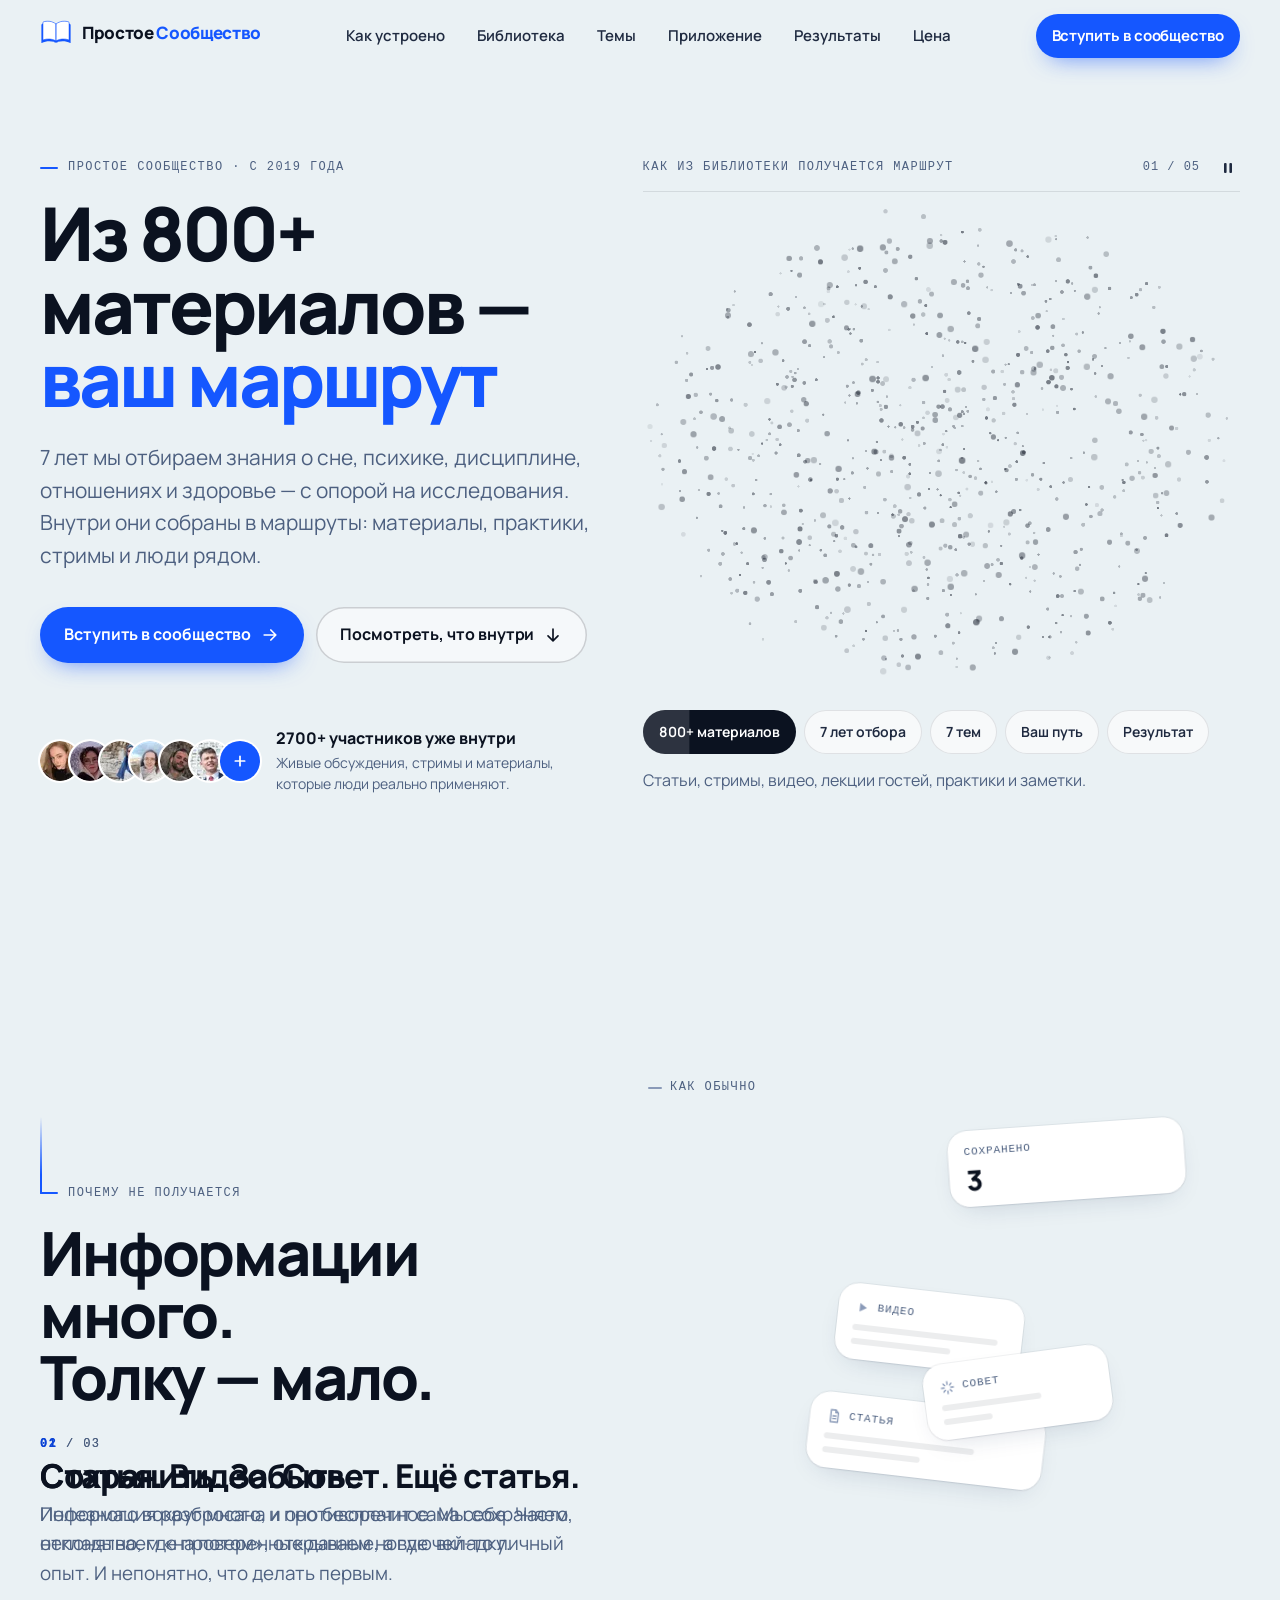
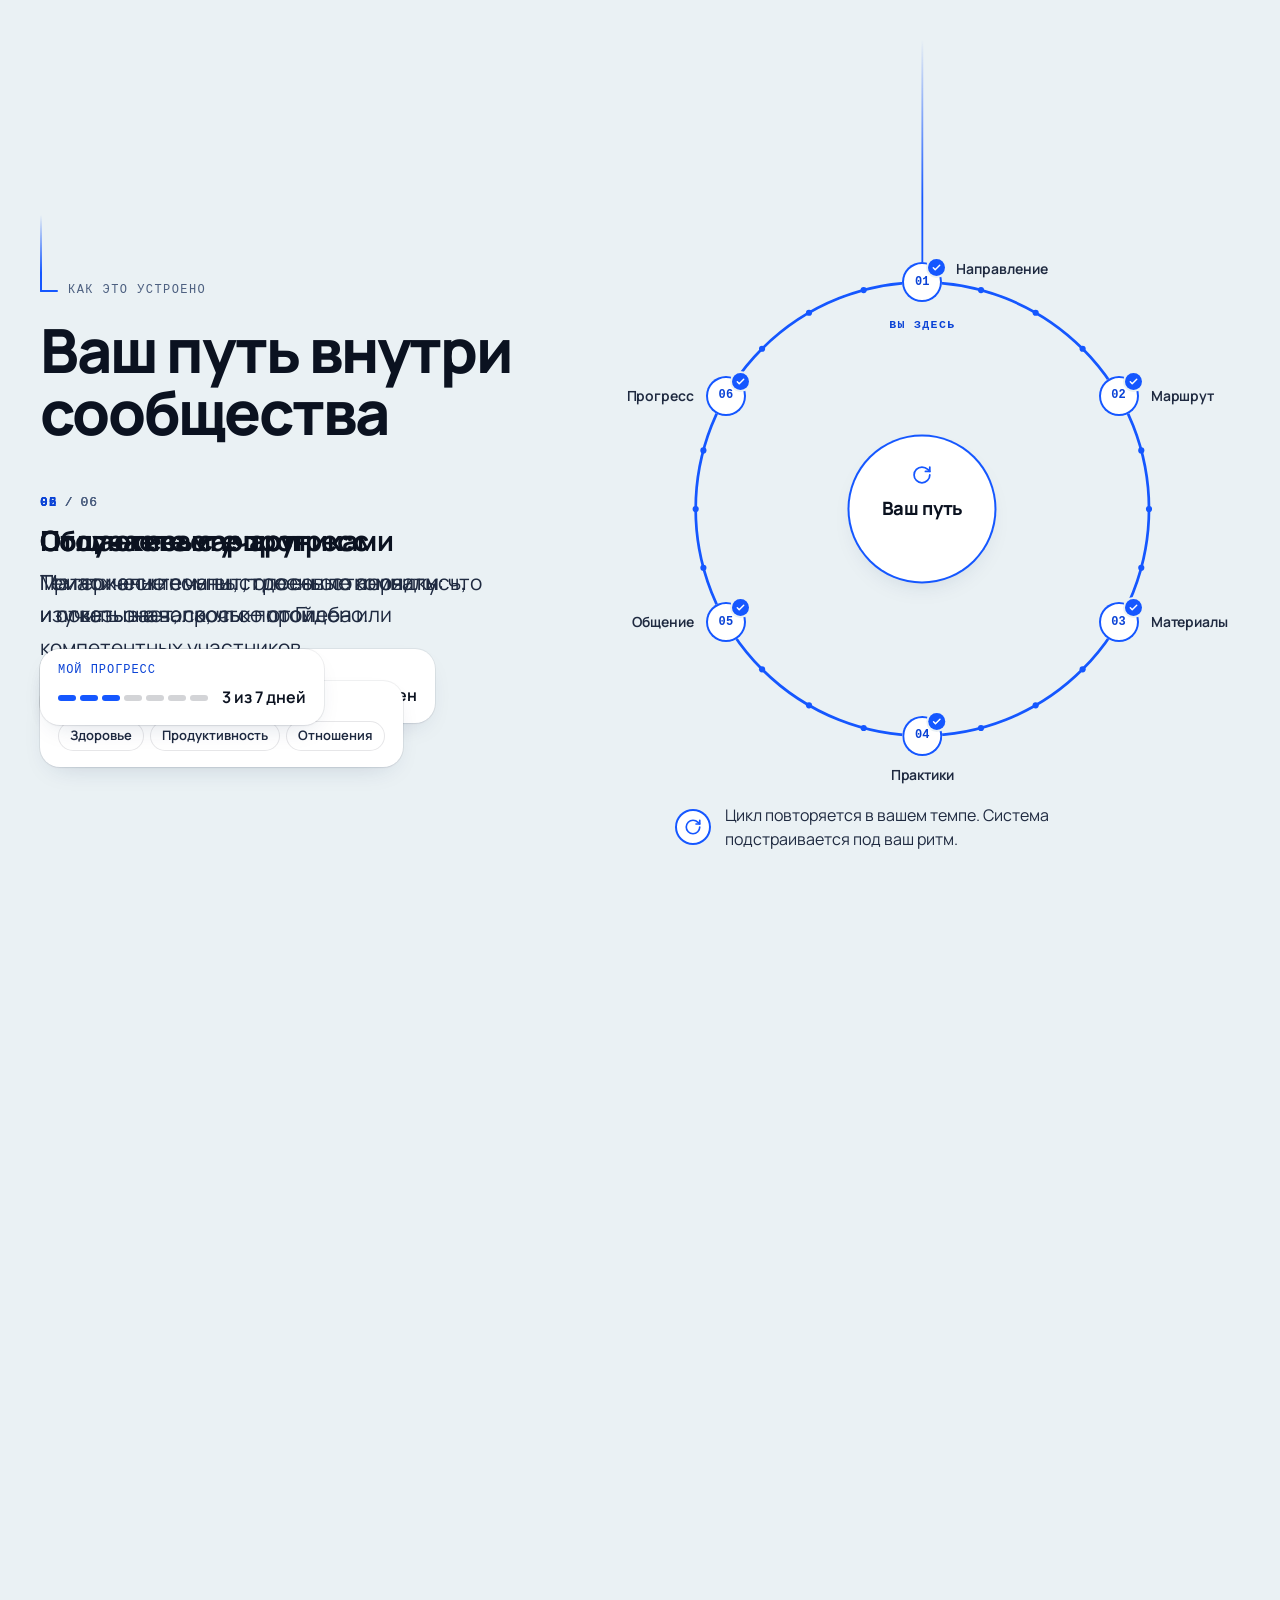
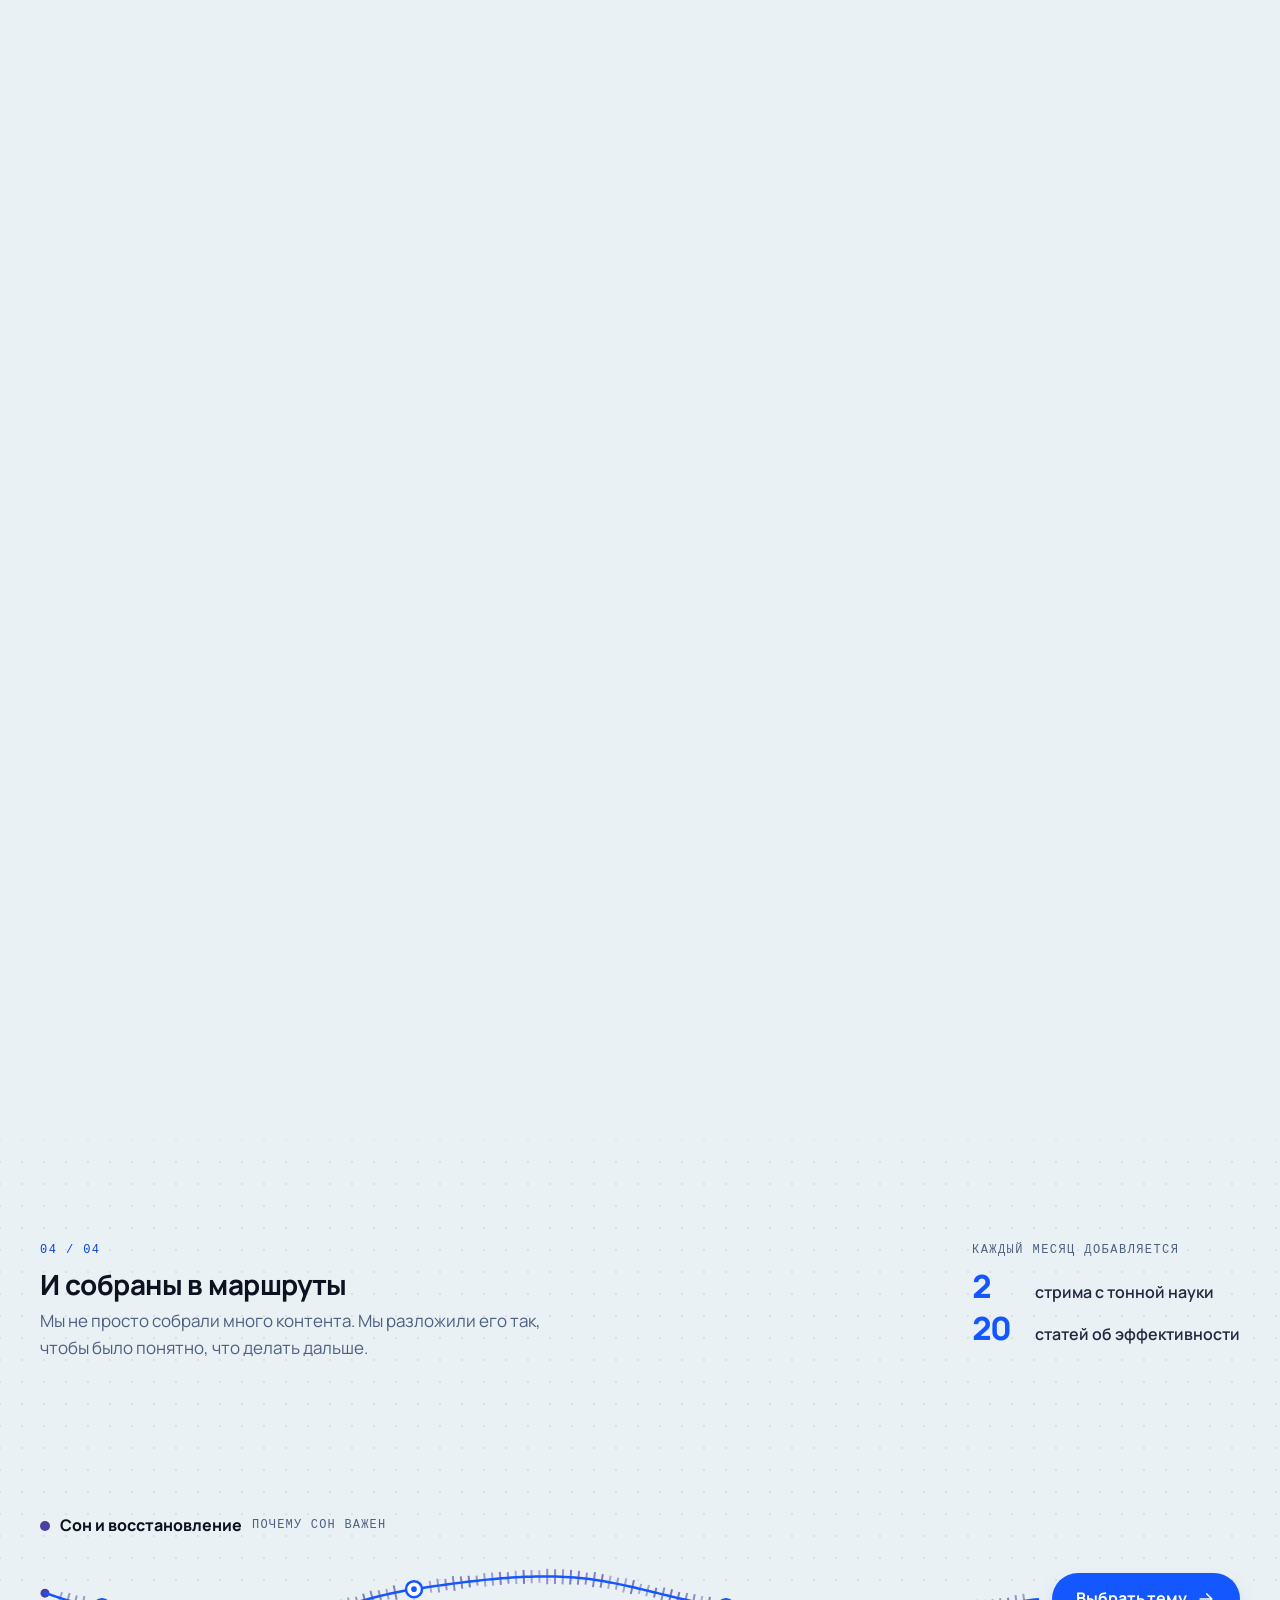
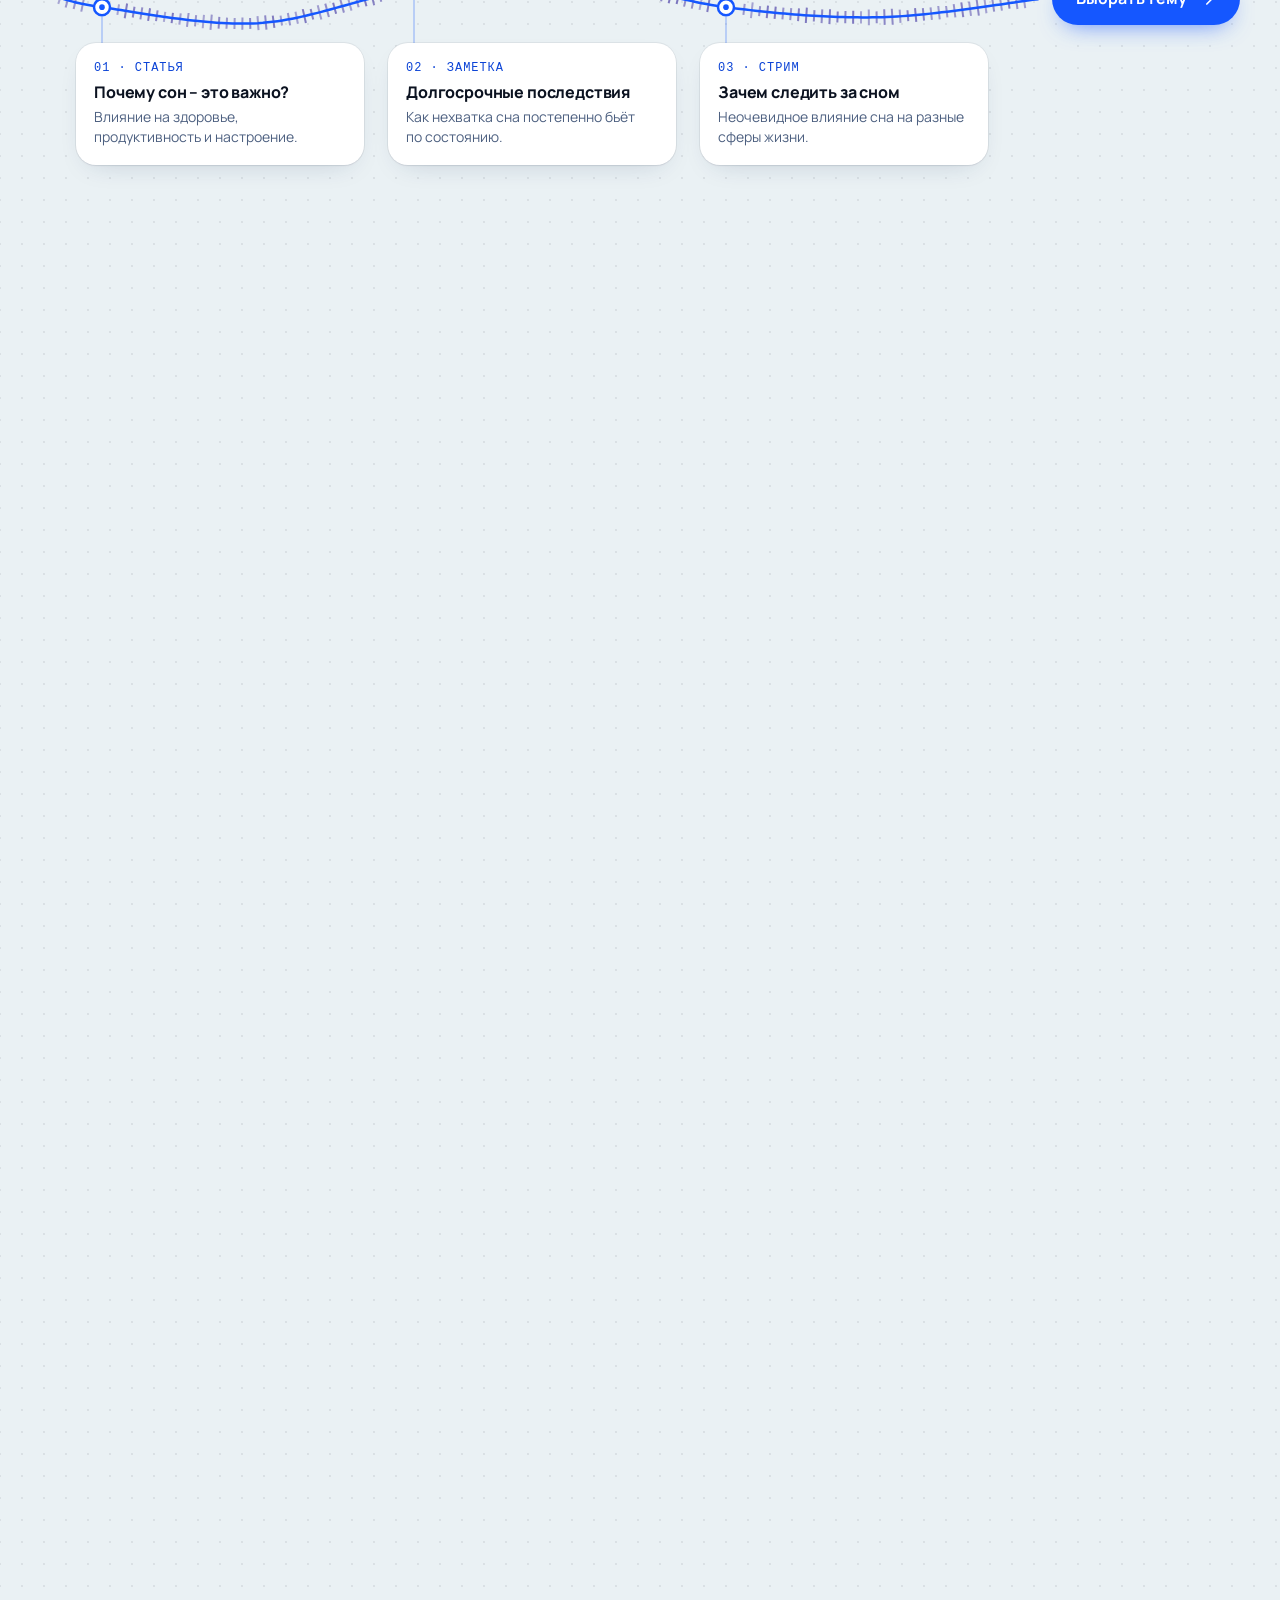
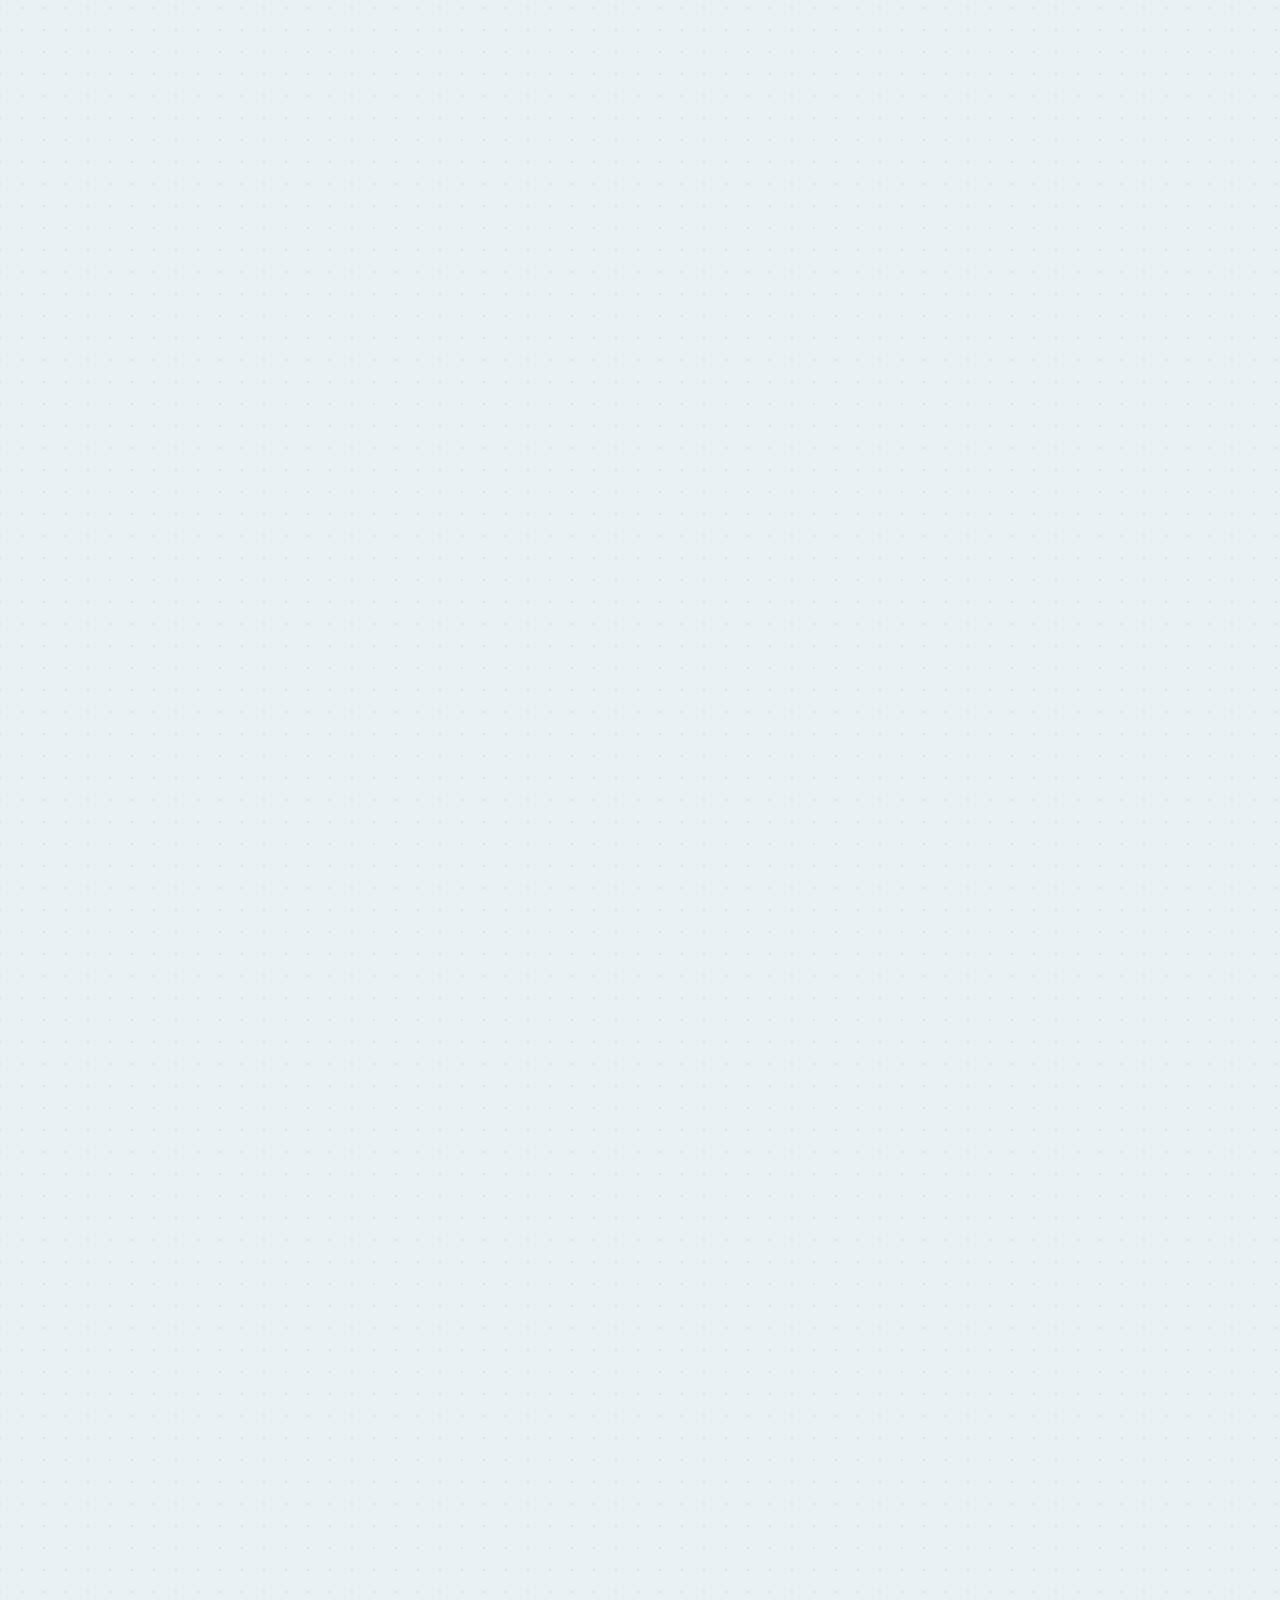
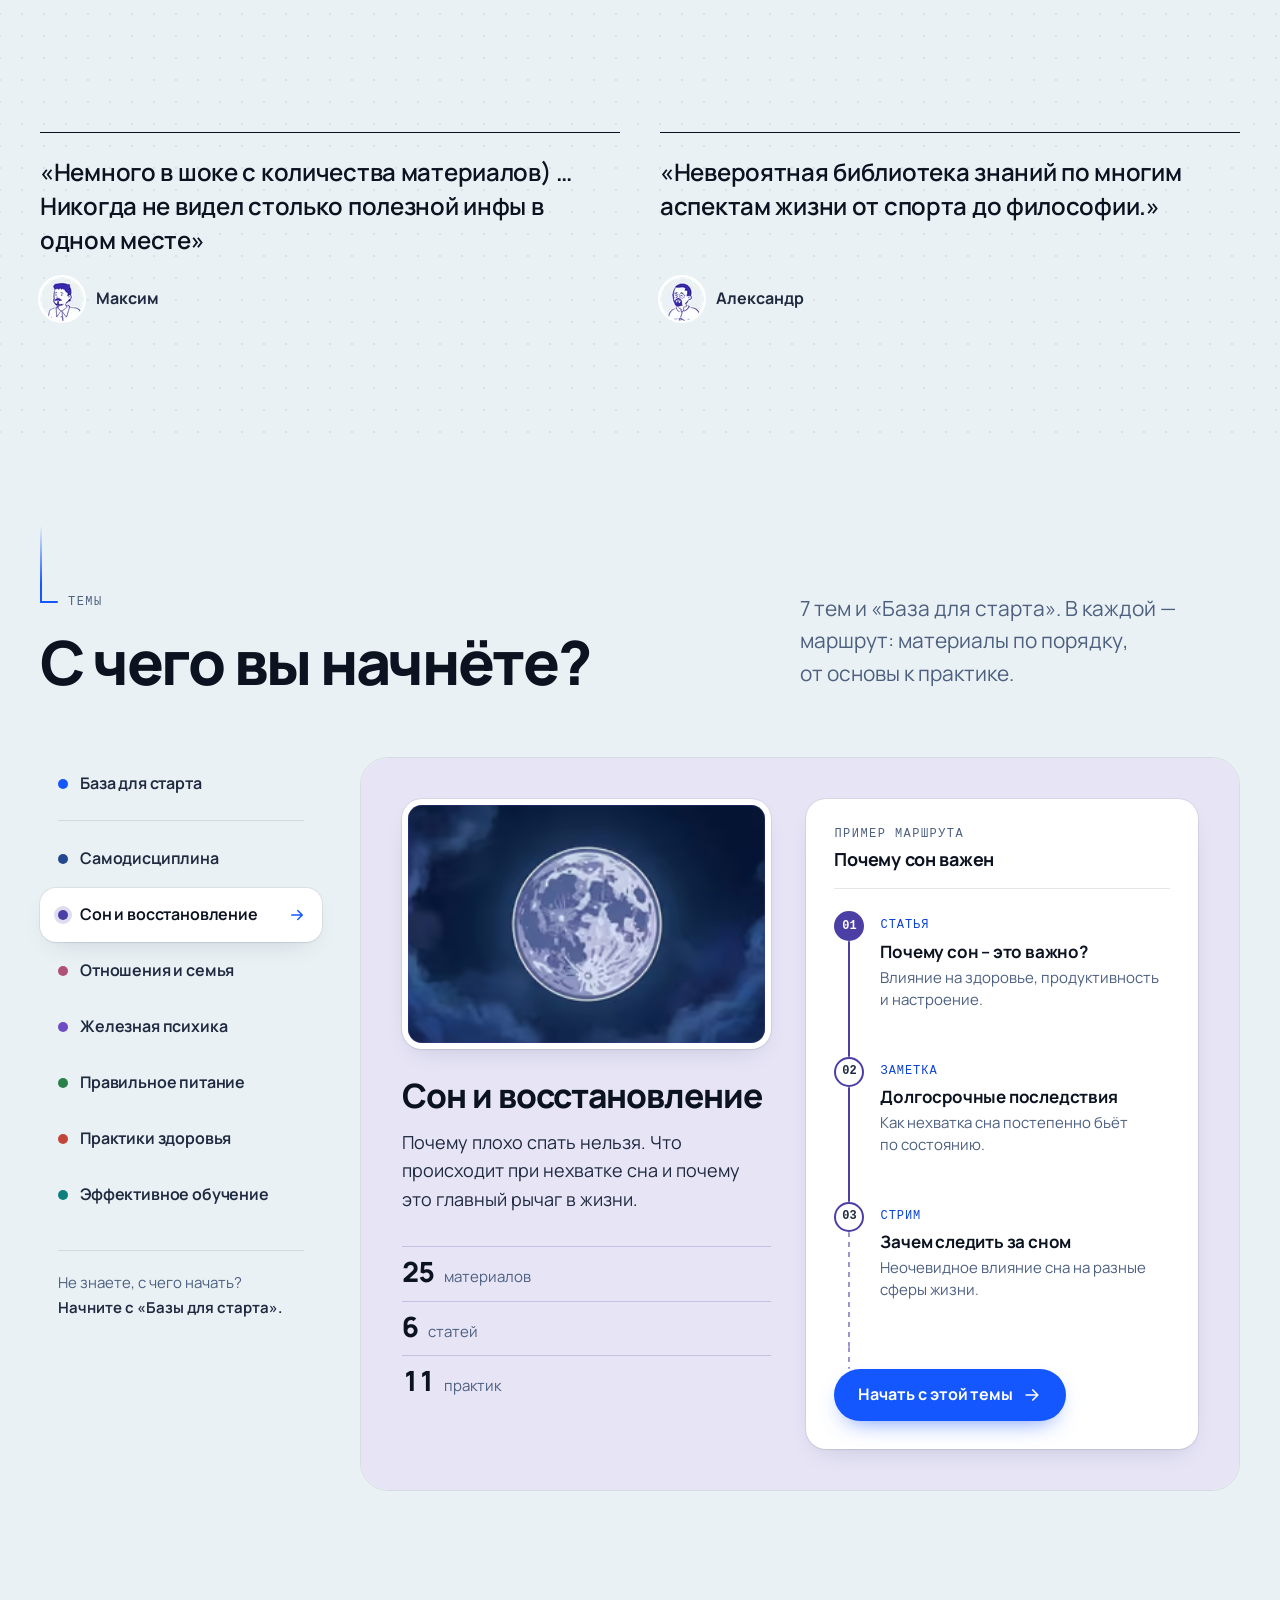
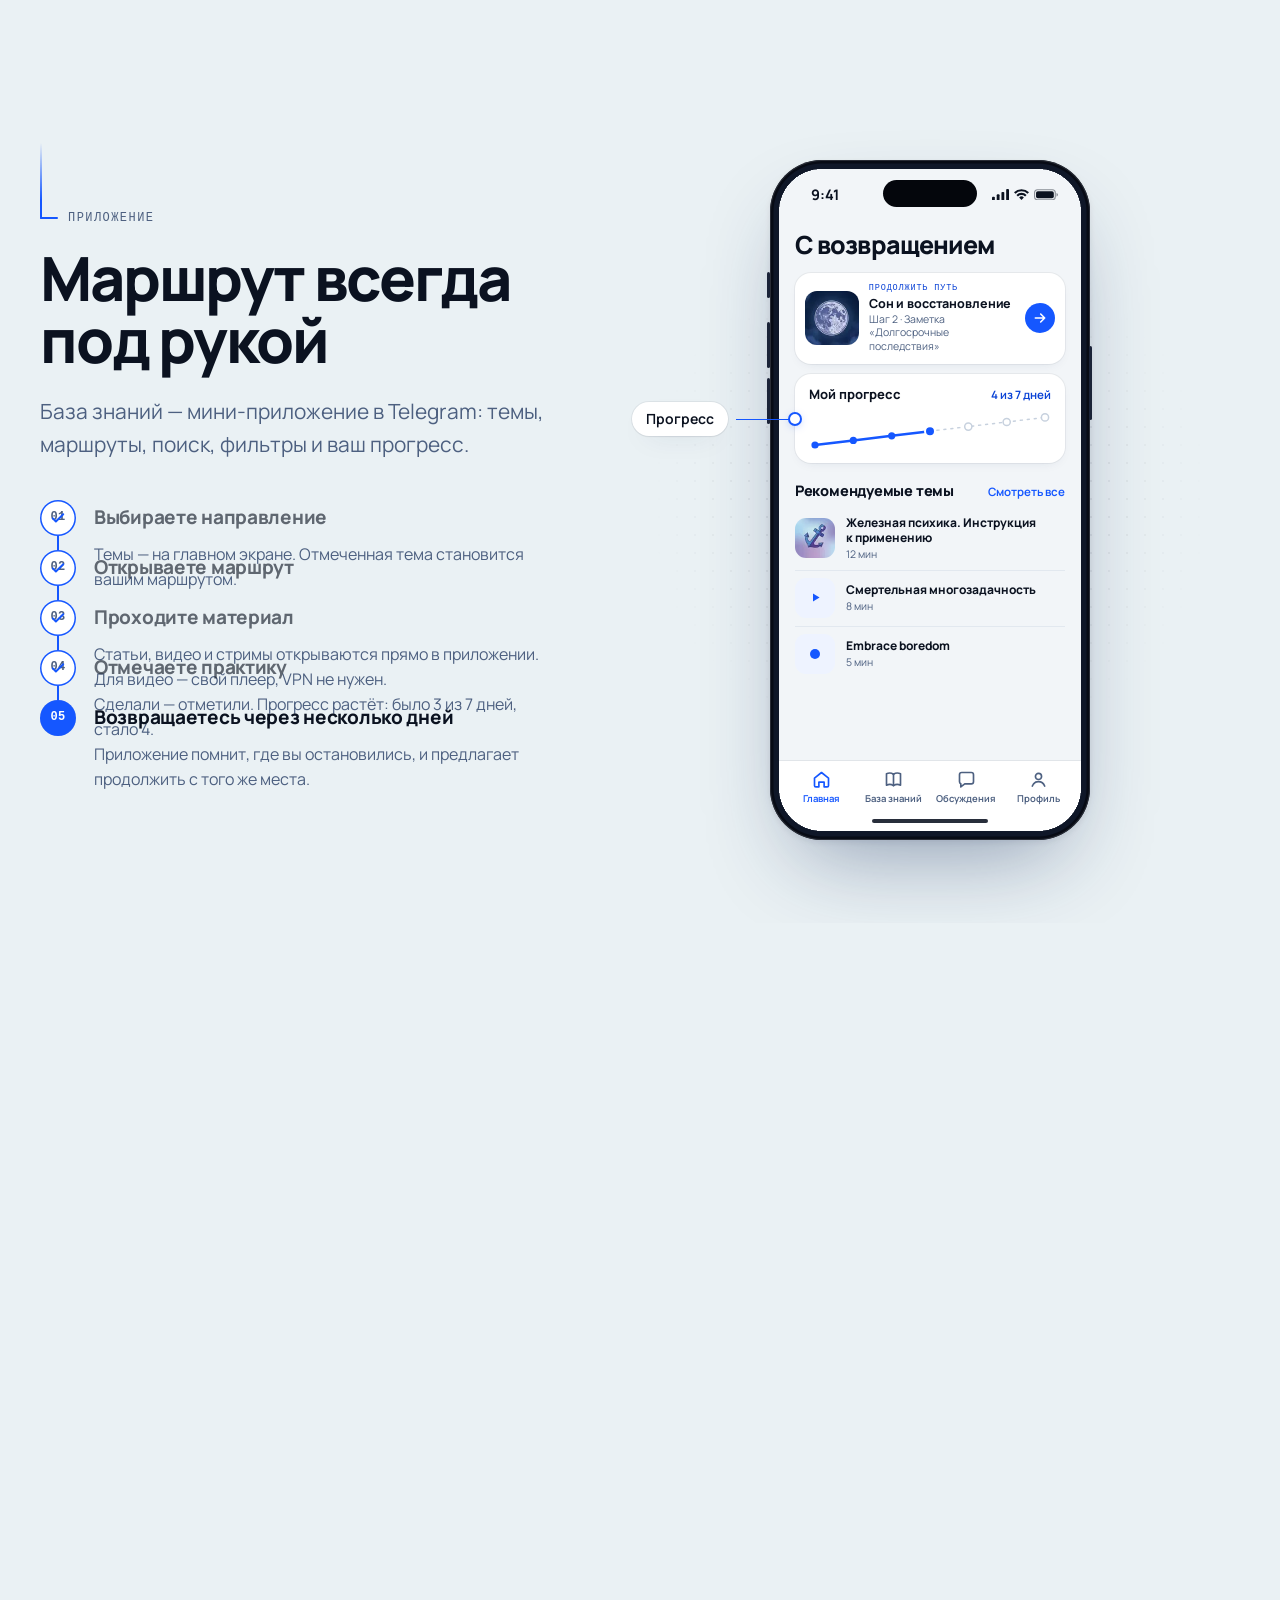
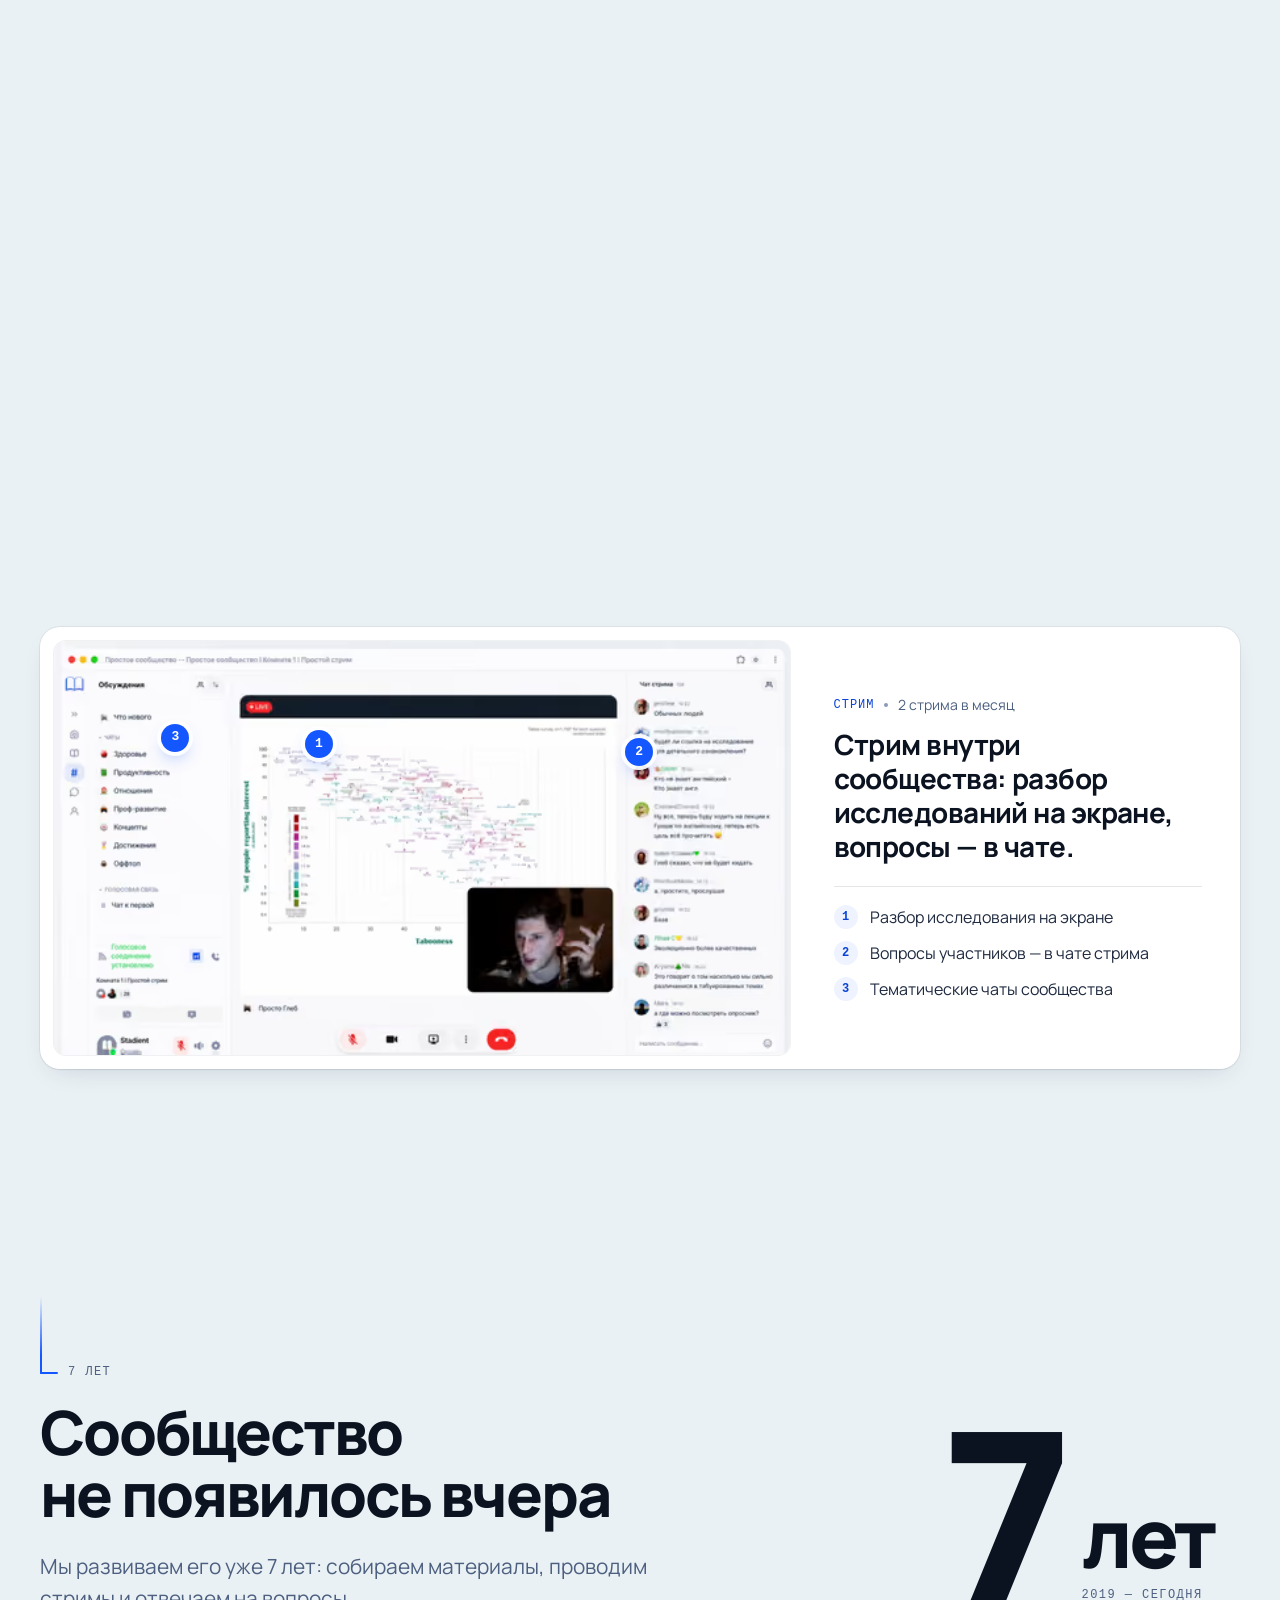
==== index.html @ 3069d6c1 "Темы: вместо списка — третья цифра «статей», карточка снова компактная Co-Authored-By: Claude Opus 5" ====
<!DOCTYPE html><html lang="ru"><head><meta charset="utf-8"><meta name="viewport" content="width=device-width, initial-scale=1, viewport-fit=cover"><title>Простое Сообщество — 800+ материалов о саморазвитии, собранных в маршруты · концепт</title><meta name="description" content="800+ материалов о сне, психике, самодисциплине, отношениях, питании и здоровье — отобраны за 7 лет и собраны в маршруты с практиками, стримами и сообществом из 2700+ участников."><link rel="canonical" href="https://go.prosto.social/"><meta name="robots" content="noindex, nofollow"><meta name="theme-color" content="#EAF1F4"><meta name="format-detection" content="telephone=no"><link rel="preload" href="/fonts/manrope-cyrillic-wght-normal.woff2" as="font" type="font/woff2" crossorigin><link rel="preload" href="/fonts/manrope-latin-wght-normal.woff2" as="font" type="font/woff2" crossorigin><link rel="icon" type="image/svg+xml" href="/favicon/favicon.svg"><link rel="icon" type="image/png" href="/favicon/favicon-96x96.png" sizes="96x96"><link rel="shortcut icon" href="/favicon/favicon.ico"><link rel="apple-touch-icon" sizes="180x180" href="/favicon/apple-touch-icon.png"><link rel="manifest" href="/site.webmanifest"><meta name="apple-mobile-web-app-title" content="Простое Сообщество"><meta name="application-name" content="Простое Сообщество"><meta property="og:type" content="website"><meta property="og:site_name" content="Простое Сообщество"><meta property="og:locale" content="ru_RU"><meta property="og:url" content="https://prosto-concept.github.io/"><meta property="og:title" content="Простое Сообщество — концепт нового сайта"><meta property="og:description" content="Интерактивная история о том, как устроено сообщество: 800+ материалов, маршруты, путь и результат."><meta property="og:image" content="https://prosto-concept.github.io/og.png"><meta property="og:image:width" content="1200"><meta property="og:image:height" content="630"><meta property="og:image:alt" content="Простое Сообщество: 800+ материалов, 7 лет, 2700+ участников"><meta name="twitter:card" content="summary_large_image"><meta name="twitter:title" content="Простое Сообщество — концепт нового сайта"><meta name="twitter:description" content="Интерактивная история о том, как устроено сообщество: 800+ материалов, маршруты, путь и результат."><meta name="twitter:image" content="https://prosto-concept.github.io/og.png"><script>
(function(d){var h=d.documentElement;h.classList.add('js');
try{if(!matchMedia('(prefers-reduced-motion: reduce)').matches)h.classList.add('motion')}catch(e){h.classList.add('motion')}})(document);

</script><script type="application/ld+json">{"@context":"https://schema.org","@graph":[{"@type":"Organization","@id":"https://go.prosto.social/#org","name":"Простое Сообщество","url":"https://go.prosto.social/","logo":"https://go.prosto.social/favicon/apple-touch-icon.png","email":"help@prosto.social","sameAs":["https://t.me/prostyemisli"]},{"@type":"WebSite","@id":"https://go.prosto.social/#website","url":"https://go.prosto.social/","name":"Простое Сообщество","inLanguage":"ru","publisher":{"@id":"https://go.prosto.social/#org"}},{"@type":"Product","@id":"https://go.prosto.social/#product","name":"Простое Сообщество — доступ к сообществу","description":"800+ материалов о сне, психике, самодисциплине, отношениях, питании и здоровье — отобраны за 7 лет и собраны в маршруты с практиками, стримами и сообществом из 2700+ участников.","image":"https://prosto-concept.github.io/og.png","brand":{"@id":"https://go.prosto.social/#org"},"offers":[{"@type":"Offer","name":"3 месяца","price":"2900","priceCurrency":"RUB","availability":"https://schema.org/InStock","url":"https://go.prosto.social/#pricing","seller":{"@id":"https://go.prosto.social/#org"}},{"@type":"Offer","name":"Навсегда","price":"24900","priceCurrency":"RUB","availability":"https://schema.org/InStock","url":"https://go.prosto.social/#pricing","seller":{"@id":"https://go.prosto.social/#org"}}]},{"@type":"FAQPage","@id":"https://go.prosto.social/#faq","mainEntity":[{"@type":"Question","name":"Что входит в подписку?","acceptedAnswer":{"@type":"Answer","text":"Вся база знаний (800+ материалов), маршруты по темам, лучшие практики, 2 стрима в месяц и их записи, тематические чаты и голосовые комнаты, приложение с вашим прогрессом. Тарифы отличаются только сроком доступа — внутри одно и то же."}},{"@type":"Question","name":"Как получить доступ?","acceptedAnswer":{"@type":"Answer","text":"После оплаты доступ открывается в течение 24 часов: ссылка придёт на почту, указанную при оформлении. Материалы находятся в базе знаний — мини-приложении в Telegram."}},{"@type":"Question","name":"На какой срок доступ?","acceptedAnswer":{"@type":"Answer","text":"На 3 месяца или навсегда — в зависимости от тарифа. Подписка на 3 месяца продлевается автоматически на тот же срок, «Навсегда» — разовый платёж без продлений."}},{"@type":"Question","name":"Что происходит после окончания подписки?","acceptedAnswer":{"@type":"Answer","text":"Если подписка не отключена, она продлится ещё на 3 месяца — о списании напомним за 3 дня и за 1 день. Если вы отключили подписку, доступ закроется в последний день оплаченного периода."}},{"@type":"Question","name":"Можно ли оплатить из другой страны?","acceptedAnswer":{"@type":"Answer","text":"Да. Принимаем иностранные карты Visa, Mastercard и другие: 40 $ за 3 месяца или 340 $ навсегда. Для карт Казахстана и Беларуси есть дополнительный способ оплаты. Криптовалютой — напишите нам в Telegram или на help@prosto.social."}},{"@type":"Question","name":"Есть ли возврат?","acceptedAnswer":{"@type":"Answer","text":"По условиям оферты оплаченный период не возвращается. Но подписку можно отключить в любой момент: доступ сохранится до конца оплаченного срока, а следующего списания не будет."}},{"@type":"Question","name":"Где находятся материалы?","acceptedAnswer":{"@type":"Answer","text":"В базе знаний — мини-приложении в Telegram. Материалы размечены по виду (курс, стрим, видео, гость, статья, лучшая практика, заметка) и теме, есть поиск и фильтры. Для видео используется свой плеер — VPN не нужен. При желании видео можно смотреть на YouTube."}},{"@type":"Question","name":"Нужны ли специальные знания?","acceptedAnswer":{"@type":"Answer","text":"Нет. Формальных требований нет — сообщество открыто для всех, кто стремится к развитию. Начать можно с «Базы для старта». По времени — как удобно: можно читать по одной статье в день, это 15 минут, а можно погрузиться глубже."}},{"@type":"Question","name":"Чем это отличается от бесплатных источников?","acceptedAnswer":{"@type":"Answer","text":"Бесплатной информации полно, но она разбросана, противоречит сама себе, и часто непонятно — это проверенные данные или просто чей-то личный опыт. Здесь мы отобрали материалы с опорой на исследования, убрали воду и собрали всё в понятную программу."}}]}]}</script><style>/*! tailwindcss v4.3.3 | MIT License | https://tailwindcss.com */
@layer properties{@supports (((-webkit-hyphens:none)) and (not (margin-trim:inline))) or ((-moz-orient:inline) and (not (color:rgb(from red r g b)))){*,:before,:after,::backdrop{--tw-rotate-x:initial;--tw-rotate-y:initial;--tw-rotate-z:initial;--tw-skew-x:initial;--tw-skew-y:initial;--tw-border-style:solid;--tw-leading:initial;--tw-font-weight:initial;--tw-tracking:initial;--tw-shadow:0 0 #0000;--tw-shadow-color:initial;--tw-shadow-alpha:100%;--tw-inset-shadow:0 0 #0000;--tw-inset-shadow-color:initial;--tw-inset-shadow-alpha:100%;--tw-ring-color:initial;--tw-ring-shadow:0 0 #0000;--tw-inset-ring-color:initial;--tw-inset-ring-shadow:0 0 #0000;--tw-ring-inset:initial;--tw-ring-offset-width:0px;--tw-ring-offset-color:#fff;--tw-ring-offset-shadow:0 0 #0000;--tw-outline-style:solid;--tw-blur:initial;--tw-brightness:initial;--tw-contrast:initial;--tw-grayscale:initial;--tw-hue-rotate:initial;--tw-invert:initial;--tw-opacity:initial;--tw-saturate:initial;--tw-sepia:initial;--tw-drop-shadow:initial;--tw-drop-shadow-color:initial;--tw-drop-shadow-alpha:100%;--tw-drop-shadow-size:initial;--tw-backdrop-blur:initial;--tw-backdrop-brightness:initial;--tw-backdrop-contrast:initial;--tw-backdrop-grayscale:initial;--tw-backdrop-hue-rotate:initial;--tw-backdrop-invert:initial;--tw-backdrop-opacity:initial;--tw-backdrop-saturate:initial;--tw-backdrop-sepia:initial;--tw-ease:initial}}}@layer theme{:root,:host{--font-sans:"Manrope", "Manrope Fallback", ui-sans-serif, system-ui, -apple-system, "Segoe UI", sans-serif;--font-mono:ui-monospace, "SF Mono", "JetBrains Mono", Menlo, Consolas, "Liberation Mono", monospace;--spacing:.25rem;--font-weight-semibold:600;--font-weight-bold:700;--font-weight-extrabold:800;--radius-lg:.5rem;--ease-in:cubic-bezier(.4, 0, 1, 1);--ease-out:cubic-bezier(0, 0, .2, 1);--ease-in-out:cubic-bezier(.4, 0, .2, 1);--default-transition-duration:.15s;--default-transition-timing-function:cubic-bezier(.4, 0, .2, 1);--default-font-family:var(--font-sans);--default-mono-font-family:var(--font-mono);--color-bg:#eaf1f4;--color-bg-deep:#dde7ed;--color-surface:#f5f8fa;--color-paper:#fff;--color-ink:#0b1220;--color-ink-2:#1f2a40;--color-muted:#4d6080;--color-faint:#8a9ab8;--color-line:#0b12201a;--color-line-strong:#0b12202e;--color-accent:#1557ff;--color-accent-ink:#0b43d6;--color-accent-soft:#dce6ff;--color-accent-wash:#eef3ff;--color-night:#0a1433;--color-night-2:#121e45;--color-on-night:#e8eeff;--color-on-night-muted:#a9b6d9;--color-accent-bright:#7f9dff;--color-positive:#1d7f55;--text-mega:clamp(5.5rem, 1.6rem + 17vw, 17rem);--text-mega--line-height:.82;--text-mega--letter-spacing:-.055em;--text-mega--font-weight:800;--text-display:clamp(2.6rem, 1.2rem + 5.6vw, 6.4rem);--text-display--line-height:.98;--text-display--letter-spacing:-.04em;--text-display--font-weight:800;--text-h2:clamp(2.05rem, 1.25rem + 3.2vw, 4.1rem);--text-h2--line-height:1.02;--text-h2--letter-spacing:-.035em;--text-h2--font-weight:780;--text-h3:clamp(1.25rem, 1.02rem + .9vw, 1.75rem);--text-h3--line-height:1.16;--text-h3--letter-spacing:-.02em;--text-h3--font-weight:720;--text-lead:clamp(1.0625rem, .97rem + .42vw, 1.3125rem);--text-lead--line-height:1.55;--text-body:1rem;--text-body--line-height:1.6;--text-small:.875rem;--text-small--line-height:1.5;--text-label:.75rem;--text-label--line-height:1.25;--text-label--letter-spacing:.08em;--radius-card:20px;--radius-panel:28px;--radius-chip:999px;--shadow-hair:0 0 0 1px #0b12200f;--shadow-soft:0 1px 2px #0b12200d, 0 10px 28px -14px #142d5b38;--shadow-lift:0 2px 6px #0b12200d, 0 28px 56px -24px #142d5b57;--shadow-phone:0 2px 6px #0b122014, 0 40px 90px -30px #142d5b73;--ease-out-soft:cubic-bezier(.22, .7, .18, 1);--ease-in-out-soft:cubic-bezier(.65, 0, .35, 1);--ease-spring-soft:cubic-bezier(.34, 1.26, .64, 1);--breakpoint-xs:23.4375rem}}@layer base{*,:after,:before,::backdrop{box-sizing:border-box;border:0 solid;margin:0;padding:0}::file-selector-button{box-sizing:border-box;border:0 solid;margin:0;padding:0}html,:host{-webkit-text-size-adjust:100%;tab-size:4;line-height:1.5;font-family:var(--default-font-family,-apple-system, BlinkMacSystemFont, "Segoe UI", Roboto, "Helvetica Neue", "Noto Sans", Arial, sans-serif, "Apple Color Emoji", "Segoe UI Emoji", "Segoe UI Symbol", "Noto Color Emoji");font-feature-settings:var(--default-font-feature-settings,normal);font-variation-settings:var(--default-font-variation-settings,normal);-webkit-tap-highlight-color:transparent}hr{height:0;color:inherit;border-top-width:1px}abbr:where([title]){text-decoration:underline dotted}h1,h2,h3,h4,h5,h6{font-size:inherit;font-weight:inherit}a{color:inherit;-webkit-text-decoration:inherit;-webkit-text-decoration:inherit;-webkit-text-decoration:inherit;text-decoration:inherit}b,strong{font-weight:bolder}code,kbd,samp,pre{font-family:var(--default-mono-font-family,ui-monospace, SFMono-Regular, Menlo, Monaco, Consolas, "Liberation Mono", "Courier New", monospace);font-feature-settings:var(--default-mono-font-feature-settings,normal);font-variation-settings:var(--default-mono-font-variation-settings,normal);font-size:1em}small{font-size:80%}sub,sup{vertical-align:baseline;font-size:75%;line-height:0;position:relative}sub{bottom:-.25em}sup{top:-.5em}table{text-indent:0;border-color:inherit;border-collapse:collapse}:-moz-focusring:where(:not(iframe)){outline:auto}progress{vertical-align:baseline}summary{display:list-item}ol,ul,menu{list-style:none}img,svg,video,canvas,audio,iframe,embed,object{vertical-align:middle;display:block}img,video{max-width:100%;height:auto}button,input,select,optgroup,textarea{font:inherit;font-feature-settings:inherit;font-variation-settings:inherit;letter-spacing:inherit;color:inherit;opacity:1;background-color:#0000;border-radius:0}::file-selector-button{font:inherit;font-feature-settings:inherit;font-variation-settings:inherit;letter-spacing:inherit;color:inherit;opacity:1;background-color:#0000;border-radius:0}:where(select:is([multiple],[size])) optgroup{font-weight:bolder}:where(select:is([multiple],[size])) optgroup option{padding-inline-start:20px}::file-selector-button{margin-inline-end:4px}::placeholder{opacity:1}@supports (not ((-webkit-appearance:-apple-pay-button))) or (contain-intrinsic-size:1px){::placeholder{color:currentColor}@supports (color:color-mix(in lab, red, red)){::placeholder{color:color-mix(in oklab, currentcolor 50%, transparent)}}}textarea{resize:vertical}::-webkit-search-decoration{-webkit-appearance:none}::-webkit-date-and-time-value{min-height:1lh;text-align:inherit}::-webkit-datetime-edit{display:inline-flex}::-webkit-datetime-edit-fields-wrapper{padding:0}::-webkit-datetime-edit{padding-block:0}::-webkit-datetime-edit-year-field{padding-block:0}::-webkit-datetime-edit-month-field{padding-block:0}::-webkit-datetime-edit-day-field{padding-block:0}::-webkit-datetime-edit-hour-field{padding-block:0}::-webkit-datetime-edit-minute-field{padding-block:0}::-webkit-datetime-edit-second-field{padding-block:0}::-webkit-datetime-edit-millisecond-field{padding-block:0}::-webkit-datetime-edit-meridiem-field{padding-block:0}::-webkit-calendar-picker-indicator{line-height:1}:-moz-ui-invalid{box-shadow:none}button,input:where([type=button],[type=reset],[type=submit]){appearance:button}::file-selector-button{appearance:button}::-webkit-inner-spin-button{height:auto}::-webkit-outer-spin-button{height:auto}[hidden]:where(:not([hidden=until-found])){display:none!important}html{background:var(--color-bg);color:var(--color-ink);font-family:var(--font-sans);-webkit-font-smoothing:antialiased;-moz-osx-font-smoothing:grayscale;text-rendering:optimizelegibility;scroll-padding-top:calc(var(--header-h) + 12px);-webkit-text-size-adjust:100%}body{min-height:100vh;font-size:var(--text-body);line-height:var(--text-body--line-height);font-feature-settings:"ss01" off;overflow-x:clip}::selection{background:var(--color-accent);color:#fff}:focus-visible{outline:2.5px solid var(--color-accent);outline-offset:3px;border-radius:6px}.on-night :focus-visible{outline-color:var(--color-accent-bright)}h1,h2,h3,h4{text-wrap:balance}p{text-wrap:pretty}img,svg,canvas{display:block}button{cursor:pointer}[hidden]{display:none!important}}@layer components{.container-x{width:100%;max-width:1320px;padding-inline:var(--gutter);margin-inline:auto}.section-pad{padding-block:clamp(88px,12vh + 24px,168px)}.eyebrow{font-family:var(--font-mono);font-size:var(--text-label);line-height:var(--text-label--line-height);letter-spacing:.12em;text-transform:uppercase;color:var(--color-muted);align-items:center;gap:10px;display:inline-flex}.eyebrow:before{content:"";background:var(--color-accent);border-radius:2px;width:18px;height:2px}.on-night .eyebrow{color:var(--color-on-night-muted)}.on-night .eyebrow:before{background:var(--color-accent-bright)}.eyebrow-thread{position:relative}.eyebrow-thread:after{content:"";background:linear-gradient(to bottom, #1557ff00, var(--color-accent) 75%);transform-origin:50% 0;width:2px;height:clamp(44px,6vw,88px);transition:transform 1.1s var(--ease-out-soft);border-radius:2px;position:absolute;bottom:calc(50% - 1px);left:0}.justify-center.eyebrow-thread:after{bottom:100%;left:calc(50% - 1px)}.on-night .eyebrow-thread:after{background:linear-gradient(to bottom, #7f9dff00, var(--color-accent-bright) 75%)}html.motion .eyebrow-thread:not(.is-in):after{transform:scaleY(0)}.mono{font-family:var(--font-mono);font-feature-settings:"tnum" 1}.tnum{font-variant-numeric:tabular-nums}.btn{border-radius:var(--radius-chip);letter-spacing:-.005em;white-space:nowrap;min-height:52px;transition:transform var(--dur-micro) var(--ease-out-soft), background-color var(--dur-micro) ease, color var(--dur-micro) ease, box-shadow var(--dur-micro) ease, border-color var(--dur-micro) ease;-webkit-tap-highlight-color:transparent;justify-content:center;align-items:center;gap:.55em;padding:0 24px;font-size:1rem;font-weight:700;line-height:1.1;text-decoration:none;display:inline-flex;position:relative}.btn:active{transform:scale(.98)}.btn-primary{background:var(--color-accent);color:#fff;box-shadow:0 10px 24px -12px #1557ffbf}@media (hover:hover){.btn-primary:hover{background:var(--color-accent-ink);transform:translateY(-1px);box-shadow:0 14px 28px -12px #1557ffcc}}.btn-primary:focus-visible{background:var(--color-accent-ink);transform:translateY(-1px);box-shadow:0 14px 28px -12px #1557ffcc}.btn-secondary{color:var(--color-ink);box-shadow:inset 0 0 0 1.5px var(--color-line-strong);background:#ffffff8c}@media (hover:hover){.btn-secondary:hover{background:#fff;box-shadow:inset 0 0 0 1.5px #0b122052}}.btn-secondary:focus-visible{background:#fff;box-shadow:inset 0 0 0 1.5px #0b122052}.on-night .btn-secondary{color:var(--color-on-night);background:0 0;box-shadow:inset 0 0 0 1.5px #e8eeff47}.btn-lg{min-height:60px;padding:0 30px;font-size:1.0625rem}.btn-sm{min-height:44px;padding:0 16px;font-size:.9375rem}.btn .btn-arrow{transition:transform var(--dur-micro) var(--ease-out-soft)}.btn:hover .btn-arrow{transform:translate(3px)}.link{color:var(--color-accent-ink);text-underline-offset:3px;transition:text-decoration-color var(--dur-micro) ease;text-decoration:underline 1px #0b43d659}.link:hover{text-decoration-color:currentColor}.card{background:var(--color-paper);border-radius:var(--radius-card);box-shadow:var(--shadow-hair), var(--shadow-soft)}.chip{border-radius:var(--radius-chip);height:30px;box-shadow:inset 0 0 0 1px var(--color-line);color:var(--color-ink-2);white-space:nowrap;background:#ffffffb3;align-items:center;gap:6px;padding:0 12px;font-size:.8125rem;font-weight:650;display:inline-flex}.type-tag{font-family:var(--font-mono);letter-spacing:.08em;text-transform:uppercase;color:var(--color-accent-ink);font-size:.75rem}.ph{max-width:100%;color:var(--color-ink-2);font-family:var(--font-mono);letter-spacing:.02em;text-transform:uppercase;white-space:normal;background:#ffffff8c;border:1.5px dashed #0b122047;border-radius:8px;align-items:center;gap:6px;padding:4px 10px;font-size:.75rem;line-height:1.35;display:inline-flex}.on-night .ph{color:var(--color-on-night-muted);background:#e8eeff0f;border-color:#e8eeff59}.ph-block{text-align:center;border-radius:inherit;justify-content:center;align-items:center;width:100%;height:100%;min-height:120px;display:flex}.dot-grid{background-image:radial-gradient(#0b122013 1px,#0000 1.3px);background-position:-11px -11px;background-size:22px 22px}.on-night .dot-grid,.dot-grid-night{background-image:radial-gradient(#e8eeff14 1px,#0000 1.3px);background-size:22px 22px}.visually-hidden{clip:rect(0 0 0 0);white-space:nowrap;border:0;width:1px;height:1px;margin:-1px;padding:0;overflow:hidden;position:absolute!important}}@layer utilities{.\@container{container-type:inline-size}.visible{visibility:visible}.absolute{position:absolute}.fixed{position:fixed}.relative{position:relative}.sticky{position:sticky}.container{width:100%}@media (width>=23.4375rem){.container{max-width:23.4375rem}}@media (width>=40rem){.container{max-width:40rem}}@media (width>=48rem){.container{max-width:48rem}}@media (width>=64rem){.container{max-width:64rem}}@media (width>=80rem){.container{max-width:80rem}}@media (width>=96rem){.container{max-width:96rem}}.mx-auto{margin-inline:auto}.mt-2{margin-top:calc(var(--spacing) * 2)}.mt-3{margin-top:calc(var(--spacing) * 3)}.mt-4{margin-top:calc(var(--spacing) * 4)}.mt-5{margin-top:calc(var(--spacing) * 5)}.mt-6{margin-top:calc(var(--spacing) * 6)}.mt-7{margin-top:calc(var(--spacing) * 7)}.mt-8{margin-top:calc(var(--spacing) * 8)}.-ml-2\.5{margin-left:calc(var(--spacing) * -2.5)}.\!grid{display:grid!important}.block{display:block}.flex{display:flex}.grid{display:grid}.hidden{display:none}.inline{display:inline}.inline-flex{display:inline-flex}.table{display:table}.h-\[var\(--header-h\)\]{height:var(--header-h)}.w-full{width:100%}.max-w-\[40rem\]{max-width:40rem}.max-w-\[56rem\]{max-width:56rem}.max-w-\[760px\]{max-width:760px}.min-w-0{min-width:0}.flex-shrink{flex-shrink:1}.shrink-0{flex-shrink:0}.flex-grow{flex-grow:1}.transform{transform:var(--tw-rotate-x,) var(--tw-rotate-y,) var(--tw-rotate-z,) var(--tw-skew-x,) var(--tw-skew-y,)}.resize{resize:both}.flex-wrap{flex-wrap:wrap}.content-start{align-content:flex-start}.items-baseline{align-items:baseline}.items-center{align-items:center}.items-start{align-items:flex-start}.justify-between{justify-content:space-between}.justify-center{justify-content:center}.gap-1{gap:var(--spacing)}.gap-2{gap:calc(var(--spacing) * 2)}.gap-2\.5{gap:calc(var(--spacing) * 2.5)}.gap-3{gap:calc(var(--spacing) * 3)}.gap-4{gap:calc(var(--spacing) * 4)}.gap-6{gap:calc(var(--spacing) * 6)}.gap-8{gap:calc(var(--spacing) * 8)}.gap-10{gap:calc(var(--spacing) * 10)}.gap-x-2{column-gap:calc(var(--spacing) * 2)}.gap-y-1{row-gap:var(--spacing)}.overflow-visible{overflow:visible}.rounded-card{border-radius:var(--radius-card)}.rounded-full{border-radius:2147483647px}.rounded-lg{border-radius:var(--radius-lg)}.rounded-panel{border-radius:var(--radius-panel)}.border{border-style:var(--tw-border-style);border-width:1px}.border-t{border-top-style:var(--tw-border-style);border-top-width:1px}.border-b{border-bottom-style:var(--tw-border-style);border-bottom-width:1px}.border-line{border-color:var(--color-line)}.bg-accent{background-color:var(--color-accent)}.bg-bg{background-color:var(--color-bg)}.bg-bg-deep{background-color:var(--color-bg-deep)}.bg-paper{background-color:var(--color-paper)}.bg-surface{background-color:var(--color-surface)}.object-cover{object-fit:cover}.py-12{padding-block:calc(var(--spacing) * 12)}.py-14{padding-block:calc(var(--spacing) * 14)}.text-center{text-align:center}.text-left{text-align:left}.text-display{font-size:var(--text-display);line-height:var(--tw-leading,var(--text-display--line-height));letter-spacing:var(--tw-tracking,var(--text-display--letter-spacing));font-weight:var(--tw-font-weight,var(--text-display--font-weight))}.text-h2{font-size:var(--text-h2);line-height:var(--tw-leading,var(--text-h2--line-height));letter-spacing:var(--tw-tracking,var(--text-h2--letter-spacing));font-weight:var(--tw-font-weight,var(--text-h2--font-weight))}.text-h3{font-size:var(--text-h3);line-height:var(--tw-leading,var(--text-h3--line-height));letter-spacing:var(--tw-tracking,var(--text-h3--letter-spacing));font-weight:var(--tw-font-weight,var(--text-h3--font-weight))}.text-mega{font-size:var(--text-mega);line-height:var(--tw-leading,var(--text-mega--line-height));letter-spacing:var(--tw-tracking,var(--text-mega--letter-spacing));font-weight:var(--tw-font-weight,var(--text-mega--font-weight))}.text-label{font-size:var(--text-label);line-height:var(--tw-leading,var(--text-label--line-height));letter-spacing:var(--tw-tracking,var(--text-label--letter-spacing))}.text-body{font-size:var(--text-body);line-height:var(--tw-leading,var(--text-body--line-height))}.text-lead{font-size:var(--text-lead);line-height:var(--tw-leading,var(--text-lead--line-height))}.text-small{font-size:var(--text-small);line-height:var(--tw-leading,var(--text-small--line-height))}.text-\[1\.5rem\]{font-size:1.5rem}.text-\[1\.375rem\]{font-size:1.375rem}.text-\[1\.0625rem\]{font-size:1.0625rem}.leading-none{--tw-leading:1;line-height:1}.font-bold{--tw-font-weight:var(--font-weight-bold);font-weight:var(--font-weight-bold)}.font-extrabold{--tw-font-weight:var(--font-weight-extrabold);font-weight:var(--font-weight-extrabold)}.font-semibold{--tw-font-weight:var(--font-weight-semibold);font-weight:var(--font-weight-semibold)}.tracking-\[-0\.02em\]{--tw-tracking:-.02em;letter-spacing:-.02em}.text-wrap{text-wrap:wrap}.text-accent{color:var(--color-accent)}.text-accent-bright{color:var(--color-accent-bright)}.text-accent-ink{color:var(--color-accent-ink)}.text-ink{color:var(--color-ink)}.text-ink-2{color:var(--color-ink-2)}.text-muted{color:var(--color-muted)}.text-on-night{color:var(--color-on-night)}.text-on-night-muted{color:var(--color-on-night-muted)}.accent-ink{accent-color:var(--color-ink)}.shadow-hair{--tw-shadow:0 0 0 1px var(--tw-shadow-color,#0b12200f);box-shadow:var(--tw-inset-shadow), var(--tw-inset-ring-shadow), var(--tw-ring-offset-shadow), var(--tw-ring-shadow), var(--tw-shadow)}.shadow-lift{--tw-shadow:0 2px 6px var(--tw-shadow-color,#0b12200d), 0 28px 56px -24px var(--tw-shadow-color,#142d5b57);box-shadow:var(--tw-inset-shadow), var(--tw-inset-ring-shadow), var(--tw-ring-offset-shadow), var(--tw-ring-shadow), var(--tw-shadow)}.shadow-phone{--tw-shadow:0 2px 6px var(--tw-shadow-color,#0b122014), 0 40px 90px -30px var(--tw-shadow-color,#142d5b73);box-shadow:var(--tw-inset-shadow), var(--tw-inset-ring-shadow), var(--tw-ring-offset-shadow), var(--tw-ring-shadow), var(--tw-shadow)}.shadow-soft{--tw-shadow:0 1px 2px var(--tw-shadow-color,#0b12200d), 0 10px 28px -14px var(--tw-shadow-color,#142d5b38);box-shadow:var(--tw-inset-shadow), var(--tw-inset-ring-shadow), var(--tw-ring-offset-shadow), var(--tw-ring-shadow), var(--tw-shadow)}.ring{--tw-ring-shadow:var(--tw-ring-inset,) 0 0 0 calc(1px + var(--tw-ring-offset-width)) var(--tw-ring-color,currentcolor);box-shadow:var(--tw-inset-shadow), var(--tw-inset-ring-shadow), var(--tw-ring-offset-shadow), var(--tw-ring-shadow), var(--tw-shadow)}.ring-2{--tw-ring-shadow:var(--tw-ring-inset,) 0 0 0 calc(2px + var(--tw-ring-offset-width)) var(--tw-ring-color,currentcolor);box-shadow:var(--tw-inset-shadow), var(--tw-inset-ring-shadow), var(--tw-ring-offset-shadow), var(--tw-ring-shadow), var(--tw-shadow)}.ring-paper{--tw-ring-color:var(--color-paper)}.outline{outline-style:var(--tw-outline-style);outline-width:1px}.blur{--tw-blur:blur(8px);filter:var(--tw-blur,) var(--tw-brightness,) var(--tw-contrast,) var(--tw-grayscale,) var(--tw-hue-rotate,) var(--tw-invert,) var(--tw-saturate,) var(--tw-sepia,) var(--tw-drop-shadow,)}.filter{filter:var(--tw-blur,) var(--tw-brightness,) var(--tw-contrast,) var(--tw-grayscale,) var(--tw-hue-rotate,) var(--tw-invert,) var(--tw-saturate,) var(--tw-sepia,) var(--tw-drop-shadow,)}.backdrop-filter{backdrop-filter:var(--tw-backdrop-blur,) var(--tw-backdrop-brightness,) var(--tw-backdrop-contrast,) var(--tw-backdrop-grayscale,) var(--tw-backdrop-hue-rotate,) var(--tw-backdrop-invert,) var(--tw-backdrop-opacity,) var(--tw-backdrop-saturate,) var(--tw-backdrop-sepia,)}.transition{transition-property:color,background-color,border-color,outline-color,text-decoration-color,fill,stroke,--tw-gradient-from,--tw-gradient-via,--tw-gradient-to,opacity,box-shadow,transform,translate,scale,rotate,filter,-webkit-backdrop-filter,backdrop-filter,display,content-visibility,overlay,pointer-events;transition-timing-function:var(--tw-ease,var(--default-transition-timing-function));transition-duration:var(--tw-duration,var(--default-transition-duration))}.ease-in{--tw-ease:var(--ease-in);transition-timing-function:var(--ease-in)}.ease-in-out{--tw-ease:var(--ease-in-out);transition-timing-function:var(--ease-in-out)}.ease-in-out-soft{--tw-ease:var(--ease-in-out-soft);transition-timing-function:var(--ease-in-out-soft)}.ease-out{--tw-ease:var(--ease-out);transition-timing-function:var(--ease-out)}.ease-out-soft{--tw-ease:var(--ease-out-soft);transition-timing-function:var(--ease-out-soft)}@media (width>=40rem){.sm\:hidden{display:none}.sm\:inline{display:inline}.sm\:grid-cols-2{grid-template-columns:repeat(2,minmax(0,1fr))}}@media (width>=48rem){.md\:col-span-2{grid-column:span 2/span 2}.md\:flex{display:flex}.md\:hidden{display:none}.md\:grid-cols-\[1\.2fr_2fr\]{grid-template-columns:1.2fr 2fr}.md\:flex-wrap{flex-wrap:wrap}.md\:gap-x-6{column-gap:calc(var(--spacing) * 6)}.md\:py-16{padding-block:calc(var(--spacing) * 16)}}@media (width>=80rem){.xl\:block{display:block}}.\[\&\>span\:last-child\]\:text-\[0\.95rem\]>span:last-child{font-size:.95rem}@media not all and (width>=359px){.max-\[359px\]\:\[\&\>span\:last-child\]\:hidden>span:last-child{display:none}}@media (width>=40rem){.sm\:\[\&\>span\:last-child\]\:text-\[1\.0625rem\]>span:last-child{font-size:1.0625rem}}}@font-face{font-family:Manrope;font-style:normal;font-display:swap;font-weight:200 800;src:url(/fonts/manrope-cyrillic-wght-normal.woff2)format("woff2");unicode-range:U+301,U+400-45F,U+490-491,U+4B0-4B1,U+2116}@font-face{font-family:Manrope;font-style:normal;font-display:swap;font-weight:200 800;src:url(/fonts/manrope-latin-wght-normal.woff2)format("woff2");unicode-range:U+??,U+131,U+152-153,U+2BB-2BC,U+2C6,U+2DA,U+2DC,U+304,U+308,U+329,U+2000-206F,U+20AC,U+2122,U+2191,U+2193,U+2212,U+2215,U+FEFF,U+FFFD}@font-face{font-family:Manrope;font-style:normal;font-display:swap;font-weight:200 800;src:url(/fonts/manrope-latin-ext-wght-normal.woff2)format("woff2");unicode-range:U+100-2BA,U+2BD-2C5,U+2C7-2CC,U+2CE-2D7,U+2DD-2FF,U+304,U+308,U+329,U+1D00-1DBF,U+1E00-1E9F,U+1EF2-1EFF,U+2020,U+20A0-20AB,U+20AD-20C0,U+2113,U+2C60-2C7F,U+A720-A7FF}@font-face{font-family:Manrope Fallback;src:local(Arial);size-adjust:103.5%;ascent-override:103%;descent-override:29%;line-gap-override:0%}:root{--dur-micro:.16s;--dur-reveal:.8s;--dur-state:.52s;--stagger:70ms;--gutter:20px;--header-h:64px;color-scheme:light}@media (width>=768px){:root{--gutter:40px;--header-h:72px}}@media (prefers-reduced-motion:no-preference){html:focus-within{scroll-behavior:smooth}}html:not(.motion) .motion-only,html.motion .static-only{display:none!important}html.motion [data-reveal]{transition:opacity var(--dur-reveal) var(--ease-out-soft), transform var(--dur-reveal) var(--ease-out-soft), clip-path var(--dur-reveal) var(--ease-out-soft);transition-delay:calc(var(--i,0) * var(--stagger))}html.motion [data-reveal]:not(.is-in){opacity:0;transform:translateY(28px)}html.motion [data-reveal=fade]:not(.is-in){transform:none}html.motion [data-reveal=scale]:not(.is-in){transform:scale(.96)}html.motion [data-reveal=clip]:not(.is-in){opacity:1;clip-path:inset(0 0 100%);transform:none}html.motion [data-reveal=clip].is-in{clip-path:inset(0)}html.motion [data-lines] [data-line]{overflow-clip-margin:.12em;vertical-align:top;display:inline-block;overflow:clip}html.motion [data-lines] [data-line]>span{transition:transform 1s var(--ease-out-soft);transition-delay:calc(var(--i,0) * 90ms);display:inline-block}html.motion [data-lines]:not(.is-in) [data-line]>span{transform:translateY(105%)}.scene{position:relative}html.motion .scene[data-sticky]{height:var(--scene-h,300vh)}@media (width<=767px){html.motion .scene[data-sticky]{height:var(--scene-h-sm,var(--scene-h,300vh))}}html.motion .scene[data-sticky]>.scene-stage{height:100svh;position:sticky;top:0;overflow:hidden}main>section{overflow-x:clip}html.has-sticky-cta{scroll-padding-bottom:calc(var(--sticky-cta-h,0px) + 16px)}html.dialog-open{overflow:hidden}html.has-sticky-cta body{padding-bottom:calc(76px + env(safe-area-inset-bottom))}@media (width>=768px){html.has-sticky-cta body{padding-bottom:0}}@media (prefers-reduced-motion:reduce){*,:before,:after{scroll-behavior:auto!important;transition-duration:.01ms!important;animation-duration:.01ms!important;animation-iteration-count:1!important}}.skip-link{z-index:100;clip-path:inset(50%);white-space:nowrap;width:1px;height:1px;position:fixed;top:12px;left:12px;overflow:hidden}.skip-link:after{content:attr(data-label)}.skip-link:focus-visible{clip-path:none;background:var(--color-ink);color:#fff;border-radius:12px;width:auto;height:auto;padding:10px 16px;font-weight:700;overflow:visible}@property --tw-rotate-x{syntax:"*";inherits:false}@property --tw-rotate-y{syntax:"*";inherits:false}@property --tw-rotate-z{syntax:"*";inherits:false}@property --tw-skew-x{syntax:"*";inherits:false}@property --tw-skew-y{syntax:"*";inherits:false}@property --tw-border-style{syntax:"*";inherits:false;initial-value:solid}@property --tw-leading{syntax:"*";inherits:false}@property --tw-font-weight{syntax:"*";inherits:false}@property --tw-tracking{syntax:"*";inherits:false}@property --tw-shadow{syntax:"*";inherits:false;initial-value:0 0 #0000}@property --tw-shadow-color{syntax:"*";inherits:false}@property --tw-shadow-alpha{syntax:"<percentage>";inherits:false;initial-value:100%}@property --tw-inset-shadow{syntax:"*";inherits:false;initial-value:0 0 #0000}@property --tw-inset-shadow-color{syntax:"*";inherits:false}@property --tw-inset-shadow-alpha{syntax:"<percentage>";inherits:false;initial-value:100%}@property --tw-ring-color{syntax:"*";inherits:false}@property --tw-ring-shadow{syntax:"*";inherits:false;initial-value:0 0 #0000}@property --tw-inset-ring-color{syntax:"*";inherits:false}@property --tw-inset-ring-shadow{syntax:"*";inherits:false;initial-value:0 0 #0000}@property --tw-ring-inset{syntax:"*";inherits:false}@property --tw-ring-offset-width{syntax:"<length>";inherits:false;initial-value:0}@property --tw-ring-offset-color{syntax:"*";inherits:false;initial-value:#fff}@property --tw-ring-offset-shadow{syntax:"*";inherits:false;initial-value:0 0 #0000}@property --tw-outline-style{syntax:"*";inherits:false;initial-value:solid}@property --tw-blur{syntax:"*";inherits:false}@property --tw-brightness{syntax:"*";inherits:false}@property --tw-contrast{syntax:"*";inherits:false}@property --tw-grayscale{syntax:"*";inherits:false}@property --tw-hue-rotate{syntax:"*";inherits:false}@property --tw-invert{syntax:"*";inherits:false}@property --tw-opacity{syntax:"*";inherits:false}@property --tw-saturate{syntax:"*";inherits:false}@property --tw-sepia{syntax:"*";inherits:false}@property --tw-drop-shadow{syntax:"*";inherits:false}@property --tw-drop-shadow-color{syntax:"*";inherits:false}@property --tw-drop-shadow-alpha{syntax:"<percentage>";inherits:false;initial-value:100%}@property --tw-drop-shadow-size{syntax:"*";inherits:false}@property --tw-backdrop-blur{syntax:"*";inherits:false}@property --tw-backdrop-brightness{syntax:"*";inherits:false}@property --tw-backdrop-contrast{syntax:"*";inherits:false}@property --tw-backdrop-grayscale{syntax:"*";inherits:false}@property --tw-backdrop-hue-rotate{syntax:"*";inherits:false}@property --tw-backdrop-invert{syntax:"*";inherits:false}@property --tw-backdrop-opacity{syntax:"*";inherits:false}@property --tw-backdrop-saturate{syntax:"*";inherits:false}@property --tw-backdrop-sepia{syntax:"*";inherits:false}@property --tw-ease{syntax:"*";inherits:false}
.checkout[data-astro-cid-vz42p6la]{width:100%;max-width:100%;max-height:100dvh;color:var(--color-ink);background:0 0;border:0;margin:auto auto 0;padding:0;overflow:visible}@media (width>=640px){.checkout[data-astro-cid-vz42p6la]{width:min(540px,100% - 32px);margin:auto}}.checkout[data-astro-cid-vz42p6la]::backdrop{background:#0a143375}.checkout-panel[data-astro-cid-vz42p6la]{overscroll-behavior:contain;max-height:calc(100dvh - 24px);padding:24px 20px calc(24px + env(safe-area-inset-bottom));background:var(--color-paper);box-shadow:var(--shadow-lift);border-radius:24px 24px 0 0;overflow:auto}@media (width>=640px){.checkout-panel[data-astro-cid-vz42p6la]{border-radius:var(--radius-panel);padding:32px}}html.motion .checkout[data-astro-cid-vz42p6la][open] .checkout-panel[data-astro-cid-vz42p6la]{animation:sheet-in var(--dur-state) var(--ease-out-soft)}html.motion .checkout[data-astro-cid-vz42p6la][open]::backdrop{animation:fade-in var(--dur-state) ease}@keyframes sheet-in{0%{opacity:0;transform:translateY(40px)}}@keyframes fade-in{0%{opacity:0}}.checkout-close[data-astro-cid-vz42p6la]{width:44px;height:44px;color:var(--color-muted);background:var(--color-surface);transition:background-color var(--dur-micro) ease, color var(--dur-micro) ease;border-radius:999px;flex-shrink:0;place-items:center;display:grid}.checkout-close[data-astro-cid-vz42p6la]:hover{color:var(--color-ink);background:var(--color-accent-wash)}.checkout-label[data-astro-cid-vz42p6la]{font-family:var(--font-mono);letter-spacing:.1em;text-transform:uppercase;color:var(--color-muted);padding:0;font-size:.75rem}.checkout-seg[data-astro-cid-vz42p6la]{background:var(--color-surface);box-shadow:inset 0 0 0 1px var(--color-line);border-radius:16px;grid-template-columns:1fr 1fr;gap:4px;padding:4px;display:grid}.checkout-seg[data-astro-cid-vz42p6la] button[data-astro-cid-vz42p6la]{min-height:48px;color:var(--color-muted);transition:background-color var(--dur-micro) ease, color var(--dur-micro) ease, box-shadow var(--dur-micro) ease;border-radius:12px;justify-content:center;align-items:center;gap:8px;font-weight:700;display:inline-flex}.checkout-seg[data-astro-cid-vz42p6la] button[data-astro-cid-vz42p6la][aria-checked=true]{background:var(--color-paper);color:var(--color-ink);box-shadow:inset 0 0 0 1.5px var(--color-accent), 0 4px 12px -6px #142d5b40}.checkout-option[data-astro-cid-vz42p6la]{background:var(--color-paper);width:100%;box-shadow:inset 0 0 0 1.5px var(--color-line);transition:box-shadow var(--dur-micro) ease, background-color var(--dur-micro) ease;border-radius:16px;align-items:center;gap:14px;padding:14px 16px;display:flex}.checkout-option[data-astro-cid-vz42p6la]:hover{box-shadow:inset 0 0 0 1.5px var(--color-line-strong)}.checkout-option[data-astro-cid-vz42p6la][aria-checked=true]{background:var(--color-accent-wash);box-shadow:inset 0 0 0 2px var(--color-accent)}.checkout-option[data-astro-cid-vz42p6la]>.grid[data-astro-cid-vz42p6la]{flex:1;min-width:0}.checkout-option-icon[data-astro-cid-vz42p6la]{background:var(--color-surface);width:40px;height:40px;color:var(--color-accent);border-radius:12px;flex-shrink:0;place-items:center;display:grid}.checkout-check[data-astro-cid-vz42p6la]{width:22px;height:22px;box-shadow:inset 0 0 0 2px var(--color-line-strong);transition:box-shadow var(--dur-micro) ease, background-color var(--dur-micro) ease;border-radius:999px;flex:0 0 22px}[data-astro-cid-vz42p6la][aria-checked=true]>.checkout-check[data-astro-cid-vz42p6la]{background:var(--color-accent);box-shadow:inset 0 0 0 6px var(--color-accent), inset 0 0 0 11px #fff}.checkout-input[data-astro-cid-vz42p6la]{background:var(--color-surface);width:100%;min-height:52px;box-shadow:inset 0 0 0 1.5px var(--color-line);color:var(--color-ink);border-radius:14px;padding:0 16px;font-size:1rem}.checkout-input[data-astro-cid-vz42p6la]:focus{box-shadow:inset 0 0 0 2px var(--color-accent);background:#fff;outline:none}.checkout-input[data-astro-cid-vz42p6la][aria-invalid=true]{box-shadow:inset 0 0 0 2px #c24637}.checkout-error[data-astro-cid-vz42p6la]{color:#b03a2e;font-size:.875rem;font-weight:600}.checkout-badge[data-astro-cid-vz42p6la]{color:#176b47;background:#e3f3eb;border-radius:999px;align-items:center;height:24px;padding:0 10px;font-size:.75rem;font-weight:700;display:inline-flex}.checkout-demo[data-astro-cid-vz42p6la]{color:var(--color-accent-ink);background:var(--color-accent-wash);border-radius:14px;padding:12px 14px;font-size:.9375rem;font-weight:600}.site-header[data-astro-cid-isef26zo]{z-index:50;transition:background-color .24s,box-shadow .24s;position:fixed;inset:0 0 auto}.site-header[data-astro-cid-isef26zo][data-scrolled=true],html:not(.js) .site-header[data-astro-cid-isef26zo]{box-shadow:0 1px 0 var(--color-line);background:#eaf1f4f0}@supports (backdrop-filter:blur(8px)){.site-header[data-astro-cid-isef26zo][data-scrolled=true]{backdrop-filter:saturate(1.4)blur(10px);background:#eaf1f4db}}.nav-link[data-astro-cid-isef26zo]{height:40px;color:var(--color-ink-2);transition:background-color var(--dur-micro) ease, color var(--dur-micro) ease;border-radius:999px;align-items:center;padding:0 14px;font-size:.9375rem;font-weight:600;display:inline-flex}.nav-link[data-astro-cid-isef26zo]:hover{color:var(--color-ink);background:#ffffffb3}.header-progress[data-astro-cid-isef26zo]{opacity:0;height:2px;transition:opacity .24s;position:absolute;bottom:-1px;left:0;right:0;overflow:hidden}.site-header[data-astro-cid-isef26zo][data-scrolled=true] .header-progress[data-astro-cid-isef26zo]{opacity:1}.header-progress[data-astro-cid-isef26zo] span[data-astro-cid-isef26zo]{background:var(--color-accent);transform-origin:0;height:100%;display:block;transform:scaleX(0)}.reviews[data-astro-cid-k3hosnk6]{width:100%;max-width:100%;max-height:100dvh;color:var(--color-ink);background:0 0;border:0;margin:auto auto 0;padding:0}@media (width>=640px){.reviews[data-astro-cid-k3hosnk6]{width:min(720px,100% - 32px);margin:auto}}.reviews[data-astro-cid-k3hosnk6]::backdrop{background:#0a143375}.reviews-panel[data-astro-cid-k3hosnk6]{overscroll-behavior:contain;max-height:calc(100dvh - 24px);padding:0 20px calc(24px + env(safe-area-inset-bottom));background:var(--color-paper);box-shadow:var(--shadow-lift);border-radius:24px 24px 0 0;overflow:auto}@media (width>=640px){.reviews-panel[data-astro-cid-k3hosnk6]{border-radius:var(--radius-panel);padding:0 32px 32px}}.reviews-head[data-astro-cid-k3hosnk6]{z-index:1;background:var(--color-paper);justify-content:space-between;align-items:center;gap:16px;padding:20px 0 12px;display:flex;position:sticky;top:0}html.motion .reviews[data-astro-cid-k3hosnk6][open] .reviews-panel[data-astro-cid-k3hosnk6]{animation:reviews-in var(--dur-state) var(--ease-out-soft)}@keyframes reviews-in{0%{opacity:0;transform:translateY(40px)}}.reviews-close[data-astro-cid-k3hosnk6]{width:44px;height:44px;color:var(--color-muted);background:var(--color-surface);border-radius:999px;flex-shrink:0;place-items:center;display:grid}.reviews-close[data-astro-cid-k3hosnk6]:hover{color:var(--color-ink)}.reviews-list[data-astro-cid-k3hosnk6]{gap:12px;margin-top:20px;display:grid}.reviews-list[data-astro-cid-k3hosnk6] .review{background:var(--color-surface);box-shadow:inset 0 0 0 1px var(--color-line);border-radius:18px;padding:18px}.sticky-cta[data-astro-cid-ahtonvqm]{z-index:40;padding:12px var(--gutter) calc(12px + env(safe-area-inset-bottom));transition:transform .42s var(--ease-out-soft);pointer-events:none;position:fixed;bottom:0;left:0;right:0;transform:translateY(130%)}.sticky-cta[data-astro-cid-ahtonvqm][data-visible=true]{transform:none}.sticky-cta[data-astro-cid-ahtonvqm] a[data-astro-cid-ahtonvqm]{pointer-events:auto;box-shadow:0 12px 28px -10px #0a143373,0 2px 6px #0a14331f}.sticky-cta[data-astro-cid-ahtonvqm][data-visible=false] a[data-astro-cid-ahtonvqm]{pointer-events:none}@media (width>=768px){.sticky-cta[data-astro-cid-ahtonvqm]{display:none}}.sticky-sub[data-astro-cid-ahtonvqm] [data-astro-cid-ahtonvqm][data-sticky-hint]{text-overflow:ellipsis;white-space:nowrap;min-width:0;overflow:hidden}.sticky-cta[data-astro-cid-ahtonvqm]{container:sticky-bar/inline-size}.sticky-btn[data-astro-cid-ahtonvqm]{justify-content:center;gap:14px}.sticky-sub[data-astro-cid-ahtonvqm]{white-space:nowrap;align-items:center;gap:6px;min-width:0;font-size:.875rem;font-weight:650;display:inline-flex}.sticky-price[data-astro-cid-ahtonvqm]:before{content:"·";opacity:.6;margin-right:10px}.sticky-period[data-astro-cid-ahtonvqm]{opacity:.85;font-weight:500}@container sticky-bar (width<=419px){.sticky-period[data-astro-cid-ahtonvqm]{display:none}}.sticky-label-short[data-astro-cid-ahtonvqm]{display:none}@container sticky-bar (width<=330px){.sticky-label-long[data-astro-cid-ahtonvqm]{display:none}.sticky-label-short[data-astro-cid-ahtonvqm]{display:inline}}.phone[data-astro-cid-3nglplrn]{--u:var(--app-px,1px);--ph-bg:#f2f5f8;--ph-line:#e2e8ef;--ph-sk:#dde4ec;width:calc(320 * var(--u));height:calc(680 * var(--u));padding:calc(9 * var(--u));border-radius:calc(52 * var(--u));box-shadow:inset 0 0 0 calc(1 * var(--u)) #ffffff24, inset 0 0 0 calc(3.5 * var(--u)) #070b15, var(--shadow-phone);color:var(--color-ink);font-size:calc(13 * var(--u));-webkit-user-select:none;user-select:none;background:#0f1728;flex:none;line-height:1.35;position:relative}.key[data-astro-cid-3nglplrn]{width:calc(3 * var(--u));border-radius:calc(2 * var(--u));background:#1a2338;position:absolute}.key-a[data-astro-cid-3nglplrn]{left:calc(-2.4 * var(--u));top:calc(112 * var(--u));height:calc(26 * var(--u))}.key-v1[data-astro-cid-3nglplrn]{left:calc(-2.4 * var(--u));top:calc(162 * var(--u));height:calc(46 * var(--u))}.key-v2[data-astro-cid-3nglplrn]{left:calc(-2.4 * var(--u));top:calc(218 * var(--u));height:calc(46 * var(--u))}.key-p[data-astro-cid-3nglplrn]{right:calc(-2.4 * var(--u));top:calc(186 * var(--u));height:calc(74 * var(--u))}.screen[data-astro-cid-3nglplrn]{border-radius:calc(43 * var(--u));background:var(--ph-bg);isolation:isolate;width:100%;height:100%;position:relative;overflow:hidden;transform:translateZ(0)}.ic[data-astro-cid-3nglplrn]{fill:none;stroke:currentColor;stroke-width:2px;stroke-linecap:round;stroke-linejoin:round;flex:none;display:block}.status[data-astro-cid-3nglplrn]{z-index:8;height:calc(48 * var(--u));padding:calc(3 * var(--u)) calc(22 * var(--u)) 0 calc(32 * var(--u));pointer-events:none;justify-content:space-between;align-items:center;display:flex;position:absolute;inset:0 0 auto}.status-time[data-astro-cid-3nglplrn]{font-size:calc(14.5 * var(--u));letter-spacing:-.01em;font-weight:700}.island[data-astro-cid-3nglplrn]{left:50%;top:calc(11 * var(--u));width:calc(94 * var(--u));height:calc(27 * var(--u));margin-left:calc(-47 * var(--u));border-radius:calc(14 * var(--u));background:#04060c;position:absolute}.status-icons[data-astro-cid-3nglplrn]{align-items:center;gap:calc(5 * var(--u));fill:currentColor;display:flex}.status-icons[data-astro-cid-3nglplrn] svg[data-astro-cid-3nglplrn]{height:calc(11.5 * var(--u));width:auto;display:block}.st-signal[data-astro-cid-3nglplrn]{width:calc(17 * var(--u))!important}.st-wifi[data-astro-cid-3nglplrn]{width:calc(15 * var(--u))!important}.st-battery[data-astro-cid-3nglplrn]{width:calc(25 * var(--u))!important}.screens[data-astro-cid-3nglplrn]{position:absolute;inset:0}.scr[data-astro-cid-3nglplrn]{padding-top:calc(48 * var(--u));background:var(--ph-bg);transition:transform .42s var(--ease-in-out-soft);flex-direction:column;display:flex;position:absolute;inset:0}.scr[data-astro-cid-3nglplrn]:after{content:"";opacity:0;pointer-events:none;transition:opacity .42s var(--ease-in-out-soft);background:#0b1220;position:absolute;inset:0}.scr[data-astro-cid-3nglplrn][data-screen="0"]{z-index:1}.scr[data-astro-cid-3nglplrn][data-screen="1"]{z-index:2}.scr[data-astro-cid-3nglplrn][data-screen="2"]{z-index:3}.scr[data-astro-cid-3nglplrn][data-screen="3"]{z-index:4}.scr[data-astro-cid-3nglplrn][data-screen="4"]{z-index:5}.scr[data-astro-cid-3nglplrn][data-state=after]{transform:translate(100%)}.scr[data-astro-cid-3nglplrn][data-state=before]{transform:translate(-28%)}.scr[data-astro-cid-3nglplrn][data-state=before]:after{opacity:.1}.scr[data-astro-cid-3nglplrn][data-idle],.scr[data-astro-cid-3nglplrn][data-idle]:after{opacity:0;transition:none}.phone[data-astro-cid-3nglplrn][data-instant] .scr[data-astro-cid-3nglplrn],.phone[data-astro-cid-3nglplrn][data-instant] .scr[data-astro-cid-3nglplrn]:after{transition:none}.scr[data-astro-cid-3nglplrn][data-screen="4"]{transition:transform .52s var(--ease-out-soft), opacity .52s var(--ease-out-soft)}.scr[data-astro-cid-3nglplrn][data-screen="4"][data-state=after]{opacity:0;transform:scale(1.04)}.scr[data-astro-cid-3nglplrn][data-screen="4"][data-state=current]{transition-delay:.3s}.phone[data-astro-cid-3nglplrn][data-cur="4"] .scr[data-astro-cid-3nglplrn][data-screen="3"][data-state=before]{opacity:0;transition:transform .3s var(--ease-in-out-soft), opacity .3s var(--ease-in-out-soft);transform:scale(.97)}.phone[data-astro-cid-3nglplrn][data-cur="4"] .scr[data-astro-cid-3nglplrn][data-screen="3"][data-state=before]:after{opacity:0}.phone[data-astro-cid-3nglplrn][data-from="4"][data-cur="3"] .scr[data-astro-cid-3nglplrn][data-screen="3"]{transition:transform .42s var(--ease-out-soft) .3s, opacity .42s var(--ease-out-soft) .3s}.sleep[data-astro-cid-3nglplrn]{z-index:9;opacity:0;pointer-events:none;background:#03050a;position:absolute;inset:0}.home-ind[data-astro-cid-3nglplrn]{left:50%;bottom:calc(8 * var(--u));z-index:8;width:calc(116 * var(--u));height:calc(4.5 * var(--u));margin-left:calc(-58 * var(--u));opacity:.88;background:#0b1220;border-radius:99px;position:absolute}.tap[data-astro-cid-3nglplrn]{z-index:7;width:calc(42 * var(--u));height:calc(42 * var(--u));margin:calc(-21 * var(--u)) 0 0 calc(-21 * var(--u));opacity:0;pointer-events:none;position:absolute;top:0;left:0}.tap-dot[data-astro-cid-3nglplrn],.tap-ring[data-astro-cid-3nglplrn]{border-radius:50%;position:absolute;inset:0}.tap-dot[data-astro-cid-3nglplrn]{box-shadow:0 0 0 calc(2 * var(--u)) #ffffffe6, 0 calc(6 * var(--u)) calc(18 * var(--u)) #0b122047;background:#0b122033}.tap-ring[data-astro-cid-3nglplrn]{box-shadow:0 0 0 calc(2 * var(--u)) var(--color-accent);opacity:0}.body[data-astro-cid-3nglplrn]{min-height:0;padding:calc(6 * var(--u)) calc(16 * var(--u)) 0;flex-direction:column;flex:1;display:flex;position:relative}.nav[data-astro-cid-3nglplrn]{height:calc(42 * var(--u));justify-content:space-between;align-items:center;gap:calc(8 * var(--u));padding:0 calc(12 * var(--u));color:var(--color-accent);flex:none;display:flex}.nav[data-astro-cid-3nglplrn] .ic[data-astro-cid-3nglplrn]{width:calc(22 * var(--u));height:calc(22 * var(--u))}.nav-sp[data-astro-cid-3nglplrn]{width:calc(22 * var(--u))}.nav-title[data-astro-cid-3nglplrn]{text-overflow:ellipsis;white-space:nowrap;min-width:0;font-size:calc(14 * var(--u));color:var(--color-ink);font-weight:750;overflow:hidden}.nav-title-muted[data-astro-cid-3nglplrn]{font-size:calc(12.5 * var(--u));color:var(--color-muted);font-weight:650}.sec-row[data-astro-cid-3nglplrn]{font-size:calc(14.5 * var(--u));letter-spacing:-.015em;justify-content:space-between;align-items:baseline;font-weight:800;display:flex}.sec-more[data-astro-cid-3nglplrn]{font-size:calc(11.5 * var(--u));letter-spacing:0;color:var(--color-accent);font-weight:650}.card-mock[data-astro-cid-3nglplrn]{border-radius:calc(16 * var(--u));box-shadow:0 0 0 calc(1 * var(--u)) #0b12200d, 0 calc(4 * var(--u)) calc(14 * var(--u)) calc(-8 * var(--u)) #142d5b2e;background:#fff}.prog-row[data-astro-cid-3nglplrn]{justify-content:space-between;align-items:baseline;display:flex}.prog-label[data-astro-cid-3nglplrn]{font-size:calc(13 * var(--u));font-weight:750}.tabbar[data-astro-cid-3nglplrn]{height:calc(70 * var(--u));padding:calc(8 * var(--u)) calc(6 * var(--u)) calc(24 * var(--u));box-shadow:0 calc(-1 * var(--u)) 0 #0b122012;background:#fff;flex:none;grid-template-columns:repeat(4,1fr);display:grid}.tab[data-astro-cid-3nglplrn]{align-items:center;gap:calc(3 * var(--u));font-size:calc(9.5 * var(--u));color:var(--color-muted);white-space:nowrap;flex-direction:column;font-weight:650;display:flex}.tab[data-astro-cid-3nglplrn] .ic[data-astro-cid-3nglplrn]{width:calc(21 * var(--u));height:calc(21 * var(--u));stroke-width:1.9px}.tab[data-astro-cid-3nglplrn].on{color:var(--color-accent)}.h-top[data-astro-cid-3nglplrn]{margin-top:calc(6 * var(--u));justify-content:space-between;align-items:center;display:flex}.h-title[data-astro-cid-3nglplrn]{font-size:calc(25 * var(--u));letter-spacing:-.035em;font-weight:800;line-height:1.1}.h-avatar[data-astro-cid-3nglplrn]{width:calc(34 * var(--u));height:calc(34 * var(--u));background:var(--color-accent-soft);color:var(--color-accent-ink);border-radius:50%;place-items:center;display:grid}.h-avatar[data-astro-cid-3nglplrn] .ic[data-astro-cid-3nglplrn]{width:calc(18 * var(--u));height:calc(18 * var(--u))}.h-search[data-astro-cid-3nglplrn]{align-items:center;gap:calc(8 * var(--u));height:calc(40 * var(--u));margin-top:calc(14 * var(--u));padding:0 calc(6 * var(--u)) 0 calc(12 * var(--u));border-radius:calc(13 * var(--u));box-shadow:0 0 0 calc(1 * var(--u)) #0b12200f;color:var(--color-muted);font-size:calc(13.5 * var(--u));background:#fff;display:flex}.h-search[data-astro-cid-3nglplrn]>.ic[data-astro-cid-3nglplrn]{width:calc(17 * var(--u));height:calc(17 * var(--u))}.h-filter[data-astro-cid-3nglplrn]{width:calc(30 * var(--u));height:calc(30 * var(--u));border-radius:calc(9 * var(--u));background:var(--color-accent-wash);color:var(--color-accent);place-items:center;margin-left:auto;display:grid}.h-filter[data-astro-cid-3nglplrn] .ic[data-astro-cid-3nglplrn]{width:calc(17 * var(--u));height:calc(17 * var(--u))}.h-course[data-astro-cid-3nglplrn]{margin-top:calc(12 * var(--u));padding:calc(12 * var(--u)) calc(12 * var(--u)) calc(12 * var(--u)) calc(14 * var(--u));border-radius:calc(16 * var(--u));background:var(--color-ink-2);color:#fff}.h-course-title[data-astro-cid-3nglplrn]{font-size:calc(13.5 * var(--u));font-weight:750;display:block}.h-course-row[data-astro-cid-3nglplrn]{align-items:center;gap:calc(10 * var(--u));margin-top:calc(8 * var(--u));display:flex}.h-course-day[data-astro-cid-3nglplrn]{font-size:calc(11 * var(--u));color:#ffffffb8;white-space:nowrap;font-weight:600}.bar[data-astro-cid-3nglplrn]{height:calc(4 * var(--u));background:#ffffff2e;border-radius:99px;flex:1;position:relative;overflow:hidden}.bar[data-astro-cid-3nglplrn] i[data-astro-cid-3nglplrn]{background:var(--color-accent-bright);transform-origin:0;transform:scaleX(var(--k));position:absolute;inset:0}.h-course-btn[data-astro-cid-3nglplrn]{padding:calc(6 * var(--u)) calc(11 * var(--u));color:var(--color-ink);font-size:calc(11 * var(--u));background:#fff;border-radius:99px;font-weight:750}.scr-home[data-astro-cid-3nglplrn] .sec-row[data-astro-cid-3nglplrn]{margin-top:calc(18 * var(--u))}.tiles[data-astro-cid-3nglplrn]{gap:calc(10 * var(--u));margin-top:calc(10 * var(--u));grid-template-columns:1fr 1fr;display:grid}.tile[data-astro-cid-3nglplrn]{border-radius:calc(15 * var(--u));box-shadow:0 0 0 calc(1 * var(--u)) #0b12200d;transition:opacity .36s var(--ease-out-soft);background:#fff;position:relative}.tile[data-astro-cid-3nglplrn]:after{content:"";border-radius:inherit;box-shadow:0 0 0 calc(2.5 * var(--u)) var(--color-accent);opacity:0;transition:opacity .28s var(--ease-out-soft);pointer-events:none;position:absolute;inset:0}.tile-cover[data-astro-cid-3nglplrn]{height:calc(84 * var(--u));border-radius:calc(15 * var(--u)) calc(15 * var(--u)) 0 0;background:var(--ph-line);overflow:hidden}.tile-cover[data-astro-cid-3nglplrn] img[data-astro-cid-3nglplrn]{object-fit:cover;width:100%;height:100%}.tile-label[data-astro-cid-3nglplrn]{padding:calc(8 * var(--u)) calc(11 * var(--u)) calc(10 * var(--u));font-size:calc(13 * var(--u));letter-spacing:-.01em;white-space:nowrap;font-weight:750;display:block}.tile-dots[data-astro-cid-3nglplrn]{grid-template-columns:repeat(4, calc(12 * var(--u)));gap:calc(9 * var(--u));background:var(--color-accent-wash);place-content:center;display:grid}.tile-dots[data-astro-cid-3nglplrn] i[data-astro-cid-3nglplrn]{width:calc(12 * var(--u));height:calc(12 * var(--u));background:var(--c);border-radius:50%}.tile-check[data-astro-cid-3nglplrn]{top:calc(8 * var(--u));right:calc(8 * var(--u));width:calc(24 * var(--u));height:calc(24 * var(--u));background:var(--color-accent);color:#fff;box-shadow:0 0 0 calc(2 * var(--u)) #fff;opacity:0;transition:opacity .24s var(--ease-out-soft), transform .36s var(--ease-spring-soft);border-radius:50%;place-items:center;display:grid;position:absolute;transform:scale(.4)}.tile-check[data-astro-cid-3nglplrn] .ic[data-astro-cid-3nglplrn]{width:calc(15 * var(--u));height:calc(15 * var(--u));stroke-width:3px}.phone[data-astro-cid-3nglplrn][data-picked] .tile[data-astro-cid-3nglplrn][data-tile=sleep]:after{opacity:1}.phone[data-astro-cid-3nglplrn][data-picked] .tile-check[data-astro-cid-3nglplrn]{opacity:1;transform:none}.phone[data-astro-cid-3nglplrn][data-picked] .tile[data-astro-cid-3nglplrn]:not([data-tile=sleep]){opacity:.45}.scr-route[data-astro-cid-3nglplrn] .body[data-astro-cid-3nglplrn]{padding-top:calc(2 * var(--u))}.r-cover[data-astro-cid-3nglplrn]{height:calc(118 * var(--u));border-radius:calc(16 * var(--u));background:#1d2150;overflow:hidden}.r-cover[data-astro-cid-3nglplrn] img[data-astro-cid-3nglplrn],.p-cover[data-astro-cid-3nglplrn] img[data-astro-cid-3nglplrn],.w-thumb[data-astro-cid-3nglplrn] img[data-astro-cid-3nglplrn],.w-rec-ic[data-astro-cid-3nglplrn] img[data-astro-cid-3nglplrn]{object-fit:cover;width:100%;height:100%}.r-title[data-astro-cid-3nglplrn]{margin-top:calc(12 * var(--u));font-size:calc(19 * var(--u));letter-spacing:-.03em;font-weight:800;line-height:1.15}.r-desc[data-astro-cid-3nglplrn]{margin-top:calc(5 * var(--u));font-size:calc(11.5 * var(--u));color:var(--color-muted);line-height:1.42}.r-sec[data-astro-cid-3nglplrn]{margin-top:calc(13 * var(--u));font-family:var(--font-mono);font-size:calc(9.5 * var(--u));letter-spacing:.1em;text-transform:uppercase;color:var(--color-muted)}.r-steps[data-astro-cid-3nglplrn]{gap:calc(8 * var(--u));margin-top:calc(8 * var(--u));grid-template-columns:minmax(0,1fr);display:grid;position:relative}.r-line[data-astro-cid-3nglplrn]{left:calc(22 * var(--u));top:calc(26 * var(--u));bottom:calc(26 * var(--u));width:calc(1.5 * var(--u));margin-left:calc(-.75 * var(--u));position:absolute}.r-line[data-astro-cid-3nglplrn] i[data-astro-cid-3nglplrn]{background:var(--color-accent);transform-origin:50% 0;position:absolute;inset:0}.r-step[data-astro-cid-3nglplrn]{align-items:center;gap:calc(10 * var(--u));min-height:calc(52 * var(--u));padding:calc(7 * var(--u)) calc(10 * var(--u)) calc(7 * var(--u)) calc(9 * var(--u));border-radius:calc(14 * var(--u));box-shadow:0 0 0 calc(1 * var(--u)) #0b12200d;background:#fff;display:flex;position:relative}.r-node[data-astro-cid-3nglplrn]{width:calc(26 * var(--u));height:calc(26 * var(--u));background:var(--color-accent-wash);color:var(--color-accent-ink);box-shadow:inset 0 0 0 calc(1.5 * var(--u)) var(--color-accent);font-family:var(--font-mono);font-size:calc(11 * var(--u));border-radius:50%;flex:none;place-items:center;font-weight:700;display:grid;position:relative}.r-txt[data-astro-cid-3nglplrn]{flex-direction:column;flex:1;min-width:0;display:flex}.r-type[data-astro-cid-3nglplrn]{font-family:var(--font-mono);font-size:calc(8.5 * var(--u));letter-spacing:.1em;text-transform:uppercase;color:var(--color-accent-ink)}.r-name[data-astro-cid-3nglplrn]{margin-top:calc(1 * var(--u));font-size:calc(12 * var(--u));text-overflow:ellipsis;white-space:nowrap;font-weight:750;line-height:1.25;overflow:hidden}.r-cap[data-astro-cid-3nglplrn]{font-size:calc(10 * var(--u));color:var(--color-muted);text-overflow:ellipsis;white-space:nowrap;overflow:hidden}.r-play[data-astro-cid-3nglplrn]{width:calc(26 * var(--u));height:calc(26 * var(--u));background:var(--color-ink-2);color:#fff;border-radius:50%;flex:none;place-items:center;display:grid}.r-play[data-astro-cid-3nglplrn] .ic[data-astro-cid-3nglplrn]{width:calc(12 * var(--u));height:calc(12 * var(--u));margin-left:calc(1.5 * var(--u))}.foot[data-astro-cid-3nglplrn]{padding:calc(10 * var(--u)) calc(16 * var(--u)) calc(30 * var(--u));flex:none}.cta-mock[data-astro-cid-3nglplrn]{height:calc(46 * var(--u));border-radius:calc(15 * var(--u));background:var(--color-accent);color:#fff;font-size:calc(14.5 * var(--u));box-shadow:0 calc(8 * var(--u)) calc(18 * var(--u)) calc(-10 * var(--u)) #1557ffb3;place-items:center;font-weight:750;display:grid}.scr-article[data-astro-cid-3nglplrn]{background:#fff}.read-bar[data-astro-cid-3nglplrn]{height:calc(3 * var(--u));background:var(--ph-line);flex:none;position:relative}.read-bar[data-astro-cid-3nglplrn] i[data-astro-cid-3nglplrn]{background:var(--color-accent);transform-origin:0;position:absolute;inset:0;transform:scaleX(.35)}.a-view[data-astro-cid-3nglplrn]{background:#fff;flex:1;min-height:0;position:relative;overflow:hidden}.a-content[data-astro-cid-3nglplrn]{padding:calc(18 * var(--u)) calc(20 * var(--u)) calc(28 * var(--u));flex-direction:column;display:flex}.a-type[data-astro-cid-3nglplrn]{font-family:var(--font-mono);font-size:calc(9.5 * var(--u));letter-spacing:.1em;text-transform:uppercase;color:var(--color-accent-ink)}.a-title[data-astro-cid-3nglplrn]{margin-top:calc(8 * var(--u));font-size:calc(23 * var(--u));letter-spacing:-.035em;font-weight:800;line-height:1.1}.a-lead[data-astro-cid-3nglplrn]{margin-top:calc(9 * var(--u));font-size:calc(13 * var(--u));color:var(--color-ink-2);line-height:1.45}.sk[data-astro-cid-3nglplrn]{gap:calc(8 * var(--u));margin-top:calc(18 * var(--u));display:grid}.sk[data-astro-cid-3nglplrn] i[data-astro-cid-3nglplrn]{height:calc(7 * var(--u));background:var(--ph-sk);border-radius:99px;display:block}.sk-h[data-astro-cid-3nglplrn] i[data-astro-cid-3nglplrn]{height:calc(11 * var(--u));background:#c9d3df}.sk-h[data-astro-cid-3nglplrn]{margin-top:calc(24 * var(--u))}.sk-q[data-astro-cid-3nglplrn]{padding-left:calc(12 * var(--u));box-shadow:inset calc(2.5 * var(--u)) 0 0 var(--color-accent)}.sk-q[data-astro-cid-3nglplrn] i[data-astro-cid-3nglplrn]{background:var(--color-accent-soft)}.scr-practice[data-astro-cid-3nglplrn] .body[data-astro-cid-3nglplrn]{padding-bottom:calc(28 * var(--u))}.p-cover[data-astro-cid-3nglplrn]{height:calc(148 * var(--u));border-radius:calc(16 * var(--u));background:#1d2150;overflow:hidden}.p-type[data-astro-cid-3nglplrn]{margin-top:calc(14 * var(--u));font-family:var(--font-mono);font-size:calc(9.5 * var(--u));letter-spacing:.1em;text-transform:uppercase;color:var(--color-accent-ink)}.p-title[data-astro-cid-3nglplrn]{margin-top:calc(6 * var(--u));font-size:calc(20 * var(--u));letter-spacing:-.03em;font-weight:800;line-height:1.12}.p-text[data-astro-cid-3nglplrn]{margin-top:calc(7 * var(--u));font-size:calc(12.5 * var(--u));color:var(--color-muted);line-height:1.45}.p-btn[data-astro-cid-3nglplrn]{height:calc(46 * var(--u));margin-top:calc(16 * var(--u));display:block;position:relative}.p-btn-a[data-astro-cid-3nglplrn],.p-btn-b[data-astro-cid-3nglplrn]{justify-content:center;align-items:center;gap:calc(8 * var(--u));border-radius:calc(15 * var(--u));font-size:calc(14.5 * var(--u));transition:opacity .28s var(--ease-out-soft), transform .28s var(--ease-out-soft);font-weight:750;display:flex;position:absolute;inset:0}.p-btn-a[data-astro-cid-3nglplrn]{color:var(--color-accent-ink);box-shadow:inset 0 0 0 calc(1.5 * var(--u)) var(--color-accent);background:#fff}.p-circle[data-astro-cid-3nglplrn]{width:calc(16 * var(--u));height:calc(16 * var(--u));box-shadow:inset 0 0 0 calc(1.5 * var(--u)) var(--color-accent);border-radius:50%}.p-btn-b[data-astro-cid-3nglplrn]{background:var(--color-accent);color:#fff;opacity:0;transform:scale(.96)}.p-btn-b[data-astro-cid-3nglplrn] .ic[data-astro-cid-3nglplrn]{width:calc(18 * var(--u));height:calc(18 * var(--u));stroke-width:2.8px}.phone[data-astro-cid-3nglplrn][data-done] .p-btn-a[data-astro-cid-3nglplrn]{opacity:0}.phone[data-astro-cid-3nglplrn][data-done] .p-btn-b[data-astro-cid-3nglplrn]{opacity:1;transform:none}.p-progress[data-astro-cid-3nglplrn]{margin-top:calc(14 * var(--u));padding:calc(12 * var(--u)) calc(14 * var(--u)) calc(14 * var(--u))}.p-count[data-astro-cid-3nglplrn]{font-size:calc(11.5 * var(--u));color:var(--color-muted);text-align:right;font-weight:650;display:grid;position:relative}.p-count[data-astro-cid-3nglplrn]>span[data-astro-cid-3nglplrn]{transition:opacity .28s var(--ease-out-soft), transform .36s var(--ease-out-soft);grid-area:1/1}.p-count-b[data-astro-cid-3nglplrn]{color:var(--color-accent-ink);opacity:0;transform:translateY(60%)}.phone[data-astro-cid-3nglplrn][data-done] .p-count-a[data-astro-cid-3nglplrn]{opacity:0;transform:translateY(-60%)}.phone[data-astro-cid-3nglplrn][data-done] .p-count-b[data-astro-cid-3nglplrn]{opacity:1;transform:none}.p-days[data-astro-cid-3nglplrn]{gap:calc(5 * var(--u));margin-top:calc(10 * var(--u));grid-template-columns:repeat(7,1fr);display:grid}.p-days[data-astro-cid-3nglplrn] i[data-astro-cid-3nglplrn]{height:calc(8 * var(--u));background:var(--ph-line);border-radius:99px;position:relative;overflow:hidden}.p-days[data-astro-cid-3nglplrn] i[data-astro-cid-3nglplrn]:after{content:"";background:var(--color-accent);transform-origin:0;position:absolute;inset:0;transform:scaleX(0)}.p-days[data-astro-cid-3nglplrn] i[data-astro-cid-3nglplrn].on:after{transform:none}.p-days[data-astro-cid-3nglplrn] i[data-astro-cid-3nglplrn].next:after{transition:transform .52s var(--ease-out-soft) .12s}.phone[data-astro-cid-3nglplrn][data-done] .p-days[data-astro-cid-3nglplrn] i[data-astro-cid-3nglplrn].next:after{transform:none}.p-next[data-astro-cid-3nglplrn]{align-items:center;gap:calc(10 * var(--u));margin-top:calc(12 * var(--u));padding:calc(11 * var(--u)) calc(14 * var(--u));border-radius:calc(14 * var(--u));box-shadow:inset 0 0 0 calc(1 * var(--u)) var(--ph-line);color:var(--color-muted);display:flex}.p-next-txt[data-astro-cid-3nglplrn]{flex-direction:column;flex:1;min-width:0;display:flex}.p-next-label[data-astro-cid-3nglplrn]{font-family:var(--font-mono);font-size:calc(8.5 * var(--u));letter-spacing:.1em;text-transform:uppercase}.p-next-title[data-astro-cid-3nglplrn]{margin-top:calc(2 * var(--u));text-overflow:ellipsis;white-space:nowrap;font-size:calc(12 * var(--u));color:var(--color-ink-2);font-weight:700;overflow:hidden}.p-next[data-astro-cid-3nglplrn] .ic[data-astro-cid-3nglplrn]{width:calc(16 * var(--u));height:calc(16 * var(--u))}.w-title[data-astro-cid-3nglplrn]{margin-top:calc(8 * var(--u));font-size:calc(25 * var(--u));letter-spacing:-.035em;font-weight:800;line-height:1.1}.w-continue[data-astro-cid-3nglplrn]{align-items:center;gap:calc(10 * var(--u));margin-top:calc(14 * var(--u));padding:calc(10 * var(--u));display:flex}.w-thumb[data-astro-cid-3nglplrn]{width:calc(54 * var(--u));height:calc(54 * var(--u));border-radius:calc(12 * var(--u));background:#1d2150;flex:none;overflow:hidden}.w-info[data-astro-cid-3nglplrn]{flex-direction:column;flex:1;min-width:0;display:flex}.w-label[data-astro-cid-3nglplrn]{font-family:var(--font-mono);font-size:calc(8.5 * var(--u));letter-spacing:.1em;text-transform:uppercase;color:var(--color-accent-ink)}.w-route[data-astro-cid-3nglplrn]{margin-top:calc(2 * var(--u));text-overflow:ellipsis;white-space:nowrap;font-size:calc(12.5 * var(--u));letter-spacing:-.01em;font-weight:750;line-height:1.25;overflow:hidden}.w-next[data-astro-cid-3nglplrn]{margin-top:calc(1 * var(--u));font-size:calc(10.5 * var(--u));color:var(--color-muted);line-height:1.3}.w-go[data-astro-cid-3nglplrn]{width:calc(30 * var(--u));height:calc(30 * var(--u));background:var(--color-accent);color:#fff;border-radius:50%;flex:none;place-items:center;display:grid}.w-go[data-astro-cid-3nglplrn] .ic[data-astro-cid-3nglplrn]{width:calc(16 * var(--u));height:calc(16 * var(--u));stroke-width:2.4px}.w-progress[data-astro-cid-3nglplrn]{margin-top:calc(10 * var(--u));padding:calc(12 * var(--u)) calc(14 * var(--u)) calc(10 * var(--u))}.w-count[data-astro-cid-3nglplrn]{font-size:calc(11.5 * var(--u));color:var(--color-accent-ink);font-weight:650}.spark[data-astro-cid-3nglplrn]{width:100%;height:calc(44 * var(--u));margin-top:calc(6 * var(--u));display:block;overflow:visible}.spark[data-astro-cid-3nglplrn] path[data-astro-cid-3nglplrn]{fill:none;stroke-linecap:round;stroke-linejoin:round;vector-effect:non-scaling-stroke}.spark-rest[data-astro-cid-3nglplrn]{stroke:#c7d1de;stroke-width:1.5px;stroke-dasharray:2 5}.spark-done[data-astro-cid-3nglplrn]{stroke:var(--color-accent);stroke-width:2.5px;stroke-dasharray:1;stroke-dashoffset:0}.spark-node[data-astro-cid-3nglplrn].is-done{fill:var(--color-accent)}.spark-node[data-astro-cid-3nglplrn].is-todo{fill:#fff;stroke:#c7d1de;stroke-width:1.5px;vector-effect:non-scaling-stroke}.spark-node[data-astro-cid-3nglplrn].is-now{stroke:#fff;stroke-width:2px}.scr-welcome[data-astro-cid-3nglplrn] .sec-row[data-astro-cid-3nglplrn]{margin-top:calc(18 * var(--u))}.w-recs[data-astro-cid-3nglplrn]{margin-top:calc(6 * var(--u));display:grid}.w-rec[data-astro-cid-3nglplrn]{align-items:center;gap:calc(11 * var(--u));padding:calc(8 * var(--u)) 0;box-shadow:0 calc(1 * var(--u)) 0 var(--ph-line);display:flex}.w-rec[data-astro-cid-3nglplrn]:last-child{box-shadow:none}.w-rec-ic[data-astro-cid-3nglplrn]{width:calc(40 * var(--u));height:calc(40 * var(--u));border-radius:calc(11 * var(--u));background:var(--color-accent-wash);color:var(--color-accent);flex:none;place-items:center;display:grid;overflow:hidden}.w-rec-ic[data-astro-cid-3nglplrn] .ic[data-astro-cid-3nglplrn]{width:calc(15 * var(--u));height:calc(15 * var(--u));margin-left:calc(2 * var(--u))}.w-rec-ic[data-astro-cid-3nglplrn]>i[data-astro-cid-3nglplrn]{width:calc(10 * var(--u));height:calc(10 * var(--u));background:var(--color-accent);border-radius:50%}.w-rec-txt[data-astro-cid-3nglplrn]{flex-direction:column;min-width:0;display:flex}.w-rec-t[data-astro-cid-3nglplrn]{font-size:calc(12 * var(--u));font-weight:750;line-height:1.28}.w-rec-m[data-astro-cid-3nglplrn]{margin-top:calc(2 * var(--u));font-size:calc(10.5 * var(--u));color:var(--color-muted)}html:not(.motion) .scr[data-astro-cid-3nglplrn]{display:none}html:not(.motion) .scr[data-astro-cid-3nglplrn][data-screen="1"]{opacity:1;display:flex;transform:none}html:not(.motion) .scr[data-astro-cid-3nglplrn][data-screen="1"]:after{opacity:0}html:not(.motion) .tap[data-astro-cid-3nglplrn],html:not(.motion) .sleep[data-astro-cid-3nglplrn]{display:none}@property --app-px{syntax:"<length>";inherits:true;initial-value:1px}.app[data-astro-cid-d3ihnwik]{position:relative}html:not(.motion) .app[data-astro-cid-d3ihnwik]{padding-top:clamp(88px,12vh + 24px,168px)}.app-stage[data-astro-cid-d3ihnwik]{gap:56px;display:grid;position:relative}@media (width>=1024px){.app-stage[data-astro-cid-d3ihnwik]{grid-template-columns:minmax(0,5fr) minmax(0,6fr);align-items:center;column-gap:clamp(40px,5vw,88px)}}.app-copy[data-astro-cid-d3ihnwik]{min-width:0;position:relative}.app-steps-wrap[data-astro-cid-d3ihnwik]{margin-top:44px}.app-steps[data-astro-cid-d3ihnwik]{gap:22px;margin:0;padding:0;list-style:none;display:grid}.app-step[data-astro-cid-d3ihnwik]{padding-left:54px;position:relative}.app-step-head[data-astro-cid-d3ihnwik]{align-items:flex-start;min-height:36px;display:flex;position:relative}.app-step-node[data-astro-cid-d3ihnwik]{z-index:1;background:var(--color-paper);width:36px;height:36px;box-shadow:inset 0 0 0 1.5px var(--color-line-strong);color:var(--color-muted);border-radius:50%;place-items:center;display:grid;position:absolute;top:0;left:-54px}.app-step-node[data-astro-cid-d3ihnwik]:before{content:"";background:var(--color-accent);opacity:0;border-radius:50%;position:absolute;inset:0;transform:scale(.6)}.app-step-num[data-astro-cid-d3ihnwik]{font-family:var(--font-mono);letter-spacing:.02em;font-size:.75rem;font-weight:600;position:relative}.app-step-check[data-astro-cid-d3ihnwik]{fill:none;width:18px;height:18px;stroke:var(--color-accent);stroke-width:2.6px;stroke-linecap:round;stroke-linejoin:round;opacity:0;position:absolute}.app-step-count[data-astro-cid-d3ihnwik]{display:none}.app-step-title[data-astro-cid-d3ihnwik]{letter-spacing:-.015em;padding-top:5px;font-size:1.1875rem;font-weight:750;line-height:1.3}.app-step-text[data-astro-cid-d3ihnwik]{max-width:32rem;color:var(--color-muted);margin-top:6px;font-size:1rem;line-height:1.55}.app-step-seg[data-astro-cid-d3ihnwik]{background:var(--color-line-strong);width:1.5px;position:absolute;top:18px;bottom:-40px;left:17.25px}.app-step-seg[data-astro-cid-d3ihnwik] i[data-astro-cid-d3ihnwik]{background:var(--color-accent);opacity:0;position:absolute;inset:0}.app-visual[data-astro-cid-d3ihnwik]{flex-direction:column;align-items:center;min-width:0;display:flex;position:relative}.app-phone-slot[data-astro-cid-d3ihnwik]{justify-content:center;align-items:center;width:100%;display:flex;position:relative}.app-phone-box[data-astro-cid-d3ihnwik]{--app-px:min(1px, calc((100vw - 2 * var(--gutter)) / 320 * .84));position:relative}.app-phone-box[data-astro-cid-d3ihnwik]:before{--d:min(calc(560 * var(--app-px)), 100vw - 2 * var(--gutter));content:"";width:var(--d);height:var(--d);pointer-events:none;background-image:radial-gradient(#0b12201c 1px,#0000 1.4px);background-size:18px 18px;border-radius:50%;position:absolute;top:50%;left:50%;transform:translate(-50%,-50%);-webkit-mask-image:radial-gradient(closest-side,#000 30%,#0000 100%);mask-image:radial-gradient(closest-side,#000 30%,#0000 100%)}.app-feats[data-astro-cid-d3ihnwik]{flex-wrap:wrap;justify-content:center;gap:8px;margin:28px 0 0;padding:0;list-style:none;display:flex}.app-mock-note[data-astro-cid-d3ihnwik]{text-align:center;justify-content:center;margin-top:18px}.app-anno[data-astro-cid-d3ihnwik]{z-index:2;width:0;height:0;transition:transform .56s var(--ease-in-out-soft);display:none;position:absolute;top:0;left:0}.app-anno-dot[data-astro-cid-d3ihnwik]{background:var(--color-paper);width:10px;height:10px;box-shadow:0 0 0 2px var(--color-accent), 0 2px 8px #1557ff59;border-radius:50%;position:absolute;top:-5px;left:-5px}.app-anno-line[data-astro-cid-d3ihnwik]{width:var(--len,60px);background:var(--color-accent);height:1px;position:absolute;top:-.5px}.app-anno[data-astro-cid-d3ihnwik][data-side=left] .app-anno-line[data-astro-cid-d3ihnwik]{transform-origin:100%;right:0}.app-anno[data-astro-cid-d3ihnwik][data-side=right] .app-anno-line[data-astro-cid-d3ihnwik]{transform-origin:0;left:0}.app-anno-chip[data-astro-cid-d3ihnwik]{background:var(--color-paper);height:34px;box-shadow:var(--shadow-hair), var(--shadow-soft);color:var(--color-ink);padding:0 14px;font-size:.875rem;position:absolute;top:0}.app-anno[data-astro-cid-d3ihnwik][data-side=left] .app-anno-chip[data-astro-cid-d3ihnwik]{right:calc(var(--len,60px) + 8px)}.app-anno[data-astro-cid-d3ihnwik][data-side=right] .app-anno-chip[data-astro-cid-d3ihnwik]{left:calc(var(--len,60px) + 8px)}.app-anno-dot[data-astro-cid-d3ihnwik],.app-anno-line[data-astro-cid-d3ihnwik],.app-anno-chip[data-astro-cid-d3ihnwik]{opacity:0;transition:opacity .32s var(--ease-out-soft), transform .48s var(--ease-out-soft)}.app-anno[data-astro-cid-d3ihnwik] .app-anno-line[data-astro-cid-d3ihnwik]{transform:scaleX(0)}.app-anno[data-astro-cid-d3ihnwik] .app-anno-dot[data-astro-cid-d3ihnwik]{transform:scale(.3)}.app-anno[data-astro-cid-d3ihnwik][data-side=left] .app-anno-chip[data-astro-cid-d3ihnwik]{transform:translate(12px,-50%)}.app-anno[data-astro-cid-d3ihnwik][data-side=right] .app-anno-chip[data-astro-cid-d3ihnwik]{transform:translate(-12px,-50%)}.app-anno[data-astro-cid-d3ihnwik].is-on .app-anno-dot[data-astro-cid-d3ihnwik],.app-anno[data-astro-cid-d3ihnwik].is-on .app-anno-line[data-astro-cid-d3ihnwik],.app-anno[data-astro-cid-d3ihnwik].is-on .app-anno-chip[data-astro-cid-d3ihnwik]{opacity:1}.app-anno[data-astro-cid-d3ihnwik].is-on .app-anno-line[data-astro-cid-d3ihnwik],.app-anno[data-astro-cid-d3ihnwik].is-on .app-anno-dot[data-astro-cid-d3ihnwik]{transform:none}.app-anno[data-astro-cid-d3ihnwik].is-on .app-anno-chip[data-astro-cid-d3ihnwik]{transition-delay:.12s;transform:translateY(-50%)}@media (width>=1200px){html.motion .app-anno[data-astro-cid-d3ihnwik]{display:block}}html.motion .app-stage[data-astro-cid-d3ihnwik]{height:100%}html.motion .app-phone-slot[data-astro-cid-d3ihnwik]{container-type:size}html.motion .app-phone-box[data-astro-cid-d3ihnwik]{--app-px:min(1px, calc(100cqh / 680), calc(100cqw / 320))}html.motion .app-step-node[data-astro-cid-d3ihnwik],html.motion .app-step-node[data-astro-cid-d3ihnwik]:before,html.motion .app-step-num[data-astro-cid-d3ihnwik],html.motion .app-step-check[data-astro-cid-d3ihnwik],html.motion .app-step-title[data-astro-cid-d3ihnwik],html.motion .app-step-seg[data-astro-cid-d3ihnwik] i[data-astro-cid-d3ihnwik]{transition:opacity .36s var(--ease-out-soft), transform .42s var(--ease-out-soft), box-shadow .36s var(--ease-out-soft)}html.motion .app-step-title[data-astro-cid-d3ihnwik]{opacity:.62}html.motion .app-step[data-astro-cid-d3ihnwik].is-active .app-step-title[data-astro-cid-d3ihnwik]{opacity:1}html.motion .app-step[data-astro-cid-d3ihnwik].is-active .app-step-node[data-astro-cid-d3ihnwik]:before{opacity:1;transform:none}html.motion .app-step[data-astro-cid-d3ihnwik].is-active .app-step-num[data-astro-cid-d3ihnwik]{color:#fff}html.motion .app-step[data-astro-cid-d3ihnwik].is-done .app-step-node[data-astro-cid-d3ihnwik]{box-shadow:inset 0 0 0 1.5px var(--color-accent)}html.motion .app-step[data-astro-cid-d3ihnwik].is-done .app-step-num[data-astro-cid-d3ihnwik]{opacity:0}html.motion .app-step[data-astro-cid-d3ihnwik].is-done .app-step-check[data-astro-cid-d3ihnwik],html.motion .app-step[data-astro-cid-d3ihnwik].is-done .app-step-seg[data-astro-cid-d3ihnwik] i[data-astro-cid-d3ihnwik]{opacity:1}.app-steps[data-astro-cid-d3ihnwik][data-js]{display:block;position:relative}.app-steps[data-astro-cid-d3ihnwik][data-js]>.app-step[data-astro-cid-d3ihnwik]{transition:transform .56s var(--ease-in-out-soft);position:absolute;top:0;left:0;right:0}.app-steps[data-astro-cid-d3ihnwik][data-js] .app-step-seg[data-astro-cid-d3ihnwik]{height:var(--seg-max,120px);transform-origin:50% 0;transition:transform .56s var(--ease-in-out-soft);bottom:auto}.app[data-astro-cid-d3ihnwik][data-instant] .app-step[data-astro-cid-d3ihnwik],.app[data-astro-cid-d3ihnwik][data-instant] .app-step-seg[data-astro-cid-d3ihnwik],.app[data-astro-cid-d3ihnwik][data-instant] .app-anno[data-astro-cid-d3ihnwik]{transition:none!important}@media (width>=1024px){html.motion .app-stage[data-astro-cid-d3ihnwik]{padding-top:calc(var(--header-h) + 20px);grid-template-rows:minmax(0,1fr);padding-bottom:20px}html.motion .app-steps-wrap[data-astro-cid-d3ihnwik]{margin-top:clamp(26px,4.4vh,48px)}html.motion .app-steps[data-astro-cid-d3ihnwik]{gap:14px}html.motion .app-step-seg[data-astro-cid-d3ihnwik]{bottom:-32px}html.motion .app-step-text[data-astro-cid-d3ihnwik]{opacity:0;transition:opacity .38s var(--ease-out-soft), transform .52s var(--ease-out-soft);transform:translateY(-6px)}html.motion .app-step[data-astro-cid-d3ihnwik].is-active .app-step-text[data-astro-cid-d3ihnwik]{opacity:1;transition-delay:.14s;transform:none}html.motion .app-steps[data-astro-cid-d3ihnwik]:not([data-js]) .app-step[data-astro-cid-d3ihnwik]:not(.is-active) .app-step-text[data-astro-cid-d3ihnwik]{max-height:0;margin-top:0;overflow:hidden}html.motion .app-visual[data-astro-cid-d3ihnwik]{justify-content:center;height:100%;min-height:0}html.motion .app-phone-slot[data-astro-cid-d3ihnwik]{flex:auto;min-height:0}}@media (width>=1024px) and (height<=820px){html.motion .app-head[data-astro-cid-d3ihnwik] .text-h2{font-size:clamp(2.05rem,1rem + 4.6vh,3.6rem)}html.motion .app-head[data-astro-cid-d3ihnwik] .text-lead{margin-top:16px;font-size:1.0625rem}}@media (width<=1023px){html.motion .app-stage[data-astro-cid-d3ihnwik]{padding-top:calc(var(--header-h) + 14px);flex-direction:column;gap:0;padding-bottom:14px;display:flex}html.motion .app-head[data-astro-cid-d3ihnwik]{margin-bottom:22px}.app[data-astro-cid-d3ihnwik][data-app-ready] .app-head[data-astro-cid-d3ihnwik]{z-index:1;margin:0;position:absolute;top:0;left:0;right:0}html.motion .app-steps-wrap[data-astro-cid-d3ihnwik]{flex:none;margin-top:0}html.motion .app-stories[data-astro-cid-d3ihnwik]{grid-template-columns:repeat(5,1fr);gap:5px;margin-bottom:12px;display:grid}html.motion .app-stories[data-astro-cid-d3ihnwik] span[data-astro-cid-d3ihnwik]{background:var(--color-line-strong);border-radius:3px;height:3px;position:relative;overflow:hidden}html.motion .app-stories[data-astro-cid-d3ihnwik] i[data-astro-cid-d3ihnwik]{background:var(--color-accent);transform-origin:0;position:absolute;inset:0;transform:scaleX(0)}html.motion .app-steps[data-astro-cid-d3ihnwik]{gap:0;display:grid}html.motion .app-step[data-astro-cid-d3ihnwik]{opacity:0;transition:opacity .32s var(--ease-out-soft), transform .46s var(--ease-out-soft);grid-area:1/1;padding-left:0;transform:translateY(10px)}html.motion .app-step[data-astro-cid-d3ihnwik].is-active{opacity:1;transition-delay:90ms;transform:none}html.motion .app-step-node[data-astro-cid-d3ihnwik],html.motion .app-step-seg[data-astro-cid-d3ihnwik]{display:none}html.motion .app-step-head[data-astro-cid-d3ihnwik]{min-height:0;display:block}html.motion .app-step-count[data-astro-cid-d3ihnwik]{font-family:var(--font-mono);letter-spacing:.08em;color:var(--color-accent-ink);font-size:.75rem;display:block}html.motion .app-step-title[data-astro-cid-d3ihnwik]{opacity:1;padding-top:4px;font-size:1.125rem;line-height:1.25}html.motion .app-step-text[data-astro-cid-d3ihnwik]{margin-top:4px;line-height:1.5}html.motion .app-visual[data-astro-cid-d3ihnwik]{flex:auto;min-height:0;margin-top:14px}html.motion .app-phone-slot[data-astro-cid-d3ihnwik]{flex:auto;min-height:0}html.motion .app-mock-note[data-astro-cid-d3ihnwik]{margin-top:12px}}@media (width<=767px){html.motion.has-sticky-cta .app-stage[data-astro-cid-d3ihnwik]{padding-bottom:calc(80px + env(safe-area-inset-bottom))}}.app-after[data-astro-cid-d3ihnwik]{padding-bottom:clamp(88px,12vh + 24px,168px)}html:not(.motion) .app-after[data-astro-cid-d3ihnwik]{padding-top:72px}html.motion .app-after[data-astro-cid-d3ihnwik]{padding-top:24px}.app-after[data-astro-cid-d3ihnwik]>.app-mock-note[data-astro-cid-d3ihnwik]{margin:0 0 20px}.app-stream[data-astro-cid-d3ihnwik]{gap:20px;margin:0;padding:10px 10px 22px;display:grid}@media (width>=1024px){.app-stream[data-astro-cid-d3ihnwik]{grid-template-columns:minmax(0,8fr) minmax(0,4fr);align-items:center;gap:clamp(28px,3.4vw,52px);padding:14px clamp(28px,3vw,44px) 14px 14px}}.app-stream-media[data-astro-cid-d3ihnwik]{background:var(--color-surface);box-shadow:var(--shadow-hair);border-radius:12px;position:relative;overflow:hidden}.app-stream-media[data-astro-cid-d3ihnwik] img{width:100%;height:auto}.app-stream-mark[data-astro-cid-d3ihnwik]{background:var(--color-accent);color:#fff;width:28px;height:28px;font-family:var(--font-mono);border-radius:50%;place-items:center;margin:-14px 0 0 -14px;font-size:.8125rem;font-weight:700;display:grid;position:absolute;box-shadow:0 0 0 4px #ffffffeb,0 8px 18px -6px #1557ffb3}.app-stream-cap[data-astro-cid-d3ihnwik]{padding:0 12px}@media (width>=1024px){.app-stream-cap[data-astro-cid-d3ihnwik]{padding:0}}.app-stream-meta[data-astro-cid-d3ihnwik]{color:var(--color-muted);flex-wrap:wrap;align-items:center;gap:10px;font-size:.875rem;display:flex}.app-stream-dot[data-astro-cid-d3ihnwik]{background:var(--color-faint);border-radius:50%;width:4px;height:4px}.app-stream-text[data-astro-cid-d3ihnwik]{font-size:var(--text-h3);letter-spacing:-.02em;color:var(--color-ink);margin-top:12px;font-weight:720;line-height:1.22}.app-stream-legend[data-astro-cid-d3ihnwik]{border-top:1px solid var(--color-line);gap:12px;margin:22px 0 0;padding:18px 0 0;list-style:none;display:grid}.app-stream-legend[data-astro-cid-d3ihnwik] li[data-astro-cid-d3ihnwik]{color:var(--color-ink-2);align-items:center;gap:12px;font-size:1rem;line-height:1.4;display:flex}.app-stream-num[data-astro-cid-d3ihnwik]{background:var(--color-accent-wash);width:24px;height:24px;color:var(--color-accent-ink);font-family:var(--font-mono);border-radius:50%;flex:none;place-items:center;font-size:.75rem;font-weight:700;display:grid}.author[data-astro-cid-iuc45stp]{background-color:var(--color-bg);position:relative}.author-grid[data-astro-cid-iuc45stp]{--pw:clamp(200px, 32vw, 256px);gap:clamp(48px,7vw,72px);margin-top:clamp(40px,5vw,64px);display:grid}@media (width>=1024px){.author-grid[data-astro-cid-iuc45stp]{--pw:clamp(240px, 24vw, 320px);grid-template-columns:minmax(0,5fr) minmax(0,7fr);align-items:start;column-gap:clamp(56px,6vw,112px)}}.profile[data-astro-cid-iuc45stp]{text-align:center;padding-top:calc(var(--pw) * .16);justify-items:center;display:grid}@media (width>=1024px) and (height>=760px){.profile[data-astro-cid-iuc45stp]{top:calc(var(--header-h) + 8px);position:sticky}}.portrait[data-astro-cid-iuc45stp]{width:calc(var(--pw) * 1.28);aspect-ratio:1;position:relative}.hub[data-astro-cid-iuc45stp]{aspect-ratio:1;pointer-events:none;width:132.8%;height:auto;position:absolute;top:-16.4%;left:-16.4%;overflow:visible}.hub-line[data-astro-cid-iuc45stp]{fill:none;stroke:var(--color-accent);stroke-width:1.5px;vector-effect:non-scaling-stroke;transform-box:fill-box;transform-origin:50%}.hub-dot[data-astro-cid-iuc45stp]{transform-box:fill-box;transform-origin:50%}.hub-dot-halo[data-astro-cid-iuc45stp]{fill:var(--color-accent-wash);stroke:#1557ff47;stroke-width:1px;vector-effect:non-scaling-stroke}.hub-dot-core[data-astro-cid-iuc45stp]{fill:var(--color-accent)}.portrait-frame[data-astro-cid-iuc45stp]{z-index:1;height:100%;position:relative}.portrait-frame[data-astro-cid-iuc45stp] .portrait-img{object-fit:contain;width:100%;height:100%;-webkit-mask-image:linear-gradient(#000 70%,#0000 97%);mask-image:linear-gradient(#000 70%,#0000 97%)}.portrait-slot[data-astro-cid-iuc45stp]{background-color:var(--color-surface);border-radius:16px;height:100%;display:grid;position:relative}.portrait-slot[data-astro-cid-iuc45stp] .ph-block{letter-spacing:.08em;background:0 0;border-radius:16px;min-height:0;padding:60px 16px 0;font-size:.75rem}.portrait-icon[data-astro-cid-iuc45stp]{background:var(--color-paper);width:72px;height:72px;color:var(--color-faint);box-shadow:var(--shadow-hair);border-radius:999px;place-items:center;margin:-68px 0 0 -36px;display:grid;position:absolute;top:50%;left:50%}.portrait-monogram[data-astro-cid-iuc45stp]{font-size:calc(var(--pw) * .5);letter-spacing:-.05em;color:var(--color-accent-soft);place-items:center;font-weight:800;line-height:1;display:grid}.hub-line[data-astro-cid-iuc45stp]{transition:transform 1.3s var(--ease-out-soft) .12s, opacity .5s ease .12s}.hub-dot[data-astro-cid-iuc45stp]{transition:transform .6s var(--ease-spring-soft), opacity .3s ease;transition-delay:calc(.7s + var(--i,0) * 80ms)}html.motion .profile[data-astro-cid-iuc45stp]:not(.is-in) .hub-line[data-astro-cid-iuc45stp]{opacity:0;transform:scale(.34)}html.motion .profile[data-astro-cid-iuc45stp]:not(.is-in) .hub-dot[data-astro-cid-iuc45stp]{opacity:0;transform:scale(0)}html.motion .profile[data-astro-cid-iuc45stp] .portrait-frame[data-astro-cid-iuc45stp]{transition:transform .9s var(--ease-out-soft)}html.motion .profile[data-astro-cid-iuc45stp]:not(.is-in) .portrait-frame[data-astro-cid-iuc45stp]{transform:scale(.96)}.profile-caption[data-astro-cid-iuc45stp]{margin-top:calc(var(--pw) * .17 + 12px);justify-items:center;gap:8px;max-width:22rem;display:grid}.profile-name[data-astro-cid-iuc45stp]{letter-spacing:-.03em;color:var(--color-ink);font-size:clamp(1.75rem,1.4rem + 1vw,2.25rem);font-weight:800;line-height:1.05}.profile-full[data-astro-cid-iuc45stp]{color:var(--color-ink-2);font-weight:650}.profile-role[data-astro-cid-iuc45stp]{color:var(--color-muted);line-height:1.45}.profile-link[data-astro-cid-iuc45stp]{background:var(--color-paper);min-height:44px;box-shadow:var(--shadow-hair);text-align:left;color:var(--color-ink-2);transition:box-shadow var(--dur-micro) ease;border-radius:999px;align-items:center;gap:12px;margin-top:10px;padding:7px 20px 7px 7px;display:inline-flex}a[data-astro-cid-iuc45stp].profile-link:hover{box-shadow:var(--shadow-hair), inset 0 0 0 1.5px var(--color-accent)}.profile-link-text[data-astro-cid-iuc45stp]{gap:1px;line-height:1.25;display:grid}.profile-link-title[data-astro-cid-iuc45stp]{color:var(--color-ink);font-weight:700}.profile-link-sub[data-astro-cid-iuc45stp]{color:var(--color-muted);font-size:.875rem}.profile-link-icon[data-astro-cid-iuc45stp]{background:var(--color-accent);color:#fff;border-radius:999px;flex-shrink:0;place-items:center;width:36px;height:36px;display:grid}.profile-link-icon[data-astro-cid-iuc45stp] svg{margin-left:2px}.author-body[data-astro-cid-iuc45stp]{gap:clamp(40px,5vw,56px);min-width:0;display:grid;container-type:inline-size}@media (width>=1024px){.author-body[data-astro-cid-iuc45stp]{padding-top:calc(var(--pw) * .16)}}.a-label[data-astro-cid-iuc45stp]{font-family:var(--font-mono);font-size:var(--text-label);line-height:var(--text-label--line-height);letter-spacing:.12em;text-transform:uppercase;color:var(--color-muted)}.slot[data-astro-cid-iuc45stp]{--lh:26px;--rows:3;min-height:calc(56px + var(--lh) * var(--rows) + 16px);border-radius:16px;display:grid;position:relative}.slot[data-astro-cid-iuc45stp]:before{content:"";height:calc(var(--lh) * var(--rows));background-image:repeating-linear-gradient(to bottom, transparent 0 calc(var(--lh) - 1px), #0b122017 calc(var(--lh) - 1px) var(--lh));pointer-events:none;position:absolute;inset:auto 20px 18px}.slot[data-astro-cid-iuc45stp] .ph-block{text-align:left;letter-spacing:.06em;background:#fff6;border-radius:16px;justify-content:flex-start;align-items:flex-start;min-height:0;padding:16px 20px;position:relative}.slot-bio[data-astro-cid-iuc45stp]{--lh:clamp(28px, 1.5rem + .5vw, 34px);--rows:3}.slot-why[data-astro-cid-iuc45stp]{--rows:2}@container (width>=480px){.slot-why[data-astro-cid-iuc45stp]{--rows:3}}.bio-text[data-astro-cid-iuc45stp]{letter-spacing:-.012em;color:var(--color-ink);font-size:clamp(1.1875rem,1.02rem + .6vw,1.5rem);font-weight:560;line-height:1.45}.facts[data-astro-cid-iuc45stp]{margin-top:16px;display:grid}@container (width>=580px){.facts[data-astro-cid-iuc45stp]{grid-template-columns:1fr 1fr;column-gap:32px}}.fact[data-astro-cid-iuc45stp]{border-top:1px solid var(--color-line);align-items:flex-start;gap:14px;padding:16px 0;display:flex}.fact-check[data-astro-cid-iuc45stp]{background:var(--color-accent);color:#fff;border-radius:999px;flex-shrink:0;place-items:center;width:28px;height:28px;display:grid}.fact-text[data-astro-cid-iuc45stp]{color:var(--color-ink);padding-top:2px;font-size:1.0625rem;font-weight:650;line-height:1.4}.why[data-astro-cid-iuc45stp]{gap:16px;display:grid}@container (width>=480px){.why[data-astro-cid-iuc45stp]{grid-template-columns:1fr 1fr}}.why-title[data-astro-cid-iuc45stp]{letter-spacing:-.01em;font-size:1.125rem;font-weight:750}.why-text[data-astro-cid-iuc45stp]{color:var(--color-ink-2);margin-top:8px}.quotes[data-astro-cid-iuc45stp]{gap:28px;margin-top:16px;display:grid}@container (width>=600px){.quotes[data-astro-cid-iuc45stp]{grid-template-columns:1fr 1fr;gap:32px}}.quote[data-astro-cid-iuc45stp]{border-top:1.5px solid var(--color-ink);align-content:space-between;gap:18px;height:100%;padding-top:20px;display:grid}.quote-text[data-astro-cid-iuc45stp]{letter-spacing:-.01em;color:var(--color-ink);font-size:clamp(1.0625rem,.98rem + .35vw,1.25rem);font-weight:600;line-height:1.45}.quote-text[data-astro-cid-iuc45stp] p[data-astro-cid-iuc45stp]:before{content:"«"}.quote-text[data-astro-cid-iuc45stp] p[data-astro-cid-iuc45stp]:after{content:"»"}.quote-by[data-astro-cid-iuc45stp]{color:var(--color-ink-2);align-items:center;gap:12px;font-weight:700;display:flex}.chaos-stage[data-astro-cid-o4yxalan]{position:relative}.chaos-grid[data-astro-cid-o4yxalan]{gap:40px;padding-block:clamp(88px,12vh + 24px,168px);display:grid;position:relative}.chaos-copy[data-astro-cid-o4yxalan]{z-index:2;position:relative}html:not(.motion) .chaos-grid[data-astro-cid-o4yxalan]{grid-template-areas:"head""figure""steps"}html:not(.motion) .chaos-copy[data-astro-cid-o4yxalan]{display:contents}html:not(.motion) .chaos-copy[data-astro-cid-o4yxalan]>header{grid-area:head}html:not(.motion) .chaos-steps[data-astro-cid-o4yxalan]{grid-area:steps;margin-top:0}html:not(.motion) .chaos-compare[data-astro-cid-o4yxalan]{grid-area:figure}@media (width>=1024px){html:not(.motion) .chaos-grid[data-astro-cid-o4yxalan]{grid-template-columns:minmax(0,1.1fr) minmax(0,1fr);grid-template-areas:"head head""steps figure";align-items:start;gap:56px clamp(48px,6vw,112px)}html:not(.motion) .chaos-compare[data-astro-cid-o4yxalan]{top:calc(var(--header-h) + 32px);position:sticky}}.chaos-steps[data-astro-cid-o4yxalan]{margin:36px 0 0;padding:0;list-style:none}.chaos-step[data-astro-cid-o4yxalan]{border-top:1px solid var(--color-line);gap:8px;padding-block:24px;display:grid}.chaos-step[data-astro-cid-o4yxalan]:last-child{padding-bottom:0}.step-num[data-astro-cid-o4yxalan]{letter-spacing:.12em;color:var(--color-muted);font-size:.75rem;line-height:1.25}.step-num-i[data-astro-cid-o4yxalan]{color:var(--color-accent-ink);font-weight:700}.step-kicker[data-astro-cid-o4yxalan]{letter-spacing:-.028em;color:var(--color-ink);font-size:clamp(1.375rem,1.02rem + 1.3vw,2.25rem);font-weight:780;line-height:1.1}.chaos-step--final[data-astro-cid-o4yxalan] .step-kicker[data-astro-cid-o4yxalan]{letter-spacing:-.045em;font-size:clamp(2.25rem,1rem + 5.2vw,5.75rem);font-weight:800;line-height:.98}.w-accent[data-astro-cid-o4yxalan]{color:var(--color-accent)}.step-text[data-astro-cid-o4yxalan]{max-width:34rem;color:var(--color-muted);font-size:clamp(1rem,.94rem + .3vw,1.1875rem);line-height:1.55}.chaos-step--final[data-astro-cid-o4yxalan] .step-text[data-astro-cid-o4yxalan]{color:var(--color-ink-2);margin-top:10px}.chaos-compare[data-astro-cid-o4yxalan]{align-items:stretch;gap:12px;margin:0;display:grid}@media (width>=640px){.chaos-compare[data-astro-cid-o4yxalan]{grid-template-columns:minmax(0,1.25fr) minmax(0,1fr)}}.cmp--after[data-astro-cid-o4yxalan]{flex-direction:column;display:flex}.cmp[data-astro-cid-o4yxalan]{border-radius:28px;padding:22px 18px 24px}.cmp--before[data-astro-cid-o4yxalan]{background:var(--color-bg-deep,#dde7ed)}.cmp-label[data-astro-cid-o4yxalan]{font-family:var(--font-mono);letter-spacing:.12em;text-transform:uppercase;color:var(--color-muted);align-items:center;gap:8px;font-size:.75rem;line-height:1.25;display:flex}.cmp-label[data-astro-cid-o4yxalan]:before{content:"";background:var(--color-faint,#8a9ab8);border-radius:2px;width:14px;height:2px}.cmp-label--accent[data-astro-cid-o4yxalan]:before{background:var(--color-accent)}.cmp-cloud[data-astro-cid-o4yxalan]{flex-wrap:wrap;gap:8px 6px;margin:18px 0 0;padding:0;list-style:none;display:flex}.cmp-chip[data-astro-cid-o4yxalan]{max-width:100%;min-height:30px;color:var(--color-muted);box-shadow:inset 0 0 0 1px var(--color-line);transform:rotate(var(--r,0deg));background:#ffffff80;border-radius:14px;align-items:center;padding:4px 11px;font-size:.875rem;font-weight:600;line-height:1.25;display:inline-flex}.cmp-route[data-astro-cid-o4yxalan]{flex:1;align-content:space-between;gap:16px;margin:20px 0 0;padding:0;list-style:none;display:grid;position:relative}.cmp-route[data-astro-cid-o4yxalan]:before{content:"";background:var(--color-accent);border-radius:2px;width:2px;position:absolute;top:10px;bottom:10px;left:7px}.cmp-node[data-astro-cid-o4yxalan]{align-items:baseline;gap:8px;min-width:0;padding-left:28px;display:flex;position:relative}.cmp-dot[data-astro-cid-o4yxalan]{background:var(--color-paper);width:16px;height:16px;box-shadow:inset 0 0 0 2px var(--color-accent);color:#fff;border-radius:50%;place-items:center;margin-top:-8px;display:grid;position:absolute;top:50%;left:0}.cmp-node--last[data-astro-cid-o4yxalan] .cmp-dot[data-astro-cid-o4yxalan]{background:var(--color-accent)}.cmp-num[data-astro-cid-o4yxalan]{letter-spacing:.08em;color:var(--color-accent-ink);font-size:.75rem}.cmp-name[data-astro-cid-o4yxalan]{letter-spacing:-.01em;color:var(--color-ink);font-size:1.0625rem;font-weight:720}.chaos-desk[data-astro-cid-o4yxalan]{position:relative}html.motion .chaos-fog[data-astro-cid-o4yxalan]{background:var(--color-bg-deep,#dde7ed);opacity:0;pointer-events:none;position:absolute;inset:0}html.motion .chaos-grid[data-astro-cid-o4yxalan]{height:100%;padding-top:calc(var(--header-h) + 18px);padding-bottom:calc(84px + env(safe-area-inset-bottom));grid-template-rows:auto minmax(0,1fr);gap:14px}@media (width>=768px){html.motion .chaos-grid[data-astro-cid-o4yxalan]{padding-bottom:28px}}@media (width>=1024px){html.motion .chaos-grid[data-astro-cid-o4yxalan]{padding-top:calc(var(--header-h) + 24px);grid-template-rows:minmax(0,1fr);grid-template-columns:minmax(0,34rem) minmax(0,1fr);align-items:stretch;column-gap:clamp(40px,5vw,96px);padding-bottom:32px}html.motion .chaos-copy[data-astro-cid-o4yxalan]{align-self:center}}html.motion .chaos-compare[data-astro-cid-o4yxalan]{clip:rect(0 0 0 0);white-space:nowrap;border:0;width:1px;height:1px;margin:-1px;padding:0;overflow:hidden;position:absolute!important}html.motion .chaos-copy[data-astro-cid-o4yxalan] h2{transition:opacity .38s ease, transform .64s var(--ease-out-soft)}html.motion .chaos-stage[data-astro-cid-o4yxalan][data-compact=true] .chaos-copy[data-astro-cid-o4yxalan] h2{opacity:0;transform:translateY(-24px)}html.motion .chaos-steps[data-astro-cid-o4yxalan]{transition:transform .72s var(--ease-in-out-soft);margin-top:clamp(20px,3.2vh,40px);display:grid;position:relative}html.motion .chaos-stage[data-astro-cid-o4yxalan][data-compact=true] .chaos-steps[data-astro-cid-o4yxalan]{transform:translate3d(0, calc(-1 * var(--shift,0px)), 0)}html.motion .chaos-step[data-astro-cid-o4yxalan]{opacity:0;transition:opacity .24s ease, transform .64s var(--ease-out-soft);border:0;grid-area:1/1;align-content:start;gap:6px;padding:0;transform:translateY(22px)}html.motion .chaos-step--final[data-astro-cid-o4yxalan]{gap:10px;position:absolute;inset:0 0 auto}html.motion .chaos-stage[data-astro-cid-o4yxalan][data-step="1"] .chaos-step[data-astro-cid-o4yxalan][data-i="1"],html.motion .chaos-stage[data-astro-cid-o4yxalan][data-step="2"] .chaos-step[data-astro-cid-o4yxalan][data-i="2"],html.motion .chaos-stage[data-astro-cid-o4yxalan][data-step="3"] .chaos-step[data-astro-cid-o4yxalan][data-i="3"]{opacity:1;transition:opacity .42s ease, transform .64s var(--ease-out-soft);transition-delay:.2s;transform:none}html.motion .chaos-stage[data-astro-cid-o4yxalan][data-step="2"] .chaos-step[data-astro-cid-o4yxalan][data-i="1"],html.motion .chaos-stage[data-astro-cid-o4yxalan][data-step="3"] .chaos-step[data-astro-cid-o4yxalan][data-i="1"],html.motion .chaos-stage[data-astro-cid-o4yxalan][data-step="3"] .chaos-step[data-astro-cid-o4yxalan][data-i="2"]{transform:translateY(-22px)}html.motion .chaos-step--final[data-astro-cid-o4yxalan] .w[data-astro-cid-o4yxalan]{overflow-clip-margin:.18em;vertical-align:top;display:inline-block;overflow:clip}html.motion .chaos-step--final[data-astro-cid-o4yxalan] .w[data-astro-cid-o4yxalan]>span[data-astro-cid-o4yxalan]{transition:transform .8s var(--ease-out-soft);display:inline-block;transform:translateY(108%)}html.motion .chaos-stage[data-astro-cid-o4yxalan][data-step="3"] .chaos-step--final[data-astro-cid-o4yxalan] .w[data-astro-cid-o4yxalan]>span[data-astro-cid-o4yxalan]{transition-delay:calc(.16s + var(--k,0) * 90ms);transform:none}html.motion .chaos-step--final[data-astro-cid-o4yxalan] .step-text[data-astro-cid-o4yxalan]{opacity:0;transition:opacity .5s ease, transform .7s var(--ease-out-soft);transform:translateY(14px)}html.motion .chaos-stage[data-astro-cid-o4yxalan][data-step="3"] .chaos-step--final[data-astro-cid-o4yxalan] .step-text[data-astro-cid-o4yxalan]{opacity:1;transition-delay:.52s;transform:none}html.motion .chaos-desk[data-astro-cid-o4yxalan]{z-index:1;height:calc(100% + var(--shift,0px));transition:transform .72s var(--ease-in-out-soft);--card-h:58px;--card-min:128px;--card-route-w:204px;align-self:start}html.motion .chaos-stage[data-astro-cid-o4yxalan][data-compact=true] .chaos-desk[data-astro-cid-o4yxalan]{transform:translate3d(0, calc(-1 * var(--shift,0px)), 0)}@media (width>=640px){html.motion .chaos-desk[data-astro-cid-o4yxalan]{--card-h:72px;--card-min:172px;--card-route-w:224px}}@media (width>=1024px){html.motion .chaos-desk[data-astro-cid-o4yxalan]{align-self:stretch;height:auto}html.motion .chaos-stage[data-astro-cid-o4yxalan][data-compact=true] .chaos-desk[data-astro-cid-o4yxalan]{transform:none}}@media (width>=1280px){html.motion .chaos-desk[data-astro-cid-o4yxalan]{--card-h:76px;--card-min:186px;--card-route-w:236px}}.desk-label[data-astro-cid-o4yxalan]{z-index:30;letter-spacing:.12em;text-transform:uppercase;color:var(--color-muted);margin:0;font-size:.75rem;line-height:1.25;position:absolute;top:0;left:0}.desk-label[data-astro-cid-o4yxalan] span[data-astro-cid-o4yxalan]{white-space:nowrap;transition:opacity .42s ease, transform .62s var(--ease-out-soft);align-items:center;gap:8px;display:flex}.desk-label[data-astro-cid-o4yxalan] span[data-astro-cid-o4yxalan]:before{content:"";background:var(--color-faint,#8a9ab8);border-radius:2px;width:14px;height:2px}.desk-label[data-astro-cid-o4yxalan][data-label=after] span[data-astro-cid-o4yxalan]{opacity:0;transform:translateY(8px)}.desk-label[data-astro-cid-o4yxalan][data-label=after] span[data-astro-cid-o4yxalan]:before{background:var(--color-accent)}.chaos-stage[data-astro-cid-o4yxalan][data-step="3"] .desk-label[data-astro-cid-o4yxalan][data-label=before] span[data-astro-cid-o4yxalan]{opacity:0;transform:translateY(-8px)}.chaos-stage[data-astro-cid-o4yxalan][data-step="3"] .desk-label[data-astro-cid-o4yxalan][data-label=after] span[data-astro-cid-o4yxalan]{opacity:1;transition-delay:.52s;transform:none}@media (width<=1023px){.desk-label[data-astro-cid-o4yxalan]{display:none}}.desk-line[data-astro-cid-o4yxalan]{pointer-events:none;color:var(--color-accent);position:absolute;top:0;left:0;overflow:visible}.node[data-astro-cid-o4yxalan]{z-index:15;background:var(--color-paper);width:16px;height:16px;box-shadow:inset 0 0 0 2px var(--color-accent);opacity:0;will-change:transform, opacity;border-radius:50%;margin:-8px 0 0 -8px;position:absolute;top:0;left:0}.node-fill[data-astro-cid-o4yxalan]{background:var(--color-accent);color:#fff;border-radius:50%;place-items:center;display:grid;position:absolute;inset:0;transform:scale(0)}.node--last[data-astro-cid-o4yxalan]{width:28px;height:28px;margin:-14px 0 0 -14px}.nz[data-astro-cid-o4yxalan]{opacity:0;will-change:transform, opacity;position:absolute;top:0;left:0}.nz-card[data-astro-cid-o4yxalan]{height:var(--card-h);min-width:var(--card-min);display:grid;position:relative}.nz--route[data-astro-cid-o4yxalan] .nz-card[data-astro-cid-o4yxalan]{width:var(--card-route-w)}.chaos-desk.is-route .nz--route[data-astro-cid-o4yxalan]{z-index:20}.nz-face[data-astro-cid-o4yxalan]{flex-direction:column;grid-area:1/1;justify-content:center;gap:7px;min-width:0;padding:0 14px;display:flex}.nz-head[data-astro-cid-o4yxalan]{min-width:0;color:var(--color-faint,#8a9ab8);align-items:center;gap:7px;display:flex}.nz-head[data-astro-cid-o4yxalan] .nz-ico{flex:none;width:14px;height:14px}.nz-tag[data-astro-cid-o4yxalan]{letter-spacing:.04em;white-space:nowrap;text-overflow:ellipsis;color:var(--color-muted);font-size:.6875rem;overflow:hidden}.nz-bar[data-astro-cid-o4yxalan]{background:#0b122013;border-radius:3px;height:5px;display:block}.nz-bar--2[data-astro-cid-o4yxalan]{display:none}.nz-count[data-astro-cid-o4yxalan]{letter-spacing:-.03em;color:var(--color-ink);font-size:1.5rem;font-weight:800;line-height:1}.nz--counter[data-astro-cid-o4yxalan] .nz-noise[data-astro-cid-o4yxalan]{gap:5px}.nz-route[data-astro-cid-o4yxalan]{opacity:0;flex-direction:row;justify-content:flex-start;align-items:center;gap:12px;padding:0 16px}.nz-num[data-astro-cid-o4yxalan]{font-size:calc(.75rem * var(--route-k,1));letter-spacing:.1em;color:var(--color-accent-ink)}.nz-name[data-astro-cid-o4yxalan]{font-size:calc(1.5rem * var(--route-k,1));letter-spacing:-.02em;color:var(--color-ink);white-space:nowrap;font-weight:760;line-height:1.1}.nz-ring[data-astro-cid-o4yxalan]{border-radius:inherit;opacity:0;pointer-events:none;position:absolute;inset:0;box-shadow:inset 0 0 0 1.5px #1557ff6b}.nz-dot[data-astro-cid-o4yxalan]{background:var(--color-faint,#8a9ab8);opacity:0;border-radius:50%;width:7px;height:7px;margin:-3.5px 0 0 -3.5px;position:absolute;top:50%;left:50%}@media (width>=640px){.nz-face[data-astro-cid-o4yxalan]{gap:8px;padding:0 16px}.nz-head[data-astro-cid-o4yxalan] .nz-ico{width:16px;height:16px}.nz-tag[data-astro-cid-o4yxalan]{letter-spacing:.08em;font-size:.6875rem}.nz-bar[data-astro-cid-o4yxalan]{height:6px}.nz-bar--2[data-astro-cid-o4yxalan]{display:block}.nz-count[data-astro-cid-o4yxalan]{font-size:1.75rem}.nz-name[data-astro-cid-o4yxalan]{font-size:calc(1.25rem * var(--route-k,1))}}.people[data-astro-cid-wlm2bqrv]{--fade-h:clamp(160px, 22vh, 260px);padding-block:clamp(96px, 13vh, 160px) calc(var(--fade-h) + 24px);color:var(--color-on-night);background:linear-gradient(to bottom, var(--color-night) 0, var(--color-night) calc(100% - var(--fade-h)), var(--color-bg) 100%);background:linear-gradient(in oklab to bottom, var(--color-night) 0, var(--color-night) calc(100% - var(--fade-h)), var(--color-bg) 100%);position:relative}.pp-grid[data-astro-cid-wlm2bqrv]{gap:clamp(40px,6vw,56px);display:grid}@media (width>=1140px){.pp-grid[data-astro-cid-wlm2bqrv]{grid-template-columns:minmax(0,.72fr) minmax(0,1.28fr);align-items:center;column-gap:clamp(40px,5vw,80px)}}.pp-visual[data-astro-cid-wlm2bqrv]{min-width:0}.pp-count[data-astro-cid-wlm2bqrv]{justify-items:start;gap:4px;margin-top:clamp(28px,5vh,48px);display:grid}.pp-num[data-astro-cid-wlm2bqrv]{letter-spacing:-.055em;white-space:nowrap;color:var(--color-on-night);font-size:clamp(3.25rem,1.6rem + 5.2vw,6rem);font-weight:800;line-height:.88}.pp-count-label[data-astro-cid-wlm2bqrv]{font-size:var(--text-lead);color:var(--color-on-night-muted);font-weight:650}.pp-formats[data-astro-cid-wlm2bqrv]{gap:16px;margin:clamp(28px,5vh,44px) 0 0;padding:0;list-style:none;display:grid}.pp-format[data-astro-cid-wlm2bqrv]{align-items:flex-start;gap:14px;display:flex}.pp-format-icon[data-astro-cid-wlm2bqrv]{background:var(--color-night-2);width:36px;height:36px;color:var(--color-accent-bright);border-radius:12px;flex:none;place-items:center;display:grid;box-shadow:inset 0 0 0 1px #e8eeff1f}.pp-format-body[data-astro-cid-wlm2bqrv]{gap:2px;padding-top:1px;display:grid}.pp-format-title[data-astro-cid-wlm2bqrv]{color:var(--color-on-night);font-weight:700}.pp-format-text[data-astro-cid-wlm2bqrv]{color:var(--color-on-night-muted);font-size:.9375rem;line-height:1.45}.pp-rules[data-astro-cid-wlm2bqrv]{border-top:1px solid #e8eeff24;flex-wrap:wrap;align-items:center;gap:12px 14px;margin-top:clamp(64px,9vw,112px);padding-top:28px;display:flex}.pp-rules-title[data-astro-cid-wlm2bqrv]{width:100%;font-family:var(--font-mono);font-size:var(--text-label);line-height:var(--text-label--line-height);letter-spacing:.12em;text-transform:uppercase;color:var(--color-on-night-muted);margin-bottom:4px;font-weight:500}.pp-rules-list[data-astro-cid-wlm2bqrv]{flex-wrap:wrap;gap:10px;margin:0;padding:0;list-style:none;display:flex}.chip[data-astro-cid-wlm2bqrv].pp-rule{white-space:normal;height:auto;min-height:40px;color:var(--color-on-night);background:#e8eeff0d;border-radius:20px;gap:10px;padding:8px 16px 8px 14px;font-size:.9375rem;line-height:1.35;box-shadow:inset 0 0 0 1px #e8eeff29}.pp-rule-dot[data-astro-cid-wlm2bqrv]{background:var(--color-accent-bright);border-radius:50%;flex:none;width:6px;height:6px}.pp-rules-link[data-astro-cid-wlm2bqrv]{min-height:44px;color:var(--color-accent-bright);text-underline-offset:4px;transition:text-decoration-color var(--dur-micro) ease;align-items:center;gap:8px;padding:0 4px;font-weight:700;text-decoration:underline 1px #7f9dff66;display:inline-flex}.pp-rules-link[data-astro-cid-wlm2bqrv]:hover{text-decoration-color:currentColor}.pp-rules-link[data-astro-cid-wlm2bqrv]:hover .btn-arrow{transform:translate(3px)}.pp-rules-link[data-astro-cid-wlm2bqrv] .btn-arrow{transition:transform var(--dur-micro) var(--ease-out-soft)}.faq-grid[data-astro-cid-gfo3rpqg]{gap:44px;display:grid}@media (width>=1024px){.faq-grid[data-astro-cid-gfo3rpqg]{grid-template-columns:minmax(0,5fr) minmax(0,7fr);align-items:start;column-gap:clamp(48px,6vw,104px)}.faq-sticky[data-astro-cid-gfo3rpqg]{top:calc(var(--header-h) + 40px);position:sticky}}.faq-contact[data-astro-cid-gfo3rpqg]{border-top:1px solid var(--color-line);margin-top:36px;padding-top:22px}.faq-contact-title[data-astro-cid-gfo3rpqg]{color:var(--color-ink);font-size:1.0625rem;font-weight:700;line-height:1.4}.faq-contact-links[data-astro-cid-gfo3rpqg]{flex-wrap:wrap;gap:10px;margin-top:14px;display:flex}.faq-link[data-astro-cid-gfo3rpqg]{min-height:44px}.faq-link[data-astro-cid-gfo3rpqg] svg{color:var(--color-accent)}.faq-list[data-astro-cid-gfo3rpqg]{border-bottom:1px solid var(--color-line-strong)}.faq-row[data-astro-cid-gfo3rpqg]{border-top:1px solid var(--color-line-strong)}.faq-q[data-astro-cid-gfo3rpqg]{cursor:pointer;-webkit-tap-highlight-color:transparent;border-radius:12px;grid-template-columns:34px minmax(0,1fr) 36px;align-items:start;gap:14px;padding:22px 0;list-style:none;display:grid}.faq-q[data-astro-cid-gfo3rpqg]::-webkit-details-marker{display:none}.faq-q[data-astro-cid-gfo3rpqg]::marker{content:""}@media (width>=640px){.faq-q[data-astro-cid-gfo3rpqg]{grid-template-columns:48px minmax(0,1fr) 40px;gap:16px;padding:26px 0}}.faq-num[data-astro-cid-gfo3rpqg]{letter-spacing:.06em;color:var(--color-muted);padding-top:.3em;font-size:.8125rem}.faq-q-text[data-astro-cid-gfo3rpqg]{text-wrap:pretty;letter-spacing:-.015em;color:var(--color-ink);transition:color var(--dur-micro) ease;font-size:clamp(1.0625rem,.98rem + .4vw,1.3125rem);font-weight:700;line-height:1.35}.faq-q[data-astro-cid-gfo3rpqg]:hover .faq-q-text[data-astro-cid-gfo3rpqg]{color:var(--color-accent-ink)}.faq-icon[data-astro-cid-gfo3rpqg]{width:36px;height:36px;box-shadow:inset 0 0 0 1.5px var(--color-line-strong);transition:background-color var(--dur-state) var(--ease-out-soft), box-shadow var(--dur-state) var(--ease-out-soft), transform var(--dur-state) var(--ease-out-soft);border-radius:999px;margin-top:-4px;display:block;position:relative}@media (width>=640px){.faq-icon[data-astro-cid-gfo3rpqg]{width:40px;height:40px;margin-top:-5px}}.faq-bar[data-astro-cid-gfo3rpqg]{background:var(--color-ink);width:14px;height:2px;transition:transform var(--dur-state) var(--ease-out-soft), background-color var(--dur-state) ease;border-radius:2px;margin:-1px 0 0 -7px;position:absolute;top:50%;left:50%}.faq-bar-v[data-astro-cid-gfo3rpqg]{transform:rotate(90deg)}.faq-q[data-astro-cid-gfo3rpqg]:hover .faq-icon[data-astro-cid-gfo3rpqg]{box-shadow:inset 0 0 0 1.5px #0b122057}.faq-item[data-astro-cid-gfo3rpqg][open] .faq-icon[data-astro-cid-gfo3rpqg]{background:var(--color-accent);box-shadow:inset 0 0 0 1.5px var(--color-accent);transform:rotate(180deg)}.faq-item[data-astro-cid-gfo3rpqg][open] .faq-bar[data-astro-cid-gfo3rpqg]{background:#fff}.faq-item[data-astro-cid-gfo3rpqg][open] .faq-bar-v[data-astro-cid-gfo3rpqg]{transform:rotate(90deg)scaleX(0)}.faq-a[data-astro-cid-gfo3rpqg]{max-width:40em;color:var(--color-ink-2);gap:.8em;padding:0 0 28px 48px;font-size:1rem;line-height:1.65;display:grid}@media (width>=640px){.faq-a[data-astro-cid-gfo3rpqg]{padding:0 56px 32px 64px;font-size:1.0625rem}}.faq-a[data-astro-cid-gfo3rpqg] .faq-ph{justify-self:start;margin-top:4px}html.motion .faq-item[data-astro-cid-gfo3rpqg]{interpolate-size:allow-keywords}html.motion .faq-item[data-astro-cid-gfo3rpqg]::details-content{block-size:0;transition:block-size .44s var(--ease-out-soft), content-visibility .44s allow-discrete;overflow-y:clip}html.motion .faq-item[data-astro-cid-gfo3rpqg][open]::details-content{block-size:auto}html.motion .faq-item[data-astro-cid-gfo3rpqg][open] .faq-a[data-astro-cid-gfo3rpqg]{animation:faq-in .48s var(--ease-out-soft) both}@keyframes faq-in{0%{opacity:0;transform:translateY(-6px)}}.final[data-astro-cid-rufwo4jm]{--pad-top:clamp(96px, 12vh + 32px, 176px);--rail:36px;--r:30px;padding-block:var(--pad-top) clamp(80px, 9vh + 24px, 136px);color:#fff;background-color:var(--color-accent);background-image:radial-gradient(#ffffff14 1.2px,#0000 1.6px);background-position:-11px -11px;background-size:22px 22px;position:relative;overflow:hidden}@media (width>=768px){.final[data-astro-cid-rufwo4jm]{--rail:72px}}.final[data-astro-cid-rufwo4jm] :focus-visible{outline-color:#fff}.final-inner[data-astro-cid-rufwo4jm]{z-index:1;grid-template-columns:var(--rail) minmax(0, 1fr);grid-template-areas:"rail head""row row"".note";display:grid;position:relative}.final-rail[data-astro-cid-rufwo4jm]{margin-top:calc(-1 * var(--pad-top));grid-area:rail;position:relative}.final-vline[data-astro-cid-rufwo4jm]{transform-origin:50% 0;background:linear-gradient(#fff0,#fff 22%);width:2px;position:absolute;top:0;bottom:0;left:0}.final-rail-dots[data-astro-cid-rufwo4jm]{left:1px;top:calc(var(--pad-top) + 8px);flex-direction:column;justify-content:space-around;display:flex;position:absolute;bottom:12px}.final-head[data-astro-cid-rufwo4jm]{grid-area:head;padding-bottom:clamp(40px,6vw,72px)}.final-title[data-astro-cid-rufwo4jm]{letter-spacing:-.045em;color:#fff;max-width:14ch;font-size:clamp(2.5rem,1.35rem + 4.6vw,5.75rem);font-weight:800;line-height:.98}.final-chips[data-astro-cid-rufwo4jm]{flex-wrap:wrap;gap:8px 10px;margin-top:clamp(28px,4vw,44px);display:flex}.final-chip[data-astro-cid-rufwo4jm]{color:#fff;background:#ffffff1a;height:36px;padding:0 15px;font-size:.9375rem;font-weight:650;box-shadow:inset 0 0 0 1px #ffffff6b}.final-row[data-astro-cid-rufwo4jm]{grid-area:row;align-items:center;display:flex}.final-track[data-astro-cid-rufwo4jm]{min-width:calc(var(--r) + 24px);flex:auto;align-self:stretch;position:relative}.final-elbow[data-astro-cid-rufwo4jm]{border-bottom-left-radius:var(--r);border-bottom:2px solid #fff;border-left:2px solid #fff;height:calc(50% + 3px);position:absolute;top:-2px;left:0;right:0}.final-row-dots[data-astro-cid-rufwo4jm]{left:calc(var(--r) + 20px);justify-content:space-between;display:none;position:absolute;top:50%;right:28px}@media (width>=768px){.final-row-dots[data-astro-cid-rufwo4jm]{display:flex}.final-rail-dots[data-astro-cid-rufwo4jm]{display:none}}.final-dot[data-astro-cid-rufwo4jm]{width:12px;height:12px;box-shadow:0 0 0 4px var(--color-accent);background:#fff;border-radius:999px;margin:-6px 0 0 -5px;display:block}.final-rail-dots[data-astro-cid-rufwo4jm] .final-dot[data-astro-cid-rufwo4jm]{margin:0 0 0 -5px}.final-btn[data-astro-cid-rufwo4jm]{color:var(--color-accent-ink);background:#fff;flex:none;position:relative;box-shadow:0 14px 32px -14px #04124d99}.final-btn[data-astro-cid-rufwo4jm]:hover{background:var(--color-accent-wash);transform:translateY(-1px)}.final-btn[data-astro-cid-rufwo4jm]:after{content:"";border-radius:inherit;opacity:0;pointer-events:none;position:absolute;inset:-1px;box-shadow:0 0 0 2px #ffffffe6}@media (width<=479px){.final-btn[data-astro-cid-rufwo4jm]{min-height:56px;padding:0 22px;font-size:1rem}.final[data-astro-cid-rufwo4jm]{--r:28px}}.final-note[data-astro-cid-rufwo4jm]{color:#fff;grid-area:note;margin-top:18px;font-size:.9375rem;font-weight:600;line-height:1.5}@media (width>=768px){.final-note[data-astro-cid-rufwo4jm]{text-align:right}}html.motion .final-rail[data-astro-cid-rufwo4jm][data-reveal]:not(.is-in),html.motion .final-track[data-astro-cid-rufwo4jm][data-reveal]:not(.is-in){opacity:1;transform:none}html.motion .final-vline[data-astro-cid-rufwo4jm]{transition:transform 1s var(--ease-in-out-soft)}html.motion .final-rail[data-astro-cid-rufwo4jm]:not(.is-in) .final-vline[data-astro-cid-rufwo4jm]{transform:scaleY(0)}html.motion .final-dot[data-astro-cid-rufwo4jm]{transition:transform .42s var(--ease-spring-soft), opacity .2s ease}html.motion .final-rail-dots[data-astro-cid-rufwo4jm] .final-dot[data-astro-cid-rufwo4jm]{transition-delay:calc(.36s + var(--d) * .2s)}html.motion .final-rail[data-astro-cid-rufwo4jm]:not(.is-in) .final-dot[data-astro-cid-rufwo4jm],html.motion .final-track[data-astro-cid-rufwo4jm]:not(.is-in) .final-dot[data-astro-cid-rufwo4jm]{opacity:0;transform:scale(0)}html.motion .final-elbow[data-astro-cid-rufwo4jm]{transition:clip-path 1.1s var(--ease-out-soft) .3s}html.motion .final-track[data-astro-cid-rufwo4jm]:not(.is-in) .final-elbow[data-astro-cid-rufwo4jm]{clip-path:inset(0 100% 0 0)}html.motion .final-row-dots[data-astro-cid-rufwo4jm] .final-dot[data-astro-cid-rufwo4jm]{transition-delay:calc(.56s + var(--d) * .14s)}html.motion .final-btn[data-astro-cid-rufwo4jm].is-arrived:after{animation:final-arrive .9s var(--ease-out-soft) both}.final-line[data-astro-cid-rufwo4jm]{pointer-events:none;width:100%;height:100%;display:none;position:absolute;inset:0;overflow:visible}html.js .final-line[data-astro-cid-rufwo4jm]{display:block}html.js .final-vline[data-astro-cid-rufwo4jm],html.js .final-elbow[data-astro-cid-rufwo4jm],html.js .final-rail-dots[data-astro-cid-rufwo4jm],html.js .final-row-dots[data-astro-cid-rufwo4jm]{display:none}.final-line-path[data-astro-cid-rufwo4jm]{fill:none;stroke:url(#final-line-fade);stroke-width:2px;stroke-linecap:round;stroke-linejoin:round;stroke-dasharray:1;stroke-dashoffset:0}html.motion .final-line[data-astro-cid-rufwo4jm]:not(.is-drawn) .final-line-path[data-astro-cid-rufwo4jm]{stroke-dashoffset:1px}.final-line-dots[data-astro-cid-rufwo4jm] .final-line-dot{transform-box:fill-box;transform-origin:50%;transition:transform .42s var(--ease-spring-soft), opacity .2s ease}.final-line-dots[data-astro-cid-rufwo4jm] .final-line-dot circle:first-child{fill:#fff}.final-line-dots[data-astro-cid-rufwo4jm] .final-line-dot circle:last-child{fill:var(--color-accent)}html.motion .final-line-dots[data-astro-cid-rufwo4jm] .final-line-dot:not(.is-on){opacity:0;transform:scale(0)}@keyframes final-arrive{0%{opacity:0;transform:scale(1)}30%{opacity:1}to{opacity:0;transform:scale(1.08,1.3)}}@media (width<=359px){.final[data-astro-cid-rufwo4jm]{--r:22px}.final-btn[data-astro-cid-rufwo4jm]{white-space:normal;padding-inline:16px}}.fit[data-astro-cid-yarxmwjg]{--mark:36px;--pad:18px}.fit-grid[data-astro-cid-yarxmwjg]{gap:56px;margin-top:clamp(44px,6vw,80px);display:grid}@media (width>=900px){.fit-grid[data-astro-cid-yarxmwjg]{grid-template-columns:minmax(0,7fr) minmax(0,5fr);gap:clamp(48px,7vw,120px)}}.fit-h3[data-astro-cid-yarxmwjg]{font-size:var(--text-h3);line-height:var(--text-h3--line-height);letter-spacing:var(--text-h3--letter-spacing);font-weight:var(--text-h3--font-weight);color:var(--color-ink)}.fit-no[data-astro-cid-yarxmwjg] .fit-h3[data-astro-cid-yarxmwjg]{color:var(--color-muted)}.fit-list[data-astro-cid-yarxmwjg]{border-bottom:1px solid var(--color-line);margin-top:22px}.fit-item[data-astro-cid-yarxmwjg]{grid-template-columns:var(--mark) minmax(0, 1fr);padding-block:var(--pad);border-top:1px solid var(--color-line);align-items:start;gap:18px;display:grid;position:relative}.fit-text[data-astro-cid-yarxmwjg]{text-wrap:pretty;padding-top:calc((var(--mark) - 1.4em) / 2);letter-spacing:-.01em;color:var(--color-ink);font-size:clamp(1.0625rem,.99rem + .35vw,1.25rem);font-weight:600;line-height:1.4}.fit-no[data-astro-cid-yarxmwjg] .fit-text[data-astro-cid-yarxmwjg]{color:var(--color-muted);font-weight:550}.fit-mark[data-astro-cid-yarxmwjg]{z-index:1;width:var(--mark);height:var(--mark);border-radius:999px;place-items:center;display:grid;position:relative}.fit-mark-yes[data-astro-cid-yarxmwjg]{color:#fff;background:var(--color-accent);box-shadow:0 0 0 5px var(--color-bg)}.fit-mark-no[data-astro-cid-yarxmwjg]{color:var(--color-muted);box-shadow:inset 0 0 0 1.5px var(--color-line-strong)}.fit-yes[data-astro-cid-yarxmwjg] .fit-item[data-astro-cid-yarxmwjg]:not(:last-child):before{content:"";left:calc(var(--mark) / 2 - 1px);top:calc(var(--pad) + var(--mark) / 2);transform-origin:50% 0;background:#1557ff66;border-radius:2px;width:2px;height:100%;position:absolute}html.motion .fit-yes[data-astro-cid-yarxmwjg] .fit-item[data-astro-cid-yarxmwjg]:before{transition:transform .52s var(--ease-in-out-soft);transition-delay:calc(var(--i,0) * var(--stagger) + .36s)}html.motion .fit-yes[data-astro-cid-yarxmwjg] .fit-item[data-astro-cid-yarxmwjg]:not(.is-in):before{transform:scaleY(0)}.hero[data-astro-cid-yodha2z4]{padding-top:calc(var(--header-h) + 28px);padding-bottom:72px;position:relative}@media (width>=1024px){.hero[data-astro-cid-yodha2z4]{min-height:100svh;padding-top:calc(var(--header-h) + clamp(20px, 4vh, 48px));align-items:center;padding-bottom:clamp(40px,6vh,72px);display:flex}}.hero-grid[data-astro-cid-yodha2z4]{grid-template-columns:minmax(0,1fr);grid-template-areas:"text""scene""proof";row-gap:48px;display:grid}.hero-text[data-astro-cid-yodha2z4]{grid-area:text}.hero-scene[data-astro-cid-yodha2z4]{grid-area:scene}.hero-proof[data-astro-cid-yodha2z4]{grid-area:proof}@media (width>=1024px){.hero-grid[data-astro-cid-yodha2z4]{grid-template:"text scene""proof scene"1fr/minmax(0,48fr) minmax(0,52fr);align-items:start;gap:40px clamp(36px,4vw,72px)}html.motion .hero-proof[data-astro-cid-yodha2z4]{align-self:end}}@media (width>=1024px) and (height<=820px){.hero[data-astro-cid-yodha2z4]{padding-top:calc(var(--header-h) + 16px);padding-bottom:28px}.hero-grid[data-astro-cid-yodha2z4]{row-gap:28px}.hero-title[data-astro-cid-yodha2z4]{margin-top:16px;font-size:clamp(3.25rem,min(5.8vw,10vh),5rem)}.hero-lead[data-astro-cid-yodha2z4]{margin-top:18px}.hero-ctas[data-astro-cid-yodha2z4]{margin-top:26px}.hero-stage[data-astro-cid-yodha2z4]{height:clamp(340px,54svh,480px)}}.hero-eyebrow[data-astro-cid-yodha2z4]{display:flex}.hero-title[data-astro-cid-yodha2z4]{margin-top:18px}@media (width>=1024px){.hero-title[data-astro-cid-yodha2z4]{margin-top:22px;font-size:clamp(3.5rem,5.8vw,5rem)}}.hero-lead[data-astro-cid-yodha2z4]{max-width:35rem;margin-top:20px}@media (width>=768px){.hero-lead[data-astro-cid-yodha2z4]{margin-top:26px}}.hero-ctas[data-astro-cid-yodha2z4]{flex-direction:column;gap:12px;margin-top:28px;display:flex}.hero-ctas[data-astro-cid-yodha2z4] .btn[data-astro-cid-yodha2z4]{width:100%}@media (width>=560px){.hero-ctas[data-astro-cid-yodha2z4]{flex-flow:wrap;margin-top:36px}.hero-ctas[data-astro-cid-yodha2z4] .btn[data-astro-cid-yodha2z4]{width:auto}}@media (width>=1024px){.hero-ctas[data-astro-cid-yodha2z4] .btn[data-astro-cid-yodha2z4]{flex:auto;min-height:56px;padding:0 24px;font-size:1rem}}@media (width>=1280px){.hero-ctas[data-astro-cid-yodha2z4] .btn[data-astro-cid-yodha2z4]{flex-grow:0}}.hero-arrow-down[data-astro-cid-yodha2z4]{transition:transform var(--dur-micro) var(--ease-out-soft)}.btn[data-astro-cid-yodha2z4]:hover .hero-arrow-down[data-astro-cid-yodha2z4]{transform:translateY(2px)}.hero-scene[data-astro-cid-yodha2z4]{min-width:0;margin:0;position:relative}.hero-fighead[data-astro-cid-yodha2z4]{border-bottom:1px solid var(--color-line);justify-content:space-between;align-items:flex-start;gap:12px;padding-bottom:16px;display:flex}.hero-figtitle[data-astro-cid-yodha2z4]{font-family:var(--font-mono);font-size:var(--text-label);line-height:var(--text-label--line-height);letter-spacing:.12em;text-transform:uppercase;color:var(--color-muted)}.hero-figmeta[data-astro-cid-yodha2z4]{flex-shrink:0;align-items:center;gap:6px;margin-block:-14.5px;display:flex}.hero-count[data-astro-cid-yodha2z4]{font-family:var(--font-mono);font-size:var(--text-label);letter-spacing:.08em;color:var(--color-muted);display:none}@media (width>=640px){.hero-count[data-astro-cid-yodha2z4]{display:inline}}.hero-play[data-astro-cid-yodha2z4]{width:44px;height:44px;color:var(--color-ink-2);transition:background-color var(--dur-micro) ease;border-radius:999px;place-items:center;margin-right:-10px;display:grid}.hero-play[data-astro-cid-yodha2z4]:hover{background:#ffffffb3}.hero-play[data-astro-cid-yodha2z4] svg[data-astro-cid-yodha2z4]{fill:currentColor}.hero-play-play[data-astro-cid-yodha2z4],.hero-play[data-astro-cid-yodha2z4][aria-pressed=true] .hero-play-pause[data-astro-cid-yodha2z4]{display:none}.hero-play[data-astro-cid-yodha2z4][aria-pressed=true] .hero-play-play[data-astro-cid-yodha2z4]{display:block}.hero-stage[data-astro-cid-yodha2z4]{height:300px;margin-inline:calc(var(--gutter) * -1);position:relative}@media (width>=768px){.hero-stage[data-astro-cid-yodha2z4]{height:440px;margin-inline:0}}@media (width>=1024px){.hero-stage[data-astro-cid-yodha2z4]{height:clamp(360px,56svh,520px)}}.hero-stage[data-astro-cid-yodha2z4] canvas[data-astro-cid-yodha2z4]{opacity:0;width:100%;height:100%;transition:opacity .9s var(--ease-out-soft);position:absolute;inset:0}.hero-stage[data-astro-cid-yodha2z4].is-ready canvas[data-astro-cid-yodha2z4]{opacity:1}.hero-labels[data-astro-cid-yodha2z4]{pointer-events:none;position:absolute;inset:0}.hero-label[data-astro-cid-yodha2z4]{letter-spacing:-.005em;color:var(--color-ink-2);white-space:nowrap;opacity:0;transition:opacity .42s var(--ease-out-soft), transform 1.1s var(--ease-in-out-soft);will-change:transform, opacity;background:#eaf1f4d1;border-radius:999px;padding:2px 8px;font-size:.875rem;font-weight:700;line-height:1.35;position:absolute;top:0;left:0}.hero-label[data-astro-cid-yodha2z4].is-on{opacity:1;transition-delay:var(--d,0s), 0s}.hero-label-result[data-astro-cid-yodha2z4]{color:var(--color-accent-ink)}html.motion .hero-scene[data-astro-cid-yodha2z4].is-failed .hero-static[data-astro-cid-yodha2z4]{display:block!important}html.motion .hero-scene[data-astro-cid-yodha2z4].is-failed .hero-steps[data-astro-cid-yodha2z4]{display:grid!important}html.motion .hero-scene[data-astro-cid-yodha2z4].is-failed .hero-stage[data-astro-cid-yodha2z4],html.motion .hero-scene[data-astro-cid-yodha2z4].is-failed .hero-controls[data-astro-cid-yodha2z4],html.motion .hero-scene[data-astro-cid-yodha2z4].is-failed .hero-figmeta[data-astro-cid-yodha2z4]{display:none!important}.hero-controls[data-astro-cid-yodha2z4]{padding-top:14px}.hero-chips[data-astro-cid-yodha2z4]{flex-wrap:wrap;gap:8px;display:flex}.hero-chip[data-astro-cid-yodha2z4]{isolation:isolate;height:auto;min-height:44px;color:var(--color-ink-2);box-shadow:inset 0 0 0 1px var(--color-line);white-space:nowrap;-webkit-tap-highlight-color:transparent;transition:background-color var(--dur-micro) ease, color var(--dur-micro) ease, box-shadow var(--dur-micro) ease, transform var(--dur-micro) var(--ease-out-soft);background:#ffffff9e;border-radius:999px;align-items:center;padding:0 16px;font-size:.875rem;font-weight:650;line-height:1.2;display:inline-flex;position:relative;overflow:hidden}.hero-chip[data-astro-cid-yodha2z4]:hover{box-shadow:inset 0 0 0 1px var(--color-line-strong);background:#fff}.hero-chip[data-astro-cid-yodha2z4]:active{transform:scale(.97)}.hero-chip[data-astro-cid-yodha2z4][aria-pressed=true]{background:var(--color-ink);color:#fff;box-shadow:none}.hero-chip-fill[data-astro-cid-yodha2z4]{z-index:-1;transform-origin:0;opacity:0;background:#ffffff24;position:absolute;inset:0;transform:scaleX(0)}.hero-chip[data-astro-cid-yodha2z4][aria-pressed=true] .hero-chip-fill[data-astro-cid-yodha2z4]{opacity:1}.hero-caps[data-astro-cid-yodha2z4]{margin-top:14px;display:grid}.hero-cap[data-astro-cid-yodha2z4]{max-width:38rem;color:var(--color-muted);opacity:0;transition:opacity .36s var(--ease-out-soft), transform .52s var(--ease-out-soft);grid-area:1/1;transform:translateY(6px)}.hero-cap[data-astro-cid-yodha2z4].is-on{opacity:1;transform:none}.hero-static[data-astro-cid-yodha2z4]{margin-top:8px;position:relative}.hero-static-svg[data-astro-cid-yodha2z4]{width:100%;height:auto;overflow:visible}.hero-static-num[data-astro-cid-yodha2z4]{font-family:var(--font-mono);fill:var(--color-accent-ink);font-size:11px;font-weight:600}.hero-static-label[data-astro-cid-yodha2z4]{color:var(--color-ink-2);white-space:nowrap;background:#eaf1f4d9;border-radius:999px;padding:2px 8px;font-size:.875rem;font-weight:700;line-height:1.35;position:absolute;transform:translate(-50%)}.hero-static-label[data-astro-cid-yodha2z4].is-above{color:var(--color-accent-ink);transform:translate(-50%,-100%)}.hero-steps[data-astro-cid-yodha2z4]{border-top:1px solid var(--color-line);gap:14px;margin-top:20px;padding-top:20px;list-style:none;display:grid}.hero-step[data-astro-cid-yodha2z4]{grid-template-columns:2.25rem minmax(0,1fr);align-items:baseline;display:grid}.hero-step-num[data-astro-cid-yodha2z4]{font-family:var(--font-mono);font-size:var(--text-label);letter-spacing:.06em;color:var(--color-accent-ink)}.hero-step-body[data-astro-cid-yodha2z4]{gap:2px;display:grid}.hero-step-title[data-astro-cid-yodha2z4]{color:var(--color-ink);font-weight:750}.hero-step-text[data-astro-cid-yodha2z4]{color:var(--color-muted)}.hero-proof[data-astro-cid-yodha2z4]{align-items:center;gap:16px;display:flex}.hero-avatars[data-astro-cid-yodha2z4]{flex-shrink:0;align-items:center;display:flex}.hero-more[data-astro-cid-yodha2z4]{background:var(--color-accent);color:#fff;width:40px;height:40px;box-shadow:0 0 0 2px var(--color-paper);border-radius:999px;place-items:center;display:grid}.hero-proof-title[data-astro-cid-yodha2z4]{color:var(--color-ink);font-weight:750;line-height:1.35}.hero-proof-text[data-astro-cid-yodha2z4]{font-size:var(--text-small);line-height:var(--text-small--line-height);color:var(--color-muted);margin-top:2px}@media (width<=479px){.hero-proof[data-astro-cid-yodha2z4]{flex-direction:column;align-items:flex-start;gap:14px}}@media (width<=639px){.hero-title[data-astro-cid-yodha2z4]{font-size:min(var(--text-display), 9.5vw)}}@media (width>=1024px) and (width<=1279px){.hero-lead[data-astro-cid-yodha2z4]{font-size:1.0625rem}}.hero-chips-break[data-astro-cid-yodha2z4]{flex-basis:100%;height:0;display:none}@media (width<=1279.98px){.hero-chips[data-astro-cid-yodha2z4]{justify-content:center}.hero-chips-break[data-astro-cid-yodha2z4]{display:block}}@media (width<=639.98px){.hero-chips[data-astro-cid-yodha2z4]{gap:6px}.hero-chip[data-astro-cid-yodha2z4]{padding:0 12px;font-size:.8125rem}}@media (width<=374.98px){.hero-chip[data-astro-cid-yodha2z4]{letter-spacing:-.01em;padding:0 9px;font-size:.75rem}}.how-ex[data-astro-cid-tgxexijw]{width:fit-content;min-width:min(100%,17rem);max-width:min(100%,30rem);padding:14px 18px 16px}.how-ex-label[data-astro-cid-tgxexijw]{line-height:1.3;display:block}.how-ex-value[data-astro-cid-tgxexijw]{color:var(--color-ink);margin-top:6px;font-weight:650;line-height:1.4}.how-ex-chips[data-astro-cid-tgxexijw]{flex-wrap:wrap;gap:6px;margin:10px 0 0;padding:0;list-style:none;display:flex}.how-ex-chip[data-astro-cid-tgxexijw]{gap:7px;height:30px}.how-ex-swatch[data-astro-cid-tgxexijw]{background:var(--c);border-radius:50%;width:8px;height:8px}.how-ex-path[data-astro-cid-tgxexijw]{color:var(--color-ink);flex-wrap:wrap;align-items:center;gap:2px 8px;margin-top:6px;font-weight:650;line-height:1.4;display:flex}.how-ex-path[data-astro-cid-tgxexijw] .how-ex-arrow{color:var(--color-accent);flex:none}.how-ex-progress[data-astro-cid-tgxexijw]{flex-wrap:wrap;align-items:center;gap:8px 14px;margin-top:8px;display:flex}.how-ex-progress[data-astro-cid-tgxexijw] .how-ex-value[data-astro-cid-tgxexijw]{margin-top:0}.how-ex-days[data-astro-cid-tgxexijw]{gap:4px;display:flex}.how-ex-day[data-astro-cid-tgxexijw]{background:var(--color-line-strong);border-radius:3px;width:18px;height:6px}.how-ex-day[data-astro-cid-tgxexijw].is-on{background:var(--color-accent)}.how[data-astro-cid-wkshis2o],.how-grid[data-astro-cid-wkshis2o]{position:relative}.how-steps[data-astro-cid-wkshis2o]{margin:0;padding:0;list-style:none}.how-step[data-astro-cid-wkshis2o]{position:relative}.how-count[data-astro-cid-wkshis2o]{font-family:var(--font-mono);letter-spacing:.08em;color:var(--color-muted);align-items:baseline;gap:7px;font-size:.8125rem;display:flex}.how-count[data-astro-cid-wkshis2o] b[data-astro-cid-wkshis2o]{color:var(--color-accent-ink);font-weight:700}.how-step-title[data-astro-cid-wkshis2o]{font-size:var(--text-h3);line-height:var(--text-h3--line-height);letter-spacing:var(--text-h3--letter-spacing);font-weight:var(--text-h3--font-weight);color:var(--color-ink);margin-top:10px}.how-step-text[data-astro-cid-wkshis2o]{max-width:34rem;color:var(--color-ink-2);margin-top:10px}.how-step-body[data-astro-cid-wkshis2o] .how-ex{margin-top:18px}.how-dot[data-astro-cid-wkshis2o]{width:var(--d,44px);height:var(--d,44px);background:var(--color-paper);box-shadow:inset 0 0 0 1.5px var(--color-line-strong);color:var(--color-muted);font-family:var(--font-mono);font-size:max(11px, calc(var(--d,44px) * .3));letter-spacing:.02em;transition:transform var(--dur-state) var(--ease-out-soft), background-color var(--dur-state) ease, box-shadow var(--dur-state) ease, color var(--dur-state) ease;border-radius:50%;flex:none;place-items:center;font-weight:700;display:grid;position:relative}.how-dot-check[data-astro-cid-wkshis2o]{background:var(--color-accent);color:#fff;width:17px;height:17px;box-shadow:0 0 0 2px var(--color-bg);opacity:0;transition:opacity var(--dur-micro) ease, transform var(--dur-state) var(--ease-spring-soft);border-radius:50%;place-items:center;display:grid;position:absolute;top:-3px;right:-3px;transform:scale(.4)}.how-orbit[data-astro-cid-wkshis2o]{--d:clamp(34px, 6.3cqi, 44px);width:100%;aspect-ratio:var(--ar);color:var(--color-accent);position:relative;container-type:inline-size}.how-svg[data-astro-cid-wkshis2o]{width:100%;height:100%;position:absolute;inset:0;overflow:visible}.how-track[data-astro-cid-wkshis2o]{fill:none;stroke:var(--color-line-strong);stroke-width:1.5px}.how-arc[data-astro-cid-wkshis2o]{fill:none;stroke:currentColor;stroke-width:3px;stroke-linecap:round;stroke-dasharray:1 1;stroke-dashoffset:0}.how-lead[data-astro-cid-wkshis2o]{fill:none;stroke:url(#how-lead-grad);stroke-width:2px;stroke-dasharray:1 1;stroke-dashoffset:0}.how-bead[data-astro-cid-wkshis2o]{fill:currentColor}.how-marker[data-astro-cid-wkshis2o]{display:none}.how-marker-halo[data-astro-cid-wkshis2o]{fill:currentColor;opacity:.14}.how-marker-dot[data-astro-cid-wkshis2o]{fill:currentColor;stroke:var(--color-paper);stroke-width:2.5px}.how-marker-label[data-astro-cid-wkshis2o]{font-family:var(--font-mono);letter-spacing:.12em;text-transform:uppercase;fill:var(--color-accent-ink);font-size:12px;font-weight:600}.how-center[data-astro-cid-wkshis2o]{left:var(--cx);top:var(--cy);width:var(--cw);aspect-ratio:1;background:var(--color-paper);box-shadow:var(--shadow-hair), var(--shadow-soft);text-align:center;letter-spacing:-.02em;color:var(--color-ink);transition:box-shadow var(--dur-state) ease;border-radius:50%;place-items:center;font-size:clamp(.875rem,2.9cqi,1.3125rem);font-weight:760;line-height:1.1;display:grid;position:absolute;transform:translate(-50%,-50%)}.how-cycle[data-astro-cid-wkshis2o]{width:clamp(16px,3.3cqi,23px);height:auto;color:var(--color-accent);transition:opacity var(--dur-state) ease, transform .9s var(--ease-out-soft);margin-left:calc(clamp(16px,3.3cqi,23px)/-2);position:absolute;top:19%;left:50%}.how-nodes[data-astro-cid-wkshis2o]{margin:0;padding:0;list-style:none;position:absolute;inset:0}.how-node[data-astro-cid-wkshis2o]{left:var(--x);top:var(--y);width:0;height:0;position:absolute}.how-node-link[data-astro-cid-wkshis2o]{white-space:nowrap;color:var(--color-ink-2);letter-spacing:-.005em;-webkit-tap-highlight-color:transparent;border-radius:999px;align-items:center;gap:clamp(8px,1.9cqi,13px);font-size:clamp(.8125rem,2.2cqi,.9375rem);font-weight:650;text-decoration:none;display:flex;position:absolute}.how-node[data-astro-cid-wkshis2o][data-side=right] .how-node-link[data-astro-cid-wkshis2o],.how-node[data-astro-cid-wkshis2o][data-side=right-up] .how-node-link[data-astro-cid-wkshis2o]{left:calc(var(--d) / -2);top:0;transform:translateY(-50%)}.how-node[data-astro-cid-wkshis2o][data-side=right-up] .how-node-label[data-astro-cid-wkshis2o]{margin-top:calc(var(--d) / 2 - 1.75em);align-self:flex-start;margin-left:2px}.how-node[data-astro-cid-wkshis2o][data-side=left] .how-node-link[data-astro-cid-wkshis2o]{right:calc(var(--d) / -2);flex-direction:row-reverse;top:0;transform:translateY(-50%)}.how-node[data-astro-cid-wkshis2o][data-side=below] .how-node-link[data-astro-cid-wkshis2o]{left:0;top:calc(var(--d) / -2);flex-direction:column;gap:8px;transform:translate(-50%)}.how-node-label[data-astro-cid-wkshis2o]{transition:color var(--dur-state) ease, font-weight var(--dur-state) ease}.how-node-link[data-astro-cid-wkshis2o]:hover .how-node-label[data-astro-cid-wkshis2o]{color:var(--color-accent-ink)}.how-outro[data-astro-cid-wkshis2o]{max-width:31rem;color:var(--color-ink-2);align-items:center;gap:14px;line-height:1.5;display:flex}.how-outro-icon[data-astro-cid-wkshis2o]{background:var(--color-paper);width:36px;height:36px;box-shadow:inset 0 0 0 2px var(--color-accent);color:var(--color-accent);border-radius:50%;flex:none;place-items:center;display:grid}.how-badge[data-astro-cid-wkshis2o],.how-line[data-astro-cid-wkshis2o]{display:none}html.motion .how-node[data-astro-cid-wkshis2o][data-state=active] .how-dot[data-astro-cid-wkshis2o],html.motion .how-step[data-astro-cid-wkshis2o][data-state=active] .how-sdot[data-astro-cid-wkshis2o]{background:var(--color-accent);color:#fff;transform:scale(1.12);box-shadow:0 0 0 6px #1557ff1f,0 10px 22px -10px #1557ffbf}html.motion .how-node[data-astro-cid-wkshis2o][data-state=done] .how-dot[data-astro-cid-wkshis2o],html.motion .how-step[data-astro-cid-wkshis2o][data-state=done] .how-sdot[data-astro-cid-wkshis2o]{box-shadow:inset 0 0 0 2px var(--color-accent);color:var(--color-accent-ink)}html.motion .how-node[data-astro-cid-wkshis2o][data-state=done] .how-dot-check[data-astro-cid-wkshis2o],html.motion .how-step[data-astro-cid-wkshis2o][data-state=done] .how-dot-check[data-astro-cid-wkshis2o]{opacity:1;transform:none}html.motion .how-node[data-astro-cid-wkshis2o][data-state=next] .how-node-label[data-astro-cid-wkshis2o]{color:var(--color-muted)}html.motion .how-node[data-astro-cid-wkshis2o][data-state=active] .how-node-label[data-astro-cid-wkshis2o]{color:var(--color-ink);font-weight:780}html.motion .how-node[data-astro-cid-wkshis2o][data-state] .how-node-link[data-astro-cid-wkshis2o]:hover .how-node-label[data-astro-cid-wkshis2o]{color:var(--color-accent-ink)}html.motion .how-node[data-astro-cid-wkshis2o][data-state=next] .how-node-link[data-astro-cid-wkshis2o]:hover .how-dot[data-astro-cid-wkshis2o]{box-shadow:inset 0 0 0 1.5px var(--color-accent);color:var(--color-accent-ink)}@media (width>=1024px){html.motion .how-stage[data-astro-cid-wkshis2o]{padding:calc(var(--header-h) + 12px) 0 20px;align-items:center;display:flex}html.motion .how-grid[data-astro-cid-wkshis2o]{grid-template-columns:minmax(0,1fr) minmax(0,1.25fr);align-items:center;column-gap:clamp(40px,4.5vw,80px);display:grid}html.motion .how-sdot[data-astro-cid-wkshis2o]{display:none}html.motion .how-steps[data-astro-cid-wkshis2o]{margin-top:clamp(28px,5.5vh,60px);display:grid}html.motion .how-step[data-astro-cid-wkshis2o]{opacity:0;transition:opacity .2s ease, transform .42s var(--ease-out-soft);grid-area:1/1;align-self:start;transform:translateY(22px)}html.motion .how-step[data-astro-cid-wkshis2o][data-state=done]{transform:translateY(-22px)}html.motion .how-step[data-astro-cid-wkshis2o][data-state=active]{opacity:1;transition:opacity .42s var(--ease-out-soft) .17s, transform var(--dur-state) var(--ease-out-soft) .13s;transform:none}html.motion .how-step-text[data-astro-cid-wkshis2o]{font-size:var(--text-lead);line-height:var(--text-lead--line-height)}html.motion .how-visual[data-astro-cid-wkshis2o]{position:relative}html.motion .how-orbit[data-astro-cid-wkshis2o]{width:min(100%, calc((100svh - var(--header-h) - 190px) * var(--arn)));margin-inline:auto}html.motion .how-arc[data-astro-cid-wkshis2o]{stroke-dashoffset:1px;opacity:0}html.motion .how-lead[data-astro-cid-wkshis2o]{stroke-dashoffset:1px}html.motion .how-bead[data-astro-cid-wkshis2o]{fill:var(--color-faint,#8a9ab8);transition:fill var(--dur-state) ease}html.motion .how-bead[data-astro-cid-wkshis2o].is-on{fill:currentColor}html.motion .how-marker[data-astro-cid-wkshis2o]{opacity:0;transition:opacity var(--dur-state) ease;display:inline}html.motion .how-marker[data-astro-cid-wkshis2o].is-on{opacity:1}html.motion .how-cycle[data-astro-cid-wkshis2o]{opacity:0;transform:rotate(-120deg)scale(.6)}html.motion .how-center[data-astro-cid-wkshis2o].is-closed{box-shadow:0 0 0 2px var(--color-accent), var(--shadow-soft)}html.motion .how-center[data-astro-cid-wkshis2o].is-closed .how-cycle[data-astro-cid-wkshis2o]{opacity:1;transform:none}html.motion .how-outro[data-astro-cid-wkshis2o]{opacity:0;width:max-content;max-width:min(100%,31rem);transition:opacity var(--dur-state) var(--ease-out-soft), transform var(--dur-state) var(--ease-out-soft);margin-top:16px;position:absolute;top:100%;left:50%;transform:translate(-50%,10px)}html.motion .how-outro[data-astro-cid-wkshis2o].is-on{opacity:1;transform:translate(-50%)}}@media (width<=1023px){html.motion .how-scene[data-astro-cid-wkshis2o][data-sticky]{height:auto}html.motion .how-scene[data-astro-cid-wkshis2o][data-sticky]>.how-stage[data-astro-cid-wkshis2o]{height:auto;position:relative;overflow:visible}html.motion .how-orbit[data-astro-cid-wkshis2o]{display:none}html.motion .how-flow[data-astro-cid-wkshis2o]{--d:34px;--gut:52px;max-width:40rem;padding:0 0 36px var(--gut);margin-top:44px;position:relative}html.motion .how-badge[data-astro-cid-wkshis2o]{margin-left:calc(-1 * var(--gut));letter-spacing:-.01em;color:var(--color-ink);align-items:center;gap:14px;font-weight:760;display:flex}.how-badge-dot[data-astro-cid-wkshis2o]{width:var(--d);height:var(--d);background:var(--color-paper);box-shadow:inset 0 0 0 2px var(--color-accent), var(--shadow-soft);border-radius:50%;place-items:center;display:grid}.how-badge-dot[data-astro-cid-wkshis2o]>span[data-astro-cid-wkshis2o]{background:var(--color-accent);border-radius:50%;width:10px;height:10px}html.motion .how-line[data-astro-cid-wkshis2o]{left:calc(var(--d) / 2 - 1px);top:calc(var(--d) / 2);background:var(--color-line-strong);border-radius:2px;width:2px;display:block;position:absolute;bottom:0}.how-line-fill[data-astro-cid-wkshis2o]{border-radius:inherit;background:var(--color-accent);transform-origin:50% 0;position:absolute;inset:0;transform:scaleY(0)}html.motion .how-steps[data-astro-cid-wkshis2o]{gap:48px;margin-top:40px;display:grid}html.motion .how-sdot[data-astro-cid-wkshis2o]{left:calc(-1 * var(--gut));position:absolute;top:-6px}html.motion .how-count[data-astro-cid-wkshis2o]{display:none}html.motion .how-step-title[data-astro-cid-wkshis2o]{margin-top:0}html.motion .how-step-body[data-astro-cid-wkshis2o]{transition:opacity var(--dur-state) var(--ease-out-soft), transform var(--dur-state) var(--ease-out-soft)}html.motion .how-step[data-astro-cid-wkshis2o][data-state=next] .how-step-body[data-astro-cid-wkshis2o]{transform:translateY(14px)}html.motion .how-step[data-astro-cid-wkshis2o][data-state=next] .how-step-title[data-astro-cid-wkshis2o]{color:var(--color-muted)}html.motion .how-visual[data-astro-cid-wkshis2o]{max-width:40rem}html.motion .how-outro[data-astro-cid-wkshis2o]{align-items:flex-start;gap:18px}html.motion .how-outro-icon[data-astro-cid-wkshis2o]{width:34px;height:34px;transition:background-color var(--dur-state) ease, color var(--dur-state) ease}html.motion .how-outro-text[data-astro-cid-wkshis2o]{padding-top:4px}html.motion .how-outro[data-astro-cid-wkshis2o].is-on .how-outro-icon[data-astro-cid-wkshis2o]{background:var(--color-accent);color:#fff}}html:not(.motion) .how-sdot[data-astro-cid-wkshis2o]{display:none}html:not(.motion) .how-dot[data-astro-cid-wkshis2o]{box-shadow:inset 0 0 0 2px var(--color-accent);color:var(--color-accent-ink)}html:not(.motion) .how-steps[data-astro-cid-wkshis2o]{grid-template-columns:repeat(auto-fit,minmax(min(100%,18rem),1fr));gap:44px 32px;margin-top:56px;display:grid}html:not(.motion) .how-step[data-astro-cid-wkshis2o]{border-top:1px solid var(--color-line-strong);padding-top:22px}html:not(.motion) .how-step-body[data-astro-cid-wkshis2o] .how-ex{width:100%}html:not(.motion) .how-orbit[data-astro-cid-wkshis2o]{max-width:560px;margin:64px auto 0}html:not(.motion) .how-outro[data-astro-cid-wkshis2o]{margin:28px auto 0}@media (width<=639px){html:not(.motion) .how-node-label[data-astro-cid-wkshis2o]{clip:rect(0 0 0 0);white-space:nowrap;width:1px;height:1px;position:absolute;overflow:hidden}}@media (width>=1024px){html:not(.motion) .how-grid[data-astro-cid-wkshis2o]{grid-template-columns:minmax(0,1fr) minmax(0,1.15fr);grid-template-areas:"head orbit""outro orbit""flow flow";column-gap:clamp(40px,5vw,88px);display:grid}html:not(.motion) .how-text[data-astro-cid-wkshis2o],html:not(.motion) .how-visual[data-astro-cid-wkshis2o]{display:contents}html:not(.motion) .how-grid[data-astro-cid-wkshis2o] .how-head{grid-area:head;align-self:end}html:not(.motion) .how-orbit[data-astro-cid-wkshis2o]{grid-area:orbit;max-width:none;margin:0}html:not(.motion) .how-outro[data-astro-cid-wkshis2o]{grid-area:outro;align-self:start;margin:36px 0 0}html:not(.motion) .how-flow[data-astro-cid-wkshis2o]{grid-area:flow}html:not(.motion) .how-steps[data-astro-cid-wkshis2o]{grid-template-columns:repeat(3,minmax(0,1fr));margin-top:80px}}.lib[data-astro-cid-k7g7l2dp]{background-color:var(--color-bg);position:relative}.lib-dot[data-astro-cid-k7g7l2dp]{background:var(--c,var(--color-accent));border-radius:999px;flex:none;width:10px;height:10px;display:inline-block}.lib-list[data-astro-cid-k7g7l2dp]{margin:0;padding:0;list-style:none}.lib-monthly-title[data-astro-cid-k7g7l2dp]{font-size:var(--text-label);letter-spacing:.12em;text-transform:uppercase;color:var(--color-muted)}.lib-monthly-list[data-astro-cid-k7g7l2dp]{gap:6px;margin-top:10px;display:grid}.lib-monthly-list[data-astro-cid-k7g7l2dp] li[data-astro-cid-k7g7l2dp]{align-items:baseline;gap:12px;display:flex}.lib-monthly-num[data-astro-cid-k7g7l2dp]{letter-spacing:-.04em;min-width:1.6em;color:var(--color-accent);font-size:2rem;font-weight:800;line-height:1}.lib-monthly-label[data-astro-cid-k7g7l2dp]{color:var(--color-ink-2);font-size:1rem;font-weight:600}.lib-stage[data-astro-cid-k7g7l2dp]{position:relative}html.motion .lib-stage[data-astro-cid-k7g7l2dp]{--lib-top:calc(var(--header-h) + clamp(14px, 3.2vh, 34px));background-color:var(--color-bg);background-image:radial-gradient(#0b122013 1px,#0000 1.3px);background-position:-11px -11px;background-size:22px 22px}.lib-canvas[data-astro-cid-k7g7l2dp]{pointer-events:none;width:100%;height:100%;position:absolute;inset:0}html.motion .lib-head[data-astro-cid-k7g7l2dp]{top:var(--lib-top);z-index:2;pointer-events:none;will-change:opacity, transform;position:absolute;left:0;right:0}.lib-head[data-astro-cid-k7g7l2dp] header{max-width:70rem}.lib-head[data-astro-cid-k7g7l2dp] .lib-h2{max-width:16.5em}.lib-head[data-astro-cid-k7g7l2dp] .lib-h2 [data-line]{display:block}.lib-overlay[data-astro-cid-k7g7l2dp]{z-index:3;pointer-events:none;position:absolute;inset:0}.lib-overlay[data-astro-cid-k7g7l2dp] [data-astro-cid-k7g7l2dp]:is(.lib-cap,.lib-shelf-label,.lib-pick,.lib-topic-label,.lib-monthly,.lib-route-title,.lib-step,.lib-cta){opacity:0;will-change:opacity, transform;position:absolute;top:0;left:0}.lib-overlay[data-astro-cid-k7g7l2dp] [data-astro-cid-k7g7l2dp]:is(.lib-shelf-label,.lib-topic-label){will-change:auto}.lib-overlay[data-astro-cid-k7g7l2dp] .lib-cap[data-astro-cid-k7g7l2dp]{top:var(--lib-top);left:max(var(--gutter), calc((100% - 1320px) / 2 + var(--gutter)));width:min(34rem, calc(100% - 2 * var(--gutter)))}.lib-overlay[data-astro-cid-k7g7l2dp] .lib-cap-first[data-astro-cid-k7g7l2dp]{top:var(--cap0-top,62%)}.lib-cap-count[data-astro-cid-k7g7l2dp]{font-size:var(--text-label);letter-spacing:.12em;color:var(--color-accent-ink)}.lib-cap-title[data-astro-cid-k7g7l2dp]{font-size:var(--text-h3);line-height:var(--text-h3--line-height);letter-spacing:var(--text-h3--letter-spacing);font-weight:var(--text-h3--font-weight);color:var(--color-ink);margin-top:8px}.lib-cap-text[data-astro-cid-k7g7l2dp]{color:var(--color-muted);margin-top:8px;font-size:1.0625rem;line-height:1.55}.lib-shelf-label[data-astro-cid-k7g7l2dp]{font-size:var(--text-label);letter-spacing:.1em;text-transform:uppercase;color:var(--color-ink-2);white-space:nowrap;transition:color var(--dur-micro) ease;line-height:1.2}.lib-shelf-label[data-astro-cid-k7g7l2dp][data-pulled]{color:var(--color-accent-ink)}.lib-pick[data-astro-cid-k7g7l2dp],.lib-step[data-astro-cid-k7g7l2dp]{width:var(--card-w,280px);align-content:start;gap:4px;padding:14px 16px 15px;display:grid}.lib-pick-title[data-astro-cid-k7g7l2dp],.lib-step-title[data-astro-cid-k7g7l2dp]{letter-spacing:-.01em;color:var(--color-ink);font-size:1rem;font-weight:750;line-height:1.3}.lib-pick-desc[data-astro-cid-k7g7l2dp],.lib-step-caption[data-astro-cid-k7g7l2dp]{color:var(--color-muted);font-size:.875rem;line-height:1.45}.lib-step[data-astro-cid-k7g7l2dp]{width:var(--step-w,280px);padding:16px 18px 17px}.lib-topic-label[data-astro-cid-k7g7l2dp]{color:var(--color-ink);white-space:nowrap;align-items:center;gap:8px;font-size:.9375rem;font-weight:700;display:inline-flex}.lib-route-title[data-astro-cid-k7g7l2dp]{max-width:calc(100% - 2 * var(--gutter));flex-wrap:wrap;align-items:center;gap:2px 10px;display:flex}.lib-route-name[data-astro-cid-k7g7l2dp]{color:var(--color-ink);font-size:1rem;font-weight:750}.lib-route-section[data-astro-cid-k7g7l2dp]{font-size:var(--text-label);letter-spacing:.1em;text-transform:uppercase;color:var(--color-muted)}.lib-monthly[data-astro-cid-k7g7l2dp]{width:max-content;max-width:calc(100% - 2 * var(--gutter))}.lib-cta[data-astro-cid-k7g7l2dp]{pointer-events:none}.lib-cta[data-astro-cid-k7g7l2dp][data-on]{pointer-events:auto}@media (width<=767px){.lib-cap-text[data-astro-cid-k7g7l2dp]{font-size:1rem;line-height:1.5}.lib-cap-title[data-astro-cid-k7g7l2dp]{margin-top:6px}.lib-pick[data-astro-cid-k7g7l2dp],.lib-step[data-astro-cid-k7g7l2dp]{gap:2px;padding:12px 14px 13px}}.lib-portrait[data-astro-cid-k7g7l2dp] .lib-topic-label[data-astro-cid-k7g7l2dp]{font-family:var(--font-mono);font-size:var(--text-label);letter-spacing:.02em;text-transform:uppercase;color:var(--color-ink-2);font-weight:400}.lib-portrait[data-astro-cid-k7g7l2dp] .lib-topic-label[data-astro-cid-k7g7l2dp] .lib-dot[data-astro-cid-k7g7l2dp]{display:none}.lib-portrait[data-astro-cid-k7g7l2dp] .lib-monthly-num[data-astro-cid-k7g7l2dp]{font-size:1.375rem}.lib-portrait[data-astro-cid-k7g7l2dp] .lib-monthly-list[data-astro-cid-k7g7l2dp]{gap:2px;margin-top:6px}.lib-portrait[data-astro-cid-k7g7l2dp] .lib-monthly-label[data-astro-cid-k7g7l2dp],.lib-portrait[data-astro-cid-k7g7l2dp] .lib-route-name[data-astro-cid-k7g7l2dp]{font-size:.9375rem}.lib-portrait[data-astro-cid-k7g7l2dp] .lib-route-section[data-astro-cid-k7g7l2dp]{letter-spacing:.08em;font-size:.6875rem}.lib-portrait[data-astro-cid-k7g7l2dp] .lib-route-title[data-astro-cid-k7g7l2dp]{column-gap:8px}.lib-compact-route[data-astro-cid-k7g7l2dp] .lib-step-caption[data-astro-cid-k7g7l2dp],.lib-compact-picks[data-astro-cid-k7g7l2dp] .lib-pick-desc[data-astro-cid-k7g7l2dp]{clip:rect(0 0 0 0);white-space:nowrap;width:1px;height:1px;position:absolute;overflow:hidden}html:not(.motion) .lib-stage[data-astro-cid-k7g7l2dp],.lib-fallback[data-astro-cid-k7g7l2dp] .lib-stage[data-astro-cid-k7g7l2dp]{padding-top:clamp(88px,12vh + 24px,168px)}.lib-static[data-astro-cid-k7g7l2dp]{padding-top:clamp(40px,6vw,72px)}.ls-block[data-astro-cid-k7g7l2dp]{border-top:1px solid var(--color-line);gap:28px;padding-block:clamp(36px,5vw,56px);display:grid}.ls-block[data-astro-cid-k7g7l2dp]:first-child{border-top:0;padding-top:0}.ls-title[data-astro-cid-k7g7l2dp]{font-size:var(--text-h3);line-height:var(--text-h3--line-height);letter-spacing:var(--text-h3--letter-spacing);font-weight:var(--text-h3--font-weight)}.ls-lead[data-astro-cid-k7g7l2dp]{max-width:36rem;color:var(--color-muted);margin-top:10px;font-size:1.0625rem}.ls-count[data-astro-cid-k7g7l2dp]{align-items:end}.ls-mega[data-astro-cid-k7g7l2dp]{font-size:var(--text-mega);line-height:var(--text-mega--line-height);letter-spacing:var(--text-mega--letter-spacing);color:var(--color-ink);font-weight:800}.ls-types[data-astro-cid-k7g7l2dp]{gap:22px;display:grid}.ls-type[data-astro-cid-k7g7l2dp]{gap:8px;display:grid}.ls-type-name[data-astro-cid-k7g7l2dp]{font-size:var(--text-label);letter-spacing:.1em;text-transform:uppercase;color:var(--color-ink-2)}.ls-shelf[data-astro-cid-k7g7l2dp]{height:14px;width:max(10px, calc(var(--share) * 100%));border-bottom:1.5px solid var(--color-line-strong);background:repeating-linear-gradient(90deg, var(--color-ink-2) 0 3px, transparent 3px 5px);opacity:.85;display:block}.ls-examples[data-astro-cid-k7g7l2dp]{color:var(--color-muted);gap:4px;font-size:.9375rem;display:grid}.ls-examples[data-astro-cid-k7g7l2dp] strong[data-astro-cid-k7g7l2dp]{color:var(--color-ink);font-weight:700}.ls-topics[data-astro-cid-k7g7l2dp]{flex-wrap:wrap;gap:10px;display:flex}.ls-topic[data-astro-cid-k7g7l2dp]{height:36px;padding:0 14px;font-size:.9375rem}.ls-route[data-astro-cid-k7g7l2dp]{padding:24px}.ls-route-head[data-astro-cid-k7g7l2dp]{flex-wrap:wrap;align-items:center;gap:6px 10px;display:flex}.ls-route-head[data-astro-cid-k7g7l2dp] .mono[data-astro-cid-k7g7l2dp]{font-size:var(--text-label);letter-spacing:.1em;text-transform:uppercase;color:var(--color-muted)}.ls-steps[data-astro-cid-k7g7l2dp]{gap:18px;margin-top:20px;padding-left:46px;display:grid;position:relative}.ls-steps[data-astro-cid-k7g7l2dp]:before{content:"";background:var(--color-accent);border-radius:2px;width:2px;position:absolute;top:14px;bottom:14px;left:15px}.ls-step[data-astro-cid-k7g7l2dp]{gap:2px;display:grid;position:relative}.ls-node[data-astro-cid-k7g7l2dp]{background:var(--color-paper);width:32px;height:32px;box-shadow:inset 0 0 0 2px var(--color-accent);font-family:var(--font-mono);color:var(--color-accent-ink);border-radius:999px;place-items:center;font-size:.6875rem;display:grid;position:absolute;top:0;left:-46px}.ls-step-title[data-astro-cid-k7g7l2dp]{font-size:1.0625rem;line-height:1.3}.ls-step-caption[data-astro-cid-k7g7l2dp]{color:var(--color-muted);font-size:.9375rem}.ls-aside[data-astro-cid-k7g7l2dp]{align-content:start;justify-items:start;gap:24px;display:grid}@media (width>=900px){.ls-block[data-astro-cid-k7g7l2dp]{grid-template-columns:minmax(0,5fr) minmax(0,7fr);column-gap:56px}.ls-count[data-astro-cid-k7g7l2dp]{grid-template-columns:auto minmax(0,1fr)}.ls-route-block[data-astro-cid-k7g7l2dp]{grid-template-columns:minmax(0,5fr) minmax(0,7fr)}.ls-route-block[data-astro-cid-k7g7l2dp] .ls-aside[data-astro-cid-k7g7l2dp]{grid-area:2/1}.ls-route-block[data-astro-cid-k7g7l2dp] .ls-route[data-astro-cid-k7g7l2dp]{grid-area:1/2/span 2}.ls-block[data-astro-cid-k7g7l2dp]>.ls-text[data-astro-cid-k7g7l2dp]{top:calc(var(--header-h) + 24px);align-self:start;position:sticky}}html.motion .lib-fallback[data-astro-cid-k7g7l2dp] .motion-only[data-astro-cid-k7g7l2dp]{display:none!important}html.motion .lib-fallback[data-astro-cid-k7g7l2dp] .static-only[data-astro-cid-k7g7l2dp]{display:block!important}html.motion .lib-fallback[data-astro-cid-k7g7l2dp] .lib-scene[data-astro-cid-k7g7l2dp]{height:auto!important}html.motion .lib-fallback[data-astro-cid-k7g7l2dp] .lib-stage[data-astro-cid-k7g7l2dp]{height:auto!important;position:relative!important;overflow:visible!important}html.motion .lib-fallback[data-astro-cid-k7g7l2dp] .lib-head[data-astro-cid-k7g7l2dp]{position:static}.lib-quotes[data-astro-cid-k7g7l2dp]{padding-top:clamp(56px,8vw,104px);padding-bottom:clamp(88px,12vh + 24px,168px)}html.motion .lib[data-astro-cid-k7g7l2dp]:not(.lib-fallback) .lib-quotes[data-astro-cid-k7g7l2dp]{padding-top:12px}html:not(.motion) .lib-quotes[data-astro-cid-k7g7l2dp],.lib-fallback[data-astro-cid-k7g7l2dp] .lib-quotes[data-astro-cid-k7g7l2dp]{padding-top:clamp(24px,4vw,40px)}.lib-quote-list[data-astro-cid-k7g7l2dp]{gap:28px;display:grid}@media (width>=768px){.lib-quote-list[data-astro-cid-k7g7l2dp]{grid-template-columns:1fr 1fr;gap:40px}}.lib-quote[data-astro-cid-k7g7l2dp]{border-top:1.5px solid var(--color-ink);align-content:space-between;gap:20px;height:100%;padding-top:22px;display:grid}.lib-quote-text[data-astro-cid-k7g7l2dp]{letter-spacing:-.012em;color:var(--color-ink);font-size:clamp(1.1875rem,1.02rem + .6vw,1.5rem);font-weight:600;line-height:1.42}.lib-quote-text[data-astro-cid-k7g7l2dp] p[data-astro-cid-k7g7l2dp]:before{content:"«"}.lib-quote-text[data-astro-cid-k7g7l2dp] p[data-astro-cid-k7g7l2dp]:after{content:"»"}.lib-quote-by[data-astro-cid-k7g7l2dp]{color:var(--color-ink-2);align-items:center;gap:12px;font-weight:700;display:flex}.prb[data-astro-cid-b54zofj2]{--gap:2px;--tail:clamp(76px, 22%, 132px);--h:26px}@media (width>=640px){.prb[data-astro-cid-b54zofj2]{--gap:3px;--h:30px}}.prb-row[data-astro-cid-b54zofj2],.prb-axis[data-astro-cid-b54zofj2]{grid-template-columns:repeat(var(--n), minmax(0, 1fr)) var(--tail);column-gap:var(--gap);display:grid}.prb-row[data-astro-cid-b54zofj2]{align-items:center}.prb-seg[data-astro-cid-b54zofj2]{height:var(--h);background:#0b122014;border-radius:3px;position:relative;overflow:hidden}.prb-seg[data-astro-cid-b54zofj2]:after{content:"";border-radius:inherit;background:var(--color-accent);transform-origin:50% 100%;position:absolute;inset:0;transform:scaleY(0)}.prb[data-astro-cid-b54zofj2][data-tier=tier1] .prb-seg[data-astro-cid-b54zofj2][data-t1]:after,.prb[data-astro-cid-b54zofj2][data-tier=tier2] .prb-seg[data-astro-cid-b54zofj2]:after{transform:none}.prb-tail[data-astro-cid-b54zofj2]{height:var(--h);position:relative}.prb-dash[data-astro-cid-b54zofj2]{background:repeating-linear-gradient(to right, var(--color-accent) 0 6px, transparent 6px 11px);transform-origin:0;height:2px;position:absolute;top:calc(50% - 1px);left:5px;right:0;transform:scaleX(0);-webkit-mask-image:linear-gradient(90deg,#000 55%,#0000);mask-image:linear-gradient(90deg,#000 55%,#0000)}.prb[data-astro-cid-b54zofj2][data-tier=tier2] .prb-dash[data-astro-cid-b54zofj2],.prb-dash-ghost[data-astro-cid-b54zofj2]{transform:none}.prb-dash-ghost[data-astro-cid-b54zofj2]{background:repeating-linear-gradient(90deg,#0b122029 0 6px,#0000 6px 11px)}.prb-axis[data-astro-cid-b54zofj2]{letter-spacing:.04em;color:var(--color-muted);margin-top:10px;font-size:.75rem;line-height:1.2}.prb-tick-1[data-astro-cid-b54zofj2],.prb-tick-2[data-astro-cid-b54zofj2]{white-space:nowrap}.prb-tick-2[data-astro-cid-b54zofj2]{text-align:right}.prb-tick-tail[data-astro-cid-b54zofj2]{white-space:nowrap;color:var(--color-accent-ink);opacity:0;padding-left:5px}.prb[data-astro-cid-b54zofj2][data-tier=tier1] .prb-tick-1[data-astro-cid-b54zofj2],.prb[data-astro-cid-b54zofj2][data-tier=tier2] .prb-tick-2[data-astro-cid-b54zofj2]{color:var(--color-ink);font-weight:700}.prb[data-astro-cid-b54zofj2][data-tier=tier2] .prb-tick-tail[data-astro-cid-b54zofj2]{opacity:1}html.motion .prb-seg[data-astro-cid-b54zofj2]:after{transition:transform .36s var(--ease-out-soft);transition-delay:calc(var(--i) * 13ms)}html.motion .prb[data-astro-cid-b54zofj2][data-dir=down] .prb-seg[data-astro-cid-b54zofj2]:after{transition-duration:.26s;transition-delay:calc((var(--n) - var(--i)) * 8ms)}html.motion .prb-dash[data-astro-cid-b54zofj2]:not(.prb-dash-ghost){transition:transform .52s var(--ease-out-soft) 0s}html.motion .prb[data-astro-cid-b54zofj2][data-tier=tier2] .prb-dash[data-astro-cid-b54zofj2]{transition-delay:.34s}html.motion .prb-tick[data-astro-cid-b54zofj2]{transition:color var(--dur-state) ease, opacity var(--dur-state) ease}html.motion .prb[data-astro-cid-b54zofj2][data-tier=tier2] .prb-tick-tail[data-astro-cid-b54zofj2]{transition-delay:.42s}.pr-grid[data-astro-cid-nwtk6cma]{grid-template-columns:minmax(0,1fr);grid-template-areas:"head""card""incl";gap:40px;display:grid}.pr-head[data-astro-cid-nwtk6cma]{grid-area:head}.pr-js[data-astro-cid-nwtk6cma],.pr-nojs[data-astro-cid-nwtk6cma]{grid-area:card}.pr-includes[data-astro-cid-nwtk6cma]{grid-area:incl}@media (width>=1024px){.pr-grid[data-astro-cid-nwtk6cma]{grid-template:"head card""incl card"1fr/minmax(0,1fr) minmax(0,1fr);align-items:start;gap:56px clamp(48px,6vw,104px)}}html:not(.js) .pr-js[data-astro-cid-nwtk6cma],html.js .pr-nojs[data-astro-cid-nwtk6cma]{display:none}.pr-fallback[data-astro-cid-nwtk6cma] .pr-js[data-astro-cid-nwtk6cma]{display:none!important}.pr-fallback[data-astro-cid-nwtk6cma] .pr-nojs[data-astro-cid-nwtk6cma]{display:block!important}@media (width>=1024px){html:not(.js) .pr-grid[data-astro-cid-nwtk6cma],.pr-fallback[data-astro-cid-nwtk6cma] .pr-grid[data-astro-cid-nwtk6cma]{grid-template-rows:auto auto;grid-template-areas:"head incl""card card"}}.pr-card[data-astro-cid-nwtk6cma]{border-radius:var(--radius-panel);gap:28px;padding:20px 20px 24px;display:grid}@media (width>=640px){.pr-card[data-astro-cid-nwtk6cma]{gap:32px;padding:32px 40px 36px}}.pr-controls[data-astro-cid-nwtk6cma]{gap:14px;display:grid}.pr-tiers[data-astro-cid-nwtk6cma]{background:var(--color-surface);box-shadow:inset 0 0 0 1px var(--color-line);border-radius:18px;grid-template-columns:1fr 1fr;padding:5px;display:grid;position:relative}.pr-thumb[data-astro-cid-nwtk6cma]{background:var(--color-paper);width:calc(50% - 5px);box-shadow:inset 0 0 0 1.5px var(--color-accent), 0 6px 16px -8px #142d5b59;border-radius:13px;position:absolute;top:5px;bottom:5px;left:5px}[data-astro-cid-nwtk6cma][data-tier=tier2] .pr-thumb[data-astro-cid-nwtk6cma]{transform:translate(100%)}html.motion .pr-thumb[data-astro-cid-nwtk6cma]{transition:transform var(--dur-state) var(--ease-in-out-soft)}.pr-tier[data-astro-cid-nwtk6cma]{z-index:1;letter-spacing:-.01em;min-height:54px;color:var(--color-muted);transition:color var(--dur-micro) ease;border-radius:13px;padding:0 12px;font-size:1.0625rem;font-weight:750;position:relative}.pr-tier[data-astro-cid-nwtk6cma]:hover,.pr-tier[data-astro-cid-nwtk6cma][aria-checked=true]{color:var(--color-ink)}.pr-curs[data-astro-cid-nwtk6cma]{grid-template-columns:1fr 1fr;gap:8px;display:grid}.pr-cur[data-astro-cid-nwtk6cma]{text-align:left;min-height:52px;color:var(--color-ink-2);box-shadow:inset 0 0 0 1px var(--color-line-strong);transition:box-shadow var(--dur-micro) ease, background-color var(--dur-micro) ease, color var(--dur-micro) ease;border-radius:14px;align-items:center;gap:10px;padding:8px 12px;font-size:.875rem;font-weight:650;line-height:1.25;display:flex}@media (width>=560px){.pr-curs[data-astro-cid-nwtk6cma]{flex-wrap:wrap;display:flex}.pr-cur[data-astro-cid-nwtk6cma]{border-radius:var(--radius-chip);white-space:nowrap;min-height:44px;padding:0 16px 0 12px;font-size:.9375rem}}.pr-cur[data-astro-cid-nwtk6cma]:hover{box-shadow:inset 0 0 0 1px #0b122052}.pr-cur[data-astro-cid-nwtk6cma][aria-checked=true]{color:var(--color-accent-ink);background:var(--color-accent-wash);box-shadow:inset 0 0 0 1.5px var(--color-accent)}.pr-radio[data-astro-cid-nwtk6cma]{width:18px;height:18px;box-shadow:inset 0 0 0 2px var(--color-line-strong);transition:box-shadow var(--dur-micro) ease;border-radius:999px;flex-shrink:0}.pr-cur[data-astro-cid-nwtk6cma][aria-checked=true] .pr-radio[data-astro-cid-nwtk6cma]{box-shadow:inset 0 0 0 5px var(--color-accent), inset 0 0 0 9px #fff}.pr-stack[data-astro-cid-nwtk6cma]{display:grid}.pr-stack[data-astro-cid-nwtk6cma]>.pr-var[data-astro-cid-nwtk6cma]{grid-area:1/1}.pr-var[data-astro-cid-nwtk6cma]:not(.is-on){opacity:0;visibility:hidden}html.motion .pr-var[data-astro-cid-nwtk6cma]{transition:opacity .36s var(--ease-out-soft), transform .36s var(--ease-out-soft), visibility 0s linear 0s}html.motion .pr-var[data-astro-cid-nwtk6cma]:not(.is-on){transition:opacity .2s,transform .2s,visibility 0s linear .2s;transform:translateY(6px)}.pr-main[data-astro-cid-nwtk6cma]{gap:10px;display:grid}.pr-frame[data-astro-cid-nwtk6cma]{color:var(--color-accent-ink)}.pr-price-line[data-astro-cid-nwtk6cma]{margin-top:4px}.pr-price[data-astro-cid-nwtk6cma]{letter-spacing:-.045em;color:var(--color-ink);align-items:flex-start;font-size:clamp(3.4rem,1.9rem + 5vw,6rem);font-weight:800;line-height:1;display:inline-flex}.pr-num[data-astro-cid-nwtk6cma]{display:inline-flex;position:relative}.pr-num[data-astro-cid-nwtk6cma] .pr-d{height:1em;display:inline-block;overflow:hidden}.pr-num[data-astro-cid-nwtk6cma] .pr-strip{flex-direction:column;display:flex}.pr-num[data-astro-cid-nwtk6cma] .pr-strip>span{height:1em;line-height:1;display:block}.pr-num[data-astro-cid-nwtk6cma] .pr-sep{width:.2em;display:inline-block}.pr-sym[data-astro-cid-nwtk6cma]{letter-spacing:0;color:var(--color-ink-2);margin-left:.14em;padding-top:.1em;font-size:.46em;font-weight:750;line-height:1;display:inline-block}.pr-desc[data-astro-cid-nwtk6cma]{color:var(--color-muted);font-size:1.0625rem;font-weight:600}.pr-econ[data-astro-cid-nwtk6cma]{border-top:1px solid var(--color-line);gap:16px;padding-top:26px;display:grid}.pr-econ-line[data-astro-cid-nwtk6cma]{letter-spacing:-.015em;color:var(--color-ink);font-size:1.1875rem;font-weight:750;line-height:1.3}.pr-term-list[data-astro-cid-nwtk6cma]{align-content:start;gap:10px;display:grid}.pr-term[data-astro-cid-nwtk6cma]{text-wrap:pretty;color:var(--color-ink-2);grid-template-columns:16px minmax(0,1fr);gap:12px;font-size:.9375rem;line-height:1.5;display:grid}.pr-term[data-astro-cid-nwtk6cma][hidden]{display:none}.pr-term[data-astro-cid-nwtk6cma] .pr-term-icon{color:var(--color-accent);margin-top:3px}.pr-action[data-astro-cid-nwtk6cma]{border-top:1px solid var(--color-line);gap:18px;padding-top:26px;display:grid}.pr-btn[data-astro-cid-nwtk6cma]{width:100%}.pr-notes[data-astro-cid-nwtk6cma]{gap:8px;display:grid}.pr-notes[data-astro-cid-nwtk6cma] li[data-astro-cid-nwtk6cma]{color:var(--color-muted);grid-template-columns:16px minmax(0,1fr);gap:10px;font-size:.875rem;line-height:1.5;display:grid}.pr-notes[data-astro-cid-nwtk6cma] .pr-note-icon{color:var(--color-muted);margin-top:2px}.pr-inc-title[data-astro-cid-nwtk6cma]{font-size:var(--text-h3);line-height:var(--text-h3--line-height);letter-spacing:var(--text-h3--letter-spacing);font-weight:var(--text-h3--font-weight);color:var(--color-ink)}.pr-inc-list[data-astro-cid-nwtk6cma]{border-bottom:1px solid var(--color-line);margin-top:18px;display:grid}.pr-inc[data-astro-cid-nwtk6cma]{border-top:1px solid var(--color-line);grid-template-columns:40px minmax(0,1fr);align-items:center;gap:16px;padding-block:12px;display:grid}.pr-inc-icon[data-astro-cid-nwtk6cma]{width:40px;height:40px;color:var(--color-accent);background:var(--color-paper);box-shadow:var(--shadow-hair);border-radius:12px;place-items:center;display:grid}.pr-inc-text[data-astro-cid-nwtk6cma]{text-wrap:pretty;color:var(--color-ink);font-size:1.0625rem;font-weight:600;line-height:1.4}.pr-static-grid[data-astro-cid-nwtk6cma]{gap:20px;display:grid}@media (width>=700px){.pr-static-grid[data-astro-cid-nwtk6cma]{grid-template-columns:repeat(2,minmax(0,1fr))}}.pr-static[data-astro-cid-nwtk6cma]{flex-direction:column;gap:12px;padding:28px 24px;display:flex}@media (width>=1024px){.pr-static[data-astro-cid-nwtk6cma]{padding:36px 40px}}.pr-static-title[data-astro-cid-nwtk6cma]{font-size:var(--text-h3);line-height:var(--text-h3--line-height);font-weight:var(--text-h3--font-weight);letter-spacing:var(--text-h3--letter-spacing)}.pr-static-price[data-astro-cid-nwtk6cma]{letter-spacing:-.04em;font-size:clamp(2.6rem,2rem + 2vw,3.5rem);font-weight:800;line-height:1}.pr-static-usd[data-astro-cid-nwtk6cma]{color:var(--color-muted);font-size:.9375rem}.pr-static-econ[data-astro-cid-nwtk6cma]{border-top:1px solid var(--color-line);margin-top:12px;padding-top:16px}.pr-static-terms[data-astro-cid-nwtk6cma]{margin-top:8px}.pr-static-btn[data-astro-cid-nwtk6cma]{width:100%;margin-top:auto}.pr-static-terms[data-astro-cid-nwtk6cma]{margin-bottom:12px}.pr-static-notes[data-astro-cid-nwtk6cma]{margin-top:20px}.pr-card[data-astro-cid-nwtk6cma]{min-width:0}@media (width<=359px){.pr-curs[data-astro-cid-nwtk6cma]{grid-template-columns:1fr}.pr-btn[data-astro-cid-nwtk6cma]{white-space:normal;padding-inline:20px}}.results[data-astro-cid-sbdrrdu7]{background-color:var(--color-bg);position:relative}.r-label[data-astro-cid-sbdrrdu7]{font-family:var(--font-mono);font-size:var(--text-label);line-height:var(--text-label--line-height);letter-spacing:.12em;text-transform:uppercase;color:var(--color-muted)}.case[data-astro-cid-sbdrrdu7]{gap:clamp(40px,6vw,56px);margin-top:clamp(56px,7vw,96px);display:grid}@media (width>=1024px){.case[data-astro-cid-sbdrrdu7]{grid-template-columns:minmax(0,7fr) minmax(0,5fr);grid-template-areas:"head chart""quote story";align-items:start;gap:clamp(56px,6vw,80px) clamp(48px,6vw,96px)}.case-head[data-astro-cid-sbdrrdu7]{grid-area:head}.case-chart[data-astro-cid-sbdrrdu7]{grid-area:chart}.case-quote[data-astro-cid-sbdrrdu7]{grid-area:quote}.case-story[data-astro-cid-sbdrrdu7]{grid-area:story}}.case-title[data-astro-cid-sbdrrdu7]{text-wrap:initial;gap:14px;margin-top:18px;display:grid}.case-num[data-astro-cid-sbdrrdu7]{white-space:nowrap;color:var(--color-ink);margin-left:-.04em;padding-bottom:.04em;display:block}.case-period[data-astro-cid-sbdrrdu7]{letter-spacing:-.03em;color:var(--color-ink-2);white-space:nowrap;font-size:clamp(1.5rem,1.1rem + 1.6vw,2.5rem);font-weight:750;line-height:1.1}.case-metrics[data-astro-cid-sbdrrdu7]{flex-wrap:wrap;gap:8px;margin-top:22px;display:flex}.case-chip[data-astro-cid-sbdrrdu7]{background:var(--color-paper);height:36px;padding:0 14px;font-size:.9375rem}.case-chart[data-astro-cid-sbdrrdu7]{padding:clamp(20px,2.4vw,28px)}.chart-plot[data-astro-cid-sbdrrdu7]{aspect-ratio:2;margin-top:40px;margin-bottom:44px;position:relative}.chart-svg[data-astro-cid-sbdrrdu7]{width:100%;height:100%;position:absolute;inset:0;overflow:visible}.chart-ref[data-astro-cid-sbdrrdu7]{stroke:var(--color-line-strong);stroke-width:1px;vector-effect:non-scaling-stroke}.chart-line[data-astro-cid-sbdrrdu7]{fill:none;stroke:var(--color-accent);stroke-width:1.35px;stroke-linecap:round;stroke-dasharray:3.2 3.6}.chart-mask-path[data-astro-cid-sbdrrdu7]{fill:none;stroke:#fff;stroke-width:8px;stroke-dasharray:1;stroke-dashoffset:0}.chart-node[data-astro-cid-sbdrrdu7]{border-radius:999px;width:14px;height:14px;margin:-7px 0 0 -7px;position:absolute}.chart-node[data-astro-cid-sbdrrdu7].is-start{left:var(--sx);top:var(--sy);background:var(--color-paper);box-shadow:inset 0 0 0 2.5px var(--color-accent)}.chart-node[data-astro-cid-sbdrrdu7].is-end{left:var(--ex);top:var(--ey);background:var(--color-accent);box-shadow:0 0 0 3px var(--color-paper), 0 0 0 7px var(--color-accent-soft)}.chart-tag[data-astro-cid-sbdrrdu7]{white-space:nowrap;display:grid;position:absolute}.chart-tag[data-astro-cid-sbdrrdu7].is-start{left:var(--sx);top:var(--sy);font-family:var(--font-mono);font-size:var(--text-label);letter-spacing:.12em;text-transform:uppercase;color:var(--color-muted);transform:translate(-7px,calc(-100% - 14px))}.chart-tag[data-astro-cid-sbdrrdu7].is-end{right:calc(100% - var(--ex));top:var(--ey);text-align:right;justify-items:end;transform:translate(12px,16px)}.chart-tag[data-astro-cid-sbdrrdu7].is-end strong[data-astro-cid-sbdrrdu7]{letter-spacing:-.02em;color:var(--color-accent-ink);font-size:1.25rem;font-weight:800;line-height:1.1}.chart-tag[data-astro-cid-sbdrrdu7].is-end span[data-astro-cid-sbdrrdu7]{color:var(--color-muted);font-size:.875rem}.chart-note[data-astro-cid-sbdrrdu7]{border-top:1px solid var(--color-line);color:var(--color-muted);padding-top:16px;font-size:.875rem;line-height:1.5}.case-chart[data-astro-cid-sbdrrdu7][data-draw=armed] .chart-mask-path[data-astro-cid-sbdrrdu7]{stroke-dashoffset:1px}.case-chart[data-astro-cid-sbdrrdu7][data-draw=armed] .chart-node[data-astro-cid-sbdrrdu7].is-end{transform:scale(0)}.case-chart[data-astro-cid-sbdrrdu7][data-draw=armed] .chart-tag[data-astro-cid-sbdrrdu7].is-end{opacity:0;translate:0 6px}.case-chart[data-astro-cid-sbdrrdu7][data-draw=go] .chart-mask-path[data-astro-cid-sbdrrdu7]{transition:stroke-dashoffset 1.6s var(--ease-in-out-soft) .2s}.case-chart[data-astro-cid-sbdrrdu7][data-draw=go] .chart-node[data-astro-cid-sbdrrdu7].is-end{transition:transform .55s var(--ease-spring-soft) 1.65s}.case-chart[data-astro-cid-sbdrrdu7][data-draw=go] .chart-tag[data-astro-cid-sbdrrdu7].is-end{transition:opacity .5s ease 1.8s, translate .6s var(--ease-out-soft) 1.8s}.case-quote[data-astro-cid-sbdrrdu7]{border-top:1.5px solid var(--color-ink);gap:22px;padding-top:22px;display:grid}.case-quote-text[data-astro-cid-sbdrrdu7]{letter-spacing:-.012em;color:var(--color-ink);gap:.6em;font-size:clamp(1.1875rem,1.02rem + .6vw,1.5rem);font-weight:600;line-height:1.42;display:grid}.case-quote-text[data-astro-cid-sbdrrdu7] p[data-astro-cid-sbdrrdu7]:first-child:before{content:"«"}.case-quote-text[data-astro-cid-sbdrrdu7] p[data-astro-cid-sbdrrdu7]:last-child:after{content:"»"}.case-by[data-astro-cid-sbdrrdu7]{align-items:center;gap:12px;display:flex}.case-by-name[data-astro-cid-sbdrrdu7]{color:var(--color-ink-2);font-weight:750}.story[data-astro-cid-sbdrrdu7]{margin-top:20px;display:grid}.story-step[data-astro-cid-sbdrrdu7]{grid-template-columns:36px minmax(0,1fr);column-gap:16px;padding-bottom:22px;display:grid;position:relative}.story-step[data-astro-cid-sbdrrdu7]:last-child{padding-bottom:0}.story-step[data-astro-cid-sbdrrdu7]:not(:last-child):before{content:"";background:var(--color-accent);opacity:.3;width:2px;position:absolute;top:36px;bottom:0;left:17px}.story-node[data-astro-cid-sbdrrdu7]{background:var(--color-paper);width:36px;height:36px;box-shadow:inset 0 0 0 1.5px var(--color-accent);color:var(--color-accent-ink);border-radius:999px;grid-row:span 2;place-items:center;font-size:.75rem;font-weight:700;display:grid}.story-step[data-astro-cid-sbdrrdu7].is-last .story-node[data-astro-cid-sbdrrdu7]{background:var(--color-accent);color:#fff;box-shadow:none}html.motion .case-story[data-astro-cid-sbdrrdu7] .story-node[data-astro-cid-sbdrrdu7]{transition:transform .5s var(--ease-spring-soft), opacity .3s ease;transition-delay:calc(.25s + var(--i,0) * .3s)}html.motion .case-story[data-astro-cid-sbdrrdu7] .story-step[data-astro-cid-sbdrrdu7]:not(:last-child):before{transform-origin:50% 0;transition:transform .45s var(--ease-out-soft);transition-delay:calc(.45s + var(--i,0) * .3s)}html.motion .case-story[data-astro-cid-sbdrrdu7]:not(.is-in) .story-node[data-astro-cid-sbdrrdu7]{opacity:0;transform:scale(.5)}html.motion .case-story[data-astro-cid-sbdrrdu7]:not(.is-in) .story-step[data-astro-cid-sbdrrdu7]:not(:last-child):before{transform:scaleY(0)}.story-when[data-astro-cid-sbdrrdu7]{font-family:var(--font-mono);font-size:var(--text-label);letter-spacing:.1em;text-transform:uppercase;color:var(--color-accent-ink);padding-top:2px}.story-what[data-astro-cid-sbdrrdu7]{color:var(--color-ink);margin-top:4px;font-size:1.0625rem;font-weight:650;line-height:1.4}.stories[data-astro-cid-sbdrrdu7]{margin-top:clamp(80px,10vw,136px)}.stories-viewport[data-astro-cid-sbdrrdu7]{border-radius:var(--radius-card);margin-top:20px;position:relative}.stories-list[data-astro-cid-sbdrrdu7]{gap:16px;display:grid}@media (width>=768px){.stories-list[data-astro-cid-sbdrrdu7]{grid-template-columns:repeat(2,minmax(0,1fr))}}@media (width>=1200px){.stories-list[data-astro-cid-sbdrrdu7]{grid-template-columns:repeat(4,minmax(0,1fr))}}.stories-item[data-astro-cid-sbdrrdu7]{min-width:0;display:grid}.story-card[data-astro-cid-sbdrrdu7]{flex-direction:column;gap:14px;padding:24px;display:flex}.story-index[data-astro-cid-sbdrrdu7]{letter-spacing:.08em;color:var(--color-muted);font-size:.75rem}.story-result[data-astro-cid-sbdrrdu7]{letter-spacing:-.018em;color:var(--color-ink);font-size:clamp(1.1875rem,1.1rem + .3vw,1.3125rem);font-weight:750;line-height:1.22}.story-quote[data-astro-cid-sbdrrdu7]{color:var(--color-ink-2);line-height:1.55}.story-quote[data-astro-cid-sbdrrdu7] p[data-astro-cid-sbdrrdu7]:before{content:"«"}.story-quote[data-astro-cid-sbdrrdu7] p[data-astro-cid-sbdrrdu7]:after{content:"»"}.story-foot[data-astro-cid-sbdrrdu7]{gap:14px;margin-top:auto;padding-top:6px;display:grid}.story-since-row[data-astro-cid-sbdrrdu7]{align-items:center;min-height:28px;display:flex}.story-since[data-astro-cid-sbdrrdu7]{white-space:normal;max-width:100%;height:auto;min-height:28px;color:var(--color-ink-2);background:var(--color-surface);padding:3px 11px;font-weight:600}.story-since-row[data-astro-cid-sbdrrdu7] .ph{padding:4px 9px}.story-by[data-astro-cid-sbdrrdu7]{border-top:1px solid var(--color-line);align-items:center;gap:12px;padding-top:14px;display:flex}.story-name[data-astro-cid-sbdrrdu7]{min-width:0;color:var(--color-ink-2);overflow-wrap:anywhere;font-weight:750;line-height:1.25}.strip-controls[data-astro-cid-sbdrrdu7]{display:none}@media (width<=767px){.stories-viewport[data-astro-cid-sbdrrdu7]{margin-inline:calc(-1 * var(--gutter));overscroll-behavior-x:contain;scroll-snap-type:x mandatory;scroll-padding-inline:var(--gutter);scrollbar-width:none;border-radius:0;padding-block:6px 14px;overflow-x:auto}.stories-viewport[data-astro-cid-sbdrrdu7]::-webkit-scrollbar{display:none}.stories-list[data-astro-cid-sbdrrdu7]{width:max-content;padding-inline:var(--gutter);grid-auto-columns:min(84vw,340px);grid-auto-flow:column;gap:12px}.stories-item[data-astro-cid-sbdrrdu7]{scroll-snap-align:start}html.js .strip-controls[data-astro-cid-sbdrrdu7]{visibility:hidden;justify-content:space-between;align-items:center;gap:16px;margin-top:8px;display:flex}.stories[data-astro-cid-sbdrrdu7][data-strip-ready] .strip-controls[data-astro-cid-sbdrrdu7]{visibility:visible}}.strip-count[data-astro-cid-sbdrrdu7]{letter-spacing:.08em;color:var(--color-muted);font-size:.8125rem}.strip-buttons[data-astro-cid-sbdrrdu7]{gap:8px;display:flex}.strip-btn[data-astro-cid-sbdrrdu7]{width:48px;height:48px;color:var(--color-ink);box-shadow:inset 0 0 0 1.5px var(--color-line-strong);transition:background-color var(--dur-micro) ease, color var(--dur-micro) ease, opacity var(--dur-micro) ease;background:#ffffffb3;border-radius:999px;place-items:center;display:grid}.strip-btn[data-astro-cid-sbdrrdu7]:hover{background:var(--color-paper)}.strip-btn[data-astro-cid-sbdrrdu7][aria-disabled=true]{opacity:.4;cursor:default}.strip-btn[data-astro-cid-sbdrrdu7] .strip-prev-icon{transform:scaleX(-1)}.results-more[data-astro-cid-sbdrrdu7]{margin-top:clamp(32px,4vw,48px)}.case-unit[data-astro-cid-sbdrrdu7]{letter-spacing:-.01em}.stories-solo[data-astro-cid-sbdrrdu7]{margin-top:clamp(40px,5vw,64px)}.tg[data-astro-cid-oksay35a]{flex:none;display:block;overflow:visible}.tg-dot[data-astro-cid-oksay35a]{fill:var(--g-dot,var(--color-faint));transition:fill var(--dur-state) ease}.tg-hub[data-astro-cid-oksay35a]{fill:var(--g-line,var(--color-faint));transition:fill var(--dur-state) ease}.tg-faint[data-astro-cid-oksay35a]{fill:var(--g-faint,#0b12202e)}.tg-ring[data-astro-cid-oksay35a]{stroke:var(--g-dot,var(--color-faint));stroke-width:1.4px;transition:stroke var(--dur-state) ease}.tg-frame[data-astro-cid-oksay35a]{stroke:var(--g-dot,var(--color-faint));stroke-width:1.6px;stroke-linecap:round;transition:stroke var(--dur-state) ease}.tg-line[data-astro-cid-oksay35a]{stroke:var(--g-line,var(--color-faint));stroke-width:2px;stroke-linecap:round;stroke-linejoin:round;transition:stroke var(--dur-state) ease}.tg-thin[data-astro-cid-oksay35a]{stroke-width:1.3px}.tg-dash[data-astro-cid-oksay35a]{stroke-width:2px;stroke-dasharray:.1 5.5}.tg-faint-line[data-astro-cid-oksay35a]{stroke:var(--g-faint,#0b12202e);stroke-width:1.6px;stroke-linecap:round}.years[data-astro-cid-4vr5gzlh],.yr-grid[data-astro-cid-4vr5gzlh]{position:relative}.yr-top[data-astro-cid-4vr5gzlh]{gap:clamp(36px,5vw,56px);display:grid}.yr-mega[data-astro-cid-4vr5gzlh]{color:var(--color-ink);user-select:none;align-items:flex-end;gap:clamp(12px,1.6vw,22px);display:flex}.yr-mega-num[data-astro-cid-4vr5gzlh]{font-size:var(--text-mega);line-height:var(--text-mega--line-height);letter-spacing:var(--text-mega--letter-spacing);font-weight:var(--text-mega--font-weight);margin-left:-.04em}.yr-mega-side[data-astro-cid-4vr5gzlh]{padding-bottom:calc(var(--text-mega) * .045);gap:clamp(8px,1.2vw,14px);display:grid}.yr-mega-word[data-astro-cid-4vr5gzlh]{font-size:calc(var(--text-mega) * .34);letter-spacing:-.045em;font-weight:800;line-height:.9}.yr-mega-span[data-astro-cid-4vr5gzlh]{font-family:var(--font-mono);font-size:var(--text-label);line-height:var(--text-label--line-height);letter-spacing:.12em;text-transform:uppercase;white-space:nowrap;color:var(--color-muted)}.yr-list[data-astro-cid-4vr5gzlh]{margin:0;padding:0;list-style:none;position:relative}.yr[data-astro-cid-4vr5gzlh]{--nd:16px;--nx:10px;--ny:20px;--g-dot:var(--color-ink-2);--g-line:var(--color-accent);--g-faint:#0b122033;padding:0 0 clamp(36px,5vw,48px) 52px;position:relative}.yr[data-astro-cid-4vr5gzlh]:last-child{padding-bottom:0}.yr-when[data-astro-cid-4vr5gzlh]{justify-content:space-between;align-items:center;gap:16px;height:40px;display:flex}.yr-year[data-astro-cid-4vr5gzlh]{font-family:var(--font-mono);letter-spacing:-.02em;color:var(--color-ink);font-size:clamp(1.375rem,1.1rem + 1vw,1.875rem);font-weight:600;line-height:1}.yr-glyph[data-astro-cid-4vr5gzlh]{width:56px;height:28px}.yr-node[data-astro-cid-4vr5gzlh]{z-index:1;left:calc(var(--nx) - var(--nd) / 2);top:calc(var(--ny) - var(--nd) / 2);width:var(--nd);height:var(--nd);background:var(--color-accent);box-shadow:0 0 0 4px var(--color-bg), 0 0 0 5px #1557ff2e;transition:transform var(--dur-state) var(--ease-spring-soft), background-color var(--dur-state) ease, box-shadow var(--dur-state) ease;border-radius:50%;position:absolute}.yr-seg[data-astro-cid-4vr5gzlh]{left:calc(var(--nx) - 1px);top:var(--ny);background:var(--color-line-strong);border-radius:2px;width:2px;height:100%;position:absolute;overflow:hidden}.yr-seg-fill[data-astro-cid-4vr5gzlh]{background:var(--color-accent);transform-origin:50% 0;position:absolute;inset:0}.yr-title[data-astro-cid-4vr5gzlh]{letter-spacing:-.02em;color:var(--color-ink);margin-top:10px;font-size:clamp(1.1875rem,1.02rem + .55vw,1.5rem);font-weight:740;line-height:1.2}.yr-text[data-astro-cid-4vr5gzlh]{max-width:30rem;color:var(--color-muted);margin-top:8px}.yr-final[data-astro-cid-4vr5gzlh]{--nd:22px}.yr-final[data-astro-cid-4vr5gzlh] .yr-year[data-astro-cid-4vr5gzlh]{color:var(--color-accent-ink)}.yr-final[data-astro-cid-4vr5gzlh] .yr-glyph[data-astro-cid-4vr5gzlh]{width:80px;height:40px}.yr-final[data-astro-cid-4vr5gzlh] .yr-node[data-astro-cid-4vr5gzlh]{box-shadow:0 0 0 5px var(--color-bg), 0 0 0 7px var(--color-accent), 0 0 0 16px #1557ff1a}.yr-final[data-astro-cid-4vr5gzlh] .yr-title[data-astro-cid-4vr5gzlh]{letter-spacing:-.04em;color:var(--color-accent);margin-top:14px;font-size:clamp(1.875rem,1.3rem + 3.2vw,3.75rem);font-weight:800;line-height:1}.yr-final[data-astro-cid-4vr5gzlh] .yr-text[data-astro-cid-4vr5gzlh]{font-size:var(--text-lead);line-height:var(--text-lead--line-height);color:var(--color-ink-2);margin-top:14px}.yr-final[data-astro-cid-4vr5gzlh]:after{content:"";left:calc(var(--nx) - 1px);top:calc(var(--ny) + var(--nd) / 2 + 12px);background:repeating-linear-gradient(to bottom, var(--color-accent) 0 5px, transparent 5px 12px);width:2px;height:calc(100% + clamp(40px,8vw,72px));transition:opacity .9s var(--ease-out-soft) .2s;pointer-events:none;position:absolute;-webkit-mask-image:linear-gradient(#000 20%,#0000);mask-image:linear-gradient(#000 20%,#0000)}html.motion .yr-final[data-astro-cid-4vr5gzlh][data-state=next]:after{opacity:0;transition-delay:0s}html.motion .yr[data-astro-cid-4vr5gzlh]{--g-dot:var(--color-faint);--g-line:var(--color-faint);--g-faint:#0b12201f}html.motion .yr-node[data-astro-cid-4vr5gzlh]{background:var(--color-paper);box-shadow:0 0 0 4px var(--color-bg), inset 0 0 0 2px var(--color-line-strong)}html.motion .yr-seg-fill[data-astro-cid-4vr5gzlh]{transform:scaleY(0)}html.motion .yr-year[data-astro-cid-4vr5gzlh],html.motion .yr-title[data-astro-cid-4vr5gzlh],html.motion .yr-text[data-astro-cid-4vr5gzlh],html.motion .yr[data-astro-cid-4vr5gzlh] .yr-ph{transition:opacity var(--dur-state) var(--ease-out-soft), color var(--dur-state) ease}html.motion .yr[data-astro-cid-4vr5gzlh][data-state=next] .yr-year[data-astro-cid-4vr5gzlh],html.motion .yr[data-astro-cid-4vr5gzlh][data-state=next] .yr-title[data-astro-cid-4vr5gzlh]{color:var(--color-muted)}html.motion .yr[data-astro-cid-4vr5gzlh][data-state=next] .yr-ph{opacity:.85}html.motion .yr[data-astro-cid-4vr5gzlh]:not([data-state=next]){--g-dot:var(--color-ink-2);--g-line:var(--color-accent);--g-faint:#0b122033}html.motion .yr[data-astro-cid-4vr5gzlh]:not([data-state=next]) .yr-node[data-astro-cid-4vr5gzlh]{background:var(--color-accent);box-shadow:0 0 0 4px var(--color-bg), 0 0 0 5px #1557ff2e}html.motion .yr[data-astro-cid-4vr5gzlh][data-state=active] .yr-node[data-astro-cid-4vr5gzlh]{box-shadow:0 0 0 4px var(--color-bg), 0 0 0 9px #1557ff24;transform:scale(1.18)}html.motion .yr-final[data-astro-cid-4vr5gzlh] .yr-title[data-astro-cid-4vr5gzlh]{color:var(--color-ink)}html.motion .yr-final[data-astro-cid-4vr5gzlh]:not([data-state=next]) .yr-title[data-astro-cid-4vr5gzlh]{color:var(--color-accent)}html.motion .yr-final[data-astro-cid-4vr5gzlh][data-state=next] .yr-year[data-astro-cid-4vr5gzlh]{color:var(--color-ink)}html.motion .yr-final[data-astro-cid-4vr5gzlh][data-state=next] .yr-node[data-astro-cid-4vr5gzlh]{background:var(--color-paper);box-shadow:0 0 0 5px var(--color-bg), inset 0 0 0 2px var(--color-line-strong)}html.motion .yr-final[data-astro-cid-4vr5gzlh]:not([data-state=next]) .yr-node[data-astro-cid-4vr5gzlh]{box-shadow:0 0 0 5px var(--color-bg), 0 0 0 7px var(--color-accent), 0 0 0 18px #1557ff1a;transform:scale(1.1)}@media (width>=1024px){html.motion .yr-stage[data-astro-cid-4vr5gzlh]{padding:calc(var(--header-h) + clamp(12px, 3vh, 36px)) 0 clamp(20px, 4vh, 48px);flex-direction:column;justify-content:center;display:flex}html.motion .yr-top[data-astro-cid-4vr5gzlh]{grid-template-columns:minmax(0,1fr) auto;align-items:end;column-gap:clamp(40px,5vw,96px)}html.motion .yr-mega[data-astro-cid-4vr5gzlh]{padding-right:clamp(0px,2vw,32px)}html.motion .yr-mega-num[data-astro-cid-4vr5gzlh]{font-size:min(var(--text-mega), 27svh)}html.motion .yr-mega-word[data-astro-cid-4vr5gzlh]{font-size:calc(min(var(--text-mega), 27svh) * .34)}html.motion .yr-mega-side[data-astro-cid-4vr5gzlh]{padding-bottom:calc(min(var(--text-mega), 27svh) * .045)}html.motion .yr-track[data-astro-cid-4vr5gzlh]{--edge:max(var(--gutter), calc((100vw - 1320px) / 2 + var(--gutter)));margin:clamp(32px, 8.5vh, 96px) calc(-1 * var(--edge)) 0;padding-inline:var(--edge);-webkit-mask-image:linear-gradient(90deg,#0000,#000 32px calc(100% - 32px),#0000);mask-image:linear-gradient(90deg,#0000,#000 32px calc(100% - 32px),#0000)}html.motion .yr-list[data-astro-cid-4vr5gzlh]{--w:clamp(264px, 23vw, 344px);will-change:transform;width:max-content;display:flex}html.motion .yr[data-astro-cid-4vr5gzlh]{--ny:64px;width:var(--w);padding:0 44px 0 0}html.motion .yr-final[data-astro-cid-4vr5gzlh]{width:calc(var(--w) * 1.62);padding-right:0}html.motion .yr-when[data-astro-cid-4vr5gzlh]{height:48px}html.motion .yr-seg[data-astro-cid-4vr5gzlh]{left:var(--nx);top:calc(var(--ny) - 1px);width:100%;height:2px}html.motion .yr-seg-fill[data-astro-cid-4vr5gzlh]{transform-origin:0;transform:scaleX(0)}html.motion .yr-title[data-astro-cid-4vr5gzlh]{margin-top:52px}html.motion .yr-text[data-astro-cid-4vr5gzlh]{max-width:17.5rem}html.motion .yr-final[data-astro-cid-4vr5gzlh] .yr-title[data-astro-cid-4vr5gzlh]{white-space:nowrap;margin-top:44px;font-size:clamp(2.25rem,min(1.2rem + 2.7vw,7svh),3.75rem)}html.motion .yr-final[data-astro-cid-4vr5gzlh] .yr-text[data-astro-cid-4vr5gzlh]{max-width:25rem}html.motion .yr-final[data-astro-cid-4vr5gzlh]:after{left:calc(var(--nx) + var(--nd) / 2 + 14px);top:calc(var(--ny) - 1px);background:repeating-linear-gradient(to right, var(--color-accent) 0 5px, transparent 5px 12px);width:60vw;height:2px;-webkit-mask-image:linear-gradient(90deg,#000 10%,#0000 70%);mask-image:linear-gradient(90deg,#000 10%,#0000 70%)}}@media (width<=1023px){html.motion .yr-scene[data-astro-cid-4vr5gzlh][data-sticky]{height:auto}html.motion .yr-scene[data-astro-cid-4vr5gzlh][data-sticky]>.yr-stage[data-astro-cid-4vr5gzlh]{height:auto;position:relative;overflow:visible}}@media (width<=767px){.yr-mega[data-astro-cid-4vr5gzlh]{--mega:max(var(--text-mega), 34vw)}.yr-mega-num[data-astro-cid-4vr5gzlh]{font-size:var(--mega)}.yr-mega-word[data-astro-cid-4vr5gzlh]{font-size:calc(var(--mega) * .34)}.yr-mega-side[data-astro-cid-4vr5gzlh]{padding-bottom:calc(var(--mega) * .045)}}@media (width<=1023px){.yr-track[data-astro-cid-4vr5gzlh]{max-width:40rem;margin-top:clamp(40px,8vw,64px)}}html.motion .yr-fallback[data-astro-cid-4vr5gzlh] .yr-scene[data-astro-cid-4vr5gzlh][data-sticky]{height:auto}html.motion .yr-fallback[data-astro-cid-4vr5gzlh] .yr-scene[data-astro-cid-4vr5gzlh][data-sticky]>.yr-stage[data-astro-cid-4vr5gzlh]{height:auto;position:relative;overflow:visible}html.motion .yr-fallback[data-astro-cid-4vr5gzlh] .yr-seg-fill[data-astro-cid-4vr5gzlh]{transform:none}@media (width>=1024px){html.motion .yr-fallback[data-astro-cid-4vr5gzlh] .yr-stage[data-astro-cid-4vr5gzlh]{padding-block:clamp(88px,12vh + 24px,168px)}html.motion .yr-fallback[data-astro-cid-4vr5gzlh] .yr-track[data-astro-cid-4vr5gzlh]{padding-bottom:16px;overflow-x:auto;-webkit-mask-image:none;mask-image:none}html:not(.motion) .yr-grid[data-astro-cid-4vr5gzlh]{grid-template-columns:minmax(0,1fr) minmax(0,1.05fr);align-items:start;column-gap:clamp(48px,6vw,112px);display:grid}html:not(.motion) .yr-top[data-astro-cid-4vr5gzlh]{top:calc(var(--header-h) + 40px);position:sticky}html:not(.motion) .yr-track[data-astro-cid-4vr5gzlh]{padding-top:8px}}.topics-lead[data-astro-cid-wnpmm2ik]{max-width:40rem;margin-top:24px}@media (width>=1024px){.topics-head[data-astro-cid-wnpmm2ik]{grid-template-columns:minmax(0,1fr) minmax(0,27.5rem);align-items:end;column-gap:48px;display:grid}.topics-lead[data-astro-cid-wnpmm2ik]{margin-top:0;padding-bottom:4px}}.topics-layout[data-astro-cid-wnpmm2ik]{grid-template-columns:minmax(0,1fr);gap:12px;margin-top:clamp(36px,5vw,64px);display:grid;position:relative}@media (width>=1024px){html.js .topics-layout[data-astro-cid-wnpmm2ik]{grid-template-columns:clamp(252px,22vw,300px) minmax(0,1fr);align-items:start;gap:clamp(24px,3vw,44px)}}html:not(.js) .topics-nav[data-astro-cid-wnpmm2ik]{display:none}.topics-nav[data-astro-cid-wnpmm2ik]{position:relative}.topics-tabs[data-astro-cid-wnpmm2ik]{display:flex;position:relative}.topic-tab[data-astro-cid-wnpmm2ik]{min-height:44px;color:var(--color-ink-2);letter-spacing:-.01em;text-align:left;white-space:nowrap;-webkit-tap-highlight-color:transparent;transition:color var(--dur-micro) ease, background-color var(--dur-micro) ease, box-shadow var(--dur-micro) ease;align-items:center;gap:12px;font-size:1rem;font-weight:650;line-height:1.2;display:flex;position:relative}.topic-tab[data-astro-cid-wnpmm2ik][aria-selected=true]{color:var(--color-ink)}.tab-dot[data-astro-cid-wnpmm2ik]{background:var(--c);width:10px;height:10px;transition:box-shadow var(--dur-state) var(--ease-out-soft);border-radius:999px;flex:none}.topic-tab[data-astro-cid-wnpmm2ik][aria-selected=true] .tab-dot[data-astro-cid-wnpmm2ik]{box-shadow:0 0 0 4px #0b122014;box-shadow:0 0 0 4px color-mix(in srgb, var(--c) 18%, transparent)}.tab-arrow[data-astro-cid-wnpmm2ik],.tabs-indicator[data-astro-cid-wnpmm2ik],.topics-hint[data-astro-cid-wnpmm2ik]{display:none}@media (width<=1023.98px){.topics-nav[data-astro-cid-wnpmm2ik]{top:var(--header-h);z-index:5;margin-inline:calc(-1 * var(--gutter));background:var(--color-bg);padding-block:2px;transition:box-shadow .24s;position:sticky}.topics-nav[data-astro-cid-wnpmm2ik][data-stuck]{box-shadow:0 1px 0 var(--color-line)}.topics-tabs[data-astro-cid-wnpmm2ik]{padding:6px var(--gutter) 10px;overscroll-behavior-x:contain;scroll-snap-type:x proximity;scroll-padding-inline:var(--gutter);scrollbar-width:none;gap:6px;overflow-x:auto;-webkit-mask-image:linear-gradient(90deg,#000 calc(100% - 40px),#0000);mask-image:linear-gradient(90deg,#000 calc(100% - 40px),#0000)}.topics-tabs[data-astro-cid-wnpmm2ik][data-scrolled]{-webkit-mask-image:linear-gradient(to right, transparent, #000 var(--gutter), #000 calc(100% - 40px), transparent);mask-image:linear-gradient(to right, transparent, #000 var(--gutter), #000 calc(100% - 40px), transparent)}.topics-tabs[data-astro-cid-wnpmm2ik][data-scrolled][data-end]{-webkit-mask-image:linear-gradient(to right, transparent, #000 var(--gutter));mask-image:linear-gradient(to right, transparent, #000 var(--gutter))}.topics-tabs[data-astro-cid-wnpmm2ik]::-webkit-scrollbar{display:none}.topic-tab[data-astro-cid-wnpmm2ik]{border-radius:var(--radius-chip);scroll-snap-align:start;box-shadow:inset 0 0 0 1px var(--color-line-strong);background:#ffffff73;flex:none;gap:8px;padding:0 14px 0 12px;font-size:.9375rem}.topic-tab[data-astro-cid-wnpmm2ik][aria-selected=true]{background:var(--color-paper);box-shadow:inset 0 0 0 1.5px var(--c), 0 6px 16px -10px #142d5b73}.tab-label-full[data-astro-cid-wnpmm2ik]{display:none}}@media (width>=1024px){.topics-nav[data-astro-cid-wnpmm2ik]{top:calc(var(--header-h) + 24px);position:sticky}.topics-tabs[data-astro-cid-wnpmm2ik]{flex-direction:column;gap:2px}.topic-tab[data-astro-cid-wnpmm2ik]{border-radius:16px;min-height:54px;padding:0 16px 0 18px}.topic-tab[data-astro-cid-wnpmm2ik][data-kind=start]{margin-bottom:19px}.topic-tab[data-astro-cid-wnpmm2ik][data-kind=start]:after{content:"";background:var(--color-line);height:1px;position:absolute;bottom:-10px;left:18px;right:18px}.topic-tab[data-astro-cid-wnpmm2ik][aria-selected=true]{background:var(--color-paper);box-shadow:var(--shadow-hair), var(--shadow-soft)}.tab-label-short[data-astro-cid-wnpmm2ik]{display:none}.tab-arrow[data-astro-cid-wnpmm2ik]{color:var(--color-accent);opacity:0;transition:opacity var(--dur-micro) ease, transform var(--dur-state) var(--ease-out-soft);margin-left:auto;display:grid;transform:translate(-6px)}.topic-tab[data-astro-cid-wnpmm2ik][aria-selected=true] .tab-arrow[data-astro-cid-wnpmm2ik]{opacity:1;transform:none}.tabs-indicator[data-astro-cid-wnpmm2ik]{background:var(--color-paper);height:54px;box-shadow:var(--shadow-hair), var(--shadow-soft);opacity:0;pointer-events:none;will-change:transform;border-radius:16px;display:block;position:absolute;top:0;left:0;right:0}.topics[data-astro-cid-wnpmm2ik].is-enhanced .tabs-indicator[data-astro-cid-wnpmm2ik]{opacity:1}.topics[data-astro-cid-wnpmm2ik].is-enhanced .topic-tab[data-astro-cid-wnpmm2ik][aria-selected=true]{box-shadow:none;background:0 0}.topics-hint[data-astro-cid-wnpmm2ik]{border-top:1px solid var(--color-line);color:var(--color-muted);margin:28px 18px 0;padding-top:20px;font-size:.9375rem;line-height:1.55;display:block}.topics-hint[data-astro-cid-wnpmm2ik] strong[data-astro-cid-wnpmm2ik]{color:var(--color-ink-2);margin-top:2px;font-weight:650;display:block}html.motion .topics[data-astro-cid-wnpmm2ik].is-enhanced .tabs-indicator[data-astro-cid-wnpmm2ik][data-ready]{transition:transform .46s var(--ease-in-out-soft)}}@media (hover:hover) and (width>=1024px){.topic-tab[data-astro-cid-wnpmm2ik][aria-selected=false]:hover{color:var(--color-ink);background:#ffffff80}}@media (hover:hover) and (width<=1023.98px){.topic-tab[data-astro-cid-wnpmm2ik][aria-selected=false]:hover{background:#fffc}}.topic-tab[data-astro-cid-wnpmm2ik]:focus-visible{outline-offset:2px}@media (width<=1023.98px){.topic-tab[data-astro-cid-wnpmm2ik]:focus-visible{border-radius:var(--radius-chip);outline-offset:-3px}}@media (width>=1024px){.topic-tab[data-astro-cid-wnpmm2ik]:focus-visible{border-radius:16px}}.topics-stage[data-astro-cid-wnpmm2ik]{position:relative;container:topics-stage/inline-size}html:not(.js) .topics-stage[data-astro-cid-wnpmm2ik]{gap:16px;display:grid}.stage-tints[data-astro-cid-wnpmm2ik]{display:none}.topic-panel[data-astro-cid-wnpmm2ik]{--pp:clamp(18px, 3.2vw, 44px);padding:var(--pp);border-radius:var(--radius-panel);background:var(--tint);grid-template:"cover""text""stats""route"1fr/minmax(0,1fr);gap:20px;display:grid}html.js .topics-stage[data-astro-cid-wnpmm2ik]{border-radius:var(--radius-panel);isolation:isolate;border:1px solid #0b122016;display:grid;overflow:clip}html.js .stage-tints[data-astro-cid-wnpmm2ik]{z-index:0;isolation:isolate;border-radius:inherit;display:block;position:absolute;inset:0}.stage-tint[data-astro-cid-wnpmm2ik]{border-radius:inherit;background:var(--tint);opacity:0;position:absolute;inset:0}.stage-tint[data-astro-cid-wnpmm2ik].is-active{opacity:1}html.js .topic-panel[data-astro-cid-wnpmm2ik]{z-index:1;background:0 0;border-radius:0;grid-area:1/1;position:relative}html.js .topic-panel[data-astro-cid-wnpmm2ik]:not(.is-active):not(.is-leaving){visibility:hidden}.topic-panel[data-astro-cid-wnpmm2ik].is-leaving{pointer-events:none}@media (width<=1023.98px){html.js .topic-panel[data-astro-cid-wnpmm2ik]:not(.is-active){position:absolute;inset:0 0 auto}}.topic-panel[data-astro-cid-wnpmm2ik]:focus-visible,html.js .topic-panel[data-astro-cid-wnpmm2ik]:focus-visible{outline-offset:-6px;border-radius:calc(var(--radius-panel) - 7px)}@media (width<=1023.98px){.topic-panel[data-astro-cid-wnpmm2ik]{scroll-margin-top:72px}}@container topics-stage (width>=560px){.topic-panel[data-astro-cid-wnpmm2ik]{grid-template:"cover text""stats stats""route route"1fr/minmax(0,.92fr) minmax(0,1fr);gap:24px 28px}.panel-text[data-astro-cid-wnpmm2ik]{align-self:center}}@container topics-stage (width>=820px){.topic-panel[data-astro-cid-wnpmm2ik]{grid-template:"cover route""text route""stats route"1fr/minmax(0,1fr) minmax(0,1.06fr);gap:0 clamp(32px,4cqi,52px);height:100%}.panel-text[data-astro-cid-wnpmm2ik]{align-self:start;margin-top:28px}.panel-stats-wrap[data-astro-cid-wnpmm2ik]{align-self:start;margin-top:32px}}.panel-cover[data-astro-cid-wnpmm2ik]{grid-area:cover;align-self:start;padding:6px;position:relative}.panel-cover[data-astro-cid-wnpmm2ik]:after{content:"";box-shadow:inset 0 0 0 1px #0b122014;box-shadow:inset 0 0 0 1px color-mix(in srgb, var(--c) 30%, transparent);pointer-events:none;border-radius:14px;position:absolute;inset:6px}.panel-cover[data-astro-cid-wnpmm2ik] img{aspect-ratio:720/392;object-fit:cover;background:var(--tint);border-radius:14px;width:100%;height:auto;display:block}@container topics-stage (width>=820px){.panel-cover[data-astro-cid-wnpmm2ik] img{aspect-ratio:3/2}}.panel-text[data-astro-cid-wnpmm2ik]{grid-area:text}.panel-title[data-astro-cid-wnpmm2ik]{letter-spacing:-.03em;font-size:clamp(1.5rem,1.02rem + 1.35vw,2.375rem);font-weight:760;line-height:1.08}.panel-desc[data-astro-cid-wnpmm2ik]{max-width:34rem;color:var(--color-ink-2);margin-top:12px;font-size:1.0625rem;line-height:1.6}@media (width>=1024px){.panel-desc[data-astro-cid-wnpmm2ik]{margin-top:14px;font-size:1.125rem}}.panel-stats-wrap[data-astro-cid-wnpmm2ik]{grid-area:stats;container:topic-stats/inline-size}.panel-stats[data-astro-cid-wnpmm2ik]{display:grid}.stat[data-astro-cid-wnpmm2ik]{border-top:1px solid var(--color-line);border-top:1px solid color-mix(in srgb, var(--c) 22%, transparent);flex-flow:row-reverse wrap;justify-content:flex-end;align-items:baseline;gap:4px 10px;padding:11px 0;display:flex}.stat[data-astro-cid-wnpmm2ik]:last-child{padding-bottom:0}.stat-label[data-astro-cid-wnpmm2ik]{color:var(--color-muted);font-size:.9375rem}.stat-value[data-astro-cid-wnpmm2ik]{min-width:0}.stat-num[data-astro-cid-wnpmm2ik]{font-size:var(--text-h3);letter-spacing:-.03em;color:var(--color-ink);font-weight:780;line-height:1}@container topic-stats (width>=470px){.panel-stats[data-astro-cid-wnpmm2ik]{border-top:1px solid var(--color-line);border-top:1px solid color-mix(in srgb, var(--c) 22%, transparent);grid-template-columns:repeat(3,minmax(0,1fr))}.stat[data-astro-cid-wnpmm2ik]{border-top:0;flex-direction:column-reverse;justify-content:flex-end;align-items:flex-start;gap:8px;padding:16px 16px 0 0}.stat[data-astro-cid-wnpmm2ik]+.stat[data-astro-cid-wnpmm2ik]{border-left:1px solid var(--color-line);border-left:1px solid color-mix(in srgb, var(--c) 22%, transparent);padding-left:16px}}.panel-route[data-astro-cid-wnpmm2ik]{--node:30px;--node-x:calc(var(--node) / 2);flex-direction:column;grid-area:route;min-width:0;padding:clamp(20px,2.2vw,28px);display:flex}.route-head[data-astro-cid-wnpmm2ik]{border-bottom:1px solid var(--color-line);gap:6px;margin-bottom:22px;padding-bottom:18px;display:grid}.route-kicker[data-astro-cid-wnpmm2ik]{font-family:var(--font-mono);font-size:var(--text-label);line-height:var(--text-label--line-height);letter-spacing:.12em;text-transform:uppercase;color:var(--color-muted)}.route-section[data-astro-cid-wnpmm2ik]{letter-spacing:-.015em;color:var(--color-ink);font-size:1.125rem;font-weight:720;line-height:1.25}.route-steps[data-astro-cid-wnpmm2ik]{flex-direction:column;flex:auto;margin:0;padding:0;list-style:none;display:flex}.route-step[data-astro-cid-wnpmm2ik]{grid-template-columns:var(--node) minmax(0, 1fr);flex:auto;align-content:start;column-gap:16px;padding-bottom:22px;display:grid;position:relative}.route-node[data-astro-cid-wnpmm2ik]{z-index:1;width:var(--node);height:var(--node);background:var(--color-paper);box-shadow:inset 0 0 0 2px var(--c);color:var(--color-ink-2);border-radius:999px;place-items:center;font-size:.75rem;font-weight:600;display:grid;position:relative}.route-step[data-astro-cid-wnpmm2ik]:first-child .route-node[data-astro-cid-wnpmm2ik]{background:var(--c);box-shadow:none;color:#fff}.route-seg[data-astro-cid-wnpmm2ik]{left:calc(var(--node-x) - 1px);top:var(--node);background:var(--c);transform-origin:50% 0;border-radius:2px;width:2px;position:absolute;bottom:0}.route-seg-tail[data-astro-cid-wnpmm2ik],.route-tail[data-astro-cid-wnpmm2ik]{background:repeating-linear-gradient(to bottom, var(--c) 0 5px, transparent 5px 10px);opacity:.55}.route-tail[data-astro-cid-wnpmm2ik]{width:2px;margin-left:calc(var(--node-x) - 1px);transform-origin:50% 0;border-radius:2px;flex:0 0 22px;display:block}.route-body[data-astro-cid-wnpmm2ik]{gap:3px;min-width:0;padding-top:5px;display:grid}.route-title[data-astro-cid-wnpmm2ik]{letter-spacing:-.012em;color:var(--color-ink);margin-top:2px;font-size:1.0625rem;font-weight:700;line-height:1.35}.route-caption[data-astro-cid-wnpmm2ik]{color:var(--color-muted);font-size:.9375rem;line-height:1.5}.route-cta[data-astro-cid-wnpmm2ik]{align-self:flex-start;max-width:100%;margin-top:0}@container topics-stage (width<=559px){.panel-route[data-astro-cid-wnpmm2ik]{--node:28px;margin:6px calc(-1 * var(--pp)) calc(-1 * var(--pp));padding:22px var(--pp) 26px;border-radius:22px 22px calc(var(--radius-panel) - 1px) calc(var(--radius-panel) - 1px);box-shadow:0 0 0 1px #0b12200d,0 -10px 28px -18px #142d5b47}.route-step[data-astro-cid-wnpmm2ik]{column-gap:12px;padding-bottom:18px}.route-head[data-astro-cid-wnpmm2ik]{margin-bottom:18px;padding-bottom:14px}.route-tail[data-astro-cid-wnpmm2ik]{flex:0 0 20px}.route-cta[data-astro-cid-wnpmm2ik]{align-self:stretch}.stat[data-astro-cid-wnpmm2ik]{padding:8px 0}}.try[data-astro-cid-ci25rvwb]{background:var(--color-surface);box-shadow:inset 0 1px 0 var(--color-line), inset 0 -1px 0 var(--color-line)}.try-grid[data-astro-cid-ci25rvwb]{grid-template-columns:minmax(0,1fr);grid-template-areas:"head""article""aside""quote";gap:20px;display:grid}.try-head[data-astro-cid-ci25rvwb]{grid-area:head;margin-bottom:clamp(20px,4vw,32px)}.try-article[data-astro-cid-ci25rvwb]{grid-area:article}.try-aside[data-astro-cid-ci25rvwb]{grid-area:aside}.try-quote[data-astro-cid-ci25rvwb]{grid-area:quote;margin-top:28px}@media (width>=1024px){.try-grid[data-astro-cid-ci25rvwb]{grid-template-columns:minmax(0,7fr) minmax(0,5fr);grid-template-areas:"head quote""article aside";gap:24px}.try-head[data-astro-cid-ci25rvwb]{margin-bottom:clamp(24px,3vw,48px)}.try-quote[data-astro-cid-ci25rvwb]{align-self:end;margin:0 0 clamp(24px,3vw,48px) clamp(16px,2vw,40px)}}.try-quote[data-astro-cid-ci25rvwb]{border-top:1.5px solid var(--color-ink);gap:18px;padding-top:20px;display:grid}.try-quote-text[data-astro-cid-ci25rvwb]{letter-spacing:-.01em;color:var(--color-ink);font-size:clamp(1.125rem,1.02rem + .4vw,1.3125rem);font-weight:600;line-height:1.45}.try-quote-text[data-astro-cid-ci25rvwb] p[data-astro-cid-ci25rvwb]:before{content:"«"}.try-quote-text[data-astro-cid-ci25rvwb] p[data-astro-cid-ci25rvwb]:after{content:"»"}.try-quote-by[data-astro-cid-ci25rvwb]{color:var(--color-ink-2);align-items:center;gap:12px;font-weight:700;display:flex}.try-aside[data-astro-cid-ci25rvwb]{align-content:start;gap:20px;display:grid}@media (width>=1024px){.try-aside[data-astro-cid-ci25rvwb]{top:calc(var(--header-h) + 24px);align-self:start;gap:24px;position:sticky}}.try-article[data-astro-cid-ci25rvwb]{--peek:6.4em;flex-direction:column;padding:28px 22px 24px;display:flex}@media (width>=640px){.try-article[data-astro-cid-ci25rvwb]{padding:44px 48px 40px}}.art-label[data-astro-cid-ci25rvwb]{align-items:center;gap:10px;display:flex}.art-label[data-astro-cid-ci25rvwb] .art-label-icon{color:var(--color-accent)}.art-title[data-astro-cid-ci25rvwb]{letter-spacing:-.035em;color:var(--color-ink);margin-top:22px;font-size:clamp(1.75rem,1.3rem + 1.6vw,2.625rem);font-weight:800;line-height:1.06}.art-title[data-astro-cid-ci25rvwb]>span[data-astro-cid-ci25rvwb]{display:block}.art-subtitle[data-astro-cid-ci25rvwb]{color:var(--color-muted)}.art-text[data-astro-cid-ci25rvwb]{max-width:38em;color:var(--color-ink-2);flex-direction:column;flex:auto;margin-top:28px;font-size:1.0625rem;line-height:1.7;display:flex}@media (width>=640px){.art-text[data-astro-cid-ci25rvwb]{font-size:1.125rem}}.art-text[data-astro-cid-ci25rvwb] p[data-astro-cid-ci25rvwb]+[data-astro-cid-ci25rvwb],.art-more-inner[data-astro-cid-ci25rvwb]>[data-astro-cid-ci25rvwb]+[data-astro-cid-ci25rvwb]{margin-top:1em}.art-more[data-astro-cid-ci25rvwb]{position:relative}.art-link[data-astro-cid-ci25rvwb]{font-weight:600}.art-link[data-astro-cid-ci25rvwb] .art-link-icon{vertical-align:-1px;margin-left:2px;display:inline-block;transform:rotate(-45deg)}.art-quote[data-astro-cid-ci25rvwb]{border-left:2px solid var(--color-accent);letter-spacing:-.01em;color:var(--color-ink);margin-block:1.6em;padding:4px 0 4px 22px;font-size:1.1875em;font-weight:650;line-height:1.5}.art-outro[data-astro-cid-ci25rvwb]{border-top:1px solid var(--color-line);color:var(--color-muted);align-items:flex-start;gap:12px;padding-top:1.2em;font-size:1rem;font-weight:600;line-height:1.55;display:flex;margin-top:1.8em!important}.art-outro[data-astro-cid-ci25rvwb] .art-outro-icon{color:var(--color-accent);flex-shrink:0;margin-top:1px}.art-fade[data-astro-cid-ci25rvwb]{opacity:0;pointer-events:none;transition:opacity .42s var(--ease-out-soft);background:linear-gradient(#fff0 20%,#ffffffbf 62%,#fff 96%);position:absolute;inset:0}.art-foot[data-astro-cid-ci25rvwb]{flex-wrap:wrap;align-items:center;gap:12px;margin-top:28px;display:flex}.art-toggle[data-astro-cid-ci25rvwb] .art-toggle-icon{transition:transform var(--dur-state) var(--ease-out-soft)}html.js .try-article[data-astro-cid-ci25rvwb]:not(.is-open) .art-more[data-astro-cid-ci25rvwb]{flex:1 1 var(--peek);min-height:var(--peek);height:var(--peek);overflow:hidden}@media (width>=1024px){html.js .try-article[data-astro-cid-ci25rvwb]:not(.is-open) .art-more[data-astro-cid-ci25rvwb]{height:auto}}html.js .try-article[data-astro-cid-ci25rvwb]:not(.is-open) .art-fade[data-astro-cid-ci25rvwb]{opacity:1}html.js .try-article[data-astro-cid-ci25rvwb]:not(.is-open) .art-join[data-astro-cid-ci25rvwb]{display:none}.try-article[data-astro-cid-ci25rvwb].is-open .art-toggle[data-astro-cid-ci25rvwb] .art-toggle-icon{transform:rotate(180deg)}html.motion .try-article[data-astro-cid-ci25rvwb].is-open .art-join[data-astro-cid-ci25rvwb]{animation:try-rise .52s var(--ease-out-soft) both .18s}html:not(.js) .art-toggle[data-astro-cid-ci25rvwb],html:not(.js) .art-fade[data-astro-cid-ci25rvwb],html:not(.js) .prc-btn[data-astro-cid-ci25rvwb]{display:none}@keyframes try-rise{0%{opacity:0;transform:translateY(10px)}}.try-card[data-astro-cid-ci25rvwb]{padding:26px 22px 24px}@media (width>=640px){.try-card[data-astro-cid-ci25rvwb]{padding:32px 32px 30px}}.try-kicker[data-astro-cid-ci25rvwb]{align-items:center;gap:10px;min-height:28px;display:flex}.try-card-title[data-astro-cid-ci25rvwb]{font-size:var(--text-h3);line-height:var(--text-h3--line-height);letter-spacing:var(--text-h3--letter-spacing);font-weight:var(--text-h3--font-weight);color:var(--color-ink);margin-top:14px}.try-card-text[data-astro-cid-ci25rvwb]{color:var(--color-muted);margin-top:10px}.prc-action[data-astro-cid-ci25rvwb]{border-top:1px solid var(--color-line);gap:12px;margin-top:22px;padding-top:20px;display:grid}.prc-btn[data-astro-cid-ci25rvwb]{border-radius:var(--radius-chip);min-height:52px;color:var(--color-ink);background:var(--color-surface);box-shadow:inset 0 0 0 1.5px var(--color-line-strong);transition:background-color var(--dur-micro) ease, box-shadow var(--dur-micro) ease, color var(--dur-micro) ease, transform var(--dur-micro) var(--ease-out-soft);-webkit-tap-highlight-color:transparent;justify-self:start;align-items:center;gap:12px;padding:0 22px 0 12px;font-weight:700;display:inline-flex}.prc-btn[data-astro-cid-ci25rvwb]:hover{box-shadow:inset 0 0 0 1.5px #0b122052}.prc-btn[data-astro-cid-ci25rvwb]:active{transform:scale(.98)}.prc-dot[data-astro-cid-ci25rvwb]{background:var(--color-paper);width:30px;height:30px;box-shadow:inset 0 0 0 2px var(--color-line-strong);transition:background-color .28s var(--ease-out-soft), box-shadow .28s var(--ease-out-soft), transform .42s var(--ease-spring-soft);border-radius:999px;place-items:center;display:grid}.prc-dot[data-astro-cid-ci25rvwb] svg[data-astro-cid-ci25rvwb]{width:20px;height:20px}.prc-check[data-astro-cid-ci25rvwb]{stroke:#fff;stroke-width:2.6px;stroke-linecap:round;stroke-linejoin:round;stroke-dasharray:1;stroke-dashoffset:1px;transition:stroke-dashoffset .36s var(--ease-out-soft) .12s}.prc-btn[data-astro-cid-ci25rvwb][aria-pressed=true]{background:var(--color-accent-wash);box-shadow:inset 0 0 0 2px var(--color-accent);color:var(--color-accent-ink)}.prc-btn[data-astro-cid-ci25rvwb][aria-pressed=true] .prc-dot[data-astro-cid-ci25rvwb]{background:var(--color-accent);box-shadow:inset 0 0 0 2px var(--color-accent)}.prc-btn[data-astro-cid-ci25rvwb][aria-pressed=true] .prc-check[data-astro-cid-ci25rvwb]{stroke-dashoffset:0}html.motion .prc-btn[data-astro-cid-ci25rvwb][aria-pressed=true] .prc-dot[data-astro-cid-ci25rvwb]{animation:prc-pop .46s var(--ease-spring-soft)}@keyframes prc-pop{40%{transform:scale(1.14)}}.prc-note[data-astro-cid-ci25rvwb]{color:var(--color-muted);font-size:.9375rem;line-height:1.5}.tg-icon[data-astro-cid-ci25rvwb]{width:28px;height:28px;color:var(--color-accent);background:var(--color-accent-wash);border-radius:999px;place-items:center;display:grid}.try-tg-btn[data-astro-cid-ci25rvwb]{margin-top:22px}.tg-channel[data-astro-cid-ci25rvwb]{border-top:1px solid var(--color-line);color:var(--color-muted);margin-top:18px;padding-top:16px;font-size:.9375rem;line-height:1.5}.tg-channel[data-astro-cid-ci25rvwb] .link[data-astro-cid-ci25rvwb]{font-weight:700}
.footer-link[data-astro-cid-oenwriqq]{min-height:44px;color:var(--color-ink-2);transition:color var(--dur-micro) ease;align-items:center;gap:10px;font-weight:600;display:inline-flex}.footer-link[data-astro-cid-oenwriqq]:hover{color:var(--color-accent-ink)}.footer-link[data-astro-cid-oenwriqq] svg{color:var(--color-muted)}
.mv4[data-astro-cid-xwl34hhg]{width:100%;color:var(--color-on-night);container:mv4/inline-size}.mv4-scene[data-astro-cid-xwl34hhg]{width:100%;margin-inline:auto;position:relative}.mv4-map[data-astro-cid-xwl34hhg]{--u:calc(100cqw / var(--W));width:100%;margin-inline:auto;position:relative;container-type:inline-size}.mv4-wide[data-astro-cid-xwl34hhg] .mv4-map[data-astro-cid-xwl34hhg]{max-width:760px}.mv4-tall[data-astro-cid-xwl34hhg]{max-width:400px}.mv4-tall[data-astro-cid-xwl34hhg] .mv4-map[data-astro-cid-xwl34hhg]{max-width:340px}@container mv4 (width>=640px){.mv4-tall[data-astro-cid-xwl34hhg]{display:none}}@container mv4 (width<=639.98px){.mv4-wide[data-astro-cid-xwl34hhg]{display:none}}@supports not (container-type:inline-size){.mv4-tall[data-astro-cid-xwl34hhg]{display:none}@media (width<=700px){.mv4-tall[data-astro-cid-xwl34hhg]{display:block}.mv4-wide[data-astro-cid-xwl34hhg]{display:none}}}.mv4-svg[data-astro-cid-xwl34hhg]{width:100%;height:100%;position:absolute;inset:0;overflow:visible}.mv4-line[data-astro-cid-xwl34hhg]{fill:none;stroke:var(--c);stroke-width:6px;stroke-linecap:round;stroke-linejoin:round}.mv4-wl[data-astro-cid-xwl34hhg]{stroke:#ffffff38;stroke-width:1px;stroke-linecap:round;vector-effect:non-scaling-stroke}.mv4-wl[data-astro-cid-xwl34hhg]:not(.is-keep){display:none}.mv4-lead[data-astro-cid-xwl34hhg]{fill:none;stroke:var(--color-accent-bright);stroke-width:1.4px;stroke-linecap:round;vector-effect:non-scaling-stroke;stroke-dasharray:100 102;stroke-dashoffset:101px;opacity:0;transition:stroke-dashoffset .52s var(--ease-out-soft), opacity .2s ease}.mv4-scene[data-astro-cid-xwl34hhg][data-active="0"] .mv4-lead[data-astro-cid-xwl34hhg][data-q="0"],.mv4-scene[data-astro-cid-xwl34hhg][data-active="1"] .mv4-lead[data-astro-cid-xwl34hhg][data-q="1"],.mv4-scene[data-astro-cid-xwl34hhg][data-active="2"] .mv4-lead[data-astro-cid-xwl34hhg][data-q="2"]{stroke-dashoffset:0;opacity:1}.mv4-trail[data-astro-cid-xwl34hhg]{fill:none;stroke:#fff;stroke-width:3.5px;stroke-linecap:round;opacity:0;pointer-events:none}.mv4-cap[data-astro-cid-xwl34hhg]{fill:#fff;stroke:var(--color-night);stroke-width:3px;transform-box:fill-box;transform-origin:50%;transition:stroke .32s ease, scale .42s var(--ease-spring-soft)}.mv4-end[data-astro-cid-xwl34hhg]{fill:var(--color-night);stroke:var(--c);stroke-width:3.5px;transform-box:fill-box;transform-origin:50%;transition:fill .32s}.mv4-hub[data-astro-cid-xwl34hhg]{transform-box:fill-box;transform-origin:50%}.mv4-hub-halo[data-astro-cid-xwl34hhg]{fill:none;stroke:#e8eeff29;stroke-width:1.5px}.mv4-hub-ring[data-astro-cid-xwl34hhg]{fill:var(--color-night);stroke:#fff;stroke-width:6px}.mv4-hub-core[data-astro-cid-xwl34hhg]{fill:var(--color-accent)}.mv4-ping[data-astro-cid-xwl34hhg]{fill:none;stroke:var(--color-accent-bright);stroke-width:2px;opacity:0;transform-box:fill-box;transform-origin:50%}.mv4-train[data-astro-cid-xwl34hhg]{opacity:0;pointer-events:none}.mv4-train-glow[data-astro-cid-xwl34hhg]{fill:var(--c,#fff);opacity:.42}.mv4-train-dot[data-astro-cid-xwl34hhg]{fill:#fff;stroke:var(--c,#fff);stroke-width:3px}.mv4-labels[data-astro-cid-xwl34hhg],.mv4-people[data-astro-cid-xwl34hhg]{pointer-events:none;position:absolute;inset:0}.mv4-at[data-astro-cid-xwl34hhg]{--gap:10px;left:var(--x);top:var(--y);white-space:nowrap;position:absolute}.mv4-at[data-astro-cid-xwl34hhg][data-side=e]{translate:var(--gap) -50%;transform-origin:0}.mv4-at[data-astro-cid-xwl34hhg][data-side=w]{translate:calc(-100% - var(--gap)) -50%;transform-origin:100%}.mv4-at[data-astro-cid-xwl34hhg][data-side=n]{translate:-50% calc(-100% - var(--gap));transform-origin:50% 100%}.mv4-at[data-astro-cid-xwl34hhg][data-side=s]{translate:-50% var(--gap);transform-origin:50% 0}.mv4-chat[data-astro-cid-xwl34hhg]{letter-spacing:-.005em;height:24px;color:var(--color-on-night);background:#e8eeff14;background:color-mix(in oklab, var(--c) 19%, var(--color-night));box-shadow:inset 0 0 0 1px color-mix(in oklab, var(--c) 58%, transparent);border-radius:999px;align-items:center;padding:0 12px;font-size:12px;font-weight:650;line-height:1;transition:background-color .32s,box-shadow .32s;display:inline-flex}.mv4-here[data-astro-cid-xwl34hhg]{--gap:8px;color:#fff;background:var(--color-accent);border-radius:999px;align-items:center;height:26px;padding:0 12px;font-size:13px;font-weight:750;line-height:1;display:inline-flex;box-shadow:0 10px 22px -12px #1557fff2}.mv4-stop[data-astro-cid-xwl34hhg]{justify-items:start;display:grid}.mv4-stop[data-astro-cid-xwl34hhg][data-side=w]{text-align:right;justify-items:end}.mv4-stop[data-astro-cid-xwl34hhg][data-side=n],.mv4-stop[data-astro-cid-xwl34hhg][data-side=s]{text-align:center;justify-items:center}.mv4-stop-title[data-astro-cid-xwl34hhg]{letter-spacing:-.01em;color:#fff;font-size:14px;font-weight:750;line-height:1.15}.mv4-stop-sub[data-astro-cid-xwl34hhg]{color:var(--color-on-night-muted);margin-top:3px;font-size:12px;font-weight:600;line-height:1.2}.mv4-wide[data-astro-cid-xwl34hhg] .mv4-chat[data-astro-cid-xwl34hhg]{height:28px;padding:0 13px;font-size:13px}.mv4-wide[data-astro-cid-xwl34hhg] .mv4-here[data-astro-cid-xwl34hhg]{height:28px;padding:0 13px;font-size:14px}.mv4-wide[data-astro-cid-xwl34hhg] .mv4-stop-title[data-astro-cid-xwl34hhg]{font-size:15px}.mv4-wide[data-astro-cid-xwl34hhg] .mv4-stop-sub[data-astro-cid-xwl34hhg]{font-size:13px}.mv4-st[data-astro-cid-xwl34hhg],.mv4-au[data-astro-cid-xwl34hhg]{left:var(--x);top:var(--y);aspect-ratio:1;border-radius:50%;position:absolute;translate:-50% -50%}.mv4-st[data-astro-cid-xwl34hhg]{width:clamp(26px, calc(30 * var(--u)), 32px);box-shadow:0 0 0 2px var(--c);transition:box-shadow .26s}.mv4-wide[data-astro-cid-xwl34hhg] .mv4-st[data-astro-cid-xwl34hhg]{width:clamp(34px, calc(38 * var(--u)), 40px)}.mv4-st[data-astro-cid-xwl34hhg] img[data-astro-cid-xwl34hhg],.mv4-au-face[data-astro-cid-xwl34hhg] img[data-astro-cid-xwl34hhg]{object-fit:cover;background:var(--color-night-2);border-radius:50%;width:100%;height:100%;display:block}.mv4-st[data-astro-cid-xwl34hhg].is-pass{box-shadow:0 0 0 2px var(--c), 0 0 0 6px color-mix(in oklab, var(--c) 42%, transparent), 0 0 18px 6px color-mix(in oklab, var(--c) 34%, transparent)}.mv4-au[data-astro-cid-xwl34hhg]{z-index:3;width:clamp(36px, calc(42 * var(--u)), 44px);color:inherit;cursor:pointer;-webkit-tap-highlight-color:transparent;background:0 0;border:0;padding:0}.mv4-wide[data-astro-cid-xwl34hhg] .mv4-au[data-astro-cid-xwl34hhg]{width:clamp(48px, calc(54 * var(--u)), 56px)}.mv4-au[data-astro-cid-xwl34hhg]:before{content:"";border-radius:50%;position:absolute;inset:min(0px,50% - 22px)}.mv4-au-face[data-astro-cid-xwl34hhg]{z-index:1;border-radius:50%;width:100%;height:100%;display:block;position:relative}.mv4-au-face[data-astro-cid-xwl34hhg] img[data-astro-cid-xwl34hhg]{box-shadow:0 0 0 2px var(--color-accent-bright), 0 0 0 6px #1557ff38;transition:box-shadow .26s}.mv4-au-glow[data-astro-cid-xwl34hhg]{opacity:.7;pointer-events:none;background:radial-gradient(closest-side,#1557ff8c,#1557ff29 55%,#1557ff00 100%);border-radius:50%;transition:opacity .32s;position:absolute;inset:-55%}.mv4-au-ring[data-astro-cid-xwl34hhg]{box-shadow:0 0 0 1.5px var(--color-accent-bright);opacity:0;pointer-events:none;border-radius:50%;position:absolute;inset:-2px}.mv4-au[data-astro-cid-xwl34hhg][aria-pressed=true] .mv4-au-glow[data-astro-cid-xwl34hhg]{opacity:1}.mv4-au[data-astro-cid-xwl34hhg][aria-pressed=true] .mv4-au-face[data-astro-cid-xwl34hhg] img[data-astro-cid-xwl34hhg]{box-shadow:0 0 0 2px #fff,0 0 0 6px #1557ff66}@media (hover:hover){.mv4-au[data-astro-cid-xwl34hhg]:hover .mv4-au-face[data-astro-cid-xwl34hhg] img[data-astro-cid-xwl34hhg]{box-shadow:0 0 0 2px #fff,0 0 0 6px #1557ff66}}.mv4-au[data-astro-cid-xwl34hhg]:focus-visible{outline-offset:8px;border-radius:50%}.mv4-quotes[data-astro-cid-xwl34hhg]{margin:14px 0 0;padding:0;list-style:none;display:grid}.mv4-card[data-astro-cid-xwl34hhg]{--fx:0px;--fy:8px;z-index:4;opacity:0;pointer-events:none;background:linear-gradient(#1a295cfa,#121e45fa);border-radius:18px;grid-area:1/1;align-self:start;position:relative;box-shadow:inset 0 0 0 1px #7f9dff3d,0 22px 44px -22px #000000b3}.mv4-card[data-astro-cid-xwl34hhg].is-active{opacity:1;pointer-events:auto}.mv4-fig[data-astro-cid-xwl34hhg]{gap:12px;margin:0;padding:18px 18px 16px;display:grid}.mv4-mark[data-astro-cid-xwl34hhg]{background:var(--color-accent);fill:#fff;width:26px;height:26px;box-shadow:0 0 0 4px var(--color-night);border-radius:50%;padding:5px;position:absolute;top:-13px;left:16px}.mv4-text[data-astro-cid-xwl34hhg]{letter-spacing:-.003em;color:var(--color-on-night);margin:0;font-size:14px;font-weight:550;line-height:1.45}.mv4-text[data-astro-cid-xwl34hhg] p[data-astro-cid-xwl34hhg]:before{content:"«"}.mv4-text[data-astro-cid-xwl34hhg] p[data-astro-cid-xwl34hhg]:after{content:"»"}.mv4-by[data-astro-cid-xwl34hhg]{align-items:center;gap:10px;min-height:28px;display:flex}.mv4-by-av[data-astro-cid-xwl34hhg]{object-fit:cover;width:28px;height:28px;box-shadow:0 0 0 1.5px var(--color-accent-bright);border-radius:50%;flex:none}.mv4-by-name[data-astro-cid-xwl34hhg]{color:var(--color-on-night);font-size:13px;font-weight:750}.mv4-by-n[data-astro-cid-xwl34hhg]{font-family:var(--font-mono);letter-spacing:.06em;color:var(--color-on-night-muted);margin-left:auto;font-size:12px}.mv4-wide[data-astro-cid-xwl34hhg] .mv4-quotes[data-astro-cid-xwl34hhg]{left:var(--kx);top:var(--ky);width:var(--kw);height:var(--kh);pointer-events:none;align-items:center;margin:0;position:absolute}.mv4-wide[data-astro-cid-xwl34hhg] .mv4-card[data-astro-cid-xwl34hhg]{align-self:center}.mv4-wide[data-astro-cid-xwl34hhg] .mv4-card[data-astro-cid-xwl34hhg].is-active{pointer-events:auto}.mv4-wide[data-astro-cid-xwl34hhg] .mv4-fig[data-astro-cid-xwl34hhg]{padding:18px 20px 16px}.mv4-wide[data-astro-cid-xwl34hhg] .mv4-text[data-astro-cid-xwl34hhg]{font-size:clamp(13px, calc(14 * var(--u)), 14px)}.mv4-wide[data-astro-cid-xwl34hhg] .mv4-by-av[data-astro-cid-xwl34hhg]{display:none}.mv4-wide[data-astro-cid-xwl34hhg] .mv4-card[data-astro-cid-xwl34hhg][data-side=top]{--fy:-10px}.mv4-wide[data-astro-cid-xwl34hhg] .mv4-card[data-astro-cid-xwl34hhg][data-side=top] .mv4-mark[data-astro-cid-xwl34hhg]{left:calc(var(--m) * var(--u) - 13px)}.mv4-wide[data-astro-cid-xwl34hhg] .mv4-card[data-astro-cid-xwl34hhg][data-side=left]{--fx:-10px;--fy:0px}.mv4-wide[data-astro-cid-xwl34hhg] .mv4-card[data-astro-cid-xwl34hhg][data-side=left] .mv4-mark[data-astro-cid-xwl34hhg]{top:calc(50% + var(--m) * var(--u) - 13px);left:-13px}.mv4-wide[data-astro-cid-xwl34hhg] .mv4-card[data-astro-cid-xwl34hhg][data-side=bottom]{--fy:10px}.mv4-wide[data-astro-cid-xwl34hhg] .mv4-card[data-astro-cid-xwl34hhg][data-side=bottom] .mv4-mark[data-astro-cid-xwl34hhg]{top:auto;bottom:-13px;left:calc(var(--m) * var(--u) - 13px)}.mv4-legend[data-astro-cid-xwl34hhg]{color:var(--color-on-night-muted);flex-wrap:wrap;justify-content:center;gap:8px 22px;margin-top:16px;font-size:13px;line-height:1.3;display:flex}.mv4-key[data-astro-cid-xwl34hhg]{align-items:center;gap:9px;display:inline-flex}.mv4-key[data-astro-cid-xwl34hhg] svg[data-astro-cid-xwl34hhg]{fill:none;stroke-width:2.6px;stroke-linecap:round;flex:none}.mv4-key[data-astro-cid-xwl34hhg] .mv4-key-cap[data-astro-cid-xwl34hhg]{fill:#fff;stroke:var(--color-night);stroke-width:1.5px}.mv4-key[data-astro-cid-xwl34hhg] .mv4-key-face[data-astro-cid-xwl34hhg]{fill:#dfe6fb;stroke-width:2px}html.motion .mv4-line[data-astro-cid-xwl34hhg]{stroke-dasharray:1 2;stroke-dashoffset:1px}html.motion .mv4[data-astro-cid-xwl34hhg].is-live .mv4-wl[data-astro-cid-xwl34hhg]:not(.is-keep){display:inline}html.motion .mv4-wl[data-astro-cid-xwl34hhg]{stroke:#7f9dff80;opacity:0;transition:opacity .42s ease var(--wd,0s), stroke .9s ease}html.motion .mv4-scene[data-astro-cid-xwl34hhg].is-in .mv4-wl[data-astro-cid-xwl34hhg]{opacity:1}html.motion .mv4-scene[data-astro-cid-xwl34hhg].is-gather .mv4-wl[data-astro-cid-xwl34hhg]{transition:opacity .64s,stroke .9s}html.motion .mv4-scene[data-astro-cid-xwl34hhg].is-gather .mv4-wl[data-astro-cid-xwl34hhg]:not(.is-keep){opacity:0}html.motion .mv4-scene[data-astro-cid-xwl34hhg].is-gather .mv4-wl[data-astro-cid-xwl34hhg].is-keep{stroke:#ffffff38}html.motion .mv4-scene[data-astro-cid-xwl34hhg].is-ready .mv4-wl[data-astro-cid-xwl34hhg]:not(.is-keep){display:none}html.motion .mv4-pop[data-astro-cid-xwl34hhg]{opacity:0;transition:opacity .36s var(--ease-out-soft), scale .56s var(--ease-spring-soft), stroke .32s ease, fill .32s ease, background-color .32s ease, box-shadow .32s ease;scale:.5}html.motion .mv4-pop[data-astro-cid-xwl34hhg].is-on{opacity:1;scale:1}html.motion .mv4-stop[data-astro-cid-xwl34hhg].is-on,html.motion .mv4-chat[data-astro-cid-xwl34hhg].is-on,html.motion .mv4-here[data-astro-cid-xwl34hhg].is-on{transition-delay:90ms}html.motion .mv4-hub[data-astro-cid-xwl34hhg].is-on .mv4-ping[data-astro-cid-xwl34hhg]{animation:mv4-ping 1.5s var(--ease-out-soft) .12s 1 both}html.motion .mv4-st[data-astro-cid-xwl34hhg],html.motion .mv4-au[data-astro-cid-xwl34hhg]{opacity:0;transition:opacity .42s ease var(--pd,0s), scale .56s var(--ease-spring-soft) var(--pd,0s), box-shadow .26s ease;scale:.4}html.motion .mv4-scene[data-astro-cid-xwl34hhg].is-in .mv4-st[data-astro-cid-xwl34hhg],html.motion .mv4-scene[data-astro-cid-xwl34hhg].is-in .mv4-au[data-astro-cid-xwl34hhg]{opacity:1;scale:1}html.motion .mv4-cap[data-astro-cid-xwl34hhg].is-on.is-stop{stroke:var(--tc);transition:stroke .24s ease, scale .42s var(--ease-spring-soft);scale:1.12}html.motion .mv4-end[data-astro-cid-xwl34hhg].is-arrived{fill:var(--c)}html.motion .mv4-chat[data-astro-cid-xwl34hhg].is-arrived{background:color-mix(in oklab, var(--c) 36%, var(--color-night));box-shadow:inset 0 0 0 1.5px var(--c), 0 0 0 5px color-mix(in oklab, var(--c) 16%, transparent)}html.motion .mv4-au[data-astro-cid-xwl34hhg].is-arrive .mv4-au-glow[data-astro-cid-xwl34hhg]{animation:mv4-flash 1.3s var(--ease-out-soft) 1 both}html.motion .mv4-scene[data-astro-cid-xwl34hhg].has-quote .mv4-au[data-astro-cid-xwl34hhg][aria-pressed=true] .mv4-au-ring[data-astro-cid-xwl34hhg]{animation:2.6s ease-out infinite mv4-ring}html.motion .mv4-scene[data-astro-cid-xwl34hhg].is-paused .mv4-au-ring[data-astro-cid-xwl34hhg],html.motion .mv4-scene[data-astro-cid-xwl34hhg].is-paused .mv4-au-glow[data-astro-cid-xwl34hhg]{animation-play-state:paused}html.motion .mv4[data-astro-cid-xwl34hhg].is-live .mv4-scene[data-astro-cid-xwl34hhg]:not(.has-quote) .mv4-card[data-astro-cid-xwl34hhg],html.motion .mv4[data-astro-cid-xwl34hhg].is-live .mv4-scene[data-astro-cid-xwl34hhg]:not(.has-quote) .mv4-lead[data-astro-cid-xwl34hhg]{opacity:0}html.motion .mv4-card[data-astro-cid-xwl34hhg]{transform:translate(var(--fx), var(--fy));transition:opacity .36s ease, transform .52s var(--ease-out-soft)}html.motion .mv4-card[data-astro-cid-xwl34hhg].is-active{transition:opacity .36s ease 80ms, transform .52s var(--ease-out-soft) 80ms;transform:none}html.motion .mv4[data-astro-cid-xwl34hhg].is-live .mv4-scene[data-astro-cid-xwl34hhg]:not(.is-in) .mv4-au[data-astro-cid-xwl34hhg]{pointer-events:none}html.motion .mv4[data-astro-cid-xwl34hhg]:not(.is-live) .mv4-line[data-astro-cid-xwl34hhg]{animation:1ms 3s both mv4-show-line}html.motion .mv4[data-astro-cid-xwl34hhg]:not(.is-live) .mv4-pop[data-astro-cid-xwl34hhg],html.motion .mv4[data-astro-cid-xwl34hhg]:not(.is-live) .mv4-st[data-astro-cid-xwl34hhg],html.motion .mv4[data-astro-cid-xwl34hhg]:not(.is-live) .mv4-au[data-astro-cid-xwl34hhg],html.motion .mv4[data-astro-cid-xwl34hhg]:not(.is-live) .mv4-wl[data-astro-cid-xwl34hhg].is-keep{animation:1ms 3s both mv4-show}html:not(.motion) .mv4-train[data-astro-cid-xwl34hhg],html:not(.motion) .mv4-trail[data-astro-cid-xwl34hhg]{display:none}@keyframes mv4-ping{0%{opacity:.75;scale:1}to{opacity:0;scale:2.7}}@keyframes mv4-show-line{to{stroke-dashoffset:0}}@keyframes mv4-show{to{opacity:1;scale:1}}@keyframes mv4-flash{0%{opacity:1;transform:scale(1)}30%{opacity:1;transform:scale(1.35)}to{opacity:1;transform:scale(1)}}@keyframes mv4-ring{0%{opacity:.75;transform:scale(1)}to{opacity:0;transform:scale(1.6)}}
</style></head><body><noscript><div><img src="https://mc.yandex.ru/watch/105709059" style="position:absolute; left:-9999px;" alt=""></div></noscript><a href="#main" class="skip-link" aria-label="Перейти к содержимому" data-label="Перейти к содержимому"></a><header id="site-header" class="site-header" data-scrolled="false" data-astro-cid-isef26zo><div class="container-x flex h-[var(--header-h)] items-center justify-between gap-4" data-astro-cid-isef26zo><a href="#top" class="shrink-0 rounded-lg" aria-label="Простое Сообщество — в начало страницы" data-astro-cid-isef26zo><span class="inline-flex items-center gap-2.5 max-[359px]:[&amp;>span:last-child]:hidden [&amp;>span:last-child]:text-[0.95rem] sm:[&amp;>span:last-child]:text-[1.0625rem]"><svg viewBox="130 210 640 485" width="32" height="24" fill="none" aria-hidden="true" class="text-accent shrink-0 overflow-visible"><path fill="currentColor" d="M155 304c8-11 19-18 32-21v-31c77-31 186-25 263 40 77-65 186-71 263-40v31c13 3 24 10 32 21v364c0 4-4 7-8 5-73-36-166-42-250-21-3 12-17 19-37 19s-34-7-37-19c-84-21-177-15-250 21-4 2-8-1-8-5V304Z"></path><path fill="#fff" stroke="currentColor" stroke-width="10" stroke-linejoin="round" d="M187 252c77-31 186-25 263 40v338c-75-42-174-49-256-20-4 2-7-1-7-5V252Z"></path><path fill="#fff" stroke="currentColor" stroke-width="10" stroke-linejoin="round" d="M713 252c-77-31-186-25-263 40v338c75-42 174-49 256-20 4 2 7-1 7-5V252Z"></path><path stroke="currentColor" stroke-width="10" stroke-linecap="round" d="M450 292v338"></path></svg><span class="text-[1.0625rem] font-extrabold tracking-[-0.02em] leading-none text-ink">Простое <span class="text-accent">Сообщество</span></span></span></a><nav aria-label="Разделы страницы" class="hidden xl:block" data-astro-cid-isef26zo><ul class="flex items-center gap-1" data-astro-cid-isef26zo><li data-astro-cid-isef26zo><a href="#how" class="nav-link" data-astro-cid-isef26zo>Как устроено</a></li><li data-astro-cid-isef26zo><a href="#library" class="nav-link" data-astro-cid-isef26zo>Библиотека</a></li><li data-astro-cid-isef26zo><a href="#topics" class="nav-link" data-astro-cid-isef26zo>Темы</a></li><li data-astro-cid-isef26zo><a href="#app" class="nav-link" data-astro-cid-isef26zo>Приложение</a></li><li data-astro-cid-isef26zo><a href="#results" class="nav-link" data-astro-cid-isef26zo>Результаты</a></li><li data-astro-cid-isef26zo><a href="#pricing" class="nav-link" data-astro-cid-isef26zo>Цена</a></li></ul></nav><a href="#pricing" class="btn btn-primary btn-sm" data-cta="header" data-astro-cid-isef26zo><span class="hidden sm:inline" data-astro-cid-isef26zo>Вступить в сообщество</span><span class="sm:hidden" data-astro-cid-isef26zo>Вступить</span></a></div><div class="header-progress" aria-hidden="true" data-astro-cid-isef26zo><span data-astro-cid-isef26zo></span></div></header><script type="module">var e=document.getElementById(`site-header`),t=e.querySelector(`.header-progress span`),n=!1,r=1,i=()=>r=Math.max(1,document.documentElement.scrollHeight-window.innerHeight),a=()=>{n=!1;let i=window.scrollY,a=String(i>24);e.dataset.scrolled!==a&&(e.dataset.scrolled=a),t.style.transform=`scaleX(${Math.min(1,i/r)})`};new ResizeObserver(()=>i()).observe(document.body),i(),window.addEventListener(`scroll`,()=>{n||(n=!0,requestAnimationFrame(a))},{passive:!0}),window.addEventListener(`resize`,a,{passive:!0}),a();</script><main id="main"><!-- 1. Обещание --><section id="top" aria-labelledby="top-title" class="hero" data-astro-cid-yodha2z4><div class="container-x hero-grid" data-astro-cid-yodha2z4><div class="hero-text" data-astro-cid-yodha2z4><p class="eyebrow hero-eyebrow" data-astro-cid-yodha2z4>Простое Сообщество · с 2019 года</p><h1 id="top-title" class="hero-title text-display text-ink" data-astro-cid-yodha2z4>Из 800+ материалов — <span class="text-accent" data-astro-cid-yodha2z4>ваш маршрут</span></h1><p class="hero-lead text-lead text-muted" data-astro-cid-yodha2z4><span class="block" data-astro-cid-yodha2z4>7 лет мы отбираем знания о сне, психике, дисциплине, отношениях и здоровье — с опорой на исследования.</span><span class="block" data-astro-cid-yodha2z4>Внутри они собраны в маршруты: материалы, практики, стримы и люди рядом.</span></p><div class="hero-ctas" data-astro-cid-yodha2z4><a href="#pricing" class="btn btn-primary btn-lg" data-cta="hero" data-astro-cid-yodha2z4>Вступить в сообщество<svg width="20" height="20" viewBox="0 0 24 24" fill="none" stroke="currentColor" stroke-width="2" stroke-linecap="round" stroke-linejoin="round" aria-hidden="true" class="btn-arrow"><path d="M5 12h14M13 6l6 6-6 6"/></svg></a><a href="#library" class="btn btn-secondary btn-lg" data-cta="hero-inside" data-astro-cid-yodha2z4>Посмотреть, что внутри<svg width="20" height="20" viewBox="0 0 24 24" fill="none" stroke="currentColor" stroke-width="2" stroke-linecap="round" stroke-linejoin="round" aria-hidden="true" class="hero-arrow-down"><path d="M12 5v14M6 13l6 6 6-6"/></svg></a></div></div><figure id="hero-scene" class="hero-scene" aria-label="Как из библиотеки получается маршрут" data-n="800" data-nodes="7" data-astro-cid-yodha2z4><div class="hero-fighead" data-astro-cid-yodha2z4><p class="hero-figtitle" aria-hidden="true" data-astro-cid-yodha2z4>Как из библиотеки получается маршрут</p><div class="hero-figmeta motion-only" data-astro-cid-yodha2z4><span class="hero-count tnum" aria-hidden="true" data-astro-cid-yodha2z4><span data-hero-count data-astro-cid-yodha2z4>01</span> / 05</span><button type="button" class="hero-play" aria-pressed="false" aria-label="Пауза анимации" title="Пауза анимации" data-hero-play data-astro-cid-yodha2z4><svg class="hero-play-pause" width="14" height="14" viewBox="0 0 14 14" aria-hidden="true" data-astro-cid-yodha2z4><rect x="3" y="2" width="2.6" height="10" rx="1" data-astro-cid-yodha2z4></rect><rect x="8.4" y="2" width="2.6" height="10" rx="1" data-astro-cid-yodha2z4></rect></svg><svg class="hero-play-play" width="14" height="14" viewBox="0 0 14 14" aria-hidden="true" data-astro-cid-yodha2z4><path d="M4 2.2v9.6c0 .5.5.8.9.5l7.2-4.8c.4-.3.4-.8 0-1.1L4.9 1.7c-.4-.3-.9 0-.9.5Z" data-astro-cid-yodha2z4></path></svg></button></div></div><!-- Анимированная сцена (только html.motion) --><div class="hero-stage motion-only" data-hero-stage data-astro-cid-yodha2z4><canvas aria-hidden="true" data-astro-cid-yodha2z4></canvas><div class="hero-labels" aria-hidden="true" data-astro-cid-yodha2z4><span class="hero-label" data-hero-topic="discipline" data-color="#24488F" data-astro-cid-yodha2z4>Дисциплина</span><span class="hero-label" data-hero-topic="sleep" data-color="#4B3FA6" data-focus data-astro-cid-yodha2z4>Сон</span><span class="hero-label" data-hero-topic="relationships" data-color="#B04F77" data-astro-cid-yodha2z4>Отношения</span><span class="hero-label" data-hero-topic="mind" data-color="#6E4CC4" data-astro-cid-yodha2z4>Психика</span><span class="hero-label" data-hero-topic="nutrition" data-color="#2B7F4B" data-astro-cid-yodha2z4>Питание</span><span class="hero-label" data-hero-topic="health" data-color="#C24637" data-astro-cid-yodha2z4>Здоровье</span><span class="hero-label" data-hero-topic="learning" data-color="#0F7F7C" data-astro-cid-yodha2z4>Обучение</span><span class="hero-label hero-label-result" data-hero-result data-astro-cid-yodha2z4>Результат</span></div></div><!-- Статичная иллюстрация финального состояния (reduced motion / без JS) --><div class="hero-static static-only" aria-hidden="true" data-astro-cid-yodha2z4><svg viewBox="0 0 560 380" width="560" height="380" class="hero-static-svg" data-astro-cid-yodha2z4><g data-astro-cid-yodha2z4><g fill="var(--color-ink)" fill-opacity="0.1"><circle cx="71.4" cy="95.7" r="2.3"/><circle cx="397.8" cy="323.8" r="1.8"/><circle cx="102.6" cy="213" r="2.1"/><circle cx="368.1" cy="258.9" r="1.4"/><circle cx="276.8" cy="234.2" r="2.3"/><circle cx="377.3" cy="191.6" r="2.3"/><circle cx="216.9" cy="113.4" r="2"/><circle cx="376.1" cy="108.3" r="1.7"/><circle cx="208.9" cy="58.6" r="2.4"/><circle cx="251.8" cy="111.7" r="1.5"/><circle cx="203.1" cy="147.4" r="1.7"/><circle cx="273.4" cy="82.3" r="2"/><circle cx="306.7" cy="183.4" r="1.7"/><circle cx="252" cy="182.5" r="2.1"/><circle cx="263.2" cy="295.7" r="1.2"/></g><g fill="var(--color-ink)" fill-opacity="0.2"><circle cx="357.4" cy="286.5" r="1.5"/><circle cx="221" cy="277.9" r="1.3"/><circle cx="300.3" cy="275.1" r="2"/><circle cx="387.9" cy="247.5" r="1.4"/><circle cx="393" cy="182.7" r="2.3"/><circle cx="321.6" cy="334.5" r="2.4"/><circle cx="267" cy="130" r="1.4"/><circle cx="277.4" cy="200.6" r="1.4"/><circle cx="246" cy="300" r="1.9"/><circle cx="128.1" cy="242.3" r="2.3"/><circle cx="344.7" cy="155" r="1.8"/><circle cx="436.2" cy="236.8" r="1.2"/><circle cx="532.4" cy="190.8" r="1.7"/><circle cx="517.9" cy="158.5" r="1.2"/><circle cx="396.8" cy="330.8" r="1.4"/><circle cx="381.5" cy="301.6" r="2.4"/><circle cx="187.1" cy="188.6" r="1.7"/><circle cx="214.1" cy="253.9" r="1.6"/><circle cx="400.8" cy="297.4" r="2.1"/><circle cx="42.9" cy="148.5" r="2.5"/><circle cx="255.8" cy="320.7" r="1.2"/><circle cx="376.1" cy="225.1" r="1.5"/><circle cx="181.6" cy="178.3" r="2.4"/><circle cx="136.9" cy="117" r="1.9"/><circle cx="459" cy="105.1" r="2.2"/><circle cx="146.5" cy="144" r="1.1"/><circle cx="470.8" cy="211.7" r="2.5"/><circle cx="254.7" cy="273.1" r="1.6"/><circle cx="87" cy="275.8" r="1.1"/><circle cx="179.6" cy="276.3" r="1.1"/><circle cx="233.8" cy="332.1" r="1.5"/><circle cx="343.5" cy="153.5" r="1.2"/><circle cx="339.7" cy="268.4" r="1.9"/><circle cx="331" cy="138.8" r="1.7"/><circle cx="208.4" cy="141.6" r="1.3"/><circle cx="406.4" cy="267.9" r="2"/><circle cx="404.9" cy="319.8" r="1.9"/><circle cx="266.2" cy="180" r="2.4"/><circle cx="146" cy="229.1" r="1.4"/><circle cx="274.2" cy="150.1" r="1.4"/><circle cx="85.4" cy="160.1" r="2"/><circle cx="141.2" cy="78.3" r="1.9"/><circle cx="272.1" cy="165" r="1.5"/><circle cx="224.6" cy="160.1" r="1.3"/></g><g fill="var(--color-ink)" fill-opacity="0.3"><circle cx="164.7" cy="134.8" r="1.5"/><circle cx="237.1" cy="323.6" r="1.7"/><circle cx="280.9" cy="87.8" r="1.4"/><circle cx="282.7" cy="185.3" r="1.1"/><circle cx="411.3" cy="154.8" r="1.5"/></g></g><g data-astro-cid-yodha2z4><g fill="#24488F" fill-opacity="0.26"><circle cx="288" cy="309.7" r="1.6"/><circle cx="280.7" cy="313.4" r="1.6"/><circle cx="285.4" cy="302.5" r="1.6"/><circle cx="290" cy="316.4" r="1.6"/><circle cx="275.3" cy="308" r="1.6"/><circle cx="293.8" cy="304" r="1.6"/><circle cx="281.8" cy="320.8" r="1.6"/><circle cx="279.1" cy="298.6" r="1.6"/><circle cx="297.2" cy="314.2" r="1.6"/><circle cx="271.9" cy="315" r="1.6"/><circle cx="291" cy="296.4" r="1.6"/><circle cx="289.4" cy="324.3" r="1.6"/><circle cx="270.9" cy="301.6" r="1.6"/><circle cx="301.1" cy="306.1" r="1.6"/><circle cx="274.9" cy="323.8" r="1.6"/><circle cx="282.5" cy="292" r="1.6"/></g><g fill="#B04F77" fill-opacity="0.26"><circle cx="93.8" cy="166.3" r="1.6"/><circle cx="86.5" cy="170" r="1.6"/><circle cx="91.3" cy="159.1" r="1.6"/><circle cx="95.8" cy="173" r="1.6"/><circle cx="81.2" cy="164.6" r="1.6"/><circle cx="99.6" cy="160.6" r="1.6"/><circle cx="87.6" cy="177.4" r="1.6"/><circle cx="84.9" cy="155.3" r="1.6"/><circle cx="103" cy="170.8" r="1.6"/><circle cx="77.7" cy="171.6" r="1.6"/><circle cx="96.9" cy="153" r="1.6"/><circle cx="95.2" cy="181" r="1.6"/><circle cx="76.8" cy="158.2" r="1.6"/><circle cx="106.9" cy="162.7" r="1.6"/><circle cx="80.7" cy="180.4" r="1.6"/><circle cx="88.3" cy="148.6" r="1.6"/></g><g fill="#6E4CC4" fill-opacity="0.26"><circle cx="195.1" cy="83.5" r="1.6"/><circle cx="187.8" cy="87.2" r="1.6"/><circle cx="192.5" cy="76.3" r="1.6"/><circle cx="197" cy="90.2" r="1.6"/><circle cx="182.4" cy="81.8" r="1.6"/><circle cx="200.8" cy="77.8" r="1.6"/><circle cx="188.9" cy="94.6" r="1.6"/><circle cx="186.1" cy="72.5" r="1.6"/><circle cx="204.3" cy="88" r="1.6"/><circle cx="178.9" cy="88.8" r="1.6"/><circle cx="198.1" cy="70.2" r="1.6"/><circle cx="196.5" cy="98.2" r="1.6"/><circle cx="178" cy="75.4" r="1.6"/><circle cx="208.1" cy="79.9" r="1.6"/><circle cx="181.9" cy="97.6" r="1.6"/><circle cx="189.6" cy="65.8" r="1.6"/></g><g fill="#2B7F4B" fill-opacity="0.26"><circle cx="362.7" cy="80.9" r="1.6"/><circle cx="355.4" cy="84.6" r="1.6"/><circle cx="360.1" cy="73.8" r="1.6"/><circle cx="364.6" cy="87.6" r="1.6"/><circle cx="350" cy="79.2" r="1.6"/><circle cx="368.4" cy="75.2" r="1.6"/><circle cx="356.5" cy="92.1" r="1.6"/><circle cx="353.7" cy="69.9" r="1.6"/><circle cx="371.9" cy="85.4" r="1.6"/><circle cx="346.5" cy="86.2" r="1.6"/><circle cx="365.7" cy="67.6" r="1.6"/><circle cx="364.1" cy="95.6" r="1.6"/><circle cx="345.6" cy="72.9" r="1.6"/><circle cx="375.7" cy="77.3" r="1.6"/><circle cx="349.5" cy="95" r="1.6"/><circle cx="357.2" cy="63.2" r="1.6"/></g><g fill="#C24637" fill-opacity="0.26"><circle cx="470.4" cy="160.5" r="1.6"/><circle cx="463.1" cy="164.2" r="1.6"/><circle cx="467.9" cy="153.3" r="1.6"/><circle cx="472.4" cy="167.2" r="1.6"/><circle cx="457.8" cy="158.8" r="1.6"/><circle cx="476.2" cy="154.8" r="1.6"/><circle cx="464.2" cy="171.6" r="1.6"/><circle cx="461.5" cy="149.4" r="1.6"/><circle cx="479.6" cy="165" r="1.6"/><circle cx="454.3" cy="165.8" r="1.6"/><circle cx="473.5" cy="147.2" r="1.6"/><circle cx="471.8" cy="175.1" r="1.6"/><circle cx="453.4" cy="152.4" r="1.6"/><circle cx="483.5" cy="156.9" r="1.6"/><circle cx="457.3" cy="174.6" r="1.6"/><circle cx="464.9" cy="142.8" r="1.6"/></g><g fill="#0F7F7C" fill-opacity="0.26"><circle cx="437.2" cy="262.3" r="1.6"/><circle cx="429.9" cy="266" r="1.6"/><circle cx="434.6" cy="255.1" r="1.6"/><circle cx="439.2" cy="269" r="1.6"/><circle cx="424.5" cy="260.6" r="1.6"/><circle cx="443" cy="256.6" r="1.6"/><circle cx="431" cy="273.4" r="1.6"/><circle cx="428.3" cy="251.3" r="1.6"/><circle cx="446.4" cy="266.8" r="1.6"/><circle cx="421.1" cy="267.6" r="1.6"/><circle cx="440.2" cy="249" r="1.6"/><circle cx="438.6" cy="276.9" r="1.6"/><circle cx="420.1" cy="254.2" r="1.6"/><circle cx="450.3" cy="258.7" r="1.6"/><circle cx="424.1" cy="276.4" r="1.6"/><circle cx="431.7" cy="244.6" r="1.6"/></g></g><g data-astro-cid-yodha2z4><g fill="#4B3FA6" fill-opacity="0.92"><circle cx="81.7" cy="277.4" r="1.9"/><circle cx="74.2" cy="281.3" r="2.1"/><circle cx="79" cy="270.1" r="2.4"/><circle cx="83.7" cy="284.3" r="1.9"/><circle cx="68.7" cy="275.7" r="2.1"/><circle cx="87.6" cy="271.5" r="2.4"/><circle cx="75.3" cy="288.9" r="1.9"/><circle cx="72.5" cy="266.1" r="2.1"/><circle cx="91.2" cy="282.1" r="2.4"/><circle cx="65.1" cy="282.9" r="1.9"/><circle cx="84.8" cy="263.7" r="2.1"/><circle cx="83.1" cy="292.5" r="2.4"/><circle cx="64.1" cy="269.1" r="1.9"/><circle cx="95.1" cy="273.7" r="2.1"/><circle cx="68.2" cy="291.9" r="2.4"/><circle cx="76" cy="259.2" r="1.9"/><circle cx="92.9" cy="289.6" r="2.1"/><circle cx="58.9" cy="278.2" r="2.4"/><circle cx="92.6" cy="263.3" r="1.9"/><circle cx="77.4" cy="298" r="2.1"/><circle cx="64.9" cy="261.2" r="2.4"/><circle cx="99.8" cy="280.3" r="1.9"/><circle cx="60.2" cy="290" r="2.1"/><circle cx="83.4" cy="255.3" r="2.4"/><circle cx="89.9" cy="297.4" r="1.9"/><circle cx="56" cy="270.2" r="2.1"/><circle cx="100.2" cy="267.3" r="2.4"/><circle cx="69" cy="300" r="1.9"/><circle cx="70" cy="254" r="2.1"/><circle cx="100.8" cy="289.2" r="2.4"/><circle cx="53.5" cy="284" r="1.9"/><circle cx="92.6" cy="255.4" r="2.1"/><circle cx="82.9" cy="303.6" r="2.4"/></g></g><path d="M114.7 278.9L115.4 278.9L118.5 278.7L121.7 278.5L124.7 278.3L127.8 278.0L130.8 277.6L133.8 277.2L136.8 276.8L139.7 276.3L142.6 275.8L145.4 275.2L148.3 274.6L151.1 274.0L153.9 273.3L156.6 272.6L159.3 271.8L162.0 271.0L164.7 270.2L167.4 269.3L170.0 268.4L172.6 267.4L175.1 266.5L177.7 265.4L180.2 264.4L182.7 263.3L185.2 262.2L187.7 261.1L190.1 259.9L192.5 258.7L194.9 257.5L197.3 256.2L199.6 254.9L202.0 253.6L204.3 252.2L206.6 250.9L208.9 249.5L211.1 248.1L213.4 246.6L215.6 245.2L217.8 243.7L220.1 242.2L222.2 240.6L224.4 239.1L226.6 237.5L228.7 235.9L230.9 234.3L233.0 232.7L235.1 231.0L237.2 229.4L239.3 227.7L241.4 226.0L243.4 224.3L245.5 222.6L247.6 220.9L249.6 219.1L251.6 217.4L253.7 215.6L255.7 213.8L257.7 212.0L259.7 210.2L261.7 208.4L263.7 206.6L265.7 204.8L267.7 203.0L269.7 201.1L271.7 199.3L273.7 197.4L275.7 195.6L277.7 193.8L279.6 191.9L281.6 190.0L283.6 188.2L285.6 186.3L287.6 184.5L289.6 182.6L291.6 180.8L293.5 178.9L295.5 177.1L297.5 175.2L299.5 173.4L301.5 171.6L303.5 169.7L305.6 167.9L307.6 166.1L309.6 164.3L311.7 162.5L313.7 160.7L315.7 158.9L317.8 157.1L319.9 155.4L322.0 153.6L324.0 151.9L326.1 150.2L328.2 148.5L330.4 146.8L332.5 145.1L334.6 143.4L336.8 141.8L339.0 140.1L341.2 138.5L343.4 136.9L345.6 135.4L347.8 133.8L350.0 132.3L352.3 130.7L354.6 129.2L356.9 127.8L359.2 126.3L361.5 124.9L363.9 123.5L366.2 122.1L368.6 120.8L371.0 119.4L373.5 118.1L375.9 116.9L378.4 115.6L380.9 114.4L383.4 113.2L385.9 112.1L388.5 111.0L391.1 109.9L393.7 108.8L396.3 107.8L399.0 106.8L401.7 105.8L404.4 104.9L407.1 104.0L409.9 103.2L412.7 102.4L415.5 101.6L418.4 100.9L421.3 100.2L424.2 99.5L427.1 98.9L430.1 98.3L433.1 97.8L436.2 97.3L439.2 96.8L442.3 96.4L445.5 96.0L448.7 95.7L451.9 95.5L455.1 95.2L458.4 95.1L461.7 94.9L465.0 94.8L468.4 94.8L471.8 94.8L475.3 94.9L478.8 95.0" fill="none" stroke="var(--color-accent)" stroke-width="2.5" stroke-linecap="round" stroke-linejoin="round" data-astro-cid-yodha2z4></path><g data-astro-cid-yodha2z4><circle cx="146.4" cy="275" r="10" fill="#fff" stroke="var(--color-accent)" stroke-width="1.75" data-astro-cid-yodha2z4></circle><text x="146.4" y="275" class="hero-static-num" text-anchor="middle" dominant-baseline="central" data-astro-cid-yodha2z4>1</text></g><g data-astro-cid-yodha2z4><circle cx="194.9" cy="257.4" r="10" fill="#fff" stroke="var(--color-accent)" stroke-width="1.75" data-astro-cid-yodha2z4></circle><text x="194.9" y="257.4" class="hero-static-num" text-anchor="middle" dominant-baseline="central" data-astro-cid-yodha2z4>2</text></g><g data-astro-cid-yodha2z4><circle cx="237.9" cy="228.8" r="10" fill="#fff" stroke="var(--color-accent)" stroke-width="1.75" data-astro-cid-yodha2z4></circle><text x="237.9" y="228.8" class="hero-static-num" text-anchor="middle" dominant-baseline="central" data-astro-cid-yodha2z4>3</text></g><g data-astro-cid-yodha2z4><circle cx="276.7" cy="194.6" r="10" fill="#fff" stroke="var(--color-accent)" stroke-width="1.75" data-astro-cid-yodha2z4></circle><text x="276.7" y="194.6" class="hero-static-num" text-anchor="middle" dominant-baseline="central" data-astro-cid-yodha2z4>4</text></g><g data-astro-cid-yodha2z4><circle cx="314.9" cy="159.7" r="10" fill="#fff" stroke="var(--color-accent)" stroke-width="1.75" data-astro-cid-yodha2z4></circle><text x="314.9" y="159.7" class="hero-static-num" text-anchor="middle" dominant-baseline="central" data-astro-cid-yodha2z4>5</text></g><g data-astro-cid-yodha2z4><circle cx="356" cy="128.3" r="10" fill="#fff" stroke="var(--color-accent)" stroke-width="1.75" data-astro-cid-yodha2z4></circle><text x="356" y="128.3" class="hero-static-num" text-anchor="middle" dominant-baseline="central" data-astro-cid-yodha2z4>6</text></g><g data-astro-cid-yodha2z4><circle cx="402.4" cy="105.6" r="10" fill="#fff" stroke="var(--color-accent)" stroke-width="1.75" data-astro-cid-yodha2z4></circle><text x="402.4" y="105.6" class="hero-static-num" text-anchor="middle" dominant-baseline="central" data-astro-cid-yodha2z4>7</text></g><circle cx="478.8" cy="95" r="24" fill="none" stroke="var(--color-accent)" stroke-opacity="0.22" stroke-width="1" data-astro-cid-yodha2z4></circle><circle cx="478.8" cy="95" r="17" fill="var(--color-accent)" data-astro-cid-yodha2z4></circle><path d="M472.7 95.3L477.4 100.1L485.6 90.2" fill="none" stroke="#fff" stroke-width="2.6" stroke-linecap="round" stroke-linejoin="round" data-astro-cid-yodha2z4></path></svg><span class="hero-static-label" style="left:14.00%;top:82.87%" data-astro-cid-yodha2z4>Сон</span><span class="hero-static-label is-above" style="left:85.50%;top:17.37%" data-astro-cid-yodha2z4>Результат</span></div><!-- Этапы: кнопки (motion) --><div class="hero-controls motion-only" data-astro-cid-yodha2z4><div class="hero-chips" role="group" aria-label="Этапы схемы" data-astro-cid-yodha2z4><button type="button" class="chip hero-chip" aria-pressed="true" aria-describedby="hero-cap-0" data-hero-chip="0" data-astro-cid-yodha2z4><span class="hero-chip-fill" data-hero-fill aria-hidden="true" data-astro-cid-yodha2z4></span><span class="hero-chip-text" data-astro-cid-yodha2z4>800+ материалов</span></button><button type="button" class="chip hero-chip" aria-pressed="false" aria-describedby="hero-cap-1" data-hero-chip="1" data-astro-cid-yodha2z4><span class="hero-chip-fill" data-hero-fill aria-hidden="true" data-astro-cid-yodha2z4></span><span class="hero-chip-text" data-astro-cid-yodha2z4>7 лет отбора</span></button><button type="button" class="chip hero-chip" aria-pressed="false" aria-describedby="hero-cap-2" data-hero-chip="2" data-astro-cid-yodha2z4><span class="hero-chip-fill" data-hero-fill aria-hidden="true" data-astro-cid-yodha2z4></span><span class="hero-chip-text" data-astro-cid-yodha2z4>7 тем</span></button><span class="hero-chips-break" aria-hidden="true" data-astro-cid-yodha2z4></span><button type="button" class="chip hero-chip" aria-pressed="false" aria-describedby="hero-cap-3" data-hero-chip="3" data-astro-cid-yodha2z4><span class="hero-chip-fill" data-hero-fill aria-hidden="true" data-astro-cid-yodha2z4></span><span class="hero-chip-text" data-astro-cid-yodha2z4>Ваш путь</span></button><button type="button" class="chip hero-chip" aria-pressed="false" aria-describedby="hero-cap-4" data-hero-chip="4" data-astro-cid-yodha2z4><span class="hero-chip-fill" data-hero-fill aria-hidden="true" data-astro-cid-yodha2z4></span><span class="hero-chip-text" data-astro-cid-yodha2z4>Результат</span></button></div><div class="hero-caps" aria-hidden="true" data-astro-cid-yodha2z4><p id="hero-cap-0" class="hero-cap is-on" data-hero-cap data-astro-cid-yodha2z4>Статьи, стримы, видео, лекции гостей, практики и заметки.</p><p id="hero-cap-1" class="hero-cap" data-hero-cap data-astro-cid-yodha2z4>Остаётся то, что опирается на исследования. Вода убрана.</p><p id="hero-cap-2" class="hero-cap" data-hero-cap data-astro-cid-yodha2z4>Сон, психика, дисциплина, отношения, питание, здоровье, обучение.</p><p id="hero-cap-3" class="hero-cap" data-hero-cap data-astro-cid-yodha2z4>Маршрут по теме: что изучить сначала, что потом, что сделать.</p><p id="hero-cap-4" class="hero-cap" data-hero-cap data-astro-cid-yodha2z4>Понимание, прогресс и изменения в выбранной теме.</p></div></div><!-- Этапы: нумерованный список (static) --><ol class="hero-steps static-only" data-astro-cid-yodha2z4><li class="hero-step" data-astro-cid-yodha2z4><span class="hero-step-num tnum" aria-hidden="true" data-astro-cid-yodha2z4>01</span><span class="hero-step-body" data-astro-cid-yodha2z4><strong class="hero-step-title" data-astro-cid-yodha2z4>800+ материалов</strong><span class="hero-step-text" data-astro-cid-yodha2z4>Статьи, стримы, видео, лекции гостей, практики и заметки.</span></span></li><li class="hero-step" data-astro-cid-yodha2z4><span class="hero-step-num tnum" aria-hidden="true" data-astro-cid-yodha2z4>02</span><span class="hero-step-body" data-astro-cid-yodha2z4><strong class="hero-step-title" data-astro-cid-yodha2z4>7 лет отбора</strong><span class="hero-step-text" data-astro-cid-yodha2z4>Остаётся то, что опирается на исследования. Вода убрана.</span></span></li><li class="hero-step" data-astro-cid-yodha2z4><span class="hero-step-num tnum" aria-hidden="true" data-astro-cid-yodha2z4>03</span><span class="hero-step-body" data-astro-cid-yodha2z4><strong class="hero-step-title" data-astro-cid-yodha2z4>7 тем</strong><span class="hero-step-text" data-astro-cid-yodha2z4>Сон, психика, дисциплина, отношения, питание, здоровье, обучение.</span></span></li><li class="hero-step" data-astro-cid-yodha2z4><span class="hero-step-num tnum" aria-hidden="true" data-astro-cid-yodha2z4>04</span><span class="hero-step-body" data-astro-cid-yodha2z4><strong class="hero-step-title" data-astro-cid-yodha2z4>Ваш путь</strong><span class="hero-step-text" data-astro-cid-yodha2z4>Маршрут по теме: что изучить сначала, что потом, что сделать.</span></span></li><li class="hero-step" data-astro-cid-yodha2z4><span class="hero-step-num tnum" aria-hidden="true" data-astro-cid-yodha2z4>05</span><span class="hero-step-body" data-astro-cid-yodha2z4><strong class="hero-step-title" data-astro-cid-yodha2z4>Результат</strong><span class="hero-step-text" data-astro-cid-yodha2z4>Понимание, прогресс и изменения в выбранной теме.</span></span></li></ol></figure><div class="hero-proof" data-astro-cid-yodha2z4><div class="hero-avatars" aria-hidden="true" data-astro-cid-yodha2z4><img src="/_astro/anastasia.C8gdL7VB_8FyqM.webp" srcset="/_astro/anastasia.C8gdL7VB_8FyqM.webp 1x, /_astro/anastasia.C8gdL7VB_Z1YMefR.webp 2x" alt loading="eager" decoding="async" width="40" height="40" class="shrink-0 rounded-full bg-paper object-cover ring-2 ring-paper"><img src="/_astro/irina.BgoGG4Lh_b7qLn.webp" srcset="/_astro/irina.BgoGG4Lh_b7qLn.webp 1x, /_astro/irina.BgoGG4Lh_Z1XH2OH.webp 2x" alt loading="eager" decoding="async" width="40" height="40" class="shrink-0 rounded-full bg-paper object-cover ring-2 ring-paper -ml-2.5"><img src="/_astro/aisha.D7fJBRSs_2rEJWK.webp" srcset="/_astro/aisha.D7fJBRSs_2rEJWK.webp 1x, /_astro/aisha.D7fJBRSs_hPglF.webp 2x" alt loading="eager" decoding="async" width="40" height="40" class="shrink-0 rounded-full bg-paper object-cover ring-2 ring-paper -ml-2.5"><img src="/_astro/maria.BbFrWQFe_Z1HbnxD.webp" srcset="/_astro/maria.BbFrWQFe_Z1HbnxD.webp 1x, /_astro/maria.BbFrWQFe_1dbgEd.webp 2x" alt loading="eager" decoding="async" width="40" height="40" class="shrink-0 rounded-full bg-paper object-cover ring-2 ring-paper -ml-2.5"><img src="/_astro/vladimir.B51YK-vw_Z1CXUPi.webp" srcset="/_astro/vladimir.B51YK-vw_Z1CXUPi.webp 1x, /_astro/vladimir.B51YK-vw_ZA94jL.webp 2x" alt loading="eager" decoding="async" width="40" height="40" class="shrink-0 rounded-full bg-paper object-cover ring-2 ring-paper -ml-2.5"><img src="/_astro/pavel.Bi50GQ5P_ZOGCaG.webp" srcset="/_astro/pavel.Bi50GQ5P_ZOGCaG.webp 1x, /_astro/pavel.Bi50GQ5P_25F22a.webp 2x" alt loading="eager" decoding="async" width="40" height="40" class="shrink-0 rounded-full bg-paper object-cover ring-2 ring-paper -ml-2.5"><span class="hero-more -ml-2.5" data-astro-cid-yodha2z4><svg width="16" height="16" viewBox="0 0 24 24" fill="none" stroke="currentColor" stroke-width="2.6" stroke-linecap="round" stroke-linejoin="round" aria-hidden="true" class><path d="M12 5v14M5 12h14"/></svg></span></div><div class="min-w-0" data-astro-cid-yodha2z4><p class="hero-proof-title" data-astro-cid-yodha2z4>2700+ участников уже внутри</p><p class="hero-proof-text" data-astro-cid-yodha2z4>Живые обсуждения, стримы и материалы, которые люди реально применяют.</p></div></div></div></section><script type="module" src="/_astro/Hero.astro_astro_type_script_index_0_lang.BfVashJr.js"></script><!-- 2. Почему обычно не получается → маршрут --><section id="problem" aria-labelledby="problem-title" class="chaos scene" data-sticky style="--scene-h: 260vh; --scene-h-sm: 240vh" data-astro-cid-o4yxalan><div class="scene-stage chaos-stage" data-step="1" data-compact="false" data-astro-cid-o4yxalan><div class="chaos-fog motion-only bg-bg-deep" aria-hidden="true" data-fog data-astro-cid-o4yxalan></div><div class="container-x chaos-grid" data-astro-cid-o4yxalan><div class="chaos-copy" data-copy data-astro-cid-o4yxalan><header class="max-w-[56rem]"><p class="eyebrow eyebrow-thread" data-reveal="fade">Почему не получается</p><h2 id="problem-title" class="mt-5 text-h2 text-ink" data-lines><span data-line style="--i:0"><span>Информации много. Толку — мало.</span></span></h2></header><ol class="chaos-steps" data-steps data-astro-cid-o4yxalan><li class="chaos-step" data-i="1" data-astro-cid-o4yxalan><span class="step-num mono" aria-hidden="true" data-astro-cid-o4yxalan><span class="step-num-i" data-astro-cid-o4yxalan>01</span> / 03</span><h3 class="step-kicker" data-astro-cid-o4yxalan>Статья. Видео. Совет. Ещё статья.</h3><p class="step-text" data-astro-cid-o4yxalan>Полезного вокруг много, и оно бесплатное. Мы сохраняем, откладываем «на потом», открываем новую вкладку.</p></li><li class="chaos-step" data-i="2" data-astro-cid-o4yxalan><span class="step-num mono" aria-hidden="true" data-astro-cid-o4yxalan><span class="step-num-i" data-astro-cid-o4yxalan>02</span> / 03</span><h3 class="step-kicker" data-astro-cid-o4yxalan>Сохранить. Забыть.</h3><p class="step-text" data-astro-cid-o4yxalan>Информация разбросана и противоречит сама себе. Часто непонятно, где проверенные данные, а где чей-то личный опыт. И непонятно, что делать первым.</p></li><li class="chaos-step chaos-step--final" data-i="3" data-astro-cid-o4yxalan><span class="step-num mono" aria-hidden="true" data-astro-cid-o4yxalan><span class="step-num-i" data-astro-cid-o4yxalan>03</span> / 03</span><h3 class="step-kicker" data-astro-cid-o4yxalan><span class="w" style="--k:0" data-astro-cid-o4yxalan><span data-astro-cid-o4yxalan>Поэтому</span></span> <span class="w" style="--k:1" data-astro-cid-o4yxalan><span data-astro-cid-o4yxalan>мы</span></span> <span class="w" style="--k:2" data-astro-cid-o4yxalan><span data-astro-cid-o4yxalan>сделали</span></span> <span class="w w-accent" style="--k:3" data-astro-cid-o4yxalan><span data-astro-cid-o4yxalan>маршрут.</span></span></h3><p class="step-text" data-astro-cid-o4yxalan>Материалы отобраны с опорой на исследования, вода убрана, всё собрано в понятную последовательность — от цели до отметки прогресса.</p></li></ol></div><div class="chaos-desk motion-only" aria-hidden="true" data-desk data-astro-cid-o4yxalan><p class="desk-label mono" data-label="before" data-astro-cid-o4yxalan><span data-astro-cid-o4yxalan>Как обычно</span></p><p class="desk-label mono" data-label="after" data-astro-cid-o4yxalan><span data-astro-cid-o4yxalan>Как у нас</span></p><svg class="desk-line" data-line width="1" height="1" fill="none" data-astro-cid-o4yxalan><defs data-astro-cid-o4yxalan><linearGradient id="chaos-line-grad" data-line-grad gradientUnits="userSpaceOnUse" x1="0" y1="0" x2="0" y2="1" data-astro-cid-o4yxalan><stop offset="0" stop-color="currentColor" stop-opacity="0" data-astro-cid-o4yxalan></stop><stop offset="0.07" stop-color="currentColor" data-astro-cid-o4yxalan></stop><stop offset="0.86" stop-color="currentColor" data-astro-cid-o4yxalan></stop><stop offset="1" stop-color="currentColor" stop-opacity="0" data-astro-cid-o4yxalan></stop></linearGradient></defs><path data-line-path d="M0 0V1" pathLength="1" stroke="url(#chaos-line-grad)" stroke-width="2" stroke-linecap="round" stroke-dasharray="1 1" stroke-dashoffset="1" data-astro-cid-o4yxalan></path></svg><span class="node" data-node="0" data-astro-cid-o4yxalan><span class="node-fill" data-astro-cid-o4yxalan></span></span><span class="node" data-node="1" data-astro-cid-o4yxalan><span class="node-fill" data-astro-cid-o4yxalan></span></span><span class="node" data-node="2" data-astro-cid-o4yxalan><span class="node-fill" data-astro-cid-o4yxalan></span></span><span class="node" data-node="3" data-astro-cid-o4yxalan><span class="node-fill" data-astro-cid-o4yxalan></span></span><span class="node node--last" data-node="4" data-astro-cid-o4yxalan><span class="node-fill" data-astro-cid-o4yxalan><svg width="14" height="14" viewBox="0 0 24 24" fill="none" stroke="currentColor" stroke-width="3" stroke-linecap="round" stroke-linejoin="round" aria-hidden="true" class><path d="M5 12.5l4.2 4.2L19 7"/></svg></span></span><div class="nz nz--route" data-nz="0" data-route="2" data-astro-cid-o4yxalan><div class="card nz-card" data-card data-astro-cid-o4yxalan><div class="nz-face nz-noise" data-noise data-astro-cid-o4yxalan><span class="nz-head" data-astro-cid-o4yxalan><svg width="16" height="16" viewBox="0 0 24 24" fill="none" stroke="currentColor" stroke-width="2" stroke-linecap="round" stroke-linejoin="round" aria-hidden="true" class="nz-ico"><path d="M7 3h7l4 4v14H7z"/><path d="M14 3v4h4M10 12h5M10 16h5"/></svg><span class="type-tag nz-tag" data-astro-cid-o4yxalan>Статья</span></span><span class="nz-bar" style="width:74%" data-astro-cid-o4yxalan></span><span class="nz-bar nz-bar--2" style="width:48%" data-astro-cid-o4yxalan></span></div><div class="nz-face nz-route" data-routeface data-astro-cid-o4yxalan><span class="nz-num mono" data-astro-cid-o4yxalan>03</span><span class="nz-name" data-astro-cid-o4yxalan>Материал</span></div><span class="nz-ring" data-ring data-astro-cid-o4yxalan></span></div><span class="nz-dot" data-dot data-astro-cid-o4yxalan></span></div><div class="nz" data-nz="1" data-route="-1" data-fade data-astro-cid-o4yxalan><div class="card nz-card" data-card data-astro-cid-o4yxalan><div class="nz-face nz-noise" data-noise data-astro-cid-o4yxalan><span class="nz-head" data-astro-cid-o4yxalan><svg width="16" height="16" viewBox="0 0 24 24" fill="none" stroke="currentColor" stroke-width="2" stroke-linecap="round" stroke-linejoin="round" aria-hidden="true" class="nz-ico"><path d="M8 5.5v13l10.5-6.5z" fill="currentColor" stroke="none"/></svg><span class="type-tag nz-tag" data-astro-cid-o4yxalan>Видео</span></span><span class="nz-bar" style="width:95%" data-astro-cid-o4yxalan></span><span class="nz-bar nz-bar--2" style="width:65%" data-astro-cid-o4yxalan></span></div></div><span class="nz-dot" data-dot data-astro-cid-o4yxalan></span></div><div class="nz" data-nz="2" data-route="-1" data-fade data-astro-cid-o4yxalan><div class="card nz-card" data-card data-astro-cid-o4yxalan><div class="nz-face nz-noise" data-noise data-astro-cid-o4yxalan><span class="nz-head" data-astro-cid-o4yxalan><svg width="16" height="16" viewBox="0 0 24 24" fill="none" stroke="currentColor" stroke-width="2" stroke-linecap="round" stroke-linejoin="round" aria-hidden="true" class="nz-ico"><path d="M12 3v4M12 17v4M3 12h4M17 12h4M6 6l2.5 2.5M15.5 15.5 18 18M18 6l-2.5 2.5M8.5 15.5 6 18"/></svg><span class="type-tag nz-tag" data-astro-cid-o4yxalan>Совет</span></span><span class="nz-bar" style="width:65%" data-astro-cid-o4yxalan></span><span class="nz-bar nz-bar--2" style="width:32%" data-astro-cid-o4yxalan></span></div></div><span class="nz-dot" data-dot data-astro-cid-o4yxalan></span></div><div class="nz" data-nz="3" data-route="-1" data-fade data-astro-cid-o4yxalan><div class="card nz-card" data-card data-astro-cid-o4yxalan><div class="nz-face nz-noise" data-noise data-astro-cid-o4yxalan><span class="nz-head" data-astro-cid-o4yxalan><svg width="16" height="16" viewBox="0 0 24 24" fill="none" stroke="currentColor" stroke-width="2" stroke-linecap="round" stroke-linejoin="round" aria-hidden="true" class="nz-ico"><path d="M7 3h7l4 4v14H7z"/><path d="M14 3v4h4M10 12h5M10 16h5"/></svg><span class="type-tag nz-tag" data-astro-cid-o4yxalan>Ещё статья</span></span><span class="nz-bar" style="width:74%" data-astro-cid-o4yxalan></span><span class="nz-bar nz-bar--2" style="width:29%" data-astro-cid-o4yxalan></span></div></div><span class="nz-dot" data-dot data-astro-cid-o4yxalan></span></div><div class="nz" data-nz="4" data-route="-1" data-fade data-astro-cid-o4yxalan><div class="card nz-card" data-card data-astro-cid-o4yxalan><div class="nz-face nz-noise" data-noise data-astro-cid-o4yxalan><span class="nz-head" data-astro-cid-o4yxalan><svg width="16" height="16" viewBox="0 0 24 24" fill="none" stroke="currentColor" stroke-width="2" stroke-linecap="round" stroke-linejoin="round" aria-hidden="true" class="nz-ico"><path d="M7 3h7l4 4v14H7z"/><path d="M14 3v4h4M10 12h5M10 16h5"/></svg><span class="type-tag nz-tag" data-astro-cid-o4yxalan>Сохранить</span></span><span class="nz-bar" style="width:73%" data-astro-cid-o4yxalan></span><span class="nz-bar nz-bar--2" style="width:46%" data-astro-cid-o4yxalan></span></div></div><span class="nz-dot" data-dot data-astro-cid-o4yxalan></span></div><div class="nz" data-nz="5" data-route="-1" data-fade data-astro-cid-o4yxalan><div class="card nz-card" data-card data-astro-cid-o4yxalan><div class="nz-face nz-noise" data-noise data-astro-cid-o4yxalan><span class="nz-head" data-astro-cid-o4yxalan><svg width="16" height="16" viewBox="0 0 24 24" fill="none" stroke="currentColor" stroke-width="2" stroke-linecap="round" stroke-linejoin="round" aria-hidden="true" class="nz-ico"><path d="M7 3h7l4 4v14H7z"/><path d="M14 3v4h4M10 12h5M10 16h5"/></svg><span class="type-tag nz-tag" data-astro-cid-o4yxalan>Забыть</span></span><span class="nz-bar" style="width:90%" data-astro-cid-o4yxalan></span><span class="nz-bar nz-bar--2" style="width:44%" data-astro-cid-o4yxalan></span></div></div><span class="nz-dot" data-dot data-astro-cid-o4yxalan></span></div><div class="nz" data-nz="6" data-route="-1" data-astro-cid-o4yxalan><div class="card nz-card" data-card data-astro-cid-o4yxalan><div class="nz-face nz-noise" data-noise data-astro-cid-o4yxalan><span class="nz-head" data-astro-cid-o4yxalan><svg width="16" height="16" viewBox="0 0 24 24" fill="none" stroke="currentColor" stroke-width="2" stroke-linecap="round" stroke-linejoin="round" aria-hidden="true" class="nz-ico"><path d="M8 5.5v13l10.5-6.5z" fill="currentColor" stroke="none"/></svg><span class="type-tag nz-tag" data-astro-cid-o4yxalan>Ещё видео</span></span><span class="nz-bar" style="width:84%" data-astro-cid-o4yxalan></span><span class="nz-bar nz-bar--2" style="width:35%" data-astro-cid-o4yxalan></span></div></div><span class="nz-dot" data-dot data-astro-cid-o4yxalan></span></div><div class="nz nz--route" data-nz="7" data-route="0" data-astro-cid-o4yxalan><div class="card nz-card" data-card data-astro-cid-o4yxalan><div class="nz-face nz-noise" data-noise data-astro-cid-o4yxalan><span class="nz-head" data-astro-cid-o4yxalan><svg width="16" height="16" viewBox="0 0 24 24" fill="none" stroke="currentColor" stroke-width="2" stroke-linecap="round" stroke-linejoin="round" aria-hidden="true" class="nz-ico"><path d="M8 5.5v13l10.5-6.5z" fill="currentColor" stroke="none"/></svg><span class="type-tag nz-tag" data-astro-cid-o4yxalan>Посмотреть позже</span></span><span class="nz-bar" style="width:66%" data-astro-cid-o4yxalan></span><span class="nz-bar nz-bar--2" style="width:62%" data-astro-cid-o4yxalan></span></div><div class="nz-face nz-route" data-routeface data-astro-cid-o4yxalan><span class="nz-num mono" data-astro-cid-o4yxalan>01</span><span class="nz-name" data-astro-cid-o4yxalan>Цель</span></div><span class="nz-ring" data-ring data-astro-cid-o4yxalan></span></div><span class="nz-dot" data-dot data-astro-cid-o4yxalan></span></div><div class="nz nz--route" data-nz="8" data-route="3" data-astro-cid-o4yxalan><div class="card nz-card" data-card data-astro-cid-o4yxalan><div class="nz-face nz-noise" data-noise data-astro-cid-o4yxalan><span class="nz-head" data-astro-cid-o4yxalan><svg width="16" height="16" viewBox="0 0 24 24" fill="none" stroke="currentColor" stroke-width="2" stroke-linecap="round" stroke-linejoin="round" aria-hidden="true" class="nz-ico"><path d="M12 3v4M12 17v4M3 12h4M17 12h4M6 6l2.5 2.5M15.5 15.5 18 18M18 6l-2.5 2.5M8.5 15.5 6 18"/></svg><span class="type-tag nz-tag" data-astro-cid-o4yxalan>Лайфхак</span></span><span class="nz-bar" style="width:79%" data-astro-cid-o4yxalan></span><span class="nz-bar nz-bar--2" style="width:31%" data-astro-cid-o4yxalan></span></div><div class="nz-face nz-route" data-routeface data-astro-cid-o4yxalan><span class="nz-num mono" data-astro-cid-o4yxalan>04</span><span class="nz-name" data-astro-cid-o4yxalan>Практика</span></div><span class="nz-ring" data-ring data-astro-cid-o4yxalan></span></div><span class="nz-dot" data-dot data-astro-cid-o4yxalan></span></div><div class="nz" data-nz="9" data-route="-1" data-astro-cid-o4yxalan><div class="card nz-card" data-card data-astro-cid-o4yxalan><div class="nz-face nz-noise" data-noise data-astro-cid-o4yxalan><span class="nz-head" data-astro-cid-o4yxalan><svg width="16" height="16" viewBox="0 0 24 24" fill="none" stroke="currentColor" stroke-width="2" stroke-linecap="round" stroke-linejoin="round" aria-hidden="true" class="nz-ico"><path d="M12 3v4M12 17v4M3 12h4M17 12h4M6 6l2.5 2.5M15.5 15.5 18 18M18 6l-2.5 2.5M8.5 15.5 6 18"/></svg><span class="type-tag nz-tag" data-astro-cid-o4yxalan>Мнение</span></span><span class="nz-bar" style="width:96%" data-astro-cid-o4yxalan></span><span class="nz-bar nz-bar--2" style="width:55%" data-astro-cid-o4yxalan></span></div></div><span class="nz-dot" data-dot data-astro-cid-o4yxalan></span></div><div class="nz" data-nz="10" data-route="-1" data-astro-cid-o4yxalan><div class="card nz-card" data-card data-astro-cid-o4yxalan><div class="nz-face nz-noise" data-noise data-astro-cid-o4yxalan><span class="nz-head" data-astro-cid-o4yxalan><svg width="16" height="16" viewBox="0 0 24 24" fill="none" stroke="currentColor" stroke-width="2" stroke-linecap="round" stroke-linejoin="round" aria-hidden="true" class="nz-ico"><path d="M7 3h7l4 4v14H7z"/><path d="M14 3v4h4M10 12h5M10 16h5"/></svg><span class="type-tag nz-tag" data-astro-cid-o4yxalan>Новая вкладка</span></span><span class="nz-bar" style="width:88%" data-astro-cid-o4yxalan></span><span class="nz-bar nz-bar--2" style="width:33%" data-astro-cid-o4yxalan></span></div></div><span class="nz-dot" data-dot data-astro-cid-o4yxalan></span></div><div class="nz" data-nz="11" data-route="-1" data-astro-cid-o4yxalan><div class="card nz-card" data-card data-astro-cid-o4yxalan><div class="nz-face nz-noise" data-noise data-astro-cid-o4yxalan><span class="nz-head" data-astro-cid-o4yxalan><svg width="16" height="16" viewBox="0 0 24 24" fill="none" stroke="currentColor" stroke-width="2" stroke-linecap="round" stroke-linejoin="round" aria-hidden="true" class="nz-ico"><path d="M12 3v4M12 17v4M3 12h4M17 12h4M6 6l2.5 2.5M15.5 15.5 18 18M18 6l-2.5 2.5M8.5 15.5 6 18"/></svg><span class="type-tag nz-tag" data-astro-cid-o4yxalan>Противоречит прошлому</span></span><span class="nz-bar" style="width:93%" data-astro-cid-o4yxalan></span><span class="nz-bar nz-bar--2" style="width:59%" data-astro-cid-o4yxalan></span></div></div><span class="nz-dot" data-dot data-astro-cid-o4yxalan></span></div><div class="nz nz--route" data-nz="12" data-route="1" data-astro-cid-o4yxalan><div class="card nz-card" data-card data-astro-cid-o4yxalan><div class="nz-face nz-noise" data-noise data-astro-cid-o4yxalan><span class="nz-head" data-astro-cid-o4yxalan><svg width="16" height="16" viewBox="0 0 24 24" fill="none" stroke="currentColor" stroke-width="2" stroke-linecap="round" stroke-linejoin="round" aria-hidden="true" class="nz-ico"><path d="M7 3h7l4 4v14H7z"/><path d="M14 3v4h4M10 12h5M10 16h5"/></svg><span class="type-tag nz-tag" data-astro-cid-o4yxalan>Подборка «100 советов»</span></span><span class="nz-bar" style="width:95%" data-astro-cid-o4yxalan></span><span class="nz-bar nz-bar--2" style="width:30%" data-astro-cid-o4yxalan></span></div><div class="nz-face nz-route" data-routeface data-astro-cid-o4yxalan><span class="nz-num mono" data-astro-cid-o4yxalan>02</span><span class="nz-name" data-astro-cid-o4yxalan>Маршрут</span></div><span class="nz-ring" data-ring data-astro-cid-o4yxalan></span></div><span class="nz-dot" data-dot data-astro-cid-o4yxalan></span></div><div class="nz nz--route nz--counter" data-nz="13" data-route="4" data-counter data-astro-cid-o4yxalan><div class="card nz-card" data-card data-astro-cid-o4yxalan><div class="nz-face nz-noise" data-noise data-astro-cid-o4yxalan><span class="type-tag nz-tag" data-astro-cid-o4yxalan>Сохранено</span><span class="nz-count tnum" data-count data-to="214" data-astro-cid-o4yxalan>214</span></div><div class="nz-face nz-route" data-routeface data-astro-cid-o4yxalan><span class="nz-num mono" data-astro-cid-o4yxalan>05</span><span class="nz-name" data-astro-cid-o4yxalan>Прогресс</span></div><span class="nz-ring" data-ring data-astro-cid-o4yxalan></span></div><span class="nz-dot" data-dot data-astro-cid-o4yxalan></span></div></div><figure class="chaos-compare" aria-label="Как обычно и как у нас" data-astro-cid-o4yxalan><div class="cmp cmp--before" data-astro-cid-o4yxalan><p class="cmp-label" id="problem-before" data-astro-cid-o4yxalan>Как обычно</p><ul class="cmp-cloud" aria-labelledby="problem-before" data-astro-cid-o4yxalan><li class="cmp-chip" style="--r:-0.7deg" data-astro-cid-o4yxalan>Статья</li><li class="cmp-chip" style="--r:0.8deg" data-astro-cid-o4yxalan>Видео</li><li class="cmp-chip" style="--r:3.1deg" data-astro-cid-o4yxalan>Совет</li><li class="cmp-chip" style="--r:-2.2deg" data-astro-cid-o4yxalan>Ещё статья</li><li class="cmp-chip" style="--r:-0.4deg" data-astro-cid-o4yxalan>Сохранить</li><li class="cmp-chip" style="--r:2.7deg" data-astro-cid-o4yxalan>Забыть</li><li class="cmp-chip" style="--r:3.0deg" data-astro-cid-o4yxalan>Ещё видео</li><li class="cmp-chip" style="--r:-2.1deg" data-astro-cid-o4yxalan>Посмотреть позже</li><li class="cmp-chip" style="--r:-2.3deg" data-astro-cid-o4yxalan>Лайфхак</li><li class="cmp-chip" style="--r:0.8deg" data-astro-cid-o4yxalan>Мнение</li><li class="cmp-chip" style="--r:-1.9deg" data-astro-cid-o4yxalan>Новая вкладка</li><li class="cmp-chip" style="--r:0.2deg" data-astro-cid-o4yxalan>Противоречит прошлому</li><li class="cmp-chip" style="--r:-1.0deg" data-astro-cid-o4yxalan>Подборка «100 советов»</li><li class="cmp-chip" style="--r:-1.8deg" data-astro-cid-o4yxalan>Сохранено: 214</li></ul></div><div class="cmp cmp--after card" data-astro-cid-o4yxalan><p class="cmp-label cmp-label--accent" id="problem-after" data-astro-cid-o4yxalan>Как у нас</p><ol class="cmp-route" aria-labelledby="problem-after" data-astro-cid-o4yxalan><li class="cmp-node" data-astro-cid-o4yxalan><span class="cmp-dot" aria-hidden="true" data-astro-cid-o4yxalan></span><span class="cmp-num mono" aria-hidden="true" data-astro-cid-o4yxalan>01</span><span class="cmp-name" data-astro-cid-o4yxalan>Цель</span></li><li class="cmp-node" data-astro-cid-o4yxalan><span class="cmp-dot" aria-hidden="true" data-astro-cid-o4yxalan></span><span class="cmp-num mono" aria-hidden="true" data-astro-cid-o4yxalan>02</span><span class="cmp-name" data-astro-cid-o4yxalan>Маршрут</span></li><li class="cmp-node" data-astro-cid-o4yxalan><span class="cmp-dot" aria-hidden="true" data-astro-cid-o4yxalan></span><span class="cmp-num mono" aria-hidden="true" data-astro-cid-o4yxalan>03</span><span class="cmp-name" data-astro-cid-o4yxalan>Материал</span></li><li class="cmp-node" data-astro-cid-o4yxalan><span class="cmp-dot" aria-hidden="true" data-astro-cid-o4yxalan></span><span class="cmp-num mono" aria-hidden="true" data-astro-cid-o4yxalan>04</span><span class="cmp-name" data-astro-cid-o4yxalan>Практика</span></li><li class="cmp-node cmp-node--last" data-astro-cid-o4yxalan><span class="cmp-dot" aria-hidden="true" data-astro-cid-o4yxalan><svg width="12" height="12" viewBox="0 0 24 24" fill="none" stroke="currentColor" stroke-width="3" stroke-linecap="round" stroke-linejoin="round" aria-hidden="true" class><path d="M5 12.5l4.2 4.2L19 7"/></svg></span><span class="cmp-num mono" aria-hidden="true" data-astro-cid-o4yxalan>05</span><span class="cmp-name" data-astro-cid-o4yxalan>Прогресс</span></li></ol></div></figure></div></div></section><script type="module" src="/_astro/Chaos.astro_astro_type_script_index_0_lang.B7Yw4vnA.js"></script><!-- 3. Как это устроено: ваш путь --><section id="how" aria-labelledby="how-title" class="how" data-astro-cid-wkshis2o><div class="scene how-scene" data-sticky style="--scene-h: 300vh; --scene-h-sm: auto" data-astro-cid-wkshis2o><div class="scene-stage how-stage section-pad" data-astro-cid-wkshis2o><div class="container-x how-grid" data-astro-cid-wkshis2o><div class="how-text" data-astro-cid-wkshis2o><header class="max-w-[56rem] how-head"><p class="eyebrow eyebrow-thread" data-reveal="fade">Как это устроено</p><h2 id="how-title" class="mt-5 text-h2 text-ink" data-lines><span data-line style="--i:0"><span>Ваш путь внутри сообщества</span></span></h2></header><div class="how-flow" data-astro-cid-wkshis2o><p class="how-badge" aria-hidden="true" data-astro-cid-wkshis2o><span class="how-badge-dot" data-astro-cid-wkshis2o><span data-astro-cid-wkshis2o></span></span>Ваш путь</p><div class="how-line" aria-hidden="true" data-astro-cid-wkshis2o><span class="how-line-fill" data-astro-cid-wkshis2o></span></div><ol class="how-steps" role="list" data-astro-cid-wkshis2o><li class="how-step" id="how-step-1" data-state="active" data-astro-cid-wkshis2o><span class="how-dot how-sdot" aria-hidden="true" data-astro-cid-wkshis2o><span data-astro-cid-wkshis2o>01</span><span class="how-dot-check" data-astro-cid-wkshis2o><svg width="11" height="11" viewBox="0 0 24 24" fill="none" stroke="currentColor" stroke-width="3.2" stroke-linecap="round" stroke-linejoin="round" aria-hidden="true" class><path d="M5 12.5l4.2 4.2L19 7"/></svg></span></span><div class="how-step-body" data-astro-cid-wkshis2o><p class="how-count" aria-hidden="true" data-astro-cid-wkshis2o><b data-astro-cid-wkshis2o>01</b><span data-astro-cid-wkshis2o>/</span><span data-astro-cid-wkshis2o>06</span></p><h3 class="how-step-title" data-astro-cid-wkshis2o><span class="visually-hidden" data-astro-cid-wkshis2o>Шаг 1 из 6. </span>Выбираете направление</h3><p class="how-step-text" data-astro-cid-wkshis2o>Одна из 7 тем — или «База для старта», если хочется начать с основы.</p><div class="how-ex card" data-astro-cid-tgxexijw><p class="how-ex-label type-tag" data-astro-cid-tgxexijw>Темы</p><ul class="how-ex-chips" role="list" data-astro-cid-tgxexijw><li class="chip how-ex-chip" data-astro-cid-tgxexijw><span class="how-ex-swatch" style="--c:#24488F" aria-hidden="true" data-astro-cid-tgxexijw></span>Дисциплина</li><li class="chip how-ex-chip" data-astro-cid-tgxexijw><span class="how-ex-swatch" style="--c:#4B3FA6" aria-hidden="true" data-astro-cid-tgxexijw></span>Сон</li><li class="chip how-ex-chip" data-astro-cid-tgxexijw><span class="how-ex-swatch" style="--c:#B04F77" aria-hidden="true" data-astro-cid-tgxexijw></span>Отношения</li><li class="chip how-ex-chip" data-astro-cid-tgxexijw><span class="how-ex-swatch" style="--c:#6E4CC4" aria-hidden="true" data-astro-cid-tgxexijw></span>Психика</li><li class="chip how-ex-chip" data-astro-cid-tgxexijw><span class="how-ex-swatch" style="--c:#2B7F4B" aria-hidden="true" data-astro-cid-tgxexijw></span>Питание</li><li class="chip how-ex-chip" data-astro-cid-tgxexijw><span class="how-ex-swatch" style="--c:#C24637" aria-hidden="true" data-astro-cid-tgxexijw></span>Здоровье</li><li class="chip how-ex-chip" data-astro-cid-tgxexijw><span class="how-ex-swatch" style="--c:#0F7F7C" aria-hidden="true" data-astro-cid-tgxexijw></span>Обучение</li></ul></div></div></li><li class="how-step" id="how-step-2" data-state="next" data-astro-cid-wkshis2o><span class="how-dot how-sdot" aria-hidden="true" data-astro-cid-wkshis2o><span data-astro-cid-wkshis2o>02</span><span class="how-dot-check" data-astro-cid-wkshis2o><svg width="11" height="11" viewBox="0 0 24 24" fill="none" stroke="currentColor" stroke-width="3.2" stroke-linecap="round" stroke-linejoin="round" aria-hidden="true" class><path d="M5 12.5l4.2 4.2L19 7"/></svg></span></span><div class="how-step-body" data-astro-cid-wkshis2o><p class="how-count" aria-hidden="true" data-astro-cid-wkshis2o><b data-astro-cid-wkshis2o>02</b><span data-astro-cid-wkshis2o>/</span><span data-astro-cid-wkshis2o>06</span></p><h3 class="how-step-title" data-astro-cid-wkshis2o><span class="visually-hidden" data-astro-cid-wkshis2o>Шаг 2 из 6. </span>Получаете маршрут</h3><p class="how-step-text" data-astro-cid-wkshis2o>Материалы темы выстроены по порядку: что изучить сначала, что потом.</p><div class="how-ex card" data-astro-cid-tgxexijw><p class="how-ex-label type-tag" data-astro-cid-tgxexijw>Маршрут</p><p class="how-ex-path" data-astro-cid-tgxexijw><span data-astro-cid-tgxexijw>Сон и восстановление</span><svg width="16" height="16" viewBox="0 0 24 24" fill="none" stroke="currentColor" stroke-width="2.2" stroke-linecap="round" stroke-linejoin="round" aria-hidden="true" class="how-ex-arrow"><path d="M5 12h14M13 6l6 6-6 6"/></svg><span class="visually-hidden" data-astro-cid-tgxexijw>, </span><span data-astro-cid-tgxexijw>Почему сон важен</span></p></div></div></li><li class="how-step" id="how-step-3" data-state="next" data-astro-cid-wkshis2o><span class="how-dot how-sdot" aria-hidden="true" data-astro-cid-wkshis2o><span data-astro-cid-wkshis2o>03</span><span class="how-dot-check" data-astro-cid-wkshis2o><svg width="11" height="11" viewBox="0 0 24 24" fill="none" stroke="currentColor" stroke-width="3.2" stroke-linecap="round" stroke-linejoin="round" aria-hidden="true" class><path d="M5 12.5l4.2 4.2L19 7"/></svg></span></span><div class="how-step-body" data-astro-cid-wkshis2o><p class="how-count" aria-hidden="true" data-astro-cid-wkshis2o><b data-astro-cid-wkshis2o>03</b><span data-astro-cid-wkshis2o>/</span><span data-astro-cid-wkshis2o>06</span></p><h3 class="how-step-title" data-astro-cid-wkshis2o><span class="visually-hidden" data-astro-cid-wkshis2o>Шаг 3 из 6. </span>Изучаете материалы</h3><p class="how-step-text" data-astro-cid-wkshis2o>Статьи, стримы, видео и лекции гостей. Можно по одной статье в день — 15 минут.</p><div class="how-ex card" data-astro-cid-tgxexijw><p class="how-ex-label type-tag" data-astro-cid-tgxexijw>Статья</p><p class="how-ex-value" data-astro-cid-tgxexijw>Почему сон – это важно?</p></div></div></li><li class="how-step" id="how-step-4" data-state="next" data-astro-cid-wkshis2o><span class="how-dot how-sdot" aria-hidden="true" data-astro-cid-wkshis2o><span data-astro-cid-wkshis2o>04</span><span class="how-dot-check" data-astro-cid-wkshis2o><svg width="11" height="11" viewBox="0 0 24 24" fill="none" stroke="currentColor" stroke-width="3.2" stroke-linecap="round" stroke-linejoin="round" aria-hidden="true" class><path d="M5 12.5l4.2 4.2L19 7"/></svg></span></span><div class="how-step-body" data-astro-cid-wkshis2o><p class="how-count" aria-hidden="true" data-astro-cid-wkshis2o><b data-astro-cid-wkshis2o>04</b><span data-astro-cid-wkshis2o>/</span><span data-astro-cid-wkshis2o>06</span></p><h3 class="how-step-title" data-astro-cid-wkshis2o><span class="visually-hidden" data-astro-cid-wkshis2o>Шаг 4 из 6. </span>Выполняете практики</h3><p class="how-step-text" data-astro-cid-wkshis2o>Знание превращается в действие: маленький шаг, который можно сделать сегодня.</p><div class="how-ex card" data-astro-cid-tgxexijw><p class="how-ex-label type-tag" data-astro-cid-tgxexijw>Практика · 5 минут</p><p class="how-ex-value" data-astro-cid-tgxexijw>Ложитесь спать без телефона</p></div></div></li><li class="how-step" id="how-step-5" data-state="next" data-astro-cid-wkshis2o><span class="how-dot how-sdot" aria-hidden="true" data-astro-cid-wkshis2o><span data-astro-cid-wkshis2o>05</span><span class="how-dot-check" data-astro-cid-wkshis2o><svg width="11" height="11" viewBox="0 0 24 24" fill="none" stroke="currentColor" stroke-width="3.2" stroke-linecap="round" stroke-linejoin="round" aria-hidden="true" class><path d="M5 12.5l4.2 4.2L19 7"/></svg></span></span><div class="how-step-body" data-astro-cid-wkshis2o><p class="how-count" aria-hidden="true" data-astro-cid-wkshis2o><b data-astro-cid-wkshis2o>05</b><span data-astro-cid-wkshis2o>/</span><span data-astro-cid-wkshis2o>06</span></p><h3 class="how-step-title" data-astro-cid-wkshis2o><span class="visually-hidden" data-astro-cid-wkshis2o>Шаг 5 из 6. </span>Общаетесь с участниками</h3><p class="how-step-text" data-astro-cid-wkshis2o>Тематические чаты, голосовые комнаты и ответы на вопросы — от Глеба или компетентных участников.</p><div class="how-ex card" data-astro-cid-tgxexijw><p class="how-ex-label type-tag" data-astro-cid-tgxexijw>Чат</p><ul class="how-ex-chips" role="list" data-astro-cid-tgxexijw><li class="chip how-ex-chip" data-astro-cid-tgxexijw>Здоровье</li><li class="chip how-ex-chip" data-astro-cid-tgxexijw>Продуктивность</li><li class="chip how-ex-chip" data-astro-cid-tgxexijw>Отношения</li></ul></div></div></li><li class="how-step" id="how-step-6" data-state="next" data-astro-cid-wkshis2o><span class="how-dot how-sdot" aria-hidden="true" data-astro-cid-wkshis2o><span data-astro-cid-wkshis2o>06</span><span class="how-dot-check" data-astro-cid-wkshis2o><svg width="11" height="11" viewBox="0 0 24 24" fill="none" stroke="currentColor" stroke-width="3.2" stroke-linecap="round" stroke-linejoin="round" aria-hidden="true" class><path d="M5 12.5l4.2 4.2L19 7"/></svg></span></span><div class="how-step-body" data-astro-cid-wkshis2o><p class="how-count" aria-hidden="true" data-astro-cid-wkshis2o><b data-astro-cid-wkshis2o>06</b><span data-astro-cid-wkshis2o>/</span><span data-astro-cid-wkshis2o>06</span></p><h3 class="how-step-title" data-astro-cid-wkshis2o><span class="visually-hidden" data-astro-cid-wkshis2o>Шаг 6 из 6. </span>Отслеживаете прогресс</h3><p class="how-step-text" data-astro-cid-wkshis2o>Приложение помнит, где вы остановились, и показывает, сколько пройдено.</p><div class="how-ex card" data-astro-cid-tgxexijw><p class="how-ex-label type-tag" data-astro-cid-tgxexijw>Мой прогресс</p><div class="how-ex-progress" data-astro-cid-tgxexijw><span class="how-ex-days" aria-hidden="true" data-astro-cid-tgxexijw><span class="how-ex-day is-on" data-astro-cid-tgxexijw></span><span class="how-ex-day is-on" data-astro-cid-tgxexijw></span><span class="how-ex-day is-on" data-astro-cid-tgxexijw></span><span class="how-ex-day" data-astro-cid-tgxexijw></span><span class="how-ex-day" data-astro-cid-tgxexijw></span><span class="how-ex-day" data-astro-cid-tgxexijw></span><span class="how-ex-day" data-astro-cid-tgxexijw></span></span><span class="how-ex-value" data-astro-cid-tgxexijw>3 из 7 дней</span></div></div></div></li></ol></div></div><div class="how-visual" data-astro-cid-wkshis2o><div class="how-orbit" style="--cx:50.000%;--cy:47.603%;--cw:22.857%;--ar:700 / 584;--arn:1.19863" data-astro-cid-wkshis2o><svg class="how-svg" viewBox="0 0 700 584" aria-hidden="true" focusable="false" data-astro-cid-wkshis2o><defs data-astro-cid-wkshis2o><linearGradient id="how-lead-grad" gradientUnits="userSpaceOnUse" x1="350" x2="350" y1="-60" y2="-2.8" data-astro-cid-wkshis2o><stop offset="0" stop-color="currentColor" stop-opacity="0" data-astro-cid-wkshis2o></stop><stop offset="1" stop-color="currentColor" data-astro-cid-wkshis2o></stop></linearGradient></defs><path class="how-lead" d="M350 -60V28.0" pathLength="1" data-astro-cid-wkshis2o></path><circle class="how-track" cx="350" cy="278" r="250" data-astro-cid-wkshis2o></circle><path class="how-arc" d="M350 28A250 250 0 1 1 350 528A250 250 0 1 1 350 28" pathLength="1" data-astro-cid-wkshis2o></path><g class="how-beads" data-astro-cid-wkshis2o><circle class="how-bead" cx="414.70" cy="36.52" r="3.4" data-a="15.000" data-astro-cid-wkshis2o></circle><circle class="how-bead" cx="475.00" cy="61.49" r="3.4" data-a="30.000" data-astro-cid-wkshis2o></circle><circle class="how-bead" cx="526.78" cy="101.22" r="3.4" data-a="45.000" data-astro-cid-wkshis2o></circle><circle class="how-bead" cx="591.48" cy="213.30" r="3.4" data-a="75.000" data-astro-cid-wkshis2o></circle><circle class="how-bead" cx="600.00" cy="278.00" r="3.4" data-a="90.000" data-astro-cid-wkshis2o></circle><circle class="how-bead" cx="591.48" cy="342.70" r="3.4" data-a="105.000" data-astro-cid-wkshis2o></circle><circle class="how-bead" cx="526.78" cy="454.78" r="3.4" data-a="135.000" data-astro-cid-wkshis2o></circle><circle class="how-bead" cx="475.00" cy="494.51" r="3.4" data-a="150.000" data-astro-cid-wkshis2o></circle><circle class="how-bead" cx="414.70" cy="519.48" r="3.4" data-a="165.000" data-astro-cid-wkshis2o></circle><circle class="how-bead" cx="285.30" cy="519.48" r="3.4" data-a="195.000" data-astro-cid-wkshis2o></circle><circle class="how-bead" cx="225.00" cy="494.51" r="3.4" data-a="210.000" data-astro-cid-wkshis2o></circle><circle class="how-bead" cx="173.22" cy="454.78" r="3.4" data-a="225.000" data-astro-cid-wkshis2o></circle><circle class="how-bead" cx="108.52" cy="342.70" r="3.4" data-a="255.000" data-astro-cid-wkshis2o></circle><circle class="how-bead" cx="100.00" cy="278.00" r="3.4" data-a="270.000" data-astro-cid-wkshis2o></circle><circle class="how-bead" cx="108.52" cy="213.30" r="3.4" data-a="285.000" data-astro-cid-wkshis2o></circle><circle class="how-bead" cx="173.22" cy="101.22" r="3.4" data-a="315.000" data-astro-cid-wkshis2o></circle><circle class="how-bead" cx="225.00" cy="61.49" r="3.4" data-a="330.000" data-astro-cid-wkshis2o></circle><circle class="how-bead" cx="285.30" cy="36.52" r="3.4" data-a="345.000" data-astro-cid-wkshis2o></circle></g><g class="how-marker" transform="translate(350.00 28.00)" data-astro-cid-wkshis2o><circle class="how-marker-halo" r="17" data-astro-cid-wkshis2o></circle><circle class="how-marker-dot" r="7" data-astro-cid-wkshis2o></circle><text class="how-marker-label" x="0" y="44" text-anchor="middle" dominant-baseline="central" data-astro-cid-wkshis2o>вы здесь</text></g></svg><div class="how-center" aria-hidden="true" data-astro-cid-wkshis2o><svg class="how-cycle" viewBox="0 0 24 24" fill="none" stroke="currentColor" stroke-width="2" stroke-linecap="round" stroke-linejoin="round" data-astro-cid-wkshis2o><path d="M21 12a9 9 0 1 1-9-9c2.52 0 4.93 1 6.74 2.74L21 8" data-astro-cid-wkshis2o></path><path d="M21 3v5h-5" data-astro-cid-wkshis2o></path></svg><span data-astro-cid-wkshis2o>Ваш путь</span></div><ol class="how-nodes" role="list" aria-label="Шаги пути" data-astro-cid-wkshis2o><li class="how-node" data-side="right-up" data-state="active" style="--x:50.000%;--y:4.795%" data-astro-cid-wkshis2o><a class="how-node-link" href="#how-step-1" data-go="0" data-astro-cid-wkshis2o><span class="how-dot" aria-hidden="true" data-astro-cid-wkshis2o><span data-astro-cid-wkshis2o>01</span><span class="how-dot-check" data-astro-cid-wkshis2o><svg width="11" height="11" viewBox="0 0 24 24" fill="none" stroke="currentColor" stroke-width="3.2" stroke-linecap="round" stroke-linejoin="round" aria-hidden="true" class><path d="M5 12.5l4.2 4.2L19 7"/></svg></span></span><span class="how-node-label" data-astro-cid-wkshis2o><span class="visually-hidden" data-astro-cid-wkshis2o>Шаг 1: </span>Направление</span></a></li><li class="how-node" data-side="right" data-state="next" style="--x:80.929%;--y:26.199%" data-astro-cid-wkshis2o><a class="how-node-link" href="#how-step-2" data-go="1" data-astro-cid-wkshis2o><span class="how-dot" aria-hidden="true" data-astro-cid-wkshis2o><span data-astro-cid-wkshis2o>02</span><span class="how-dot-check" data-astro-cid-wkshis2o><svg width="11" height="11" viewBox="0 0 24 24" fill="none" stroke="currentColor" stroke-width="3.2" stroke-linecap="round" stroke-linejoin="round" aria-hidden="true" class><path d="M5 12.5l4.2 4.2L19 7"/></svg></span></span><span class="how-node-label" data-astro-cid-wkshis2o><span class="visually-hidden" data-astro-cid-wkshis2o>Шаг 2: </span>Маршрут</span></a></li><li class="how-node" data-side="right" data-state="next" style="--x:80.929%;--y:69.007%" data-astro-cid-wkshis2o><a class="how-node-link" href="#how-step-3" data-go="2" data-astro-cid-wkshis2o><span class="how-dot" aria-hidden="true" data-astro-cid-wkshis2o><span data-astro-cid-wkshis2o>03</span><span class="how-dot-check" data-astro-cid-wkshis2o><svg width="11" height="11" viewBox="0 0 24 24" fill="none" stroke="currentColor" stroke-width="3.2" stroke-linecap="round" stroke-linejoin="round" aria-hidden="true" class><path d="M5 12.5l4.2 4.2L19 7"/></svg></span></span><span class="how-node-label" data-astro-cid-wkshis2o><span class="visually-hidden" data-astro-cid-wkshis2o>Шаг 3: </span>Материалы</span></a></li><li class="how-node" data-side="below" data-state="next" style="--x:50.000%;--y:90.411%" data-astro-cid-wkshis2o><a class="how-node-link" href="#how-step-4" data-go="3" data-astro-cid-wkshis2o><span class="how-dot" aria-hidden="true" data-astro-cid-wkshis2o><span data-astro-cid-wkshis2o>04</span><span class="how-dot-check" data-astro-cid-wkshis2o><svg width="11" height="11" viewBox="0 0 24 24" fill="none" stroke="currentColor" stroke-width="3.2" stroke-linecap="round" stroke-linejoin="round" aria-hidden="true" class><path d="M5 12.5l4.2 4.2L19 7"/></svg></span></span><span class="how-node-label" data-astro-cid-wkshis2o><span class="visually-hidden" data-astro-cid-wkshis2o>Шаг 4: </span>Практики</span></a></li><li class="how-node" data-side="left" data-state="next" style="--x:19.071%;--y:69.007%" data-astro-cid-wkshis2o><a class="how-node-link" href="#how-step-5" data-go="4" data-astro-cid-wkshis2o><span class="how-dot" aria-hidden="true" data-astro-cid-wkshis2o><span data-astro-cid-wkshis2o>05</span><span class="how-dot-check" data-astro-cid-wkshis2o><svg width="11" height="11" viewBox="0 0 24 24" fill="none" stroke="currentColor" stroke-width="3.2" stroke-linecap="round" stroke-linejoin="round" aria-hidden="true" class><path d="M5 12.5l4.2 4.2L19 7"/></svg></span></span><span class="how-node-label" data-astro-cid-wkshis2o><span class="visually-hidden" data-astro-cid-wkshis2o>Шаг 5: </span>Общение</span></a></li><li class="how-node" data-side="left" data-state="next" style="--x:19.071%;--y:26.199%" data-astro-cid-wkshis2o><a class="how-node-link" href="#how-step-6" data-go="5" data-astro-cid-wkshis2o><span class="how-dot" aria-hidden="true" data-astro-cid-wkshis2o><span data-astro-cid-wkshis2o>06</span><span class="how-dot-check" data-astro-cid-wkshis2o><svg width="11" height="11" viewBox="0 0 24 24" fill="none" stroke="currentColor" stroke-width="3.2" stroke-linecap="round" stroke-linejoin="round" aria-hidden="true" class><path d="M5 12.5l4.2 4.2L19 7"/></svg></span></span><span class="how-node-label" data-astro-cid-wkshis2o><span class="visually-hidden" data-astro-cid-wkshis2o>Шаг 6: </span>Прогресс</span></a></li></ol></div><p class="how-outro" data-astro-cid-wkshis2o><span class="how-outro-icon" aria-hidden="true" data-astro-cid-wkshis2o><svg viewBox="0 0 24 24" width="18" height="18" fill="none" stroke="currentColor" stroke-width="2.2" stroke-linecap="round" stroke-linejoin="round" data-astro-cid-wkshis2o><path d="M21 12a9 9 0 1 1-9-9c2.52 0 4.93 1 6.74 2.74L21 8" data-astro-cid-wkshis2o></path><path d="M21 3v5h-5" data-astro-cid-wkshis2o></path></svg></span><span class="how-outro-text" data-astro-cid-wkshis2o>Цикл повторяется в вашем темпе. Система подстраивается под ваш ритм.</span></p></div></div></div></div></section><script type="module" src="/_astro/HowItWorks.astro_astro_type_script_index_0_lang.CQOgVy_E.js"></script><!-- 4. Сколько внутри: библиотека 800+ --><section id="library" aria-labelledby="library-title" class="lib dot-grid" data-astro-cid-k7g7l2dp><div id="library-scene" class="scene lib-scene" data-sticky style="--scene-h: 420vh; --scene-h-sm: 380vh" data-config="{&quot;n&quot;:800,&quot;text&quot;:&quot;800+&quot;,&quot;shares&quot;:[3,62,19,8,127,67,110],&quot;colors&quot;:[&quot;#24488F&quot;,&quot;#4B3FA6&quot;,&quot;#B04F77&quot;,&quot;#6E4CC4&quot;,&quot;#2B7F4B&quot;,&quot;#C24637&quot;,&quot;#0F7F7C&quot;],&quot;sleep&quot;:1,&quot;mobileSlot&quot;:1}" data-astro-cid-k7g7l2dp><div class="scene-stage lib-stage" data-astro-cid-k7g7l2dp><canvas class="lib-canvas motion-only" aria-hidden="true" data-astro-cid-k7g7l2dp></canvas><div class="lib-head container-x" data-lib-head data-astro-cid-k7g7l2dp><header class="max-w-[56rem]"><p class="eyebrow eyebrow-thread" data-reveal="fade">Библиотека</p><h2 id="library-title" class="mt-5 text-h2 text-ink lib-h2" data-lines><span data-line style="--i:0"><span>800+ материалов.</span></span> <span data-line style="--i:1"><span>И понятно, что делать дальше</span></span></h2></header></div><!-- Оверлей сцены: по этапам, в порядке чтения. Позиции считает скрипт. --><div class="lib-overlay motion-only" data-lib-overlay data-astro-cid-k7g7l2dp><div class="lib-st" data-astro-cid-k7g7l2dp><div class="lib-cap lib-cap-first" data-cap="0" data-astro-cid-k7g7l2dp><p class="lib-cap-count mono" aria-hidden="true" data-astro-cid-k7g7l2dp>01 / 04</p><h3 class="lib-cap-title" data-astro-cid-k7g7l2dp>800+ материалов</h3><p class="lib-cap-text" data-astro-cid-k7g7l2dp>Годы поиска и фильтрации информации — уже сделаны за вас.</p></div></div><div class="lib-st" data-astro-cid-k7g7l2dp><div class="lib-cap" data-cap="1" data-astro-cid-k7g7l2dp><p class="lib-cap-count mono" aria-hidden="true" data-astro-cid-k7g7l2dp>02 / 04</p><h3 class="lib-cap-title" data-astro-cid-k7g7l2dp>Семь видов материалов</h3><p class="lib-cap-text" data-astro-cid-k7g7l2dp>Курсы, стримы, видео, лекции гостей, статьи, лучшие практики и заметки. Каждый месяц добавляется новое.</p></div><ul class="lib-list" aria-label="Виды материалов" data-astro-cid-k7g7l2dp><li class="lib-shelf-label mono" data-shelf="0" data-astro-cid-k7g7l2dp>Курсы</li><li class="lib-shelf-label mono" data-shelf="1" data-astro-cid-k7g7l2dp>Стримы</li><li class="lib-shelf-label mono" data-shelf="2" data-astro-cid-k7g7l2dp>Видео</li><li class="lib-shelf-label mono" data-shelf="3" data-astro-cid-k7g7l2dp>Гости</li><li class="lib-shelf-label mono" data-shelf="4" data-astro-cid-k7g7l2dp>Статьи</li><li class="lib-shelf-label mono" data-shelf="5" data-astro-cid-k7g7l2dp>Лучшие практики</li><li class="lib-shelf-label mono" data-shelf="6" data-astro-cid-k7g7l2dp>Заметки</li></ul><ul class="lib-list" aria-label="Примеры названий с полок" data-astro-cid-k7g7l2dp><li class="card lib-pick" data-group="0" data-slot="0" data-type="1" data-astro-cid-k7g7l2dp><span class="type-tag" data-astro-cid-k7g7l2dp>Стрим</span><span class="lib-pick-title" data-astro-cid-k7g7l2dp>Путь Героя</span><span class="lib-pick-desc" data-astro-cid-k7g7l2dp>Архетипичное путешествие и смысл жизни.</span></li><li class="card lib-pick" data-group="0" data-slot="1" data-type="4" data-astro-cid-k7g7l2dp><span class="type-tag" data-astro-cid-k7g7l2dp>Статья</span><span class="lib-pick-title" data-astro-cid-k7g7l2dp>Как выбрать Омега-3</span><span class="lib-pick-desc" data-astro-cid-k7g7l2dp>Свежесть, форма, концентрация, окисление.</span></li><li class="card lib-pick" data-group="0" data-slot="2" data-type="6" data-astro-cid-k7g7l2dp><span class="type-tag" data-astro-cid-k7g7l2dp>Заметка</span><span class="lib-pick-title" data-astro-cid-k7g7l2dp>Шаги саморазвития</span><span class="lib-pick-desc" data-astro-cid-k7g7l2dp>Вся суть и три шага.</span></li><li class="card lib-pick" data-group="1" data-slot="0" data-type="3" data-astro-cid-k7g7l2dp><span class="type-tag" data-astro-cid-k7g7l2dp>Гость</span><span class="lib-pick-title" data-astro-cid-k7g7l2dp>Вячеслав Дубынин — Мозг и привычки</span><span class="lib-pick-desc" data-astro-cid-k7g7l2dp>Лекция доктора биологических наук.</span></li><li class="card lib-pick" data-group="1" data-slot="1" data-type="5" data-astro-cid-k7g7l2dp><span class="type-tag" data-astro-cid-k7g7l2dp>Лучшая практика</span><span class="lib-pick-title" data-astro-cid-k7g7l2dp>Маст-хэв для сна</span><span class="lib-pick-desc" data-astro-cid-k7g7l2dp>Защитите свой сон в условиях городской среды.</span></li><li class="card lib-pick" data-group="1" data-slot="2" data-type="4" data-astro-cid-k7g7l2dp><span class="type-tag" data-astro-cid-k7g7l2dp>Статья</span><span class="lib-pick-title" data-astro-cid-k7g7l2dp>IQ и действительно важные вещи</span><span class="lib-pick-desc" data-astro-cid-k7g7l2dp>Как желание и дисциплина побеждают IQ.</span></li><li class="card lib-pick" data-group="2" data-slot="0" data-type="0" data-astro-cid-k7g7l2dp><span class="type-tag" data-astro-cid-k7g7l2dp>Курс</span><span class="lib-pick-title" data-astro-cid-k7g7l2dp>Курс по самодисциплине</span><span class="lib-pick-desc" data-astro-cid-k7g7l2dp>Научно доказанные механизмы, которые влияют на силу воли.</span></li><li class="card lib-pick" data-group="2" data-slot="1" data-type="2" data-astro-cid-k7g7l2dp><span class="type-tag" data-astro-cid-k7g7l2dp>Видео</span><span class="lib-pick-title" data-astro-cid-k7g7l2dp>Как знать больше, чем 99% людей</span><span class="lib-pick-desc" data-astro-cid-k7g7l2dp>Что такое эрудиция и как ею овладеть.</span></li><li class="card lib-pick" data-group="2" data-slot="2" data-type="6" data-astro-cid-k7g7l2dp><span class="type-tag" data-astro-cid-k7g7l2dp>Заметка</span><span class="lib-pick-title" data-astro-cid-k7g7l2dp>Не ешь это, если хочешь спать хорошо</span><span class="lib-pick-desc" data-astro-cid-k7g7l2dp>Продукты, которые портят сон.</span></li></ul></div><div class="lib-st" data-astro-cid-k7g7l2dp><div class="lib-cap" data-cap="2" data-astro-cid-k7g7l2dp><p class="lib-cap-count mono" aria-hidden="true" data-astro-cid-k7g7l2dp>03 / 04</p><h3 class="lib-cap-title" data-astro-cid-k7g7l2dp>Разложены по темам</h3><p class="lib-cap-text" data-astro-cid-k7g7l2dp>Каждый материал отмечен видом и темой — нужное находится поиском и фильтрами.</p></div><ul class="lib-list" aria-label="Темы библиотеки" data-astro-cid-k7g7l2dp><li class="lib-topic-label" data-topic="0" style="--c:#24488F" data-astro-cid-k7g7l2dp><span class="lib-dot" aria-hidden="true" data-astro-cid-k7g7l2dp></span>Дисциплина</li><li class="lib-topic-label" data-topic="1" style="--c:#4B3FA6" data-astro-cid-k7g7l2dp><span class="lib-dot" aria-hidden="true" data-astro-cid-k7g7l2dp></span>Сон</li><li class="lib-topic-label" data-topic="2" style="--c:#B04F77" data-astro-cid-k7g7l2dp><span class="lib-dot" aria-hidden="true" data-astro-cid-k7g7l2dp></span>Отношения</li><li class="lib-topic-label" data-topic="3" style="--c:#6E4CC4" data-astro-cid-k7g7l2dp><span class="lib-dot" aria-hidden="true" data-astro-cid-k7g7l2dp></span>Психика</li><li class="lib-topic-label" data-topic="4" style="--c:#2B7F4B" data-astro-cid-k7g7l2dp><span class="lib-dot" aria-hidden="true" data-astro-cid-k7g7l2dp></span>Питание</li><li class="lib-topic-label" data-topic="5" style="--c:#C24637" data-astro-cid-k7g7l2dp><span class="lib-dot" aria-hidden="true" data-astro-cid-k7g7l2dp></span>Здоровье</li><li class="lib-topic-label" data-topic="6" style="--c:#0F7F7C" data-astro-cid-k7g7l2dp><span class="lib-dot" aria-hidden="true" data-astro-cid-k7g7l2dp></span>Обучение</li></ul></div><div class="lib-st" data-astro-cid-k7g7l2dp><div class="lib-cap" data-cap="3" data-astro-cid-k7g7l2dp><p class="lib-cap-count mono" aria-hidden="true" data-astro-cid-k7g7l2dp>04 / 04</p><h3 class="lib-cap-title" data-astro-cid-k7g7l2dp>И собраны в маршруты</h3><p class="lib-cap-text" data-astro-cid-k7g7l2dp>Мы не просто собрали много контента. Мы разложили его так, чтобы было понятно, что делать дальше.</p></div><div class="lib-monthly" data-lib-monthly data-astro-cid-k7g7l2dp><p class="lib-monthly-title mono" data-astro-cid-k7g7l2dp>Каждый месяц добавляется</p><ul class="lib-monthly-list" data-astro-cid-k7g7l2dp><li data-astro-cid-k7g7l2dp><span class="lib-monthly-num tnum" data-astro-cid-k7g7l2dp>2</span><span class="lib-monthly-label" data-astro-cid-k7g7l2dp>стрима с тонной науки</span></li><li data-astro-cid-k7g7l2dp><span class="lib-monthly-num tnum" data-astro-cid-k7g7l2dp>20</span><span class="lib-monthly-label" data-astro-cid-k7g7l2dp>статей об эффективности</span></li></ul></div><p class="lib-route-title" data-lib-route-title style="--c:#4B3FA6" data-astro-cid-k7g7l2dp><span class="lib-dot" aria-hidden="true" data-astro-cid-k7g7l2dp></span><span class="lib-route-name" data-astro-cid-k7g7l2dp>Сон и восстановление</span><span class="lib-route-section mono" data-astro-cid-k7g7l2dp>Почему сон важен</span></p><ol class="lib-list" aria-label="Сон и восстановление: Почему сон важен" data-astro-cid-k7g7l2dp><li class="card lib-step" data-step="0" data-astro-cid-k7g7l2dp><span class="type-tag" data-astro-cid-k7g7l2dp>01 · Статья</span><span class="lib-step-title" data-astro-cid-k7g7l2dp>Почему сон – это важно?</span><span class="lib-step-caption" data-astro-cid-k7g7l2dp>Влияние на здоровье, продуктивность и настроение.</span></li><li class="card lib-step" data-step="1" data-astro-cid-k7g7l2dp><span class="type-tag" data-astro-cid-k7g7l2dp>02 · Заметка</span><span class="lib-step-title" data-astro-cid-k7g7l2dp>Долгосрочные последствия</span><span class="lib-step-caption" data-astro-cid-k7g7l2dp>Как нехватка сна постепенно бьёт по состоянию.</span></li><li class="card lib-step" data-step="2" data-astro-cid-k7g7l2dp><span class="type-tag" data-astro-cid-k7g7l2dp>03 · Стрим</span><span class="lib-step-title" data-astro-cid-k7g7l2dp>Зачем следить за сном</span><span class="lib-step-caption" data-astro-cid-k7g7l2dp>Неочевидное влияние сна на разные сферы жизни.</span></li></ol><a href="#topics" class="btn btn-primary lib-cta" data-cta="materials" data-lib-cta data-astro-cid-k7g7l2dp>Выбрать тему<svg width="20" height="20" viewBox="0 0 24 24" fill="none" stroke="currentColor" stroke-width="2" stroke-linecap="round" stroke-linejoin="round" aria-hidden="true" class="btn-arrow"><path d="M5 12h14M13 6l6 6-6 6"/></svg></a></div></div><!-- Статичная версия: reduced motion / без JS / если сцена не загрузилась --><div class="lib-static static-only" data-astro-cid-k7g7l2dp><div class="container-x" data-astro-cid-k7g7l2dp><div class="ls-block ls-count" data-astro-cid-k7g7l2dp><p class="ls-mega" aria-hidden="true" data-astro-cid-k7g7l2dp>800+</p><div class="ls-text" data-astro-cid-k7g7l2dp><h3 class="ls-title" data-astro-cid-k7g7l2dp>800+ материалов</h3><p class="ls-lead" data-astro-cid-k7g7l2dp>Годы поиска и фильтрации информации — уже сделаны за вас.</p></div></div><div class="ls-block" data-astro-cid-k7g7l2dp><div class="ls-text" data-astro-cid-k7g7l2dp><h3 class="ls-title" data-astro-cid-k7g7l2dp>Семь видов материалов</h3><p class="ls-lead" data-astro-cid-k7g7l2dp>Курсы, стримы, видео, лекции гостей, статьи, лучшие практики и заметки. Каждый месяц добавляется новое.</p></div><ul class="ls-types" data-astro-cid-k7g7l2dp><li class="ls-type" data-astro-cid-k7g7l2dp><p class="ls-type-name mono" data-astro-cid-k7g7l2dp>Курсы</p><span class="ls-shelf" style="--share:0.024" aria-hidden="true" data-astro-cid-k7g7l2dp></span><ul class="ls-examples" aria-label="Например: Курсы" data-astro-cid-k7g7l2dp><li data-astro-cid-k7g7l2dp><strong data-astro-cid-k7g7l2dp>Курс по самодисциплине</strong> <span data-astro-cid-k7g7l2dp>Научно доказанные механизмы, которые влияют на силу воли.</span></li><li data-astro-cid-k7g7l2dp><strong data-astro-cid-k7g7l2dp>Курс: Психология саморазвития</strong> <span data-astro-cid-k7g7l2dp>Повышаем личную эффективность с помощью психологии.</span></li></ul></li><li class="ls-type" data-astro-cid-k7g7l2dp><p class="ls-type-name mono" data-astro-cid-k7g7l2dp>Стримы</p><span class="ls-shelf" style="--share:0.488" aria-hidden="true" data-astro-cid-k7g7l2dp></span><ul class="ls-examples" aria-label="Например: Стримы" data-astro-cid-k7g7l2dp><li data-astro-cid-k7g7l2dp><strong data-astro-cid-k7g7l2dp>Путь Героя</strong> <span data-astro-cid-k7g7l2dp>Архетипичное путешествие и смысл жизни.</span></li><li data-astro-cid-k7g7l2dp><strong data-astro-cid-k7g7l2dp>Периодическое голодание и как читать исследования</strong> <span data-astro-cid-k7g7l2dp>Действительно ли оно работает.</span></li><li data-astro-cid-k7g7l2dp><strong data-astro-cid-k7g7l2dp>Как прожить на 30 лет дольше?</strong> <span data-astro-cid-k7g7l2dp>Медицина, питание, практики, социум. Данные.</span></li></ul></li><li class="ls-type" data-astro-cid-k7g7l2dp><p class="ls-type-name mono" data-astro-cid-k7g7l2dp>Видео</p><span class="ls-shelf" style="--share:0.150" aria-hidden="true" data-astro-cid-k7g7l2dp></span><ul class="ls-examples" aria-label="Например: Видео" data-astro-cid-k7g7l2dp><li data-astro-cid-k7g7l2dp><strong data-astro-cid-k7g7l2dp>Как знать больше, чем 99% людей</strong> <span data-astro-cid-k7g7l2dp>Что такое эрудиция и как ею овладеть.</span></li><li data-astro-cid-k7g7l2dp><strong data-astro-cid-k7g7l2dp>Нужны ли мультивитамины?</strong> <span data-astro-cid-k7g7l2dp>Какие аспекты их использования важны. Данные.</span></li></ul></li><li class="ls-type" data-astro-cid-k7g7l2dp><p class="ls-type-name mono" data-astro-cid-k7g7l2dp>Гости</p><span class="ls-shelf" style="--share:0.063" aria-hidden="true" data-astro-cid-k7g7l2dp></span><ul class="ls-examples" aria-label="Например: Гости" data-astro-cid-k7g7l2dp><li data-astro-cid-k7g7l2dp><strong data-astro-cid-k7g7l2dp>Вячеслав Дубынин — Мозг и привычки</strong> <span data-astro-cid-k7g7l2dp>Лекция доктора биологических наук.</span></li><li data-astro-cid-k7g7l2dp><strong data-astro-cid-k7g7l2dp>Философия времени</strong> <span data-astro-cid-k7g7l2dp>Лекция Никиты Добрякова.</span></li></ul></li><li class="ls-type" data-astro-cid-k7g7l2dp><p class="ls-type-name mono" data-astro-cid-k7g7l2dp>Статьи</p><span class="ls-shelf" style="--share:1.000" aria-hidden="true" data-astro-cid-k7g7l2dp></span><ul class="ls-examples" aria-label="Например: Статьи" data-astro-cid-k7g7l2dp><li data-astro-cid-k7g7l2dp><strong data-astro-cid-k7g7l2dp>Как выбрать Омега-3</strong> <span data-astro-cid-k7g7l2dp>Свежесть, форма, концентрация, окисление.</span></li><li data-astro-cid-k7g7l2dp><strong data-astro-cid-k7g7l2dp>IQ и действительно важные вещи</strong> <span data-astro-cid-k7g7l2dp>Как желание и дисциплина побеждают IQ.</span></li><li data-astro-cid-k7g7l2dp><strong data-astro-cid-k7g7l2dp>Так можно ли всё-таки шоколад?</strong> <span data-astro-cid-k7g7l2dp>Польза и риски: как выбрать безопасный вариант.</span></li></ul></li><li class="ls-type" data-astro-cid-k7g7l2dp><p class="ls-type-name mono" data-astro-cid-k7g7l2dp>Лучшие практики</p><span class="ls-shelf" style="--share:0.528" aria-hidden="true" data-astro-cid-k7g7l2dp></span><ul class="ls-examples" aria-label="Например: Лучшие практики" data-astro-cid-k7g7l2dp><li data-astro-cid-k7g7l2dp><strong data-astro-cid-k7g7l2dp>Маст-хэв для сна</strong> <span data-astro-cid-k7g7l2dp>Защитите свой сон в условиях городской среды.</span></li><li data-astro-cid-k7g7l2dp><strong data-astro-cid-k7g7l2dp>Глубокий отдых без сна</strong> <span data-astro-cid-k7g7l2dp>Как быстро снизить стресс и восстановить энергию.</span></li><li data-astro-cid-k7g7l2dp><strong data-astro-cid-k7g7l2dp>Трекинг питания</strong> <span data-astro-cid-k7g7l2dp>Как достигать целей, следя за рационом.</span></li></ul></li><li class="ls-type" data-astro-cid-k7g7l2dp><p class="ls-type-name mono" data-astro-cid-k7g7l2dp>Заметки</p><span class="ls-shelf" style="--share:0.866" aria-hidden="true" data-astro-cid-k7g7l2dp></span><ul class="ls-examples" aria-label="Например: Заметки" data-astro-cid-k7g7l2dp><li data-astro-cid-k7g7l2dp><strong data-astro-cid-k7g7l2dp>Шаги саморазвития</strong> <span data-astro-cid-k7g7l2dp>Вся суть и три шага.</span></li><li data-astro-cid-k7g7l2dp><strong data-astro-cid-k7g7l2dp>Не ешь это, если хочешь спать хорошо</strong> <span data-astro-cid-k7g7l2dp>Продукты, которые портят сон.</span></li><li data-astro-cid-k7g7l2dp><strong data-astro-cid-k7g7l2dp>Много сидеть вредно, даже если вы тренируетесь</strong> <span data-astro-cid-k7g7l2dp>Исследование на 50 000 человек.</span></li></ul></li></ul></div><div class="ls-block" data-astro-cid-k7g7l2dp><div class="ls-text" data-astro-cid-k7g7l2dp><h3 class="ls-title" data-astro-cid-k7g7l2dp>Разложены по темам</h3><p class="ls-lead" data-astro-cid-k7g7l2dp>Каждый материал отмечен видом и темой — нужное находится поиском и фильтрами.</p></div><ul class="ls-topics" aria-label="Темы библиотеки" data-astro-cid-k7g7l2dp><li class="chip ls-topic" style="--c:#24488F" data-astro-cid-k7g7l2dp><span class="lib-dot" aria-hidden="true" data-astro-cid-k7g7l2dp></span>Самодисциплина</li><li class="chip ls-topic" style="--c:#4B3FA6" data-astro-cid-k7g7l2dp><span class="lib-dot" aria-hidden="true" data-astro-cid-k7g7l2dp></span>Сон и восстановление</li><li class="chip ls-topic" style="--c:#B04F77" data-astro-cid-k7g7l2dp><span class="lib-dot" aria-hidden="true" data-astro-cid-k7g7l2dp></span>Отношения и семья</li><li class="chip ls-topic" style="--c:#6E4CC4" data-astro-cid-k7g7l2dp><span class="lib-dot" aria-hidden="true" data-astro-cid-k7g7l2dp></span>Железная психика</li><li class="chip ls-topic" style="--c:#2B7F4B" data-astro-cid-k7g7l2dp><span class="lib-dot" aria-hidden="true" data-astro-cid-k7g7l2dp></span>Правильное питание</li><li class="chip ls-topic" style="--c:#C24637" data-astro-cid-k7g7l2dp><span class="lib-dot" aria-hidden="true" data-astro-cid-k7g7l2dp></span>Практики здоровья</li><li class="chip ls-topic" style="--c:#0F7F7C" data-astro-cid-k7g7l2dp><span class="lib-dot" aria-hidden="true" data-astro-cid-k7g7l2dp></span>Эффективное обучение</li></ul></div><div class="ls-block ls-route-block" data-astro-cid-k7g7l2dp><div class="ls-text" data-astro-cid-k7g7l2dp><h3 class="ls-title" data-astro-cid-k7g7l2dp>И собраны в маршруты</h3><p class="ls-lead" data-astro-cid-k7g7l2dp>Мы не просто собрали много контента. Мы разложили его так, чтобы было понятно, что делать дальше.</p></div><div class="ls-route card" style="--c:#4B3FA6" data-astro-cid-k7g7l2dp><p class="ls-route-head" data-astro-cid-k7g7l2dp><span class="lib-dot" aria-hidden="true" data-astro-cid-k7g7l2dp></span><strong data-astro-cid-k7g7l2dp>Сон и восстановление</strong><span class="mono" data-astro-cid-k7g7l2dp>Почему сон важен</span></p><ol class="ls-steps" aria-label="Сон и восстановление: Почему сон важен" data-astro-cid-k7g7l2dp><li class="ls-step" data-astro-cid-k7g7l2dp><span class="ls-node" aria-hidden="true" data-astro-cid-k7g7l2dp>01</span><span class="type-tag" data-astro-cid-k7g7l2dp>Статья</span><strong class="ls-step-title" data-astro-cid-k7g7l2dp>Почему сон – это важно?</strong><span class="ls-step-caption" data-astro-cid-k7g7l2dp>Влияние на здоровье, продуктивность и настроение.</span></li><li class="ls-step" data-astro-cid-k7g7l2dp><span class="ls-node" aria-hidden="true" data-astro-cid-k7g7l2dp>02</span><span class="type-tag" data-astro-cid-k7g7l2dp>Заметка</span><strong class="ls-step-title" data-astro-cid-k7g7l2dp>Долгосрочные последствия</strong><span class="ls-step-caption" data-astro-cid-k7g7l2dp>Как нехватка сна постепенно бьёт по состоянию.</span></li><li class="ls-step" data-astro-cid-k7g7l2dp><span class="ls-node" aria-hidden="true" data-astro-cid-k7g7l2dp>03</span><span class="type-tag" data-astro-cid-k7g7l2dp>Стрим</span><strong class="ls-step-title" data-astro-cid-k7g7l2dp>Зачем следить за сном</strong><span class="ls-step-caption" data-astro-cid-k7g7l2dp>Неочевидное влияние сна на разные сферы жизни.</span></li></ol></div><div class="ls-aside" data-astro-cid-k7g7l2dp><div class="ls-monthly" data-astro-cid-k7g7l2dp><p class="lib-monthly-title mono" data-astro-cid-k7g7l2dp>Каждый месяц добавляется</p><ul class="lib-monthly-list" data-astro-cid-k7g7l2dp><li data-astro-cid-k7g7l2dp><span class="lib-monthly-num tnum" data-astro-cid-k7g7l2dp>2</span><span class="lib-monthly-label" data-astro-cid-k7g7l2dp>стрима с тонной науки</span></li><li data-astro-cid-k7g7l2dp><span class="lib-monthly-num tnum" data-astro-cid-k7g7l2dp>20</span><span class="lib-monthly-label" data-astro-cid-k7g7l2dp>статей об эффективности</span></li></ul></div><a href="#topics" class="btn btn-primary" data-cta="materials" data-astro-cid-k7g7l2dp>Выбрать тему<svg width="20" height="20" viewBox="0 0 24 24" fill="none" stroke="currentColor" stroke-width="2" stroke-linecap="round" stroke-linejoin="round" aria-hidden="true" class="btn-arrow"><path d="M5 12h14M13 6l6 6-6 6"/></svg></a></div></div></div></div></div></div><div class="lib-quotes container-x" data-astro-cid-k7g7l2dp><ul class="lib-quote-list" aria-label="Участники о библиотеке" data-astro-cid-k7g7l2dp><li data-astro-cid-k7g7l2dp><figure class="lib-quote" data-reveal style="--i:0" data-astro-cid-k7g7l2dp><blockquote class="lib-quote-text" data-astro-cid-k7g7l2dp><p data-astro-cid-k7g7l2dp>Немного в шоке с количества материалов) … Никогда не видел столько полезной инфы в одном месте</p></blockquote><figcaption class="lib-quote-by" data-astro-cid-k7g7l2dp><img src="/_astro/man_2.ClUH6Sah_2lpdk5.webp" srcset="/_astro/man_2.ClUH6Sah_2lpdk5.webp 1x, /_astro/man_2.ClUH6Sah_LlSJj.webp 2x" alt loading="lazy" decoding="async" width="44" height="44" class="shrink-0 rounded-full bg-paper object-cover ring-2 ring-paper"><span data-astro-cid-k7g7l2dp>Максим</span></figcaption></figure></li><li data-astro-cid-k7g7l2dp><figure class="lib-quote" data-reveal style="--i:1" data-astro-cid-k7g7l2dp><blockquote class="lib-quote-text" data-astro-cid-k7g7l2dp><p data-astro-cid-k7g7l2dp>Невероятная библиотека знаний по многим аспектам жизни от спорта до философии.</p></blockquote><figcaption class="lib-quote-by" data-astro-cid-k7g7l2dp><img src="/_astro/man_3.2Yp33vuB_2tJ0E3.webp" srcset="/_astro/man_3.2Yp33vuB_2tJ0E3.webp 1x, /_astro/man_3.2Yp33vuB_TFG4h.webp 2x" alt loading="lazy" decoding="async" width="44" height="44" class="shrink-0 rounded-full bg-paper object-cover ring-2 ring-paper"><span data-astro-cid-k7g7l2dp>Александр</span></figcaption></figure></li></ul></div></section><script type="module" src="/_astro/Library.astro_astro_type_script_index_0_lang.B3u6tNn0.js"></script><!-- 5. С чего начать: каталог тем --><section id="topics" aria-labelledby="topics-title" class="topics section-pad" data-astro-cid-wnpmm2ik><div class="container-x" data-astro-cid-wnpmm2ik><!-- Заголовок: H2 слева, лид справа (desktop) — лид стоит прямо над панелью, которую объясняет. --><div class="topics-head" data-astro-cid-wnpmm2ik><header class="max-w-[56rem]"><p class="eyebrow eyebrow-thread" data-reveal="fade">Темы</p><h2 id="topics-title" class="mt-5 text-h2 text-ink" data-lines><span data-line style="--i:0"><span>С чего вы начнёте?</span></span></h2></header><p class="topics-lead text-lead text-muted" data-reveal style="--i:2" data-astro-cid-wnpmm2ik>7 тем и «База для старта». В каждой — маршрут: материалы по порядку, от основы к практике.</p></div><div class="topics-layout" data-astro-cid-wnpmm2ik><!-- Табы. Без JS не нужны (display: none) — панели ниже идут списком. --><div class="topics-nav" data-nav data-reveal="fade" style="--i:2" data-astro-cid-wnpmm2ik><span class="tabs-indicator" aria-hidden="true" data-indicator data-astro-cid-wnpmm2ik></span><div class="topics-tabs" role="tablist" aria-labelledby="topics-title" data-tablist data-astro-cid-wnpmm2ik><button type="button" role="tab" id="topic-tab-start" class="topic-tab" data-kind="start" data-topic-tab="start" aria-selected="false" aria-controls="topic-panel-start" tabindex="-1" style="--c:#1557FF" data-astro-cid-wnpmm2ik><span class="tab-dot" aria-hidden="true" data-astro-cid-wnpmm2ik></span><span class="tab-label tab-label-full" data-astro-cid-wnpmm2ik>База для старта</span><span class="tab-label tab-label-short" data-astro-cid-wnpmm2ik>Старт</span><span class="tab-arrow" aria-hidden="true" data-astro-cid-wnpmm2ik><svg width="18" height="18" viewBox="0 0 24 24" fill="none" stroke="currentColor" stroke-width="2" stroke-linecap="round" stroke-linejoin="round" aria-hidden="true" class><path d="M5 12h14M13 6l6 6-6 6"/></svg></span></button><button type="button" role="tab" id="topic-tab-discipline" class="topic-tab" data-kind="topic" data-topic-tab="discipline" aria-selected="false" aria-controls="topic-panel-discipline" tabindex="-1" style="--c:#24488F" data-astro-cid-wnpmm2ik><span class="tab-dot" aria-hidden="true" data-astro-cid-wnpmm2ik></span><span class="tab-label tab-label-full" data-astro-cid-wnpmm2ik>Самодисциплина</span><span class="tab-label tab-label-short" data-astro-cid-wnpmm2ik>Дисциплина</span><span class="tab-arrow" aria-hidden="true" data-astro-cid-wnpmm2ik><svg width="18" height="18" viewBox="0 0 24 24" fill="none" stroke="currentColor" stroke-width="2" stroke-linecap="round" stroke-linejoin="round" aria-hidden="true" class><path d="M5 12h14M13 6l6 6-6 6"/></svg></span></button><button type="button" role="tab" id="topic-tab-sleep" class="topic-tab" data-kind="topic" data-topic-tab="sleep" aria-selected="true" aria-controls="topic-panel-sleep" tabindex="0" style="--c:#4B3FA6" data-astro-cid-wnpmm2ik><span class="tab-dot" aria-hidden="true" data-astro-cid-wnpmm2ik></span><span class="tab-label tab-label-full" data-astro-cid-wnpmm2ik>Сон и восстановление</span><span class="tab-label tab-label-short" data-astro-cid-wnpmm2ik>Сон</span><span class="tab-arrow" aria-hidden="true" data-astro-cid-wnpmm2ik><svg width="18" height="18" viewBox="0 0 24 24" fill="none" stroke="currentColor" stroke-width="2" stroke-linecap="round" stroke-linejoin="round" aria-hidden="true" class><path d="M5 12h14M13 6l6 6-6 6"/></svg></span></button><button type="button" role="tab" id="topic-tab-relationships" class="topic-tab" data-kind="topic" data-topic-tab="relationships" aria-selected="false" aria-controls="topic-panel-relationships" tabindex="-1" style="--c:#B04F77" data-astro-cid-wnpmm2ik><span class="tab-dot" aria-hidden="true" data-astro-cid-wnpmm2ik></span><span class="tab-label tab-label-full" data-astro-cid-wnpmm2ik>Отношения и семья</span><span class="tab-label tab-label-short" data-astro-cid-wnpmm2ik>Отношения</span><span class="tab-arrow" aria-hidden="true" data-astro-cid-wnpmm2ik><svg width="18" height="18" viewBox="0 0 24 24" fill="none" stroke="currentColor" stroke-width="2" stroke-linecap="round" stroke-linejoin="round" aria-hidden="true" class><path d="M5 12h14M13 6l6 6-6 6"/></svg></span></button><button type="button" role="tab" id="topic-tab-mind" class="topic-tab" data-kind="topic" data-topic-tab="mind" aria-selected="false" aria-controls="topic-panel-mind" tabindex="-1" style="--c:#6E4CC4" data-astro-cid-wnpmm2ik><span class="tab-dot" aria-hidden="true" data-astro-cid-wnpmm2ik></span><span class="tab-label tab-label-full" data-astro-cid-wnpmm2ik>Железная психика</span><span class="tab-label tab-label-short" data-astro-cid-wnpmm2ik>Психика</span><span class="tab-arrow" aria-hidden="true" data-astro-cid-wnpmm2ik><svg width="18" height="18" viewBox="0 0 24 24" fill="none" stroke="currentColor" stroke-width="2" stroke-linecap="round" stroke-linejoin="round" aria-hidden="true" class><path d="M5 12h14M13 6l6 6-6 6"/></svg></span></button><button type="button" role="tab" id="topic-tab-nutrition" class="topic-tab" data-kind="topic" data-topic-tab="nutrition" aria-selected="false" aria-controls="topic-panel-nutrition" tabindex="-1" style="--c:#2B7F4B" data-astro-cid-wnpmm2ik><span class="tab-dot" aria-hidden="true" data-astro-cid-wnpmm2ik></span><span class="tab-label tab-label-full" data-astro-cid-wnpmm2ik>Правильное питание</span><span class="tab-label tab-label-short" data-astro-cid-wnpmm2ik>Питание</span><span class="tab-arrow" aria-hidden="true" data-astro-cid-wnpmm2ik><svg width="18" height="18" viewBox="0 0 24 24" fill="none" stroke="currentColor" stroke-width="2" stroke-linecap="round" stroke-linejoin="round" aria-hidden="true" class><path d="M5 12h14M13 6l6 6-6 6"/></svg></span></button><button type="button" role="tab" id="topic-tab-health" class="topic-tab" data-kind="topic" data-topic-tab="health" aria-selected="false" aria-controls="topic-panel-health" tabindex="-1" style="--c:#C24637" data-astro-cid-wnpmm2ik><span class="tab-dot" aria-hidden="true" data-astro-cid-wnpmm2ik></span><span class="tab-label tab-label-full" data-astro-cid-wnpmm2ik>Практики здоровья</span><span class="tab-label tab-label-short" data-astro-cid-wnpmm2ik>Здоровье</span><span class="tab-arrow" aria-hidden="true" data-astro-cid-wnpmm2ik><svg width="18" height="18" viewBox="0 0 24 24" fill="none" stroke="currentColor" stroke-width="2" stroke-linecap="round" stroke-linejoin="round" aria-hidden="true" class><path d="M5 12h14M13 6l6 6-6 6"/></svg></span></button><button type="button" role="tab" id="topic-tab-learning" class="topic-tab" data-kind="topic" data-topic-tab="learning" aria-selected="false" aria-controls="topic-panel-learning" tabindex="-1" style="--c:#0F7F7C" data-astro-cid-wnpmm2ik><span class="tab-dot" aria-hidden="true" data-astro-cid-wnpmm2ik></span><span class="tab-label tab-label-full" data-astro-cid-wnpmm2ik>Эффективное обучение</span><span class="tab-label tab-label-short" data-astro-cid-wnpmm2ik>Обучение</span><span class="tab-arrow" aria-hidden="true" data-astro-cid-wnpmm2ik><svg width="18" height="18" viewBox="0 0 24 24" fill="none" stroke="currentColor" stroke-width="2" stroke-linecap="round" stroke-linejoin="round" aria-hidden="true" class><path d="M5 12h14M13 6l6 6-6 6"/></svg></span></button></div><!-- Подсказка — просто текст (не отдельная остановка Tab между табами и панелью). --><p class="topics-hint" data-astro-cid-wnpmm2ik>Не знаете, с чего начать?<strong data-astro-cid-wnpmm2ik>Начните с «Базы для старта».</strong></p></div><div class="topics-stage" data-stage data-reveal style="--i:3" data-astro-cid-wnpmm2ik><!-- Тинт выбранной темы: слои меняются только через opacity. --><div class="stage-tints" aria-hidden="true" data-astro-cid-wnpmm2ik><span class="stage-tint" data-tint="start" style="--tint:#E3EBFF" data-astro-cid-wnpmm2ik></span><span class="stage-tint" data-tint="discipline" style="--tint:#E1E8F4" data-astro-cid-wnpmm2ik></span><span class="stage-tint is-active" data-tint="sleep" style="--tint:#E6E4F5" data-astro-cid-wnpmm2ik></span><span class="stage-tint" data-tint="relationships" style="--tint:#F4E4EB" data-astro-cid-wnpmm2ik></span><span class="stage-tint" data-tint="mind" style="--tint:#ECE6F7" data-astro-cid-wnpmm2ik></span><span class="stage-tint" data-tint="nutrition" style="--tint:#E1F0E6" data-astro-cid-wnpmm2ik></span><span class="stage-tint" data-tint="health" style="--tint:#F6E3E0" data-astro-cid-wnpmm2ik></span><span class="stage-tint" data-tint="learning" style="--tint:#DDF0EF" data-astro-cid-wnpmm2ik></span></div><div id="topic-panel-start" class="topic-panel" data-topic-panel="start" aria-labelledby="topic-title-start" style="--c:#1557FF;--tint:#E3EBFF" data-astro-cid-wnpmm2ik><div class="panel-cover card" data-astro-cid-wnpmm2ik><picture data-astro-cid-wnpmm2ik="true"><source srcset="/_astro/osnova.DMWW20K1_1gaeFa.avif 320w, /_astro/osnova.DMWW20K1_Z11OOBv.avif 480w, /_astro/osnova.DMWW20K1_Z2Ueus.avif 640w, /_astro/osnova.DMWW20K1_Z1KUBoG.avif 720w" type="image/avif" sizes="(min-width: 1280px) 400px, (min-width: 600px) 300px, calc(100vw - 82px)"><source srcset="/_astro/osnova.DMWW20K1_Xy7wO.webp 320w, /_astro/osnova.DMWW20K1_Z1jqVJQ.webp 480w, /_astro/osnova.DMWW20K1_ZkwlCN.webp 640w, /_astro/osnova.DMWW20K1_Z23wIx2.webp 720w" type="image/webp" sizes="(min-width: 1280px) 400px, (min-width: 600px) 300px, calc(100vw - 82px)"><img src="/_astro/osnova.DMWW20K1_Z29t5B5.jpg" srcset="/_astro/osnova.DMWW20K1_RBKsL.jpg 320w, /_astro/osnova.DMWW20K1_Z1pniNT.jpg 480w, /_astro/osnova.DMWW20K1_ZqsHGQ.jpg 640w, /_astro/osnova.DMWW20K1_Z29t5B5.jpg 720w" sizes="(min-width: 1280px) 400px, (min-width: 600px) 300px, calc(100vw - 82px)" alt loading="lazy" decoding="async" data-astro-cid-wnpmm2ik="true" width="720" height="392" class="panel-cover-img"></picture></div><div class="panel-text" data-astro-cid-wnpmm2ik><h3 id="topic-title-start" class="panel-title text-h3 text-ink" data-astro-cid-wnpmm2ik>База для старта</h3><p class="panel-desc" data-astro-cid-wnpmm2ik>Лучшие материалы, чтобы понять, что происходит в сообществе, вокруг каких идей мы объединились. Всё необходимое для старта.</p></div><div class="panel-stats-wrap" data-astro-cid-wnpmm2ik><dl class="panel-stats" data-astro-cid-wnpmm2ik><div class="stat" data-astro-cid-wnpmm2ik><dt class="stat-label" data-astro-cid-wnpmm2ik>материалов</dt><dd class="stat-value" data-astro-cid-wnpmm2ik><span class="stat-num tnum" data-astro-cid-wnpmm2ik>66</span></dd></div><div class="stat" data-astro-cid-wnpmm2ik><dt class="stat-label" data-astro-cid-wnpmm2ik>статьи</dt><dd class="stat-value" data-astro-cid-wnpmm2ik><span class="stat-num tnum" data-astro-cid-wnpmm2ik>22</span></dd></div><div class="stat" data-astro-cid-wnpmm2ik><dt class="stat-label" data-astro-cid-wnpmm2ik>практика</dt><dd class="stat-value" data-astro-cid-wnpmm2ik><span class="stat-num tnum" data-astro-cid-wnpmm2ik>1</span></dd></div></dl></div><div class="panel-route card" data-astro-cid-wnpmm2ik><h4 id="topic-route-start" class="route-head" data-astro-cid-wnpmm2ik><span class="route-kicker" data-astro-cid-wnpmm2ik>Пример маршрута</span><span class="visually-hidden" data-astro-cid-wnpmm2ik> · </span><span class="route-section" data-astro-cid-wnpmm2ik>С чего начать</span></h4><ol class="route-steps" role="list" aria-labelledby="topic-route-start" data-astro-cid-wnpmm2ik><li class="route-step" data-astro-cid-wnpmm2ik><span class="route-seg" aria-hidden="true" data-seg data-astro-cid-wnpmm2ik></span><span class="route-node mono" aria-hidden="true" data-node data-astro-cid-wnpmm2ik>01</span><div class="route-body" data-body data-astro-cid-wnpmm2ik><span class="type-tag" data-astro-cid-wnpmm2ik>Материал</span><p class="route-title" data-astro-cid-wnpmm2ik>Мечта бесполезна</p><p class="route-caption" data-astro-cid-wnpmm2ik>Без правильного подхода.</p></div></li><li class="route-step" data-astro-cid-wnpmm2ik><span class="route-seg" aria-hidden="true" data-seg data-astro-cid-wnpmm2ik></span><span class="route-node mono" aria-hidden="true" data-node data-astro-cid-wnpmm2ik>02</span><div class="route-body" data-body data-astro-cid-wnpmm2ik><span class="type-tag" data-astro-cid-wnpmm2ik>Видео</span><p class="route-title" data-astro-cid-wnpmm2ik>Гайд на жизнь. Часть 1</p><p class="route-caption" data-astro-cid-wnpmm2ik>Выбор. Труд. Ответственность. Среда.</p></div></li><li class="route-step" data-astro-cid-wnpmm2ik><span class="route-seg route-seg-tail" aria-hidden="true" data-seg data-astro-cid-wnpmm2ik></span><span class="route-node mono" aria-hidden="true" data-node data-astro-cid-wnpmm2ik>03</span><div class="route-body" data-body data-astro-cid-wnpmm2ik><span class="type-tag" data-astro-cid-wnpmm2ik>Материал</span><p class="route-title" data-astro-cid-wnpmm2ik>Просто делай больше</p><p class="route-caption" data-astro-cid-wnpmm2ik>Как количество превращается в качество.</p></div></li></ol><span class="route-tail" aria-hidden="true" data-tail data-astro-cid-wnpmm2ik></span><a href="#pricing" class="btn btn-primary route-cta" data-cta="topic" data-topic="start" data-astro-cid-wnpmm2ik>Начать с этой темы<span class="visually-hidden" data-astro-cid-wnpmm2ik>: База для старта</span><svg width="20" height="20" viewBox="0 0 24 24" fill="none" stroke="currentColor" stroke-width="2" stroke-linecap="round" stroke-linejoin="round" aria-hidden="true" class="btn-arrow"><path d="M5 12h14M13 6l6 6-6 6"/></svg></a></div></div><div id="topic-panel-discipline" class="topic-panel" data-topic-panel="discipline" aria-labelledby="topic-title-discipline" style="--c:#24488F;--tint:#E1E8F4" data-astro-cid-wnpmm2ik><div class="panel-cover card" data-astro-cid-wnpmm2ik><picture data-astro-cid-wnpmm2ik="true"><source srcset="/_astro/samodiscipline.DWDRDh7n_zJC1S.avif 320w, /_astro/samodiscipline.DWDRDh7n_Edtw9.avif 480w, /_astro/samodiscipline.DWDRDh7n_quGXK.avif 640w, /_astro/samodiscipline.DWDRDh7n_1N1v0l.avif 720w" type="image/avif" sizes="(min-width: 1280px) 400px, (min-width: 600px) 300px, calc(100vw - 82px)"><source srcset="/_astro/samodiscipline.DWDRDh7n_Ww2oz.webp 320w, /_astro/samodiscipline.DWDRDh7n_11YSSP.webp 480w, /_astro/samodiscipline.DWDRDh7n_Nh7lr.webp 640w, /_astro/samodiscipline.DWDRDh7n_2aMUn2.webp 720w" type="image/webp" sizes="(min-width: 1280px) 400px, (min-width: 600px) 300px, calc(100vw - 82px)"><img src="/_astro/samodiscipline.DWDRDh7n_ZddNdm.jpg" srcset="/_astro/samodiscipline.DWDRDh7n_Z1quGbO.jpg 320w, /_astro/samodiscipline.DWDRDh7n_Z1m1OGy.jpg 480w, /_astro/samodiscipline.DWDRDh7n_Z1zJBeW.jpg 640w, /_astro/samodiscipline.DWDRDh7n_ZddNdm.jpg 720w" sizes="(min-width: 1280px) 400px, (min-width: 600px) 300px, calc(100vw - 82px)" alt loading="lazy" decoding="async" data-astro-cid-wnpmm2ik="true" width="720" height="392" class="panel-cover-img"></picture></div><div class="panel-text" data-astro-cid-wnpmm2ik><h3 id="topic-title-discipline" class="panel-title text-h3 text-ink" data-astro-cid-wnpmm2ik>Самодисциплина</h3><p class="panel-desc" data-astro-cid-wnpmm2ik>Здесь вы узнаете обо всех научно доказанных механизмах, которые влияют на вашу силу воли.</p></div><div class="panel-stats-wrap" data-astro-cid-wnpmm2ik><dl class="panel-stats" data-astro-cid-wnpmm2ik><div class="stat" data-astro-cid-wnpmm2ik><dt class="stat-label" data-astro-cid-wnpmm2ik>материалов</dt><dd class="stat-value" data-astro-cid-wnpmm2ik><span class="stat-num tnum" data-astro-cid-wnpmm2ik>113</span></dd></div><div class="stat" data-astro-cid-wnpmm2ik><dt class="stat-label" data-astro-cid-wnpmm2ik>статья</dt><dd class="stat-value" data-astro-cid-wnpmm2ik><span class="stat-num tnum" data-astro-cid-wnpmm2ik>31</span></dd></div><div class="stat" data-astro-cid-wnpmm2ik><dt class="stat-label" data-astro-cid-wnpmm2ik>практик</dt><dd class="stat-value" data-astro-cid-wnpmm2ik><span class="stat-num tnum" data-astro-cid-wnpmm2ik>18</span></dd></div></dl></div><div class="panel-route card" data-astro-cid-wnpmm2ik><h4 id="topic-route-discipline" class="route-head" data-astro-cid-wnpmm2ik><span class="route-kicker" data-astro-cid-wnpmm2ik>Пример маршрута</span><span class="visually-hidden" data-astro-cid-wnpmm2ik> · </span><span class="route-section" data-astro-cid-wnpmm2ik>Что такое самодисциплина</span></h4><ol class="route-steps" role="list" aria-labelledby="topic-route-discipline" data-astro-cid-wnpmm2ik><li class="route-step" data-astro-cid-wnpmm2ik><span class="route-seg" aria-hidden="true" data-seg data-astro-cid-wnpmm2ik></span><span class="route-node mono" aria-hidden="true" data-node data-astro-cid-wnpmm2ik>01</span><div class="route-body" data-body data-astro-cid-wnpmm2ik><span class="type-tag" data-astro-cid-wnpmm2ik>Видео</span><p class="route-title" data-astro-cid-wnpmm2ik>1.1: Вступление о самодисциплине</p><p class="route-caption" data-astro-cid-wnpmm2ik>Что это за навык и как он влияет на людей.</p></div></li><li class="route-step" data-astro-cid-wnpmm2ik><span class="route-seg" aria-hidden="true" data-seg data-astro-cid-wnpmm2ik></span><span class="route-node mono" aria-hidden="true" data-node data-astro-cid-wnpmm2ik>02</span><div class="route-body" data-body data-astro-cid-wnpmm2ik><span class="type-tag" data-astro-cid-wnpmm2ik>Видео</span><p class="route-title" data-astro-cid-wnpmm2ik>1.2: Дисциплина — это свобода, а не клетка</p><p class="route-caption" data-astro-cid-wnpmm2ik>Почему дисциплина расширяет выбор, а не сужает жизнь.</p></div></li><li class="route-step" data-astro-cid-wnpmm2ik><span class="route-seg route-seg-tail" aria-hidden="true" data-seg data-astro-cid-wnpmm2ik></span><span class="route-node mono" aria-hidden="true" data-node data-astro-cid-wnpmm2ik>03</span><div class="route-body" data-body data-astro-cid-wnpmm2ik><span class="type-tag" data-astro-cid-wnpmm2ik>Видео</span><p class="route-title" data-astro-cid-wnpmm2ik>1.3: Самодисциплина как главный предиктор успеха</p><p class="route-caption" data-astro-cid-wnpmm2ik>Главный механизм, который помогает доводить дела до конца.</p></div></li></ol><span class="route-tail" aria-hidden="true" data-tail data-astro-cid-wnpmm2ik></span><a href="#pricing" class="btn btn-primary route-cta" data-cta="topic" data-topic="discipline" data-astro-cid-wnpmm2ik>Начать с этой темы<span class="visually-hidden" data-astro-cid-wnpmm2ik>: Самодисциплина</span><svg width="20" height="20" viewBox="0 0 24 24" fill="none" stroke="currentColor" stroke-width="2" stroke-linecap="round" stroke-linejoin="round" aria-hidden="true" class="btn-arrow"><path d="M5 12h14M13 6l6 6-6 6"/></svg></a></div></div><div id="topic-panel-sleep" class="topic-panel is-active" data-topic-panel="sleep" aria-labelledby="topic-title-sleep" style="--c:#4B3FA6;--tint:#E6E4F5" data-astro-cid-wnpmm2ik><div class="panel-cover card" data-astro-cid-wnpmm2ik><picture data-astro-cid-wnpmm2ik="true"><source srcset="/_astro/sleep.DBSsvnLi_ZSK7kM.avif 320w, /_astro/sleep.DBSsvnLi_22OXyG.avif 480w, /_astro/sleep.DBSsvnLi_2uKTc0.avif 640w, /_astro/sleep.DBSsvnLi_ZGJIEa.avif 720w" type="image/avif" sizes="(min-width: 1280px) 400px, (min-width: 600px) 300px, calc(100vw - 82px)"><source srcset="/_astro/sleep.DBSsvnLi_ZTjKUt.webp 320w, /_astro/sleep.DBSsvnLi_22gjY0.webp 480w, /_astro/sleep.DBSsvnLi_2ucfBj.webp 640w, /_astro/sleep.DBSsvnLi_ZHjneQ.webp 720w" type="image/webp" sizes="(min-width: 1280px) 400px, (min-width: 600px) 300px, calc(100vw - 82px)"><img src="/_astro/sleep.DBSsvnLi_ZHv4gW.jpg" srcset="/_astro/sleep.DBSsvnLi_ZTvrWz.jpg 320w, /_astro/sleep.DBSsvnLi_224CVT.jpg 480w, /_astro/sleep.DBSsvnLi_2u0yzd.jpg 640w, /_astro/sleep.DBSsvnLi_ZHv4gW.jpg 720w" sizes="(min-width: 1280px) 400px, (min-width: 600px) 300px, calc(100vw - 82px)" alt loading="lazy" decoding="async" data-astro-cid-wnpmm2ik="true" width="720" height="392" class="panel-cover-img"></picture></div><div class="panel-text" data-astro-cid-wnpmm2ik><h3 id="topic-title-sleep" class="panel-title text-h3 text-ink" data-astro-cid-wnpmm2ik>Сон и восстановление</h3><p class="panel-desc" data-astro-cid-wnpmm2ik>Почему плохо спать нельзя. Что происходит при нехватке сна и почему это главный рычаг в жизни.</p></div><div class="panel-stats-wrap" data-astro-cid-wnpmm2ik><dl class="panel-stats" data-astro-cid-wnpmm2ik><div class="stat" data-astro-cid-wnpmm2ik><dt class="stat-label" data-astro-cid-wnpmm2ik>материалов</dt><dd class="stat-value" data-astro-cid-wnpmm2ik><span class="stat-num tnum" data-astro-cid-wnpmm2ik>25</span></dd></div><div class="stat" data-astro-cid-wnpmm2ik><dt class="stat-label" data-astro-cid-wnpmm2ik>статей</dt><dd class="stat-value" data-astro-cid-wnpmm2ik><span class="stat-num tnum" data-astro-cid-wnpmm2ik>6</span></dd></div><div class="stat" data-astro-cid-wnpmm2ik><dt class="stat-label" data-astro-cid-wnpmm2ik>практик</dt><dd class="stat-value" data-astro-cid-wnpmm2ik><span class="stat-num tnum" data-astro-cid-wnpmm2ik>11</span></dd></div></dl></div><div class="panel-route card" data-astro-cid-wnpmm2ik><h4 id="topic-route-sleep" class="route-head" data-astro-cid-wnpmm2ik><span class="route-kicker" data-astro-cid-wnpmm2ik>Пример маршрута</span><span class="visually-hidden" data-astro-cid-wnpmm2ik> · </span><span class="route-section" data-astro-cid-wnpmm2ik>Почему сон важен</span></h4><ol class="route-steps" role="list" aria-labelledby="topic-route-sleep" data-astro-cid-wnpmm2ik><li class="route-step" data-astro-cid-wnpmm2ik><span class="route-seg" aria-hidden="true" data-seg data-astro-cid-wnpmm2ik></span><span class="route-node mono" aria-hidden="true" data-node data-astro-cid-wnpmm2ik>01</span><div class="route-body" data-body data-astro-cid-wnpmm2ik><span class="type-tag" data-astro-cid-wnpmm2ik>Статья</span><p class="route-title" data-astro-cid-wnpmm2ik>Почему сон – это важно?</p><p class="route-caption" data-astro-cid-wnpmm2ik>Влияние на здоровье, продуктивность и настроение.</p></div></li><li class="route-step" data-astro-cid-wnpmm2ik><span class="route-seg" aria-hidden="true" data-seg data-astro-cid-wnpmm2ik></span><span class="route-node mono" aria-hidden="true" data-node data-astro-cid-wnpmm2ik>02</span><div class="route-body" data-body data-astro-cid-wnpmm2ik><span class="type-tag" data-astro-cid-wnpmm2ik>Заметка</span><p class="route-title" data-astro-cid-wnpmm2ik>Долгосрочные последствия</p><p class="route-caption" data-astro-cid-wnpmm2ik>Как нехватка сна постепенно бьёт по состоянию.</p></div></li><li class="route-step" data-astro-cid-wnpmm2ik><span class="route-seg route-seg-tail" aria-hidden="true" data-seg data-astro-cid-wnpmm2ik></span><span class="route-node mono" aria-hidden="true" data-node data-astro-cid-wnpmm2ik>03</span><div class="route-body" data-body data-astro-cid-wnpmm2ik><span class="type-tag" data-astro-cid-wnpmm2ik>Стрим</span><p class="route-title" data-astro-cid-wnpmm2ik>Зачем следить за сном</p><p class="route-caption" data-astro-cid-wnpmm2ik>Неочевидное влияние сна на разные сферы жизни.</p></div></li></ol><span class="route-tail" aria-hidden="true" data-tail data-astro-cid-wnpmm2ik></span><a href="#pricing" class="btn btn-primary route-cta" data-cta="topic" data-topic="sleep" data-astro-cid-wnpmm2ik>Начать с этой темы<span class="visually-hidden" data-astro-cid-wnpmm2ik>: Сон и восстановление</span><svg width="20" height="20" viewBox="0 0 24 24" fill="none" stroke="currentColor" stroke-width="2" stroke-linecap="round" stroke-linejoin="round" aria-hidden="true" class="btn-arrow"><path d="M5 12h14M13 6l6 6-6 6"/></svg></a></div></div><div id="topic-panel-relationships" class="topic-panel" data-topic-panel="relationships" aria-labelledby="topic-title-relationships" style="--c:#B04F77;--tint:#F4E4EB" data-astro-cid-wnpmm2ik><div class="panel-cover card" data-astro-cid-wnpmm2ik><picture data-astro-cid-wnpmm2ik="true"><source srcset="/_astro/relationships.DtfPf-t__283J0S.avif 320w, /_astro/relationships.DtfPf-t__e7mza.avif 480w, /_astro/relationships.DtfPf-t__2rJId9.avif 640w, /_astro/relationships.DtfPf-t__Z27Jskc.avif 720w" type="image/avif" sizes="(min-width: 1280px) 400px, (min-width: 600px) 300px, calc(100vw - 82px)"><source srcset="/_astro/relationships.DtfPf-t__1jKAwU.webp 320w, /_astro/relationships.DtfPf-t__ZzaKSN.webp 480w, /_astro/relationships.DtfPf-t__1DrzJb.webp 640w, /_astro/relationships.DtfPf-t__299x0L.webp 720w" type="image/webp" sizes="(min-width: 1280px) 400px, (min-width: 600px) 300px, calc(100vw - 82px)"><img src="/_astro/relationships.DtfPf-t__qngUi.jpg" srcset="/_astro/relationships.DtfPf-t__Zo0Exy.jpg 320w, /_astro/relationships.DtfPf-t__Z2hW1Yh.jpg 480w, /_astro/relationships.DtfPf-t__Z4jFli.jpg 640w, /_astro/relationships.DtfPf-t__qngUi.jpg 720w" sizes="(min-width: 1280px) 400px, (min-width: 600px) 300px, calc(100vw - 82px)" alt loading="lazy" decoding="async" data-astro-cid-wnpmm2ik="true" width="720" height="392" class="panel-cover-img"></picture></div><div class="panel-text" data-astro-cid-wnpmm2ik><h3 id="topic-title-relationships" class="panel-title text-h3 text-ink" data-astro-cid-wnpmm2ik>Отношения и семья</h3><p class="panel-desc" data-astro-cid-wnpmm2ik>Про близость, семью, договорённости и взрослые решения без романтического тумана и бытовой магии.</p></div><div class="panel-stats-wrap" data-astro-cid-wnpmm2ik><dl class="panel-stats" data-astro-cid-wnpmm2ik><div class="stat" data-astro-cid-wnpmm2ik><dt class="stat-label" data-astro-cid-wnpmm2ik>материалов</dt><dd class="stat-value" data-astro-cid-wnpmm2ik><span class="stat-num tnum" data-astro-cid-wnpmm2ik>66</span></dd></div><div class="stat" data-astro-cid-wnpmm2ik><dt class="stat-label" data-astro-cid-wnpmm2ik>статей</dt><dd class="stat-value" data-astro-cid-wnpmm2ik><span class="stat-num tnum" data-astro-cid-wnpmm2ik>18</span></dd></div><div class="stat" data-astro-cid-wnpmm2ik><dt class="stat-label" data-astro-cid-wnpmm2ik>практики</dt><dd class="stat-value" data-astro-cid-wnpmm2ik><span class="stat-num tnum" data-astro-cid-wnpmm2ik>4</span></dd></div></dl></div><div class="panel-route card" data-astro-cid-wnpmm2ik><h4 id="topic-route-relationships" class="route-head" data-astro-cid-wnpmm2ik><span class="route-kicker" data-astro-cid-wnpmm2ik>Пример маршрута</span><span class="visually-hidden" data-astro-cid-wnpmm2ik> · </span><span class="route-section" data-astro-cid-wnpmm2ik>Что действительно важно</span></h4><ol class="route-steps" role="list" aria-labelledby="topic-route-relationships" data-astro-cid-wnpmm2ik><li class="route-step" data-astro-cid-wnpmm2ik><span class="route-seg" aria-hidden="true" data-seg data-astro-cid-wnpmm2ik></span><span class="route-node mono" aria-hidden="true" data-node data-astro-cid-wnpmm2ik>01</span><div class="route-body" data-body data-astro-cid-wnpmm2ik><span class="type-tag" data-astro-cid-wnpmm2ik>Статья</span><p class="route-title" data-astro-cid-wnpmm2ik>Почему нужно обсуждать отношения</p><p class="route-caption" data-astro-cid-wnpmm2ik>Главный юридический документ в жизни — брачный договор.</p></div></li><li class="route-step" data-astro-cid-wnpmm2ik><span class="route-seg" aria-hidden="true" data-seg data-astro-cid-wnpmm2ik></span><span class="route-node mono" aria-hidden="true" data-node data-astro-cid-wnpmm2ik>02</span><div class="route-body" data-body data-astro-cid-wnpmm2ik><span class="type-tag" data-astro-cid-wnpmm2ik>Стрим</span><p class="route-title" data-astro-cid-wnpmm2ik>Почему семья сегодня — это сложно?</p><p class="route-caption" data-astro-cid-wnpmm2ik>Вводный стрим по серьезным отношениям.</p></div></li><li class="route-step" data-astro-cid-wnpmm2ik><span class="route-seg route-seg-tail" aria-hidden="true" data-seg data-astro-cid-wnpmm2ik></span><span class="route-node mono" aria-hidden="true" data-node data-astro-cid-wnpmm2ik>03</span><div class="route-body" data-body data-astro-cid-wnpmm2ik><span class="type-tag" data-astro-cid-wnpmm2ik>Материал</span><p class="route-title" data-astro-cid-wnpmm2ik>Люди не понимают отношения в современном мире</p><p class="route-caption" data-astro-cid-wnpmm2ik>Почему старые представления больше не объясняют реальность.</p></div></li></ol><span class="route-tail" aria-hidden="true" data-tail data-astro-cid-wnpmm2ik></span><a href="#pricing" class="btn btn-primary route-cta" data-cta="topic" data-topic="relationships" data-astro-cid-wnpmm2ik>Начать с этой темы<span class="visually-hidden" data-astro-cid-wnpmm2ik>: Отношения и семья</span><svg width="20" height="20" viewBox="0 0 24 24" fill="none" stroke="currentColor" stroke-width="2" stroke-linecap="round" stroke-linejoin="round" aria-hidden="true" class="btn-arrow"><path d="M5 12h14M13 6l6 6-6 6"/></svg></a></div></div><div id="topic-panel-mind" class="topic-panel" data-topic-panel="mind" aria-labelledby="topic-title-mind" style="--c:#6E4CC4;--tint:#ECE6F7" data-astro-cid-wnpmm2ik><div class="panel-cover card" data-astro-cid-wnpmm2ik><picture data-astro-cid-wnpmm2ik="true"><source srcset="/_astro/iron-mind.BG3vPwgq_1GtdyQ.avif 320w, /_astro/iron-mind.BG3vPwgq_Z1DIM2f.avif 480w, /_astro/iron-mind.BG3vPwgq_1i7FtD.avif 640w, /_astro/iron-mind.BG3vPwgq_bDEUP.avif 720w" type="image/avif" sizes="(min-width: 1280px) 400px, (min-width: 600px) 300px, calc(100vw - 82px)"><source srcset="/_astro/iron-mind.BG3vPwgq_1f3eF3.webp 320w, /_astro/iron-mind.BG3vPwgq_Z269KV3.webp 480w, /_astro/iron-mind.BG3vPwgq_PGGzP.webp 640w, /_astro/iron-mind.BG3vPwgq_ZfLiWX.webp 720w" type="image/webp" sizes="(min-width: 1280px) 400px, (min-width: 600px) 300px, calc(100vw - 82px)"><img src="/_astro/iron-mind.BG3vPwgq_2gJvUs.jpg" srcset="/_astro/iron-mind.BG3vPwgq_Z1iC4fs.jpg 320w, /_astro/iron-mind.BG3vPwgq_qm3Wn.jpg 480w, /_astro/iron-mind.BG3vPwgq_Z1GXBkF.jpg 640w, /_astro/iron-mind.BG3vPwgq_2gJvUs.jpg 720w" sizes="(min-width: 1280px) 400px, (min-width: 600px) 300px, calc(100vw - 82px)" alt loading="lazy" decoding="async" data-astro-cid-wnpmm2ik="true" width="720" height="392" class="panel-cover-img"></picture></div><div class="panel-text" data-astro-cid-wnpmm2ik><h3 id="topic-title-mind" class="panel-title text-h3 text-ink" data-astro-cid-wnpmm2ik>Железная психика</h3><p class="panel-desc" data-astro-cid-wnpmm2ik>Материалы о стрессоустойчивости, ясности мышления и психике, которая выдерживает реальную жизнь.</p></div><div class="panel-stats-wrap" data-astro-cid-wnpmm2ik><dl class="panel-stats" data-astro-cid-wnpmm2ik><div class="stat" data-astro-cid-wnpmm2ik><dt class="stat-label" data-astro-cid-wnpmm2ik>материалов</dt><dd class="stat-value" data-astro-cid-wnpmm2ik><span class="stat-num tnum" data-astro-cid-wnpmm2ik>86</span></dd></div><div class="stat" data-astro-cid-wnpmm2ik><dt class="stat-label" data-astro-cid-wnpmm2ik>статей</dt><dd class="stat-value" data-astro-cid-wnpmm2ik><span class="stat-num tnum" data-astro-cid-wnpmm2ik>26</span></dd></div><div class="stat" data-astro-cid-wnpmm2ik><dt class="stat-label" data-astro-cid-wnpmm2ik>практик</dt><dd class="stat-value" data-astro-cid-wnpmm2ik><span class="stat-num tnum" data-astro-cid-wnpmm2ik>29</span></dd></div></dl></div><div class="panel-route card" data-astro-cid-wnpmm2ik><h4 id="topic-route-mind" class="route-head" data-astro-cid-wnpmm2ik><span class="route-kicker" data-astro-cid-wnpmm2ik>Пример маршрута</span><span class="visually-hidden" data-astro-cid-wnpmm2ik> · </span><span class="route-section" data-astro-cid-wnpmm2ik>Диагностика</span></h4><ol class="route-steps" role="list" aria-labelledby="topic-route-mind" data-astro-cid-wnpmm2ik><li class="route-step" data-astro-cid-wnpmm2ik><span class="route-seg" aria-hidden="true" data-seg data-astro-cid-wnpmm2ik></span><span class="route-node mono" aria-hidden="true" data-node data-astro-cid-wnpmm2ik>01</span><div class="route-body" data-body data-astro-cid-wnpmm2ik><span class="type-tag" data-astro-cid-wnpmm2ik>Практика</span><p class="route-title" data-astro-cid-wnpmm2ik>Здоровая психика: такое бывает?</p><p class="route-caption" data-astro-cid-wnpmm2ik>Определение и инструменты оценки состояния.</p></div></li><li class="route-step" data-astro-cid-wnpmm2ik><span class="route-seg" aria-hidden="true" data-seg data-astro-cid-wnpmm2ik></span><span class="route-node mono" aria-hidden="true" data-node data-astro-cid-wnpmm2ik>02</span><div class="route-body" data-body data-astro-cid-wnpmm2ik><span class="type-tag" data-astro-cid-wnpmm2ik>Статья</span><p class="route-title" data-astro-cid-wnpmm2ik>Что такое счастье?</p><p class="route-caption" data-astro-cid-wnpmm2ik>Как его понимают люди и способы научной оценки.</p></div></li><li class="route-step" data-astro-cid-wnpmm2ik><span class="route-seg route-seg-tail" aria-hidden="true" data-seg data-astro-cid-wnpmm2ik></span><span class="route-node mono" aria-hidden="true" data-node data-astro-cid-wnpmm2ik>03</span><div class="route-body" data-body data-astro-cid-wnpmm2ik><span class="type-tag" data-astro-cid-wnpmm2ik>Статья</span><p class="route-title" data-astro-cid-wnpmm2ik>Иллюзии о счастье</p><p class="route-caption" data-astro-cid-wnpmm2ik>Почему популярные советы могут не работать и почему нужен комплексный подход.</p></div></li></ol><span class="route-tail" aria-hidden="true" data-tail data-astro-cid-wnpmm2ik></span><a href="#pricing" class="btn btn-primary route-cta" data-cta="topic" data-topic="mind" data-astro-cid-wnpmm2ik>Начать с этой темы<span class="visually-hidden" data-astro-cid-wnpmm2ik>: Железная психика</span><svg width="20" height="20" viewBox="0 0 24 24" fill="none" stroke="currentColor" stroke-width="2" stroke-linecap="round" stroke-linejoin="round" aria-hidden="true" class="btn-arrow"><path d="M5 12h14M13 6l6 6-6 6"/></svg></a></div></div><div id="topic-panel-nutrition" class="topic-panel" data-topic-panel="nutrition" aria-labelledby="topic-title-nutrition" style="--c:#2B7F4B;--tint:#E1F0E6" data-astro-cid-wnpmm2ik><div class="panel-cover card" data-astro-cid-wnpmm2ik><picture data-astro-cid-wnpmm2ik="true"><source srcset="/_astro/nutrition.BgsALTqi_139A2q.avif 320w, /_astro/nutrition.BgsALTqi_ZSk0nI.avif 480w, /_astro/nutrition.BgsALTqi_Z27nR4D.avif 640w, /_astro/nutrition.BgsALTqi_2kKO2m.avif 720w" type="image/avif" sizes="(min-width: 1280px) 400px, (min-width: 600px) 300px, calc(100vw - 82px)"><source srcset="/_astro/nutrition.BgsALTqi_AIB8C.webp 320w, /_astro/nutrition.BgsALTqi_Z1kJYhw.webp 480w, /_astro/nutrition.BgsALTqi_2vnhPu.webp 640w, /_astro/nutrition.BgsALTqi_1SkP8y.webp 720w" type="image/webp" sizes="(min-width: 1280px) 400px, (min-width: 600px) 300px, calc(100vw - 82px)"><img src="/_astro/nutrition.BgsALTqi_ZEksLW.jpg" srcset="/_astro/nutrition.BgsALTqi_Z1VVGLS.jpg 320w, /_astro/nutrition.BgsALTqi_1bKPAT.jpg 480w, /_astro/nutrition.BgsALTqi_Z2i151.jpg 640w, /_astro/nutrition.BgsALTqi_ZEksLW.jpg 720w" sizes="(min-width: 1280px) 400px, (min-width: 600px) 300px, calc(100vw - 82px)" alt loading="lazy" decoding="async" data-astro-cid-wnpmm2ik="true" width="720" height="401" class="panel-cover-img"></picture></div><div class="panel-text" data-astro-cid-wnpmm2ik><h3 id="topic-title-nutrition" class="panel-title text-h3 text-ink" data-astro-cid-wnpmm2ik>Правильное питание</h3><p class="panel-desc" data-astro-cid-wnpmm2ik>Подробно о питании: что происходит с современной едой и как это влияет на организм каждый день.</p></div><div class="panel-stats-wrap" data-astro-cid-wnpmm2ik><dl class="panel-stats" data-astro-cid-wnpmm2ik><div class="stat" data-astro-cid-wnpmm2ik><dt class="stat-label" data-astro-cid-wnpmm2ik>материала</dt><dd class="stat-value" data-astro-cid-wnpmm2ik><span class="stat-num tnum" data-astro-cid-wnpmm2ik>52</span></dd></div><div class="stat" data-astro-cid-wnpmm2ik><dt class="stat-label" data-astro-cid-wnpmm2ik>статей</dt><dd class="stat-value" data-astro-cid-wnpmm2ik><span class="stat-num tnum" data-astro-cid-wnpmm2ik>17</span></dd></div><div class="stat" data-astro-cid-wnpmm2ik><dt class="stat-label" data-astro-cid-wnpmm2ik>практик</dt><dd class="stat-value" data-astro-cid-wnpmm2ik><span class="stat-num tnum" data-astro-cid-wnpmm2ik>11</span></dd></div></dl></div><div class="panel-route card" data-astro-cid-wnpmm2ik><h4 id="topic-route-nutrition" class="route-head" data-astro-cid-wnpmm2ik><span class="route-kicker" data-astro-cid-wnpmm2ik>Пример маршрута</span><span class="visually-hidden" data-astro-cid-wnpmm2ik> · </span><span class="route-section" data-astro-cid-wnpmm2ik>Почему еда стала проблемой</span></h4><ol class="route-steps" role="list" aria-labelledby="topic-route-nutrition" data-astro-cid-wnpmm2ik><li class="route-step" data-astro-cid-wnpmm2ik><span class="route-seg" aria-hidden="true" data-seg data-astro-cid-wnpmm2ik></span><span class="route-node mono" aria-hidden="true" data-node data-astro-cid-wnpmm2ik>01</span><div class="route-body" data-body data-astro-cid-wnpmm2ik><span class="type-tag" data-astro-cid-wnpmm2ik>Стрим</span><p class="route-title" data-astro-cid-wnpmm2ik>Как питается современный человек?</p><p class="route-caption" data-astro-cid-wnpmm2ik>Данные о питании людей во всём мире.</p></div></li><li class="route-step" data-astro-cid-wnpmm2ik><span class="route-seg" aria-hidden="true" data-seg data-astro-cid-wnpmm2ik></span><span class="route-node mono" aria-hidden="true" data-node data-astro-cid-wnpmm2ik>02</span><div class="route-body" data-body data-astro-cid-wnpmm2ik><span class="type-tag" data-astro-cid-wnpmm2ik>Статья</span><p class="route-title" data-astro-cid-wnpmm2ik>Наркоманская еда</p><p class="route-caption" data-astro-cid-wnpmm2ik>Зависимость от еды и почему об этом не говорят.</p></div></li><li class="route-step" data-astro-cid-wnpmm2ik><span class="route-seg route-seg-tail" aria-hidden="true" data-seg data-astro-cid-wnpmm2ik></span><span class="route-node mono" aria-hidden="true" data-node data-astro-cid-wnpmm2ik>03</span><div class="route-body" data-body data-astro-cid-wnpmm2ik><span class="type-tag" data-astro-cid-wnpmm2ik>Заметка</span><p class="route-title" data-astro-cid-wnpmm2ik>Что не так с современной едой?</p><p class="route-caption" data-astro-cid-wnpmm2ik>Почему прадедушке нужна была одна морковка, а тебе две.</p></div></li></ol><span class="route-tail" aria-hidden="true" data-tail data-astro-cid-wnpmm2ik></span><a href="#pricing" class="btn btn-primary route-cta" data-cta="topic" data-topic="nutrition" data-astro-cid-wnpmm2ik>Начать с этой темы<span class="visually-hidden" data-astro-cid-wnpmm2ik>: Правильное питание</span><svg width="20" height="20" viewBox="0 0 24 24" fill="none" stroke="currentColor" stroke-width="2" stroke-linecap="round" stroke-linejoin="round" aria-hidden="true" class="btn-arrow"><path d="M5 12h14M13 6l6 6-6 6"/></svg></a></div></div><div id="topic-panel-health" class="topic-panel" data-topic-panel="health" aria-labelledby="topic-title-health" style="--c:#C24637;--tint:#F6E3E0" data-astro-cid-wnpmm2ik><div class="panel-cover card" data-astro-cid-wnpmm2ik><picture data-astro-cid-wnpmm2ik="true"><source srcset="/_astro/health-practices.5RPit7_z_2ptuQ6.avif 320w, /_astro/health-practices.5RPit7_z_Z2cBOVA.avif 480w, /_astro/health-practices.5RPit7_z_ZoQDdm.avif 640w, /_astro/health-practices.5RPit7_z_tEmwj.avif 720w" type="image/avif" sizes="(min-width: 1280px) 400px, (min-width: 600px) 300px, calc(100vw - 82px)"><source srcset="/_astro/health-practices.5RPit7_z_ckWaq.webp 320w, /_astro/health-practices.5RPit7_z_EqKbF.webp 480w, /_astro/health-practices.5RPit7_z_2sbVTT.webp 640w, /_astro/health-practices.5RPit7_z_Z1Itb9m.webp 720w" type="image/webp" sizes="(min-width: 1280px) 400px, (min-width: 600px) 300px, calc(100vw - 82px)"><img src="/_astro/health-practices.5RPit7_z_1kqIjP.jpg" srcset="/_astro/health-practices.5RPit7_z_Z1NVhaj.jpg 320w, /_astro/health-practices.5RPit7_z_Z1lPt94.jpg 480w, /_astro/health-practices.5RPit7_z_qTHza.jpg 640w, /_astro/health-practices.5RPit7_z_1kqIjP.jpg 720w" sizes="(min-width: 1280px) 400px, (min-width: 600px) 300px, calc(100vw - 82px)" alt loading="lazy" decoding="async" data-astro-cid-wnpmm2ik="true" width="720" height="392" class="panel-cover-img"></picture></div><div class="panel-text" data-astro-cid-wnpmm2ik><h3 id="topic-title-health" class="panel-title text-h3 text-ink" data-astro-cid-wnpmm2ik>Практики здоровья</h3><p class="panel-desc" data-astro-cid-wnpmm2ik>Практические материалы о здоровье органов, систем и организма в целом: диагностика, движение, восстановление.</p></div><div class="panel-stats-wrap" data-astro-cid-wnpmm2ik><dl class="panel-stats" data-astro-cid-wnpmm2ik><div class="stat" data-astro-cid-wnpmm2ik><dt class="stat-label" data-astro-cid-wnpmm2ik>материалов</dt><dd class="stat-value" data-astro-cid-wnpmm2ik><span class="stat-num tnum" data-astro-cid-wnpmm2ik>79</span></dd></div><div class="stat" data-astro-cid-wnpmm2ik><dt class="stat-label" data-astro-cid-wnpmm2ik>статей</dt><dd class="stat-value" data-astro-cid-wnpmm2ik><span class="stat-num tnum" data-astro-cid-wnpmm2ik>28</span></dd></div><div class="stat" data-astro-cid-wnpmm2ik><dt class="stat-label" data-astro-cid-wnpmm2ik>практик</dt><dd class="stat-value" data-astro-cid-wnpmm2ik><span class="stat-num tnum" data-astro-cid-wnpmm2ik>19</span></dd></div></dl></div><div class="panel-route card" data-astro-cid-wnpmm2ik><h4 id="topic-route-health" class="route-head" data-astro-cid-wnpmm2ik><span class="route-kicker" data-astro-cid-wnpmm2ik>Пример маршрута</span><span class="visually-hidden" data-astro-cid-wnpmm2ik> · </span><span class="route-section" data-astro-cid-wnpmm2ik>Диагностика и движение</span></h4><ol class="route-steps" role="list" aria-labelledby="topic-route-health" data-astro-cid-wnpmm2ik><li class="route-step" data-astro-cid-wnpmm2ik><span class="route-seg" aria-hidden="true" data-seg data-astro-cid-wnpmm2ik></span><span class="route-node mono" aria-hidden="true" data-node data-astro-cid-wnpmm2ik>01</span><div class="route-body" data-body data-astro-cid-wnpmm2ik><span class="type-tag" data-astro-cid-wnpmm2ik>Стрим</span><p class="route-title" data-astro-cid-wnpmm2ik>КАК и КАКИЕ анализы сдавать</p><p class="route-caption" data-astro-cid-wnpmm2ik>Самое важное, поиск врачей, бесплатные анализы.</p></div></li><li class="route-step" data-astro-cid-wnpmm2ik><span class="route-seg" aria-hidden="true" data-seg data-astro-cid-wnpmm2ik></span><span class="route-node mono" aria-hidden="true" data-node data-astro-cid-wnpmm2ik>02</span><div class="route-body" data-body data-astro-cid-wnpmm2ik><span class="type-tag" data-astro-cid-wnpmm2ik>Стрим</span><p class="route-title" data-astro-cid-wnpmm2ik>Выживаем с помощью тренировок</p><p class="route-caption" data-astro-cid-wnpmm2ik>Что такое VO2max и влияние на продолжительность жизни.</p></div></li><li class="route-step" data-astro-cid-wnpmm2ik><span class="route-seg route-seg-tail" aria-hidden="true" data-seg data-astro-cid-wnpmm2ik></span><span class="route-node mono" aria-hidden="true" data-node data-astro-cid-wnpmm2ik>03</span><div class="route-body" data-body data-astro-cid-wnpmm2ik><span class="type-tag" data-astro-cid-wnpmm2ik>Стрим</span><p class="route-title" data-astro-cid-wnpmm2ik>Твоя судьба в трёх буквах: HRV</p><p class="route-caption" data-astro-cid-wnpmm2ik>Увеличиваем продолжительность жизни тренировками.</p></div></li></ol><span class="route-tail" aria-hidden="true" data-tail data-astro-cid-wnpmm2ik></span><a href="#pricing" class="btn btn-primary route-cta" data-cta="topic" data-topic="health" data-astro-cid-wnpmm2ik>Начать с этой темы<span class="visually-hidden" data-astro-cid-wnpmm2ik>: Практики здоровья</span><svg width="20" height="20" viewBox="0 0 24 24" fill="none" stroke="currentColor" stroke-width="2" stroke-linecap="round" stroke-linejoin="round" aria-hidden="true" class="btn-arrow"><path d="M5 12h14M13 6l6 6-6 6"/></svg></a></div></div><div id="topic-panel-learning" class="topic-panel" data-topic-panel="learning" aria-labelledby="topic-title-learning" style="--c:#0F7F7C;--tint:#DDF0EF" data-astro-cid-wnpmm2ik><div class="panel-cover card" data-astro-cid-wnpmm2ik><picture data-astro-cid-wnpmm2ik="true"><source srcset="/_astro/learning.r5rs_03H_Zj7Xoy.avif 320w, /_astro/learning.r5rs_03H_2gmYbk.avif 480w, /_astro/learning.r5rs_03H_ZtVSp4.avif 640w, /_astro/learning.r5rs_03H_5SkfB.avif 720w" type="image/avif" sizes="(min-width: 1280px) 400px, (min-width: 600px) 300px, calc(100vw - 82px)"><source srcset="/_astro/learning.r5rs_03H_1X4xa0.webp 320w, /_astro/learning.r5rs_03H_ZwBD43.webp 480w, /_astro/learning.r5rs_03H_1MfC9u.webp 640w, /_astro/learning.r5rs_03H_2n5POa.webp 720w" type="image/webp" sizes="(min-width: 1280px) 400px, (min-width: 600px) 300px, calc(100vw - 82px)"><img src="/_astro/learning.r5rs_03H_jYNKI.jpg" srcset="/_astro/learning.r5rs_03H_Z51tSr.jpg 320w, /_astro/learning.r5rs_03H_2utsGr.jpg 480w, /_astro/learning.r5rs_03H_ZfPoSW.jpg 640w, /_astro/learning.r5rs_03H_jYNKI.jpg 720w" sizes="(min-width: 1280px) 400px, (min-width: 600px) 300px, calc(100vw - 82px)" alt loading="lazy" decoding="async" data-astro-cid-wnpmm2ik="true" width="720" height="392" class="panel-cover-img"></picture></div><div class="panel-text" data-astro-cid-wnpmm2ik><h3 id="topic-title-learning" class="panel-title text-h3 text-ink" data-astro-cid-wnpmm2ik>Эффективное обучение</h3><p class="panel-desc" data-astro-cid-wnpmm2ik>Как учиться эффективнее — в работе, саморазвитии и повседневной жизни.</p></div><div class="panel-stats-wrap" data-astro-cid-wnpmm2ik><dl class="panel-stats" data-astro-cid-wnpmm2ik><div class="stat" data-astro-cid-wnpmm2ik><dt class="stat-label" data-astro-cid-wnpmm2ik>материалов</dt><dd class="stat-value" data-astro-cid-wnpmm2ik><span class="stat-num tnum" data-astro-cid-wnpmm2ik>35</span></dd></div><div class="stat" data-astro-cid-wnpmm2ik><dt class="stat-label" data-astro-cid-wnpmm2ik>статей</dt><dd class="stat-value" data-astro-cid-wnpmm2ik><span class="stat-num tnum" data-astro-cid-wnpmm2ik>11</span></dd></div><div class="stat" data-astro-cid-wnpmm2ik><dt class="stat-label" data-astro-cid-wnpmm2ik>практик</dt><dd class="stat-value" data-astro-cid-wnpmm2ik><span class="stat-num tnum" data-astro-cid-wnpmm2ik>13</span></dd></div></dl></div><div class="panel-route card" data-astro-cid-wnpmm2ik><h4 id="topic-route-learning" class="route-head" data-astro-cid-wnpmm2ik><span class="route-kicker" data-astro-cid-wnpmm2ik>Пример маршрута</span><span class="visually-hidden" data-astro-cid-wnpmm2ik> · </span><span class="route-section" data-astro-cid-wnpmm2ik>Основа</span></h4><ol class="route-steps" role="list" aria-labelledby="topic-route-learning" data-astro-cid-wnpmm2ik><li class="route-step" data-astro-cid-wnpmm2ik><span class="route-seg" aria-hidden="true" data-seg data-astro-cid-wnpmm2ik></span><span class="route-node mono" aria-hidden="true" data-node data-astro-cid-wnpmm2ik>01</span><div class="route-body" data-body data-astro-cid-wnpmm2ik><span class="type-tag" data-astro-cid-wnpmm2ik>Видео</span><p class="route-title" data-astro-cid-wnpmm2ik>Об эффективном обучении</p><p class="route-caption" data-astro-cid-wnpmm2ik>Вариативность, пластичность и учение стихов.</p></div></li><li class="route-step" data-astro-cid-wnpmm2ik><span class="route-seg" aria-hidden="true" data-seg data-astro-cid-wnpmm2ik></span><span class="route-node mono" aria-hidden="true" data-node data-astro-cid-wnpmm2ik>02</span><div class="route-body" data-body data-astro-cid-wnpmm2ik><span class="type-tag" data-astro-cid-wnpmm2ik>Статья</span><p class="route-title" data-astro-cid-wnpmm2ik>Физиологический фундамент обучаемости</p><p class="route-caption" data-astro-cid-wnpmm2ik>Как учиться лучше, легче и как стимулировать нейрогенез.</p></div></li><li class="route-step" data-astro-cid-wnpmm2ik><span class="route-seg route-seg-tail" aria-hidden="true" data-seg data-astro-cid-wnpmm2ik></span><span class="route-node mono" aria-hidden="true" data-node data-astro-cid-wnpmm2ik>03</span><div class="route-body" data-body data-astro-cid-wnpmm2ik><span class="type-tag" data-astro-cid-wnpmm2ik>Видео</span><p class="route-title" data-astro-cid-wnpmm2ik>Вячеслав Дубынин — Концентрация</p><p class="route-caption" data-astro-cid-wnpmm2ik>Лекция от доктора биологических наук по физиологии, нейробиологии и психофармакологии.</p></div></li></ol><span class="route-tail" aria-hidden="true" data-tail data-astro-cid-wnpmm2ik></span><a href="#pricing" class="btn btn-primary route-cta" data-cta="topic" data-topic="learning" data-astro-cid-wnpmm2ik>Начать с этой темы<span class="visually-hidden" data-astro-cid-wnpmm2ik>: Эффективное обучение</span><svg width="20" height="20" viewBox="0 0 24 24" fill="none" stroke="currentColor" stroke-width="2" stroke-linecap="round" stroke-linejoin="round" aria-hidden="true" class="btn-arrow"><path d="M5 12h14M13 6l6 6-6 6"/></svg></a></div></div></div></div></div></section><script type="module" src="/_astro/Topics.astro_astro_type_script_index_0_lang.Bgk5zpM9.js"></script><!-- 6. Как это выглядит каждый день: приложение --><section id="app" aria-labelledby="app-title" class="app" data-astro-cid-d3ihnwik><div class="scene app-scene" data-sticky data-app-scene style="--scene-h: 420vh; --scene-h-sm: 400vh" data-astro-cid-d3ihnwik><div class="scene-stage" data-astro-cid-d3ihnwik><div class="container-x app-stage" data-astro-cid-d3ihnwik><div class="app-copy" data-astro-cid-d3ihnwik><div class="app-head" data-app-head data-astro-cid-d3ihnwik><header class="max-w-[56rem]"><p class="eyebrow eyebrow-thread" data-reveal="fade">Приложение</p><h2 id="app-title" class="mt-5 text-h2 text-ink" data-lines><span data-line style="--i:0"><span>Маршрут всегда под рукой</span></span></h2><p class="mt-6 max-w-[40rem] text-lead text-muted" data-reveal style="--i:2">База знаний — мини-приложение в Telegram: темы, маршруты, поиск, фильтры и ваш прогресс.</p></header></div><div class="app-steps-wrap" data-app-body data-astro-cid-d3ihnwik><div class="app-stories motion-only" aria-hidden="true" data-astro-cid-d3ihnwik><span data-astro-cid-d3ihnwik><i data-story data-astro-cid-d3ihnwik></i></span><span data-astro-cid-d3ihnwik><i data-story data-astro-cid-d3ihnwik></i></span><span data-astro-cid-d3ihnwik><i data-story data-astro-cid-d3ihnwik></i></span><span data-astro-cid-d3ihnwik><i data-story data-astro-cid-d3ihnwik></i></span><span data-astro-cid-d3ihnwik><i data-story data-astro-cid-d3ihnwik></i></span></div><ol class="app-steps" data-app-steps data-astro-cid-d3ihnwik><li class="app-step is-active" data-app-step="0" data-astro-cid-d3ihnwik><div class="app-step-head" data-astro-cid-d3ihnwik><span class="app-step-node" aria-hidden="true" data-astro-cid-d3ihnwik><span class="app-step-num" data-astro-cid-d3ihnwik>01</span><svg class="app-step-check" viewBox="0 0 24 24" data-astro-cid-d3ihnwik><path d="M5 12.5l4.2 4.2L19 7" data-astro-cid-d3ihnwik></path></svg></span><span class="app-step-count" aria-hidden="true" data-astro-cid-d3ihnwik>01 / 05</span><h3 class="app-step-title" data-astro-cid-d3ihnwik>Выбираете направление</h3></div><p class="app-step-text" data-astro-cid-d3ihnwik>Темы — на главном экране. Отмеченная тема становится вашим маршрутом.</p><span class="app-step-seg" aria-hidden="true" data-astro-cid-d3ihnwik><i data-astro-cid-d3ihnwik></i></span></li><li class="app-step" data-app-step="1" data-astro-cid-d3ihnwik><div class="app-step-head" data-astro-cid-d3ihnwik><span class="app-step-node" aria-hidden="true" data-astro-cid-d3ihnwik><span class="app-step-num" data-astro-cid-d3ihnwik>02</span><svg class="app-step-check" viewBox="0 0 24 24" data-astro-cid-d3ihnwik><path d="M5 12.5l4.2 4.2L19 7" data-astro-cid-d3ihnwik></path></svg></span><span class="app-step-count" aria-hidden="true" data-astro-cid-d3ihnwik>02 / 05</span><h3 class="app-step-title" data-astro-cid-d3ihnwik>Открываете маршрут</h3></div><p class="app-step-text" data-astro-cid-d3ihnwik>Маршрут «Сон и восстановление»: материалы темы по порядку — что изучить сначала, что потом. «Начать» ведёт к первому шагу.</p><span class="app-step-seg" aria-hidden="true" data-astro-cid-d3ihnwik><i data-astro-cid-d3ihnwik></i></span></li><li class="app-step" data-app-step="2" data-astro-cid-d3ihnwik><div class="app-step-head" data-astro-cid-d3ihnwik><span class="app-step-node" aria-hidden="true" data-astro-cid-d3ihnwik><span class="app-step-num" data-astro-cid-d3ihnwik>03</span><svg class="app-step-check" viewBox="0 0 24 24" data-astro-cid-d3ihnwik><path d="M5 12.5l4.2 4.2L19 7" data-astro-cid-d3ihnwik></path></svg></span><span class="app-step-count" aria-hidden="true" data-astro-cid-d3ihnwik>03 / 05</span><h3 class="app-step-title" data-astro-cid-d3ihnwik>Проходите материал</h3></div><p class="app-step-text" data-astro-cid-d3ihnwik>Статьи, видео и стримы открываются прямо в приложении. Для видео — свой плеер, VPN не нужен.</p><span class="app-step-seg" aria-hidden="true" data-astro-cid-d3ihnwik><i data-astro-cid-d3ihnwik></i></span></li><li class="app-step" data-app-step="3" data-astro-cid-d3ihnwik><div class="app-step-head" data-astro-cid-d3ihnwik><span class="app-step-node" aria-hidden="true" data-astro-cid-d3ihnwik><span class="app-step-num" data-astro-cid-d3ihnwik>04</span><svg class="app-step-check" viewBox="0 0 24 24" data-astro-cid-d3ihnwik><path d="M5 12.5l4.2 4.2L19 7" data-astro-cid-d3ihnwik></path></svg></span><span class="app-step-count" aria-hidden="true" data-astro-cid-d3ihnwik>04 / 05</span><h3 class="app-step-title" data-astro-cid-d3ihnwik>Отмечаете практику</h3></div><p class="app-step-text" data-astro-cid-d3ihnwik>Сделали — отметили. Прогресс растёт: было 3 из 7 дней, стало 4.</p><span class="app-step-seg" aria-hidden="true" data-astro-cid-d3ihnwik><i data-astro-cid-d3ihnwik></i></span></li><li class="app-step" data-app-step="4" data-astro-cid-d3ihnwik><div class="app-step-head" data-astro-cid-d3ihnwik><span class="app-step-node" aria-hidden="true" data-astro-cid-d3ihnwik><span class="app-step-num" data-astro-cid-d3ihnwik>05</span><svg class="app-step-check" viewBox="0 0 24 24" data-astro-cid-d3ihnwik><path d="M5 12.5l4.2 4.2L19 7" data-astro-cid-d3ihnwik></path></svg></span><span class="app-step-count" aria-hidden="true" data-astro-cid-d3ihnwik>05 / 05</span><h3 class="app-step-title" data-astro-cid-d3ihnwik>Возвращаетесь через несколько дней</h3></div><p class="app-step-text" data-astro-cid-d3ihnwik>Приложение помнит, где вы остановились, и предлагает продолжить с того же места.</p></li></ol></div></div><div class="app-visual" data-app-body data-astro-cid-d3ihnwik><div class="app-phone-slot" data-reveal="fade" data-astro-cid-d3ihnwik><div class="app-phone-box" data-phone-box data-astro-cid-d3ihnwik><div class="app-anno motion-only" data-anno="search" data-side="left" aria-hidden="true" data-astro-cid-d3ihnwik><span class="app-anno-line" data-astro-cid-d3ihnwik></span><span class="app-anno-dot" data-astro-cid-d3ihnwik></span><span class="chip app-anno-chip" data-astro-cid-d3ihnwik>Поиск и фильтры</span></div><div class="app-anno motion-only" data-anno="player" data-side="right" aria-hidden="true" data-astro-cid-d3ihnwik><span class="app-anno-line" data-astro-cid-d3ihnwik></span><span class="app-anno-dot" data-astro-cid-d3ihnwik></span><span class="chip app-anno-chip" data-astro-cid-d3ihnwik>Свой плеер — без VPN</span></div><div class="app-anno motion-only" data-anno="progress" data-side="left" aria-hidden="true" data-astro-cid-d3ihnwik><span class="app-anno-line" data-astro-cid-d3ihnwik></span><span class="app-anno-dot" data-astro-cid-d3ihnwik></span><span class="chip app-anno-chip" data-astro-cid-d3ihnwik>Прогресс</span></div><div class="phone" data-phone data-cur="0" role="img" aria-label="Схема интерфейса приложения «База знаний»: темы на главном экране, маршрут «Сон и восстановление», статья «Почему сон – это важно?», практика «Ложитесь спать без телефона» и экран «С возвращением» с прогрессом." data-astro-cid-3nglplrn><span class="key key-a" aria-hidden="true" data-astro-cid-3nglplrn></span><span class="key key-v1" aria-hidden="true" data-astro-cid-3nglplrn></span><span class="key key-v2" aria-hidden="true" data-astro-cid-3nglplrn></span><span class="key key-p" aria-hidden="true" data-astro-cid-3nglplrn></span><div class="screen" data-phone-screen data-astro-cid-3nglplrn><!-- Статус-бар --><div class="status" aria-hidden="true" data-astro-cid-3nglplrn><span class="status-time" data-astro-cid-3nglplrn>9:41</span><span class="island" data-astro-cid-3nglplrn></span><span class="status-icons" data-astro-cid-3nglplrn><svg viewBox="0 0 18 12" class="st-signal" data-astro-cid-3nglplrn><rect x="0" y="8" width="3" height="4" rx="1" data-astro-cid-3nglplrn></rect><rect x="5" y="5.5" width="3" height="6.5" rx="1" data-astro-cid-3nglplrn></rect><rect x="10" y="3" width="3" height="9" rx="1" data-astro-cid-3nglplrn></rect><rect x="15" y="0" width="3" height="12" rx="1" data-astro-cid-3nglplrn></rect></svg><svg viewBox="0 0 16 12" class="st-wifi" data-astro-cid-3nglplrn><path d="M8 11.6 5.5 9a3.5 3.5 0 0 1 5 0z" data-astro-cid-3nglplrn></path><path d="M2.6 6.2a7.7 7.7 0 0 1 10.8 0l-1.6 1.6a5.4 5.4 0 0 0-7.6 0z" data-astro-cid-3nglplrn></path><path d="M0 3.4a11.4 11.4 0 0 1 16 0l-1.6 1.6a9.1 9.1 0 0 0-12.8 0z" data-astro-cid-3nglplrn></path></svg><svg viewBox="0 0 27 12" class="st-battery" data-astro-cid-3nglplrn><rect x="0.6" y="0.6" width="22.4" height="10.8" rx="3.2" fill="none" stroke="currentColor" stroke-width="1.2" opacity="0.45" data-astro-cid-3nglplrn></rect><rect x="2.2" y="2.2" width="19.2" height="7.6" rx="1.9" data-astro-cid-3nglplrn></rect><path d="M24.4 4.1v3.8c.8-.3 1.4-1 1.4-1.9s-.6-1.6-1.4-1.9z" opacity="0.5" data-astro-cid-3nglplrn></path></svg></span></div><div class="screens" data-astro-cid-3nglplrn><!-- 0 · Главная «База знаний» --><div class="scr scr-home" data-screen="0" data-state="current" data-astro-cid-3nglplrn><div class="body" data-astro-cid-3nglplrn><div class="h-top" data-astro-cid-3nglplrn><span class="h-title" data-astro-cid-3nglplrn>База знаний</span><span class="h-avatar" data-astro-cid-3nglplrn><svg class="ic" viewBox="0 0 24 24" data-astro-cid-3nglplrn><circle cx="12" cy="8.5" r="3.5"/><path d="M5 19.5c1.2-3.3 4-5 7-5s5.8 1.7 7 5"/></svg></span></div><div class="h-search" data-anchor="search" data-anchor-at="left" data-astro-cid-3nglplrn><svg class="ic" viewBox="0 0 24 24" data-astro-cid-3nglplrn><circle cx="11" cy="11" r="6.5"/><path d="m16 16 4 4"/></svg><span data-astro-cid-3nglplrn>Поиск</span><span class="h-filter" data-astro-cid-3nglplrn><svg class="ic" viewBox="0 0 24 24" data-astro-cid-3nglplrn><path d="M4 7h9M17 7h3M4 17h3M11 17h9"/><circle cx="15" cy="7" r="2"/><circle cx="9" cy="17" r="2"/></svg></span></div><div class="h-course" data-astro-cid-3nglplrn><span class="h-course-title" data-astro-cid-3nglplrn>Курс: самодисциплина</span><div class="h-course-row" data-astro-cid-3nglplrn><span class="h-course-day" data-astro-cid-3nglplrn>День 2 из 7</span><span class="bar" data-astro-cid-3nglplrn><i style="--k:0.286" data-astro-cid-3nglplrn></i></span><span class="h-course-btn" data-astro-cid-3nglplrn>Продолжить</span></div></div><div class="sec-row" data-astro-cid-3nglplrn><span data-astro-cid-3nglplrn>Темы</span><span class="sec-more" data-astro-cid-3nglplrn>Смотреть все</span></div><div class="tiles" data-astro-cid-3nglplrn><div class="tile" data-tile="sleep" data-anchor="tile" data-astro-cid-3nglplrn><div class="tile-cover" data-astro-cid-3nglplrn><img src="/_astro/sleep.DBSsvnLi_ZHjneQ.webp" srcset="/_astro/sleep.DBSsvnLi_Z1pp8l6.webp 180w, /_astro/sleep.DBSsvnLi_Z1UekjT.webp 360w" alt sizes="140px" loading="lazy" decoding="async" data-astro-cid-3nglplrn="true" width="720" height="392"></div><span class="tile-label" data-astro-cid-3nglplrn>Сон</span><span class="tile-check" data-astro-cid-3nglplrn><svg class="ic" viewBox="0 0 24 24" data-astro-cid-3nglplrn><path d="M5 12.5l4.2 4.2L19 7"/></svg></span></div><div class="tile" data-tile="discipline" data-astro-cid-3nglplrn><div class="tile-cover" data-astro-cid-3nglplrn><img src="/_astro/samodiscipline.DWDRDh7n_2aMUn2.webp" srcset="/_astro/samodiscipline.DWDRDh7n_1xdtUA.webp 180w, /_astro/samodiscipline.DWDRDh7n_LKS9j.webp 360w" alt sizes="140px" loading="lazy" decoding="async" data-astro-cid-3nglplrn="true" width="720" height="392"></div><span class="tile-label" data-astro-cid-3nglplrn>Дисциплина</span></div><div class="tile" data-tile="relationships" data-astro-cid-3nglplrn><div class="tile-cover" data-astro-cid-3nglplrn><img src="/_astro/relationships.DtfPf-t__299x0L.webp" srcset="/_astro/relationships.DtfPf-t__Z1jayc7.webp 180w, /_astro/relationships.DtfPf-t__Z29HVl6.webp 360w" alt sizes="140px" loading="lazy" decoding="async" data-astro-cid-3nglplrn="true" width="720" height="392"></div><span class="tile-label" data-astro-cid-3nglplrn>Отношения</span></div><div class="tile tile-all" data-astro-cid-3nglplrn><div class="tile-cover tile-dots" data-astro-cid-3nglplrn><i style="--c:#24488F" data-astro-cid-3nglplrn></i><i style="--c:#4B3FA6" data-astro-cid-3nglplrn></i><i style="--c:#B04F77" data-astro-cid-3nglplrn></i><i style="--c:#6E4CC4" data-astro-cid-3nglplrn></i><i style="--c:#2B7F4B" data-astro-cid-3nglplrn></i><i style="--c:#C24637" data-astro-cid-3nglplrn></i><i style="--c:#0F7F7C" data-astro-cid-3nglplrn></i></div><span class="tile-label" data-astro-cid-3nglplrn>Все темы</span></div></div></div><div class="tabbar" data-astro-cid-3nglplrn><span class="tab" data-astro-cid-3nglplrn><svg class="ic" viewBox="0 0 24 24" data-astro-cid-3nglplrn><path d="M4 10.4 12 4l8 6.4V19a1.5 1.5 0 0 1-1.5 1.5H15V15H9v5.5H5.5A1.5 1.5 0 0 1 4 19z"/></svg><span data-astro-cid-3nglplrn>Главная</span></span><span class="tab on" data-astro-cid-3nglplrn><svg class="ic" viewBox="0 0 24 24" data-astro-cid-3nglplrn><path d="M4 5.5C6.5 4.3 9.5 4.3 12 6c2.5-1.7 5.5-1.7 8-.5v13c-2.5-1.2-5.5-1.2-8 .5-2.5-1.7-5.5-1.7-8-.5z"/><path d="M12 6v13"/></svg><span data-astro-cid-3nglplrn>База знаний</span></span><span class="tab" data-astro-cid-3nglplrn><svg class="ic" viewBox="0 0 24 24" data-astro-cid-3nglplrn><path d="M4 6.5A2.5 2.5 0 0 1 6.5 4h11A2.5 2.5 0 0 1 20 6.5v8a2.5 2.5 0 0 1-2.5 2.5H10l-4.5 3.5V17A2.5 2.5 0 0 1 4 14.5z"/></svg><span data-astro-cid-3nglplrn>Обсуждения</span></span><span class="tab" data-astro-cid-3nglplrn><svg class="ic" viewBox="0 0 24 24" data-astro-cid-3nglplrn><circle cx="12" cy="8.5" r="3.5"/><path d="M5 19.5c1.2-3.3 4-5 7-5s5.8 1.7 7 5"/></svg><span data-astro-cid-3nglplrn>Профиль</span></span></div></div><!-- 1 · Маршрут «Сон и восстановление» (статичное состояние) --><div class="scr scr-route" data-screen="1" data-state="after" data-idle data-astro-cid-3nglplrn><div class="nav" data-astro-cid-3nglplrn><svg class="ic" viewBox="0 0 24 24" data-astro-cid-3nglplrn><path d="M14.5 5.5 8 12l6.5 6.5"/></svg><span class="nav-title" data-astro-cid-3nglplrn>Маршрут</span><span class="nav-sp" data-astro-cid-3nglplrn></span></div><div class="body" data-astro-cid-3nglplrn><div class="r-cover" data-astro-cid-3nglplrn><img src="/_astro/sleep.DBSsvnLi_ZHjneQ.webp" srcset="/_astro/sleep.DBSsvnLi_ZTjKUt.webp 320w, /_astro/sleep.DBSsvnLi_Z1PBYJ7.webp 560w" alt sizes="280px" loading="lazy" decoding="async" data-astro-cid-3nglplrn="true" width="720" height="392"></div><span class="r-title" data-astro-cid-3nglplrn>Сон и восстановление</span><span class="r-desc" data-astro-cid-3nglplrn>Почему плохо спать нельзя. Что происходит при нехватке сна и почему это главный рычаг в жизни.</span><span class="r-sec" data-astro-cid-3nglplrn>Почему сон важен</span><div class="r-steps" data-astro-cid-3nglplrn><span class="r-line" aria-hidden="true" data-astro-cid-3nglplrn><i data-r-line data-astro-cid-3nglplrn></i></span><div class="r-step" data-r-step data-astro-cid-3nglplrn><span class="r-node" data-astro-cid-3nglplrn>1</span><span class="r-txt" data-astro-cid-3nglplrn><span class="r-type" data-astro-cid-3nglplrn>Статья</span><span class="r-name" data-astro-cid-3nglplrn>Почему сон – это важно?</span><span class="r-cap" data-astro-cid-3nglplrn>Влияние на здоровье, продуктивность и настроение.</span></span></div><div class="r-step" data-r-step data-astro-cid-3nglplrn><span class="r-node" data-astro-cid-3nglplrn>2</span><span class="r-txt" data-astro-cid-3nglplrn><span class="r-type" data-astro-cid-3nglplrn>Заметка</span><span class="r-name" data-astro-cid-3nglplrn>Долгосрочные последствия</span><span class="r-cap" data-astro-cid-3nglplrn>Как нехватка сна постепенно бьёт по состоянию.</span></span></div><div class="r-step" data-r-step data-astro-cid-3nglplrn><span class="r-node" data-astro-cid-3nglplrn>3</span><span class="r-txt" data-astro-cid-3nglplrn><span class="r-type" data-astro-cid-3nglplrn>Стрим</span><span class="r-name" data-astro-cid-3nglplrn>Зачем следить за сном</span><span class="r-cap" data-astro-cid-3nglplrn>Неочевидное влияние сна на разные сферы жизни.</span></span><span class="r-play" data-anchor="player" data-anchor-at="right" data-astro-cid-3nglplrn><svg class="ic" viewBox="0 0 24 24" data-astro-cid-3nglplrn><path d="M8 5.5v13l10.5-6.5z" fill="currentColor" stroke="none"/></svg></span></div></div></div><div class="foot" data-astro-cid-3nglplrn><span class="cta-mock" data-anchor="start" data-astro-cid-3nglplrn>Начать</span></div></div><!-- 2 · Статья --><div class="scr scr-article" data-screen="2" data-state="after" data-idle data-astro-cid-3nglplrn><div class="nav" data-astro-cid-3nglplrn><svg class="ic" viewBox="0 0 24 24" data-astro-cid-3nglplrn><path d="M14.5 5.5 8 12l6.5 6.5"/></svg><span class="nav-title nav-title-muted" data-astro-cid-3nglplrn>Сон и восстановление</span><svg class="ic" viewBox="0 0 24 24" data-astro-cid-3nglplrn><path d="M7 4.5h10v15.5l-5-3.6-5 3.6z"/></svg></div><span class="read-bar" data-astro-cid-3nglplrn><i data-read-bar data-astro-cid-3nglplrn></i></span><div class="a-view" data-article-view data-astro-cid-3nglplrn><div class="a-content" data-article data-astro-cid-3nglplrn><span class="a-type" data-astro-cid-3nglplrn>Статья · 9 минут</span><span class="a-title" data-astro-cid-3nglplrn>Почему сон – это важно?</span><span class="a-lead" data-astro-cid-3nglplrn>Влияние на здоровье, продуктивность и настроение.</span><div class="sk sk-p" data-astro-cid-3nglplrn><i style="width:100%" data-astro-cid-3nglplrn></i><i style="width:96%" data-astro-cid-3nglplrn></i><i style="width:99%" data-astro-cid-3nglplrn></i><i style="width:91%" data-astro-cid-3nglplrn></i><i style="width:58%" data-astro-cid-3nglplrn></i></div><div class="sk sk-p" data-astro-cid-3nglplrn><i style="width:98%" data-astro-cid-3nglplrn></i><i style="width:100%" data-astro-cid-3nglplrn></i><i style="width:93%" data-astro-cid-3nglplrn></i><i style="width:97%" data-astro-cid-3nglplrn></i><i style="width:72%" data-astro-cid-3nglplrn></i></div><div class="sk sk-h" data-astro-cid-3nglplrn><i style="width:62%" data-astro-cid-3nglplrn></i></div><div class="sk sk-p" data-astro-cid-3nglplrn><i style="width:100%" data-astro-cid-3nglplrn></i><i style="width:94%" data-astro-cid-3nglplrn></i><i style="width:98%" data-astro-cid-3nglplrn></i><i style="width:88%" data-astro-cid-3nglplrn></i><i style="width:99%" data-astro-cid-3nglplrn></i><i style="width:46%" data-astro-cid-3nglplrn></i></div><div class="sk sk-q" data-astro-cid-3nglplrn><i style="width:90%" data-astro-cid-3nglplrn></i><i style="width:96%" data-astro-cid-3nglplrn></i><i style="width:64%" data-astro-cid-3nglplrn></i></div><div class="sk sk-p" data-astro-cid-3nglplrn><i style="width:97%" data-astro-cid-3nglplrn></i><i style="width:100%" data-astro-cid-3nglplrn></i><i style="width:92%" data-astro-cid-3nglplrn></i><i style="width:95%" data-astro-cid-3nglplrn></i><i style="width:67%" data-astro-cid-3nglplrn></i></div><div class="sk sk-p" data-astro-cid-3nglplrn><i style="width:100%" data-astro-cid-3nglplrn></i><i style="width:90%" data-astro-cid-3nglplrn></i><i style="width:98%" data-astro-cid-3nglplrn></i><i style="width:52%" data-astro-cid-3nglplrn></i></div><div class="sk sk-h" data-astro-cid-3nglplrn><i style="width:48%" data-astro-cid-3nglplrn></i></div><div class="sk sk-p" data-astro-cid-3nglplrn><i style="width:99%" data-astro-cid-3nglplrn></i><i style="width:95%" data-astro-cid-3nglplrn></i><i style="width:100%" data-astro-cid-3nglplrn></i><i style="width:86%" data-astro-cid-3nglplrn></i><i style="width:97%" data-astro-cid-3nglplrn></i><i style="width:61%" data-astro-cid-3nglplrn></i></div><div class="sk sk-p" data-astro-cid-3nglplrn><i style="width:100%" data-astro-cid-3nglplrn></i><i style="width:93%" data-astro-cid-3nglplrn></i><i style="width:97%" data-astro-cid-3nglplrn></i><i style="width:44%" data-astro-cid-3nglplrn></i></div><div class="sk sk-q" data-astro-cid-3nglplrn><i style="width:94%" data-astro-cid-3nglplrn></i><i style="width:70%" data-astro-cid-3nglplrn></i></div><div class="sk sk-p" data-astro-cid-3nglplrn><i style="width:98%" data-astro-cid-3nglplrn></i><i style="width:100%" data-astro-cid-3nglplrn></i><i style="width:91%" data-astro-cid-3nglplrn></i><i style="width:96%" data-astro-cid-3nglplrn></i><i style="width:55%" data-astro-cid-3nglplrn></i></div></div></div></div><!-- 3 · Практика --><div class="scr scr-practice" data-screen="3" data-state="after" data-idle data-astro-cid-3nglplrn><div class="nav" data-astro-cid-3nglplrn><svg class="ic" viewBox="0 0 24 24" data-astro-cid-3nglplrn><path d="M14.5 5.5 8 12l6.5 6.5"/></svg><span class="nav-title nav-title-muted" data-astro-cid-3nglplrn>Сон и восстановление</span><span class="nav-sp" data-astro-cid-3nglplrn></span></div><div class="body" data-astro-cid-3nglplrn><div class="p-cover" data-astro-cid-3nglplrn><img src="/_astro/sleep.DBSsvnLi_ZHjneQ.webp" srcset="/_astro/sleep.DBSsvnLi_ZTjKUt.webp 320w, /_astro/sleep.DBSsvnLi_Z1PBYJ7.webp 560w" alt sizes="280px" loading="lazy" decoding="async" data-astro-cid-3nglplrn="true" width="720" height="392"></div><span class="p-type" data-astro-cid-3nglplrn>Практика · 5 минут</span><span class="p-title" data-astro-cid-3nglplrn>Ложитесь спать без телефона</span><span class="p-text" data-astro-cid-3nglplrn>Уберите телефон за час до сна, чтобы заснуть быстрее и спать глубже.</span><span class="p-btn" data-anchor="done" data-astro-cid-3nglplrn><span class="p-btn-a" data-astro-cid-3nglplrn><span class="p-circle" data-astro-cid-3nglplrn></span>Выполнено</span><span class="p-btn-b" data-astro-cid-3nglplrn><svg class="ic" viewBox="0 0 24 24" data-astro-cid-3nglplrn><path d="M5 12.5l4.2 4.2L19 7"/></svg>Выполнено</span></span><div class="card-mock p-progress" data-anchor="progress-4" data-anchor-at="left" data-astro-cid-3nglplrn><div class="prog-row" data-astro-cid-3nglplrn><span class="prog-label" data-astro-cid-3nglplrn>Мой прогресс</span><span class="p-count" data-astro-cid-3nglplrn><span class="p-count-a" data-astro-cid-3nglplrn>3 из 7 дней</span><span class="p-count-b" data-astro-cid-3nglplrn>4 из 7 дней</span></span></div><div class="p-days" data-astro-cid-3nglplrn><i class="on" data-astro-cid-3nglplrn></i><i class="on" data-astro-cid-3nglplrn></i><i class="on" data-astro-cid-3nglplrn></i><i class="next" data-astro-cid-3nglplrn></i><i data-astro-cid-3nglplrn></i><i data-astro-cid-3nglplrn></i><i data-astro-cid-3nglplrn></i></div></div><div class="p-next" data-astro-cid-3nglplrn><span class="p-next-txt" data-astro-cid-3nglplrn><span class="p-next-label" data-astro-cid-3nglplrn>Далее в маршруте</span><span class="p-next-title" data-astro-cid-3nglplrn>Заметка · Долгосрочные последствия</span></span><svg class="ic" viewBox="0 0 24 24" data-astro-cid-3nglplrn><path d="M5 12h14M13 6l6 6-6 6"/></svg></div></div></div><!-- 4 · «С возвращением» --><div class="scr scr-welcome" data-screen="4" data-state="after" data-idle data-astro-cid-3nglplrn><div class="body" data-astro-cid-3nglplrn><span class="w-title" data-astro-cid-3nglplrn>С возвращением</span><div class="card-mock w-continue" data-astro-cid-3nglplrn><div class="w-thumb" data-astro-cid-3nglplrn><img src="/_astro/sleep.DBSsvnLi_ZHjneQ.webp" srcset="/_astro/sleep.DBSsvnLi_Z1pp8l6.webp 180w, /_astro/sleep.DBSsvnLi_Z1UekjT.webp 360w" alt sizes="64px" loading="lazy" decoding="async" data-astro-cid-3nglplrn="true" width="720" height="392"></div><div class="w-info" data-astro-cid-3nglplrn><span class="w-label" data-astro-cid-3nglplrn>Продолжить путь</span><span class="w-route" data-astro-cid-3nglplrn>Сон и восстановление</span><span class="w-next" data-astro-cid-3nglplrn>Шаг 2 · Заметка «Долгосрочные последствия»</span></div><span class="w-go" data-astro-cid-3nglplrn><svg class="ic" viewBox="0 0 24 24" data-astro-cid-3nglplrn><path d="M5 12h14M13 6l6 6-6 6"/></svg></span></div><div class="card-mock w-progress" data-anchor="progress-5" data-anchor-at="left" data-astro-cid-3nglplrn><div class="prog-row" data-astro-cid-3nglplrn><span class="prog-label" data-astro-cid-3nglplrn>Мой прогресс</span><span class="w-count" data-astro-cid-3nglplrn>4 из 7 дней</span></div><svg class="spark" viewBox="0 0 242 44" aria-hidden="true" data-astro-cid-3nglplrn><path class="spark-rest" d="M121.0 22.2 L159.3 17.6 L197.7 13.0 L236.0 8.4" data-astro-cid-3nglplrn></path><path class="spark-done" d="M6.0 36.0 L44.3 31.4 L82.7 26.8 L121.0 22.2" pathLength="1" data-spark data-astro-cid-3nglplrn></path><circle class="spark-node is-done" cx="6.0" cy="36.0" r="3.6" data-spark-node data-astro-cid-3nglplrn></circle><circle class="spark-node is-done" cx="44.3" cy="31.4" r="3.6" data-spark-node data-astro-cid-3nglplrn></circle><circle class="spark-node is-done" cx="82.7" cy="26.8" r="3.6" data-spark-node data-astro-cid-3nglplrn></circle><circle class="spark-node is-done is-now" cx="121.0" cy="22.2" r="5" data-spark-node data-astro-cid-3nglplrn></circle><circle class="spark-node is-todo" cx="159.3" cy="17.6" r="3.6" data-astro-cid-3nglplrn></circle><circle class="spark-node is-todo" cx="197.7" cy="13.0" r="3.6" data-astro-cid-3nglplrn></circle><circle class="spark-node is-todo" cx="236.0" cy="8.4" r="3.6" data-astro-cid-3nglplrn></circle></svg></div><div class="sec-row" data-astro-cid-3nglplrn><span data-astro-cid-3nglplrn>Рекомендуемые темы</span><span class="sec-more" data-astro-cid-3nglplrn>Смотреть все</span></div><div class="w-recs" data-astro-cid-3nglplrn><div class="w-rec" data-rec data-astro-cid-3nglplrn><span class="w-rec-ic w-rec-mind" data-astro-cid-3nglplrn><img src="/_astro/iron-mind.BG3vPwgq_ZfLiWX.webp" srcset="/_astro/iron-mind.BG3vPwgq_13gmP1.webp 120w" alt sizes="40px" loading="lazy" decoding="async" data-astro-cid-3nglplrn="true" width="720" height="392"></span><span class="w-rec-txt" data-astro-cid-3nglplrn><span class="w-rec-t" data-astro-cid-3nglplrn>Железная психика. Инструкция к применению</span><span class="w-rec-m" data-astro-cid-3nglplrn>12 мин</span></span></div><div class="w-rec" data-rec data-astro-cid-3nglplrn><span class="w-rec-ic w-rec-play" data-astro-cid-3nglplrn><svg class="ic" viewBox="0 0 24 24" data-astro-cid-3nglplrn><path d="M8 5.5v13l10.5-6.5z" fill="currentColor" stroke="none"/></svg></span><span class="w-rec-txt" data-astro-cid-3nglplrn><span class="w-rec-t" data-astro-cid-3nglplrn>Смертельная многозадачность</span><span class="w-rec-m" data-astro-cid-3nglplrn>8 мин</span></span></div><div class="w-rec" data-rec data-astro-cid-3nglplrn><span class="w-rec-ic w-rec-dot" data-astro-cid-3nglplrn><i data-astro-cid-3nglplrn></i></span><span class="w-rec-txt" data-astro-cid-3nglplrn><span class="w-rec-t" data-astro-cid-3nglplrn>Embrace boredom</span><span class="w-rec-m" data-astro-cid-3nglplrn>5 мин</span></span></div></div></div><div class="tabbar" data-astro-cid-3nglplrn><span class="tab on" data-astro-cid-3nglplrn><svg class="ic" viewBox="0 0 24 24" data-astro-cid-3nglplrn><path d="M4 10.4 12 4l8 6.4V19a1.5 1.5 0 0 1-1.5 1.5H15V15H9v5.5H5.5A1.5 1.5 0 0 1 4 19z"/></svg><span data-astro-cid-3nglplrn>Главная</span></span><span class="tab" data-astro-cid-3nglplrn><svg class="ic" viewBox="0 0 24 24" data-astro-cid-3nglplrn><path d="M4 5.5C6.5 4.3 9.5 4.3 12 6c2.5-1.7 5.5-1.7 8-.5v13c-2.5-1.2-5.5-1.2-8 .5-2.5-1.7-5.5-1.7-8-.5z"/><path d="M12 6v13"/></svg><span data-astro-cid-3nglplrn>База знаний</span></span><span class="tab" data-astro-cid-3nglplrn><svg class="ic" viewBox="0 0 24 24" data-astro-cid-3nglplrn><path d="M4 6.5A2.5 2.5 0 0 1 6.5 4h11A2.5 2.5 0 0 1 20 6.5v8a2.5 2.5 0 0 1-2.5 2.5H10l-4.5 3.5V17A2.5 2.5 0 0 1 4 14.5z"/></svg><span data-astro-cid-3nglplrn>Обсуждения</span></span><span class="tab" data-astro-cid-3nglplrn><svg class="ic" viewBox="0 0 24 24" data-astro-cid-3nglplrn><circle cx="12" cy="8.5" r="3.5"/><path d="M5 19.5c1.2-3.3 4-5 7-5s5.8 1.7 7 5"/></svg><span data-astro-cid-3nglplrn>Профиль</span></span></div></div></div><!-- Индикатор касания и «сон» экрана (переход «через несколько дней») --><span class="tap" data-tap aria-hidden="true" data-astro-cid-3nglplrn><span class="tap-dot" data-tap-dot data-astro-cid-3nglplrn></span><span class="tap-ring" data-tap-ring data-astro-cid-3nglplrn></span></span><span class="sleep" data-sleep aria-hidden="true" data-astro-cid-3nglplrn></span><span class="home-ind" aria-hidden="true" data-astro-cid-3nglplrn></span></div></div></div></div><ul class="app-feats static-only" data-astro-cid-d3ihnwik><li class="chip" data-astro-cid-d3ihnwik>Поиск и фильтры</li><li class="chip" data-astro-cid-d3ihnwik>Свой плеер — без VPN</li><li class="chip" data-astro-cid-d3ihnwik>Прогресс</li></ul><div class="app-mock-note hidden md:flex" data-astro-cid-d3ihnwik></div></div></div></div></div><div class="container-x app-after" data-astro-cid-d3ihnwik><div class="app-mock-note md:hidden" data-astro-cid-d3ihnwik></div><figure class="card app-stream" data-reveal data-astro-cid-d3ihnwik><div class="app-stream-media" data-astro-cid-d3ihnwik><picture data-astro-cid-d3ihnwik="true"><source srcset="/_astro/stream.DHSOYhn3_7wk0d.avif 560w, /_astro/stream.DHSOYhn3_Z2hhMFn.avif 840w, /_astro/stream.DHSOYhn3_Z1c4qXb.avif 1120w" type="image/avif" sizes="(min-width: 1320px) 800px, (min-width: 1024px) 62vw, calc(100vw - 64px)"><source srcset="/_astro/stream.DHSOYhn3_1l3Yop.webp 560w, /_astro/stream.DHSOYhn3_Z13K8hb.webp 840w, /_astro/stream.DHSOYhn3_1584An.webp 1120w" type="image/webp" sizes="(min-width: 1320px) 800px, (min-width: 1024px) 62vw, calc(100vw - 64px)"><img src="/_astro/stream.DHSOYhn3_ZWWWs4.jpg" srcset="/_astro/stream.DHSOYhn3_Z1F5dE7.jpg 560w, /_astro/stream.DHSOYhn3_10hMte.jpg 840w, /_astro/stream.DHSOYhn3_ZWWWs4.jpg 1120w" alt="Стрим в Простом Сообществе: разбор исследования на экране и вопросы участников в чате" sizes="(min-width: 1320px) 800px, (min-width: 1024px) 62vw, calc(100vw - 64px)" loading="lazy" decoding="async" data-astro-cid-d3ihnwik="true" width="1120" height="630"></picture><span class="app-stream-mark" style="left:36%;top:25%" aria-hidden="true" data-astro-cid-d3ihnwik>1</span><span class="app-stream-mark" style="left:79.5%;top:27%" aria-hidden="true" data-astro-cid-d3ihnwik>2</span><span class="app-stream-mark" style="left:16.5%;top:23.5%" aria-hidden="true" data-astro-cid-d3ihnwik>3</span></div><figcaption class="app-stream-cap" data-astro-cid-d3ihnwik><p class="app-stream-meta" data-astro-cid-d3ihnwik><span class="type-tag" data-astro-cid-d3ihnwik>Стрим</span><span class="app-stream-dot" aria-hidden="true" data-astro-cid-d3ihnwik></span><span data-astro-cid-d3ihnwik>2 стрима в месяц</span></p><p class="app-stream-text" data-astro-cid-d3ihnwik>Стрим внутри сообщества: разбор исследований на экране, вопросы — в чате.</p><ol class="app-stream-legend" data-astro-cid-d3ihnwik><li data-astro-cid-d3ihnwik><span class="app-stream-num" aria-hidden="true" data-astro-cid-d3ihnwik>1</span><span data-astro-cid-d3ihnwik>Разбор исследования на экране</span></li><li data-astro-cid-d3ihnwik><span class="app-stream-num" aria-hidden="true" data-astro-cid-d3ihnwik>2</span><span data-astro-cid-d3ihnwik>Вопросы участников — в чате стрима</span></li><li data-astro-cid-d3ihnwik><span class="app-stream-num" aria-hidden="true" data-astro-cid-d3ihnwik>3</span><span data-astro-cid-d3ihnwik>Тематические чаты сообщества</span></li></ol></figcaption></figure></div></section><script type="module" src="/_astro/AppStory.astro_astro_type_script_index_0_lang.BwLrzMBc.js"></script><!-- 7. Почему можно доверять: 7 лет --><section id="years" class="years" aria-labelledby="years-title" data-astro-cid-4vr5gzlh><div class="scene yr-scene" data-sticky style="--scene-h: 240vh; --scene-h-sm: auto" data-astro-cid-4vr5gzlh><div class="scene-stage yr-stage section-pad" data-astro-cid-4vr5gzlh><div class="container-x yr-grid" data-astro-cid-4vr5gzlh><div class="yr-top" data-astro-cid-4vr5gzlh><header class="max-w-[56rem] yr-head"><p class="eyebrow eyebrow-thread" data-reveal="fade">7 лет</p><h2 id="years-title" class="mt-5 text-h2 text-ink" data-lines><span data-line style="--i:0"><span>Сообщество не появилось вчера</span></span></h2><p class="mt-6 max-w-[40rem] text-lead text-muted" data-reveal style="--i:2">Мы развиваем его уже 7 лет: собираем материалы, проводим стримы и отвечаем на вопросы.</p></header><div class="yr-mega" aria-hidden="true" data-reveal style="--i:3" data-astro-cid-4vr5gzlh><span class="yr-mega-num" data-astro-cid-4vr5gzlh>7</span><span class="yr-mega-side" data-astro-cid-4vr5gzlh><span class="yr-mega-word" data-astro-cid-4vr5gzlh>лет</span><span class="yr-mega-span" data-astro-cid-4vr5gzlh>2019 — сегодня</span></span></div></div><div class="yr-track" data-astro-cid-4vr5gzlh><ol class="yr-list" aria-label="Вехи сообщества" data-astro-cid-4vr5gzlh><li class="yr" data-state="next" data-astro-cid-4vr5gzlh><div class="yr-when" data-astro-cid-4vr5gzlh><span class="yr-year tnum" data-astro-cid-4vr5gzlh>2019</span><svg class="tg yr-glyph" viewBox="0 0 64 32" width="64" height="32" fill="none" aria-hidden="true" focusable="false" data-astro-cid-oksay35a><path class="tg-line tg-dash" d="M17 16H58" data-astro-cid-oksay35a></path><circle class="tg-dot" cx="8" cy="16" r="4.6" data-astro-cid-oksay35a></circle></svg></div><span class="yr-node" aria-hidden="true" data-astro-cid-4vr5gzlh></span><span class="yr-seg" aria-hidden="true" data-astro-cid-4vr5gzlh><span class="yr-seg-fill" data-astro-cid-4vr5gzlh></span></span><h3 class="yr-title" data-astro-cid-4vr5gzlh>Начало</h3><p class="yr-text" data-astro-cid-4vr5gzlh>Первые материалы и первые участники.</p></li><li class="yr" data-state="next" data-astro-cid-4vr5gzlh><div class="yr-when" data-astro-cid-4vr5gzlh><span class="yr-year tnum" data-astro-cid-4vr5gzlh>2020</span><svg class="tg yr-glyph" viewBox="0 0 64 32" width="64" height="32" fill="none" aria-hidden="true" focusable="false" data-astro-cid-oksay35a><circle class="tg-faint" cx="14" cy="27" r="1.8" data-astro-cid-oksay35a></circle><circle class="tg-faint" cx="31" cy="5" r="1.8" data-astro-cid-oksay35a></circle><circle class="tg-faint" cx="48" cy="28" r="1.8" data-astro-cid-oksay35a></circle><circle class="tg-faint" cx="45" cy="4.5" r="1.6" data-astro-cid-oksay35a></circle><path class="tg-line" d="M6 23C12.5 23 15 11 22 11S33.5 21 40 21 51.5 9 58 9" data-astro-cid-oksay35a></path><circle class="tg-dot" cx="6" cy="23" r="3" data-astro-cid-oksay35a></circle><circle class="tg-dot" cx="22" cy="11" r="3" data-astro-cid-oksay35a></circle><circle class="tg-dot" cx="40" cy="21" r="3" data-astro-cid-oksay35a></circle><circle class="tg-dot" cx="58" cy="9" r="3" data-astro-cid-oksay35a></circle></svg></div><span class="yr-node" aria-hidden="true" data-astro-cid-4vr5gzlh></span><span class="yr-seg" aria-hidden="true" data-astro-cid-4vr5gzlh><span class="yr-seg-fill" data-astro-cid-4vr5gzlh></span></span><h3 class="yr-title" data-astro-cid-4vr5gzlh>Молодое сообщество</h3><p class="yr-text" data-astro-cid-4vr5gzlh>«С первых дней пребывания в нем я мог сказать, что ничего подобного я не встречал», — Всеволод, в сообществе с 2020 года.</p></li><li class="yr" data-state="next" data-astro-cid-4vr5gzlh><div class="yr-when" data-astro-cid-4vr5gzlh><span class="yr-year tnum" data-astro-cid-4vr5gzlh>2023</span><svg class="tg yr-glyph" viewBox="0 0 64 32" width="64" height="32" fill="none" aria-hidden="true" focusable="false" data-astro-cid-oksay35a><rect class="tg-frame" x="21" y="2.5" width="22" height="27" rx="5" data-astro-cid-oksay35a></rect><path class="tg-frame" d="M29.5 6.5H34.5" data-astro-cid-oksay35a></path><path class="tg-faint-line" d="M26 12.5H38M26 16.5H34" data-astro-cid-oksay35a></path><path class="tg-faint-line" d="M26 23H38" data-astro-cid-oksay35a></path><path class="tg-line" d="M26 23H33" data-astro-cid-oksay35a></path></svg></div><span class="yr-node" aria-hidden="true" data-astro-cid-4vr5gzlh></span><span class="yr-seg" aria-hidden="true" data-astro-cid-4vr5gzlh><span class="yr-seg-fill" data-astro-cid-4vr5gzlh></span></span><h3 class="yr-title" data-astro-cid-4vr5gzlh>Год больших обновлений</h3><p class="yr-text" data-astro-cid-4vr5gzlh>Много новых функций и подготовка к полноценному релизу. «Последний год я плотно занимался нашим сообществом», — Глеб, ноябрь 2023.</p></li><li class="yr" data-state="next" data-astro-cid-4vr5gzlh><div class="yr-when" data-astro-cid-4vr5gzlh><span class="yr-year tnum" data-astro-cid-4vr5gzlh>2024</span><svg class="tg yr-glyph" viewBox="0 0 64 32" width="64" height="32" fill="none" aria-hidden="true" focusable="false" data-astro-cid-oksay35a><path class="tg-line" d="M5 16H41" data-astro-cid-oksay35a></path><circle class="tg-dot" cx="5" cy="16" r="3.4" data-astro-cid-oksay35a></circle><circle class="tg-dot" cx="14" cy="16" r="3.4" data-astro-cid-oksay35a></circle><circle class="tg-dot" cx="23" cy="16" r="3.4" data-astro-cid-oksay35a></circle><circle class="tg-dot" cx="32" cy="16" r="3.4" data-astro-cid-oksay35a></circle><circle class="tg-dot" cx="41" cy="16" r="3.4" data-astro-cid-oksay35a></circle><circle class="tg-ring" cx="50" cy="16" r="3" data-astro-cid-oksay35a></circle><circle class="tg-ring" cx="59" cy="16" r="3" data-astro-cid-oksay35a></circle></svg></div><span class="yr-node" aria-hidden="true" data-astro-cid-4vr5gzlh></span><span class="yr-seg" aria-hidden="true" data-astro-cid-4vr5gzlh><span class="yr-seg-fill" data-astro-cid-4vr5gzlh></span></span><h3 class="yr-title" data-astro-cid-4vr5gzlh>Марафоны</h3><p class="yr-text" data-astro-cid-4vr5gzlh>Тематические марафоны — например, спортивный в январе 2024.</p></li><li class="yr" data-state="next" data-astro-cid-4vr5gzlh><div class="yr-when" data-astro-cid-4vr5gzlh><span class="yr-year tnum" data-astro-cid-4vr5gzlh>2026</span><svg class="tg yr-glyph" viewBox="0 0 64 32" width="64" height="32" fill="none" aria-hidden="true" focusable="false" data-astro-cid-oksay35a><circle class="tg-dot" cx="4.90" cy="5.50" r="2.3" data-astro-cid-oksay35a></circle><circle class="tg-dot" cx="16.95" cy="6.50" r="1.9" data-astro-cid-oksay35a></circle><circle class="tg-dot" cx="26.25" cy="7.50" r="1.9" data-astro-cid-oksay35a></circle><circle class="tg-dot" cx="38.30" cy="6.00" r="2.3" data-astro-cid-oksay35a></circle><circle class="tg-dot" cx="47.60" cy="7.00" r="1.9" data-astro-cid-oksay35a></circle><circle class="tg-dot" cx="56.90" cy="5.50" r="1.9" data-astro-cid-oksay35a></circle><circle class="tg-dot" cx="6.00" cy="15.00" r="1.9" data-astro-cid-oksay35a></circle><circle class="tg-dot" cx="15.30" cy="16.00" r="1.9" data-astro-cid-oksay35a></circle><circle class="tg-dot" cx="27.35" cy="17.00" r="2.3" data-astro-cid-oksay35a></circle><circle class="tg-dot" cx="36.65" cy="15.50" r="1.9" data-astro-cid-oksay35a></circle><circle class="tg-dot" cx="48.70" cy="16.50" r="1.9" data-astro-cid-oksay35a></circle><circle class="tg-dot" cx="58.00" cy="15.00" r="2.3" data-astro-cid-oksay35a></circle><circle class="tg-dot" cx="7.10" cy="24.50" r="1.9" data-astro-cid-oksay35a></circle><circle class="tg-dot" cx="16.40" cy="25.50" r="2.3" data-astro-cid-oksay35a></circle><circle class="tg-dot" cx="25.70" cy="26.50" r="1.9" data-astro-cid-oksay35a></circle><circle class="tg-dot" cx="37.75" cy="25.00" r="1.9" data-astro-cid-oksay35a></circle><circle class="tg-dot" cx="47.05" cy="26.00" r="2.3" data-astro-cid-oksay35a></circle><circle class="tg-dot" cx="59.10" cy="24.50" r="1.9" data-astro-cid-oksay35a></circle></svg></div><span class="yr-node" aria-hidden="true" data-astro-cid-4vr5gzlh></span><span class="yr-seg" aria-hidden="true" data-astro-cid-4vr5gzlh><span class="yr-seg-fill" data-astro-cid-4vr5gzlh></span></span><h3 class="yr-title" data-astro-cid-4vr5gzlh>20 материалов за месяц</h3><p class="yr-text" data-astro-cid-4vr5gzlh>Только в августе 2026 вышло 20 новых материалов: видео, статьи и большой текстовый курс.</p></li><li class="yr yr-final" data-state="next" data-astro-cid-4vr5gzlh><div class="yr-when" data-astro-cid-4vr5gzlh><span class="yr-year tnum" data-astro-cid-4vr5gzlh>Сегодня</span><svg class="tg yr-glyph" viewBox="0 0 64 32" width="64" height="32" fill="none" aria-hidden="true" focusable="false" data-astro-cid-oksay35a><path class="tg-faint-line" d="M43.26 21.25L55 26M20.74 10.75L9 6M32.00 5.50L12 3" data-astro-cid-oksay35a></path><path class="tg-line tg-thin" d="M32 16L43.26 21.25M32 16L32.00 26.50M32 16L20.74 21.25M32 16L20.74 10.75M32 16L32.00 5.50M32 16L43.26 10.75M43.26 21.25L32.00 26.50M20.74 10.75L32.00 5.50" data-astro-cid-oksay35a></path><circle class="tg-faint" cx="55" cy="26" r="1.7" data-astro-cid-oksay35a></circle><circle class="tg-faint" cx="9" cy="6" r="1.7" data-astro-cid-oksay35a></circle><circle class="tg-faint" cx="12" cy="3" r="1.4" data-astro-cid-oksay35a></circle><circle class="tg-dot" cx="43.26" cy="21.25" r="2.4" data-astro-cid-oksay35a></circle><circle class="tg-dot" cx="32.00" cy="26.50" r="2.4" data-astro-cid-oksay35a></circle><circle class="tg-dot" cx="20.74" cy="21.25" r="2.4" data-astro-cid-oksay35a></circle><circle class="tg-dot" cx="20.74" cy="10.75" r="2.4" data-astro-cid-oksay35a></circle><circle class="tg-dot" cx="32.00" cy="5.50" r="2.4" data-astro-cid-oksay35a></circle><circle class="tg-dot" cx="43.26" cy="10.75" r="2.4" data-astro-cid-oksay35a></circle><circle class="tg-hub" cx="32" cy="16" r="4" data-astro-cid-oksay35a></circle></svg></div><span class="yr-node" aria-hidden="true" data-astro-cid-4vr5gzlh></span><h3 class="yr-title" data-astro-cid-4vr5gzlh>2700+ участников</h3><p class="yr-text" data-astro-cid-4vr5gzlh>800+ материалов в подборках, 2 стрима в месяц, чаты, голосовые комнаты и приложение.</p></li></ol></div></div></div></div></section><script type="module" src="/_astro/Timeline.astro_astro_type_script_index_0_lang.DIlgOlU5.js"></script><!-- 8. Я не один: сообщество --><section id="people" class="people on-night" aria-labelledby="people-title" data-astro-cid-wlm2bqrv><div class="container-x pp-grid" data-astro-cid-wlm2bqrv><div class="pp-copy" data-astro-cid-wlm2bqrv><header class="max-w-[56rem]"><p class="eyebrow eyebrow-thread" data-reveal="fade">Люди</p><h2 id="people-title" class="mt-5 text-h2 text-on-night" data-lines><span data-line style="--i:0"><span>Вы не остаётесь один на один с материалами</span></span></h2></header><p class="pp-count" data-reveal data-astro-cid-wlm2bqrv><span class="pp-num tnum" data-astro-cid-wlm2bqrv>2700+</span><span class="pp-count-label" data-astro-cid-wlm2bqrv>участников</span></p><ul class="pp-formats" aria-label="Форматы общения" data-astro-cid-wlm2bqrv><li class="pp-format" data-reveal style="--i:1" data-astro-cid-wlm2bqrv><span class="pp-format-icon" aria-hidden="true" data-astro-cid-wlm2bqrv><svg width="18" height="18" viewBox="0 0 24 24" fill="none" stroke="currentColor" stroke-width="2" stroke-linecap="round" stroke-linejoin="round" aria-hidden="true" class><path d="M4 6.5A2.5 2.5 0 0 1 6.5 4h11A2.5 2.5 0 0 1 20 6.5v8a2.5 2.5 0 0 1-2.5 2.5H10l-4.5 3.5V17A2.5 2.5 0 0 1 4 14.5z"/></svg></span><span class="pp-format-body" data-astro-cid-wlm2bqrv><strong class="pp-format-title" data-astro-cid-wlm2bqrv>Тематические чаты</strong><span class="pp-format-text" data-astro-cid-wlm2bqrv>Обсуждения по темам: от здоровья до проф-развития.</span></span></li><li class="pp-format" data-reveal style="--i:2" data-astro-cid-wlm2bqrv><span class="pp-format-icon" aria-hidden="true" data-astro-cid-wlm2bqrv><svg width="18" height="18" viewBox="0 0 24 24" fill="none" stroke="currentColor" stroke-width="2" stroke-linecap="round" stroke-linejoin="round" aria-hidden="true" class><rect x="9" y="3" width="6" height="11" rx="3"/><path d="M5.5 11a6.5 6.5 0 0 0 13 0M12 17.5V21"/></svg></span><span class="pp-format-body" data-astro-cid-wlm2bqrv><strong class="pp-format-title" data-astro-cid-wlm2bqrv>Голосовые комнаты</strong><span class="pp-format-text" data-astro-cid-wlm2bqrv>Созвоны и беседы; записи попадают в раздел «Беседы с участниками».</span></span></li><li class="pp-format" data-reveal style="--i:3" data-astro-cid-wlm2bqrv><span class="pp-format-icon" aria-hidden="true" data-astro-cid-wlm2bqrv><svg width="18" height="18" viewBox="0 0 24 24" fill="none" stroke="currentColor" stroke-width="2" stroke-linecap="round" stroke-linejoin="round" aria-hidden="true" class><path d="M8 5.5v13l10.5-6.5z" fill="currentColor" stroke="none"/></svg></span><span class="pp-format-body" data-astro-cid-wlm2bqrv><strong class="pp-format-title" data-astro-cid-wlm2bqrv>Стримы</strong><span class="pp-format-text" data-astro-cid-wlm2bqrv>2 в месяц; записи — в базе в течение недели.</span></span></li><li class="pp-format" data-reveal style="--i:4" data-astro-cid-wlm2bqrv><span class="pp-format-icon" aria-hidden="true" data-astro-cid-wlm2bqrv><svg width="18" height="18" viewBox="0 0 24 24" fill="none" stroke="currentColor" stroke-width="2" stroke-linecap="round" stroke-linejoin="round" aria-hidden="true" class><circle cx="12" cy="8.5" r="3.5"/><path d="M5 19.5c1.2-3.3 4-5 7-5s5.8 1.7 7 5"/></svg></span><span class="pp-format-body" data-astro-cid-wlm2bqrv><strong class="pp-format-title" data-astro-cid-wlm2bqrv>Ответы на вопросы</strong><span class="pp-format-text" data-astro-cid-wlm2bqrv>Отвечает Глеб или компетентные участники.</span></span></li></ul></div><div class="pp-visual" data-astro-cid-wlm2bqrv><div class="mv4" data-mv4 data-astro-cid-xwl34hhg><p class="visually-hidden" data-astro-cid-xwl34hhg>Схема сообщества в виде схемы метро. От точки «Вы здесь» отходят 7 линий — тематические чаты: Здоровье, Продуктивность, Отношения, Проф-развитие, Концепты, Достижения, Оффтоп. Пересадки — общие форматы: голосовые комнаты, стримы (2 в месяц), ответы на вопросы. Кружки на линиях — участники сообщества; трое из них рассказывают о нём — их цитаты ниже.</p><div class="mv4-scene mv4-wide" data-scene="wide" data-active="0" data-astro-cid-xwl34hhg><div class="mv4-map" style="aspect-ratio:760 / 662;--W:760" data-cfg="{&quot;w&quot;:760,&quot;len&quot;:[421.2,462.8,523.5,484.8,352.6,647.8,601.7],&quot;xy&quot;:[[146,156],[92,156],[62,212],[181.6,560.8],[124.3,610],[86,536],[344,156],[424,156],[504,156],[376.2,315.3],[486,240],[560,240],[391,399.5],[428,464],[372,610],[434,610],[496,610],[566,610],[232,124],[310,66],[386,66],[462,66]],&quot;st&quot;:[[241.5,0,-1,-64.5,-61,19],[295.5,0,-1,-26.3,136.6,19],[371.2,0,-1,60,218.2,19],[226.8,1,-1,85,-2.1,19],[304.8,1,-1,33.5,-16.7,19],[406.8,1,-1,-31.7,21.7,19],[267.5,2,-1,-29.9,55.7,19],[347.5,2,-1,0,118.9,19],[427.5,2,-1,186,-43.5,19],[154.8,3,-1,-110.8,53.3,19],[294.8,3,-1,80.9,-4.8,19],[368.8,3,1,133.8,76.3,27],[175.8,4,-1,-16.2,58.3,19],[254.6,4,0,64.9,-66.3,27],[339.8,5,-1,28.1,-13.9,19],[401.8,5,-1,103.6,-35.9,19],[463.8,5,-1,128.4,-176.6,19],[533.8,5,2,120.7,-42.9,27],[226,6,-1,-52.9,104.4,19],[351.7,6,-1,-64,8.9,19],[427.7,6,-1,25.1,26.1,19],[503.7,6,-1,92.2,11.4,19]],&quot;web&quot;:[[0,18,1],[0,19,0],[1,2,0],[1,18,0],[2,5,0],[2,9,0],[3,4,0],[3,14,0],[4,5,0],[6,7,0],[6,9,0],[6,18,0],[6,19,1],[6,20,0],[7,10,0],[7,13,0],[8,21,0],[9,12,1],[10,11,0],[10,21,0],[11,16,0],[12,13,0],[12,14,0],[13,16,1],[14,15,0],[15,17,0],[16,17,0],[20,21,0],[8,10,1],[7,20,1],[8,11,1]],&quot;reach&quot;:{&quot;voice&quot;:114,&quot;streams&quot;:64,&quot;qa&quot;:120},&quot;trips&quot;:[[4,254.6,64,&quot;streams&quot;],[3,368.8,64,&quot;streams&quot;],[5,533.8,120,&quot;qa&quot;]]}" data-astro-cid-xwl34hhg><svg class="mv4-svg" viewBox="0 0 760 662" aria-hidden="true" focusable="false" data-astro-cid-xwl34hhg><g class="mv4-web" data-astro-cid-xwl34hhg><line class="mv4-wl is-keep" x1="146" y1="156" x2="232" y2="124" data-e="0" style="--wd:326ms" data-astro-cid-xwl34hhg></line><line class="mv4-wl" x1="81.5" y1="95" x2="246" y2="74.9" data-e="1" style="--wd:269ms" data-astro-cid-xwl34hhg></line><line class="mv4-wl" x1="65.7" y1="292.6" x2="122" y2="430.2" data-e="2" style="--wd:411ms" data-astro-cid-xwl34hhg></line><line class="mv4-wl" x1="65.7" y1="292.6" x2="179.1" y2="228.4" data-e="3" style="--wd:326ms" data-astro-cid-xwl34hhg></line><line class="mv4-wl" x1="122" y1="430.2" x2="54.3" y2="557.7" data-e="4" style="--wd:469ms" data-astro-cid-xwl34hhg></line><line class="mv4-wl" x1="122" y1="430.2" x2="265.4" y2="368.6" data-e="5" style="--wd:497ms" data-astro-cid-xwl34hhg></line><line class="mv4-wl" x1="266.6" y1="558.7" x2="157.8" y2="593.3" data-e="6" style="--wd:611ms" data-astro-cid-xwl34hhg></line><line class="mv4-wl" x1="266.6" y1="558.7" x2="400.1" y2="596.1" data-e="7" style="--wd:726ms" data-astro-cid-xwl34hhg></line><line class="mv4-wl" x1="157.8" y1="593.3" x2="54.3" y2="557.7" data-e="8" style="--wd:526ms" data-astro-cid-xwl34hhg></line><line class="mv4-wl" x1="314.1" y1="211.7" x2="424" y2="274.9" data-e="9" style="--wd:554ms" data-astro-cid-xwl34hhg></line><line class="mv4-wl" x1="314.1" y1="211.7" x2="265.4" y2="368.6" data-e="10" style="--wd:497ms" data-astro-cid-xwl34hhg></line><line class="mv4-wl" x1="314.1" y1="211.7" x2="179.1" y2="228.4" data-e="11" style="--wd:383ms" data-astro-cid-xwl34hhg></line><line class="mv4-wl is-keep" x1="344" y1="156" x2="310" y2="66" data-e="12" style="--wd:383ms" data-astro-cid-xwl34hhg></line><line class="mv4-wl" x1="314.1" y1="211.7" x2="411.1" y2="92.1" data-e="13" style="--wd:383ms" data-astro-cid-xwl34hhg></line><line class="mv4-wl" x1="424" y1="274.9" x2="566.9" y2="235.2" data-e="14" style="--wd:583ms" data-astro-cid-xwl34hhg></line><line class="mv4-wl" x1="424" y1="274.9" x2="492.9" y2="397.7" data-e="15" style="--wd:669ms" data-astro-cid-xwl34hhg></line><line class="mv4-wl" x1="690" y1="112.5" x2="554.2" y2="77.4" data-e="16" style="--wd:640ms" data-astro-cid-xwl34hhg></line><line class="mv4-wl is-keep" x1="376.2" y1="315.3" x2="391" y2="399.5" data-e="17" style="--wd:697ms" data-astro-cid-xwl34hhg></line><line class="mv4-wl" x1="566.9" y1="235.2" x2="693.8" y2="316.3" data-e="18" style="--wd:754ms" data-astro-cid-xwl34hhg></line><line class="mv4-wl" x1="566.9" y1="235.2" x2="554.2" y2="77.4" data-e="19" style="--wd:583ms" data-astro-cid-xwl34hhg></line><line class="mv4-wl" x1="693.8" y1="316.3" x2="624.4" y2="433.4" data-e="20" style="--wd:811ms" data-astro-cid-xwl34hhg></line><line class="mv4-wl" x1="374.8" y1="457.8" x2="492.9" y2="397.7" data-e="21" style="--wd:697ms" data-astro-cid-xwl34hhg></line><line class="mv4-wl" x1="374.8" y1="457.8" x2="400.1" y2="596.1" data-e="22" style="--wd:726ms" data-astro-cid-xwl34hhg></line><line class="mv4-wl is-keep" x1="428" y1="464" x2="496" y2="610" data-e="23" style="--wd:811ms" data-astro-cid-xwl34hhg></line><line class="mv4-wl" x1="400.1" y1="596.1" x2="537.6" y2="574.1" data-e="24" style="--wd:783ms" data-astro-cid-xwl34hhg></line><line class="mv4-wl" x1="537.6" y1="574.1" x2="686.7" y2="567.1" data-e="25" style="--wd:840ms" data-astro-cid-xwl34hhg></line><line class="mv4-wl" x1="624.4" y1="433.4" x2="686.7" y2="567.1" data-e="26" style="--wd:840ms" data-astro-cid-xwl34hhg></line><line class="mv4-wl" x1="411.1" y1="92.1" x2="554.2" y2="77.4" data-e="27" style="--wd:440ms" data-astro-cid-xwl34hhg></line><line class="mv4-wl is-keep" x1="504" y1="156" x2="486" y2="240" data-e="28" style="--wd:640ms" data-astro-cid-xwl34hhg></line><line class="mv4-wl is-keep" x1="424" y1="156" x2="386" y2="66" data-e="29" style="--wd:554ms" data-astro-cid-xwl34hhg></line><line class="mv4-wl is-keep" x1="504" y1="156" x2="560" y2="240" data-e="30" style="--wd:754ms" data-astro-cid-xwl34hhg></line></g><g class="mv4-lines" data-astro-cid-xwl34hhg><path class="mv4-line" d="M219 350L219 205.9A24 24 0 0 0 212 189L186 163A24 24 0 0 0 169.1 156L86 156A24 24 0 0 0 62 180L62 262" pathLength="1" style="--c:#65c98c" data-line="0" data-astro-cid-xwl34hhg></path><path class="mv4-line" d="M225.5 350L225.5 502.8A24 24 0 0 1 219.4 518.8L144.7 602A24 24 0 0 1 126.8 610L110 610A24 24 0 0 1 86 586L86 480" pathLength="1" style="--c:#6594fa" data-line="1" data-astro-cid-xwl34hhg></path><path class="mv4-line" d="M245 350L245 205.9A24 24 0 0 1 252 189L278 163A24 24 0 0 1 294.9 156L600 156" pathLength="1" style="--c:#e983a4" data-line="2" data-astro-cid-xwl34hhg></path><path class="mv4-line" d="M232 343.5L338.1 343.5A24 24 0 0 0 355 336.5L444.5 247A24 24 0 0 1 461.4 240L676 240" pathLength="1" style="--c:#46c6cd" data-line="3" data-astro-cid-xwl34hhg></path><path class="mv4-line" d="M232 356.5L338.1 356.5A24 24 0 0 1 355 363.5L421 429.5A24 24 0 0 1 428 446.4L428 562" pathLength="1" style="--c:#b28fef" data-line="4" data-astro-cid-xwl34hhg></path><path class="mv4-line" d="M238.5 350L238.5 503.4A24 24 0 0 0 243.9 518.6L311.3 601.2A24 24 0 0 0 329.9 610L680 610" pathLength="1" style="--c:#ebc669" data-line="5" data-astro-cid-xwl34hhg></path><path class="mv4-line" d="M232 350L232 90A24 24 0 0 1 256 66L560 66" pathLength="1" style="--c:#f39762" data-line="6" data-astro-cid-xwl34hhg></path></g><path class="mv4-lead" d="M428 464L619 464" pathLength="100" data-q="0" data-astro-cid-xwl34hhg></path><path class="mv4-lead" d="M560 240L560 426" pathLength="100" data-q="1" data-astro-cid-xwl34hhg></path><path class="mv4-lead" d="M566 610L566 426" pathLength="100" data-q="2" data-astro-cid-xwl34hhg></path><path class="mv4-trail" d="M232 356.5L338.1 356.5A24 24 0 0 1 355 363.5L421 429.5A24 24 0 0 1 428 446.4L428 562" data-astro-cid-xwl34hhg></path><g class="mv4-caps" data-astro-cid-xwl34hhg><rect class="mv4-cap mv4-pop" x="210" y="227" width="44" height="18" rx="9" data-stop="voice" data-astro-cid-xwl34hhg></rect><rect class="mv4-cap mv4-pop" x="287" y="334.5" width="18" height="31" rx="9" data-stop="streams" data-astro-cid-xwl34hhg></rect><rect class="mv4-cap mv4-pop" x="216.5" y="461" width="31" height="18" rx="9" data-stop="qa" data-astro-cid-xwl34hhg></rect></g><g class="mv4-ends" data-astro-cid-xwl34hhg><circle class="mv4-end mv4-pop" cx="62" cy="262" r="5.5" style="--c:#65c98c" data-end="0" data-astro-cid-xwl34hhg></circle><circle class="mv4-end mv4-pop" cx="86" cy="480" r="5.5" style="--c:#6594fa" data-end="1" data-astro-cid-xwl34hhg></circle><circle class="mv4-end mv4-pop" cx="600" cy="156" r="5.5" style="--c:#e983a4" data-end="2" data-astro-cid-xwl34hhg></circle><circle class="mv4-end mv4-pop" cx="676" cy="240" r="5.5" style="--c:#46c6cd" data-end="3" data-astro-cid-xwl34hhg></circle><circle class="mv4-end mv4-pop" cx="428" cy="562" r="5.5" style="--c:#b28fef" data-end="4" data-astro-cid-xwl34hhg></circle><circle class="mv4-end mv4-pop" cx="680" cy="610" r="5.5" style="--c:#ebc669" data-end="5" data-astro-cid-xwl34hhg></circle><circle class="mv4-end mv4-pop" cx="560" cy="66" r="5.5" style="--c:#f39762" data-end="6" data-astro-cid-xwl34hhg></circle></g><g class="mv4-train" data-astro-cid-xwl34hhg><circle class="mv4-train-glow" r="14" data-astro-cid-xwl34hhg></circle><circle class="mv4-train-dot" r="5.5" data-astro-cid-xwl34hhg></circle></g><g class="mv4-hub mv4-pop" data-hub data-astro-cid-xwl34hhg><circle class="mv4-hub-halo" cx="232" cy="350" r="28" data-astro-cid-xwl34hhg></circle><circle class="mv4-ping" cx="232" cy="350" r="17" data-astro-cid-xwl34hhg></circle><circle class="mv4-hub-ring" cx="232" cy="350" r="17" data-astro-cid-xwl34hhg></circle><circle class="mv4-hub-core" cx="232" cy="350" r="6.5" data-astro-cid-xwl34hhg></circle></g></svg><div class="mv4-labels" aria-hidden="true" data-astro-cid-xwl34hhg><span class="mv4-at mv4-here mv4-pop" data-hub data-side="w" style="--x:27.763%;--y:52.870%" data-astro-cid-xwl34hhg>Вы здесь</span><span class="mv4-at mv4-stop mv4-pop" data-stop="voice" data-side="e" style="--x:33.421%;--y:35.650%" data-astro-cid-xwl34hhg><span class="mv4-stop-title" data-astro-cid-xwl34hhg>Голосовые</span><span class="mv4-stop-title" data-astro-cid-xwl34hhg>комнаты</span></span><span class="mv4-at mv4-stop mv4-pop" data-stop="streams" data-side="n" style="--x:38.947%;--y:50.529%" data-astro-cid-xwl34hhg><span class="mv4-stop-title" data-astro-cid-xwl34hhg>Стримы</span><span class="mv4-stop-sub" data-astro-cid-xwl34hhg>2 в месяц</span></span><span class="mv4-at mv4-stop mv4-pop" data-stop="qa" data-side="e" style="--x:32.566%;--y:70.997%" data-astro-cid-xwl34hhg><span class="mv4-stop-title" data-astro-cid-xwl34hhg>Ответы</span><span class="mv4-stop-title" data-astro-cid-xwl34hhg>на вопросы</span></span><span class="mv4-at mv4-chat mv4-pop" data-end="0" data-side="s" style="--x:8.158%;--y:39.577%;--c:#65c98c" data-astro-cid-xwl34hhg>Здоровье</span><span class="mv4-at mv4-chat mv4-pop" data-end="1" data-side="n" style="--x:11.316%;--y:72.508%;--c:#6594fa" data-astro-cid-xwl34hhg>Продуктивность</span><span class="mv4-at mv4-chat mv4-pop" data-end="2" data-side="e" style="--x:78.947%;--y:23.565%;--c:#e983a4" data-astro-cid-xwl34hhg>Отношения</span><span class="mv4-at mv4-chat mv4-pop" data-end="3" data-side="n" style="--x:88.947%;--y:36.254%;--c:#46c6cd" data-astro-cid-xwl34hhg>Проф-развитие</span><span class="mv4-at mv4-chat mv4-pop" data-end="4" data-side="w" style="--x:56.316%;--y:84.894%;--c:#b28fef" data-astro-cid-xwl34hhg>Концепты</span><span class="mv4-at mv4-chat mv4-pop" data-end="5" data-side="s" style="--x:89.474%;--y:92.145%;--c:#ebc669" data-astro-cid-xwl34hhg>Достижения</span><span class="mv4-at mv4-chat mv4-pop" data-end="6" data-side="e" style="--x:73.684%;--y:9.970%;--c:#f39762" data-astro-cid-xwl34hhg>Оффтоп</span></div><div class="mv4-people" aria-hidden="true" data-astro-cid-xwl34hhg><span class="mv4-st" data-st="0" style="--x:19.211%;--y:23.565%;--c:#65c98c;--pd:40ms" data-astro-cid-xwl34hhg><img src="/_astro/man_7.DFK3wOFF_6pzLw.webp" alt="" width="96" height="96" loading="lazy" decoding="async" data-astro-cid-xwl34hhg></span><span class="mv4-st" data-st="1" style="--x:12.105%;--y:23.565%;--c:#65c98c;--pd:97ms" data-astro-cid-xwl34hhg><img src="/_astro/vsevolod.BvSfafR2_1DU9AE.webp" alt="" width="96" height="96" loading="lazy" decoding="async" data-astro-cid-xwl34hhg></span><span class="mv4-st" data-st="2" style="--x:8.158%;--y:32.024%;--c:#65c98c;--pd:211ms" data-astro-cid-xwl34hhg><img src="/_astro/man_3.2Yp33vuB_4PeoQ.webp" alt="" width="96" height="96" loading="lazy" decoding="async" data-astro-cid-xwl34hhg></span><span class="mv4-st" data-st="3" style="--x:23.895%;--y:84.713%;--c:#6594fa;--pd:411ms" data-astro-cid-xwl34hhg><img src="/_astro/aisha.D7fJBRSs_Cx8IR.webp" alt="" width="96" height="96" loading="lazy" decoding="async" data-astro-cid-xwl34hhg></span><span class="mv4-st" data-st="4" style="--x:16.355%;--y:92.145%;--c:#6594fa;--pd:326ms" data-astro-cid-xwl34hhg><img src="/_astro/gor.BueewaQB_Z23pu9u.webp" alt="" width="96" height="96" loading="lazy" decoding="async" data-astro-cid-xwl34hhg></span><span class="mv4-st" data-st="5" style="--x:11.316%;--y:80.967%;--c:#6594fa;--pd:269ms" data-astro-cid-xwl34hhg><img src="/_astro/man_4.JwomtxbQ_2atoc7.webp" alt="" width="96" height="96" loading="lazy" decoding="async" data-astro-cid-xwl34hhg></span><span class="mv4-st" data-st="6" style="--x:45.263%;--y:23.565%;--c:#e983a4;--pd:183ms" data-astro-cid-xwl34hhg><img src="/_astro/man_6.DVRERdvm_ZY4QOQ.webp" alt="" width="96" height="96" loading="lazy" decoding="async" data-astro-cid-xwl34hhg></span><span class="mv4-st" data-st="7" style="--x:55.789%;--y:23.565%;--c:#e983a4;--pd:354ms" data-astro-cid-xwl34hhg><img src="/_astro/vladimir2.BelTuwx0_saRGd.webp" alt="" width="96" height="96" loading="lazy" decoding="async" data-astro-cid-xwl34hhg></span><span class="mv4-st" data-st="8" style="--x:66.316%;--y:23.565%;--c:#e983a4;--pd:440ms" data-astro-cid-xwl34hhg><img src="/_astro/woman_2.DRw8xXjQ_Z2m2DxE.webp" alt="" width="96" height="96" loading="lazy" decoding="async" data-astro-cid-xwl34hhg></span><span class="mv4-st" data-st="9" style="--x:49.500%;--y:47.628%;--c:#46c6cd;--pd:297ms" data-astro-cid-xwl34hhg><img src="/_astro/crabrake.049P8zno_Zeckx3.webp" alt="" width="96" height="96" loading="lazy" decoding="async" data-astro-cid-xwl34hhg></span><span class="mv4-st" data-st="10" style="--x:63.947%;--y:36.254%;--c:#46c6cd;--pd:383ms" data-astro-cid-xwl34hhg><img src="/_astro/vladimir.B51YK-vw_JqK57.webp" alt="" width="96" height="96" loading="lazy" decoding="async" data-astro-cid-xwl34hhg></span><span class="mv4-st" data-st="12" style="--x:51.447%;--y:60.347%;--c:#b28fef;--pd:497ms" data-astro-cid-xwl34hhg><img src="/_astro/man_1.BCAE4iZW_1IIsLE.webp" alt="" width="96" height="96" loading="lazy" decoding="async" data-astro-cid-xwl34hhg></span><span class="mv4-st" data-st="14" style="--x:48.947%;--y:92.145%;--c:#ebc669;--pd:526ms" data-astro-cid-xwl34hhg><img src="/_astro/maria.BbFrWQFe_1xS92p.webp" alt="" width="96" height="96" loading="lazy" decoding="async" data-astro-cid-xwl34hhg></span><span class="mv4-st" data-st="15" style="--x:57.105%;--y:92.145%;--c:#ebc669;--pd:583ms" data-astro-cid-xwl34hhg><img src="/_astro/woman_1.RAbG_1Tp_1a6MuA.webp" alt="" width="96" height="96" loading="lazy" decoding="async" data-astro-cid-xwl34hhg></span><span class="mv4-st" data-st="16" style="--x:65.263%;--y:92.145%;--c:#ebc669;--pd:611ms" data-astro-cid-xwl34hhg><img src="/_astro/alexandr.EA-JJB7H_ZReJ8O.webp" alt="" width="96" height="96" loading="lazy" decoding="async" data-astro-cid-xwl34hhg></span><span class="mv4-st" data-st="18" style="--x:30.526%;--y:18.731%;--c:#f39762;--pd:126ms" data-astro-cid-xwl34hhg><img src="/_astro/irina.BgoGG4Lh_Z1D0arv.webp" alt="" width="96" height="96" loading="lazy" decoding="async" data-astro-cid-xwl34hhg></span><span class="mv4-st" data-st="19" style="--x:40.789%;--y:9.970%;--c:#f39762;--pd:69ms" data-astro-cid-xwl34hhg><img src="/_astro/shurik.CyTPeyGE_PXHhj.webp" alt="" width="96" height="96" loading="lazy" decoding="async" data-astro-cid-xwl34hhg></span><span class="mv4-st" data-st="20" style="--x:50.789%;--y:9.970%;--c:#f39762;--pd:154ms" data-astro-cid-xwl34hhg><img src="/_astro/man_5.CFAh423Y_Z290nRu.webp" alt="" width="96" height="96" loading="lazy" decoding="async" data-astro-cid-xwl34hhg></span><span class="mv4-st" data-st="21" style="--x:60.789%;--y:9.970%;--c:#f39762;--pd:240ms" data-astro-cid-xwl34hhg><img src="/_astro/anastasia.C8gdL7VB_Z2qd2Qa.webp" alt="" width="96" height="96" loading="lazy" decoding="async" data-astro-cid-xwl34hhg></span></div><button type="button" class="mv4-au" data-st="13" data-q="0" aria-pressed="true" aria-controls="mv41f2sb-wide-q0" aria-label="Цитата: Вадим" style="--x:56.316%;--y:70.091%;--c:#b28fef;--pd:469ms" data-astro-cid-xwl34hhg><span class="mv4-au-glow" aria-hidden="true" data-astro-cid-xwl34hhg></span><span class="mv4-au-ring" aria-hidden="true" data-astro-cid-xwl34hhg></span><span class="mv4-au-face" data-astro-cid-xwl34hhg><img src="/_astro/man_8.rKTK78P0_Z2lTdtN.webp" alt="" width="96" height="96" loading="lazy" decoding="async" data-astro-cid-xwl34hhg></span></button><button type="button" class="mv4-au" data-st="11" data-q="1" aria-pressed="false" aria-controls="mv41f2sb-wide-q1" aria-label="Цитата: @karpkoyi" style="--x:73.684%;--y:36.254%;--c:#46c6cd;--pd:554ms" data-astro-cid-xwl34hhg><span class="mv4-au-glow" aria-hidden="true" data-astro-cid-xwl34hhg></span><span class="mv4-au-ring" aria-hidden="true" data-astro-cid-xwl34hhg></span><span class="mv4-au-face" data-astro-cid-xwl34hhg><img src="/_astro/man_2.ClUH6Sah_Z3txU7.webp" alt="" width="96" height="96" loading="lazy" decoding="async" data-astro-cid-xwl34hhg></span></button><button type="button" class="mv4-au" data-st="17" data-q="2" aria-pressed="false" aria-controls="mv41f2sb-wide-q2" aria-label="Цитата: Алексей" style="--x:74.474%;--y:92.145%;--c:#ebc669;--pd:640ms" data-astro-cid-xwl34hhg><span class="mv4-au-glow" aria-hidden="true" data-astro-cid-xwl34hhg></span><span class="mv4-au-ring" aria-hidden="true" data-astro-cid-xwl34hhg></span><span class="mv4-au-face" data-astro-cid-xwl34hhg><img src="/_astro/alexei.Uk9D4zyj_NfDdf.webp" alt="" width="96" height="96" loading="lazy" decoding="async" data-astro-cid-xwl34hhg></span></button><ul class="mv4-quotes" aria-label="Участники о сообществе" style="--kx:63.421%;--ky:45.015%;--kw:36.053%;--kh:38.671%" data-astro-cid-xwl34hhg><li class="mv4-card is-active" id="mv41f2sb-wide-q0" data-card="0" data-side="left" style="--m:38" data-astro-cid-xwl34hhg><figure class="mv4-fig" data-astro-cid-xwl34hhg><svg class="mv4-mark" viewBox="0 0 24 24" width="22" height="22" aria-hidden="true" focusable="false" data-astro-cid-xwl34hhg><path d="M10 7.5C7.2 8.4 5.5 10.6 5.5 13.6V17h5.2v-5.1H8.1c.2-1.5 1.1-2.6 2.6-3.2L10 7.5Zm8.5 0c-2.8.9-4.5 3.1-4.5 6.1V17h5.2v-5.1h-2.6c.2-1.5 1.1-2.6 2.6-3.2l-.7-1.2Z" data-astro-cid-xwl34hhg></path></svg><blockquote class="mv4-text" data-astro-cid-xwl34hhg><p data-astro-cid-xwl34hhg>Познакомились с @Max_guide в простом сообществе, и именно благодаря этому знакомству я сегодня оказался впервые в жизни на лыжах в горах</p></blockquote><figcaption class="mv4-by" data-astro-cid-xwl34hhg><img class="mv4-by-av" src="/_astro/man_8.rKTK78P0_Z2lTdtN.webp" alt="" width="28" height="28" loading="lazy" decoding="async" data-astro-cid-xwl34hhg><span class="mv4-by-name" data-astro-cid-xwl34hhg>Вадим</span><span class="mv4-by-n" aria-hidden="true" data-astro-cid-xwl34hhg>01 / 03</span></figcaption></figure></li><li class="mv4-card" id="mv41f2sb-wide-q1" data-card="1" data-side="top" style="--m:78" data-astro-cid-xwl34hhg><figure class="mv4-fig" data-astro-cid-xwl34hhg><svg class="mv4-mark" viewBox="0 0 24 24" width="22" height="22" aria-hidden="true" focusable="false" data-astro-cid-xwl34hhg><path d="M10 7.5C7.2 8.4 5.5 10.6 5.5 13.6V17h5.2v-5.1H8.1c.2-1.5 1.1-2.6 2.6-3.2L10 7.5Zm8.5 0c-2.8.9-4.5 3.1-4.5 6.1V17h5.2v-5.1h-2.6c.2-1.5 1.1-2.6 2.6-3.2l-.7-1.2Z" data-astro-cid-xwl34hhg></path></svg><blockquote class="mv4-text" data-astro-cid-xwl34hhg><p data-astro-cid-xwl34hhg>…сколько я с людьми ни общался, но более умных (очень хорошо разбирающихся в теме), эрудированных, думающих ребят как в этом сообществе не встречал.</p></blockquote><figcaption class="mv4-by" data-astro-cid-xwl34hhg><img class="mv4-by-av" src="/_astro/man_2.ClUH6Sah_Z3txU7.webp" alt="" width="28" height="28" loading="lazy" decoding="async" data-astro-cid-xwl34hhg><span class="mv4-by-name" data-astro-cid-xwl34hhg>@karpkoyi</span><span class="mv4-by-n" aria-hidden="true" data-astro-cid-xwl34hhg>02 / 03</span></figcaption></figure></li><li class="mv4-card" id="mv41f2sb-wide-q2" data-card="2" data-side="bottom" style="--m:84" data-astro-cid-xwl34hhg><figure class="mv4-fig" data-astro-cid-xwl34hhg><svg class="mv4-mark" viewBox="0 0 24 24" width="22" height="22" aria-hidden="true" focusable="false" data-astro-cid-xwl34hhg><path d="M10 7.5C7.2 8.4 5.5 10.6 5.5 13.6V17h5.2v-5.1H8.1c.2-1.5 1.1-2.6 2.6-3.2L10 7.5Zm8.5 0c-2.8.9-4.5 3.1-4.5 6.1V17h5.2v-5.1h-2.6c.2-1.5 1.1-2.6 2.6-3.2l-.7-1.2Z" data-astro-cid-xwl34hhg></path></svg><blockquote class="mv4-text" data-astro-cid-xwl34hhg><p data-astro-cid-xwl34hhg>С некоторыми из них, после оффлайн встреч стали друзьями. Для меня знакомство с ними стало самым ценным приобретением.</p></blockquote><figcaption class="mv4-by" data-astro-cid-xwl34hhg><img class="mv4-by-av" src="/_astro/alexei.Uk9D4zyj_NfDdf.webp" alt="" width="28" height="28" loading="lazy" decoding="async" data-astro-cid-xwl34hhg><span class="mv4-by-name" data-astro-cid-xwl34hhg>Алексей</span><span class="mv4-by-n" aria-hidden="true" data-astro-cid-xwl34hhg>03 / 03</span></figcaption></figure></li></ul></div></div><div class="mv4-scene mv4-tall" data-scene="tall" data-active="0" data-astro-cid-xwl34hhg><div class="mv4-map" style="aspect-ratio:340 / 558;--W:340" data-cfg="{&quot;w&quot;:340,&quot;len&quot;:[272.4,595.7,305.7,486,470,707.4,377],&quot;xy&quot;:[[135.2,150],[194.2,150],[113.8,198],[168.1,198],[113.7,246],[163,246],[212.2,246],[97.9,346],[148.1,346],[194.2,346],[80.8,394],[145.1,394],[69.8,488],[127.7,488],[64.7,536],[120.4,536],[171.1,536]],&quot;st&quot;:[[183.6,0,-1,-51.6,-104.2,15],[242.6,0,-1,58.4,-100,15],[203.5,2,-1,48.5,-80.6,15],[257.8,2,-1,114.1,-50.1,15],[248.7,6,-1,-58.3,-110.7,15],[298,6,-1,32.8,-35,15],[347.2,6,-1,71,21.4,15],[343.8,4,0,-34,-112.8,21],[394.1,4,-1,-7.5,-56.9,15],[440.2,4,-1,96.7,43,15],[385.8,3,-1,-31.9,-44.2,15],[450.1,3,1,66.7,-49.2,21],[493.5,1,-1,50.7,-83,15],[551.4,1,-1,82.4,-42.7,15],[565.1,5,-1,-14.3,-48.9,15],[620.8,5,-1,27.2,-24.9,15],[671.6,5,2,103.6,-30.6,21]],&quot;web&quot;:[[0,2,1],[0,4,0],[1,2,0],[1,3,0],[2,5,0],[3,5,1],[4,7,0],[5,6,0],[5,8,0],[6,11,0],[7,8,0],[8,10,0],[8,11,1],[9,11,0],[9,13,0],[10,12,0],[12,13,0],[12,14,1],[13,15,1],[13,16,0],[14,15,0],[2,4,1],[1,6,1],[7,10,1]],&quot;reach&quot;:{&quot;voice&quot;:66,&quot;streams&quot;:259,&quot;qa&quot;:420.7},&quot;trips&quot;:[[4,343.8,259,&quot;streams&quot;],[3,450.1,259,&quot;streams&quot;],[5,671.6,438.4,&quot;qa&quot;]]}" data-astro-cid-xwl34hhg><svg class="mv4-svg" viewBox="0 0 340 558" aria-hidden="true" focusable="false" data-astro-cid-xwl34hhg><g class="mv4-web" data-astro-cid-xwl34hhg><line class="mv4-wl is-keep" x1="135.2" y1="150" x2="113.8" y2="198" data-e="0" style="--wd:315ms" data-astro-cid-xwl34hhg></line><line class="mv4-wl" x1="83.6" y1="45.8" x2="55.4" y2="135.3" data-e="1" style="--wd:278ms" data-astro-cid-xwl34hhg></line><line class="mv4-wl" x1="252.6" y1="50" x2="162.3" y2="117.4" data-e="2" style="--wd:428ms" data-astro-cid-xwl34hhg></line><line class="mv4-wl" x1="252.6" y1="50" x2="282.2" y2="147.9" data-e="3" style="--wd:615ms" data-astro-cid-xwl34hhg></line><line class="mv4-wl" x1="162.3" y1="117.4" x2="195.8" y2="211" data-e="4" style="--wd:540ms" data-astro-cid-xwl34hhg></line><line class="mv4-wl is-keep" x1="168.1" y1="198" x2="163" y2="246" data-e="5" style="--wd:615ms" data-astro-cid-xwl34hhg></line><line class="mv4-wl" x1="55.4" y1="135.3" x2="63.9" y2="233.2" data-e="6" style="--wd:353ms" data-astro-cid-xwl34hhg></line><line class="mv4-wl" x1="195.8" y1="211" x2="283.2" y2="267.4" data-e="7" style="--wd:653ms" data-astro-cid-xwl34hhg></line><line class="mv4-wl" x1="195.8" y1="211" x2="140.6" y2="289.1" data-e="8" style="--wd:540ms" data-astro-cid-xwl34hhg></line><line class="mv4-wl" x1="283.2" y1="267.4" x2="211.8" y2="344.8" data-e="9" style="--wd:728ms" data-astro-cid-xwl34hhg></line><line class="mv4-wl" x1="63.9" y1="233.2" x2="140.6" y2="289.1" data-e="10" style="--wd:465ms" data-astro-cid-xwl34hhg></line><line class="mv4-wl" x1="140.6" y1="289.1" x2="48.9" y2="349.8" data-e="11" style="--wd:465ms" data-astro-cid-xwl34hhg></line><line class="mv4-wl is-keep" x1="148.1" y1="346" x2="145.1" y2="394" data-e="12" style="--wd:728ms" data-astro-cid-xwl34hhg></line><line class="mv4-wl" x1="290.9" y1="389" x2="211.8" y2="344.8" data-e="13" style="--wd:803ms" data-astro-cid-xwl34hhg></line><line class="mv4-wl" x1="290.9" y1="389" x2="210.1" y2="445.3" data-e="14" style="--wd:803ms" data-astro-cid-xwl34hhg></line><line class="mv4-wl" x1="48.9" y1="349.8" x2="120.5" y2="405" data-e="15" style="--wd:578ms" data-astro-cid-xwl34hhg></line><line class="mv4-wl" x1="120.5" y1="405" x2="210.1" y2="445.3" data-e="16" style="--wd:765ms" data-astro-cid-xwl34hhg></line><line class="mv4-wl is-keep" x1="69.8" y1="488" x2="64.7" y2="536" data-e="17" style="--wd:578ms" data-astro-cid-xwl34hhg></line><line class="mv4-wl is-keep" x1="127.7" y1="488" x2="120.4" y2="536" data-e="18" style="--wd:765ms" data-astro-cid-xwl34hhg></line><line class="mv4-wl" x1="210.1" y1="445.3" x2="274.7" y2="505.4" data-e="19" style="--wd:840ms" data-astro-cid-xwl34hhg></line><line class="mv4-wl" x1="50.4" y1="487.1" x2="147.6" y2="511.1" data-e="20" style="--wd:690ms" data-astro-cid-xwl34hhg></line><line class="mv4-wl is-keep" x1="113.8" y1="198" x2="113.7" y2="246" data-e="21" style="--wd:315ms" data-astro-cid-xwl34hhg></line><line class="mv4-wl is-keep" x1="194.2" y1="150" x2="212.2" y2="246" data-e="22" style="--wd:653ms" data-astro-cid-xwl34hhg></line><line class="mv4-wl is-keep" x1="97.9" y1="346" x2="80.8" y2="394" data-e="23" style="--wd:390ms" data-astro-cid-xwl34hhg></line></g><g class="mv4-lines" data-astro-cid-xwl34hhg><path class="mv4-line" d="M60 28.5L76.5 28.5A16.5 16.5 0 0 1 93 45L93 136A14 14 0 0 0 107 150L224 150" pathLength="1" style="--c:#65c98c" data-line="0" data-astro-cid-xwl34hhg></path><path class="mv4-line" d="M60 39.5L44.5 39.5A6.5 6.5 0 0 0 38 46L38 474A14 14 0 0 0 52 488L172 488" pathLength="1" style="--c:#6594fa" data-line="1" data-astro-cid-xwl34hhg></path><path class="mv4-line" d="M60 39.5L75.5 39.5A6.5 6.5 0 0 1 82 46L82 184A14 14 0 0 0 96 198L216 198" pathLength="1" style="--c:#e983a4" data-line="2" data-astro-cid-xwl34hhg></path><path class="mv4-line" d="M49 34L49 380A14 14 0 0 0 63 394L181 394" pathLength="1" style="--c:#46c6cd" data-line="3" data-astro-cid-xwl34hhg></path><path class="mv4-line" d="M60 34L60 332A14 14 0 0 0 74 346L224 346" pathLength="1" style="--c:#b28fef" data-line="4" data-astro-cid-xwl34hhg></path><path class="mv4-line" d="M60 28.5L43.5 28.5A16.5 16.5 0 0 0 27 45L27 522A14 14 0 0 0 41 536L207 536" pathLength="1" style="--c:#ebc669" data-line="5" data-astro-cid-xwl34hhg></path><path class="mv4-line" d="M71 34L71 232A14 14 0 0 0 85 246L242 246" pathLength="1" style="--c:#f39762" data-line="6" data-astro-cid-xwl34hhg></path></g><path class="mv4-trail" d="M60 34L60 332A14 14 0 0 0 74 346L224 346" data-astro-cid-xwl34hhg></path><g class="mv4-caps" data-astro-cid-xwl34hhg><rect class="mv4-cap mv4-pop" x="60" y="91" width="44" height="18" rx="9" data-stop="voice" data-astro-cid-xwl34hhg></rect><rect class="mv4-cap mv4-pop" x="39" y="284" width="31" height="18" rx="9" data-stop="streams" data-astro-cid-xwl34hhg></rect><rect class="mv4-cap mv4-pop" x="17" y="432" width="31" height="18" rx="9" data-stop="qa" data-astro-cid-xwl34hhg></rect></g><g class="mv4-ends" data-astro-cid-xwl34hhg><circle class="mv4-end mv4-pop" cx="224" cy="150" r="5.5" style="--c:#65c98c" data-end="0" data-astro-cid-xwl34hhg></circle><circle class="mv4-end mv4-pop" cx="172" cy="488" r="5.5" style="--c:#6594fa" data-end="1" data-astro-cid-xwl34hhg></circle><circle class="mv4-end mv4-pop" cx="216" cy="198" r="5.5" style="--c:#e983a4" data-end="2" data-astro-cid-xwl34hhg></circle><circle class="mv4-end mv4-pop" cx="181" cy="394" r="5.5" style="--c:#46c6cd" data-end="3" data-astro-cid-xwl34hhg></circle><circle class="mv4-end mv4-pop" cx="224" cy="346" r="5.5" style="--c:#b28fef" data-end="4" data-astro-cid-xwl34hhg></circle><circle class="mv4-end mv4-pop" cx="207" cy="536" r="5.5" style="--c:#ebc669" data-end="5" data-astro-cid-xwl34hhg></circle><circle class="mv4-end mv4-pop" cx="242" cy="246" r="5.5" style="--c:#f39762" data-end="6" data-astro-cid-xwl34hhg></circle></g><g class="mv4-train" data-astro-cid-xwl34hhg><circle class="mv4-train-glow" r="14" data-astro-cid-xwl34hhg></circle><circle class="mv4-train-dot" r="5.5" data-astro-cid-xwl34hhg></circle></g><g class="mv4-hub mv4-pop" data-hub data-astro-cid-xwl34hhg><circle class="mv4-hub-halo" cx="60" cy="34" r="28" data-astro-cid-xwl34hhg></circle><circle class="mv4-ping" cx="60" cy="34" r="17" data-astro-cid-xwl34hhg></circle><circle class="mv4-hub-ring" cx="60" cy="34" r="17" data-astro-cid-xwl34hhg></circle><circle class="mv4-hub-core" cx="60" cy="34" r="6.5" data-astro-cid-xwl34hhg></circle></g></svg><div class="mv4-labels" aria-hidden="true" data-astro-cid-xwl34hhg><span class="mv4-at mv4-here mv4-pop" data-hub data-side="e" style="--x:31.471%;--y:6.093%" data-astro-cid-xwl34hhg>Вы здесь</span><span class="mv4-at mv4-stop mv4-pop" data-stop="voice" data-side="e" style="--x:30.588%;--y:17.921%" data-astro-cid-xwl34hhg><span class="mv4-stop-title" data-astro-cid-xwl34hhg>Голосовые</span><span class="mv4-stop-title" data-astro-cid-xwl34hhg>комнаты</span></span><span class="mv4-at mv4-stop mv4-pop" data-stop="streams" data-side="e" style="--x:20.588%;--y:52.509%" data-astro-cid-xwl34hhg><span class="mv4-stop-title" data-astro-cid-xwl34hhg>Стримы</span><span class="mv4-stop-sub" data-astro-cid-xwl34hhg>2 в месяц</span></span><span class="mv4-at mv4-stop mv4-pop" data-stop="qa" data-side="e" style="--x:14.118%;--y:79.032%" data-astro-cid-xwl34hhg><span class="mv4-stop-title" data-astro-cid-xwl34hhg>Ответы</span><span class="mv4-stop-title" data-astro-cid-xwl34hhg>на вопросы</span></span><span class="mv4-at mv4-chat mv4-pop" data-end="0" data-side="e" style="--x:65.882%;--y:26.882%;--c:#65c98c" data-astro-cid-xwl34hhg>Здоровье</span><span class="mv4-at mv4-chat mv4-pop" data-end="1" data-side="e" style="--x:50.588%;--y:87.455%;--c:#6594fa" data-astro-cid-xwl34hhg>Продуктивность</span><span class="mv4-at mv4-chat mv4-pop" data-end="2" data-side="e" style="--x:63.529%;--y:35.484%;--c:#e983a4" data-astro-cid-xwl34hhg>Отношения</span><span class="mv4-at mv4-chat mv4-pop" data-end="3" data-side="e" style="--x:53.235%;--y:70.609%;--c:#46c6cd" data-astro-cid-xwl34hhg>Проф-развитие</span><span class="mv4-at mv4-chat mv4-pop" data-end="4" data-side="e" style="--x:65.882%;--y:62.007%;--c:#b28fef" data-astro-cid-xwl34hhg>Концепты</span><span class="mv4-at mv4-chat mv4-pop" data-end="5" data-side="e" style="--x:60.882%;--y:96.057%;--c:#ebc669" data-astro-cid-xwl34hhg>Достижения</span><span class="mv4-at mv4-chat mv4-pop" data-end="6" data-side="e" style="--x:71.176%;--y:44.086%;--c:#f39762" data-astro-cid-xwl34hhg>Оффтоп</span></div><div class="mv4-people" aria-hidden="true" data-astro-cid-xwl34hhg><span class="mv4-st" data-st="0" style="--x:39.765%;--y:26.882%;--c:#65c98c;--pd:40ms" data-astro-cid-xwl34hhg><img src="/_astro/man_5.CFAh423Y_Z290nRu.webp" alt="" width="96" height="96" loading="lazy" decoding="async" data-astro-cid-xwl34hhg></span><span class="mv4-st" data-st="1" style="--x:57.118%;--y:26.882%;--c:#65c98c;--pd:228ms" data-astro-cid-xwl34hhg><img src="/_astro/shurik.CyTPeyGE_PXHhj.webp" alt="" width="96" height="96" loading="lazy" decoding="async" data-astro-cid-xwl34hhg></span><span class="mv4-st" data-st="2" style="--x:33.471%;--y:35.484%;--c:#e983a4;--pd:115ms" data-astro-cid-xwl34hhg><img src="/_astro/woman_2.DRw8xXjQ_Z2m2DxE.webp" alt="" width="96" height="96" loading="lazy" decoding="async" data-astro-cid-xwl34hhg></span><span class="mv4-st" data-st="3" style="--x:49.441%;--y:35.484%;--c:#e983a4;--pd:415ms" data-astro-cid-xwl34hhg><img src="/_astro/vladimir2.BelTuwx0_saRGd.webp" alt="" width="96" height="96" loading="lazy" decoding="async" data-astro-cid-xwl34hhg></span><span class="mv4-st" data-st="4" style="--x:33.441%;--y:44.086%;--c:#f39762;--pd:78ms" data-astro-cid-xwl34hhg><img src="/_astro/anastasia.C8gdL7VB_Z2qd2Qa.webp" alt="" width="96" height="96" loading="lazy" decoding="async" data-astro-cid-xwl34hhg></span><span class="mv4-st" data-st="5" style="--x:47.941%;--y:44.086%;--c:#f39762;--pd:340ms" data-astro-cid-xwl34hhg><img src="/_astro/man_6.DVRERdvm_ZY4QOQ.webp" alt="" width="96" height="96" loading="lazy" decoding="async" data-astro-cid-xwl34hhg></span><span class="mv4-st" data-st="6" style="--x:62.412%;--y:44.086%;--c:#f39762;--pd:453ms" data-astro-cid-xwl34hhg><img src="/_astro/irina.BgoGG4Lh_Z1D0arv.webp" alt="" width="96" height="96" loading="lazy" decoding="async" data-astro-cid-xwl34hhg></span><span class="mv4-st" data-st="8" style="--x:43.559%;--y:62.007%;--c:#b28fef;--pd:265ms" data-astro-cid-xwl34hhg><img src="/_astro/vsevolod.BvSfafR2_1DU9AE.webp" alt="" width="96" height="96" loading="lazy" decoding="async" data-astro-cid-xwl34hhg></span><span class="mv4-st" data-st="9" style="--x:57.118%;--y:62.007%;--c:#b28fef;--pd:603ms" data-astro-cid-xwl34hhg><img src="/_astro/man_7.DFK3wOFF_6pzLw.webp" alt="" width="96" height="96" loading="lazy" decoding="async" data-astro-cid-xwl34hhg></span><span class="mv4-st" data-st="10" style="--x:23.765%;--y:70.609%;--c:#46c6cd;--pd:190ms" data-astro-cid-xwl34hhg><img src="/_astro/man_3.2Yp33vuB_4PeoQ.webp" alt="" width="96" height="96" loading="lazy" decoding="async" data-astro-cid-xwl34hhg></span><span class="mv4-st" data-st="12" style="--x:20.529%;--y:87.455%;--c:#6594fa;--pd:378ms" data-astro-cid-xwl34hhg><img src="/_astro/man_4.JwomtxbQ_2atoc7.webp" alt="" width="96" height="96" loading="lazy" decoding="async" data-astro-cid-xwl34hhg></span><span class="mv4-st" data-st="13" style="--x:37.559%;--y:87.455%;--c:#6594fa;--pd:565ms" data-astro-cid-xwl34hhg><img src="/_astro/vladimir.B51YK-vw_JqK57.webp" alt="" width="96" height="96" loading="lazy" decoding="async" data-astro-cid-xwl34hhg></span><span class="mv4-st" data-st="14" style="--x:19.029%;--y:96.057%;--c:#ebc669;--pd:303ms" data-astro-cid-xwl34hhg><img src="/_astro/crabrake.049P8zno_Zeckx3.webp" alt="" width="96" height="96" loading="lazy" decoding="async" data-astro-cid-xwl34hhg></span><span class="mv4-st" data-st="15" style="--x:35.412%;--y:96.057%;--c:#ebc669;--pd:490ms" data-astro-cid-xwl34hhg><img src="/_astro/man_1.BCAE4iZW_1IIsLE.webp" alt="" width="96" height="96" loading="lazy" decoding="async" data-astro-cid-xwl34hhg></span></div><button type="button" class="mv4-au" data-st="7" data-q="0" aria-pressed="true" aria-controls="mv41f2sb-tall-q0" aria-label="Цитата: Вадим" style="--x:28.794%;--y:62.007%;--c:#b28fef;--pd:153ms" data-astro-cid-xwl34hhg><span class="mv4-au-glow" aria-hidden="true" data-astro-cid-xwl34hhg></span><span class="mv4-au-ring" aria-hidden="true" data-astro-cid-xwl34hhg></span><span class="mv4-au-face" data-astro-cid-xwl34hhg><img src="/_astro/man_8.rKTK78P0_Z2lTdtN.webp" alt="" width="96" height="96" loading="lazy" decoding="async" data-astro-cid-xwl34hhg></span></button><button type="button" class="mv4-au" data-st="11" data-q="1" aria-pressed="false" aria-controls="mv41f2sb-tall-q1" aria-label="Цитата: @karpkoyi" style="--x:42.676%;--y:70.609%;--c:#46c6cd;--pd:528ms" data-astro-cid-xwl34hhg><span class="mv4-au-glow" aria-hidden="true" data-astro-cid-xwl34hhg></span><span class="mv4-au-ring" aria-hidden="true" data-astro-cid-xwl34hhg></span><span class="mv4-au-face" data-astro-cid-xwl34hhg><img src="/_astro/man_2.ClUH6Sah_Z3txU7.webp" alt="" width="96" height="96" loading="lazy" decoding="async" data-astro-cid-xwl34hhg></span></button><button type="button" class="mv4-au" data-st="16" data-q="2" aria-pressed="false" aria-controls="mv41f2sb-tall-q2" aria-label="Цитата: Алексей" style="--x:50.324%;--y:96.057%;--c:#ebc669;--pd:640ms" data-astro-cid-xwl34hhg><span class="mv4-au-glow" aria-hidden="true" data-astro-cid-xwl34hhg></span><span class="mv4-au-ring" aria-hidden="true" data-astro-cid-xwl34hhg></span><span class="mv4-au-face" data-astro-cid-xwl34hhg><img src="/_astro/alexei.Uk9D4zyj_NfDdf.webp" alt="" width="96" height="96" loading="lazy" decoding="async" data-astro-cid-xwl34hhg></span></button></div><ul class="mv4-quotes" aria-label="Участники о сообществе" data-astro-cid-xwl34hhg><li class="mv4-card is-active" id="mv41f2sb-tall-q0" data-card="0" data-astro-cid-xwl34hhg><figure class="mv4-fig" data-astro-cid-xwl34hhg><svg class="mv4-mark" viewBox="0 0 24 24" width="22" height="22" aria-hidden="true" focusable="false" data-astro-cid-xwl34hhg><path d="M10 7.5C7.2 8.4 5.5 10.6 5.5 13.6V17h5.2v-5.1H8.1c.2-1.5 1.1-2.6 2.6-3.2L10 7.5Zm8.5 0c-2.8.9-4.5 3.1-4.5 6.1V17h5.2v-5.1h-2.6c.2-1.5 1.1-2.6 2.6-3.2l-.7-1.2Z" data-astro-cid-xwl34hhg></path></svg><blockquote class="mv4-text" data-astro-cid-xwl34hhg><p data-astro-cid-xwl34hhg>Познакомились с @Max_guide в простом сообществе, и именно благодаря этому знакомству я сегодня оказался впервые в жизни на лыжах в горах</p></blockquote><figcaption class="mv4-by" data-astro-cid-xwl34hhg><img class="mv4-by-av" src="/_astro/man_8.rKTK78P0_Z2lTdtN.webp" alt="" width="28" height="28" loading="lazy" decoding="async" data-astro-cid-xwl34hhg><span class="mv4-by-name" data-astro-cid-xwl34hhg>Вадим</span><span class="mv4-by-n" aria-hidden="true" data-astro-cid-xwl34hhg>01 / 03</span></figcaption></figure></li><li class="mv4-card" id="mv41f2sb-tall-q1" data-card="1" data-astro-cid-xwl34hhg><figure class="mv4-fig" data-astro-cid-xwl34hhg><svg class="mv4-mark" viewBox="0 0 24 24" width="22" height="22" aria-hidden="true" focusable="false" data-astro-cid-xwl34hhg><path d="M10 7.5C7.2 8.4 5.5 10.6 5.5 13.6V17h5.2v-5.1H8.1c.2-1.5 1.1-2.6 2.6-3.2L10 7.5Zm8.5 0c-2.8.9-4.5 3.1-4.5 6.1V17h5.2v-5.1h-2.6c.2-1.5 1.1-2.6 2.6-3.2l-.7-1.2Z" data-astro-cid-xwl34hhg></path></svg><blockquote class="mv4-text" data-astro-cid-xwl34hhg><p data-astro-cid-xwl34hhg>…сколько я с людьми ни общался, но более умных (очень хорошо разбирающихся в теме), эрудированных, думающих ребят как в этом сообществе не встречал.</p></blockquote><figcaption class="mv4-by" data-astro-cid-xwl34hhg><img class="mv4-by-av" src="/_astro/man_2.ClUH6Sah_Z3txU7.webp" alt="" width="28" height="28" loading="lazy" decoding="async" data-astro-cid-xwl34hhg><span class="mv4-by-name" data-astro-cid-xwl34hhg>@karpkoyi</span><span class="mv4-by-n" aria-hidden="true" data-astro-cid-xwl34hhg>02 / 03</span></figcaption></figure></li><li class="mv4-card" id="mv41f2sb-tall-q2" data-card="2" data-astro-cid-xwl34hhg><figure class="mv4-fig" data-astro-cid-xwl34hhg><svg class="mv4-mark" viewBox="0 0 24 24" width="22" height="22" aria-hidden="true" focusable="false" data-astro-cid-xwl34hhg><path d="M10 7.5C7.2 8.4 5.5 10.6 5.5 13.6V17h5.2v-5.1H8.1c.2-1.5 1.1-2.6 2.6-3.2L10 7.5Zm8.5 0c-2.8.9-4.5 3.1-4.5 6.1V17h5.2v-5.1h-2.6c.2-1.5 1.1-2.6 2.6-3.2l-.7-1.2Z" data-astro-cid-xwl34hhg></path></svg><blockquote class="mv4-text" data-astro-cid-xwl34hhg><p data-astro-cid-xwl34hhg>С некоторыми из них, после оффлайн встреч стали друзьями. Для меня знакомство с ними стало самым ценным приобретением.</p></blockquote><figcaption class="mv4-by" data-astro-cid-xwl34hhg><img class="mv4-by-av" src="/_astro/alexei.Uk9D4zyj_NfDdf.webp" alt="" width="28" height="28" loading="lazy" decoding="async" data-astro-cid-xwl34hhg><span class="mv4-by-name" data-astro-cid-xwl34hhg>Алексей</span><span class="mv4-by-n" aria-hidden="true" data-astro-cid-xwl34hhg>03 / 03</span></figcaption></figure></li></ul></div><p class="mv4-legend" aria-hidden="true" data-astro-cid-xwl34hhg><span class="mv4-key" data-astro-cid-xwl34hhg><svg width="30" height="16" viewBox="0 0 30 16" focusable="false" data-astro-cid-xwl34hhg><path d="M2 3h26" stroke="#65c98c" data-astro-cid-xwl34hhg></path><path d="M2 8h26" stroke="#6594fa" data-astro-cid-xwl34hhg></path><path d="M2 13h26" stroke="#e983a4" data-astro-cid-xwl34hhg></path></svg>Линия — тематический чат</span><span class="mv4-key" data-astro-cid-xwl34hhg><svg width="30" height="16" viewBox="0 0 30 16" focusable="false" data-astro-cid-xwl34hhg><path d="M9 1v14M15 1v14M21 1v14" stroke="#7f9dff" stroke-opacity=".55" data-astro-cid-xwl34hhg></path><rect class="mv4-key-cap" x="4.5" y="4.5" width="21" height="7" rx="3.5" data-astro-cid-xwl34hhg></rect></svg>Пересадка — общий формат</span><span class="mv4-key" data-astro-cid-xwl34hhg><svg width="30" height="16" viewBox="0 0 30 16" focusable="false" data-astro-cid-xwl34hhg><path d="M1 8h28" stroke="#46c6cd" data-astro-cid-xwl34hhg></path><circle class="mv4-key-face" cx="15" cy="8" r="6.2" stroke="#46c6cd" data-astro-cid-xwl34hhg></circle></svg>Кружок — участник</span></p></div><script type="module" src="/_astro/PeopleV4.astro_astro_type_script_index_0_lang.CEflqKni.js"></script></div></div><div class="container-x pp-after" data-astro-cid-wlm2bqrv><div class="pp-rules" data-reveal data-astro-cid-wlm2bqrv><h3 class="pp-rules-title" data-astro-cid-wlm2bqrv>Правила общения</h3><ul class="pp-rules-list" data-astro-cid-wlm2bqrv><li class="chip pp-rule" data-astro-cid-wlm2bqrv><span class="pp-rule-dot" aria-hidden="true" data-astro-cid-wlm2bqrv></span>Общаемся культурно, вежливо и уважительно</li><li class="chip pp-rule" data-astro-cid-wlm2bqrv><span class="pp-rule-dot" aria-hidden="true" data-astro-cid-wlm2bqrv></span>Не обсуждаем политику</li><li class="chip pp-rule" data-astro-cid-wlm2bqrv><span class="pp-rule-dot" aria-hidden="true" data-astro-cid-wlm2bqrv></span>Стараемся быть полезными другим</li></ul><a class="pp-rules-link" href="/rules.html" data-astro-cid-wlm2bqrv>Правила сообщества<svg width="18" height="18" viewBox="0 0 24 24" fill="none" stroke="currentColor" stroke-width="2" stroke-linecap="round" stroke-linejoin="round" aria-hidden="true" class="btn-arrow"><path d="M5 12h14M13 6l6 6-6 6"/></svg></a></div></div></section><!-- 9. Кто ведёт --><section id="author" aria-labelledby="author-title" class="author section-pad" data-astro-cid-iuc45stp><div class="container-x" data-astro-cid-iuc45stp><header class="max-w-[56rem]"><p class="eyebrow eyebrow-thread" data-reveal="fade">Кто ведёт</p><h2 id="author-title" class="mt-5 text-h2 text-ink" data-lines><span data-line style="--i:0"><span>Сообщество ведёт Глеб</span></span></h2></header><div class="author-grid" data-astro-cid-iuc45stp><!-- Портрет-узел + подпись --><figure class="profile" data-reveal="fade" aria-labelledby="author-name" data-astro-cid-iuc45stp><div class="portrait" data-astro-cid-iuc45stp><svg class="hub" viewBox="-85 -85 170 170" aria-hidden="true" focusable="false" data-astro-cid-iuc45stp><circle class="hub-line" r="75" data-astro-cid-iuc45stp></circle><g transform="translate(0 -75)" data-astro-cid-iuc45stp><g class="hub-dot" style="--i:0" data-astro-cid-iuc45stp><circle class="hub-dot-halo" r="4.2" data-astro-cid-iuc45stp></circle><circle class="hub-dot-core" r="2.1" data-astro-cid-iuc45stp></circle></g></g><g transform="translate(58.64 -46.76)" data-astro-cid-iuc45stp><g class="hub-dot" style="--i:1" data-astro-cid-iuc45stp><circle class="hub-dot-halo" r="4.2" data-astro-cid-iuc45stp></circle><circle class="hub-dot-core" r="2.1" data-astro-cid-iuc45stp></circle></g></g><g transform="translate(73.12 16.69)" data-astro-cid-iuc45stp><g class="hub-dot" style="--i:2" data-astro-cid-iuc45stp><circle class="hub-dot-halo" r="4.2" data-astro-cid-iuc45stp></circle><circle class="hub-dot-core" r="2.1" data-astro-cid-iuc45stp></circle></g></g><g transform="translate(32.54 67.57)" data-astro-cid-iuc45stp><g class="hub-dot" style="--i:3" data-astro-cid-iuc45stp><circle class="hub-dot-halo" r="4.2" data-astro-cid-iuc45stp></circle><circle class="hub-dot-core" r="2.1" data-astro-cid-iuc45stp></circle></g></g><g transform="translate(-32.54 67.57)" data-astro-cid-iuc45stp><g class="hub-dot" style="--i:4" data-astro-cid-iuc45stp><circle class="hub-dot-halo" r="4.2" data-astro-cid-iuc45stp></circle><circle class="hub-dot-core" r="2.1" data-astro-cid-iuc45stp></circle></g></g><g transform="translate(-73.12 16.69)" data-astro-cid-iuc45stp><g class="hub-dot" style="--i:5" data-astro-cid-iuc45stp><circle class="hub-dot-halo" r="4.2" data-astro-cid-iuc45stp></circle><circle class="hub-dot-core" r="2.1" data-astro-cid-iuc45stp></circle></g></g><g transform="translate(-58.64 -46.76)" data-astro-cid-iuc45stp><g class="hub-dot" style="--i:6" data-astro-cid-iuc45stp><circle class="hub-dot-halo" r="4.2" data-astro-cid-iuc45stp></circle><circle class="hub-dot-core" r="2.1" data-astro-cid-iuc45stp></circle></g></g></svg><div class="portrait-frame" data-astro-cid-iuc45stp><picture data-astro-cid-iuc45stp="true"><source srcset="/_astro/author-gleb-cut.BpJpiWhu_ZOy78w.avif 320w, /_astro/author-gleb-cut.BpJpiWhu_kT7RS.avif 480w, /_astro/author-gleb-cut.BpJpiWhu_Z9ApmT.avif 640w" type="image/avif" sizes="(min-width: 1024px) 320px, 220px"><source srcset="/_astro/author-gleb-cut.BpJpiWhu_1FRM8I.webp 320w, /_astro/author-gleb-cut.BpJpiWhu_Z2dQ6DN.webp 480w, /_astro/author-gleb-cut.BpJpiWhu_2lPtTl.webp 640w" type="image/webp" sizes="(min-width: 1024px) 320px, 220px"><img src="/_astro/author-gleb-cut.BpJpiWhu_Z1odfuH.png" srcset="/_astro/author-gleb-cut.BpJpiWhu_OlwNO.png 320w, /_astro/author-gleb-cut.BpJpiWhu_1YNLPe.png 480w, /_astro/author-gleb-cut.BpJpiWhu_1ujezr.png 640w" sizes="(min-width: 1024px) 320px, 220px" alt="Глеб, автор Простого Сообщества" loading="lazy" decoding="async" data-astro-cid-iuc45stp="true" width="1254" height="1254" class="portrait-img"></picture></div></div><figcaption class="profile-caption" data-astro-cid-iuc45stp><h3 id="author-name" class="profile-name" data-astro-cid-iuc45stp>Глеб</h3><p class="profile-full" data-astro-cid-iuc45stp>Карпов Глеб Вадимович</p><p class="profile-role" data-astro-cid-iuc45stp>Автор и ведущий Простого Сообщества</p><a class="profile-link" href="https://www.youtube.com/@glebprosto" target="_blank" rel="noopener" data-astro-cid-iuc45stp><span class="profile-link-icon" aria-hidden="true" data-astro-cid-iuc45stp><svg width="14" height="14" viewBox="0 0 24 24" fill="none" stroke="currentColor" stroke-width="2" stroke-linecap="round" stroke-linejoin="round" aria-hidden="true" class><path d="M8 5.5v13l10.5-6.5z" fill="currentColor" stroke="none"/></svg></span><span class="profile-link-text" data-astro-cid-iuc45stp><span class="profile-link-title" data-astro-cid-iuc45stp>YouTube «Просто Глеб»</span><span class="profile-link-sub" data-astro-cid-iuc45stp>247 тыс. подписчиков</span></span></a></figcaption></figure><!-- Текст --><div class="author-body" data-astro-cid-iuc45stp><div class="bio" data-reveal style="--i:1" data-astro-cid-iuc45stp><p class="bio-text" data-astro-cid-iuc45stp>Автор YouTube-канала «Просто Глеб» (247 тыс. подписчиков, более 12,5 млн просмотров, с 2017 года) и Telegram-канала «Простые Мысли». Ведёт Простое Сообщество 7 лет: проводит стримы с разбором исследований и отвечает на вопросы участников.</p></div><div class="facts-wrap" data-reveal style="--i:2" data-astro-cid-iuc45stp><p class="a-label" id="author-facts-label" data-astro-cid-iuc45stp>Чем занимается</p><ul class="facts" role="list" aria-labelledby="author-facts-label" data-astro-cid-iuc45stp><li class="fact" data-astro-cid-iuc45stp><span class="fact-check" aria-hidden="true" data-astro-cid-iuc45stp><svg width="16" height="16" viewBox="0 0 24 24" fill="none" stroke="currentColor" stroke-width="2.4" stroke-linecap="round" stroke-linejoin="round" aria-hidden="true" class><path d="M5 12.5l4.2 4.2L19 7"/></svg></span><span class="fact-text" data-astro-cid-iuc45stp>Ведёт сообщество 7 лет</span></li><li class="fact" data-astro-cid-iuc45stp><span class="fact-check" aria-hidden="true" data-astro-cid-iuc45stp><svg width="16" height="16" viewBox="0 0 24 24" fill="none" stroke="currentColor" stroke-width="2.4" stroke-linecap="round" stroke-linejoin="round" aria-hidden="true" class><path d="M5 12.5l4.2 4.2L19 7"/></svg></span><span class="fact-text" data-astro-cid-iuc45stp>Проводит стримы с разбором исследований</span></li><li class="fact" data-astro-cid-iuc45stp><span class="fact-check" aria-hidden="true" data-astro-cid-iuc45stp><svg width="16" height="16" viewBox="0 0 24 24" fill="none" stroke="currentColor" stroke-width="2.4" stroke-linecap="round" stroke-linejoin="round" aria-hidden="true" class><path d="M5 12.5l4.2 4.2L19 7"/></svg></span><span class="fact-text" data-astro-cid-iuc45stp>Автор курса по самодисциплине</span></li><li class="fact" data-astro-cid-iuc45stp><span class="fact-check" aria-hidden="true" data-astro-cid-iuc45stp><svg width="16" height="16" viewBox="0 0 24 24" fill="none" stroke="currentColor" stroke-width="2.4" stroke-linecap="round" stroke-linejoin="round" aria-hidden="true" class><path d="M5 12.5l4.2 4.2L19 7"/></svg></span><span class="fact-text" data-astro-cid-iuc45stp>Отвечает на вопросы участников</span></li></ul></div><div class="why" data-reveal style="--i:3" data-astro-cid-iuc45stp><div class="why-item" data-astro-cid-iuc45stp><h3 class="why-title" data-astro-cid-iuc45stp>Идея — словами Глеба</h3><p class="why-text" data-astro-cid-iuc45stp>«Я здесь с предложением создать приятное сообщество людей, готовых разговаривать о важных и интересных штуках». — из описания YouTube-канала</p></div><div class="why-item" data-astro-cid-iuc45stp><h3 class="why-title" data-astro-cid-iuc45stp>Кого здесь ждут</h3><p class="why-text" data-astro-cid-iuc45stp>«Если ты любишь пребывать в компании думающих и вежливых людей, присоединяйся к нашему сообществу. Мы растём вместе, мы делимся силой, знанием и опытом». — из описания Telegram-канала</p></div></div><div class="quotes-wrap" data-reveal style="--i:4" data-astro-cid-iuc45stp><p class="a-label" data-astro-cid-iuc45stp>Что говорят участники</p><ul class="quotes" role="list" data-astro-cid-iuc45stp><li data-astro-cid-iuc45stp><figure class="quote" data-astro-cid-iuc45stp><blockquote class="quote-text" data-astro-cid-iuc45stp><p data-astro-cid-iuc45stp>…прекрасного взрослого мыслителя - без магических обещаний, шорткатов и манипулирования эмоциями - здравомыслие, сила, дисциплина, обоснованность.</p></blockquote><figcaption class="quote-by" data-astro-cid-iuc45stp><img src="/_astro/man_5.CFAh423Y_ZjRLDB.webp" srcset="/_astro/man_5.CFAh423Y_ZjRLDB.webp 1x, /_astro/man_5.CFAh423Y_Z2tHgfG.webp 2x" alt loading="lazy" decoding="async" width="40" height="40" class="shrink-0 rounded-full bg-paper object-cover ring-2 ring-paper"><span data-astro-cid-iuc45stp>Олег</span></figcaption></figure></li><li data-astro-cid-iuc45stp><figure class="quote" data-astro-cid-iuc45stp><blockquote class="quote-text" data-astro-cid-iuc45stp><p data-astro-cid-iuc45stp>Помню, как Глеб говорил, что самая большая ценность Простого сообщества, в самих участниках.</p></blockquote><figcaption class="quote-by" data-astro-cid-iuc45stp><img src="/_astro/woman_1.RAbG_1Tp_Z1n3L8x.webp" srcset="/_astro/woman_1.RAbG_1Tp_Z1n3L8x.webp 1x, /_astro/woman_1.RAbG_1Tp_Z1n0iUJ.webp 2x" alt loading="lazy" decoding="async" width="40" height="40" class="shrink-0 rounded-full bg-paper object-cover ring-2 ring-paper"><span data-astro-cid-iuc45stp>Аиша</span></figcaption></figure></li></ul></div></div></div></div></section><!-- 10. Что меняется у людей --><section id="results" aria-labelledby="results-title" class="results section-pad" data-astro-cid-sbdrrdu7><div class="container-x" data-astro-cid-sbdrrdu7><header class="max-w-[56rem]"><p class="eyebrow eyebrow-thread" data-reveal="fade">Результаты участников</p><h2 id="results-title" class="mt-5 text-h2 text-ink" data-lines><span data-line style="--i:0"><span>Что меняется у людей внутри</span></span></h2><p class="mt-6 max-w-[40rem] text-lead text-muted" data-reveal style="--i:2">Истории — из отзывов участников. Цитаты — дословно, заголовки — наш короткий пересказ.</p></header><!-- ── Ещё истории ────────────────────────────────────────────── --><div class="stories stories-solo" data-stories data-astro-cid-sbdrrdu7><p class="r-label" id="stories-label" data-astro-cid-sbdrrdu7>8 историй участников</p><div id="results-stories" class="stories-viewport" role="region" aria-labelledby="stories-label" tabindex="0" data-strip data-reveal data-astro-cid-sbdrrdu7><ul class="stories-list" role="list" data-astro-cid-sbdrrdu7><li class="stories-item" data-strip-item data-astro-cid-sbdrrdu7><article class="story-card card" aria-labelledby="result-8" data-astro-cid-sbdrrdu7><span class="story-index mono" aria-hidden="true" data-astro-cid-sbdrrdu7>01</span><h3 id="result-8" class="story-result" data-astro-cid-sbdrrdu7>Пропала постоянная тревога</h3><blockquote class="story-quote" data-astro-cid-sbdrrdu7><p data-astro-cid-sbdrrdu7>Жить стало гораздо проще, в жизни реально появилась дорога. … Подписка окупилась миллион раз</p></blockquote><footer class="story-foot" data-astro-cid-sbdrrdu7><p class="story-since-row" data-astro-cid-sbdrrdu7><span class="chip story-since" data-astro-cid-sbdrrdu7>в сообществе: довольно давно</span></p><p class="story-by" data-astro-cid-sbdrrdu7><img src="/_astro/woman_2.DRw8xXjQ_aXUC9.webp" srcset="/_astro/woman_2.DRw8xXjQ_aXUC9.webp 1x, /_astro/woman_2.DRw8xXjQ_b2nOW.webp 2x" alt loading="lazy" decoding="async" width="40" height="40" class="shrink-0 rounded-full bg-paper object-cover ring-2 ring-paper"><span class="story-name" data-astro-cid-sbdrrdu7>@SyzuyaJuzo</span></p></footer></article></li><li class="stories-item" data-strip-item data-astro-cid-sbdrrdu7><article class="story-card card" aria-labelledby="result-38" data-astro-cid-sbdrrdu7><span class="story-index mono" aria-hidden="true" data-astro-cid-sbdrrdu7>02</span><h3 id="result-38" class="story-result" data-astro-cid-sbdrrdu7>Победил зависимость от сладкого</h3><blockquote class="story-quote" data-astro-cid-sbdrrdu7><p data-astro-cid-sbdrrdu7>Я был зависим от сладкого. Благодаря сообществу удалось победить эту проблему.</p></blockquote><footer class="story-foot" data-astro-cid-sbdrrdu7><p class="story-since-row" data-astro-cid-sbdrrdu7></p><p class="story-by" data-astro-cid-sbdrrdu7><img src="/_astro/man_5.CFAh423Y_ZjRLDB.webp" srcset="/_astro/man_5.CFAh423Y_ZjRLDB.webp 1x, /_astro/man_5.CFAh423Y_Z2tHgfG.webp 2x" alt loading="lazy" decoding="async" width="40" height="40" class="shrink-0 rounded-full bg-paper object-cover ring-2 ring-paper"><span class="story-name" data-astro-cid-sbdrrdu7>Артем</span></p></footer></article></li><li class="stories-item" data-strip-item data-astro-cid-sbdrrdu7><article class="story-card card" aria-labelledby="result-45" data-astro-cid-sbdrrdu7><span class="story-index mono" aria-hidden="true" data-astro-cid-sbdrrdu7>03</span><h3 id="result-45" class="story-result" data-astro-cid-sbdrrdu7>Топ-5 из 150 на тесте по психологии</h3><blockquote class="story-quote" data-astro-cid-sbdrrdu7><p data-astro-cid-sbdrrdu7>Благодаря вам, я смог структурировать свое обучение в университете и эффективно использовать различные инструменты для запоминания информации.</p></blockquote><footer class="story-foot" data-astro-cid-sbdrrdu7><p class="story-since-row" data-astro-cid-sbdrrdu7></p><p class="story-by" data-astro-cid-sbdrrdu7><img src="/_astro/man_1.BCAE4iZW_Z1wl3No.webp" srcset="/_astro/man_1.BCAE4iZW_Z1wl3No.webp 1x, /_astro/man_1.BCAE4iZW_1o1Aos.webp 2x" alt loading="lazy" decoding="async" width="40" height="40" class="shrink-0 rounded-full bg-paper object-cover ring-2 ring-paper"><span class="story-name" data-astro-cid-sbdrrdu7>@DragonWarrior18</span></p></footer></article></li><li class="stories-item" data-strip-item data-astro-cid-sbdrrdu7><article class="story-card card" aria-labelledby="result-17" data-astro-cid-sbdrrdu7><span class="story-index mono" aria-hidden="true" data-astro-cid-sbdrrdu7>04</span><h3 id="result-17" class="story-result" data-astro-cid-sbdrrdu7>Реже гугл — чаще участники и архив</h3><blockquote class="story-quote" data-astro-cid-sbdrrdu7><p data-astro-cid-sbdrrdu7>…я все реже пользуюсь гуглом для поиска полезной информации и чаще интересуюсь у участников…</p></blockquote><footer class="story-foot" data-astro-cid-sbdrrdu7><p class="story-since-row" data-astro-cid-sbdrrdu7><span class="chip story-since" data-astro-cid-sbdrrdu7>в сообществе: 6 месяцев</span></p><p class="story-by" data-astro-cid-sbdrrdu7><img src="/_astro/man_3.2Yp33vuB_1SWPCJ.webp" srcset="/_astro/man_3.2Yp33vuB_1SWPCJ.webp 1x, /_astro/man_3.2Yp33vuB_ZfQCXl.webp 2x" alt loading="lazy" decoding="async" width="40" height="40" class="shrink-0 rounded-full bg-paper object-cover ring-2 ring-paper"><span class="story-name" data-astro-cid-sbdrrdu7>Александр</span></p></footer></article></li><li class="stories-item" data-strip-item data-astro-cid-sbdrrdu7><article class="story-card card" aria-labelledby="result-0" data-astro-cid-sbdrrdu7><span class="story-index mono" aria-hidden="true" data-astro-cid-sbdrrdu7>05</span><h3 id="result-0" class="story-result" data-astro-cid-sbdrrdu7>Одиночество закрыто примерно на 95%</h3><blockquote class="story-quote" data-astro-cid-sbdrrdu7><p data-astro-cid-sbdrrdu7>Первый год пребывания в Простом сообществе закрывал моё одиночество примерно на 95%.</p></blockquote><footer class="story-foot" data-astro-cid-sbdrrdu7><p class="story-since-row" data-astro-cid-sbdrrdu7><span class="chip story-since" data-astro-cid-sbdrrdu7>в сообществе: больше года</span></p><p class="story-by" data-astro-cid-sbdrrdu7><img src="/_astro/man_2.ClUH6Sah_1KD3iL.webp" srcset="/_astro/man_2.ClUH6Sah_1KD3iL.webp 1x, /_astro/man_2.ClUH6Sah_Zobqij.webp 2x" alt loading="lazy" decoding="async" width="40" height="40" class="shrink-0 rounded-full bg-paper object-cover ring-2 ring-paper"><span class="story-name" data-astro-cid-sbdrrdu7>@shurik</span></p></footer></article></li><li class="stories-item" data-strip-item data-astro-cid-sbdrrdu7><article class="story-card card" aria-labelledby="result-41" data-astro-cid-sbdrrdu7><span class="story-index mono" aria-hidden="true" data-astro-cid-sbdrrdu7>06</span><h3 id="result-41" class="story-result" data-astro-cid-sbdrrdu7>Зарядка и английский — каждый день, дневник — постоянно</h3><blockquote class="story-quote" data-astro-cid-sbdrrdu7><p data-astro-cid-sbdrrdu7>Зарядка, английский и просмотр курсов ежедневно уже хорошо закрепились. Ведение дневника теперь тоже на постоянной основе.</p></blockquote><footer class="story-foot" data-astro-cid-sbdrrdu7><p class="story-since-row" data-astro-cid-sbdrrdu7></p><p class="story-by" data-astro-cid-sbdrrdu7><img src="/_astro/man_6.DVRERdvm_P2Jo2.webp" srcset="/_astro/man_6.DVRERdvm_P2Jo2.webp 1x, /_astro/man_6.DVRERdvm_Z1jLJd3.webp 2x" alt loading="lazy" decoding="async" width="40" height="40" class="shrink-0 rounded-full bg-paper object-cover ring-2 ring-paper"><span class="story-name" data-astro-cid-sbdrrdu7>Никита</span></p></footer></article></li><li class="stories-item" data-strip-item data-astro-cid-sbdrrdu7><article class="story-card card" aria-labelledby="result-36" data-astro-cid-sbdrrdu7><span class="story-index mono" aria-hidden="true" data-astro-cid-sbdrrdu7>07</span><h3 id="result-36" class="story-result" data-astro-cid-sbdrrdu7>Понял, что такое внутренняя мотивация</h3><blockquote class="story-quote" data-astro-cid-sbdrrdu7><p data-astro-cid-sbdrrdu7>Часто слышал о важности внутренней мотивации, но только на курсе понял, что это такое и как этого достичь.</p></blockquote><footer class="story-foot" data-astro-cid-sbdrrdu7><p class="story-since-row" data-astro-cid-sbdrrdu7></p><p class="story-by" data-astro-cid-sbdrrdu7><img src="/_astro/man_4.JwomtxbQ_Z15A8nV.webp" srcset="/_astro/man_4.JwomtxbQ_Z15A8nV.webp 1x, /_astro/man_4.JwomtxbQ_1OLvNU.webp 2x" alt loading="lazy" decoding="async" width="40" height="40" class="shrink-0 rounded-full bg-paper object-cover ring-2 ring-paper"><span class="story-name" data-astro-cid-sbdrrdu7>Сергей</span></p></footer></article></li><li class="stories-item" data-strip-item data-astro-cid-sbdrrdu7><article class="story-card card" aria-labelledby="result-28" data-astro-cid-sbdrrdu7><span class="story-index mono" aria-hidden="true" data-astro-cid-sbdrrdu7>08</span><h3 id="result-28" class="story-result" data-astro-cid-sbdrrdu7>Выстроился распорядок дня</h3><blockquote class="story-quote" data-astro-cid-sbdrrdu7><p data-astro-cid-sbdrrdu7>Со вступлением в сообщество стал супер продуктивен, выстроился распорядок дня, много полезных техник нашли меня.</p></blockquote><footer class="story-foot" data-astro-cid-sbdrrdu7><p class="story-since-row" data-astro-cid-sbdrrdu7></p><p class="story-by" data-astro-cid-sbdrrdu7><img src="/_astro/man_7.DFK3wOFF_1Uxc0p.webp" srcset="/_astro/man_7.DFK3wOFF_1Uxc0p.webp 1x, /_astro/man_7.DFK3wOFF_ZehhAF.webp 2x" alt loading="lazy" decoding="async" width="40" height="40" class="shrink-0 rounded-full bg-paper object-cover ring-2 ring-paper"><span class="story-name" data-astro-cid-sbdrrdu7>Павел</span></p></footer></article></li></ul></div><div class="strip-controls" data-strip-controls data-astro-cid-sbdrrdu7><span class="strip-count mono" data-strip-count aria-hidden="true" data-astro-cid-sbdrrdu7>01 / 08</span><span class="strip-buttons" data-astro-cid-sbdrrdu7><button type="button" class="strip-btn" data-strip-prev aria-label="Предыдущая история" aria-controls="results-stories" data-astro-cid-sbdrrdu7><svg width="20" height="20" viewBox="0 0 24 24" fill="none" stroke="currentColor" stroke-width="2" stroke-linecap="round" stroke-linejoin="round" aria-hidden="true" class="strip-prev-icon"><path d="M5 12h14M13 6l6 6-6 6"/></svg></button><button type="button" class="strip-btn" data-strip-next aria-label="Следующая история" aria-controls="results-stories" data-astro-cid-sbdrrdu7><svg width="20" height="20" viewBox="0 0 24 24" fill="none" stroke="currentColor" stroke-width="2" stroke-linecap="round" stroke-linejoin="round" aria-hidden="true" class><path d="M5 12h14M13 6l6 6-6 6"/></svg></button></span></div></div><div class="results-more" data-astro-cid-sbdrrdu7><a href="/reviews/" class="btn btn-secondary btn-lg" data-open-reviews data-cta="reviews-all" aria-haspopup="dialog" data-astro-cid-sbdrrdu7><span data-astro-cid-sbdrrdu7>Читать все отзывы · <span class="tnum" data-astro-cid-sbdrrdu7>54</span></span><svg width="20" height="20" viewBox="0 0 24 24" fill="none" stroke="currentColor" stroke-width="2" stroke-linecap="round" stroke-linejoin="round" aria-hidden="true" class="btn-arrow"><path d="M5 12h14M13 6l6 6-6 6"/></svg></a></div></div></section><script type="module" src="/_astro/Results.astro_astro_type_script_index_0_lang.Cb8DkNgI.js"></script><!-- 11. Проверить качество до оплаты --><section id="try" aria-labelledby="try-title" class="try section-pad" data-astro-cid-ci25rvwb><div class="container-x" data-astro-cid-ci25rvwb><div class="try-grid" id="try-scene" data-astro-cid-ci25rvwb><div class="try-head" data-astro-cid-ci25rvwb><header class="max-w-[56rem]"><p class="eyebrow eyebrow-thread" data-reveal="fade">Попробовать бесплатно</p><h2 id="try-title" class="mt-5 text-h2 text-ink" data-lines><span data-line style="--i:0"><span>Сначала посмотрите, как здесь пишут.</span></span> <span data-line style="--i:1"><span>Потом решите</span></span></h2><p class="mt-6 max-w-[40rem] text-lead text-muted" data-reveal style="--i:2">Один материал из сообщества — целиком, практика на вечер и бесплатная рассылка в Telegram.</p></header></div><!-- Пост из сообщества --><article class="card try-article" aria-labelledby="try-article-title" data-article data-reveal data-astro-cid-ci25rvwb><header class="art-head" data-astro-cid-ci25rvwb><p class="art-label" data-astro-cid-ci25rvwb><svg width="18" height="18" viewBox="0 0 24 24" fill="none" stroke="currentColor" stroke-width="2" stroke-linecap="round" stroke-linejoin="round" aria-hidden="true" class="art-label-icon"><path d="M7 3h7l4 4v14H7z"/><path d="M14 3v4h4M10 12h5M10 16h5"/></svg><span class="type-tag" data-astro-cid-ci25rvwb>Недавний пост из Сообщества</span></p><h3 id="try-article-title" class="art-title" data-astro-cid-ci25rvwb><span data-astro-cid-ci25rvwb>Среда против воли.</span><span class="art-subtitle" data-astro-cid-ci25rvwb>Уберите конфеты со стола.</span></h3></header><div class="art-text" data-astro-cid-ci25rvwb><p data-astro-cid-ci25rvwb>Я, наверное, главный адвокат идеи, что именно среда определяет ваше будущее. Об этом было сказано уже много с точки зрения самой разной науки. Но сегодня меня заинтриговал кейс из Чили.</p><div class="art-more" id="try-article-more" data-more data-astro-cid-ci25rvwb><div class="art-more-inner" data-astro-cid-ci25rvwb><p data-astro-cid-ci25rvwb>Относительно недавний: национальный <a class="link art-link" href="https://journals.plos.org/plosmedicine/article?id=10.1371/journal.pmed.1004463" target="_blank" rel="noopener" data-astro-cid-ci25rvwb>эксперимент был проведен в 2018 году<span class="visually-hidden" data-astro-cid-ci25rvwb> (откроется в новой вкладке)</span><svg width="15" height="15" viewBox="0 0 24 24" fill="none" stroke="currentColor" stroke-width="2" stroke-linecap="round" stroke-linejoin="round" aria-hidden="true" class="art-link-icon"><path d="M5 12h14M13 6l6 6-6 6"/></svg></a>.</p><p data-astro-cid-ci25rvwb>Любые продукты с перебором по сахару, соли или жиру получили на упаковку черный восьмиугольник. А еще запрет на рекламу.</p><p data-astro-cid-ci25rvwb>По итогу всего через три года покупки сахара упали на 37%, а общее число калорий в средней корзине сократилось на 23%.</p><p data-astro-cid-ci25rvwb>Люди начали подсчитывать ярлыки в своей голове: если на упаковке один восьмиугольник, его еще покупали. Подумаешь, просто немного калорий. Но если два — заметно реже, если три — еще реже, а четыре — почти никогда.</p><blockquote class="art-quote" data-astro-cid-ci25rvwb><p data-astro-cid-ci25rvwb>При этом люди не стали тратить меньше денег. Вредные продукты стали покупать заметно реже, а полезные, вставшие им на замену, — чаще.</p></blockquote><p data-astro-cid-ci25rvwb>Собственно, так мы устроены. Если дома нет конфет, нет-нет, но начнешь есть именно фрукты, привыкнешь и сделаешь частью себя.</p><p data-astro-cid-ci25rvwb>Нет тик-тока? Откроешь YouTube Shorts. А если и его нет — возьмешь книгу с полки.</p><p data-astro-cid-ci25rvwb>Потребление не уменьшается, но смещается в пользу того, что доступно и кажется более выгодным, менее дорогим для психики.</p><p data-astro-cid-ci25rvwb>Конечно, рассчитывать на то, что среду ради вашего здоровья и продуктивности организуют чиновники, не стоит. Вместо этого создайте ее сами. Хотя бы там, где можете дотянуться.</p><p class="art-outro" data-astro-cid-ci25rvwb><svg width="20" height="20" viewBox="0 0 24 24" fill="none" stroke="currentColor" stroke-width="2" stroke-linecap="round" stroke-linejoin="round" aria-hidden="true" class="art-outro-icon"><path d="M4 5.5C6.5 4.3 9.5 4.3 12 6c2.5-1.7 5.5-1.7 8-.5v13c-2.5-1.2-5.5-1.2-8 .5-2.5-1.7-5.5-1.7-8-.5z"/><path d="M12 6v13"/></svg><span data-astro-cid-ci25rvwb>Это один из материалов Сообщества. Остальные — внутри базы знаний.</span></p></div><span class="art-fade" aria-hidden="true" data-astro-cid-ci25rvwb></span></div></div><div class="art-foot" data-astro-cid-ci25rvwb><a href="#pricing" class="btn btn-primary art-join" data-cta="free-join" data-join data-astro-cid-ci25rvwb>Вступить в сообщество<svg width="20" height="20" viewBox="0 0 24 24" fill="none" stroke="currentColor" stroke-width="2" stroke-linecap="round" stroke-linejoin="round" aria-hidden="true" class="btn-arrow"><path d="M5 12h14M13 6l6 6-6 6"/></svg></a><button type="button" class="btn btn-secondary art-toggle" aria-expanded="false" aria-controls="try-article-more" data-cta="free-materials" data-toggle data-open-label="Читать целиком" data-close-label="Свернуть" data-astro-cid-ci25rvwb><span data-toggle-label data-astro-cid-ci25rvwb>Читать целиком</span><svg width="18" height="18" viewBox="0 0 24 24" fill="none" stroke="currentColor" stroke-width="2" stroke-linecap="round" stroke-linejoin="round" aria-hidden="true" class="art-toggle-icon"><path d="M12 5v14M6 13l6 6 6-6"/></svg></button></div></article><div class="try-aside" data-astro-cid-ci25rvwb><!-- Практика на вечер --><article class="card try-card try-practice" aria-labelledby="try-practice-title" data-reveal style="--i:1" data-astro-cid-ci25rvwb><p class="try-kicker" data-astro-cid-ci25rvwb><span class="type-tag" data-astro-cid-ci25rvwb>Практика · 5 минут</span></p><h3 id="try-practice-title" class="try-card-title" data-astro-cid-ci25rvwb>Ложитесь спать без телефона</h3><p class="try-card-text" data-astro-cid-ci25rvwb>Уберите телефон за час до сна, чтобы заснуть быстрее и спать глубже.</p><div class="prc-action" data-astro-cid-ci25rvwb><button type="button" class="prc-btn" aria-pressed="false" data-practice data-astro-cid-ci25rvwb><span class="prc-dot" aria-hidden="true" data-astro-cid-ci25rvwb><svg viewBox="0 0 24 24" width="24" height="24" fill="none" data-astro-cid-ci25rvwb><path class="prc-check" d="M6.8 12.6l3.4 3.4 7-7.2" pathLength="1" data-astro-cid-ci25rvwb></path></svg></span><span class="prc-label" data-astro-cid-ci25rvwb>Попробую сегодня</span></button><p class="prc-note" data-astro-cid-ci25rvwb>Попробуйте сегодня вечером — и отметьте, как спалось.</p></div></article><!-- Бесплатная рассылка --><article class="card try-card try-tg" aria-labelledby="try-tg-title" data-reveal style="--i:2" data-astro-cid-ci25rvwb><p class="try-kicker" data-astro-cid-ci25rvwb><span class="tg-icon" aria-hidden="true" data-astro-cid-ci25rvwb><svg width="16" height="16" viewBox="0 0 24 24" fill="none" stroke="currentColor" stroke-width="2" stroke-linecap="round" stroke-linejoin="round" aria-hidden="true" class><path d="M21.5 4.5 2.9 11.7c-.9.4-.9 1.6.1 1.9l4.6 1.4 1.8 5.4c.3.8 1.3 1 1.9.4l2.6-2.5 4.7 3.4c.7.5 1.6.1 1.8-.7l3-14.6c.2-1-.8-1.8-1.9-1.4Z"/><path d="m7.6 15 10-7.4"/></svg></span><span class="type-tag" data-astro-cid-ci25rvwb>Telegram · бесплатно</span></p><h3 id="try-tg-title" class="try-card-title" data-astro-cid-ci25rvwb>Бесплатная рассылка</h3><p class="try-card-text" data-astro-cid-ci25rvwb>Рассылка Простого Сообщества в Telegram-боте — бесплатно.</p><a class="btn btn-secondary try-tg-btn" href="https://rassylka.prosto.social" target="_blank" rel="noopener" data-cta="telegram" data-astro-cid-ci25rvwb>Открыть в Telegram<span class="visually-hidden" data-astro-cid-ci25rvwb> (откроется в новой вкладке)</span><svg width="20" height="20" viewBox="0 0 24 24" fill="none" stroke="currentColor" stroke-width="2" stroke-linecap="round" stroke-linejoin="round" aria-hidden="true" class="btn-arrow"><path d="M5 12h14M13 6l6 6-6 6"/></svg></a><p class="tg-channel" data-astro-cid-ci25rvwb>И канал <a class="link" href="https://t.me/prostyemisli" target="_blank" rel="noopener" data-cta="telegram" data-astro-cid-ci25rvwb>«Простые Мысли»<span class="visually-hidden" data-astro-cid-ci25rvwb> (откроется в новой вкладке)</span></a><span class="tnum" data-astro-cid-ci25rvwb> — 48 021 подписчик.</span></p></article></div><!-- Цитата участницы о подаче материалов: на desktop — справа от заголовка, на mobile — после карточек --><figure class="try-quote" data-reveal style="--i:3" aria-label="Из отзывов участников" data-astro-cid-ci25rvwb><blockquote class="try-quote-text" data-astro-cid-ci25rvwb><p data-astro-cid-ci25rvwb>Не вижу ни одного источника в своих социальных сетях с таким уровнем подачи информации как в Простом сообществе, да ещё и чтобы каждый пост не пытался мне что-то продать)</p></blockquote><figcaption class="try-quote-by" data-astro-cid-ci25rvwb><img src="/_astro/woman_1.RAbG_1Tp_Z1n3L8x.webp" srcset="/_astro/woman_1.RAbG_1Tp_Z1n3L8x.webp 1x, /_astro/woman_1.RAbG_1Tp_Z1n0iUJ.webp 2x" alt loading="lazy" decoding="async" width="40" height="40" class="shrink-0 rounded-full bg-paper object-cover ring-2 ring-paper"><span data-astro-cid-ci25rvwb>@sonrienteMaria</span></figcaption></figure></div></div></section><script type="module" src="/_astro/TryFree.astro_astro_type_script_index_0_lang.BCFBV09W.js"></script><!-- 12. Честно: кому подойдёт --><section id="fit" aria-labelledby="fit-title" class="fit section-pad" data-astro-cid-yarxmwjg><div class="container-x" data-astro-cid-yarxmwjg><header class="max-w-[56rem]"><p class="eyebrow eyebrow-thread" data-reveal="fade">Честно</p><h2 id="fit-title" class="mt-5 text-h2 text-ink" data-lines><span data-line style="--i:0"><span>Кому подойдёт, а кому — нет</span></span></h2></header><div class="fit-grid" data-astro-cid-yarxmwjg><div class="fit-col fit-yes" data-astro-cid-yarxmwjg><h3 class="fit-h3" data-reveal data-astro-cid-yarxmwjg>Вам подойдёт, если</h3><ul class="fit-list" role="list" data-astro-cid-yarxmwjg><li class="fit-item" data-reveal style="--i:1" data-astro-cid-yarxmwjg><span class="fit-mark fit-mark-yes" aria-hidden="true" data-astro-cid-yarxmwjg><svg width="18" height="18" viewBox="0 0 24 24" fill="none" stroke="currentColor" stroke-width="2.6" stroke-linecap="round" stroke-linejoin="round" aria-hidden="true" class><path d="M5 12.5l4.2 4.2L19 7"/></svg></span><span class="fit-text" data-astro-cid-yarxmwjg>хотите системно заниматься собой</span></li><li class="fit-item" data-reveal style="--i:2" data-astro-cid-yarxmwjg><span class="fit-mark fit-mark-yes" aria-hidden="true" data-astro-cid-yarxmwjg><svg width="18" height="18" viewBox="0 0 24 24" fill="none" stroke="currentColor" stroke-width="2.6" stroke-linecap="round" stroke-linejoin="round" aria-hidden="true" class><path d="M5 12.5l4.2 4.2L19 7"/></svg></span><span class="fit-text" data-astro-cid-yarxmwjg>устали от бесконечных советов</span></li><li class="fit-item" data-reveal style="--i:3" data-astro-cid-yarxmwjg><span class="fit-mark fit-mark-yes" aria-hidden="true" data-astro-cid-yarxmwjg><svg width="18" height="18" viewBox="0 0 24 24" fill="none" stroke="currentColor" stroke-width="2.6" stroke-linecap="round" stroke-linejoin="round" aria-hidden="true" class><path d="M5 12.5l4.2 4.2L19 7"/></svg></span><span class="fit-text" data-astro-cid-yarxmwjg>хотите понятный маршрут</span></li><li class="fit-item" data-reveal style="--i:4" data-astro-cid-yarxmwjg><span class="fit-mark fit-mark-yes" aria-hidden="true" data-astro-cid-yarxmwjg><svg width="18" height="18" viewBox="0 0 24 24" fill="none" stroke="currentColor" stroke-width="2.6" stroke-linecap="round" stroke-linejoin="round" aria-hidden="true" class><path d="M5 12.5l4.2 4.2L19 7"/></svg></span><span class="fit-text" data-astro-cid-yarxmwjg>цените доказательный подход</span></li><li class="fit-item" data-reveal style="--i:5" data-astro-cid-yarxmwjg><span class="fit-mark fit-mark-yes" aria-hidden="true" data-astro-cid-yarxmwjg><svg width="18" height="18" viewBox="0 0 24 24" fill="none" stroke="currentColor" stroke-width="2.6" stroke-linecap="round" stroke-linejoin="round" aria-hidden="true" class><path d="M5 12.5l4.2 4.2L19 7"/></svg></span><span class="fit-text" data-astro-cid-yarxmwjg>готовы регулярно уделять время — хотя бы 15 минут в день</span></li></ul></div><div class="fit-col fit-no" data-astro-cid-yarxmwjg><h3 class="fit-h3" data-reveal style="--i:1" data-astro-cid-yarxmwjg>Не подойдёт, если</h3><ul class="fit-list" role="list" data-astro-cid-yarxmwjg><li class="fit-item" data-reveal style="--i:2" data-astro-cid-yarxmwjg><span class="fit-mark fit-mark-no" aria-hidden="true" data-astro-cid-yarxmwjg><svg width="18" height="18" viewBox="0 0 24 24" fill="none" stroke="currentColor" stroke-width="2.4" stroke-linecap="round" stroke-linejoin="round" aria-hidden="true" class><path d="M5 12h14"/></svg></span><span class="fit-text" data-astro-cid-yarxmwjg>нужен быстрый результат за несколько дней</span></li><li class="fit-item" data-reveal style="--i:3" data-astro-cid-yarxmwjg><span class="fit-mark fit-mark-no" aria-hidden="true" data-astro-cid-yarxmwjg><svg width="18" height="18" viewBox="0 0 24 24" fill="none" stroke="currentColor" stroke-width="2.4" stroke-linecap="round" stroke-linejoin="round" aria-hidden="true" class><path d="M5 12h14"/></svg></span><span class="fit-text" data-astro-cid-yarxmwjg>хотите мотивационные пинки</span></li><li class="fit-item" data-reveal style="--i:4" data-astro-cid-yarxmwjg><span class="fit-mark fit-mark-no" aria-hidden="true" data-astro-cid-yarxmwjg><svg width="18" height="18" viewBox="0 0 24 24" fill="none" stroke="currentColor" stroke-width="2.4" stroke-linecap="round" stroke-linejoin="round" aria-hidden="true" class><path d="M5 12h14"/></svg></span><span class="fit-text" data-astro-cid-yarxmwjg>не готовы ничего делать самостоятельно</span></li></ul></div></div></div></section><!-- 13. За что я плачу --><section id="pricing" aria-labelledby="pricing-title" class="pr section-pad" data-astro-cid-nwtk6cma><div class="container-x pr-grid" data-astro-cid-nwtk6cma><div class="pr-head" data-astro-cid-nwtk6cma><header class="max-w-[56rem]"><p class="eyebrow eyebrow-thread" data-reveal="fade">Цена</p><h2 id="pricing-title" class="mt-5 text-h2 text-ink" data-lines><span data-line style="--i:0"><span>Одна подписка — вся система</span></span></h2><p class="mt-6 max-w-[40rem] text-lead text-muted" data-reveal style="--i:2">Тарифы отличаются только сроком доступа. Внутри — одно и то же.</p></header></div><!-- ── Интерактивная карточка цены (только с JS) ───────────────────────── --><div class="pr-card card pr-js" id="pricing-card" data-pricing data-tier="tier1" data-cur="rub" data-config="{&quot;num&quot;:{&quot;tier1&quot;:{&quot;rub&quot;:&quot;2 900&quot;,&quot;usd&quot;:&quot;40&quot;},&quot;tier2&quot;:{&quot;rub&quot;:&quot;24 900&quot;,&quot;usd&quot;:&quot;340&quot;}},&quot;sym&quot;:{&quot;rub&quot;:&quot;₽&quot;,&quot;usd&quot;:&quot;$&quot;},&quot;price&quot;:{&quot;tier1&quot;:{&quot;rub&quot;:&quot;2 900 ₽&quot;,&quot;usd&quot;:&quot;40 $&quot;},&quot;tier2&quot;:{&quot;rub&quot;:&quot;24 900 ₽&quot;,&quot;usd&quot;:&quot;340 $&quot;}},&quot;desc&quot;:{&quot;tier1&quot;:&quot;Три месяца доступа к сообществу&quot;,&quot;tier2&quot;:&quot;Один раз — доступ навсегда.&quot;}}" data-reveal style="--i:2" data-astro-cid-nwtk6cma><div class="pr-controls" data-astro-cid-nwtk6cma><div class="pr-tiers" role="radiogroup" aria-label="Срок доступа" data-astro-cid-nwtk6cma><span class="pr-thumb" aria-hidden="true" data-astro-cid-nwtk6cma></span><button type="button" role="radio" class="pr-tier" aria-checked="true" tabindex="0" data-tier="3-months" data-pr-tier="tier1" data-astro-cid-nwtk6cma>3 месяца</button><button type="button" role="radio" class="pr-tier" aria-checked="false" tabindex="-1" data-tier="lifetime" data-pr-tier="tier2" data-astro-cid-nwtk6cma>Навсегда</button></div><div class="pr-curs" role="radiogroup" aria-label="Способ оплаты" data-astro-cid-nwtk6cma><button type="button" role="radio" class="pr-cur" aria-checked="true" tabindex="0" data-pr-cur="rub" data-astro-cid-nwtk6cma><span class="pr-radio" aria-hidden="true" data-astro-cid-nwtk6cma></span>Карта РФ, ₽</button><button type="button" role="radio" class="pr-cur" aria-checked="false" tabindex="-1" data-pr-cur="usd" data-astro-cid-nwtk6cma><span class="pr-radio" aria-hidden="true" data-astro-cid-nwtk6cma></span>Иностранная карта, $</button></div></div><div class="pr-main" data-astro-cid-nwtk6cma><div class="pr-stack" data-astro-cid-nwtk6cma><p class="pr-var eyebrow pr-frame is-on" data-for-tier="tier1" data-astro-cid-nwtk6cma>Чтобы начать</p><p class="pr-var eyebrow pr-frame" data-for-tier="tier2" data-astro-cid-nwtk6cma>Если вы надолго</p></div><p class="pr-price-line" data-astro-cid-nwtk6cma><span class="pr-price tnum" aria-hidden="true" data-astro-cid-nwtk6cma><span class="pr-num" data-num data-astro-cid-nwtk6cma><span class="pr-d" data-astro-cid-nwtk6cma><span class="pr-strip" style="transform:translate3d(0,-20%,0)" data-astro-cid-nwtk6cma><span data-astro-cid-nwtk6cma>0</span><span data-astro-cid-nwtk6cma>1</span><span data-astro-cid-nwtk6cma>2</span><span data-astro-cid-nwtk6cma>3</span><span data-astro-cid-nwtk6cma>4</span><span data-astro-cid-nwtk6cma>5</span><span data-astro-cid-nwtk6cma>6</span><span data-astro-cid-nwtk6cma>7</span><span data-astro-cid-nwtk6cma>8</span><span data-astro-cid-nwtk6cma>9</span></span></span><span class="pr-sep" data-astro-cid-nwtk6cma></span><span class="pr-d" data-astro-cid-nwtk6cma><span class="pr-strip" style="transform:translate3d(0,-90%,0)" data-astro-cid-nwtk6cma><span data-astro-cid-nwtk6cma>0</span><span data-astro-cid-nwtk6cma>1</span><span data-astro-cid-nwtk6cma>2</span><span data-astro-cid-nwtk6cma>3</span><span data-astro-cid-nwtk6cma>4</span><span data-astro-cid-nwtk6cma>5</span><span data-astro-cid-nwtk6cma>6</span><span data-astro-cid-nwtk6cma>7</span><span data-astro-cid-nwtk6cma>8</span><span data-astro-cid-nwtk6cma>9</span></span></span><span class="pr-d" data-astro-cid-nwtk6cma><span class="pr-strip" style="transform:translate3d(0,0%,0)" data-astro-cid-nwtk6cma><span data-astro-cid-nwtk6cma>0</span><span data-astro-cid-nwtk6cma>1</span><span data-astro-cid-nwtk6cma>2</span><span data-astro-cid-nwtk6cma>3</span><span data-astro-cid-nwtk6cma>4</span><span data-astro-cid-nwtk6cma>5</span><span data-astro-cid-nwtk6cma>6</span><span data-astro-cid-nwtk6cma>7</span><span data-astro-cid-nwtk6cma>8</span><span data-astro-cid-nwtk6cma>9</span></span></span><span class="pr-d" data-astro-cid-nwtk6cma><span class="pr-strip" style="transform:translate3d(0,0%,0)" data-astro-cid-nwtk6cma><span data-astro-cid-nwtk6cma>0</span><span data-astro-cid-nwtk6cma>1</span><span data-astro-cid-nwtk6cma>2</span><span data-astro-cid-nwtk6cma>3</span><span data-astro-cid-nwtk6cma>4</span><span data-astro-cid-nwtk6cma>5</span><span data-astro-cid-nwtk6cma>6</span><span data-astro-cid-nwtk6cma>7</span><span data-astro-cid-nwtk6cma>8</span><span data-astro-cid-nwtk6cma>9</span></span></span></span><span class="pr-sym" data-astro-cid-nwtk6cma><span data-sym data-astro-cid-nwtk6cma>₽</span></span></span><span class="visually-hidden" data-price-sr data-astro-cid-nwtk6cma>2 900 ₽</span></p><div class="pr-stack" data-astro-cid-nwtk6cma><p class="pr-var pr-desc is-on" data-for-tier="tier1" data-astro-cid-nwtk6cma>Три месяца доступа к сообществу</p><p class="pr-var pr-desc" data-for-tier="tier2" data-astro-cid-nwtk6cma>Один раз — доступ навсегда.</p></div></div><div class="pr-econ" data-astro-cid-nwtk6cma><div class="pr-stack" data-astro-cid-nwtk6cma><p class="pr-var pr-econ-line is-on" data-for-tier="tier1" data-for-cur="rub" data-astro-cid-nwtk6cma>≈ 970 ₽ в месяц</p><p class="pr-var pr-econ-line" data-for-tier="tier1" data-for-cur="usd" data-astro-cid-nwtk6cma>≈ 13,3 $ в месяц</p><p class="pr-var pr-econ-line" data-for-tier="tier2" data-astro-cid-nwtk6cma>Как 26 месяцев подписки</p></div><div class="prb pr-bar" data-bar data-tier="tier1" style="--n:26" aria-hidden="true" data-astro-cid-b54zofj2><div class="prb-row" data-astro-cid-b54zofj2><span class="prb-seg" data-t1 style="--i:0" data-astro-cid-b54zofj2></span><span class="prb-seg" data-t1 style="--i:1" data-astro-cid-b54zofj2></span><span class="prb-seg" data-t1 style="--i:2" data-astro-cid-b54zofj2></span><span class="prb-seg" style="--i:3" data-astro-cid-b54zofj2></span><span class="prb-seg" style="--i:4" data-astro-cid-b54zofj2></span><span class="prb-seg" style="--i:5" data-astro-cid-b54zofj2></span><span class="prb-seg" style="--i:6" data-astro-cid-b54zofj2></span><span class="prb-seg" style="--i:7" data-astro-cid-b54zofj2></span><span class="prb-seg" style="--i:8" data-astro-cid-b54zofj2></span><span class="prb-seg" style="--i:9" data-astro-cid-b54zofj2></span><span class="prb-seg" style="--i:10" data-astro-cid-b54zofj2></span><span class="prb-seg" style="--i:11" data-astro-cid-b54zofj2></span><span class="prb-seg" style="--i:12" data-astro-cid-b54zofj2></span><span class="prb-seg" style="--i:13" data-astro-cid-b54zofj2></span><span class="prb-seg" style="--i:14" data-astro-cid-b54zofj2></span><span class="prb-seg" style="--i:15" data-astro-cid-b54zofj2></span><span class="prb-seg" style="--i:16" data-astro-cid-b54zofj2></span><span class="prb-seg" style="--i:17" data-astro-cid-b54zofj2></span><span class="prb-seg" style="--i:18" data-astro-cid-b54zofj2></span><span class="prb-seg" style="--i:19" data-astro-cid-b54zofj2></span><span class="prb-seg" style="--i:20" data-astro-cid-b54zofj2></span><span class="prb-seg" style="--i:21" data-astro-cid-b54zofj2></span><span class="prb-seg" style="--i:22" data-astro-cid-b54zofj2></span><span class="prb-seg" style="--i:23" data-astro-cid-b54zofj2></span><span class="prb-seg" style="--i:24" data-astro-cid-b54zofj2></span><span class="prb-seg" style="--i:25" data-astro-cid-b54zofj2></span><span class="prb-tail" data-astro-cid-b54zofj2><span class="prb-dash prb-dash-ghost" data-astro-cid-b54zofj2></span><span class="prb-dash" data-astro-cid-b54zofj2></span></span></div><div class="prb-axis mono" data-astro-cid-b54zofj2><span class="prb-tick prb-tick-1" style="grid-column: 1 / 4" data-astro-cid-b54zofj2>3 мес.</span><span class="prb-tick prb-tick-2" style="grid-column: 4 / 27" data-astro-cid-b54zofj2>26 мес.</span><span class="prb-tick prb-tick-tail" style="grid-column: 27 / 28" data-astro-cid-b54zofj2>без оплат</span></div></div></div><div class="pr-stack pr-terms" data-astro-cid-nwtk6cma><ul class="pr-var pr-term-list is-on" data-for-tier="tier1" role="list" data-astro-cid-nwtk6cma><li class="pr-term" data-astro-cid-nwtk6cma><svg width="16" height="16" viewBox="0 0 24 24" fill="none" stroke="currentColor" stroke-width="2.4" stroke-linecap="round" stroke-linejoin="round" aria-hidden="true" class="pr-term-icon"><path d="M5 12.5l4.2 4.2L19 7"/></svg><span data-astro-cid-nwtk6cma>Подписка продлевается автоматически</span></li><li class="pr-term" data-astro-cid-nwtk6cma><svg width="16" height="16" viewBox="0 0 24 24" fill="none" stroke="currentColor" stroke-width="2.4" stroke-linecap="round" stroke-linejoin="round" aria-hidden="true" class="pr-term-icon"><path d="M5 12.5l4.2 4.2L19 7"/></svg><span data-astro-cid-nwtk6cma>Напомним о списании за 3 дня</span></li><li class="pr-term" data-astro-cid-nwtk6cma><svg width="16" height="16" viewBox="0 0 24 24" fill="none" stroke="currentColor" stroke-width="2.4" stroke-linecap="round" stroke-linejoin="round" aria-hidden="true" class="pr-term-icon"><path d="M5 12.5l4.2 4.2L19 7"/></svg><span data-astro-cid-nwtk6cma>Отключить можно в любой момент — доступ сохранится до конца оплаченного срока</span></li></ul><ul class="pr-var pr-term-list" data-for-tier="tier2" role="list" data-astro-cid-nwtk6cma><li class="pr-term" data-astro-cid-nwtk6cma><svg width="16" height="16" viewBox="0 0 24 24" fill="none" stroke="currentColor" stroke-width="2.4" stroke-linecap="round" stroke-linejoin="round" aria-hidden="true" class="pr-term-icon"><path d="M5 12.5l4.2 4.2L19 7"/></svg><span data-astro-cid-nwtk6cma>Разовый платёж — без продлений</span></li><li class="pr-term" data-astro-cid-nwtk6cma><svg width="16" height="16" viewBox="0 0 24 24" fill="none" stroke="currentColor" stroke-width="2.4" stroke-linecap="round" stroke-linejoin="round" aria-hidden="true" class="pr-term-icon"><path d="M5 12.5l4.2 4.2L19 7"/></svg><span data-astro-cid-nwtk6cma>Участие без ограничения по времени</span></li><li class="pr-term" data-rub-only data-astro-cid-nwtk6cma><svg width="16" height="16" viewBox="0 0 24 24" fill="none" stroke="currentColor" stroke-width="2.4" stroke-linecap="round" stroke-linejoin="round" aria-hidden="true" class="pr-term-icon"><path d="M5 12.5l4.2 4.2L19 7"/></svg><span data-astro-cid-nwtk6cma>Доступна рассрочка</span></li></ul></div><div class="pr-action" data-astro-cid-nwtk6cma><button type="button" class="btn btn-primary btn-lg pr-btn" data-checkout-source="pricing" data-open-checkout data-astro-cid-nwtk6cma>Вступить в сообщество<svg width="20" height="20" viewBox="0 0 24 24" fill="none" stroke="currentColor" stroke-width="2" stroke-linecap="round" stroke-linejoin="round" aria-hidden="true" class="btn-arrow"><path d="M5 12h14M13 6l6 6-6 6"/></svg></button><ul class="pr-notes" role="list" data-astro-cid-nwtk6cma><li data-astro-cid-nwtk6cma><svg width="16" height="16" viewBox="0 0 24 24" fill="none" stroke="currentColor" stroke-width="2" stroke-linecap="round" stroke-linejoin="round" aria-hidden="true" class="pr-note-icon"><path d="M7 3h7l4 4v14H7z"/><path d="M14 3v4h4M10 12h5M10 16h5"/></svg><span data-astro-cid-nwtk6cma>Нажимая на кнопку, вы соглашаетесь с <a class="link" href="https://prosto.social/oferta/" target="_blank" rel="noopener" data-astro-cid-nwtk6cma>условиями оферты<span class="visually-hidden" data-astro-cid-nwtk6cma> (откроется в новой вкладке)</span></a>.</span></li><li data-astro-cid-nwtk6cma><svg width="16" height="16" viewBox="0 0 24 24" fill="none" stroke="currentColor" stroke-width="2" stroke-linecap="round" stroke-linejoin="round" aria-hidden="true" class="pr-note-icon"><path d="M21.5 4.5 2.9 11.7c-.9.4-.9 1.6.1 1.9l4.6 1.4 1.8 5.4c.3.8 1.3 1 1.9.4l2.6-2.5 4.7 3.4c.7.5 1.6.1 1.8-.7l3-14.6c.2-1-.8-1.8-1.9-1.4Z"/><path d="m7.6 15 10-7.4"/></svg><span data-astro-cid-nwtk6cma>Оплата криптовалютой — напишите в <a class="link" href="https://t.me/prostosocial_help" target="_blank" rel="noopener" data-cta="telegram" data-astro-cid-nwtk6cma>Telegram<span class="visually-hidden" data-astro-cid-nwtk6cma> (откроется в новой вкладке)</span></a></span></li><li data-astro-cid-nwtk6cma><svg width="16" height="16" viewBox="0 0 24 24" fill="none" stroke="currentColor" stroke-width="2" stroke-linecap="round" stroke-linejoin="round" aria-hidden="true" class="pr-note-icon"><rect x="5" y="10.5" width="14" height="10" rx="2.5"/><path d="M8 10.5V8a4 4 0 0 1 8 0v2.5"/></svg><span data-astro-cid-nwtk6cma>Доступ откроется в течение 24 часов после оплаты.</span></li></ul></div><p class="visually-hidden" aria-live="polite" data-pr-live data-astro-cid-nwtk6cma></p></div><!-- ── Без JS: обе цены рядом ───────────────────────────────────────────── --><div class="pr-nojs" data-astro-cid-nwtk6cma><div class="pr-static-grid" data-astro-cid-nwtk6cma><article class="card pr-static" aria-labelledby="pricing-static-tier1" data-astro-cid-nwtk6cma><p class="eyebrow pr-frame" data-astro-cid-nwtk6cma>Чтобы начать</p><h3 id="pricing-static-tier1" class="pr-static-title" data-astro-cid-nwtk6cma>3 месяца</h3><p class="pr-static-price tnum" data-astro-cid-nwtk6cma>2 900 ₽</p><p class="pr-desc" data-astro-cid-nwtk6cma>Три месяца доступа к сообществу</p><p class="pr-static-usd tnum" data-astro-cid-nwtk6cma>Иностранной картой — 40 $</p><p class="pr-econ-line pr-static-econ" data-astro-cid-nwtk6cma>≈ 970 ₽ в месяц</p><div class="prb pr-bar" data-bar data-tier="tier1" style="--n:26" aria-hidden="true" data-astro-cid-b54zofj2><div class="prb-row" data-astro-cid-b54zofj2><span class="prb-seg" data-t1 style="--i:0" data-astro-cid-b54zofj2></span><span class="prb-seg" data-t1 style="--i:1" data-astro-cid-b54zofj2></span><span class="prb-seg" data-t1 style="--i:2" data-astro-cid-b54zofj2></span><span class="prb-seg" style="--i:3" data-astro-cid-b54zofj2></span><span class="prb-seg" style="--i:4" data-astro-cid-b54zofj2></span><span class="prb-seg" style="--i:5" data-astro-cid-b54zofj2></span><span class="prb-seg" style="--i:6" data-astro-cid-b54zofj2></span><span class="prb-seg" style="--i:7" data-astro-cid-b54zofj2></span><span class="prb-seg" style="--i:8" data-astro-cid-b54zofj2></span><span class="prb-seg" style="--i:9" data-astro-cid-b54zofj2></span><span class="prb-seg" style="--i:10" data-astro-cid-b54zofj2></span><span class="prb-seg" style="--i:11" data-astro-cid-b54zofj2></span><span class="prb-seg" style="--i:12" data-astro-cid-b54zofj2></span><span class="prb-seg" style="--i:13" data-astro-cid-b54zofj2></span><span class="prb-seg" style="--i:14" data-astro-cid-b54zofj2></span><span class="prb-seg" style="--i:15" data-astro-cid-b54zofj2></span><span class="prb-seg" style="--i:16" data-astro-cid-b54zofj2></span><span class="prb-seg" style="--i:17" data-astro-cid-b54zofj2></span><span class="prb-seg" style="--i:18" data-astro-cid-b54zofj2></span><span class="prb-seg" style="--i:19" data-astro-cid-b54zofj2></span><span class="prb-seg" style="--i:20" data-astro-cid-b54zofj2></span><span class="prb-seg" style="--i:21" data-astro-cid-b54zofj2></span><span class="prb-seg" style="--i:22" data-astro-cid-b54zofj2></span><span class="prb-seg" style="--i:23" data-astro-cid-b54zofj2></span><span class="prb-seg" style="--i:24" data-astro-cid-b54zofj2></span><span class="prb-seg" style="--i:25" data-astro-cid-b54zofj2></span><span class="prb-tail" data-astro-cid-b54zofj2><span class="prb-dash prb-dash-ghost" data-astro-cid-b54zofj2></span><span class="prb-dash" data-astro-cid-b54zofj2></span></span></div><div class="prb-axis mono" data-astro-cid-b54zofj2><span class="prb-tick prb-tick-1" style="grid-column: 1 / 4" data-astro-cid-b54zofj2>3 мес.</span><span class="prb-tick prb-tick-2" style="grid-column: 4 / 27" data-astro-cid-b54zofj2>26 мес.</span><span class="prb-tick prb-tick-tail" style="grid-column: 27 / 28" data-astro-cid-b54zofj2>без оплат</span></div></div><ul class="pr-term-list pr-static-terms" role="list" data-astro-cid-nwtk6cma><li class="pr-term" data-astro-cid-nwtk6cma><svg width="16" height="16" viewBox="0 0 24 24" fill="none" stroke="currentColor" stroke-width="2.4" stroke-linecap="round" stroke-linejoin="round" aria-hidden="true" class="pr-term-icon"><path d="M5 12.5l4.2 4.2L19 7"/></svg><span data-astro-cid-nwtk6cma>Подписка продлевается автоматически</span></li><li class="pr-term" data-astro-cid-nwtk6cma><svg width="16" height="16" viewBox="0 0 24 24" fill="none" stroke="currentColor" stroke-width="2.4" stroke-linecap="round" stroke-linejoin="round" aria-hidden="true" class="pr-term-icon"><path d="M5 12.5l4.2 4.2L19 7"/></svg><span data-astro-cid-nwtk6cma>Напомним о списании за 3 дня</span></li><li class="pr-term" data-astro-cid-nwtk6cma><svg width="16" height="16" viewBox="0 0 24 24" fill="none" stroke="currentColor" stroke-width="2.4" stroke-linecap="round" stroke-linejoin="round" aria-hidden="true" class="pr-term-icon"><path d="M5 12.5l4.2 4.2L19 7"/></svg><span data-astro-cid-nwtk6cma>Отключить можно в любой момент — доступ сохранится до конца оплаченного срока</span></li></ul><a class="btn btn-primary pr-static-btn" href="https://prosto.social/checkout/?add-to-cart=16611" data-cta="pricing" data-tier="3-months" data-open-checkout="tier1" data-astro-cid-nwtk6cma>Вступить в сообщество<svg width="20" height="20" viewBox="0 0 24 24" fill="none" stroke="currentColor" stroke-width="2" stroke-linecap="round" stroke-linejoin="round" aria-hidden="true" class="btn-arrow"><path d="M5 12h14M13 6l6 6-6 6"/></svg></a></article><article class="card pr-static" aria-labelledby="pricing-static-tier2" data-astro-cid-nwtk6cma><p class="eyebrow pr-frame" data-astro-cid-nwtk6cma>Если вы надолго</p><h3 id="pricing-static-tier2" class="pr-static-title" data-astro-cid-nwtk6cma>Навсегда</h3><p class="pr-static-price tnum" data-astro-cid-nwtk6cma>24 900 ₽</p><p class="pr-desc" data-astro-cid-nwtk6cma>Один раз — доступ навсегда.</p><p class="pr-static-usd tnum" data-astro-cid-nwtk6cma>Иностранной картой — 340 $</p><p class="pr-econ-line pr-static-econ" data-astro-cid-nwtk6cma>Как 26 месяцев подписки</p><div class="prb pr-bar" data-bar data-tier="tier2" style="--n:26" aria-hidden="true" data-astro-cid-b54zofj2><div class="prb-row" data-astro-cid-b54zofj2><span class="prb-seg" data-t1 style="--i:0" data-astro-cid-b54zofj2></span><span class="prb-seg" data-t1 style="--i:1" data-astro-cid-b54zofj2></span><span class="prb-seg" data-t1 style="--i:2" data-astro-cid-b54zofj2></span><span class="prb-seg" style="--i:3" data-astro-cid-b54zofj2></span><span class="prb-seg" style="--i:4" data-astro-cid-b54zofj2></span><span class="prb-seg" style="--i:5" data-astro-cid-b54zofj2></span><span class="prb-seg" style="--i:6" data-astro-cid-b54zofj2></span><span class="prb-seg" style="--i:7" data-astro-cid-b54zofj2></span><span class="prb-seg" style="--i:8" data-astro-cid-b54zofj2></span><span class="prb-seg" style="--i:9" data-astro-cid-b54zofj2></span><span class="prb-seg" style="--i:10" data-astro-cid-b54zofj2></span><span class="prb-seg" style="--i:11" data-astro-cid-b54zofj2></span><span class="prb-seg" style="--i:12" data-astro-cid-b54zofj2></span><span class="prb-seg" style="--i:13" data-astro-cid-b54zofj2></span><span class="prb-seg" style="--i:14" data-astro-cid-b54zofj2></span><span class="prb-seg" style="--i:15" data-astro-cid-b54zofj2></span><span class="prb-seg" style="--i:16" data-astro-cid-b54zofj2></span><span class="prb-seg" style="--i:17" data-astro-cid-b54zofj2></span><span class="prb-seg" style="--i:18" data-astro-cid-b54zofj2></span><span class="prb-seg" style="--i:19" data-astro-cid-b54zofj2></span><span class="prb-seg" style="--i:20" data-astro-cid-b54zofj2></span><span class="prb-seg" style="--i:21" data-astro-cid-b54zofj2></span><span class="prb-seg" style="--i:22" data-astro-cid-b54zofj2></span><span class="prb-seg" style="--i:23" data-astro-cid-b54zofj2></span><span class="prb-seg" style="--i:24" data-astro-cid-b54zofj2></span><span class="prb-seg" style="--i:25" data-astro-cid-b54zofj2></span><span class="prb-tail" data-astro-cid-b54zofj2><span class="prb-dash prb-dash-ghost" data-astro-cid-b54zofj2></span><span class="prb-dash" data-astro-cid-b54zofj2></span></span></div><div class="prb-axis mono" data-astro-cid-b54zofj2><span class="prb-tick prb-tick-1" style="grid-column: 1 / 4" data-astro-cid-b54zofj2>3 мес.</span><span class="prb-tick prb-tick-2" style="grid-column: 4 / 27" data-astro-cid-b54zofj2>26 мес.</span><span class="prb-tick prb-tick-tail" style="grid-column: 27 / 28" data-astro-cid-b54zofj2>без оплат</span></div></div><ul class="pr-term-list pr-static-terms" role="list" data-astro-cid-nwtk6cma><li class="pr-term" data-astro-cid-nwtk6cma><svg width="16" height="16" viewBox="0 0 24 24" fill="none" stroke="currentColor" stroke-width="2.4" stroke-linecap="round" stroke-linejoin="round" aria-hidden="true" class="pr-term-icon"><path d="M5 12.5l4.2 4.2L19 7"/></svg><span data-astro-cid-nwtk6cma>Разовый платёж — без продлений</span></li><li class="pr-term" data-astro-cid-nwtk6cma><svg width="16" height="16" viewBox="0 0 24 24" fill="none" stroke="currentColor" stroke-width="2.4" stroke-linecap="round" stroke-linejoin="round" aria-hidden="true" class="pr-term-icon"><path d="M5 12.5l4.2 4.2L19 7"/></svg><span data-astro-cid-nwtk6cma>Участие без ограничения по времени</span></li><li class="pr-term" data-astro-cid-nwtk6cma><svg width="16" height="16" viewBox="0 0 24 24" fill="none" stroke="currentColor" stroke-width="2.4" stroke-linecap="round" stroke-linejoin="round" aria-hidden="true" class="pr-term-icon"><path d="M5 12.5l4.2 4.2L19 7"/></svg><span data-astro-cid-nwtk6cma>Доступна рассрочка</span></li></ul><a class="btn btn-primary pr-static-btn" href="https://prosto.social/checkout/?add-to-cart=1340" data-cta="pricing" data-tier="lifetime" data-open-checkout="tier2" data-astro-cid-nwtk6cma>Вступить в сообщество<svg width="20" height="20" viewBox="0 0 24 24" fill="none" stroke="currentColor" stroke-width="2" stroke-linecap="round" stroke-linejoin="round" aria-hidden="true" class="btn-arrow"><path d="M5 12h14M13 6l6 6-6 6"/></svg></a></article></div><ul class="pr-notes pr-static-notes" role="list" data-astro-cid-nwtk6cma><li data-astro-cid-nwtk6cma><svg width="16" height="16" viewBox="0 0 24 24" fill="none" stroke="currentColor" stroke-width="2" stroke-linecap="round" stroke-linejoin="round" aria-hidden="true" class="pr-note-icon"><path d="M7 3h7l4 4v14H7z"/><path d="M14 3v4h4M10 12h5M10 16h5"/></svg><span data-astro-cid-nwtk6cma>Нажимая на кнопку, вы соглашаетесь с <a class="link" href="https://prosto.social/oferta/" data-astro-cid-nwtk6cma>условиями оферты</a>.</span></li><li data-astro-cid-nwtk6cma><svg width="16" height="16" viewBox="0 0 24 24" fill="none" stroke="currentColor" stroke-width="2" stroke-linecap="round" stroke-linejoin="round" aria-hidden="true" class="pr-note-icon"><path d="M21.5 4.5 2.9 11.7c-.9.4-.9 1.6.1 1.9l4.6 1.4 1.8 5.4c.3.8 1.3 1 1.9.4l2.6-2.5 4.7 3.4c.7.5 1.6.1 1.8-.7l3-14.6c.2-1-.8-1.8-1.9-1.4Z"/><path d="m7.6 15 10-7.4"/></svg><span data-astro-cid-nwtk6cma>Оплата криптовалютой — напишите в <a class="link" href="https://t.me/prostosocial_help" data-cta="telegram" data-astro-cid-nwtk6cma>Telegram</a></span></li><li data-astro-cid-nwtk6cma><svg width="16" height="16" viewBox="0 0 24 24" fill="none" stroke="currentColor" stroke-width="2" stroke-linecap="round" stroke-linejoin="round" aria-hidden="true" class="pr-note-icon"><rect x="5" y="10.5" width="14" height="10" rx="2.5"/><path d="M8 10.5V8a4 4 0 0 1 8 0v2.5"/></svg><span data-astro-cid-nwtk6cma>Доступ откроется в течение 24 часов после оплаты.</span></li></ul></div><!-- ── Что внутри (одинаково для обоих тарифов) ────────────────────────── --><div class="pr-includes" data-astro-cid-nwtk6cma><h3 class="pr-inc-title" data-reveal data-astro-cid-nwtk6cma>Что внутри</h3><ul class="pr-inc-list" role="list" data-reveal style="--i:1" data-astro-cid-nwtk6cma><li class="pr-inc" data-astro-cid-nwtk6cma><span class="pr-inc-icon" aria-hidden="true" data-astro-cid-nwtk6cma><svg width="20" height="20" viewBox="0 0 24 24" fill="none" stroke="currentColor" stroke-width="2" stroke-linecap="round" stroke-linejoin="round" aria-hidden="true" class><path d="M4 5.5C6.5 4.3 9.5 4.3 12 6c2.5-1.7 5.5-1.7 8-.5v13c-2.5-1.2-5.5-1.2-8 .5-2.5-1.7-5.5-1.7-8-.5z"/><path d="M12 6v13"/></svg></span><span class="pr-inc-text" data-astro-cid-nwtk6cma>Вся библиотека: 800+ материалов</span></li><li class="pr-inc" data-astro-cid-nwtk6cma><span class="pr-inc-icon" aria-hidden="true" data-astro-cid-nwtk6cma><svg viewBox="0 0 24 24" width="20" height="20" fill="none" stroke="currentColor" stroke-width="2" stroke-linecap="round" data-astro-cid-nwtk6cma><path d="M5 18.5c2.5-7 6.5-.5 8-6s3.5-6.5 6-6.5" data-astro-cid-nwtk6cma></path><circle cx="5" cy="18.5" r="2.2" fill="currentColor" stroke="none" data-astro-cid-nwtk6cma></circle><circle cx="13" cy="12.5" r="2.2" fill="currentColor" stroke="none" data-astro-cid-nwtk6cma></circle><circle cx="19" cy="6" r="2.2" fill="currentColor" stroke="none" data-astro-cid-nwtk6cma></circle></svg></span><span class="pr-inc-text" data-astro-cid-nwtk6cma>Маршруты по 7 темам и «База для старта»</span></li><li class="pr-inc" data-astro-cid-nwtk6cma><span class="pr-inc-icon" aria-hidden="true" data-astro-cid-nwtk6cma><svg width="20" height="20" viewBox="0 0 24 24" fill="none" stroke="currentColor" stroke-width="2" stroke-linecap="round" stroke-linejoin="round" aria-hidden="true" class><path d="M12 3v4M12 17v4M3 12h4M17 12h4M6 6l2.5 2.5M15.5 15.5 18 18M18 6l-2.5 2.5M8.5 15.5 6 18"/></svg></span><span class="pr-inc-text" data-astro-cid-nwtk6cma>Лучшие практики</span></li><li class="pr-inc" data-astro-cid-nwtk6cma><span class="pr-inc-icon" aria-hidden="true" data-astro-cid-nwtk6cma><svg width="20" height="20" viewBox="0 0 24 24" fill="none" stroke="currentColor" stroke-width="2" stroke-linecap="round" stroke-linejoin="round" aria-hidden="true" class><path d="M8 5.5v13l10.5-6.5z" fill="currentColor" stroke="none"/></svg></span><span class="pr-inc-text" data-astro-cid-nwtk6cma>2 стрима в месяц и все записи</span></li><li class="pr-inc" data-astro-cid-nwtk6cma><span class="pr-inc-icon" aria-hidden="true" data-astro-cid-nwtk6cma><svg width="20" height="20" viewBox="0 0 24 24" fill="none" stroke="currentColor" stroke-width="2" stroke-linecap="round" stroke-linejoin="round" aria-hidden="true" class><path d="M4 6.5A2.5 2.5 0 0 1 6.5 4h11A2.5 2.5 0 0 1 20 6.5v8a2.5 2.5 0 0 1-2.5 2.5H10l-4.5 3.5V17A2.5 2.5 0 0 1 4 14.5z"/></svg></span><span class="pr-inc-text" data-astro-cid-nwtk6cma>Тематические чаты</span></li><li class="pr-inc" data-astro-cid-nwtk6cma><span class="pr-inc-icon" aria-hidden="true" data-astro-cid-nwtk6cma><svg width="20" height="20" viewBox="0 0 24 24" fill="none" stroke="currentColor" stroke-width="2" stroke-linecap="round" stroke-linejoin="round" aria-hidden="true" class><rect x="9" y="3" width="6" height="11" rx="3"/><path d="M5.5 11a6.5 6.5 0 0 0 13 0M12 17.5V21"/></svg></span><span class="pr-inc-text" data-astro-cid-nwtk6cma>Голосовые комнаты и созвоны</span></li><li class="pr-inc" data-astro-cid-nwtk6cma><span class="pr-inc-icon" aria-hidden="true" data-astro-cid-nwtk6cma><svg width="20" height="20" viewBox="0 0 24 24" fill="none" stroke="currentColor" stroke-width="2" stroke-linecap="round" stroke-linejoin="round" aria-hidden="true" class><path d="M21.5 4.5 2.9 11.7c-.9.4-.9 1.6.1 1.9l4.6 1.4 1.8 5.4c.3.8 1.3 1 1.9.4l2.6-2.5 4.7 3.4c.7.5 1.6.1 1.8-.7l3-14.6c.2-1-.8-1.8-1.9-1.4Z"/><path d="m7.6 15 10-7.4"/></svg></span><span class="pr-inc-text" data-astro-cid-nwtk6cma>Приложение — база знаний в Telegram</span></li><li class="pr-inc" data-astro-cid-nwtk6cma><span class="pr-inc-icon" aria-hidden="true" data-astro-cid-nwtk6cma><svg viewBox="0 0 24 24" width="20" height="20" fill="none" stroke="currentColor" stroke-width="2.2" stroke-linecap="round" data-astro-cid-nwtk6cma><circle cx="12" cy="12" r="8" opacity="0.28" data-astro-cid-nwtk6cma></circle><path d="M12 4a8 8 0 0 1 7.6 10.5" data-astro-cid-nwtk6cma></path><path d="M8.6 12.3l2.3 2.3 4.4-4.6" stroke-width="2" stroke-linejoin="round" data-astro-cid-nwtk6cma></path></svg></span><span class="pr-inc-text" data-astro-cid-nwtk6cma>Отслеживание прогресса</span></li></ul></div></div></section><script type="module" src="/_astro/Pricing.astro_astro_type_script_index_0_lang.CYzQUtCi.js"></script><!-- 14. Вопросы --><section id="faq" aria-labelledby="faq-title" class="faq section-pad" data-astro-cid-gfo3rpqg><div class="container-x faq-grid" data-astro-cid-gfo3rpqg><div class="faq-side" data-astro-cid-gfo3rpqg><div class="faq-sticky" data-astro-cid-gfo3rpqg><header class="max-w-[56rem]"><p class="eyebrow eyebrow-thread" data-reveal="fade">Вопросы</p><h2 id="faq-title" class="mt-5 text-h2 text-ink" data-lines><span data-line style="--i:0"><span>Частые вопросы</span></span></h2></header><div class="faq-contact" data-reveal style="--i:2" data-astro-cid-gfo3rpqg><h3 class="faq-contact-title" data-astro-cid-gfo3rpqg>Не нашли ответ? Напишите нам</h3><div class="faq-contact-links" data-astro-cid-gfo3rpqg><a class="btn btn-secondary btn-sm faq-link" href="mailto:help@prosto.social" data-astro-cid-gfo3rpqg><svg width="18" height="18" viewBox="0 0 24 24" fill="none" stroke="currentColor" stroke-width="2" stroke-linecap="round" stroke-linejoin="round" aria-hidden="true" class><rect x="3" y="5" width="18" height="14" rx="2.5"/><path d="m4 7 8 6 8-6"/></svg>help@prosto.social</a><a class="btn btn-secondary btn-sm faq-link" href="https://t.me/prostosocial_help" target="_blank" rel="noopener" data-cta="telegram" data-astro-cid-gfo3rpqg><svg width="18" height="18" viewBox="0 0 24 24" fill="none" stroke="currentColor" stroke-width="2" stroke-linecap="round" stroke-linejoin="round" aria-hidden="true" class><path d="M21.5 4.5 2.9 11.7c-.9.4-.9 1.6.1 1.9l4.6 1.4 1.8 5.4c.3.8 1.3 1 1.9.4l2.6-2.5 4.7 3.4c.7.5 1.6.1 1.8-.7l3-14.6c.2-1-.8-1.8-1.9-1.4Z"/><path d="m7.6 15 10-7.4"/></svg>Telegram<span class="visually-hidden" data-astro-cid-gfo3rpqg> (откроется в новой вкладке)</span></a></div></div></div></div><div class="faq-list" role="list" aria-label="Вопросы и ответы" data-reveal style="--i:2" data-astro-cid-gfo3rpqg><div role="listitem" class="faq-row" data-astro-cid-gfo3rpqg><details class="faq-item" data-faq-index="1" data-astro-cid-gfo3rpqg><summary class="faq-q" data-astro-cid-gfo3rpqg><span class="faq-num mono" aria-hidden="true" data-astro-cid-gfo3rpqg>01</span><span class="faq-q-text" data-astro-cid-gfo3rpqg>Что входит в подписку?</span><span class="faq-icon" aria-hidden="true" data-astro-cid-gfo3rpqg><span class="faq-bar faq-bar-h" data-astro-cid-gfo3rpqg></span><span class="faq-bar faq-bar-v" data-astro-cid-gfo3rpqg></span></span></summary><div class="faq-a" data-astro-cid-gfo3rpqg><p data-astro-cid-gfo3rpqg>Вся база знаний (800+ материалов), маршруты по темам, лучшие практики, 2 стрима в месяц и их записи, тематические чаты и голосовые комнаты, приложение с вашим прогрессом.</p><p data-astro-cid-gfo3rpqg>Тарифы отличаются только сроком доступа — внутри одно и то же.</p></div></details></div><div role="listitem" class="faq-row" data-astro-cid-gfo3rpqg><details class="faq-item" data-faq-index="2" data-astro-cid-gfo3rpqg><summary class="faq-q" data-astro-cid-gfo3rpqg><span class="faq-num mono" aria-hidden="true" data-astro-cid-gfo3rpqg>02</span><span class="faq-q-text" data-astro-cid-gfo3rpqg>Как получить доступ?</span><span class="faq-icon" aria-hidden="true" data-astro-cid-gfo3rpqg><span class="faq-bar faq-bar-h" data-astro-cid-gfo3rpqg></span><span class="faq-bar faq-bar-v" data-astro-cid-gfo3rpqg></span></span></summary><div class="faq-a" data-astro-cid-gfo3rpqg><p data-astro-cid-gfo3rpqg>После оплаты доступ открывается в течение 24 часов: ссылка придёт на почту, указанную при оформлении.</p><p data-astro-cid-gfo3rpqg>Материалы находятся в базе знаний — мини-приложении в Telegram.</p></div></details></div><div role="listitem" class="faq-row" data-astro-cid-gfo3rpqg><details class="faq-item" data-faq-index="3" data-astro-cid-gfo3rpqg><summary class="faq-q" data-astro-cid-gfo3rpqg><span class="faq-num mono" aria-hidden="true" data-astro-cid-gfo3rpqg>03</span><span class="faq-q-text" data-astro-cid-gfo3rpqg>На какой срок доступ?</span><span class="faq-icon" aria-hidden="true" data-astro-cid-gfo3rpqg><span class="faq-bar faq-bar-h" data-astro-cid-gfo3rpqg></span><span class="faq-bar faq-bar-v" data-astro-cid-gfo3rpqg></span></span></summary><div class="faq-a" data-astro-cid-gfo3rpqg><p data-astro-cid-gfo3rpqg>На 3 месяца или навсегда — в зависимости от тарифа. Подписка на 3 месяца продлевается автоматически на тот же срок, «Навсегда» — разовый платёж без продлений.</p></div></details></div><div role="listitem" class="faq-row" data-astro-cid-gfo3rpqg><details class="faq-item" data-faq-index="4" data-astro-cid-gfo3rpqg><summary class="faq-q" data-astro-cid-gfo3rpqg><span class="faq-num mono" aria-hidden="true" data-astro-cid-gfo3rpqg>04</span><span class="faq-q-text" data-astro-cid-gfo3rpqg>Что происходит после окончания подписки?</span><span class="faq-icon" aria-hidden="true" data-astro-cid-gfo3rpqg><span class="faq-bar faq-bar-h" data-astro-cid-gfo3rpqg></span><span class="faq-bar faq-bar-v" data-astro-cid-gfo3rpqg></span></span></summary><div class="faq-a" data-astro-cid-gfo3rpqg><p data-astro-cid-gfo3rpqg>Если подписка не отключена, она продлится ещё на 3 месяца — о списании напомним за 3 дня и за 1 день.</p><p data-astro-cid-gfo3rpqg>Если вы отключили подписку, доступ закроется в последний день оплаченного периода.</p></div></details></div><div role="listitem" class="faq-row" data-astro-cid-gfo3rpqg><details class="faq-item" data-faq-index="5" data-astro-cid-gfo3rpqg><summary class="faq-q" data-astro-cid-gfo3rpqg><span class="faq-num mono" aria-hidden="true" data-astro-cid-gfo3rpqg>05</span><span class="faq-q-text" data-astro-cid-gfo3rpqg>Можно ли оплатить из другой страны?</span><span class="faq-icon" aria-hidden="true" data-astro-cid-gfo3rpqg><span class="faq-bar faq-bar-h" data-astro-cid-gfo3rpqg></span><span class="faq-bar faq-bar-v" data-astro-cid-gfo3rpqg></span></span></summary><div class="faq-a" data-astro-cid-gfo3rpqg><p data-astro-cid-gfo3rpqg>Да. Принимаем иностранные карты Visa, Mastercard и другие: 40 $ за 3 месяца или 340 $ навсегда. Для карт Казахстана и Беларуси есть дополнительный способ оплаты.</p><p data-astro-cid-gfo3rpqg>Криптовалютой — напишите нам в Telegram или на help@prosto.social.</p></div></details></div><div role="listitem" class="faq-row" data-astro-cid-gfo3rpqg><details class="faq-item" data-faq-index="6" data-astro-cid-gfo3rpqg><summary class="faq-q" data-astro-cid-gfo3rpqg><span class="faq-num mono" aria-hidden="true" data-astro-cid-gfo3rpqg>06</span><span class="faq-q-text" data-astro-cid-gfo3rpqg>Есть ли возврат?</span><span class="faq-icon" aria-hidden="true" data-astro-cid-gfo3rpqg><span class="faq-bar faq-bar-h" data-astro-cid-gfo3rpqg></span><span class="faq-bar faq-bar-v" data-astro-cid-gfo3rpqg></span></span></summary><div class="faq-a" data-astro-cid-gfo3rpqg><p data-astro-cid-gfo3rpqg>По условиям оферты оплаченный период не возвращается. Но подписку можно отключить в любой момент: доступ сохранится до конца оплаченного срока, а следующего списания не будет.</p></div></details></div><div role="listitem" class="faq-row" data-astro-cid-gfo3rpqg><details class="faq-item" data-faq-index="7" data-astro-cid-gfo3rpqg><summary class="faq-q" data-astro-cid-gfo3rpqg><span class="faq-num mono" aria-hidden="true" data-astro-cid-gfo3rpqg>07</span><span class="faq-q-text" data-astro-cid-gfo3rpqg>Где находятся материалы?</span><span class="faq-icon" aria-hidden="true" data-astro-cid-gfo3rpqg><span class="faq-bar faq-bar-h" data-astro-cid-gfo3rpqg></span><span class="faq-bar faq-bar-v" data-astro-cid-gfo3rpqg></span></span></summary><div class="faq-a" data-astro-cid-gfo3rpqg><p data-astro-cid-gfo3rpqg>В базе знаний — мини-приложении в Telegram. Материалы размечены по виду (курс, стрим, видео, гость, статья, лучшая практика, заметка) и теме, есть поиск и фильтры.</p><p data-astro-cid-gfo3rpqg>Для видео используется свой плеер — VPN не нужен. При желании видео можно смотреть на YouTube.</p></div></details></div><div role="listitem" class="faq-row" data-astro-cid-gfo3rpqg><details class="faq-item" data-faq-index="8" data-astro-cid-gfo3rpqg><summary class="faq-q" data-astro-cid-gfo3rpqg><span class="faq-num mono" aria-hidden="true" data-astro-cid-gfo3rpqg>08</span><span class="faq-q-text" data-astro-cid-gfo3rpqg>Нужны ли специальные знания?</span><span class="faq-icon" aria-hidden="true" data-astro-cid-gfo3rpqg><span class="faq-bar faq-bar-h" data-astro-cid-gfo3rpqg></span><span class="faq-bar faq-bar-v" data-astro-cid-gfo3rpqg></span></span></summary><div class="faq-a" data-astro-cid-gfo3rpqg><p data-astro-cid-gfo3rpqg>Нет. Формальных требований нет — сообщество открыто для всех, кто стремится к развитию. Начать можно с «Базы для старта».</p><p data-astro-cid-gfo3rpqg>По времени — как удобно: можно читать по одной статье в день, это 15 минут, а можно погрузиться глубже.</p></div></details></div><div role="listitem" class="faq-row" data-astro-cid-gfo3rpqg><details class="faq-item" data-faq-index="9" data-astro-cid-gfo3rpqg><summary class="faq-q" data-astro-cid-gfo3rpqg><span class="faq-num mono" aria-hidden="true" data-astro-cid-gfo3rpqg>09</span><span class="faq-q-text" data-astro-cid-gfo3rpqg>Чем это отличается от бесплатных источников?</span><span class="faq-icon" aria-hidden="true" data-astro-cid-gfo3rpqg><span class="faq-bar faq-bar-h" data-astro-cid-gfo3rpqg></span><span class="faq-bar faq-bar-v" data-astro-cid-gfo3rpqg></span></span></summary><div class="faq-a" data-astro-cid-gfo3rpqg><p data-astro-cid-gfo3rpqg>Бесплатной информации полно, но она разбросана, противоречит сама себе, и часто непонятно — это проверенные данные или просто чей-то личный опыт.</p><p data-astro-cid-gfo3rpqg>Здесь мы отобрали материалы с опорой на исследования, убрали воду и собрали всё в понятную программу.</p></div></details></div></div></div></section><script type="module" src="/_astro/Faq.astro_astro_type_script_index_0_lang.C2bGdwTO.js"></script><!-- 15. Начать --><section id="final" aria-labelledby="final-title" class="final" data-astro-cid-rufwo4jm><!-- Одна линия маршрута на весь блок: сверху вниз → поворот → к кнопке. Путь считает скрипт по реальным размерам. --><svg class="final-line" aria-hidden="true" focusable="false" data-astro-cid-rufwo4jm><defs data-astro-cid-rufwo4jm><linearGradient id="final-line-fade" gradientUnits="userSpaceOnUse" x1="0" y1="0" x2="0" y2="120" data-astro-cid-rufwo4jm><stop offset="0" stop-color="#fff" stop-opacity="0" data-astro-cid-rufwo4jm></stop><stop offset="1" stop-color="#fff" data-astro-cid-rufwo4jm></stop></linearGradient></defs><path class="final-line-path" pathLength="1" data-astro-cid-rufwo4jm></path><g class="final-line-dots" data-astro-cid-rufwo4jm></g></svg><div class="container-x final-inner" data-astro-cid-rufwo4jm><!-- Нить маршрута: вертикальный отрезок в левой «рельсе» --><div class="final-rail" data-reveal="fade" aria-hidden="true" data-astro-cid-rufwo4jm><span class="final-vline" data-astro-cid-rufwo4jm></span><span class="final-rail-dots" data-astro-cid-rufwo4jm><span class="final-dot" style="--d:0" data-astro-cid-rufwo4jm></span><span class="final-dot" style="--d:1" data-astro-cid-rufwo4jm></span><span class="final-dot" style="--d:2" data-astro-cid-rufwo4jm></span></span></div><div class="final-head" data-astro-cid-rufwo4jm><h2 id="final-title" class="final-title" data-lines data-astro-cid-rufwo4jm><span data-line data-astro-cid-rufwo4jm><span data-astro-cid-rufwo4jm>Начните с первого маршрута</span></span></h2><ul class="final-chips" role="list" aria-label="Коротко о сообществе" data-astro-cid-rufwo4jm><li class="chip final-chip" data-reveal style="--i:2" data-astro-cid-rufwo4jm>800+ материалов</li><li class="chip final-chip" data-reveal style="--i:3" data-astro-cid-rufwo4jm>7 лет</li><li class="chip final-chip" data-reveal style="--i:4" data-astro-cid-rufwo4jm>2700+ участников</li><li class="chip final-chip" data-reveal style="--i:5" data-astro-cid-rufwo4jm>практики</li><li class="chip final-chip" data-reveal style="--i:6" data-astro-cid-rufwo4jm>сообщество</li></ul></div><div class="final-row" data-astro-cid-rufwo4jm><!-- Поворот и горизонталь до кнопки; data-reveal — триггер прорисовки второй половины линии --><span class="final-track" data-reveal="fade" aria-hidden="true" data-astro-cid-rufwo4jm><span class="final-elbow" data-astro-cid-rufwo4jm></span><span class="final-row-dots" data-astro-cid-rufwo4jm><span class="final-dot" style="--d:0" data-astro-cid-rufwo4jm></span><span class="final-dot" style="--d:1" data-astro-cid-rufwo4jm></span><span class="final-dot" style="--d:2" data-astro-cid-rufwo4jm></span><span class="final-dot" style="--d:3" data-astro-cid-rufwo4jm></span><span class="final-dot" style="--d:4" data-astro-cid-rufwo4jm></span></span></span><a href="#pricing" class="btn btn-lg final-btn" data-cta="final" data-open-checkout data-astro-cid-rufwo4jm>Вступить в сообщество<svg width="20" height="20" viewBox="0 0 24 24" fill="none" stroke="currentColor" stroke-width="2" stroke-linecap="round" stroke-linejoin="round" aria-hidden="true" class="btn-arrow"><path d="M5 12h14M13 6l6 6-6 6"/></svg></a></div><p class="final-note" data-reveal style="--i:3" data-astro-cid-rufwo4jm>≈ 970 ₽ в месяц при оплате за 3 месяца · доступ в течение 24 часов</p></div></section><script type="module">var e=document.getElementById(`final`),t=e?.querySelector(`.final-line`);if(e&&t){let n=t.querySelector(`.final-line-path`),r=t.querySelector(`.final-line-dots`),i=t.querySelector(`#final-line-fade`),a=e.querySelector(`.final-rail`),o=e.querySelector(`.final-head`),s=e.querySelector(`.final-btn`),c=`http://www.w3.org/2000/svg`,l=()=>document.documentElement.classList.contains(`motion`),u=[],d=!1,f=()=>{let f=e.getBoundingClientRect(),p=a.getBoundingClientRect(),m=o.getBoundingClientRect(),h=s.getBoundingClientRect(),g=getComputedStyle(e),_=p.left-f.left+1,v=h.top-f.top+h.height/2,y=h.left-f.left,b=Math.max(0,Math.min(parseFloat(g.getPropertyValue(`--r`))||30,v,(y-_)/2)),x=parseFloat(g.paddingTop)||120;t.setAttribute(`viewBox`,`0 0 ${f.width} ${f.height}`),n.setAttribute(`d`,`M${_} 0 V${v-b} A${b} ${b} 0 0 0 ${_+b} ${v} H${y}`),i.setAttribute(`y2`,String(x*.85));let S=v-b,C=Math.PI*b/2,w=S+C+Math.max(0,y-_-b),T=[];if(f.width<768){let e=x+8,t=m.bottom-f.top-12;for(let n=0;n<3;n++){let r=e+(n+.5)*(t-e)/3;T.push({x:_,y:r,f:r/w})}}else{let e=_+b+20,t=y-28;for(let n=0;n<5;n++){let r=e+n*(t-e)/4;T.push({x:r,y:v,f:(S+C+(r-_-b))/w})}}r.replaceChildren(),u=T.map(e=>{let t=document.createElementNS(c,`g`);t.setAttribute(`class`,`final-line-dot`);for(let[n]of[[6],[2.5]]){let r=document.createElementNS(c,`circle`);r.setAttribute(`cx`,String(e.x)),r.setAttribute(`cy`,String(e.y)),r.setAttribute(`r`,String(n)),t.appendChild(r)}return r.appendChild(t),{el:t,f:e.f}}),(d||!l())&&u.forEach(e=>e.el.classList.add(`is-on`))},p=()=>{if(d)return;if(d=!0,!l()){t.classList.add(`is-drawn`),u.forEach(e=>e.el.classList.add(`is-on`));return}let e=e=>e<.5?4*e*e*e:1-(-2*e+2)**3/2,r=performance.now();n.style.transition=`none`;let i=a=>{let o=e(Math.min(1,(a-r)/1800));n.style.strokeDashoffset=String(1-o),u.forEach(e=>o>=e.f&&e.el.classList.add(`is-on`)),o<1?requestAnimationFrame(i):(t.classList.add(`is-drawn`),n.style.strokeDashoffset=``,s.classList.add(`is-arrived`))};requestAnimationFrame(i)};if(f(),document.fonts?.ready.then(f),new ResizeObserver(f).observe(e),!l()||!(`IntersectionObserver`in window))p();else{let e=new IntersectionObserver(t=>{t.some(e=>e.isIntersecting)&&(e.disconnect(),p())},{threshold:.3});e.observe(o)}}</script></main><footer class="border-t border-line bg-surface" data-astro-cid-oenwriqq><div class="container-x grid gap-10 py-14 md:grid-cols-[1.2fr_2fr] md:py-16" data-astro-cid-oenwriqq><div class="grid content-start gap-4" data-astro-cid-oenwriqq><span class="inline-flex items-center gap-2.5"><svg viewBox="130 210 640 485" width="34" height="26" fill="none" aria-hidden="true" class="text-accent shrink-0 overflow-visible"><path fill="currentColor" d="M155 304c8-11 19-18 32-21v-31c77-31 186-25 263 40 77-65 186-71 263-40v31c13 3 24 10 32 21v364c0 4-4 7-8 5-73-36-166-42-250-21-3 12-17 19-37 19s-34-7-37-19c-84-21-177-15-250 21-4 2-8-1-8-5V304Z"></path><path fill="#fff" stroke="currentColor" stroke-width="10" stroke-linejoin="round" d="M187 252c77-31 186-25 263 40v338c-75-42-174-49-256-20-4 2-7-1-7-5V252Z"></path><path fill="#fff" stroke="currentColor" stroke-width="10" stroke-linejoin="round" d="M713 252c-77-31-186-25-263 40v338c75-42 174-49 256-20 4 2 7-1 7-5V252Z"></path><path stroke="currentColor" stroke-width="10" stroke-linecap="round" d="M450 292v338"></path></svg><span class="text-[1.0625rem] font-extrabold tracking-[-0.02em] leading-none text-ink">Простое <span class="text-accent">Сообщество</span></span></span><p class="text-muted" data-astro-cid-oenwriqq>Просто быть лучше.</p></div><div class="grid gap-8 sm:grid-cols-2" data-astro-cid-oenwriqq><ul class="grid content-start gap-3" aria-label="Связь" data-astro-cid-oenwriqq><li data-astro-cid-oenwriqq><a class="footer-link" href="https://t.me/prostosocial_help" data-cta="telegram" data-astro-cid-oenwriqq><svg width="18" height="18" viewBox="0 0 24 24" fill="none" stroke="currentColor" stroke-width="2" stroke-linecap="round" stroke-linejoin="round" aria-hidden="true" class><path d="M21.5 4.5 2.9 11.7c-.9.4-.9 1.6.1 1.9l4.6 1.4 1.8 5.4c.3.8 1.3 1 1.9.4l2.6-2.5 4.7 3.4c.7.5 1.6.1 1.8-.7l3-14.6c.2-1-.8-1.8-1.9-1.4Z"/><path d="m7.6 15 10-7.4"/></svg> Telegram поддержка</a></li><li data-astro-cid-oenwriqq><a class="footer-link" href="mailto:help@prosto.social" data-astro-cid-oenwriqq><svg width="18" height="18" viewBox="0 0 24 24" fill="none" stroke="currentColor" stroke-width="2" stroke-linecap="round" stroke-linejoin="round" aria-hidden="true" class><rect x="3" y="5" width="18" height="14" rx="2.5"/><path d="m4 7 8 6 8-6"/></svg> help@prosto.social</a></li><li data-astro-cid-oenwriqq><a class="footer-link" href="https://prosto.social/my-account" data-astro-cid-oenwriqq><svg width="18" height="18" viewBox="0 0 24 24" fill="none" stroke="currentColor" stroke-width="2" stroke-linecap="round" stroke-linejoin="round" aria-hidden="true" class><circle cx="12" cy="8.5" r="3.5"/><path d="M5 19.5c1.2-3.3 4-5 7-5s5.8 1.7 7 5"/></svg> Профиль</a></li></ul><ul class="grid content-start gap-3" aria-label="Документы" data-astro-cid-oenwriqq><li data-astro-cid-oenwriqq><a class="footer-link" href="/policy.html" data-astro-cid-oenwriqq><svg width="18" height="18" viewBox="0 0 24 24" fill="none" stroke="currentColor" stroke-width="2" stroke-linecap="round" stroke-linejoin="round" aria-hidden="true" class><path d="M7 3h7l4 4v14H7z"/><path d="M14 3v4h4M10 12h5M10 16h5"/></svg> Правовая информация</a></li><li data-astro-cid-oenwriqq><a class="footer-link" href="https://prosto.social/oferta/" data-astro-cid-oenwriqq><svg width="18" height="18" viewBox="0 0 24 24" fill="none" stroke="currentColor" stroke-width="2" stroke-linecap="round" stroke-linejoin="round" aria-hidden="true" class><path d="M7 3h7l4 4v14H7z"/><path d="M14 3v4h4M10 12h5M10 16h5"/></svg> Оферта</a></li><li data-astro-cid-oenwriqq><a class="footer-link" href="/rules.html" data-astro-cid-oenwriqq><svg width="18" height="18" viewBox="0 0 24 24" fill="none" stroke="currentColor" stroke-width="2" stroke-linecap="round" stroke-linejoin="round" aria-hidden="true" class><path d="M7 3h7l4 4v14H7z"/><path d="M14 3v4h4M10 12h5M10 16h5"/></svg> Правила сообщества</a></li></ul></div><div class="grid gap-1 text-small text-muted md:col-span-2 md:flex md:flex-wrap md:gap-x-6" data-astro-cid-oenwriqq><span data-astro-cid-oenwriqq>Концепт редизайна сайта. Это не официальный сайт: оплата и аналитика здесь отключены. Официальный сайт — <a class="link" href="https://go.prosto.social" data-astro-cid-oenwriqq>go.prosto.social</a></span></div></div></footer><div id="sticky-cta" class="sticky-cta" data-visible="false" aria-hidden="true" data-astro-cid-ahtonvqm><a href="#pricing" class="btn btn-primary w-full sticky-btn" data-cta="sticky" data-open-checkout tabindex="-1" data-astro-cid-ahtonvqm><span class="sticky-label" data-astro-cid-ahtonvqm><span class="sticky-label-long" data-astro-cid-ahtonvqm>Вступить в сообщество</span><span class="sticky-label-short" data-astro-cid-ahtonvqm>Вступить</span></span><span class="sticky-sub" data-astro-cid-ahtonvqm><span class="sticky-price" data-sticky-hint data-hints="{&quot;tier1&quot;:{&quot;rub&quot;:&quot;2 900 ₽&quot;,&quot;usd&quot;:&quot;40 $&quot;},&quot;tier2&quot;:{&quot;rub&quot;:&quot;24 900 ₽&quot;,&quot;usd&quot;:&quot;340 $&quot;}}" data-astro-cid-ahtonvqm>2 900 ₽</span><span class="sticky-period" data-sticky-period data-periods="{&quot;tier1&quot;:&quot;за 3 мес&quot;,&quot;tier2&quot;:&quot;навсегда&quot;}" data-astro-cid-ahtonvqm>за 3 мес</span><svg width="18" height="18" viewBox="0 0 24 24" fill="none" stroke="currentColor" stroke-width="2" stroke-linecap="round" stroke-linejoin="round" aria-hidden="true" class><path d="M5 12h14M13 6l6 6-6 6"/></svg></span></a></div><script type="module" src="/_astro/StickyCta.astro_astro_type_script_index_0_lang.CqKPv5r0.js"></script><dialog id="checkout" class="checkout" aria-labelledby="checkout-title" data-astro-cid-vz42p6la><div class="checkout-panel" data-astro-cid-vz42p6la><div class="flex items-center justify-between gap-4" data-astro-cid-vz42p6la><div class="flex items-center gap-3" data-astro-cid-vz42p6la><span class="inline-flex items-center gap-2.5"><svg viewBox="130 210 640 485" width="30" height="23" fill="none" aria-hidden="true" class="text-accent shrink-0 overflow-visible"><path fill="currentColor" d="M155 304c8-11 19-18 32-21v-31c77-31 186-25 263 40 77-65 186-71 263-40v31c13 3 24 10 32 21v364c0 4-4 7-8 5-73-36-166-42-250-21-3 12-17 19-37 19s-34-7-37-19c-84-21-177-15-250 21-4 2-8-1-8-5V304Z"></path><path fill="#fff" stroke="currentColor" stroke-width="10" stroke-linejoin="round" d="M187 252c77-31 186-25 263 40v338c-75-42-174-49-256-20-4 2-7-1-7-5V252Z"></path><path fill="#fff" stroke="currentColor" stroke-width="10" stroke-linejoin="round" d="M713 252c-77-31-186-25-263 40v338c75-42 174-49 256-20 4 2 7-1 7-5V252Z"></path><path stroke="currentColor" stroke-width="10" stroke-linecap="round" d="M450 292v338"></path></svg></span><h2 id="checkout-title" class="text-[1.375rem] font-extrabold tracking-[-0.02em]" data-astro-cid-vz42p6la>Вступить в <span class="text-accent" data-astro-cid-vz42p6la>сообщество</span></h2></div><button type="button" class="checkout-close" data-close aria-label="Закрыть окно оплаты" data-astro-cid-vz42p6la><svg width="20" height="20" viewBox="0 0 24 24" fill="none" stroke="currentColor" stroke-width="2" stroke-linecap="round" stroke-linejoin="round" aria-hidden="true" class><path d="M6 6l12 12M18 6L6 18"/></svg></button></div><form id="paymentForm" action="https://pay.prostosocial.store/create_lava_payment_link" method="post" class="mt-6 grid gap-6" data-astro-cid-vz42p6la><input type="hidden" name="_prst_lid" id="hidden_link_id" value="" data-astro-cid-vz42p6la><input type="hidden" name="_prst_vid" id="hidden_visitor_id" value="" data-astro-cid-vz42p6la><input type="hidden" name="subscription" value="3month" data-astro-cid-vz42p6la><input type="hidden" name="payment_method" value="card" data-astro-cid-vz42p6la><fieldset class="grid gap-2.5" data-astro-cid-vz42p6la><legend class="checkout-label" data-astro-cid-vz42p6la>Тип карты</legend><div class="checkout-seg" role="radiogroup" aria-label="Тип карты" data-astro-cid-vz42p6la><button type="button" role="radio" aria-checked="true" data-card="russian" data-astro-cid-vz42p6la><svg width="18" height="18" viewBox="0 0 24 24" fill="none" stroke="currentColor" stroke-width="2" stroke-linecap="round" stroke-linejoin="round" aria-hidden="true" class><rect x="3" y="5.5" width="18" height="13" rx="2.5"/><path d="M3 10h18"/></svg> Российская</button><button type="button" role="radio" aria-checked="false" data-card="foreign" tabindex="-1" data-astro-cid-vz42p6la><svg width="18" height="18" viewBox="0 0 24 24" fill="none" stroke="currentColor" stroke-width="2" stroke-linecap="round" stroke-linejoin="round" aria-hidden="true" class><circle cx="12" cy="12" r="8.5"/><path d="M3.5 12h17M12 3.5c2.4 2.4 3.5 5.3 3.5 8.5s-1.1 6.1-3.5 8.5c-2.4-2.4-3.5-5.3-3.5-8.5S9.6 5.9 12 3.5Z"/></svg> Иностранная</button></div></fieldset><div class="grid gap-2.5" data-foreign-only hidden data-astro-cid-vz42p6la><label for="email" class="checkout-label" data-astro-cid-vz42p6la>Email для оформления доступа</label><input type="email" id="email" name="email" inputmode="email" autocomplete="email" placeholder="example@mail.com" class="checkout-input" aria-describedby="email-error" data-astro-cid-vz42p6la><p id="email-error" class="checkout-error" role="alert" hidden data-astro-cid-vz42p6la>Проверьте email — например, name@mail.ru</p></div><fieldset class="grid gap-2.5" data-foreign-only hidden data-astro-cid-vz42p6la><legend class="checkout-label" data-astro-cid-vz42p6la>Способ оплаты</legend><div class="grid gap-2" role="radiogroup" aria-label="Способ оплаты" data-astro-cid-vz42p6la><button type="button" role="radio" aria-checked="true" data-method="card" class="checkout-option" data-astro-cid-vz42p6la><span class="checkout-option-icon" data-astro-cid-vz42p6la><svg width="18" height="18" viewBox="0 0 24 24" fill="none" stroke="currentColor" stroke-width="2" stroke-linecap="round" stroke-linejoin="round" aria-hidden="true" class><rect x="3" y="5.5" width="18" height="13" rx="2.5"/><path d="M3 10h18"/></svg></span><span class="grid text-left" data-astro-cid-vz42p6la><strong class="font-bold" data-astro-cid-vz42p6la>Банковская карта</strong><span class="text-small text-muted" data-astro-cid-vz42p6la>Visa, Mastercard и другие иностранные карты</span></span><span class="checkout-check" aria-hidden="true" data-astro-cid-vz42p6la></span></button><button type="button" role="radio" aria-checked="false" data-method="paypal" class="checkout-option" tabindex="-1" data-astro-cid-vz42p6la><span class="checkout-option-icon" data-astro-cid-vz42p6la><svg width="18" height="18" viewBox="0 0 24 24" fill="none" stroke="currentColor" stroke-width="2" stroke-linecap="round" stroke-linejoin="round" aria-hidden="true" class><circle cx="12" cy="12" r="8.5"/><path d="M3.5 12h17M12 3.5c2.4 2.4 3.5 5.3 3.5 8.5s-1.1 6.1-3.5 8.5c-2.4-2.4-3.5-5.3-3.5-8.5S9.6 5.9 12 3.5Z"/></svg></span><span class="grid text-left" data-astro-cid-vz42p6la><strong class="font-bold" data-astro-cid-vz42p6la>Дополнительный способ</strong><span class="text-small text-muted" data-astro-cid-vz42p6la>Для карт Казахстана и Беларуси</span></span><span class="checkout-check" aria-hidden="true" data-astro-cid-vz42p6la></span></button></div></fieldset><fieldset class="grid gap-2.5" data-astro-cid-vz42p6la><legend class="checkout-label" data-astro-cid-vz42p6la>Тариф</legend><div class="grid gap-2" role="radiogroup" aria-label="Тариф" data-astro-cid-vz42p6la><button type="button" role="radio" aria-checked="true" data-tier-option="tier1" class="checkout-option" data-astro-cid-vz42p6la><span class="grid gap-1 text-left" data-astro-cid-vz42p6la><span class="flex items-baseline gap-2" data-astro-cid-vz42p6la><strong class="text-[1.375rem] font-extrabold tracking-[-0.02em]" data-astro-cid-vz42p6la><span data-price-rub data-astro-cid-vz42p6la>2 900 ₽</span><span data-price-usd hidden data-astro-cid-vz42p6la>40 $</span></strong><span class="text-muted font-semibold" data-astro-cid-vz42p6la>· 3 месяца</span></span><span class="text-small text-muted" data-astro-cid-vz42p6la>Три месяца доступа к сообществу</span></span><span class="checkout-check" aria-hidden="true" data-astro-cid-vz42p6la></span></button><button type="button" role="radio" aria-checked="false" data-tier-option="tier2" class="checkout-option" tabindex="-1" data-astro-cid-vz42p6la><span class="grid gap-1 text-left" data-astro-cid-vz42p6la><span class="flex flex-wrap items-baseline gap-x-2 gap-y-1" data-astro-cid-vz42p6la><strong class="text-[1.375rem] font-extrabold tracking-[-0.02em]" data-astro-cid-vz42p6la><span data-price-rub data-astro-cid-vz42p6la>24 900 ₽</span><span data-price-usd hidden data-astro-cid-vz42p6la>340 $</span></strong><span class="text-muted font-semibold" data-astro-cid-vz42p6la>· Навсегда</span><span class="checkout-badge" data-russian-only data-astro-cid-vz42p6la>Доступна рассрочка</span></span><span class="text-small text-muted" data-astro-cid-vz42p6la>Один раз — доступ навсегда.</span></span><span class="checkout-check" aria-hidden="true" data-astro-cid-vz42p6la></span></button></div></fieldset><div class="grid gap-3" data-astro-cid-vz42p6la><button type="submit" class="btn btn-primary btn-lg w-full" data-pay data-cta="pay" data-astro-cid-vz42p6la>Оплатить<svg width="20" height="20" viewBox="0 0 24 24" fill="none" stroke="currentColor" stroke-width="2" stroke-linecap="round" stroke-linejoin="round" aria-hidden="true" class="btn-arrow"><path d="M5 12h14M13 6l6 6-6 6"/></svg></button><p class="checkout-demo" data-demo-note hidden role="status" data-astro-cid-vz42p6la>Это концепт сайта: оплата здесь отключена. Оформить подписку можно на официальном сайте — <a class="link" href="https://go.prosto.social" target="_blank" rel="noopener" data-astro-cid-vz42p6la>go.prosto.social<span class="visually-hidden" data-astro-cid-vz42p6la> (откроется в новой вкладке)</span></a></p><p class="text-small text-muted" data-astro-cid-vz42p6la>Нажимая на кнопку, вы соглашаетесь с <a class="link" href="https://prosto.social/oferta/" target="_blank" rel="noopener" data-astro-cid-vz42p6la>условиями оферты<span class="visually-hidden" data-astro-cid-vz42p6la> (откроется в новой вкладке)</span></a>.</p><p class="text-small text-muted" data-astro-cid-vz42p6la>Оплата криптовалютой — напишите в <a class="link" href="https://t.me/prostosocial_help" target="_blank" rel="noopener" data-cta="telegram" data-astro-cid-vz42p6la>Telegram<span class="visually-hidden" data-astro-cid-vz42p6la> (откроется в новой вкладке)</span></a></p></div></form></div></dialog><dialog id="paypal-notice" class="checkout checkout-notice" aria-labelledby="paypal-notice-title" aria-describedby="paypal-notice-text" data-astro-cid-vz42p6la><div class="checkout-panel" data-astro-cid-vz42p6la><div class="flex items-start justify-between gap-4" data-astro-cid-vz42p6la><h2 id="paypal-notice-title" class="text-[1.375rem] font-extrabold tracking-[-0.02em]" data-astro-cid-vz42p6la>Перед оплатой</h2><button type="button" class="checkout-close" data-notice-close aria-label="Вернуться к выбору оплаты" data-astro-cid-vz42p6la><svg width="20" height="20" viewBox="0 0 24 24" fill="none" stroke="currentColor" stroke-width="2" stroke-linecap="round" stroke-linejoin="round" aria-hidden="true" class><path d="M6 6l12 12M18 6L6 18"/></svg></button></div><p id="paypal-notice-text" class="mt-4 text-lead text-ink-2" data-astro-cid-vz42p6la>Сейчас откроется страница PayPal. <strong data-astro-cid-vz42p6la>Аккаунт PayPal не нужен.</strong> Введите свой email и данные карты — оплата пройдёт как обычный платёж картой.</p><button type="button" class="btn btn-primary btn-lg mt-6 w-full" data-notice-continue data-astro-cid-vz42p6la>Продолжить <svg width="20" height="20" viewBox="0 0 24 24" fill="none" stroke="currentColor" stroke-width="2" stroke-linecap="round" stroke-linejoin="round" aria-hidden="true" class="btn-arrow"><path d="M5 12h14M13 6l6 6-6 6"/></svg></button></div></dialog><script type="module" src="/_astro/CheckoutDialog.astro_astro_type_script_index_0_lang.BToSW6nh.js"></script><dialog id="reviews" class="reviews" aria-labelledby="reviews-title" data-astro-cid-k3hosnk6><div class="reviews-panel" data-astro-cid-k3hosnk6><div class="reviews-head" data-astro-cid-k3hosnk6><h2 id="reviews-title" class="text-[1.5rem] font-extrabold tracking-[-0.02em]" data-astro-cid-k3hosnk6>Отзывы участников <span class="text-muted font-semibold tnum" data-astro-cid-k3hosnk6>· 54</span></h2><button type="button" class="reviews-close" data-reviews-close aria-label="Закрыть отзывы" data-astro-cid-k3hosnk6><svg width="20" height="20" viewBox="0 0 24 24" fill="none" stroke="currentColor" stroke-width="2" stroke-linecap="round" stroke-linejoin="round" aria-hidden="true" class><path d="M6 6l12 12M18 6L6 18"/></svg></button></div><p class="mt-2 text-small text-muted" data-astro-cid-k3hosnk6>Больше отзывов: <a class="link" href="https://vk.com/topic-139057858_49726571" target="_blank" rel="noreferrer" data-astro-cid-k3hosnk6>VK</a> · <a class="link" href="https://t.me/prostyemisli/161" target="_blank" rel="noreferrer" data-astro-cid-k3hosnk6>Telegram</a> · <a class="link" href="https://www.instagram.com/p/C1UPUxSqQ-4/" target="_blank" rel="noreferrer" data-astro-cid-k3hosnk6>Instagram</a>*</p><div class="reviews-list" data-reviews-list aria-busy="true" data-astro-cid-k3hosnk6><p class="text-muted" data-reviews-loading data-astro-cid-k3hosnk6>Загружаем отзывы…</p></div><p class="mt-6 text-small text-muted" data-astro-cid-k3hosnk6>* Instagram — проект Meta, деятельность которой признана экстремистской и запрещена на территории России.</p></div></dialog><script type="module">var e=document.getElementById(`reviews`),t=e.querySelector(`[data-reviews-list]`),n=`idle`,r=async e=>{if(n===`idle`){n=`loading`;try{let r=await fetch(e,{credentials:`same-origin`});if(!r.ok)throw Error(String(r.status));let i=new DOMParser().parseFromString(await r.text(),`text/html`).querySelector(`[data-reviews-source]`);if(!i)throw Error(`no list`);t.replaceChildren(...Array.from(i.children).map(e=>document.importNode(e,!0))),t.removeAttribute(`aria-busy`),n=`done`}catch{window.location.href=e}}},i=t=>{r(t),e.showModal(),document.documentElement.classList.add(`dialog-open`)};e.addEventListener(`close`,()=>document.documentElement.classList.remove(`dialog-open`)),e.addEventListener(`click`,t=>{t.target===e&&e.close()}),e.querySelector(`[data-reviews-close]`).addEventListener(`click`,()=>e.close()),document.addEventListener(`click`,e=>{let t=e.target?.closest?.(`[data-open-reviews]`);t&&(e.preventDefault(),i(t.getAttribute(`href`)||`/reviews/`))});</script><script type="module" src="/_astro/Base.astro_astro_type_script_index_0_lang.bVdvzLRg.js"></script></body></html>
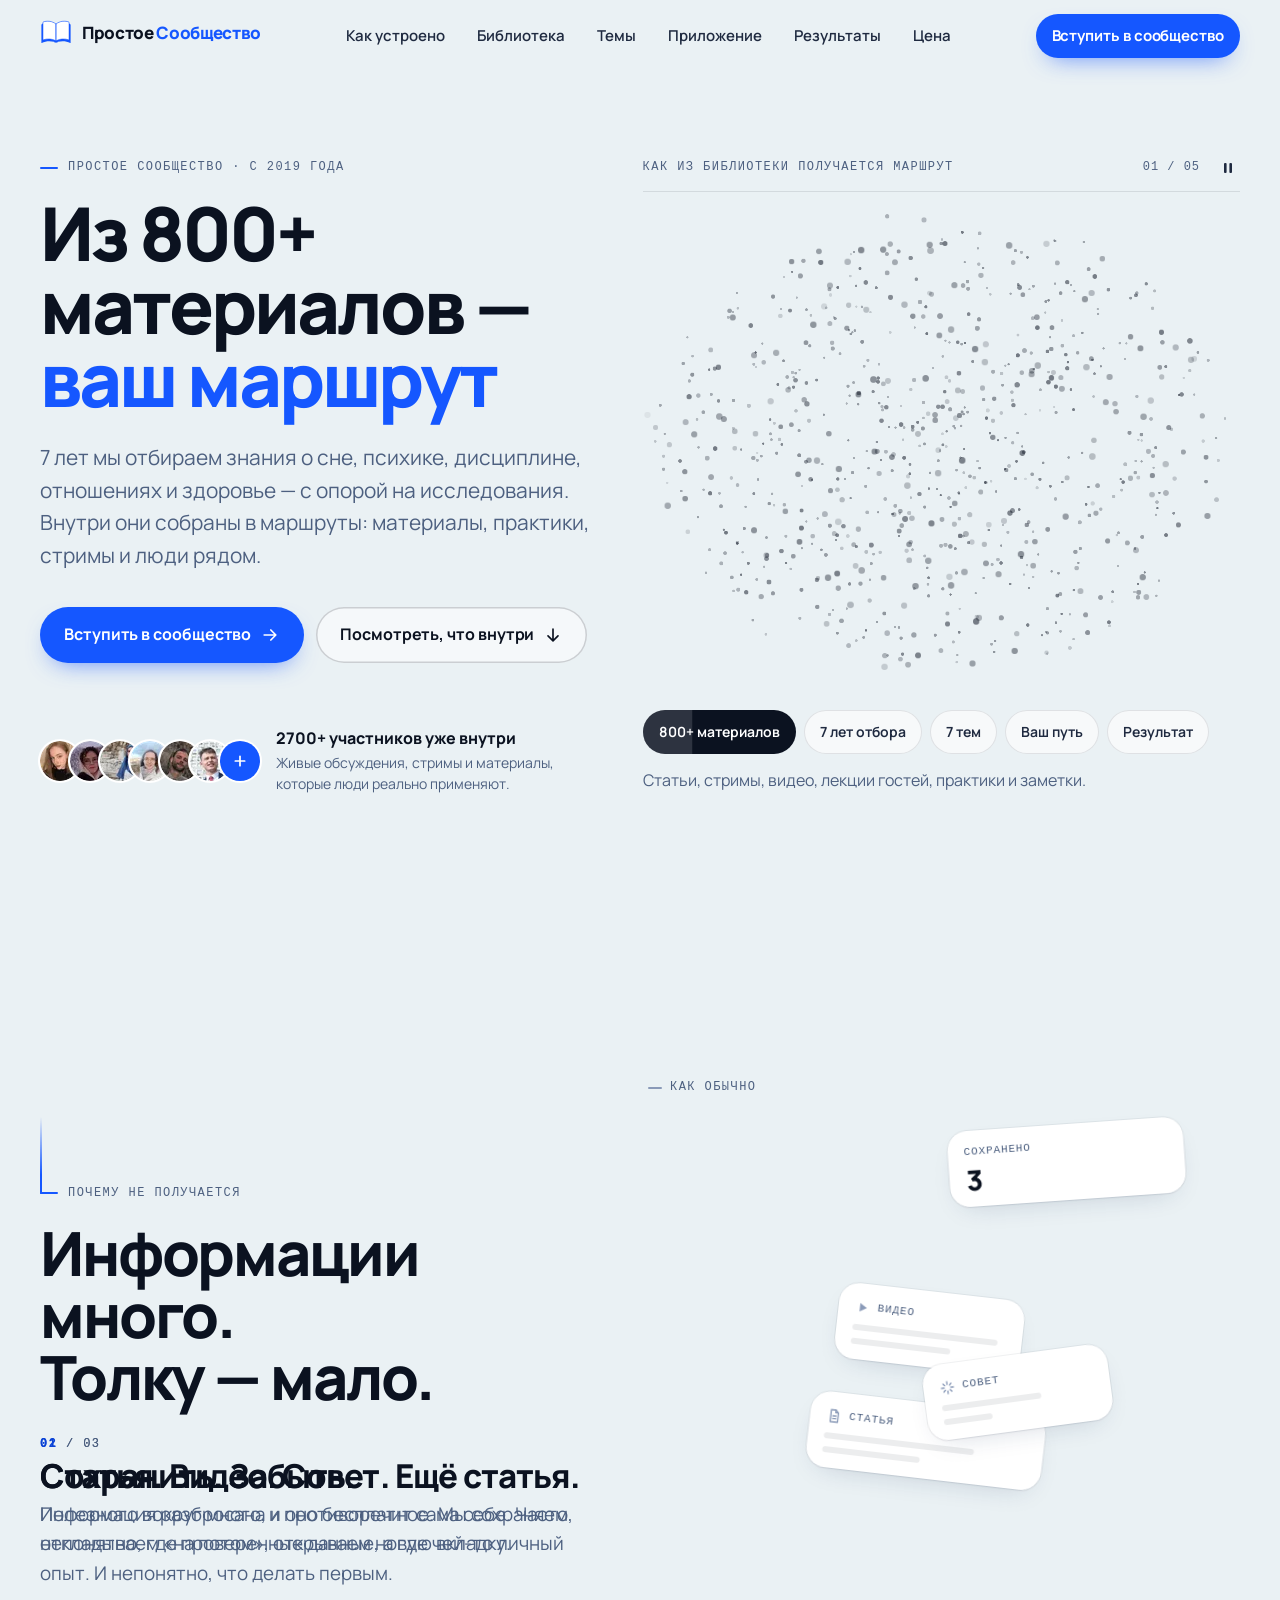
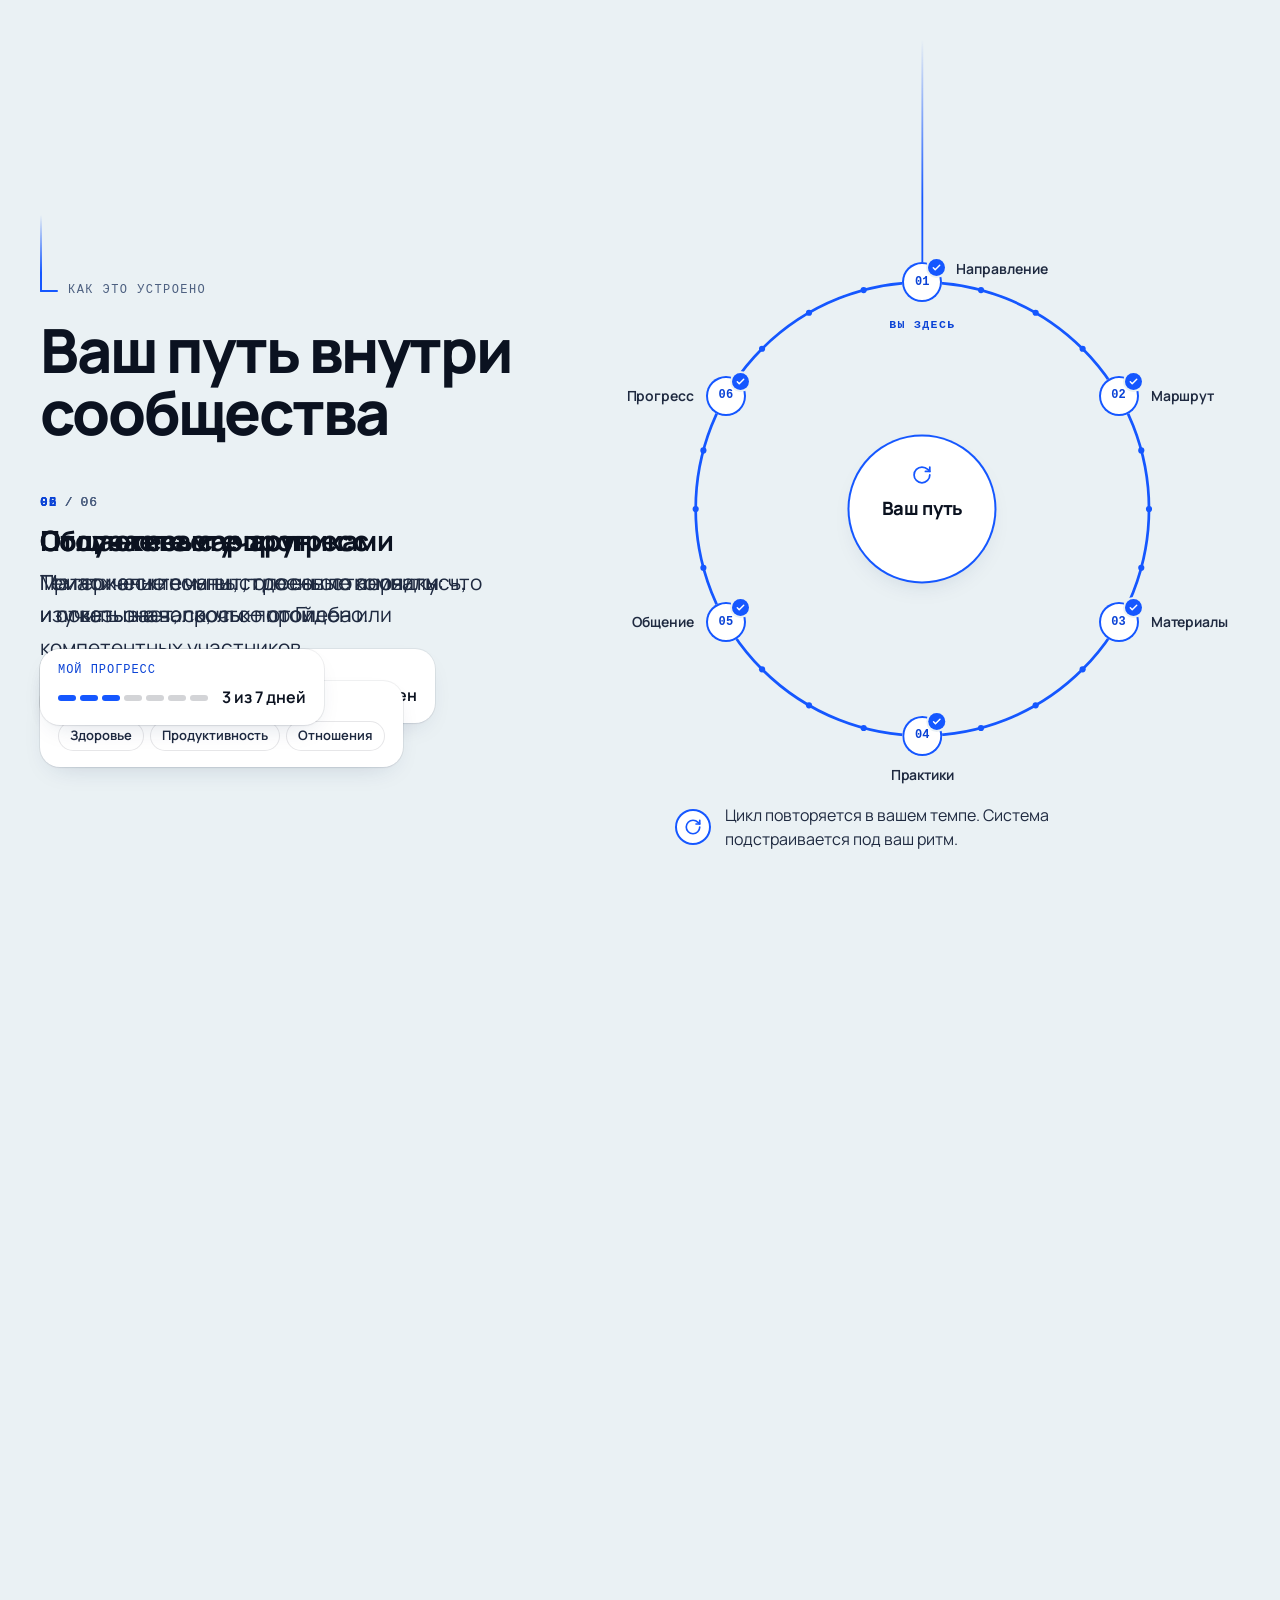
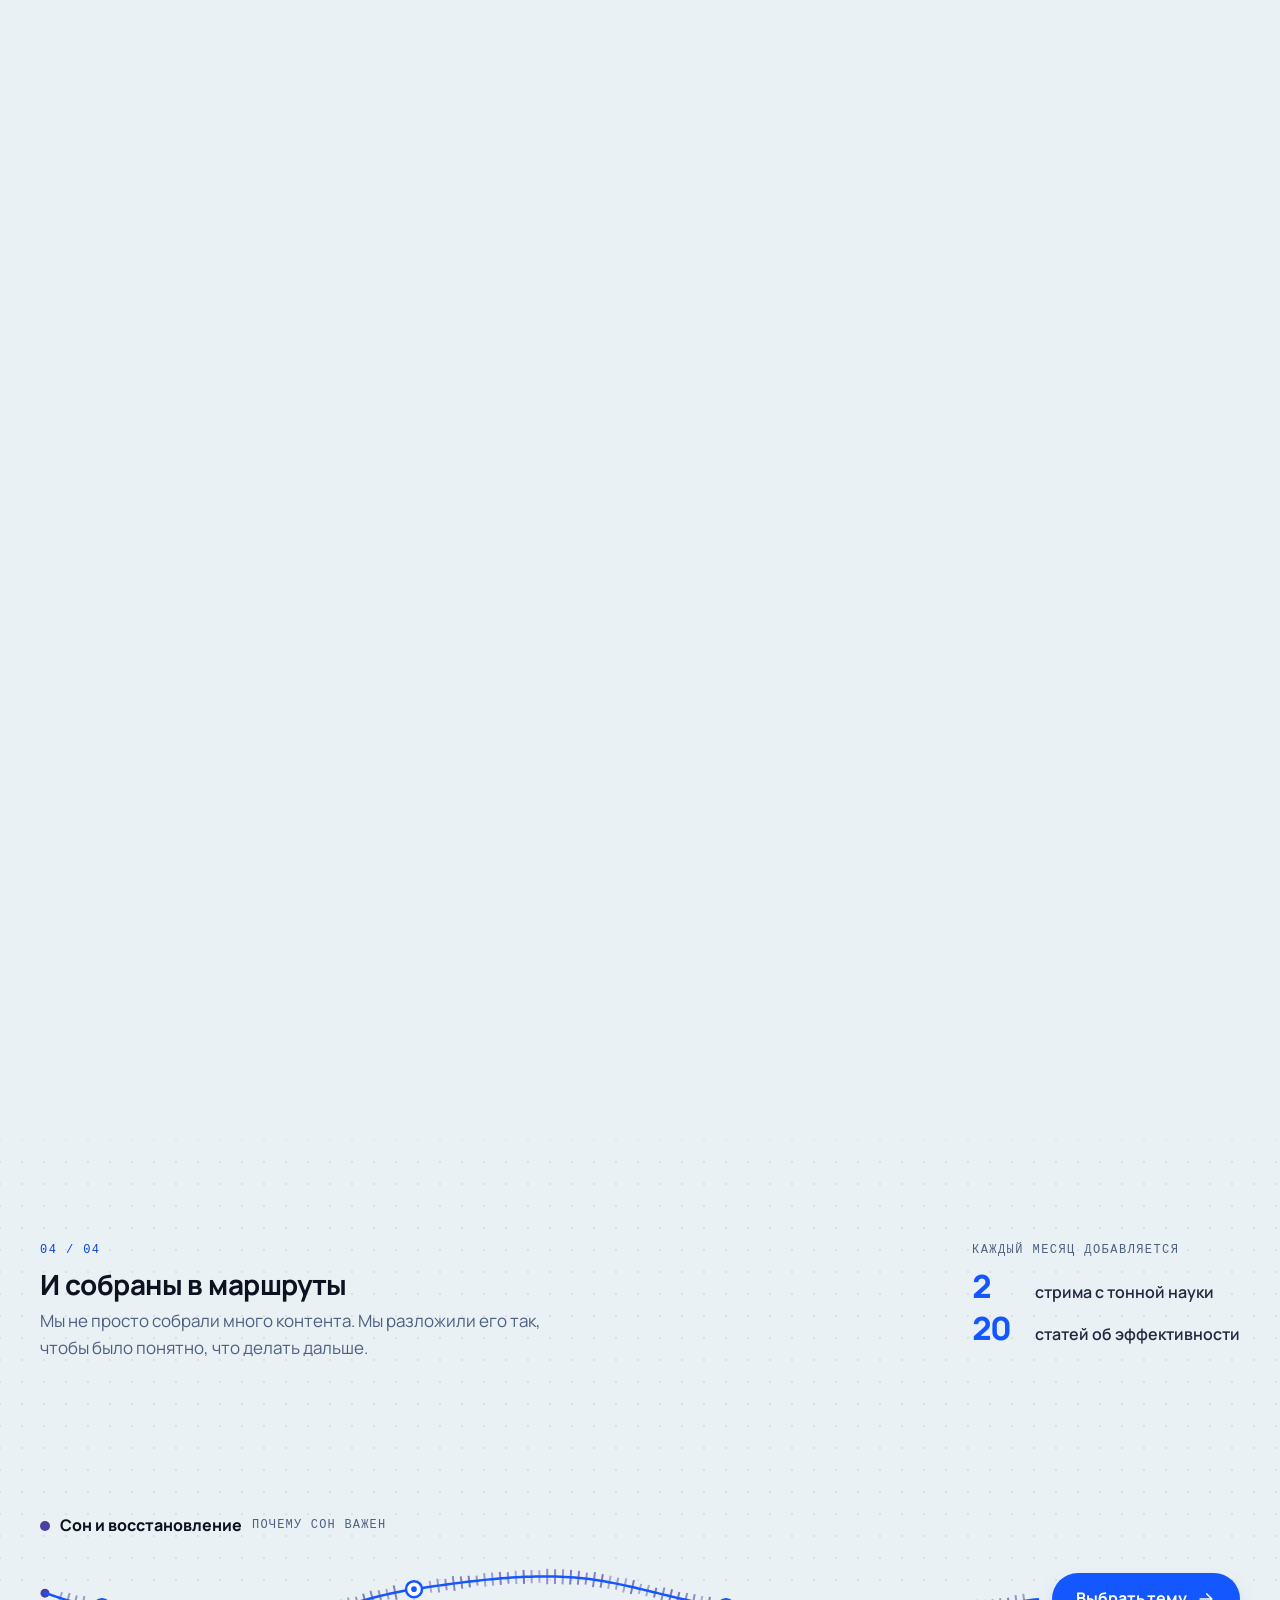
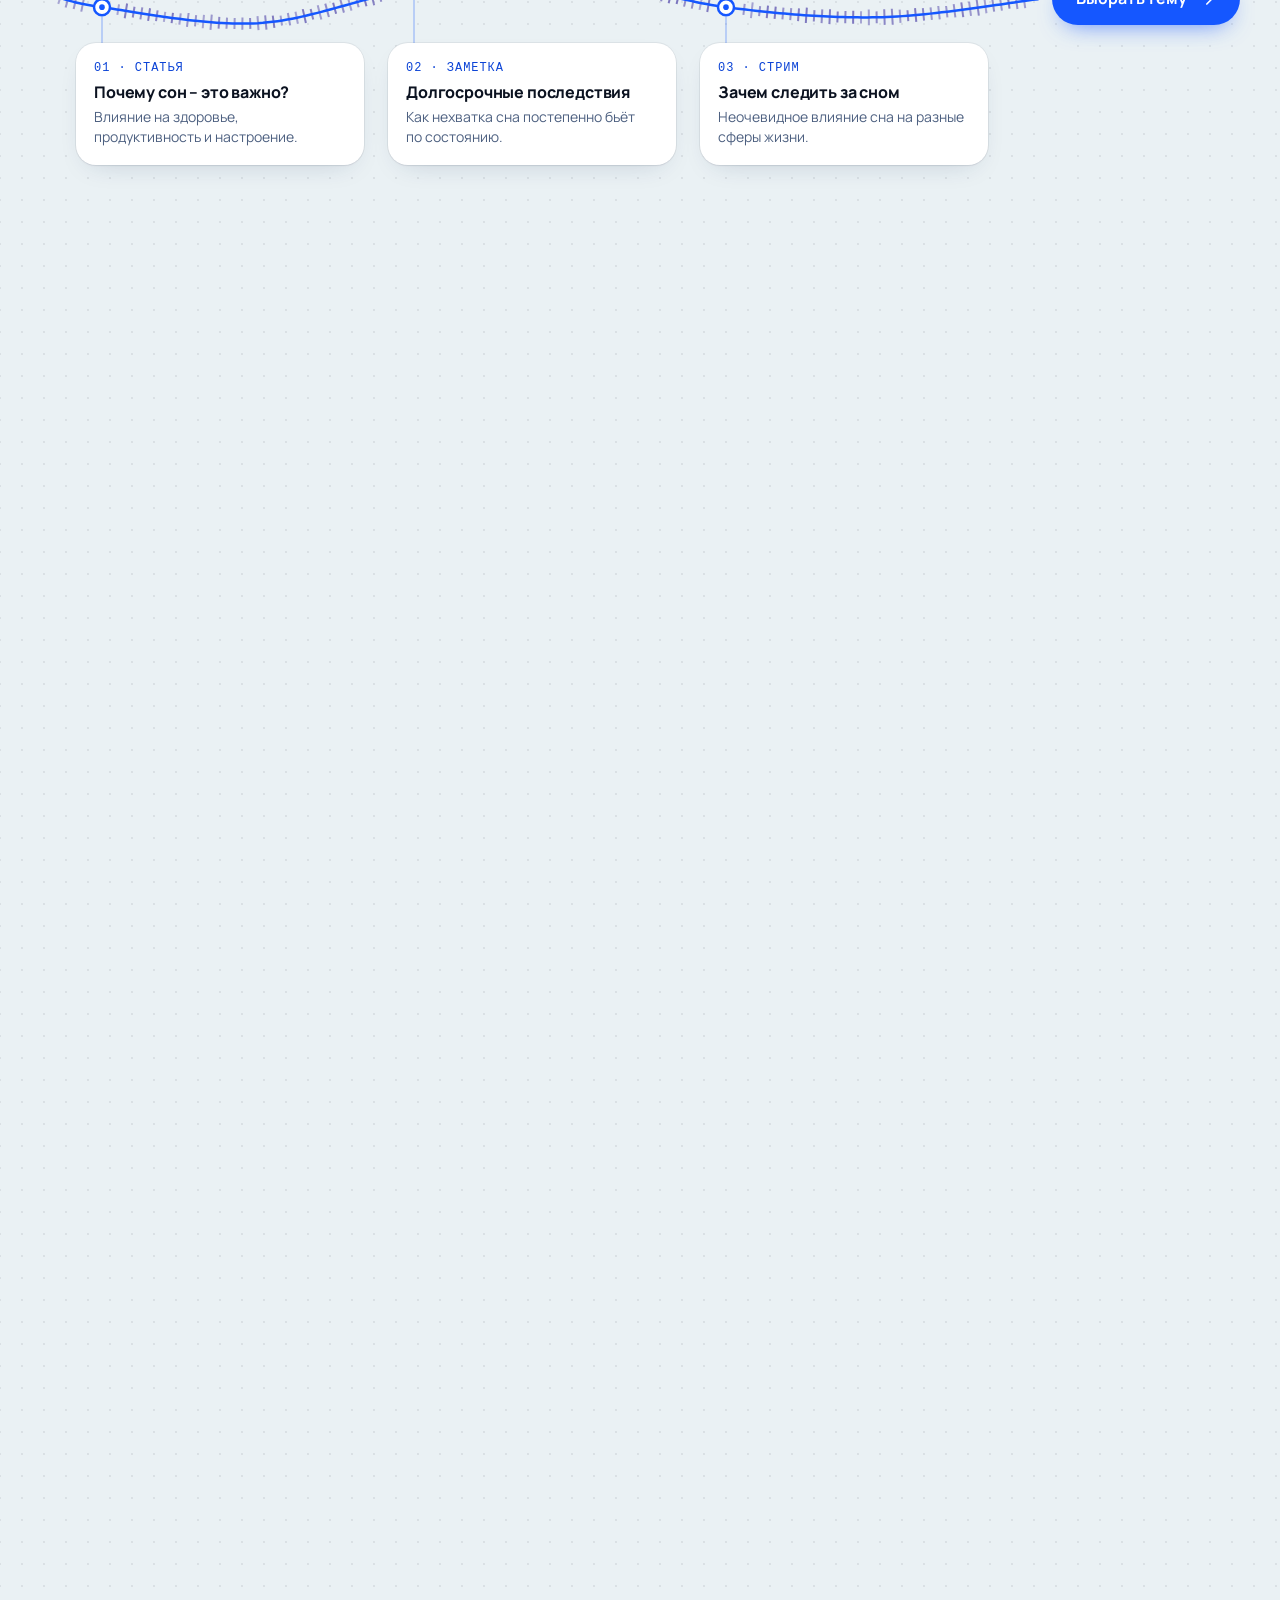
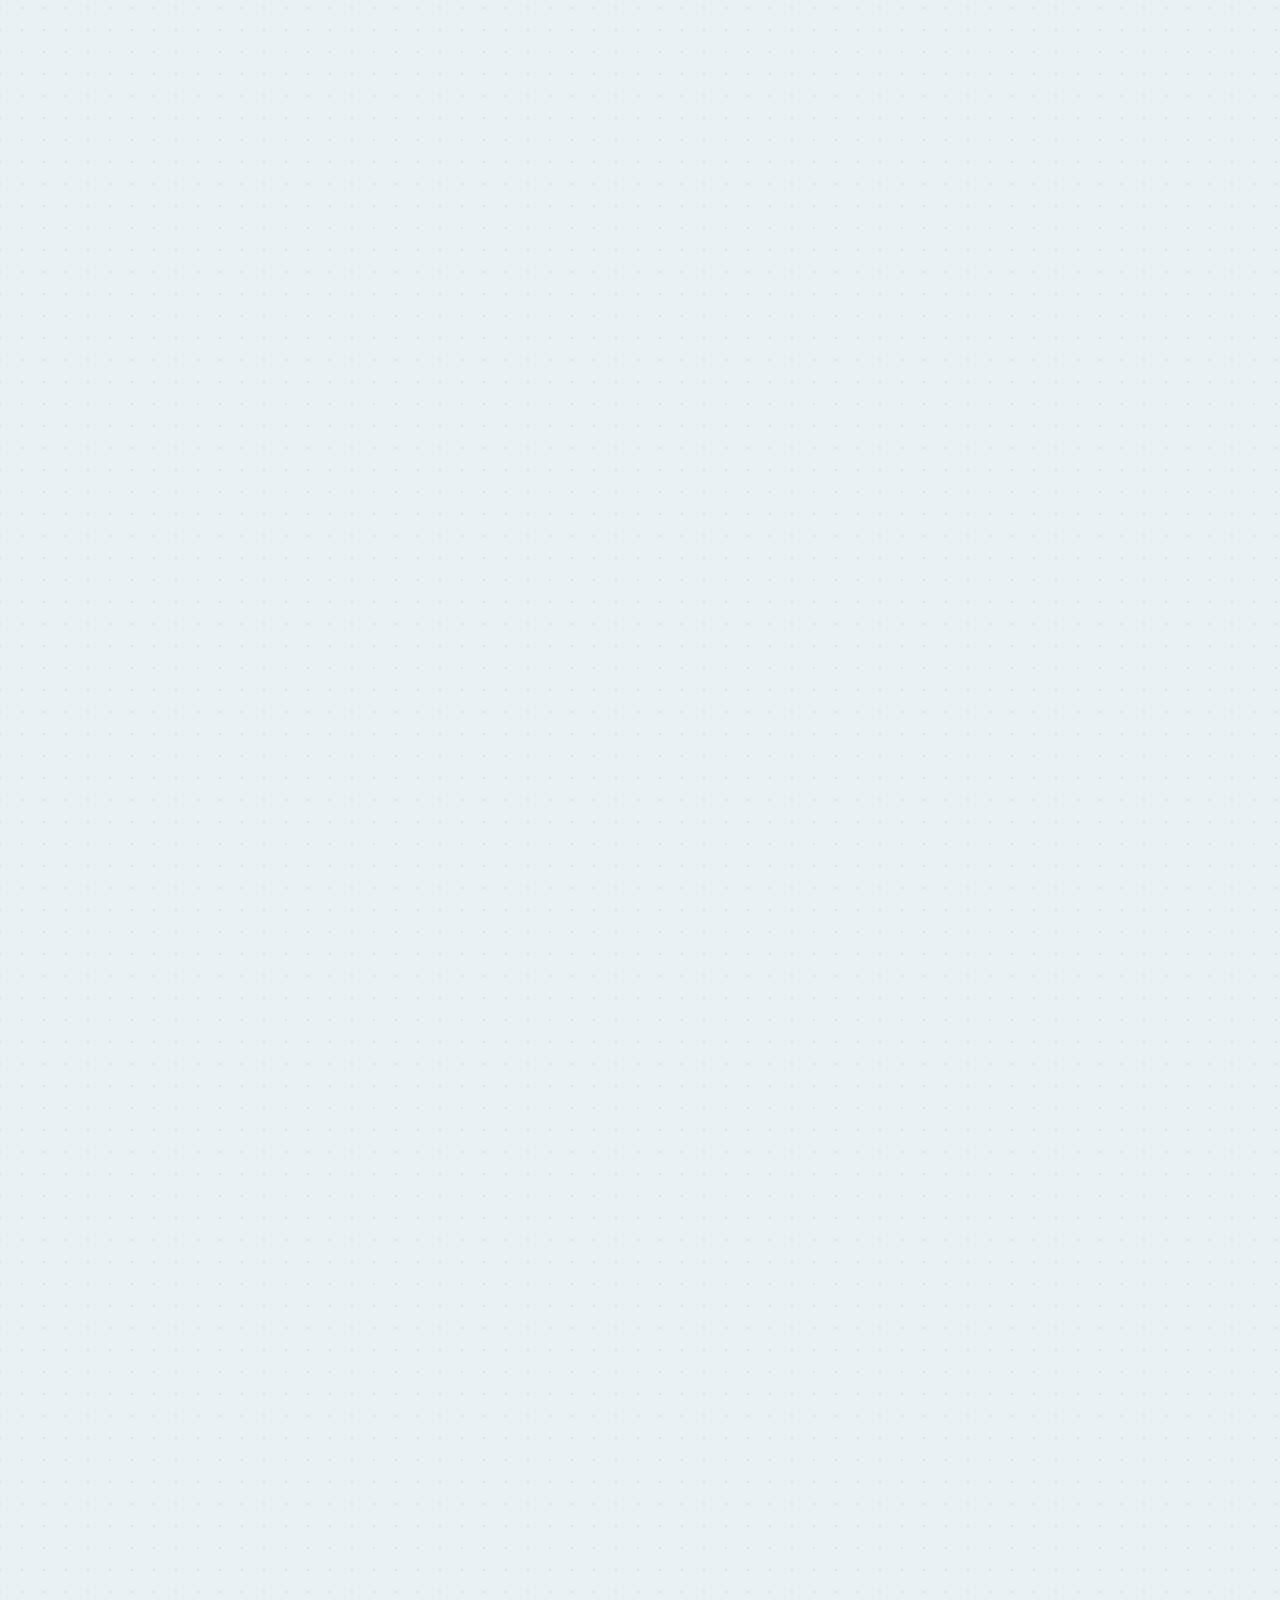
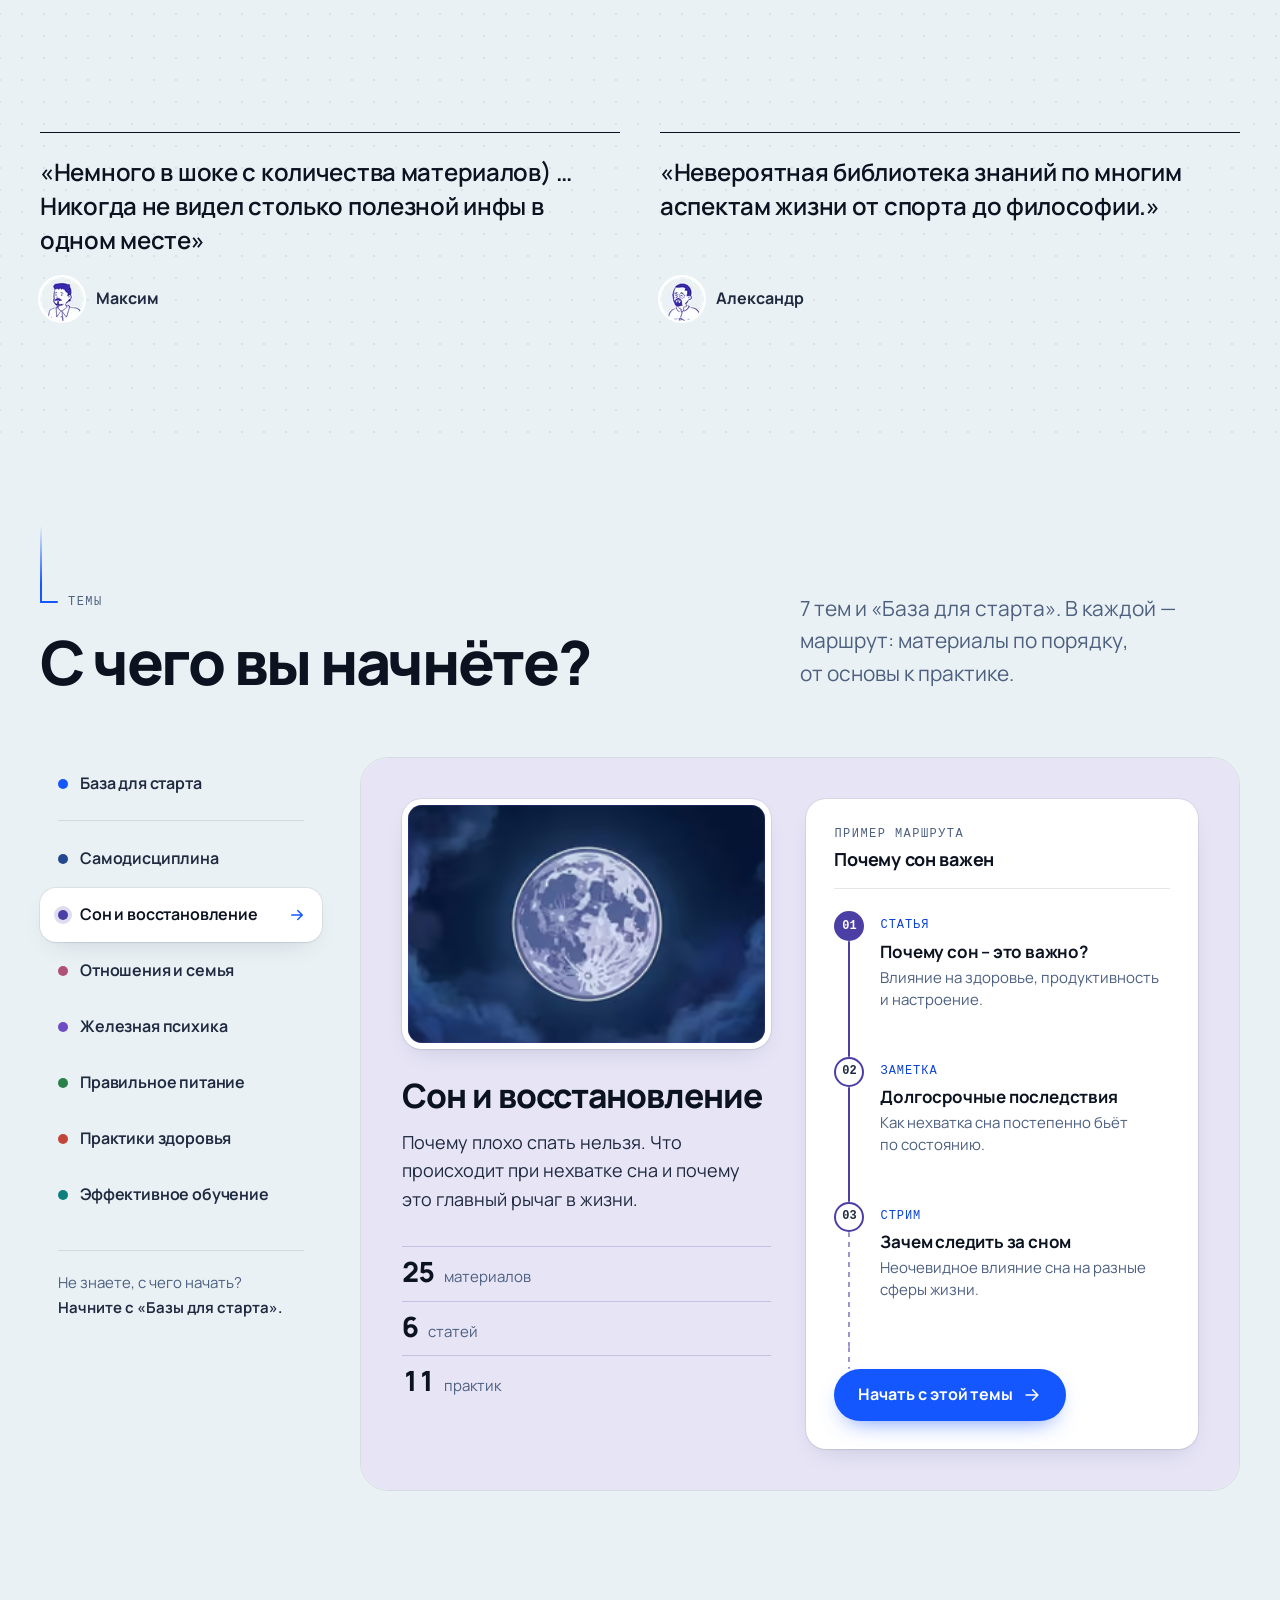
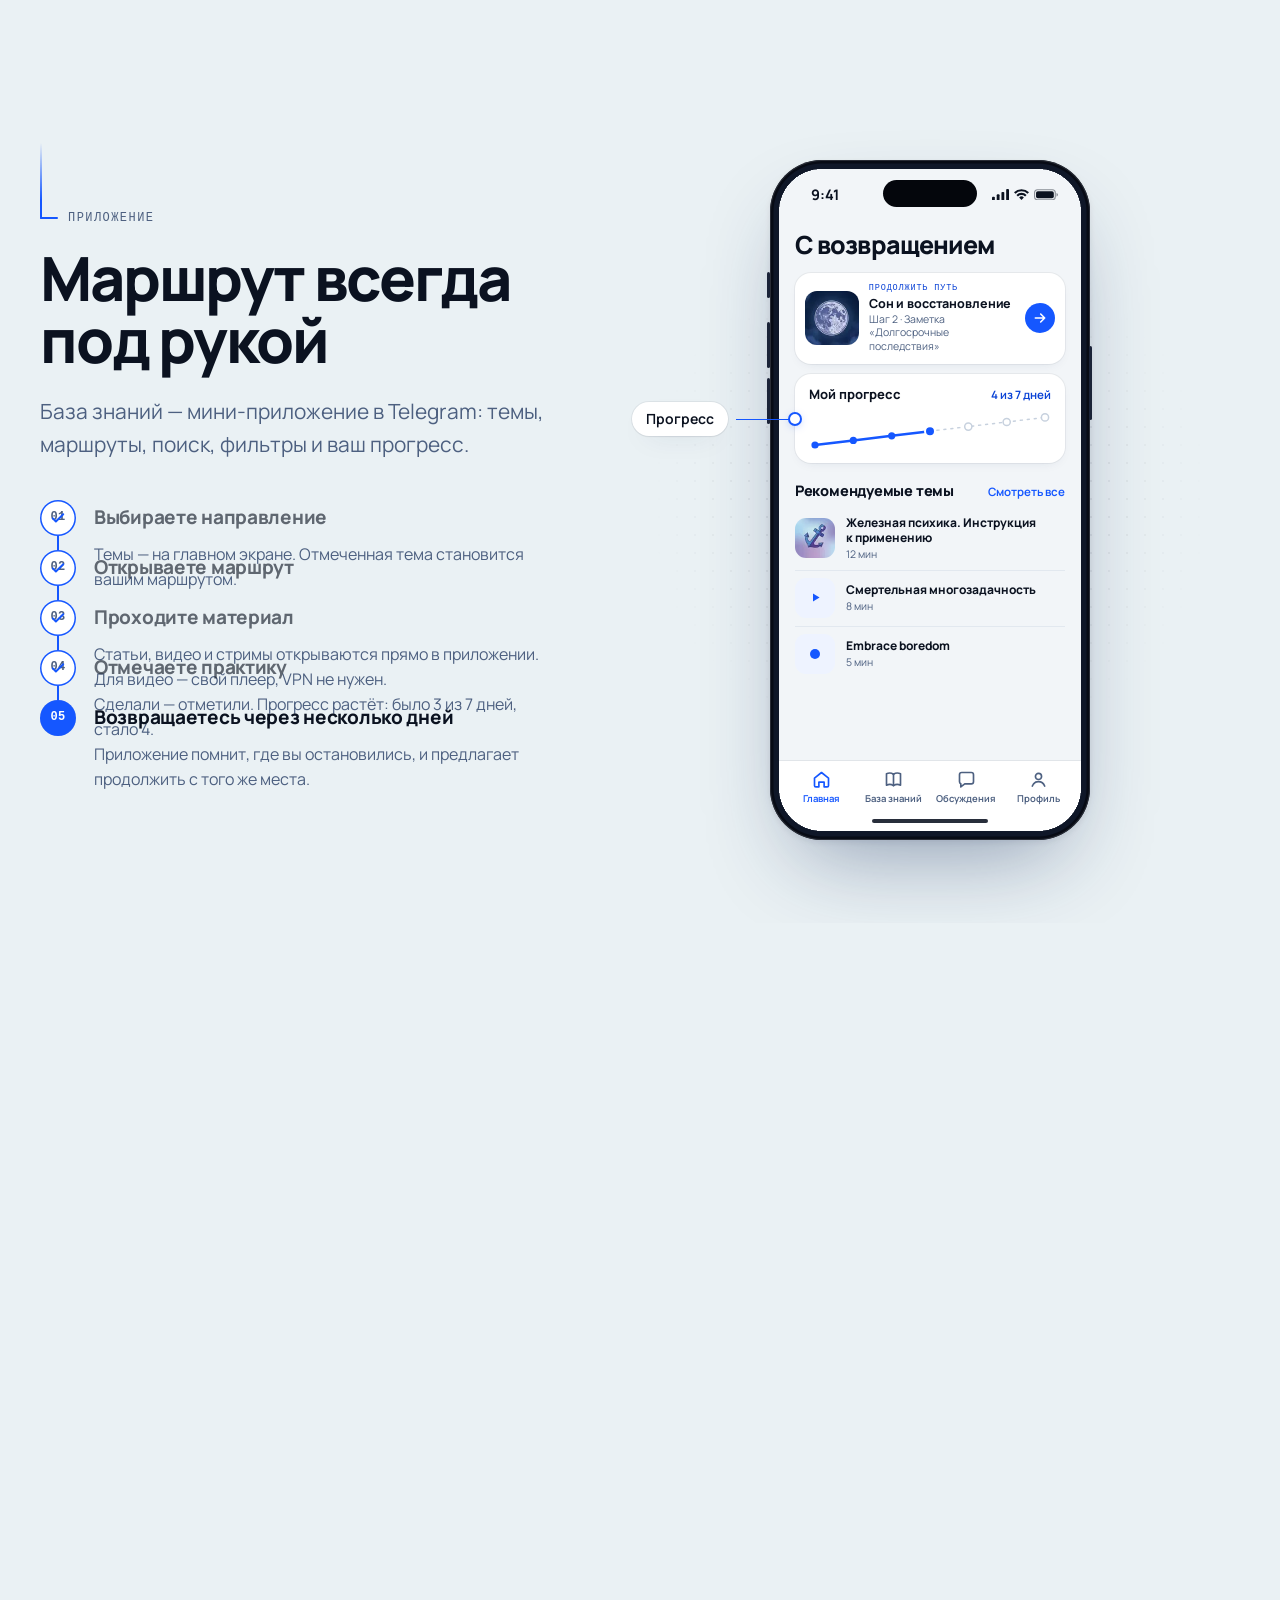
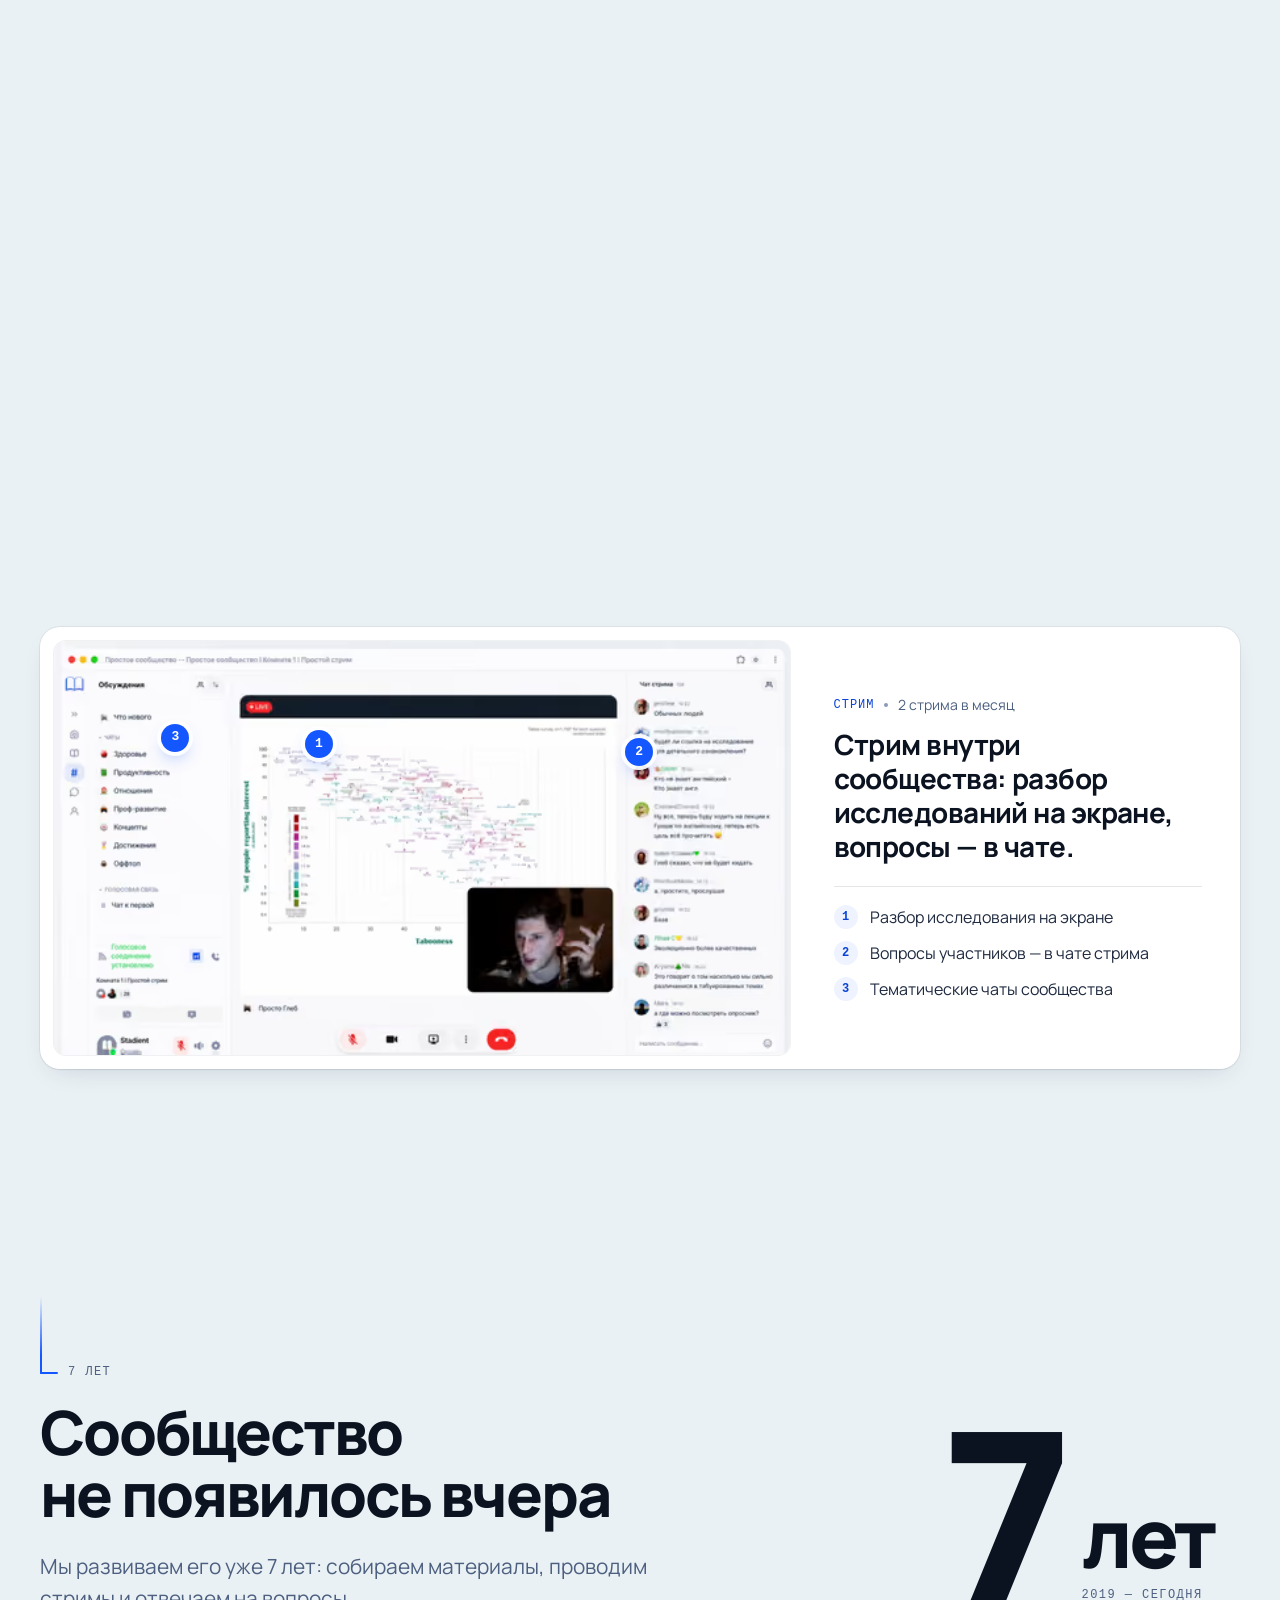
==== commit de048432: "Люди: колонка с текстами вровень со схемой Co-Authored-By: Claude Opus 5.5 <noreply@anthropic.com>" ====
--- a/index.html
+++ b/index.html
@@ -4,7 +4,7 @@
 
 </script><script type="application/ld+json">{"@context":"https://schema.org","@graph":[{"@type":"Organization","@id":"https://go.prosto.social/#org","name":"Простое Сообщество","url":"https://go.prosto.social/","logo":"https://go.prosto.social/favicon/apple-touch-icon.png","email":"help@prosto.social","sameAs":["https://t.me/prostyemisli"]},{"@type":"WebSite","@id":"https://go.prosto.social/#website","url":"https://go.prosto.social/","name":"Простое Сообщество","inLanguage":"ru","publisher":{"@id":"https://go.prosto.social/#org"}},{"@type":"Product","@id":"https://go.prosto.social/#product","name":"Простое Сообщество — доступ к сообществу","description":"800+ материалов о сне, психике, самодисциплине, отношениях, питании и здоровье — отобраны за 7 лет и собраны в маршруты с практиками, стримами и сообществом из 2700+ участников.","image":"https://prosto-concept.github.io/og.png","brand":{"@id":"https://go.prosto.social/#org"},"offers":[{"@type":"Offer","name":"3 месяца","price":"2900","priceCurrency":"RUB","availability":"https://schema.org/InStock","url":"https://go.prosto.social/#pricing","seller":{"@id":"https://go.prosto.social/#org"}},{"@type":"Offer","name":"Навсегда","price":"24900","priceCurrency":"RUB","availability":"https://schema.org/InStock","url":"https://go.prosto.social/#pricing","seller":{"@id":"https://go.prosto.social/#org"}}]},{"@type":"FAQPage","@id":"https://go.prosto.social/#faq","mainEntity":[{"@type":"Question","name":"Что входит в подписку?","acceptedAnswer":{"@type":"Answer","text":"Вся база знаний (800+ материалов), маршруты по темам, лучшие практики, 2 стрима в месяц и их записи, тематические чаты и голосовые комнаты, приложение с вашим прогрессом. Тарифы отличаются только сроком доступа — внутри одно и то же."}},{"@type":"Question","name":"Как получить доступ?","acceptedAnswer":{"@type":"Answer","text":"После оплаты доступ открывается в течение 24 часов: ссылка придёт на почту, указанную при оформлении. Материалы находятся в базе знаний — мини-приложении в Telegram."}},{"@type":"Question","name":"На какой срок доступ?","acceptedAnswer":{"@type":"Answer","text":"На 3 месяца или навсегда — в зависимости от тарифа. Подписка на 3 месяца продлевается автоматически на тот же срок, «Навсегда» — разовый платёж без продлений."}},{"@type":"Question","name":"Что происходит после окончания подписки?","acceptedAnswer":{"@type":"Answer","text":"Если подписка не отключена, она продлится ещё на 3 месяца — о списании напомним за 3 дня и за 1 день. Если вы отключили подписку, доступ закроется в последний день оплаченного периода."}},{"@type":"Question","name":"Можно ли оплатить из другой страны?","acceptedAnswer":{"@type":"Answer","text":"Да. Принимаем иностранные карты Visa, Mastercard и другие: 40 $ за 3 месяца или 340 $ навсегда. Для карт Казахстана и Беларуси есть дополнительный способ оплаты. Криптовалютой — напишите нам в Telegram или на help@prosto.social."}},{"@type":"Question","name":"Есть ли возврат?","acceptedAnswer":{"@type":"Answer","text":"По условиям оферты оплаченный период не возвращается. Но подписку можно отключить в любой момент: доступ сохранится до конца оплаченного срока, а следующего списания не будет."}},{"@type":"Question","name":"Где находятся материалы?","acceptedAnswer":{"@type":"Answer","text":"В базе знаний — мини-приложении в Telegram. Материалы размечены по виду (курс, стрим, видео, гость, статья, лучшая практика, заметка) и теме, есть поиск и фильтры. Для видео используется свой плеер — VPN не нужен. При желании видео можно смотреть на YouTube."}},{"@type":"Question","name":"Нужны ли специальные знания?","acceptedAnswer":{"@type":"Answer","text":"Нет. Формальных требований нет — сообщество открыто для всех, кто стремится к развитию. Начать можно с «Базы для старта». По времени — как удобно: можно читать по одной статье в день, это 15 минут, а можно погрузиться глубже."}},{"@type":"Question","name":"Чем это отличается от бесплатных источников?","acceptedAnswer":{"@type":"Answer","text":"Бесплатной информации полно, но она разбросана, противоречит сама себе, и часто непонятно — это проверенные данные или просто чей-то личный опыт. Здесь мы отобрали материалы с опорой на исследования, убрали воду и собрали всё в понятную программу."}}]}]}</script><style>/*! tailwindcss v4.3.3 | MIT License | https://tailwindcss.com */
 @layer properties{@supports (((-webkit-hyphens:none)) and (not (margin-trim:inline))) or ((-moz-orient:inline) and (not (color:rgb(from red r g b)))){*,:before,:after,::backdrop{--tw-rotate-x:initial;--tw-rotate-y:initial;--tw-rotate-z:initial;--tw-skew-x:initial;--tw-skew-y:initial;--tw-border-style:solid;--tw-leading:initial;--tw-font-weight:initial;--tw-tracking:initial;--tw-shadow:0 0 #0000;--tw-shadow-color:initial;--tw-shadow-alpha:100%;--tw-inset-shadow:0 0 #0000;--tw-inset-shadow-color:initial;--tw-inset-shadow-alpha:100%;--tw-ring-color:initial;--tw-ring-shadow:0 0 #0000;--tw-inset-ring-color:initial;--tw-inset-ring-shadow:0 0 #0000;--tw-ring-inset:initial;--tw-ring-offset-width:0px;--tw-ring-offset-color:#fff;--tw-ring-offset-shadow:0 0 #0000;--tw-outline-style:solid;--tw-blur:initial;--tw-brightness:initial;--tw-contrast:initial;--tw-grayscale:initial;--tw-hue-rotate:initial;--tw-invert:initial;--tw-opacity:initial;--tw-saturate:initial;--tw-sepia:initial;--tw-drop-shadow:initial;--tw-drop-shadow-color:initial;--tw-drop-shadow-alpha:100%;--tw-drop-shadow-size:initial;--tw-backdrop-blur:initial;--tw-backdrop-brightness:initial;--tw-backdrop-contrast:initial;--tw-backdrop-grayscale:initial;--tw-backdrop-hue-rotate:initial;--tw-backdrop-invert:initial;--tw-backdrop-opacity:initial;--tw-backdrop-saturate:initial;--tw-backdrop-sepia:initial;--tw-ease:initial}}}@layer theme{:root,:host{--font-sans:"Manrope", "Manrope Fallback", ui-sans-serif, system-ui, -apple-system, "Segoe UI", sans-serif;--font-mono:ui-monospace, "SF Mono", "JetBrains Mono", Menlo, Consolas, "Liberation Mono", monospace;--spacing:.25rem;--font-weight-semibold:600;--font-weight-bold:700;--font-weight-extrabold:800;--radius-lg:.5rem;--ease-in:cubic-bezier(.4, 0, 1, 1);--ease-out:cubic-bezier(0, 0, .2, 1);--ease-in-out:cubic-bezier(.4, 0, .2, 1);--default-transition-duration:.15s;--default-transition-timing-function:cubic-bezier(.4, 0, .2, 1);--default-font-family:var(--font-sans);--default-mono-font-family:var(--font-mono);--color-bg:#eaf1f4;--color-bg-deep:#dde7ed;--color-surface:#f5f8fa;--color-paper:#fff;--color-ink:#0b1220;--color-ink-2:#1f2a40;--color-muted:#4d6080;--color-faint:#8a9ab8;--color-line:#0b12201a;--color-line-strong:#0b12202e;--color-accent:#1557ff;--color-accent-ink:#0b43d6;--color-accent-soft:#dce6ff;--color-accent-wash:#eef3ff;--color-night:#0a1433;--color-night-2:#121e45;--color-on-night:#e8eeff;--color-on-night-muted:#a9b6d9;--color-accent-bright:#7f9dff;--color-positive:#1d7f55;--text-mega:clamp(5.5rem, 1.6rem + 17vw, 17rem);--text-mega--line-height:.82;--text-mega--letter-spacing:-.055em;--text-mega--font-weight:800;--text-display:clamp(2.6rem, 1.2rem + 5.6vw, 6.4rem);--text-display--line-height:.98;--text-display--letter-spacing:-.04em;--text-display--font-weight:800;--text-h2:clamp(2.05rem, 1.25rem + 3.2vw, 4.1rem);--text-h2--line-height:1.02;--text-h2--letter-spacing:-.035em;--text-h2--font-weight:780;--text-h3:clamp(1.25rem, 1.02rem + .9vw, 1.75rem);--text-h3--line-height:1.16;--text-h3--letter-spacing:-.02em;--text-h3--font-weight:720;--text-lead:clamp(1.0625rem, .97rem + .42vw, 1.3125rem);--text-lead--line-height:1.55;--text-body:1rem;--text-body--line-height:1.6;--text-small:.875rem;--text-small--line-height:1.5;--text-label:.75rem;--text-label--line-height:1.25;--text-label--letter-spacing:.08em;--radius-card:20px;--radius-panel:28px;--radius-chip:999px;--shadow-hair:0 0 0 1px #0b12200f;--shadow-soft:0 1px 2px #0b12200d, 0 10px 28px -14px #142d5b38;--shadow-lift:0 2px 6px #0b12200d, 0 28px 56px -24px #142d5b57;--shadow-phone:0 2px 6px #0b122014, 0 40px 90px -30px #142d5b73;--ease-out-soft:cubic-bezier(.22, .7, .18, 1);--ease-in-out-soft:cubic-bezier(.65, 0, .35, 1);--ease-spring-soft:cubic-bezier(.34, 1.26, .64, 1);--breakpoint-xs:23.4375rem}}@layer base{*,:after,:before,::backdrop{box-sizing:border-box;border:0 solid;margin:0;padding:0}::file-selector-button{box-sizing:border-box;border:0 solid;margin:0;padding:0}html,:host{-webkit-text-size-adjust:100%;tab-size:4;line-height:1.5;font-family:var(--default-font-family,-apple-system, BlinkMacSystemFont, "Segoe UI", Roboto, "Helvetica Neue", "Noto Sans", Arial, sans-serif, "Apple Color Emoji", "Segoe UI Emoji", "Segoe UI Symbol", "Noto Color Emoji");font-feature-settings:var(--default-font-feature-settings,normal);font-variation-settings:var(--default-font-variation-settings,normal);-webkit-tap-highlight-color:transparent}hr{height:0;color:inherit;border-top-width:1px}abbr:where([title]){text-decoration:underline dotted}h1,h2,h3,h4,h5,h6{font-size:inherit;font-weight:inherit}a{color:inherit;-webkit-text-decoration:inherit;-webkit-text-decoration:inherit;-webkit-text-decoration:inherit;text-decoration:inherit}b,strong{font-weight:bolder}code,kbd,samp,pre{font-family:var(--default-mono-font-family,ui-monospace, SFMono-Regular, Menlo, Monaco, Consolas, "Liberation Mono", "Courier New", monospace);font-feature-settings:var(--default-mono-font-feature-settings,normal);font-variation-settings:var(--default-mono-font-variation-settings,normal);font-size:1em}small{font-size:80%}sub,sup{vertical-align:baseline;font-size:75%;line-height:0;position:relative}sub{bottom:-.25em}sup{top:-.5em}table{text-indent:0;border-color:inherit;border-collapse:collapse}:-moz-focusring:where(:not(iframe)){outline:auto}progress{vertical-align:baseline}summary{display:list-item}ol,ul,menu{list-style:none}img,svg,video,canvas,audio,iframe,embed,object{vertical-align:middle;display:block}img,video{max-width:100%;height:auto}button,input,select,optgroup,textarea{font:inherit;font-feature-settings:inherit;font-variation-settings:inherit;letter-spacing:inherit;color:inherit;opacity:1;background-color:#0000;border-radius:0}::file-selector-button{font:inherit;font-feature-settings:inherit;font-variation-settings:inherit;letter-spacing:inherit;color:inherit;opacity:1;background-color:#0000;border-radius:0}:where(select:is([multiple],[size])) optgroup{font-weight:bolder}:where(select:is([multiple],[size])) optgroup option{padding-inline-start:20px}::file-selector-button{margin-inline-end:4px}::placeholder{opacity:1}@supports (not ((-webkit-appearance:-apple-pay-button))) or (contain-intrinsic-size:1px){::placeholder{color:currentColor}@supports (color:color-mix(in lab, red, red)){::placeholder{color:color-mix(in oklab, currentcolor 50%, transparent)}}}textarea{resize:vertical}::-webkit-search-decoration{-webkit-appearance:none}::-webkit-date-and-time-value{min-height:1lh;text-align:inherit}::-webkit-datetime-edit{display:inline-flex}::-webkit-datetime-edit-fields-wrapper{padding:0}::-webkit-datetime-edit{padding-block:0}::-webkit-datetime-edit-year-field{padding-block:0}::-webkit-datetime-edit-month-field{padding-block:0}::-webkit-datetime-edit-day-field{padding-block:0}::-webkit-datetime-edit-hour-field{padding-block:0}::-webkit-datetime-edit-minute-field{padding-block:0}::-webkit-datetime-edit-second-field{padding-block:0}::-webkit-datetime-edit-millisecond-field{padding-block:0}::-webkit-datetime-edit-meridiem-field{padding-block:0}::-webkit-calendar-picker-indicator{line-height:1}:-moz-ui-invalid{box-shadow:none}button,input:where([type=button],[type=reset],[type=submit]){appearance:button}::file-selector-button{appearance:button}::-webkit-inner-spin-button{height:auto}::-webkit-outer-spin-button{height:auto}[hidden]:where(:not([hidden=until-found])){display:none!important}html{background:var(--color-bg);color:var(--color-ink);font-family:var(--font-sans);-webkit-font-smoothing:antialiased;-moz-osx-font-smoothing:grayscale;text-rendering:optimizelegibility;scroll-padding-top:calc(var(--header-h) + 12px);-webkit-text-size-adjust:100%}body{min-height:100vh;font-size:var(--text-body);line-height:var(--text-body--line-height);font-feature-settings:"ss01" off;overflow-x:clip}::selection{background:var(--color-accent);color:#fff}:focus-visible{outline:2.5px solid var(--color-accent);outline-offset:3px;border-radius:6px}.on-night :focus-visible{outline-color:var(--color-accent-bright)}h1,h2,h3,h4{text-wrap:balance}p{text-wrap:pretty}img,svg,canvas{display:block}button{cursor:pointer}[hidden]{display:none!important}}@layer components{.container-x{width:100%;max-width:1320px;padding-inline:var(--gutter);margin-inline:auto}.section-pad{padding-block:clamp(88px,12vh + 24px,168px)}.eyebrow{font-family:var(--font-mono);font-size:var(--text-label);line-height:var(--text-label--line-height);letter-spacing:.12em;text-transform:uppercase;color:var(--color-muted);align-items:center;gap:10px;display:inline-flex}.eyebrow:before{content:"";background:var(--color-accent);border-radius:2px;width:18px;height:2px}.on-night .eyebrow{color:var(--color-on-night-muted)}.on-night .eyebrow:before{background:var(--color-accent-bright)}.eyebrow-thread{position:relative}.eyebrow-thread:after{content:"";background:linear-gradient(to bottom, #1557ff00, var(--color-accent) 75%);transform-origin:50% 0;width:2px;height:clamp(44px,6vw,88px);transition:transform 1.1s var(--ease-out-soft);border-radius:2px;position:absolute;bottom:calc(50% - 1px);left:0}.justify-center.eyebrow-thread:after{bottom:100%;left:calc(50% - 1px)}.on-night .eyebrow-thread:after{background:linear-gradient(to bottom, #7f9dff00, var(--color-accent-bright) 75%)}html.motion .eyebrow-thread:not(.is-in):after{transform:scaleY(0)}.mono{font-family:var(--font-mono);font-feature-settings:"tnum" 1}.tnum{font-variant-numeric:tabular-nums}.btn{border-radius:var(--radius-chip);letter-spacing:-.005em;white-space:nowrap;min-height:52px;transition:transform var(--dur-micro) var(--ease-out-soft), background-color var(--dur-micro) ease, color var(--dur-micro) ease, box-shadow var(--dur-micro) ease, border-color var(--dur-micro) ease;-webkit-tap-highlight-color:transparent;justify-content:center;align-items:center;gap:.55em;padding:0 24px;font-size:1rem;font-weight:700;line-height:1.1;text-decoration:none;display:inline-flex;position:relative}.btn:active{transform:scale(.98)}.btn-primary{background:var(--color-accent);color:#fff;box-shadow:0 10px 24px -12px #1557ffbf}@media (hover:hover){.btn-primary:hover{background:var(--color-accent-ink);transform:translateY(-1px);box-shadow:0 14px 28px -12px #1557ffcc}}.btn-primary:focus-visible{background:var(--color-accent-ink);transform:translateY(-1px);box-shadow:0 14px 28px -12px #1557ffcc}.btn-secondary{color:var(--color-ink);box-shadow:inset 0 0 0 1.5px var(--color-line-strong);background:#ffffff8c}@media (hover:hover){.btn-secondary:hover{background:#fff;box-shadow:inset 0 0 0 1.5px #0b122052}}.btn-secondary:focus-visible{background:#fff;box-shadow:inset 0 0 0 1.5px #0b122052}.on-night .btn-secondary{color:var(--color-on-night);background:0 0;box-shadow:inset 0 0 0 1.5px #e8eeff47}.btn-lg{min-height:60px;padding:0 30px;font-size:1.0625rem}.btn-sm{min-height:44px;padding:0 16px;font-size:.9375rem}.btn .btn-arrow{transition:transform var(--dur-micro) var(--ease-out-soft)}.btn:hover .btn-arrow{transform:translate(3px)}.link{color:var(--color-accent-ink);text-underline-offset:3px;transition:text-decoration-color var(--dur-micro) ease;text-decoration:underline 1px #0b43d659}.link:hover{text-decoration-color:currentColor}.card{background:var(--color-paper);border-radius:var(--radius-card);box-shadow:var(--shadow-hair), var(--shadow-soft)}.chip{border-radius:var(--radius-chip);height:30px;box-shadow:inset 0 0 0 1px var(--color-line);color:var(--color-ink-2);white-space:nowrap;background:#ffffffb3;align-items:center;gap:6px;padding:0 12px;font-size:.8125rem;font-weight:650;display:inline-flex}.type-tag{font-family:var(--font-mono);letter-spacing:.08em;text-transform:uppercase;color:var(--color-accent-ink);font-size:.75rem}.ph{max-width:100%;color:var(--color-ink-2);font-family:var(--font-mono);letter-spacing:.02em;text-transform:uppercase;white-space:normal;background:#ffffff8c;border:1.5px dashed #0b122047;border-radius:8px;align-items:center;gap:6px;padding:4px 10px;font-size:.75rem;line-height:1.35;display:inline-flex}.on-night .ph{color:var(--color-on-night-muted);background:#e8eeff0f;border-color:#e8eeff59}.ph-block{text-align:center;border-radius:inherit;justify-content:center;align-items:center;width:100%;height:100%;min-height:120px;display:flex}.dot-grid{background-image:radial-gradient(#0b122013 1px,#0000 1.3px);background-position:-11px -11px;background-size:22px 22px}.on-night .dot-grid,.dot-grid-night{background-image:radial-gradient(#e8eeff14 1px,#0000 1.3px);background-size:22px 22px}.visually-hidden{clip:rect(0 0 0 0);white-space:nowrap;border:0;width:1px;height:1px;margin:-1px;padding:0;overflow:hidden;position:absolute!important}}@layer utilities{.\@container{container-type:inline-size}.visible{visibility:visible}.absolute{position:absolute}.fixed{position:fixed}.relative{position:relative}.sticky{position:sticky}.container{width:100%}@media (width>=23.4375rem){.container{max-width:23.4375rem}}@media (width>=40rem){.container{max-width:40rem}}@media (width>=48rem){.container{max-width:48rem}}@media (width>=64rem){.container{max-width:64rem}}@media (width>=80rem){.container{max-width:80rem}}@media (width>=96rem){.container{max-width:96rem}}.mx-auto{margin-inline:auto}.mt-2{margin-top:calc(var(--spacing) * 2)}.mt-3{margin-top:calc(var(--spacing) * 3)}.mt-4{margin-top:calc(var(--spacing) * 4)}.mt-5{margin-top:calc(var(--spacing) * 5)}.mt-6{margin-top:calc(var(--spacing) * 6)}.mt-7{margin-top:calc(var(--spacing) * 7)}.mt-8{margin-top:calc(var(--spacing) * 8)}.-ml-2\.5{margin-left:calc(var(--spacing) * -2.5)}.\!grid{display:grid!important}.block{display:block}.flex{display:flex}.grid{display:grid}.hidden{display:none}.inline{display:inline}.inline-flex{display:inline-flex}.table{display:table}.h-\[var\(--header-h\)\]{height:var(--header-h)}.w-full{width:100%}.max-w-\[40rem\]{max-width:40rem}.max-w-\[56rem\]{max-width:56rem}.max-w-\[760px\]{max-width:760px}.min-w-0{min-width:0}.flex-shrink{flex-shrink:1}.shrink-0{flex-shrink:0}.flex-grow{flex-grow:1}.transform{transform:var(--tw-rotate-x,) var(--tw-rotate-y,) var(--tw-rotate-z,) var(--tw-skew-x,) var(--tw-skew-y,)}.resize{resize:both}.flex-wrap{flex-wrap:wrap}.content-start{align-content:flex-start}.items-baseline{align-items:baseline}.items-center{align-items:center}.items-start{align-items:flex-start}.justify-between{justify-content:space-between}.justify-center{justify-content:center}.gap-1{gap:var(--spacing)}.gap-2{gap:calc(var(--spacing) * 2)}.gap-2\.5{gap:calc(var(--spacing) * 2.5)}.gap-3{gap:calc(var(--spacing) * 3)}.gap-4{gap:calc(var(--spacing) * 4)}.gap-6{gap:calc(var(--spacing) * 6)}.gap-8{gap:calc(var(--spacing) * 8)}.gap-10{gap:calc(var(--spacing) * 10)}.gap-x-2{column-gap:calc(var(--spacing) * 2)}.gap-y-1{row-gap:var(--spacing)}.overflow-visible{overflow:visible}.rounded-card{border-radius:var(--radius-card)}.rounded-full{border-radius:2147483647px}.rounded-lg{border-radius:var(--radius-lg)}.rounded-panel{border-radius:var(--radius-panel)}.border{border-style:var(--tw-border-style);border-width:1px}.border-t{border-top-style:var(--tw-border-style);border-top-width:1px}.border-b{border-bottom-style:var(--tw-border-style);border-bottom-width:1px}.border-line{border-color:var(--color-line)}.bg-accent{background-color:var(--color-accent)}.bg-bg{background-color:var(--color-bg)}.bg-bg-deep{background-color:var(--color-bg-deep)}.bg-paper{background-color:var(--color-paper)}.bg-surface{background-color:var(--color-surface)}.object-cover{object-fit:cover}.py-12{padding-block:calc(var(--spacing) * 12)}.py-14{padding-block:calc(var(--spacing) * 14)}.text-center{text-align:center}.text-left{text-align:left}.text-display{font-size:var(--text-display);line-height:var(--tw-leading,var(--text-display--line-height));letter-spacing:var(--tw-tracking,var(--text-display--letter-spacing));font-weight:var(--tw-font-weight,var(--text-display--font-weight))}.text-h2{font-size:var(--text-h2);line-height:var(--tw-leading,var(--text-h2--line-height));letter-spacing:var(--tw-tracking,var(--text-h2--letter-spacing));font-weight:var(--tw-font-weight,var(--text-h2--font-weight))}.text-h3{font-size:var(--text-h3);line-height:var(--tw-leading,var(--text-h3--line-height));letter-spacing:var(--tw-tracking,var(--text-h3--letter-spacing));font-weight:var(--tw-font-weight,var(--text-h3--font-weight))}.text-mega{font-size:var(--text-mega);line-height:var(--tw-leading,var(--text-mega--line-height));letter-spacing:var(--tw-tracking,var(--text-mega--letter-spacing));font-weight:var(--tw-font-weight,var(--text-mega--font-weight))}.text-label{font-size:var(--text-label);line-height:var(--tw-leading,var(--text-label--line-height));letter-spacing:var(--tw-tracking,var(--text-label--letter-spacing))}.text-body{font-size:var(--text-body);line-height:var(--tw-leading,var(--text-body--line-height))}.text-lead{font-size:var(--text-lead);line-height:var(--tw-leading,var(--text-lead--line-height))}.text-small{font-size:var(--text-small);line-height:var(--tw-leading,var(--text-small--line-height))}.text-\[1\.5rem\]{font-size:1.5rem}.text-\[1\.375rem\]{font-size:1.375rem}.text-\[1\.0625rem\]{font-size:1.0625rem}.leading-none{--tw-leading:1;line-height:1}.font-bold{--tw-font-weight:var(--font-weight-bold);font-weight:var(--font-weight-bold)}.font-extrabold{--tw-font-weight:var(--font-weight-extrabold);font-weight:var(--font-weight-extrabold)}.font-semibold{--tw-font-weight:var(--font-weight-semibold);font-weight:var(--font-weight-semibold)}.tracking-\[-0\.02em\]{--tw-tracking:-.02em;letter-spacing:-.02em}.text-wrap{text-wrap:wrap}.text-accent{color:var(--color-accent)}.text-accent-bright{color:var(--color-accent-bright)}.text-accent-ink{color:var(--color-accent-ink)}.text-ink{color:var(--color-ink)}.text-ink-2{color:var(--color-ink-2)}.text-muted{color:var(--color-muted)}.text-on-night{color:var(--color-on-night)}.text-on-night-muted{color:var(--color-on-night-muted)}.accent-ink{accent-color:var(--color-ink)}.shadow-hair{--tw-shadow:0 0 0 1px var(--tw-shadow-color,#0b12200f);box-shadow:var(--tw-inset-shadow), var(--tw-inset-ring-shadow), var(--tw-ring-offset-shadow), var(--tw-ring-shadow), var(--tw-shadow)}.shadow-lift{--tw-shadow:0 2px 6px var(--tw-shadow-color,#0b12200d), 0 28px 56px -24px var(--tw-shadow-color,#142d5b57);box-shadow:var(--tw-inset-shadow), var(--tw-inset-ring-shadow), var(--tw-ring-offset-shadow), var(--tw-ring-shadow), var(--tw-shadow)}.shadow-phone{--tw-shadow:0 2px 6px var(--tw-shadow-color,#0b122014), 0 40px 90px -30px var(--tw-shadow-color,#142d5b73);box-shadow:var(--tw-inset-shadow), var(--tw-inset-ring-shadow), var(--tw-ring-offset-shadow), var(--tw-ring-shadow), var(--tw-shadow)}.shadow-soft{--tw-shadow:0 1px 2px var(--tw-shadow-color,#0b12200d), 0 10px 28px -14px var(--tw-shadow-color,#142d5b38);box-shadow:var(--tw-inset-shadow), var(--tw-inset-ring-shadow), var(--tw-ring-offset-shadow), var(--tw-ring-shadow), var(--tw-shadow)}.ring{--tw-ring-shadow:var(--tw-ring-inset,) 0 0 0 calc(1px + var(--tw-ring-offset-width)) var(--tw-ring-color,currentcolor);box-shadow:var(--tw-inset-shadow), var(--tw-inset-ring-shadow), var(--tw-ring-offset-shadow), var(--tw-ring-shadow), var(--tw-shadow)}.ring-2{--tw-ring-shadow:var(--tw-ring-inset,) 0 0 0 calc(2px + var(--tw-ring-offset-width)) var(--tw-ring-color,currentcolor);box-shadow:var(--tw-inset-shadow), var(--tw-inset-ring-shadow), var(--tw-ring-offset-shadow), var(--tw-ring-shadow), var(--tw-shadow)}.ring-paper{--tw-ring-color:var(--color-paper)}.outline{outline-style:var(--tw-outline-style);outline-width:1px}.blur{--tw-blur:blur(8px);filter:var(--tw-blur,) var(--tw-brightness,) var(--tw-contrast,) var(--tw-grayscale,) var(--tw-hue-rotate,) var(--tw-invert,) var(--tw-saturate,) var(--tw-sepia,) var(--tw-drop-shadow,)}.filter{filter:var(--tw-blur,) var(--tw-brightness,) var(--tw-contrast,) var(--tw-grayscale,) var(--tw-hue-rotate,) var(--tw-invert,) var(--tw-saturate,) var(--tw-sepia,) var(--tw-drop-shadow,)}.backdrop-filter{backdrop-filter:var(--tw-backdrop-blur,) var(--tw-backdrop-brightness,) var(--tw-backdrop-contrast,) var(--tw-backdrop-grayscale,) var(--tw-backdrop-hue-rotate,) var(--tw-backdrop-invert,) var(--tw-backdrop-opacity,) var(--tw-backdrop-saturate,) var(--tw-backdrop-sepia,)}.transition{transition-property:color,background-color,border-color,outline-color,text-decoration-color,fill,stroke,--tw-gradient-from,--tw-gradient-via,--tw-gradient-to,opacity,box-shadow,transform,translate,scale,rotate,filter,-webkit-backdrop-filter,backdrop-filter,display,content-visibility,overlay,pointer-events;transition-timing-function:var(--tw-ease,var(--default-transition-timing-function));transition-duration:var(--tw-duration,var(--default-transition-duration))}.ease-in{--tw-ease:var(--ease-in);transition-timing-function:var(--ease-in)}.ease-in-out{--tw-ease:var(--ease-in-out);transition-timing-function:var(--ease-in-out)}.ease-in-out-soft{--tw-ease:var(--ease-in-out-soft);transition-timing-function:var(--ease-in-out-soft)}.ease-out{--tw-ease:var(--ease-out);transition-timing-function:var(--ease-out)}.ease-out-soft{--tw-ease:var(--ease-out-soft);transition-timing-function:var(--ease-out-soft)}@media (width>=40rem){.sm\:hidden{display:none}.sm\:inline{display:inline}.sm\:grid-cols-2{grid-template-columns:repeat(2,minmax(0,1fr))}}@media (width>=48rem){.md\:col-span-2{grid-column:span 2/span 2}.md\:flex{display:flex}.md\:hidden{display:none}.md\:grid-cols-\[1\.2fr_2fr\]{grid-template-columns:1.2fr 2fr}.md\:flex-wrap{flex-wrap:wrap}.md\:gap-x-6{column-gap:calc(var(--spacing) * 6)}.md\:py-16{padding-block:calc(var(--spacing) * 16)}}@media (width>=80rem){.xl\:block{display:block}}.\[\&\>span\:last-child\]\:text-\[0\.95rem\]>span:last-child{font-size:.95rem}@media not all and (width>=359px){.max-\[359px\]\:\[\&\>span\:last-child\]\:hidden>span:last-child{display:none}}@media (width>=40rem){.sm\:\[\&\>span\:last-child\]\:text-\[1\.0625rem\]>span:last-child{font-size:1.0625rem}}}@font-face{font-family:Manrope;font-style:normal;font-display:swap;font-weight:200 800;src:url(/fonts/manrope-cyrillic-wght-normal.woff2)format("woff2");unicode-range:U+301,U+400-45F,U+490-491,U+4B0-4B1,U+2116}@font-face{font-family:Manrope;font-style:normal;font-display:swap;font-weight:200 800;src:url(/fonts/manrope-latin-wght-normal.woff2)format("woff2");unicode-range:U+??,U+131,U+152-153,U+2BB-2BC,U+2C6,U+2DA,U+2DC,U+304,U+308,U+329,U+2000-206F,U+20AC,U+2122,U+2191,U+2193,U+2212,U+2215,U+FEFF,U+FFFD}@font-face{font-family:Manrope;font-style:normal;font-display:swap;font-weight:200 800;src:url(/fonts/manrope-latin-ext-wght-normal.woff2)format("woff2");unicode-range:U+100-2BA,U+2BD-2C5,U+2C7-2CC,U+2CE-2D7,U+2DD-2FF,U+304,U+308,U+329,U+1D00-1DBF,U+1E00-1E9F,U+1EF2-1EFF,U+2020,U+20A0-20AB,U+20AD-20C0,U+2113,U+2C60-2C7F,U+A720-A7FF}@font-face{font-family:Manrope Fallback;src:local(Arial);size-adjust:103.5%;ascent-override:103%;descent-override:29%;line-gap-override:0%}:root{--dur-micro:.16s;--dur-reveal:.8s;--dur-state:.52s;--stagger:70ms;--gutter:20px;--header-h:64px;color-scheme:light}@media (width>=768px){:root{--gutter:40px;--header-h:72px}}@media (prefers-reduced-motion:no-preference){html:focus-within{scroll-behavior:smooth}}html:not(.motion) .motion-only,html.motion .static-only{display:none!important}html.motion [data-reveal]{transition:opacity var(--dur-reveal) var(--ease-out-soft), transform var(--dur-reveal) var(--ease-out-soft), clip-path var(--dur-reveal) var(--ease-out-soft);transition-delay:calc(var(--i,0) * var(--stagger))}html.motion [data-reveal]:not(.is-in){opacity:0;transform:translateY(28px)}html.motion [data-reveal=fade]:not(.is-in){transform:none}html.motion [data-reveal=scale]:not(.is-in){transform:scale(.96)}html.motion [data-reveal=clip]:not(.is-in){opacity:1;clip-path:inset(0 0 100%);transform:none}html.motion [data-reveal=clip].is-in{clip-path:inset(0)}html.motion [data-lines] [data-line]{overflow-clip-margin:.12em;vertical-align:top;display:inline-block;overflow:clip}html.motion [data-lines] [data-line]>span{transition:transform 1s var(--ease-out-soft);transition-delay:calc(var(--i,0) * 90ms);display:inline-block}html.motion [data-lines]:not(.is-in) [data-line]>span{transform:translateY(105%)}.scene{position:relative}html.motion .scene[data-sticky]{height:var(--scene-h,300vh)}@media (width<=767px){html.motion .scene[data-sticky]{height:var(--scene-h-sm,var(--scene-h,300vh))}}html.motion .scene[data-sticky]>.scene-stage{height:100svh;position:sticky;top:0;overflow:hidden}main>section{overflow-x:clip}html.has-sticky-cta{scroll-padding-bottom:calc(var(--sticky-cta-h,0px) + 16px)}html.dialog-open{overflow:hidden}html.has-sticky-cta body{padding-bottom:calc(76px + env(safe-area-inset-bottom))}@media (width>=768px){html.has-sticky-cta body{padding-bottom:0}}@media (prefers-reduced-motion:reduce){*,:before,:after{scroll-behavior:auto!important;transition-duration:.01ms!important;animation-duration:.01ms!important;animation-iteration-count:1!important}}.skip-link{z-index:100;clip-path:inset(50%);white-space:nowrap;width:1px;height:1px;position:fixed;top:12px;left:12px;overflow:hidden}.skip-link:after{content:attr(data-label)}.skip-link:focus-visible{clip-path:none;background:var(--color-ink);color:#fff;border-radius:12px;width:auto;height:auto;padding:10px 16px;font-weight:700;overflow:visible}@property --tw-rotate-x{syntax:"*";inherits:false}@property --tw-rotate-y{syntax:"*";inherits:false}@property --tw-rotate-z{syntax:"*";inherits:false}@property --tw-skew-x{syntax:"*";inherits:false}@property --tw-skew-y{syntax:"*";inherits:false}@property --tw-border-style{syntax:"*";inherits:false;initial-value:solid}@property --tw-leading{syntax:"*";inherits:false}@property --tw-font-weight{syntax:"*";inherits:false}@property --tw-tracking{syntax:"*";inherits:false}@property --tw-shadow{syntax:"*";inherits:false;initial-value:0 0 #0000}@property --tw-shadow-color{syntax:"*";inherits:false}@property --tw-shadow-alpha{syntax:"<percentage>";inherits:false;initial-value:100%}@property --tw-inset-shadow{syntax:"*";inherits:false;initial-value:0 0 #0000}@property --tw-inset-shadow-color{syntax:"*";inherits:false}@property --tw-inset-shadow-alpha{syntax:"<percentage>";inherits:false;initial-value:100%}@property --tw-ring-color{syntax:"*";inherits:false}@property --tw-ring-shadow{syntax:"*";inherits:false;initial-value:0 0 #0000}@property --tw-inset-ring-color{syntax:"*";inherits:false}@property --tw-inset-ring-shadow{syntax:"*";inherits:false;initial-value:0 0 #0000}@property --tw-ring-inset{syntax:"*";inherits:false}@property --tw-ring-offset-width{syntax:"<length>";inherits:false;initial-value:0}@property --tw-ring-offset-color{syntax:"*";inherits:false;initial-value:#fff}@property --tw-ring-offset-shadow{syntax:"*";inherits:false;initial-value:0 0 #0000}@property --tw-outline-style{syntax:"*";inherits:false;initial-value:solid}@property --tw-blur{syntax:"*";inherits:false}@property --tw-brightness{syntax:"*";inherits:false}@property --tw-contrast{syntax:"*";inherits:false}@property --tw-grayscale{syntax:"*";inherits:false}@property --tw-hue-rotate{syntax:"*";inherits:false}@property --tw-invert{syntax:"*";inherits:false}@property --tw-opacity{syntax:"*";inherits:false}@property --tw-saturate{syntax:"*";inherits:false}@property --tw-sepia{syntax:"*";inherits:false}@property --tw-drop-shadow{syntax:"*";inherits:false}@property --tw-drop-shadow-color{syntax:"*";inherits:false}@property --tw-drop-shadow-alpha{syntax:"<percentage>";inherits:false;initial-value:100%}@property --tw-drop-shadow-size{syntax:"*";inherits:false}@property --tw-backdrop-blur{syntax:"*";inherits:false}@property --tw-backdrop-brightness{syntax:"*";inherits:false}@property --tw-backdrop-contrast{syntax:"*";inherits:false}@property --tw-backdrop-grayscale{syntax:"*";inherits:false}@property --tw-backdrop-hue-rotate{syntax:"*";inherits:false}@property --tw-backdrop-invert{syntax:"*";inherits:false}@property --tw-backdrop-opacity{syntax:"*";inherits:false}@property --tw-backdrop-saturate{syntax:"*";inherits:false}@property --tw-backdrop-sepia{syntax:"*";inherits:false}@property --tw-ease{syntax:"*";inherits:false}
-.checkout[data-astro-cid-vz42p6la]{width:100%;max-width:100%;max-height:100dvh;color:var(--color-ink);background:0 0;border:0;margin:auto auto 0;padding:0;overflow:visible}@media (width>=640px){.checkout[data-astro-cid-vz42p6la]{width:min(540px,100% - 32px);margin:auto}}.checkout[data-astro-cid-vz42p6la]::backdrop{background:#0a143375}.checkout-panel[data-astro-cid-vz42p6la]{overscroll-behavior:contain;max-height:calc(100dvh - 24px);padding:24px 20px calc(24px + env(safe-area-inset-bottom));background:var(--color-paper);box-shadow:var(--shadow-lift);border-radius:24px 24px 0 0;overflow:auto}@media (width>=640px){.checkout-panel[data-astro-cid-vz42p6la]{border-radius:var(--radius-panel);padding:32px}}html.motion .checkout[data-astro-cid-vz42p6la][open] .checkout-panel[data-astro-cid-vz42p6la]{animation:sheet-in var(--dur-state) var(--ease-out-soft)}html.motion .checkout[data-astro-cid-vz42p6la][open]::backdrop{animation:fade-in var(--dur-state) ease}@keyframes sheet-in{0%{opacity:0;transform:translateY(40px)}}@keyframes fade-in{0%{opacity:0}}.checkout-close[data-astro-cid-vz42p6la]{width:44px;height:44px;color:var(--color-muted);background:var(--color-surface);transition:background-color var(--dur-micro) ease, color var(--dur-micro) ease;border-radius:999px;flex-shrink:0;place-items:center;display:grid}.checkout-close[data-astro-cid-vz42p6la]:hover{color:var(--color-ink);background:var(--color-accent-wash)}.checkout-label[data-astro-cid-vz42p6la]{font-family:var(--font-mono);letter-spacing:.1em;text-transform:uppercase;color:var(--color-muted);padding:0;font-size:.75rem}.checkout-seg[data-astro-cid-vz42p6la]{background:var(--color-surface);box-shadow:inset 0 0 0 1px var(--color-line);border-radius:16px;grid-template-columns:1fr 1fr;gap:4px;padding:4px;display:grid}.checkout-seg[data-astro-cid-vz42p6la] button[data-astro-cid-vz42p6la]{min-height:48px;color:var(--color-muted);transition:background-color var(--dur-micro) ease, color var(--dur-micro) ease, box-shadow var(--dur-micro) ease;border-radius:12px;justify-content:center;align-items:center;gap:8px;font-weight:700;display:inline-flex}.checkout-seg[data-astro-cid-vz42p6la] button[data-astro-cid-vz42p6la][aria-checked=true]{background:var(--color-paper);color:var(--color-ink);box-shadow:inset 0 0 0 1.5px var(--color-accent), 0 4px 12px -6px #142d5b40}.checkout-option[data-astro-cid-vz42p6la]{background:var(--color-paper);width:100%;box-shadow:inset 0 0 0 1.5px var(--color-line);transition:box-shadow var(--dur-micro) ease, background-color var(--dur-micro) ease;border-radius:16px;align-items:center;gap:14px;padding:14px 16px;display:flex}.checkout-option[data-astro-cid-vz42p6la]:hover{box-shadow:inset 0 0 0 1.5px var(--color-line-strong)}.checkout-option[data-astro-cid-vz42p6la][aria-checked=true]{background:var(--color-accent-wash);box-shadow:inset 0 0 0 2px var(--color-accent)}.checkout-option[data-astro-cid-vz42p6la]>.grid[data-astro-cid-vz42p6la]{flex:1;min-width:0}.checkout-option-icon[data-astro-cid-vz42p6la]{background:var(--color-surface);width:40px;height:40px;color:var(--color-accent);border-radius:12px;flex-shrink:0;place-items:center;display:grid}.checkout-check[data-astro-cid-vz42p6la]{width:22px;height:22px;box-shadow:inset 0 0 0 2px var(--color-line-strong);transition:box-shadow var(--dur-micro) ease, background-color var(--dur-micro) ease;border-radius:999px;flex:0 0 22px}[data-astro-cid-vz42p6la][aria-checked=true]>.checkout-check[data-astro-cid-vz42p6la]{background:var(--color-accent);box-shadow:inset 0 0 0 6px var(--color-accent), inset 0 0 0 11px #fff}.checkout-input[data-astro-cid-vz42p6la]{background:var(--color-surface);width:100%;min-height:52px;box-shadow:inset 0 0 0 1.5px var(--color-line);color:var(--color-ink);border-radius:14px;padding:0 16px;font-size:1rem}.checkout-input[data-astro-cid-vz42p6la]:focus{box-shadow:inset 0 0 0 2px var(--color-accent);background:#fff;outline:none}.checkout-input[data-astro-cid-vz42p6la][aria-invalid=true]{box-shadow:inset 0 0 0 2px #c24637}.checkout-error[data-astro-cid-vz42p6la]{color:#b03a2e;font-size:.875rem;font-weight:600}.checkout-badge[data-astro-cid-vz42p6la]{color:#176b47;background:#e3f3eb;border-radius:999px;align-items:center;height:24px;padding:0 10px;font-size:.75rem;font-weight:700;display:inline-flex}.checkout-demo[data-astro-cid-vz42p6la]{color:var(--color-accent-ink);background:var(--color-accent-wash);border-radius:14px;padding:12px 14px;font-size:.9375rem;font-weight:600}.site-header[data-astro-cid-isef26zo]{z-index:50;transition:background-color .24s,box-shadow .24s;position:fixed;inset:0 0 auto}.site-header[data-astro-cid-isef26zo][data-scrolled=true],html:not(.js) .site-header[data-astro-cid-isef26zo]{box-shadow:0 1px 0 var(--color-line);background:#eaf1f4f0}@supports (backdrop-filter:blur(8px)){.site-header[data-astro-cid-isef26zo][data-scrolled=true]{backdrop-filter:saturate(1.4)blur(10px);background:#eaf1f4db}}.nav-link[data-astro-cid-isef26zo]{height:40px;color:var(--color-ink-2);transition:background-color var(--dur-micro) ease, color var(--dur-micro) ease;border-radius:999px;align-items:center;padding:0 14px;font-size:.9375rem;font-weight:600;display:inline-flex}.nav-link[data-astro-cid-isef26zo]:hover{color:var(--color-ink);background:#ffffffb3}.header-progress[data-astro-cid-isef26zo]{opacity:0;height:2px;transition:opacity .24s;position:absolute;bottom:-1px;left:0;right:0;overflow:hidden}.site-header[data-astro-cid-isef26zo][data-scrolled=true] .header-progress[data-astro-cid-isef26zo]{opacity:1}.header-progress[data-astro-cid-isef26zo] span[data-astro-cid-isef26zo]{background:var(--color-accent);transform-origin:0;height:100%;display:block;transform:scaleX(0)}.reviews[data-astro-cid-k3hosnk6]{width:100%;max-width:100%;max-height:100dvh;color:var(--color-ink);background:0 0;border:0;margin:auto auto 0;padding:0}@media (width>=640px){.reviews[data-astro-cid-k3hosnk6]{width:min(720px,100% - 32px);margin:auto}}.reviews[data-astro-cid-k3hosnk6]::backdrop{background:#0a143375}.reviews-panel[data-astro-cid-k3hosnk6]{overscroll-behavior:contain;max-height:calc(100dvh - 24px);padding:0 20px calc(24px + env(safe-area-inset-bottom));background:var(--color-paper);box-shadow:var(--shadow-lift);border-radius:24px 24px 0 0;overflow:auto}@media (width>=640px){.reviews-panel[data-astro-cid-k3hosnk6]{border-radius:var(--radius-panel);padding:0 32px 32px}}.reviews-head[data-astro-cid-k3hosnk6]{z-index:1;background:var(--color-paper);justify-content:space-between;align-items:center;gap:16px;padding:20px 0 12px;display:flex;position:sticky;top:0}html.motion .reviews[data-astro-cid-k3hosnk6][open] .reviews-panel[data-astro-cid-k3hosnk6]{animation:reviews-in var(--dur-state) var(--ease-out-soft)}@keyframes reviews-in{0%{opacity:0;transform:translateY(40px)}}.reviews-close[data-astro-cid-k3hosnk6]{width:44px;height:44px;color:var(--color-muted);background:var(--color-surface);border-radius:999px;flex-shrink:0;place-items:center;display:grid}.reviews-close[data-astro-cid-k3hosnk6]:hover{color:var(--color-ink)}.reviews-list[data-astro-cid-k3hosnk6]{gap:12px;margin-top:20px;display:grid}.reviews-list[data-astro-cid-k3hosnk6] .review{background:var(--color-surface);box-shadow:inset 0 0 0 1px var(--color-line);border-radius:18px;padding:18px}.sticky-cta[data-astro-cid-ahtonvqm]{z-index:40;padding:12px var(--gutter) calc(12px + env(safe-area-inset-bottom));transition:transform .42s var(--ease-out-soft);pointer-events:none;position:fixed;bottom:0;left:0;right:0;transform:translateY(130%)}.sticky-cta[data-astro-cid-ahtonvqm][data-visible=true]{transform:none}.sticky-cta[data-astro-cid-ahtonvqm] a[data-astro-cid-ahtonvqm]{pointer-events:auto;box-shadow:0 12px 28px -10px #0a143373,0 2px 6px #0a14331f}.sticky-cta[data-astro-cid-ahtonvqm][data-visible=false] a[data-astro-cid-ahtonvqm]{pointer-events:none}@media (width>=768px){.sticky-cta[data-astro-cid-ahtonvqm]{display:none}}.sticky-sub[data-astro-cid-ahtonvqm] [data-astro-cid-ahtonvqm][data-sticky-hint]{text-overflow:ellipsis;white-space:nowrap;min-width:0;overflow:hidden}.sticky-cta[data-astro-cid-ahtonvqm]{container:sticky-bar/inline-size}.sticky-btn[data-astro-cid-ahtonvqm]{justify-content:center;gap:14px}.sticky-sub[data-astro-cid-ahtonvqm]{white-space:nowrap;align-items:center;gap:6px;min-width:0;font-size:.875rem;font-weight:650;display:inline-flex}.sticky-price[data-astro-cid-ahtonvqm]:before{content:"·";opacity:.6;margin-right:10px}.sticky-period[data-astro-cid-ahtonvqm]{opacity:.85;font-weight:500}@container sticky-bar (width<=419px){.sticky-period[data-astro-cid-ahtonvqm]{display:none}}.sticky-label-short[data-astro-cid-ahtonvqm]{display:none}@container sticky-bar (width<=330px){.sticky-label-long[data-astro-cid-ahtonvqm]{display:none}.sticky-label-short[data-astro-cid-ahtonvqm]{display:inline}}.phone[data-astro-cid-3nglplrn]{--u:var(--app-px,1px);--ph-bg:#f2f5f8;--ph-line:#e2e8ef;--ph-sk:#dde4ec;width:calc(320 * var(--u));height:calc(680 * var(--u));padding:calc(9 * var(--u));border-radius:calc(52 * var(--u));box-shadow:inset 0 0 0 calc(1 * var(--u)) #ffffff24, inset 0 0 0 calc(3.5 * var(--u)) #070b15, var(--shadow-phone);color:var(--color-ink);font-size:calc(13 * var(--u));-webkit-user-select:none;user-select:none;background:#0f1728;flex:none;line-height:1.35;position:relative}.key[data-astro-cid-3nglplrn]{width:calc(3 * var(--u));border-radius:calc(2 * var(--u));background:#1a2338;position:absolute}.key-a[data-astro-cid-3nglplrn]{left:calc(-2.4 * var(--u));top:calc(112 * var(--u));height:calc(26 * var(--u))}.key-v1[data-astro-cid-3nglplrn]{left:calc(-2.4 * var(--u));top:calc(162 * var(--u));height:calc(46 * var(--u))}.key-v2[data-astro-cid-3nglplrn]{left:calc(-2.4 * var(--u));top:calc(218 * var(--u));height:calc(46 * var(--u))}.key-p[data-astro-cid-3nglplrn]{right:calc(-2.4 * var(--u));top:calc(186 * var(--u));height:calc(74 * var(--u))}.screen[data-astro-cid-3nglplrn]{border-radius:calc(43 * var(--u));background:var(--ph-bg);isolation:isolate;width:100%;height:100%;position:relative;overflow:hidden;transform:translateZ(0)}.ic[data-astro-cid-3nglplrn]{fill:none;stroke:currentColor;stroke-width:2px;stroke-linecap:round;stroke-linejoin:round;flex:none;display:block}.status[data-astro-cid-3nglplrn]{z-index:8;height:calc(48 * var(--u));padding:calc(3 * var(--u)) calc(22 * var(--u)) 0 calc(32 * var(--u));pointer-events:none;justify-content:space-between;align-items:center;display:flex;position:absolute;inset:0 0 auto}.status-time[data-astro-cid-3nglplrn]{font-size:calc(14.5 * var(--u));letter-spacing:-.01em;font-weight:700}.island[data-astro-cid-3nglplrn]{left:50%;top:calc(11 * var(--u));width:calc(94 * var(--u));height:calc(27 * var(--u));margin-left:calc(-47 * var(--u));border-radius:calc(14 * var(--u));background:#04060c;position:absolute}.status-icons[data-astro-cid-3nglplrn]{align-items:center;gap:calc(5 * var(--u));fill:currentColor;display:flex}.status-icons[data-astro-cid-3nglplrn] svg[data-astro-cid-3nglplrn]{height:calc(11.5 * var(--u));width:auto;display:block}.st-signal[data-astro-cid-3nglplrn]{width:calc(17 * var(--u))!important}.st-wifi[data-astro-cid-3nglplrn]{width:calc(15 * var(--u))!important}.st-battery[data-astro-cid-3nglplrn]{width:calc(25 * var(--u))!important}.screens[data-astro-cid-3nglplrn]{position:absolute;inset:0}.scr[data-astro-cid-3nglplrn]{padding-top:calc(48 * var(--u));background:var(--ph-bg);transition:transform .42s var(--ease-in-out-soft);flex-direction:column;display:flex;position:absolute;inset:0}.scr[data-astro-cid-3nglplrn]:after{content:"";opacity:0;pointer-events:none;transition:opacity .42s var(--ease-in-out-soft);background:#0b1220;position:absolute;inset:0}.scr[data-astro-cid-3nglplrn][data-screen="0"]{z-index:1}.scr[data-astro-cid-3nglplrn][data-screen="1"]{z-index:2}.scr[data-astro-cid-3nglplrn][data-screen="2"]{z-index:3}.scr[data-astro-cid-3nglplrn][data-screen="3"]{z-index:4}.scr[data-astro-cid-3nglplrn][data-screen="4"]{z-index:5}.scr[data-astro-cid-3nglplrn][data-state=after]{transform:translate(100%)}.scr[data-astro-cid-3nglplrn][data-state=before]{transform:translate(-28%)}.scr[data-astro-cid-3nglplrn][data-state=before]:after{opacity:.1}.scr[data-astro-cid-3nglplrn][data-idle],.scr[data-astro-cid-3nglplrn][data-idle]:after{opacity:0;transition:none}.phone[data-astro-cid-3nglplrn][data-instant] .scr[data-astro-cid-3nglplrn],.phone[data-astro-cid-3nglplrn][data-instant] .scr[data-astro-cid-3nglplrn]:after{transition:none}.scr[data-astro-cid-3nglplrn][data-screen="4"]{transition:transform .52s var(--ease-out-soft), opacity .52s var(--ease-out-soft)}.scr[data-astro-cid-3nglplrn][data-screen="4"][data-state=after]{opacity:0;transform:scale(1.04)}.scr[data-astro-cid-3nglplrn][data-screen="4"][data-state=current]{transition-delay:.3s}.phone[data-astro-cid-3nglplrn][data-cur="4"] .scr[data-astro-cid-3nglplrn][data-screen="3"][data-state=before]{opacity:0;transition:transform .3s var(--ease-in-out-soft), opacity .3s var(--ease-in-out-soft);transform:scale(.97)}.phone[data-astro-cid-3nglplrn][data-cur="4"] .scr[data-astro-cid-3nglplrn][data-screen="3"][data-state=before]:after{opacity:0}.phone[data-astro-cid-3nglplrn][data-from="4"][data-cur="3"] .scr[data-astro-cid-3nglplrn][data-screen="3"]{transition:transform .42s var(--ease-out-soft) .3s, opacity .42s var(--ease-out-soft) .3s}.sleep[data-astro-cid-3nglplrn]{z-index:9;opacity:0;pointer-events:none;background:#03050a;position:absolute;inset:0}.home-ind[data-astro-cid-3nglplrn]{left:50%;bottom:calc(8 * var(--u));z-index:8;width:calc(116 * var(--u));height:calc(4.5 * var(--u));margin-left:calc(-58 * var(--u));opacity:.88;background:#0b1220;border-radius:99px;position:absolute}.tap[data-astro-cid-3nglplrn]{z-index:7;width:calc(42 * var(--u));height:calc(42 * var(--u));margin:calc(-21 * var(--u)) 0 0 calc(-21 * var(--u));opacity:0;pointer-events:none;position:absolute;top:0;left:0}.tap-dot[data-astro-cid-3nglplrn],.tap-ring[data-astro-cid-3nglplrn]{border-radius:50%;position:absolute;inset:0}.tap-dot[data-astro-cid-3nglplrn]{box-shadow:0 0 0 calc(2 * var(--u)) #ffffffe6, 0 calc(6 * var(--u)) calc(18 * var(--u)) #0b122047;background:#0b122033}.tap-ring[data-astro-cid-3nglplrn]{box-shadow:0 0 0 calc(2 * var(--u)) var(--color-accent);opacity:0}.body[data-astro-cid-3nglplrn]{min-height:0;padding:calc(6 * var(--u)) calc(16 * var(--u)) 0;flex-direction:column;flex:1;display:flex;position:relative}.nav[data-astro-cid-3nglplrn]{height:calc(42 * var(--u));justify-content:space-between;align-items:center;gap:calc(8 * var(--u));padding:0 calc(12 * var(--u));color:var(--color-accent);flex:none;display:flex}.nav[data-astro-cid-3nglplrn] .ic[data-astro-cid-3nglplrn]{width:calc(22 * var(--u));height:calc(22 * var(--u))}.nav-sp[data-astro-cid-3nglplrn]{width:calc(22 * var(--u))}.nav-title[data-astro-cid-3nglplrn]{text-overflow:ellipsis;white-space:nowrap;min-width:0;font-size:calc(14 * var(--u));color:var(--color-ink);font-weight:750;overflow:hidden}.nav-title-muted[data-astro-cid-3nglplrn]{font-size:calc(12.5 * var(--u));color:var(--color-muted);font-weight:650}.sec-row[data-astro-cid-3nglplrn]{font-size:calc(14.5 * var(--u));letter-spacing:-.015em;justify-content:space-between;align-items:baseline;font-weight:800;display:flex}.sec-more[data-astro-cid-3nglplrn]{font-size:calc(11.5 * var(--u));letter-spacing:0;color:var(--color-accent);font-weight:650}.card-mock[data-astro-cid-3nglplrn]{border-radius:calc(16 * var(--u));box-shadow:0 0 0 calc(1 * var(--u)) #0b12200d, 0 calc(4 * var(--u)) calc(14 * var(--u)) calc(-8 * var(--u)) #142d5b2e;background:#fff}.prog-row[data-astro-cid-3nglplrn]{justify-content:space-between;align-items:baseline;display:flex}.prog-label[data-astro-cid-3nglplrn]{font-size:calc(13 * var(--u));font-weight:750}.tabbar[data-astro-cid-3nglplrn]{height:calc(70 * var(--u));padding:calc(8 * var(--u)) calc(6 * var(--u)) calc(24 * var(--u));box-shadow:0 calc(-1 * var(--u)) 0 #0b122012;background:#fff;flex:none;grid-template-columns:repeat(4,1fr);display:grid}.tab[data-astro-cid-3nglplrn]{align-items:center;gap:calc(3 * var(--u));font-size:calc(9.5 * var(--u));color:var(--color-muted);white-space:nowrap;flex-direction:column;font-weight:650;display:flex}.tab[data-astro-cid-3nglplrn] .ic[data-astro-cid-3nglplrn]{width:calc(21 * var(--u));height:calc(21 * var(--u));stroke-width:1.9px}.tab[data-astro-cid-3nglplrn].on{color:var(--color-accent)}.h-top[data-astro-cid-3nglplrn]{margin-top:calc(6 * var(--u));justify-content:space-between;align-items:center;display:flex}.h-title[data-astro-cid-3nglplrn]{font-size:calc(25 * var(--u));letter-spacing:-.035em;font-weight:800;line-height:1.1}.h-avatar[data-astro-cid-3nglplrn]{width:calc(34 * var(--u));height:calc(34 * var(--u));background:var(--color-accent-soft);color:var(--color-accent-ink);border-radius:50%;place-items:center;display:grid}.h-avatar[data-astro-cid-3nglplrn] .ic[data-astro-cid-3nglplrn]{width:calc(18 * var(--u));height:calc(18 * var(--u))}.h-search[data-astro-cid-3nglplrn]{align-items:center;gap:calc(8 * var(--u));height:calc(40 * var(--u));margin-top:calc(14 * var(--u));padding:0 calc(6 * var(--u)) 0 calc(12 * var(--u));border-radius:calc(13 * var(--u));box-shadow:0 0 0 calc(1 * var(--u)) #0b12200f;color:var(--color-muted);font-size:calc(13.5 * var(--u));background:#fff;display:flex}.h-search[data-astro-cid-3nglplrn]>.ic[data-astro-cid-3nglplrn]{width:calc(17 * var(--u));height:calc(17 * var(--u))}.h-filter[data-astro-cid-3nglplrn]{width:calc(30 * var(--u));height:calc(30 * var(--u));border-radius:calc(9 * var(--u));background:var(--color-accent-wash);color:var(--color-accent);place-items:center;margin-left:auto;display:grid}.h-filter[data-astro-cid-3nglplrn] .ic[data-astro-cid-3nglplrn]{width:calc(17 * var(--u));height:calc(17 * var(--u))}.h-course[data-astro-cid-3nglplrn]{margin-top:calc(12 * var(--u));padding:calc(12 * var(--u)) calc(12 * var(--u)) calc(12 * var(--u)) calc(14 * var(--u));border-radius:calc(16 * var(--u));background:var(--color-ink-2);color:#fff}.h-course-title[data-astro-cid-3nglplrn]{font-size:calc(13.5 * var(--u));font-weight:750;display:block}.h-course-row[data-astro-cid-3nglplrn]{align-items:center;gap:calc(10 * var(--u));margin-top:calc(8 * var(--u));display:flex}.h-course-day[data-astro-cid-3nglplrn]{font-size:calc(11 * var(--u));color:#ffffffb8;white-space:nowrap;font-weight:600}.bar[data-astro-cid-3nglplrn]{height:calc(4 * var(--u));background:#ffffff2e;border-radius:99px;flex:1;position:relative;overflow:hidden}.bar[data-astro-cid-3nglplrn] i[data-astro-cid-3nglplrn]{background:var(--color-accent-bright);transform-origin:0;transform:scaleX(var(--k));position:absolute;inset:0}.h-course-btn[data-astro-cid-3nglplrn]{padding:calc(6 * var(--u)) calc(11 * var(--u));color:var(--color-ink);font-size:calc(11 * var(--u));background:#fff;border-radius:99px;font-weight:750}.scr-home[data-astro-cid-3nglplrn] .sec-row[data-astro-cid-3nglplrn]{margin-top:calc(18 * var(--u))}.tiles[data-astro-cid-3nglplrn]{gap:calc(10 * var(--u));margin-top:calc(10 * var(--u));grid-template-columns:1fr 1fr;display:grid}.tile[data-astro-cid-3nglplrn]{border-radius:calc(15 * var(--u));box-shadow:0 0 0 calc(1 * var(--u)) #0b12200d;transition:opacity .36s var(--ease-out-soft);background:#fff;position:relative}.tile[data-astro-cid-3nglplrn]:after{content:"";border-radius:inherit;box-shadow:0 0 0 calc(2.5 * var(--u)) var(--color-accent);opacity:0;transition:opacity .28s var(--ease-out-soft);pointer-events:none;position:absolute;inset:0}.tile-cover[data-astro-cid-3nglplrn]{height:calc(84 * var(--u));border-radius:calc(15 * var(--u)) calc(15 * var(--u)) 0 0;background:var(--ph-line);overflow:hidden}.tile-cover[data-astro-cid-3nglplrn] img[data-astro-cid-3nglplrn]{object-fit:cover;width:100%;height:100%}.tile-label[data-astro-cid-3nglplrn]{padding:calc(8 * var(--u)) calc(11 * var(--u)) calc(10 * var(--u));font-size:calc(13 * var(--u));letter-spacing:-.01em;white-space:nowrap;font-weight:750;display:block}.tile-dots[data-astro-cid-3nglplrn]{grid-template-columns:repeat(4, calc(12 * var(--u)));gap:calc(9 * var(--u));background:var(--color-accent-wash);place-content:center;display:grid}.tile-dots[data-astro-cid-3nglplrn] i[data-astro-cid-3nglplrn]{width:calc(12 * var(--u));height:calc(12 * var(--u));background:var(--c);border-radius:50%}.tile-check[data-astro-cid-3nglplrn]{top:calc(8 * var(--u));right:calc(8 * var(--u));width:calc(24 * var(--u));height:calc(24 * var(--u));background:var(--color-accent);color:#fff;box-shadow:0 0 0 calc(2 * var(--u)) #fff;opacity:0;transition:opacity .24s var(--ease-out-soft), transform .36s var(--ease-spring-soft);border-radius:50%;place-items:center;display:grid;position:absolute;transform:scale(.4)}.tile-check[data-astro-cid-3nglplrn] .ic[data-astro-cid-3nglplrn]{width:calc(15 * var(--u));height:calc(15 * var(--u));stroke-width:3px}.phone[data-astro-cid-3nglplrn][data-picked] .tile[data-astro-cid-3nglplrn][data-tile=sleep]:after{opacity:1}.phone[data-astro-cid-3nglplrn][data-picked] .tile-check[data-astro-cid-3nglplrn]{opacity:1;transform:none}.phone[data-astro-cid-3nglplrn][data-picked] .tile[data-astro-cid-3nglplrn]:not([data-tile=sleep]){opacity:.45}.scr-route[data-astro-cid-3nglplrn] .body[data-astro-cid-3nglplrn]{padding-top:calc(2 * var(--u))}.r-cover[data-astro-cid-3nglplrn]{height:calc(118 * var(--u));border-radius:calc(16 * var(--u));background:#1d2150;overflow:hidden}.r-cover[data-astro-cid-3nglplrn] img[data-astro-cid-3nglplrn],.p-cover[data-astro-cid-3nglplrn] img[data-astro-cid-3nglplrn],.w-thumb[data-astro-cid-3nglplrn] img[data-astro-cid-3nglplrn],.w-rec-ic[data-astro-cid-3nglplrn] img[data-astro-cid-3nglplrn]{object-fit:cover;width:100%;height:100%}.r-title[data-astro-cid-3nglplrn]{margin-top:calc(12 * var(--u));font-size:calc(19 * var(--u));letter-spacing:-.03em;font-weight:800;line-height:1.15}.r-desc[data-astro-cid-3nglplrn]{margin-top:calc(5 * var(--u));font-size:calc(11.5 * var(--u));color:var(--color-muted);line-height:1.42}.r-sec[data-astro-cid-3nglplrn]{margin-top:calc(13 * var(--u));font-family:var(--font-mono);font-size:calc(9.5 * var(--u));letter-spacing:.1em;text-transform:uppercase;color:var(--color-muted)}.r-steps[data-astro-cid-3nglplrn]{gap:calc(8 * var(--u));margin-top:calc(8 * var(--u));grid-template-columns:minmax(0,1fr);display:grid;position:relative}.r-line[data-astro-cid-3nglplrn]{left:calc(22 * var(--u));top:calc(26 * var(--u));bottom:calc(26 * var(--u));width:calc(1.5 * var(--u));margin-left:calc(-.75 * var(--u));position:absolute}.r-line[data-astro-cid-3nglplrn] i[data-astro-cid-3nglplrn]{background:var(--color-accent);transform-origin:50% 0;position:absolute;inset:0}.r-step[data-astro-cid-3nglplrn]{align-items:center;gap:calc(10 * var(--u));min-height:calc(52 * var(--u));padding:calc(7 * var(--u)) calc(10 * var(--u)) calc(7 * var(--u)) calc(9 * var(--u));border-radius:calc(14 * var(--u));box-shadow:0 0 0 calc(1 * var(--u)) #0b12200d;background:#fff;display:flex;position:relative}.r-node[data-astro-cid-3nglplrn]{width:calc(26 * var(--u));height:calc(26 * var(--u));background:var(--color-accent-wash);color:var(--color-accent-ink);box-shadow:inset 0 0 0 calc(1.5 * var(--u)) var(--color-accent);font-family:var(--font-mono);font-size:calc(11 * var(--u));border-radius:50%;flex:none;place-items:center;font-weight:700;display:grid;position:relative}.r-txt[data-astro-cid-3nglplrn]{flex-direction:column;flex:1;min-width:0;display:flex}.r-type[data-astro-cid-3nglplrn]{font-family:var(--font-mono);font-size:calc(8.5 * var(--u));letter-spacing:.1em;text-transform:uppercase;color:var(--color-accent-ink)}.r-name[data-astro-cid-3nglplrn]{margin-top:calc(1 * var(--u));font-size:calc(12 * var(--u));text-overflow:ellipsis;white-space:nowrap;font-weight:750;line-height:1.25;overflow:hidden}.r-cap[data-astro-cid-3nglplrn]{font-size:calc(10 * var(--u));color:var(--color-muted);text-overflow:ellipsis;white-space:nowrap;overflow:hidden}.r-play[data-astro-cid-3nglplrn]{width:calc(26 * var(--u));height:calc(26 * var(--u));background:var(--color-ink-2);color:#fff;border-radius:50%;flex:none;place-items:center;display:grid}.r-play[data-astro-cid-3nglplrn] .ic[data-astro-cid-3nglplrn]{width:calc(12 * var(--u));height:calc(12 * var(--u));margin-left:calc(1.5 * var(--u))}.foot[data-astro-cid-3nglplrn]{padding:calc(10 * var(--u)) calc(16 * var(--u)) calc(30 * var(--u));flex:none}.cta-mock[data-astro-cid-3nglplrn]{height:calc(46 * var(--u));border-radius:calc(15 * var(--u));background:var(--color-accent);color:#fff;font-size:calc(14.5 * var(--u));box-shadow:0 calc(8 * var(--u)) calc(18 * var(--u)) calc(-10 * var(--u)) #1557ffb3;place-items:center;font-weight:750;display:grid}.scr-article[data-astro-cid-3nglplrn]{background:#fff}.read-bar[data-astro-cid-3nglplrn]{height:calc(3 * var(--u));background:var(--ph-line);flex:none;position:relative}.read-bar[data-astro-cid-3nglplrn] i[data-astro-cid-3nglplrn]{background:var(--color-accent);transform-origin:0;position:absolute;inset:0;transform:scaleX(.35)}.a-view[data-astro-cid-3nglplrn]{background:#fff;flex:1;min-height:0;position:relative;overflow:hidden}.a-content[data-astro-cid-3nglplrn]{padding:calc(18 * var(--u)) calc(20 * var(--u)) calc(28 * var(--u));flex-direction:column;display:flex}.a-type[data-astro-cid-3nglplrn]{font-family:var(--font-mono);font-size:calc(9.5 * var(--u));letter-spacing:.1em;text-transform:uppercase;color:var(--color-accent-ink)}.a-title[data-astro-cid-3nglplrn]{margin-top:calc(8 * var(--u));font-size:calc(23 * var(--u));letter-spacing:-.035em;font-weight:800;line-height:1.1}.a-lead[data-astro-cid-3nglplrn]{margin-top:calc(9 * var(--u));font-size:calc(13 * var(--u));color:var(--color-ink-2);line-height:1.45}.sk[data-astro-cid-3nglplrn]{gap:calc(8 * var(--u));margin-top:calc(18 * var(--u));display:grid}.sk[data-astro-cid-3nglplrn] i[data-astro-cid-3nglplrn]{height:calc(7 * var(--u));background:var(--ph-sk);border-radius:99px;display:block}.sk-h[data-astro-cid-3nglplrn] i[data-astro-cid-3nglplrn]{height:calc(11 * var(--u));background:#c9d3df}.sk-h[data-astro-cid-3nglplrn]{margin-top:calc(24 * var(--u))}.sk-q[data-astro-cid-3nglplrn]{padding-left:calc(12 * var(--u));box-shadow:inset calc(2.5 * var(--u)) 0 0 var(--color-accent)}.sk-q[data-astro-cid-3nglplrn] i[data-astro-cid-3nglplrn]{background:var(--color-accent-soft)}.scr-practice[data-astro-cid-3nglplrn] .body[data-astro-cid-3nglplrn]{padding-bottom:calc(28 * var(--u))}.p-cover[data-astro-cid-3nglplrn]{height:calc(148 * var(--u));border-radius:calc(16 * var(--u));background:#1d2150;overflow:hidden}.p-type[data-astro-cid-3nglplrn]{margin-top:calc(14 * var(--u));font-family:var(--font-mono);font-size:calc(9.5 * var(--u));letter-spacing:.1em;text-transform:uppercase;color:var(--color-accent-ink)}.p-title[data-astro-cid-3nglplrn]{margin-top:calc(6 * var(--u));font-size:calc(20 * var(--u));letter-spacing:-.03em;font-weight:800;line-height:1.12}.p-text[data-astro-cid-3nglplrn]{margin-top:calc(7 * var(--u));font-size:calc(12.5 * var(--u));color:var(--color-muted);line-height:1.45}.p-btn[data-astro-cid-3nglplrn]{height:calc(46 * var(--u));margin-top:calc(16 * var(--u));display:block;position:relative}.p-btn-a[data-astro-cid-3nglplrn],.p-btn-b[data-astro-cid-3nglplrn]{justify-content:center;align-items:center;gap:calc(8 * var(--u));border-radius:calc(15 * var(--u));font-size:calc(14.5 * var(--u));transition:opacity .28s var(--ease-out-soft), transform .28s var(--ease-out-soft);font-weight:750;display:flex;position:absolute;inset:0}.p-btn-a[data-astro-cid-3nglplrn]{color:var(--color-accent-ink);box-shadow:inset 0 0 0 calc(1.5 * var(--u)) var(--color-accent);background:#fff}.p-circle[data-astro-cid-3nglplrn]{width:calc(16 * var(--u));height:calc(16 * var(--u));box-shadow:inset 0 0 0 calc(1.5 * var(--u)) var(--color-accent);border-radius:50%}.p-btn-b[data-astro-cid-3nglplrn]{background:var(--color-accent);color:#fff;opacity:0;transform:scale(.96)}.p-btn-b[data-astro-cid-3nglplrn] .ic[data-astro-cid-3nglplrn]{width:calc(18 * var(--u));height:calc(18 * var(--u));stroke-width:2.8px}.phone[data-astro-cid-3nglplrn][data-done] .p-btn-a[data-astro-cid-3nglplrn]{opacity:0}.phone[data-astro-cid-3nglplrn][data-done] .p-btn-b[data-astro-cid-3nglplrn]{opacity:1;transform:none}.p-progress[data-astro-cid-3nglplrn]{margin-top:calc(14 * var(--u));padding:calc(12 * var(--u)) calc(14 * var(--u)) calc(14 * var(--u))}.p-count[data-astro-cid-3nglplrn]{font-size:calc(11.5 * var(--u));color:var(--color-muted);text-align:right;font-weight:650;display:grid;position:relative}.p-count[data-astro-cid-3nglplrn]>span[data-astro-cid-3nglplrn]{transition:opacity .28s var(--ease-out-soft), transform .36s var(--ease-out-soft);grid-area:1/1}.p-count-b[data-astro-cid-3nglplrn]{color:var(--color-accent-ink);opacity:0;transform:translateY(60%)}.phone[data-astro-cid-3nglplrn][data-done] .p-count-a[data-astro-cid-3nglplrn]{opacity:0;transform:translateY(-60%)}.phone[data-astro-cid-3nglplrn][data-done] .p-count-b[data-astro-cid-3nglplrn]{opacity:1;transform:none}.p-days[data-astro-cid-3nglplrn]{gap:calc(5 * var(--u));margin-top:calc(10 * var(--u));grid-template-columns:repeat(7,1fr);display:grid}.p-days[data-astro-cid-3nglplrn] i[data-astro-cid-3nglplrn]{height:calc(8 * var(--u));background:var(--ph-line);border-radius:99px;position:relative;overflow:hidden}.p-days[data-astro-cid-3nglplrn] i[data-astro-cid-3nglplrn]:after{content:"";background:var(--color-accent);transform-origin:0;position:absolute;inset:0;transform:scaleX(0)}.p-days[data-astro-cid-3nglplrn] i[data-astro-cid-3nglplrn].on:after{transform:none}.p-days[data-astro-cid-3nglplrn] i[data-astro-cid-3nglplrn].next:after{transition:transform .52s var(--ease-out-soft) .12s}.phone[data-astro-cid-3nglplrn][data-done] .p-days[data-astro-cid-3nglplrn] i[data-astro-cid-3nglplrn].next:after{transform:none}.p-next[data-astro-cid-3nglplrn]{align-items:center;gap:calc(10 * var(--u));margin-top:calc(12 * var(--u));padding:calc(11 * var(--u)) calc(14 * var(--u));border-radius:calc(14 * var(--u));box-shadow:inset 0 0 0 calc(1 * var(--u)) var(--ph-line);color:var(--color-muted);display:flex}.p-next-txt[data-astro-cid-3nglplrn]{flex-direction:column;flex:1;min-width:0;display:flex}.p-next-label[data-astro-cid-3nglplrn]{font-family:var(--font-mono);font-size:calc(8.5 * var(--u));letter-spacing:.1em;text-transform:uppercase}.p-next-title[data-astro-cid-3nglplrn]{margin-top:calc(2 * var(--u));text-overflow:ellipsis;white-space:nowrap;font-size:calc(12 * var(--u));color:var(--color-ink-2);font-weight:700;overflow:hidden}.p-next[data-astro-cid-3nglplrn] .ic[data-astro-cid-3nglplrn]{width:calc(16 * var(--u));height:calc(16 * var(--u))}.w-title[data-astro-cid-3nglplrn]{margin-top:calc(8 * var(--u));font-size:calc(25 * var(--u));letter-spacing:-.035em;font-weight:800;line-height:1.1}.w-continue[data-astro-cid-3nglplrn]{align-items:center;gap:calc(10 * var(--u));margin-top:calc(14 * var(--u));padding:calc(10 * var(--u));display:flex}.w-thumb[data-astro-cid-3nglplrn]{width:calc(54 * var(--u));height:calc(54 * var(--u));border-radius:calc(12 * var(--u));background:#1d2150;flex:none;overflow:hidden}.w-info[data-astro-cid-3nglplrn]{flex-direction:column;flex:1;min-width:0;display:flex}.w-label[data-astro-cid-3nglplrn]{font-family:var(--font-mono);font-size:calc(8.5 * var(--u));letter-spacing:.1em;text-transform:uppercase;color:var(--color-accent-ink)}.w-route[data-astro-cid-3nglplrn]{margin-top:calc(2 * var(--u));text-overflow:ellipsis;white-space:nowrap;font-size:calc(12.5 * var(--u));letter-spacing:-.01em;font-weight:750;line-height:1.25;overflow:hidden}.w-next[data-astro-cid-3nglplrn]{margin-top:calc(1 * var(--u));font-size:calc(10.5 * var(--u));color:var(--color-muted);line-height:1.3}.w-go[data-astro-cid-3nglplrn]{width:calc(30 * var(--u));height:calc(30 * var(--u));background:var(--color-accent);color:#fff;border-radius:50%;flex:none;place-items:center;display:grid}.w-go[data-astro-cid-3nglplrn] .ic[data-astro-cid-3nglplrn]{width:calc(16 * var(--u));height:calc(16 * var(--u));stroke-width:2.4px}.w-progress[data-astro-cid-3nglplrn]{margin-top:calc(10 * var(--u));padding:calc(12 * var(--u)) calc(14 * var(--u)) calc(10 * var(--u))}.w-count[data-astro-cid-3nglplrn]{font-size:calc(11.5 * var(--u));color:var(--color-accent-ink);font-weight:650}.spark[data-astro-cid-3nglplrn]{width:100%;height:calc(44 * var(--u));margin-top:calc(6 * var(--u));display:block;overflow:visible}.spark[data-astro-cid-3nglplrn] path[data-astro-cid-3nglplrn]{fill:none;stroke-linecap:round;stroke-linejoin:round;vector-effect:non-scaling-stroke}.spark-rest[data-astro-cid-3nglplrn]{stroke:#c7d1de;stroke-width:1.5px;stroke-dasharray:2 5}.spark-done[data-astro-cid-3nglplrn]{stroke:var(--color-accent);stroke-width:2.5px;stroke-dasharray:1;stroke-dashoffset:0}.spark-node[data-astro-cid-3nglplrn].is-done{fill:var(--color-accent)}.spark-node[data-astro-cid-3nglplrn].is-todo{fill:#fff;stroke:#c7d1de;stroke-width:1.5px;vector-effect:non-scaling-stroke}.spark-node[data-astro-cid-3nglplrn].is-now{stroke:#fff;stroke-width:2px}.scr-welcome[data-astro-cid-3nglplrn] .sec-row[data-astro-cid-3nglplrn]{margin-top:calc(18 * var(--u))}.w-recs[data-astro-cid-3nglplrn]{margin-top:calc(6 * var(--u));display:grid}.w-rec[data-astro-cid-3nglplrn]{align-items:center;gap:calc(11 * var(--u));padding:calc(8 * var(--u)) 0;box-shadow:0 calc(1 * var(--u)) 0 var(--ph-line);display:flex}.w-rec[data-astro-cid-3nglplrn]:last-child{box-shadow:none}.w-rec-ic[data-astro-cid-3nglplrn]{width:calc(40 * var(--u));height:calc(40 * var(--u));border-radius:calc(11 * var(--u));background:var(--color-accent-wash);color:var(--color-accent);flex:none;place-items:center;display:grid;overflow:hidden}.w-rec-ic[data-astro-cid-3nglplrn] .ic[data-astro-cid-3nglplrn]{width:calc(15 * var(--u));height:calc(15 * var(--u));margin-left:calc(2 * var(--u))}.w-rec-ic[data-astro-cid-3nglplrn]>i[data-astro-cid-3nglplrn]{width:calc(10 * var(--u));height:calc(10 * var(--u));background:var(--color-accent);border-radius:50%}.w-rec-txt[data-astro-cid-3nglplrn]{flex-direction:column;min-width:0;display:flex}.w-rec-t[data-astro-cid-3nglplrn]{font-size:calc(12 * var(--u));font-weight:750;line-height:1.28}.w-rec-m[data-astro-cid-3nglplrn]{margin-top:calc(2 * var(--u));font-size:calc(10.5 * var(--u));color:var(--color-muted)}html:not(.motion) .scr[data-astro-cid-3nglplrn]{display:none}html:not(.motion) .scr[data-astro-cid-3nglplrn][data-screen="1"]{opacity:1;display:flex;transform:none}html:not(.motion) .scr[data-astro-cid-3nglplrn][data-screen="1"]:after{opacity:0}html:not(.motion) .tap[data-astro-cid-3nglplrn],html:not(.motion) .sleep[data-astro-cid-3nglplrn]{display:none}@property --app-px{syntax:"<length>";inherits:true;initial-value:1px}.app[data-astro-cid-d3ihnwik]{position:relative}html:not(.motion) .app[data-astro-cid-d3ihnwik]{padding-top:clamp(88px,12vh + 24px,168px)}.app-stage[data-astro-cid-d3ihnwik]{gap:56px;display:grid;position:relative}@media (width>=1024px){.app-stage[data-astro-cid-d3ihnwik]{grid-template-columns:minmax(0,5fr) minmax(0,6fr);align-items:center;column-gap:clamp(40px,5vw,88px)}}.app-copy[data-astro-cid-d3ihnwik]{min-width:0;position:relative}.app-steps-wrap[data-astro-cid-d3ihnwik]{margin-top:44px}.app-steps[data-astro-cid-d3ihnwik]{gap:22px;margin:0;padding:0;list-style:none;display:grid}.app-step[data-astro-cid-d3ihnwik]{padding-left:54px;position:relative}.app-step-head[data-astro-cid-d3ihnwik]{align-items:flex-start;min-height:36px;display:flex;position:relative}.app-step-node[data-astro-cid-d3ihnwik]{z-index:1;background:var(--color-paper);width:36px;height:36px;box-shadow:inset 0 0 0 1.5px var(--color-line-strong);color:var(--color-muted);border-radius:50%;place-items:center;display:grid;position:absolute;top:0;left:-54px}.app-step-node[data-astro-cid-d3ihnwik]:before{content:"";background:var(--color-accent);opacity:0;border-radius:50%;position:absolute;inset:0;transform:scale(.6)}.app-step-num[data-astro-cid-d3ihnwik]{font-family:var(--font-mono);letter-spacing:.02em;font-size:.75rem;font-weight:600;position:relative}.app-step-check[data-astro-cid-d3ihnwik]{fill:none;width:18px;height:18px;stroke:var(--color-accent);stroke-width:2.6px;stroke-linecap:round;stroke-linejoin:round;opacity:0;position:absolute}.app-step-count[data-astro-cid-d3ihnwik]{display:none}.app-step-title[data-astro-cid-d3ihnwik]{letter-spacing:-.015em;padding-top:5px;font-size:1.1875rem;font-weight:750;line-height:1.3}.app-step-text[data-astro-cid-d3ihnwik]{max-width:32rem;color:var(--color-muted);margin-top:6px;font-size:1rem;line-height:1.55}.app-step-seg[data-astro-cid-d3ihnwik]{background:var(--color-line-strong);width:1.5px;position:absolute;top:18px;bottom:-40px;left:17.25px}.app-step-seg[data-astro-cid-d3ihnwik] i[data-astro-cid-d3ihnwik]{background:var(--color-accent);opacity:0;position:absolute;inset:0}.app-visual[data-astro-cid-d3ihnwik]{flex-direction:column;align-items:center;min-width:0;display:flex;position:relative}.app-phone-slot[data-astro-cid-d3ihnwik]{justify-content:center;align-items:center;width:100%;display:flex;position:relative}.app-phone-box[data-astro-cid-d3ihnwik]{--app-px:min(1px, calc((100vw - 2 * var(--gutter)) / 320 * .84));position:relative}.app-phone-box[data-astro-cid-d3ihnwik]:before{--d:min(calc(560 * var(--app-px)), 100vw - 2 * var(--gutter));content:"";width:var(--d);height:var(--d);pointer-events:none;background-image:radial-gradient(#0b12201c 1px,#0000 1.4px);background-size:18px 18px;border-radius:50%;position:absolute;top:50%;left:50%;transform:translate(-50%,-50%);-webkit-mask-image:radial-gradient(closest-side,#000 30%,#0000 100%);mask-image:radial-gradient(closest-side,#000 30%,#0000 100%)}.app-feats[data-astro-cid-d3ihnwik]{flex-wrap:wrap;justify-content:center;gap:8px;margin:28px 0 0;padding:0;list-style:none;display:flex}.app-mock-note[data-astro-cid-d3ihnwik]{text-align:center;justify-content:center;margin-top:18px}.app-anno[data-astro-cid-d3ihnwik]{z-index:2;width:0;height:0;transition:transform .56s var(--ease-in-out-soft);display:none;position:absolute;top:0;left:0}.app-anno-dot[data-astro-cid-d3ihnwik]{background:var(--color-paper);width:10px;height:10px;box-shadow:0 0 0 2px var(--color-accent), 0 2px 8px #1557ff59;border-radius:50%;position:absolute;top:-5px;left:-5px}.app-anno-line[data-astro-cid-d3ihnwik]{width:var(--len,60px);background:var(--color-accent);height:1px;position:absolute;top:-.5px}.app-anno[data-astro-cid-d3ihnwik][data-side=left] .app-anno-line[data-astro-cid-d3ihnwik]{transform-origin:100%;right:0}.app-anno[data-astro-cid-d3ihnwik][data-side=right] .app-anno-line[data-astro-cid-d3ihnwik]{transform-origin:0;left:0}.app-anno-chip[data-astro-cid-d3ihnwik]{background:var(--color-paper);height:34px;box-shadow:var(--shadow-hair), var(--shadow-soft);color:var(--color-ink);padding:0 14px;font-size:.875rem;position:absolute;top:0}.app-anno[data-astro-cid-d3ihnwik][data-side=left] .app-anno-chip[data-astro-cid-d3ihnwik]{right:calc(var(--len,60px) + 8px)}.app-anno[data-astro-cid-d3ihnwik][data-side=right] .app-anno-chip[data-astro-cid-d3ihnwik]{left:calc(var(--len,60px) + 8px)}.app-anno-dot[data-astro-cid-d3ihnwik],.app-anno-line[data-astro-cid-d3ihnwik],.app-anno-chip[data-astro-cid-d3ihnwik]{opacity:0;transition:opacity .32s var(--ease-out-soft), transform .48s var(--ease-out-soft)}.app-anno[data-astro-cid-d3ihnwik] .app-anno-line[data-astro-cid-d3ihnwik]{transform:scaleX(0)}.app-anno[data-astro-cid-d3ihnwik] .app-anno-dot[data-astro-cid-d3ihnwik]{transform:scale(.3)}.app-anno[data-astro-cid-d3ihnwik][data-side=left] .app-anno-chip[data-astro-cid-d3ihnwik]{transform:translate(12px,-50%)}.app-anno[data-astro-cid-d3ihnwik][data-side=right] .app-anno-chip[data-astro-cid-d3ihnwik]{transform:translate(-12px,-50%)}.app-anno[data-astro-cid-d3ihnwik].is-on .app-anno-dot[data-astro-cid-d3ihnwik],.app-anno[data-astro-cid-d3ihnwik].is-on .app-anno-line[data-astro-cid-d3ihnwik],.app-anno[data-astro-cid-d3ihnwik].is-on .app-anno-chip[data-astro-cid-d3ihnwik]{opacity:1}.app-anno[data-astro-cid-d3ihnwik].is-on .app-anno-line[data-astro-cid-d3ihnwik],.app-anno[data-astro-cid-d3ihnwik].is-on .app-anno-dot[data-astro-cid-d3ihnwik]{transform:none}.app-anno[data-astro-cid-d3ihnwik].is-on .app-anno-chip[data-astro-cid-d3ihnwik]{transition-delay:.12s;transform:translateY(-50%)}@media (width>=1200px){html.motion .app-anno[data-astro-cid-d3ihnwik]{display:block}}html.motion .app-stage[data-astro-cid-d3ihnwik]{height:100%}html.motion .app-phone-slot[data-astro-cid-d3ihnwik]{container-type:size}html.motion .app-phone-box[data-astro-cid-d3ihnwik]{--app-px:min(1px, calc(100cqh / 680), calc(100cqw / 320))}html.motion .app-step-node[data-astro-cid-d3ihnwik],html.motion .app-step-node[data-astro-cid-d3ihnwik]:before,html.motion .app-step-num[data-astro-cid-d3ihnwik],html.motion .app-step-check[data-astro-cid-d3ihnwik],html.motion .app-step-title[data-astro-cid-d3ihnwik],html.motion .app-step-seg[data-astro-cid-d3ihnwik] i[data-astro-cid-d3ihnwik]{transition:opacity .36s var(--ease-out-soft), transform .42s var(--ease-out-soft), box-shadow .36s var(--ease-out-soft)}html.motion .app-step-title[data-astro-cid-d3ihnwik]{opacity:.62}html.motion .app-step[data-astro-cid-d3ihnwik].is-active .app-step-title[data-astro-cid-d3ihnwik]{opacity:1}html.motion .app-step[data-astro-cid-d3ihnwik].is-active .app-step-node[data-astro-cid-d3ihnwik]:before{opacity:1;transform:none}html.motion .app-step[data-astro-cid-d3ihnwik].is-active .app-step-num[data-astro-cid-d3ihnwik]{color:#fff}html.motion .app-step[data-astro-cid-d3ihnwik].is-done .app-step-node[data-astro-cid-d3ihnwik]{box-shadow:inset 0 0 0 1.5px var(--color-accent)}html.motion .app-step[data-astro-cid-d3ihnwik].is-done .app-step-num[data-astro-cid-d3ihnwik]{opacity:0}html.motion .app-step[data-astro-cid-d3ihnwik].is-done .app-step-check[data-astro-cid-d3ihnwik],html.motion .app-step[data-astro-cid-d3ihnwik].is-done .app-step-seg[data-astro-cid-d3ihnwik] i[data-astro-cid-d3ihnwik]{opacity:1}.app-steps[data-astro-cid-d3ihnwik][data-js]{display:block;position:relative}.app-steps[data-astro-cid-d3ihnwik][data-js]>.app-step[data-astro-cid-d3ihnwik]{transition:transform .56s var(--ease-in-out-soft);position:absolute;top:0;left:0;right:0}.app-steps[data-astro-cid-d3ihnwik][data-js] .app-step-seg[data-astro-cid-d3ihnwik]{height:var(--seg-max,120px);transform-origin:50% 0;transition:transform .56s var(--ease-in-out-soft);bottom:auto}.app[data-astro-cid-d3ihnwik][data-instant] .app-step[data-astro-cid-d3ihnwik],.app[data-astro-cid-d3ihnwik][data-instant] .app-step-seg[data-astro-cid-d3ihnwik],.app[data-astro-cid-d3ihnwik][data-instant] .app-anno[data-astro-cid-d3ihnwik]{transition:none!important}@media (width>=1024px){html.motion .app-stage[data-astro-cid-d3ihnwik]{padding-top:calc(var(--header-h) + 20px);grid-template-rows:minmax(0,1fr);padding-bottom:20px}html.motion .app-steps-wrap[data-astro-cid-d3ihnwik]{margin-top:clamp(26px,4.4vh,48px)}html.motion .app-steps[data-astro-cid-d3ihnwik]{gap:14px}html.motion .app-step-seg[data-astro-cid-d3ihnwik]{bottom:-32px}html.motion .app-step-text[data-astro-cid-d3ihnwik]{opacity:0;transition:opacity .38s var(--ease-out-soft), transform .52s var(--ease-out-soft);transform:translateY(-6px)}html.motion .app-step[data-astro-cid-d3ihnwik].is-active .app-step-text[data-astro-cid-d3ihnwik]{opacity:1;transition-delay:.14s;transform:none}html.motion .app-steps[data-astro-cid-d3ihnwik]:not([data-js]) .app-step[data-astro-cid-d3ihnwik]:not(.is-active) .app-step-text[data-astro-cid-d3ihnwik]{max-height:0;margin-top:0;overflow:hidden}html.motion .app-visual[data-astro-cid-d3ihnwik]{justify-content:center;height:100%;min-height:0}html.motion .app-phone-slot[data-astro-cid-d3ihnwik]{flex:auto;min-height:0}}@media (width>=1024px) and (height<=820px){html.motion .app-head[data-astro-cid-d3ihnwik] .text-h2{font-size:clamp(2.05rem,1rem + 4.6vh,3.6rem)}html.motion .app-head[data-astro-cid-d3ihnwik] .text-lead{margin-top:16px;font-size:1.0625rem}}@media (width<=1023px){html.motion .app-stage[data-astro-cid-d3ihnwik]{padding-top:calc(var(--header-h) + 14px);flex-direction:column;gap:0;padding-bottom:14px;display:flex}html.motion .app-head[data-astro-cid-d3ihnwik]{margin-bottom:22px}.app[data-astro-cid-d3ihnwik][data-app-ready] .app-head[data-astro-cid-d3ihnwik]{z-index:1;margin:0;position:absolute;top:0;left:0;right:0}html.motion .app-steps-wrap[data-astro-cid-d3ihnwik]{flex:none;margin-top:0}html.motion .app-stories[data-astro-cid-d3ihnwik]{grid-template-columns:repeat(5,1fr);gap:5px;margin-bottom:12px;display:grid}html.motion .app-stories[data-astro-cid-d3ihnwik] span[data-astro-cid-d3ihnwik]{background:var(--color-line-strong);border-radius:3px;height:3px;position:relative;overflow:hidden}html.motion .app-stories[data-astro-cid-d3ihnwik] i[data-astro-cid-d3ihnwik]{background:var(--color-accent);transform-origin:0;position:absolute;inset:0;transform:scaleX(0)}html.motion .app-steps[data-astro-cid-d3ihnwik]{gap:0;display:grid}html.motion .app-step[data-astro-cid-d3ihnwik]{opacity:0;transition:opacity .32s var(--ease-out-soft), transform .46s var(--ease-out-soft);grid-area:1/1;padding-left:0;transform:translateY(10px)}html.motion .app-step[data-astro-cid-d3ihnwik].is-active{opacity:1;transition-delay:90ms;transform:none}html.motion .app-step-node[data-astro-cid-d3ihnwik],html.motion .app-step-seg[data-astro-cid-d3ihnwik]{display:none}html.motion .app-step-head[data-astro-cid-d3ihnwik]{min-height:0;display:block}html.motion .app-step-count[data-astro-cid-d3ihnwik]{font-family:var(--font-mono);letter-spacing:.08em;color:var(--color-accent-ink);font-size:.75rem;display:block}html.motion .app-step-title[data-astro-cid-d3ihnwik]{opacity:1;padding-top:4px;font-size:1.125rem;line-height:1.25}html.motion .app-step-text[data-astro-cid-d3ihnwik]{margin-top:4px;line-height:1.5}html.motion .app-visual[data-astro-cid-d3ihnwik]{flex:auto;min-height:0;margin-top:14px}html.motion .app-phone-slot[data-astro-cid-d3ihnwik]{flex:auto;min-height:0}html.motion .app-mock-note[data-astro-cid-d3ihnwik]{margin-top:12px}}@media (width<=767px){html.motion.has-sticky-cta .app-stage[data-astro-cid-d3ihnwik]{padding-bottom:calc(80px + env(safe-area-inset-bottom))}}.app-after[data-astro-cid-d3ihnwik]{padding-bottom:clamp(88px,12vh + 24px,168px)}html:not(.motion) .app-after[data-astro-cid-d3ihnwik]{padding-top:72px}html.motion .app-after[data-astro-cid-d3ihnwik]{padding-top:24px}.app-after[data-astro-cid-d3ihnwik]>.app-mock-note[data-astro-cid-d3ihnwik]{margin:0 0 20px}.app-stream[data-astro-cid-d3ihnwik]{gap:20px;margin:0;padding:10px 10px 22px;display:grid}@media (width>=1024px){.app-stream[data-astro-cid-d3ihnwik]{grid-template-columns:minmax(0,8fr) minmax(0,4fr);align-items:center;gap:clamp(28px,3.4vw,52px);padding:14px clamp(28px,3vw,44px) 14px 14px}}.app-stream-media[data-astro-cid-d3ihnwik]{background:var(--color-surface);box-shadow:var(--shadow-hair);border-radius:12px;position:relative;overflow:hidden}.app-stream-media[data-astro-cid-d3ihnwik] img{width:100%;height:auto}.app-stream-mark[data-astro-cid-d3ihnwik]{background:var(--color-accent);color:#fff;width:28px;height:28px;font-family:var(--font-mono);border-radius:50%;place-items:center;margin:-14px 0 0 -14px;font-size:.8125rem;font-weight:700;display:grid;position:absolute;box-shadow:0 0 0 4px #ffffffeb,0 8px 18px -6px #1557ffb3}.app-stream-cap[data-astro-cid-d3ihnwik]{padding:0 12px}@media (width>=1024px){.app-stream-cap[data-astro-cid-d3ihnwik]{padding:0}}.app-stream-meta[data-astro-cid-d3ihnwik]{color:var(--color-muted);flex-wrap:wrap;align-items:center;gap:10px;font-size:.875rem;display:flex}.app-stream-dot[data-astro-cid-d3ihnwik]{background:var(--color-faint);border-radius:50%;width:4px;height:4px}.app-stream-text[data-astro-cid-d3ihnwik]{font-size:var(--text-h3);letter-spacing:-.02em;color:var(--color-ink);margin-top:12px;font-weight:720;line-height:1.22}.app-stream-legend[data-astro-cid-d3ihnwik]{border-top:1px solid var(--color-line);gap:12px;margin:22px 0 0;padding:18px 0 0;list-style:none;display:grid}.app-stream-legend[data-astro-cid-d3ihnwik] li[data-astro-cid-d3ihnwik]{color:var(--color-ink-2);align-items:center;gap:12px;font-size:1rem;line-height:1.4;display:flex}.app-stream-num[data-astro-cid-d3ihnwik]{background:var(--color-accent-wash);width:24px;height:24px;color:var(--color-accent-ink);font-family:var(--font-mono);border-radius:50%;flex:none;place-items:center;font-size:.75rem;font-weight:700;display:grid}.author[data-astro-cid-iuc45stp]{background-color:var(--color-bg);position:relative}.author-grid[data-astro-cid-iuc45stp]{--pw:clamp(200px, 32vw, 256px);gap:clamp(48px,7vw,72px);margin-top:clamp(40px,5vw,64px);display:grid}@media (width>=1024px){.author-grid[data-astro-cid-iuc45stp]{--pw:clamp(240px, 24vw, 320px);grid-template-columns:minmax(0,5fr) minmax(0,7fr);align-items:start;column-gap:clamp(56px,6vw,112px)}}.profile[data-astro-cid-iuc45stp]{text-align:center;padding-top:calc(var(--pw) * .16);justify-items:center;display:grid}@media (width>=1024px) and (height>=760px){.profile[data-astro-cid-iuc45stp]{top:calc(var(--header-h) + 8px);position:sticky}}.portrait[data-astro-cid-iuc45stp]{width:calc(var(--pw) * 1.28);aspect-ratio:1;position:relative}.hub[data-astro-cid-iuc45stp]{aspect-ratio:1;pointer-events:none;width:132.8%;height:auto;position:absolute;top:-16.4%;left:-16.4%;overflow:visible}.hub-line[data-astro-cid-iuc45stp]{fill:none;stroke:var(--color-accent);stroke-width:1.5px;vector-effect:non-scaling-stroke;transform-box:fill-box;transform-origin:50%}.hub-dot[data-astro-cid-iuc45stp]{transform-box:fill-box;transform-origin:50%}.hub-dot-halo[data-astro-cid-iuc45stp]{fill:var(--color-accent-wash);stroke:#1557ff47;stroke-width:1px;vector-effect:non-scaling-stroke}.hub-dot-core[data-astro-cid-iuc45stp]{fill:var(--color-accent)}.portrait-frame[data-astro-cid-iuc45stp]{z-index:1;height:100%;position:relative}.portrait-frame[data-astro-cid-iuc45stp] .portrait-img{object-fit:contain;width:100%;height:100%;-webkit-mask-image:linear-gradient(#000 70%,#0000 97%);mask-image:linear-gradient(#000 70%,#0000 97%)}.portrait-slot[data-astro-cid-iuc45stp]{background-color:var(--color-surface);border-radius:16px;height:100%;display:grid;position:relative}.portrait-slot[data-astro-cid-iuc45stp] .ph-block{letter-spacing:.08em;background:0 0;border-radius:16px;min-height:0;padding:60px 16px 0;font-size:.75rem}.portrait-icon[data-astro-cid-iuc45stp]{background:var(--color-paper);width:72px;height:72px;color:var(--color-faint);box-shadow:var(--shadow-hair);border-radius:999px;place-items:center;margin:-68px 0 0 -36px;display:grid;position:absolute;top:50%;left:50%}.portrait-monogram[data-astro-cid-iuc45stp]{font-size:calc(var(--pw) * .5);letter-spacing:-.05em;color:var(--color-accent-soft);place-items:center;font-weight:800;line-height:1;display:grid}.hub-line[data-astro-cid-iuc45stp]{transition:transform 1.3s var(--ease-out-soft) .12s, opacity .5s ease .12s}.hub-dot[data-astro-cid-iuc45stp]{transition:transform .6s var(--ease-spring-soft), opacity .3s ease;transition-delay:calc(.7s + var(--i,0) * 80ms)}html.motion .profile[data-astro-cid-iuc45stp]:not(.is-in) .hub-line[data-astro-cid-iuc45stp]{opacity:0;transform:scale(.34)}html.motion .profile[data-astro-cid-iuc45stp]:not(.is-in) .hub-dot[data-astro-cid-iuc45stp]{opacity:0;transform:scale(0)}html.motion .profile[data-astro-cid-iuc45stp] .portrait-frame[data-astro-cid-iuc45stp]{transition:transform .9s var(--ease-out-soft)}html.motion .profile[data-astro-cid-iuc45stp]:not(.is-in) .portrait-frame[data-astro-cid-iuc45stp]{transform:scale(.96)}.profile-caption[data-astro-cid-iuc45stp]{margin-top:calc(var(--pw) * .17 + 12px);justify-items:center;gap:8px;max-width:22rem;display:grid}.profile-name[data-astro-cid-iuc45stp]{letter-spacing:-.03em;color:var(--color-ink);font-size:clamp(1.75rem,1.4rem + 1vw,2.25rem);font-weight:800;line-height:1.05}.profile-full[data-astro-cid-iuc45stp]{color:var(--color-ink-2);font-weight:650}.profile-role[data-astro-cid-iuc45stp]{color:var(--color-muted);line-height:1.45}.profile-link[data-astro-cid-iuc45stp]{background:var(--color-paper);min-height:44px;box-shadow:var(--shadow-hair);text-align:left;color:var(--color-ink-2);transition:box-shadow var(--dur-micro) ease;border-radius:999px;align-items:center;gap:12px;margin-top:10px;padding:7px 20px 7px 7px;display:inline-flex}a[data-astro-cid-iuc45stp].profile-link:hover{box-shadow:var(--shadow-hair), inset 0 0 0 1.5px var(--color-accent)}.profile-link-text[data-astro-cid-iuc45stp]{gap:1px;line-height:1.25;display:grid}.profile-link-title[data-astro-cid-iuc45stp]{color:var(--color-ink);font-weight:700}.profile-link-sub[data-astro-cid-iuc45stp]{color:var(--color-muted);font-size:.875rem}.profile-link-icon[data-astro-cid-iuc45stp]{background:var(--color-accent);color:#fff;border-radius:999px;flex-shrink:0;place-items:center;width:36px;height:36px;display:grid}.profile-link-icon[data-astro-cid-iuc45stp] svg{margin-left:2px}.author-body[data-astro-cid-iuc45stp]{gap:clamp(40px,5vw,56px);min-width:0;display:grid;container-type:inline-size}@media (width>=1024px){.author-body[data-astro-cid-iuc45stp]{padding-top:calc(var(--pw) * .16)}}.a-label[data-astro-cid-iuc45stp]{font-family:var(--font-mono);font-size:var(--text-label);line-height:var(--text-label--line-height);letter-spacing:.12em;text-transform:uppercase;color:var(--color-muted)}.slot[data-astro-cid-iuc45stp]{--lh:26px;--rows:3;min-height:calc(56px + var(--lh) * var(--rows) + 16px);border-radius:16px;display:grid;position:relative}.slot[data-astro-cid-iuc45stp]:before{content:"";height:calc(var(--lh) * var(--rows));background-image:repeating-linear-gradient(to bottom, transparent 0 calc(var(--lh) - 1px), #0b122017 calc(var(--lh) - 1px) var(--lh));pointer-events:none;position:absolute;inset:auto 20px 18px}.slot[data-astro-cid-iuc45stp] .ph-block{text-align:left;letter-spacing:.06em;background:#fff6;border-radius:16px;justify-content:flex-start;align-items:flex-start;min-height:0;padding:16px 20px;position:relative}.slot-bio[data-astro-cid-iuc45stp]{--lh:clamp(28px, 1.5rem + .5vw, 34px);--rows:3}.slot-why[data-astro-cid-iuc45stp]{--rows:2}@container (width>=480px){.slot-why[data-astro-cid-iuc45stp]{--rows:3}}.bio-text[data-astro-cid-iuc45stp]{letter-spacing:-.012em;color:var(--color-ink);font-size:clamp(1.1875rem,1.02rem + .6vw,1.5rem);font-weight:560;line-height:1.45}.facts[data-astro-cid-iuc45stp]{margin-top:16px;display:grid}@container (width>=580px){.facts[data-astro-cid-iuc45stp]{grid-template-columns:1fr 1fr;column-gap:32px}}.fact[data-astro-cid-iuc45stp]{border-top:1px solid var(--color-line);align-items:flex-start;gap:14px;padding:16px 0;display:flex}.fact-check[data-astro-cid-iuc45stp]{background:var(--color-accent);color:#fff;border-radius:999px;flex-shrink:0;place-items:center;width:28px;height:28px;display:grid}.fact-text[data-astro-cid-iuc45stp]{color:var(--color-ink);padding-top:2px;font-size:1.0625rem;font-weight:650;line-height:1.4}.why[data-astro-cid-iuc45stp]{gap:16px;display:grid}@container (width>=480px){.why[data-astro-cid-iuc45stp]{grid-template-columns:1fr 1fr}}.why-title[data-astro-cid-iuc45stp]{letter-spacing:-.01em;font-size:1.125rem;font-weight:750}.why-text[data-astro-cid-iuc45stp]{color:var(--color-ink-2);margin-top:8px}.quotes[data-astro-cid-iuc45stp]{gap:28px;margin-top:16px;display:grid}@container (width>=600px){.quotes[data-astro-cid-iuc45stp]{grid-template-columns:1fr 1fr;gap:32px}}.quote[data-astro-cid-iuc45stp]{border-top:1.5px solid var(--color-ink);align-content:space-between;gap:18px;height:100%;padding-top:20px;display:grid}.quote-text[data-astro-cid-iuc45stp]{letter-spacing:-.01em;color:var(--color-ink);font-size:clamp(1.0625rem,.98rem + .35vw,1.25rem);font-weight:600;line-height:1.45}.quote-text[data-astro-cid-iuc45stp] p[data-astro-cid-iuc45stp]:before{content:"«"}.quote-text[data-astro-cid-iuc45stp] p[data-astro-cid-iuc45stp]:after{content:"»"}.quote-by[data-astro-cid-iuc45stp]{color:var(--color-ink-2);align-items:center;gap:12px;font-weight:700;display:flex}.chaos-stage[data-astro-cid-o4yxalan]{position:relative}.chaos-grid[data-astro-cid-o4yxalan]{gap:40px;padding-block:clamp(88px,12vh + 24px,168px);display:grid;position:relative}.chaos-copy[data-astro-cid-o4yxalan]{z-index:2;position:relative}html:not(.motion) .chaos-grid[data-astro-cid-o4yxalan]{grid-template-areas:"head""figure""steps"}html:not(.motion) .chaos-copy[data-astro-cid-o4yxalan]{display:contents}html:not(.motion) .chaos-copy[data-astro-cid-o4yxalan]>header{grid-area:head}html:not(.motion) .chaos-steps[data-astro-cid-o4yxalan]{grid-area:steps;margin-top:0}html:not(.motion) .chaos-compare[data-astro-cid-o4yxalan]{grid-area:figure}@media (width>=1024px){html:not(.motion) .chaos-grid[data-astro-cid-o4yxalan]{grid-template-columns:minmax(0,1.1fr) minmax(0,1fr);grid-template-areas:"head head""steps figure";align-items:start;gap:56px clamp(48px,6vw,112px)}html:not(.motion) .chaos-compare[data-astro-cid-o4yxalan]{top:calc(var(--header-h) + 32px);position:sticky}}.chaos-steps[data-astro-cid-o4yxalan]{margin:36px 0 0;padding:0;list-style:none}.chaos-step[data-astro-cid-o4yxalan]{border-top:1px solid var(--color-line);gap:8px;padding-block:24px;display:grid}.chaos-step[data-astro-cid-o4yxalan]:last-child{padding-bottom:0}.step-num[data-astro-cid-o4yxalan]{letter-spacing:.12em;color:var(--color-muted);font-size:.75rem;line-height:1.25}.step-num-i[data-astro-cid-o4yxalan]{color:var(--color-accent-ink);font-weight:700}.step-kicker[data-astro-cid-o4yxalan]{letter-spacing:-.028em;color:var(--color-ink);font-size:clamp(1.375rem,1.02rem + 1.3vw,2.25rem);font-weight:780;line-height:1.1}.chaos-step--final[data-astro-cid-o4yxalan] .step-kicker[data-astro-cid-o4yxalan]{letter-spacing:-.045em;font-size:clamp(2.25rem,1rem + 5.2vw,5.75rem);font-weight:800;line-height:.98}.w-accent[data-astro-cid-o4yxalan]{color:var(--color-accent)}.step-text[data-astro-cid-o4yxalan]{max-width:34rem;color:var(--color-muted);font-size:clamp(1rem,.94rem + .3vw,1.1875rem);line-height:1.55}.chaos-step--final[data-astro-cid-o4yxalan] .step-text[data-astro-cid-o4yxalan]{color:var(--color-ink-2);margin-top:10px}.chaos-compare[data-astro-cid-o4yxalan]{align-items:stretch;gap:12px;margin:0;display:grid}@media (width>=640px){.chaos-compare[data-astro-cid-o4yxalan]{grid-template-columns:minmax(0,1.25fr) minmax(0,1fr)}}.cmp--after[data-astro-cid-o4yxalan]{flex-direction:column;display:flex}.cmp[data-astro-cid-o4yxalan]{border-radius:28px;padding:22px 18px 24px}.cmp--before[data-astro-cid-o4yxalan]{background:var(--color-bg-deep,#dde7ed)}.cmp-label[data-astro-cid-o4yxalan]{font-family:var(--font-mono);letter-spacing:.12em;text-transform:uppercase;color:var(--color-muted);align-items:center;gap:8px;font-size:.75rem;line-height:1.25;display:flex}.cmp-label[data-astro-cid-o4yxalan]:before{content:"";background:var(--color-faint,#8a9ab8);border-radius:2px;width:14px;height:2px}.cmp-label--accent[data-astro-cid-o4yxalan]:before{background:var(--color-accent)}.cmp-cloud[data-astro-cid-o4yxalan]{flex-wrap:wrap;gap:8px 6px;margin:18px 0 0;padding:0;list-style:none;display:flex}.cmp-chip[data-astro-cid-o4yxalan]{max-width:100%;min-height:30px;color:var(--color-muted);box-shadow:inset 0 0 0 1px var(--color-line);transform:rotate(var(--r,0deg));background:#ffffff80;border-radius:14px;align-items:center;padding:4px 11px;font-size:.875rem;font-weight:600;line-height:1.25;display:inline-flex}.cmp-route[data-astro-cid-o4yxalan]{flex:1;align-content:space-between;gap:16px;margin:20px 0 0;padding:0;list-style:none;display:grid;position:relative}.cmp-route[data-astro-cid-o4yxalan]:before{content:"";background:var(--color-accent);border-radius:2px;width:2px;position:absolute;top:10px;bottom:10px;left:7px}.cmp-node[data-astro-cid-o4yxalan]{align-items:baseline;gap:8px;min-width:0;padding-left:28px;display:flex;position:relative}.cmp-dot[data-astro-cid-o4yxalan]{background:var(--color-paper);width:16px;height:16px;box-shadow:inset 0 0 0 2px var(--color-accent);color:#fff;border-radius:50%;place-items:center;margin-top:-8px;display:grid;position:absolute;top:50%;left:0}.cmp-node--last[data-astro-cid-o4yxalan] .cmp-dot[data-astro-cid-o4yxalan]{background:var(--color-accent)}.cmp-num[data-astro-cid-o4yxalan]{letter-spacing:.08em;color:var(--color-accent-ink);font-size:.75rem}.cmp-name[data-astro-cid-o4yxalan]{letter-spacing:-.01em;color:var(--color-ink);font-size:1.0625rem;font-weight:720}.chaos-desk[data-astro-cid-o4yxalan]{position:relative}html.motion .chaos-fog[data-astro-cid-o4yxalan]{background:var(--color-bg-deep,#dde7ed);opacity:0;pointer-events:none;position:absolute;inset:0}html.motion .chaos-grid[data-astro-cid-o4yxalan]{height:100%;padding-top:calc(var(--header-h) + 18px);padding-bottom:calc(84px + env(safe-area-inset-bottom));grid-template-rows:auto minmax(0,1fr);gap:14px}@media (width>=768px){html.motion .chaos-grid[data-astro-cid-o4yxalan]{padding-bottom:28px}}@media (width>=1024px){html.motion .chaos-grid[data-astro-cid-o4yxalan]{padding-top:calc(var(--header-h) + 24px);grid-template-rows:minmax(0,1fr);grid-template-columns:minmax(0,34rem) minmax(0,1fr);align-items:stretch;column-gap:clamp(40px,5vw,96px);padding-bottom:32px}html.motion .chaos-copy[data-astro-cid-o4yxalan]{align-self:center}}html.motion .chaos-compare[data-astro-cid-o4yxalan]{clip:rect(0 0 0 0);white-space:nowrap;border:0;width:1px;height:1px;margin:-1px;padding:0;overflow:hidden;position:absolute!important}html.motion .chaos-copy[data-astro-cid-o4yxalan] h2{transition:opacity .38s ease, transform .64s var(--ease-out-soft)}html.motion .chaos-stage[data-astro-cid-o4yxalan][data-compact=true] .chaos-copy[data-astro-cid-o4yxalan] h2{opacity:0;transform:translateY(-24px)}html.motion .chaos-steps[data-astro-cid-o4yxalan]{transition:transform .72s var(--ease-in-out-soft);margin-top:clamp(20px,3.2vh,40px);display:grid;position:relative}html.motion .chaos-stage[data-astro-cid-o4yxalan][data-compact=true] .chaos-steps[data-astro-cid-o4yxalan]{transform:translate3d(0, calc(-1 * var(--shift,0px)), 0)}html.motion .chaos-step[data-astro-cid-o4yxalan]{opacity:0;transition:opacity .24s ease, transform .64s var(--ease-out-soft);border:0;grid-area:1/1;align-content:start;gap:6px;padding:0;transform:translateY(22px)}html.motion .chaos-step--final[data-astro-cid-o4yxalan]{gap:10px;position:absolute;inset:0 0 auto}html.motion .chaos-stage[data-astro-cid-o4yxalan][data-step="1"] .chaos-step[data-astro-cid-o4yxalan][data-i="1"],html.motion .chaos-stage[data-astro-cid-o4yxalan][data-step="2"] .chaos-step[data-astro-cid-o4yxalan][data-i="2"],html.motion .chaos-stage[data-astro-cid-o4yxalan][data-step="3"] .chaos-step[data-astro-cid-o4yxalan][data-i="3"]{opacity:1;transition:opacity .42s ease, transform .64s var(--ease-out-soft);transition-delay:.2s;transform:none}html.motion .chaos-stage[data-astro-cid-o4yxalan][data-step="2"] .chaos-step[data-astro-cid-o4yxalan][data-i="1"],html.motion .chaos-stage[data-astro-cid-o4yxalan][data-step="3"] .chaos-step[data-astro-cid-o4yxalan][data-i="1"],html.motion .chaos-stage[data-astro-cid-o4yxalan][data-step="3"] .chaos-step[data-astro-cid-o4yxalan][data-i="2"]{transform:translateY(-22px)}html.motion .chaos-step--final[data-astro-cid-o4yxalan] .w[data-astro-cid-o4yxalan]{overflow-clip-margin:.18em;vertical-align:top;display:inline-block;overflow:clip}html.motion .chaos-step--final[data-astro-cid-o4yxalan] .w[data-astro-cid-o4yxalan]>span[data-astro-cid-o4yxalan]{transition:transform .8s var(--ease-out-soft);display:inline-block;transform:translateY(108%)}html.motion .chaos-stage[data-astro-cid-o4yxalan][data-step="3"] .chaos-step--final[data-astro-cid-o4yxalan] .w[data-astro-cid-o4yxalan]>span[data-astro-cid-o4yxalan]{transition-delay:calc(.16s + var(--k,0) * 90ms);transform:none}html.motion .chaos-step--final[data-astro-cid-o4yxalan] .step-text[data-astro-cid-o4yxalan]{opacity:0;transition:opacity .5s ease, transform .7s var(--ease-out-soft);transform:translateY(14px)}html.motion .chaos-stage[data-astro-cid-o4yxalan][data-step="3"] .chaos-step--final[data-astro-cid-o4yxalan] .step-text[data-astro-cid-o4yxalan]{opacity:1;transition-delay:.52s;transform:none}html.motion .chaos-desk[data-astro-cid-o4yxalan]{z-index:1;height:calc(100% + var(--shift,0px));transition:transform .72s var(--ease-in-out-soft);--card-h:58px;--card-min:128px;--card-route-w:204px;align-self:start}html.motion .chaos-stage[data-astro-cid-o4yxalan][data-compact=true] .chaos-desk[data-astro-cid-o4yxalan]{transform:translate3d(0, calc(-1 * var(--shift,0px)), 0)}@media (width>=640px){html.motion .chaos-desk[data-astro-cid-o4yxalan]{--card-h:72px;--card-min:172px;--card-route-w:224px}}@media (width>=1024px){html.motion .chaos-desk[data-astro-cid-o4yxalan]{align-self:stretch;height:auto}html.motion .chaos-stage[data-astro-cid-o4yxalan][data-compact=true] .chaos-desk[data-astro-cid-o4yxalan]{transform:none}}@media (width>=1280px){html.motion .chaos-desk[data-astro-cid-o4yxalan]{--card-h:76px;--card-min:186px;--card-route-w:236px}}.desk-label[data-astro-cid-o4yxalan]{z-index:30;letter-spacing:.12em;text-transform:uppercase;color:var(--color-muted);margin:0;font-size:.75rem;line-height:1.25;position:absolute;top:0;left:0}.desk-label[data-astro-cid-o4yxalan] span[data-astro-cid-o4yxalan]{white-space:nowrap;transition:opacity .42s ease, transform .62s var(--ease-out-soft);align-items:center;gap:8px;display:flex}.desk-label[data-astro-cid-o4yxalan] span[data-astro-cid-o4yxalan]:before{content:"";background:var(--color-faint,#8a9ab8);border-radius:2px;width:14px;height:2px}.desk-label[data-astro-cid-o4yxalan][data-label=after] span[data-astro-cid-o4yxalan]{opacity:0;transform:translateY(8px)}.desk-label[data-astro-cid-o4yxalan][data-label=after] span[data-astro-cid-o4yxalan]:before{background:var(--color-accent)}.chaos-stage[data-astro-cid-o4yxalan][data-step="3"] .desk-label[data-astro-cid-o4yxalan][data-label=before] span[data-astro-cid-o4yxalan]{opacity:0;transform:translateY(-8px)}.chaos-stage[data-astro-cid-o4yxalan][data-step="3"] .desk-label[data-astro-cid-o4yxalan][data-label=after] span[data-astro-cid-o4yxalan]{opacity:1;transition-delay:.52s;transform:none}@media (width<=1023px){.desk-label[data-astro-cid-o4yxalan]{display:none}}.desk-line[data-astro-cid-o4yxalan]{pointer-events:none;color:var(--color-accent);position:absolute;top:0;left:0;overflow:visible}.node[data-astro-cid-o4yxalan]{z-index:15;background:var(--color-paper);width:16px;height:16px;box-shadow:inset 0 0 0 2px var(--color-accent);opacity:0;will-change:transform, opacity;border-radius:50%;margin:-8px 0 0 -8px;position:absolute;top:0;left:0}.node-fill[data-astro-cid-o4yxalan]{background:var(--color-accent);color:#fff;border-radius:50%;place-items:center;display:grid;position:absolute;inset:0;transform:scale(0)}.node--last[data-astro-cid-o4yxalan]{width:28px;height:28px;margin:-14px 0 0 -14px}.nz[data-astro-cid-o4yxalan]{opacity:0;will-change:transform, opacity;position:absolute;top:0;left:0}.nz-card[data-astro-cid-o4yxalan]{height:var(--card-h);min-width:var(--card-min);display:grid;position:relative}.nz--route[data-astro-cid-o4yxalan] .nz-card[data-astro-cid-o4yxalan]{width:var(--card-route-w)}.chaos-desk.is-route .nz--route[data-astro-cid-o4yxalan]{z-index:20}.nz-face[data-astro-cid-o4yxalan]{flex-direction:column;grid-area:1/1;justify-content:center;gap:7px;min-width:0;padding:0 14px;display:flex}.nz-head[data-astro-cid-o4yxalan]{min-width:0;color:var(--color-faint,#8a9ab8);align-items:center;gap:7px;display:flex}.nz-head[data-astro-cid-o4yxalan] .nz-ico{flex:none;width:14px;height:14px}.nz-tag[data-astro-cid-o4yxalan]{letter-spacing:.04em;white-space:nowrap;text-overflow:ellipsis;color:var(--color-muted);font-size:.6875rem;overflow:hidden}.nz-bar[data-astro-cid-o4yxalan]{background:#0b122013;border-radius:3px;height:5px;display:block}.nz-bar--2[data-astro-cid-o4yxalan]{display:none}.nz-count[data-astro-cid-o4yxalan]{letter-spacing:-.03em;color:var(--color-ink);font-size:1.5rem;font-weight:800;line-height:1}.nz--counter[data-astro-cid-o4yxalan] .nz-noise[data-astro-cid-o4yxalan]{gap:5px}.nz-route[data-astro-cid-o4yxalan]{opacity:0;flex-direction:row;justify-content:flex-start;align-items:center;gap:12px;padding:0 16px}.nz-num[data-astro-cid-o4yxalan]{font-size:calc(.75rem * var(--route-k,1));letter-spacing:.1em;color:var(--color-accent-ink)}.nz-name[data-astro-cid-o4yxalan]{font-size:calc(1.5rem * var(--route-k,1));letter-spacing:-.02em;color:var(--color-ink);white-space:nowrap;font-weight:760;line-height:1.1}.nz-ring[data-astro-cid-o4yxalan]{border-radius:inherit;opacity:0;pointer-events:none;position:absolute;inset:0;box-shadow:inset 0 0 0 1.5px #1557ff6b}.nz-dot[data-astro-cid-o4yxalan]{background:var(--color-faint,#8a9ab8);opacity:0;border-radius:50%;width:7px;height:7px;margin:-3.5px 0 0 -3.5px;position:absolute;top:50%;left:50%}@media (width>=640px){.nz-face[data-astro-cid-o4yxalan]{gap:8px;padding:0 16px}.nz-head[data-astro-cid-o4yxalan] .nz-ico{width:16px;height:16px}.nz-tag[data-astro-cid-o4yxalan]{letter-spacing:.08em;font-size:.6875rem}.nz-bar[data-astro-cid-o4yxalan]{height:6px}.nz-bar--2[data-astro-cid-o4yxalan]{display:block}.nz-count[data-astro-cid-o4yxalan]{font-size:1.75rem}.nz-name[data-astro-cid-o4yxalan]{font-size:calc(1.25rem * var(--route-k,1))}}.people[data-astro-cid-wlm2bqrv]{--fade-h:clamp(160px, 22vh, 260px);padding-block:clamp(96px, 13vh, 160px) calc(var(--fade-h) + 24px);color:var(--color-on-night);background:linear-gradient(to bottom, var(--color-night) 0, var(--color-night) calc(100% - var(--fade-h)), var(--color-bg) 100%);background:linear-gradient(in oklab to bottom, var(--color-night) 0, var(--color-night) calc(100% - var(--fade-h)), var(--color-bg) 100%);position:relative}.pp-grid[data-astro-cid-wlm2bqrv]{gap:clamp(40px,6vw,56px);display:grid}@media (width>=1140px){.pp-grid[data-astro-cid-wlm2bqrv]{grid-template-columns:minmax(0,.72fr) minmax(0,1.28fr);align-items:center;column-gap:clamp(40px,5vw,80px)}}.pp-visual[data-astro-cid-wlm2bqrv]{min-width:0}.pp-count[data-astro-cid-wlm2bqrv]{justify-items:start;gap:4px;margin-top:clamp(28px,5vh,48px);display:grid}.pp-num[data-astro-cid-wlm2bqrv]{letter-spacing:-.055em;white-space:nowrap;color:var(--color-on-night);font-size:clamp(3.25rem,1.6rem + 5.2vw,6rem);font-weight:800;line-height:.88}.pp-count-label[data-astro-cid-wlm2bqrv]{font-size:var(--text-lead);color:var(--color-on-night-muted);font-weight:650}.pp-formats[data-astro-cid-wlm2bqrv]{gap:16px;margin:clamp(28px,5vh,44px) 0 0;padding:0;list-style:none;display:grid}.pp-format[data-astro-cid-wlm2bqrv]{align-items:flex-start;gap:14px;display:flex}.pp-format-icon[data-astro-cid-wlm2bqrv]{background:var(--color-night-2);width:36px;height:36px;color:var(--color-accent-bright);border-radius:12px;flex:none;place-items:center;display:grid;box-shadow:inset 0 0 0 1px #e8eeff1f}.pp-format-body[data-astro-cid-wlm2bqrv]{gap:2px;padding-top:1px;display:grid}.pp-format-title[data-astro-cid-wlm2bqrv]{color:var(--color-on-night);font-weight:700}.pp-format-text[data-astro-cid-wlm2bqrv]{color:var(--color-on-night-muted);font-size:.9375rem;line-height:1.45}.pp-rules[data-astro-cid-wlm2bqrv]{border-top:1px solid #e8eeff24;flex-wrap:wrap;align-items:center;gap:12px 14px;margin-top:clamp(64px,9vw,112px);padding-top:28px;display:flex}.pp-rules-title[data-astro-cid-wlm2bqrv]{width:100%;font-family:var(--font-mono);font-size:var(--text-label);line-height:var(--text-label--line-height);letter-spacing:.12em;text-transform:uppercase;color:var(--color-on-night-muted);margin-bottom:4px;font-weight:500}.pp-rules-list[data-astro-cid-wlm2bqrv]{flex-wrap:wrap;gap:10px;margin:0;padding:0;list-style:none;display:flex}.chip[data-astro-cid-wlm2bqrv].pp-rule{white-space:normal;height:auto;min-height:40px;color:var(--color-on-night);background:#e8eeff0d;border-radius:20px;gap:10px;padding:8px 16px 8px 14px;font-size:.9375rem;line-height:1.35;box-shadow:inset 0 0 0 1px #e8eeff29}.pp-rule-dot[data-astro-cid-wlm2bqrv]{background:var(--color-accent-bright);border-radius:50%;flex:none;width:6px;height:6px}.pp-rules-link[data-astro-cid-wlm2bqrv]{min-height:44px;color:var(--color-accent-bright);text-underline-offset:4px;transition:text-decoration-color var(--dur-micro) ease;align-items:center;gap:8px;padding:0 4px;font-weight:700;text-decoration:underline 1px #7f9dff66;display:inline-flex}.pp-rules-link[data-astro-cid-wlm2bqrv]:hover{text-decoration-color:currentColor}.pp-rules-link[data-astro-cid-wlm2bqrv]:hover .btn-arrow{transform:translate(3px)}.pp-rules-link[data-astro-cid-wlm2bqrv] .btn-arrow{transition:transform var(--dur-micro) var(--ease-out-soft)}.faq-grid[data-astro-cid-gfo3rpqg]{gap:44px;display:grid}@media (width>=1024px){.faq-grid[data-astro-cid-gfo3rpqg]{grid-template-columns:minmax(0,5fr) minmax(0,7fr);align-items:start;column-gap:clamp(48px,6vw,104px)}.faq-sticky[data-astro-cid-gfo3rpqg]{top:calc(var(--header-h) + 40px);position:sticky}}.faq-contact[data-astro-cid-gfo3rpqg]{border-top:1px solid var(--color-line);margin-top:36px;padding-top:22px}.faq-contact-title[data-astro-cid-gfo3rpqg]{color:var(--color-ink);font-size:1.0625rem;font-weight:700;line-height:1.4}.faq-contact-links[data-astro-cid-gfo3rpqg]{flex-wrap:wrap;gap:10px;margin-top:14px;display:flex}.faq-link[data-astro-cid-gfo3rpqg]{min-height:44px}.faq-link[data-astro-cid-gfo3rpqg] svg{color:var(--color-accent)}.faq-list[data-astro-cid-gfo3rpqg]{border-bottom:1px solid var(--color-line-strong)}.faq-row[data-astro-cid-gfo3rpqg]{border-top:1px solid var(--color-line-strong)}.faq-q[data-astro-cid-gfo3rpqg]{cursor:pointer;-webkit-tap-highlight-color:transparent;border-radius:12px;grid-template-columns:34px minmax(0,1fr) 36px;align-items:start;gap:14px;padding:22px 0;list-style:none;display:grid}.faq-q[data-astro-cid-gfo3rpqg]::-webkit-details-marker{display:none}.faq-q[data-astro-cid-gfo3rpqg]::marker{content:""}@media (width>=640px){.faq-q[data-astro-cid-gfo3rpqg]{grid-template-columns:48px minmax(0,1fr) 40px;gap:16px;padding:26px 0}}.faq-num[data-astro-cid-gfo3rpqg]{letter-spacing:.06em;color:var(--color-muted);padding-top:.3em;font-size:.8125rem}.faq-q-text[data-astro-cid-gfo3rpqg]{text-wrap:pretty;letter-spacing:-.015em;color:var(--color-ink);transition:color var(--dur-micro) ease;font-size:clamp(1.0625rem,.98rem + .4vw,1.3125rem);font-weight:700;line-height:1.35}.faq-q[data-astro-cid-gfo3rpqg]:hover .faq-q-text[data-astro-cid-gfo3rpqg]{color:var(--color-accent-ink)}.faq-icon[data-astro-cid-gfo3rpqg]{width:36px;height:36px;box-shadow:inset 0 0 0 1.5px var(--color-line-strong);transition:background-color var(--dur-state) var(--ease-out-soft), box-shadow var(--dur-state) var(--ease-out-soft), transform var(--dur-state) var(--ease-out-soft);border-radius:999px;margin-top:-4px;display:block;position:relative}@media (width>=640px){.faq-icon[data-astro-cid-gfo3rpqg]{width:40px;height:40px;margin-top:-5px}}.faq-bar[data-astro-cid-gfo3rpqg]{background:var(--color-ink);width:14px;height:2px;transition:transform var(--dur-state) var(--ease-out-soft), background-color var(--dur-state) ease;border-radius:2px;margin:-1px 0 0 -7px;position:absolute;top:50%;left:50%}.faq-bar-v[data-astro-cid-gfo3rpqg]{transform:rotate(90deg)}.faq-q[data-astro-cid-gfo3rpqg]:hover .faq-icon[data-astro-cid-gfo3rpqg]{box-shadow:inset 0 0 0 1.5px #0b122057}.faq-item[data-astro-cid-gfo3rpqg][open] .faq-icon[data-astro-cid-gfo3rpqg]{background:var(--color-accent);box-shadow:inset 0 0 0 1.5px var(--color-accent);transform:rotate(180deg)}.faq-item[data-astro-cid-gfo3rpqg][open] .faq-bar[data-astro-cid-gfo3rpqg]{background:#fff}.faq-item[data-astro-cid-gfo3rpqg][open] .faq-bar-v[data-astro-cid-gfo3rpqg]{transform:rotate(90deg)scaleX(0)}.faq-a[data-astro-cid-gfo3rpqg]{max-width:40em;color:var(--color-ink-2);gap:.8em;padding:0 0 28px 48px;font-size:1rem;line-height:1.65;display:grid}@media (width>=640px){.faq-a[data-astro-cid-gfo3rpqg]{padding:0 56px 32px 64px;font-size:1.0625rem}}.faq-a[data-astro-cid-gfo3rpqg] .faq-ph{justify-self:start;margin-top:4px}html.motion .faq-item[data-astro-cid-gfo3rpqg]{interpolate-size:allow-keywords}html.motion .faq-item[data-astro-cid-gfo3rpqg]::details-content{block-size:0;transition:block-size .44s var(--ease-out-soft), content-visibility .44s allow-discrete;overflow-y:clip}html.motion .faq-item[data-astro-cid-gfo3rpqg][open]::details-content{block-size:auto}html.motion .faq-item[data-astro-cid-gfo3rpqg][open] .faq-a[data-astro-cid-gfo3rpqg]{animation:faq-in .48s var(--ease-out-soft) both}@keyframes faq-in{0%{opacity:0;transform:translateY(-6px)}}.final[data-astro-cid-rufwo4jm]{--pad-top:clamp(96px, 12vh + 32px, 176px);--rail:36px;--r:30px;padding-block:var(--pad-top) clamp(80px, 9vh + 24px, 136px);color:#fff;background-color:var(--color-accent);background-image:radial-gradient(#ffffff14 1.2px,#0000 1.6px);background-position:-11px -11px;background-size:22px 22px;position:relative;overflow:hidden}@media (width>=768px){.final[data-astro-cid-rufwo4jm]{--rail:72px}}.final[data-astro-cid-rufwo4jm] :focus-visible{outline-color:#fff}.final-inner[data-astro-cid-rufwo4jm]{z-index:1;grid-template-columns:var(--rail) minmax(0, 1fr);grid-template-areas:"rail head""row row"".note";display:grid;position:relative}.final-rail[data-astro-cid-rufwo4jm]{margin-top:calc(-1 * var(--pad-top));grid-area:rail;position:relative}.final-vline[data-astro-cid-rufwo4jm]{transform-origin:50% 0;background:linear-gradient(#fff0,#fff 22%);width:2px;position:absolute;top:0;bottom:0;left:0}.final-rail-dots[data-astro-cid-rufwo4jm]{left:1px;top:calc(var(--pad-top) + 8px);flex-direction:column;justify-content:space-around;display:flex;position:absolute;bottom:12px}.final-head[data-astro-cid-rufwo4jm]{grid-area:head;padding-bottom:clamp(40px,6vw,72px)}.final-title[data-astro-cid-rufwo4jm]{letter-spacing:-.045em;color:#fff;max-width:14ch;font-size:clamp(2.5rem,1.35rem + 4.6vw,5.75rem);font-weight:800;line-height:.98}.final-chips[data-astro-cid-rufwo4jm]{flex-wrap:wrap;gap:8px 10px;margin-top:clamp(28px,4vw,44px);display:flex}.final-chip[data-astro-cid-rufwo4jm]{color:#fff;background:#ffffff1a;height:36px;padding:0 15px;font-size:.9375rem;font-weight:650;box-shadow:inset 0 0 0 1px #ffffff6b}.final-row[data-astro-cid-rufwo4jm]{grid-area:row;align-items:center;display:flex}.final-track[data-astro-cid-rufwo4jm]{min-width:calc(var(--r) + 24px);flex:auto;align-self:stretch;position:relative}.final-elbow[data-astro-cid-rufwo4jm]{border-bottom-left-radius:var(--r);border-bottom:2px solid #fff;border-left:2px solid #fff;height:calc(50% + 3px);position:absolute;top:-2px;left:0;right:0}.final-row-dots[data-astro-cid-rufwo4jm]{left:calc(var(--r) + 20px);justify-content:space-between;display:none;position:absolute;top:50%;right:28px}@media (width>=768px){.final-row-dots[data-astro-cid-rufwo4jm]{display:flex}.final-rail-dots[data-astro-cid-rufwo4jm]{display:none}}.final-dot[data-astro-cid-rufwo4jm]{width:12px;height:12px;box-shadow:0 0 0 4px var(--color-accent);background:#fff;border-radius:999px;margin:-6px 0 0 -5px;display:block}.final-rail-dots[data-astro-cid-rufwo4jm] .final-dot[data-astro-cid-rufwo4jm]{margin:0 0 0 -5px}.final-btn[data-astro-cid-rufwo4jm]{color:var(--color-accent-ink);background:#fff;flex:none;position:relative;box-shadow:0 14px 32px -14px #04124d99}.final-btn[data-astro-cid-rufwo4jm]:hover{background:var(--color-accent-wash);transform:translateY(-1px)}.final-btn[data-astro-cid-rufwo4jm]:after{content:"";border-radius:inherit;opacity:0;pointer-events:none;position:absolute;inset:-1px;box-shadow:0 0 0 2px #ffffffe6}@media (width<=479px){.final-btn[data-astro-cid-rufwo4jm]{min-height:56px;padding:0 22px;font-size:1rem}.final[data-astro-cid-rufwo4jm]{--r:28px}}.final-note[data-astro-cid-rufwo4jm]{color:#fff;grid-area:note;margin-top:18px;font-size:.9375rem;font-weight:600;line-height:1.5}@media (width>=768px){.final-note[data-astro-cid-rufwo4jm]{text-align:right}}html.motion .final-rail[data-astro-cid-rufwo4jm][data-reveal]:not(.is-in),html.motion .final-track[data-astro-cid-rufwo4jm][data-reveal]:not(.is-in){opacity:1;transform:none}html.motion .final-vline[data-astro-cid-rufwo4jm]{transition:transform 1s var(--ease-in-out-soft)}html.motion .final-rail[data-astro-cid-rufwo4jm]:not(.is-in) .final-vline[data-astro-cid-rufwo4jm]{transform:scaleY(0)}html.motion .final-dot[data-astro-cid-rufwo4jm]{transition:transform .42s var(--ease-spring-soft), opacity .2s ease}html.motion .final-rail-dots[data-astro-cid-rufwo4jm] .final-dot[data-astro-cid-rufwo4jm]{transition-delay:calc(.36s + var(--d) * .2s)}html.motion .final-rail[data-astro-cid-rufwo4jm]:not(.is-in) .final-dot[data-astro-cid-rufwo4jm],html.motion .final-track[data-astro-cid-rufwo4jm]:not(.is-in) .final-dot[data-astro-cid-rufwo4jm]{opacity:0;transform:scale(0)}html.motion .final-elbow[data-astro-cid-rufwo4jm]{transition:clip-path 1.1s var(--ease-out-soft) .3s}html.motion .final-track[data-astro-cid-rufwo4jm]:not(.is-in) .final-elbow[data-astro-cid-rufwo4jm]{clip-path:inset(0 100% 0 0)}html.motion .final-row-dots[data-astro-cid-rufwo4jm] .final-dot[data-astro-cid-rufwo4jm]{transition-delay:calc(.56s + var(--d) * .14s)}html.motion .final-btn[data-astro-cid-rufwo4jm].is-arrived:after{animation:final-arrive .9s var(--ease-out-soft) both}.final-line[data-astro-cid-rufwo4jm]{pointer-events:none;width:100%;height:100%;display:none;position:absolute;inset:0;overflow:visible}html.js .final-line[data-astro-cid-rufwo4jm]{display:block}html.js .final-vline[data-astro-cid-rufwo4jm],html.js .final-elbow[data-astro-cid-rufwo4jm],html.js .final-rail-dots[data-astro-cid-rufwo4jm],html.js .final-row-dots[data-astro-cid-rufwo4jm]{display:none}.final-line-path[data-astro-cid-rufwo4jm]{fill:none;stroke:url(#final-line-fade);stroke-width:2px;stroke-linecap:round;stroke-linejoin:round;stroke-dasharray:1;stroke-dashoffset:0}html.motion .final-line[data-astro-cid-rufwo4jm]:not(.is-drawn) .final-line-path[data-astro-cid-rufwo4jm]{stroke-dashoffset:1px}.final-line-dots[data-astro-cid-rufwo4jm] .final-line-dot{transform-box:fill-box;transform-origin:50%;transition:transform .42s var(--ease-spring-soft), opacity .2s ease}.final-line-dots[data-astro-cid-rufwo4jm] .final-line-dot circle:first-child{fill:#fff}.final-line-dots[data-astro-cid-rufwo4jm] .final-line-dot circle:last-child{fill:var(--color-accent)}html.motion .final-line-dots[data-astro-cid-rufwo4jm] .final-line-dot:not(.is-on){opacity:0;transform:scale(0)}@keyframes final-arrive{0%{opacity:0;transform:scale(1)}30%{opacity:1}to{opacity:0;transform:scale(1.08,1.3)}}@media (width<=359px){.final[data-astro-cid-rufwo4jm]{--r:22px}.final-btn[data-astro-cid-rufwo4jm]{white-space:normal;padding-inline:16px}}.fit[data-astro-cid-yarxmwjg]{--mark:36px;--pad:18px}.fit-grid[data-astro-cid-yarxmwjg]{gap:56px;margin-top:clamp(44px,6vw,80px);display:grid}@media (width>=900px){.fit-grid[data-astro-cid-yarxmwjg]{grid-template-columns:minmax(0,7fr) minmax(0,5fr);gap:clamp(48px,7vw,120px)}}.fit-h3[data-astro-cid-yarxmwjg]{font-size:var(--text-h3);line-height:var(--text-h3--line-height);letter-spacing:var(--text-h3--letter-spacing);font-weight:var(--text-h3--font-weight);color:var(--color-ink)}.fit-no[data-astro-cid-yarxmwjg] .fit-h3[data-astro-cid-yarxmwjg]{color:var(--color-muted)}.fit-list[data-astro-cid-yarxmwjg]{border-bottom:1px solid var(--color-line);margin-top:22px}.fit-item[data-astro-cid-yarxmwjg]{grid-template-columns:var(--mark) minmax(0, 1fr);padding-block:var(--pad);border-top:1px solid var(--color-line);align-items:start;gap:18px;display:grid;position:relative}.fit-text[data-astro-cid-yarxmwjg]{text-wrap:pretty;padding-top:calc((var(--mark) - 1.4em) / 2);letter-spacing:-.01em;color:var(--color-ink);font-size:clamp(1.0625rem,.99rem + .35vw,1.25rem);font-weight:600;line-height:1.4}.fit-no[data-astro-cid-yarxmwjg] .fit-text[data-astro-cid-yarxmwjg]{color:var(--color-muted);font-weight:550}.fit-mark[data-astro-cid-yarxmwjg]{z-index:1;width:var(--mark);height:var(--mark);border-radius:999px;place-items:center;display:grid;position:relative}.fit-mark-yes[data-astro-cid-yarxmwjg]{color:#fff;background:var(--color-accent);box-shadow:0 0 0 5px var(--color-bg)}.fit-mark-no[data-astro-cid-yarxmwjg]{color:var(--color-muted);box-shadow:inset 0 0 0 1.5px var(--color-line-strong)}.fit-yes[data-astro-cid-yarxmwjg] .fit-item[data-astro-cid-yarxmwjg]:not(:last-child):before{content:"";left:calc(var(--mark) / 2 - 1px);top:calc(var(--pad) + var(--mark) / 2);transform-origin:50% 0;background:#1557ff66;border-radius:2px;width:2px;height:100%;position:absolute}html.motion .fit-yes[data-astro-cid-yarxmwjg] .fit-item[data-astro-cid-yarxmwjg]:before{transition:transform .52s var(--ease-in-out-soft);transition-delay:calc(var(--i,0) * var(--stagger) + .36s)}html.motion .fit-yes[data-astro-cid-yarxmwjg] .fit-item[data-astro-cid-yarxmwjg]:not(.is-in):before{transform:scaleY(0)}.hero[data-astro-cid-yodha2z4]{padding-top:calc(var(--header-h) + 28px);padding-bottom:72px;position:relative}@media (width>=1024px){.hero[data-astro-cid-yodha2z4]{min-height:100svh;padding-top:calc(var(--header-h) + clamp(20px, 4vh, 48px));align-items:center;padding-bottom:clamp(40px,6vh,72px);display:flex}}.hero-grid[data-astro-cid-yodha2z4]{grid-template-columns:minmax(0,1fr);grid-template-areas:"text""scene""proof";row-gap:48px;display:grid}.hero-text[data-astro-cid-yodha2z4]{grid-area:text}.hero-scene[data-astro-cid-yodha2z4]{grid-area:scene}.hero-proof[data-astro-cid-yodha2z4]{grid-area:proof}@media (width>=1024px){.hero-grid[data-astro-cid-yodha2z4]{grid-template:"text scene""proof scene"1fr/minmax(0,48fr) minmax(0,52fr);align-items:start;gap:40px clamp(36px,4vw,72px)}html.motion .hero-proof[data-astro-cid-yodha2z4]{align-self:end}}@media (width>=1024px) and (height<=820px){.hero[data-astro-cid-yodha2z4]{padding-top:calc(var(--header-h) + 16px);padding-bottom:28px}.hero-grid[data-astro-cid-yodha2z4]{row-gap:28px}.hero-title[data-astro-cid-yodha2z4]{margin-top:16px;font-size:clamp(3.25rem,min(5.8vw,10vh),5rem)}.hero-lead[data-astro-cid-yodha2z4]{margin-top:18px}.hero-ctas[data-astro-cid-yodha2z4]{margin-top:26px}.hero-stage[data-astro-cid-yodha2z4]{height:clamp(340px,54svh,480px)}}.hero-eyebrow[data-astro-cid-yodha2z4]{display:flex}.hero-title[data-astro-cid-yodha2z4]{margin-top:18px}@media (width>=1024px){.hero-title[data-astro-cid-yodha2z4]{margin-top:22px;font-size:clamp(3.5rem,5.8vw,5rem)}}.hero-lead[data-astro-cid-yodha2z4]{max-width:35rem;margin-top:20px}@media (width>=768px){.hero-lead[data-astro-cid-yodha2z4]{margin-top:26px}}.hero-ctas[data-astro-cid-yodha2z4]{flex-direction:column;gap:12px;margin-top:28px;display:flex}.hero-ctas[data-astro-cid-yodha2z4] .btn[data-astro-cid-yodha2z4]{width:100%}@media (width>=560px){.hero-ctas[data-astro-cid-yodha2z4]{flex-flow:wrap;margin-top:36px}.hero-ctas[data-astro-cid-yodha2z4] .btn[data-astro-cid-yodha2z4]{width:auto}}@media (width>=1024px){.hero-ctas[data-astro-cid-yodha2z4] .btn[data-astro-cid-yodha2z4]{flex:auto;min-height:56px;padding:0 24px;font-size:1rem}}@media (width>=1280px){.hero-ctas[data-astro-cid-yodha2z4] .btn[data-astro-cid-yodha2z4]{flex-grow:0}}.hero-arrow-down[data-astro-cid-yodha2z4]{transition:transform var(--dur-micro) var(--ease-out-soft)}.btn[data-astro-cid-yodha2z4]:hover .hero-arrow-down[data-astro-cid-yodha2z4]{transform:translateY(2px)}.hero-scene[data-astro-cid-yodha2z4]{min-width:0;margin:0;position:relative}.hero-fighead[data-astro-cid-yodha2z4]{border-bottom:1px solid var(--color-line);justify-content:space-between;align-items:flex-start;gap:12px;padding-bottom:16px;display:flex}.hero-figtitle[data-astro-cid-yodha2z4]{font-family:var(--font-mono);font-size:var(--text-label);line-height:var(--text-label--line-height);letter-spacing:.12em;text-transform:uppercase;color:var(--color-muted)}.hero-figmeta[data-astro-cid-yodha2z4]{flex-shrink:0;align-items:center;gap:6px;margin-block:-14.5px;display:flex}.hero-count[data-astro-cid-yodha2z4]{font-family:var(--font-mono);font-size:var(--text-label);letter-spacing:.08em;color:var(--color-muted);display:none}@media (width>=640px){.hero-count[data-astro-cid-yodha2z4]{display:inline}}.hero-play[data-astro-cid-yodha2z4]{width:44px;height:44px;color:var(--color-ink-2);transition:background-color var(--dur-micro) ease;border-radius:999px;place-items:center;margin-right:-10px;display:grid}.hero-play[data-astro-cid-yodha2z4]:hover{background:#ffffffb3}.hero-play[data-astro-cid-yodha2z4] svg[data-astro-cid-yodha2z4]{fill:currentColor}.hero-play-play[data-astro-cid-yodha2z4],.hero-play[data-astro-cid-yodha2z4][aria-pressed=true] .hero-play-pause[data-astro-cid-yodha2z4]{display:none}.hero-play[data-astro-cid-yodha2z4][aria-pressed=true] .hero-play-play[data-astro-cid-yodha2z4]{display:block}.hero-stage[data-astro-cid-yodha2z4]{height:300px;margin-inline:calc(var(--gutter) * -1);position:relative}@media (width>=768px){.hero-stage[data-astro-cid-yodha2z4]{height:440px;margin-inline:0}}@media (width>=1024px){.hero-stage[data-astro-cid-yodha2z4]{height:clamp(360px,56svh,520px)}}.hero-stage[data-astro-cid-yodha2z4] canvas[data-astro-cid-yodha2z4]{opacity:0;width:100%;height:100%;transition:opacity .9s var(--ease-out-soft);position:absolute;inset:0}.hero-stage[data-astro-cid-yodha2z4].is-ready canvas[data-astro-cid-yodha2z4]{opacity:1}.hero-labels[data-astro-cid-yodha2z4]{pointer-events:none;position:absolute;inset:0}.hero-label[data-astro-cid-yodha2z4]{letter-spacing:-.005em;color:var(--color-ink-2);white-space:nowrap;opacity:0;transition:opacity .42s var(--ease-out-soft), transform 1.1s var(--ease-in-out-soft);will-change:transform, opacity;background:#eaf1f4d1;border-radius:999px;padding:2px 8px;font-size:.875rem;font-weight:700;line-height:1.35;position:absolute;top:0;left:0}.hero-label[data-astro-cid-yodha2z4].is-on{opacity:1;transition-delay:var(--d,0s), 0s}.hero-label-result[data-astro-cid-yodha2z4]{color:var(--color-accent-ink)}html.motion .hero-scene[data-astro-cid-yodha2z4].is-failed .hero-static[data-astro-cid-yodha2z4]{display:block!important}html.motion .hero-scene[data-astro-cid-yodha2z4].is-failed .hero-steps[data-astro-cid-yodha2z4]{display:grid!important}html.motion .hero-scene[data-astro-cid-yodha2z4].is-failed .hero-stage[data-astro-cid-yodha2z4],html.motion .hero-scene[data-astro-cid-yodha2z4].is-failed .hero-controls[data-astro-cid-yodha2z4],html.motion .hero-scene[data-astro-cid-yodha2z4].is-failed .hero-figmeta[data-astro-cid-yodha2z4]{display:none!important}.hero-controls[data-astro-cid-yodha2z4]{padding-top:14px}.hero-chips[data-astro-cid-yodha2z4]{flex-wrap:wrap;gap:8px;display:flex}.hero-chip[data-astro-cid-yodha2z4]{isolation:isolate;height:auto;min-height:44px;color:var(--color-ink-2);box-shadow:inset 0 0 0 1px var(--color-line);white-space:nowrap;-webkit-tap-highlight-color:transparent;transition:background-color var(--dur-micro) ease, color var(--dur-micro) ease, box-shadow var(--dur-micro) ease, transform var(--dur-micro) var(--ease-out-soft);background:#ffffff9e;border-radius:999px;align-items:center;padding:0 16px;font-size:.875rem;font-weight:650;line-height:1.2;display:inline-flex;position:relative;overflow:hidden}.hero-chip[data-astro-cid-yodha2z4]:hover{box-shadow:inset 0 0 0 1px var(--color-line-strong);background:#fff}.hero-chip[data-astro-cid-yodha2z4]:active{transform:scale(.97)}.hero-chip[data-astro-cid-yodha2z4][aria-pressed=true]{background:var(--color-ink);color:#fff;box-shadow:none}.hero-chip-fill[data-astro-cid-yodha2z4]{z-index:-1;transform-origin:0;opacity:0;background:#ffffff24;position:absolute;inset:0;transform:scaleX(0)}.hero-chip[data-astro-cid-yodha2z4][aria-pressed=true] .hero-chip-fill[data-astro-cid-yodha2z4]{opacity:1}.hero-caps[data-astro-cid-yodha2z4]{margin-top:14px;display:grid}.hero-cap[data-astro-cid-yodha2z4]{max-width:38rem;color:var(--color-muted);opacity:0;transition:opacity .36s var(--ease-out-soft), transform .52s var(--ease-out-soft);grid-area:1/1;transform:translateY(6px)}.hero-cap[data-astro-cid-yodha2z4].is-on{opacity:1;transform:none}.hero-static[data-astro-cid-yodha2z4]{margin-top:8px;position:relative}.hero-static-svg[data-astro-cid-yodha2z4]{width:100%;height:auto;overflow:visible}.hero-static-num[data-astro-cid-yodha2z4]{font-family:var(--font-mono);fill:var(--color-accent-ink);font-size:11px;font-weight:600}.hero-static-label[data-astro-cid-yodha2z4]{color:var(--color-ink-2);white-space:nowrap;background:#eaf1f4d9;border-radius:999px;padding:2px 8px;font-size:.875rem;font-weight:700;line-height:1.35;position:absolute;transform:translate(-50%)}.hero-static-label[data-astro-cid-yodha2z4].is-above{color:var(--color-accent-ink);transform:translate(-50%,-100%)}.hero-steps[data-astro-cid-yodha2z4]{border-top:1px solid var(--color-line);gap:14px;margin-top:20px;padding-top:20px;list-style:none;display:grid}.hero-step[data-astro-cid-yodha2z4]{grid-template-columns:2.25rem minmax(0,1fr);align-items:baseline;display:grid}.hero-step-num[data-astro-cid-yodha2z4]{font-family:var(--font-mono);font-size:var(--text-label);letter-spacing:.06em;color:var(--color-accent-ink)}.hero-step-body[data-astro-cid-yodha2z4]{gap:2px;display:grid}.hero-step-title[data-astro-cid-yodha2z4]{color:var(--color-ink);font-weight:750}.hero-step-text[data-astro-cid-yodha2z4]{color:var(--color-muted)}.hero-proof[data-astro-cid-yodha2z4]{align-items:center;gap:16px;display:flex}.hero-avatars[data-astro-cid-yodha2z4]{flex-shrink:0;align-items:center;display:flex}.hero-more[data-astro-cid-yodha2z4]{background:var(--color-accent);color:#fff;width:40px;height:40px;box-shadow:0 0 0 2px var(--color-paper);border-radius:999px;place-items:center;display:grid}.hero-proof-title[data-astro-cid-yodha2z4]{color:var(--color-ink);font-weight:750;line-height:1.35}.hero-proof-text[data-astro-cid-yodha2z4]{font-size:var(--text-small);line-height:var(--text-small--line-height);color:var(--color-muted);margin-top:2px}@media (width<=479px){.hero-proof[data-astro-cid-yodha2z4]{flex-direction:column;align-items:flex-start;gap:14px}}@media (width<=639px){.hero-title[data-astro-cid-yodha2z4]{font-size:min(var(--text-display), 9.5vw)}}@media (width>=1024px) and (width<=1279px){.hero-lead[data-astro-cid-yodha2z4]{font-size:1.0625rem}}.hero-chips-break[data-astro-cid-yodha2z4]{flex-basis:100%;height:0;display:none}@media (width<=1279.98px){.hero-chips[data-astro-cid-yodha2z4]{justify-content:center}.hero-chips-break[data-astro-cid-yodha2z4]{display:block}}@media (width<=639.98px){.hero-chips[data-astro-cid-yodha2z4]{gap:6px}.hero-chip[data-astro-cid-yodha2z4]{padding:0 12px;font-size:.8125rem}}@media (width<=374.98px){.hero-chip[data-astro-cid-yodha2z4]{letter-spacing:-.01em;padding:0 9px;font-size:.75rem}}.how-ex[data-astro-cid-tgxexijw]{width:fit-content;min-width:min(100%,17rem);max-width:min(100%,30rem);padding:14px 18px 16px}.how-ex-label[data-astro-cid-tgxexijw]{line-height:1.3;display:block}.how-ex-value[data-astro-cid-tgxexijw]{color:var(--color-ink);margin-top:6px;font-weight:650;line-height:1.4}.how-ex-chips[data-astro-cid-tgxexijw]{flex-wrap:wrap;gap:6px;margin:10px 0 0;padding:0;list-style:none;display:flex}.how-ex-chip[data-astro-cid-tgxexijw]{gap:7px;height:30px}.how-ex-swatch[data-astro-cid-tgxexijw]{background:var(--c);border-radius:50%;width:8px;height:8px}.how-ex-path[data-astro-cid-tgxexijw]{color:var(--color-ink);flex-wrap:wrap;align-items:center;gap:2px 8px;margin-top:6px;font-weight:650;line-height:1.4;display:flex}.how-ex-path[data-astro-cid-tgxexijw] .how-ex-arrow{color:var(--color-accent);flex:none}.how-ex-progress[data-astro-cid-tgxexijw]{flex-wrap:wrap;align-items:center;gap:8px 14px;margin-top:8px;display:flex}.how-ex-progress[data-astro-cid-tgxexijw] .how-ex-value[data-astro-cid-tgxexijw]{margin-top:0}.how-ex-days[data-astro-cid-tgxexijw]{gap:4px;display:flex}.how-ex-day[data-astro-cid-tgxexijw]{background:var(--color-line-strong);border-radius:3px;width:18px;height:6px}.how-ex-day[data-astro-cid-tgxexijw].is-on{background:var(--color-accent)}.how[data-astro-cid-wkshis2o],.how-grid[data-astro-cid-wkshis2o]{position:relative}.how-steps[data-astro-cid-wkshis2o]{margin:0;padding:0;list-style:none}.how-step[data-astro-cid-wkshis2o]{position:relative}.how-count[data-astro-cid-wkshis2o]{font-family:var(--font-mono);letter-spacing:.08em;color:var(--color-muted);align-items:baseline;gap:7px;font-size:.8125rem;display:flex}.how-count[data-astro-cid-wkshis2o] b[data-astro-cid-wkshis2o]{color:var(--color-accent-ink);font-weight:700}.how-step-title[data-astro-cid-wkshis2o]{font-size:var(--text-h3);line-height:var(--text-h3--line-height);letter-spacing:var(--text-h3--letter-spacing);font-weight:var(--text-h3--font-weight);color:var(--color-ink);margin-top:10px}.how-step-text[data-astro-cid-wkshis2o]{max-width:34rem;color:var(--color-ink-2);margin-top:10px}.how-step-body[data-astro-cid-wkshis2o] .how-ex{margin-top:18px}.how-dot[data-astro-cid-wkshis2o]{width:var(--d,44px);height:var(--d,44px);background:var(--color-paper);box-shadow:inset 0 0 0 1.5px var(--color-line-strong);color:var(--color-muted);font-family:var(--font-mono);font-size:max(11px, calc(var(--d,44px) * .3));letter-spacing:.02em;transition:transform var(--dur-state) var(--ease-out-soft), background-color var(--dur-state) ease, box-shadow var(--dur-state) ease, color var(--dur-state) ease;border-radius:50%;flex:none;place-items:center;font-weight:700;display:grid;position:relative}.how-dot-check[data-astro-cid-wkshis2o]{background:var(--color-accent);color:#fff;width:17px;height:17px;box-shadow:0 0 0 2px var(--color-bg);opacity:0;transition:opacity var(--dur-micro) ease, transform var(--dur-state) var(--ease-spring-soft);border-radius:50%;place-items:center;display:grid;position:absolute;top:-3px;right:-3px;transform:scale(.4)}.how-orbit[data-astro-cid-wkshis2o]{--d:clamp(34px, 6.3cqi, 44px);width:100%;aspect-ratio:var(--ar);color:var(--color-accent);position:relative;container-type:inline-size}.how-svg[data-astro-cid-wkshis2o]{width:100%;height:100%;position:absolute;inset:0;overflow:visible}.how-track[data-astro-cid-wkshis2o]{fill:none;stroke:var(--color-line-strong);stroke-width:1.5px}.how-arc[data-astro-cid-wkshis2o]{fill:none;stroke:currentColor;stroke-width:3px;stroke-linecap:round;stroke-dasharray:1 1;stroke-dashoffset:0}.how-lead[data-astro-cid-wkshis2o]{fill:none;stroke:url(#how-lead-grad);stroke-width:2px;stroke-dasharray:1 1;stroke-dashoffset:0}.how-bead[data-astro-cid-wkshis2o]{fill:currentColor}.how-marker[data-astro-cid-wkshis2o]{display:none}.how-marker-halo[data-astro-cid-wkshis2o]{fill:currentColor;opacity:.14}.how-marker-dot[data-astro-cid-wkshis2o]{fill:currentColor;stroke:var(--color-paper);stroke-width:2.5px}.how-marker-label[data-astro-cid-wkshis2o]{font-family:var(--font-mono);letter-spacing:.12em;text-transform:uppercase;fill:var(--color-accent-ink);font-size:12px;font-weight:600}.how-center[data-astro-cid-wkshis2o]{left:var(--cx);top:var(--cy);width:var(--cw);aspect-ratio:1;background:var(--color-paper);box-shadow:var(--shadow-hair), var(--shadow-soft);text-align:center;letter-spacing:-.02em;color:var(--color-ink);transition:box-shadow var(--dur-state) ease;border-radius:50%;place-items:center;font-size:clamp(.875rem,2.9cqi,1.3125rem);font-weight:760;line-height:1.1;display:grid;position:absolute;transform:translate(-50%,-50%)}.how-cycle[data-astro-cid-wkshis2o]{width:clamp(16px,3.3cqi,23px);height:auto;color:var(--color-accent);transition:opacity var(--dur-state) ease, transform .9s var(--ease-out-soft);margin-left:calc(clamp(16px,3.3cqi,23px)/-2);position:absolute;top:19%;left:50%}.how-nodes[data-astro-cid-wkshis2o]{margin:0;padding:0;list-style:none;position:absolute;inset:0}.how-node[data-astro-cid-wkshis2o]{left:var(--x);top:var(--y);width:0;height:0;position:absolute}.how-node-link[data-astro-cid-wkshis2o]{white-space:nowrap;color:var(--color-ink-2);letter-spacing:-.005em;-webkit-tap-highlight-color:transparent;border-radius:999px;align-items:center;gap:clamp(8px,1.9cqi,13px);font-size:clamp(.8125rem,2.2cqi,.9375rem);font-weight:650;text-decoration:none;display:flex;position:absolute}.how-node[data-astro-cid-wkshis2o][data-side=right] .how-node-link[data-astro-cid-wkshis2o],.how-node[data-astro-cid-wkshis2o][data-side=right-up] .how-node-link[data-astro-cid-wkshis2o]{left:calc(var(--d) / -2);top:0;transform:translateY(-50%)}.how-node[data-astro-cid-wkshis2o][data-side=right-up] .how-node-label[data-astro-cid-wkshis2o]{margin-top:calc(var(--d) / 2 - 1.75em);align-self:flex-start;margin-left:2px}.how-node[data-astro-cid-wkshis2o][data-side=left] .how-node-link[data-astro-cid-wkshis2o]{right:calc(var(--d) / -2);flex-direction:row-reverse;top:0;transform:translateY(-50%)}.how-node[data-astro-cid-wkshis2o][data-side=below] .how-node-link[data-astro-cid-wkshis2o]{left:0;top:calc(var(--d) / -2);flex-direction:column;gap:8px;transform:translate(-50%)}.how-node-label[data-astro-cid-wkshis2o]{transition:color var(--dur-state) ease, font-weight var(--dur-state) ease}.how-node-link[data-astro-cid-wkshis2o]:hover .how-node-label[data-astro-cid-wkshis2o]{color:var(--color-accent-ink)}.how-outro[data-astro-cid-wkshis2o]{max-width:31rem;color:var(--color-ink-2);align-items:center;gap:14px;line-height:1.5;display:flex}.how-outro-icon[data-astro-cid-wkshis2o]{background:var(--color-paper);width:36px;height:36px;box-shadow:inset 0 0 0 2px var(--color-accent);color:var(--color-accent);border-radius:50%;flex:none;place-items:center;display:grid}.how-badge[data-astro-cid-wkshis2o],.how-line[data-astro-cid-wkshis2o]{display:none}html.motion .how-node[data-astro-cid-wkshis2o][data-state=active] .how-dot[data-astro-cid-wkshis2o],html.motion .how-step[data-astro-cid-wkshis2o][data-state=active] .how-sdot[data-astro-cid-wkshis2o]{background:var(--color-accent);color:#fff;transform:scale(1.12);box-shadow:0 0 0 6px #1557ff1f,0 10px 22px -10px #1557ffbf}html.motion .how-node[data-astro-cid-wkshis2o][data-state=done] .how-dot[data-astro-cid-wkshis2o],html.motion .how-step[data-astro-cid-wkshis2o][data-state=done] .how-sdot[data-astro-cid-wkshis2o]{box-shadow:inset 0 0 0 2px var(--color-accent);color:var(--color-accent-ink)}html.motion .how-node[data-astro-cid-wkshis2o][data-state=done] .how-dot-check[data-astro-cid-wkshis2o],html.motion .how-step[data-astro-cid-wkshis2o][data-state=done] .how-dot-check[data-astro-cid-wkshis2o]{opacity:1;transform:none}html.motion .how-node[data-astro-cid-wkshis2o][data-state=next] .how-node-label[data-astro-cid-wkshis2o]{color:var(--color-muted)}html.motion .how-node[data-astro-cid-wkshis2o][data-state=active] .how-node-label[data-astro-cid-wkshis2o]{color:var(--color-ink);font-weight:780}html.motion .how-node[data-astro-cid-wkshis2o][data-state] .how-node-link[data-astro-cid-wkshis2o]:hover .how-node-label[data-astro-cid-wkshis2o]{color:var(--color-accent-ink)}html.motion .how-node[data-astro-cid-wkshis2o][data-state=next] .how-node-link[data-astro-cid-wkshis2o]:hover .how-dot[data-astro-cid-wkshis2o]{box-shadow:inset 0 0 0 1.5px var(--color-accent);color:var(--color-accent-ink)}@media (width>=1024px){html.motion .how-stage[data-astro-cid-wkshis2o]{padding:calc(var(--header-h) + 12px) 0 20px;align-items:center;display:flex}html.motion .how-grid[data-astro-cid-wkshis2o]{grid-template-columns:minmax(0,1fr) minmax(0,1.25fr);align-items:center;column-gap:clamp(40px,4.5vw,80px);display:grid}html.motion .how-sdot[data-astro-cid-wkshis2o]{display:none}html.motion .how-steps[data-astro-cid-wkshis2o]{margin-top:clamp(28px,5.5vh,60px);display:grid}html.motion .how-step[data-astro-cid-wkshis2o]{opacity:0;transition:opacity .2s ease, transform .42s var(--ease-out-soft);grid-area:1/1;align-self:start;transform:translateY(22px)}html.motion .how-step[data-astro-cid-wkshis2o][data-state=done]{transform:translateY(-22px)}html.motion .how-step[data-astro-cid-wkshis2o][data-state=active]{opacity:1;transition:opacity .42s var(--ease-out-soft) .17s, transform var(--dur-state) var(--ease-out-soft) .13s;transform:none}html.motion .how-step-text[data-astro-cid-wkshis2o]{font-size:var(--text-lead);line-height:var(--text-lead--line-height)}html.motion .how-visual[data-astro-cid-wkshis2o]{position:relative}html.motion .how-orbit[data-astro-cid-wkshis2o]{width:min(100%, calc((100svh - var(--header-h) - 190px) * var(--arn)));margin-inline:auto}html.motion .how-arc[data-astro-cid-wkshis2o]{stroke-dashoffset:1px;opacity:0}html.motion .how-lead[data-astro-cid-wkshis2o]{stroke-dashoffset:1px}html.motion .how-bead[data-astro-cid-wkshis2o]{fill:var(--color-faint,#8a9ab8);transition:fill var(--dur-state) ease}html.motion .how-bead[data-astro-cid-wkshis2o].is-on{fill:currentColor}html.motion .how-marker[data-astro-cid-wkshis2o]{opacity:0;transition:opacity var(--dur-state) ease;display:inline}html.motion .how-marker[data-astro-cid-wkshis2o].is-on{opacity:1}html.motion .how-cycle[data-astro-cid-wkshis2o]{opacity:0;transform:rotate(-120deg)scale(.6)}html.motion .how-center[data-astro-cid-wkshis2o].is-closed{box-shadow:0 0 0 2px var(--color-accent), var(--shadow-soft)}html.motion .how-center[data-astro-cid-wkshis2o].is-closed .how-cycle[data-astro-cid-wkshis2o]{opacity:1;transform:none}html.motion .how-outro[data-astro-cid-wkshis2o]{opacity:0;width:max-content;max-width:min(100%,31rem);transition:opacity var(--dur-state) var(--ease-out-soft), transform var(--dur-state) var(--ease-out-soft);margin-top:16px;position:absolute;top:100%;left:50%;transform:translate(-50%,10px)}html.motion .how-outro[data-astro-cid-wkshis2o].is-on{opacity:1;transform:translate(-50%)}}@media (width<=1023px){html.motion .how-scene[data-astro-cid-wkshis2o][data-sticky]{height:auto}html.motion .how-scene[data-astro-cid-wkshis2o][data-sticky]>.how-stage[data-astro-cid-wkshis2o]{height:auto;position:relative;overflow:visible}html.motion .how-orbit[data-astro-cid-wkshis2o]{display:none}html.motion .how-flow[data-astro-cid-wkshis2o]{--d:34px;--gut:52px;max-width:40rem;padding:0 0 36px var(--gut);margin-top:44px;position:relative}html.motion .how-badge[data-astro-cid-wkshis2o]{margin-left:calc(-1 * var(--gut));letter-spacing:-.01em;color:var(--color-ink);align-items:center;gap:14px;font-weight:760;display:flex}.how-badge-dot[data-astro-cid-wkshis2o]{width:var(--d);height:var(--d);background:var(--color-paper);box-shadow:inset 0 0 0 2px var(--color-accent), var(--shadow-soft);border-radius:50%;place-items:center;display:grid}.how-badge-dot[data-astro-cid-wkshis2o]>span[data-astro-cid-wkshis2o]{background:var(--color-accent);border-radius:50%;width:10px;height:10px}html.motion .how-line[data-astro-cid-wkshis2o]{left:calc(var(--d) / 2 - 1px);top:calc(var(--d) / 2);background:var(--color-line-strong);border-radius:2px;width:2px;display:block;position:absolute;bottom:0}.how-line-fill[data-astro-cid-wkshis2o]{border-radius:inherit;background:var(--color-accent);transform-origin:50% 0;position:absolute;inset:0;transform:scaleY(0)}html.motion .how-steps[data-astro-cid-wkshis2o]{gap:48px;margin-top:40px;display:grid}html.motion .how-sdot[data-astro-cid-wkshis2o]{left:calc(-1 * var(--gut));position:absolute;top:-6px}html.motion .how-count[data-astro-cid-wkshis2o]{display:none}html.motion .how-step-title[data-astro-cid-wkshis2o]{margin-top:0}html.motion .how-step-body[data-astro-cid-wkshis2o]{transition:opacity var(--dur-state) var(--ease-out-soft), transform var(--dur-state) var(--ease-out-soft)}html.motion .how-step[data-astro-cid-wkshis2o][data-state=next] .how-step-body[data-astro-cid-wkshis2o]{transform:translateY(14px)}html.motion .how-step[data-astro-cid-wkshis2o][data-state=next] .how-step-title[data-astro-cid-wkshis2o]{color:var(--color-muted)}html.motion .how-visual[data-astro-cid-wkshis2o]{max-width:40rem}html.motion .how-outro[data-astro-cid-wkshis2o]{align-items:flex-start;gap:18px}html.motion .how-outro-icon[data-astro-cid-wkshis2o]{width:34px;height:34px;transition:background-color var(--dur-state) ease, color var(--dur-state) ease}html.motion .how-outro-text[data-astro-cid-wkshis2o]{padding-top:4px}html.motion .how-outro[data-astro-cid-wkshis2o].is-on .how-outro-icon[data-astro-cid-wkshis2o]{background:var(--color-accent);color:#fff}}html:not(.motion) .how-sdot[data-astro-cid-wkshis2o]{display:none}html:not(.motion) .how-dot[data-astro-cid-wkshis2o]{box-shadow:inset 0 0 0 2px var(--color-accent);color:var(--color-accent-ink)}html:not(.motion) .how-steps[data-astro-cid-wkshis2o]{grid-template-columns:repeat(auto-fit,minmax(min(100%,18rem),1fr));gap:44px 32px;margin-top:56px;display:grid}html:not(.motion) .how-step[data-astro-cid-wkshis2o]{border-top:1px solid var(--color-line-strong);padding-top:22px}html:not(.motion) .how-step-body[data-astro-cid-wkshis2o] .how-ex{width:100%}html:not(.motion) .how-orbit[data-astro-cid-wkshis2o]{max-width:560px;margin:64px auto 0}html:not(.motion) .how-outro[data-astro-cid-wkshis2o]{margin:28px auto 0}@media (width<=639px){html:not(.motion) .how-node-label[data-astro-cid-wkshis2o]{clip:rect(0 0 0 0);white-space:nowrap;width:1px;height:1px;position:absolute;overflow:hidden}}@media (width>=1024px){html:not(.motion) .how-grid[data-astro-cid-wkshis2o]{grid-template-columns:minmax(0,1fr) minmax(0,1.15fr);grid-template-areas:"head orbit""outro orbit""flow flow";column-gap:clamp(40px,5vw,88px);display:grid}html:not(.motion) .how-text[data-astro-cid-wkshis2o],html:not(.motion) .how-visual[data-astro-cid-wkshis2o]{display:contents}html:not(.motion) .how-grid[data-astro-cid-wkshis2o] .how-head{grid-area:head;align-self:end}html:not(.motion) .how-orbit[data-astro-cid-wkshis2o]{grid-area:orbit;max-width:none;margin:0}html:not(.motion) .how-outro[data-astro-cid-wkshis2o]{grid-area:outro;align-self:start;margin:36px 0 0}html:not(.motion) .how-flow[data-astro-cid-wkshis2o]{grid-area:flow}html:not(.motion) .how-steps[data-astro-cid-wkshis2o]{grid-template-columns:repeat(3,minmax(0,1fr));margin-top:80px}}.lib[data-astro-cid-k7g7l2dp]{background-color:var(--color-bg);position:relative}.lib-dot[data-astro-cid-k7g7l2dp]{background:var(--c,var(--color-accent));border-radius:999px;flex:none;width:10px;height:10px;display:inline-block}.lib-list[data-astro-cid-k7g7l2dp]{margin:0;padding:0;list-style:none}.lib-monthly-title[data-astro-cid-k7g7l2dp]{font-size:var(--text-label);letter-spacing:.12em;text-transform:uppercase;color:var(--color-muted)}.lib-monthly-list[data-astro-cid-k7g7l2dp]{gap:6px;margin-top:10px;display:grid}.lib-monthly-list[data-astro-cid-k7g7l2dp] li[data-astro-cid-k7g7l2dp]{align-items:baseline;gap:12px;display:flex}.lib-monthly-num[data-astro-cid-k7g7l2dp]{letter-spacing:-.04em;min-width:1.6em;color:var(--color-accent);font-size:2rem;font-weight:800;line-height:1}.lib-monthly-label[data-astro-cid-k7g7l2dp]{color:var(--color-ink-2);font-size:1rem;font-weight:600}.lib-stage[data-astro-cid-k7g7l2dp]{position:relative}html.motion .lib-stage[data-astro-cid-k7g7l2dp]{--lib-top:calc(var(--header-h) + clamp(14px, 3.2vh, 34px));background-color:var(--color-bg);background-image:radial-gradient(#0b122013 1px,#0000 1.3px);background-position:-11px -11px;background-size:22px 22px}.lib-canvas[data-astro-cid-k7g7l2dp]{pointer-events:none;width:100%;height:100%;position:absolute;inset:0}html.motion .lib-head[data-astro-cid-k7g7l2dp]{top:var(--lib-top);z-index:2;pointer-events:none;will-change:opacity, transform;position:absolute;left:0;right:0}.lib-head[data-astro-cid-k7g7l2dp] header{max-width:70rem}.lib-head[data-astro-cid-k7g7l2dp] .lib-h2{max-width:16.5em}.lib-head[data-astro-cid-k7g7l2dp] .lib-h2 [data-line]{display:block}.lib-overlay[data-astro-cid-k7g7l2dp]{z-index:3;pointer-events:none;position:absolute;inset:0}.lib-overlay[data-astro-cid-k7g7l2dp] [data-astro-cid-k7g7l2dp]:is(.lib-cap,.lib-shelf-label,.lib-pick,.lib-topic-label,.lib-monthly,.lib-route-title,.lib-step,.lib-cta){opacity:0;will-change:opacity, transform;position:absolute;top:0;left:0}.lib-overlay[data-astro-cid-k7g7l2dp] [data-astro-cid-k7g7l2dp]:is(.lib-shelf-label,.lib-topic-label){will-change:auto}.lib-overlay[data-astro-cid-k7g7l2dp] .lib-cap[data-astro-cid-k7g7l2dp]{top:var(--lib-top);left:max(var(--gutter), calc((100% - 1320px) / 2 + var(--gutter)));width:min(34rem, calc(100% - 2 * var(--gutter)))}.lib-overlay[data-astro-cid-k7g7l2dp] .lib-cap-first[data-astro-cid-k7g7l2dp]{top:var(--cap0-top,62%)}.lib-cap-count[data-astro-cid-k7g7l2dp]{font-size:var(--text-label);letter-spacing:.12em;color:var(--color-accent-ink)}.lib-cap-title[data-astro-cid-k7g7l2dp]{font-size:var(--text-h3);line-height:var(--text-h3--line-height);letter-spacing:var(--text-h3--letter-spacing);font-weight:var(--text-h3--font-weight);color:var(--color-ink);margin-top:8px}.lib-cap-text[data-astro-cid-k7g7l2dp]{color:var(--color-muted);margin-top:8px;font-size:1.0625rem;line-height:1.55}.lib-shelf-label[data-astro-cid-k7g7l2dp]{font-size:var(--text-label);letter-spacing:.1em;text-transform:uppercase;color:var(--color-ink-2);white-space:nowrap;transition:color var(--dur-micro) ease;line-height:1.2}.lib-shelf-label[data-astro-cid-k7g7l2dp][data-pulled]{color:var(--color-accent-ink)}.lib-pick[data-astro-cid-k7g7l2dp],.lib-step[data-astro-cid-k7g7l2dp]{width:var(--card-w,280px);align-content:start;gap:4px;padding:14px 16px 15px;display:grid}.lib-pick-title[data-astro-cid-k7g7l2dp],.lib-step-title[data-astro-cid-k7g7l2dp]{letter-spacing:-.01em;color:var(--color-ink);font-size:1rem;font-weight:750;line-height:1.3}.lib-pick-desc[data-astro-cid-k7g7l2dp],.lib-step-caption[data-astro-cid-k7g7l2dp]{color:var(--color-muted);font-size:.875rem;line-height:1.45}.lib-step[data-astro-cid-k7g7l2dp]{width:var(--step-w,280px);padding:16px 18px 17px}.lib-topic-label[data-astro-cid-k7g7l2dp]{color:var(--color-ink);white-space:nowrap;align-items:center;gap:8px;font-size:.9375rem;font-weight:700;display:inline-flex}.lib-route-title[data-astro-cid-k7g7l2dp]{max-width:calc(100% - 2 * var(--gutter));flex-wrap:wrap;align-items:center;gap:2px 10px;display:flex}.lib-route-name[data-astro-cid-k7g7l2dp]{color:var(--color-ink);font-size:1rem;font-weight:750}.lib-route-section[data-astro-cid-k7g7l2dp]{font-size:var(--text-label);letter-spacing:.1em;text-transform:uppercase;color:var(--color-muted)}.lib-monthly[data-astro-cid-k7g7l2dp]{width:max-content;max-width:calc(100% - 2 * var(--gutter))}.lib-cta[data-astro-cid-k7g7l2dp]{pointer-events:none}.lib-cta[data-astro-cid-k7g7l2dp][data-on]{pointer-events:auto}@media (width<=767px){.lib-cap-text[data-astro-cid-k7g7l2dp]{font-size:1rem;line-height:1.5}.lib-cap-title[data-astro-cid-k7g7l2dp]{margin-top:6px}.lib-pick[data-astro-cid-k7g7l2dp],.lib-step[data-astro-cid-k7g7l2dp]{gap:2px;padding:12px 14px 13px}}.lib-portrait[data-astro-cid-k7g7l2dp] .lib-topic-label[data-astro-cid-k7g7l2dp]{font-family:var(--font-mono);font-size:var(--text-label);letter-spacing:.02em;text-transform:uppercase;color:var(--color-ink-2);font-weight:400}.lib-portrait[data-astro-cid-k7g7l2dp] .lib-topic-label[data-astro-cid-k7g7l2dp] .lib-dot[data-astro-cid-k7g7l2dp]{display:none}.lib-portrait[data-astro-cid-k7g7l2dp] .lib-monthly-num[data-astro-cid-k7g7l2dp]{font-size:1.375rem}.lib-portrait[data-astro-cid-k7g7l2dp] .lib-monthly-list[data-astro-cid-k7g7l2dp]{gap:2px;margin-top:6px}.lib-portrait[data-astro-cid-k7g7l2dp] .lib-monthly-label[data-astro-cid-k7g7l2dp],.lib-portrait[data-astro-cid-k7g7l2dp] .lib-route-name[data-astro-cid-k7g7l2dp]{font-size:.9375rem}.lib-portrait[data-astro-cid-k7g7l2dp] .lib-route-section[data-astro-cid-k7g7l2dp]{letter-spacing:.08em;font-size:.6875rem}.lib-portrait[data-astro-cid-k7g7l2dp] .lib-route-title[data-astro-cid-k7g7l2dp]{column-gap:8px}.lib-compact-route[data-astro-cid-k7g7l2dp] .lib-step-caption[data-astro-cid-k7g7l2dp],.lib-compact-picks[data-astro-cid-k7g7l2dp] .lib-pick-desc[data-astro-cid-k7g7l2dp]{clip:rect(0 0 0 0);white-space:nowrap;width:1px;height:1px;position:absolute;overflow:hidden}html:not(.motion) .lib-stage[data-astro-cid-k7g7l2dp],.lib-fallback[data-astro-cid-k7g7l2dp] .lib-stage[data-astro-cid-k7g7l2dp]{padding-top:clamp(88px,12vh + 24px,168px)}.lib-static[data-astro-cid-k7g7l2dp]{padding-top:clamp(40px,6vw,72px)}.ls-block[data-astro-cid-k7g7l2dp]{border-top:1px solid var(--color-line);gap:28px;padding-block:clamp(36px,5vw,56px);display:grid}.ls-block[data-astro-cid-k7g7l2dp]:first-child{border-top:0;padding-top:0}.ls-title[data-astro-cid-k7g7l2dp]{font-size:var(--text-h3);line-height:var(--text-h3--line-height);letter-spacing:var(--text-h3--letter-spacing);font-weight:var(--text-h3--font-weight)}.ls-lead[data-astro-cid-k7g7l2dp]{max-width:36rem;color:var(--color-muted);margin-top:10px;font-size:1.0625rem}.ls-count[data-astro-cid-k7g7l2dp]{align-items:end}.ls-mega[data-astro-cid-k7g7l2dp]{font-size:var(--text-mega);line-height:var(--text-mega--line-height);letter-spacing:var(--text-mega--letter-spacing);color:var(--color-ink);font-weight:800}.ls-types[data-astro-cid-k7g7l2dp]{gap:22px;display:grid}.ls-type[data-astro-cid-k7g7l2dp]{gap:8px;display:grid}.ls-type-name[data-astro-cid-k7g7l2dp]{font-size:var(--text-label);letter-spacing:.1em;text-transform:uppercase;color:var(--color-ink-2)}.ls-shelf[data-astro-cid-k7g7l2dp]{height:14px;width:max(10px, calc(var(--share) * 100%));border-bottom:1.5px solid var(--color-line-strong);background:repeating-linear-gradient(90deg, var(--color-ink-2) 0 3px, transparent 3px 5px);opacity:.85;display:block}.ls-examples[data-astro-cid-k7g7l2dp]{color:var(--color-muted);gap:4px;font-size:.9375rem;display:grid}.ls-examples[data-astro-cid-k7g7l2dp] strong[data-astro-cid-k7g7l2dp]{color:var(--color-ink);font-weight:700}.ls-topics[data-astro-cid-k7g7l2dp]{flex-wrap:wrap;gap:10px;display:flex}.ls-topic[data-astro-cid-k7g7l2dp]{height:36px;padding:0 14px;font-size:.9375rem}.ls-route[data-astro-cid-k7g7l2dp]{padding:24px}.ls-route-head[data-astro-cid-k7g7l2dp]{flex-wrap:wrap;align-items:center;gap:6px 10px;display:flex}.ls-route-head[data-astro-cid-k7g7l2dp] .mono[data-astro-cid-k7g7l2dp]{font-size:var(--text-label);letter-spacing:.1em;text-transform:uppercase;color:var(--color-muted)}.ls-steps[data-astro-cid-k7g7l2dp]{gap:18px;margin-top:20px;padding-left:46px;display:grid;position:relative}.ls-steps[data-astro-cid-k7g7l2dp]:before{content:"";background:var(--color-accent);border-radius:2px;width:2px;position:absolute;top:14px;bottom:14px;left:15px}.ls-step[data-astro-cid-k7g7l2dp]{gap:2px;display:grid;position:relative}.ls-node[data-astro-cid-k7g7l2dp]{background:var(--color-paper);width:32px;height:32px;box-shadow:inset 0 0 0 2px var(--color-accent);font-family:var(--font-mono);color:var(--color-accent-ink);border-radius:999px;place-items:center;font-size:.6875rem;display:grid;position:absolute;top:0;left:-46px}.ls-step-title[data-astro-cid-k7g7l2dp]{font-size:1.0625rem;line-height:1.3}.ls-step-caption[data-astro-cid-k7g7l2dp]{color:var(--color-muted);font-size:.9375rem}.ls-aside[data-astro-cid-k7g7l2dp]{align-content:start;justify-items:start;gap:24px;display:grid}@media (width>=900px){.ls-block[data-astro-cid-k7g7l2dp]{grid-template-columns:minmax(0,5fr) minmax(0,7fr);column-gap:56px}.ls-count[data-astro-cid-k7g7l2dp]{grid-template-columns:auto minmax(0,1fr)}.ls-route-block[data-astro-cid-k7g7l2dp]{grid-template-columns:minmax(0,5fr) minmax(0,7fr)}.ls-route-block[data-astro-cid-k7g7l2dp] .ls-aside[data-astro-cid-k7g7l2dp]{grid-area:2/1}.ls-route-block[data-astro-cid-k7g7l2dp] .ls-route[data-astro-cid-k7g7l2dp]{grid-area:1/2/span 2}.ls-block[data-astro-cid-k7g7l2dp]>.ls-text[data-astro-cid-k7g7l2dp]{top:calc(var(--header-h) + 24px);align-self:start;position:sticky}}html.motion .lib-fallback[data-astro-cid-k7g7l2dp] .motion-only[data-astro-cid-k7g7l2dp]{display:none!important}html.motion .lib-fallback[data-astro-cid-k7g7l2dp] .static-only[data-astro-cid-k7g7l2dp]{display:block!important}html.motion .lib-fallback[data-astro-cid-k7g7l2dp] .lib-scene[data-astro-cid-k7g7l2dp]{height:auto!important}html.motion .lib-fallback[data-astro-cid-k7g7l2dp] .lib-stage[data-astro-cid-k7g7l2dp]{height:auto!important;position:relative!important;overflow:visible!important}html.motion .lib-fallback[data-astro-cid-k7g7l2dp] .lib-head[data-astro-cid-k7g7l2dp]{position:static}.lib-quotes[data-astro-cid-k7g7l2dp]{padding-top:clamp(56px,8vw,104px);padding-bottom:clamp(88px,12vh + 24px,168px)}html.motion .lib[data-astro-cid-k7g7l2dp]:not(.lib-fallback) .lib-quotes[data-astro-cid-k7g7l2dp]{padding-top:12px}html:not(.motion) .lib-quotes[data-astro-cid-k7g7l2dp],.lib-fallback[data-astro-cid-k7g7l2dp] .lib-quotes[data-astro-cid-k7g7l2dp]{padding-top:clamp(24px,4vw,40px)}.lib-quote-list[data-astro-cid-k7g7l2dp]{gap:28px;display:grid}@media (width>=768px){.lib-quote-list[data-astro-cid-k7g7l2dp]{grid-template-columns:1fr 1fr;gap:40px}}.lib-quote[data-astro-cid-k7g7l2dp]{border-top:1.5px solid var(--color-ink);align-content:space-between;gap:20px;height:100%;padding-top:22px;display:grid}.lib-quote-text[data-astro-cid-k7g7l2dp]{letter-spacing:-.012em;color:var(--color-ink);font-size:clamp(1.1875rem,1.02rem + .6vw,1.5rem);font-weight:600;line-height:1.42}.lib-quote-text[data-astro-cid-k7g7l2dp] p[data-astro-cid-k7g7l2dp]:before{content:"«"}.lib-quote-text[data-astro-cid-k7g7l2dp] p[data-astro-cid-k7g7l2dp]:after{content:"»"}.lib-quote-by[data-astro-cid-k7g7l2dp]{color:var(--color-ink-2);align-items:center;gap:12px;font-weight:700;display:flex}.prb[data-astro-cid-b54zofj2]{--gap:2px;--tail:clamp(76px, 22%, 132px);--h:26px}@media (width>=640px){.prb[data-astro-cid-b54zofj2]{--gap:3px;--h:30px}}.prb-row[data-astro-cid-b54zofj2],.prb-axis[data-astro-cid-b54zofj2]{grid-template-columns:repeat(var(--n), minmax(0, 1fr)) var(--tail);column-gap:var(--gap);display:grid}.prb-row[data-astro-cid-b54zofj2]{align-items:center}.prb-seg[data-astro-cid-b54zofj2]{height:var(--h);background:#0b122014;border-radius:3px;position:relative;overflow:hidden}.prb-seg[data-astro-cid-b54zofj2]:after{content:"";border-radius:inherit;background:var(--color-accent);transform-origin:50% 100%;position:absolute;inset:0;transform:scaleY(0)}.prb[data-astro-cid-b54zofj2][data-tier=tier1] .prb-seg[data-astro-cid-b54zofj2][data-t1]:after,.prb[data-astro-cid-b54zofj2][data-tier=tier2] .prb-seg[data-astro-cid-b54zofj2]:after{transform:none}.prb-tail[data-astro-cid-b54zofj2]{height:var(--h);position:relative}.prb-dash[data-astro-cid-b54zofj2]{background:repeating-linear-gradient(to right, var(--color-accent) 0 6px, transparent 6px 11px);transform-origin:0;height:2px;position:absolute;top:calc(50% - 1px);left:5px;right:0;transform:scaleX(0);-webkit-mask-image:linear-gradient(90deg,#000 55%,#0000);mask-image:linear-gradient(90deg,#000 55%,#0000)}.prb[data-astro-cid-b54zofj2][data-tier=tier2] .prb-dash[data-astro-cid-b54zofj2],.prb-dash-ghost[data-astro-cid-b54zofj2]{transform:none}.prb-dash-ghost[data-astro-cid-b54zofj2]{background:repeating-linear-gradient(90deg,#0b122029 0 6px,#0000 6px 11px)}.prb-axis[data-astro-cid-b54zofj2]{letter-spacing:.04em;color:var(--color-muted);margin-top:10px;font-size:.75rem;line-height:1.2}.prb-tick-1[data-astro-cid-b54zofj2],.prb-tick-2[data-astro-cid-b54zofj2]{white-space:nowrap}.prb-tick-2[data-astro-cid-b54zofj2]{text-align:right}.prb-tick-tail[data-astro-cid-b54zofj2]{white-space:nowrap;color:var(--color-accent-ink);opacity:0;padding-left:5px}.prb[data-astro-cid-b54zofj2][data-tier=tier1] .prb-tick-1[data-astro-cid-b54zofj2],.prb[data-astro-cid-b54zofj2][data-tier=tier2] .prb-tick-2[data-astro-cid-b54zofj2]{color:var(--color-ink);font-weight:700}.prb[data-astro-cid-b54zofj2][data-tier=tier2] .prb-tick-tail[data-astro-cid-b54zofj2]{opacity:1}html.motion .prb-seg[data-astro-cid-b54zofj2]:after{transition:transform .36s var(--ease-out-soft);transition-delay:calc(var(--i) * 13ms)}html.motion .prb[data-astro-cid-b54zofj2][data-dir=down] .prb-seg[data-astro-cid-b54zofj2]:after{transition-duration:.26s;transition-delay:calc((var(--n) - var(--i)) * 8ms)}html.motion .prb-dash[data-astro-cid-b54zofj2]:not(.prb-dash-ghost){transition:transform .52s var(--ease-out-soft) 0s}html.motion .prb[data-astro-cid-b54zofj2][data-tier=tier2] .prb-dash[data-astro-cid-b54zofj2]{transition-delay:.34s}html.motion .prb-tick[data-astro-cid-b54zofj2]{transition:color var(--dur-state) ease, opacity var(--dur-state) ease}html.motion .prb[data-astro-cid-b54zofj2][data-tier=tier2] .prb-tick-tail[data-astro-cid-b54zofj2]{transition-delay:.42s}.pr-grid[data-astro-cid-nwtk6cma]{grid-template-columns:minmax(0,1fr);grid-template-areas:"head""card""incl";gap:40px;display:grid}.pr-head[data-astro-cid-nwtk6cma]{grid-area:head}.pr-js[data-astro-cid-nwtk6cma],.pr-nojs[data-astro-cid-nwtk6cma]{grid-area:card}.pr-includes[data-astro-cid-nwtk6cma]{grid-area:incl}@media (width>=1024px){.pr-grid[data-astro-cid-nwtk6cma]{grid-template:"head card""incl card"1fr/minmax(0,1fr) minmax(0,1fr);align-items:start;gap:56px clamp(48px,6vw,104px)}}html:not(.js) .pr-js[data-astro-cid-nwtk6cma],html.js .pr-nojs[data-astro-cid-nwtk6cma]{display:none}.pr-fallback[data-astro-cid-nwtk6cma] .pr-js[data-astro-cid-nwtk6cma]{display:none!important}.pr-fallback[data-astro-cid-nwtk6cma] .pr-nojs[data-astro-cid-nwtk6cma]{display:block!important}@media (width>=1024px){html:not(.js) .pr-grid[data-astro-cid-nwtk6cma],.pr-fallback[data-astro-cid-nwtk6cma] .pr-grid[data-astro-cid-nwtk6cma]{grid-template-rows:auto auto;grid-template-areas:"head incl""card card"}}.pr-card[data-astro-cid-nwtk6cma]{border-radius:var(--radius-panel);gap:28px;padding:20px 20px 24px;display:grid}@media (width>=640px){.pr-card[data-astro-cid-nwtk6cma]{gap:32px;padding:32px 40px 36px}}.pr-controls[data-astro-cid-nwtk6cma]{gap:14px;display:grid}.pr-tiers[data-astro-cid-nwtk6cma]{background:var(--color-surface);box-shadow:inset 0 0 0 1px var(--color-line);border-radius:18px;grid-template-columns:1fr 1fr;padding:5px;display:grid;position:relative}.pr-thumb[data-astro-cid-nwtk6cma]{background:var(--color-paper);width:calc(50% - 5px);box-shadow:inset 0 0 0 1.5px var(--color-accent), 0 6px 16px -8px #142d5b59;border-radius:13px;position:absolute;top:5px;bottom:5px;left:5px}[data-astro-cid-nwtk6cma][data-tier=tier2] .pr-thumb[data-astro-cid-nwtk6cma]{transform:translate(100%)}html.motion .pr-thumb[data-astro-cid-nwtk6cma]{transition:transform var(--dur-state) var(--ease-in-out-soft)}.pr-tier[data-astro-cid-nwtk6cma]{z-index:1;letter-spacing:-.01em;min-height:54px;color:var(--color-muted);transition:color var(--dur-micro) ease;border-radius:13px;padding:0 12px;font-size:1.0625rem;font-weight:750;position:relative}.pr-tier[data-astro-cid-nwtk6cma]:hover,.pr-tier[data-astro-cid-nwtk6cma][aria-checked=true]{color:var(--color-ink)}.pr-curs[data-astro-cid-nwtk6cma]{grid-template-columns:1fr 1fr;gap:8px;display:grid}.pr-cur[data-astro-cid-nwtk6cma]{text-align:left;min-height:52px;color:var(--color-ink-2);box-shadow:inset 0 0 0 1px var(--color-line-strong);transition:box-shadow var(--dur-micro) ease, background-color var(--dur-micro) ease, color var(--dur-micro) ease;border-radius:14px;align-items:center;gap:10px;padding:8px 12px;font-size:.875rem;font-weight:650;line-height:1.25;display:flex}@media (width>=560px){.pr-curs[data-astro-cid-nwtk6cma]{flex-wrap:wrap;display:flex}.pr-cur[data-astro-cid-nwtk6cma]{border-radius:var(--radius-chip);white-space:nowrap;min-height:44px;padding:0 16px 0 12px;font-size:.9375rem}}.pr-cur[data-astro-cid-nwtk6cma]:hover{box-shadow:inset 0 0 0 1px #0b122052}.pr-cur[data-astro-cid-nwtk6cma][aria-checked=true]{color:var(--color-accent-ink);background:var(--color-accent-wash);box-shadow:inset 0 0 0 1.5px var(--color-accent)}.pr-radio[data-astro-cid-nwtk6cma]{width:18px;height:18px;box-shadow:inset 0 0 0 2px var(--color-line-strong);transition:box-shadow var(--dur-micro) ease;border-radius:999px;flex-shrink:0}.pr-cur[data-astro-cid-nwtk6cma][aria-checked=true] .pr-radio[data-astro-cid-nwtk6cma]{box-shadow:inset 0 0 0 5px var(--color-accent), inset 0 0 0 9px #fff}.pr-stack[data-astro-cid-nwtk6cma]{display:grid}.pr-stack[data-astro-cid-nwtk6cma]>.pr-var[data-astro-cid-nwtk6cma]{grid-area:1/1}.pr-var[data-astro-cid-nwtk6cma]:not(.is-on){opacity:0;visibility:hidden}html.motion .pr-var[data-astro-cid-nwtk6cma]{transition:opacity .36s var(--ease-out-soft), transform .36s var(--ease-out-soft), visibility 0s linear 0s}html.motion .pr-var[data-astro-cid-nwtk6cma]:not(.is-on){transition:opacity .2s,transform .2s,visibility 0s linear .2s;transform:translateY(6px)}.pr-main[data-astro-cid-nwtk6cma]{gap:10px;display:grid}.pr-frame[data-astro-cid-nwtk6cma]{color:var(--color-accent-ink)}.pr-price-line[data-astro-cid-nwtk6cma]{margin-top:4px}.pr-price[data-astro-cid-nwtk6cma]{letter-spacing:-.045em;color:var(--color-ink);align-items:flex-start;font-size:clamp(3.4rem,1.9rem + 5vw,6rem);font-weight:800;line-height:1;display:inline-flex}.pr-num[data-astro-cid-nwtk6cma]{display:inline-flex;position:relative}.pr-num[data-astro-cid-nwtk6cma] .pr-d{height:1em;display:inline-block;overflow:hidden}.pr-num[data-astro-cid-nwtk6cma] .pr-strip{flex-direction:column;display:flex}.pr-num[data-astro-cid-nwtk6cma] .pr-strip>span{height:1em;line-height:1;display:block}.pr-num[data-astro-cid-nwtk6cma] .pr-sep{width:.2em;display:inline-block}.pr-sym[data-astro-cid-nwtk6cma]{letter-spacing:0;color:var(--color-ink-2);margin-left:.14em;padding-top:.1em;font-size:.46em;font-weight:750;line-height:1;display:inline-block}.pr-desc[data-astro-cid-nwtk6cma]{color:var(--color-muted);font-size:1.0625rem;font-weight:600}.pr-econ[data-astro-cid-nwtk6cma]{border-top:1px solid var(--color-line);gap:16px;padding-top:26px;display:grid}.pr-econ-line[data-astro-cid-nwtk6cma]{letter-spacing:-.015em;color:var(--color-ink);font-size:1.1875rem;font-weight:750;line-height:1.3}.pr-term-list[data-astro-cid-nwtk6cma]{align-content:start;gap:10px;display:grid}.pr-term[data-astro-cid-nwtk6cma]{text-wrap:pretty;color:var(--color-ink-2);grid-template-columns:16px minmax(0,1fr);gap:12px;font-size:.9375rem;line-height:1.5;display:grid}.pr-term[data-astro-cid-nwtk6cma][hidden]{display:none}.pr-term[data-astro-cid-nwtk6cma] .pr-term-icon{color:var(--color-accent);margin-top:3px}.pr-action[data-astro-cid-nwtk6cma]{border-top:1px solid var(--color-line);gap:18px;padding-top:26px;display:grid}.pr-btn[data-astro-cid-nwtk6cma]{width:100%}.pr-notes[data-astro-cid-nwtk6cma]{gap:8px;display:grid}.pr-notes[data-astro-cid-nwtk6cma] li[data-astro-cid-nwtk6cma]{color:var(--color-muted);grid-template-columns:16px minmax(0,1fr);gap:10px;font-size:.875rem;line-height:1.5;display:grid}.pr-notes[data-astro-cid-nwtk6cma] .pr-note-icon{color:var(--color-muted);margin-top:2px}.pr-inc-title[data-astro-cid-nwtk6cma]{font-size:var(--text-h3);line-height:var(--text-h3--line-height);letter-spacing:var(--text-h3--letter-spacing);font-weight:var(--text-h3--font-weight);color:var(--color-ink)}.pr-inc-list[data-astro-cid-nwtk6cma]{border-bottom:1px solid var(--color-line);margin-top:18px;display:grid}.pr-inc[data-astro-cid-nwtk6cma]{border-top:1px solid var(--color-line);grid-template-columns:40px minmax(0,1fr);align-items:center;gap:16px;padding-block:12px;display:grid}.pr-inc-icon[data-astro-cid-nwtk6cma]{width:40px;height:40px;color:var(--color-accent);background:var(--color-paper);box-shadow:var(--shadow-hair);border-radius:12px;place-items:center;display:grid}.pr-inc-text[data-astro-cid-nwtk6cma]{text-wrap:pretty;color:var(--color-ink);font-size:1.0625rem;font-weight:600;line-height:1.4}.pr-static-grid[data-astro-cid-nwtk6cma]{gap:20px;display:grid}@media (width>=700px){.pr-static-grid[data-astro-cid-nwtk6cma]{grid-template-columns:repeat(2,minmax(0,1fr))}}.pr-static[data-astro-cid-nwtk6cma]{flex-direction:column;gap:12px;padding:28px 24px;display:flex}@media (width>=1024px){.pr-static[data-astro-cid-nwtk6cma]{padding:36px 40px}}.pr-static-title[data-astro-cid-nwtk6cma]{font-size:var(--text-h3);line-height:var(--text-h3--line-height);font-weight:var(--text-h3--font-weight);letter-spacing:var(--text-h3--letter-spacing)}.pr-static-price[data-astro-cid-nwtk6cma]{letter-spacing:-.04em;font-size:clamp(2.6rem,2rem + 2vw,3.5rem);font-weight:800;line-height:1}.pr-static-usd[data-astro-cid-nwtk6cma]{color:var(--color-muted);font-size:.9375rem}.pr-static-econ[data-astro-cid-nwtk6cma]{border-top:1px solid var(--color-line);margin-top:12px;padding-top:16px}.pr-static-terms[data-astro-cid-nwtk6cma]{margin-top:8px}.pr-static-btn[data-astro-cid-nwtk6cma]{width:100%;margin-top:auto}.pr-static-terms[data-astro-cid-nwtk6cma]{margin-bottom:12px}.pr-static-notes[data-astro-cid-nwtk6cma]{margin-top:20px}.pr-card[data-astro-cid-nwtk6cma]{min-width:0}@media (width<=359px){.pr-curs[data-astro-cid-nwtk6cma]{grid-template-columns:1fr}.pr-btn[data-astro-cid-nwtk6cma]{white-space:normal;padding-inline:20px}}.results[data-astro-cid-sbdrrdu7]{background-color:var(--color-bg);position:relative}.r-label[data-astro-cid-sbdrrdu7]{font-family:var(--font-mono);font-size:var(--text-label);line-height:var(--text-label--line-height);letter-spacing:.12em;text-transform:uppercase;color:var(--color-muted)}.case[data-astro-cid-sbdrrdu7]{gap:clamp(40px,6vw,56px);margin-top:clamp(56px,7vw,96px);display:grid}@media (width>=1024px){.case[data-astro-cid-sbdrrdu7]{grid-template-columns:minmax(0,7fr) minmax(0,5fr);grid-template-areas:"head chart""quote story";align-items:start;gap:clamp(56px,6vw,80px) clamp(48px,6vw,96px)}.case-head[data-astro-cid-sbdrrdu7]{grid-area:head}.case-chart[data-astro-cid-sbdrrdu7]{grid-area:chart}.case-quote[data-astro-cid-sbdrrdu7]{grid-area:quote}.case-story[data-astro-cid-sbdrrdu7]{grid-area:story}}.case-title[data-astro-cid-sbdrrdu7]{text-wrap:initial;gap:14px;margin-top:18px;display:grid}.case-num[data-astro-cid-sbdrrdu7]{white-space:nowrap;color:var(--color-ink);margin-left:-.04em;padding-bottom:.04em;display:block}.case-period[data-astro-cid-sbdrrdu7]{letter-spacing:-.03em;color:var(--color-ink-2);white-space:nowrap;font-size:clamp(1.5rem,1.1rem + 1.6vw,2.5rem);font-weight:750;line-height:1.1}.case-metrics[data-astro-cid-sbdrrdu7]{flex-wrap:wrap;gap:8px;margin-top:22px;display:flex}.case-chip[data-astro-cid-sbdrrdu7]{background:var(--color-paper);height:36px;padding:0 14px;font-size:.9375rem}.case-chart[data-astro-cid-sbdrrdu7]{padding:clamp(20px,2.4vw,28px)}.chart-plot[data-astro-cid-sbdrrdu7]{aspect-ratio:2;margin-top:40px;margin-bottom:44px;position:relative}.chart-svg[data-astro-cid-sbdrrdu7]{width:100%;height:100%;position:absolute;inset:0;overflow:visible}.chart-ref[data-astro-cid-sbdrrdu7]{stroke:var(--color-line-strong);stroke-width:1px;vector-effect:non-scaling-stroke}.chart-line[data-astro-cid-sbdrrdu7]{fill:none;stroke:var(--color-accent);stroke-width:1.35px;stroke-linecap:round;stroke-dasharray:3.2 3.6}.chart-mask-path[data-astro-cid-sbdrrdu7]{fill:none;stroke:#fff;stroke-width:8px;stroke-dasharray:1;stroke-dashoffset:0}.chart-node[data-astro-cid-sbdrrdu7]{border-radius:999px;width:14px;height:14px;margin:-7px 0 0 -7px;position:absolute}.chart-node[data-astro-cid-sbdrrdu7].is-start{left:var(--sx);top:var(--sy);background:var(--color-paper);box-shadow:inset 0 0 0 2.5px var(--color-accent)}.chart-node[data-astro-cid-sbdrrdu7].is-end{left:var(--ex);top:var(--ey);background:var(--color-accent);box-shadow:0 0 0 3px var(--color-paper), 0 0 0 7px var(--color-accent-soft)}.chart-tag[data-astro-cid-sbdrrdu7]{white-space:nowrap;display:grid;position:absolute}.chart-tag[data-astro-cid-sbdrrdu7].is-start{left:var(--sx);top:var(--sy);font-family:var(--font-mono);font-size:var(--text-label);letter-spacing:.12em;text-transform:uppercase;color:var(--color-muted);transform:translate(-7px,calc(-100% - 14px))}.chart-tag[data-astro-cid-sbdrrdu7].is-end{right:calc(100% - var(--ex));top:var(--ey);text-align:right;justify-items:end;transform:translate(12px,16px)}.chart-tag[data-astro-cid-sbdrrdu7].is-end strong[data-astro-cid-sbdrrdu7]{letter-spacing:-.02em;color:var(--color-accent-ink);font-size:1.25rem;font-weight:800;line-height:1.1}.chart-tag[data-astro-cid-sbdrrdu7].is-end span[data-astro-cid-sbdrrdu7]{color:var(--color-muted);font-size:.875rem}.chart-note[data-astro-cid-sbdrrdu7]{border-top:1px solid var(--color-line);color:var(--color-muted);padding-top:16px;font-size:.875rem;line-height:1.5}.case-chart[data-astro-cid-sbdrrdu7][data-draw=armed] .chart-mask-path[data-astro-cid-sbdrrdu7]{stroke-dashoffset:1px}.case-chart[data-astro-cid-sbdrrdu7][data-draw=armed] .chart-node[data-astro-cid-sbdrrdu7].is-end{transform:scale(0)}.case-chart[data-astro-cid-sbdrrdu7][data-draw=armed] .chart-tag[data-astro-cid-sbdrrdu7].is-end{opacity:0;translate:0 6px}.case-chart[data-astro-cid-sbdrrdu7][data-draw=go] .chart-mask-path[data-astro-cid-sbdrrdu7]{transition:stroke-dashoffset 1.6s var(--ease-in-out-soft) .2s}.case-chart[data-astro-cid-sbdrrdu7][data-draw=go] .chart-node[data-astro-cid-sbdrrdu7].is-end{transition:transform .55s var(--ease-spring-soft) 1.65s}.case-chart[data-astro-cid-sbdrrdu7][data-draw=go] .chart-tag[data-astro-cid-sbdrrdu7].is-end{transition:opacity .5s ease 1.8s, translate .6s var(--ease-out-soft) 1.8s}.case-quote[data-astro-cid-sbdrrdu7]{border-top:1.5px solid var(--color-ink);gap:22px;padding-top:22px;display:grid}.case-quote-text[data-astro-cid-sbdrrdu7]{letter-spacing:-.012em;color:var(--color-ink);gap:.6em;font-size:clamp(1.1875rem,1.02rem + .6vw,1.5rem);font-weight:600;line-height:1.42;display:grid}.case-quote-text[data-astro-cid-sbdrrdu7] p[data-astro-cid-sbdrrdu7]:first-child:before{content:"«"}.case-quote-text[data-astro-cid-sbdrrdu7] p[data-astro-cid-sbdrrdu7]:last-child:after{content:"»"}.case-by[data-astro-cid-sbdrrdu7]{align-items:center;gap:12px;display:flex}.case-by-name[data-astro-cid-sbdrrdu7]{color:var(--color-ink-2);font-weight:750}.story[data-astro-cid-sbdrrdu7]{margin-top:20px;display:grid}.story-step[data-astro-cid-sbdrrdu7]{grid-template-columns:36px minmax(0,1fr);column-gap:16px;padding-bottom:22px;display:grid;position:relative}.story-step[data-astro-cid-sbdrrdu7]:last-child{padding-bottom:0}.story-step[data-astro-cid-sbdrrdu7]:not(:last-child):before{content:"";background:var(--color-accent);opacity:.3;width:2px;position:absolute;top:36px;bottom:0;left:17px}.story-node[data-astro-cid-sbdrrdu7]{background:var(--color-paper);width:36px;height:36px;box-shadow:inset 0 0 0 1.5px var(--color-accent);color:var(--color-accent-ink);border-radius:999px;grid-row:span 2;place-items:center;font-size:.75rem;font-weight:700;display:grid}.story-step[data-astro-cid-sbdrrdu7].is-last .story-node[data-astro-cid-sbdrrdu7]{background:var(--color-accent);color:#fff;box-shadow:none}html.motion .case-story[data-astro-cid-sbdrrdu7] .story-node[data-astro-cid-sbdrrdu7]{transition:transform .5s var(--ease-spring-soft), opacity .3s ease;transition-delay:calc(.25s + var(--i,0) * .3s)}html.motion .case-story[data-astro-cid-sbdrrdu7] .story-step[data-astro-cid-sbdrrdu7]:not(:last-child):before{transform-origin:50% 0;transition:transform .45s var(--ease-out-soft);transition-delay:calc(.45s + var(--i,0) * .3s)}html.motion .case-story[data-astro-cid-sbdrrdu7]:not(.is-in) .story-node[data-astro-cid-sbdrrdu7]{opacity:0;transform:scale(.5)}html.motion .case-story[data-astro-cid-sbdrrdu7]:not(.is-in) .story-step[data-astro-cid-sbdrrdu7]:not(:last-child):before{transform:scaleY(0)}.story-when[data-astro-cid-sbdrrdu7]{font-family:var(--font-mono);font-size:var(--text-label);letter-spacing:.1em;text-transform:uppercase;color:var(--color-accent-ink);padding-top:2px}.story-what[data-astro-cid-sbdrrdu7]{color:var(--color-ink);margin-top:4px;font-size:1.0625rem;font-weight:650;line-height:1.4}.stories[data-astro-cid-sbdrrdu7]{margin-top:clamp(80px,10vw,136px)}.stories-viewport[data-astro-cid-sbdrrdu7]{border-radius:var(--radius-card);margin-top:20px;position:relative}.stories-list[data-astro-cid-sbdrrdu7]{gap:16px;display:grid}@media (width>=768px){.stories-list[data-astro-cid-sbdrrdu7]{grid-template-columns:repeat(2,minmax(0,1fr))}}@media (width>=1200px){.stories-list[data-astro-cid-sbdrrdu7]{grid-template-columns:repeat(4,minmax(0,1fr))}}.stories-item[data-astro-cid-sbdrrdu7]{min-width:0;display:grid}.story-card[data-astro-cid-sbdrrdu7]{flex-direction:column;gap:14px;padding:24px;display:flex}.story-index[data-astro-cid-sbdrrdu7]{letter-spacing:.08em;color:var(--color-muted);font-size:.75rem}.story-result[data-astro-cid-sbdrrdu7]{letter-spacing:-.018em;color:var(--color-ink);font-size:clamp(1.1875rem,1.1rem + .3vw,1.3125rem);font-weight:750;line-height:1.22}.story-quote[data-astro-cid-sbdrrdu7]{color:var(--color-ink-2);line-height:1.55}.story-quote[data-astro-cid-sbdrrdu7] p[data-astro-cid-sbdrrdu7]:before{content:"«"}.story-quote[data-astro-cid-sbdrrdu7] p[data-astro-cid-sbdrrdu7]:after{content:"»"}.story-foot[data-astro-cid-sbdrrdu7]{gap:14px;margin-top:auto;padding-top:6px;display:grid}.story-since-row[data-astro-cid-sbdrrdu7]{align-items:center;min-height:28px;display:flex}.story-since[data-astro-cid-sbdrrdu7]{white-space:normal;max-width:100%;height:auto;min-height:28px;color:var(--color-ink-2);background:var(--color-surface);padding:3px 11px;font-weight:600}.story-since-row[data-astro-cid-sbdrrdu7] .ph{padding:4px 9px}.story-by[data-astro-cid-sbdrrdu7]{border-top:1px solid var(--color-line);align-items:center;gap:12px;padding-top:14px;display:flex}.story-name[data-astro-cid-sbdrrdu7]{min-width:0;color:var(--color-ink-2);overflow-wrap:anywhere;font-weight:750;line-height:1.25}.strip-controls[data-astro-cid-sbdrrdu7]{display:none}@media (width<=767px){.stories-viewport[data-astro-cid-sbdrrdu7]{margin-inline:calc(-1 * var(--gutter));overscroll-behavior-x:contain;scroll-snap-type:x mandatory;scroll-padding-inline:var(--gutter);scrollbar-width:none;border-radius:0;padding-block:6px 14px;overflow-x:auto}.stories-viewport[data-astro-cid-sbdrrdu7]::-webkit-scrollbar{display:none}.stories-list[data-astro-cid-sbdrrdu7]{width:max-content;padding-inline:var(--gutter);grid-auto-columns:min(84vw,340px);grid-auto-flow:column;gap:12px}.stories-item[data-astro-cid-sbdrrdu7]{scroll-snap-align:start}html.js .strip-controls[data-astro-cid-sbdrrdu7]{visibility:hidden;justify-content:space-between;align-items:center;gap:16px;margin-top:8px;display:flex}.stories[data-astro-cid-sbdrrdu7][data-strip-ready] .strip-controls[data-astro-cid-sbdrrdu7]{visibility:visible}}.strip-count[data-astro-cid-sbdrrdu7]{letter-spacing:.08em;color:var(--color-muted);font-size:.8125rem}.strip-buttons[data-astro-cid-sbdrrdu7]{gap:8px;display:flex}.strip-btn[data-astro-cid-sbdrrdu7]{width:48px;height:48px;color:var(--color-ink);box-shadow:inset 0 0 0 1.5px var(--color-line-strong);transition:background-color var(--dur-micro) ease, color var(--dur-micro) ease, opacity var(--dur-micro) ease;background:#ffffffb3;border-radius:999px;place-items:center;display:grid}.strip-btn[data-astro-cid-sbdrrdu7]:hover{background:var(--color-paper)}.strip-btn[data-astro-cid-sbdrrdu7][aria-disabled=true]{opacity:.4;cursor:default}.strip-btn[data-astro-cid-sbdrrdu7] .strip-prev-icon{transform:scaleX(-1)}.results-more[data-astro-cid-sbdrrdu7]{margin-top:clamp(32px,4vw,48px)}.case-unit[data-astro-cid-sbdrrdu7]{letter-spacing:-.01em}.stories-solo[data-astro-cid-sbdrrdu7]{margin-top:clamp(40px,5vw,64px)}.tg[data-astro-cid-oksay35a]{flex:none;display:block;overflow:visible}.tg-dot[data-astro-cid-oksay35a]{fill:var(--g-dot,var(--color-faint));transition:fill var(--dur-state) ease}.tg-hub[data-astro-cid-oksay35a]{fill:var(--g-line,var(--color-faint));transition:fill var(--dur-state) ease}.tg-faint[data-astro-cid-oksay35a]{fill:var(--g-faint,#0b12202e)}.tg-ring[data-astro-cid-oksay35a]{stroke:var(--g-dot,var(--color-faint));stroke-width:1.4px;transition:stroke var(--dur-state) ease}.tg-frame[data-astro-cid-oksay35a]{stroke:var(--g-dot,var(--color-faint));stroke-width:1.6px;stroke-linecap:round;transition:stroke var(--dur-state) ease}.tg-line[data-astro-cid-oksay35a]{stroke:var(--g-line,var(--color-faint));stroke-width:2px;stroke-linecap:round;stroke-linejoin:round;transition:stroke var(--dur-state) ease}.tg-thin[data-astro-cid-oksay35a]{stroke-width:1.3px}.tg-dash[data-astro-cid-oksay35a]{stroke-width:2px;stroke-dasharray:.1 5.5}.tg-faint-line[data-astro-cid-oksay35a]{stroke:var(--g-faint,#0b12202e);stroke-width:1.6px;stroke-linecap:round}.years[data-astro-cid-4vr5gzlh],.yr-grid[data-astro-cid-4vr5gzlh]{position:relative}.yr-top[data-astro-cid-4vr5gzlh]{gap:clamp(36px,5vw,56px);display:grid}.yr-mega[data-astro-cid-4vr5gzlh]{color:var(--color-ink);user-select:none;align-items:flex-end;gap:clamp(12px,1.6vw,22px);display:flex}.yr-mega-num[data-astro-cid-4vr5gzlh]{font-size:var(--text-mega);line-height:var(--text-mega--line-height);letter-spacing:var(--text-mega--letter-spacing);font-weight:var(--text-mega--font-weight);margin-left:-.04em}.yr-mega-side[data-astro-cid-4vr5gzlh]{padding-bottom:calc(var(--text-mega) * .045);gap:clamp(8px,1.2vw,14px);display:grid}.yr-mega-word[data-astro-cid-4vr5gzlh]{font-size:calc(var(--text-mega) * .34);letter-spacing:-.045em;font-weight:800;line-height:.9}.yr-mega-span[data-astro-cid-4vr5gzlh]{font-family:var(--font-mono);font-size:var(--text-label);line-height:var(--text-label--line-height);letter-spacing:.12em;text-transform:uppercase;white-space:nowrap;color:var(--color-muted)}.yr-list[data-astro-cid-4vr5gzlh]{margin:0;padding:0;list-style:none;position:relative}.yr[data-astro-cid-4vr5gzlh]{--nd:16px;--nx:10px;--ny:20px;--g-dot:var(--color-ink-2);--g-line:var(--color-accent);--g-faint:#0b122033;padding:0 0 clamp(36px,5vw,48px) 52px;position:relative}.yr[data-astro-cid-4vr5gzlh]:last-child{padding-bottom:0}.yr-when[data-astro-cid-4vr5gzlh]{justify-content:space-between;align-items:center;gap:16px;height:40px;display:flex}.yr-year[data-astro-cid-4vr5gzlh]{font-family:var(--font-mono);letter-spacing:-.02em;color:var(--color-ink);font-size:clamp(1.375rem,1.1rem + 1vw,1.875rem);font-weight:600;line-height:1}.yr-glyph[data-astro-cid-4vr5gzlh]{width:56px;height:28px}.yr-node[data-astro-cid-4vr5gzlh]{z-index:1;left:calc(var(--nx) - var(--nd) / 2);top:calc(var(--ny) - var(--nd) / 2);width:var(--nd);height:var(--nd);background:var(--color-accent);box-shadow:0 0 0 4px var(--color-bg), 0 0 0 5px #1557ff2e;transition:transform var(--dur-state) var(--ease-spring-soft), background-color var(--dur-state) ease, box-shadow var(--dur-state) ease;border-radius:50%;position:absolute}.yr-seg[data-astro-cid-4vr5gzlh]{left:calc(var(--nx) - 1px);top:var(--ny);background:var(--color-line-strong);border-radius:2px;width:2px;height:100%;position:absolute;overflow:hidden}.yr-seg-fill[data-astro-cid-4vr5gzlh]{background:var(--color-accent);transform-origin:50% 0;position:absolute;inset:0}.yr-title[data-astro-cid-4vr5gzlh]{letter-spacing:-.02em;color:var(--color-ink);margin-top:10px;font-size:clamp(1.1875rem,1.02rem + .55vw,1.5rem);font-weight:740;line-height:1.2}.yr-text[data-astro-cid-4vr5gzlh]{max-width:30rem;color:var(--color-muted);margin-top:8px}.yr-final[data-astro-cid-4vr5gzlh]{--nd:22px}.yr-final[data-astro-cid-4vr5gzlh] .yr-year[data-astro-cid-4vr5gzlh]{color:var(--color-accent-ink)}.yr-final[data-astro-cid-4vr5gzlh] .yr-glyph[data-astro-cid-4vr5gzlh]{width:80px;height:40px}.yr-final[data-astro-cid-4vr5gzlh] .yr-node[data-astro-cid-4vr5gzlh]{box-shadow:0 0 0 5px var(--color-bg), 0 0 0 7px var(--color-accent), 0 0 0 16px #1557ff1a}.yr-final[data-astro-cid-4vr5gzlh] .yr-title[data-astro-cid-4vr5gzlh]{letter-spacing:-.04em;color:var(--color-accent);margin-top:14px;font-size:clamp(1.875rem,1.3rem + 3.2vw,3.75rem);font-weight:800;line-height:1}.yr-final[data-astro-cid-4vr5gzlh] .yr-text[data-astro-cid-4vr5gzlh]{font-size:var(--text-lead);line-height:var(--text-lead--line-height);color:var(--color-ink-2);margin-top:14px}.yr-final[data-astro-cid-4vr5gzlh]:after{content:"";left:calc(var(--nx) - 1px);top:calc(var(--ny) + var(--nd) / 2 + 12px);background:repeating-linear-gradient(to bottom, var(--color-accent) 0 5px, transparent 5px 12px);width:2px;height:calc(100% + clamp(40px,8vw,72px));transition:opacity .9s var(--ease-out-soft) .2s;pointer-events:none;position:absolute;-webkit-mask-image:linear-gradient(#000 20%,#0000);mask-image:linear-gradient(#000 20%,#0000)}html.motion .yr-final[data-astro-cid-4vr5gzlh][data-state=next]:after{opacity:0;transition-delay:0s}html.motion .yr[data-astro-cid-4vr5gzlh]{--g-dot:var(--color-faint);--g-line:var(--color-faint);--g-faint:#0b12201f}html.motion .yr-node[data-astro-cid-4vr5gzlh]{background:var(--color-paper);box-shadow:0 0 0 4px var(--color-bg), inset 0 0 0 2px var(--color-line-strong)}html.motion .yr-seg-fill[data-astro-cid-4vr5gzlh]{transform:scaleY(0)}html.motion .yr-year[data-astro-cid-4vr5gzlh],html.motion .yr-title[data-astro-cid-4vr5gzlh],html.motion .yr-text[data-astro-cid-4vr5gzlh],html.motion .yr[data-astro-cid-4vr5gzlh] .yr-ph{transition:opacity var(--dur-state) var(--ease-out-soft), color var(--dur-state) ease}html.motion .yr[data-astro-cid-4vr5gzlh][data-state=next] .yr-year[data-astro-cid-4vr5gzlh],html.motion .yr[data-astro-cid-4vr5gzlh][data-state=next] .yr-title[data-astro-cid-4vr5gzlh]{color:var(--color-muted)}html.motion .yr[data-astro-cid-4vr5gzlh][data-state=next] .yr-ph{opacity:.85}html.motion .yr[data-astro-cid-4vr5gzlh]:not([data-state=next]){--g-dot:var(--color-ink-2);--g-line:var(--color-accent);--g-faint:#0b122033}html.motion .yr[data-astro-cid-4vr5gzlh]:not([data-state=next]) .yr-node[data-astro-cid-4vr5gzlh]{background:var(--color-accent);box-shadow:0 0 0 4px var(--color-bg), 0 0 0 5px #1557ff2e}html.motion .yr[data-astro-cid-4vr5gzlh][data-state=active] .yr-node[data-astro-cid-4vr5gzlh]{box-shadow:0 0 0 4px var(--color-bg), 0 0 0 9px #1557ff24;transform:scale(1.18)}html.motion .yr-final[data-astro-cid-4vr5gzlh] .yr-title[data-astro-cid-4vr5gzlh]{color:var(--color-ink)}html.motion .yr-final[data-astro-cid-4vr5gzlh]:not([data-state=next]) .yr-title[data-astro-cid-4vr5gzlh]{color:var(--color-accent)}html.motion .yr-final[data-astro-cid-4vr5gzlh][data-state=next] .yr-year[data-astro-cid-4vr5gzlh]{color:var(--color-ink)}html.motion .yr-final[data-astro-cid-4vr5gzlh][data-state=next] .yr-node[data-astro-cid-4vr5gzlh]{background:var(--color-paper);box-shadow:0 0 0 5px var(--color-bg), inset 0 0 0 2px var(--color-line-strong)}html.motion .yr-final[data-astro-cid-4vr5gzlh]:not([data-state=next]) .yr-node[data-astro-cid-4vr5gzlh]{box-shadow:0 0 0 5px var(--color-bg), 0 0 0 7px var(--color-accent), 0 0 0 18px #1557ff1a;transform:scale(1.1)}@media (width>=1024px){html.motion .yr-stage[data-astro-cid-4vr5gzlh]{padding:calc(var(--header-h) + clamp(12px, 3vh, 36px)) 0 clamp(20px, 4vh, 48px);flex-direction:column;justify-content:center;display:flex}html.motion .yr-top[data-astro-cid-4vr5gzlh]{grid-template-columns:minmax(0,1fr) auto;align-items:end;column-gap:clamp(40px,5vw,96px)}html.motion .yr-mega[data-astro-cid-4vr5gzlh]{padding-right:clamp(0px,2vw,32px)}html.motion .yr-mega-num[data-astro-cid-4vr5gzlh]{font-size:min(var(--text-mega), 27svh)}html.motion .yr-mega-word[data-astro-cid-4vr5gzlh]{font-size:calc(min(var(--text-mega), 27svh) * .34)}html.motion .yr-mega-side[data-astro-cid-4vr5gzlh]{padding-bottom:calc(min(var(--text-mega), 27svh) * .045)}html.motion .yr-track[data-astro-cid-4vr5gzlh]{--edge:max(var(--gutter), calc((100vw - 1320px) / 2 + var(--gutter)));margin:clamp(32px, 8.5vh, 96px) calc(-1 * var(--edge)) 0;padding-inline:var(--edge);-webkit-mask-image:linear-gradient(90deg,#0000,#000 32px calc(100% - 32px),#0000);mask-image:linear-gradient(90deg,#0000,#000 32px calc(100% - 32px),#0000)}html.motion .yr-list[data-astro-cid-4vr5gzlh]{--w:clamp(264px, 23vw, 344px);will-change:transform;width:max-content;display:flex}html.motion .yr[data-astro-cid-4vr5gzlh]{--ny:64px;width:var(--w);padding:0 44px 0 0}html.motion .yr-final[data-astro-cid-4vr5gzlh]{width:calc(var(--w) * 1.62);padding-right:0}html.motion .yr-when[data-astro-cid-4vr5gzlh]{height:48px}html.motion .yr-seg[data-astro-cid-4vr5gzlh]{left:var(--nx);top:calc(var(--ny) - 1px);width:100%;height:2px}html.motion .yr-seg-fill[data-astro-cid-4vr5gzlh]{transform-origin:0;transform:scaleX(0)}html.motion .yr-title[data-astro-cid-4vr5gzlh]{margin-top:52px}html.motion .yr-text[data-astro-cid-4vr5gzlh]{max-width:17.5rem}html.motion .yr-final[data-astro-cid-4vr5gzlh] .yr-title[data-astro-cid-4vr5gzlh]{white-space:nowrap;margin-top:44px;font-size:clamp(2.25rem,min(1.2rem + 2.7vw,7svh),3.75rem)}html.motion .yr-final[data-astro-cid-4vr5gzlh] .yr-text[data-astro-cid-4vr5gzlh]{max-width:25rem}html.motion .yr-final[data-astro-cid-4vr5gzlh]:after{left:calc(var(--nx) + var(--nd) / 2 + 14px);top:calc(var(--ny) - 1px);background:repeating-linear-gradient(to right, var(--color-accent) 0 5px, transparent 5px 12px);width:60vw;height:2px;-webkit-mask-image:linear-gradient(90deg,#000 10%,#0000 70%);mask-image:linear-gradient(90deg,#000 10%,#0000 70%)}}@media (width<=1023px){html.motion .yr-scene[data-astro-cid-4vr5gzlh][data-sticky]{height:auto}html.motion .yr-scene[data-astro-cid-4vr5gzlh][data-sticky]>.yr-stage[data-astro-cid-4vr5gzlh]{height:auto;position:relative;overflow:visible}}@media (width<=767px){.yr-mega[data-astro-cid-4vr5gzlh]{--mega:max(var(--text-mega), 34vw)}.yr-mega-num[data-astro-cid-4vr5gzlh]{font-size:var(--mega)}.yr-mega-word[data-astro-cid-4vr5gzlh]{font-size:calc(var(--mega) * .34)}.yr-mega-side[data-astro-cid-4vr5gzlh]{padding-bottom:calc(var(--mega) * .045)}}@media (width<=1023px){.yr-track[data-astro-cid-4vr5gzlh]{max-width:40rem;margin-top:clamp(40px,8vw,64px)}}html.motion .yr-fallback[data-astro-cid-4vr5gzlh] .yr-scene[data-astro-cid-4vr5gzlh][data-sticky]{height:auto}html.motion .yr-fallback[data-astro-cid-4vr5gzlh] .yr-scene[data-astro-cid-4vr5gzlh][data-sticky]>.yr-stage[data-astro-cid-4vr5gzlh]{height:auto;position:relative;overflow:visible}html.motion .yr-fallback[data-astro-cid-4vr5gzlh] .yr-seg-fill[data-astro-cid-4vr5gzlh]{transform:none}@media (width>=1024px){html.motion .yr-fallback[data-astro-cid-4vr5gzlh] .yr-stage[data-astro-cid-4vr5gzlh]{padding-block:clamp(88px,12vh + 24px,168px)}html.motion .yr-fallback[data-astro-cid-4vr5gzlh] .yr-track[data-astro-cid-4vr5gzlh]{padding-bottom:16px;overflow-x:auto;-webkit-mask-image:none;mask-image:none}html:not(.motion) .yr-grid[data-astro-cid-4vr5gzlh]{grid-template-columns:minmax(0,1fr) minmax(0,1.05fr);align-items:start;column-gap:clamp(48px,6vw,112px);display:grid}html:not(.motion) .yr-top[data-astro-cid-4vr5gzlh]{top:calc(var(--header-h) + 40px);position:sticky}html:not(.motion) .yr-track[data-astro-cid-4vr5gzlh]{padding-top:8px}}.topics-lead[data-astro-cid-wnpmm2ik]{max-width:40rem;margin-top:24px}@media (width>=1024px){.topics-head[data-astro-cid-wnpmm2ik]{grid-template-columns:minmax(0,1fr) minmax(0,27.5rem);align-items:end;column-gap:48px;display:grid}.topics-lead[data-astro-cid-wnpmm2ik]{margin-top:0;padding-bottom:4px}}.topics-layout[data-astro-cid-wnpmm2ik]{grid-template-columns:minmax(0,1fr);gap:12px;margin-top:clamp(36px,5vw,64px);display:grid;position:relative}@media (width>=1024px){html.js .topics-layout[data-astro-cid-wnpmm2ik]{grid-template-columns:clamp(252px,22vw,300px) minmax(0,1fr);align-items:start;gap:clamp(24px,3vw,44px)}}html:not(.js) .topics-nav[data-astro-cid-wnpmm2ik]{display:none}.topics-nav[data-astro-cid-wnpmm2ik]{position:relative}.topics-tabs[data-astro-cid-wnpmm2ik]{display:flex;position:relative}.topic-tab[data-astro-cid-wnpmm2ik]{min-height:44px;color:var(--color-ink-2);letter-spacing:-.01em;text-align:left;white-space:nowrap;-webkit-tap-highlight-color:transparent;transition:color var(--dur-micro) ease, background-color var(--dur-micro) ease, box-shadow var(--dur-micro) ease;align-items:center;gap:12px;font-size:1rem;font-weight:650;line-height:1.2;display:flex;position:relative}.topic-tab[data-astro-cid-wnpmm2ik][aria-selected=true]{color:var(--color-ink)}.tab-dot[data-astro-cid-wnpmm2ik]{background:var(--c);width:10px;height:10px;transition:box-shadow var(--dur-state) var(--ease-out-soft);border-radius:999px;flex:none}.topic-tab[data-astro-cid-wnpmm2ik][aria-selected=true] .tab-dot[data-astro-cid-wnpmm2ik]{box-shadow:0 0 0 4px #0b122014;box-shadow:0 0 0 4px color-mix(in srgb, var(--c) 18%, transparent)}.tab-arrow[data-astro-cid-wnpmm2ik],.tabs-indicator[data-astro-cid-wnpmm2ik],.topics-hint[data-astro-cid-wnpmm2ik]{display:none}@media (width<=1023.98px){.topics-nav[data-astro-cid-wnpmm2ik]{top:var(--header-h);z-index:5;margin-inline:calc(-1 * var(--gutter));background:var(--color-bg);padding-block:2px;transition:box-shadow .24s;position:sticky}.topics-nav[data-astro-cid-wnpmm2ik][data-stuck]{box-shadow:0 1px 0 var(--color-line)}.topics-tabs[data-astro-cid-wnpmm2ik]{padding:6px var(--gutter) 10px;overscroll-behavior-x:contain;scroll-snap-type:x proximity;scroll-padding-inline:var(--gutter);scrollbar-width:none;gap:6px;overflow-x:auto;-webkit-mask-image:linear-gradient(90deg,#000 calc(100% - 40px),#0000);mask-image:linear-gradient(90deg,#000 calc(100% - 40px),#0000)}.topics-tabs[data-astro-cid-wnpmm2ik][data-scrolled]{-webkit-mask-image:linear-gradient(to right, transparent, #000 var(--gutter), #000 calc(100% - 40px), transparent);mask-image:linear-gradient(to right, transparent, #000 var(--gutter), #000 calc(100% - 40px), transparent)}.topics-tabs[data-astro-cid-wnpmm2ik][data-scrolled][data-end]{-webkit-mask-image:linear-gradient(to right, transparent, #000 var(--gutter));mask-image:linear-gradient(to right, transparent, #000 var(--gutter))}.topics-tabs[data-astro-cid-wnpmm2ik]::-webkit-scrollbar{display:none}.topic-tab[data-astro-cid-wnpmm2ik]{border-radius:var(--radius-chip);scroll-snap-align:start;box-shadow:inset 0 0 0 1px var(--color-line-strong);background:#ffffff73;flex:none;gap:8px;padding:0 14px 0 12px;font-size:.9375rem}.topic-tab[data-astro-cid-wnpmm2ik][aria-selected=true]{background:var(--color-paper);box-shadow:inset 0 0 0 1.5px var(--c), 0 6px 16px -10px #142d5b73}.tab-label-full[data-astro-cid-wnpmm2ik]{display:none}}@media (width>=1024px){.topics-nav[data-astro-cid-wnpmm2ik]{top:calc(var(--header-h) + 24px);position:sticky}.topics-tabs[data-astro-cid-wnpmm2ik]{flex-direction:column;gap:2px}.topic-tab[data-astro-cid-wnpmm2ik]{border-radius:16px;min-height:54px;padding:0 16px 0 18px}.topic-tab[data-astro-cid-wnpmm2ik][data-kind=start]{margin-bottom:19px}.topic-tab[data-astro-cid-wnpmm2ik][data-kind=start]:after{content:"";background:var(--color-line);height:1px;position:absolute;bottom:-10px;left:18px;right:18px}.topic-tab[data-astro-cid-wnpmm2ik][aria-selected=true]{background:var(--color-paper);box-shadow:var(--shadow-hair), var(--shadow-soft)}.tab-label-short[data-astro-cid-wnpmm2ik]{display:none}.tab-arrow[data-astro-cid-wnpmm2ik]{color:var(--color-accent);opacity:0;transition:opacity var(--dur-micro) ease, transform var(--dur-state) var(--ease-out-soft);margin-left:auto;display:grid;transform:translate(-6px)}.topic-tab[data-astro-cid-wnpmm2ik][aria-selected=true] .tab-arrow[data-astro-cid-wnpmm2ik]{opacity:1;transform:none}.tabs-indicator[data-astro-cid-wnpmm2ik]{background:var(--color-paper);height:54px;box-shadow:var(--shadow-hair), var(--shadow-soft);opacity:0;pointer-events:none;will-change:transform;border-radius:16px;display:block;position:absolute;top:0;left:0;right:0}.topics[data-astro-cid-wnpmm2ik].is-enhanced .tabs-indicator[data-astro-cid-wnpmm2ik]{opacity:1}.topics[data-astro-cid-wnpmm2ik].is-enhanced .topic-tab[data-astro-cid-wnpmm2ik][aria-selected=true]{box-shadow:none;background:0 0}.topics-hint[data-astro-cid-wnpmm2ik]{border-top:1px solid var(--color-line);color:var(--color-muted);margin:28px 18px 0;padding-top:20px;font-size:.9375rem;line-height:1.55;display:block}.topics-hint[data-astro-cid-wnpmm2ik] strong[data-astro-cid-wnpmm2ik]{color:var(--color-ink-2);margin-top:2px;font-weight:650;display:block}html.motion .topics[data-astro-cid-wnpmm2ik].is-enhanced .tabs-indicator[data-astro-cid-wnpmm2ik][data-ready]{transition:transform .46s var(--ease-in-out-soft)}}@media (hover:hover) and (width>=1024px){.topic-tab[data-astro-cid-wnpmm2ik][aria-selected=false]:hover{color:var(--color-ink);background:#ffffff80}}@media (hover:hover) and (width<=1023.98px){.topic-tab[data-astro-cid-wnpmm2ik][aria-selected=false]:hover{background:#fffc}}.topic-tab[data-astro-cid-wnpmm2ik]:focus-visible{outline-offset:2px}@media (width<=1023.98px){.topic-tab[data-astro-cid-wnpmm2ik]:focus-visible{border-radius:var(--radius-chip);outline-offset:-3px}}@media (width>=1024px){.topic-tab[data-astro-cid-wnpmm2ik]:focus-visible{border-radius:16px}}.topics-stage[data-astro-cid-wnpmm2ik]{position:relative;container:topics-stage/inline-size}html:not(.js) .topics-stage[data-astro-cid-wnpmm2ik]{gap:16px;display:grid}.stage-tints[data-astro-cid-wnpmm2ik]{display:none}.topic-panel[data-astro-cid-wnpmm2ik]{--pp:clamp(18px, 3.2vw, 44px);padding:var(--pp);border-radius:var(--radius-panel);background:var(--tint);grid-template:"cover""text""stats""route"1fr/minmax(0,1fr);gap:20px;display:grid}html.js .topics-stage[data-astro-cid-wnpmm2ik]{border-radius:var(--radius-panel);isolation:isolate;border:1px solid #0b122016;display:grid;overflow:clip}html.js .stage-tints[data-astro-cid-wnpmm2ik]{z-index:0;isolation:isolate;border-radius:inherit;display:block;position:absolute;inset:0}.stage-tint[data-astro-cid-wnpmm2ik]{border-radius:inherit;background:var(--tint);opacity:0;position:absolute;inset:0}.stage-tint[data-astro-cid-wnpmm2ik].is-active{opacity:1}html.js .topic-panel[data-astro-cid-wnpmm2ik]{z-index:1;background:0 0;border-radius:0;grid-area:1/1;position:relative}html.js .topic-panel[data-astro-cid-wnpmm2ik]:not(.is-active):not(.is-leaving){visibility:hidden}.topic-panel[data-astro-cid-wnpmm2ik].is-leaving{pointer-events:none}@media (width<=1023.98px){html.js .topic-panel[data-astro-cid-wnpmm2ik]:not(.is-active){position:absolute;inset:0 0 auto}}.topic-panel[data-astro-cid-wnpmm2ik]:focus-visible,html.js .topic-panel[data-astro-cid-wnpmm2ik]:focus-visible{outline-offset:-6px;border-radius:calc(var(--radius-panel) - 7px)}@media (width<=1023.98px){.topic-panel[data-astro-cid-wnpmm2ik]{scroll-margin-top:72px}}@container topics-stage (width>=560px){.topic-panel[data-astro-cid-wnpmm2ik]{grid-template:"cover text""stats stats""route route"1fr/minmax(0,.92fr) minmax(0,1fr);gap:24px 28px}.panel-text[data-astro-cid-wnpmm2ik]{align-self:center}}@container topics-stage (width>=820px){.topic-panel[data-astro-cid-wnpmm2ik]{grid-template:"cover route""text route""stats route"1fr/minmax(0,1fr) minmax(0,1.06fr);gap:0 clamp(32px,4cqi,52px);height:100%}.panel-text[data-astro-cid-wnpmm2ik]{align-self:start;margin-top:28px}.panel-stats-wrap[data-astro-cid-wnpmm2ik]{align-self:start;margin-top:32px}}.panel-cover[data-astro-cid-wnpmm2ik]{grid-area:cover;align-self:start;padding:6px;position:relative}.panel-cover[data-astro-cid-wnpmm2ik]:after{content:"";box-shadow:inset 0 0 0 1px #0b122014;box-shadow:inset 0 0 0 1px color-mix(in srgb, var(--c) 30%, transparent);pointer-events:none;border-radius:14px;position:absolute;inset:6px}.panel-cover[data-astro-cid-wnpmm2ik] img{aspect-ratio:720/392;object-fit:cover;background:var(--tint);border-radius:14px;width:100%;height:auto;display:block}@container topics-stage (width>=820px){.panel-cover[data-astro-cid-wnpmm2ik] img{aspect-ratio:3/2}}.panel-text[data-astro-cid-wnpmm2ik]{grid-area:text}.panel-title[data-astro-cid-wnpmm2ik]{letter-spacing:-.03em;font-size:clamp(1.5rem,1.02rem + 1.35vw,2.375rem);font-weight:760;line-height:1.08}.panel-desc[data-astro-cid-wnpmm2ik]{max-width:34rem;color:var(--color-ink-2);margin-top:12px;font-size:1.0625rem;line-height:1.6}@media (width>=1024px){.panel-desc[data-astro-cid-wnpmm2ik]{margin-top:14px;font-size:1.125rem}}.panel-stats-wrap[data-astro-cid-wnpmm2ik]{grid-area:stats;container:topic-stats/inline-size}.panel-stats[data-astro-cid-wnpmm2ik]{display:grid}.stat[data-astro-cid-wnpmm2ik]{border-top:1px solid var(--color-line);border-top:1px solid color-mix(in srgb, var(--c) 22%, transparent);flex-flow:row-reverse wrap;justify-content:flex-end;align-items:baseline;gap:4px 10px;padding:11px 0;display:flex}.stat[data-astro-cid-wnpmm2ik]:last-child{padding-bottom:0}.stat-label[data-astro-cid-wnpmm2ik]{color:var(--color-muted);font-size:.9375rem}.stat-value[data-astro-cid-wnpmm2ik]{min-width:0}.stat-num[data-astro-cid-wnpmm2ik]{font-size:var(--text-h3);letter-spacing:-.03em;color:var(--color-ink);font-weight:780;line-height:1}@container topic-stats (width>=470px){.panel-stats[data-astro-cid-wnpmm2ik]{border-top:1px solid var(--color-line);border-top:1px solid color-mix(in srgb, var(--c) 22%, transparent);grid-template-columns:repeat(3,minmax(0,1fr))}.stat[data-astro-cid-wnpmm2ik]{border-top:0;flex-direction:column-reverse;justify-content:flex-end;align-items:flex-start;gap:8px;padding:16px 16px 0 0}.stat[data-astro-cid-wnpmm2ik]+.stat[data-astro-cid-wnpmm2ik]{border-left:1px solid var(--color-line);border-left:1px solid color-mix(in srgb, var(--c) 22%, transparent);padding-left:16px}}.panel-route[data-astro-cid-wnpmm2ik]{--node:30px;--node-x:calc(var(--node) / 2);flex-direction:column;grid-area:route;min-width:0;padding:clamp(20px,2.2vw,28px);display:flex}.route-head[data-astro-cid-wnpmm2ik]{border-bottom:1px solid var(--color-line);gap:6px;margin-bottom:22px;padding-bottom:18px;display:grid}.route-kicker[data-astro-cid-wnpmm2ik]{font-family:var(--font-mono);font-size:var(--text-label);line-height:var(--text-label--line-height);letter-spacing:.12em;text-transform:uppercase;color:var(--color-muted)}.route-section[data-astro-cid-wnpmm2ik]{letter-spacing:-.015em;color:var(--color-ink);font-size:1.125rem;font-weight:720;line-height:1.25}.route-steps[data-astro-cid-wnpmm2ik]{flex-direction:column;flex:auto;margin:0;padding:0;list-style:none;display:flex}.route-step[data-astro-cid-wnpmm2ik]{grid-template-columns:var(--node) minmax(0, 1fr);flex:auto;align-content:start;column-gap:16px;padding-bottom:22px;display:grid;position:relative}.route-node[data-astro-cid-wnpmm2ik]{z-index:1;width:var(--node);height:var(--node);background:var(--color-paper);box-shadow:inset 0 0 0 2px var(--c);color:var(--color-ink-2);border-radius:999px;place-items:center;font-size:.75rem;font-weight:600;display:grid;position:relative}.route-step[data-astro-cid-wnpmm2ik]:first-child .route-node[data-astro-cid-wnpmm2ik]{background:var(--c);box-shadow:none;color:#fff}.route-seg[data-astro-cid-wnpmm2ik]{left:calc(var(--node-x) - 1px);top:var(--node);background:var(--c);transform-origin:50% 0;border-radius:2px;width:2px;position:absolute;bottom:0}.route-seg-tail[data-astro-cid-wnpmm2ik],.route-tail[data-astro-cid-wnpmm2ik]{background:repeating-linear-gradient(to bottom, var(--c) 0 5px, transparent 5px 10px);opacity:.55}.route-tail[data-astro-cid-wnpmm2ik]{width:2px;margin-left:calc(var(--node-x) - 1px);transform-origin:50% 0;border-radius:2px;flex:0 0 22px;display:block}.route-body[data-astro-cid-wnpmm2ik]{gap:3px;min-width:0;padding-top:5px;display:grid}.route-title[data-astro-cid-wnpmm2ik]{letter-spacing:-.012em;color:var(--color-ink);margin-top:2px;font-size:1.0625rem;font-weight:700;line-height:1.35}.route-caption[data-astro-cid-wnpmm2ik]{color:var(--color-muted);font-size:.9375rem;line-height:1.5}.route-cta[data-astro-cid-wnpmm2ik]{align-self:flex-start;max-width:100%;margin-top:0}@container topics-stage (width<=559px){.panel-route[data-astro-cid-wnpmm2ik]{--node:28px;margin:6px calc(-1 * var(--pp)) calc(-1 * var(--pp));padding:22px var(--pp) 26px;border-radius:22px 22px calc(var(--radius-panel) - 1px) calc(var(--radius-panel) - 1px);box-shadow:0 0 0 1px #0b12200d,0 -10px 28px -18px #142d5b47}.route-step[data-astro-cid-wnpmm2ik]{column-gap:12px;padding-bottom:18px}.route-head[data-astro-cid-wnpmm2ik]{margin-bottom:18px;padding-bottom:14px}.route-tail[data-astro-cid-wnpmm2ik]{flex:0 0 20px}.route-cta[data-astro-cid-wnpmm2ik]{align-self:stretch}.stat[data-astro-cid-wnpmm2ik]{padding:8px 0}}.try[data-astro-cid-ci25rvwb]{background:var(--color-surface);box-shadow:inset 0 1px 0 var(--color-line), inset 0 -1px 0 var(--color-line)}.try-grid[data-astro-cid-ci25rvwb]{grid-template-columns:minmax(0,1fr);grid-template-areas:"head""article""aside""quote";gap:20px;display:grid}.try-head[data-astro-cid-ci25rvwb]{grid-area:head;margin-bottom:clamp(20px,4vw,32px)}.try-article[data-astro-cid-ci25rvwb]{grid-area:article}.try-aside[data-astro-cid-ci25rvwb]{grid-area:aside}.try-quote[data-astro-cid-ci25rvwb]{grid-area:quote;margin-top:28px}@media (width>=1024px){.try-grid[data-astro-cid-ci25rvwb]{grid-template-columns:minmax(0,7fr) minmax(0,5fr);grid-template-areas:"head quote""article aside";gap:24px}.try-head[data-astro-cid-ci25rvwb]{margin-bottom:clamp(24px,3vw,48px)}.try-quote[data-astro-cid-ci25rvwb]{align-self:end;margin:0 0 clamp(24px,3vw,48px) clamp(16px,2vw,40px)}}.try-quote[data-astro-cid-ci25rvwb]{border-top:1.5px solid var(--color-ink);gap:18px;padding-top:20px;display:grid}.try-quote-text[data-astro-cid-ci25rvwb]{letter-spacing:-.01em;color:var(--color-ink);font-size:clamp(1.125rem,1.02rem + .4vw,1.3125rem);font-weight:600;line-height:1.45}.try-quote-text[data-astro-cid-ci25rvwb] p[data-astro-cid-ci25rvwb]:before{content:"«"}.try-quote-text[data-astro-cid-ci25rvwb] p[data-astro-cid-ci25rvwb]:after{content:"»"}.try-quote-by[data-astro-cid-ci25rvwb]{color:var(--color-ink-2);align-items:center;gap:12px;font-weight:700;display:flex}.try-aside[data-astro-cid-ci25rvwb]{align-content:start;gap:20px;display:grid}@media (width>=1024px){.try-aside[data-astro-cid-ci25rvwb]{top:calc(var(--header-h) + 24px);align-self:start;gap:24px;position:sticky}}.try-article[data-astro-cid-ci25rvwb]{--peek:6.4em;flex-direction:column;padding:28px 22px 24px;display:flex}@media (width>=640px){.try-article[data-astro-cid-ci25rvwb]{padding:44px 48px 40px}}.art-label[data-astro-cid-ci25rvwb]{align-items:center;gap:10px;display:flex}.art-label[data-astro-cid-ci25rvwb] .art-label-icon{color:var(--color-accent)}.art-title[data-astro-cid-ci25rvwb]{letter-spacing:-.035em;color:var(--color-ink);margin-top:22px;font-size:clamp(1.75rem,1.3rem + 1.6vw,2.625rem);font-weight:800;line-height:1.06}.art-title[data-astro-cid-ci25rvwb]>span[data-astro-cid-ci25rvwb]{display:block}.art-subtitle[data-astro-cid-ci25rvwb]{color:var(--color-muted)}.art-text[data-astro-cid-ci25rvwb]{max-width:38em;color:var(--color-ink-2);flex-direction:column;flex:auto;margin-top:28px;font-size:1.0625rem;line-height:1.7;display:flex}@media (width>=640px){.art-text[data-astro-cid-ci25rvwb]{font-size:1.125rem}}.art-text[data-astro-cid-ci25rvwb] p[data-astro-cid-ci25rvwb]+[data-astro-cid-ci25rvwb],.art-more-inner[data-astro-cid-ci25rvwb]>[data-astro-cid-ci25rvwb]+[data-astro-cid-ci25rvwb]{margin-top:1em}.art-more[data-astro-cid-ci25rvwb]{position:relative}.art-link[data-astro-cid-ci25rvwb]{font-weight:600}.art-link[data-astro-cid-ci25rvwb] .art-link-icon{vertical-align:-1px;margin-left:2px;display:inline-block;transform:rotate(-45deg)}.art-quote[data-astro-cid-ci25rvwb]{border-left:2px solid var(--color-accent);letter-spacing:-.01em;color:var(--color-ink);margin-block:1.6em;padding:4px 0 4px 22px;font-size:1.1875em;font-weight:650;line-height:1.5}.art-outro[data-astro-cid-ci25rvwb]{border-top:1px solid var(--color-line);color:var(--color-muted);align-items:flex-start;gap:12px;padding-top:1.2em;font-size:1rem;font-weight:600;line-height:1.55;display:flex;margin-top:1.8em!important}.art-outro[data-astro-cid-ci25rvwb] .art-outro-icon{color:var(--color-accent);flex-shrink:0;margin-top:1px}.art-fade[data-astro-cid-ci25rvwb]{opacity:0;pointer-events:none;transition:opacity .42s var(--ease-out-soft);background:linear-gradient(#fff0 20%,#ffffffbf 62%,#fff 96%);position:absolute;inset:0}.art-foot[data-astro-cid-ci25rvwb]{flex-wrap:wrap;align-items:center;gap:12px;margin-top:28px;display:flex}.art-toggle[data-astro-cid-ci25rvwb] .art-toggle-icon{transition:transform var(--dur-state) var(--ease-out-soft)}html.js .try-article[data-astro-cid-ci25rvwb]:not(.is-open) .art-more[data-astro-cid-ci25rvwb]{flex:1 1 var(--peek);min-height:var(--peek);height:var(--peek);overflow:hidden}@media (width>=1024px){html.js .try-article[data-astro-cid-ci25rvwb]:not(.is-open) .art-more[data-astro-cid-ci25rvwb]{height:auto}}html.js .try-article[data-astro-cid-ci25rvwb]:not(.is-open) .art-fade[data-astro-cid-ci25rvwb]{opacity:1}html.js .try-article[data-astro-cid-ci25rvwb]:not(.is-open) .art-join[data-astro-cid-ci25rvwb]{display:none}.try-article[data-astro-cid-ci25rvwb].is-open .art-toggle[data-astro-cid-ci25rvwb] .art-toggle-icon{transform:rotate(180deg)}html.motion .try-article[data-astro-cid-ci25rvwb].is-open .art-join[data-astro-cid-ci25rvwb]{animation:try-rise .52s var(--ease-out-soft) both .18s}html:not(.js) .art-toggle[data-astro-cid-ci25rvwb],html:not(.js) .art-fade[data-astro-cid-ci25rvwb],html:not(.js) .prc-btn[data-astro-cid-ci25rvwb]{display:none}@keyframes try-rise{0%{opacity:0;transform:translateY(10px)}}.try-card[data-astro-cid-ci25rvwb]{padding:26px 22px 24px}@media (width>=640px){.try-card[data-astro-cid-ci25rvwb]{padding:32px 32px 30px}}.try-kicker[data-astro-cid-ci25rvwb]{align-items:center;gap:10px;min-height:28px;display:flex}.try-card-title[data-astro-cid-ci25rvwb]{font-size:var(--text-h3);line-height:var(--text-h3--line-height);letter-spacing:var(--text-h3--letter-spacing);font-weight:var(--text-h3--font-weight);color:var(--color-ink);margin-top:14px}.try-card-text[data-astro-cid-ci25rvwb]{color:var(--color-muted);margin-top:10px}.prc-action[data-astro-cid-ci25rvwb]{border-top:1px solid var(--color-line);gap:12px;margin-top:22px;padding-top:20px;display:grid}.prc-btn[data-astro-cid-ci25rvwb]{border-radius:var(--radius-chip);min-height:52px;color:var(--color-ink);background:var(--color-surface);box-shadow:inset 0 0 0 1.5px var(--color-line-strong);transition:background-color var(--dur-micro) ease, box-shadow var(--dur-micro) ease, color var(--dur-micro) ease, transform var(--dur-micro) var(--ease-out-soft);-webkit-tap-highlight-color:transparent;justify-self:start;align-items:center;gap:12px;padding:0 22px 0 12px;font-weight:700;display:inline-flex}.prc-btn[data-astro-cid-ci25rvwb]:hover{box-shadow:inset 0 0 0 1.5px #0b122052}.prc-btn[data-astro-cid-ci25rvwb]:active{transform:scale(.98)}.prc-dot[data-astro-cid-ci25rvwb]{background:var(--color-paper);width:30px;height:30px;box-shadow:inset 0 0 0 2px var(--color-line-strong);transition:background-color .28s var(--ease-out-soft), box-shadow .28s var(--ease-out-soft), transform .42s var(--ease-spring-soft);border-radius:999px;place-items:center;display:grid}.prc-dot[data-astro-cid-ci25rvwb] svg[data-astro-cid-ci25rvwb]{width:20px;height:20px}.prc-check[data-astro-cid-ci25rvwb]{stroke:#fff;stroke-width:2.6px;stroke-linecap:round;stroke-linejoin:round;stroke-dasharray:1;stroke-dashoffset:1px;transition:stroke-dashoffset .36s var(--ease-out-soft) .12s}.prc-btn[data-astro-cid-ci25rvwb][aria-pressed=true]{background:var(--color-accent-wash);box-shadow:inset 0 0 0 2px var(--color-accent);color:var(--color-accent-ink)}.prc-btn[data-astro-cid-ci25rvwb][aria-pressed=true] .prc-dot[data-astro-cid-ci25rvwb]{background:var(--color-accent);box-shadow:inset 0 0 0 2px var(--color-accent)}.prc-btn[data-astro-cid-ci25rvwb][aria-pressed=true] .prc-check[data-astro-cid-ci25rvwb]{stroke-dashoffset:0}html.motion .prc-btn[data-astro-cid-ci25rvwb][aria-pressed=true] .prc-dot[data-astro-cid-ci25rvwb]{animation:prc-pop .46s var(--ease-spring-soft)}@keyframes prc-pop{40%{transform:scale(1.14)}}.prc-note[data-astro-cid-ci25rvwb]{color:var(--color-muted);font-size:.9375rem;line-height:1.5}.tg-icon[data-astro-cid-ci25rvwb]{width:28px;height:28px;color:var(--color-accent);background:var(--color-accent-wash);border-radius:999px;place-items:center;display:grid}.try-tg-btn[data-astro-cid-ci25rvwb]{margin-top:22px}.tg-channel[data-astro-cid-ci25rvwb]{border-top:1px solid var(--color-line);color:var(--color-muted);margin-top:18px;padding-top:16px;font-size:.9375rem;line-height:1.5}.tg-channel[data-astro-cid-ci25rvwb] .link[data-astro-cid-ci25rvwb]{font-weight:700}
+.checkout[data-astro-cid-vz42p6la]{width:100%;max-width:100%;max-height:100dvh;color:var(--color-ink);background:0 0;border:0;margin:auto auto 0;padding:0;overflow:visible}@media (width>=640px){.checkout[data-astro-cid-vz42p6la]{width:min(540px,100% - 32px);margin:auto}}.checkout[data-astro-cid-vz42p6la]::backdrop{background:#0a143375}.checkout-panel[data-astro-cid-vz42p6la]{overscroll-behavior:contain;max-height:calc(100dvh - 24px);padding:24px 20px calc(24px + env(safe-area-inset-bottom));background:var(--color-paper);box-shadow:var(--shadow-lift);border-radius:24px 24px 0 0;overflow:auto}@media (width>=640px){.checkout-panel[data-astro-cid-vz42p6la]{border-radius:var(--radius-panel);padding:32px}}html.motion .checkout[data-astro-cid-vz42p6la][open] .checkout-panel[data-astro-cid-vz42p6la]{animation:sheet-in var(--dur-state) var(--ease-out-soft)}html.motion .checkout[data-astro-cid-vz42p6la][open]::backdrop{animation:fade-in var(--dur-state) ease}@keyframes sheet-in{0%{opacity:0;transform:translateY(40px)}}@keyframes fade-in{0%{opacity:0}}.checkout-close[data-astro-cid-vz42p6la]{width:44px;height:44px;color:var(--color-muted);background:var(--color-surface);transition:background-color var(--dur-micro) ease, color var(--dur-micro) ease;border-radius:999px;flex-shrink:0;place-items:center;display:grid}.checkout-close[data-astro-cid-vz42p6la]:hover{color:var(--color-ink);background:var(--color-accent-wash)}.checkout-label[data-astro-cid-vz42p6la]{font-family:var(--font-mono);letter-spacing:.1em;text-transform:uppercase;color:var(--color-muted);padding:0;font-size:.75rem}.checkout-seg[data-astro-cid-vz42p6la]{background:var(--color-surface);box-shadow:inset 0 0 0 1px var(--color-line);border-radius:16px;grid-template-columns:1fr 1fr;gap:4px;padding:4px;display:grid}.checkout-seg[data-astro-cid-vz42p6la] button[data-astro-cid-vz42p6la]{min-height:48px;color:var(--color-muted);transition:background-color var(--dur-micro) ease, color var(--dur-micro) ease, box-shadow var(--dur-micro) ease;border-radius:12px;justify-content:center;align-items:center;gap:8px;font-weight:700;display:inline-flex}.checkout-seg[data-astro-cid-vz42p6la] button[data-astro-cid-vz42p6la][aria-checked=true]{background:var(--color-paper);color:var(--color-ink);box-shadow:inset 0 0 0 1.5px var(--color-accent), 0 4px 12px -6px #142d5b40}.checkout-option[data-astro-cid-vz42p6la]{background:var(--color-paper);width:100%;box-shadow:inset 0 0 0 1.5px var(--color-line);transition:box-shadow var(--dur-micro) ease, background-color var(--dur-micro) ease;border-radius:16px;align-items:center;gap:14px;padding:14px 16px;display:flex}.checkout-option[data-astro-cid-vz42p6la]:hover{box-shadow:inset 0 0 0 1.5px var(--color-line-strong)}.checkout-option[data-astro-cid-vz42p6la][aria-checked=true]{background:var(--color-accent-wash);box-shadow:inset 0 0 0 2px var(--color-accent)}.checkout-option[data-astro-cid-vz42p6la]>.grid[data-astro-cid-vz42p6la]{flex:1;min-width:0}.checkout-option-icon[data-astro-cid-vz42p6la]{background:var(--color-surface);width:40px;height:40px;color:var(--color-accent);border-radius:12px;flex-shrink:0;place-items:center;display:grid}.checkout-check[data-astro-cid-vz42p6la]{width:22px;height:22px;box-shadow:inset 0 0 0 2px var(--color-line-strong);transition:box-shadow var(--dur-micro) ease, background-color var(--dur-micro) ease;border-radius:999px;flex:0 0 22px}[data-astro-cid-vz42p6la][aria-checked=true]>.checkout-check[data-astro-cid-vz42p6la]{background:var(--color-accent);box-shadow:inset 0 0 0 6px var(--color-accent), inset 0 0 0 11px #fff}.checkout-input[data-astro-cid-vz42p6la]{background:var(--color-surface);width:100%;min-height:52px;box-shadow:inset 0 0 0 1.5px var(--color-line);color:var(--color-ink);border-radius:14px;padding:0 16px;font-size:1rem}.checkout-input[data-astro-cid-vz42p6la]:focus{box-shadow:inset 0 0 0 2px var(--color-accent);background:#fff;outline:none}.checkout-input[data-astro-cid-vz42p6la][aria-invalid=true]{box-shadow:inset 0 0 0 2px #c24637}.checkout-error[data-astro-cid-vz42p6la]{color:#b03a2e;font-size:.875rem;font-weight:600}.checkout-badge[data-astro-cid-vz42p6la]{color:#176b47;background:#e3f3eb;border-radius:999px;align-items:center;height:24px;padding:0 10px;font-size:.75rem;font-weight:700;display:inline-flex}.checkout-demo[data-astro-cid-vz42p6la]{color:var(--color-accent-ink);background:var(--color-accent-wash);border-radius:14px;padding:12px 14px;font-size:.9375rem;font-weight:600}.site-header[data-astro-cid-isef26zo]{z-index:50;transition:background-color .24s,box-shadow .24s;position:fixed;inset:0 0 auto}.site-header[data-astro-cid-isef26zo][data-scrolled=true],html:not(.js) .site-header[data-astro-cid-isef26zo]{box-shadow:0 1px 0 var(--color-line);background:#eaf1f4f0}@supports (backdrop-filter:blur(8px)){.site-header[data-astro-cid-isef26zo][data-scrolled=true]{backdrop-filter:saturate(1.4)blur(10px);background:#eaf1f4db}}.nav-link[data-astro-cid-isef26zo]{height:40px;color:var(--color-ink-2);transition:background-color var(--dur-micro) ease, color var(--dur-micro) ease;border-radius:999px;align-items:center;padding:0 14px;font-size:.9375rem;font-weight:600;display:inline-flex}.nav-link[data-astro-cid-isef26zo]:hover{color:var(--color-ink);background:#ffffffb3}.header-progress[data-astro-cid-isef26zo]{opacity:0;height:2px;transition:opacity .24s;position:absolute;bottom:-1px;left:0;right:0;overflow:hidden}.site-header[data-astro-cid-isef26zo][data-scrolled=true] .header-progress[data-astro-cid-isef26zo]{opacity:1}.header-progress[data-astro-cid-isef26zo] span[data-astro-cid-isef26zo]{background:var(--color-accent);transform-origin:0;height:100%;display:block;transform:scaleX(0)}.reviews[data-astro-cid-k3hosnk6]{width:100%;max-width:100%;max-height:100dvh;color:var(--color-ink);background:0 0;border:0;margin:auto auto 0;padding:0}@media (width>=640px){.reviews[data-astro-cid-k3hosnk6]{width:min(720px,100% - 32px);margin:auto}}.reviews[data-astro-cid-k3hosnk6]::backdrop{background:#0a143375}.reviews-panel[data-astro-cid-k3hosnk6]{overscroll-behavior:contain;max-height:calc(100dvh - 24px);padding:0 20px calc(24px + env(safe-area-inset-bottom));background:var(--color-paper);box-shadow:var(--shadow-lift);border-radius:24px 24px 0 0;overflow:auto}@media (width>=640px){.reviews-panel[data-astro-cid-k3hosnk6]{border-radius:var(--radius-panel);padding:0 32px 32px}}.reviews-head[data-astro-cid-k3hosnk6]{z-index:1;background:var(--color-paper);justify-content:space-between;align-items:center;gap:16px;padding:20px 0 12px;display:flex;position:sticky;top:0}html.motion .reviews[data-astro-cid-k3hosnk6][open] .reviews-panel[data-astro-cid-k3hosnk6]{animation:reviews-in var(--dur-state) var(--ease-out-soft)}@keyframes reviews-in{0%{opacity:0;transform:translateY(40px)}}.reviews-close[data-astro-cid-k3hosnk6]{width:44px;height:44px;color:var(--color-muted);background:var(--color-surface);border-radius:999px;flex-shrink:0;place-items:center;display:grid}.reviews-close[data-astro-cid-k3hosnk6]:hover{color:var(--color-ink)}.reviews-list[data-astro-cid-k3hosnk6]{gap:12px;margin-top:20px;display:grid}.reviews-list[data-astro-cid-k3hosnk6] .review{background:var(--color-surface);box-shadow:inset 0 0 0 1px var(--color-line);border-radius:18px;padding:18px}.sticky-cta[data-astro-cid-ahtonvqm]{z-index:40;padding:12px var(--gutter) calc(12px + env(safe-area-inset-bottom));transition:transform .42s var(--ease-out-soft);pointer-events:none;position:fixed;bottom:0;left:0;right:0;transform:translateY(130%)}.sticky-cta[data-astro-cid-ahtonvqm][data-visible=true]{transform:none}.sticky-cta[data-astro-cid-ahtonvqm] a[data-astro-cid-ahtonvqm]{pointer-events:auto;box-shadow:0 12px 28px -10px #0a143373,0 2px 6px #0a14331f}.sticky-cta[data-astro-cid-ahtonvqm][data-visible=false] a[data-astro-cid-ahtonvqm]{pointer-events:none}@media (width>=768px){.sticky-cta[data-astro-cid-ahtonvqm]{display:none}}.sticky-sub[data-astro-cid-ahtonvqm] [data-astro-cid-ahtonvqm][data-sticky-hint]{text-overflow:ellipsis;white-space:nowrap;min-width:0;overflow:hidden}.sticky-cta[data-astro-cid-ahtonvqm]{container:sticky-bar/inline-size}.sticky-btn[data-astro-cid-ahtonvqm]{justify-content:center;gap:14px}.sticky-sub[data-astro-cid-ahtonvqm]{white-space:nowrap;align-items:center;gap:6px;min-width:0;font-size:.875rem;font-weight:650;display:inline-flex}.sticky-price[data-astro-cid-ahtonvqm]:before{content:"·";opacity:.6;margin-right:10px}.sticky-period[data-astro-cid-ahtonvqm]{opacity:.85;font-weight:500}@container sticky-bar (width<=419px){.sticky-period[data-astro-cid-ahtonvqm]{display:none}}.sticky-label-short[data-astro-cid-ahtonvqm]{display:none}@container sticky-bar (width<=330px){.sticky-label-long[data-astro-cid-ahtonvqm]{display:none}.sticky-label-short[data-astro-cid-ahtonvqm]{display:inline}}.phone[data-astro-cid-3nglplrn]{--u:var(--app-px,1px);--ph-bg:#f2f5f8;--ph-line:#e2e8ef;--ph-sk:#dde4ec;width:calc(320 * var(--u));height:calc(680 * var(--u));padding:calc(9 * var(--u));border-radius:calc(52 * var(--u));box-shadow:inset 0 0 0 calc(1 * var(--u)) #ffffff24, inset 0 0 0 calc(3.5 * var(--u)) #070b15, var(--shadow-phone);color:var(--color-ink);font-size:calc(13 * var(--u));-webkit-user-select:none;user-select:none;background:#0f1728;flex:none;line-height:1.35;position:relative}.key[data-astro-cid-3nglplrn]{width:calc(3 * var(--u));border-radius:calc(2 * var(--u));background:#1a2338;position:absolute}.key-a[data-astro-cid-3nglplrn]{left:calc(-2.4 * var(--u));top:calc(112 * var(--u));height:calc(26 * var(--u))}.key-v1[data-astro-cid-3nglplrn]{left:calc(-2.4 * var(--u));top:calc(162 * var(--u));height:calc(46 * var(--u))}.key-v2[data-astro-cid-3nglplrn]{left:calc(-2.4 * var(--u));top:calc(218 * var(--u));height:calc(46 * var(--u))}.key-p[data-astro-cid-3nglplrn]{right:calc(-2.4 * var(--u));top:calc(186 * var(--u));height:calc(74 * var(--u))}.screen[data-astro-cid-3nglplrn]{border-radius:calc(43 * var(--u));background:var(--ph-bg);isolation:isolate;width:100%;height:100%;position:relative;overflow:hidden;transform:translateZ(0)}.ic[data-astro-cid-3nglplrn]{fill:none;stroke:currentColor;stroke-width:2px;stroke-linecap:round;stroke-linejoin:round;flex:none;display:block}.status[data-astro-cid-3nglplrn]{z-index:8;height:calc(48 * var(--u));padding:calc(3 * var(--u)) calc(22 * var(--u)) 0 calc(32 * var(--u));pointer-events:none;justify-content:space-between;align-items:center;display:flex;position:absolute;inset:0 0 auto}.status-time[data-astro-cid-3nglplrn]{font-size:calc(14.5 * var(--u));letter-spacing:-.01em;font-weight:700}.island[data-astro-cid-3nglplrn]{left:50%;top:calc(11 * var(--u));width:calc(94 * var(--u));height:calc(27 * var(--u));margin-left:calc(-47 * var(--u));border-radius:calc(14 * var(--u));background:#04060c;position:absolute}.status-icons[data-astro-cid-3nglplrn]{align-items:center;gap:calc(5 * var(--u));fill:currentColor;display:flex}.status-icons[data-astro-cid-3nglplrn] svg[data-astro-cid-3nglplrn]{height:calc(11.5 * var(--u));width:auto;display:block}.st-signal[data-astro-cid-3nglplrn]{width:calc(17 * var(--u))!important}.st-wifi[data-astro-cid-3nglplrn]{width:calc(15 * var(--u))!important}.st-battery[data-astro-cid-3nglplrn]{width:calc(25 * var(--u))!important}.screens[data-astro-cid-3nglplrn]{position:absolute;inset:0}.scr[data-astro-cid-3nglplrn]{padding-top:calc(48 * var(--u));background:var(--ph-bg);transition:transform .42s var(--ease-in-out-soft);flex-direction:column;display:flex;position:absolute;inset:0}.scr[data-astro-cid-3nglplrn]:after{content:"";opacity:0;pointer-events:none;transition:opacity .42s var(--ease-in-out-soft);background:#0b1220;position:absolute;inset:0}.scr[data-astro-cid-3nglplrn][data-screen="0"]{z-index:1}.scr[data-astro-cid-3nglplrn][data-screen="1"]{z-index:2}.scr[data-astro-cid-3nglplrn][data-screen="2"]{z-index:3}.scr[data-astro-cid-3nglplrn][data-screen="3"]{z-index:4}.scr[data-astro-cid-3nglplrn][data-screen="4"]{z-index:5}.scr[data-astro-cid-3nglplrn][data-state=after]{transform:translate(100%)}.scr[data-astro-cid-3nglplrn][data-state=before]{transform:translate(-28%)}.scr[data-astro-cid-3nglplrn][data-state=before]:after{opacity:.1}.scr[data-astro-cid-3nglplrn][data-idle],.scr[data-astro-cid-3nglplrn][data-idle]:after{opacity:0;transition:none}.phone[data-astro-cid-3nglplrn][data-instant] .scr[data-astro-cid-3nglplrn],.phone[data-astro-cid-3nglplrn][data-instant] .scr[data-astro-cid-3nglplrn]:after{transition:none}.scr[data-astro-cid-3nglplrn][data-screen="4"]{transition:transform .52s var(--ease-out-soft), opacity .52s var(--ease-out-soft)}.scr[data-astro-cid-3nglplrn][data-screen="4"][data-state=after]{opacity:0;transform:scale(1.04)}.scr[data-astro-cid-3nglplrn][data-screen="4"][data-state=current]{transition-delay:.3s}.phone[data-astro-cid-3nglplrn][data-cur="4"] .scr[data-astro-cid-3nglplrn][data-screen="3"][data-state=before]{opacity:0;transition:transform .3s var(--ease-in-out-soft), opacity .3s var(--ease-in-out-soft);transform:scale(.97)}.phone[data-astro-cid-3nglplrn][data-cur="4"] .scr[data-astro-cid-3nglplrn][data-screen="3"][data-state=before]:after{opacity:0}.phone[data-astro-cid-3nglplrn][data-from="4"][data-cur="3"] .scr[data-astro-cid-3nglplrn][data-screen="3"]{transition:transform .42s var(--ease-out-soft) .3s, opacity .42s var(--ease-out-soft) .3s}.sleep[data-astro-cid-3nglplrn]{z-index:9;opacity:0;pointer-events:none;background:#03050a;position:absolute;inset:0}.home-ind[data-astro-cid-3nglplrn]{left:50%;bottom:calc(8 * var(--u));z-index:8;width:calc(116 * var(--u));height:calc(4.5 * var(--u));margin-left:calc(-58 * var(--u));opacity:.88;background:#0b1220;border-radius:99px;position:absolute}.tap[data-astro-cid-3nglplrn]{z-index:7;width:calc(42 * var(--u));height:calc(42 * var(--u));margin:calc(-21 * var(--u)) 0 0 calc(-21 * var(--u));opacity:0;pointer-events:none;position:absolute;top:0;left:0}.tap-dot[data-astro-cid-3nglplrn],.tap-ring[data-astro-cid-3nglplrn]{border-radius:50%;position:absolute;inset:0}.tap-dot[data-astro-cid-3nglplrn]{box-shadow:0 0 0 calc(2 * var(--u)) #ffffffe6, 0 calc(6 * var(--u)) calc(18 * var(--u)) #0b122047;background:#0b122033}.tap-ring[data-astro-cid-3nglplrn]{box-shadow:0 0 0 calc(2 * var(--u)) var(--color-accent);opacity:0}.body[data-astro-cid-3nglplrn]{min-height:0;padding:calc(6 * var(--u)) calc(16 * var(--u)) 0;flex-direction:column;flex:1;display:flex;position:relative}.nav[data-astro-cid-3nglplrn]{height:calc(42 * var(--u));justify-content:space-between;align-items:center;gap:calc(8 * var(--u));padding:0 calc(12 * var(--u));color:var(--color-accent);flex:none;display:flex}.nav[data-astro-cid-3nglplrn] .ic[data-astro-cid-3nglplrn]{width:calc(22 * var(--u));height:calc(22 * var(--u))}.nav-sp[data-astro-cid-3nglplrn]{width:calc(22 * var(--u))}.nav-title[data-astro-cid-3nglplrn]{text-overflow:ellipsis;white-space:nowrap;min-width:0;font-size:calc(14 * var(--u));color:var(--color-ink);font-weight:750;overflow:hidden}.nav-title-muted[data-astro-cid-3nglplrn]{font-size:calc(12.5 * var(--u));color:var(--color-muted);font-weight:650}.sec-row[data-astro-cid-3nglplrn]{font-size:calc(14.5 * var(--u));letter-spacing:-.015em;justify-content:space-between;align-items:baseline;font-weight:800;display:flex}.sec-more[data-astro-cid-3nglplrn]{font-size:calc(11.5 * var(--u));letter-spacing:0;color:var(--color-accent);font-weight:650}.card-mock[data-astro-cid-3nglplrn]{border-radius:calc(16 * var(--u));box-shadow:0 0 0 calc(1 * var(--u)) #0b12200d, 0 calc(4 * var(--u)) calc(14 * var(--u)) calc(-8 * var(--u)) #142d5b2e;background:#fff}.prog-row[data-astro-cid-3nglplrn]{justify-content:space-between;align-items:baseline;display:flex}.prog-label[data-astro-cid-3nglplrn]{font-size:calc(13 * var(--u));font-weight:750}.tabbar[data-astro-cid-3nglplrn]{height:calc(70 * var(--u));padding:calc(8 * var(--u)) calc(6 * var(--u)) calc(24 * var(--u));box-shadow:0 calc(-1 * var(--u)) 0 #0b122012;background:#fff;flex:none;grid-template-columns:repeat(4,1fr);display:grid}.tab[data-astro-cid-3nglplrn]{align-items:center;gap:calc(3 * var(--u));font-size:calc(9.5 * var(--u));color:var(--color-muted);white-space:nowrap;flex-direction:column;font-weight:650;display:flex}.tab[data-astro-cid-3nglplrn] .ic[data-astro-cid-3nglplrn]{width:calc(21 * var(--u));height:calc(21 * var(--u));stroke-width:1.9px}.tab[data-astro-cid-3nglplrn].on{color:var(--color-accent)}.h-top[data-astro-cid-3nglplrn]{margin-top:calc(6 * var(--u));justify-content:space-between;align-items:center;display:flex}.h-title[data-astro-cid-3nglplrn]{font-size:calc(25 * var(--u));letter-spacing:-.035em;font-weight:800;line-height:1.1}.h-avatar[data-astro-cid-3nglplrn]{width:calc(34 * var(--u));height:calc(34 * var(--u));background:var(--color-accent-soft);color:var(--color-accent-ink);border-radius:50%;place-items:center;display:grid}.h-avatar[data-astro-cid-3nglplrn] .ic[data-astro-cid-3nglplrn]{width:calc(18 * var(--u));height:calc(18 * var(--u))}.h-search[data-astro-cid-3nglplrn]{align-items:center;gap:calc(8 * var(--u));height:calc(40 * var(--u));margin-top:calc(14 * var(--u));padding:0 calc(6 * var(--u)) 0 calc(12 * var(--u));border-radius:calc(13 * var(--u));box-shadow:0 0 0 calc(1 * var(--u)) #0b12200f;color:var(--color-muted);font-size:calc(13.5 * var(--u));background:#fff;display:flex}.h-search[data-astro-cid-3nglplrn]>.ic[data-astro-cid-3nglplrn]{width:calc(17 * var(--u));height:calc(17 * var(--u))}.h-filter[data-astro-cid-3nglplrn]{width:calc(30 * var(--u));height:calc(30 * var(--u));border-radius:calc(9 * var(--u));background:var(--color-accent-wash);color:var(--color-accent);place-items:center;margin-left:auto;display:grid}.h-filter[data-astro-cid-3nglplrn] .ic[data-astro-cid-3nglplrn]{width:calc(17 * var(--u));height:calc(17 * var(--u))}.h-course[data-astro-cid-3nglplrn]{margin-top:calc(12 * var(--u));padding:calc(12 * var(--u)) calc(12 * var(--u)) calc(12 * var(--u)) calc(14 * var(--u));border-radius:calc(16 * var(--u));background:var(--color-ink-2);color:#fff}.h-course-title[data-astro-cid-3nglplrn]{font-size:calc(13.5 * var(--u));font-weight:750;display:block}.h-course-row[data-astro-cid-3nglplrn]{align-items:center;gap:calc(10 * var(--u));margin-top:calc(8 * var(--u));display:flex}.h-course-day[data-astro-cid-3nglplrn]{font-size:calc(11 * var(--u));color:#ffffffb8;white-space:nowrap;font-weight:600}.bar[data-astro-cid-3nglplrn]{height:calc(4 * var(--u));background:#ffffff2e;border-radius:99px;flex:1;position:relative;overflow:hidden}.bar[data-astro-cid-3nglplrn] i[data-astro-cid-3nglplrn]{background:var(--color-accent-bright);transform-origin:0;transform:scaleX(var(--k));position:absolute;inset:0}.h-course-btn[data-astro-cid-3nglplrn]{padding:calc(6 * var(--u)) calc(11 * var(--u));color:var(--color-ink);font-size:calc(11 * var(--u));background:#fff;border-radius:99px;font-weight:750}.scr-home[data-astro-cid-3nglplrn] .sec-row[data-astro-cid-3nglplrn]{margin-top:calc(18 * var(--u))}.tiles[data-astro-cid-3nglplrn]{gap:calc(10 * var(--u));margin-top:calc(10 * var(--u));grid-template-columns:1fr 1fr;display:grid}.tile[data-astro-cid-3nglplrn]{border-radius:calc(15 * var(--u));box-shadow:0 0 0 calc(1 * var(--u)) #0b12200d;transition:opacity .36s var(--ease-out-soft);background:#fff;position:relative}.tile[data-astro-cid-3nglplrn]:after{content:"";border-radius:inherit;box-shadow:0 0 0 calc(2.5 * var(--u)) var(--color-accent);opacity:0;transition:opacity .28s var(--ease-out-soft);pointer-events:none;position:absolute;inset:0}.tile-cover[data-astro-cid-3nglplrn]{height:calc(84 * var(--u));border-radius:calc(15 * var(--u)) calc(15 * var(--u)) 0 0;background:var(--ph-line);overflow:hidden}.tile-cover[data-astro-cid-3nglplrn] img[data-astro-cid-3nglplrn]{object-fit:cover;width:100%;height:100%}.tile-label[data-astro-cid-3nglplrn]{padding:calc(8 * var(--u)) calc(11 * var(--u)) calc(10 * var(--u));font-size:calc(13 * var(--u));letter-spacing:-.01em;white-space:nowrap;font-weight:750;display:block}.tile-dots[data-astro-cid-3nglplrn]{grid-template-columns:repeat(4, calc(12 * var(--u)));gap:calc(9 * var(--u));background:var(--color-accent-wash);place-content:center;display:grid}.tile-dots[data-astro-cid-3nglplrn] i[data-astro-cid-3nglplrn]{width:calc(12 * var(--u));height:calc(12 * var(--u));background:var(--c);border-radius:50%}.tile-check[data-astro-cid-3nglplrn]{top:calc(8 * var(--u));right:calc(8 * var(--u));width:calc(24 * var(--u));height:calc(24 * var(--u));background:var(--color-accent);color:#fff;box-shadow:0 0 0 calc(2 * var(--u)) #fff;opacity:0;transition:opacity .24s var(--ease-out-soft), transform .36s var(--ease-spring-soft);border-radius:50%;place-items:center;display:grid;position:absolute;transform:scale(.4)}.tile-check[data-astro-cid-3nglplrn] .ic[data-astro-cid-3nglplrn]{width:calc(15 * var(--u));height:calc(15 * var(--u));stroke-width:3px}.phone[data-astro-cid-3nglplrn][data-picked] .tile[data-astro-cid-3nglplrn][data-tile=sleep]:after{opacity:1}.phone[data-astro-cid-3nglplrn][data-picked] .tile-check[data-astro-cid-3nglplrn]{opacity:1;transform:none}.phone[data-astro-cid-3nglplrn][data-picked] .tile[data-astro-cid-3nglplrn]:not([data-tile=sleep]){opacity:.45}.scr-route[data-astro-cid-3nglplrn] .body[data-astro-cid-3nglplrn]{padding-top:calc(2 * var(--u))}.r-cover[data-astro-cid-3nglplrn]{height:calc(118 * var(--u));border-radius:calc(16 * var(--u));background:#1d2150;overflow:hidden}.r-cover[data-astro-cid-3nglplrn] img[data-astro-cid-3nglplrn],.p-cover[data-astro-cid-3nglplrn] img[data-astro-cid-3nglplrn],.w-thumb[data-astro-cid-3nglplrn] img[data-astro-cid-3nglplrn],.w-rec-ic[data-astro-cid-3nglplrn] img[data-astro-cid-3nglplrn]{object-fit:cover;width:100%;height:100%}.r-title[data-astro-cid-3nglplrn]{margin-top:calc(12 * var(--u));font-size:calc(19 * var(--u));letter-spacing:-.03em;font-weight:800;line-height:1.15}.r-desc[data-astro-cid-3nglplrn]{margin-top:calc(5 * var(--u));font-size:calc(11.5 * var(--u));color:var(--color-muted);line-height:1.42}.r-sec[data-astro-cid-3nglplrn]{margin-top:calc(13 * var(--u));font-family:var(--font-mono);font-size:calc(9.5 * var(--u));letter-spacing:.1em;text-transform:uppercase;color:var(--color-muted)}.r-steps[data-astro-cid-3nglplrn]{gap:calc(8 * var(--u));margin-top:calc(8 * var(--u));grid-template-columns:minmax(0,1fr);display:grid;position:relative}.r-line[data-astro-cid-3nglplrn]{left:calc(22 * var(--u));top:calc(26 * var(--u));bottom:calc(26 * var(--u));width:calc(1.5 * var(--u));margin-left:calc(-.75 * var(--u));position:absolute}.r-line[data-astro-cid-3nglplrn] i[data-astro-cid-3nglplrn]{background:var(--color-accent);transform-origin:50% 0;position:absolute;inset:0}.r-step[data-astro-cid-3nglplrn]{align-items:center;gap:calc(10 * var(--u));min-height:calc(52 * var(--u));padding:calc(7 * var(--u)) calc(10 * var(--u)) calc(7 * var(--u)) calc(9 * var(--u));border-radius:calc(14 * var(--u));box-shadow:0 0 0 calc(1 * var(--u)) #0b12200d;background:#fff;display:flex;position:relative}.r-node[data-astro-cid-3nglplrn]{width:calc(26 * var(--u));height:calc(26 * var(--u));background:var(--color-accent-wash);color:var(--color-accent-ink);box-shadow:inset 0 0 0 calc(1.5 * var(--u)) var(--color-accent);font-family:var(--font-mono);font-size:calc(11 * var(--u));border-radius:50%;flex:none;place-items:center;font-weight:700;display:grid;position:relative}.r-txt[data-astro-cid-3nglplrn]{flex-direction:column;flex:1;min-width:0;display:flex}.r-type[data-astro-cid-3nglplrn]{font-family:var(--font-mono);font-size:calc(8.5 * var(--u));letter-spacing:.1em;text-transform:uppercase;color:var(--color-accent-ink)}.r-name[data-astro-cid-3nglplrn]{margin-top:calc(1 * var(--u));font-size:calc(12 * var(--u));text-overflow:ellipsis;white-space:nowrap;font-weight:750;line-height:1.25;overflow:hidden}.r-cap[data-astro-cid-3nglplrn]{font-size:calc(10 * var(--u));color:var(--color-muted);text-overflow:ellipsis;white-space:nowrap;overflow:hidden}.r-play[data-astro-cid-3nglplrn]{width:calc(26 * var(--u));height:calc(26 * var(--u));background:var(--color-ink-2);color:#fff;border-radius:50%;flex:none;place-items:center;display:grid}.r-play[data-astro-cid-3nglplrn] .ic[data-astro-cid-3nglplrn]{width:calc(12 * var(--u));height:calc(12 * var(--u));margin-left:calc(1.5 * var(--u))}.foot[data-astro-cid-3nglplrn]{padding:calc(10 * var(--u)) calc(16 * var(--u)) calc(30 * var(--u));flex:none}.cta-mock[data-astro-cid-3nglplrn]{height:calc(46 * var(--u));border-radius:calc(15 * var(--u));background:var(--color-accent);color:#fff;font-size:calc(14.5 * var(--u));box-shadow:0 calc(8 * var(--u)) calc(18 * var(--u)) calc(-10 * var(--u)) #1557ffb3;place-items:center;font-weight:750;display:grid}.scr-article[data-astro-cid-3nglplrn]{background:#fff}.read-bar[data-astro-cid-3nglplrn]{height:calc(3 * var(--u));background:var(--ph-line);flex:none;position:relative}.read-bar[data-astro-cid-3nglplrn] i[data-astro-cid-3nglplrn]{background:var(--color-accent);transform-origin:0;position:absolute;inset:0;transform:scaleX(.35)}.a-view[data-astro-cid-3nglplrn]{background:#fff;flex:1;min-height:0;position:relative;overflow:hidden}.a-content[data-astro-cid-3nglplrn]{padding:calc(18 * var(--u)) calc(20 * var(--u)) calc(28 * var(--u));flex-direction:column;display:flex}.a-type[data-astro-cid-3nglplrn]{font-family:var(--font-mono);font-size:calc(9.5 * var(--u));letter-spacing:.1em;text-transform:uppercase;color:var(--color-accent-ink)}.a-title[data-astro-cid-3nglplrn]{margin-top:calc(8 * var(--u));font-size:calc(23 * var(--u));letter-spacing:-.035em;font-weight:800;line-height:1.1}.a-lead[data-astro-cid-3nglplrn]{margin-top:calc(9 * var(--u));font-size:calc(13 * var(--u));color:var(--color-ink-2);line-height:1.45}.sk[data-astro-cid-3nglplrn]{gap:calc(8 * var(--u));margin-top:calc(18 * var(--u));display:grid}.sk[data-astro-cid-3nglplrn] i[data-astro-cid-3nglplrn]{height:calc(7 * var(--u));background:var(--ph-sk);border-radius:99px;display:block}.sk-h[data-astro-cid-3nglplrn] i[data-astro-cid-3nglplrn]{height:calc(11 * var(--u));background:#c9d3df}.sk-h[data-astro-cid-3nglplrn]{margin-top:calc(24 * var(--u))}.sk-q[data-astro-cid-3nglplrn]{padding-left:calc(12 * var(--u));box-shadow:inset calc(2.5 * var(--u)) 0 0 var(--color-accent)}.sk-q[data-astro-cid-3nglplrn] i[data-astro-cid-3nglplrn]{background:var(--color-accent-soft)}.scr-practice[data-astro-cid-3nglplrn] .body[data-astro-cid-3nglplrn]{padding-bottom:calc(28 * var(--u))}.p-cover[data-astro-cid-3nglplrn]{height:calc(148 * var(--u));border-radius:calc(16 * var(--u));background:#1d2150;overflow:hidden}.p-type[data-astro-cid-3nglplrn]{margin-top:calc(14 * var(--u));font-family:var(--font-mono);font-size:calc(9.5 * var(--u));letter-spacing:.1em;text-transform:uppercase;color:var(--color-accent-ink)}.p-title[data-astro-cid-3nglplrn]{margin-top:calc(6 * var(--u));font-size:calc(20 * var(--u));letter-spacing:-.03em;font-weight:800;line-height:1.12}.p-text[data-astro-cid-3nglplrn]{margin-top:calc(7 * var(--u));font-size:calc(12.5 * var(--u));color:var(--color-muted);line-height:1.45}.p-btn[data-astro-cid-3nglplrn]{height:calc(46 * var(--u));margin-top:calc(16 * var(--u));display:block;position:relative}.p-btn-a[data-astro-cid-3nglplrn],.p-btn-b[data-astro-cid-3nglplrn]{justify-content:center;align-items:center;gap:calc(8 * var(--u));border-radius:calc(15 * var(--u));font-size:calc(14.5 * var(--u));transition:opacity .28s var(--ease-out-soft), transform .28s var(--ease-out-soft);font-weight:750;display:flex;position:absolute;inset:0}.p-btn-a[data-astro-cid-3nglplrn]{color:var(--color-accent-ink);box-shadow:inset 0 0 0 calc(1.5 * var(--u)) var(--color-accent);background:#fff}.p-circle[data-astro-cid-3nglplrn]{width:calc(16 * var(--u));height:calc(16 * var(--u));box-shadow:inset 0 0 0 calc(1.5 * var(--u)) var(--color-accent);border-radius:50%}.p-btn-b[data-astro-cid-3nglplrn]{background:var(--color-accent);color:#fff;opacity:0;transform:scale(.96)}.p-btn-b[data-astro-cid-3nglplrn] .ic[data-astro-cid-3nglplrn]{width:calc(18 * var(--u));height:calc(18 * var(--u));stroke-width:2.8px}.phone[data-astro-cid-3nglplrn][data-done] .p-btn-a[data-astro-cid-3nglplrn]{opacity:0}.phone[data-astro-cid-3nglplrn][data-done] .p-btn-b[data-astro-cid-3nglplrn]{opacity:1;transform:none}.p-progress[data-astro-cid-3nglplrn]{margin-top:calc(14 * var(--u));padding:calc(12 * var(--u)) calc(14 * var(--u)) calc(14 * var(--u))}.p-count[data-astro-cid-3nglplrn]{font-size:calc(11.5 * var(--u));color:var(--color-muted);text-align:right;font-weight:650;display:grid;position:relative}.p-count[data-astro-cid-3nglplrn]>span[data-astro-cid-3nglplrn]{transition:opacity .28s var(--ease-out-soft), transform .36s var(--ease-out-soft);grid-area:1/1}.p-count-b[data-astro-cid-3nglplrn]{color:var(--color-accent-ink);opacity:0;transform:translateY(60%)}.phone[data-astro-cid-3nglplrn][data-done] .p-count-a[data-astro-cid-3nglplrn]{opacity:0;transform:translateY(-60%)}.phone[data-astro-cid-3nglplrn][data-done] .p-count-b[data-astro-cid-3nglplrn]{opacity:1;transform:none}.p-days[data-astro-cid-3nglplrn]{gap:calc(5 * var(--u));margin-top:calc(10 * var(--u));grid-template-columns:repeat(7,1fr);display:grid}.p-days[data-astro-cid-3nglplrn] i[data-astro-cid-3nglplrn]{height:calc(8 * var(--u));background:var(--ph-line);border-radius:99px;position:relative;overflow:hidden}.p-days[data-astro-cid-3nglplrn] i[data-astro-cid-3nglplrn]:after{content:"";background:var(--color-accent);transform-origin:0;position:absolute;inset:0;transform:scaleX(0)}.p-days[data-astro-cid-3nglplrn] i[data-astro-cid-3nglplrn].on:after{transform:none}.p-days[data-astro-cid-3nglplrn] i[data-astro-cid-3nglplrn].next:after{transition:transform .52s var(--ease-out-soft) .12s}.phone[data-astro-cid-3nglplrn][data-done] .p-days[data-astro-cid-3nglplrn] i[data-astro-cid-3nglplrn].next:after{transform:none}.p-next[data-astro-cid-3nglplrn]{align-items:center;gap:calc(10 * var(--u));margin-top:calc(12 * var(--u));padding:calc(11 * var(--u)) calc(14 * var(--u));border-radius:calc(14 * var(--u));box-shadow:inset 0 0 0 calc(1 * var(--u)) var(--ph-line);color:var(--color-muted);display:flex}.p-next-txt[data-astro-cid-3nglplrn]{flex-direction:column;flex:1;min-width:0;display:flex}.p-next-label[data-astro-cid-3nglplrn]{font-family:var(--font-mono);font-size:calc(8.5 * var(--u));letter-spacing:.1em;text-transform:uppercase}.p-next-title[data-astro-cid-3nglplrn]{margin-top:calc(2 * var(--u));text-overflow:ellipsis;white-space:nowrap;font-size:calc(12 * var(--u));color:var(--color-ink-2);font-weight:700;overflow:hidden}.p-next[data-astro-cid-3nglplrn] .ic[data-astro-cid-3nglplrn]{width:calc(16 * var(--u));height:calc(16 * var(--u))}.w-title[data-astro-cid-3nglplrn]{margin-top:calc(8 * var(--u));font-size:calc(25 * var(--u));letter-spacing:-.035em;font-weight:800;line-height:1.1}.w-continue[data-astro-cid-3nglplrn]{align-items:center;gap:calc(10 * var(--u));margin-top:calc(14 * var(--u));padding:calc(10 * var(--u));display:flex}.w-thumb[data-astro-cid-3nglplrn]{width:calc(54 * var(--u));height:calc(54 * var(--u));border-radius:calc(12 * var(--u));background:#1d2150;flex:none;overflow:hidden}.w-info[data-astro-cid-3nglplrn]{flex-direction:column;flex:1;min-width:0;display:flex}.w-label[data-astro-cid-3nglplrn]{font-family:var(--font-mono);font-size:calc(8.5 * var(--u));letter-spacing:.1em;text-transform:uppercase;color:var(--color-accent-ink)}.w-route[data-astro-cid-3nglplrn]{margin-top:calc(2 * var(--u));text-overflow:ellipsis;white-space:nowrap;font-size:calc(12.5 * var(--u));letter-spacing:-.01em;font-weight:750;line-height:1.25;overflow:hidden}.w-next[data-astro-cid-3nglplrn]{margin-top:calc(1 * var(--u));font-size:calc(10.5 * var(--u));color:var(--color-muted);line-height:1.3}.w-go[data-astro-cid-3nglplrn]{width:calc(30 * var(--u));height:calc(30 * var(--u));background:var(--color-accent);color:#fff;border-radius:50%;flex:none;place-items:center;display:grid}.w-go[data-astro-cid-3nglplrn] .ic[data-astro-cid-3nglplrn]{width:calc(16 * var(--u));height:calc(16 * var(--u));stroke-width:2.4px}.w-progress[data-astro-cid-3nglplrn]{margin-top:calc(10 * var(--u));padding:calc(12 * var(--u)) calc(14 * var(--u)) calc(10 * var(--u))}.w-count[data-astro-cid-3nglplrn]{font-size:calc(11.5 * var(--u));color:var(--color-accent-ink);font-weight:650}.spark[data-astro-cid-3nglplrn]{width:100%;height:calc(44 * var(--u));margin-top:calc(6 * var(--u));display:block;overflow:visible}.spark[data-astro-cid-3nglplrn] path[data-astro-cid-3nglplrn]{fill:none;stroke-linecap:round;stroke-linejoin:round;vector-effect:non-scaling-stroke}.spark-rest[data-astro-cid-3nglplrn]{stroke:#c7d1de;stroke-width:1.5px;stroke-dasharray:2 5}.spark-done[data-astro-cid-3nglplrn]{stroke:var(--color-accent);stroke-width:2.5px;stroke-dasharray:1;stroke-dashoffset:0}.spark-node[data-astro-cid-3nglplrn].is-done{fill:var(--color-accent)}.spark-node[data-astro-cid-3nglplrn].is-todo{fill:#fff;stroke:#c7d1de;stroke-width:1.5px;vector-effect:non-scaling-stroke}.spark-node[data-astro-cid-3nglplrn].is-now{stroke:#fff;stroke-width:2px}.scr-welcome[data-astro-cid-3nglplrn] .sec-row[data-astro-cid-3nglplrn]{margin-top:calc(18 * var(--u))}.w-recs[data-astro-cid-3nglplrn]{margin-top:calc(6 * var(--u));display:grid}.w-rec[data-astro-cid-3nglplrn]{align-items:center;gap:calc(11 * var(--u));padding:calc(8 * var(--u)) 0;box-shadow:0 calc(1 * var(--u)) 0 var(--ph-line);display:flex}.w-rec[data-astro-cid-3nglplrn]:last-child{box-shadow:none}.w-rec-ic[data-astro-cid-3nglplrn]{width:calc(40 * var(--u));height:calc(40 * var(--u));border-radius:calc(11 * var(--u));background:var(--color-accent-wash);color:var(--color-accent);flex:none;place-items:center;display:grid;overflow:hidden}.w-rec-ic[data-astro-cid-3nglplrn] .ic[data-astro-cid-3nglplrn]{width:calc(15 * var(--u));height:calc(15 * var(--u));margin-left:calc(2 * var(--u))}.w-rec-ic[data-astro-cid-3nglplrn]>i[data-astro-cid-3nglplrn]{width:calc(10 * var(--u));height:calc(10 * var(--u));background:var(--color-accent);border-radius:50%}.w-rec-txt[data-astro-cid-3nglplrn]{flex-direction:column;min-width:0;display:flex}.w-rec-t[data-astro-cid-3nglplrn]{font-size:calc(12 * var(--u));font-weight:750;line-height:1.28}.w-rec-m[data-astro-cid-3nglplrn]{margin-top:calc(2 * var(--u));font-size:calc(10.5 * var(--u));color:var(--color-muted)}html:not(.motion) .scr[data-astro-cid-3nglplrn]{display:none}html:not(.motion) .scr[data-astro-cid-3nglplrn][data-screen="1"]{opacity:1;display:flex;transform:none}html:not(.motion) .scr[data-astro-cid-3nglplrn][data-screen="1"]:after{opacity:0}html:not(.motion) .tap[data-astro-cid-3nglplrn],html:not(.motion) .sleep[data-astro-cid-3nglplrn]{display:none}@property --app-px{syntax:"<length>";inherits:true;initial-value:1px}.app[data-astro-cid-d3ihnwik]{position:relative}html:not(.motion) .app[data-astro-cid-d3ihnwik]{padding-top:clamp(88px,12vh + 24px,168px)}.app-stage[data-astro-cid-d3ihnwik]{gap:56px;display:grid;position:relative}@media (width>=1024px){.app-stage[data-astro-cid-d3ihnwik]{grid-template-columns:minmax(0,5fr) minmax(0,6fr);align-items:center;column-gap:clamp(40px,5vw,88px)}}.app-copy[data-astro-cid-d3ihnwik]{min-width:0;position:relative}.app-steps-wrap[data-astro-cid-d3ihnwik]{margin-top:44px}.app-steps[data-astro-cid-d3ihnwik]{gap:22px;margin:0;padding:0;list-style:none;display:grid}.app-step[data-astro-cid-d3ihnwik]{padding-left:54px;position:relative}.app-step-head[data-astro-cid-d3ihnwik]{align-items:flex-start;min-height:36px;display:flex;position:relative}.app-step-node[data-astro-cid-d3ihnwik]{z-index:1;background:var(--color-paper);width:36px;height:36px;box-shadow:inset 0 0 0 1.5px var(--color-line-strong);color:var(--color-muted);border-radius:50%;place-items:center;display:grid;position:absolute;top:0;left:-54px}.app-step-node[data-astro-cid-d3ihnwik]:before{content:"";background:var(--color-accent);opacity:0;border-radius:50%;position:absolute;inset:0;transform:scale(.6)}.app-step-num[data-astro-cid-d3ihnwik]{font-family:var(--font-mono);letter-spacing:.02em;font-size:.75rem;font-weight:600;position:relative}.app-step-check[data-astro-cid-d3ihnwik]{fill:none;width:18px;height:18px;stroke:var(--color-accent);stroke-width:2.6px;stroke-linecap:round;stroke-linejoin:round;opacity:0;position:absolute}.app-step-count[data-astro-cid-d3ihnwik]{display:none}.app-step-title[data-astro-cid-d3ihnwik]{letter-spacing:-.015em;padding-top:5px;font-size:1.1875rem;font-weight:750;line-height:1.3}.app-step-text[data-astro-cid-d3ihnwik]{max-width:32rem;color:var(--color-muted);margin-top:6px;font-size:1rem;line-height:1.55}.app-step-seg[data-astro-cid-d3ihnwik]{background:var(--color-line-strong);width:1.5px;position:absolute;top:18px;bottom:-40px;left:17.25px}.app-step-seg[data-astro-cid-d3ihnwik] i[data-astro-cid-d3ihnwik]{background:var(--color-accent);opacity:0;position:absolute;inset:0}.app-visual[data-astro-cid-d3ihnwik]{flex-direction:column;align-items:center;min-width:0;display:flex;position:relative}.app-phone-slot[data-astro-cid-d3ihnwik]{justify-content:center;align-items:center;width:100%;display:flex;position:relative}.app-phone-box[data-astro-cid-d3ihnwik]{--app-px:min(1px, calc((100vw - 2 * var(--gutter)) / 320 * .84));position:relative}.app-phone-box[data-astro-cid-d3ihnwik]:before{--d:min(calc(560 * var(--app-px)), 100vw - 2 * var(--gutter));content:"";width:var(--d);height:var(--d);pointer-events:none;background-image:radial-gradient(#0b12201c 1px,#0000 1.4px);background-size:18px 18px;border-radius:50%;position:absolute;top:50%;left:50%;transform:translate(-50%,-50%);-webkit-mask-image:radial-gradient(closest-side,#000 30%,#0000 100%);mask-image:radial-gradient(closest-side,#000 30%,#0000 100%)}.app-feats[data-astro-cid-d3ihnwik]{flex-wrap:wrap;justify-content:center;gap:8px;margin:28px 0 0;padding:0;list-style:none;display:flex}.app-mock-note[data-astro-cid-d3ihnwik]{text-align:center;justify-content:center;margin-top:18px}.app-anno[data-astro-cid-d3ihnwik]{z-index:2;width:0;height:0;transition:transform .56s var(--ease-in-out-soft);display:none;position:absolute;top:0;left:0}.app-anno-dot[data-astro-cid-d3ihnwik]{background:var(--color-paper);width:10px;height:10px;box-shadow:0 0 0 2px var(--color-accent), 0 2px 8px #1557ff59;border-radius:50%;position:absolute;top:-5px;left:-5px}.app-anno-line[data-astro-cid-d3ihnwik]{width:var(--len,60px);background:var(--color-accent);height:1px;position:absolute;top:-.5px}.app-anno[data-astro-cid-d3ihnwik][data-side=left] .app-anno-line[data-astro-cid-d3ihnwik]{transform-origin:100%;right:0}.app-anno[data-astro-cid-d3ihnwik][data-side=right] .app-anno-line[data-astro-cid-d3ihnwik]{transform-origin:0;left:0}.app-anno-chip[data-astro-cid-d3ihnwik]{background:var(--color-paper);height:34px;box-shadow:var(--shadow-hair), var(--shadow-soft);color:var(--color-ink);padding:0 14px;font-size:.875rem;position:absolute;top:0}.app-anno[data-astro-cid-d3ihnwik][data-side=left] .app-anno-chip[data-astro-cid-d3ihnwik]{right:calc(var(--len,60px) + 8px)}.app-anno[data-astro-cid-d3ihnwik][data-side=right] .app-anno-chip[data-astro-cid-d3ihnwik]{left:calc(var(--len,60px) + 8px)}.app-anno-dot[data-astro-cid-d3ihnwik],.app-anno-line[data-astro-cid-d3ihnwik],.app-anno-chip[data-astro-cid-d3ihnwik]{opacity:0;transition:opacity .32s var(--ease-out-soft), transform .48s var(--ease-out-soft)}.app-anno[data-astro-cid-d3ihnwik] .app-anno-line[data-astro-cid-d3ihnwik]{transform:scaleX(0)}.app-anno[data-astro-cid-d3ihnwik] .app-anno-dot[data-astro-cid-d3ihnwik]{transform:scale(.3)}.app-anno[data-astro-cid-d3ihnwik][data-side=left] .app-anno-chip[data-astro-cid-d3ihnwik]{transform:translate(12px,-50%)}.app-anno[data-astro-cid-d3ihnwik][data-side=right] .app-anno-chip[data-astro-cid-d3ihnwik]{transform:translate(-12px,-50%)}.app-anno[data-astro-cid-d3ihnwik].is-on .app-anno-dot[data-astro-cid-d3ihnwik],.app-anno[data-astro-cid-d3ihnwik].is-on .app-anno-line[data-astro-cid-d3ihnwik],.app-anno[data-astro-cid-d3ihnwik].is-on .app-anno-chip[data-astro-cid-d3ihnwik]{opacity:1}.app-anno[data-astro-cid-d3ihnwik].is-on .app-anno-line[data-astro-cid-d3ihnwik],.app-anno[data-astro-cid-d3ihnwik].is-on .app-anno-dot[data-astro-cid-d3ihnwik]{transform:none}.app-anno[data-astro-cid-d3ihnwik].is-on .app-anno-chip[data-astro-cid-d3ihnwik]{transition-delay:.12s;transform:translateY(-50%)}@media (width>=1200px){html.motion .app-anno[data-astro-cid-d3ihnwik]{display:block}}html.motion .app-stage[data-astro-cid-d3ihnwik]{height:100%}html.motion .app-phone-slot[data-astro-cid-d3ihnwik]{container-type:size}html.motion .app-phone-box[data-astro-cid-d3ihnwik]{--app-px:min(1px, calc(100cqh / 680), calc(100cqw / 320))}html.motion .app-step-node[data-astro-cid-d3ihnwik],html.motion .app-step-node[data-astro-cid-d3ihnwik]:before,html.motion .app-step-num[data-astro-cid-d3ihnwik],html.motion .app-step-check[data-astro-cid-d3ihnwik],html.motion .app-step-title[data-astro-cid-d3ihnwik],html.motion .app-step-seg[data-astro-cid-d3ihnwik] i[data-astro-cid-d3ihnwik]{transition:opacity .36s var(--ease-out-soft), transform .42s var(--ease-out-soft), box-shadow .36s var(--ease-out-soft)}html.motion .app-step-title[data-astro-cid-d3ihnwik]{opacity:.62}html.motion .app-step[data-astro-cid-d3ihnwik].is-active .app-step-title[data-astro-cid-d3ihnwik]{opacity:1}html.motion .app-step[data-astro-cid-d3ihnwik].is-active .app-step-node[data-astro-cid-d3ihnwik]:before{opacity:1;transform:none}html.motion .app-step[data-astro-cid-d3ihnwik].is-active .app-step-num[data-astro-cid-d3ihnwik]{color:#fff}html.motion .app-step[data-astro-cid-d3ihnwik].is-done .app-step-node[data-astro-cid-d3ihnwik]{box-shadow:inset 0 0 0 1.5px var(--color-accent)}html.motion .app-step[data-astro-cid-d3ihnwik].is-done .app-step-num[data-astro-cid-d3ihnwik]{opacity:0}html.motion .app-step[data-astro-cid-d3ihnwik].is-done .app-step-check[data-astro-cid-d3ihnwik],html.motion .app-step[data-astro-cid-d3ihnwik].is-done .app-step-seg[data-astro-cid-d3ihnwik] i[data-astro-cid-d3ihnwik]{opacity:1}.app-steps[data-astro-cid-d3ihnwik][data-js]{display:block;position:relative}.app-steps[data-astro-cid-d3ihnwik][data-js]>.app-step[data-astro-cid-d3ihnwik]{transition:transform .56s var(--ease-in-out-soft);position:absolute;top:0;left:0;right:0}.app-steps[data-astro-cid-d3ihnwik][data-js] .app-step-seg[data-astro-cid-d3ihnwik]{height:var(--seg-max,120px);transform-origin:50% 0;transition:transform .56s var(--ease-in-out-soft);bottom:auto}.app[data-astro-cid-d3ihnwik][data-instant] .app-step[data-astro-cid-d3ihnwik],.app[data-astro-cid-d3ihnwik][data-instant] .app-step-seg[data-astro-cid-d3ihnwik],.app[data-astro-cid-d3ihnwik][data-instant] .app-anno[data-astro-cid-d3ihnwik]{transition:none!important}@media (width>=1024px){html.motion .app-stage[data-astro-cid-d3ihnwik]{padding-top:calc(var(--header-h) + 20px);grid-template-rows:minmax(0,1fr);padding-bottom:20px}html.motion .app-steps-wrap[data-astro-cid-d3ihnwik]{margin-top:clamp(26px,4.4vh,48px)}html.motion .app-steps[data-astro-cid-d3ihnwik]{gap:14px}html.motion .app-step-seg[data-astro-cid-d3ihnwik]{bottom:-32px}html.motion .app-step-text[data-astro-cid-d3ihnwik]{opacity:0;transition:opacity .38s var(--ease-out-soft), transform .52s var(--ease-out-soft);transform:translateY(-6px)}html.motion .app-step[data-astro-cid-d3ihnwik].is-active .app-step-text[data-astro-cid-d3ihnwik]{opacity:1;transition-delay:.14s;transform:none}html.motion .app-steps[data-astro-cid-d3ihnwik]:not([data-js]) .app-step[data-astro-cid-d3ihnwik]:not(.is-active) .app-step-text[data-astro-cid-d3ihnwik]{max-height:0;margin-top:0;overflow:hidden}html.motion .app-visual[data-astro-cid-d3ihnwik]{justify-content:center;height:100%;min-height:0}html.motion .app-phone-slot[data-astro-cid-d3ihnwik]{flex:auto;min-height:0}}@media (width>=1024px) and (height<=820px){html.motion .app-head[data-astro-cid-d3ihnwik] .text-h2{font-size:clamp(2.05rem,1rem + 4.6vh,3.6rem)}html.motion .app-head[data-astro-cid-d3ihnwik] .text-lead{margin-top:16px;font-size:1.0625rem}}@media (width<=1023px){html.motion .app-stage[data-astro-cid-d3ihnwik]{padding-top:calc(var(--header-h) + 14px);flex-direction:column;gap:0;padding-bottom:14px;display:flex}html.motion .app-head[data-astro-cid-d3ihnwik]{margin-bottom:22px}.app[data-astro-cid-d3ihnwik][data-app-ready] .app-head[data-astro-cid-d3ihnwik]{z-index:1;margin:0;position:absolute;top:0;left:0;right:0}html.motion .app-steps-wrap[data-astro-cid-d3ihnwik]{flex:none;margin-top:0}html.motion .app-stories[data-astro-cid-d3ihnwik]{grid-template-columns:repeat(5,1fr);gap:5px;margin-bottom:12px;display:grid}html.motion .app-stories[data-astro-cid-d3ihnwik] span[data-astro-cid-d3ihnwik]{background:var(--color-line-strong);border-radius:3px;height:3px;position:relative;overflow:hidden}html.motion .app-stories[data-astro-cid-d3ihnwik] i[data-astro-cid-d3ihnwik]{background:var(--color-accent);transform-origin:0;position:absolute;inset:0;transform:scaleX(0)}html.motion .app-steps[data-astro-cid-d3ihnwik]{gap:0;display:grid}html.motion .app-step[data-astro-cid-d3ihnwik]{opacity:0;transition:opacity .32s var(--ease-out-soft), transform .46s var(--ease-out-soft);grid-area:1/1;padding-left:0;transform:translateY(10px)}html.motion .app-step[data-astro-cid-d3ihnwik].is-active{opacity:1;transition-delay:90ms;transform:none}html.motion .app-step-node[data-astro-cid-d3ihnwik],html.motion .app-step-seg[data-astro-cid-d3ihnwik]{display:none}html.motion .app-step-head[data-astro-cid-d3ihnwik]{min-height:0;display:block}html.motion .app-step-count[data-astro-cid-d3ihnwik]{font-family:var(--font-mono);letter-spacing:.08em;color:var(--color-accent-ink);font-size:.75rem;display:block}html.motion .app-step-title[data-astro-cid-d3ihnwik]{opacity:1;padding-top:4px;font-size:1.125rem;line-height:1.25}html.motion .app-step-text[data-astro-cid-d3ihnwik]{margin-top:4px;line-height:1.5}html.motion .app-visual[data-astro-cid-d3ihnwik]{flex:auto;min-height:0;margin-top:14px}html.motion .app-phone-slot[data-astro-cid-d3ihnwik]{flex:auto;min-height:0}html.motion .app-mock-note[data-astro-cid-d3ihnwik]{margin-top:12px}}@media (width<=767px){html.motion.has-sticky-cta .app-stage[data-astro-cid-d3ihnwik]{padding-bottom:calc(80px + env(safe-area-inset-bottom))}}.app-after[data-astro-cid-d3ihnwik]{padding-bottom:clamp(88px,12vh + 24px,168px)}html:not(.motion) .app-after[data-astro-cid-d3ihnwik]{padding-top:72px}html.motion .app-after[data-astro-cid-d3ihnwik]{padding-top:24px}.app-after[data-astro-cid-d3ihnwik]>.app-mock-note[data-astro-cid-d3ihnwik]{margin:0 0 20px}.app-stream[data-astro-cid-d3ihnwik]{gap:20px;margin:0;padding:10px 10px 22px;display:grid}@media (width>=1024px){.app-stream[data-astro-cid-d3ihnwik]{grid-template-columns:minmax(0,8fr) minmax(0,4fr);align-items:center;gap:clamp(28px,3.4vw,52px);padding:14px clamp(28px,3vw,44px) 14px 14px}}.app-stream-media[data-astro-cid-d3ihnwik]{background:var(--color-surface);box-shadow:var(--shadow-hair);border-radius:12px;position:relative;overflow:hidden}.app-stream-media[data-astro-cid-d3ihnwik] img{width:100%;height:auto}.app-stream-mark[data-astro-cid-d3ihnwik]{background:var(--color-accent);color:#fff;width:28px;height:28px;font-family:var(--font-mono);border-radius:50%;place-items:center;margin:-14px 0 0 -14px;font-size:.8125rem;font-weight:700;display:grid;position:absolute;box-shadow:0 0 0 4px #ffffffeb,0 8px 18px -6px #1557ffb3}.app-stream-cap[data-astro-cid-d3ihnwik]{padding:0 12px}@media (width>=1024px){.app-stream-cap[data-astro-cid-d3ihnwik]{padding:0}}.app-stream-meta[data-astro-cid-d3ihnwik]{color:var(--color-muted);flex-wrap:wrap;align-items:center;gap:10px;font-size:.875rem;display:flex}.app-stream-dot[data-astro-cid-d3ihnwik]{background:var(--color-faint);border-radius:50%;width:4px;height:4px}.app-stream-text[data-astro-cid-d3ihnwik]{font-size:var(--text-h3);letter-spacing:-.02em;color:var(--color-ink);margin-top:12px;font-weight:720;line-height:1.22}.app-stream-legend[data-astro-cid-d3ihnwik]{border-top:1px solid var(--color-line);gap:12px;margin:22px 0 0;padding:18px 0 0;list-style:none;display:grid}.app-stream-legend[data-astro-cid-d3ihnwik] li[data-astro-cid-d3ihnwik]{color:var(--color-ink-2);align-items:center;gap:12px;font-size:1rem;line-height:1.4;display:flex}.app-stream-num[data-astro-cid-d3ihnwik]{background:var(--color-accent-wash);width:24px;height:24px;color:var(--color-accent-ink);font-family:var(--font-mono);border-radius:50%;flex:none;place-items:center;font-size:.75rem;font-weight:700;display:grid}.author[data-astro-cid-iuc45stp]{background-color:var(--color-bg);position:relative}.author-grid[data-astro-cid-iuc45stp]{--pw:clamp(200px, 32vw, 256px);gap:clamp(48px,7vw,72px);margin-top:clamp(40px,5vw,64px);display:grid}@media (width>=1024px){.author-grid[data-astro-cid-iuc45stp]{--pw:clamp(240px, 24vw, 320px);grid-template-columns:minmax(0,5fr) minmax(0,7fr);align-items:start;column-gap:clamp(56px,6vw,112px)}}.profile[data-astro-cid-iuc45stp]{text-align:center;padding-top:calc(var(--pw) * .16);justify-items:center;display:grid}@media (width>=1024px) and (height>=760px){.profile[data-astro-cid-iuc45stp]{top:calc(var(--header-h) + 8px);position:sticky}}.portrait[data-astro-cid-iuc45stp]{width:calc(var(--pw) * 1.28);aspect-ratio:1;position:relative}.hub[data-astro-cid-iuc45stp]{aspect-ratio:1;pointer-events:none;width:132.8%;height:auto;position:absolute;top:-16.4%;left:-16.4%;overflow:visible}.hub-line[data-astro-cid-iuc45stp]{fill:none;stroke:var(--color-accent);stroke-width:1.5px;vector-effect:non-scaling-stroke;transform-box:fill-box;transform-origin:50%}.hub-dot[data-astro-cid-iuc45stp]{transform-box:fill-box;transform-origin:50%}.hub-dot-halo[data-astro-cid-iuc45stp]{fill:var(--color-accent-wash);stroke:#1557ff47;stroke-width:1px;vector-effect:non-scaling-stroke}.hub-dot-core[data-astro-cid-iuc45stp]{fill:var(--color-accent)}.portrait-frame[data-astro-cid-iuc45stp]{z-index:1;height:100%;position:relative}.portrait-frame[data-astro-cid-iuc45stp] .portrait-img{object-fit:contain;width:100%;height:100%;-webkit-mask-image:linear-gradient(#000 70%,#0000 97%);mask-image:linear-gradient(#000 70%,#0000 97%)}.portrait-slot[data-astro-cid-iuc45stp]{background-color:var(--color-surface);border-radius:16px;height:100%;display:grid;position:relative}.portrait-slot[data-astro-cid-iuc45stp] .ph-block{letter-spacing:.08em;background:0 0;border-radius:16px;min-height:0;padding:60px 16px 0;font-size:.75rem}.portrait-icon[data-astro-cid-iuc45stp]{background:var(--color-paper);width:72px;height:72px;color:var(--color-faint);box-shadow:var(--shadow-hair);border-radius:999px;place-items:center;margin:-68px 0 0 -36px;display:grid;position:absolute;top:50%;left:50%}.portrait-monogram[data-astro-cid-iuc45stp]{font-size:calc(var(--pw) * .5);letter-spacing:-.05em;color:var(--color-accent-soft);place-items:center;font-weight:800;line-height:1;display:grid}.hub-line[data-astro-cid-iuc45stp]{transition:transform 1.3s var(--ease-out-soft) .12s, opacity .5s ease .12s}.hub-dot[data-astro-cid-iuc45stp]{transition:transform .6s var(--ease-spring-soft), opacity .3s ease;transition-delay:calc(.7s + var(--i,0) * 80ms)}html.motion .profile[data-astro-cid-iuc45stp]:not(.is-in) .hub-line[data-astro-cid-iuc45stp]{opacity:0;transform:scale(.34)}html.motion .profile[data-astro-cid-iuc45stp]:not(.is-in) .hub-dot[data-astro-cid-iuc45stp]{opacity:0;transform:scale(0)}html.motion .profile[data-astro-cid-iuc45stp] .portrait-frame[data-astro-cid-iuc45stp]{transition:transform .9s var(--ease-out-soft)}html.motion .profile[data-astro-cid-iuc45stp]:not(.is-in) .portrait-frame[data-astro-cid-iuc45stp]{transform:scale(.96)}.profile-caption[data-astro-cid-iuc45stp]{margin-top:calc(var(--pw) * .17 + 12px);justify-items:center;gap:8px;max-width:22rem;display:grid}.profile-name[data-astro-cid-iuc45stp]{letter-spacing:-.03em;color:var(--color-ink);font-size:clamp(1.75rem,1.4rem + 1vw,2.25rem);font-weight:800;line-height:1.05}.profile-full[data-astro-cid-iuc45stp]{color:var(--color-ink-2);font-weight:650}.profile-role[data-astro-cid-iuc45stp]{color:var(--color-muted);line-height:1.45}.profile-link[data-astro-cid-iuc45stp]{background:var(--color-paper);min-height:44px;box-shadow:var(--shadow-hair);text-align:left;color:var(--color-ink-2);transition:box-shadow var(--dur-micro) ease;border-radius:999px;align-items:center;gap:12px;margin-top:10px;padding:7px 20px 7px 7px;display:inline-flex}a[data-astro-cid-iuc45stp].profile-link:hover{box-shadow:var(--shadow-hair), inset 0 0 0 1.5px var(--color-accent)}.profile-link-text[data-astro-cid-iuc45stp]{gap:1px;line-height:1.25;display:grid}.profile-link-title[data-astro-cid-iuc45stp]{color:var(--color-ink);font-weight:700}.profile-link-sub[data-astro-cid-iuc45stp]{color:var(--color-muted);font-size:.875rem}.profile-link-icon[data-astro-cid-iuc45stp]{background:var(--color-accent);color:#fff;border-radius:999px;flex-shrink:0;place-items:center;width:36px;height:36px;display:grid}.profile-link-icon[data-astro-cid-iuc45stp] svg{margin-left:2px}.author-body[data-astro-cid-iuc45stp]{gap:clamp(40px,5vw,56px);min-width:0;display:grid;container-type:inline-size}@media (width>=1024px){.author-body[data-astro-cid-iuc45stp]{padding-top:calc(var(--pw) * .16)}}.a-label[data-astro-cid-iuc45stp]{font-family:var(--font-mono);font-size:var(--text-label);line-height:var(--text-label--line-height);letter-spacing:.12em;text-transform:uppercase;color:var(--color-muted)}.slot[data-astro-cid-iuc45stp]{--lh:26px;--rows:3;min-height:calc(56px + var(--lh) * var(--rows) + 16px);border-radius:16px;display:grid;position:relative}.slot[data-astro-cid-iuc45stp]:before{content:"";height:calc(var(--lh) * var(--rows));background-image:repeating-linear-gradient(to bottom, transparent 0 calc(var(--lh) - 1px), #0b122017 calc(var(--lh) - 1px) var(--lh));pointer-events:none;position:absolute;inset:auto 20px 18px}.slot[data-astro-cid-iuc45stp] .ph-block{text-align:left;letter-spacing:.06em;background:#fff6;border-radius:16px;justify-content:flex-start;align-items:flex-start;min-height:0;padding:16px 20px;position:relative}.slot-bio[data-astro-cid-iuc45stp]{--lh:clamp(28px, 1.5rem + .5vw, 34px);--rows:3}.slot-why[data-astro-cid-iuc45stp]{--rows:2}@container (width>=480px){.slot-why[data-astro-cid-iuc45stp]{--rows:3}}.bio-text[data-astro-cid-iuc45stp]{letter-spacing:-.012em;color:var(--color-ink);font-size:clamp(1.1875rem,1.02rem + .6vw,1.5rem);font-weight:560;line-height:1.45}.facts[data-astro-cid-iuc45stp]{margin-top:16px;display:grid}@container (width>=580px){.facts[data-astro-cid-iuc45stp]{grid-template-columns:1fr 1fr;column-gap:32px}}.fact[data-astro-cid-iuc45stp]{border-top:1px solid var(--color-line);align-items:flex-start;gap:14px;padding:16px 0;display:flex}.fact-check[data-astro-cid-iuc45stp]{background:var(--color-accent);color:#fff;border-radius:999px;flex-shrink:0;place-items:center;width:28px;height:28px;display:grid}.fact-text[data-astro-cid-iuc45stp]{color:var(--color-ink);padding-top:2px;font-size:1.0625rem;font-weight:650;line-height:1.4}.why[data-astro-cid-iuc45stp]{gap:16px;display:grid}@container (width>=480px){.why[data-astro-cid-iuc45stp]{grid-template-columns:1fr 1fr}}.why-title[data-astro-cid-iuc45stp]{letter-spacing:-.01em;font-size:1.125rem;font-weight:750}.why-text[data-astro-cid-iuc45stp]{color:var(--color-ink-2);margin-top:8px}.quotes[data-astro-cid-iuc45stp]{gap:28px;margin-top:16px;display:grid}@container (width>=600px){.quotes[data-astro-cid-iuc45stp]{grid-template-columns:1fr 1fr;gap:32px}}.quote[data-astro-cid-iuc45stp]{border-top:1.5px solid var(--color-ink);align-content:space-between;gap:18px;height:100%;padding-top:20px;display:grid}.quote-text[data-astro-cid-iuc45stp]{letter-spacing:-.01em;color:var(--color-ink);font-size:clamp(1.0625rem,.98rem + .35vw,1.25rem);font-weight:600;line-height:1.45}.quote-text[data-astro-cid-iuc45stp] p[data-astro-cid-iuc45stp]:before{content:"«"}.quote-text[data-astro-cid-iuc45stp] p[data-astro-cid-iuc45stp]:after{content:"»"}.quote-by[data-astro-cid-iuc45stp]{color:var(--color-ink-2);align-items:center;gap:12px;font-weight:700;display:flex}.chaos-stage[data-astro-cid-o4yxalan]{position:relative}.chaos-grid[data-astro-cid-o4yxalan]{gap:40px;padding-block:clamp(88px,12vh + 24px,168px);display:grid;position:relative}.chaos-copy[data-astro-cid-o4yxalan]{z-index:2;position:relative}html:not(.motion) .chaos-grid[data-astro-cid-o4yxalan]{grid-template-areas:"head""figure""steps"}html:not(.motion) .chaos-copy[data-astro-cid-o4yxalan]{display:contents}html:not(.motion) .chaos-copy[data-astro-cid-o4yxalan]>header{grid-area:head}html:not(.motion) .chaos-steps[data-astro-cid-o4yxalan]{grid-area:steps;margin-top:0}html:not(.motion) .chaos-compare[data-astro-cid-o4yxalan]{grid-area:figure}@media (width>=1024px){html:not(.motion) .chaos-grid[data-astro-cid-o4yxalan]{grid-template-columns:minmax(0,1.1fr) minmax(0,1fr);grid-template-areas:"head head""steps figure";align-items:start;gap:56px clamp(48px,6vw,112px)}html:not(.motion) .chaos-compare[data-astro-cid-o4yxalan]{top:calc(var(--header-h) + 32px);position:sticky}}.chaos-steps[data-astro-cid-o4yxalan]{margin:36px 0 0;padding:0;list-style:none}.chaos-step[data-astro-cid-o4yxalan]{border-top:1px solid var(--color-line);gap:8px;padding-block:24px;display:grid}.chaos-step[data-astro-cid-o4yxalan]:last-child{padding-bottom:0}.step-num[data-astro-cid-o4yxalan]{letter-spacing:.12em;color:var(--color-muted);font-size:.75rem;line-height:1.25}.step-num-i[data-astro-cid-o4yxalan]{color:var(--color-accent-ink);font-weight:700}.step-kicker[data-astro-cid-o4yxalan]{letter-spacing:-.028em;color:var(--color-ink);font-size:clamp(1.375rem,1.02rem + 1.3vw,2.25rem);font-weight:780;line-height:1.1}.chaos-step--final[data-astro-cid-o4yxalan] .step-kicker[data-astro-cid-o4yxalan]{letter-spacing:-.045em;font-size:clamp(2.25rem,1rem + 5.2vw,5.75rem);font-weight:800;line-height:.98}.w-accent[data-astro-cid-o4yxalan]{color:var(--color-accent)}.step-text[data-astro-cid-o4yxalan]{max-width:34rem;color:var(--color-muted);font-size:clamp(1rem,.94rem + .3vw,1.1875rem);line-height:1.55}.chaos-step--final[data-astro-cid-o4yxalan] .step-text[data-astro-cid-o4yxalan]{color:var(--color-ink-2);margin-top:10px}.chaos-compare[data-astro-cid-o4yxalan]{align-items:stretch;gap:12px;margin:0;display:grid}@media (width>=640px){.chaos-compare[data-astro-cid-o4yxalan]{grid-template-columns:minmax(0,1.25fr) minmax(0,1fr)}}.cmp--after[data-astro-cid-o4yxalan]{flex-direction:column;display:flex}.cmp[data-astro-cid-o4yxalan]{border-radius:28px;padding:22px 18px 24px}.cmp--before[data-astro-cid-o4yxalan]{background:var(--color-bg-deep,#dde7ed)}.cmp-label[data-astro-cid-o4yxalan]{font-family:var(--font-mono);letter-spacing:.12em;text-transform:uppercase;color:var(--color-muted);align-items:center;gap:8px;font-size:.75rem;line-height:1.25;display:flex}.cmp-label[data-astro-cid-o4yxalan]:before{content:"";background:var(--color-faint,#8a9ab8);border-radius:2px;width:14px;height:2px}.cmp-label--accent[data-astro-cid-o4yxalan]:before{background:var(--color-accent)}.cmp-cloud[data-astro-cid-o4yxalan]{flex-wrap:wrap;gap:8px 6px;margin:18px 0 0;padding:0;list-style:none;display:flex}.cmp-chip[data-astro-cid-o4yxalan]{max-width:100%;min-height:30px;color:var(--color-muted);box-shadow:inset 0 0 0 1px var(--color-line);transform:rotate(var(--r,0deg));background:#ffffff80;border-radius:14px;align-items:center;padding:4px 11px;font-size:.875rem;font-weight:600;line-height:1.25;display:inline-flex}.cmp-route[data-astro-cid-o4yxalan]{flex:1;align-content:space-between;gap:16px;margin:20px 0 0;padding:0;list-style:none;display:grid;position:relative}.cmp-route[data-astro-cid-o4yxalan]:before{content:"";background:var(--color-accent);border-radius:2px;width:2px;position:absolute;top:10px;bottom:10px;left:7px}.cmp-node[data-astro-cid-o4yxalan]{align-items:baseline;gap:8px;min-width:0;padding-left:28px;display:flex;position:relative}.cmp-dot[data-astro-cid-o4yxalan]{background:var(--color-paper);width:16px;height:16px;box-shadow:inset 0 0 0 2px var(--color-accent);color:#fff;border-radius:50%;place-items:center;margin-top:-8px;display:grid;position:absolute;top:50%;left:0}.cmp-node--last[data-astro-cid-o4yxalan] .cmp-dot[data-astro-cid-o4yxalan]{background:var(--color-accent)}.cmp-num[data-astro-cid-o4yxalan]{letter-spacing:.08em;color:var(--color-accent-ink);font-size:.75rem}.cmp-name[data-astro-cid-o4yxalan]{letter-spacing:-.01em;color:var(--color-ink);font-size:1.0625rem;font-weight:720}.chaos-desk[data-astro-cid-o4yxalan]{position:relative}html.motion .chaos-fog[data-astro-cid-o4yxalan]{background:var(--color-bg-deep,#dde7ed);opacity:0;pointer-events:none;position:absolute;inset:0}html.motion .chaos-grid[data-astro-cid-o4yxalan]{height:100%;padding-top:calc(var(--header-h) + 18px);padding-bottom:calc(84px + env(safe-area-inset-bottom));grid-template-rows:auto minmax(0,1fr);gap:14px}@media (width>=768px){html.motion .chaos-grid[data-astro-cid-o4yxalan]{padding-bottom:28px}}@media (width>=1024px){html.motion .chaos-grid[data-astro-cid-o4yxalan]{padding-top:calc(var(--header-h) + 24px);grid-template-rows:minmax(0,1fr);grid-template-columns:minmax(0,34rem) minmax(0,1fr);align-items:stretch;column-gap:clamp(40px,5vw,96px);padding-bottom:32px}html.motion .chaos-copy[data-astro-cid-o4yxalan]{align-self:center}}html.motion .chaos-compare[data-astro-cid-o4yxalan]{clip:rect(0 0 0 0);white-space:nowrap;border:0;width:1px;height:1px;margin:-1px;padding:0;overflow:hidden;position:absolute!important}html.motion .chaos-copy[data-astro-cid-o4yxalan] h2{transition:opacity .38s ease, transform .64s var(--ease-out-soft)}html.motion .chaos-stage[data-astro-cid-o4yxalan][data-compact=true] .chaos-copy[data-astro-cid-o4yxalan] h2{opacity:0;transform:translateY(-24px)}html.motion .chaos-steps[data-astro-cid-o4yxalan]{transition:transform .72s var(--ease-in-out-soft);margin-top:clamp(20px,3.2vh,40px);display:grid;position:relative}html.motion .chaos-stage[data-astro-cid-o4yxalan][data-compact=true] .chaos-steps[data-astro-cid-o4yxalan]{transform:translate3d(0, calc(-1 * var(--shift,0px)), 0)}html.motion .chaos-step[data-astro-cid-o4yxalan]{opacity:0;transition:opacity .24s ease, transform .64s var(--ease-out-soft);border:0;grid-area:1/1;align-content:start;gap:6px;padding:0;transform:translateY(22px)}html.motion .chaos-step--final[data-astro-cid-o4yxalan]{gap:10px;position:absolute;inset:0 0 auto}html.motion .chaos-stage[data-astro-cid-o4yxalan][data-step="1"] .chaos-step[data-astro-cid-o4yxalan][data-i="1"],html.motion .chaos-stage[data-astro-cid-o4yxalan][data-step="2"] .chaos-step[data-astro-cid-o4yxalan][data-i="2"],html.motion .chaos-stage[data-astro-cid-o4yxalan][data-step="3"] .chaos-step[data-astro-cid-o4yxalan][data-i="3"]{opacity:1;transition:opacity .42s ease, transform .64s var(--ease-out-soft);transition-delay:.2s;transform:none}html.motion .chaos-stage[data-astro-cid-o4yxalan][data-step="2"] .chaos-step[data-astro-cid-o4yxalan][data-i="1"],html.motion .chaos-stage[data-astro-cid-o4yxalan][data-step="3"] .chaos-step[data-astro-cid-o4yxalan][data-i="1"],html.motion .chaos-stage[data-astro-cid-o4yxalan][data-step="3"] .chaos-step[data-astro-cid-o4yxalan][data-i="2"]{transform:translateY(-22px)}html.motion .chaos-step--final[data-astro-cid-o4yxalan] .w[data-astro-cid-o4yxalan]{overflow-clip-margin:.18em;vertical-align:top;display:inline-block;overflow:clip}html.motion .chaos-step--final[data-astro-cid-o4yxalan] .w[data-astro-cid-o4yxalan]>span[data-astro-cid-o4yxalan]{transition:transform .8s var(--ease-out-soft);display:inline-block;transform:translateY(108%)}html.motion .chaos-stage[data-astro-cid-o4yxalan][data-step="3"] .chaos-step--final[data-astro-cid-o4yxalan] .w[data-astro-cid-o4yxalan]>span[data-astro-cid-o4yxalan]{transition-delay:calc(.16s + var(--k,0) * 90ms);transform:none}html.motion .chaos-step--final[data-astro-cid-o4yxalan] .step-text[data-astro-cid-o4yxalan]{opacity:0;transition:opacity .5s ease, transform .7s var(--ease-out-soft);transform:translateY(14px)}html.motion .chaos-stage[data-astro-cid-o4yxalan][data-step="3"] .chaos-step--final[data-astro-cid-o4yxalan] .step-text[data-astro-cid-o4yxalan]{opacity:1;transition-delay:.52s;transform:none}html.motion .chaos-desk[data-astro-cid-o4yxalan]{z-index:1;height:calc(100% + var(--shift,0px));transition:transform .72s var(--ease-in-out-soft);--card-h:58px;--card-min:128px;--card-route-w:204px;align-self:start}html.motion .chaos-stage[data-astro-cid-o4yxalan][data-compact=true] .chaos-desk[data-astro-cid-o4yxalan]{transform:translate3d(0, calc(-1 * var(--shift,0px)), 0)}@media (width>=640px){html.motion .chaos-desk[data-astro-cid-o4yxalan]{--card-h:72px;--card-min:172px;--card-route-w:224px}}@media (width>=1024px){html.motion .chaos-desk[data-astro-cid-o4yxalan]{align-self:stretch;height:auto}html.motion .chaos-stage[data-astro-cid-o4yxalan][data-compact=true] .chaos-desk[data-astro-cid-o4yxalan]{transform:none}}@media (width>=1280px){html.motion .chaos-desk[data-astro-cid-o4yxalan]{--card-h:76px;--card-min:186px;--card-route-w:236px}}.desk-label[data-astro-cid-o4yxalan]{z-index:30;letter-spacing:.12em;text-transform:uppercase;color:var(--color-muted);margin:0;font-size:.75rem;line-height:1.25;position:absolute;top:0;left:0}.desk-label[data-astro-cid-o4yxalan] span[data-astro-cid-o4yxalan]{white-space:nowrap;transition:opacity .42s ease, transform .62s var(--ease-out-soft);align-items:center;gap:8px;display:flex}.desk-label[data-astro-cid-o4yxalan] span[data-astro-cid-o4yxalan]:before{content:"";background:var(--color-faint,#8a9ab8);border-radius:2px;width:14px;height:2px}.desk-label[data-astro-cid-o4yxalan][data-label=after] span[data-astro-cid-o4yxalan]{opacity:0;transform:translateY(8px)}.desk-label[data-astro-cid-o4yxalan][data-label=after] span[data-astro-cid-o4yxalan]:before{background:var(--color-accent)}.chaos-stage[data-astro-cid-o4yxalan][data-step="3"] .desk-label[data-astro-cid-o4yxalan][data-label=before] span[data-astro-cid-o4yxalan]{opacity:0;transform:translateY(-8px)}.chaos-stage[data-astro-cid-o4yxalan][data-step="3"] .desk-label[data-astro-cid-o4yxalan][data-label=after] span[data-astro-cid-o4yxalan]{opacity:1;transition-delay:.52s;transform:none}@media (width<=1023px){.desk-label[data-astro-cid-o4yxalan]{display:none}}.desk-line[data-astro-cid-o4yxalan]{pointer-events:none;color:var(--color-accent);position:absolute;top:0;left:0;overflow:visible}.node[data-astro-cid-o4yxalan]{z-index:15;background:var(--color-paper);width:16px;height:16px;box-shadow:inset 0 0 0 2px var(--color-accent);opacity:0;will-change:transform, opacity;border-radius:50%;margin:-8px 0 0 -8px;position:absolute;top:0;left:0}.node-fill[data-astro-cid-o4yxalan]{background:var(--color-accent);color:#fff;border-radius:50%;place-items:center;display:grid;position:absolute;inset:0;transform:scale(0)}.node--last[data-astro-cid-o4yxalan]{width:28px;height:28px;margin:-14px 0 0 -14px}.nz[data-astro-cid-o4yxalan]{opacity:0;will-change:transform, opacity;position:absolute;top:0;left:0}.nz-card[data-astro-cid-o4yxalan]{height:var(--card-h);min-width:var(--card-min);display:grid;position:relative}.nz--route[data-astro-cid-o4yxalan] .nz-card[data-astro-cid-o4yxalan]{width:var(--card-route-w)}.chaos-desk.is-route .nz--route[data-astro-cid-o4yxalan]{z-index:20}.nz-face[data-astro-cid-o4yxalan]{flex-direction:column;grid-area:1/1;justify-content:center;gap:7px;min-width:0;padding:0 14px;display:flex}.nz-head[data-astro-cid-o4yxalan]{min-width:0;color:var(--color-faint,#8a9ab8);align-items:center;gap:7px;display:flex}.nz-head[data-astro-cid-o4yxalan] .nz-ico{flex:none;width:14px;height:14px}.nz-tag[data-astro-cid-o4yxalan]{letter-spacing:.04em;white-space:nowrap;text-overflow:ellipsis;color:var(--color-muted);font-size:.6875rem;overflow:hidden}.nz-bar[data-astro-cid-o4yxalan]{background:#0b122013;border-radius:3px;height:5px;display:block}.nz-bar--2[data-astro-cid-o4yxalan]{display:none}.nz-count[data-astro-cid-o4yxalan]{letter-spacing:-.03em;color:var(--color-ink);font-size:1.5rem;font-weight:800;line-height:1}.nz--counter[data-astro-cid-o4yxalan] .nz-noise[data-astro-cid-o4yxalan]{gap:5px}.nz-route[data-astro-cid-o4yxalan]{opacity:0;flex-direction:row;justify-content:flex-start;align-items:center;gap:12px;padding:0 16px}.nz-num[data-astro-cid-o4yxalan]{font-size:calc(.75rem * var(--route-k,1));letter-spacing:.1em;color:var(--color-accent-ink)}.nz-name[data-astro-cid-o4yxalan]{font-size:calc(1.5rem * var(--route-k,1));letter-spacing:-.02em;color:var(--color-ink);white-space:nowrap;font-weight:760;line-height:1.1}.nz-ring[data-astro-cid-o4yxalan]{border-radius:inherit;opacity:0;pointer-events:none;position:absolute;inset:0;box-shadow:inset 0 0 0 1.5px #1557ff6b}.nz-dot[data-astro-cid-o4yxalan]{background:var(--color-faint,#8a9ab8);opacity:0;border-radius:50%;width:7px;height:7px;margin:-3.5px 0 0 -3.5px;position:absolute;top:50%;left:50%}@media (width>=640px){.nz-face[data-astro-cid-o4yxalan]{gap:8px;padding:0 16px}.nz-head[data-astro-cid-o4yxalan] .nz-ico{width:16px;height:16px}.nz-tag[data-astro-cid-o4yxalan]{letter-spacing:.08em;font-size:.6875rem}.nz-bar[data-astro-cid-o4yxalan]{height:6px}.nz-bar--2[data-astro-cid-o4yxalan]{display:block}.nz-count[data-astro-cid-o4yxalan]{font-size:1.75rem}.nz-name[data-astro-cid-o4yxalan]{font-size:calc(1.25rem * var(--route-k,1))}}.people[data-astro-cid-wlm2bqrv]{--fade-h:clamp(160px, 22vh, 260px);padding-block:clamp(96px, 13vh, 160px) calc(var(--fade-h) + 24px);color:var(--color-on-night);background:linear-gradient(to bottom, var(--color-night) 0, var(--color-night) calc(100% - var(--fade-h)), var(--color-bg) 100%);background:linear-gradient(in oklab to bottom, var(--color-night) 0, var(--color-night) calc(100% - var(--fade-h)), var(--color-bg) 100%);position:relative}.pp-grid[data-astro-cid-wlm2bqrv]{gap:clamp(40px,6vw,56px);display:grid}@media (width>=1140px){.pp-grid[data-astro-cid-wlm2bqrv]{grid-template-columns:minmax(0,.72fr) minmax(0,1.28fr);align-items:center;column-gap:clamp(40px,5vw,80px)}}.pp-visual[data-astro-cid-wlm2bqrv]{min-width:0}.pp-count[data-astro-cid-wlm2bqrv]{justify-items:start;gap:4px;margin-top:clamp(20px,3vh,32px);display:grid}.pp-num[data-astro-cid-wlm2bqrv]{letter-spacing:-.055em;white-space:nowrap;color:var(--color-on-night);font-size:clamp(3rem,1.4rem + 3.6vw,4.5rem);font-weight:800;line-height:.88}.pp-count-label[data-astro-cid-wlm2bqrv]{font-size:var(--text-lead);color:var(--color-on-night-muted);font-weight:650}.pp-formats[data-astro-cid-wlm2bqrv]{gap:16px;margin:clamp(20px,3vh,32px) 0 0;padding:0;list-style:none;display:grid}.pp-format[data-astro-cid-wlm2bqrv]{align-items:flex-start;gap:14px;display:flex}.pp-format-icon[data-astro-cid-wlm2bqrv]{background:var(--color-night-2);width:36px;height:36px;color:var(--color-accent-bright);border-radius:12px;flex:none;place-items:center;display:grid;box-shadow:inset 0 0 0 1px #e8eeff1f}.pp-format-body[data-astro-cid-wlm2bqrv]{gap:2px;padding-top:1px;display:grid}.pp-format-title[data-astro-cid-wlm2bqrv]{color:var(--color-on-night);font-weight:700}.pp-format-text[data-astro-cid-wlm2bqrv]{color:var(--color-on-night-muted);font-size:.9375rem;line-height:1.45}.pp-rules[data-astro-cid-wlm2bqrv]{border-top:1px solid #e8eeff24;flex-wrap:wrap;align-items:center;gap:12px 14px;margin-top:clamp(64px,9vw,112px);padding-top:28px;display:flex}.pp-rules-title[data-astro-cid-wlm2bqrv]{width:100%;font-family:var(--font-mono);font-size:var(--text-label);line-height:var(--text-label--line-height);letter-spacing:.12em;text-transform:uppercase;color:var(--color-on-night-muted);margin-bottom:4px;font-weight:500}.pp-rules-list[data-astro-cid-wlm2bqrv]{flex-wrap:wrap;gap:10px;margin:0;padding:0;list-style:none;display:flex}.chip[data-astro-cid-wlm2bqrv].pp-rule{white-space:normal;height:auto;min-height:40px;color:var(--color-on-night);background:#e8eeff0d;border-radius:20px;gap:10px;padding:8px 16px 8px 14px;font-size:.9375rem;line-height:1.35;box-shadow:inset 0 0 0 1px #e8eeff29}.pp-rule-dot[data-astro-cid-wlm2bqrv]{background:var(--color-accent-bright);border-radius:50%;flex:none;width:6px;height:6px}.pp-rules-link[data-astro-cid-wlm2bqrv]{min-height:44px;color:var(--color-accent-bright);text-underline-offset:4px;transition:text-decoration-color var(--dur-micro) ease;align-items:center;gap:8px;padding:0 4px;font-weight:700;text-decoration:underline 1px #7f9dff66;display:inline-flex}.pp-rules-link[data-astro-cid-wlm2bqrv]:hover{text-decoration-color:currentColor}.pp-rules-link[data-astro-cid-wlm2bqrv]:hover .btn-arrow{transform:translate(3px)}.pp-rules-link[data-astro-cid-wlm2bqrv] .btn-arrow{transition:transform var(--dur-micro) var(--ease-out-soft)}.faq-grid[data-astro-cid-gfo3rpqg]{gap:44px;display:grid}@media (width>=1024px){.faq-grid[data-astro-cid-gfo3rpqg]{grid-template-columns:minmax(0,5fr) minmax(0,7fr);align-items:start;column-gap:clamp(48px,6vw,104px)}.faq-sticky[data-astro-cid-gfo3rpqg]{top:calc(var(--header-h) + 40px);position:sticky}}.faq-contact[data-astro-cid-gfo3rpqg]{border-top:1px solid var(--color-line);margin-top:36px;padding-top:22px}.faq-contact-title[data-astro-cid-gfo3rpqg]{color:var(--color-ink);font-size:1.0625rem;font-weight:700;line-height:1.4}.faq-contact-links[data-astro-cid-gfo3rpqg]{flex-wrap:wrap;gap:10px;margin-top:14px;display:flex}.faq-link[data-astro-cid-gfo3rpqg]{min-height:44px}.faq-link[data-astro-cid-gfo3rpqg] svg{color:var(--color-accent)}.faq-list[data-astro-cid-gfo3rpqg]{border-bottom:1px solid var(--color-line-strong)}.faq-row[data-astro-cid-gfo3rpqg]{border-top:1px solid var(--color-line-strong)}.faq-q[data-astro-cid-gfo3rpqg]{cursor:pointer;-webkit-tap-highlight-color:transparent;border-radius:12px;grid-template-columns:34px minmax(0,1fr) 36px;align-items:start;gap:14px;padding:22px 0;list-style:none;display:grid}.faq-q[data-astro-cid-gfo3rpqg]::-webkit-details-marker{display:none}.faq-q[data-astro-cid-gfo3rpqg]::marker{content:""}@media (width>=640px){.faq-q[data-astro-cid-gfo3rpqg]{grid-template-columns:48px minmax(0,1fr) 40px;gap:16px;padding:26px 0}}.faq-num[data-astro-cid-gfo3rpqg]{letter-spacing:.06em;color:var(--color-muted);padding-top:.3em;font-size:.8125rem}.faq-q-text[data-astro-cid-gfo3rpqg]{text-wrap:pretty;letter-spacing:-.015em;color:var(--color-ink);transition:color var(--dur-micro) ease;font-size:clamp(1.0625rem,.98rem + .4vw,1.3125rem);font-weight:700;line-height:1.35}.faq-q[data-astro-cid-gfo3rpqg]:hover .faq-q-text[data-astro-cid-gfo3rpqg]{color:var(--color-accent-ink)}.faq-icon[data-astro-cid-gfo3rpqg]{width:36px;height:36px;box-shadow:inset 0 0 0 1.5px var(--color-line-strong);transition:background-color var(--dur-state) var(--ease-out-soft), box-shadow var(--dur-state) var(--ease-out-soft), transform var(--dur-state) var(--ease-out-soft);border-radius:999px;margin-top:-4px;display:block;position:relative}@media (width>=640px){.faq-icon[data-astro-cid-gfo3rpqg]{width:40px;height:40px;margin-top:-5px}}.faq-bar[data-astro-cid-gfo3rpqg]{background:var(--color-ink);width:14px;height:2px;transition:transform var(--dur-state) var(--ease-out-soft), background-color var(--dur-state) ease;border-radius:2px;margin:-1px 0 0 -7px;position:absolute;top:50%;left:50%}.faq-bar-v[data-astro-cid-gfo3rpqg]{transform:rotate(90deg)}.faq-q[data-astro-cid-gfo3rpqg]:hover .faq-icon[data-astro-cid-gfo3rpqg]{box-shadow:inset 0 0 0 1.5px #0b122057}.faq-item[data-astro-cid-gfo3rpqg][open] .faq-icon[data-astro-cid-gfo3rpqg]{background:var(--color-accent);box-shadow:inset 0 0 0 1.5px var(--color-accent);transform:rotate(180deg)}.faq-item[data-astro-cid-gfo3rpqg][open] .faq-bar[data-astro-cid-gfo3rpqg]{background:#fff}.faq-item[data-astro-cid-gfo3rpqg][open] .faq-bar-v[data-astro-cid-gfo3rpqg]{transform:rotate(90deg)scaleX(0)}.faq-a[data-astro-cid-gfo3rpqg]{max-width:40em;color:var(--color-ink-2);gap:.8em;padding:0 0 28px 48px;font-size:1rem;line-height:1.65;display:grid}@media (width>=640px){.faq-a[data-astro-cid-gfo3rpqg]{padding:0 56px 32px 64px;font-size:1.0625rem}}.faq-a[data-astro-cid-gfo3rpqg] .faq-ph{justify-self:start;margin-top:4px}html.motion .faq-item[data-astro-cid-gfo3rpqg]{interpolate-size:allow-keywords}html.motion .faq-item[data-astro-cid-gfo3rpqg]::details-content{block-size:0;transition:block-size .44s var(--ease-out-soft), content-visibility .44s allow-discrete;overflow-y:clip}html.motion .faq-item[data-astro-cid-gfo3rpqg][open]::details-content{block-size:auto}html.motion .faq-item[data-astro-cid-gfo3rpqg][open] .faq-a[data-astro-cid-gfo3rpqg]{animation:faq-in .48s var(--ease-out-soft) both}@keyframes faq-in{0%{opacity:0;transform:translateY(-6px)}}.final[data-astro-cid-rufwo4jm]{--pad-top:clamp(96px, 12vh + 32px, 176px);--rail:36px;--r:30px;padding-block:var(--pad-top) clamp(80px, 9vh + 24px, 136px);color:#fff;background-color:var(--color-accent);background-image:radial-gradient(#ffffff14 1.2px,#0000 1.6px);background-position:-11px -11px;background-size:22px 22px;position:relative;overflow:hidden}@media (width>=768px){.final[data-astro-cid-rufwo4jm]{--rail:72px}}.final[data-astro-cid-rufwo4jm] :focus-visible{outline-color:#fff}.final-inner[data-astro-cid-rufwo4jm]{z-index:1;grid-template-columns:var(--rail) minmax(0, 1fr);grid-template-areas:"rail head""row row"".note";display:grid;position:relative}.final-rail[data-astro-cid-rufwo4jm]{margin-top:calc(-1 * var(--pad-top));grid-area:rail;position:relative}.final-vline[data-astro-cid-rufwo4jm]{transform-origin:50% 0;background:linear-gradient(#fff0,#fff 22%);width:2px;position:absolute;top:0;bottom:0;left:0}.final-rail-dots[data-astro-cid-rufwo4jm]{left:1px;top:calc(var(--pad-top) + 8px);flex-direction:column;justify-content:space-around;display:flex;position:absolute;bottom:12px}.final-head[data-astro-cid-rufwo4jm]{grid-area:head;padding-bottom:clamp(40px,6vw,72px)}.final-title[data-astro-cid-rufwo4jm]{letter-spacing:-.045em;color:#fff;max-width:14ch;font-size:clamp(2.5rem,1.35rem + 4.6vw,5.75rem);font-weight:800;line-height:.98}.final-chips[data-astro-cid-rufwo4jm]{flex-wrap:wrap;gap:8px 10px;margin-top:clamp(28px,4vw,44px);display:flex}.final-chip[data-astro-cid-rufwo4jm]{color:#fff;background:#ffffff1a;height:36px;padding:0 15px;font-size:.9375rem;font-weight:650;box-shadow:inset 0 0 0 1px #ffffff6b}.final-row[data-astro-cid-rufwo4jm]{grid-area:row;align-items:center;display:flex}.final-track[data-astro-cid-rufwo4jm]{min-width:calc(var(--r) + 24px);flex:auto;align-self:stretch;position:relative}.final-elbow[data-astro-cid-rufwo4jm]{border-bottom-left-radius:var(--r);border-bottom:2px solid #fff;border-left:2px solid #fff;height:calc(50% + 3px);position:absolute;top:-2px;left:0;right:0}.final-row-dots[data-astro-cid-rufwo4jm]{left:calc(var(--r) + 20px);justify-content:space-between;display:none;position:absolute;top:50%;right:28px}@media (width>=768px){.final-row-dots[data-astro-cid-rufwo4jm]{display:flex}.final-rail-dots[data-astro-cid-rufwo4jm]{display:none}}.final-dot[data-astro-cid-rufwo4jm]{width:12px;height:12px;box-shadow:0 0 0 4px var(--color-accent);background:#fff;border-radius:999px;margin:-6px 0 0 -5px;display:block}.final-rail-dots[data-astro-cid-rufwo4jm] .final-dot[data-astro-cid-rufwo4jm]{margin:0 0 0 -5px}.final-btn[data-astro-cid-rufwo4jm]{color:var(--color-accent-ink);background:#fff;flex:none;position:relative;box-shadow:0 14px 32px -14px #04124d99}.final-btn[data-astro-cid-rufwo4jm]:hover{background:var(--color-accent-wash);transform:translateY(-1px)}.final-btn[data-astro-cid-rufwo4jm]:after{content:"";border-radius:inherit;opacity:0;pointer-events:none;position:absolute;inset:-1px;box-shadow:0 0 0 2px #ffffffe6}@media (width<=479px){.final-btn[data-astro-cid-rufwo4jm]{min-height:56px;padding:0 22px;font-size:1rem}.final[data-astro-cid-rufwo4jm]{--r:28px}}.final-note[data-astro-cid-rufwo4jm]{color:#fff;grid-area:note;margin-top:18px;font-size:.9375rem;font-weight:600;line-height:1.5}@media (width>=768px){.final-note[data-astro-cid-rufwo4jm]{text-align:right}}html.motion .final-rail[data-astro-cid-rufwo4jm][data-reveal]:not(.is-in),html.motion .final-track[data-astro-cid-rufwo4jm][data-reveal]:not(.is-in){opacity:1;transform:none}html.motion .final-vline[data-astro-cid-rufwo4jm]{transition:transform 1s var(--ease-in-out-soft)}html.motion .final-rail[data-astro-cid-rufwo4jm]:not(.is-in) .final-vline[data-astro-cid-rufwo4jm]{transform:scaleY(0)}html.motion .final-dot[data-astro-cid-rufwo4jm]{transition:transform .42s var(--ease-spring-soft), opacity .2s ease}html.motion .final-rail-dots[data-astro-cid-rufwo4jm] .final-dot[data-astro-cid-rufwo4jm]{transition-delay:calc(.36s + var(--d) * .2s)}html.motion .final-rail[data-astro-cid-rufwo4jm]:not(.is-in) .final-dot[data-astro-cid-rufwo4jm],html.motion .final-track[data-astro-cid-rufwo4jm]:not(.is-in) .final-dot[data-astro-cid-rufwo4jm]{opacity:0;transform:scale(0)}html.motion .final-elbow[data-astro-cid-rufwo4jm]{transition:clip-path 1.1s var(--ease-out-soft) .3s}html.motion .final-track[data-astro-cid-rufwo4jm]:not(.is-in) .final-elbow[data-astro-cid-rufwo4jm]{clip-path:inset(0 100% 0 0)}html.motion .final-row-dots[data-astro-cid-rufwo4jm] .final-dot[data-astro-cid-rufwo4jm]{transition-delay:calc(.56s + var(--d) * .14s)}html.motion .final-btn[data-astro-cid-rufwo4jm].is-arrived:after{animation:final-arrive .9s var(--ease-out-soft) both}.final-line[data-astro-cid-rufwo4jm]{pointer-events:none;width:100%;height:100%;display:none;position:absolute;inset:0;overflow:visible}html.js .final-line[data-astro-cid-rufwo4jm]{display:block}html.js .final-vline[data-astro-cid-rufwo4jm],html.js .final-elbow[data-astro-cid-rufwo4jm],html.js .final-rail-dots[data-astro-cid-rufwo4jm],html.js .final-row-dots[data-astro-cid-rufwo4jm]{display:none}.final-line-path[data-astro-cid-rufwo4jm]{fill:none;stroke:url(#final-line-fade);stroke-width:2px;stroke-linecap:round;stroke-linejoin:round;stroke-dasharray:1;stroke-dashoffset:0}html.motion .final-line[data-astro-cid-rufwo4jm]:not(.is-drawn) .final-line-path[data-astro-cid-rufwo4jm]{stroke-dashoffset:1px}.final-line-dots[data-astro-cid-rufwo4jm] .final-line-dot{transform-box:fill-box;transform-origin:50%;transition:transform .42s var(--ease-spring-soft), opacity .2s ease}.final-line-dots[data-astro-cid-rufwo4jm] .final-line-dot circle:first-child{fill:#fff}.final-line-dots[data-astro-cid-rufwo4jm] .final-line-dot circle:last-child{fill:var(--color-accent)}html.motion .final-line-dots[data-astro-cid-rufwo4jm] .final-line-dot:not(.is-on){opacity:0;transform:scale(0)}@keyframes final-arrive{0%{opacity:0;transform:scale(1)}30%{opacity:1}to{opacity:0;transform:scale(1.08,1.3)}}@media (width<=359px){.final[data-astro-cid-rufwo4jm]{--r:22px}.final-btn[data-astro-cid-rufwo4jm]{white-space:normal;padding-inline:16px}}.fit[data-astro-cid-yarxmwjg]{--mark:36px;--pad:18px}.fit-grid[data-astro-cid-yarxmwjg]{gap:56px;margin-top:clamp(44px,6vw,80px);display:grid}@media (width>=900px){.fit-grid[data-astro-cid-yarxmwjg]{grid-template-columns:minmax(0,7fr) minmax(0,5fr);gap:clamp(48px,7vw,120px)}}.fit-h3[data-astro-cid-yarxmwjg]{font-size:var(--text-h3);line-height:var(--text-h3--line-height);letter-spacing:var(--text-h3--letter-spacing);font-weight:var(--text-h3--font-weight);color:var(--color-ink)}.fit-no[data-astro-cid-yarxmwjg] .fit-h3[data-astro-cid-yarxmwjg]{color:var(--color-muted)}.fit-list[data-astro-cid-yarxmwjg]{border-bottom:1px solid var(--color-line);margin-top:22px}.fit-item[data-astro-cid-yarxmwjg]{grid-template-columns:var(--mark) minmax(0, 1fr);padding-block:var(--pad);border-top:1px solid var(--color-line);align-items:start;gap:18px;display:grid;position:relative}.fit-text[data-astro-cid-yarxmwjg]{text-wrap:pretty;padding-top:calc((var(--mark) - 1.4em) / 2);letter-spacing:-.01em;color:var(--color-ink);font-size:clamp(1.0625rem,.99rem + .35vw,1.25rem);font-weight:600;line-height:1.4}.fit-no[data-astro-cid-yarxmwjg] .fit-text[data-astro-cid-yarxmwjg]{color:var(--color-muted);font-weight:550}.fit-mark[data-astro-cid-yarxmwjg]{z-index:1;width:var(--mark);height:var(--mark);border-radius:999px;place-items:center;display:grid;position:relative}.fit-mark-yes[data-astro-cid-yarxmwjg]{color:#fff;background:var(--color-accent);box-shadow:0 0 0 5px var(--color-bg)}.fit-mark-no[data-astro-cid-yarxmwjg]{color:var(--color-muted);box-shadow:inset 0 0 0 1.5px var(--color-line-strong)}.fit-yes[data-astro-cid-yarxmwjg] .fit-item[data-astro-cid-yarxmwjg]:not(:last-child):before{content:"";left:calc(var(--mark) / 2 - 1px);top:calc(var(--pad) + var(--mark) / 2);transform-origin:50% 0;background:#1557ff66;border-radius:2px;width:2px;height:100%;position:absolute}html.motion .fit-yes[data-astro-cid-yarxmwjg] .fit-item[data-astro-cid-yarxmwjg]:before{transition:transform .52s var(--ease-in-out-soft);transition-delay:calc(var(--i,0) * var(--stagger) + .36s)}html.motion .fit-yes[data-astro-cid-yarxmwjg] .fit-item[data-astro-cid-yarxmwjg]:not(.is-in):before{transform:scaleY(0)}.hero[data-astro-cid-yodha2z4]{padding-top:calc(var(--header-h) + 28px);padding-bottom:72px;position:relative}@media (width>=1024px){.hero[data-astro-cid-yodha2z4]{min-height:100svh;padding-top:calc(var(--header-h) + clamp(20px, 4vh, 48px));align-items:center;padding-bottom:clamp(40px,6vh,72px);display:flex}}.hero-grid[data-astro-cid-yodha2z4]{grid-template-columns:minmax(0,1fr);grid-template-areas:"text""scene""proof";row-gap:48px;display:grid}.hero-text[data-astro-cid-yodha2z4]{grid-area:text}.hero-scene[data-astro-cid-yodha2z4]{grid-area:scene}.hero-proof[data-astro-cid-yodha2z4]{grid-area:proof}@media (width>=1024px){.hero-grid[data-astro-cid-yodha2z4]{grid-template:"text scene""proof scene"1fr/minmax(0,48fr) minmax(0,52fr);align-items:start;gap:40px clamp(36px,4vw,72px)}html.motion .hero-proof[data-astro-cid-yodha2z4]{align-self:end}}@media (width>=1024px) and (height<=820px){.hero[data-astro-cid-yodha2z4]{padding-top:calc(var(--header-h) + 16px);padding-bottom:28px}.hero-grid[data-astro-cid-yodha2z4]{row-gap:28px}.hero-title[data-astro-cid-yodha2z4]{margin-top:16px;font-size:clamp(3.25rem,min(5.8vw,10vh),5rem)}.hero-lead[data-astro-cid-yodha2z4]{margin-top:18px}.hero-ctas[data-astro-cid-yodha2z4]{margin-top:26px}.hero-stage[data-astro-cid-yodha2z4]{height:clamp(340px,54svh,480px)}}.hero-eyebrow[data-astro-cid-yodha2z4]{display:flex}.hero-title[data-astro-cid-yodha2z4]{margin-top:18px}@media (width>=1024px){.hero-title[data-astro-cid-yodha2z4]{margin-top:22px;font-size:clamp(3.5rem,5.8vw,5rem)}}.hero-lead[data-astro-cid-yodha2z4]{max-width:35rem;margin-top:20px}@media (width>=768px){.hero-lead[data-astro-cid-yodha2z4]{margin-top:26px}}.hero-ctas[data-astro-cid-yodha2z4]{flex-direction:column;gap:12px;margin-top:28px;display:flex}.hero-ctas[data-astro-cid-yodha2z4] .btn[data-astro-cid-yodha2z4]{width:100%}@media (width>=560px){.hero-ctas[data-astro-cid-yodha2z4]{flex-flow:wrap;margin-top:36px}.hero-ctas[data-astro-cid-yodha2z4] .btn[data-astro-cid-yodha2z4]{width:auto}}@media (width>=1024px){.hero-ctas[data-astro-cid-yodha2z4] .btn[data-astro-cid-yodha2z4]{flex:auto;min-height:56px;padding:0 24px;font-size:1rem}}@media (width>=1280px){.hero-ctas[data-astro-cid-yodha2z4] .btn[data-astro-cid-yodha2z4]{flex-grow:0}}.hero-arrow-down[data-astro-cid-yodha2z4]{transition:transform var(--dur-micro) var(--ease-out-soft)}.btn[data-astro-cid-yodha2z4]:hover .hero-arrow-down[data-astro-cid-yodha2z4]{transform:translateY(2px)}.hero-scene[data-astro-cid-yodha2z4]{min-width:0;margin:0;position:relative}.hero-fighead[data-astro-cid-yodha2z4]{border-bottom:1px solid var(--color-line);justify-content:space-between;align-items:flex-start;gap:12px;padding-bottom:16px;display:flex}.hero-figtitle[data-astro-cid-yodha2z4]{font-family:var(--font-mono);font-size:var(--text-label);line-height:var(--text-label--line-height);letter-spacing:.12em;text-transform:uppercase;color:var(--color-muted)}.hero-figmeta[data-astro-cid-yodha2z4]{flex-shrink:0;align-items:center;gap:6px;margin-block:-14.5px;display:flex}.hero-count[data-astro-cid-yodha2z4]{font-family:var(--font-mono);font-size:var(--text-label);letter-spacing:.08em;color:var(--color-muted);display:none}@media (width>=640px){.hero-count[data-astro-cid-yodha2z4]{display:inline}}.hero-play[data-astro-cid-yodha2z4]{width:44px;height:44px;color:var(--color-ink-2);transition:background-color var(--dur-micro) ease;border-radius:999px;place-items:center;margin-right:-10px;display:grid}.hero-play[data-astro-cid-yodha2z4]:hover{background:#ffffffb3}.hero-play[data-astro-cid-yodha2z4] svg[data-astro-cid-yodha2z4]{fill:currentColor}.hero-play-play[data-astro-cid-yodha2z4],.hero-play[data-astro-cid-yodha2z4][aria-pressed=true] .hero-play-pause[data-astro-cid-yodha2z4]{display:none}.hero-play[data-astro-cid-yodha2z4][aria-pressed=true] .hero-play-play[data-astro-cid-yodha2z4]{display:block}.hero-stage[data-astro-cid-yodha2z4]{height:300px;margin-inline:calc(var(--gutter) * -1);position:relative}@media (width>=768px){.hero-stage[data-astro-cid-yodha2z4]{height:440px;margin-inline:0}}@media (width>=1024px){.hero-stage[data-astro-cid-yodha2z4]{height:clamp(360px,56svh,520px)}}.hero-stage[data-astro-cid-yodha2z4] canvas[data-astro-cid-yodha2z4]{opacity:0;width:100%;height:100%;transition:opacity .9s var(--ease-out-soft);position:absolute;inset:0}.hero-stage[data-astro-cid-yodha2z4].is-ready canvas[data-astro-cid-yodha2z4]{opacity:1}.hero-labels[data-astro-cid-yodha2z4]{pointer-events:none;position:absolute;inset:0}.hero-label[data-astro-cid-yodha2z4]{letter-spacing:-.005em;color:var(--color-ink-2);white-space:nowrap;opacity:0;transition:opacity .42s var(--ease-out-soft), transform 1.1s var(--ease-in-out-soft);will-change:transform, opacity;background:#eaf1f4d1;border-radius:999px;padding:2px 8px;font-size:.875rem;font-weight:700;line-height:1.35;position:absolute;top:0;left:0}.hero-label[data-astro-cid-yodha2z4].is-on{opacity:1;transition-delay:var(--d,0s), 0s}.hero-label-result[data-astro-cid-yodha2z4]{color:var(--color-accent-ink)}html.motion .hero-scene[data-astro-cid-yodha2z4].is-failed .hero-static[data-astro-cid-yodha2z4]{display:block!important}html.motion .hero-scene[data-astro-cid-yodha2z4].is-failed .hero-steps[data-astro-cid-yodha2z4]{display:grid!important}html.motion .hero-scene[data-astro-cid-yodha2z4].is-failed .hero-stage[data-astro-cid-yodha2z4],html.motion .hero-scene[data-astro-cid-yodha2z4].is-failed .hero-controls[data-astro-cid-yodha2z4],html.motion .hero-scene[data-astro-cid-yodha2z4].is-failed .hero-figmeta[data-astro-cid-yodha2z4]{display:none!important}.hero-controls[data-astro-cid-yodha2z4]{padding-top:14px}.hero-chips[data-astro-cid-yodha2z4]{flex-wrap:wrap;gap:8px;display:flex}.hero-chip[data-astro-cid-yodha2z4]{isolation:isolate;height:auto;min-height:44px;color:var(--color-ink-2);box-shadow:inset 0 0 0 1px var(--color-line);white-space:nowrap;-webkit-tap-highlight-color:transparent;transition:background-color var(--dur-micro) ease, color var(--dur-micro) ease, box-shadow var(--dur-micro) ease, transform var(--dur-micro) var(--ease-out-soft);background:#ffffff9e;border-radius:999px;align-items:center;padding:0 16px;font-size:.875rem;font-weight:650;line-height:1.2;display:inline-flex;position:relative;overflow:hidden}.hero-chip[data-astro-cid-yodha2z4]:hover{box-shadow:inset 0 0 0 1px var(--color-line-strong);background:#fff}.hero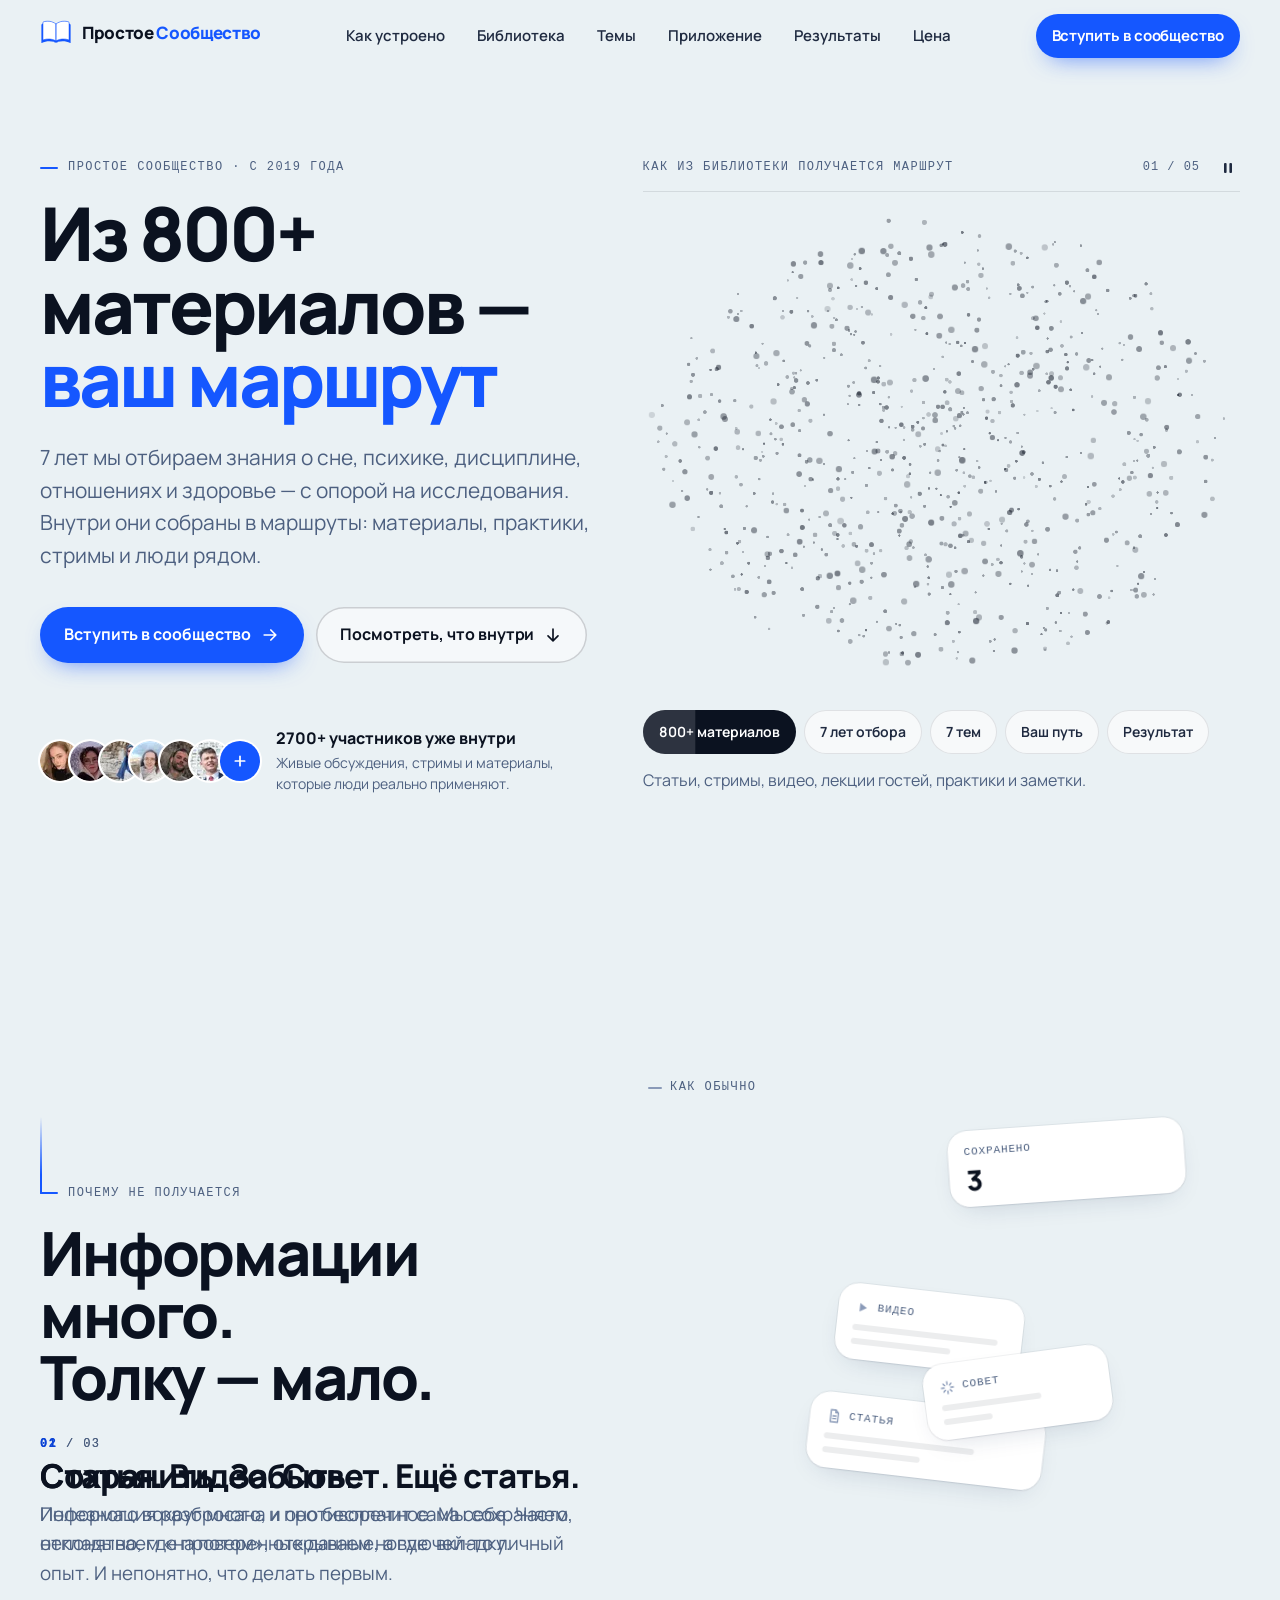
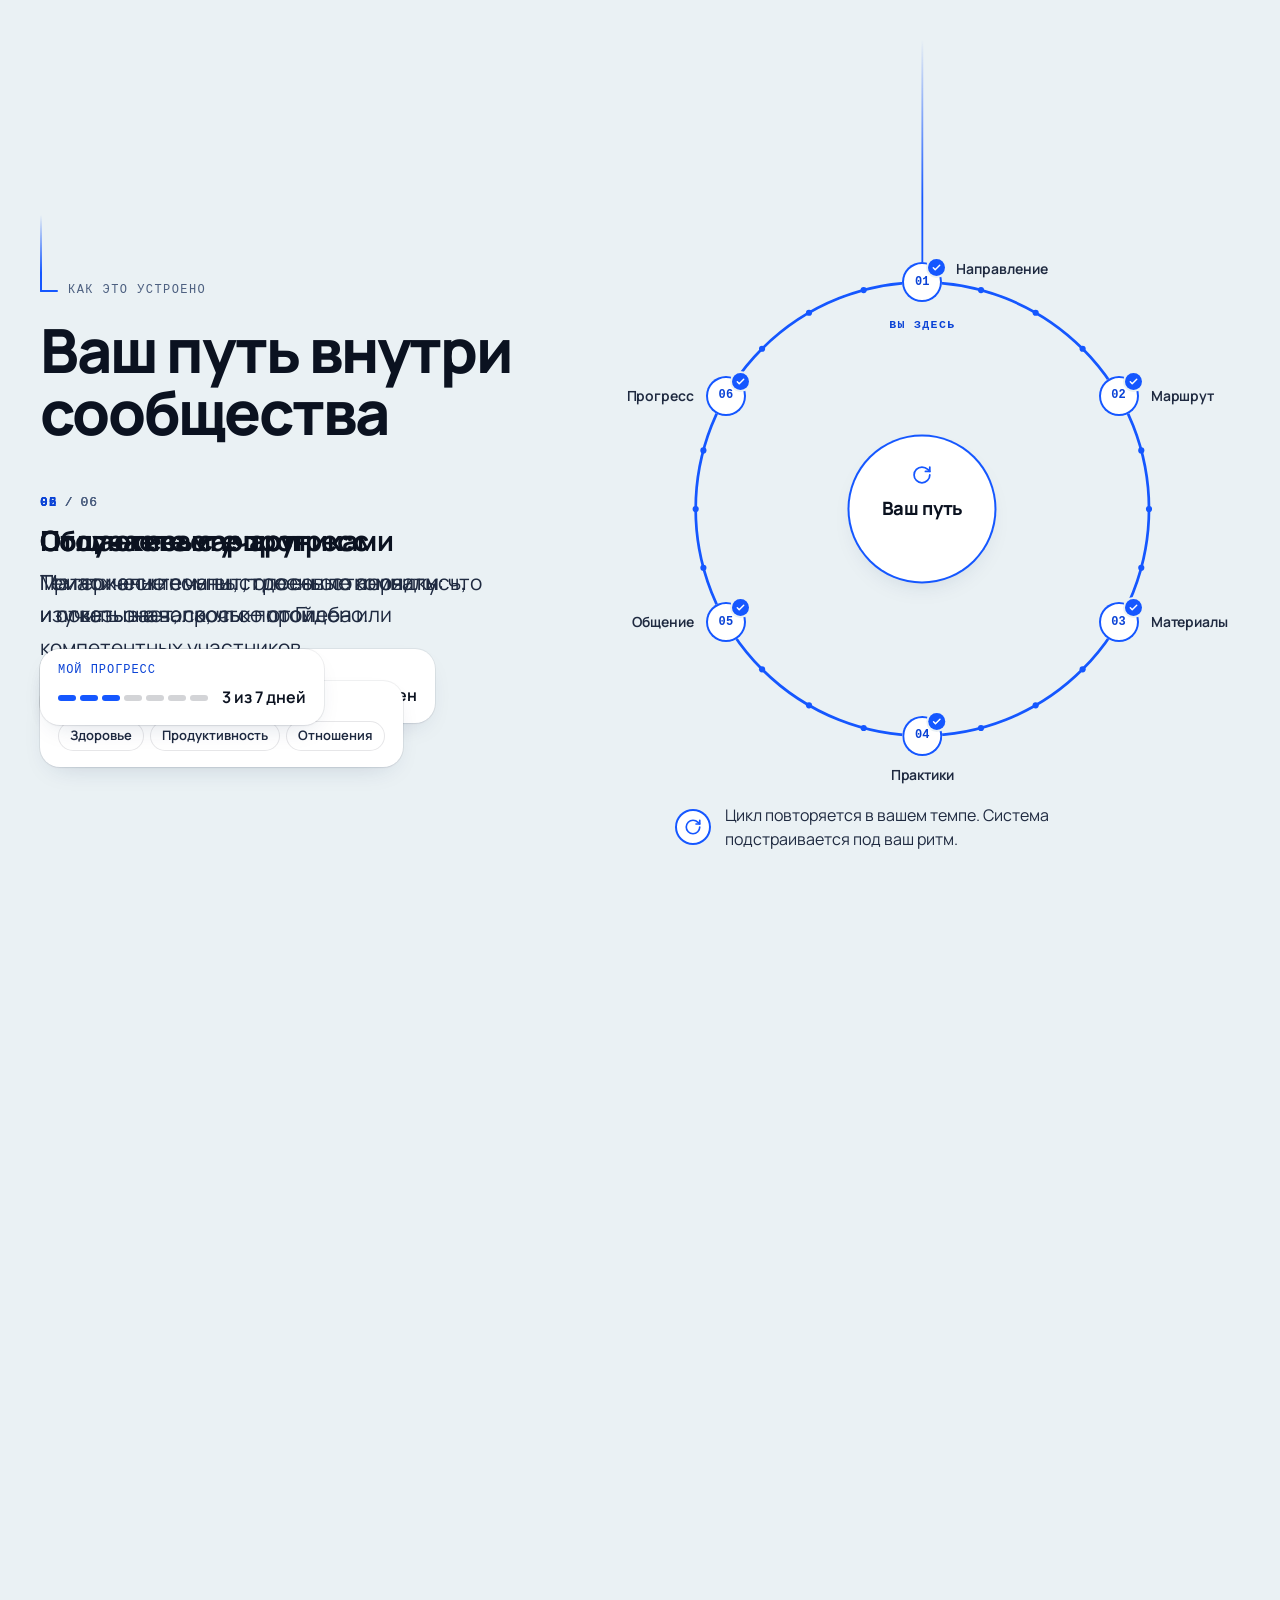
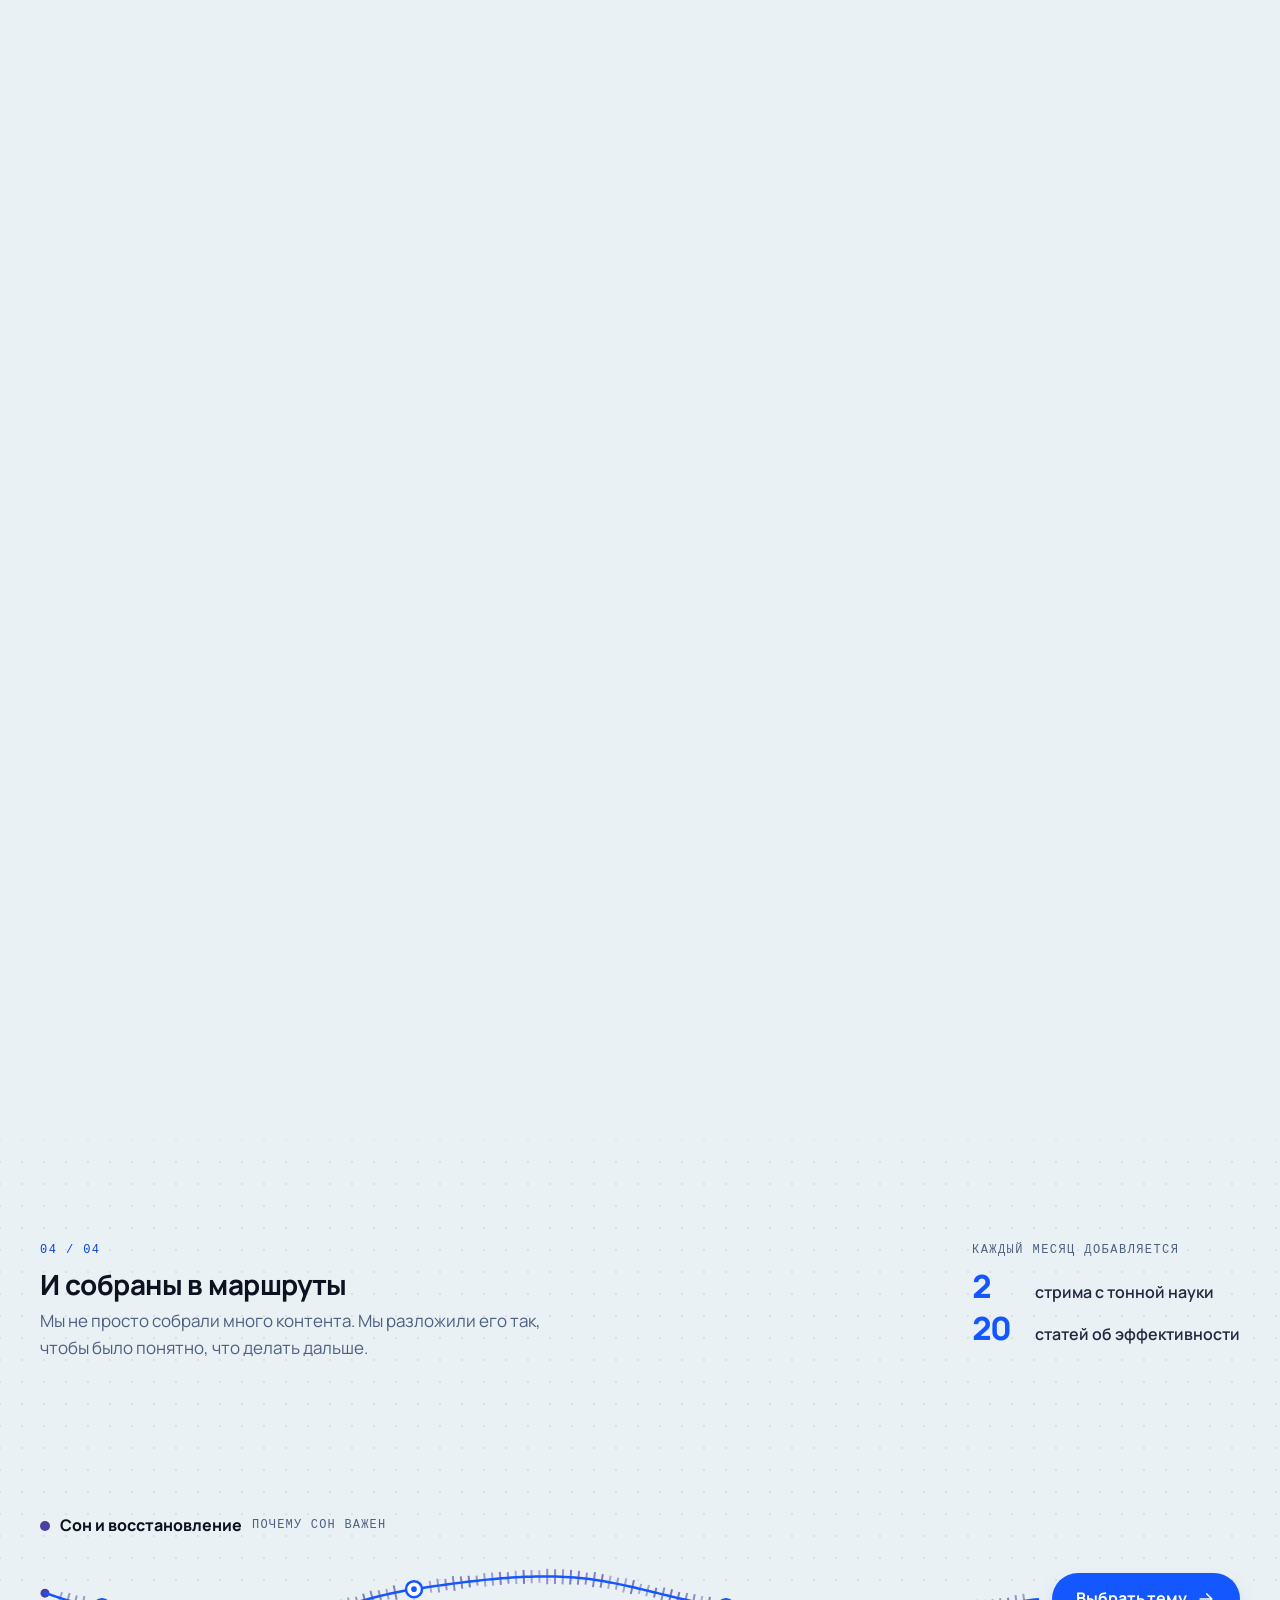
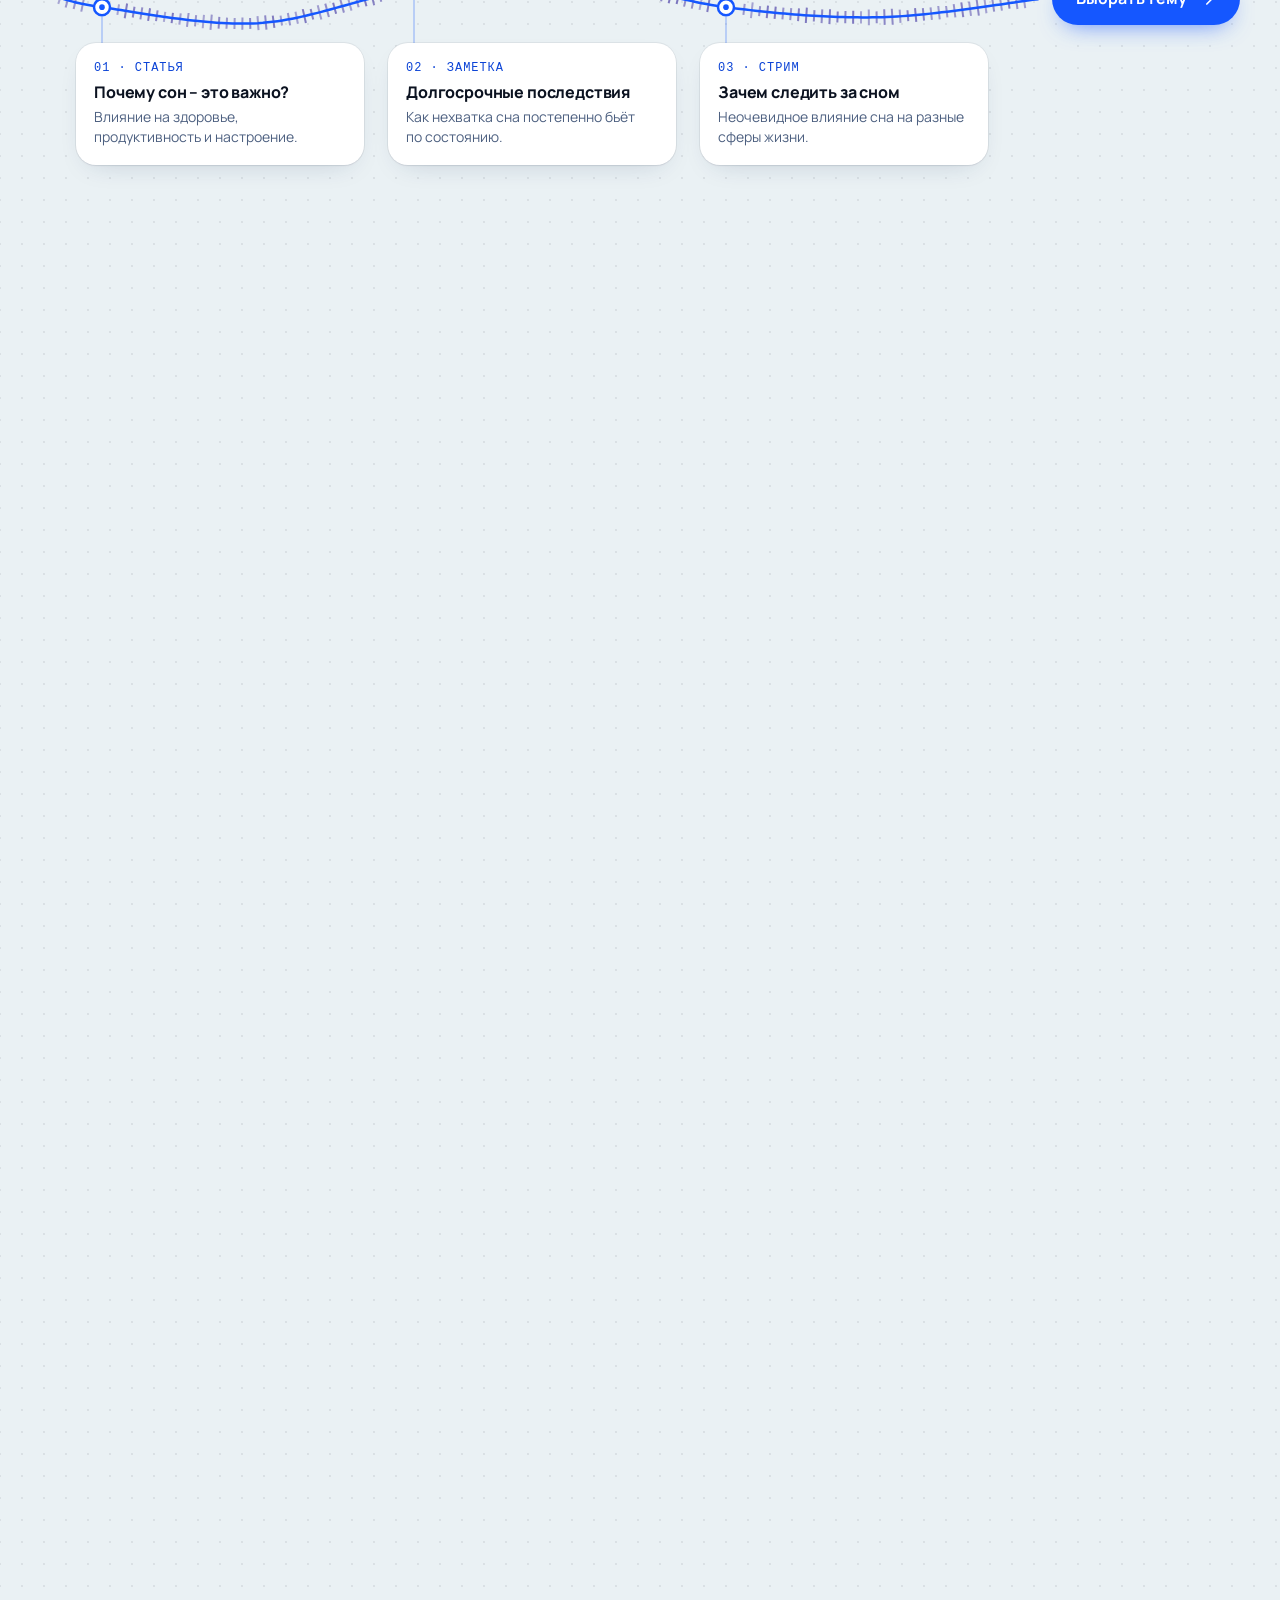
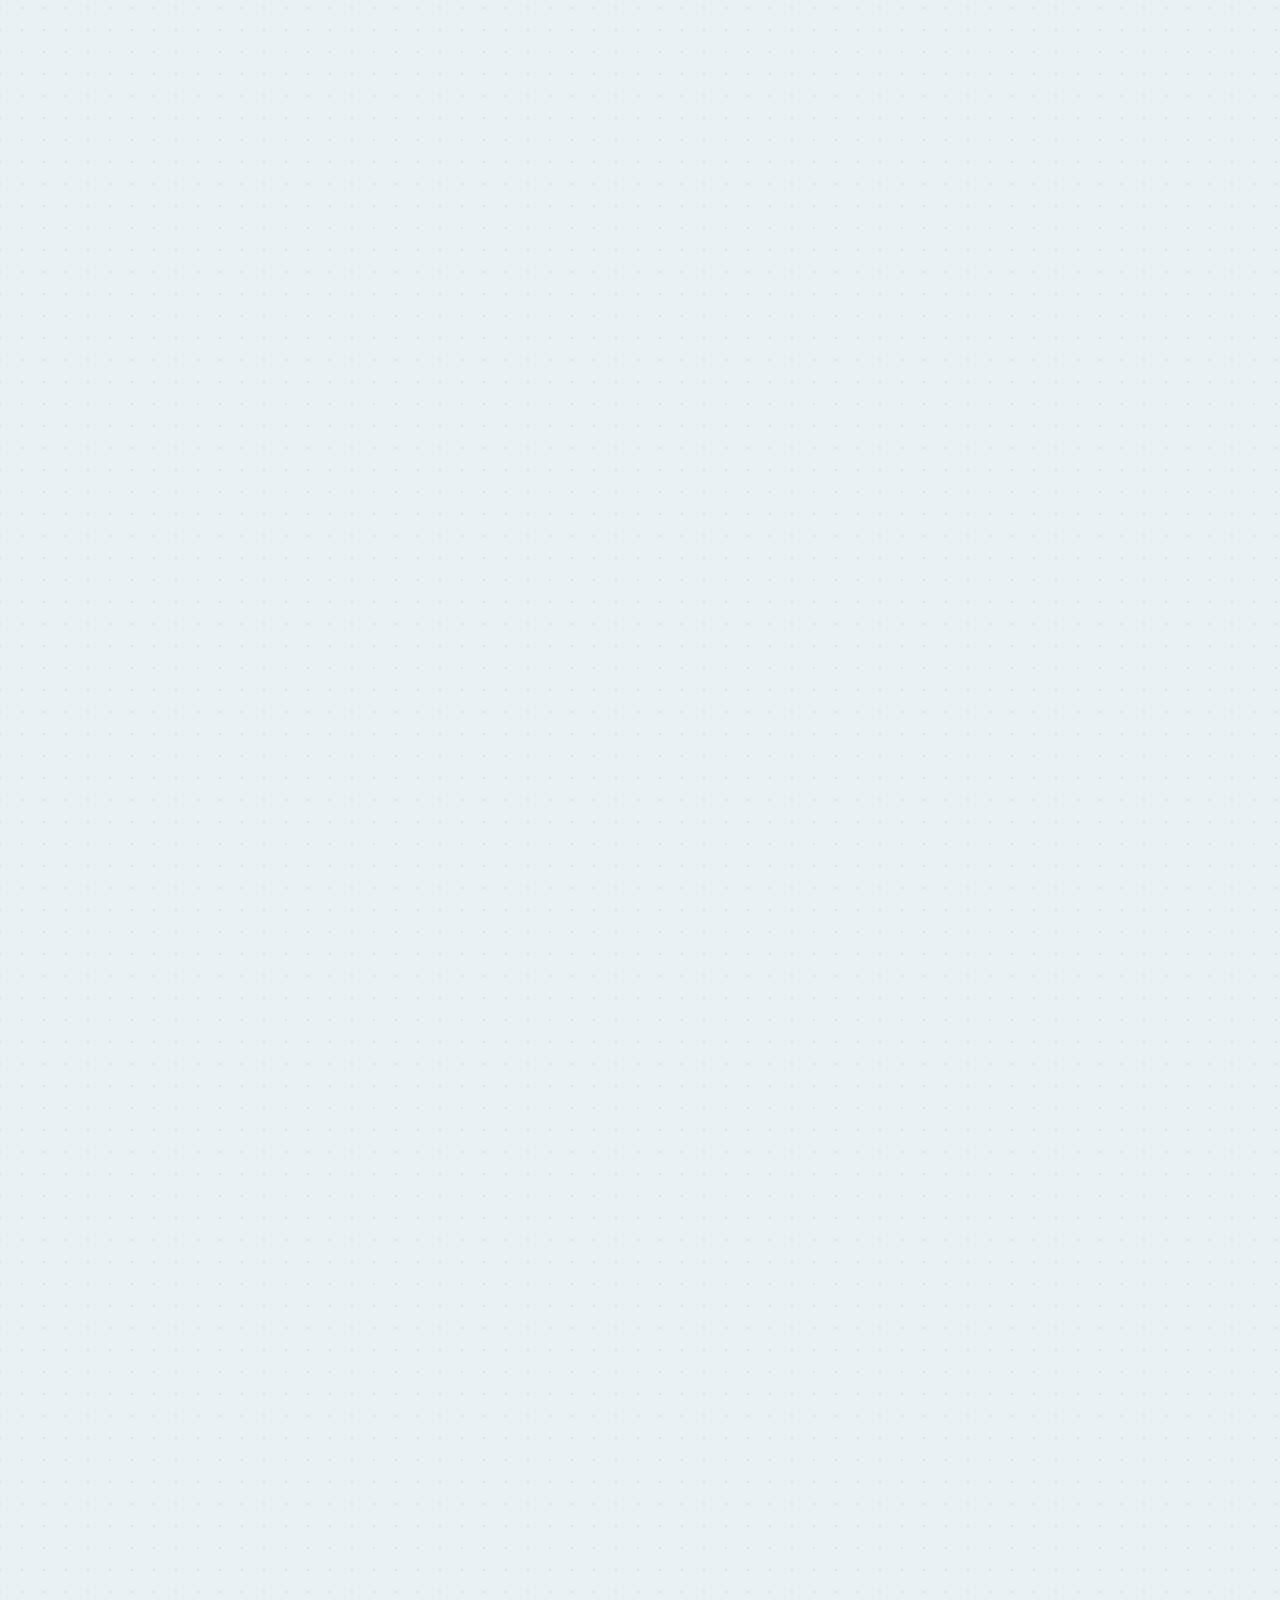
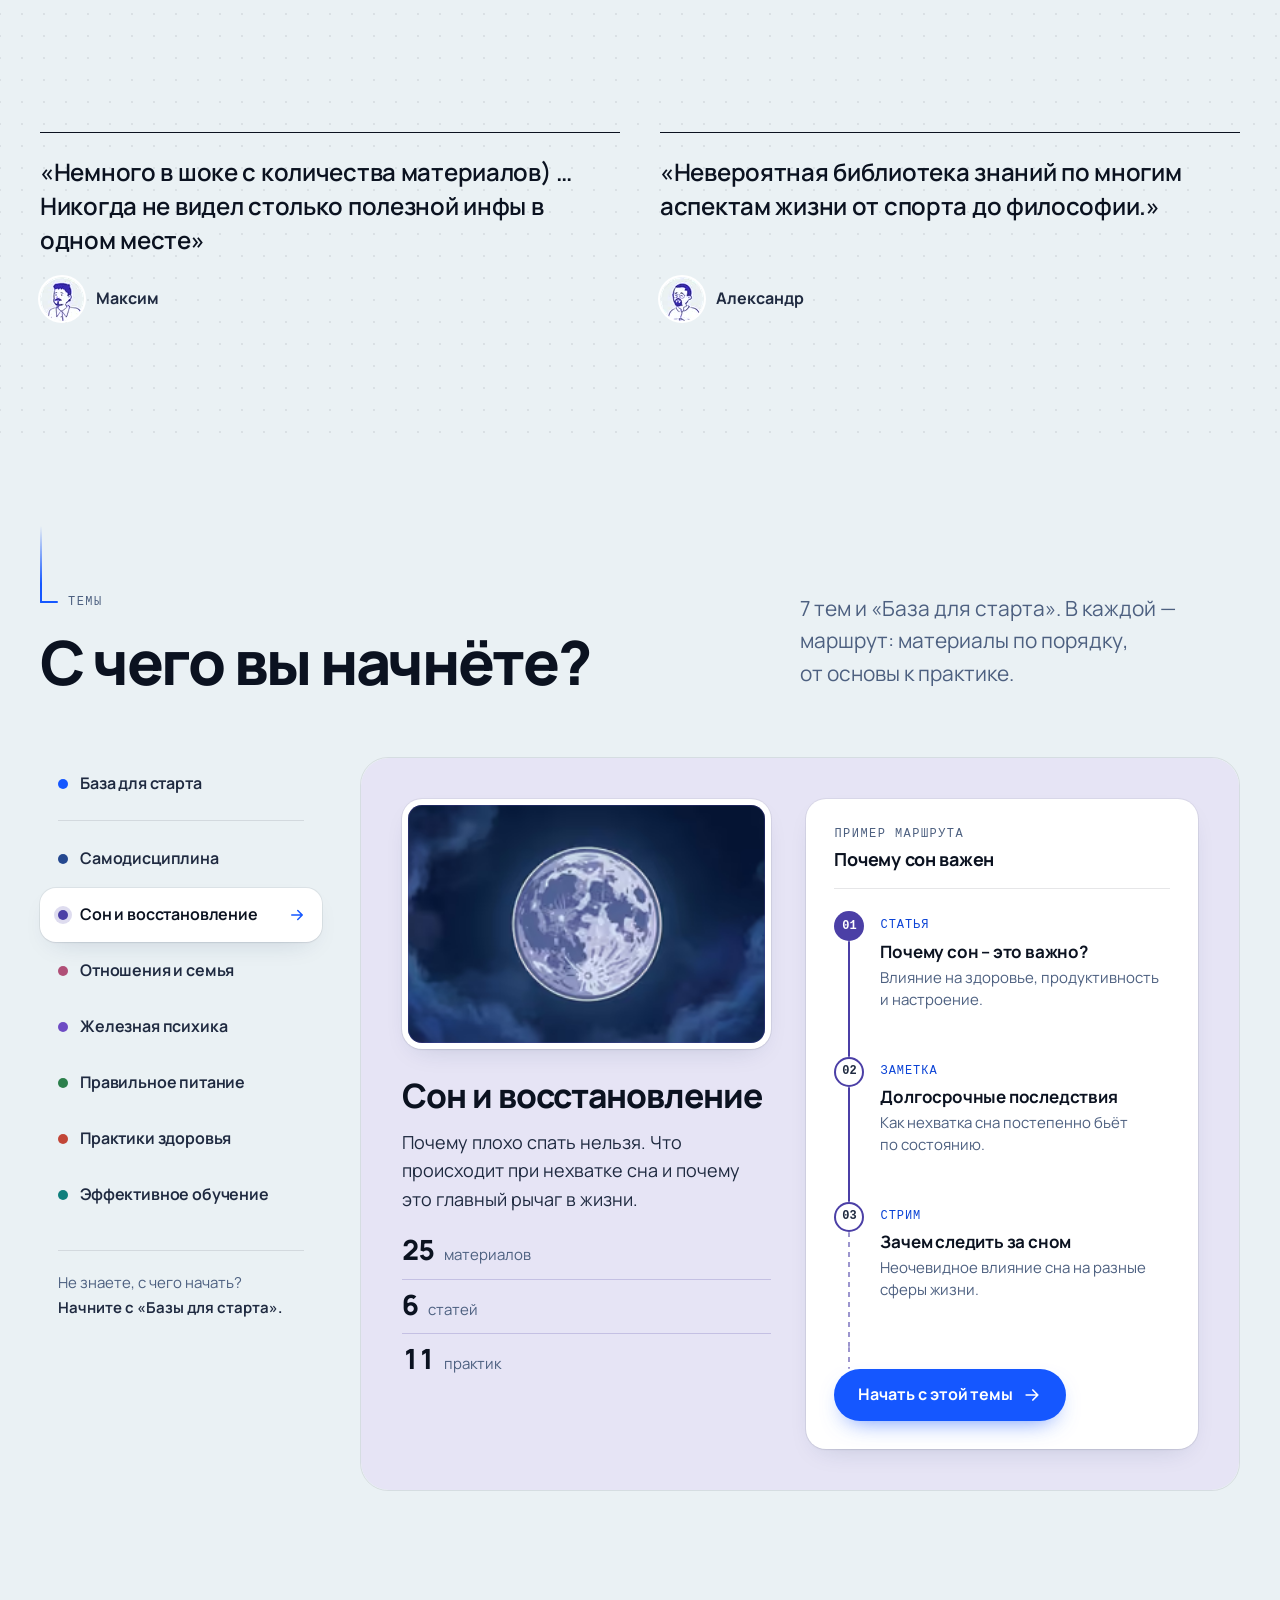
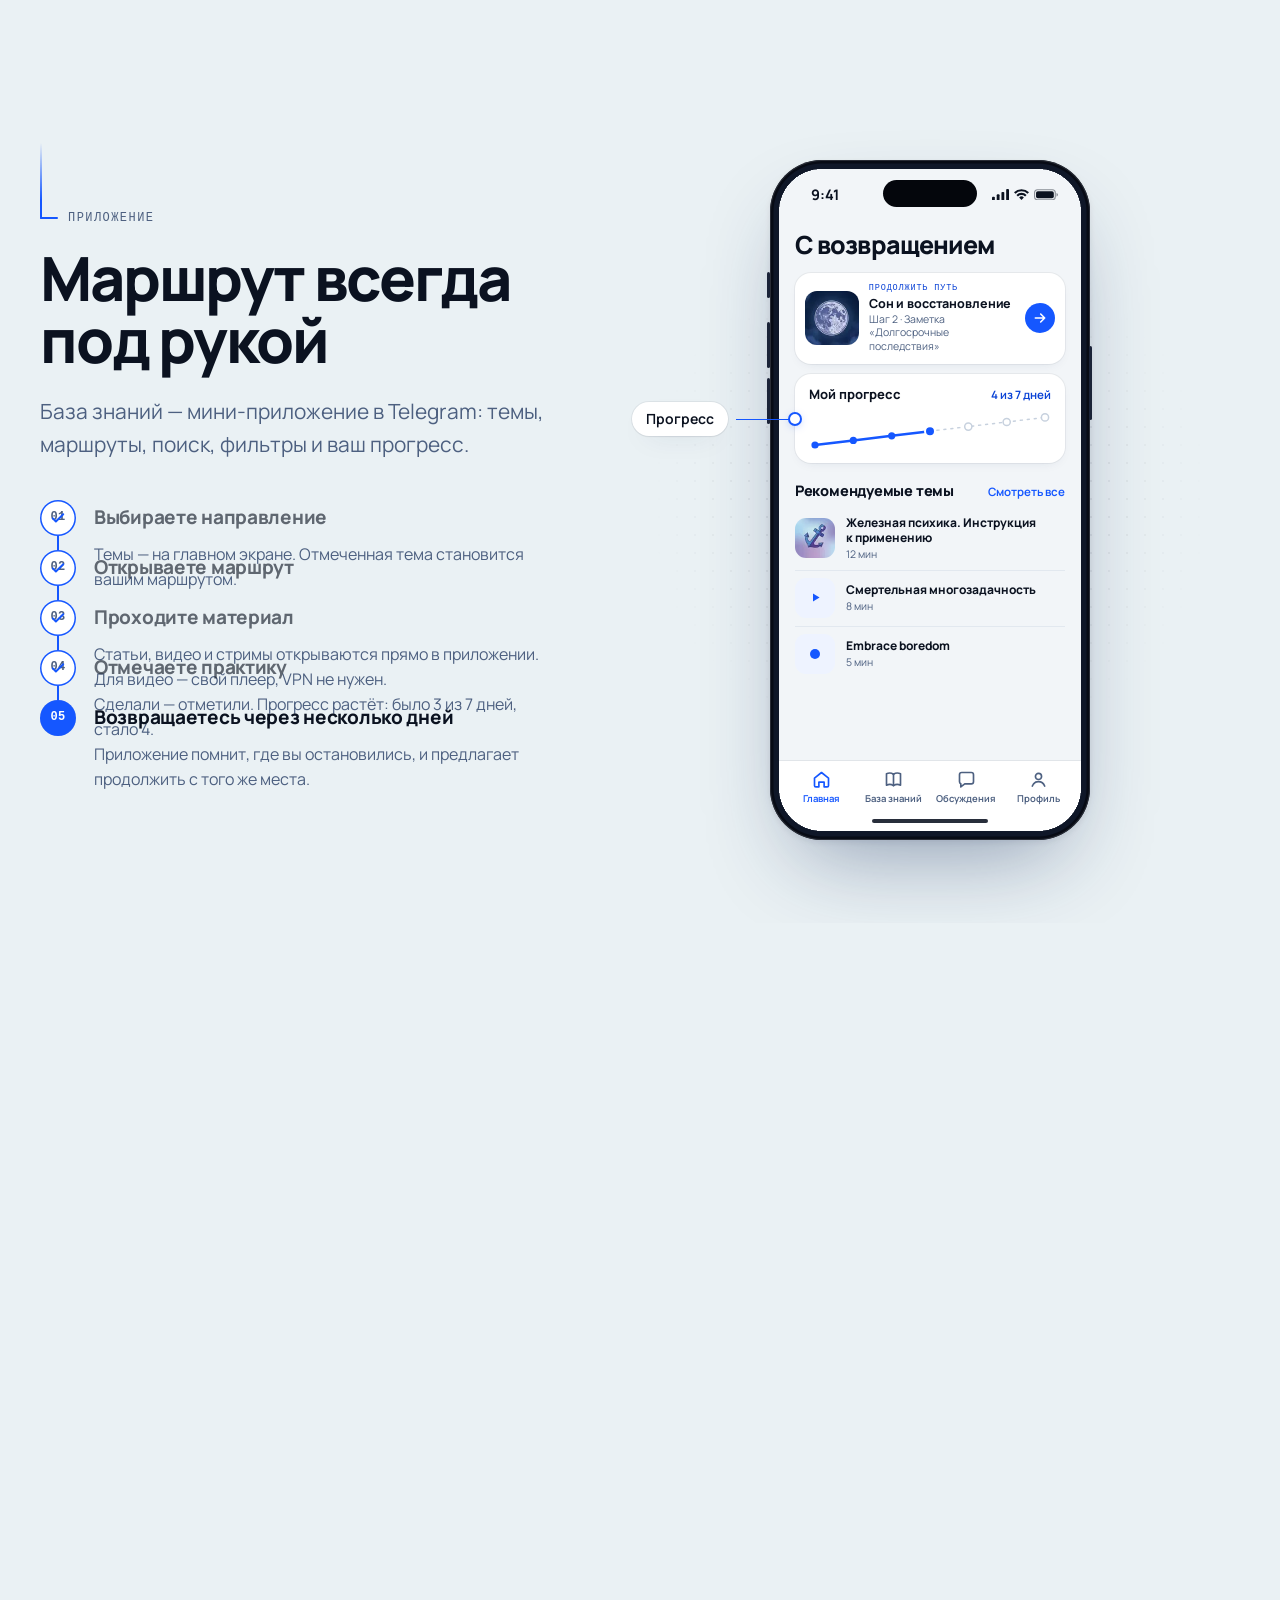
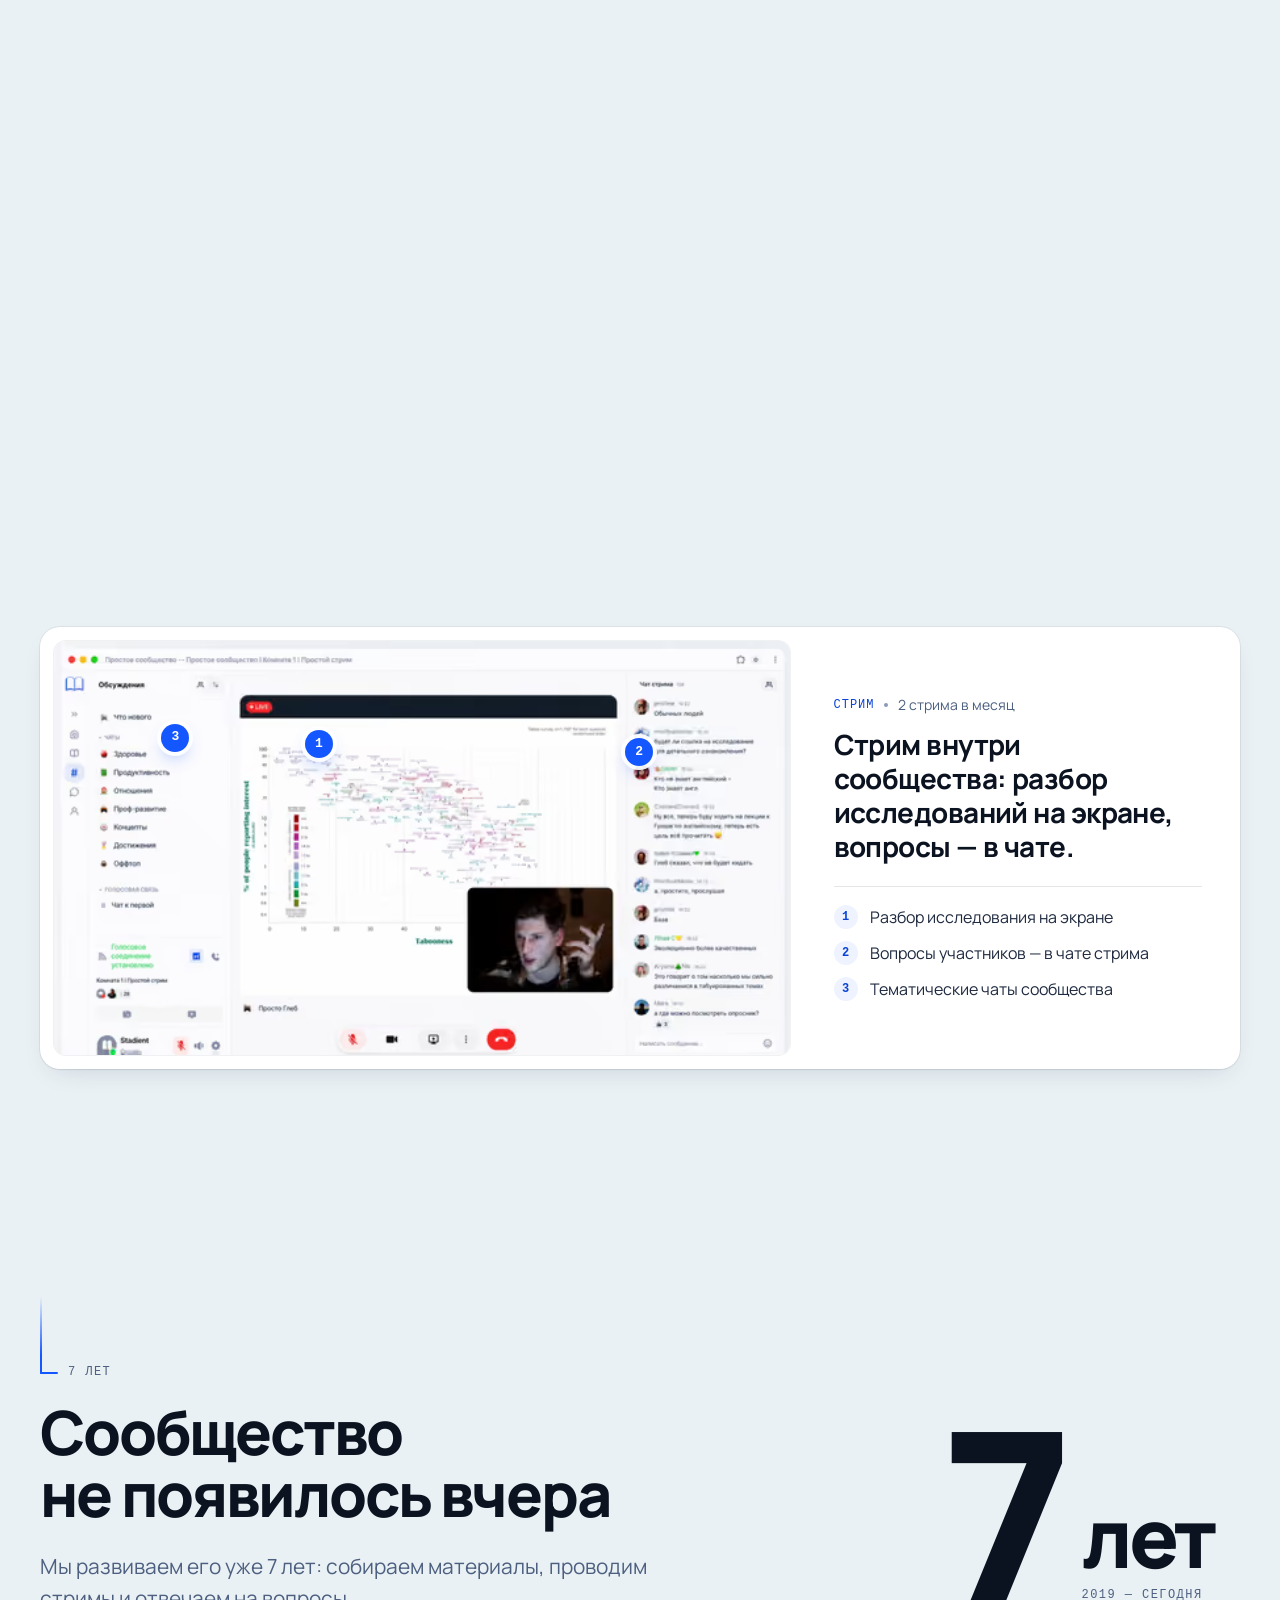
==== commit 762f9c4f: "Темы: без линии над первой цифрой, цифры ближе к описанию Co-Authored-By: Claude Opus 5.5 <noreply@a" ====
--- a/index.html
+++ b/index.html
@@ -4,7 +4,7 @@
 
 </script><script type="application/ld+json">{"@context":"https://schema.org","@graph":[{"@type":"Organization","@id":"https://go.prosto.social/#org","name":"Простое Сообщество","url":"https://go.prosto.social/","logo":"https://go.prosto.social/favicon/apple-touch-icon.png","email":"help@prosto.social","sameAs":["https://t.me/prostyemisli"]},{"@type":"WebSite","@id":"https://go.prosto.social/#website","url":"https://go.prosto.social/","name":"Простое Сообщество","inLanguage":"ru","publisher":{"@id":"https://go.prosto.social/#org"}},{"@type":"Product","@id":"https://go.prosto.social/#product","name":"Простое Сообщество — доступ к сообществу","description":"800+ материалов о сне, психике, самодисциплине, отношениях, питании и здоровье — отобраны за 7 лет и собраны в маршруты с практиками, стримами и сообществом из 2700+ участников.","image":"https://prosto-concept.github.io/og.png","brand":{"@id":"https://go.prosto.social/#org"},"offers":[{"@type":"Offer","name":"3 месяца","price":"2900","priceCurrency":"RUB","availability":"https://schema.org/InStock","url":"https://go.prosto.social/#pricing","seller":{"@id":"https://go.prosto.social/#org"}},{"@type":"Offer","name":"Навсегда","price":"24900","priceCurrency":"RUB","availability":"https://schema.org/InStock","url":"https://go.prosto.social/#pricing","seller":{"@id":"https://go.prosto.social/#org"}}]},{"@type":"FAQPage","@id":"https://go.prosto.social/#faq","mainEntity":[{"@type":"Question","name":"Что входит в подписку?","acceptedAnswer":{"@type":"Answer","text":"Вся база знаний (800+ материалов), маршруты по темам, лучшие практики, 2 стрима в месяц и их записи, тематические чаты и голосовые комнаты, приложение с вашим прогрессом. Тарифы отличаются только сроком доступа — внутри одно и то же."}},{"@type":"Question","name":"Как получить доступ?","acceptedAnswer":{"@type":"Answer","text":"После оплаты доступ открывается в течение 24 часов: ссылка придёт на почту, указанную при оформлении. Материалы находятся в базе знаний — мини-приложении в Telegram."}},{"@type":"Question","name":"На какой срок доступ?","acceptedAnswer":{"@type":"Answer","text":"На 3 месяца или навсегда — в зависимости от тарифа. Подписка на 3 месяца продлевается автоматически на тот же срок, «Навсегда» — разовый платёж без продлений."}},{"@type":"Question","name":"Что происходит после окончания подписки?","acceptedAnswer":{"@type":"Answer","text":"Если подписка не отключена, она продлится ещё на 3 месяца — о списании напомним за 3 дня и за 1 день. Если вы отключили подписку, доступ закроется в последний день оплаченного периода."}},{"@type":"Question","name":"Можно ли оплатить из другой страны?","acceptedAnswer":{"@type":"Answer","text":"Да. Принимаем иностранные карты Visa, Mastercard и другие: 40 $ за 3 месяца или 340 $ навсегда. Для карт Казахстана и Беларуси есть дополнительный способ оплаты. Криптовалютой — напишите нам в Telegram или на help@prosto.social."}},{"@type":"Question","name":"Есть ли возврат?","acceptedAnswer":{"@type":"Answer","text":"По условиям оферты оплаченный период не возвращается. Но подписку можно отключить в любой момент: доступ сохранится до конца оплаченного срока, а следующего списания не будет."}},{"@type":"Question","name":"Где находятся материалы?","acceptedAnswer":{"@type":"Answer","text":"В базе знаний — мини-приложении в Telegram. Материалы размечены по виду (курс, стрим, видео, гость, статья, лучшая практика, заметка) и теме, есть поиск и фильтры. Для видео используется свой плеер — VPN не нужен. При желании видео можно смотреть на YouTube."}},{"@type":"Question","name":"Нужны ли специальные знания?","acceptedAnswer":{"@type":"Answer","text":"Нет. Формальных требований нет — сообщество открыто для всех, кто стремится к развитию. Начать можно с «Базы для старта». По времени — как удобно: можно читать по одной статье в день, это 15 минут, а можно погрузиться глубже."}},{"@type":"Question","name":"Чем это отличается от бесплатных источников?","acceptedAnswer":{"@type":"Answer","text":"Бесплатной информации полно, но она разбросана, противоречит сама себе, и часто непонятно — это проверенные данные или просто чей-то личный опыт. Здесь мы отобрали материалы с опорой на исследования, убрали воду и собрали всё в понятную программу."}}]}]}</script><style>/*! tailwindcss v4.3.3 | MIT License | https://tailwindcss.com */
 @layer properties{@supports (((-webkit-hyphens:none)) and (not (margin-trim:inline))) or ((-moz-orient:inline) and (not (color:rgb(from red r g b)))){*,:before,:after,::backdrop{--tw-rotate-x:initial;--tw-rotate-y:initial;--tw-rotate-z:initial;--tw-skew-x:initial;--tw-skew-y:initial;--tw-border-style:solid;--tw-leading:initial;--tw-font-weight:initial;--tw-tracking:initial;--tw-shadow:0 0 #0000;--tw-shadow-color:initial;--tw-shadow-alpha:100%;--tw-inset-shadow:0 0 #0000;--tw-inset-shadow-color:initial;--tw-inset-shadow-alpha:100%;--tw-ring-color:initial;--tw-ring-shadow:0 0 #0000;--tw-inset-ring-color:initial;--tw-inset-ring-shadow:0 0 #0000;--tw-ring-inset:initial;--tw-ring-offset-width:0px;--tw-ring-offset-color:#fff;--tw-ring-offset-shadow:0 0 #0000;--tw-outline-style:solid;--tw-blur:initial;--tw-brightness:initial;--tw-contrast:initial;--tw-grayscale:initial;--tw-hue-rotate:initial;--tw-invert:initial;--tw-opacity:initial;--tw-saturate:initial;--tw-sepia:initial;--tw-drop-shadow:initial;--tw-drop-shadow-color:initial;--tw-drop-shadow-alpha:100%;--tw-drop-shadow-size:initial;--tw-backdrop-blur:initial;--tw-backdrop-brightness:initial;--tw-backdrop-contrast:initial;--tw-backdrop-grayscale:initial;--tw-backdrop-hue-rotate:initial;--tw-backdrop-invert:initial;--tw-backdrop-opacity:initial;--tw-backdrop-saturate:initial;--tw-backdrop-sepia:initial;--tw-ease:initial}}}@layer theme{:root,:host{--font-sans:"Manrope", "Manrope Fallback", ui-sans-serif, system-ui, -apple-system, "Segoe UI", sans-serif;--font-mono:ui-monospace, "SF Mono", "JetBrains Mono", Menlo, Consolas, "Liberation Mono", monospace;--spacing:.25rem;--font-weight-semibold:600;--font-weight-bold:700;--font-weight-extrabold:800;--radius-lg:.5rem;--ease-in:cubic-bezier(.4, 0, 1, 1);--ease-out:cubic-bezier(0, 0, .2, 1);--ease-in-out:cubic-bezier(.4, 0, .2, 1);--default-transition-duration:.15s;--default-transition-timing-function:cubic-bezier(.4, 0, .2, 1);--default-font-family:var(--font-sans);--default-mono-font-family:var(--font-mono);--color-bg:#eaf1f4;--color-bg-deep:#dde7ed;--color-surface:#f5f8fa;--color-paper:#fff;--color-ink:#0b1220;--color-ink-2:#1f2a40;--color-muted:#4d6080;--color-faint:#8a9ab8;--color-line:#0b12201a;--color-line-strong:#0b12202e;--color-accent:#1557ff;--color-accent-ink:#0b43d6;--color-accent-soft:#dce6ff;--color-accent-wash:#eef3ff;--color-night:#0a1433;--color-night-2:#121e45;--color-on-night:#e8eeff;--color-on-night-muted:#a9b6d9;--color-accent-bright:#7f9dff;--color-positive:#1d7f55;--text-mega:clamp(5.5rem, 1.6rem + 17vw, 17rem);--text-mega--line-height:.82;--text-mega--letter-spacing:-.055em;--text-mega--font-weight:800;--text-display:clamp(2.6rem, 1.2rem + 5.6vw, 6.4rem);--text-display--line-height:.98;--text-display--letter-spacing:-.04em;--text-display--font-weight:800;--text-h2:clamp(2.05rem, 1.25rem + 3.2vw, 4.1rem);--text-h2--line-height:1.02;--text-h2--letter-spacing:-.035em;--text-h2--font-weight:780;--text-h3:clamp(1.25rem, 1.02rem + .9vw, 1.75rem);--text-h3--line-height:1.16;--text-h3--letter-spacing:-.02em;--text-h3--font-weight:720;--text-lead:clamp(1.0625rem, .97rem + .42vw, 1.3125rem);--text-lead--line-height:1.55;--text-body:1rem;--text-body--line-height:1.6;--text-small:.875rem;--text-small--line-height:1.5;--text-label:.75rem;--text-label--line-height:1.25;--text-label--letter-spacing:.08em;--radius-card:20px;--radius-panel:28px;--radius-chip:999px;--shadow-hair:0 0 0 1px #0b12200f;--shadow-soft:0 1px 2px #0b12200d, 0 10px 28px -14px #142d5b38;--shadow-lift:0 2px 6px #0b12200d, 0 28px 56px -24px #142d5b57;--shadow-phone:0 2px 6px #0b122014, 0 40px 90px -30px #142d5b73;--ease-out-soft:cubic-bezier(.22, .7, .18, 1);--ease-in-out-soft:cubic-bezier(.65, 0, .35, 1);--ease-spring-soft:cubic-bezier(.34, 1.26, .64, 1);--breakpoint-xs:23.4375rem}}@layer base{*,:after,:before,::backdrop{box-sizing:border-box;border:0 solid;margin:0;padding:0}::file-selector-button{box-sizing:border-box;border:0 solid;margin:0;padding:0}html,:host{-webkit-text-size-adjust:100%;tab-size:4;line-height:1.5;font-family:var(--default-font-family,-apple-system, BlinkMacSystemFont, "Segoe UI", Roboto, "Helvetica Neue", "Noto Sans", Arial, sans-serif, "Apple Color Emoji", "Segoe UI Emoji", "Segoe UI Symbol", "Noto Color Emoji");font-feature-settings:var(--default-font-feature-settings,normal);font-variation-settings:var(--default-font-variation-settings,normal);-webkit-tap-highlight-color:transparent}hr{height:0;color:inherit;border-top-width:1px}abbr:where([title]){text-decoration:underline dotted}h1,h2,h3,h4,h5,h6{font-size:inherit;font-weight:inherit}a{color:inherit;-webkit-text-decoration:inherit;-webkit-text-decoration:inherit;-webkit-text-decoration:inherit;text-decoration:inherit}b,strong{font-weight:bolder}code,kbd,samp,pre{font-family:var(--default-mono-font-family,ui-monospace, SFMono-Regular, Menlo, Monaco, Consolas, "Liberation Mono", "Courier New", monospace);font-feature-settings:var(--default-mono-font-feature-settings,normal);font-variation-settings:var(--default-mono-font-variation-settings,normal);font-size:1em}small{font-size:80%}sub,sup{vertical-align:baseline;font-size:75%;line-height:0;position:relative}sub{bottom:-.25em}sup{top:-.5em}table{text-indent:0;border-color:inherit;border-collapse:collapse}:-moz-focusring:where(:not(iframe)){outline:auto}progress{vertical-align:baseline}summary{display:list-item}ol,ul,menu{list-style:none}img,svg,video,canvas,audio,iframe,embed,object{vertical-align:middle;display:block}img,video{max-width:100%;height:auto}button,input,select,optgroup,textarea{font:inherit;font-feature-settings:inherit;font-variation-settings:inherit;letter-spacing:inherit;color:inherit;opacity:1;background-color:#0000;border-radius:0}::file-selector-button{font:inherit;font-feature-settings:inherit;font-variation-settings:inherit;letter-spacing:inherit;color:inherit;opacity:1;background-color:#0000;border-radius:0}:where(select:is([multiple],[size])) optgroup{font-weight:bolder}:where(select:is([multiple],[size])) optgroup option{padding-inline-start:20px}::file-selector-button{margin-inline-end:4px}::placeholder{opacity:1}@supports (not ((-webkit-appearance:-apple-pay-button))) or (contain-intrinsic-size:1px){::placeholder{color:currentColor}@supports (color:color-mix(in lab, red, red)){::placeholder{color:color-mix(in oklab, currentcolor 50%, transparent)}}}textarea{resize:vertical}::-webkit-search-decoration{-webkit-appearance:none}::-webkit-date-and-time-value{min-height:1lh;text-align:inherit}::-webkit-datetime-edit{display:inline-flex}::-webkit-datetime-edit-fields-wrapper{padding:0}::-webkit-datetime-edit{padding-block:0}::-webkit-datetime-edit-year-field{padding-block:0}::-webkit-datetime-edit-month-field{padding-block:0}::-webkit-datetime-edit-day-field{padding-block:0}::-webkit-datetime-edit-hour-field{padding-block:0}::-webkit-datetime-edit-minute-field{padding-block:0}::-webkit-datetime-edit-second-field{padding-block:0}::-webkit-datetime-edit-millisecond-field{padding-block:0}::-webkit-datetime-edit-meridiem-field{padding-block:0}::-webkit-calendar-picker-indicator{line-height:1}:-moz-ui-invalid{box-shadow:none}button,input:where([type=button],[type=reset],[type=submit]){appearance:button}::file-selector-button{appearance:button}::-webkit-inner-spin-button{height:auto}::-webkit-outer-spin-button{height:auto}[hidden]:where(:not([hidden=until-found])){display:none!important}html{background:var(--color-bg);color:var(--color-ink);font-family:var(--font-sans);-webkit-font-smoothing:antialiased;-moz-osx-font-smoothing:grayscale;text-rendering:optimizelegibility;scroll-padding-top:calc(var(--header-h) + 12px);-webkit-text-size-adjust:100%}body{min-height:100vh;font-size:var(--text-body);line-height:var(--text-body--line-height);font-feature-settings:"ss01" off;overflow-x:clip}::selection{background:var(--color-accent);color:#fff}:focus-visible{outline:2.5px solid var(--color-accent);outline-offset:3px;border-radius:6px}.on-night :focus-visible{outline-color:var(--color-accent-bright)}h1,h2,h3,h4{text-wrap:balance}p{text-wrap:pretty}img,svg,canvas{display:block}button{cursor:pointer}[hidden]{display:none!important}}@layer components{.container-x{width:100%;max-width:1320px;padding-inline:var(--gutter);margin-inline:auto}.section-pad{padding-block:clamp(88px,12vh + 24px,168px)}.eyebrow{font-family:var(--font-mono);font-size:var(--text-label);line-height:var(--text-label--line-height);letter-spacing:.12em;text-transform:uppercase;color:var(--color-muted);align-items:center;gap:10px;display:inline-flex}.eyebrow:before{content:"";background:var(--color-accent);border-radius:2px;width:18px;height:2px}.on-night .eyebrow{color:var(--color-on-night-muted)}.on-night .eyebrow:before{background:var(--color-accent-bright)}.eyebrow-thread{position:relative}.eyebrow-thread:after{content:"";background:linear-gradient(to bottom, #1557ff00, var(--color-accent) 75%);transform-origin:50% 0;width:2px;height:clamp(44px,6vw,88px);transition:transform 1.1s var(--ease-out-soft);border-radius:2px;position:absolute;bottom:calc(50% - 1px);left:0}.justify-center.eyebrow-thread:after{bottom:100%;left:calc(50% - 1px)}.on-night .eyebrow-thread:after{background:linear-gradient(to bottom, #7f9dff00, var(--color-accent-bright) 75%)}html.motion .eyebrow-thread:not(.is-in):after{transform:scaleY(0)}.mono{font-family:var(--font-mono);font-feature-settings:"tnum" 1}.tnum{font-variant-numeric:tabular-nums}.btn{border-radius:var(--radius-chip);letter-spacing:-.005em;white-space:nowrap;min-height:52px;transition:transform var(--dur-micro) var(--ease-out-soft), background-color var(--dur-micro) ease, color var(--dur-micro) ease, box-shadow var(--dur-micro) ease, border-color var(--dur-micro) ease;-webkit-tap-highlight-color:transparent;justify-content:center;align-items:center;gap:.55em;padding:0 24px;font-size:1rem;font-weight:700;line-height:1.1;text-decoration:none;display:inline-flex;position:relative}.btn:active{transform:scale(.98)}.btn-primary{background:var(--color-accent);color:#fff;box-shadow:0 10px 24px -12px #1557ffbf}@media (hover:hover){.btn-primary:hover{background:var(--color-accent-ink);transform:translateY(-1px);box-shadow:0 14px 28px -12px #1557ffcc}}.btn-primary:focus-visible{background:var(--color-accent-ink);transform:translateY(-1px);box-shadow:0 14px 28px -12px #1557ffcc}.btn-secondary{color:var(--color-ink);box-shadow:inset 0 0 0 1.5px var(--color-line-strong);background:#ffffff8c}@media (hover:hover){.btn-secondary:hover{background:#fff;box-shadow:inset 0 0 0 1.5px #0b122052}}.btn-secondary:focus-visible{background:#fff;box-shadow:inset 0 0 0 1.5px #0b122052}.on-night .btn-secondary{color:var(--color-on-night);background:0 0;box-shadow:inset 0 0 0 1.5px #e8eeff47}.btn-lg{min-height:60px;padding:0 30px;font-size:1.0625rem}.btn-sm{min-height:44px;padding:0 16px;font-size:.9375rem}.btn .btn-arrow{transition:transform var(--dur-micro) var(--ease-out-soft)}.btn:hover .btn-arrow{transform:translate(3px)}.link{color:var(--color-accent-ink);text-underline-offset:3px;transition:text-decoration-color var(--dur-micro) ease;text-decoration:underline 1px #0b43d659}.link:hover{text-decoration-color:currentColor}.card{background:var(--color-paper);border-radius:var(--radius-card);box-shadow:var(--shadow-hair), var(--shadow-soft)}.chip{border-radius:var(--radius-chip);height:30px;box-shadow:inset 0 0 0 1px var(--color-line);color:var(--color-ink-2);white-space:nowrap;background:#ffffffb3;align-items:center;gap:6px;padding:0 12px;font-size:.8125rem;font-weight:650;display:inline-flex}.type-tag{font-family:var(--font-mono);letter-spacing:.08em;text-transform:uppercase;color:var(--color-accent-ink);font-size:.75rem}.ph{max-width:100%;color:var(--color-ink-2);font-family:var(--font-mono);letter-spacing:.02em;text-transform:uppercase;white-space:normal;background:#ffffff8c;border:1.5px dashed #0b122047;border-radius:8px;align-items:center;gap:6px;padding:4px 10px;font-size:.75rem;line-height:1.35;display:inline-flex}.on-night .ph{color:var(--color-on-night-muted);background:#e8eeff0f;border-color:#e8eeff59}.ph-block{text-align:center;border-radius:inherit;justify-content:center;align-items:center;width:100%;height:100%;min-height:120px;display:flex}.dot-grid{background-image:radial-gradient(#0b122013 1px,#0000 1.3px);background-position:-11px -11px;background-size:22px 22px}.on-night .dot-grid,.dot-grid-night{background-image:radial-gradient(#e8eeff14 1px,#0000 1.3px);background-size:22px 22px}.visually-hidden{clip:rect(0 0 0 0);white-space:nowrap;border:0;width:1px;height:1px;margin:-1px;padding:0;overflow:hidden;position:absolute!important}}@layer utilities{.\@container{container-type:inline-size}.visible{visibility:visible}.absolute{position:absolute}.fixed{position:fixed}.relative{position:relative}.sticky{position:sticky}.container{width:100%}@media (width>=23.4375rem){.container{max-width:23.4375rem}}@media (width>=40rem){.container{max-width:40rem}}@media (width>=48rem){.container{max-width:48rem}}@media (width>=64rem){.container{max-width:64rem}}@media (width>=80rem){.container{max-width:80rem}}@media (width>=96rem){.container{max-width:96rem}}.mx-auto{margin-inline:auto}.mt-2{margin-top:calc(var(--spacing) * 2)}.mt-3{margin-top:calc(var(--spacing) * 3)}.mt-4{margin-top:calc(var(--spacing) * 4)}.mt-5{margin-top:calc(var(--spacing) * 5)}.mt-6{margin-top:calc(var(--spacing) * 6)}.mt-7{margin-top:calc(var(--spacing) * 7)}.mt-8{margin-top:calc(var(--spacing) * 8)}.-ml-2\.5{margin-left:calc(var(--spacing) * -2.5)}.\!grid{display:grid!important}.block{display:block}.flex{display:flex}.grid{display:grid}.hidden{display:none}.inline{display:inline}.inline-flex{display:inline-flex}.table{display:table}.h-\[var\(--header-h\)\]{height:var(--header-h)}.w-full{width:100%}.max-w-\[40rem\]{max-width:40rem}.max-w-\[56rem\]{max-width:56rem}.max-w-\[760px\]{max-width:760px}.min-w-0{min-width:0}.flex-shrink{flex-shrink:1}.shrink-0{flex-shrink:0}.flex-grow{flex-grow:1}.transform{transform:var(--tw-rotate-x,) var(--tw-rotate-y,) var(--tw-rotate-z,) var(--tw-skew-x,) var(--tw-skew-y,)}.resize{resize:both}.flex-wrap{flex-wrap:wrap}.content-start{align-content:flex-start}.items-baseline{align-items:baseline}.items-center{align-items:center}.items-start{align-items:flex-start}.justify-between{justify-content:space-between}.justify-center{justify-content:center}.gap-1{gap:var(--spacing)}.gap-2{gap:calc(var(--spacing) * 2)}.gap-2\.5{gap:calc(var(--spacing) * 2.5)}.gap-3{gap:calc(var(--spacing) * 3)}.gap-4{gap:calc(var(--spacing) * 4)}.gap-6{gap:calc(var(--spacing) * 6)}.gap-8{gap:calc(var(--spacing) * 8)}.gap-10{gap:calc(var(--spacing) * 10)}.gap-x-2{column-gap:calc(var(--spacing) * 2)}.gap-y-1{row-gap:var(--spacing)}.overflow-visible{overflow:visible}.rounded-card{border-radius:var(--radius-card)}.rounded-full{border-radius:2147483647px}.rounded-lg{border-radius:var(--radius-lg)}.rounded-panel{border-radius:var(--radius-panel)}.border{border-style:var(--tw-border-style);border-width:1px}.border-t{border-top-style:var(--tw-border-style);border-top-width:1px}.border-b{border-bottom-style:var(--tw-border-style);border-bottom-width:1px}.border-line{border-color:var(--color-line)}.bg-accent{background-color:var(--color-accent)}.bg-bg{background-color:var(--color-bg)}.bg-bg-deep{background-color:var(--color-bg-deep)}.bg-paper{background-color:var(--color-paper)}.bg-surface{background-color:var(--color-surface)}.object-cover{object-fit:cover}.py-12{padding-block:calc(var(--spacing) * 12)}.py-14{padding-block:calc(var(--spacing) * 14)}.text-center{text-align:center}.text-left{text-align:left}.text-display{font-size:var(--text-display);line-height:var(--tw-leading,var(--text-display--line-height));letter-spacing:var(--tw-tracking,var(--text-display--letter-spacing));font-weight:var(--tw-font-weight,var(--text-display--font-weight))}.text-h2{font-size:var(--text-h2);line-height:var(--tw-leading,var(--text-h2--line-height));letter-spacing:var(--tw-tracking,var(--text-h2--letter-spacing));font-weight:var(--tw-font-weight,var(--text-h2--font-weight))}.text-h3{font-size:var(--text-h3);line-height:var(--tw-leading,var(--text-h3--line-height));letter-spacing:var(--tw-tracking,var(--text-h3--letter-spacing));font-weight:var(--tw-font-weight,var(--text-h3--font-weight))}.text-mega{font-size:var(--text-mega);line-height:var(--tw-leading,var(--text-mega--line-height));letter-spacing:var(--tw-tracking,var(--text-mega--letter-spacing));font-weight:var(--tw-font-weight,var(--text-mega--font-weight))}.text-label{font-size:var(--text-label);line-height:var(--tw-leading,var(--text-label--line-height));letter-spacing:var(--tw-tracking,var(--text-label--letter-spacing))}.text-body{font-size:var(--text-body);line-height:var(--tw-leading,var(--text-body--line-height))}.text-lead{font-size:var(--text-lead);line-height:var(--tw-leading,var(--text-lead--line-height))}.text-small{font-size:var(--text-small);line-height:var(--tw-leading,var(--text-small--line-height))}.text-\[1\.5rem\]{font-size:1.5rem}.text-\[1\.375rem\]{font-size:1.375rem}.text-\[1\.0625rem\]{font-size:1.0625rem}.leading-none{--tw-leading:1;line-height:1}.font-bold{--tw-font-weight:var(--font-weight-bold);font-weight:var(--font-weight-bold)}.font-extrabold{--tw-font-weight:var(--font-weight-extrabold);font-weight:var(--font-weight-extrabold)}.font-semibold{--tw-font-weight:var(--font-weight-semibold);font-weight:var(--font-weight-semibold)}.tracking-\[-0\.02em\]{--tw-tracking:-.02em;letter-spacing:-.02em}.text-wrap{text-wrap:wrap}.text-accent{color:var(--color-accent)}.text-accent-bright{color:var(--color-accent-bright)}.text-accent-ink{color:var(--color-accent-ink)}.text-ink{color:var(--color-ink)}.text-ink-2{color:var(--color-ink-2)}.text-muted{color:var(--color-muted)}.text-on-night{color:var(--color-on-night)}.text-on-night-muted{color:var(--color-on-night-muted)}.accent-ink{accent-color:var(--color-ink)}.shadow-hair{--tw-shadow:0 0 0 1px var(--tw-shadow-color,#0b12200f);box-shadow:var(--tw-inset-shadow), var(--tw-inset-ring-shadow), var(--tw-ring-offset-shadow), var(--tw-ring-shadow), var(--tw-shadow)}.shadow-lift{--tw-shadow:0 2px 6px var(--tw-shadow-color,#0b12200d), 0 28px 56px -24px var(--tw-shadow-color,#142d5b57);box-shadow:var(--tw-inset-shadow), var(--tw-inset-ring-shadow), var(--tw-ring-offset-shadow), var(--tw-ring-shadow), var(--tw-shadow)}.shadow-phone{--tw-shadow:0 2px 6px var(--tw-shadow-color,#0b122014), 0 40px 90px -30px var(--tw-shadow-color,#142d5b73);box-shadow:var(--tw-inset-shadow), var(--tw-inset-ring-shadow), var(--tw-ring-offset-shadow), var(--tw-ring-shadow), var(--tw-shadow)}.shadow-soft{--tw-shadow:0 1px 2px var(--tw-shadow-color,#0b12200d), 0 10px 28px -14px var(--tw-shadow-color,#142d5b38);box-shadow:var(--tw-inset-shadow), var(--tw-inset-ring-shadow), var(--tw-ring-offset-shadow), var(--tw-ring-shadow), var(--tw-shadow)}.ring{--tw-ring-shadow:var(--tw-ring-inset,) 0 0 0 calc(1px + var(--tw-ring-offset-width)) var(--tw-ring-color,currentcolor);box-shadow:var(--tw-inset-shadow), var(--tw-inset-ring-shadow), var(--tw-ring-offset-shadow), var(--tw-ring-shadow), var(--tw-shadow)}.ring-2{--tw-ring-shadow:var(--tw-ring-inset,) 0 0 0 calc(2px + var(--tw-ring-offset-width)) var(--tw-ring-color,currentcolor);box-shadow:var(--tw-inset-shadow), var(--tw-inset-ring-shadow), var(--tw-ring-offset-shadow), var(--tw-ring-shadow), var(--tw-shadow)}.ring-paper{--tw-ring-color:var(--color-paper)}.outline{outline-style:var(--tw-outline-style);outline-width:1px}.blur{--tw-blur:blur(8px);filter:var(--tw-blur,) var(--tw-brightness,) var(--tw-contrast,) var(--tw-grayscale,) var(--tw-hue-rotate,) var(--tw-invert,) var(--tw-saturate,) var(--tw-sepia,) var(--tw-drop-shadow,)}.filter{filter:var(--tw-blur,) var(--tw-brightness,) var(--tw-contrast,) var(--tw-grayscale,) var(--tw-hue-rotate,) var(--tw-invert,) var(--tw-saturate,) var(--tw-sepia,) var(--tw-drop-shadow,)}.backdrop-filter{backdrop-filter:var(--tw-backdrop-blur,) var(--tw-backdrop-brightness,) var(--tw-backdrop-contrast,) var(--tw-backdrop-grayscale,) var(--tw-backdrop-hue-rotate,) var(--tw-backdrop-invert,) var(--tw-backdrop-opacity,) var(--tw-backdrop-saturate,) var(--tw-backdrop-sepia,)}.transition{transition-property:color,background-color,border-color,outline-color,text-decoration-color,fill,stroke,--tw-gradient-from,--tw-gradient-via,--tw-gradient-to,opacity,box-shadow,transform,translate,scale,rotate,filter,-webkit-backdrop-filter,backdrop-filter,display,content-visibility,overlay,pointer-events;transition-timing-function:var(--tw-ease,var(--default-transition-timing-function));transition-duration:var(--tw-duration,var(--default-transition-duration))}.ease-in{--tw-ease:var(--ease-in);transition-timing-function:var(--ease-in)}.ease-in-out{--tw-ease:var(--ease-in-out);transition-timing-function:var(--ease-in-out)}.ease-in-out-soft{--tw-ease:var(--ease-in-out-soft);transition-timing-function:var(--ease-in-out-soft)}.ease-out{--tw-ease:var(--ease-out);transition-timing-function:var(--ease-out)}.ease-out-soft{--tw-ease:var(--ease-out-soft);transition-timing-function:var(--ease-out-soft)}@media (width>=40rem){.sm\:hidden{display:none}.sm\:inline{display:inline}.sm\:grid-cols-2{grid-template-columns:repeat(2,minmax(0,1fr))}}@media (width>=48rem){.md\:col-span-2{grid-column:span 2/span 2}.md\:flex{display:flex}.md\:hidden{display:none}.md\:grid-cols-\[1\.2fr_2fr\]{grid-template-columns:1.2fr 2fr}.md\:flex-wrap{flex-wrap:wrap}.md\:gap-x-6{column-gap:calc(var(--spacing) * 6)}.md\:py-16{padding-block:calc(var(--spacing) * 16)}}@media (width>=80rem){.xl\:block{display:block}}.\[\&\>span\:last-child\]\:text-\[0\.95rem\]>span:last-child{font-size:.95rem}@media not all and (width>=359px){.max-\[359px\]\:\[\&\>span\:last-child\]\:hidden>span:last-child{display:none}}@media (width>=40rem){.sm\:\[\&\>span\:last-child\]\:text-\[1\.0625rem\]>span:last-child{font-size:1.0625rem}}}@font-face{font-family:Manrope;font-style:normal;font-display:swap;font-weight:200 800;src:url(/fonts/manrope-cyrillic-wght-normal.woff2)format("woff2");unicode-range:U+301,U+400-45F,U+490-491,U+4B0-4B1,U+2116}@font-face{font-family:Manrope;font-style:normal;font-display:swap;font-weight:200 800;src:url(/fonts/manrope-latin-wght-normal.woff2)format("woff2");unicode-range:U+??,U+131,U+152-153,U+2BB-2BC,U+2C6,U+2DA,U+2DC,U+304,U+308,U+329,U+2000-206F,U+20AC,U+2122,U+2191,U+2193,U+2212,U+2215,U+FEFF,U+FFFD}@font-face{font-family:Manrope;font-style:normal;font-display:swap;font-weight:200 800;src:url(/fonts/manrope-latin-ext-wght-normal.woff2)format("woff2");unicode-range:U+100-2BA,U+2BD-2C5,U+2C7-2CC,U+2CE-2D7,U+2DD-2FF,U+304,U+308,U+329,U+1D00-1DBF,U+1E00-1E9F,U+1EF2-1EFF,U+2020,U+20A0-20AB,U+20AD-20C0,U+2113,U+2C60-2C7F,U+A720-A7FF}@font-face{font-family:Manrope Fallback;src:local(Arial);size-adjust:103.5%;ascent-override:103%;descent-override:29%;line-gap-override:0%}:root{--dur-micro:.16s;--dur-reveal:.8s;--dur-state:.52s;--stagger:70ms;--gutter:20px;--header-h:64px;color-scheme:light}@media (width>=768px){:root{--gutter:40px;--header-h:72px}}@media (prefers-reduced-motion:no-preference){html:focus-within{scroll-behavior:smooth}}html:not(.motion) .motion-only,html.motion .static-only{display:none!important}html.motion [data-reveal]{transition:opacity var(--dur-reveal) var(--ease-out-soft), transform var(--dur-reveal) var(--ease-out-soft), clip-path var(--dur-reveal) var(--ease-out-soft);transition-delay:calc(var(--i,0) * var(--stagger))}html.motion [data-reveal]:not(.is-in){opacity:0;transform:translateY(28px)}html.motion [data-reveal=fade]:not(.is-in){transform:none}html.motion [data-reveal=scale]:not(.is-in){transform:scale(.96)}html.motion [data-reveal=clip]:not(.is-in){opacity:1;clip-path:inset(0 0 100%);transform:none}html.motion [data-reveal=clip].is-in{clip-path:inset(0)}html.motion [data-lines] [data-line]{overflow-clip-margin:.12em;vertical-align:top;display:inline-block;overflow:clip}html.motion [data-lines] [data-line]>span{transition:transform 1s var(--ease-out-soft);transition-delay:calc(var(--i,0) * 90ms);display:inline-block}html.motion [data-lines]:not(.is-in) [data-line]>span{transform:translateY(105%)}.scene{position:relative}html.motion .scene[data-sticky]{height:var(--scene-h,300vh)}@media (width<=767px){html.motion .scene[data-sticky]{height:var(--scene-h-sm,var(--scene-h,300vh))}}html.motion .scene[data-sticky]>.scene-stage{height:100svh;position:sticky;top:0;overflow:hidden}main>section{overflow-x:clip}html.has-sticky-cta{scroll-padding-bottom:calc(var(--sticky-cta-h,0px) + 16px)}html.dialog-open{overflow:hidden}html.has-sticky-cta body{padding-bottom:calc(76px + env(safe-area-inset-bottom))}@media (width>=768px){html.has-sticky-cta body{padding-bottom:0}}@media (prefers-reduced-motion:reduce){*,:before,:after{scroll-behavior:auto!important;transition-duration:.01ms!important;animation-duration:.01ms!important;animation-iteration-count:1!important}}.skip-link{z-index:100;clip-path:inset(50%);white-space:nowrap;width:1px;height:1px;position:fixed;top:12px;left:12px;overflow:hidden}.skip-link:after{content:attr(data-label)}.skip-link:focus-visible{clip-path:none;background:var(--color-ink);color:#fff;border-radius:12px;width:auto;height:auto;padding:10px 16px;font-weight:700;overflow:visible}@property --tw-rotate-x{syntax:"*";inherits:false}@property --tw-rotate-y{syntax:"*";inherits:false}@property --tw-rotate-z{syntax:"*";inherits:false}@property --tw-skew-x{syntax:"*";inherits:false}@property --tw-skew-y{syntax:"*";inherits:false}@property --tw-border-style{syntax:"*";inherits:false;initial-value:solid}@property --tw-leading{syntax:"*";inherits:false}@property --tw-font-weight{syntax:"*";inherits:false}@property --tw-tracking{syntax:"*";inherits:false}@property --tw-shadow{syntax:"*";inherits:false;initial-value:0 0 #0000}@property --tw-shadow-color{syntax:"*";inherits:false}@property --tw-shadow-alpha{syntax:"<percentage>";inherits:false;initial-value:100%}@property --tw-inset-shadow{syntax:"*";inherits:false;initial-value:0 0 #0000}@property --tw-inset-shadow-color{syntax:"*";inherits:false}@property --tw-inset-shadow-alpha{syntax:"<percentage>";inherits:false;initial-value:100%}@property --tw-ring-color{syntax:"*";inherits:false}@property --tw-ring-shadow{syntax:"*";inherits:false;initial-value:0 0 #0000}@property --tw-inset-ring-color{syntax:"*";inherits:false}@property --tw-inset-ring-shadow{syntax:"*";inherits:false;initial-value:0 0 #0000}@property --tw-ring-inset{syntax:"*";inherits:false}@property --tw-ring-offset-width{syntax:"<length>";inherits:false;initial-value:0}@property --tw-ring-offset-color{syntax:"*";inherits:false;initial-value:#fff}@property --tw-ring-offset-shadow{syntax:"*";inherits:false;initial-value:0 0 #0000}@property --tw-outline-style{syntax:"*";inherits:false;initial-value:solid}@property --tw-blur{syntax:"*";inherits:false}@property --tw-brightness{syntax:"*";inherits:false}@property --tw-contrast{syntax:"*";inherits:false}@property --tw-grayscale{syntax:"*";inherits:false}@property --tw-hue-rotate{syntax:"*";inherits:false}@property --tw-invert{syntax:"*";inherits:false}@property --tw-opacity{syntax:"*";inherits:false}@property --tw-saturate{syntax:"*";inherits:false}@property --tw-sepia{syntax:"*";inherits:false}@property --tw-drop-shadow{syntax:"*";inherits:false}@property --tw-drop-shadow-color{syntax:"*";inherits:false}@property --tw-drop-shadow-alpha{syntax:"<percentage>";inherits:false;initial-value:100%}@property --tw-drop-shadow-size{syntax:"*";inherits:false}@property --tw-backdrop-blur{syntax:"*";inherits:false}@property --tw-backdrop-brightness{syntax:"*";inherits:false}@property --tw-backdrop-contrast{syntax:"*";inherits:false}@property --tw-backdrop-grayscale{syntax:"*";inherits:false}@property --tw-backdrop-hue-rotate{syntax:"*";inherits:false}@property --tw-backdrop-invert{syntax:"*";inherits:false}@property --tw-backdrop-opacity{syntax:"*";inherits:false}@property --tw-backdrop-saturate{syntax:"*";inherits:false}@property --tw-backdrop-sepia{syntax:"*";inherits:false}@property --tw-ease{syntax:"*";inherits:false}
-.checkout[data-astro-cid-vz42p6la]{width:100%;max-width:100%;max-height:100dvh;color:var(--color-ink);background:0 0;border:0;margin:auto auto 0;padding:0;overflow:visible}@media (width>=640px){.checkout[data-astro-cid-vz42p6la]{width:min(540px,100% - 32px);margin:auto}}.checkout[data-astro-cid-vz42p6la]::backdrop{background:#0a143375}.checkout-panel[data-astro-cid-vz42p6la]{overscroll-behavior:contain;max-height:calc(100dvh - 24px);padding:24px 20px calc(24px + env(safe-area-inset-bottom));background:var(--color-paper);box-shadow:var(--shadow-lift);border-radius:24px 24px 0 0;overflow:auto}@media (width>=640px){.checkout-panel[data-astro-cid-vz42p6la]{border-radius:var(--radius-panel);padding:32px}}html.motion .checkout[data-astro-cid-vz42p6la][open] .checkout-panel[data-astro-cid-vz42p6la]{animation:sheet-in var(--dur-state) var(--ease-out-soft)}html.motion .checkout[data-astro-cid-vz42p6la][open]::backdrop{animation:fade-in var(--dur-state) ease}@keyframes sheet-in{0%{opacity:0;transform:translateY(40px)}}@keyframes fade-in{0%{opacity:0}}.checkout-close[data-astro-cid-vz42p6la]{width:44px;height:44px;color:var(--color-muted);background:var(--color-surface);transition:background-color var(--dur-micro) ease, color var(--dur-micro) ease;border-radius:999px;flex-shrink:0;place-items:center;display:grid}.checkout-close[data-astro-cid-vz42p6la]:hover{color:var(--color-ink);background:var(--color-accent-wash)}.checkout-label[data-astro-cid-vz42p6la]{font-family:var(--font-mono);letter-spacing:.1em;text-transform:uppercase;color:var(--color-muted);padding:0;font-size:.75rem}.checkout-seg[data-astro-cid-vz42p6la]{background:var(--color-surface);box-shadow:inset 0 0 0 1px var(--color-line);border-radius:16px;grid-template-columns:1fr 1fr;gap:4px;padding:4px;display:grid}.checkout-seg[data-astro-cid-vz42p6la] button[data-astro-cid-vz42p6la]{min-height:48px;color:var(--color-muted);transition:background-color var(--dur-micro) ease, color var(--dur-micro) ease, box-shadow var(--dur-micro) ease;border-radius:12px;justify-content:center;align-items:center;gap:8px;font-weight:700;display:inline-flex}.checkout-seg[data-astro-cid-vz42p6la] button[data-astro-cid-vz42p6la][aria-checked=true]{background:var(--color-paper);color:var(--color-ink);box-shadow:inset 0 0 0 1.5px var(--color-accent), 0 4px 12px -6px #142d5b40}.checkout-option[data-astro-cid-vz42p6la]{background:var(--color-paper);width:100%;box-shadow:inset 0 0 0 1.5px var(--color-line);transition:box-shadow var(--dur-micro) ease, background-color var(--dur-micro) ease;border-radius:16px;align-items:center;gap:14px;padding:14px 16px;display:flex}.checkout-option[data-astro-cid-vz42p6la]:hover{box-shadow:inset 0 0 0 1.5px var(--color-line-strong)}.checkout-option[data-astro-cid-vz42p6la][aria-checked=true]{background:var(--color-accent-wash);box-shadow:inset 0 0 0 2px var(--color-accent)}.checkout-option[data-astro-cid-vz42p6la]>.grid[data-astro-cid-vz42p6la]{flex:1;min-width:0}.checkout-option-icon[data-astro-cid-vz42p6la]{background:var(--color-surface);width:40px;height:40px;color:var(--color-accent);border-radius:12px;flex-shrink:0;place-items:center;display:grid}.checkout-check[data-astro-cid-vz42p6la]{width:22px;height:22px;box-shadow:inset 0 0 0 2px var(--color-line-strong);transition:box-shadow var(--dur-micro) ease, background-color var(--dur-micro) ease;border-radius:999px;flex:0 0 22px}[data-astro-cid-vz42p6la][aria-checked=true]>.checkout-check[data-astro-cid-vz42p6la]{background:var(--color-accent);box-shadow:inset 0 0 0 6px var(--color-accent), inset 0 0 0 11px #fff}.checkout-input[data-astro-cid-vz42p6la]{background:var(--color-surface);width:100%;min-height:52px;box-shadow:inset 0 0 0 1.5px var(--color-line);color:var(--color-ink);border-radius:14px;padding:0 16px;font-size:1rem}.checkout-input[data-astro-cid-vz42p6la]:focus{box-shadow:inset 0 0 0 2px var(--color-accent);background:#fff;outline:none}.checkout-input[data-astro-cid-vz42p6la][aria-invalid=true]{box-shadow:inset 0 0 0 2px #c24637}.checkout-error[data-astro-cid-vz42p6la]{color:#b03a2e;font-size:.875rem;font-weight:600}.checkout-badge[data-astro-cid-vz42p6la]{color:#176b47;background:#e3f3eb;border-radius:999px;align-items:center;height:24px;padding:0 10px;font-size:.75rem;font-weight:700;display:inline-flex}.checkout-demo[data-astro-cid-vz42p6la]{color:var(--color-accent-ink);background:var(--color-accent-wash);border-radius:14px;padding:12px 14px;font-size:.9375rem;font-weight:600}.site-header[data-astro-cid-isef26zo]{z-index:50;transition:background-color .24s,box-shadow .24s;position:fixed;inset:0 0 auto}.site-header[data-astro-cid-isef26zo][data-scrolled=true],html:not(.js) .site-header[data-astro-cid-isef26zo]{box-shadow:0 1px 0 var(--color-line);background:#eaf1f4f0}@supports (backdrop-filter:blur(8px)){.site-header[data-astro-cid-isef26zo][data-scrolled=true]{backdrop-filter:saturate(1.4)blur(10px);background:#eaf1f4db}}.nav-link[data-astro-cid-isef26zo]{height:40px;color:var(--color-ink-2);transition:background-color var(--dur-micro) ease, color var(--dur-micro) ease;border-radius:999px;align-items:center;padding:0 14px;font-size:.9375rem;font-weight:600;display:inline-flex}.nav-link[data-astro-cid-isef26zo]:hover{color:var(--color-ink);background:#ffffffb3}.header-progress[data-astro-cid-isef26zo]{opacity:0;height:2px;transition:opacity .24s;position:absolute;bottom:-1px;left:0;right:0;overflow:hidden}.site-header[data-astro-cid-isef26zo][data-scrolled=true] .header-progress[data-astro-cid-isef26zo]{opacity:1}.header-progress[data-astro-cid-isef26zo] span[data-astro-cid-isef26zo]{background:var(--color-accent);transform-origin:0;height:100%;display:block;transform:scaleX(0)}.reviews[data-astro-cid-k3hosnk6]{width:100%;max-width:100%;max-height:100dvh;color:var(--color-ink);background:0 0;border:0;margin:auto auto 0;padding:0}@media (width>=640px){.reviews[data-astro-cid-k3hosnk6]{width:min(720px,100% - 32px);margin:auto}}.reviews[data-astro-cid-k3hosnk6]::backdrop{background:#0a143375}.reviews-panel[data-astro-cid-k3hosnk6]{overscroll-behavior:contain;max-height:calc(100dvh - 24px);padding:0 20px calc(24px + env(safe-area-inset-bottom));background:var(--color-paper);box-shadow:var(--shadow-lift);border-radius:24px 24px 0 0;overflow:auto}@media (width>=640px){.reviews-panel[data-astro-cid-k3hosnk6]{border-radius:var(--radius-panel);padding:0 32px 32px}}.reviews-head[data-astro-cid-k3hosnk6]{z-index:1;background:var(--color-paper);justify-content:space-between;align-items:center;gap:16px;padding:20px 0 12px;display:flex;position:sticky;top:0}html.motion .reviews[data-astro-cid-k3hosnk6][open] .reviews-panel[data-astro-cid-k3hosnk6]{animation:reviews-in var(--dur-state) var(--ease-out-soft)}@keyframes reviews-in{0%{opacity:0;transform:translateY(40px)}}.reviews-close[data-astro-cid-k3hosnk6]{width:44px;height:44px;color:var(--color-muted);background:var(--color-surface);border-radius:999px;flex-shrink:0;place-items:center;display:grid}.reviews-close[data-astro-cid-k3hosnk6]:hover{color:var(--color-ink)}.reviews-list[data-astro-cid-k3hosnk6]{gap:12px;margin-top:20px;display:grid}.reviews-list[data-astro-cid-k3hosnk6] .review{background:var(--color-surface);box-shadow:inset 0 0 0 1px var(--color-line);border-radius:18px;padding:18px}.sticky-cta[data-astro-cid-ahtonvqm]{z-index:40;padding:12px var(--gutter) calc(12px + env(safe-area-inset-bottom));transition:transform .42s var(--ease-out-soft);pointer-events:none;position:fixed;bottom:0;left:0;right:0;transform:translateY(130%)}.sticky-cta[data-astro-cid-ahtonvqm][data-visible=true]{transform:none}.sticky-cta[data-astro-cid-ahtonvqm] a[data-astro-cid-ahtonvqm]{pointer-events:auto;box-shadow:0 12px 28px -10px #0a143373,0 2px 6px #0a14331f}.sticky-cta[data-astro-cid-ahtonvqm][data-visible=false] a[data-astro-cid-ahtonvqm]{pointer-events:none}@media (width>=768px){.sticky-cta[data-astro-cid-ahtonvqm]{display:none}}.sticky-sub[data-astro-cid-ahtonvqm] [data-astro-cid-ahtonvqm][data-sticky-hint]{text-overflow:ellipsis;white-space:nowrap;min-width:0;overflow:hidden}.sticky-cta[data-astro-cid-ahtonvqm]{container:sticky-bar/inline-size}.sticky-btn[data-astro-cid-ahtonvqm]{justify-content:center;gap:14px}.sticky-sub[data-astro-cid-ahtonvqm]{white-space:nowrap;align-items:center;gap:6px;min-width:0;font-size:.875rem;font-weight:650;display:inline-flex}.sticky-price[data-astro-cid-ahtonvqm]:before{content:"·";opacity:.6;margin-right:10px}.sticky-period[data-astro-cid-ahtonvqm]{opacity:.85;font-weight:500}@container sticky-bar (width<=419px){.sticky-period[data-astro-cid-ahtonvqm]{display:none}}.sticky-label-short[data-astro-cid-ahtonvqm]{display:none}@container sticky-bar (width<=330px){.sticky-label-long[data-astro-cid-ahtonvqm]{display:none}.sticky-label-short[data-astro-cid-ahtonvqm]{display:inline}}.phone[data-astro-cid-3nglplrn]{--u:var(--app-px,1px);--ph-bg:#f2f5f8;--ph-line:#e2e8ef;--ph-sk:#dde4ec;width:calc(320 * var(--u));height:calc(680 * var(--u));padding:calc(9 * var(--u));border-radius:calc(52 * var(--u));box-shadow:inset 0 0 0 calc(1 * var(--u)) #ffffff24, inset 0 0 0 calc(3.5 * var(--u)) #070b15, var(--shadow-phone);color:var(--color-ink);font-size:calc(13 * var(--u));-webkit-user-select:none;user-select:none;background:#0f1728;flex:none;line-height:1.35;position:relative}.key[data-astro-cid-3nglplrn]{width:calc(3 * var(--u));border-radius:calc(2 * var(--u));background:#1a2338;position:absolute}.key-a[data-astro-cid-3nglplrn]{left:calc(-2.4 * var(--u));top:calc(112 * var(--u));height:calc(26 * var(--u))}.key-v1[data-astro-cid-3nglplrn]{left:calc(-2.4 * var(--u));top:calc(162 * var(--u));height:calc(46 * var(--u))}.key-v2[data-astro-cid-3nglplrn]{left:calc(-2.4 * var(--u));top:calc(218 * var(--u));height:calc(46 * var(--u))}.key-p[data-astro-cid-3nglplrn]{right:calc(-2.4 * var(--u));top:calc(186 * var(--u));height:calc(74 * var(--u))}.screen[data-astro-cid-3nglplrn]{border-radius:calc(43 * var(--u));background:var(--ph-bg);isolation:isolate;width:100%;height:100%;position:relative;overflow:hidden;transform:translateZ(0)}.ic[data-astro-cid-3nglplrn]{fill:none;stroke:currentColor;stroke-width:2px;stroke-linecap:round;stroke-linejoin:round;flex:none;display:block}.status[data-astro-cid-3nglplrn]{z-index:8;height:calc(48 * var(--u));padding:calc(3 * var(--u)) calc(22 * var(--u)) 0 calc(32 * var(--u));pointer-events:none;justify-content:space-between;align-items:center;display:flex;position:absolute;inset:0 0 auto}.status-time[data-astro-cid-3nglplrn]{font-size:calc(14.5 * var(--u));letter-spacing:-.01em;font-weight:700}.island[data-astro-cid-3nglplrn]{left:50%;top:calc(11 * var(--u));width:calc(94 * var(--u));height:calc(27 * var(--u));margin-left:calc(-47 * var(--u));border-radius:calc(14 * var(--u));background:#04060c;position:absolute}.status-icons[data-astro-cid-3nglplrn]{align-items:center;gap:calc(5 * var(--u));fill:currentColor;display:flex}.status-icons[data-astro-cid-3nglplrn] svg[data-astro-cid-3nglplrn]{height:calc(11.5 * var(--u));width:auto;display:block}.st-signal[data-astro-cid-3nglplrn]{width:calc(17 * var(--u))!important}.st-wifi[data-astro-cid-3nglplrn]{width:calc(15 * var(--u))!important}.st-battery[data-astro-cid-3nglplrn]{width:calc(25 * var(--u))!important}.screens[data-astro-cid-3nglplrn]{position:absolute;inset:0}.scr[data-astro-cid-3nglplrn]{padding-top:calc(48 * var(--u));background:var(--ph-bg);transition:transform .42s var(--ease-in-out-soft);flex-direction:column;display:flex;position:absolute;inset:0}.scr[data-astro-cid-3nglplrn]:after{content:"";opacity:0;pointer-events:none;transition:opacity .42s var(--ease-in-out-soft);background:#0b1220;position:absolute;inset:0}.scr[data-astro-cid-3nglplrn][data-screen="0"]{z-index:1}.scr[data-astro-cid-3nglplrn][data-screen="1"]{z-index:2}.scr[data-astro-cid-3nglplrn][data-screen="2"]{z-index:3}.scr[data-astro-cid-3nglplrn][data-screen="3"]{z-index:4}.scr[data-astro-cid-3nglplrn][data-screen="4"]{z-index:5}.scr[data-astro-cid-3nglplrn][data-state=after]{transform:translate(100%)}.scr[data-astro-cid-3nglplrn][data-state=before]{transform:translate(-28%)}.scr[data-astro-cid-3nglplrn][data-state=before]:after{opacity:.1}.scr[data-astro-cid-3nglplrn][data-idle],.scr[data-astro-cid-3nglplrn][data-idle]:after{opacity:0;transition:none}.phone[data-astro-cid-3nglplrn][data-instant] .scr[data-astro-cid-3nglplrn],.phone[data-astro-cid-3nglplrn][data-instant] .scr[data-astro-cid-3nglplrn]:after{transition:none}.scr[data-astro-cid-3nglplrn][data-screen="4"]{transition:transform .52s var(--ease-out-soft), opacity .52s var(--ease-out-soft)}.scr[data-astro-cid-3nglplrn][data-screen="4"][data-state=after]{opacity:0;transform:scale(1.04)}.scr[data-astro-cid-3nglplrn][data-screen="4"][data-state=current]{transition-delay:.3s}.phone[data-astro-cid-3nglplrn][data-cur="4"] .scr[data-astro-cid-3nglplrn][data-screen="3"][data-state=before]{opacity:0;transition:transform .3s var(--ease-in-out-soft), opacity .3s var(--ease-in-out-soft);transform:scale(.97)}.phone[data-astro-cid-3nglplrn][data-cur="4"] .scr[data-astro-cid-3nglplrn][data-screen="3"][data-state=before]:after{opacity:0}.phone[data-astro-cid-3nglplrn][data-from="4"][data-cur="3"] .scr[data-astro-cid-3nglplrn][data-screen="3"]{transition:transform .42s var(--ease-out-soft) .3s, opacity .42s var(--ease-out-soft) .3s}.sleep[data-astro-cid-3nglplrn]{z-index:9;opacity:0;pointer-events:none;background:#03050a;position:absolute;inset:0}.home-ind[data-astro-cid-3nglplrn]{left:50%;bottom:calc(8 * var(--u));z-index:8;width:calc(116 * var(--u));height:calc(4.5 * var(--u));margin-left:calc(-58 * var(--u));opacity:.88;background:#0b1220;border-radius:99px;position:absolute}.tap[data-astro-cid-3nglplrn]{z-index:7;width:calc(42 * var(--u));height:calc(42 * var(--u));margin:calc(-21 * var(--u)) 0 0 calc(-21 * var(--u));opacity:0;pointer-events:none;position:absolute;top:0;left:0}.tap-dot[data-astro-cid-3nglplrn],.tap-ring[data-astro-cid-3nglplrn]{border-radius:50%;position:absolute;inset:0}.tap-dot[data-astro-cid-3nglplrn]{box-shadow:0 0 0 calc(2 * var(--u)) #ffffffe6, 0 calc(6 * var(--u)) calc(18 * var(--u)) #0b122047;background:#0b122033}.tap-ring[data-astro-cid-3nglplrn]{box-shadow:0 0 0 calc(2 * var(--u)) var(--color-accent);opacity:0}.body[data-astro-cid-3nglplrn]{min-height:0;padding:calc(6 * var(--u)) calc(16 * var(--u)) 0;flex-direction:column;flex:1;display:flex;position:relative}.nav[data-astro-cid-3nglplrn]{height:calc(42 * var(--u));justify-content:space-between;align-items:center;gap:calc(8 * var(--u));padding:0 calc(12 * var(--u));color:var(--color-accent);flex:none;display:flex}.nav[data-astro-cid-3nglplrn] .ic[data-astro-cid-3nglplrn]{width:calc(22 * var(--u));height:calc(22 * var(--u))}.nav-sp[data-astro-cid-3nglplrn]{width:calc(22 * var(--u))}.nav-title[data-astro-cid-3nglplrn]{text-overflow:ellipsis;white-space:nowrap;min-width:0;font-size:calc(14 * var(--u));color:var(--color-ink);font-weight:750;overflow:hidden}.nav-title-muted[data-astro-cid-3nglplrn]{font-size:calc(12.5 * var(--u));color:var(--color-muted);font-weight:650}.sec-row[data-astro-cid-3nglplrn]{font-size:calc(14.5 * var(--u));letter-spacing:-.015em;justify-content:space-between;align-items:baseline;font-weight:800;display:flex}.sec-more[data-astro-cid-3nglplrn]{font-size:calc(11.5 * var(--u));letter-spacing:0;color:var(--color-accent);font-weight:650}.card-mock[data-astro-cid-3nglplrn]{border-radius:calc(16 * var(--u));box-shadow:0 0 0 calc(1 * var(--u)) #0b12200d, 0 calc(4 * var(--u)) calc(14 * var(--u)) calc(-8 * var(--u)) #142d5b2e;background:#fff}.prog-row[data-astro-cid-3nglplrn]{justify-content:space-between;align-items:baseline;display:flex}.prog-label[data-astro-cid-3nglplrn]{font-size:calc(13 * var(--u));font-weight:750}.tabbar[data-astro-cid-3nglplrn]{height:calc(70 * var(--u));padding:calc(8 * var(--u)) calc(6 * var(--u)) calc(24 * var(--u));box-shadow:0 calc(-1 * var(--u)) 0 #0b122012;background:#fff;flex:none;grid-template-columns:repeat(4,1fr);display:grid}.tab[data-astro-cid-3nglplrn]{align-items:center;gap:calc(3 * var(--u));font-size:calc(9.5 * var(--u));color:var(--color-muted);white-space:nowrap;flex-direction:column;font-weight:650;display:flex}.tab[data-astro-cid-3nglplrn] .ic[data-astro-cid-3nglplrn]{width:calc(21 * var(--u));height:calc(21 * var(--u));stroke-width:1.9px}.tab[data-astro-cid-3nglplrn].on{color:var(--color-accent)}.h-top[data-astro-cid-3nglplrn]{margin-top:calc(6 * var(--u));justify-content:space-between;align-items:center;display:flex}.h-title[data-astro-cid-3nglplrn]{font-size:calc(25 * var(--u));letter-spacing:-.035em;font-weight:800;line-height:1.1}.h-avatar[data-astro-cid-3nglplrn]{width:calc(34 * var(--u));height:calc(34 * var(--u));background:var(--color-accent-soft);color:var(--color-accent-ink);border-radius:50%;place-items:center;display:grid}.h-avatar[data-astro-cid-3nglplrn] .ic[data-astro-cid-3nglplrn]{width:calc(18 * var(--u));height:calc(18 * var(--u))}.h-search[data-astro-cid-3nglplrn]{align-items:center;gap:calc(8 * var(--u));height:calc(40 * var(--u));margin-top:calc(14 * var(--u));padding:0 calc(6 * var(--u)) 0 calc(12 * var(--u));border-radius:calc(13 * var(--u));box-shadow:0 0 0 calc(1 * var(--u)) #0b12200f;color:var(--color-muted);font-size:calc(13.5 * var(--u));background:#fff;display:flex}.h-search[data-astro-cid-3nglplrn]>.ic[data-astro-cid-3nglplrn]{width:calc(17 * var(--u));height:calc(17 * var(--u))}.h-filter[data-astro-cid-3nglplrn]{width:calc(30 * var(--u));height:calc(30 * var(--u));border-radius:calc(9 * var(--u));background:var(--color-accent-wash);color:var(--color-accent);place-items:center;margin-left:auto;display:grid}.h-filter[data-astro-cid-3nglplrn] .ic[data-astro-cid-3nglplrn]{width:calc(17 * var(--u));height:calc(17 * var(--u))}.h-course[data-astro-cid-3nglplrn]{margin-top:calc(12 * var(--u));padding:calc(12 * var(--u)) calc(12 * var(--u)) calc(12 * var(--u)) calc(14 * var(--u));border-radius:calc(16 * var(--u));background:var(--color-ink-2);color:#fff}.h-course-title[data-astro-cid-3nglplrn]{font-size:calc(13.5 * var(--u));font-weight:750;display:block}.h-course-row[data-astro-cid-3nglplrn]{align-items:center;gap:calc(10 * var(--u));margin-top:calc(8 * var(--u));display:flex}.h-course-day[data-astro-cid-3nglplrn]{font-size:calc(11 * var(--u));color:#ffffffb8;white-space:nowrap;font-weight:600}.bar[data-astro-cid-3nglplrn]{height:calc(4 * var(--u));background:#ffffff2e;border-radius:99px;flex:1;position:relative;overflow:hidden}.bar[data-astro-cid-3nglplrn] i[data-astro-cid-3nglplrn]{background:var(--color-accent-bright);transform-origin:0;transform:scaleX(var(--k));position:absolute;inset:0}.h-course-btn[data-astro-cid-3nglplrn]{padding:calc(6 * var(--u)) calc(11 * var(--u));color:var(--color-ink);font-size:calc(11 * var(--u));background:#fff;border-radius:99px;font-weight:750}.scr-home[data-astro-cid-3nglplrn] .sec-row[data-astro-cid-3nglplrn]{margin-top:calc(18 * var(--u))}.tiles[data-astro-cid-3nglplrn]{gap:calc(10 * var(--u));margin-top:calc(10 * var(--u));grid-template-columns:1fr 1fr;display:grid}.tile[data-astro-cid-3nglplrn]{border-radius:calc(15 * var(--u));box-shadow:0 0 0 calc(1 * var(--u)) #0b12200d;transition:opacity .36s var(--ease-out-soft);background:#fff;position:relative}.tile[data-astro-cid-3nglplrn]:after{content:"";border-radius:inherit;box-shadow:0 0 0 calc(2.5 * var(--u)) var(--color-accent);opacity:0;transition:opacity .28s var(--ease-out-soft);pointer-events:none;position:absolute;inset:0}.tile-cover[data-astro-cid-3nglplrn]{height:calc(84 * var(--u));border-radius:calc(15 * var(--u)) calc(15 * var(--u)) 0 0;background:var(--ph-line);overflow:hidden}.tile-cover[data-astro-cid-3nglplrn] img[data-astro-cid-3nglplrn]{object-fit:cover;width:100%;height:100%}.tile-label[data-astro-cid-3nglplrn]{padding:calc(8 * var(--u)) calc(11 * var(--u)) calc(10 * var(--u));font-size:calc(13 * var(--u));letter-spacing:-.01em;white-space:nowrap;font-weight:750;display:block}.tile-dots[data-astro-cid-3nglplrn]{grid-template-columns:repeat(4, calc(12 * var(--u)));gap:calc(9 * var(--u));background:var(--color-accent-wash);place-content:center;display:grid}.tile-dots[data-astro-cid-3nglplrn] i[data-astro-cid-3nglplrn]{width:calc(12 * var(--u));height:calc(12 * var(--u));background:var(--c);border-radius:50%}.tile-check[data-astro-cid-3nglplrn]{top:calc(8 * var(--u));right:calc(8 * var(--u));width:calc(24 * var(--u));height:calc(24 * var(--u));background:var(--color-accent);color:#fff;box-shadow:0 0 0 calc(2 * var(--u)) #fff;opacity:0;transition:opacity .24s var(--ease-out-soft), transform .36s var(--ease-spring-soft);border-radius:50%;place-items:center;display:grid;position:absolute;transform:scale(.4)}.tile-check[data-astro-cid-3nglplrn] .ic[data-astro-cid-3nglplrn]{width:calc(15 * var(--u));height:calc(15 * var(--u));stroke-width:3px}.phone[data-astro-cid-3nglplrn][data-picked] .tile[data-astro-cid-3nglplrn][data-tile=sleep]:after{opacity:1}.phone[data-astro-cid-3nglplrn][data-picked] .tile-check[data-astro-cid-3nglplrn]{opacity:1;transform:none}.phone[data-astro-cid-3nglplrn][data-picked] .tile[data-astro-cid-3nglplrn]:not([data-tile=sleep]){opacity:.45}.scr-route[data-astro-cid-3nglplrn] .body[data-astro-cid-3nglplrn]{padding-top:calc(2 * var(--u))}.r-cover[data-astro-cid-3nglplrn]{height:calc(118 * var(--u));border-radius:calc(16 * var(--u));background:#1d2150;overflow:hidden}.r-cover[data-astro-cid-3nglplrn] img[data-astro-cid-3nglplrn],.p-cover[data-astro-cid-3nglplrn] img[data-astro-cid-3nglplrn],.w-thumb[data-astro-cid-3nglplrn] img[data-astro-cid-3nglplrn],.w-rec-ic[data-astro-cid-3nglplrn] img[data-astro-cid-3nglplrn]{object-fit:cover;width:100%;height:100%}.r-title[data-astro-cid-3nglplrn]{margin-top:calc(12 * var(--u));font-size:calc(19 * var(--u));letter-spacing:-.03em;font-weight:800;line-height:1.15}.r-desc[data-astro-cid-3nglplrn]{margin-top:calc(5 * var(--u));font-size:calc(11.5 * var(--u));color:var(--color-muted);line-height:1.42}.r-sec[data-astro-cid-3nglplrn]{margin-top:calc(13 * var(--u));font-family:var(--font-mono);font-size:calc(9.5 * var(--u));letter-spacing:.1em;text-transform:uppercase;color:var(--color-muted)}.r-steps[data-astro-cid-3nglplrn]{gap:calc(8 * var(--u));margin-top:calc(8 * var(--u));grid-template-columns:minmax(0,1fr);display:grid;position:relative}.r-line[data-astro-cid-3nglplrn]{left:calc(22 * var(--u));top:calc(26 * var(--u));bottom:calc(26 * var(--u));width:calc(1.5 * var(--u));margin-left:calc(-.75 * var(--u));position:absolute}.r-line[data-astro-cid-3nglplrn] i[data-astro-cid-3nglplrn]{background:var(--color-accent);transform-origin:50% 0;position:absolute;inset:0}.r-step[data-astro-cid-3nglplrn]{align-items:center;gap:calc(10 * var(--u));min-height:calc(52 * var(--u));padding:calc(7 * var(--u)) calc(10 * var(--u)) calc(7 * var(--u)) calc(9 * var(--u));border-radius:calc(14 * var(--u));box-shadow:0 0 0 calc(1 * var(--u)) #0b12200d;background:#fff;display:flex;position:relative}.r-node[data-astro-cid-3nglplrn]{width:calc(26 * var(--u));height:calc(26 * var(--u));background:var(--color-accent-wash);color:var(--color-accent-ink);box-shadow:inset 0 0 0 calc(1.5 * var(--u)) var(--color-accent);font-family:var(--font-mono);font-size:calc(11 * var(--u));border-radius:50%;flex:none;place-items:center;font-weight:700;display:grid;position:relative}.r-txt[data-astro-cid-3nglplrn]{flex-direction:column;flex:1;min-width:0;display:flex}.r-type[data-astro-cid-3nglplrn]{font-family:var(--font-mono);font-size:calc(8.5 * var(--u));letter-spacing:.1em;text-transform:uppercase;color:var(--color-accent-ink)}.r-name[data-astro-cid-3nglplrn]{margin-top:calc(1 * var(--u));font-size:calc(12 * var(--u));text-overflow:ellipsis;white-space:nowrap;font-weight:750;line-height:1.25;overflow:hidden}.r-cap[data-astro-cid-3nglplrn]{font-size:calc(10 * var(--u));color:var(--color-muted);text-overflow:ellipsis;white-space:nowrap;overflow:hidden}.r-play[data-astro-cid-3nglplrn]{width:calc(26 * var(--u));height:calc(26 * var(--u));background:var(--color-ink-2);color:#fff;border-radius:50%;flex:none;place-items:center;display:grid}.r-play[data-astro-cid-3nglplrn] .ic[data-astro-cid-3nglplrn]{width:calc(12 * var(--u));height:calc(12 * var(--u));margin-left:calc(1.5 * var(--u))}.foot[data-astro-cid-3nglplrn]{padding:calc(10 * var(--u)) calc(16 * var(--u)) calc(30 * var(--u));flex:none}.cta-mock[data-astro-cid-3nglplrn]{height:calc(46 * var(--u));border-radius:calc(15 * var(--u));background:var(--color-accent);color:#fff;font-size:calc(14.5 * var(--u));box-shadow:0 calc(8 * var(--u)) calc(18 * var(--u)) calc(-10 * var(--u)) #1557ffb3;place-items:center;font-weight:750;display:grid}.scr-article[data-astro-cid-3nglplrn]{background:#fff}.read-bar[data-astro-cid-3nglplrn]{height:calc(3 * var(--u));background:var(--ph-line);flex:none;position:relative}.read-bar[data-astro-cid-3nglplrn] i[data-astro-cid-3nglplrn]{background:var(--color-accent);transform-origin:0;position:absolute;inset:0;transform:scaleX(.35)}.a-view[data-astro-cid-3nglplrn]{background:#fff;flex:1;min-height:0;position:relative;overflow:hidden}.a-content[data-astro-cid-3nglplrn]{padding:calc(18 * var(--u)) calc(20 * var(--u)) calc(28 * var(--u));flex-direction:column;display:flex}.a-type[data-astro-cid-3nglplrn]{font-family:var(--font-mono);font-size:calc(9.5 * var(--u));letter-spacing:.1em;text-transform:uppercase;color:var(--color-accent-ink)}.a-title[data-astro-cid-3nglplrn]{margin-top:calc(8 * var(--u));font-size:calc(23 * var(--u));letter-spacing:-.035em;font-weight:800;line-height:1.1}.a-lead[data-astro-cid-3nglplrn]{margin-top:calc(9 * var(--u));font-size:calc(13 * var(--u));color:var(--color-ink-2);line-height:1.45}.sk[data-astro-cid-3nglplrn]{gap:calc(8 * var(--u));margin-top:calc(18 * var(--u));display:grid}.sk[data-astro-cid-3nglplrn] i[data-astro-cid-3nglplrn]{height:calc(7 * var(--u));background:var(--ph-sk);border-radius:99px;display:block}.sk-h[data-astro-cid-3nglplrn] i[data-astro-cid-3nglplrn]{height:calc(11 * var(--u));background:#c9d3df}.sk-h[data-astro-cid-3nglplrn]{margin-top:calc(24 * var(--u))}.sk-q[data-astro-cid-3nglplrn]{padding-left:calc(12 * var(--u));box-shadow:inset calc(2.5 * var(--u)) 0 0 var(--color-accent)}.sk-q[data-astro-cid-3nglplrn] i[data-astro-cid-3nglplrn]{background:var(--color-accent-soft)}.scr-practice[data-astro-cid-3nglplrn] .body[data-astro-cid-3nglplrn]{padding-bottom:calc(28 * var(--u))}.p-cover[data-astro-cid-3nglplrn]{height:calc(148 * var(--u));border-radius:calc(16 * var(--u));background:#1d2150;overflow:hidden}.p-type[data-astro-cid-3nglplrn]{margin-top:calc(14 * var(--u));font-family:var(--font-mono);font-size:calc(9.5 * var(--u));letter-spacing:.1em;text-transform:uppercase;color:var(--color-accent-ink)}.p-title[data-astro-cid-3nglplrn]{margin-top:calc(6 * var(--u));font-size:calc(20 * var(--u));letter-spacing:-.03em;font-weight:800;line-height:1.12}.p-text[data-astro-cid-3nglplrn]{margin-top:calc(7 * var(--u));font-size:calc(12.5 * var(--u));color:var(--color-muted);line-height:1.45}.p-btn[data-astro-cid-3nglplrn]{height:calc(46 * var(--u));margin-top:calc(16 * var(--u));display:block;position:relative}.p-btn-a[data-astro-cid-3nglplrn],.p-btn-b[data-astro-cid-3nglplrn]{justify-content:center;align-items:center;gap:calc(8 * var(--u));border-radius:calc(15 * var(--u));font-size:calc(14.5 * var(--u));transition:opacity .28s var(--ease-out-soft), transform .28s var(--ease-out-soft);font-weight:750;display:flex;position:absolute;inset:0}.p-btn-a[data-astro-cid-3nglplrn]{color:var(--color-accent-ink);box-shadow:inset 0 0 0 calc(1.5 * var(--u)) var(--color-accent);background:#fff}.p-circle[data-astro-cid-3nglplrn]{width:calc(16 * var(--u));height:calc(16 * var(--u));box-shadow:inset 0 0 0 calc(1.5 * var(--u)) var(--color-accent);border-radius:50%}.p-btn-b[data-astro-cid-3nglplrn]{background:var(--color-accent);color:#fff;opacity:0;transform:scale(.96)}.p-btn-b[data-astro-cid-3nglplrn] .ic[data-astro-cid-3nglplrn]{width:calc(18 * var(--u));height:calc(18 * var(--u));stroke-width:2.8px}.phone[data-astro-cid-3nglplrn][data-done] .p-btn-a[data-astro-cid-3nglplrn]{opacity:0}.phone[data-astro-cid-3nglplrn][data-done] .p-btn-b[data-astro-cid-3nglplrn]{opacity:1;transform:none}.p-progress[data-astro-cid-3nglplrn]{margin-top:calc(14 * var(--u));padding:calc(12 * var(--u)) calc(14 * var(--u)) calc(14 * var(--u))}.p-count[data-astro-cid-3nglplrn]{font-size:calc(11.5 * var(--u));color:var(--color-muted);text-align:right;font-weight:650;display:grid;position:relative}.p-count[data-astro-cid-3nglplrn]>span[data-astro-cid-3nglplrn]{transition:opacity .28s var(--ease-out-soft), transform .36s var(--ease-out-soft);grid-area:1/1}.p-count-b[data-astro-cid-3nglplrn]{color:var(--color-accent-ink);opacity:0;transform:translateY(60%)}.phone[data-astro-cid-3nglplrn][data-done] .p-count-a[data-astro-cid-3nglplrn]{opacity:0;transform:translateY(-60%)}.phone[data-astro-cid-3nglplrn][data-done] .p-count-b[data-astro-cid-3nglplrn]{opacity:1;transform:none}.p-days[data-astro-cid-3nglplrn]{gap:calc(5 * var(--u));margin-top:calc(10 * var(--u));grid-template-columns:repeat(7,1fr);display:grid}.p-days[data-astro-cid-3nglplrn] i[data-astro-cid-3nglplrn]{height:calc(8 * var(--u));background:var(--ph-line);border-radius:99px;position:relative;overflow:hidden}.p-days[data-astro-cid-3nglplrn] i[data-astro-cid-3nglplrn]:after{content:"";background:var(--color-accent);transform-origin:0;position:absolute;inset:0;transform:scaleX(0)}.p-days[data-astro-cid-3nglplrn] i[data-astro-cid-3nglplrn].on:after{transform:none}.p-days[data-astro-cid-3nglplrn] i[data-astro-cid-3nglplrn].next:after{transition:transform .52s var(--ease-out-soft) .12s}.phone[data-astro-cid-3nglplrn][data-done] .p-days[data-astro-cid-3nglplrn] i[data-astro-cid-3nglplrn].next:after{transform:none}.p-next[data-astro-cid-3nglplrn]{align-items:center;gap:calc(10 * var(--u));margin-top:calc(12 * var(--u));padding:calc(11 * var(--u)) calc(14 * var(--u));border-radius:calc(14 * var(--u));box-shadow:inset 0 0 0 calc(1 * var(--u)) var(--ph-line);color:var(--color-muted);display:flex}.p-next-txt[data-astro-cid-3nglplrn]{flex-direction:column;flex:1;min-width:0;display:flex}.p-next-label[data-astro-cid-3nglplrn]{font-family:var(--font-mono);font-size:calc(8.5 * var(--u));letter-spacing:.1em;text-transform:uppercase}.p-next-title[data-astro-cid-3nglplrn]{margin-top:calc(2 * var(--u));text-overflow:ellipsis;white-space:nowrap;font-size:calc(12 * var(--u));color:var(--color-ink-2);font-weight:700;overflow:hidden}.p-next[data-astro-cid-3nglplrn] .ic[data-astro-cid-3nglplrn]{width:calc(16 * var(--u));height:calc(16 * var(--u))}.w-title[data-astro-cid-3nglplrn]{margin-top:calc(8 * var(--u));font-size:calc(25 * var(--u));letter-spacing:-.035em;font-weight:800;line-height:1.1}.w-continue[data-astro-cid-3nglplrn]{align-items:center;gap:calc(10 * var(--u));margin-top:calc(14 * var(--u));padding:calc(10 * var(--u));display:flex}.w-thumb[data-astro-cid-3nglplrn]{width:calc(54 * var(--u));height:calc(54 * var(--u));border-radius:calc(12 * var(--u));background:#1d2150;flex:none;overflow:hidden}.w-info[data-astro-cid-3nglplrn]{flex-direction:column;flex:1;min-width:0;display:flex}.w-label[data-astro-cid-3nglplrn]{font-family:var(--font-mono);font-size:calc(8.5 * var(--u));letter-spacing:.1em;text-transform:uppercase;color:var(--color-accent-ink)}.w-route[data-astro-cid-3nglplrn]{margin-top:calc(2 * var(--u));text-overflow:ellipsis;white-space:nowrap;font-size:calc(12.5 * var(--u));letter-spacing:-.01em;font-weight:750;line-height:1.25;overflow:hidden}.w-next[data-astro-cid-3nglplrn]{margin-top:calc(1 * var(--u));font-size:calc(10.5 * var(--u));color:var(--color-muted);line-height:1.3}.w-go[data-astro-cid-3nglplrn]{width:calc(30 * var(--u));height:calc(30 * var(--u));background:var(--color-accent);color:#fff;border-radius:50%;flex:none;place-items:center;display:grid}.w-go[data-astro-cid-3nglplrn] .ic[data-astro-cid-3nglplrn]{width:calc(16 * var(--u));height:calc(16 * var(--u));stroke-width:2.4px}.w-progress[data-astro-cid-3nglplrn]{margin-top:calc(10 * var(--u));padding:calc(12 * var(--u)) calc(14 * var(--u)) calc(10 * var(--u))}.w-count[data-astro-cid-3nglplrn]{font-size:calc(11.5 * var(--u));color:var(--color-accent-ink);font-weight:650}.spark[data-astro-cid-3nglplrn]{width:100%;height:calc(44 * var(--u));margin-top:calc(6 * var(--u));display:block;overflow:visible}.spark[data-astro-cid-3nglplrn] path[data-astro-cid-3nglplrn]{fill:none;stroke-linecap:round;stroke-linejoin:round;vector-effect:non-scaling-stroke}.spark-rest[data-astro-cid-3nglplrn]{stroke:#c7d1de;stroke-width:1.5px;stroke-dasharray:2 5}.spark-done[data-astro-cid-3nglplrn]{stroke:var(--color-accent);stroke-width:2.5px;stroke-dasharray:1;stroke-dashoffset:0}.spark-node[data-astro-cid-3nglplrn].is-done{fill:var(--color-accent)}.spark-node[data-astro-cid-3nglplrn].is-todo{fill:#fff;stroke:#c7d1de;stroke-width:1.5px;vector-effect:non-scaling-stroke}.spark-node[data-astro-cid-3nglplrn].is-now{stroke:#fff;stroke-width:2px}.scr-welcome[data-astro-cid-3nglplrn] .sec-row[data-astro-cid-3nglplrn]{margin-top:calc(18 * var(--u))}.w-recs[data-astro-cid-3nglplrn]{margin-top:calc(6 * var(--u));display:grid}.w-rec[data-astro-cid-3nglplrn]{align-items:center;gap:calc(11 * var(--u));padding:calc(8 * var(--u)) 0;box-shadow:0 calc(1 * var(--u)) 0 var(--ph-line);display:flex}.w-rec[data-astro-cid-3nglplrn]:last-child{box-shadow:none}.w-rec-ic[data-astro-cid-3nglplrn]{width:calc(40 * var(--u));height:calc(40 * var(--u));border-radius:calc(11 * var(--u));background:var(--color-accent-wash);color:var(--color-accent);flex:none;place-items:center;display:grid;overflow:hidden}.w-rec-ic[data-astro-cid-3nglplrn] .ic[data-astro-cid-3nglplrn]{width:calc(15 * var(--u));height:calc(15 * var(--u));margin-left:calc(2 * var(--u))}.w-rec-ic[data-astro-cid-3nglplrn]>i[data-astro-cid-3nglplrn]{width:calc(10 * var(--u));height:calc(10 * var(--u));background:var(--color-accent);border-radius:50%}.w-rec-txt[data-astro-cid-3nglplrn]{flex-direction:column;min-width:0;display:flex}.w-rec-t[data-astro-cid-3nglplrn]{font-size:calc(12 * var(--u));font-weight:750;line-height:1.28}.w-rec-m[data-astro-cid-3nglplrn]{margin-top:calc(2 * var(--u));font-size:calc(10.5 * var(--u));color:var(--color-muted)}html:not(.motion) .scr[data-astro-cid-3nglplrn]{display:none}html:not(.motion) .scr[data-astro-cid-3nglplrn][data-screen="1"]{opacity:1;display:flex;transform:none}html:not(.motion) .scr[data-astro-cid-3nglplrn][data-screen="1"]:after{opacity:0}html:not(.motion) .tap[data-astro-cid-3nglplrn],html:not(.motion) .sleep[data-astro-cid-3nglplrn]{display:none}@property --app-px{syntax:"<length>";inherits:true;initial-value:1px}.app[data-astro-cid-d3ihnwik]{position:relative}html:not(.motion) .app[data-astro-cid-d3ihnwik]{padding-top:clamp(88px,12vh + 24px,168px)}.app-stage[data-astro-cid-d3ihnwik]{gap:56px;display:grid;position:relative}@media (width>=1024px){.app-stage[data-astro-cid-d3ihnwik]{grid-template-columns:minmax(0,5fr) minmax(0,6fr);align-items:center;column-gap:clamp(40px,5vw,88px)}}.app-copy[data-astro-cid-d3ihnwik]{min-width:0;position:relative}.app-steps-wrap[data-astro-cid-d3ihnwik]{margin-top:44px}.app-steps[data-astro-cid-d3ihnwik]{gap:22px;margin:0;padding:0;list-style:none;display:grid}.app-step[data-astro-cid-d3ihnwik]{padding-left:54px;position:relative}.app-step-head[data-astro-cid-d3ihnwik]{align-items:flex-start;min-height:36px;display:flex;position:relative}.app-step-node[data-astro-cid-d3ihnwik]{z-index:1;background:var(--color-paper);width:36px;height:36px;box-shadow:inset 0 0 0 1.5px var(--color-line-strong);color:var(--color-muted);border-radius:50%;place-items:center;display:grid;position:absolute;top:0;left:-54px}.app-step-node[data-astro-cid-d3ihnwik]:before{content:"";background:var(--color-accent);opacity:0;border-radius:50%;position:absolute;inset:0;transform:scale(.6)}.app-step-num[data-astro-cid-d3ihnwik]{font-family:var(--font-mono);letter-spacing:.02em;font-size:.75rem;font-weight:600;position:relative}.app-step-check[data-astro-cid-d3ihnwik]{fill:none;width:18px;height:18px;stroke:var(--color-accent);stroke-width:2.6px;stroke-linecap:round;stroke-linejoin:round;opacity:0;position:absolute}.app-step-count[data-astro-cid-d3ihnwik]{display:none}.app-step-title[data-astro-cid-d3ihnwik]{letter-spacing:-.015em;padding-top:5px;font-size:1.1875rem;font-weight:750;line-height:1.3}.app-step-text[data-astro-cid-d3ihnwik]{max-width:32rem;color:var(--color-muted);margin-top:6px;font-size:1rem;line-height:1.55}.app-step-seg[data-astro-cid-d3ihnwik]{background:var(--color-line-strong);width:1.5px;position:absolute;top:18px;bottom:-40px;left:17.25px}.app-step-seg[data-astro-cid-d3ihnwik] i[data-astro-cid-d3ihnwik]{background:var(--color-accent);opacity:0;position:absolute;inset:0}.app-visual[data-astro-cid-d3ihnwik]{flex-direction:column;align-items:center;min-width:0;display:flex;position:relative}.app-phone-slot[data-astro-cid-d3ihnwik]{justify-content:center;align-items:center;width:100%;display:flex;position:relative}.app-phone-box[data-astro-cid-d3ihnwik]{--app-px:min(1px, calc((100vw - 2 * var(--gutter)) / 320 * .84));position:relative}.app-phone-box[data-astro-cid-d3ihnwik]:before{--d:min(calc(560 * var(--app-px)), 100vw - 2 * var(--gutter));content:"";width:var(--d);height:var(--d);pointer-events:none;background-image:radial-gradient(#0b12201c 1px,#0000 1.4px);background-size:18px 18px;border-radius:50%;position:absolute;top:50%;left:50%;transform:translate(-50%,-50%);-webkit-mask-image:radial-gradient(closest-side,#000 30%,#0000 100%);mask-image:radial-gradient(closest-side,#000 30%,#0000 100%)}.app-feats[data-astro-cid-d3ihnwik]{flex-wrap:wrap;justify-content:center;gap:8px;margin:28px 0 0;padding:0;list-style:none;display:flex}.app-mock-note[data-astro-cid-d3ihnwik]{text-align:center;justify-content:center;margin-top:18px}.app-anno[data-astro-cid-d3ihnwik]{z-index:2;width:0;height:0;transition:transform .56s var(--ease-in-out-soft);display:none;position:absolute;top:0;left:0}.app-anno-dot[data-astro-cid-d3ihnwik]{background:var(--color-paper);width:10px;height:10px;box-shadow:0 0 0 2px var(--color-accent), 0 2px 8px #1557ff59;border-radius:50%;position:absolute;top:-5px;left:-5px}.app-anno-line[data-astro-cid-d3ihnwik]{width:var(--len,60px);background:var(--color-accent);height:1px;position:absolute;top:-.5px}.app-anno[data-astro-cid-d3ihnwik][data-side=left] .app-anno-line[data-astro-cid-d3ihnwik]{transform-origin:100%;right:0}.app-anno[data-astro-cid-d3ihnwik][data-side=right] .app-anno-line[data-astro-cid-d3ihnwik]{transform-origin:0;left:0}.app-anno-chip[data-astro-cid-d3ihnwik]{background:var(--color-paper);height:34px;box-shadow:var(--shadow-hair), var(--shadow-soft);color:var(--color-ink);padding:0 14px;font-size:.875rem;position:absolute;top:0}.app-anno[data-astro-cid-d3ihnwik][data-side=left] .app-anno-chip[data-astro-cid-d3ihnwik]{right:calc(var(--len,60px) + 8px)}.app-anno[data-astro-cid-d3ihnwik][data-side=right] .app-anno-chip[data-astro-cid-d3ihnwik]{left:calc(var(--len,60px) + 8px)}.app-anno-dot[data-astro-cid-d3ihnwik],.app-anno-line[data-astro-cid-d3ihnwik],.app-anno-chip[data-astro-cid-d3ihnwik]{opacity:0;transition:opacity .32s var(--ease-out-soft), transform .48s var(--ease-out-soft)}.app-anno[data-astro-cid-d3ihnwik] .app-anno-line[data-astro-cid-d3ihnwik]{transform:scaleX(0)}.app-anno[data-astro-cid-d3ihnwik] .app-anno-dot[data-astro-cid-d3ihnwik]{transform:scale(.3)}.app-anno[data-astro-cid-d3ihnwik][data-side=left] .app-anno-chip[data-astro-cid-d3ihnwik]{transform:translate(12px,-50%)}.app-anno[data-astro-cid-d3ihnwik][data-side=right] .app-anno-chip[data-astro-cid-d3ihnwik]{transform:translate(-12px,-50%)}.app-anno[data-astro-cid-d3ihnwik].is-on .app-anno-dot[data-astro-cid-d3ihnwik],.app-anno[data-astro-cid-d3ihnwik].is-on .app-anno-line[data-astro-cid-d3ihnwik],.app-anno[data-astro-cid-d3ihnwik].is-on .app-anno-chip[data-astro-cid-d3ihnwik]{opacity:1}.app-anno[data-astro-cid-d3ihnwik].is-on .app-anno-line[data-astro-cid-d3ihnwik],.app-anno[data-astro-cid-d3ihnwik].is-on .app-anno-dot[data-astro-cid-d3ihnwik]{transform:none}.app-anno[data-astro-cid-d3ihnwik].is-on .app-anno-chip[data-astro-cid-d3ihnwik]{transition-delay:.12s;transform:translateY(-50%)}@media (width>=1200px){html.motion .app-anno[data-astro-cid-d3ihnwik]{display:block}}html.motion .app-stage[data-astro-cid-d3ihnwik]{height:100%}html.motion .app-phone-slot[data-astro-cid-d3ihnwik]{container-type:size}html.motion .app-phone-box[data-astro-cid-d3ihnwik]{--app-px:min(1px, calc(100cqh / 680), calc(100cqw / 320))}html.motion .app-step-node[data-astro-cid-d3ihnwik],html.motion .app-step-node[data-astro-cid-d3ihnwik]:before,html.motion .app-step-num[data-astro-cid-d3ihnwik],html.motion .app-step-check[data-astro-cid-d3ihnwik],html.motion .app-step-title[data-astro-cid-d3ihnwik],html.motion .app-step-seg[data-astro-cid-d3ihnwik] i[data-astro-cid-d3ihnwik]{transition:opacity .36s var(--ease-out-soft), transform .42s var(--ease-out-soft), box-shadow .36s var(--ease-out-soft)}html.motion .app-step-title[data-astro-cid-d3ihnwik]{opacity:.62}html.motion .app-step[data-astro-cid-d3ihnwik].is-active .app-step-title[data-astro-cid-d3ihnwik]{opacity:1}html.motion .app-step[data-astro-cid-d3ihnwik].is-active .app-step-node[data-astro-cid-d3ihnwik]:before{opacity:1;transform:none}html.motion .app-step[data-astro-cid-d3ihnwik].is-active .app-step-num[data-astro-cid-d3ihnwik]{color:#fff}html.motion .app-step[data-astro-cid-d3ihnwik].is-done .app-step-node[data-astro-cid-d3ihnwik]{box-shadow:inset 0 0 0 1.5px var(--color-accent)}html.motion .app-step[data-astro-cid-d3ihnwik].is-done .app-step-num[data-astro-cid-d3ihnwik]{opacity:0}html.motion .app-step[data-astro-cid-d3ihnwik].is-done .app-step-check[data-astro-cid-d3ihnwik],html.motion .app-step[data-astro-cid-d3ihnwik].is-done .app-step-seg[data-astro-cid-d3ihnwik] i[data-astro-cid-d3ihnwik]{opacity:1}.app-steps[data-astro-cid-d3ihnwik][data-js]{display:block;position:relative}.app-steps[data-astro-cid-d3ihnwik][data-js]>.app-step[data-astro-cid-d3ihnwik]{transition:transform .56s var(--ease-in-out-soft);position:absolute;top:0;left:0;right:0}.app-steps[data-astro-cid-d3ihnwik][data-js] .app-step-seg[data-astro-cid-d3ihnwik]{height:var(--seg-max,120px);transform-origin:50% 0;transition:transform .56s var(--ease-in-out-soft);bottom:auto}.app[data-astro-cid-d3ihnwik][data-instant] .app-step[data-astro-cid-d3ihnwik],.app[data-astro-cid-d3ihnwik][data-instant] .app-step-seg[data-astro-cid-d3ihnwik],.app[data-astro-cid-d3ihnwik][data-instant] .app-anno[data-astro-cid-d3ihnwik]{transition:none!important}@media (width>=1024px){html.motion .app-stage[data-astro-cid-d3ihnwik]{padding-top:calc(var(--header-h) + 20px);grid-template-rows:minmax(0,1fr);padding-bottom:20px}html.motion .app-steps-wrap[data-astro-cid-d3ihnwik]{margin-top:clamp(26px,4.4vh,48px)}html.motion .app-steps[data-astro-cid-d3ihnwik]{gap:14px}html.motion .app-step-seg[data-astro-cid-d3ihnwik]{bottom:-32px}html.motion .app-step-text[data-astro-cid-d3ihnwik]{opacity:0;transition:opacity .38s var(--ease-out-soft), transform .52s var(--ease-out-soft);transform:translateY(-6px)}html.motion .app-step[data-astro-cid-d3ihnwik].is-active .app-step-text[data-astro-cid-d3ihnwik]{opacity:1;transition-delay:.14s;transform:none}html.motion .app-steps[data-astro-cid-d3ihnwik]:not([data-js]) .app-step[data-astro-cid-d3ihnwik]:not(.is-active) .app-step-text[data-astro-cid-d3ihnwik]{max-height:0;margin-top:0;overflow:hidden}html.motion .app-visual[data-astro-cid-d3ihnwik]{justify-content:center;height:100%;min-height:0}html.motion .app-phone-slot[data-astro-cid-d3ihnwik]{flex:auto;min-height:0}}@media (width>=1024px) and (height<=820px){html.motion .app-head[data-astro-cid-d3ihnwik] .text-h2{font-size:clamp(2.05rem,1rem + 4.6vh,3.6rem)}html.motion .app-head[data-astro-cid-d3ihnwik] .text-lead{margin-top:16px;font-size:1.0625rem}}@media (width<=1023px){html.motion .app-stage[data-astro-cid-d3ihnwik]{padding-top:calc(var(--header-h) + 14px);flex-direction:column;gap:0;padding-bottom:14px;display:flex}html.motion .app-head[data-astro-cid-d3ihnwik]{margin-bottom:22px}.app[data-astro-cid-d3ihnwik][data-app-ready] .app-head[data-astro-cid-d3ihnwik]{z-index:1;margin:0;position:absolute;top:0;left:0;right:0}html.motion .app-steps-wrap[data-astro-cid-d3ihnwik]{flex:none;margin-top:0}html.motion .app-stories[data-astro-cid-d3ihnwik]{grid-template-columns:repeat(5,1fr);gap:5px;margin-bottom:12px;display:grid}html.motion .app-stories[data-astro-cid-d3ihnwik] span[data-astro-cid-d3ihnwik]{background:var(--color-line-strong);border-radius:3px;height:3px;position:relative;overflow:hidden}html.motion .app-stories[data-astro-cid-d3ihnwik] i[data-astro-cid-d3ihnwik]{background:var(--color-accent);transform-origin:0;position:absolute;inset:0;transform:scaleX(0)}html.motion .app-steps[data-astro-cid-d3ihnwik]{gap:0;display:grid}html.motion .app-step[data-astro-cid-d3ihnwik]{opacity:0;transition:opacity .32s var(--ease-out-soft), transform .46s var(--ease-out-soft);grid-area:1/1;padding-left:0;transform:translateY(10px)}html.motion .app-step[data-astro-cid-d3ihnwik].is-active{opacity:1;transition-delay:90ms;transform:none}html.motion .app-step-node[data-astro-cid-d3ihnwik],html.motion .app-step-seg[data-astro-cid-d3ihnwik]{display:none}html.motion .app-step-head[data-astro-cid-d3ihnwik]{min-height:0;display:block}html.motion .app-step-count[data-astro-cid-d3ihnwik]{font-family:var(--font-mono);letter-spacing:.08em;color:var(--color-accent-ink);font-size:.75rem;display:block}html.motion .app-step-title[data-astro-cid-d3ihnwik]{opacity:1;padding-top:4px;font-size:1.125rem;line-height:1.25}html.motion .app-step-text[data-astro-cid-d3ihnwik]{margin-top:4px;line-height:1.5}html.motion .app-visual[data-astro-cid-d3ihnwik]{flex:auto;min-height:0;margin-top:14px}html.motion .app-phone-slot[data-astro-cid-d3ihnwik]{flex:auto;min-height:0}html.motion .app-mock-note[data-astro-cid-d3ihnwik]{margin-top:12px}}@media (width<=767px){html.motion.has-sticky-cta .app-stage[data-astro-cid-d3ihnwik]{padding-bottom:calc(80px + env(safe-area-inset-bottom))}}.app-after[data-astro-cid-d3ihnwik]{padding-bottom:clamp(88px,12vh + 24px,168px)}html:not(.motion) .app-after[data-astro-cid-d3ihnwik]{padding-top:72px}html.motion .app-after[data-astro-cid-d3ihnwik]{padding-top:24px}.app-after[data-astro-cid-d3ihnwik]>.app-mock-note[data-astro-cid-d3ihnwik]{margin:0 0 20px}.app-stream[data-astro-cid-d3ihnwik]{gap:20px;margin:0;padding:10px 10px 22px;display:grid}@media (width>=1024px){.app-stream[data-astro-cid-d3ihnwik]{grid-template-columns:minmax(0,8fr) minmax(0,4fr);align-items:center;gap:clamp(28px,3.4vw,52px);padding:14px clamp(28px,3vw,44px) 14px 14px}}.app-stream-media[data-astro-cid-d3ihnwik]{background:var(--color-surface);box-shadow:var(--shadow-hair);border-radius:12px;position:relative;overflow:hidden}.app-stream-media[data-astro-cid-d3ihnwik] img{width:100%;height:auto}.app-stream-mark[data-astro-cid-d3ihnwik]{background:var(--color-accent);color:#fff;width:28px;height:28px;font-family:var(--font-mono);border-radius:50%;place-items:center;margin:-14px 0 0 -14px;font-size:.8125rem;font-weight:700;display:grid;position:absolute;box-shadow:0 0 0 4px #ffffffeb,0 8px 18px -6px #1557ffb3}.app-stream-cap[data-astro-cid-d3ihnwik]{padding:0 12px}@media (width>=1024px){.app-stream-cap[data-astro-cid-d3ihnwik]{padding:0}}.app-stream-meta[data-astro-cid-d3ihnwik]{color:var(--color-muted);flex-wrap:wrap;align-items:center;gap:10px;font-size:.875rem;display:flex}.app-stream-dot[data-astro-cid-d3ihnwik]{background:var(--color-faint);border-radius:50%;width:4px;height:4px}.app-stream-text[data-astro-cid-d3ihnwik]{font-size:var(--text-h3);letter-spacing:-.02em;color:var(--color-ink);margin-top:12px;font-weight:720;line-height:1.22}.app-stream-legend[data-astro-cid-d3ihnwik]{border-top:1px solid var(--color-line);gap:12px;margin:22px 0 0;padding:18px 0 0;list-style:none;display:grid}.app-stream-legend[data-astro-cid-d3ihnwik] li[data-astro-cid-d3ihnwik]{color:var(--color-ink-2);align-items:center;gap:12px;font-size:1rem;line-height:1.4;display:flex}.app-stream-num[data-astro-cid-d3ihnwik]{background:var(--color-accent-wash);width:24px;height:24px;color:var(--color-accent-ink);font-family:var(--font-mono);border-radius:50%;flex:none;place-items:center;font-size:.75rem;font-weight:700;display:grid}.author[data-astro-cid-iuc45stp]{background-color:var(--color-bg);position:relative}.author-grid[data-astro-cid-iuc45stp]{--pw:clamp(200px, 32vw, 256px);gap:clamp(48px,7vw,72px);margin-top:clamp(40px,5vw,64px);display:grid}@media (width>=1024px){.author-grid[data-astro-cid-iuc45stp]{--pw:clamp(240px, 24vw, 320px);grid-template-columns:minmax(0,5fr) minmax(0,7fr);align-items:start;column-gap:clamp(56px,6vw,112px)}}.profile[data-astro-cid-iuc45stp]{text-align:center;padding-top:calc(var(--pw) * .16);justify-items:center;display:grid}@media (width>=1024px) and (height>=760px){.profile[data-astro-cid-iuc45stp]{top:calc(var(--header-h) + 8px);position:sticky}}.portrait[data-astro-cid-iuc45stp]{width:calc(var(--pw) * 1.28);aspect-ratio:1;position:relative}.hub[data-astro-cid-iuc45stp]{aspect-ratio:1;pointer-events:none;width:132.8%;height:auto;position:absolute;top:-16.4%;left:-16.4%;overflow:visible}.hub-line[data-astro-cid-iuc45stp]{fill:none;stroke:var(--color-accent);stroke-width:1.5px;vector-effect:non-scaling-stroke;transform-box:fill-box;transform-origin:50%}.hub-dot[data-astro-cid-iuc45stp]{transform-box:fill-box;transform-origin:50%}.hub-dot-halo[data-astro-cid-iuc45stp]{fill:var(--color-accent-wash);stroke:#1557ff47;stroke-width:1px;vector-effect:non-scaling-stroke}.hub-dot-core[data-astro-cid-iuc45stp]{fill:var(--color-accent)}.portrait-frame[data-astro-cid-iuc45stp]{z-index:1;height:100%;position:relative}.portrait-frame[data-astro-cid-iuc45stp] .portrait-img{object-fit:contain;width:100%;height:100%;-webkit-mask-image:linear-gradient(#000 70%,#0000 97%);mask-image:linear-gradient(#000 70%,#0000 97%)}.portrait-slot[data-astro-cid-iuc45stp]{background-color:var(--color-surface);border-radius:16px;height:100%;display:grid;position:relative}.portrait-slot[data-astro-cid-iuc45stp] .ph-block{letter-spacing:.08em;background:0 0;border-radius:16px;min-height:0;padding:60px 16px 0;font-size:.75rem}.portrait-icon[data-astro-cid-iuc45stp]{background:var(--color-paper);width:72px;height:72px;color:var(--color-faint);box-shadow:var(--shadow-hair);border-radius:999px;place-items:center;margin:-68px 0 0 -36px;display:grid;position:absolute;top:50%;left:50%}.portrait-monogram[data-astro-cid-iuc45stp]{font-size:calc(var(--pw) * .5);letter-spacing:-.05em;color:var(--color-accent-soft);place-items:center;font-weight:800;line-height:1;display:grid}.hub-line[data-astro-cid-iuc45stp]{transition:transform 1.3s var(--ease-out-soft) .12s, opacity .5s ease .12s}.hub-dot[data-astro-cid-iuc45stp]{transition:transform .6s var(--ease-spring-soft), opacity .3s ease;transition-delay:calc(.7s + var(--i,0) * 80ms)}html.motion .profile[data-astro-cid-iuc45stp]:not(.is-in) .hub-line[data-astro-cid-iuc45stp]{opacity:0;transform:scale(.34)}html.motion .profile[data-astro-cid-iuc45stp]:not(.is-in) .hub-dot[data-astro-cid-iuc45stp]{opacity:0;transform:scale(0)}html.motion .profile[data-astro-cid-iuc45stp] .portrait-frame[data-astro-cid-iuc45stp]{transition:transform .9s var(--ease-out-soft)}html.motion .profile[data-astro-cid-iuc45stp]:not(.is-in) .portrait-frame[data-astro-cid-iuc45stp]{transform:scale(.96)}.profile-caption[data-astro-cid-iuc45stp]{margin-top:calc(var(--pw) * .17 + 12px);justify-items:center;gap:8px;max-width:22rem;display:grid}.profile-name[data-astro-cid-iuc45stp]{letter-spacing:-.03em;color:var(--color-ink);font-size:clamp(1.75rem,1.4rem + 1vw,2.25rem);font-weight:800;line-height:1.05}.profile-full[data-astro-cid-iuc45stp]{color:var(--color-ink-2);font-weight:650}.profile-role[data-astro-cid-iuc45stp]{color:var(--color-muted);line-height:1.45}.profile-link[data-astro-cid-iuc45stp]{background:var(--color-paper);min-height:44px;box-shadow:var(--shadow-hair);text-align:left;color:var(--color-ink-2);transition:box-shadow var(--dur-micro) ease;border-radius:999px;align-items:center;gap:12px;margin-top:10px;padding:7px 20px 7px 7px;display:inline-flex}a[data-astro-cid-iuc45stp].profile-link:hover{box-shadow:var(--shadow-hair), inset 0 0 0 1.5px var(--color-accent)}.profile-link-text[data-astro-cid-iuc45stp]{gap:1px;line-height:1.25;display:grid}.profile-link-title[data-astro-cid-iuc45stp]{color:var(--color-ink);font-weight:700}.profile-link-sub[data-astro-cid-iuc45stp]{color:var(--color-muted);font-size:.875rem}.profile-link-icon[data-astro-cid-iuc45stp]{background:var(--color-accent);color:#fff;border-radius:999px;flex-shrink:0;place-items:center;width:36px;height:36px;display:grid}.profile-link-icon[data-astro-cid-iuc45stp] svg{margin-left:2px}.author-body[data-astro-cid-iuc45stp]{gap:clamp(40px,5vw,56px);min-width:0;display:grid;container-type:inline-size}@media (width>=1024px){.author-body[data-astro-cid-iuc45stp]{padding-top:calc(var(--pw) * .16)}}.a-label[data-astro-cid-iuc45stp]{font-family:var(--font-mono);font-size:var(--text-label);line-height:var(--text-label--line-height);letter-spacing:.12em;text-transform:uppercase;color:var(--color-muted)}.slot[data-astro-cid-iuc45stp]{--lh:26px;--rows:3;min-height:calc(56px + var(--lh) * var(--rows) + 16px);border-radius:16px;display:grid;position:relative}.slot[data-astro-cid-iuc45stp]:before{content:"";height:calc(var(--lh) * var(--rows));background-image:repeating-linear-gradient(to bottom, transparent 0 calc(var(--lh) - 1px), #0b122017 calc(var(--lh) - 1px) var(--lh));pointer-events:none;position:absolute;inset:auto 20px 18px}.slot[data-astro-cid-iuc45stp] .ph-block{text-align:left;letter-spacing:.06em;background:#fff6;border-radius:16px;justify-content:flex-start;align-items:flex-start;min-height:0;padding:16px 20px;position:relative}.slot-bio[data-astro-cid-iuc45stp]{--lh:clamp(28px, 1.5rem + .5vw, 34px);--rows:3}.slot-why[data-astro-cid-iuc45stp]{--rows:2}@container (width>=480px){.slot-why[data-astro-cid-iuc45stp]{--rows:3}}.bio-text[data-astro-cid-iuc45stp]{letter-spacing:-.012em;color:var(--color-ink);font-size:clamp(1.1875rem,1.02rem + .6vw,1.5rem);font-weight:560;line-height:1.45}.facts[data-astro-cid-iuc45stp]{margin-top:16px;display:grid}@container (width>=580px){.facts[data-astro-cid-iuc45stp]{grid-template-columns:1fr 1fr;column-gap:32px}}.fact[data-astro-cid-iuc45stp]{border-top:1px solid var(--color-line);align-items:flex-start;gap:14px;padding:16px 0;display:flex}.fact-check[data-astro-cid-iuc45stp]{background:var(--color-accent);color:#fff;border-radius:999px;flex-shrink:0;place-items:center;width:28px;height:28px;display:grid}.fact-text[data-astro-cid-iuc45stp]{color:var(--color-ink);padding-top:2px;font-size:1.0625rem;font-weight:650;line-height:1.4}.why[data-astro-cid-iuc45stp]{gap:16px;display:grid}@container (width>=480px){.why[data-astro-cid-iuc45stp]{grid-template-columns:1fr 1fr}}.why-title[data-astro-cid-iuc45stp]{letter-spacing:-.01em;font-size:1.125rem;font-weight:750}.why-text[data-astro-cid-iuc45stp]{color:var(--color-ink-2);margin-top:8px}.quotes[data-astro-cid-iuc45stp]{gap:28px;margin-top:16px;display:grid}@container (width>=600px){.quotes[data-astro-cid-iuc45stp]{grid-template-columns:1fr 1fr;gap:32px}}.quote[data-astro-cid-iuc45stp]{border-top:1.5px solid var(--color-ink);align-content:space-between;gap:18px;height:100%;padding-top:20px;display:grid}.quote-text[data-astro-cid-iuc45stp]{letter-spacing:-.01em;color:var(--color-ink);font-size:clamp(1.0625rem,.98rem + .35vw,1.25rem);font-weight:600;line-height:1.45}.quote-text[data-astro-cid-iuc45stp] p[data-astro-cid-iuc45stp]:before{content:"«"}.quote-text[data-astro-cid-iuc45stp] p[data-astro-cid-iuc45stp]:after{content:"»"}.quote-by[data-astro-cid-iuc45stp]{color:var(--color-ink-2);align-items:center;gap:12px;font-weight:700;display:flex}.chaos-stage[data-astro-cid-o4yxalan]{position:relative}.chaos-grid[data-astro-cid-o4yxalan]{gap:40px;padding-block:clamp(88px,12vh + 24px,168px);display:grid;position:relative}.chaos-copy[data-astro-cid-o4yxalan]{z-index:2;position:relative}html:not(.motion) .chaos-grid[data-astro-cid-o4yxalan]{grid-template-areas:"head""figure""steps"}html:not(.motion) .chaos-copy[data-astro-cid-o4yxalan]{display:contents}html:not(.motion) .chaos-copy[data-astro-cid-o4yxalan]>header{grid-area:head}html:not(.motion) .chaos-steps[data-astro-cid-o4yxalan]{grid-area:steps;margin-top:0}html:not(.motion) .chaos-compare[data-astro-cid-o4yxalan]{grid-area:figure}@media (width>=1024px){html:not(.motion) .chaos-grid[data-astro-cid-o4yxalan]{grid-template-columns:minmax(0,1.1fr) minmax(0,1fr);grid-template-areas:"head head""steps figure";align-items:start;gap:56px clamp(48px,6vw,112px)}html:not(.motion) .chaos-compare[data-astro-cid-o4yxalan]{top:calc(var(--header-h) + 32px);position:sticky}}.chaos-steps[data-astro-cid-o4yxalan]{margin:36px 0 0;padding:0;list-style:none}.chaos-step[data-astro-cid-o4yxalan]{border-top:1px solid var(--color-line);gap:8px;padding-block:24px;display:grid}.chaos-step[data-astro-cid-o4yxalan]:last-child{padding-bottom:0}.step-num[data-astro-cid-o4yxalan]{letter-spacing:.12em;color:var(--color-muted);font-size:.75rem;line-height:1.25}.step-num-i[data-astro-cid-o4yxalan]{color:var(--color-accent-ink);font-weight:700}.step-kicker[data-astro-cid-o4yxalan]{letter-spacing:-.028em;color:var(--color-ink);font-size:clamp(1.375rem,1.02rem + 1.3vw,2.25rem);font-weight:780;line-height:1.1}.chaos-step--final[data-astro-cid-o4yxalan] .step-kicker[data-astro-cid-o4yxalan]{letter-spacing:-.045em;font-size:clamp(2.25rem,1rem + 5.2vw,5.75rem);font-weight:800;line-height:.98}.w-accent[data-astro-cid-o4yxalan]{color:var(--color-accent)}.step-text[data-astro-cid-o4yxalan]{max-width:34rem;color:var(--color-muted);font-size:clamp(1rem,.94rem + .3vw,1.1875rem);line-height:1.55}.chaos-step--final[data-astro-cid-o4yxalan] .step-text[data-astro-cid-o4yxalan]{color:var(--color-ink-2);margin-top:10px}.chaos-compare[data-astro-cid-o4yxalan]{align-items:stretch;gap:12px;margin:0;display:grid}@media (width>=640px){.chaos-compare[data-astro-cid-o4yxalan]{grid-template-columns:minmax(0,1.25fr) minmax(0,1fr)}}.cmp--after[data-astro-cid-o4yxalan]{flex-direction:column;display:flex}.cmp[data-astro-cid-o4yxalan]{border-radius:28px;padding:22px 18px 24px}.cmp--before[data-astro-cid-o4yxalan]{background:var(--color-bg-deep,#dde7ed)}.cmp-label[data-astro-cid-o4yxalan]{font-family:var(--font-mono);letter-spacing:.12em;text-transform:uppercase;color:var(--color-muted);align-items:center;gap:8px;font-size:.75rem;line-height:1.25;display:flex}.cmp-label[data-astro-cid-o4yxalan]:before{content:"";background:var(--color-faint,#8a9ab8);border-radius:2px;width:14px;height:2px}.cmp-label--accent[data-astro-cid-o4yxalan]:before{background:var(--color-accent)}.cmp-cloud[data-astro-cid-o4yxalan]{flex-wrap:wrap;gap:8px 6px;margin:18px 0 0;padding:0;list-style:none;display:flex}.cmp-chip[data-astro-cid-o4yxalan]{max-width:100%;min-height:30px;color:var(--color-muted);box-shadow:inset 0 0 0 1px var(--color-line);transform:rotate(var(--r,0deg));background:#ffffff80;border-radius:14px;align-items:center;padding:4px 11px;font-size:.875rem;font-weight:600;line-height:1.25;display:inline-flex}.cmp-route[data-astro-cid-o4yxalan]{flex:1;align-content:space-between;gap:16px;margin:20px 0 0;padding:0;list-style:none;display:grid;position:relative}.cmp-route[data-astro-cid-o4yxalan]:before{content:"";background:var(--color-accent);border-radius:2px;width:2px;position:absolute;top:10px;bottom:10px;left:7px}.cmp-node[data-astro-cid-o4yxalan]{align-items:baseline;gap:8px;min-width:0;padding-left:28px;display:flex;position:relative}.cmp-dot[data-astro-cid-o4yxalan]{background:var(--color-paper);width:16px;height:16px;box-shadow:inset 0 0 0 2px var(--color-accent);color:#fff;border-radius:50%;place-items:center;margin-top:-8px;display:grid;position:absolute;top:50%;left:0}.cmp-node--last[data-astro-cid-o4yxalan] .cmp-dot[data-astro-cid-o4yxalan]{background:var(--color-accent)}.cmp-num[data-astro-cid-o4yxalan]{letter-spacing:.08em;color:var(--color-accent-ink);font-size:.75rem}.cmp-name[data-astro-cid-o4yxalan]{letter-spacing:-.01em;color:var(--color-ink);font-size:1.0625rem;font-weight:720}.chaos-desk[data-astro-cid-o4yxalan]{position:relative}html.motion .chaos-fog[data-astro-cid-o4yxalan]{background:var(--color-bg-deep,#dde7ed);opacity:0;pointer-events:none;position:absolute;inset:0}html.motion .chaos-grid[data-astro-cid-o4yxalan]{height:100%;padding-top:calc(var(--header-h) + 18px);padding-bottom:calc(84px + env(safe-area-inset-bottom));grid-template-rows:auto minmax(0,1fr);gap:14px}@media (width>=768px){html.motion .chaos-grid[data-astro-cid-o4yxalan]{padding-bottom:28px}}@media (width>=1024px){html.motion .chaos-grid[data-astro-cid-o4yxalan]{padding-top:calc(var(--header-h) + 24px);grid-template-rows:minmax(0,1fr);grid-template-columns:minmax(0,34rem) minmax(0,1fr);align-items:stretch;column-gap:clamp(40px,5vw,96px);padding-bottom:32px}html.motion .chaos-copy[data-astro-cid-o4yxalan]{align-self:center}}html.motion .chaos-compare[data-astro-cid-o4yxalan]{clip:rect(0 0 0 0);white-space:nowrap;border:0;width:1px;height:1px;margin:-1px;padding:0;overflow:hidden;position:absolute!important}html.motion .chaos-copy[data-astro-cid-o4yxalan] h2{transition:opacity .38s ease, transform .64s var(--ease-out-soft)}html.motion .chaos-stage[data-astro-cid-o4yxalan][data-compact=true] .chaos-copy[data-astro-cid-o4yxalan] h2{opacity:0;transform:translateY(-24px)}html.motion .chaos-steps[data-astro-cid-o4yxalan]{transition:transform .72s var(--ease-in-out-soft);margin-top:clamp(20px,3.2vh,40px);display:grid;position:relative}html.motion .chaos-stage[data-astro-cid-o4yxalan][data-compact=true] .chaos-steps[data-astro-cid-o4yxalan]{transform:translate3d(0, calc(-1 * var(--shift,0px)), 0)}html.motion .chaos-step[data-astro-cid-o4yxalan]{opacity:0;transition:opacity .24s ease, transform .64s var(--ease-out-soft);border:0;grid-area:1/1;align-content:start;gap:6px;padding:0;transform:translateY(22px)}html.motion .chaos-step--final[data-astro-cid-o4yxalan]{gap:10px;position:absolute;inset:0 0 auto}html.motion .chaos-stage[data-astro-cid-o4yxalan][data-step="1"] .chaos-step[data-astro-cid-o4yxalan][data-i="1"],html.motion .chaos-stage[data-astro-cid-o4yxalan][data-step="2"] .chaos-step[data-astro-cid-o4yxalan][data-i="2"],html.motion .chaos-stage[data-astro-cid-o4yxalan][data-step="3"] .chaos-step[data-astro-cid-o4yxalan][data-i="3"]{opacity:1;transition:opacity .42s ease, transform .64s var(--ease-out-soft);transition-delay:.2s;transform:none}html.motion .chaos-stage[data-astro-cid-o4yxalan][data-step="2"] .chaos-step[data-astro-cid-o4yxalan][data-i="1"],html.motion .chaos-stage[data-astro-cid-o4yxalan][data-step="3"] .chaos-step[data-astro-cid-o4yxalan][data-i="1"],html.motion .chaos-stage[data-astro-cid-o4yxalan][data-step="3"] .chaos-step[data-astro-cid-o4yxalan][data-i="2"]{transform:translateY(-22px)}html.motion .chaos-step--final[data-astro-cid-o4yxalan] .w[data-astro-cid-o4yxalan]{overflow-clip-margin:.18em;vertical-align:top;display:inline-block;overflow:clip}html.motion .chaos-step--final[data-astro-cid-o4yxalan] .w[data-astro-cid-o4yxalan]>span[data-astro-cid-o4yxalan]{transition:transform .8s var(--ease-out-soft);display:inline-block;transform:translateY(108%)}html.motion .chaos-stage[data-astro-cid-o4yxalan][data-step="3"] .chaos-step--final[data-astro-cid-o4yxalan] .w[data-astro-cid-o4yxalan]>span[data-astro-cid-o4yxalan]{transition-delay:calc(.16s + var(--k,0) * 90ms);transform:none}html.motion .chaos-step--final[data-astro-cid-o4yxalan] .step-text[data-astro-cid-o4yxalan]{opacity:0;transition:opacity .5s ease, transform .7s var(--ease-out-soft);transform:translateY(14px)}html.motion .chaos-stage[data-astro-cid-o4yxalan][data-step="3"] .chaos-step--final[data-astro-cid-o4yxalan] .step-text[data-astro-cid-o4yxalan]{opacity:1;transition-delay:.52s;transform:none}html.motion .chaos-desk[data-astro-cid-o4yxalan]{z-index:1;height:calc(100% + var(--shift,0px));transition:transform .72s var(--ease-in-out-soft);--card-h:58px;--card-min:128px;--card-route-w:204px;align-self:start}html.motion .chaos-stage[data-astro-cid-o4yxalan][data-compact=true] .chaos-desk[data-astro-cid-o4yxalan]{transform:translate3d(0, calc(-1 * var(--shift,0px)), 0)}@media (width>=640px){html.motion .chaos-desk[data-astro-cid-o4yxalan]{--card-h:72px;--card-min:172px;--card-route-w:224px}}@media (width>=1024px){html.motion .chaos-desk[data-astro-cid-o4yxalan]{align-self:stretch;height:auto}html.motion .chaos-stage[data-astro-cid-o4yxalan][data-compact=true] .chaos-desk[data-astro-cid-o4yxalan]{transform:none}}@media (width>=1280px){html.motion .chaos-desk[data-astro-cid-o4yxalan]{--card-h:76px;--card-min:186px;--card-route-w:236px}}.desk-label[data-astro-cid-o4yxalan]{z-index:30;letter-spacing:.12em;text-transform:uppercase;color:var(--color-muted);margin:0;font-size:.75rem;line-height:1.25;position:absolute;top:0;left:0}.desk-label[data-astro-cid-o4yxalan] span[data-astro-cid-o4yxalan]{white-space:nowrap;transition:opacity .42s ease, transform .62s var(--ease-out-soft);align-items:center;gap:8px;display:flex}.desk-label[data-astro-cid-o4yxalan] span[data-astro-cid-o4yxalan]:before{content:"";background:var(--color-faint,#8a9ab8);border-radius:2px;width:14px;height:2px}.desk-label[data-astro-cid-o4yxalan][data-label=after] span[data-astro-cid-o4yxalan]{opacity:0;transform:translateY(8px)}.desk-label[data-astro-cid-o4yxalan][data-label=after] span[data-astro-cid-o4yxalan]:before{background:var(--color-accent)}.chaos-stage[data-astro-cid-o4yxalan][data-step="3"] .desk-label[data-astro-cid-o4yxalan][data-label=before] span[data-astro-cid-o4yxalan]{opacity:0;transform:translateY(-8px)}.chaos-stage[data-astro-cid-o4yxalan][data-step="3"] .desk-label[data-astro-cid-o4yxalan][data-label=after] span[data-astro-cid-o4yxalan]{opacity:1;transition-delay:.52s;transform:none}@media (width<=1023px){.desk-label[data-astro-cid-o4yxalan]{display:none}}.desk-line[data-astro-cid-o4yxalan]{pointer-events:none;color:var(--color-accent);position:absolute;top:0;left:0;overflow:visible}.node[data-astro-cid-o4yxalan]{z-index:15;background:var(--color-paper);width:16px;height:16px;box-shadow:inset 0 0 0 2px var(--color-accent);opacity:0;will-change:transform, opacity;border-radius:50%;margin:-8px 0 0 -8px;position:absolute;top:0;left:0}.node-fill[data-astro-cid-o4yxalan]{background:var(--color-accent);color:#fff;border-radius:50%;place-items:center;display:grid;position:absolute;inset:0;transform:scale(0)}.node--last[data-astro-cid-o4yxalan]{width:28px;height:28px;margin:-14px 0 0 -14px}.nz[data-astro-cid-o4yxalan]{opacity:0;will-change:transform, opacity;position:absolute;top:0;left:0}.nz-card[data-astro-cid-o4yxalan]{height:var(--card-h);min-width:var(--card-min);display:grid;position:relative}.nz--route[data-astro-cid-o4yxalan] .nz-card[data-astro-cid-o4yxalan]{width:var(--card-route-w)}.chaos-desk.is-route .nz--route[data-astro-cid-o4yxalan]{z-index:20}.nz-face[data-astro-cid-o4yxalan]{flex-direction:column;grid-area:1/1;justify-content:center;gap:7px;min-width:0;padding:0 14px;display:flex}.nz-head[data-astro-cid-o4yxalan]{min-width:0;color:var(--color-faint,#8a9ab8);align-items:center;gap:7px;display:flex}.nz-head[data-astro-cid-o4yxalan] .nz-ico{flex:none;width:14px;height:14px}.nz-tag[data-astro-cid-o4yxalan]{letter-spacing:.04em;white-space:nowrap;text-overflow:ellipsis;color:var(--color-muted);font-size:.6875rem;overflow:hidden}.nz-bar[data-astro-cid-o4yxalan]{background:#0b122013;border-radius:3px;height:5px;display:block}.nz-bar--2[data-astro-cid-o4yxalan]{display:none}.nz-count[data-astro-cid-o4yxalan]{letter-spacing:-.03em;color:var(--color-ink);font-size:1.5rem;font-weight:800;line-height:1}.nz--counter[data-astro-cid-o4yxalan] .nz-noise[data-astro-cid-o4yxalan]{gap:5px}.nz-route[data-astro-cid-o4yxalan]{opacity:0;flex-direction:row;justify-content:flex-start;align-items:center;gap:12px;padding:0 16px}.nz-num[data-astro-cid-o4yxalan]{font-size:calc(.75rem * var(--route-k,1));letter-spacing:.1em;color:var(--color-accent-ink)}.nz-name[data-astro-cid-o4yxalan]{font-size:calc(1.5rem * var(--route-k,1));letter-spacing:-.02em;color:var(--color-ink);white-space:nowrap;font-weight:760;line-height:1.1}.nz-ring[data-astro-cid-o4yxalan]{border-radius:inherit;opacity:0;pointer-events:none;position:absolute;inset:0;box-shadow:inset 0 0 0 1.5px #1557ff6b}.nz-dot[data-astro-cid-o4yxalan]{background:var(--color-faint,#8a9ab8);opacity:0;border-radius:50%;width:7px;height:7px;margin:-3.5px 0 0 -3.5px;position:absolute;top:50%;left:50%}@media (width>=640px){.nz-face[data-astro-cid-o4yxalan]{gap:8px;padding:0 16px}.nz-head[data-astro-cid-o4yxalan] .nz-ico{width:16px;height:16px}.nz-tag[data-astro-cid-o4yxalan]{letter-spacing:.08em;font-size:.6875rem}.nz-bar[data-astro-cid-o4yxalan]{height:6px}.nz-bar--2[data-astro-cid-o4yxalan]{display:block}.nz-count[data-astro-cid-o4yxalan]{font-size:1.75rem}.nz-name[data-astro-cid-o4yxalan]{font-size:calc(1.25rem * var(--route-k,1))}}.people[data-astro-cid-wlm2bqrv]{--fade-h:clamp(160px, 22vh, 260px);padding-block:clamp(96px, 13vh, 160px) calc(var(--fade-h) + 24px);color:var(--color-on-night);background:linear-gradient(to bottom, var(--color-night) 0, var(--color-night) calc(100% - var(--fade-h)), var(--color-bg) 100%);background:linear-gradient(in oklab to bottom, var(--color-night) 0, var(--color-night) calc(100% - var(--fade-h)), var(--color-bg) 100%);position:relative}.pp-grid[data-astro-cid-wlm2bqrv]{gap:clamp(40px,6vw,56px);display:grid}@media (width>=1140px){.pp-grid[data-astro-cid-wlm2bqrv]{grid-template-columns:minmax(0,.72fr) minmax(0,1.28fr);align-items:center;column-gap:clamp(40px,5vw,80px)}}.pp-visual[data-astro-cid-wlm2bqrv]{min-width:0}.pp-count[data-astro-cid-wlm2bqrv]{justify-items:start;gap:4px;margin-top:clamp(20px,3vh,32px);display:grid}.pp-num[data-astro-cid-wlm2bqrv]{letter-spacing:-.055em;white-space:nowrap;color:var(--color-on-night);font-size:clamp(3rem,1.4rem + 3.6vw,4.5rem);font-weight:800;line-height:.88}.pp-count-label[data-astro-cid-wlm2bqrv]{font-size:var(--text-lead);color:var(--color-on-night-muted);font-weight:650}.pp-formats[data-astro-cid-wlm2bqrv]{gap:16px;margin:clamp(20px,3vh,32px) 0 0;padding:0;list-style:none;display:grid}.pp-format[data-astro-cid-wlm2bqrv]{align-items:flex-start;gap:14px;display:flex}.pp-format-icon[data-astro-cid-wlm2bqrv]{background:var(--color-night-2);width:36px;height:36px;color:var(--color-accent-bright);border-radius:12px;flex:none;place-items:center;display:grid;box-shadow:inset 0 0 0 1px #e8eeff1f}.pp-format-body[data-astro-cid-wlm2bqrv]{gap:2px;padding-top:1px;display:grid}.pp-format-title[data-astro-cid-wlm2bqrv]{color:var(--color-on-night);font-weight:700}.pp-format-text[data-astro-cid-wlm2bqrv]{color:var(--color-on-night-muted);font-size:.9375rem;line-height:1.45}.pp-rules[data-astro-cid-wlm2bqrv]{border-top:1px solid #e8eeff24;flex-wrap:wrap;align-items:center;gap:12px 14px;margin-top:clamp(64px,9vw,112px);padding-top:28px;display:flex}.pp-rules-title[data-astro-cid-wlm2bqrv]{width:100%;font-family:var(--font-mono);font-size:var(--text-label);line-height:var(--text-label--line-height);letter-spacing:.12em;text-transform:uppercase;color:var(--color-on-night-muted);margin-bottom:4px;font-weight:500}.pp-rules-list[data-astro-cid-wlm2bqrv]{flex-wrap:wrap;gap:10px;margin:0;padding:0;list-style:none;display:flex}.chip[data-astro-cid-wlm2bqrv].pp-rule{white-space:normal;height:auto;min-height:40px;color:var(--color-on-night);background:#e8eeff0d;border-radius:20px;gap:10px;padding:8px 16px 8px 14px;font-size:.9375rem;line-height:1.35;box-shadow:inset 0 0 0 1px #e8eeff29}.pp-rule-dot[data-astro-cid-wlm2bqrv]{background:var(--color-accent-bright);border-radius:50%;flex:none;width:6px;height:6px}.pp-rules-link[data-astro-cid-wlm2bqrv]{min-height:44px;color:var(--color-accent-bright);text-underline-offset:4px;transition:text-decoration-color var(--dur-micro) ease;align-items:center;gap:8px;padding:0 4px;font-weight:700;text-decoration:underline 1px #7f9dff66;display:inline-flex}.pp-rules-link[data-astro-cid-wlm2bqrv]:hover{text-decoration-color:currentColor}.pp-rules-link[data-astro-cid-wlm2bqrv]:hover .btn-arrow{transform:translate(3px)}.pp-rules-link[data-astro-cid-wlm2bqrv] .btn-arrow{transition:transform var(--dur-micro) var(--ease-out-soft)}.faq-grid[data-astro-cid-gfo3rpqg]{gap:44px;display:grid}@media (width>=1024px){.faq-grid[data-astro-cid-gfo3rpqg]{grid-template-columns:minmax(0,5fr) minmax(0,7fr);align-items:start;column-gap:clamp(48px,6vw,104px)}.faq-sticky[data-astro-cid-gfo3rpqg]{top:calc(var(--header-h) + 40px);position:sticky}}.faq-contact[data-astro-cid-gfo3rpqg]{border-top:1px solid var(--color-line);margin-top:36px;padding-top:22px}.faq-contact-title[data-astro-cid-gfo3rpqg]{color:var(--color-ink);font-size:1.0625rem;font-weight:700;line-height:1.4}.faq-contact-links[data-astro-cid-gfo3rpqg]{flex-wrap:wrap;gap:10px;margin-top:14px;display:flex}.faq-link[data-astro-cid-gfo3rpqg]{min-height:44px}.faq-link[data-astro-cid-gfo3rpqg] svg{color:var(--color-accent)}.faq-list[data-astro-cid-gfo3rpqg]{border-bottom:1px solid var(--color-line-strong)}.faq-row[data-astro-cid-gfo3rpqg]{border-top:1px solid var(--color-line-strong)}.faq-q[data-astro-cid-gfo3rpqg]{cursor:pointer;-webkit-tap-highlight-color:transparent;border-radius:12px;grid-template-columns:34px minmax(0,1fr) 36px;align-items:start;gap:14px;padding:22px 0;list-style:none;display:grid}.faq-q[data-astro-cid-gfo3rpqg]::-webkit-details-marker{display:none}.faq-q[data-astro-cid-gfo3rpqg]::marker{content:""}@media (width>=640px){.faq-q[data-astro-cid-gfo3rpqg]{grid-template-columns:48px minmax(0,1fr) 40px;gap:16px;padding:26px 0}}.faq-num[data-astro-cid-gfo3rpqg]{letter-spacing:.06em;color:var(--color-muted);padding-top:.3em;font-size:.8125rem}.faq-q-text[data-astro-cid-gfo3rpqg]{text-wrap:pretty;letter-spacing:-.015em;color:var(--color-ink);transition:color var(--dur-micro) ease;font-size:clamp(1.0625rem,.98rem + .4vw,1.3125rem);font-weight:700;line-height:1.35}.faq-q[data-astro-cid-gfo3rpqg]:hover .faq-q-text[data-astro-cid-gfo3rpqg]{color:var(--color-accent-ink)}.faq-icon[data-astro-cid-gfo3rpqg]{width:36px;height:36px;box-shadow:inset 0 0 0 1.5px var(--color-line-strong);transition:background-color var(--dur-state) var(--ease-out-soft), box-shadow var(--dur-state) var(--ease-out-soft), transform var(--dur-state) var(--ease-out-soft);border-radius:999px;margin-top:-4px;display:block;position:relative}@media (width>=640px){.faq-icon[data-astro-cid-gfo3rpqg]{width:40px;height:40px;margin-top:-5px}}.faq-bar[data-astro-cid-gfo3rpqg]{background:var(--color-ink);width:14px;height:2px;transition:transform var(--dur-state) var(--ease-out-soft), background-color var(--dur-state) ease;border-radius:2px;margin:-1px 0 0 -7px;position:absolute;top:50%;left:50%}.faq-bar-v[data-astro-cid-gfo3rpqg]{transform:rotate(90deg)}.faq-q[data-astro-cid-gfo3rpqg]:hover .faq-icon[data-astro-cid-gfo3rpqg]{box-shadow:inset 0 0 0 1.5px #0b122057}.faq-item[data-astro-cid-gfo3rpqg][open] .faq-icon[data-astro-cid-gfo3rpqg]{background:var(--color-accent);box-shadow:inset 0 0 0 1.5px var(--color-accent);transform:rotate(180deg)}.faq-item[data-astro-cid-gfo3rpqg][open] .faq-bar[data-astro-cid-gfo3rpqg]{background:#fff}.faq-item[data-astro-cid-gfo3rpqg][open] .faq-bar-v[data-astro-cid-gfo3rpqg]{transform:rotate(90deg)scaleX(0)}.faq-a[data-astro-cid-gfo3rpqg]{max-width:40em;color:var(--color-ink-2);gap:.8em;padding:0 0 28px 48px;font-size:1rem;line-height:1.65;display:grid}@media (width>=640px){.faq-a[data-astro-cid-gfo3rpqg]{padding:0 56px 32px 64px;font-size:1.0625rem}}.faq-a[data-astro-cid-gfo3rpqg] .faq-ph{justify-self:start;margin-top:4px}html.motion .faq-item[data-astro-cid-gfo3rpqg]{interpolate-size:allow-keywords}html.motion .faq-item[data-astro-cid-gfo3rpqg]::details-content{block-size:0;transition:block-size .44s var(--ease-out-soft), content-visibility .44s allow-discrete;overflow-y:clip}html.motion .faq-item[data-astro-cid-gfo3rpqg][open]::details-content{block-size:auto}html.motion .faq-item[data-astro-cid-gfo3rpqg][open] .faq-a[data-astro-cid-gfo3rpqg]{animation:faq-in .48s var(--ease-out-soft) both}@keyframes faq-in{0%{opacity:0;transform:translateY(-6px)}}.final[data-astro-cid-rufwo4jm]{--pad-top:clamp(96px, 12vh + 32px, 176px);--rail:36px;--r:30px;padding-block:var(--pad-top) clamp(80px, 9vh + 24px, 136px);color:#fff;background-color:var(--color-accent);background-image:radial-gradient(#ffffff14 1.2px,#0000 1.6px);background-position:-11px -11px;background-size:22px 22px;position:relative;overflow:hidden}@media (width>=768px){.final[data-astro-cid-rufwo4jm]{--rail:72px}}.final[data-astro-cid-rufwo4jm] :focus-visible{outline-color:#fff}.final-inner[data-astro-cid-rufwo4jm]{z-index:1;grid-template-columns:var(--rail) minmax(0, 1fr);grid-template-areas:"rail head""row row"".note";display:grid;position:relative}.final-rail[data-astro-cid-rufwo4jm]{margin-top:calc(-1 * var(--pad-top));grid-area:rail;position:relative}.final-vline[data-astro-cid-rufwo4jm]{transform-origin:50% 0;background:linear-gradient(#fff0,#fff 22%);width:2px;position:absolute;top:0;bottom:0;left:0}.final-rail-dots[data-astro-cid-rufwo4jm]{left:1px;top:calc(var(--pad-top) + 8px);flex-direction:column;justify-content:space-around;display:flex;position:absolute;bottom:12px}.final-head[data-astro-cid-rufwo4jm]{grid-area:head;padding-bottom:clamp(40px,6vw,72px)}.final-title[data-astro-cid-rufwo4jm]{letter-spacing:-.045em;color:#fff;max-width:14ch;font-size:clamp(2.5rem,1.35rem + 4.6vw,5.75rem);font-weight:800;line-height:.98}.final-chips[data-astro-cid-rufwo4jm]{flex-wrap:wrap;gap:8px 10px;margin-top:clamp(28px,4vw,44px);display:flex}.final-chip[data-astro-cid-rufwo4jm]{color:#fff;background:#ffffff1a;height:36px;padding:0 15px;font-size:.9375rem;font-weight:650;box-shadow:inset 0 0 0 1px #ffffff6b}.final-row[data-astro-cid-rufwo4jm]{grid-area:row;align-items:center;display:flex}.final-track[data-astro-cid-rufwo4jm]{min-width:calc(var(--r) + 24px);flex:auto;align-self:stretch;position:relative}.final-elbow[data-astro-cid-rufwo4jm]{border-bottom-left-radius:var(--r);border-bottom:2px solid #fff;border-left:2px solid #fff;height:calc(50% + 3px);position:absolute;top:-2px;left:0;right:0}.final-row-dots[data-astro-cid-rufwo4jm]{left:calc(var(--r) + 20px);justify-content:space-between;display:none;position:absolute;top:50%;right:28px}@media (width>=768px){.final-row-dots[data-astro-cid-rufwo4jm]{display:flex}.final-rail-dots[data-astro-cid-rufwo4jm]{display:none}}.final-dot[data-astro-cid-rufwo4jm]{width:12px;height:12px;box-shadow:0 0 0 4px var(--color-accent);background:#fff;border-radius:999px;margin:-6px 0 0 -5px;display:block}.final-rail-dots[data-astro-cid-rufwo4jm] .final-dot[data-astro-cid-rufwo4jm]{margin:0 0 0 -5px}.final-btn[data-astro-cid-rufwo4jm]{color:var(--color-accent-ink);background:#fff;flex:none;position:relative;box-shadow:0 14px 32px -14px #04124d99}.final-btn[data-astro-cid-rufwo4jm]:hover{background:var(--color-accent-wash);transform:translateY(-1px)}.final-btn[data-astro-cid-rufwo4jm]:after{content:"";border-radius:inherit;opacity:0;pointer-events:none;position:absolute;inset:-1px;box-shadow:0 0 0 2px #ffffffe6}@media (width<=479px){.final-btn[data-astro-cid-rufwo4jm]{min-height:56px;padding:0 22px;font-size:1rem}.final[data-astro-cid-rufwo4jm]{--r:28px}}.final-note[data-astro-cid-rufwo4jm]{color:#fff;grid-area:note;margin-top:18px;font-size:.9375rem;font-weight:600;line-height:1.5}@media (width>=768px){.final-note[data-astro-cid-rufwo4jm]{text-align:right}}html.motion .final-rail[data-astro-cid-rufwo4jm][data-reveal]:not(.is-in),html.motion .final-track[data-astro-cid-rufwo4jm][data-reveal]:not(.is-in){opacity:1;transform:none}html.motion .final-vline[data-astro-cid-rufwo4jm]{transition:transform 1s var(--ease-in-out-soft)}html.motion .final-rail[data-astro-cid-rufwo4jm]:not(.is-in) .final-vline[data-astro-cid-rufwo4jm]{transform:scaleY(0)}html.motion .final-dot[data-astro-cid-rufwo4jm]{transition:transform .42s var(--ease-spring-soft), opacity .2s ease}html.motion .final-rail-dots[data-astro-cid-rufwo4jm] .final-dot[data-astro-cid-rufwo4jm]{transition-delay:calc(.36s + var(--d) * .2s)}html.motion .final-rail[data-astro-cid-rufwo4jm]:not(.is-in) .final-dot[data-astro-cid-rufwo4jm],html.motion .final-track[data-astro-cid-rufwo4jm]:not(.is-in) .final-dot[data-astro-cid-rufwo4jm]{opacity:0;transform:scale(0)}html.motion .final-elbow[data-astro-cid-rufwo4jm]{transition:clip-path 1.1s var(--ease-out-soft) .3s}html.motion .final-track[data-astro-cid-rufwo4jm]:not(.is-in) .final-elbow[data-astro-cid-rufwo4jm]{clip-path:inset(0 100% 0 0)}html.motion .final-row-dots[data-astro-cid-rufwo4jm] .final-dot[data-astro-cid-rufwo4jm]{transition-delay:calc(.56s + var(--d) * .14s)}html.motion .final-btn[data-astro-cid-rufwo4jm].is-arrived:after{animation:final-arrive .9s var(--ease-out-soft) both}.final-line[data-astro-cid-rufwo4jm]{pointer-events:none;width:100%;height:100%;display:none;position:absolute;inset:0;overflow:visible}html.js .final-line[data-astro-cid-rufwo4jm]{display:block}html.js .final-vline[data-astro-cid-rufwo4jm],html.js .final-elbow[data-astro-cid-rufwo4jm],html.js .final-rail-dots[data-astro-cid-rufwo4jm],html.js .final-row-dots[data-astro-cid-rufwo4jm]{display:none}.final-line-path[data-astro-cid-rufwo4jm]{fill:none;stroke:url(#final-line-fade);stroke-width:2px;stroke-linecap:round;stroke-linejoin:round;stroke-dasharray:1;stroke-dashoffset:0}html.motion .final-line[data-astro-cid-rufwo4jm]:not(.is-drawn) .final-line-path[data-astro-cid-rufwo4jm]{stroke-dashoffset:1px}.final-line-dots[data-astro-cid-rufwo4jm] .final-line-dot{transform-box:fill-box;transform-origin:50%;transition:transform .42s var(--ease-spring-soft), opacity .2s ease}.final-line-dots[data-astro-cid-rufwo4jm] .final-line-dot circle:first-child{fill:#fff}.final-line-dots[data-astro-cid-rufwo4jm] .final-line-dot circle:last-child{fill:var(--color-accent)}html.motion .final-line-dots[data-astro-cid-rufwo4jm] .final-line-dot:not(.is-on){opacity:0;transform:scale(0)}@keyframes final-arrive{0%{opacity:0;transform:scale(1)}30%{opacity:1}to{opacity:0;transform:scale(1.08,1.3)}}@media (width<=359px){.final[data-astro-cid-rufwo4jm]{--r:22px}.final-btn[data-astro-cid-rufwo4jm]{white-space:normal;padding-inline:16px}}.fit[data-astro-cid-yarxmwjg]{--mark:36px;--pad:18px}.fit-grid[data-astro-cid-yarxmwjg]{gap:56px;margin-top:clamp(44px,6vw,80px);display:grid}@media (width>=900px){.fit-grid[data-astro-cid-yarxmwjg]{grid-template-columns:minmax(0,7fr) minmax(0,5fr);gap:clamp(48px,7vw,120px)}}.fit-h3[data-astro-cid-yarxmwjg]{font-size:var(--text-h3);line-height:var(--text-h3--line-height);letter-spacing:var(--text-h3--letter-spacing);font-weight:var(--text-h3--font-weight);color:var(--color-ink)}.fit-no[data-astro-cid-yarxmwjg] .fit-h3[data-astro-cid-yarxmwjg]{color:var(--color-muted)}.fit-list[data-astro-cid-yarxmwjg]{border-bottom:1px solid var(--color-line);margin-top:22px}.fit-item[data-astro-cid-yarxmwjg]{grid-template-columns:var(--mark) minmax(0, 1fr);padding-block:var(--pad);border-top:1px solid var(--color-line);align-items:start;gap:18px;display:grid;position:relative}.fit-text[data-astro-cid-yarxmwjg]{text-wrap:pretty;padding-top:calc((var(--mark) - 1.4em) / 2);letter-spacing:-.01em;color:var(--color-ink);font-size:clamp(1.0625rem,.99rem + .35vw,1.25rem);font-weight:600;line-height:1.4}.fit-no[data-astro-cid-yarxmwjg] .fit-text[data-astro-cid-yarxmwjg]{color:var(--color-muted);font-weight:550}.fit-mark[data-astro-cid-yarxmwjg]{z-index:1;width:var(--mark);height:var(--mark);border-radius:999px;place-items:center;display:grid;position:relative}.fit-mark-yes[data-astro-cid-yarxmwjg]{color:#fff;background:var(--color-accent);box-shadow:0 0 0 5px var(--color-bg)}.fit-mark-no[data-astro-cid-yarxmwjg]{color:var(--color-muted);box-shadow:inset 0 0 0 1.5px var(--color-line-strong)}.fit-yes[data-astro-cid-yarxmwjg] .fit-item[data-astro-cid-yarxmwjg]:not(:last-child):before{content:"";left:calc(var(--mark) / 2 - 1px);top:calc(var(--pad) + var(--mark) / 2);transform-origin:50% 0;background:#1557ff66;border-radius:2px;width:2px;height:100%;position:absolute}html.motion .fit-yes[data-astro-cid-yarxmwjg] .fit-item[data-astro-cid-yarxmwjg]:before{transition:transform .52s var(--ease-in-out-soft);transition-delay:calc(var(--i,0) * var(--stagger) + .36s)}html.motion .fit-yes[data-astro-cid-yarxmwjg] .fit-item[data-astro-cid-yarxmwjg]:not(.is-in):before{transform:scaleY(0)}.hero[data-astro-cid-yodha2z4]{padding-top:calc(var(--header-h) + 28px);padding-bottom:72px;position:relative}@media (width>=1024px){.hero[data-astro-cid-yodha2z4]{min-height:100svh;padding-top:calc(var(--header-h) + clamp(20px, 4vh, 48px));align-items:center;padding-bottom:clamp(40px,6vh,72px);display:flex}}.hero-grid[data-astro-cid-yodha2z4]{grid-template-columns:minmax(0,1fr);grid-template-areas:"text""scene""proof";row-gap:48px;display:grid}.hero-text[data-astro-cid-yodha2z4]{grid-area:text}.hero-scene[data-astro-cid-yodha2z4]{grid-area:scene}.hero-proof[data-astro-cid-yodha2z4]{grid-area:proof}@media (width>=1024px){.hero-grid[data-astro-cid-yodha2z4]{grid-template:"text scene""proof scene"1fr/minmax(0,48fr) minmax(0,52fr);align-items:start;gap:40px clamp(36px,4vw,72px)}html.motion .hero-proof[data-astro-cid-yodha2z4]{align-self:end}}@media (width>=1024px) and (height<=820px){.hero[data-astro-cid-yodha2z4]{padding-top:calc(var(--header-h) + 16px);padding-bottom:28px}.hero-grid[data-astro-cid-yodha2z4]{row-gap:28px}.hero-title[data-astro-cid-yodha2z4]{margin-top:16px;font-size:clamp(3.25rem,min(5.8vw,10vh),5rem)}.hero-lead[data-astro-cid-yodha2z4]{margin-top:18px}.hero-ctas[data-astro-cid-yodha2z4]{margin-top:26px}.hero-stage[data-astro-cid-yodha2z4]{height:clamp(340px,54svh,480px)}}.hero-eyebrow[data-astro-cid-yodha2z4]{display:flex}.hero-title[data-astro-cid-yodha2z4]{margin-top:18px}@media (width>=1024px){.hero-title[data-astro-cid-yodha2z4]{margin-top:22px;font-size:clamp(3.5rem,5.8vw,5rem)}}.hero-lead[data-astro-cid-yodha2z4]{max-width:35rem;margin-top:20px}@media (width>=768px){.hero-lead[data-astro-cid-yodha2z4]{margin-top:26px}}.hero-ctas[data-astro-cid-yodha2z4]{flex-direction:column;gap:12px;margin-top:28px;display:flex}.hero-ctas[data-astro-cid-yodha2z4] .btn[data-astro-cid-yodha2z4]{width:100%}@media (width>=560px){.hero-ctas[data-astro-cid-yodha2z4]{flex-flow:wrap;margin-top:36px}.hero-ctas[data-astro-cid-yodha2z4] .btn[data-astro-cid-yodha2z4]{width:auto}}@media (width>=1024px){.hero-ctas[data-astro-cid-yodha2z4] .btn[data-astro-cid-yodha2z4]{flex:auto;min-height:56px;padding:0 24px;font-size:1rem}}@media (width>=1280px){.hero-ctas[data-astro-cid-yodha2z4] .btn[data-astro-cid-yodha2z4]{flex-grow:0}}.hero-arrow-down[data-astro-cid-yodha2z4]{transition:transform var(--dur-micro) var(--ease-out-soft)}.btn[data-astro-cid-yodha2z4]:hover .hero-arrow-down[data-astro-cid-yodha2z4]{transform:translateY(2px)}.hero-scene[data-astro-cid-yodha2z4]{min-width:0;margin:0;position:relative}.hero-fighead[data-astro-cid-yodha2z4]{border-bottom:1px solid var(--color-line);justify-content:space-between;align-items:flex-start;gap:12px;padding-bottom:16px;display:flex}.hero-figtitle[data-astro-cid-yodha2z4]{font-family:var(--font-mono);font-size:var(--text-label);line-height:var(--text-label--line-height);letter-spacing:.12em;text-transform:uppercase;color:var(--color-muted)}.hero-figmeta[data-astro-cid-yodha2z4]{flex-shrink:0;align-items:center;gap:6px;margin-block:-14.5px;display:flex}.hero-count[data-astro-cid-yodha2z4]{font-family:var(--font-mono);font-size:var(--text-label);letter-spacing:.08em;color:var(--color-muted);display:none}@media (width>=640px){.hero-count[data-astro-cid-yodha2z4]{display:inline}}.hero-play[data-astro-cid-yodha2z4]{width:44px;height:44px;color:var(--color-ink-2);transition:background-color var(--dur-micro) ease;border-radius:999px;place-items:center;margin-right:-10px;display:grid}.hero-play[data-astro-cid-yodha2z4]:hover{background:#ffffffb3}.hero-play[data-astro-cid-yodha2z4] svg[data-astro-cid-yodha2z4]{fill:currentColor}.hero-play-play[data-astro-cid-yodha2z4],.hero-play[data-astro-cid-yodha2z4][aria-pressed=true] .hero-play-pause[data-astro-cid-yodha2z4]{display:none}.hero-play[data-astro-cid-yodha2z4][aria-pressed=true] .hero-play-play[data-astro-cid-yodha2z4]{display:block}.hero-stage[data-astro-cid-yodha2z4]{height:300px;margin-inline:calc(var(--gutter) * -1);position:relative}@media (width>=768px){.hero-stage[data-astro-cid-yodha2z4]{height:440px;margin-inline:0}}@media (width>=1024px){.hero-stage[data-astro-cid-yodha2z4]{height:clamp(360px,56svh,520px)}}.hero-stage[data-astro-cid-yodha2z4] canvas[data-astro-cid-yodha2z4]{opacity:0;width:100%;height:100%;transition:opacity .9s var(--ease-out-soft);position:absolute;inset:0}.hero-stage[data-astro-cid-yodha2z4].is-ready canvas[data-astro-cid-yodha2z4]{opacity:1}.hero-labels[data-astro-cid-yodha2z4]{pointer-events:none;position:absolute;inset:0}.hero-label[data-astro-cid-yodha2z4]{letter-spacing:-.005em;color:var(--color-ink-2);white-space:nowrap;opacity:0;transition:opacity .42s var(--ease-out-soft), transform 1.1s var(--ease-in-out-soft);will-change:transform, opacity;background:#eaf1f4d1;border-radius:999px;padding:2px 8px;font-size:.875rem;font-weight:700;line-height:1.35;position:absolute;top:0;left:0}.hero-label[data-astro-cid-yodha2z4].is-on{opacity:1;transition-delay:var(--d,0s), 0s}.hero-label-result[data-astro-cid-yodha2z4]{color:var(--color-accent-ink)}html.motion .hero-scene[data-astro-cid-yodha2z4].is-failed .hero-static[data-astro-cid-yodha2z4]{display:block!important}html.motion .hero-scene[data-astro-cid-yodha2z4].is-failed .hero-steps[data-astro-cid-yodha2z4]{display:grid!important}html.motion .hero-scene[data-astro-cid-yodha2z4].is-failed .hero-stage[data-astro-cid-yodha2z4],html.motion .hero-scene[data-astro-cid-yodha2z4].is-failed .hero-controls[data-astro-cid-yodha2z4],html.motion .hero-scene[data-astro-cid-yodha2z4].is-failed .hero-figmeta[data-astro-cid-yodha2z4]{display:none!important}.hero-controls[data-astro-cid-yodha2z4]{padding-top:14px}.hero-chips[data-astro-cid-yodha2z4]{flex-wrap:wrap;gap:8px;display:flex}.hero-chip[data-astro-cid-yodha2z4]{isolation:isolate;height:auto;min-height:44px;color:var(--color-ink-2);box-shadow:inset 0 0 0 1px var(--color-line);white-space:nowrap;-webkit-tap-highlight-color:transparent;transition:background-color var(--dur-micro) ease, color var(--dur-micro) ease, box-shadow var(--dur-micro) ease, transform var(--dur-micro) var(--ease-out-soft);background:#ffffff9e;border-radius:999px;align-items:center;padding:0 16px;font-size:.875rem;font-weight:650;line-height:1.2;display:inline-flex;position:relative;overflow:hidden}.hero-chip[data-astro-cid-yodha2z4]:hover{box-shadow:inset 0 0 0 1px var(--color-line-strong);background:#fff}.hero-chip[data-astro-cid-yodha2z4]:active{transform:scale(.97)}.hero-chip[data-astro-cid-yodha2z4][aria-pressed=true]{background:var(--color-ink);color:#fff;box-shadow:none}.hero-chip-fill[data-astro-cid-yodha2z4]{z-index:-1;transform-origin:0;opacity:0;background:#ffffff24;position:absolute;inset:0;transform:scaleX(0)}.hero-chip[data-astro-cid-yodha2z4][aria-pressed=true] .hero-chip-fill[data-astro-cid-yodha2z4]{opacity:1}.hero-caps[data-astro-cid-yodha2z4]{margin-top:14px;display:grid}.hero-cap[data-astro-cid-yodha2z4]{max-width:38rem;color:var(--color-muted);opacity:0;transition:opacity .36s var(--ease-out-soft), transform .52s var(--ease-out-soft);grid-area:1/1;transform:translateY(6px)}.hero-cap[data-astro-cid-yodha2z4].is-on{opacity:1;transform:none}.hero-static[data-astro-cid-yodha2z4]{margin-top:8px;position:relative}.hero-static-svg[data-astro-cid-yodha2z4]{width:100%;height:auto;overflow:visible}.hero-static-num[data-astro-cid-yodha2z4]{font-family:var(--font-mono);fill:var(--color-accent-ink);font-size:11px;font-weight:600}.hero-static-label[data-astro-cid-yodha2z4]{color:var(--color-ink-2);white-space:nowrap;background:#eaf1f4d9;border-radius:999px;padding:2px 8px;font-size:.875rem;font-weight:700;line-height:1.35;position:absolute;transform:translate(-50%)}.hero-static-label[data-astro-cid-yodha2z4].is-above{color:var(--color-accent-ink);transform:translate(-50%,-100%)}.hero-steps[data-astro-cid-yodha2z4]{border-top:1px solid var(--color-line);gap:14px;margin-top:20px;padding-top:20px;list-style:none;display:grid}.hero-step[data-astro-cid-yodha2z4]{grid-template-columns:2.25rem minmax(0,1fr);align-items:baseline;display:grid}.hero-step-num[data-astro-cid-yodha2z4]{font-family:var(--font-mono);font-size:var(--text-label);letter-spacing:.06em;color:var(--color-accent-ink)}.hero-step-body[data-astro-cid-yodha2z4]{gap:2px;display:grid}.hero-step-title[data-astro-cid-yodha2z4]{color:var(--color-ink);font-weight:750}.hero-step-text[data-astro-cid-yodha2z4]{color:var(--color-muted)}.hero-proof[data-astro-cid-yodha2z4]{align-items:center;gap:16px;display:flex}.hero-avatars[data-astro-cid-yodha2z4]{flex-shrink:0;align-items:center;display:flex}.hero-more[data-astro-cid-yodha2z4]{background:var(--color-accent);color:#fff;width:40px;height:40px;box-shadow:0 0 0 2px var(--color-paper);border-radius:999px;place-items:center;display:grid}.hero-proof-title[data-astro-cid-yodha2z4]{color:var(--color-ink);font-weight:750;line-height:1.35}.hero-proof-text[data-astro-cid-yodha2z4]{font-size:var(--text-small);line-height:var(--text-small--line-height);color:var(--color-muted);margin-top:2px}@media (width<=479px){.hero-proof[data-astro-cid-yodha2z4]{flex-direction:column;align-items:flex-start;gap:14px}}@media (width<=639px){.hero-title[data-astro-cid-yodha2z4]{font-size:min(var(--text-display), 9.5vw)}}@media (width>=1024px) and (width<=1279px){.hero-lead[data-astro-cid-yodha2z4]{font-size:1.0625rem}}.hero-chips-break[data-astro-cid-yodha2z4]{flex-basis:100%;height:0;display:none}@media (width<=1279.98px){.hero-chips[data-astro-cid-yodha2z4]{justify-content:center}.hero-chips-break[data-astro-cid-yodha2z4]{display:block}}@media (width<=639.98px){.hero-chips[data-astro-cid-yodha2z4]{gap:6px}.hero-chip[data-astro-cid-yodha2z4]{padding:0 12px;font-size:.8125rem}}@media (width<=374.98px){.hero-chip[data-astro-cid-yodha2z4]{letter-spacing:-.01em;padding:0 9px;font-size:.75rem}}.how-ex[data-astro-cid-tgxexijw]{width:fit-content;min-width:min(100%,17rem);max-width:min(100%,30rem);padding:14px 18px 16px}.how-ex-label[data-astro-cid-tgxexijw]{line-height:1.3;display:block}.how-ex-value[data-astro-cid-tgxexijw]{color:var(--color-ink);margin-top:6px;font-weight:650;line-height:1.4}.how-ex-chips[data-astro-cid-tgxexijw]{flex-wrap:wrap;gap:6px;margin:10px 0 0;padding:0;list-style:none;display:flex}.how-ex-chip[data-astro-cid-tgxexijw]{gap:7px;height:30px}.how-ex-swatch[data-astro-cid-tgxexijw]{background:var(--c);border-radius:50%;width:8px;height:8px}.how-ex-path[data-astro-cid-tgxexijw]{color:var(--color-ink);flex-wrap:wrap;align-items:center;gap:2px 8px;margin-top:6px;font-weight:650;line-height:1.4;display:flex}.how-ex-path[data-astro-cid-tgxexijw] .how-ex-arrow{color:var(--color-accent);flex:none}.how-ex-progress[data-astro-cid-tgxexijw]{flex-wrap:wrap;align-items:center;gap:8px 14px;margin-top:8px;display:flex}.how-ex-progress[data-astro-cid-tgxexijw] .how-ex-value[data-astro-cid-tgxexijw]{margin-top:0}.how-ex-days[data-astro-cid-tgxexijw]{gap:4px;display:flex}.how-ex-day[data-astro-cid-tgxexijw]{background:var(--color-line-strong);border-radius:3px;width:18px;height:6px}.how-ex-day[data-astro-cid-tgxexijw].is-on{background:var(--color-accent)}.how[data-astro-cid-wkshis2o],.how-grid[data-astro-cid-wkshis2o]{position:relative}.how-steps[data-astro-cid-wkshis2o]{margin:0;padding:0;list-style:none}.how-step[data-astro-cid-wkshis2o]{position:relative}.how-count[data-astro-cid-wkshis2o]{font-family:var(--font-mono);letter-spacing:.08em;color:var(--color-muted);align-items:baseline;gap:7px;font-size:.8125rem;display:flex}.how-count[data-astro-cid-wkshis2o] b[data-astro-cid-wkshis2o]{color:var(--color-accent-ink);font-weight:700}.how-step-title[data-astro-cid-wkshis2o]{font-size:var(--text-h3);line-height:var(--text-h3--line-height);letter-spacing:var(--text-h3--letter-spacing);font-weight:var(--text-h3--font-weight);color:var(--color-ink);margin-top:10px}.how-step-text[data-astro-cid-wkshis2o]{max-width:34rem;color:var(--color-ink-2);margin-top:10px}.how-step-body[data-astro-cid-wkshis2o] .how-ex{margin-top:18px}.how-dot[data-astro-cid-wkshis2o]{width:var(--d,44px);height:var(--d,44px);background:var(--color-paper);box-shadow:inset 0 0 0 1.5px var(--color-line-strong);color:var(--color-muted);font-family:var(--font-mono);font-size:max(11px, calc(var(--d,44px) * .3));letter-spacing:.02em;transition:transform var(--dur-state) var(--ease-out-soft), background-color var(--dur-state) ease, box-shadow var(--dur-state) ease, color var(--dur-state) ease;border-radius:50%;flex:none;place-items:center;font-weight:700;display:grid;position:relative}.how-dot-check[data-astro-cid-wkshis2o]{background:var(--color-accent);color:#fff;width:17px;height:17px;box-shadow:0 0 0 2px var(--color-bg);opacity:0;transition:opacity var(--dur-micro) ease, transform var(--dur-state) var(--ease-spring-soft);border-radius:50%;place-items:center;display:grid;position:absolute;top:-3px;right:-3px;transform:scale(.4)}.how-orbit[data-astro-cid-wkshis2o]{--d:clamp(34px, 6.3cqi, 44px);width:100%;aspect-ratio:var(--ar);color:var(--color-accent);position:relative;container-type:inline-size}.how-svg[data-astro-cid-wkshis2o]{width:100%;height:100%;position:absolute;inset:0;overflow:visible}.how-track[data-astro-cid-wkshis2o]{fill:none;stroke:var(--color-line-strong);stroke-width:1.5px}.how-arc[data-astro-cid-wkshis2o]{fill:none;stroke:currentColor;stroke-width:3px;stroke-linecap:round;stroke-dasharray:1 1;stroke-dashoffset:0}.how-lead[data-astro-cid-wkshis2o]{fill:none;stroke:url(#how-lead-grad);stroke-width:2px;stroke-dasharray:1 1;stroke-dashoffset:0}.how-bead[data-astro-cid-wkshis2o]{fill:currentColor}.how-marker[data-astro-cid-wkshis2o]{display:none}.how-marker-halo[data-astro-cid-wkshis2o]{fill:currentColor;opacity:.14}.how-marker-dot[data-astro-cid-wkshis2o]{fill:currentColor;stroke:var(--color-paper);stroke-width:2.5px}.how-marker-label[data-astro-cid-wkshis2o]{font-family:var(--font-mono);letter-spacing:.12em;text-transform:uppercase;fill:var(--color-accent-ink);font-size:12px;font-weight:600}.how-center[data-astro-cid-wkshis2o]{left:var(--cx);top:var(--cy);width:var(--cw);aspect-ratio:1;background:var(--color-paper);box-shadow:var(--shadow-hair), var(--shadow-soft);text-align:center;letter-spacing:-.02em;color:var(--color-ink);transition:box-shadow var(--dur-state) ease;border-radius:50%;place-items:center;font-size:clamp(.875rem,2.9cqi,1.3125rem);font-weight:760;line-height:1.1;display:grid;position:absolute;transform:translate(-50%,-50%)}.how-cycle[data-astro-cid-wkshis2o]{width:clamp(16px,3.3cqi,23px);height:auto;color:var(--color-accent);transition:opacity var(--dur-state) ease, transform .9s var(--ease-out-soft);margin-left:calc(clamp(16px,3.3cqi,23px)/-2);position:absolute;top:19%;left:50%}.how-nodes[data-astro-cid-wkshis2o]{margin:0;padding:0;list-style:none;position:absolute;inset:0}.how-node[data-astro-cid-wkshis2o]{left:var(--x);top:var(--y);width:0;height:0;position:absolute}.how-node-link[data-astro-cid-wkshis2o]{white-space:nowrap;color:var(--color-ink-2);letter-spacing:-.005em;-webkit-tap-highlight-color:transparent;border-radius:999px;align-items:center;gap:clamp(8px,1.9cqi,13px);font-size:clamp(.8125rem,2.2cqi,.9375rem);font-weight:650;text-decoration:none;display:flex;position:absolute}.how-node[data-astro-cid-wkshis2o][data-side=right] .how-node-link[data-astro-cid-wkshis2o],.how-node[data-astro-cid-wkshis2o][data-side=right-up] .how-node-link[data-astro-cid-wkshis2o]{left:calc(var(--d) / -2);top:0;transform:translateY(-50%)}.how-node[data-astro-cid-wkshis2o][data-side=right-up] .how-node-label[data-astro-cid-wkshis2o]{margin-top:calc(var(--d) / 2 - 1.75em);align-self:flex-start;margin-left:2px}.how-node[data-astro-cid-wkshis2o][data-side=left] .how-node-link[data-astro-cid-wkshis2o]{right:calc(var(--d) / -2);flex-direction:row-reverse;top:0;transform:translateY(-50%)}.how-node[data-astro-cid-wkshis2o][data-side=below] .how-node-link[data-astro-cid-wkshis2o]{left:0;top:calc(var(--d) / -2);flex-direction:column;gap:8px;transform:translate(-50%)}.how-node-label[data-astro-cid-wkshis2o]{transition:color var(--dur-state) ease, font-weight var(--dur-state) ease}.how-node-link[data-astro-cid-wkshis2o]:hover .how-node-label[data-astro-cid-wkshis2o]{color:var(--color-accent-ink)}.how-outro[data-astro-cid-wkshis2o]{max-width:31rem;color:var(--color-ink-2);align-items:center;gap:14px;line-height:1.5;display:flex}.how-outro-icon[data-astro-cid-wkshis2o]{background:var(--color-paper);width:36px;height:36px;box-shadow:inset 0 0 0 2px var(--color-accent);color:var(--color-accent);border-radius:50%;flex:none;place-items:center;display:grid}.how-badge[data-astro-cid-wkshis2o],.how-line[data-astro-cid-wkshis2o]{display:none}html.motion .how-node[data-astro-cid-wkshis2o][data-state=active] .how-dot[data-astro-cid-wkshis2o],html.motion .how-step[data-astro-cid-wkshis2o][data-state=active] .how-sdot[data-astro-cid-wkshis2o]{background:var(--color-accent);color:#fff;transform:scale(1.12);box-shadow:0 0 0 6px #1557ff1f,0 10px 22px -10px #1557ffbf}html.motion .how-node[data-astro-cid-wkshis2o][data-state=done] .how-dot[data-astro-cid-wkshis2o],html.motion .how-step[data-astro-cid-wkshis2o][data-state=done] .how-sdot[data-astro-cid-wkshis2o]{box-shadow:inset 0 0 0 2px var(--color-accent);color:var(--color-accent-ink)}html.motion .how-node[data-astro-cid-wkshis2o][data-state=done] .how-dot-check[data-astro-cid-wkshis2o],html.motion .how-step[data-astro-cid-wkshis2o][data-state=done] .how-dot-check[data-astro-cid-wkshis2o]{opacity:1;transform:none}html.motion .how-node[data-astro-cid-wkshis2o][data-state=next] .how-node-label[data-astro-cid-wkshis2o]{color:var(--color-muted)}html.motion .how-node[data-astro-cid-wkshis2o][data-state=active] .how-node-label[data-astro-cid-wkshis2o]{color:var(--color-ink);font-weight:780}html.motion .how-node[data-astro-cid-wkshis2o][data-state] .how-node-link[data-astro-cid-wkshis2o]:hover .how-node-label[data-astro-cid-wkshis2o]{color:var(--color-accent-ink)}html.motion .how-node[data-astro-cid-wkshis2o][data-state=next] .how-node-link[data-astro-cid-wkshis2o]:hover .how-dot[data-astro-cid-wkshis2o]{box-shadow:inset 0 0 0 1.5px var(--color-accent);color:var(--color-accent-ink)}@media (width>=1024px){html.motion .how-stage[data-astro-cid-wkshis2o]{padding:calc(var(--header-h) + 12px) 0 20px;align-items:center;display:flex}html.motion .how-grid[data-astro-cid-wkshis2o]{grid-template-columns:minmax(0,1fr) minmax(0,1.25fr);align-items:center;column-gap:clamp(40px,4.5vw,80px);display:grid}html.motion .how-sdot[data-astro-cid-wkshis2o]{display:none}html.motion .how-steps[data-astro-cid-wkshis2o]{margin-top:clamp(28px,5.5vh,60px);display:grid}html.motion .how-step[data-astro-cid-wkshis2o]{opacity:0;transition:opacity .2s ease, transform .42s var(--ease-out-soft);grid-area:1/1;align-self:start;transform:translateY(22px)}html.motion .how-step[data-astro-cid-wkshis2o][data-state=done]{transform:translateY(-22px)}html.motion .how-step[data-astro-cid-wkshis2o][data-state=active]{opacity:1;transition:opacity .42s var(--ease-out-soft) .17s, transform var(--dur-state) var(--ease-out-soft) .13s;transform:none}html.motion .how-step-text[data-astro-cid-wkshis2o]{font-size:var(--text-lead);line-height:var(--text-lead--line-height)}html.motion .how-visual[data-astro-cid-wkshis2o]{position:relative}html.motion .how-orbit[data-astro-cid-wkshis2o]{width:min(100%, calc((100svh - var(--header-h) - 190px) * var(--arn)));margin-inline:auto}html.motion .how-arc[data-astro-cid-wkshis2o]{stroke-dashoffset:1px;opacity:0}html.motion .how-lead[data-astro-cid-wkshis2o]{stroke-dashoffset:1px}html.motion .how-bead[data-astro-cid-wkshis2o]{fill:var(--color-faint,#8a9ab8);transition:fill var(--dur-state) ease}html.motion .how-bead[data-astro-cid-wkshis2o].is-on{fill:currentColor}html.motion .how-marker[data-astro-cid-wkshis2o]{opacity:0;transition:opacity var(--dur-state) ease;display:inline}html.motion .how-marker[data-astro-cid-wkshis2o].is-on{opacity:1}html.motion .how-cycle[data-astro-cid-wkshis2o]{opacity:0;transform:rotate(-120deg)scale(.6)}html.motion .how-center[data-astro-cid-wkshis2o].is-closed{box-shadow:0 0 0 2px var(--color-accent), var(--shadow-soft)}html.motion .how-center[data-astro-cid-wkshis2o].is-closed .how-cycle[data-astro-cid-wkshis2o]{opacity:1;transform:none}html.motion .how-outro[data-astro-cid-wkshis2o]{opacity:0;width:max-content;max-width:min(100%,31rem);transition:opacity var(--dur-state) var(--ease-out-soft), transform var(--dur-state) var(--ease-out-soft);margin-top:16px;position:absolute;top:100%;left:50%;transform:translate(-50%,10px)}html.motion .how-outro[data-astro-cid-wkshis2o].is-on{opacity:1;transform:translate(-50%)}}@media (width<=1023px){html.motion .how-scene[data-astro-cid-wkshis2o][data-sticky]{height:auto}html.motion .how-scene[data-astro-cid-wkshis2o][data-sticky]>.how-stage[data-astro-cid-wkshis2o]{height:auto;position:relative;overflow:visible}html.motion .how-orbit[data-astro-cid-wkshis2o]{display:none}html.motion .how-flow[data-astro-cid-wkshis2o]{--d:34px;--gut:52px;max-width:40rem;padding:0 0 36px var(--gut);margin-top:44px;position:relative}html.motion .how-badge[data-astro-cid-wkshis2o]{margin-left:calc(-1 * var(--gut));letter-spacing:-.01em;color:var(--color-ink);align-items:center;gap:14px;font-weight:760;display:flex}.how-badge-dot[data-astro-cid-wkshis2o]{width:var(--d);height:var(--d);background:var(--color-paper);box-shadow:inset 0 0 0 2px var(--color-accent), var(--shadow-soft);border-radius:50%;place-items:center;display:grid}.how-badge-dot[data-astro-cid-wkshis2o]>span[data-astro-cid-wkshis2o]{background:var(--color-accent);border-radius:50%;width:10px;height:10px}html.motion .how-line[data-astro-cid-wkshis2o]{left:calc(var(--d) / 2 - 1px);top:calc(var(--d) / 2);background:var(--color-line-strong);border-radius:2px;width:2px;display:block;position:absolute;bottom:0}.how-line-fill[data-astro-cid-wkshis2o]{border-radius:inherit;background:var(--color-accent);transform-origin:50% 0;position:absolute;inset:0;transform:scaleY(0)}html.motion .how-steps[data-astro-cid-wkshis2o]{gap:48px;margin-top:40px;display:grid}html.motion .how-sdot[data-astro-cid-wkshis2o]{left:calc(-1 * var(--gut));position:absolute;top:-6px}html.motion .how-count[data-astro-cid-wkshis2o]{display:none}html.motion .how-step-title[data-astro-cid-wkshis2o]{margin-top:0}html.motion .how-step-body[data-astro-cid-wkshis2o]{transition:opacity var(--dur-state) var(--ease-out-soft), transform var(--dur-state) var(--ease-out-soft)}html.motion .how-step[data-astro-cid-wkshis2o][data-state=next] .how-step-body[data-astro-cid-wkshis2o]{transform:translateY(14px)}html.motion .how-step[data-astro-cid-wkshis2o][data-state=next] .how-step-title[data-astro-cid-wkshis2o]{color:var(--color-muted)}html.motion .how-visual[data-astro-cid-wkshis2o]{max-width:40rem}html.motion .how-outro[data-astro-cid-wkshis2o]{align-items:flex-start;gap:18px}html.motion .how-outro-icon[data-astro-cid-wkshis2o]{width:34px;height:34px;transition:background-color var(--dur-state) ease, color var(--dur-state) ease}html.motion .how-outro-text[data-astro-cid-wkshis2o]{padding-top:4px}html.motion .how-outro[data-astro-cid-wkshis2o].is-on .how-outro-icon[data-astro-cid-wkshis2o]{background:var(--color-accent);color:#fff}}html:not(.motion) .how-sdot[data-astro-cid-wkshis2o]{display:none}html:not(.motion) .how-dot[data-astro-cid-wkshis2o]{box-shadow:inset 0 0 0 2px var(--color-accent);color:var(--color-accent-ink)}html:not(.motion) .how-steps[data-astro-cid-wkshis2o]{grid-template-columns:repeat(auto-fit,minmax(min(100%,18rem),1fr));gap:44px 32px;margin-top:56px;display:grid}html:not(.motion) .how-step[data-astro-cid-wkshis2o]{border-top:1px solid var(--color-line-strong);padding-top:22px}html:not(.motion) .how-step-body[data-astro-cid-wkshis2o] .how-ex{width:100%}html:not(.motion) .how-orbit[data-astro-cid-wkshis2o]{max-width:560px;margin:64px auto 0}html:not(.motion) .how-outro[data-astro-cid-wkshis2o]{margin:28px auto 0}@media (width<=639px){html:not(.motion) .how-node-label[data-astro-cid-wkshis2o]{clip:rect(0 0 0 0);white-space:nowrap;width:1px;height:1px;position:absolute;overflow:hidden}}@media (width>=1024px){html:not(.motion) .how-grid[data-astro-cid-wkshis2o]{grid-template-columns:minmax(0,1fr) minmax(0,1.15fr);grid-template-areas:"head orbit""outro orbit""flow flow";column-gap:clamp(40px,5vw,88px);display:grid}html:not(.motion) .how-text[data-astro-cid-wkshis2o],html:not(.motion) .how-visual[data-astro-cid-wkshis2o]{display:contents}html:not(.motion) .how-grid[data-astro-cid-wkshis2o] .how-head{grid-area:head;align-self:end}html:not(.motion) .how-orbit[data-astro-cid-wkshis2o]{grid-area:orbit;max-width:none;margin:0}html:not(.motion) .how-outro[data-astro-cid-wkshis2o]{grid-area:outro;align-self:start;margin:36px 0 0}html:not(.motion) .how-flow[data-astro-cid-wkshis2o]{grid-area:flow}html:not(.motion) .how-steps[data-astro-cid-wkshis2o]{grid-template-columns:repeat(3,minmax(0,1fr));margin-top:80px}}.lib[data-astro-cid-k7g7l2dp]{background-color:var(--color-bg);position:relative}.lib-dot[data-astro-cid-k7g7l2dp]{background:var(--c,var(--color-accent));border-radius:999px;flex:none;width:10px;height:10px;display:inline-block}.lib-list[data-astro-cid-k7g7l2dp]{margin:0;padding:0;list-style:none}.lib-monthly-title[data-astro-cid-k7g7l2dp]{font-size:var(--text-label);letter-spacing:.12em;text-transform:uppercase;color:var(--color-muted)}.lib-monthly-list[data-astro-cid-k7g7l2dp]{gap:6px;margin-top:10px;display:grid}.lib-monthly-list[data-astro-cid-k7g7l2dp] li[data-astro-cid-k7g7l2dp]{align-items:baseline;gap:12px;display:flex}.lib-monthly-num[data-astro-cid-k7g7l2dp]{letter-spacing:-.04em;min-width:1.6em;color:var(--color-accent);font-size:2rem;font-weight:800;line-height:1}.lib-monthly-label[data-astro-cid-k7g7l2dp]{color:var(--color-ink-2);font-size:1rem;font-weight:600}.lib-stage[data-astro-cid-k7g7l2dp]{position:relative}html.motion .lib-stage[data-astro-cid-k7g7l2dp]{--lib-top:calc(var(--header-h) + clamp(14px, 3.2vh, 34px));background-color:var(--color-bg);background-image:radial-gradient(#0b122013 1px,#0000 1.3px);background-position:-11px -11px;background-size:22px 22px}.lib-canvas[data-astro-cid-k7g7l2dp]{pointer-events:none;width:100%;height:100%;position:absolute;inset:0}html.motion .lib-head[data-astro-cid-k7g7l2dp]{top:var(--lib-top);z-index:2;pointer-events:none;will-change:opacity, transform;position:absolute;left:0;right:0}.lib-head[data-astro-cid-k7g7l2dp] header{max-width:70rem}.lib-head[data-astro-cid-k7g7l2dp] .lib-h2{max-width:16.5em}.lib-head[data-astro-cid-k7g7l2dp] .lib-h2 [data-line]{display:block}.lib-overlay[data-astro-cid-k7g7l2dp]{z-index:3;pointer-events:none;position:absolute;inset:0}.lib-overlay[data-astro-cid-k7g7l2dp] [data-astro-cid-k7g7l2dp]:is(.lib-cap,.lib-shelf-label,.lib-pick,.lib-topic-label,.lib-monthly,.lib-route-title,.lib-step,.lib-cta){opacity:0;will-change:opacity, transform;position:absolute;top:0;left:0}.lib-overlay[data-astro-cid-k7g7l2dp] [data-astro-cid-k7g7l2dp]:is(.lib-shelf-label,.lib-topic-label){will-change:auto}.lib-overlay[data-astro-cid-k7g7l2dp] .lib-cap[data-astro-cid-k7g7l2dp]{top:var(--lib-top);left:max(var(--gutter), calc((100% - 1320px) / 2 + var(--gutter)));width:min(34rem, calc(100% - 2 * var(--gutter)))}.lib-overlay[data-astro-cid-k7g7l2dp] .lib-cap-first[data-astro-cid-k7g7l2dp]{top:var(--cap0-top,62%)}.lib-cap-count[data-astro-cid-k7g7l2dp]{font-size:var(--text-label);letter-spacing:.12em;color:var(--color-accent-ink)}.lib-cap-title[data-astro-cid-k7g7l2dp]{font-size:var(--text-h3);line-height:var(--text-h3--line-height);letter-spacing:var(--text-h3--letter-spacing);font-weight:var(--text-h3--font-weight);color:var(--color-ink);margin-top:8px}.lib-cap-text[data-astro-cid-k7g7l2dp]{color:var(--color-muted);margin-top:8px;font-size:1.0625rem;line-height:1.55}.lib-shelf-label[data-astro-cid-k7g7l2dp]{font-size:var(--text-label);letter-spacing:.1em;text-transform:uppercase;color:var(--color-ink-2);white-space:nowrap;transition:color var(--dur-micro) ease;line-height:1.2}.lib-shelf-label[data-astro-cid-k7g7l2dp][data-pulled]{color:var(--color-accent-ink)}.lib-pick[data-astro-cid-k7g7l2dp],.lib-step[data-astro-cid-k7g7l2dp]{width:var(--card-w,280px);align-content:start;gap:4px;padding:14px 16px 15px;display:grid}.lib-pick-title[data-astro-cid-k7g7l2dp],.lib-step-title[data-astro-cid-k7g7l2dp]{letter-spacing:-.01em;color:var(--color-ink);font-size:1rem;font-weight:750;line-height:1.3}.lib-pick-desc[data-astro-cid-k7g7l2dp],.lib-step-caption[data-astro-cid-k7g7l2dp]{color:var(--color-muted);font-size:.875rem;line-height:1.45}.lib-step[data-astro-cid-k7g7l2dp]{width:var(--step-w,280px);padding:16px 18px 17px}.lib-topic-label[data-astro-cid-k7g7l2dp]{color:var(--color-ink);white-space:nowrap;align-items:center;gap:8px;font-size:.9375rem;font-weight:700;display:inline-flex}.lib-route-title[data-astro-cid-k7g7l2dp]{max-width:calc(100% - 2 * var(--gutter));flex-wrap:wrap;align-items:center;gap:2px 10px;display:flex}.lib-route-name[data-astro-cid-k7g7l2dp]{color:var(--color-ink);font-size:1rem;font-weight:750}.lib-route-section[data-astro-cid-k7g7l2dp]{font-size:var(--text-label);letter-spacing:.1em;text-transform:uppercase;color:var(--color-muted)}.lib-monthly[data-astro-cid-k7g7l2dp]{width:max-content;max-width:calc(100% - 2 * var(--gutter))}.lib-cta[data-astro-cid-k7g7l2dp]{pointer-events:none}.lib-cta[data-astro-cid-k7g7l2dp][data-on]{pointer-events:auto}@media (width<=767px){.lib-cap-text[data-astro-cid-k7g7l2dp]{font-size:1rem;line-height:1.5}.lib-cap-title[data-astro-cid-k7g7l2dp]{margin-top:6px}.lib-pick[data-astro-cid-k7g7l2dp],.lib-step[data-astro-cid-k7g7l2dp]{gap:2px;padding:12px 14px 13px}}.lib-portrait[data-astro-cid-k7g7l2dp] .lib-topic-label[data-astro-cid-k7g7l2dp]{font-family:var(--font-mono);font-size:var(--text-label);letter-spacing:.02em;text-transform:uppercase;color:var(--color-ink-2);font-weight:400}.lib-portrait[data-astro-cid-k7g7l2dp] .lib-topic-label[data-astro-cid-k7g7l2dp] .lib-dot[data-astro-cid-k7g7l2dp]{display:none}.lib-portrait[data-astro-cid-k7g7l2dp] .lib-monthly-num[data-astro-cid-k7g7l2dp]{font-size:1.375rem}.lib-portrait[data-astro-cid-k7g7l2dp] .lib-monthly-list[data-astro-cid-k7g7l2dp]{gap:2px;margin-top:6px}.lib-portrait[data-astro-cid-k7g7l2dp] .lib-monthly-label[data-astro-cid-k7g7l2dp],.lib-portrait[data-astro-cid-k7g7l2dp] .lib-route-name[data-astro-cid-k7g7l2dp]{font-size:.9375rem}.lib-portrait[data-astro-cid-k7g7l2dp] .lib-route-section[data-astro-cid-k7g7l2dp]{letter-spacing:.08em;font-size:.6875rem}.lib-portrait[data-astro-cid-k7g7l2dp] .lib-route-title[data-astro-cid-k7g7l2dp]{column-gap:8px}.lib-compact-route[data-astro-cid-k7g7l2dp] .lib-step-caption[data-astro-cid-k7g7l2dp],.lib-compact-picks[data-astro-cid-k7g7l2dp] .lib-pick-desc[data-astro-cid-k7g7l2dp]{clip:rect(0 0 0 0);white-space:nowrap;width:1px;height:1px;position:absolute;overflow:hidden}html:not(.motion) .lib-stage[data-astro-cid-k7g7l2dp],.lib-fallback[data-astro-cid-k7g7l2dp] .lib-stage[data-astro-cid-k7g7l2dp]{padding-top:clamp(88px,12vh + 24px,168px)}.lib-static[data-astro-cid-k7g7l2dp]{padding-top:clamp(40px,6vw,72px)}.ls-block[data-astro-cid-k7g7l2dp]{border-top:1px solid var(--color-line);gap:28px;padding-block:clamp(36px,5vw,56px);display:grid}.ls-block[data-astro-cid-k7g7l2dp]:first-child{border-top:0;padding-top:0}.ls-title[data-astro-cid-k7g7l2dp]{font-size:var(--text-h3);line-height:var(--text-h3--line-height);letter-spacing:var(--text-h3--letter-spacing);font-weight:var(--text-h3--font-weight)}.ls-lead[data-astro-cid-k7g7l2dp]{max-width:36rem;color:var(--color-muted);margin-top:10px;font-size:1.0625rem}.ls-count[data-astro-cid-k7g7l2dp]{align-items:end}.ls-mega[data-astro-cid-k7g7l2dp]{font-size:var(--text-mega);line-height:var(--text-mega--line-height);letter-spacing:var(--text-mega--letter-spacing);color:var(--color-ink);font-weight:800}.ls-types[data-astro-cid-k7g7l2dp]{gap:22px;display:grid}.ls-type[data-astro-cid-k7g7l2dp]{gap:8px;display:grid}.ls-type-name[data-astro-cid-k7g7l2dp]{font-size:var(--text-label);letter-spacing:.1em;text-transform:uppercase;color:var(--color-ink-2)}.ls-shelf[data-astro-cid-k7g7l2dp]{height:14px;width:max(10px, calc(var(--share) * 100%));border-bottom:1.5px solid var(--color-line-strong);background:repeating-linear-gradient(90deg, var(--color-ink-2) 0 3px, transparent 3px 5px);opacity:.85;display:block}.ls-examples[data-astro-cid-k7g7l2dp]{color:var(--color-muted);gap:4px;font-size:.9375rem;display:grid}.ls-examples[data-astro-cid-k7g7l2dp] strong[data-astro-cid-k7g7l2dp]{color:var(--color-ink);font-weight:700}.ls-topics[data-astro-cid-k7g7l2dp]{flex-wrap:wrap;gap:10px;display:flex}.ls-topic[data-astro-cid-k7g7l2dp]{height:36px;padding:0 14px;font-size:.9375rem}.ls-route[data-astro-cid-k7g7l2dp]{padding:24px}.ls-route-head[data-astro-cid-k7g7l2dp]{flex-wrap:wrap;align-items:center;gap:6px 10px;display:flex}.ls-route-head[data-astro-cid-k7g7l2dp] .mono[data-astro-cid-k7g7l2dp]{font-size:var(--text-label);letter-spacing:.1em;text-transform:uppercase;color:var(--color-muted)}.ls-steps[data-astro-cid-k7g7l2dp]{gap:18px;margin-top:20px;padding-left:46px;display:grid;position:relative}.ls-steps[data-astro-cid-k7g7l2dp]:before{content:"";background:var(--color-accent);border-radius:2px;width:2px;position:absolute;top:14px;bottom:14px;left:15px}.ls-step[data-astro-cid-k7g7l2dp]{gap:2px;display:grid;position:relative}.ls-node[data-astro-cid-k7g7l2dp]{background:var(--color-paper);width:32px;height:32px;box-shadow:inset 0 0 0 2px var(--color-accent);font-family:var(--font-mono);color:var(--color-accent-ink);border-radius:999px;place-items:center;font-size:.6875rem;display:grid;position:absolute;top:0;left:-46px}.ls-step-title[data-astro-cid-k7g7l2dp]{font-size:1.0625rem;line-height:1.3}.ls-step-caption[data-astro-cid-k7g7l2dp]{color:var(--color-muted);font-size:.9375rem}.ls-aside[data-astro-cid-k7g7l2dp]{align-content:start;justify-items:start;gap:24px;display:grid}@media (width>=900px){.ls-block[data-astro-cid-k7g7l2dp]{grid-template-columns:minmax(0,5fr) minmax(0,7fr);column-gap:56px}.ls-count[data-astro-cid-k7g7l2dp]{grid-template-columns:auto minmax(0,1fr)}.ls-route-block[data-astro-cid-k7g7l2dp]{grid-template-columns:minmax(0,5fr) minmax(0,7fr)}.ls-route-block[data-astro-cid-k7g7l2dp] .ls-aside[data-astro-cid-k7g7l2dp]{grid-area:2/1}.ls-route-block[data-astro-cid-k7g7l2dp] .ls-route[data-astro-cid-k7g7l2dp]{grid-area:1/2/span 2}.ls-block[data-astro-cid-k7g7l2dp]>.ls-text[data-astro-cid-k7g7l2dp]{top:calc(var(--header-h) + 24px);align-self:start;position:sticky}}html.motion .lib-fallback[data-astro-cid-k7g7l2dp] .motion-only[data-astro-cid-k7g7l2dp]{display:none!important}html.motion .lib-fallback[data-astro-cid-k7g7l2dp] .static-only[data-astro-cid-k7g7l2dp]{display:block!important}html.motion .lib-fallback[data-astro-cid-k7g7l2dp] .lib-scene[data-astro-cid-k7g7l2dp]{height:auto!important}html.motion .lib-fallback[data-astro-cid-k7g7l2dp] .lib-stage[data-astro-cid-k7g7l2dp]{height:auto!important;position:relative!important;overflow:visible!important}html.motion .lib-fallback[data-astro-cid-k7g7l2dp] .lib-head[data-astro-cid-k7g7l2dp]{position:static}.lib-quotes[data-astro-cid-k7g7l2dp]{padding-top:clamp(56px,8vw,104px);padding-bottom:clamp(88px,12vh + 24px,168px)}html.motion .lib[data-astro-cid-k7g7l2dp]:not(.lib-fallback) .lib-quotes[data-astro-cid-k7g7l2dp]{padding-top:12px}html:not(.motion) .lib-quotes[data-astro-cid-k7g7l2dp],.lib-fallback[data-astro-cid-k7g7l2dp] .lib-quotes[data-astro-cid-k7g7l2dp]{padding-top:clamp(24px,4vw,40px)}.lib-quote-list[data-astro-cid-k7g7l2dp]{gap:28px;display:grid}@media (width>=768px){.lib-quote-list[data-astro-cid-k7g7l2dp]{grid-template-columns:1fr 1fr;gap:40px}}.lib-quote[data-astro-cid-k7g7l2dp]{border-top:1.5px solid var(--color-ink);align-content:space-between;gap:20px;height:100%;padding-top:22px;display:grid}.lib-quote-text[data-astro-cid-k7g7l2dp]{letter-spacing:-.012em;color:var(--color-ink);font-size:clamp(1.1875rem,1.02rem + .6vw,1.5rem);font-weight:600;line-height:1.42}.lib-quote-text[data-astro-cid-k7g7l2dp] p[data-astro-cid-k7g7l2dp]:before{content:"«"}.lib-quote-text[data-astro-cid-k7g7l2dp] p[data-astro-cid-k7g7l2dp]:after{content:"»"}.lib-quote-by[data-astro-cid-k7g7l2dp]{color:var(--color-ink-2);align-items:center;gap:12px;font-weight:700;display:flex}.prb[data-astro-cid-b54zofj2]{--gap:2px;--tail:clamp(76px, 22%, 132px);--h:26px}@media (width>=640px){.prb[data-astro-cid-b54zofj2]{--gap:3px;--h:30px}}.prb-row[data-astro-cid-b54zofj2],.prb-axis[data-astro-cid-b54zofj2]{grid-template-columns:repeat(var(--n), minmax(0, 1fr)) var(--tail);column-gap:var(--gap);display:grid}.prb-row[data-astro-cid-b54zofj2]{align-items:center}.prb-seg[data-astro-cid-b54zofj2]{height:var(--h);background:#0b122014;border-radius:3px;position:relative;overflow:hidden}.prb-seg[data-astro-cid-b54zofj2]:after{content:"";border-radius:inherit;background:var(--color-accent);transform-origin:50% 100%;position:absolute;inset:0;transform:scaleY(0)}.prb[data-astro-cid-b54zofj2][data-tier=tier1] .prb-seg[data-astro-cid-b54zofj2][data-t1]:after,.prb[data-astro-cid-b54zofj2][data-tier=tier2] .prb-seg[data-astro-cid-b54zofj2]:after{transform:none}.prb-tail[data-astro-cid-b54zofj2]{height:var(--h);position:relative}.prb-dash[data-astro-cid-b54zofj2]{background:repeating-linear-gradient(to right, var(--color-accent) 0 6px, transparent 6px 11px);transform-origin:0;height:2px;position:absolute;top:calc(50% - 1px);left:5px;right:0;transform:scaleX(0);-webkit-mask-image:linear-gradient(90deg,#000 55%,#0000);mask-image:linear-gradient(90deg,#000 55%,#0000)}.prb[data-astro-cid-b54zofj2][data-tier=tier2] .prb-dash[data-astro-cid-b54zofj2],.prb-dash-ghost[data-astro-cid-b54zofj2]{transform:none}.prb-dash-ghost[data-astro-cid-b54zofj2]{background:repeating-linear-gradient(90deg,#0b122029 0 6px,#0000 6px 11px)}.prb-axis[data-astro-cid-b54zofj2]{letter-spacing:.04em;color:var(--color-muted);margin-top:10px;font-size:.75rem;line-height:1.2}.prb-tick-1[data-astro-cid-b54zofj2],.prb-tick-2[data-astro-cid-b54zofj2]{white-space:nowrap}.prb-tick-2[data-astro-cid-b54zofj2]{text-align:right}.prb-tick-tail[data-astro-cid-b54zofj2]{white-space:nowrap;color:var(--color-accent-ink);opacity:0;padding-left:5px}.prb[data-astro-cid-b54zofj2][data-tier=tier1] .prb-tick-1[data-astro-cid-b54zofj2],.prb[data-astro-cid-b54zofj2][data-tier=tier2] .prb-tick-2[data-astro-cid-b54zofj2]{color:var(--color-ink);font-weight:700}.prb[data-astro-cid-b54zofj2][data-tier=tier2] .prb-tick-tail[data-astro-cid-b54zofj2]{opacity:1}html.motion .prb-seg[data-astro-cid-b54zofj2]:after{transition:transform .36s var(--ease-out-soft);transition-delay:calc(var(--i) * 13ms)}html.motion .prb[data-astro-cid-b54zofj2][data-dir=down] .prb-seg[data-astro-cid-b54zofj2]:after{transition-duration:.26s;transition-delay:calc((var(--n) - var(--i)) * 8ms)}html.motion .prb-dash[data-astro-cid-b54zofj2]:not(.prb-dash-ghost){transition:transform .52s var(--ease-out-soft) 0s}html.motion .prb[data-astro-cid-b54zofj2][data-tier=tier2] .prb-dash[data-astro-cid-b54zofj2]{transition-delay:.34s}html.motion .prb-tick[data-astro-cid-b54zofj2]{transition:color var(--dur-state) ease, opacity var(--dur-state) ease}html.motion .prb[data-astro-cid-b54zofj2][data-tier=tier2] .prb-tick-tail[data-astro-cid-b54zofj2]{transition-delay:.42s}.pr-grid[data-astro-cid-nwtk6cma]{grid-template-columns:minmax(0,1fr);grid-template-areas:"head""card""incl";gap:40px;display:grid}.pr-head[data-astro-cid-nwtk6cma]{grid-area:head}.pr-js[data-astro-cid-nwtk6cma],.pr-nojs[data-astro-cid-nwtk6cma]{grid-area:card}.pr-includes[data-astro-cid-nwtk6cma]{grid-area:incl}@media (width>=1024px){.pr-grid[data-astro-cid-nwtk6cma]{grid-template:"head card""incl card"1fr/minmax(0,1fr) minmax(0,1fr);align-items:start;gap:56px clamp(48px,6vw,104px)}}html:not(.js) .pr-js[data-astro-cid-nwtk6cma],html.js .pr-nojs[data-astro-cid-nwtk6cma]{display:none}.pr-fallback[data-astro-cid-nwtk6cma] .pr-js[data-astro-cid-nwtk6cma]{display:none!important}.pr-fallback[data-astro-cid-nwtk6cma] .pr-nojs[data-astro-cid-nwtk6cma]{display:block!important}@media (width>=1024px){html:not(.js) .pr-grid[data-astro-cid-nwtk6cma],.pr-fallback[data-astro-cid-nwtk6cma] .pr-grid[data-astro-cid-nwtk6cma]{grid-template-rows:auto auto;grid-template-areas:"head incl""card card"}}.pr-card[data-astro-cid-nwtk6cma]{border-radius:var(--radius-panel);gap:28px;padding:20px 20px 24px;display:grid}@media (width>=640px){.pr-card[data-astro-cid-nwtk6cma]{gap:32px;padding:32px 40px 36px}}.pr-controls[data-astro-cid-nwtk6cma]{gap:14px;display:grid}.pr-tiers[data-astro-cid-nwtk6cma]{background:var(--color-surface);box-shadow:inset 0 0 0 1px var(--color-line);border-radius:18px;grid-template-columns:1fr 1fr;padding:5px;display:grid;position:relative}.pr-thumb[data-astro-cid-nwtk6cma]{background:var(--color-paper);width:calc(50% - 5px);box-shadow:inset 0 0 0 1.5px var(--color-accent), 0 6px 16px -8px #142d5b59;border-radius:13px;position:absolute;top:5px;bottom:5px;left:5px}[data-astro-cid-nwtk6cma][data-tier=tier2] .pr-thumb[data-astro-cid-nwtk6cma]{transform:translate(100%)}html.motion .pr-thumb[data-astro-cid-nwtk6cma]{transition:transform var(--dur-state) var(--ease-in-out-soft)}.pr-tier[data-astro-cid-nwtk6cma]{z-index:1;letter-spacing:-.01em;min-height:54px;color:var(--color-muted);transition:color var(--dur-micro) ease;border-radius:13px;padding:0 12px;font-size:1.0625rem;font-weight:750;position:relative}.pr-tier[data-astro-cid-nwtk6cma]:hover,.pr-tier[data-astro-cid-nwtk6cma][aria-checked=true]{color:var(--color-ink)}.pr-curs[data-astro-cid-nwtk6cma]{grid-template-columns:1fr 1fr;gap:8px;display:grid}.pr-cur[data-astro-cid-nwtk6cma]{text-align:left;min-height:52px;color:var(--color-ink-2);box-shadow:inset 0 0 0 1px var(--color-line-strong);transition:box-shadow var(--dur-micro) ease, background-color var(--dur-micro) ease, color var(--dur-micro) ease;border-radius:14px;align-items:center;gap:10px;padding:8px 12px;font-size:.875rem;font-weight:650;line-height:1.25;display:flex}@media (width>=560px){.pr-curs[data-astro-cid-nwtk6cma]{flex-wrap:wrap;display:flex}.pr-cur[data-astro-cid-nwtk6cma]{border-radius:var(--radius-chip);white-space:nowrap;min-height:44px;padding:0 16px 0 12px;font-size:.9375rem}}.pr-cur[data-astro-cid-nwtk6cma]:hover{box-shadow:inset 0 0 0 1px #0b122052}.pr-cur[data-astro-cid-nwtk6cma][aria-checked=true]{color:var(--color-accent-ink);background:var(--color-accent-wash);box-shadow:inset 0 0 0 1.5px var(--color-accent)}.pr-radio[data-astro-cid-nwtk6cma]{width:18px;height:18px;box-shadow:inset 0 0 0 2px var(--color-line-strong);transition:box-shadow var(--dur-micro) ease;border-radius:999px;flex-shrink:0}.pr-cur[data-astro-cid-nwtk6cma][aria-checked=true] .pr-radio[data-astro-cid-nwtk6cma]{box-shadow:inset 0 0 0 5px var(--color-accent), inset 0 0 0 9px #fff}.pr-stack[data-astro-cid-nwtk6cma]{display:grid}.pr-stack[data-astro-cid-nwtk6cma]>.pr-var[data-astro-cid-nwtk6cma]{grid-area:1/1}.pr-var[data-astro-cid-nwtk6cma]:not(.is-on){opacity:0;visibility:hidden}html.motion .pr-var[data-astro-cid-nwtk6cma]{transition:opacity .36s var(--ease-out-soft), transform .36s var(--ease-out-soft), visibility 0s linear 0s}html.motion .pr-var[data-astro-cid-nwtk6cma]:not(.is-on){transition:opacity .2s,transform .2s,visibility 0s linear .2s;transform:translateY(6px)}.pr-main[data-astro-cid-nwtk6cma]{gap:10px;display:grid}.pr-frame[data-astro-cid-nwtk6cma]{color:var(--color-accent-ink)}.pr-price-line[data-astro-cid-nwtk6cma]{margin-top:4px}.pr-price[data-astro-cid-nwtk6cma]{letter-spacing:-.045em;color:var(--color-ink);align-items:flex-start;font-size:clamp(3.4rem,1.9rem + 5vw,6rem);font-weight:800;line-height:1;display:inline-flex}.pr-num[data-astro-cid-nwtk6cma]{display:inline-flex;position:relative}.pr-num[data-astro-cid-nwtk6cma] .pr-d{height:1em;display:inline-block;overflow:hidden}.pr-num[data-astro-cid-nwtk6cma] .pr-strip{flex-direction:column;display:flex}.pr-num[data-astro-cid-nwtk6cma] .pr-strip>span{height:1em;line-height:1;display:block}.pr-num[data-astro-cid-nwtk6cma] .pr-sep{width:.2em;display:inline-block}.pr-sym[data-astro-cid-nwtk6cma]{letter-spacing:0;color:var(--color-ink-2);margin-left:.14em;padding-top:.1em;font-size:.46em;font-weight:750;line-height:1;display:inline-block}.pr-desc[data-astro-cid-nwtk6cma]{color:var(--color-muted);font-size:1.0625rem;font-weight:600}.pr-econ[data-astro-cid-nwtk6cma]{border-top:1px solid var(--color-line);gap:16px;padding-top:26px;display:grid}.pr-econ-line[data-astro-cid-nwtk6cma]{letter-spacing:-.015em;color:var(--color-ink);font-size:1.1875rem;font-weight:750;line-height:1.3}.pr-term-list[data-astro-cid-nwtk6cma]{align-content:start;gap:10px;display:grid}.pr-term[data-astro-cid-nwtk6cma]{text-wrap:pretty;color:var(--color-ink-2);grid-template-columns:16px minmax(0,1fr);gap:12px;font-size:.9375rem;line-height:1.5;display:grid}.pr-term[data-astro-cid-nwtk6cma][hidden]{display:none}.pr-term[data-astro-cid-nwtk6cma] .pr-term-icon{color:var(--color-accent);margin-top:3px}.pr-action[data-astro-cid-nwtk6cma]{border-top:1px solid var(--color-line);gap:18px;padding-top:26px;display:grid}.pr-btn[data-astro-cid-nwtk6cma]{width:100%}.pr-notes[data-astro-cid-nwtk6cma]{gap:8px;display:grid}.pr-notes[data-astro-cid-nwtk6cma] li[data-astro-cid-nwtk6cma]{color:var(--color-muted);grid-template-columns:16px minmax(0,1fr);gap:10px;font-size:.875rem;line-height:1.5;display:grid}.pr-notes[data-astro-cid-nwtk6cma] .pr-note-icon{color:var(--color-muted);margin-top:2px}.pr-inc-title[data-astro-cid-nwtk6cma]{font-size:var(--text-h3);line-height:var(--text-h3--line-height);letter-spacing:var(--text-h3--letter-spacing);font-weight:var(--text-h3--font-weight);color:var(--color-ink)}.pr-inc-list[data-astro-cid-nwtk6cma]{border-bottom:1px solid var(--color-line);margin-top:18px;display:grid}.pr-inc[data-astro-cid-nwtk6cma]{border-top:1px solid var(--color-line);grid-template-columns:40px minmax(0,1fr);align-items:center;gap:16px;padding-block:12px;display:grid}.pr-inc-icon[data-astro-cid-nwtk6cma]{width:40px;height:40px;color:var(--color-accent);background:var(--color-paper);box-shadow:var(--shadow-hair);border-radius:12px;place-items:center;display:grid}.pr-inc-text[data-astro-cid-nwtk6cma]{text-wrap:pretty;color:var(--color-ink);font-size:1.0625rem;font-weight:600;line-height:1.4}.pr-static-grid[data-astro-cid-nwtk6cma]{gap:20px;display:grid}@media (width>=700px){.pr-static-grid[data-astro-cid-nwtk6cma]{grid-template-columns:repeat(2,minmax(0,1fr))}}.pr-static[data-astro-cid-nwtk6cma]{flex-direction:column;gap:12px;padding:28px 24px;display:flex}@media (width>=1024px){.pr-static[data-astro-cid-nwtk6cma]{padding:36px 40px}}.pr-static-title[data-astro-cid-nwtk6cma]{font-size:var(--text-h3);line-height:var(--text-h3--line-height);font-weight:var(--text-h3--font-weight);letter-spacing:var(--text-h3--letter-spacing)}.pr-static-price[data-astro-cid-nwtk6cma]{letter-spacing:-.04em;font-size:clamp(2.6rem,2rem + 2vw,3.5rem);font-weight:800;line-height:1}.pr-static-usd[data-astro-cid-nwtk6cma]{color:var(--color-muted);font-size:.9375rem}.pr-static-econ[data-astro-cid-nwtk6cma]{border-top:1px solid var(--color-line);margin-top:12px;padding-top:16px}.pr-static-terms[data-astro-cid-nwtk6cma]{margin-top:8px}.pr-static-btn[data-astro-cid-nwtk6cma]{width:100%;margin-top:auto}.pr-static-terms[data-astro-cid-nwtk6cma]{margin-bottom:12px}.pr-static-notes[data-astro-cid-nwtk6cma]{margin-top:20px}.pr-card[data-astro-cid-nwtk6cma]{min-width:0}@media (width<=359px){.pr-curs[data-astro-cid-nwtk6cma]{grid-template-columns:1fr}.pr-btn[data-astro-cid-nwtk6cma]{white-space:normal;padding-inline:20px}}.results[data-astro-cid-sbdrrdu7]{background-color:var(--color-bg);position:relative}.r-label[data-astro-cid-sbdrrdu7]{font-family:var(--font-mono);font-size:var(--text-label);line-height:var(--text-label--line-height);letter-spacing:.12em;text-transform:uppercase;color:var(--color-muted)}.case[data-astro-cid-sbdrrdu7]{gap:clamp(40px,6vw,56px);margin-top:clamp(56px,7vw,96px);display:grid}@media (width>=1024px){.case[data-astro-cid-sbdrrdu7]{grid-template-columns:minmax(0,7fr) minmax(0,5fr);grid-template-areas:"head chart""quote story";align-items:start;gap:clamp(56px,6vw,80px) clamp(48px,6vw,96px)}.case-head[data-astro-cid-sbdrrdu7]{grid-area:head}.case-chart[data-astro-cid-sbdrrdu7]{grid-area:chart}.case-quote[data-astro-cid-sbdrrdu7]{grid-area:quote}.case-story[data-astro-cid-sbdrrdu7]{grid-area:story}}.case-title[data-astro-cid-sbdrrdu7]{text-wrap:initial;gap:14px;margin-top:18px;display:grid}.case-num[data-astro-cid-sbdrrdu7]{white-space:nowrap;color:var(--color-ink);margin-left:-.04em;padding-bottom:.04em;display:block}.case-period[data-astro-cid-sbdrrdu7]{letter-spacing:-.03em;color:var(--color-ink-2);white-space:nowrap;font-size:clamp(1.5rem,1.1rem + 1.6vw,2.5rem);font-weight:750;line-height:1.1}.case-metrics[data-astro-cid-sbdrrdu7]{flex-wrap:wrap;gap:8px;margin-top:22px;display:flex}.case-chip[data-astro-cid-sbdrrdu7]{background:var(--color-paper);height:36px;padding:0 14px;font-size:.9375rem}.case-chart[data-astro-cid-sbdrrdu7]{padding:clamp(20px,2.4vw,28px)}.chart-plot[data-astro-cid-sbdrrdu7]{aspect-ratio:2;margin-top:40px;margin-bottom:44px;position:relative}.chart-svg[data-astro-cid-sbdrrdu7]{width:100%;height:100%;position:absolute;inset:0;overflow:visible}.chart-ref[data-astro-cid-sbdrrdu7]{stroke:var(--color-line-strong);stroke-width:1px;vector-effect:non-scaling-stroke}.chart-line[data-astro-cid-sbdrrdu7]{fill:none;stroke:var(--color-accent);stroke-width:1.35px;stroke-linecap:round;stroke-dasharray:3.2 3.6}.chart-mask-path[data-astro-cid-sbdrrdu7]{fill:none;stroke:#fff;stroke-width:8px;stroke-dasharray:1;stroke-dashoffset:0}.chart-node[data-astro-cid-sbdrrdu7]{border-radius:999px;width:14px;height:14px;margin:-7px 0 0 -7px;position:absolute}.chart-node[data-astro-cid-sbdrrdu7].is-start{left:var(--sx);top:var(--sy);background:var(--color-paper);box-shadow:inset 0 0 0 2.5px var(--color-accent)}.chart-node[data-astro-cid-sbdrrdu7].is-end{left:var(--ex);top:var(--ey);background:var(--color-accent);box-shadow:0 0 0 3px var(--color-paper), 0 0 0 7px var(--color-accent-soft)}.chart-tag[data-astro-cid-sbdrrdu7]{white-space:nowrap;display:grid;position:absolute}.chart-tag[data-astro-cid-sbdrrdu7].is-start{left:var(--sx);top:var(--sy);font-family:var(--font-mono);font-size:var(--text-label);letter-spacing:.12em;text-transform:uppercase;color:var(--color-muted);transform:translate(-7px,calc(-100% - 14px))}.chart-tag[data-astro-cid-sbdrrdu7].is-end{right:calc(100% - var(--ex));top:var(--ey);text-align:right;justify-items:end;transform:translate(12px,16px)}.chart-tag[data-astro-cid-sbdrrdu7].is-end strong[data-astro-cid-sbdrrdu7]{letter-spacing:-.02em;color:var(--color-accent-ink);font-size:1.25rem;font-weight:800;line-height:1.1}.chart-tag[data-astro-cid-sbdrrdu7].is-end span[data-astro-cid-sbdrrdu7]{color:var(--color-muted);font-size:.875rem}.chart-note[data-astro-cid-sbdrrdu7]{border-top:1px solid var(--color-line);color:var(--color-muted);padding-top:16px;font-size:.875rem;line-height:1.5}.case-chart[data-astro-cid-sbdrrdu7][data-draw=armed] .chart-mask-path[data-astro-cid-sbdrrdu7]{stroke-dashoffset:1px}.case-chart[data-astro-cid-sbdrrdu7][data-draw=armed] .chart-node[data-astro-cid-sbdrrdu7].is-end{transform:scale(0)}.case-chart[data-astro-cid-sbdrrdu7][data-draw=armed] .chart-tag[data-astro-cid-sbdrrdu7].is-end{opacity:0;translate:0 6px}.case-chart[data-astro-cid-sbdrrdu7][data-draw=go] .chart-mask-path[data-astro-cid-sbdrrdu7]{transition:stroke-dashoffset 1.6s var(--ease-in-out-soft) .2s}.case-chart[data-astro-cid-sbdrrdu7][data-draw=go] .chart-node[data-astro-cid-sbdrrdu7].is-end{transition:transform .55s var(--ease-spring-soft) 1.65s}.case-chart[data-astro-cid-sbdrrdu7][data-draw=go] .chart-tag[data-astro-cid-sbdrrdu7].is-end{transition:opacity .5s ease 1.8s, translate .6s var(--ease-out-soft) 1.8s}.case-quote[data-astro-cid-sbdrrdu7]{border-top:1.5px solid var(--color-ink);gap:22px;padding-top:22px;display:grid}.case-quote-text[data-astro-cid-sbdrrdu7]{letter-spacing:-.012em;color:var(--color-ink);gap:.6em;font-size:clamp(1.1875rem,1.02rem + .6vw,1.5rem);font-weight:600;line-height:1.42;display:grid}.case-quote-text[data-astro-cid-sbdrrdu7] p[data-astro-cid-sbdrrdu7]:first-child:before{content:"«"}.case-quote-text[data-astro-cid-sbdrrdu7] p[data-astro-cid-sbdrrdu7]:last-child:after{content:"»"}.case-by[data-astro-cid-sbdrrdu7]{align-items:center;gap:12px;display:flex}.case-by-name[data-astro-cid-sbdrrdu7]{color:var(--color-ink-2);font-weight:750}.story[data-astro-cid-sbdrrdu7]{margin-top:20px;display:grid}.story-step[data-astro-cid-sbdrrdu7]{grid-template-columns:36px minmax(0,1fr);column-gap:16px;padding-bottom:22px;display:grid;position:relative}.story-step[data-astro-cid-sbdrrdu7]:last-child{padding-bottom:0}.story-step[data-astro-cid-sbdrrdu7]:not(:last-child):before{content:"";background:var(--color-accent);opacity:.3;width:2px;position:absolute;top:36px;bottom:0;left:17px}.story-node[data-astro-cid-sbdrrdu7]{background:var(--color-paper);width:36px;height:36px;box-shadow:inset 0 0 0 1.5px var(--color-accent);color:var(--color-accent-ink);border-radius:999px;grid-row:span 2;place-items:center;font-size:.75rem;font-weight:700;display:grid}.story-step[data-astro-cid-sbdrrdu7].is-last .story-node[data-astro-cid-sbdrrdu7]{background:var(--color-accent);color:#fff;box-shadow:none}html.motion .case-story[data-astro-cid-sbdrrdu7] .story-node[data-astro-cid-sbdrrdu7]{transition:transform .5s var(--ease-spring-soft), opacity .3s ease;transition-delay:calc(.25s + var(--i,0) * .3s)}html.motion .case-story[data-astro-cid-sbdrrdu7] .story-step[data-astro-cid-sbdrrdu7]:not(:last-child):before{transform-origin:50% 0;transition:transform .45s var(--ease-out-soft);transition-delay:calc(.45s + var(--i,0) * .3s)}html.motion .case-story[data-astro-cid-sbdrrdu7]:not(.is-in) .story-node[data-astro-cid-sbdrrdu7]{opacity:0;transform:scale(.5)}html.motion .case-story[data-astro-cid-sbdrrdu7]:not(.is-in) .story-step[data-astro-cid-sbdrrdu7]:not(:last-child):before{transform:scaleY(0)}.story-when[data-astro-cid-sbdrrdu7]{font-family:var(--font-mono);font-size:var(--text-label);letter-spacing:.1em;text-transform:uppercase;color:var(--color-accent-ink);padding-top:2px}.story-what[data-astro-cid-sbdrrdu7]{color:var(--color-ink);margin-top:4px;font-size:1.0625rem;font-weight:650;line-height:1.4}.stories[data-astro-cid-sbdrrdu7]{margin-top:clamp(80px,10vw,136px)}.stories-viewport[data-astro-cid-sbdrrdu7]{border-radius:var(--radius-card);margin-top:20px;position:relative}.stories-list[data-astro-cid-sbdrrdu7]{gap:16px;display:grid}@media (width>=768px){.stories-list[data-astro-cid-sbdrrdu7]{grid-template-columns:repeat(2,minmax(0,1fr))}}@media (width>=1200px){.stories-list[data-astro-cid-sbdrrdu7]{grid-template-columns:repeat(4,minmax(0,1fr))}}.stories-item[data-astro-cid-sbdrrdu7]{min-width:0;display:grid}.story-card[data-astro-cid-sbdrrdu7]{flex-direction:column;gap:14px;padding:24px;display:flex}.story-index[data-astro-cid-sbdrrdu7]{letter-spacing:.08em;color:var(--color-muted);font-size:.75rem}.story-result[data-astro-cid-sbdrrdu7]{letter-spacing:-.018em;color:var(--color-ink);font-size:clamp(1.1875rem,1.1rem + .3vw,1.3125rem);font-weight:750;line-height:1.22}.story-quote[data-astro-cid-sbdrrdu7]{color:var(--color-ink-2);line-height:1.55}.story-quote[data-astro-cid-sbdrrdu7] p[data-astro-cid-sbdrrdu7]:before{content:"«"}.story-quote[data-astro-cid-sbdrrdu7] p[data-astro-cid-sbdrrdu7]:after{content:"»"}.story-foot[data-astro-cid-sbdrrdu7]{gap:14px;margin-top:auto;padding-top:6px;display:grid}.story-since-row[data-astro-cid-sbdrrdu7]{align-items:center;min-height:28px;display:flex}.story-since[data-astro-cid-sbdrrdu7]{white-space:normal;max-width:100%;height:auto;min-height:28px;color:var(--color-ink-2);background:var(--color-surface);padding:3px 11px;font-weight:600}.story-since-row[data-astro-cid-sbdrrdu7] .ph{padding:4px 9px}.story-by[data-astro-cid-sbdrrdu7]{border-top:1px solid var(--color-line);align-items:center;gap:12px;padding-top:14px;display:flex}.story-name[data-astro-cid-sbdrrdu7]{min-width:0;color:var(--color-ink-2);overflow-wrap:anywhere;font-weight:750;line-height:1.25}.strip-controls[data-astro-cid-sbdrrdu7]{display:none}@media (width<=767px){.stories-viewport[data-astro-cid-sbdrrdu7]{margin-inline:calc(-1 * var(--gutter));overscroll-behavior-x:contain;scroll-snap-type:x mandatory;scroll-padding-inline:var(--gutter);scrollbar-width:none;border-radius:0;padding-block:6px 14px;overflow-x:auto}.stories-viewport[data-astro-cid-sbdrrdu7]::-webkit-scrollbar{display:none}.stories-list[data-astro-cid-sbdrrdu7]{width:max-content;padding-inline:var(--gutter);grid-auto-columns:min(84vw,340px);grid-auto-flow:column;gap:12px}.stories-item[data-astro-cid-sbdrrdu7]{scroll-snap-align:start}html.js .strip-controls[data-astro-cid-sbdrrdu7]{visibility:hidden;justify-content:space-between;align-items:center;gap:16px;margin-top:8px;display:flex}.stories[data-astro-cid-sbdrrdu7][data-strip-ready] .strip-controls[data-astro-cid-sbdrrdu7]{visibility:visible}}.strip-count[data-astro-cid-sbdrrdu7]{letter-spacing:.08em;color:var(--color-muted);font-size:.8125rem}.strip-buttons[data-astro-cid-sbdrrdu7]{gap:8px;display:flex}.strip-btn[data-astro-cid-sbdrrdu7]{width:48px;height:48px;color:var(--color-ink);box-shadow:inset 0 0 0 1.5px var(--color-line-strong);transition:background-color var(--dur-micro) ease, color var(--dur-micro) ease, opacity var(--dur-micro) ease;background:#ffffffb3;border-radius:999px;place-items:center;display:grid}.strip-btn[data-astro-cid-sbdrrdu7]:hover{background:var(--color-paper)}.strip-btn[data-astro-cid-sbdrrdu7][aria-disabled=true]{opacity:.4;cursor:default}.strip-btn[data-astro-cid-sbdrrdu7] .strip-prev-icon{transform:scaleX(-1)}.results-more[data-astro-cid-sbdrrdu7]{margin-top:clamp(32px,4vw,48px)}.case-unit[data-astro-cid-sbdrrdu7]{letter-spacing:-.01em}.stories-solo[data-astro-cid-sbdrrdu7]{margin-top:clamp(40px,5vw,64px)}.tg[data-astro-cid-oksay35a]{flex:none;display:block;overflow:visible}.tg-dot[data-astro-cid-oksay35a]{fill:var(--g-dot,var(--color-faint));transition:fill var(--dur-state) ease}.tg-hub[data-astro-cid-oksay35a]{fill:var(--g-line,var(--color-faint));transition:fill var(--dur-state) ease}.tg-faint[data-astro-cid-oksay35a]{fill:var(--g-faint,#0b12202e)}.tg-ring[data-astro-cid-oksay35a]{stroke:var(--g-dot,var(--color-faint));stroke-width:1.4px;transition:stroke var(--dur-state) ease}.tg-frame[data-astro-cid-oksay35a]{stroke:var(--g-dot,var(--color-faint));stroke-width:1.6px;stroke-linecap:round;transition:stroke var(--dur-state) ease}.tg-line[data-astro-cid-oksay35a]{stroke:var(--g-line,var(--color-faint));stroke-width:2px;stroke-linecap:round;stroke-linejoin:round;transition:stroke var(--dur-state) ease}.tg-thin[data-astro-cid-oksay35a]{stroke-width:1.3px}.tg-dash[data-astro-cid-oksay35a]{stroke-width:2px;stroke-dasharray:.1 5.5}.tg-faint-line[data-astro-cid-oksay35a]{stroke:var(--g-faint,#0b12202e);stroke-width:1.6px;stroke-linecap:round}.years[data-astro-cid-4vr5gzlh],.yr-grid[data-astro-cid-4vr5gzlh]{position:relative}.yr-top[data-astro-cid-4vr5gzlh]{gap:clamp(36px,5vw,56px);display:grid}.yr-mega[data-astro-cid-4vr5gzlh]{color:var(--color-ink);user-select:none;align-items:flex-end;gap:clamp(12px,1.6vw,22px);display:flex}.yr-mega-num[data-astro-cid-4vr5gzlh]{font-size:var(--text-mega);line-height:var(--text-mega--line-height);letter-spacing:var(--text-mega--letter-spacing);font-weight:var(--text-mega--font-weight);margin-left:-.04em}.yr-mega-side[data-astro-cid-4vr5gzlh]{padding-bottom:calc(var(--text-mega) * .045);gap:clamp(8px,1.2vw,14px);display:grid}.yr-mega-word[data-astro-cid-4vr5gzlh]{font-size:calc(var(--text-mega) * .34);letter-spacing:-.045em;font-weight:800;line-height:.9}.yr-mega-span[data-astro-cid-4vr5gzlh]{font-family:var(--font-mono);font-size:var(--text-label);line-height:var(--text-label--line-height);letter-spacing:.12em;text-transform:uppercase;white-space:nowrap;color:var(--color-muted)}.yr-list[data-astro-cid-4vr5gzlh]{margin:0;padding:0;list-style:none;position:relative}.yr[data-astro-cid-4vr5gzlh]{--nd:16px;--nx:10px;--ny:20px;--g-dot:var(--color-ink-2);--g-line:var(--color-accent);--g-faint:#0b122033;padding:0 0 clamp(36px,5vw,48px) 52px;position:relative}.yr[data-astro-cid-4vr5gzlh]:last-child{padding-bottom:0}.yr-when[data-astro-cid-4vr5gzlh]{justify-content:space-between;align-items:center;gap:16px;height:40px;display:flex}.yr-year[data-astro-cid-4vr5gzlh]{font-family:var(--font-mono);letter-spacing:-.02em;color:var(--color-ink);font-size:clamp(1.375rem,1.1rem + 1vw,1.875rem);font-weight:600;line-height:1}.yr-glyph[data-astro-cid-4vr5gzlh]{width:56px;height:28px}.yr-node[data-astro-cid-4vr5gzlh]{z-index:1;left:calc(var(--nx) - var(--nd) / 2);top:calc(var(--ny) - var(--nd) / 2);width:var(--nd);height:var(--nd);background:var(--color-accent);box-shadow:0 0 0 4px var(--color-bg), 0 0 0 5px #1557ff2e;transition:transform var(--dur-state) var(--ease-spring-soft), background-color var(--dur-state) ease, box-shadow var(--dur-state) ease;border-radius:50%;position:absolute}.yr-seg[data-astro-cid-4vr5gzlh]{left:calc(var(--nx) - 1px);top:var(--ny);background:var(--color-line-strong);border-radius:2px;width:2px;height:100%;position:absolute;overflow:hidden}.yr-seg-fill[data-astro-cid-4vr5gzlh]{background:var(--color-accent);transform-origin:50% 0;position:absolute;inset:0}.yr-title[data-astro-cid-4vr5gzlh]{letter-spacing:-.02em;color:var(--color-ink);margin-top:10px;font-size:clamp(1.1875rem,1.02rem + .55vw,1.5rem);font-weight:740;line-height:1.2}.yr-text[data-astro-cid-4vr5gzlh]{max-width:30rem;color:var(--color-muted);margin-top:8px}.yr-final[data-astro-cid-4vr5gzlh]{--nd:22px}.yr-final[data-astro-cid-4vr5gzlh] .yr-year[data-astro-cid-4vr5gzlh]{color:var(--color-accent-ink)}.yr-final[data-astro-cid-4vr5gzlh] .yr-glyph[data-astro-cid-4vr5gzlh]{width:80px;height:40px}.yr-final[data-astro-cid-4vr5gzlh] .yr-node[data-astro-cid-4vr5gzlh]{box-shadow:0 0 0 5px var(--color-bg), 0 0 0 7px var(--color-accent), 0 0 0 16px #1557ff1a}.yr-final[data-astro-cid-4vr5gzlh] .yr-title[data-astro-cid-4vr5gzlh]{letter-spacing:-.04em;color:var(--color-accent);margin-top:14px;font-size:clamp(1.875rem,1.3rem + 3.2vw,3.75rem);font-weight:800;line-height:1}.yr-final[data-astro-cid-4vr5gzlh] .yr-text[data-astro-cid-4vr5gzlh]{font-size:var(--text-lead);line-height:var(--text-lead--line-height);color:var(--color-ink-2);margin-top:14px}.yr-final[data-astro-cid-4vr5gzlh]:after{content:"";left:calc(var(--nx) - 1px);top:calc(var(--ny) + var(--nd) / 2 + 12px);background:repeating-linear-gradient(to bottom, var(--color-accent) 0 5px, transparent 5px 12px);width:2px;height:calc(100% + clamp(40px,8vw,72px));transition:opacity .9s var(--ease-out-soft) .2s;pointer-events:none;position:absolute;-webkit-mask-image:linear-gradient(#000 20%,#0000);mask-image:linear-gradient(#000 20%,#0000)}html.motion .yr-final[data-astro-cid-4vr5gzlh][data-state=next]:after{opacity:0;transition-delay:0s}html.motion .yr[data-astro-cid-4vr5gzlh]{--g-dot:var(--color-faint);--g-line:var(--color-faint);--g-faint:#0b12201f}html.motion .yr-node[data-astro-cid-4vr5gzlh]{background:var(--color-paper);box-shadow:0 0 0 4px var(--color-bg), inset 0 0 0 2px var(--color-line-strong)}html.motion .yr-seg-fill[data-astro-cid-4vr5gzlh]{transform:scaleY(0)}html.motion .yr-year[data-astro-cid-4vr5gzlh],html.motion .yr-title[data-astro-cid-4vr5gzlh],html.motion .yr-text[data-astro-cid-4vr5gzlh],html.motion .yr[data-astro-cid-4vr5gzlh] .yr-ph{transition:opacity var(--dur-state) var(--ease-out-soft), color var(--dur-state) ease}html.motion .yr[data-astro-cid-4vr5gzlh][data-state=next] .yr-year[data-astro-cid-4vr5gzlh],html.motion .yr[data-astro-cid-4vr5gzlh][data-state=next] .yr-title[data-astro-cid-4vr5gzlh]{color:var(--color-muted)}html.motion .yr[data-astro-cid-4vr5gzlh][data-state=next] .yr-ph{opacity:.85}html.motion .yr[data-astro-cid-4vr5gzlh]:not([data-state=next]){--g-dot:var(--color-ink-2);--g-line:var(--color-accent);--g-faint:#0b122033}html.motion .yr[data-astro-cid-4vr5gzlh]:not([data-state=next]) .yr-node[data-astro-cid-4vr5gzlh]{background:var(--color-accent);box-shadow:0 0 0 4px var(--color-bg), 0 0 0 5px #1557ff2e}html.motion .yr[data-astro-cid-4vr5gzlh][data-state=active] .yr-node[data-astro-cid-4vr5gzlh]{box-shadow:0 0 0 4px var(--color-bg), 0 0 0 9px #1557ff24;transform:scale(1.18)}html.motion .yr-final[data-astro-cid-4vr5gzlh] .yr-title[data-astro-cid-4vr5gzlh]{color:var(--color-ink)}html.motion .yr-final[data-astro-cid-4vr5gzlh]:not([data-state=next]) .yr-title[data-astro-cid-4vr5gzlh]{color:var(--color-accent)}html.motion .yr-final[data-astro-cid-4vr5gzlh][data-state=next] .yr-year[data-astro-cid-4vr5gzlh]{color:var(--color-ink)}html.motion .yr-final[data-astro-cid-4vr5gzlh][data-state=next] .yr-node[data-astro-cid-4vr5gzlh]{background:var(--color-paper);box-shadow:0 0 0 5px var(--color-bg), inset 0 0 0 2px var(--color-line-strong)}html.motion .yr-final[data-astro-cid-4vr5gzlh]:not([data-state=next]) .yr-node[data-astro-cid-4vr5gzlh]{box-shadow:0 0 0 5px var(--color-bg), 0 0 0 7px var(--color-accent), 0 0 0 18px #1557ff1a;transform:scale(1.1)}@media (width>=1024px){html.motion .yr-stage[data-astro-cid-4vr5gzlh]{padding:calc(var(--header-h) + clamp(12px, 3vh, 36px)) 0 clamp(20px, 4vh, 48px);flex-direction:column;justify-content:center;display:flex}html.motion .yr-top[data-astro-cid-4vr5gzlh]{grid-template-columns:minmax(0,1fr) auto;align-items:end;column-gap:clamp(40px,5vw,96px)}html.motion .yr-mega[data-astro-cid-4vr5gzlh]{padding-right:clamp(0px,2vw,32px)}html.motion .yr-mega-num[data-astro-cid-4vr5gzlh]{font-size:min(var(--text-mega), 27svh)}html.motion .yr-mega-word[data-astro-cid-4vr5gzlh]{font-size:calc(min(var(--text-mega), 27svh) * .34)}html.motion .yr-mega-side[data-astro-cid-4vr5gzlh]{padding-bottom:calc(min(var(--text-mega), 27svh) * .045)}html.motion .yr-track[data-astro-cid-4vr5gzlh]{--edge:max(var(--gutter), calc((100vw - 1320px) / 2 + var(--gutter)));margin:clamp(32px, 8.5vh, 96px) calc(-1 * var(--edge)) 0;padding-inline:var(--edge);-webkit-mask-image:linear-gradient(90deg,#0000,#000 32px calc(100% - 32px),#0000);mask-image:linear-gradient(90deg,#0000,#000 32px calc(100% - 32px),#0000)}html.motion .yr-list[data-astro-cid-4vr5gzlh]{--w:clamp(264px, 23vw, 344px);will-change:transform;width:max-content;display:flex}html.motion .yr[data-astro-cid-4vr5gzlh]{--ny:64px;width:var(--w);padding:0 44px 0 0}html.motion .yr-final[data-astro-cid-4vr5gzlh]{width:calc(var(--w) * 1.62);padding-right:0}html.motion .yr-when[data-astro-cid-4vr5gzlh]{height:48px}html.motion .yr-seg[data-astro-cid-4vr5gzlh]{left:var(--nx);top:calc(var(--ny) - 1px);width:100%;height:2px}html.motion .yr-seg-fill[data-astro-cid-4vr5gzlh]{transform-origin:0;transform:scaleX(0)}html.motion .yr-title[data-astro-cid-4vr5gzlh]{margin-top:52px}html.motion .yr-text[data-astro-cid-4vr5gzlh]{max-width:17.5rem}html.motion .yr-final[data-astro-cid-4vr5gzlh] .yr-title[data-astro-cid-4vr5gzlh]{white-space:nowrap;margin-top:44px;font-size:clamp(2.25rem,min(1.2rem + 2.7vw,7svh),3.75rem)}html.motion .yr-final[data-astro-cid-4vr5gzlh] .yr-text[data-astro-cid-4vr5gzlh]{max-width:25rem}html.motion .yr-final[data-astro-cid-4vr5gzlh]:after{left:calc(var(--nx) + var(--nd) / 2 + 14px);top:calc(var(--ny) - 1px);background:repeating-linear-gradient(to right, var(--color-accent) 0 5px, transparent 5px 12px);width:60vw;height:2px;-webkit-mask-image:linear-gradient(90deg,#000 10%,#0000 70%);mask-image:linear-gradient(90deg,#000 10%,#0000 70%)}}@media (width<=1023px){html.motion .yr-scene[data-astro-cid-4vr5gzlh][data-sticky]{height:auto}html.motion .yr-scene[data-astro-cid-4vr5gzlh][data-sticky]>.yr-stage[data-astro-cid-4vr5gzlh]{height:auto;position:relative;overflow:visible}}@media (width<=767px){.yr-mega[data-astro-cid-4vr5gzlh]{--mega:max(var(--text-mega), 34vw)}.yr-mega-num[data-astro-cid-4vr5gzlh]{font-size:var(--mega)}.yr-mega-word[data-astro-cid-4vr5gzlh]{font-size:calc(var(--mega) * .34)}.yr-mega-side[data-astro-cid-4vr5gzlh]{padding-bottom:calc(var(--mega) * .045)}}@media (width<=1023px){.yr-track[data-astro-cid-4vr5gzlh]{max-width:40rem;margin-top:clamp(40px,8vw,64px)}}html.motion .yr-fallback[data-astro-cid-4vr5gzlh] .yr-scene[data-astro-cid-4vr5gzlh][data-sticky]{height:auto}html.motion .yr-fallback[data-astro-cid-4vr5gzlh] .yr-scene[data-astro-cid-4vr5gzlh][data-sticky]>.yr-stage[data-astro-cid-4vr5gzlh]{height:auto;position:relative;overflow:visible}html.motion .yr-fallback[data-astro-cid-4vr5gzlh] .yr-seg-fill[data-astro-cid-4vr5gzlh]{transform:none}@media (width>=1024px){html.motion .yr-fallback[data-astro-cid-4vr5gzlh] .yr-stage[data-astro-cid-4vr5gzlh]{padding-block:clamp(88px,12vh + 24px,168px)}html.motion .yr-fallback[data-astro-cid-4vr5gzlh] .yr-track[data-astro-cid-4vr5gzlh]{padding-bottom:16px;overflow-x:auto;-webkit-mask-image:none;mask-image:none}html:not(.motion) .yr-grid[data-astro-cid-4vr5gzlh]{grid-template-columns:minmax(0,1fr) minmax(0,1.05fr);align-items:start;column-gap:clamp(48px,6vw,112px);display:grid}html:not(.motion) .yr-top[data-astro-cid-4vr5gzlh]{top:calc(var(--header-h) + 40px);position:sticky}html:not(.motion) .yr-track[data-astro-cid-4vr5gzlh]{padding-top:8px}}.topics-lead[data-astro-cid-wnpmm2ik]{max-width:40rem;margin-top:24px}@media (width>=1024px){.topics-head[data-astro-cid-wnpmm2ik]{grid-template-columns:minmax(0,1fr) minmax(0,27.5rem);align-items:end;column-gap:48px;display:grid}.topics-lead[data-astro-cid-wnpmm2ik]{margin-top:0;padding-bottom:4px}}.topics-layout[data-astro-cid-wnpmm2ik]{grid-template-columns:minmax(0,1fr);gap:12px;margin-top:clamp(36px,5vw,64px);display:grid;position:relative}@media (width>=1024px){html.js .topics-layout[data-astro-cid-wnpmm2ik]{grid-template-columns:clamp(252px,22vw,300px) minmax(0,1fr);align-items:start;gap:clamp(24px,3vw,44px)}}html:not(.js) .topics-nav[data-astro-cid-wnpmm2ik]{display:none}.topics-nav[data-astro-cid-wnpmm2ik]{position:relative}.topics-tabs[data-astro-cid-wnpmm2ik]{display:flex;position:relative}.topic-tab[data-astro-cid-wnpmm2ik]{min-height:44px;color:var(--color-ink-2);letter-spacing:-.01em;text-align:left;white-space:nowrap;-webkit-tap-highlight-color:transparent;transition:color var(--dur-micro) ease, background-color var(--dur-micro) ease, box-shadow var(--dur-micro) ease;align-items:center;gap:12px;font-size:1rem;font-weight:650;line-height:1.2;display:flex;position:relative}.topic-tab[data-astro-cid-wnpmm2ik][aria-selected=true]{color:var(--color-ink)}.tab-dot[data-astro-cid-wnpmm2ik]{background:var(--c);width:10px;height:10px;transition:box-shadow var(--dur-state) var(--ease-out-soft);border-radius:999px;flex:none}.topic-tab[data-astro-cid-wnpmm2ik][aria-selected=true] .tab-dot[data-astro-cid-wnpmm2ik]{box-shadow:0 0 0 4px #0b122014;box-shadow:0 0 0 4px color-mix(in srgb, var(--c) 18%, transparent)}.tab-arrow[data-astro-cid-wnpmm2ik],.tabs-indicator[data-astro-cid-wnpmm2ik],.topics-hint[data-astro-cid-wnpmm2ik]{display:none}@media (width<=1023.98px){.topics-nav[data-astro-cid-wnpmm2ik]{top:var(--header-h);z-index:5;margin-inline:calc(-1 * var(--gutter));background:var(--color-bg);padding-block:2px;transition:box-shadow .24s;position:sticky}.topics-nav[data-astro-cid-wnpmm2ik][data-stuck]{box-shadow:0 1px 0 var(--color-line)}.topics-tabs[data-astro-cid-wnpmm2ik]{padding:6px var(--gutter) 10px;overscroll-behavior-x:contain;scroll-snap-type:x proximity;scroll-padding-inline:var(--gutter);scrollbar-width:none;gap:6px;overflow-x:auto;-webkit-mask-image:linear-gradient(90deg,#000 calc(100% - 40px),#0000);mask-image:linear-gradient(90deg,#000 calc(100% - 40px),#0000)}.topics-tabs[data-astro-cid-wnpmm2ik][data-scrolled]{-webkit-mask-image:linear-gradient(to right, transparent, #000 var(--gutter), #000 calc(100% - 40px), transparent);mask-image:linear-gradient(to right, transparent, #000 var(--gutter), #000 calc(100% - 40px), transparent)}.topics-tabs[data-astro-cid-wnpmm2ik][data-scrolled][data-end]{-webkit-mask-image:linear-gradient(to right, transparent, #000 var(--gutter));mask-image:linear-gradient(to right, transparent, #000 var(--gutter))}.topics-tabs[data-astro-cid-wnpmm2ik]::-webkit-scrollbar{display:none}.topic-tab[data-astro-cid-wnpmm2ik]{border-radius:var(--radius-chip);scroll-snap-align:start;box-shadow:inset 0 0 0 1px var(--color-line-strong);background:#ffffff73;flex:none;gap:8px;padding:0 14px 0 12px;font-size:.9375rem}.topic-tab[data-astro-cid-wnpmm2ik][aria-selected=true]{background:var(--color-paper);box-shadow:inset 0 0 0 1.5px var(--c), 0 6px 16px -10px #142d5b73}.tab-label-full[data-astro-cid-wnpmm2ik]{display:none}}@media (width>=1024px){.topics-nav[data-astro-cid-wnpmm2ik]{top:calc(var(--header-h) + 24px);position:sticky}.topics-tabs[data-astro-cid-wnpmm2ik]{flex-direction:column;gap:2px}.topic-tab[data-astro-cid-wnpmm2ik]{border-radius:16px;min-height:54px;padding:0 16px 0 18px}.topic-tab[data-astro-cid-wnpmm2ik][data-kind=start]{margin-bottom:19px}.topic-tab[data-astro-cid-wnpmm2ik][data-kind=start]:after{content:"";background:var(--color-line);height:1px;position:absolute;bottom:-10px;left:18px;right:18px}.topic-tab[data-astro-cid-wnpmm2ik][aria-selected=true]{background:var(--color-paper);box-shadow:var(--shadow-hair), var(--shadow-soft)}.tab-label-short[data-astro-cid-wnpmm2ik]{display:none}.tab-arrow[data-astro-cid-wnpmm2ik]{color:var(--color-accent);opacity:0;transition:opacity var(--dur-micro) ease, transform var(--dur-state) var(--ease-out-soft);margin-left:auto;display:grid;transform:translate(-6px)}.topic-tab[data-astro-cid-wnpmm2ik][aria-selected=true] .tab-arrow[data-astro-cid-wnpmm2ik]{opacity:1;transform:none}.tabs-indicator[data-astro-cid-wnpmm2ik]{background:var(--color-paper);height:54px;box-shadow:var(--shadow-hair), var(--shadow-soft);opacity:0;pointer-events:none;will-change:transform;border-radius:16px;display:block;position:absolute;top:0;left:0;right:0}.topics[data-astro-cid-wnpmm2ik].is-enhanced .tabs-indicator[data-astro-cid-wnpmm2ik]{opacity:1}.topics[data-astro-cid-wnpmm2ik].is-enhanced .topic-tab[data-astro-cid-wnpmm2ik][aria-selected=true]{box-shadow:none;background:0 0}.topics-hint[data-astro-cid-wnpmm2ik]{border-top:1px solid var(--color-line);color:var(--color-muted);margin:28px 18px 0;padding-top:20px;font-size:.9375rem;line-height:1.55;display:block}.topics-hint[data-astro-cid-wnpmm2ik] strong[data-astro-cid-wnpmm2ik]{color:var(--color-ink-2);margin-top:2px;font-weight:650;display:block}html.motion .topics[data-astro-cid-wnpmm2ik].is-enhanced .tabs-indicator[data-astro-cid-wnpmm2ik][data-ready]{transition:transform .46s var(--ease-in-out-soft)}}@media (hover:hover) and (width>=1024px){.topic-tab[data-astro-cid-wnpmm2ik][aria-selected=false]:hover{color:var(--color-ink);background:#ffffff80}}@media (hover:hover) and (width<=1023.98px){.topic-tab[data-astro-cid-wnpmm2ik][aria-selected=false]:hover{background:#fffc}}.topic-tab[data-astro-cid-wnpmm2ik]:focus-visible{outline-offset:2px}@media (width<=1023.98px){.topic-tab[data-astro-cid-wnpmm2ik]:focus-visible{border-radius:var(--radius-chip);outline-offset:-3px}}@media (width>=1024px){.topic-tab[data-astro-cid-wnpmm2ik]:focus-visible{border-radius:16px}}.topics-stage[data-astro-cid-wnpmm2ik]{position:relative;container:topics-stage/inline-size}html:not(.js) .topics-stage[data-astro-cid-wnpmm2ik]{gap:16px;display:grid}.stage-tints[data-astro-cid-wnpmm2ik]{display:none}.topic-panel[data-astro-cid-wnpmm2ik]{--pp:clamp(18px, 3.2vw, 44px);padding:var(--pp);border-radius:var(--radius-panel);background:var(--tint);grid-template:"cover""text""stats""route"1fr/minmax(0,1fr);gap:20px;display:grid}html.js .topics-stage[data-astro-cid-wnpmm2ik]{border-radius:var(--radius-panel);isolation:isolate;border:1px solid #0b122016;display:grid;overflow:clip}html.js .stage-tints[data-astro-cid-wnpmm2ik]{z-index:0;isolation:isolate;border-radius:inherit;display:block;position:absolute;inset:0}.stage-tint[data-astro-cid-wnpmm2ik]{border-radius:inherit;background:var(--tint);opacity:0;position:absolute;inset:0}.stage-tint[data-astro-cid-wnpmm2ik].is-active{opacity:1}html.js .topic-panel[data-astro-cid-wnpmm2ik]{z-index:1;background:0 0;border-radius:0;grid-area:1/1;position:relative}html.js .topic-panel[data-astro-cid-wnpmm2ik]:not(.is-active):not(.is-leaving){visibility:hidden}.topic-panel[data-astro-cid-wnpmm2ik].is-leaving{pointer-events:none}@media (width<=1023.98px){html.js .topic-panel[data-astro-cid-wnpmm2ik]:not(.is-active){position:absolute;inset:0 0 auto}}.topic-panel[data-astro-cid-wnpmm2ik]:focus-visible,html.js .topic-panel[data-astro-cid-wnpmm2ik]:focus-visible{outline-offset:-6px;border-radius:calc(var(--radius-panel) - 7px)}@media (width<=1023.98px){.topic-panel[data-astro-cid-wnpmm2ik]{scroll-margin-top:72px}}@container topics-stage (width>=560px){.topic-panel[data-astro-cid-wnpmm2ik]{grid-template:"cover text""stats stats""route route"1fr/minmax(0,.92fr) minmax(0,1fr);gap:24px 28px}.panel-text[data-astro-cid-wnpmm2ik]{align-self:center}}@container topics-stage (width>=820px){.topic-panel[data-astro-cid-wnpmm2ik]{grid-template:"cover route""text route""stats route"1fr/minmax(0,1fr) minmax(0,1.06fr);gap:0 clamp(32px,4cqi,52px);height:100%}.panel-text[data-astro-cid-wnpmm2ik]{align-self:start;margin-top:28px}.panel-stats-wrap[data-astro-cid-wnpmm2ik]{align-self:start;margin-top:32px}}.panel-cover[data-astro-cid-wnpmm2ik]{grid-area:cover;align-self:start;padding:6px;position:relative}.panel-cover[data-astro-cid-wnpmm2ik]:after{content:"";box-shadow:inset 0 0 0 1px #0b122014;box-shadow:inset 0 0 0 1px color-mix(in srgb, var(--c) 30%, transparent);pointer-events:none;border-radius:14px;position:absolute;inset:6px}.panel-cover[data-astro-cid-wnpmm2ik] img{aspect-ratio:720/392;object-fit:cover;background:var(--tint);border-radius:14px;width:100%;height:auto;display:block}@container topics-stage (width>=820px){.panel-cover[data-astro-cid-wnpmm2ik] img{aspect-ratio:3/2}}.panel-text[data-astro-cid-wnpmm2ik]{grid-area:text}.panel-title[data-astro-cid-wnpmm2ik]{letter-spacing:-.03em;font-size:clamp(1.5rem,1.02rem + 1.35vw,2.375rem);font-weight:760;line-height:1.08}.panel-desc[data-astro-cid-wnpmm2ik]{max-width:34rem;color:var(--color-ink-2);margin-top:12px;font-size:1.0625rem;line-height:1.6}@media (width>=1024px){.panel-desc[data-astro-cid-wnpmm2ik]{margin-top:14px;font-size:1.125rem}}.panel-stats-wrap[data-astro-cid-wnpmm2ik]{grid-area:stats;container:topic-stats/inline-size}.panel-stats[data-astro-cid-wnpmm2ik]{display:grid}.stat[data-astro-cid-wnpmm2ik]{border-top:1px solid var(--color-line);border-top:1px solid color-mix(in srgb, var(--c) 22%, transparent);flex-flow:row-reverse wrap;justify-content:flex-end;align-items:baseline;gap:4px 10px;padding:11px 0;display:flex}.stat[data-astro-cid-wnpmm2ik]:last-child{padding-bottom:0}.stat-label[data-astro-cid-wnpmm2ik]{color:var(--color-muted);font-size:.9375rem}.stat-value[data-astro-cid-wnpmm2ik]{min-width:0}.stat-num[data-astro-cid-wnpmm2ik]{font-size:var(--text-h3);letter-spacing:-.03em;color:var(--color-ink);font-weight:780;line-height:1}@container topic-stats (width>=470px){.panel-stats[data-astro-cid-wnpmm2ik]{border-top:1px solid var(--color-line);border-top:1px solid color-mix(in srgb, var(--c) 22%, transparent);grid-template-columns:repeat(3,minmax(0,1fr))}.stat[data-astro-cid-wnpmm2ik]{border-top:0;flex-direction:column-reverse;justify-content:flex-end;align-items:flex-start;gap:8px;padding:16px 16px 0 0}.stat[data-astro-cid-wnpmm2ik]+.stat[data-astro-cid-wnpmm2ik]{border-left:1px solid var(--color-line);border-left:1px solid color-mix(in srgb, var(--c) 22%, transparent);padding-left:16px}}.panel-route[data-astro-cid-wnpmm2ik]{--node:30px;--node-x:calc(var(--node) / 2);flex-direction:column;grid-area:route;min-width:0;padding:clamp(20px,2.2vw,28px);display:flex}.route-head[data-astro-cid-wnpmm2ik]{border-bottom:1px solid var(--color-line);gap:6px;margin-bottom:22px;padding-bottom:18px;display:grid}.route-kicker[data-astro-cid-wnpmm2ik]{font-family:var(--font-mono);font-size:var(--text-label);line-height:var(--text-label--line-height);letter-spacing:.12em;text-transform:uppercase;color:var(--color-muted)}.route-section[data-astro-cid-wnpmm2ik]{letter-spacing:-.015em;color:var(--color-ink);font-size:1.125rem;font-weight:720;line-height:1.25}.route-steps[data-astro-cid-wnpmm2ik]{flex-direction:column;flex:auto;margin:0;padding:0;list-style:none;display:flex}.route-step[data-astro-cid-wnpmm2ik]{grid-template-columns:var(--node) minmax(0, 1fr);flex:auto;align-content:start;column-gap:16px;padding-bottom:22px;display:grid;position:relative}.route-node[data-astro-cid-wnpmm2ik]{z-index:1;width:var(--node);height:var(--node);background:var(--color-paper);box-shadow:inset 0 0 0 2px var(--c);color:var(--color-ink-2);border-radius:999px;place-items:center;font-size:.75rem;font-weight:600;display:grid;position:relative}.route-step[data-astro-cid-wnpmm2ik]:first-child .route-node[data-astro-cid-wnpmm2ik]{background:var(--c);box-shadow:none;color:#fff}.route-seg[data-astro-cid-wnpmm2ik]{left:calc(var(--node-x) - 1px);top:var(--node);background:var(--c);transform-origin:50% 0;border-radius:2px;width:2px;position:absolute;bottom:0}.route-seg-tail[data-astro-cid-wnpmm2ik],.route-tail[data-astro-cid-wnpmm2ik]{background:repeating-linear-gradient(to bottom, var(--c) 0 5px, transparent 5px 10px);opacity:.55}.route-tail[data-astro-cid-wnpmm2ik]{width:2px;margin-left:calc(var(--node-x) - 1px);transform-origin:50% 0;border-radius:2px;flex:0 0 22px;display:block}.route-body[data-astro-cid-wnpmm2ik]{gap:3px;min-width:0;padding-top:5px;display:grid}.route-title[data-astro-cid-wnpmm2ik]{letter-spacing:-.012em;color:var(--color-ink);margin-top:2px;font-size:1.0625rem;font-weight:700;line-height:1.35}.route-caption[data-astro-cid-wnpmm2ik]{color:var(--color-muted);font-size:.9375rem;line-height:1.5}.route-cta[data-astro-cid-wnpmm2ik]{align-self:flex-start;max-width:100%;margin-top:0}@container topics-stage (width<=559px){.panel-route[data-astro-cid-wnpmm2ik]{--node:28px;margin:6px calc(-1 * var(--pp)) calc(-1 * var(--pp));padding:22px var(--pp) 26px;border-radius:22px 22px calc(var(--radius-panel) - 1px) calc(var(--radius-panel) - 1px);box-shadow:0 0 0 1px #0b12200d,0 -10px 28px -18px #142d5b47}.route-step[data-astro-cid-wnpmm2ik]{column-gap:12px;padding-bottom:18px}.route-head[data-astro-cid-wnpmm2ik]{margin-bottom:18px;padding-bottom:14px}.route-tail[data-astro-cid-wnpmm2ik]{flex:0 0 20px}.route-cta[data-astro-cid-wnpmm2ik]{align-self:stretch}.stat[data-astro-cid-wnpmm2ik]{padding:8px 0}}.try[data-astro-cid-ci25rvwb]{background:var(--color-surface);box-shadow:inset 0 1px 0 var(--color-line), inset 0 -1px 0 var(--color-line)}.try-grid[data-astro-cid-ci25rvwb]{grid-template-columns:minmax(0,1fr);grid-template-areas:"head""article""aside""quote";gap:20px;display:grid}.try-head[data-astro-cid-ci25rvwb]{grid-area:head;margin-bottom:clamp(20px,4vw,32px)}.try-article[data-astro-cid-ci25rvwb]{grid-area:article}.try-aside[data-astro-cid-ci25rvwb]{grid-area:aside}.try-quote[data-astro-cid-ci25rvwb]{grid-area:quote;margin-top:28px}@media (width>=1024px){.try-grid[data-astro-cid-ci25rvwb]{grid-template-columns:minmax(0,7fr) minmax(0,5fr);grid-template-areas:"head quote""article aside";gap:24px}.try-head[data-astro-cid-ci25rvwb]{margin-bottom:clamp(24px,3vw,48px)}.try-quote[data-astro-cid-ci25rvwb]{align-self:end;margin:0 0 clamp(24px,3vw,48px) clamp(16px,2vw,40px)}}.try-quote[data-astro-cid-ci25rvwb]{border-top:1.5px solid var(--color-ink);gap:18px;padding-top:20px;display:grid}.try-quote-text[data-astro-cid-ci25rvwb]{letter-spacing:-.01em;color:var(--color-ink);font-size:clamp(1.125rem,1.02rem + .4vw,1.3125rem);font-weight:600;line-height:1.45}.try-quote-text[data-astro-cid-ci25rvwb] p[data-astro-cid-ci25rvwb]:before{content:"«"}.try-quote-text[data-astro-cid-ci25rvwb] p[data-astro-cid-ci25rvwb]:after{content:"»"}.try-quote-by[data-astro-cid-ci25rvwb]{color:var(--color-ink-2);align-items:center;gap:12px;font-weight:700;display:flex}.try-aside[data-astro-cid-ci25rvwb]{align-content:start;gap:20px;display:grid}@media (width>=1024px){.try-aside[data-astro-cid-ci25rvwb]{top:calc(var(--header-h) + 24px);align-self:start;gap:24px;position:sticky}}.try-article[data-astro-cid-ci25rvwb]{--peek:6.4em;flex-direction:column;padding:28px 22px 24px;display:flex}@media (width>=640px){.try-article[data-astro-cid-ci25rvwb]{padding:44px 48px 40px}}.art-label[data-astro-cid-ci25rvwb]{align-items:center;gap:10px;display:flex}.art-label[data-astro-cid-ci25rvwb] .art-label-icon{color:var(--color-accent)}.art-title[data-astro-cid-ci25rvwb]{letter-spacing:-.035em;color:var(--color-ink);margin-top:22px;font-size:clamp(1.75rem,1.3rem + 1.6vw,2.625rem);font-weight:800;line-height:1.06}.art-title[data-astro-cid-ci25rvwb]>span[data-astro-cid-ci25rvwb]{display:block}.art-subtitle[data-astro-cid-ci25rvwb]{color:var(--color-muted)}.art-text[data-astro-cid-ci25rvwb]{max-width:38em;color:var(--color-ink-2);flex-direction:column;flex:auto;margin-top:28px;font-size:1.0625rem;line-height:1.7;display:flex}@media (width>=640px){.art-text[data-astro-cid-ci25rvwb]{font-size:1.125rem}}.art-text[data-astro-cid-ci25rvwb] p[data-astro-cid-ci25rvwb]+[data-astro-cid-ci25rvwb],.art-more-inner[data-astro-cid-ci25rvwb]>[data-astro-cid-ci25rvwb]+[data-astro-cid-ci25rvwb]{margin-top:1em}.art-more[data-astro-cid-ci25rvwb]{position:relative}.art-link[data-astro-cid-ci25rvwb]{font-weight:600}.art-link[data-astro-cid-ci25rvwb] .art-link-icon{vertical-align:-1px;margin-left:2px;display:inline-block;transform:rotate(-45deg)}.art-quote[data-astro-cid-ci25rvwb]{border-left:2px solid var(--color-accent);letter-spacing:-.01em;color:var(--color-ink);margin-block:1.6em;padding:4px 0 4px 22px;font-size:1.1875em;font-weight:650;line-height:1.5}.art-outro[data-astro-cid-ci25rvwb]{border-top:1px solid var(--color-line);color:var(--color-muted);align-items:flex-start;gap:12px;padding-top:1.2em;font-size:1rem;font-weight:600;line-height:1.55;display:flex;margin-top:1.8em!important}.art-outro[data-astro-cid-ci25rvwb] .art-outro-icon{color:var(--color-accent);flex-shrink:0;margin-top:1px}.art-fade[data-astro-cid-ci25rvwb]{opacity:0;pointer-events:none;transition:opacity .42s var(--ease-out-soft);background:linear-gradient(#fff0 20%,#ffffffbf 62%,#fff 96%);position:absolute;inset:0}.art-foot[data-astro-cid-ci25rvwb]{flex-wrap:wrap;align-items:center;gap:12px;margin-top:28px;display:flex}.art-toggle[data-astro-cid-ci25rvwb] .art-toggle-icon{transition:transform var(--dur-state) var(--ease-out-soft)}html.js .try-article[data-astro-cid-ci25rvwb]:not(.is-open) .art-more[data-astro-cid-ci25rvwb]{flex:1 1 var(--peek);min-height:var(--peek);height:var(--peek);overflow:hidden}@media (width>=1024px){html.js .try-article[data-astro-cid-ci25rvwb]:not(.is-open) .art-more[data-astro-cid-ci25rvwb]{height:auto}}html.js .try-article[data-astro-cid-ci25rvwb]:not(.is-open) .art-fade[data-astro-cid-ci25rvwb]{opacity:1}html.js .try-article[data-astro-cid-ci25rvwb]:not(.is-open) .art-join[data-astro-cid-ci25rvwb]{display:none}.try-article[data-astro-cid-ci25rvwb].is-open .art-toggle[data-astro-cid-ci25rvwb] .art-toggle-icon{transform:rotate(180deg)}html.motion .try-article[data-astro-cid-ci25rvwb].is-open .art-join[data-astro-cid-ci25rvwb]{animation:try-rise .52s var(--ease-out-soft) both .18s}html:not(.js) .art-toggle[data-astro-cid-ci25rvwb],html:not(.js) .art-fade[data-astro-cid-ci25rvwb],html:not(.js) .prc-btn[data-astro-cid-ci25rvwb]{display:none}@keyframes try-rise{0%{opacity:0;transform:translateY(10px)}}.try-card[data-astro-cid-ci25rvwb]{padding:26px 22px 24px}@media (width>=640px){.try-card[data-astro-cid-ci25rvwb]{padding:32px 32px 30px}}.try-kicker[data-astro-cid-ci25rvwb]{align-items:center;gap:10px;min-height:28px;display:flex}.try-card-title[data-astro-cid-ci25rvwb]{font-size:var(--text-h3);line-height:var(--text-h3--line-height);letter-spacing:var(--text-h3--letter-spacing);font-weight:var(--text-h3--font-weight);color:var(--color-ink);margin-top:14px}.try-card-text[data-astro-cid-ci25rvwb]{color:var(--color-muted);margin-top:10px}.prc-action[data-astro-cid-ci25rvwb]{border-top:1px solid var(--color-line);gap:12px;margin-top:22px;padding-top:20px;display:grid}.prc-btn[data-astro-cid-ci25rvwb]{border-radius:var(--radius-chip);min-height:52px;color:var(--color-ink);background:var(--color-surface);box-shadow:inset 0 0 0 1.5px var(--color-line-strong);transition:background-color var(--dur-micro) ease, box-shadow var(--dur-micro) ease, color var(--dur-micro) ease, transform var(--dur-micro) var(--ease-out-soft);-webkit-tap-highlight-color:transparent;justify-self:start;align-items:center;gap:12px;padding:0 22px 0 12px;font-weight:700;display:inline-flex}.prc-btn[data-astro-cid-ci25rvwb]:hover{box-shadow:inset 0 0 0 1.5px #0b122052}.prc-btn[data-astro-cid-ci25rvwb]:active{transform:scale(.98)}.prc-dot[data-astro-cid-ci25rvwb]{background:var(--color-paper);width:30px;height:30px;box-shadow:inset 0 0 0 2px var(--color-line-strong);transition:background-color .28s var(--ease-out-soft), box-shadow .28s var(--ease-out-soft), transform .42s var(--ease-spring-soft);border-radius:999px;place-items:center;display:grid}.prc-dot[data-astro-cid-ci25rvwb] svg[data-astro-cid-ci25rvwb]{width:20px;height:20px}.prc-check[data-astro-cid-ci25rvwb]{stroke:#fff;stroke-width:2.6px;stroke-linecap:round;stroke-linejoin:round;stroke-dasharray:1;stroke-dashoffset:1px;transition:stroke-dashoffset .36s var(--ease-out-soft) .12s}.prc-btn[data-astro-cid-ci25rvwb][aria-pressed=true]{background:var(--color-accent-wash);box-shadow:inset 0 0 0 2px var(--color-accent);color:var(--color-accent-ink)}.prc-btn[data-astro-cid-ci25rvwb][aria-pressed=true] .prc-dot[data-astro-cid-ci25rvwb]{background:var(--color-accent);box-shadow:inset 0 0 0 2px var(--color-accent)}.prc-btn[data-astro-cid-ci25rvwb][aria-pressed=true] .prc-check[data-astro-cid-ci25rvwb]{stroke-dashoffset:0}html.motion .prc-btn[data-astro-cid-ci25rvwb][aria-pressed=true] .prc-dot[data-astro-cid-ci25rvwb]{animation:prc-pop .46s var(--ease-spring-soft)}@keyframes prc-pop{40%{transform:scale(1.14)}}.prc-note[data-astro-cid-ci25rvwb]{color:var(--color-muted);font-size:.9375rem;line-height:1.5}.tg-icon[data-astro-cid-ci25rvwb]{width:28px;height:28px;color:var(--color-accent);background:var(--color-accent-wash);border-radius:999px;place-items:center;display:grid}.try-tg-btn[data-astro-cid-ci25rvwb]{margin-top:22px}.tg-channel[data-astro-cid-ci25rvwb]{border-top:1px solid var(--color-line);color:var(--color-muted);margin-top:18px;padding-top:16px;font-size:.9375rem;line-height:1.5}.tg-channel[data-astro-cid-ci25rvwb] .link[data-astro-cid-ci25rvwb]{font-weight:700}
+.checkout[data-astro-cid-vz42p6la]{width:100%;max-width:100%;max-height:100dvh;color:var(--color-ink);background:0 0;border:0;margin:auto auto 0;padding:0;overflow:visible}@media (width>=640px){.checkout[data-astro-cid-vz42p6la]{width:min(540px,100% - 32px);margin:auto}}.checkout[data-astro-cid-vz42p6la]::backdrop{background:#0a143375}.checkout-panel[data-astro-cid-vz42p6la]{overscroll-behavior:contain;max-height:calc(100dvh - 24px);padding:24px 20px calc(24px + env(safe-area-inset-bottom));background:var(--color-paper);box-shadow:var(--shadow-lift);border-radius:24px 24px 0 0;overflow:auto}@media (width>=640px){.checkout-panel[data-astro-cid-vz42p6la]{border-radius:var(--radius-panel);padding:32px}}html.motion .checkout[data-astro-cid-vz42p6la][open] .checkout-panel[data-astro-cid-vz42p6la]{animation:sheet-in var(--dur-state) var(--ease-out-soft)}html.motion .checkout[data-astro-cid-vz42p6la][open]::backdrop{animation:fade-in var(--dur-state) ease}@keyframes sheet-in{0%{opacity:0;transform:translateY(40px)}}@keyframes fade-in{0%{opacity:0}}.checkout-close[data-astro-cid-vz42p6la]{width:44px;height:44px;color:var(--color-muted);background:var(--color-surface);transition:background-color var(--dur-micro) ease, color var(--dur-micro) ease;border-radius:999px;flex-shrink:0;place-items:center;display:grid}.checkout-close[data-astro-cid-vz42p6la]:hover{color:var(--color-ink);background:var(--color-accent-wash)}.checkout-label[data-astro-cid-vz42p6la]{font-family:var(--font-mono);letter-spacing:.1em;text-transform:uppercase;color:var(--color-muted);padding:0;font-size:.75rem}.checkout-seg[data-astro-cid-vz42p6la]{background:var(--color-surface);box-shadow:inset 0 0 0 1px var(--color-line);border-radius:16px;grid-template-columns:1fr 1fr;gap:4px;padding:4px;display:grid}.checkout-seg[data-astro-cid-vz42p6la] button[data-astro-cid-vz42p6la]{min-height:48px;color:var(--color-muted);transition:background-color var(--dur-micro) ease, color var(--dur-micro) ease, box-shadow var(--dur-micro) ease;border-radius:12px;justify-content:center;align-items:center;gap:8px;font-weight:700;display:inline-flex}.checkout-seg[data-astro-cid-vz42p6la] button[data-astro-cid-vz42p6la][aria-checked=true]{background:var(--color-paper);color:var(--color-ink);box-shadow:inset 0 0 0 1.5px var(--color-accent), 0 4px 12px -6px #142d5b40}.checkout-option[data-astro-cid-vz42p6la]{background:var(--color-paper);width:100%;box-shadow:inset 0 0 0 1.5px var(--color-line);transition:box-shadow var(--dur-micro) ease, background-color var(--dur-micro) ease;border-radius:16px;align-items:center;gap:14px;padding:14px 16px;display:flex}.checkout-option[data-astro-cid-vz42p6la]:hover{box-shadow:inset 0 0 0 1.5px var(--color-line-strong)}.checkout-option[data-astro-cid-vz42p6la][aria-checked=true]{background:var(--color-accent-wash);box-shadow:inset 0 0 0 2px var(--color-accent)}.checkout-option[data-astro-cid-vz42p6la]>.grid[data-astro-cid-vz42p6la]{flex:1;min-width:0}.checkout-option-icon[data-astro-cid-vz42p6la]{background:var(--color-surface);width:40px;height:40px;color:var(--color-accent);border-radius:12px;flex-shrink:0;place-items:center;display:grid}.checkout-check[data-astro-cid-vz42p6la]{width:22px;height:22px;box-shadow:inset 0 0 0 2px var(--color-line-strong);transition:box-shadow var(--dur-micro) ease, background-color var(--dur-micro) ease;border-radius:999px;flex:0 0 22px}[data-astro-cid-vz42p6la][aria-checked=true]>.checkout-check[data-astro-cid-vz42p6la]{background:var(--color-accent);box-shadow:inset 0 0 0 6px var(--color-accent), inset 0 0 0 11px #fff}.checkout-input[data-astro-cid-vz42p6la]{background:var(--color-surface);width:100%;min-height:52px;box-shadow:inset 0 0 0 1.5px var(--color-line);color:var(--color-ink);border-radius:14px;padding:0 16px;font-size:1rem}.checkout-input[data-astro-cid-vz42p6la]:focus{box-shadow:inset 0 0 0 2px var(--color-accent);background:#fff;outline:none}.checkout-input[data-astro-cid-vz42p6la][aria-invalid=true]{box-shadow:inset 0 0 0 2px #c24637}.checkout-error[data-astro-cid-vz42p6la]{color:#b03a2e;font-size:.875rem;font-weight:600}.checkout-badge[data-astro-cid-vz42p6la]{color:#176b47;background:#e3f3eb;border-radius:999px;align-items:center;height:24px;padding:0 10px;font-size:.75rem;font-weight:700;display:inline-flex}.checkout-demo[data-astro-cid-vz42p6la]{color:var(--color-accent-ink);background:var(--color-accent-wash);border-radius:14px;padding:12px 14px;font-size:.9375rem;font-weight:600}.site-header[data-astro-cid-isef26zo]{z-index:50;transition:background-color .24s,box-shadow .24s;position:fixed;inset:0 0 auto}.site-header[data-astro-cid-isef26zo][data-scrolled=true],html:not(.js) .site-header[data-astro-cid-isef26zo]{box-shadow:0 1px 0 var(--color-line);background:#eaf1f4f0}@supports (backdrop-filter:blur(8px)){.site-header[data-astro-cid-isef26zo][data-scrolled=true]{backdrop-filter:saturate(1.4)blur(10px);background:#eaf1f4db}}.nav-link[data-astro-cid-isef26zo]{height:40px;color:var(--color-ink-2);transition:background-color var(--dur-micro) ease, color var(--dur-micro) ease;border-radius:999px;align-items:center;padding:0 14px;font-size:.9375rem;font-weight:600;display:inline-flex}.nav-link[data-astro-cid-isef26zo]:hover{color:var(--color-ink);background:#ffffffb3}.header-progress[data-astro-cid-isef26zo]{opacity:0;height:2px;transition:opacity .24s;position:absolute;bottom:-1px;left:0;right:0;overflow:hidden}.site-header[data-astro-cid-isef26zo][data-scrolled=true] .header-progress[data-astro-cid-isef26zo]{opacity:1}.header-progress[data-astro-cid-isef26zo] span[data-astro-cid-isef26zo]{background:var(--color-accent);transform-origin:0;height:100%;display:block;transform:scaleX(0)}.reviews[data-astro-cid-k3hosnk6]{width:100%;max-width:100%;max-height:100dvh;color:var(--color-ink);background:0 0;border:0;margin:auto auto 0;padding:0}@media (width>=640px){.reviews[data-astro-cid-k3hosnk6]{width:min(720px,100% - 32px);margin:auto}}.reviews[data-astro-cid-k3hosnk6]::backdrop{background:#0a143375}.reviews-panel[data-astro-cid-k3hosnk6]{overscroll-behavior:contain;max-height:calc(100dvh - 24px);padding:0 20px calc(24px + env(safe-area-inset-bottom));background:var(--color-paper);box-shadow:var(--shadow-lift);border-radius:24px 24px 0 0;overflow:auto}@media (width>=640px){.reviews-panel[data-astro-cid-k3hosnk6]{border-radius:var(--radius-panel);padding:0 32px 32px}}.reviews-head[data-astro-cid-k3hosnk6]{z-index:1;background:var(--color-paper);justify-content:space-between;align-items:center;gap:16px;padding:20px 0 12px;display:flex;position:sticky;top:0}html.motion .reviews[data-astro-cid-k3hosnk6][open] .reviews-panel[data-astro-cid-k3hosnk6]{animation:reviews-in var(--dur-state) var(--ease-out-soft)}@keyframes reviews-in{0%{opacity:0;transform:translateY(40px)}}.reviews-close[data-astro-cid-k3hosnk6]{width:44px;height:44px;color:var(--color-muted);background:var(--color-surface);border-radius:999px;flex-shrink:0;place-items:center;display:grid}.reviews-close[data-astro-cid-k3hosnk6]:hover{color:var(--color-ink)}.reviews-list[data-astro-cid-k3hosnk6]{gap:12px;margin-top:20px;display:grid}.reviews-list[data-astro-cid-k3hosnk6] .review{background:var(--color-surface);box-shadow:inset 0 0 0 1px var(--color-line);border-radius:18px;padding:18px}.sticky-cta[data-astro-cid-ahtonvqm]{z-index:40;padding:12px var(--gutter) calc(12px + env(safe-area-inset-bottom));transition:transform .42s var(--ease-out-soft);pointer-events:none;position:fixed;bottom:0;left:0;right:0;transform:translateY(130%)}.sticky-cta[data-astro-cid-ahtonvqm][data-visible=true]{transform:none}.sticky-cta[data-astro-cid-ahtonvqm] a[data-astro-cid-ahtonvqm]{pointer-events:auto;box-shadow:0 12px 28px -10px #0a143373,0 2px 6px #0a14331f}.sticky-cta[data-astro-cid-ahtonvqm][data-visible=false] a[data-astro-cid-ahtonvqm]{pointer-events:none}@media (width>=768px){.sticky-cta[data-astro-cid-ahtonvqm]{display:none}}.sticky-sub[data-astro-cid-ahtonvqm] [data-astro-cid-ahtonvqm][data-sticky-hint]{text-overflow:ellipsis;white-space:nowrap;min-width:0;overflow:hidden}.sticky-cta[data-astro-cid-ahtonvqm]{container:sticky-bar/inline-size}.sticky-btn[data-astro-cid-ahtonvqm]{justify-content:center;gap:14px}.sticky-sub[data-astro-cid-ahtonvqm]{white-space:nowrap;align-items:center;gap:6px;min-width:0;font-size:.875rem;font-weight:650;display:inline-flex}.sticky-price[data-astro-cid-ahtonvqm]:before{content:"·";opacity:.6;margin-right:10px}.sticky-period[data-astro-cid-ahtonvqm]{opacity:.85;font-weight:500}@container sticky-bar (width<=419px){.sticky-period[data-astro-cid-ahtonvqm]{display:none}}.sticky-label-short[data-astro-cid-ahtonvqm]{display:none}@container sticky-bar (width<=330px){.sticky-label-long[data-astro-cid-ahtonvqm]{display:none}.sticky-label-short[data-astro-cid-ahtonvqm]{display:inline}}.phone[data-astro-cid-3nglplrn]{--u:var(--app-px,1px);--ph-bg:#f2f5f8;--ph-line:#e2e8ef;--ph-sk:#dde4ec;width:calc(320 * var(--u));height:calc(680 * var(--u));padding:calc(9 * var(--u));border-radius:calc(52 * var(--u));box-shadow:inset 0 0 0 calc(1 * var(--u)) #ffffff24, inset 0 0 0 calc(3.5 * var(--u)) #070b15, var(--shadow-phone);color:var(--color-ink);font-size:calc(13 * var(--u));-webkit-user-select:none;user-select:none;background:#0f1728;flex:none;line-height:1.35;position:relative}.key[data-astro-cid-3nglplrn]{width:calc(3 * var(--u));border-radius:calc(2 * var(--u));background:#1a2338;position:absolute}.key-a[data-astro-cid-3nglplrn]{left:calc(-2.4 * var(--u));top:calc(112 * var(--u));height:calc(26 * var(--u))}.key-v1[data-astro-cid-3nglplrn]{left:calc(-2.4 * var(--u));top:calc(162 * var(--u));height:calc(46 * var(--u))}.key-v2[data-astro-cid-3nglplrn]{left:calc(-2.4 * var(--u));top:calc(218 * var(--u));height:calc(46 * var(--u))}.key-p[data-astro-cid-3nglplrn]{right:calc(-2.4 * var(--u));top:calc(186 * var(--u));height:calc(74 * var(--u))}.screen[data-astro-cid-3nglplrn]{border-radius:calc(43 * var(--u));background:var(--ph-bg);isolation:isolate;width:100%;height:100%;position:relative;overflow:hidden;transform:translateZ(0)}.ic[data-astro-cid-3nglplrn]{fill:none;stroke:currentColor;stroke-width:2px;stroke-linecap:round;stroke-linejoin:round;flex:none;display:block}.status[data-astro-cid-3nglplrn]{z-index:8;height:calc(48 * var(--u));padding:calc(3 * var(--u)) calc(22 * var(--u)) 0 calc(32 * var(--u));pointer-events:none;justify-content:space-between;align-items:center;display:flex;position:absolute;inset:0 0 auto}.status-time[data-astro-cid-3nglplrn]{font-size:calc(14.5 * var(--u));letter-spacing:-.01em;font-weight:700}.island[data-astro-cid-3nglplrn]{left:50%;top:calc(11 * var(--u));width:calc(94 * var(--u));height:calc(27 * var(--u));margin-left:calc(-47 * var(--u));border-radius:calc(14 * var(--u));background:#04060c;position:absolute}.status-icons[data-astro-cid-3nglplrn]{align-items:center;gap:calc(5 * var(--u));fill:currentColor;display:flex}.status-icons[data-astro-cid-3nglplrn] svg[data-astro-cid-3nglplrn]{height:calc(11.5 * var(--u));width:auto;display:block}.st-signal[data-astro-cid-3nglplrn]{width:calc(17 * var(--u))!important}.st-wifi[data-astro-cid-3nglplrn]{width:calc(15 * var(--u))!important}.st-battery[data-astro-cid-3nglplrn]{width:calc(25 * var(--u))!important}.screens[data-astro-cid-3nglplrn]{position:absolute;inset:0}.scr[data-astro-cid-3nglplrn]{padding-top:calc(48 * var(--u));background:var(--ph-bg);transition:transform .42s var(--ease-in-out-soft);flex-direction:column;display:flex;position:absolute;inset:0}.scr[data-astro-cid-3nglplrn]:after{content:"";opacity:0;pointer-events:none;transition:opacity .42s var(--ease-in-out-soft);background:#0b1220;position:absolute;inset:0}.scr[data-astro-cid-3nglplrn][data-screen="0"]{z-index:1}.scr[data-astro-cid-3nglplrn][data-screen="1"]{z-index:2}.scr[data-astro-cid-3nglplrn][data-screen="2"]{z-index:3}.scr[data-astro-cid-3nglplrn][data-screen="3"]{z-index:4}.scr[data-astro-cid-3nglplrn][data-screen="4"]{z-index:5}.scr[data-astro-cid-3nglplrn][data-state=after]{transform:translate(100%)}.scr[data-astro-cid-3nglplrn][data-state=before]{transform:translate(-28%)}.scr[data-astro-cid-3nglplrn][data-state=before]:after{opacity:.1}.scr[data-astro-cid-3nglplrn][data-idle],.scr[data-astro-cid-3nglplrn][data-idle]:after{opacity:0;transition:none}.phone[data-astro-cid-3nglplrn][data-instant] .scr[data-astro-cid-3nglplrn],.phone[data-astro-cid-3nglplrn][data-instant] .scr[data-astro-cid-3nglplrn]:after{transition:none}.scr[data-astro-cid-3nglplrn][data-screen="4"]{transition:transform .52s var(--ease-out-soft), opacity .52s var(--ease-out-soft)}.scr[data-astro-cid-3nglplrn][data-screen="4"][data-state=after]{opacity:0;transform:scale(1.04)}.scr[data-astro-cid-3nglplrn][data-screen="4"][data-state=current]{transition-delay:.3s}.phone[data-astro-cid-3nglplrn][data-cur="4"] .scr[data-astro-cid-3nglplrn][data-screen="3"][data-state=before]{opacity:0;transition:transform .3s var(--ease-in-out-soft), opacity .3s var(--ease-in-out-soft);transform:scale(.97)}.phone[data-astro-cid-3nglplrn][data-cur="4"] .scr[data-astro-cid-3nglplrn][data-screen="3"][data-state=before]:after{opacity:0}.phone[data-astro-cid-3nglplrn][data-from="4"][data-cur="3"] .scr[data-astro-cid-3nglplrn][data-screen="3"]{transition:transform .42s var(--ease-out-soft) .3s, opacity .42s var(--ease-out-soft) .3s}.sleep[data-astro-cid-3nglplrn]{z-index:9;opacity:0;pointer-events:none;background:#03050a;position:absolute;inset:0}.home-ind[data-astro-cid-3nglplrn]{left:50%;bottom:calc(8 * var(--u));z-index:8;width:calc(116 * var(--u));height:calc(4.5 * var(--u));margin-left:calc(-58 * var(--u));opacity:.88;background:#0b1220;border-radius:99px;position:absolute}.tap[data-astro-cid-3nglplrn]{z-index:7;width:calc(42 * var(--u));height:calc(42 * var(--u));margin:calc(-21 * var(--u)) 0 0 calc(-21 * var(--u));opacity:0;pointer-events:none;position:absolute;top:0;left:0}.tap-dot[data-astro-cid-3nglplrn],.tap-ring[data-astro-cid-3nglplrn]{border-radius:50%;position:absolute;inset:0}.tap-dot[data-astro-cid-3nglplrn]{box-shadow:0 0 0 calc(2 * var(--u)) #ffffffe6, 0 calc(6 * var(--u)) calc(18 * var(--u)) #0b122047;background:#0b122033}.tap-ring[data-astro-cid-3nglplrn]{box-shadow:0 0 0 calc(2 * var(--u)) var(--color-accent);opacity:0}.body[data-astro-cid-3nglplrn]{min-height:0;padding:calc(6 * var(--u)) calc(16 * var(--u)) 0;flex-direction:column;flex:1;display:flex;position:relative}.nav[data-astro-cid-3nglplrn]{height:calc(42 * var(--u));justify-content:space-between;align-items:center;gap:calc(8 * var(--u));padding:0 calc(12 * var(--u));color:var(--color-accent);flex:none;display:flex}.nav[data-astro-cid-3nglplrn] .ic[data-astro-cid-3nglplrn]{width:calc(22 * var(--u));height:calc(22 * var(--u))}.nav-sp[data-astro-cid-3nglplrn]{width:calc(22 * var(--u))}.nav-title[data-astro-cid-3nglplrn]{text-overflow:ellipsis;white-space:nowrap;min-width:0;font-size:calc(14 * var(--u));color:var(--color-ink);font-weight:750;overflow:hidden}.nav-title-muted[data-astro-cid-3nglplrn]{font-size:calc(12.5 * var(--u));color:var(--color-muted);font-weight:650}.sec-row[data-astro-cid-3nglplrn]{font-size:calc(14.5 * var(--u));letter-spacing:-.015em;justify-content:space-between;align-items:baseline;font-weight:800;display:flex}.sec-more[data-astro-cid-3nglplrn]{font-size:calc(11.5 * var(--u));letter-spacing:0;color:var(--color-accent);font-weight:650}.card-mock[data-astro-cid-3nglplrn]{border-radius:calc(16 * var(--u));box-shadow:0 0 0 calc(1 * var(--u)) #0b12200d, 0 calc(4 * var(--u)) calc(14 * var(--u)) calc(-8 * var(--u)) #142d5b2e;background:#fff}.prog-row[data-astro-cid-3nglplrn]{justify-content:space-between;align-items:baseline;display:flex}.prog-label[data-astro-cid-3nglplrn]{font-size:calc(13 * var(--u));font-weight:750}.tabbar[data-astro-cid-3nglplrn]{height:calc(70 * var(--u));padding:calc(8 * var(--u)) calc(6 * var(--u)) calc(24 * var(--u));box-shadow:0 calc(-1 * var(--u)) 0 #0b122012;background:#fff;flex:none;grid-template-columns:repeat(4,1fr);display:grid}.tab[data-astro-cid-3nglplrn]{align-items:center;gap:calc(3 * var(--u));font-size:calc(9.5 * var(--u));color:var(--color-muted);white-space:nowrap;flex-direction:column;font-weight:650;display:flex}.tab[data-astro-cid-3nglplrn] .ic[data-astro-cid-3nglplrn]{width:calc(21 * var(--u));height:calc(21 * var(--u));stroke-width:1.9px}.tab[data-astro-cid-3nglplrn].on{color:var(--color-accent)}.h-top[data-astro-cid-3nglplrn]{margin-top:calc(6 * var(--u));justify-content:space-between;align-items:center;display:flex}.h-title[data-astro-cid-3nglplrn]{font-size:calc(25 * var(--u));letter-spacing:-.035em;font-weight:800;line-height:1.1}.h-avatar[data-astro-cid-3nglplrn]{width:calc(34 * var(--u));height:calc(34 * var(--u));background:var(--color-accent-soft);color:var(--color-accent-ink);border-radius:50%;place-items:center;display:grid}.h-avatar[data-astro-cid-3nglplrn] .ic[data-astro-cid-3nglplrn]{width:calc(18 * var(--u));height:calc(18 * var(--u))}.h-search[data-astro-cid-3nglplrn]{align-items:center;gap:calc(8 * var(--u));height:calc(40 * var(--u));margin-top:calc(14 * var(--u));padding:0 calc(6 * var(--u)) 0 calc(12 * var(--u));border-radius:calc(13 * var(--u));box-shadow:0 0 0 calc(1 * var(--u)) #0b12200f;color:var(--color-muted);font-size:calc(13.5 * var(--u));background:#fff;display:flex}.h-search[data-astro-cid-3nglplrn]>.ic[data-astro-cid-3nglplrn]{width:calc(17 * var(--u));height:calc(17 * var(--u))}.h-filter[data-astro-cid-3nglplrn]{width:calc(30 * var(--u));height:calc(30 * var(--u));border-radius:calc(9 * var(--u));background:var(--color-accent-wash);color:var(--color-accent);place-items:center;margin-left:auto;display:grid}.h-filter[data-astro-cid-3nglplrn] .ic[data-astro-cid-3nglplrn]{width:calc(17 * var(--u));height:calc(17 * var(--u))}.h-course[data-astro-cid-3nglplrn]{margin-top:calc(12 * var(--u));padding:calc(12 * var(--u)) calc(12 * var(--u)) calc(12 * var(--u)) calc(14 * var(--u));border-radius:calc(16 * var(--u));background:var(--color-ink-2);color:#fff}.h-course-title[data-astro-cid-3nglplrn]{font-size:calc(13.5 * var(--u));font-weight:750;display:block}.h-course-row[data-astro-cid-3nglplrn]{align-items:center;gap:calc(10 * var(--u));margin-top:calc(8 * var(--u));display:flex}.h-course-day[data-astro-cid-3nglplrn]{font-size:calc(11 * var(--u));color:#ffffffb8;white-space:nowrap;font-weight:600}.bar[data-astro-cid-3nglplrn]{height:calc(4 * var(--u));background:#ffffff2e;border-radius:99px;flex:1;position:relative;overflow:hidden}.bar[data-astro-cid-3nglplrn] i[data-astro-cid-3nglplrn]{background:var(--color-accent-bright);transform-origin:0;transform:scaleX(var(--k));position:absolute;inset:0}.h-course-btn[data-astro-cid-3nglplrn]{padding:calc(6 * var(--u)) calc(11 * var(--u));color:var(--color-ink);font-size:calc(11 * var(--u));background:#fff;border-radius:99px;font-weight:750}.scr-home[data-astro-cid-3nglplrn] .sec-row[data-astro-cid-3nglplrn]{margin-top:calc(18 * var(--u))}.tiles[data-astro-cid-3nglplrn]{gap:calc(10 * var(--u));margin-top:calc(10 * var(--u));grid-template-columns:1fr 1fr;display:grid}.tile[data-astro-cid-3nglplrn]{border-radius:calc(15 * var(--u));box-shadow:0 0 0 calc(1 * var(--u)) #0b12200d;transition:opacity .36s var(--ease-out-soft);background:#fff;position:relative}.tile[data-astro-cid-3nglplrn]:after{content:"";border-radius:inherit;box-shadow:0 0 0 calc(2.5 * var(--u)) var(--color-accent);opacity:0;transition:opacity .28s var(--ease-out-soft);pointer-events:none;position:absolute;inset:0}.tile-cover[data-astro-cid-3nglplrn]{height:calc(84 * var(--u));border-radius:calc(15 * var(--u)) calc(15 * var(--u)) 0 0;background:var(--ph-line);overflow:hidden}.tile-cover[data-astro-cid-3nglplrn] img[data-astro-cid-3nglplrn]{object-fit:cover;width:100%;height:100%}.tile-label[data-astro-cid-3nglplrn]{padding:calc(8 * var(--u)) calc(11 * var(--u)) calc(10 * var(--u));font-size:calc(13 * var(--u));letter-spacing:-.01em;white-space:nowrap;font-weight:750;display:block}.tile-dots[data-astro-cid-3nglplrn]{grid-template-columns:repeat(4, calc(12 * var(--u)));gap:calc(9 * var(--u));background:var(--color-accent-wash);place-content:center;display:grid}.tile-dots[data-astro-cid-3nglplrn] i[data-astro-cid-3nglplrn]{width:calc(12 * var(--u));height:calc(12 * var(--u));background:var(--c);border-radius:50%}.tile-check[data-astro-cid-3nglplrn]{top:calc(8 * var(--u));right:calc(8 * var(--u));width:calc(24 * var(--u));height:calc(24 * var(--u));background:var(--color-accent);color:#fff;box-shadow:0 0 0 calc(2 * var(--u)) #fff;opacity:0;transition:opacity .24s var(--ease-out-soft), transform .36s var(--ease-spring-soft);border-radius:50%;place-items:center;display:grid;position:absolute;transform:scale(.4)}.tile-check[data-astro-cid-3nglplrn] .ic[data-astro-cid-3nglplrn]{width:calc(15 * var(--u));height:calc(15 * var(--u));stroke-width:3px}.phone[data-astro-cid-3nglplrn][data-picked] .tile[data-astro-cid-3nglplrn][data-tile=sleep]:after{opacity:1}.phone[data-astro-cid-3nglplrn][data-picked] .tile-check[data-astro-cid-3nglplrn]{opacity:1;transform:none}.phone[data-astro-cid-3nglplrn][data-picked] .tile[data-astro-cid-3nglplrn]:not([data-tile=sleep]){opacity:.45}.scr-route[data-astro-cid-3nglplrn] .body[data-astro-cid-3nglplrn]{padding-top:calc(2 * var(--u))}.r-cover[data-astro-cid-3nglplrn]{height:calc(118 * var(--u));border-radius:calc(16 * var(--u));background:#1d2150;overflow:hidden}.r-cover[data-astro-cid-3nglplrn] img[data-astro-cid-3nglplrn],.p-cover[data-astro-cid-3nglplrn] img[data-astro-cid-3nglplrn],.w-thumb[data-astro-cid-3nglplrn] img[data-astro-cid-3nglplrn],.w-rec-ic[data-astro-cid-3nglplrn] img[data-astro-cid-3nglplrn]{object-fit:cover;width:100%;height:100%}.r-title[data-astro-cid-3nglplrn]{margin-top:calc(12 * var(--u));font-size:calc(19 * var(--u));letter-spacing:-.03em;font-weight:800;line-height:1.15}.r-desc[data-astro-cid-3nglplrn]{margin-top:calc(5 * var(--u));font-size:calc(11.5 * var(--u));color:var(--color-muted);line-height:1.42}.r-sec[data-astro-cid-3nglplrn]{margin-top:calc(13 * var(--u));font-family:var(--font-mono);font-size:calc(9.5 * var(--u));letter-spacing:.1em;text-transform:uppercase;color:var(--color-muted)}.r-steps[data-astro-cid-3nglplrn]{gap:calc(8 * var(--u));margin-top:calc(8 * var(--u));grid-template-columns:minmax(0,1fr);display:grid;position:relative}.r-line[data-astro-cid-3nglplrn]{left:calc(22 * var(--u));top:calc(26 * var(--u));bottom:calc(26 * var(--u));width:calc(1.5 * var(--u));margin-left:calc(-.75 * var(--u));position:absolute}.r-line[data-astro-cid-3nglplrn] i[data-astro-cid-3nglplrn]{background:var(--color-accent);transform-origin:50% 0;position:absolute;inset:0}.r-step[data-astro-cid-3nglplrn]{align-items:center;gap:calc(10 * var(--u));min-height:calc(52 * var(--u));padding:calc(7 * var(--u)) calc(10 * var(--u)) calc(7 * var(--u)) calc(9 * var(--u));border-radius:calc(14 * var(--u));box-shadow:0 0 0 calc(1 * var(--u)) #0b12200d;background:#fff;display:flex;position:relative}.r-node[data-astro-cid-3nglplrn]{width:calc(26 * var(--u));height:calc(26 * var(--u));background:var(--color-accent-wash);color:var(--color-accent-ink);box-shadow:inset 0 0 0 calc(1.5 * var(--u)) var(--color-accent);font-family:var(--font-mono);font-size:calc(11 * var(--u));border-radius:50%;flex:none;place-items:center;font-weight:700;display:grid;position:relative}.r-txt[data-astro-cid-3nglplrn]{flex-direction:column;flex:1;min-width:0;display:flex}.r-type[data-astro-cid-3nglplrn]{font-family:var(--font-mono);font-size:calc(8.5 * var(--u));letter-spacing:.1em;text-transform:uppercase;color:var(--color-accent-ink)}.r-name[data-astro-cid-3nglplrn]{margin-top:calc(1 * var(--u));font-size:calc(12 * var(--u));text-overflow:ellipsis;white-space:nowrap;font-weight:750;line-height:1.25;overflow:hidden}.r-cap[data-astro-cid-3nglplrn]{font-size:calc(10 * var(--u));color:var(--color-muted);text-overflow:ellipsis;white-space:nowrap;overflow:hidden}.r-play[data-astro-cid-3nglplrn]{width:calc(26 * var(--u));height:calc(26 * var(--u));background:var(--color-ink-2);color:#fff;border-radius:50%;flex:none;place-items:center;display:grid}.r-play[data-astro-cid-3nglplrn] .ic[data-astro-cid-3nglplrn]{width:calc(12 * var(--u));height:calc(12 * var(--u));margin-left:calc(1.5 * var(--u))}.foot[data-astro-cid-3nglplrn]{padding:calc(10 * var(--u)) calc(16 * var(--u)) calc(30 * var(--u));flex:none}.cta-mock[data-astro-cid-3nglplrn]{height:calc(46 * var(--u));border-radius:calc(15 * var(--u));background:var(--color-accent);color:#fff;font-size:calc(14.5 * var(--u));box-shadow:0 calc(8 * var(--u)) calc(18 * var(--u)) calc(-10 * var(--u)) #1557ffb3;place-items:center;font-weight:750;display:grid}.scr-article[data-astro-cid-3nglplrn]{background:#fff}.read-bar[data-astro-cid-3nglplrn]{height:calc(3 * var(--u));background:var(--ph-line);flex:none;position:relative}.read-bar[data-astro-cid-3nglplrn] i[data-astro-cid-3nglplrn]{background:var(--color-accent);transform-origin:0;position:absolute;inset:0;transform:scaleX(.35)}.a-view[data-astro-cid-3nglplrn]{background:#fff;flex:1;min-height:0;position:relative;overflow:hidden}.a-content[data-astro-cid-3nglplrn]{padding:calc(18 * var(--u)) calc(20 * var(--u)) calc(28 * var(--u));flex-direction:column;display:flex}.a-type[data-astro-cid-3nglplrn]{font-family:var(--font-mono);font-size:calc(9.5 * var(--u));letter-spacing:.1em;text-transform:uppercase;color:var(--color-accent-ink)}.a-title[data-astro-cid-3nglplrn]{margin-top:calc(8 * var(--u));font-size:calc(23 * var(--u));letter-spacing:-.035em;font-weight:800;line-height:1.1}.a-lead[data-astro-cid-3nglplrn]{margin-top:calc(9 * var(--u));font-size:calc(13 * var(--u));color:var(--color-ink-2);line-height:1.45}.sk[data-astro-cid-3nglplrn]{gap:calc(8 * var(--u));margin-top:calc(18 * var(--u));display:grid}.sk[data-astro-cid-3nglplrn] i[data-astro-cid-3nglplrn]{height:calc(7 * var(--u));background:var(--ph-sk);border-radius:99px;display:block}.sk-h[data-astro-cid-3nglplrn] i[data-astro-cid-3nglplrn]{height:calc(11 * var(--u));background:#c9d3df}.sk-h[data-astro-cid-3nglplrn]{margin-top:calc(24 * var(--u))}.sk-q[data-astro-cid-3nglplrn]{padding-left:calc(12 * var(--u));box-shadow:inset calc(2.5 * var(--u)) 0 0 var(--color-accent)}.sk-q[data-astro-cid-3nglplrn] i[data-astro-cid-3nglplrn]{background:var(--color-accent-soft)}.scr-practice[data-astro-cid-3nglplrn] .body[data-astro-cid-3nglplrn]{padding-bottom:calc(28 * var(--u))}.p-cover[data-astro-cid-3nglplrn]{height:calc(148 * var(--u));border-radius:calc(16 * var(--u));background:#1d2150;overflow:hidden}.p-type[data-astro-cid-3nglplrn]{margin-top:calc(14 * var(--u));font-family:var(--font-mono);font-size:calc(9.5 * var(--u));letter-spacing:.1em;text-transform:uppercase;color:var(--color-accent-ink)}.p-title[data-astro-cid-3nglplrn]{margin-top:calc(6 * var(--u));font-size:calc(20 * var(--u));letter-spacing:-.03em;font-weight:800;line-height:1.12}.p-text[data-astro-cid-3nglplrn]{margin-top:calc(7 * var(--u));font-size:calc(12.5 * var(--u));color:var(--color-muted);line-height:1.45}.p-btn[data-astro-cid-3nglplrn]{height:calc(46 * var(--u));margin-top:calc(16 * var(--u));display:block;position:relative}.p-btn-a[data-astro-cid-3nglplrn],.p-btn-b[data-astro-cid-3nglplrn]{justify-content:center;align-items:center;gap:calc(8 * var(--u));border-radius:calc(15 * var(--u));font-size:calc(14.5 * var(--u));transition:opacity .28s var(--ease-out-soft), transform .28s var(--ease-out-soft);font-weight:750;display:flex;position:absolute;inset:0}.p-btn-a[data-astro-cid-3nglplrn]{color:var(--color-accent-ink);box-shadow:inset 0 0 0 calc(1.5 * var(--u)) var(--color-accent);background:#fff}.p-circle[data-astro-cid-3nglplrn]{width:calc(16 * var(--u));height:calc(16 * var(--u));box-shadow:inset 0 0 0 calc(1.5 * var(--u)) var(--color-accent);border-radius:50%}.p-btn-b[data-astro-cid-3nglplrn]{background:var(--color-accent);color:#fff;opacity:0;transform:scale(.96)}.p-btn-b[data-astro-cid-3nglplrn] .ic[data-astro-cid-3nglplrn]{width:calc(18 * var(--u));height:calc(18 * var(--u));stroke-width:2.8px}.phone[data-astro-cid-3nglplrn][data-done] .p-btn-a[data-astro-cid-3nglplrn]{opacity:0}.phone[data-astro-cid-3nglplrn][data-done] .p-btn-b[data-astro-cid-3nglplrn]{opacity:1;transform:none}.p-progress[data-astro-cid-3nglplrn]{margin-top:calc(14 * var(--u));padding:calc(12 * var(--u)) calc(14 * var(--u)) calc(14 * var(--u))}.p-count[data-astro-cid-3nglplrn]{font-size:calc(11.5 * var(--u));color:var(--color-muted);text-align:right;font-weight:650;display:grid;position:relative}.p-count[data-astro-cid-3nglplrn]>span[data-astro-cid-3nglplrn]{transition:opacity .28s var(--ease-out-soft), transform .36s var(--ease-out-soft);grid-area:1/1}.p-count-b[data-astro-cid-3nglplrn]{color:var(--color-accent-ink);opacity:0;transform:translateY(60%)}.phone[data-astro-cid-3nglplrn][data-done] .p-count-a[data-astro-cid-3nglplrn]{opacity:0;transform:translateY(-60%)}.phone[data-astro-cid-3nglplrn][data-done] .p-count-b[data-astro-cid-3nglplrn]{opacity:1;transform:none}.p-days[data-astro-cid-3nglplrn]{gap:calc(5 * var(--u));margin-top:calc(10 * var(--u));grid-template-columns:repeat(7,1fr);display:grid}.p-days[data-astro-cid-3nglplrn] i[data-astro-cid-3nglplrn]{height:calc(8 * var(--u));background:var(--ph-line);border-radius:99px;position:relative;overflow:hidden}.p-days[data-astro-cid-3nglplrn] i[data-astro-cid-3nglplrn]:after{content:"";background:var(--color-accent);transform-origin:0;position:absolute;inset:0;transform:scaleX(0)}.p-days[data-astro-cid-3nglplrn] i[data-astro-cid-3nglplrn].on:after{transform:none}.p-days[data-astro-cid-3nglplrn] i[data-astro-cid-3nglplrn].next:after{transition:transform .52s var(--ease-out-soft) .12s}.phone[data-astro-cid-3nglplrn][data-done] .p-days[data-astro-cid-3nglplrn] i[data-astro-cid-3nglplrn].next:after{transform:none}.p-next[data-astro-cid-3nglplrn]{align-items:center;gap:calc(10 * var(--u));margin-top:calc(12 * var(--u));padding:calc(11 * var(--u)) calc(14 * var(--u));border-radius:calc(14 * var(--u));box-shadow:inset 0 0 0 calc(1 * var(--u)) var(--ph-line);color:var(--color-muted);display:flex}.p-next-txt[data-astro-cid-3nglplrn]{flex-direction:column;flex:1;min-width:0;display:flex}.p-next-label[data-astro-cid-3nglplrn]{font-family:var(--font-mono);font-size:calc(8.5 * var(--u));letter-spacing:.1em;text-transform:uppercase}.p-next-title[data-astro-cid-3nglplrn]{margin-top:calc(2 * var(--u));text-overflow:ellipsis;white-space:nowrap;font-size:calc(12 * var(--u));color:var(--color-ink-2);font-weight:700;overflow:hidden}.p-next[data-astro-cid-3nglplrn] .ic[data-astro-cid-3nglplrn]{width:calc(16 * var(--u));height:calc(16 * var(--u))}.w-title[data-astro-cid-3nglplrn]{margin-top:calc(8 * var(--u));font-size:calc(25 * var(--u));letter-spacing:-.035em;font-weight:800;line-height:1.1}.w-continue[data-astro-cid-3nglplrn]{align-items:center;gap:calc(10 * var(--u));margin-top:calc(14 * var(--u));padding:calc(10 * var(--u));display:flex}.w-thumb[data-astro-cid-3nglplrn]{width:calc(54 * var(--u));height:calc(54 * var(--u));border-radius:calc(12 * var(--u));background:#1d2150;flex:none;overflow:hidden}.w-info[data-astro-cid-3nglplrn]{flex-direction:column;flex:1;min-width:0;display:flex}.w-label[data-astro-cid-3nglplrn]{font-family:var(--font-mono);font-size:calc(8.5 * var(--u));letter-spacing:.1em;text-transform:uppercase;color:var(--color-accent-ink)}.w-route[data-astro-cid-3nglplrn]{margin-top:calc(2 * var(--u));text-overflow:ellipsis;white-space:nowrap;font-size:calc(12.5 * var(--u));letter-spacing:-.01em;font-weight:750;line-height:1.25;overflow:hidden}.w-next[data-astro-cid-3nglplrn]{margin-top:calc(1 * var(--u));font-size:calc(10.5 * var(--u));color:var(--color-muted);line-height:1.3}.w-go[data-astro-cid-3nglplrn]{width:calc(30 * var(--u));height:calc(30 * var(--u));background:var(--color-accent);color:#fff;border-radius:50%;flex:none;place-items:center;display:grid}.w-go[data-astro-cid-3nglplrn] .ic[data-astro-cid-3nglplrn]{width:calc(16 * var(--u));height:calc(16 * var(--u));stroke-width:2.4px}.w-progress[data-astro-cid-3nglplrn]{margin-top:calc(10 * var(--u));padding:calc(12 * var(--u)) calc(14 * var(--u)) calc(10 * var(--u))}.w-count[data-astro-cid-3nglplrn]{font-size:calc(11.5 * var(--u));color:var(--color-accent-ink);font-weight:650}.spark[data-astro-cid-3nglplrn]{width:100%;height:calc(44 * var(--u));margin-top:calc(6 * var(--u));display:block;overflow:visible}.spark[data-astro-cid-3nglplrn] path[data-astro-cid-3nglplrn]{fill:none;stroke-linecap:round;stroke-linejoin:round;vector-effect:non-scaling-stroke}.spark-rest[data-astro-cid-3nglplrn]{stroke:#c7d1de;stroke-width:1.5px;stroke-dasharray:2 5}.spark-done[data-astro-cid-3nglplrn]{stroke:var(--color-accent);stroke-width:2.5px;stroke-dasharray:1;stroke-dashoffset:0}.spark-node[data-astro-cid-3nglplrn].is-done{fill:var(--color-accent)}.spark-node[data-astro-cid-3nglplrn].is-todo{fill:#fff;stroke:#c7d1de;stroke-width:1.5px;vector-effect:non-scaling-stroke}.spark-node[data-astro-cid-3nglplrn].is-now{stroke:#fff;stroke-width:2px}.scr-welcome[data-astro-cid-3nglplrn] .sec-row[data-astro-cid-3nglplrn]{margin-top:calc(18 * var(--u))}.w-recs[data-astro-cid-3nglplrn]{margin-top:calc(6 * var(--u));display:grid}.w-rec[data-astro-cid-3nglplrn]{align-items:center;gap:calc(11 * var(--u));padding:calc(8 * var(--u)) 0;box-shadow:0 calc(1 * var(--u)) 0 var(--ph-line);display:flex}.w-rec[data-astro-cid-3nglplrn]:last-child{box-shadow:none}.w-rec-ic[data-astro-cid-3nglplrn]{width:calc(40 * var(--u));height:calc(40 * var(--u));border-radius:calc(11 * var(--u));background:var(--color-accent-wash);color:var(--color-accent);flex:none;place-items:center;display:grid;overflow:hidden}.w-rec-ic[data-astro-cid-3nglplrn] .ic[data-astro-cid-3nglplrn]{width:calc(15 * var(--u));height:calc(15 * var(--u));margin-left:calc(2 * var(--u))}.w-rec-ic[data-astro-cid-3nglplrn]>i[data-astro-cid-3nglplrn]{width:calc(10 * var(--u));height:calc(10 * var(--u));background:var(--color-accent);border-radius:50%}.w-rec-txt[data-astro-cid-3nglplrn]{flex-direction:column;min-width:0;display:flex}.w-rec-t[data-astro-cid-3nglplrn]{font-size:calc(12 * var(--u));font-weight:750;line-height:1.28}.w-rec-m[data-astro-cid-3nglplrn]{margin-top:calc(2 * var(--u));font-size:calc(10.5 * var(--u));color:var(--color-muted)}html:not(.motion) .scr[data-astro-cid-3nglplrn]{display:none}html:not(.motion) .scr[data-astro-cid-3nglplrn][data-screen="1"]{opacity:1;display:flex;transform:none}html:not(.motion) .scr[data-astro-cid-3nglplrn][data-screen="1"]:after{opacity:0}html:not(.motion) .tap[data-astro-cid-3nglplrn],html:not(.motion) .sleep[data-astro-cid-3nglplrn]{display:none}@property --app-px{syntax:"<length>";inherits:true;initial-value:1px}.app[data-astro-cid-d3ihnwik]{position:relative}html:not(.motion) .app[data-astro-cid-d3ihnwik]{padding-top:clamp(88px,12vh + 24px,168px)}.app-stage[data-astro-cid-d3ihnwik]{gap:56px;display:grid;position:relative}@media (width>=1024px){.app-stage[data-astro-cid-d3ihnwik]{grid-template-columns:minmax(0,5fr) minmax(0,6fr);align-items:center;column-gap:clamp(40px,5vw,88px)}}.app-copy[data-astro-cid-d3ihnwik]{min-width:0;position:relative}.app-steps-wrap[data-astro-cid-d3ihnwik]{margin-top:44px}.app-steps[data-astro-cid-d3ihnwik]{gap:22px;margin:0;padding:0;list-style:none;display:grid}.app-step[data-astro-cid-d3ihnwik]{padding-left:54px;position:relative}.app-step-head[data-astro-cid-d3ihnwik]{align-items:flex-start;min-height:36px;display:flex;position:relative}.app-step-node[data-astro-cid-d3ihnwik]{z-index:1;background:var(--color-paper);width:36px;height:36px;box-shadow:inset 0 0 0 1.5px var(--color-line-strong);color:var(--color-muted);border-radius:50%;place-items:center;display:grid;position:absolute;top:0;left:-54px}.app-step-node[data-astro-cid-d3ihnwik]:before{content:"";background:var(--color-accent);opacity:0;border-radius:50%;position:absolute;inset:0;transform:scale(.6)}.app-step-num[data-astro-cid-d3ihnwik]{font-family:var(--font-mono);letter-spacing:.02em;font-size:.75rem;font-weight:600;position:relative}.app-step-check[data-astro-cid-d3ihnwik]{fill:none;width:18px;height:18px;stroke:var(--color-accent);stroke-width:2.6px;stroke-linecap:round;stroke-linejoin:round;opacity:0;position:absolute}.app-step-count[data-astro-cid-d3ihnwik]{display:none}.app-step-title[data-astro-cid-d3ihnwik]{letter-spacing:-.015em;padding-top:5px;font-size:1.1875rem;font-weight:750;line-height:1.3}.app-step-text[data-astro-cid-d3ihnwik]{max-width:32rem;color:var(--color-muted);margin-top:6px;font-size:1rem;line-height:1.55}.app-step-seg[data-astro-cid-d3ihnwik]{background:var(--color-line-strong);width:1.5px;position:absolute;top:18px;bottom:-40px;left:17.25px}.app-step-seg[data-astro-cid-d3ihnwik] i[data-astro-cid-d3ihnwik]{background:var(--color-accent);opacity:0;position:absolute;inset:0}.app-visual[data-astro-cid-d3ihnwik]{flex-direction:column;align-items:center;min-width:0;display:flex;position:relative}.app-phone-slot[data-astro-cid-d3ihnwik]{justify-content:center;align-items:center;width:100%;display:flex;position:relative}.app-phone-box[data-astro-cid-d3ihnwik]{--app-px:min(1px, calc((100vw - 2 * var(--gutter)) / 320 * .84));position:relative}.app-phone-box[data-astro-cid-d3ihnwik]:before{--d:min(calc(560 * var(--app-px)), 100vw - 2 * var(--gutter));content:"";width:var(--d);height:var(--d);pointer-events:none;background-image:radial-gradient(#0b12201c 1px,#0000 1.4px);background-size:18px 18px;border-radius:50%;position:absolute;top:50%;left:50%;transform:translate(-50%,-50%);-webkit-mask-image:radial-gradient(closest-side,#000 30%,#0000 100%);mask-image:radial-gradient(closest-side,#000 30%,#0000 100%)}.app-feats[data-astro-cid-d3ihnwik]{flex-wrap:wrap;justify-content:center;gap:8px;margin:28px 0 0;padding:0;list-style:none;display:flex}.app-mock-note[data-astro-cid-d3ihnwik]{text-align:center;justify-content:center;margin-top:18px}.app-anno[data-astro-cid-d3ihnwik]{z-index:2;width:0;height:0;transition:transform .56s var(--ease-in-out-soft);display:none;position:absolute;top:0;left:0}.app-anno-dot[data-astro-cid-d3ihnwik]{background:var(--color-paper);width:10px;height:10px;box-shadow:0 0 0 2px var(--color-accent), 0 2px 8px #1557ff59;border-radius:50%;position:absolute;top:-5px;left:-5px}.app-anno-line[data-astro-cid-d3ihnwik]{width:var(--len,60px);background:var(--color-accent);height:1px;position:absolute;top:-.5px}.app-anno[data-astro-cid-d3ihnwik][data-side=left] .app-anno-line[data-astro-cid-d3ihnwik]{transform-origin:100%;right:0}.app-anno[data-astro-cid-d3ihnwik][data-side=right] .app-anno-line[data-astro-cid-d3ihnwik]{transform-origin:0;left:0}.app-anno-chip[data-astro-cid-d3ihnwik]{background:var(--color-paper);height:34px;box-shadow:var(--shadow-hair), var(--shadow-soft);color:var(--color-ink);padding:0 14px;font-size:.875rem;position:absolute;top:0}.app-anno[data-astro-cid-d3ihnwik][data-side=left] .app-anno-chip[data-astro-cid-d3ihnwik]{right:calc(var(--len,60px) + 8px)}.app-anno[data-astro-cid-d3ihnwik][data-side=right] .app-anno-chip[data-astro-cid-d3ihnwik]{left:calc(var(--len,60px) + 8px)}.app-anno-dot[data-astro-cid-d3ihnwik],.app-anno-line[data-astro-cid-d3ihnwik],.app-anno-chip[data-astro-cid-d3ihnwik]{opacity:0;transition:opacity .32s var(--ease-out-soft), transform .48s var(--ease-out-soft)}.app-anno[data-astro-cid-d3ihnwik] .app-anno-line[data-astro-cid-d3ihnwik]{transform:scaleX(0)}.app-anno[data-astro-cid-d3ihnwik] .app-anno-dot[data-astro-cid-d3ihnwik]{transform:scale(.3)}.app-anno[data-astro-cid-d3ihnwik][data-side=left] .app-anno-chip[data-astro-cid-d3ihnwik]{transform:translate(12px,-50%)}.app-anno[data-astro-cid-d3ihnwik][data-side=right] .app-anno-chip[data-astro-cid-d3ihnwik]{transform:translate(-12px,-50%)}.app-anno[data-astro-cid-d3ihnwik].is-on .app-anno-dot[data-astro-cid-d3ihnwik],.app-anno[data-astro-cid-d3ihnwik].is-on .app-anno-line[data-astro-cid-d3ihnwik],.app-anno[data-astro-cid-d3ihnwik].is-on .app-anno-chip[data-astro-cid-d3ihnwik]{opacity:1}.app-anno[data-astro-cid-d3ihnwik].is-on .app-anno-line[data-astro-cid-d3ihnwik],.app-anno[data-astro-cid-d3ihnwik].is-on .app-anno-dot[data-astro-cid-d3ihnwik]{transform:none}.app-anno[data-astro-cid-d3ihnwik].is-on .app-anno-chip[data-astro-cid-d3ihnwik]{transition-delay:.12s;transform:translateY(-50%)}@media (width>=1200px){html.motion .app-anno[data-astro-cid-d3ihnwik]{display:block}}html.motion .app-stage[data-astro-cid-d3ihnwik]{height:100%}html.motion .app-phone-slot[data-astro-cid-d3ihnwik]{container-type:size}html.motion .app-phone-box[data-astro-cid-d3ihnwik]{--app-px:min(1px, calc(100cqh / 680), calc(100cqw / 320))}html.motion .app-step-node[data-astro-cid-d3ihnwik],html.motion .app-step-node[data-astro-cid-d3ihnwik]:before,html.motion .app-step-num[data-astro-cid-d3ihnwik],html.motion .app-step-check[data-astro-cid-d3ihnwik],html.motion .app-step-title[data-astro-cid-d3ihnwik],html.motion .app-step-seg[data-astro-cid-d3ihnwik] i[data-astro-cid-d3ihnwik]{transition:opacity .36s var(--ease-out-soft), transform .42s var(--ease-out-soft), box-shadow .36s var(--ease-out-soft)}html.motion .app-step-title[data-astro-cid-d3ihnwik]{opacity:.62}html.motion .app-step[data-astro-cid-d3ihnwik].is-active .app-step-title[data-astro-cid-d3ihnwik]{opacity:1}html.motion .app-step[data-astro-cid-d3ihnwik].is-active .app-step-node[data-astro-cid-d3ihnwik]:before{opacity:1;transform:none}html.motion .app-step[data-astro-cid-d3ihnwik].is-active .app-step-num[data-astro-cid-d3ihnwik]{color:#fff}html.motion .app-step[data-astro-cid-d3ihnwik].is-done .app-step-node[data-astro-cid-d3ihnwik]{box-shadow:inset 0 0 0 1.5px var(--color-accent)}html.motion .app-step[data-astro-cid-d3ihnwik].is-done .app-step-num[data-astro-cid-d3ihnwik]{opacity:0}html.motion .app-step[data-astro-cid-d3ihnwik].is-done .app-step-check[data-astro-cid-d3ihnwik],html.motion .app-step[data-astro-cid-d3ihnwik].is-done .app-step-seg[data-astro-cid-d3ihnwik] i[data-astro-cid-d3ihnwik]{opacity:1}.app-steps[data-astro-cid-d3ihnwik][data-js]{display:block;position:relative}.app-steps[data-astro-cid-d3ihnwik][data-js]>.app-step[data-astro-cid-d3ihnwik]{transition:transform .56s var(--ease-in-out-soft);position:absolute;top:0;left:0;right:0}.app-steps[data-astro-cid-d3ihnwik][data-js] .app-step-seg[data-astro-cid-d3ihnwik]{height:var(--seg-max,120px);transform-origin:50% 0;transition:transform .56s var(--ease-in-out-soft);bottom:auto}.app[data-astro-cid-d3ihnwik][data-instant] .app-step[data-astro-cid-d3ihnwik],.app[data-astro-cid-d3ihnwik][data-instant] .app-step-seg[data-astro-cid-d3ihnwik],.app[data-astro-cid-d3ihnwik][data-instant] .app-anno[data-astro-cid-d3ihnwik]{transition:none!important}@media (width>=1024px){html.motion .app-stage[data-astro-cid-d3ihnwik]{padding-top:calc(var(--header-h) + 20px);grid-template-rows:minmax(0,1fr);padding-bottom:20px}html.motion .app-steps-wrap[data-astro-cid-d3ihnwik]{margin-top:clamp(26px,4.4vh,48px)}html.motion .app-steps[data-astro-cid-d3ihnwik]{gap:14px}html.motion .app-step-seg[data-astro-cid-d3ihnwik]{bottom:-32px}html.motion .app-step-text[data-astro-cid-d3ihnwik]{opacity:0;transition:opacity .38s var(--ease-out-soft), transform .52s var(--ease-out-soft);transform:translateY(-6px)}html.motion .app-step[data-astro-cid-d3ihnwik].is-active .app-step-text[data-astro-cid-d3ihnwik]{opacity:1;transition-delay:.14s;transform:none}html.motion .app-steps[data-astro-cid-d3ihnwik]:not([data-js]) .app-step[data-astro-cid-d3ihnwik]:not(.is-active) .app-step-text[data-astro-cid-d3ihnwik]{max-height:0;margin-top:0;overflow:hidden}html.motion .app-visual[data-astro-cid-d3ihnwik]{justify-content:center;height:100%;min-height:0}html.motion .app-phone-slot[data-astro-cid-d3ihnwik]{flex:auto;min-height:0}}@media (width>=1024px) and (height<=820px){html.motion .app-head[data-astro-cid-d3ihnwik] .text-h2{font-size:clamp(2.05rem,1rem + 4.6vh,3.6rem)}html.motion .app-head[data-astro-cid-d3ihnwik] .text-lead{margin-top:16px;font-size:1.0625rem}}@media (width<=1023px){html.motion .app-stage[data-astro-cid-d3ihnwik]{padding-top:calc(var(--header-h) + 14px);flex-direction:column;gap:0;padding-bottom:14px;display:flex}html.motion .app-head[data-astro-cid-d3ihnwik]{margin-bottom:22px}.app[data-astro-cid-d3ihnwik][data-app-ready] .app-head[data-astro-cid-d3ihnwik]{z-index:1;margin:0;position:absolute;top:0;left:0;right:0}html.motion .app-steps-wrap[data-astro-cid-d3ihnwik]{flex:none;margin-top:0}html.motion .app-stories[data-astro-cid-d3ihnwik]{grid-template-columns:repeat(5,1fr);gap:5px;margin-bottom:12px;display:grid}html.motion .app-stories[data-astro-cid-d3ihnwik] span[data-astro-cid-d3ihnwik]{background:var(--color-line-strong);border-radius:3px;height:3px;position:relative;overflow:hidden}html.motion .app-stories[data-astro-cid-d3ihnwik] i[data-astro-cid-d3ihnwik]{background:var(--color-accent);transform-origin:0;position:absolute;inset:0;transform:scaleX(0)}html.motion .app-steps[data-astro-cid-d3ihnwik]{gap:0;display:grid}html.motion .app-step[data-astro-cid-d3ihnwik]{opacity:0;transition:opacity .32s var(--ease-out-soft), transform .46s var(--ease-out-soft);grid-area:1/1;padding-left:0;transform:translateY(10px)}html.motion .app-step[data-astro-cid-d3ihnwik].is-active{opacity:1;transition-delay:90ms;transform:none}html.motion .app-step-node[data-astro-cid-d3ihnwik],html.motion .app-step-seg[data-astro-cid-d3ihnwik]{display:none}html.motion .app-step-head[data-astro-cid-d3ihnwik]{min-height:0;display:block}html.motion .app-step-count[data-astro-cid-d3ihnwik]{font-family:var(--font-mono);letter-spacing:.08em;color:var(--color-accent-ink);font-size:.75rem;display:block}html.motion .app-step-title[data-astro-cid-d3ihnwik]{opacity:1;padding-top:4px;font-size:1.125rem;line-height:1.25}html.motion .app-step-text[data-astro-cid-d3ihnwik]{margin-top:4px;line-height:1.5}html.motion .app-visual[data-astro-cid-d3ihnwik]{flex:auto;min-height:0;margin-top:14px}html.motion .app-phone-slot[data-astro-cid-d3ihnwik]{flex:auto;min-height:0}html.motion .app-mock-note[data-astro-cid-d3ihnwik]{margin-top:12px}}@media (width<=767px){html.motion.has-sticky-cta .app-stage[data-astro-cid-d3ihnwik]{padding-bottom:calc(80px + env(safe-area-inset-bottom))}}.app-after[data-astro-cid-d3ihnwik]{padding-bottom:clamp(88px,12vh + 24px,168px)}html:not(.motion) .app-after[data-astro-cid-d3ihnwik]{padding-top:72px}html.motion .app-after[data-astro-cid-d3ihnwik]{padding-top:24px}.app-after[data-astro-cid-d3ihnwik]>.app-mock-note[data-astro-cid-d3ihnwik]{margin:0 0 20px}.app-stream[data-astro-cid-d3ihnwik]{gap:20px;margin:0;padding:10px 10px 22px;display:grid}@media (width>=1024px){.app-stream[data-astro-cid-d3ihnwik]{grid-template-columns:minmax(0,8fr) minmax(0,4fr);align-items:center;gap:clamp(28px,3.4vw,52px);padding:14px clamp(28px,3vw,44px) 14px 14px}}.app-stream-media[data-astro-cid-d3ihnwik]{background:var(--color-surface);box-shadow:var(--shadow-hair);border-radius:12px;position:relative;overflow:hidden}.app-stream-media[data-astro-cid-d3ihnwik] img{width:100%;height:auto}.app-stream-mark[data-astro-cid-d3ihnwik]{background:var(--color-accent);color:#fff;width:28px;height:28px;font-family:var(--font-mono);border-radius:50%;place-items:center;margin:-14px 0 0 -14px;font-size:.8125rem;font-weight:700;display:grid;position:absolute;box-shadow:0 0 0 4px #ffffffeb,0 8px 18px -6px #1557ffb3}.app-stream-cap[data-astro-cid-d3ihnwik]{padding:0 12px}@media (width>=1024px){.app-stream-cap[data-astro-cid-d3ihnwik]{padding:0}}.app-stream-meta[data-astro-cid-d3ihnwik]{color:var(--color-muted);flex-wrap:wrap;align-items:center;gap:10px;font-size:.875rem;display:flex}.app-stream-dot[data-astro-cid-d3ihnwik]{background:var(--color-faint);border-radius:50%;width:4px;height:4px}.app-stream-text[data-astro-cid-d3ihnwik]{font-size:var(--text-h3);letter-spacing:-.02em;color:var(--color-ink);margin-top:12px;font-weight:720;line-height:1.22}.app-stream-legend[data-astro-cid-d3ihnwik]{border-top:1px solid var(--color-line);gap:12px;margin:22px 0 0;padding:18px 0 0;list-style:none;display:grid}.app-stream-legend[data-astro-cid-d3ihnwik] li[data-astro-cid-d3ihnwik]{color:var(--color-ink-2);align-items:center;gap:12px;font-size:1rem;line-height:1.4;display:flex}.app-stream-num[data-astro-cid-d3ihnwik]{background:var(--color-accent-wash);width:24px;height:24px;color:var(--color-accent-ink);font-family:var(--font-mono);border-radius:50%;flex:none;place-items:center;font-size:.75rem;font-weight:700;display:grid}.author[data-astro-cid-iuc45stp]{background-color:var(--color-bg);position:relative}.author-grid[data-astro-cid-iuc45stp]{--pw:clamp(200px, 32vw, 256px);gap:clamp(48px,7vw,72px);margin-top:clamp(40px,5vw,64px);display:grid}@media (width>=1024px){.author-grid[data-astro-cid-iuc45stp]{--pw:clamp(240px, 24vw, 320px);grid-template-columns:minmax(0,5fr) minmax(0,7fr);align-items:start;column-gap:clamp(56px,6vw,112px)}}.profile[data-astro-cid-iuc45stp]{text-align:center;padding-top:calc(var(--pw) * .16);justify-items:center;display:grid}@media (width>=1024px) and (height>=760px){.profile[data-astro-cid-iuc45stp]{top:calc(var(--header-h) + 8px);position:sticky}}.portrait[data-astro-cid-iuc45stp]{width:calc(var(--pw) * 1.28);aspect-ratio:1;position:relative}.hub[data-astro-cid-iuc45stp]{aspect-ratio:1;pointer-events:none;width:132.8%;height:auto;position:absolute;top:-16.4%;left:-16.4%;overflow:visible}.hub-line[data-astro-cid-iuc45stp]{fill:none;stroke:var(--color-accent);stroke-width:1.5px;vector-effect:non-scaling-stroke;transform-box:fill-box;transform-origin:50%}.hub-dot[data-astro-cid-iuc45stp]{transform-box:fill-box;transform-origin:50%}.hub-dot-halo[data-astro-cid-iuc45stp]{fill:var(--color-accent-wash);stroke:#1557ff47;stroke-width:1px;vector-effect:non-scaling-stroke}.hub-dot-core[data-astro-cid-iuc45stp]{fill:var(--color-accent)}.portrait-frame[data-astro-cid-iuc45stp]{z-index:1;height:100%;position:relative}.portrait-frame[data-astro-cid-iuc45stp] .portrait-img{object-fit:contain;width:100%;height:100%;-webkit-mask-image:linear-gradient(#000 70%,#0000 97%);mask-image:linear-gradient(#000 70%,#0000 97%)}.portrait-slot[data-astro-cid-iuc45stp]{background-color:var(--color-surface);border-radius:16px;height:100%;display:grid;position:relative}.portrait-slot[data-astro-cid-iuc45stp] .ph-block{letter-spacing:.08em;background:0 0;border-radius:16px;min-height:0;padding:60px 16px 0;font-size:.75rem}.portrait-icon[data-astro-cid-iuc45stp]{background:var(--color-paper);width:72px;height:72px;color:var(--color-faint);box-shadow:var(--shadow-hair);border-radius:999px;place-items:center;margin:-68px 0 0 -36px;display:grid;position:absolute;top:50%;left:50%}.portrait-monogram[data-astro-cid-iuc45stp]{font-size:calc(var(--pw) * .5);letter-spacing:-.05em;color:var(--color-accent-soft);place-items:center;font-weight:800;line-height:1;display:grid}.hub-line[data-astro-cid-iuc45stp]{transition:transform 1.3s var(--ease-out-soft) .12s, opacity .5s ease .12s}.hub-dot[data-astro-cid-iuc45stp]{transition:transform .6s var(--ease-spring-soft), opacity .3s ease;transition-delay:calc(.7s + var(--i,0) * 80ms)}html.motion .profile[data-astro-cid-iuc45stp]:not(.is-in) .hub-line[data-astro-cid-iuc45stp]{opacity:0;transform:scale(.34)}html.motion .profile[data-astro-cid-iuc45stp]:not(.is-in) .hub-dot[data-astro-cid-iuc45stp]{opacity:0;transform:scale(0)}html.motion .profile[data-astro-cid-iuc45stp] .portrait-frame[data-astro-cid-iuc45stp]{transition:transform .9s var(--ease-out-soft)}html.motion .profile[data-astro-cid-iuc45stp]:not(.is-in) .portrait-frame[data-astro-cid-iuc45stp]{transform:scale(.96)}.profile-caption[data-astro-cid-iuc45stp]{margin-top:calc(var(--pw) * .17 + 12px);justify-items:center;gap:8px;max-width:22rem;display:grid}.profile-name[data-astro-cid-iuc45stp]{letter-spacing:-.03em;color:var(--color-ink);font-size:clamp(1.75rem,1.4rem + 1vw,2.25rem);font-weight:800;line-height:1.05}.profile-full[data-astro-cid-iuc45stp]{color:var(--color-ink-2);font-weight:650}.profile-role[data-astro-cid-iuc45stp]{color:var(--color-muted);line-height:1.45}.profile-link[data-astro-cid-iuc45stp]{background:var(--color-paper);min-height:44px;box-shadow:var(--shadow-hair);text-align:left;color:var(--color-ink-2);transition:box-shadow var(--dur-micro) ease;border-radius:999px;align-items:center;gap:12px;margin-top:10px;padding:7px 20px 7px 7px;display:inline-flex}a[data-astro-cid-iuc45stp].profile-link:hover{box-shadow:var(--shadow-hair), inset 0 0 0 1.5px var(--color-accent)}.profile-link-text[data-astro-cid-iuc45stp]{gap:1px;line-height:1.25;display:grid}.profile-link-title[data-astro-cid-iuc45stp]{color:var(--color-ink);font-weight:700}.profile-link-sub[data-astro-cid-iuc45stp]{color:var(--color-muted);font-size:.875rem}.profile-link-icon[data-astro-cid-iuc45stp]{background:var(--color-accent);color:#fff;border-radius:999px;flex-shrink:0;place-items:center;width:36px;height:36px;display:grid}.profile-link-icon[data-astro-cid-iuc45stp] svg{margin-left:2px}.author-body[data-astro-cid-iuc45stp]{gap:clamp(40px,5vw,56px);min-width:0;display:grid;container-type:inline-size}@media (width>=1024px){.author-body[data-astro-cid-iuc45stp]{padding-top:calc(var(--pw) * .16)}}.a-label[data-astro-cid-iuc45stp]{font-family:var(--font-mono);font-size:var(--text-label);line-height:var(--text-label--line-height);letter-spacing:.12em;text-transform:uppercase;color:var(--color-muted)}.slot[data-astro-cid-iuc45stp]{--lh:26px;--rows:3;min-height:calc(56px + var(--lh) * var(--rows) + 16px);border-radius:16px;display:grid;position:relative}.slot[data-astro-cid-iuc45stp]:before{content:"";height:calc(var(--lh) * var(--rows));background-image:repeating-linear-gradient(to bottom, transparent 0 calc(var(--lh) - 1px), #0b122017 calc(var(--lh) - 1px) var(--lh));pointer-events:none;position:absolute;inset:auto 20px 18px}.slot[data-astro-cid-iuc45stp] .ph-block{text-align:left;letter-spacing:.06em;background:#fff6;border-radius:16px;justify-content:flex-start;align-items:flex-start;min-height:0;padding:16px 20px;position:relative}.slot-bio[data-astro-cid-iuc45stp]{--lh:clamp(28px, 1.5rem + .5vw, 34px);--rows:3}.slot-why[data-astro-cid-iuc45stp]{--rows:2}@container (width>=480px){.slot-why[data-astro-cid-iuc45stp]{--rows:3}}.bio-text[data-astro-cid-iuc45stp]{letter-spacing:-.012em;color:var(--color-ink);font-size:clamp(1.1875rem,1.02rem + .6vw,1.5rem);font-weight:560;line-height:1.45}.facts[data-astro-cid-iuc45stp]{margin-top:16px;display:grid}@container (width>=580px){.facts[data-astro-cid-iuc45stp]{grid-template-columns:1fr 1fr;column-gap:32px}}.fact[data-astro-cid-iuc45stp]{border-top:1px solid var(--color-line);align-items:flex-start;gap:14px;padding:16px 0;display:flex}.fact-check[data-astro-cid-iuc45stp]{background:var(--color-accent);color:#fff;border-radius:999px;flex-shrink:0;place-items:center;width:28px;height:28px;display:grid}.fact-text[data-astro-cid-iuc45stp]{color:var(--color-ink);padding-top:2px;font-size:1.0625rem;font-weight:650;line-height:1.4}.why[data-astro-cid-iuc45stp]{gap:16px;display:grid}@container (width>=480px){.why[data-astro-cid-iuc45stp]{grid-template-columns:1fr 1fr}}.why-title[data-astro-cid-iuc45stp]{letter-spacing:-.01em;font-size:1.125rem;font-weight:750}.why-text[data-astro-cid-iuc45stp]{color:var(--color-ink-2);margin-top:8px}.quotes[data-astro-cid-iuc45stp]{gap:28px;margin-top:16px;display:grid}@container (width>=600px){.quotes[data-astro-cid-iuc45stp]{grid-template-columns:1fr 1fr;gap:32px}}.quote[data-astro-cid-iuc45stp]{border-top:1.5px solid var(--color-ink);align-content:space-between;gap:18px;height:100%;padding-top:20px;display:grid}.quote-text[data-astro-cid-iuc45stp]{letter-spacing:-.01em;color:var(--color-ink);font-size:clamp(1.0625rem,.98rem + .35vw,1.25rem);font-weight:600;line-height:1.45}.quote-text[data-astro-cid-iuc45stp] p[data-astro-cid-iuc45stp]:before{content:"«"}.quote-text[data-astro-cid-iuc45stp] p[data-astro-cid-iuc45stp]:after{content:"»"}.quote-by[data-astro-cid-iuc45stp]{color:var(--color-ink-2);align-items:center;gap:12px;font-weight:700;display:flex}.chaos-stage[data-astro-cid-o4yxalan]{position:relative}.chaos-grid[data-astro-cid-o4yxalan]{gap:40px;padding-block:clamp(88px,12vh + 24px,168px);display:grid;position:relative}.chaos-copy[data-astro-cid-o4yxalan]{z-index:2;position:relative}html:not(.motion) .chaos-grid[data-astro-cid-o4yxalan]{grid-template-areas:"head""figure""steps"}html:not(.motion) .chaos-copy[data-astro-cid-o4yxalan]{display:contents}html:not(.motion) .chaos-copy[data-astro-cid-o4yxalan]>header{grid-area:head}html:not(.motion) .chaos-steps[data-astro-cid-o4yxalan]{grid-area:steps;margin-top:0}html:not(.motion) .chaos-compare[data-astro-cid-o4yxalan]{grid-area:figure}@media (width>=1024px){html:not(.motion) .chaos-grid[data-astro-cid-o4yxalan]{grid-template-columns:minmax(0,1.1fr) minmax(0,1fr);grid-template-areas:"head head""steps figure";align-items:start;gap:56px clamp(48px,6vw,112px)}html:not(.motion) .chaos-compare[data-astro-cid-o4yxalan]{top:calc(var(--header-h) + 32px);position:sticky}}.chaos-steps[data-astro-cid-o4yxalan]{margin:36px 0 0;padding:0;list-style:none}.chaos-step[data-astro-cid-o4yxalan]{border-top:1px solid var(--color-line);gap:8px;padding-block:24px;display:grid}.chaos-step[data-astro-cid-o4yxalan]:last-child{padding-bottom:0}.step-num[data-astro-cid-o4yxalan]{letter-spacing:.12em;color:var(--color-muted);font-size:.75rem;line-height:1.25}.step-num-i[data-astro-cid-o4yxalan]{color:var(--color-accent-ink);font-weight:700}.step-kicker[data-astro-cid-o4yxalan]{letter-spacing:-.028em;color:var(--color-ink);font-size:clamp(1.375rem,1.02rem + 1.3vw,2.25rem);font-weight:780;line-height:1.1}.chaos-step--final[data-astro-cid-o4yxalan] .step-kicker[data-astro-cid-o4yxalan]{letter-spacing:-.045em;font-size:clamp(2.25rem,1rem + 5.2vw,5.75rem);font-weight:800;line-height:.98}.w-accent[data-astro-cid-o4yxalan]{color:var(--color-accent)}.step-text[data-astro-cid-o4yxalan]{max-width:34rem;color:var(--color-muted);font-size:clamp(1rem,.94rem + .3vw,1.1875rem);line-height:1.55}.chaos-step--final[data-astro-cid-o4yxalan] .step-text[data-astro-cid-o4yxalan]{color:var(--color-ink-2);margin-top:10px}.chaos-compare[data-astro-cid-o4yxalan]{align-items:stretch;gap:12px;margin:0;display:grid}@media (width>=640px){.chaos-compare[data-astro-cid-o4yxalan]{grid-template-columns:minmax(0,1.25fr) minmax(0,1fr)}}.cmp--after[data-astro-cid-o4yxalan]{flex-direction:column;display:flex}.cmp[data-astro-cid-o4yxalan]{border-radius:28px;padding:22px 18px 24px}.cmp--before[data-astro-cid-o4yxalan]{background:var(--color-bg-deep,#dde7ed)}.cmp-label[data-astro-cid-o4yxalan]{font-family:var(--font-mono);letter-spacing:.12em;text-transform:uppercase;color:var(--color-muted);align-items:center;gap:8px;font-size:.75rem;line-height:1.25;display:flex}.cmp-label[data-astro-cid-o4yxalan]:before{content:"";background:var(--color-faint,#8a9ab8);border-radius:2px;width:14px;height:2px}.cmp-label--accent[data-astro-cid-o4yxalan]:before{background:var(--color-accent)}.cmp-cloud[data-astro-cid-o4yxalan]{flex-wrap:wrap;gap:8px 6px;margin:18px 0 0;padding:0;list-style:none;display:flex}.cmp-chip[data-astro-cid-o4yxalan]{max-width:100%;min-height:30px;color:var(--color-muted);box-shadow:inset 0 0 0 1px var(--color-line);transform:rotate(var(--r,0deg));background:#ffffff80;border-radius:14px;align-items:center;padding:4px 11px;font-size:.875rem;font-weight:600;line-height:1.25;display:inline-flex}.cmp-route[data-astro-cid-o4yxalan]{flex:1;align-content:space-between;gap:16px;margin:20px 0 0;padding:0;list-style:none;display:grid;position:relative}.cmp-route[data-astro-cid-o4yxalan]:before{content:"";background:var(--color-accent);border-radius:2px;width:2px;position:absolute;top:10px;bottom:10px;left:7px}.cmp-node[data-astro-cid-o4yxalan]{align-items:baseline;gap:8px;min-width:0;padding-left:28px;display:flex;position:relative}.cmp-dot[data-astro-cid-o4yxalan]{background:var(--color-paper);width:16px;height:16px;box-shadow:inset 0 0 0 2px var(--color-accent);color:#fff;border-radius:50%;place-items:center;margin-top:-8px;display:grid;position:absolute;top:50%;left:0}.cmp-node--last[data-astro-cid-o4yxalan] .cmp-dot[data-astro-cid-o4yxalan]{background:var(--color-accent)}.cmp-num[data-astro-cid-o4yxalan]{letter-spacing:.08em;color:var(--color-accent-ink);font-size:.75rem}.cmp-name[data-astro-cid-o4yxalan]{letter-spacing:-.01em;color:var(--color-ink);font-size:1.0625rem;font-weight:720}.chaos-desk[data-astro-cid-o4yxalan]{position:relative}html.motion .chaos-fog[data-astro-cid-o4yxalan]{background:var(--color-bg-deep,#dde7ed);opacity:0;pointer-events:none;position:absolute;inset:0}html.motion .chaos-grid[data-astro-cid-o4yxalan]{height:100%;padding-top:calc(var(--header-h) + 18px);padding-bottom:calc(84px + env(safe-area-inset-bottom));grid-template-rows:auto minmax(0,1fr);gap:14px}@media (width>=768px){html.motion .chaos-grid[data-astro-cid-o4yxalan]{padding-bottom:28px}}@media (width>=1024px){html.motion .chaos-grid[data-astro-cid-o4yxalan]{padding-top:calc(var(--header-h) + 24px);grid-template-rows:minmax(0,1fr);grid-template-columns:minmax(0,34rem) minmax(0,1fr);align-items:stretch;column-gap:clamp(40px,5vw,96px);padding-bottom:32px}html.motion .chaos-copy[data-astro-cid-o4yxalan]{align-self:center}}html.motion .chaos-compare[data-astro-cid-o4yxalan]{clip:rect(0 0 0 0);white-space:nowrap;border:0;width:1px;height:1px;margin:-1px;padding:0;overflow:hidden;position:absolute!important}html.motion .chaos-copy[data-astro-cid-o4yxalan] h2{transition:opacity .38s ease, transform .64s var(--ease-out-soft)}html.motion .chaos-stage[data-astro-cid-o4yxalan][data-compact=true] .chaos-copy[data-astro-cid-o4yxalan] h2{opacity:0;transform:translateY(-24px)}html.motion .chaos-steps[data-astro-cid-o4yxalan]{transition:transform .72s var(--ease-in-out-soft);margin-top:clamp(20px,3.2vh,40px);display:grid;position:relative}html.motion .chaos-stage[data-astro-cid-o4yxalan][data-compact=true] .chaos-steps[data-astro-cid-o4yxalan]{transform:translate3d(0, calc(-1 * var(--shift,0px)), 0)}html.motion .chaos-step[data-astro-cid-o4yxalan]{opacity:0;transition:opacity .24s ease, transform .64s var(--ease-out-soft);border:0;grid-area:1/1;align-content:start;gap:6px;padding:0;transform:translateY(22px)}html.motion .chaos-step--final[data-astro-cid-o4yxalan]{gap:10px;position:absolute;inset:0 0 auto}html.motion .chaos-stage[data-astro-cid-o4yxalan][data-step="1"] .chaos-step[data-astro-cid-o4yxalan][data-i="1"],html.motion .chaos-stage[data-astro-cid-o4yxalan][data-step="2"] .chaos-step[data-astro-cid-o4yxalan][data-i="2"],html.motion .chaos-stage[data-astro-cid-o4yxalan][data-step="3"] .chaos-step[data-astro-cid-o4yxalan][data-i="3"]{opacity:1;transition:opacity .42s ease, transform .64s var(--ease-out-soft);transition-delay:.2s;transform:none}html.motion .chaos-stage[data-astro-cid-o4yxalan][data-step="2"] .chaos-step[data-astro-cid-o4yxalan][data-i="1"],html.motion .chaos-stage[data-astro-cid-o4yxalan][data-step="3"] .chaos-step[data-astro-cid-o4yxalan][data-i="1"],html.motion .chaos-stage[data-astro-cid-o4yxalan][data-step="3"] .chaos-step[data-astro-cid-o4yxalan][data-i="2"]{transform:translateY(-22px)}html.motion .chaos-step--final[data-astro-cid-o4yxalan] .w[data-astro-cid-o4yxalan]{overflow-clip-margin:.18em;vertical-align:top;display:inline-block;overflow:clip}html.motion .chaos-step--final[data-astro-cid-o4yxalan] .w[data-astro-cid-o4yxalan]>span[data-astro-cid-o4yxalan]{transition:transform .8s var(--ease-out-soft);display:inline-block;transform:translateY(108%)}html.motion .chaos-stage[data-astro-cid-o4yxalan][data-step="3"] .chaos-step--final[data-astro-cid-o4yxalan] .w[data-astro-cid-o4yxalan]>span[data-astro-cid-o4yxalan]{transition-delay:calc(.16s + var(--k,0) * 90ms);transform:none}html.motion .chaos-step--final[data-astro-cid-o4yxalan] .step-text[data-astro-cid-o4yxalan]{opacity:0;transition:opacity .5s ease, transform .7s var(--ease-out-soft);transform:translateY(14px)}html.motion .chaos-stage[data-astro-cid-o4yxalan][data-step="3"] .chaos-step--final[data-astro-cid-o4yxalan] .step-text[data-astro-cid-o4yxalan]{opacity:1;transition-delay:.52s;transform:none}html.motion .chaos-desk[data-astro-cid-o4yxalan]{z-index:1;height:calc(100% + var(--shift,0px));transition:transform .72s var(--ease-in-out-soft);--card-h:58px;--card-min:128px;--card-route-w:204px;align-self:start}html.motion .chaos-stage[data-astro-cid-o4yxalan][data-compact=true] .chaos-desk[data-astro-cid-o4yxalan]{transform:translate3d(0, calc(-1 * var(--shift,0px)), 0)}@media (width>=640px){html.motion .chaos-desk[data-astro-cid-o4yxalan]{--card-h:72px;--card-min:172px;--card-route-w:224px}}@media (width>=1024px){html.motion .chaos-desk[data-astro-cid-o4yxalan]{align-self:stretch;height:auto}html.motion .chaos-stage[data-astro-cid-o4yxalan][data-compact=true] .chaos-desk[data-astro-cid-o4yxalan]{transform:none}}@media (width>=1280px){html.motion .chaos-desk[data-astro-cid-o4yxalan]{--card-h:76px;--card-min:186px;--card-route-w:236px}}.desk-label[data-astro-cid-o4yxalan]{z-index:30;letter-spacing:.12em;text-transform:uppercase;color:var(--color-muted);margin:0;font-size:.75rem;line-height:1.25;position:absolute;top:0;left:0}.desk-label[data-astro-cid-o4yxalan] span[data-astro-cid-o4yxalan]{white-space:nowrap;transition:opacity .42s ease, transform .62s var(--ease-out-soft);align-items:center;gap:8px;display:flex}.desk-label[data-astro-cid-o4yxalan] span[data-astro-cid-o4yxalan]:before{content:"";background:var(--color-faint,#8a9ab8);border-radius:2px;width:14px;height:2px}.desk-label[data-astro-cid-o4yxalan][data-label=after] span[data-astro-cid-o4yxalan]{opacity:0;transform:translateY(8px)}.desk-label[data-astro-cid-o4yxalan][data-label=after] span[data-astro-cid-o4yxalan]:before{background:var(--color-accent)}.chaos-stage[data-astro-cid-o4yxalan][data-step="3"] .desk-label[data-astro-cid-o4yxalan][data-label=before] span[data-astro-cid-o4yxalan]{opacity:0;transform:translateY(-8px)}.chaos-stage[data-astro-cid-o4yxalan][data-step="3"] .desk-label[data-astro-cid-o4yxalan][data-label=after] span[data-astro-cid-o4yxalan]{opacity:1;transition-delay:.52s;transform:none}@media (width<=1023px){.desk-label[data-astro-cid-o4yxalan]{display:none}}.desk-line[data-astro-cid-o4yxalan]{pointer-events:none;color:var(--color-accent);position:absolute;top:0;left:0;overflow:visible}.node[data-astro-cid-o4yxalan]{z-index:15;background:var(--color-paper);width:16px;height:16px;box-shadow:inset 0 0 0 2px var(--color-accent);opacity:0;will-change:transform, opacity;border-radius:50%;margin:-8px 0 0 -8px;position:absolute;top:0;left:0}.node-fill[data-astro-cid-o4yxalan]{background:var(--color-accent);color:#fff;border-radius:50%;place-items:center;display:grid;position:absolute;inset:0;transform:scale(0)}.node--last[data-astro-cid-o4yxalan]{width:28px;height:28px;margin:-14px 0 0 -14px}.nz[data-astro-cid-o4yxalan]{opacity:0;will-change:transform, opacity;position:absolute;top:0;left:0}.nz-card[data-astro-cid-o4yxalan]{height:var(--card-h);min-width:var(--card-min);display:grid;position:relative}.nz--route[data-astro-cid-o4yxalan] .nz-card[data-astro-cid-o4yxalan]{width:var(--card-route-w)}.chaos-desk.is-route .nz--route[data-astro-cid-o4yxalan]{z-index:20}.nz-face[data-astro-cid-o4yxalan]{flex-direction:column;grid-area:1/1;justify-content:center;gap:7px;min-width:0;padding:0 14px;display:flex}.nz-head[data-astro-cid-o4yxalan]{min-width:0;color:var(--color-faint,#8a9ab8);align-items:center;gap:7px;display:flex}.nz-head[data-astro-cid-o4yxalan] .nz-ico{flex:none;width:14px;height:14px}.nz-tag[data-astro-cid-o4yxalan]{letter-spacing:.04em;white-space:nowrap;text-overflow:ellipsis;color:var(--color-muted);font-size:.6875rem;overflow:hidden}.nz-bar[data-astro-cid-o4yxalan]{background:#0b122013;border-radius:3px;height:5px;display:block}.nz-bar--2[data-astro-cid-o4yxalan]{display:none}.nz-count[data-astro-cid-o4yxalan]{letter-spacing:-.03em;color:var(--color-ink);font-size:1.5rem;font-weight:800;line-height:1}.nz--counter[data-astro-cid-o4yxalan] .nz-noise[data-astro-cid-o4yxalan]{gap:5px}.nz-route[data-astro-cid-o4yxalan]{opacity:0;flex-direction:row;justify-content:flex-start;align-items:center;gap:12px;padding:0 16px}.nz-num[data-astro-cid-o4yxalan]{font-size:calc(.75rem * var(--route-k,1));letter-spacing:.1em;color:var(--color-accent-ink)}.nz-name[data-astro-cid-o4yxalan]{font-size:calc(1.5rem * var(--route-k,1));letter-spacing:-.02em;color:var(--color-ink);white-space:nowrap;font-weight:760;line-height:1.1}.nz-ring[data-astro-cid-o4yxalan]{border-radius:inherit;opacity:0;pointer-events:none;position:absolute;inset:0;box-shadow:inset 0 0 0 1.5px #1557ff6b}.nz-dot[data-astro-cid-o4yxalan]{background:var(--color-faint,#8a9ab8);opacity:0;border-radius:50%;width:7px;height:7px;margin:-3.5px 0 0 -3.5px;position:absolute;top:50%;left:50%}@media (width>=640px){.nz-face[data-astro-cid-o4yxalan]{gap:8px;padding:0 16px}.nz-head[data-astro-cid-o4yxalan] .nz-ico{width:16px;height:16px}.nz-tag[data-astro-cid-o4yxalan]{letter-spacing:.08em;font-size:.6875rem}.nz-bar[data-astro-cid-o4yxalan]{height:6px}.nz-bar--2[data-astro-cid-o4yxalan]{display:block}.nz-count[data-astro-cid-o4yxalan]{font-size:1.75rem}.nz-name[data-astro-cid-o4yxalan]{font-size:calc(1.25rem * var(--route-k,1))}}.people[data-astro-cid-wlm2bqrv]{--fade-h:clamp(160px, 22vh, 260px);padding-block:clamp(96px, 13vh, 160px) calc(var(--fade-h) + 24px);color:var(--color-on-night);background:linear-gradient(to bottom, var(--color-night) 0, var(--color-night) calc(100% - var(--fade-h)), var(--color-bg) 100%);background:linear-gradient(in oklab to bottom, var(--color-night) 0, var(--color-night) calc(100% - var(--fade-h)), var(--color-bg) 100%);position:relative}.pp-grid[data-astro-cid-wlm2bqrv]{gap:clamp(40px,6vw,56px);display:grid}@media (width>=1140px){.pp-grid[data-astro-cid-wlm2bqrv]{grid-template-columns:minmax(0,.72fr) minmax(0,1.28fr);align-items:center;column-gap:clamp(40px,5vw,80px)}}.pp-visual[data-astro-cid-wlm2bqrv]{min-width:0}.pp-count[data-astro-cid-wlm2bqrv]{justify-items:start;gap:4px;margin-top:clamp(20px,3vh,32px);display:grid}.pp-num[data-astro-cid-wlm2bqrv]{letter-spacing:-.055em;white-space:nowrap;color:var(--color-on-night);font-size:clamp(3rem,1.4rem + 3.6vw,4.5rem);font-weight:800;line-height:.88}.pp-count-label[data-astro-cid-wlm2bqrv]{font-size:var(--text-lead);color:var(--color-on-night-muted);font-weight:650}.pp-formats[data-astro-cid-wlm2bqrv]{gap:16px;margin:clamp(20px,3vh,32px) 0 0;padding:0;list-style:none;display:grid}.pp-format[data-astro-cid-wlm2bqrv]{align-items:flex-start;gap:14px;display:flex}.pp-format-icon[data-astro-cid-wlm2bqrv]{background:var(--color-night-2);width:36px;height:36px;color:var(--color-accent-bright);border-radius:12px;flex:none;place-items:center;display:grid;box-shadow:inset 0 0 0 1px #e8eeff1f}.pp-format-body[data-astro-cid-wlm2bqrv]{gap:2px;padding-top:1px;display:grid}.pp-format-title[data-astro-cid-wlm2bqrv]{color:var(--color-on-night);font-weight:700}.pp-format-text[data-astro-cid-wlm2bqrv]{color:var(--color-on-night-muted);font-size:.9375rem;line-height:1.45}.pp-rules[data-astro-cid-wlm2bqrv]{border-top:1px solid #e8eeff24;flex-wrap:wrap;align-items:center;gap:12px 14px;margin-top:clamp(64px,9vw,112px);padding-top:28px;display:flex}.pp-rules-title[data-astro-cid-wlm2bqrv]{width:100%;font-family:var(--font-mono);font-size:var(--text-label);line-height:var(--text-label--line-height);letter-spacing:.12em;text-transform:uppercase;color:var(--color-on-night-muted);margin-bottom:4px;font-weight:500}.pp-rules-list[data-astro-cid-wlm2bqrv]{flex-wrap:wrap;gap:10px;margin:0;padding:0;list-style:none;display:flex}.chip[data-astro-cid-wlm2bqrv].pp-rule{white-space:normal;height:auto;min-height:40px;color:var(--color-on-night);background:#e8eeff0d;border-radius:20px;gap:10px;padding:8px 16px 8px 14px;font-size:.9375rem;line-height:1.35;box-shadow:inset 0 0 0 1px #e8eeff29}.pp-rule-dot[data-astro-cid-wlm2bqrv]{background:var(--color-accent-bright);border-radius:50%;flex:none;width:6px;height:6px}.pp-rules-link[data-astro-cid-wlm2bqrv]{min-height:44px;color:var(--color-accent-bright);text-underline-offset:4px;transition:text-decoration-color var(--dur-micro) ease;align-items:center;gap:8px;padding:0 4px;font-weight:700;text-decoration:underline 1px #7f9dff66;display:inline-flex}.pp-rules-link[data-astro-cid-wlm2bqrv]:hover{text-decoration-color:currentColor}.pp-rules-link[data-astro-cid-wlm2bqrv]:hover .btn-arrow{transform:translate(3px)}.pp-rules-link[data-astro-cid-wlm2bqrv] .btn-arrow{transition:transform var(--dur-micro) var(--ease-out-soft)}.faq-grid[data-astro-cid-gfo3rpqg]{gap:44px;display:grid}@media (width>=1024px){.faq-grid[data-astro-cid-gfo3rpqg]{grid-template-columns:minmax(0,5fr) minmax(0,7fr);align-items:start;column-gap:clamp(48px,6vw,104px)}.faq-sticky[data-astro-cid-gfo3rpqg]{top:calc(var(--header-h) + 40px);position:sticky}}.faq-contact[data-astro-cid-gfo3rpqg]{border-top:1px solid var(--color-line);margin-top:36px;padding-top:22px}.faq-contact-title[data-astro-cid-gfo3rpqg]{color:var(--color-ink);font-size:1.0625rem;font-weight:700;line-height:1.4}.faq-contact-links[data-astro-cid-gfo3rpqg]{flex-wrap:wrap;gap:10px;margin-top:14px;display:flex}.faq-link[data-astro-cid-gfo3rpqg]{min-height:44px}.faq-link[data-astro-cid-gfo3rpqg] svg{color:var(--color-accent)}.faq-list[data-astro-cid-gfo3rpqg]{border-bottom:1px solid var(--color-line-strong)}.faq-row[data-astro-cid-gfo3rpqg]{border-top:1px solid var(--color-line-strong)}.faq-q[data-astro-cid-gfo3rpqg]{cursor:pointer;-webkit-tap-highlight-color:transparent;border-radius:12px;grid-template-columns:34px minmax(0,1fr) 36px;align-items:start;gap:14px;padding:22px 0;list-style:none;display:grid}.faq-q[data-astro-cid-gfo3rpqg]::-webkit-details-marker{display:none}.faq-q[data-astro-cid-gfo3rpqg]::marker{content:""}@media (width>=640px){.faq-q[data-astro-cid-gfo3rpqg]{grid-template-columns:48px minmax(0,1fr) 40px;gap:16px;padding:26px 0}}.faq-num[data-astro-cid-gfo3rpqg]{letter-spacing:.06em;color:var(--color-muted);padding-top:.3em;font-size:.8125rem}.faq-q-text[data-astro-cid-gfo3rpqg]{text-wrap:pretty;letter-spacing:-.015em;color:var(--color-ink);transition:color var(--dur-micro) ease;font-size:clamp(1.0625rem,.98rem + .4vw,1.3125rem);font-weight:700;line-height:1.35}.faq-q[data-astro-cid-gfo3rpqg]:hover .faq-q-text[data-astro-cid-gfo3rpqg]{color:var(--color-accent-ink)}.faq-icon[data-astro-cid-gfo3rpqg]{width:36px;height:36px;box-shadow:inset 0 0 0 1.5px var(--color-line-strong);transition:background-color var(--dur-state) var(--ease-out-soft), box-shadow var(--dur-state) var(--ease-out-soft), transform var(--dur-state) var(--ease-out-soft);border-radius:999px;margin-top:-4px;display:block;position:relative}@media (width>=640px){.faq-icon[data-astro-cid-gfo3rpqg]{width:40px;height:40px;margin-top:-5px}}.faq-bar[data-astro-cid-gfo3rpqg]{background:var(--color-ink);width:14px;height:2px;transition:transform var(--dur-state) var(--ease-out-soft), background-color var(--dur-state) ease;border-radius:2px;margin:-1px 0 0 -7px;position:absolute;top:50%;left:50%}.faq-bar-v[data-astro-cid-gfo3rpqg]{transform:rotate(90deg)}.faq-q[data-astro-cid-gfo3rpqg]:hover .faq-icon[data-astro-cid-gfo3rpqg]{box-shadow:inset 0 0 0 1.5px #0b122057}.faq-item[data-astro-cid-gfo3rpqg][open] .faq-icon[data-astro-cid-gfo3rpqg]{background:var(--color-accent);box-shadow:inset 0 0 0 1.5px var(--color-accent);transform:rotate(180deg)}.faq-item[data-astro-cid-gfo3rpqg][open] .faq-bar[data-astro-cid-gfo3rpqg]{background:#fff}.faq-item[data-astro-cid-gfo3rpqg][open] .faq-bar-v[data-astro-cid-gfo3rpqg]{transform:rotate(90deg)scaleX(0)}.faq-a[data-astro-cid-gfo3rpqg]{max-width:40em;color:var(--color-ink-2);gap:.8em;padding:0 0 28px 48px;font-size:1rem;line-height:1.65;display:grid}@media (width>=640px){.faq-a[data-astro-cid-gfo3rpqg]{padding:0 56px 32px 64px;font-size:1.0625rem}}.faq-a[data-astro-cid-gfo3rpqg] .faq-ph{justify-self:start;margin-top:4px}html.motion .faq-item[data-astro-cid-gfo3rpqg]{interpolate-size:allow-keywords}html.motion .faq-item[data-astro-cid-gfo3rpqg]::details-content{block-size:0;transition:block-size .44s var(--ease-out-soft), content-visibility .44s allow-discrete;overflow-y:clip}html.motion .faq-item[data-astro-cid-gfo3rpqg][open]::details-content{block-size:auto}html.motion .faq-item[data-astro-cid-gfo3rpqg][open] .faq-a[data-astro-cid-gfo3rpqg]{animation:faq-in .48s var(--ease-out-soft) both}@keyframes faq-in{0%{opacity:0;transform:translateY(-6px)}}.final[data-astro-cid-rufwo4jm]{--pad-top:clamp(96px, 12vh + 32px, 176px);--rail:36px;--r:30px;padding-block:var(--pad-top) clamp(80px, 9vh + 24px, 136px);color:#fff;background-color:var(--color-accent);background-image:radial-gradient(#ffffff14 1.2px,#0000 1.6px);background-position:-11px -11px;background-size:22px 22px;position:relative;overflow:hidden}@media (width>=768px){.final[data-astro-cid-rufwo4jm]{--rail:72px}}.final[data-astro-cid-rufwo4jm] :focus-visible{outline-color:#fff}.final-inner[data-astro-cid-rufwo4jm]{z-index:1;grid-template-columns:var(--rail) minmax(0, 1fr);grid-template-areas:"rail head""row row"".note";display:grid;position:relative}.final-rail[data-astro-cid-rufwo4jm]{margin-top:calc(-1 * var(--pad-top));grid-area:rail;position:relative}.final-vline[data-astro-cid-rufwo4jm]{transform-origin:50% 0;background:linear-gradient(#fff0,#fff 22%);width:2px;position:absolute;top:0;bottom:0;left:0}.final-rail-dots[data-astro-cid-rufwo4jm]{left:1px;top:calc(var(--pad-top) + 8px);flex-direction:column;justify-content:space-around;display:flex;position:absolute;bottom:12px}.final-head[data-astro-cid-rufwo4jm]{grid-area:head;padding-bottom:clamp(40px,6vw,72px)}.final-title[data-astro-cid-rufwo4jm]{letter-spacing:-.045em;color:#fff;max-width:14ch;font-size:clamp(2.5rem,1.35rem + 4.6vw,5.75rem);font-weight:800;line-height:.98}.final-chips[data-astro-cid-rufwo4jm]{flex-wrap:wrap;gap:8px 10px;margin-top:clamp(28px,4vw,44px);display:flex}.final-chip[data-astro-cid-rufwo4jm]{color:#fff;background:#ffffff1a;height:36px;padding:0 15px;font-size:.9375rem;font-weight:650;box-shadow:inset 0 0 0 1px #ffffff6b}.final-row[data-astro-cid-rufwo4jm]{grid-area:row;align-items:center;display:flex}.final-track[data-astro-cid-rufwo4jm]{min-width:calc(var(--r) + 24px);flex:auto;align-self:stretch;position:relative}.final-elbow[data-astro-cid-rufwo4jm]{border-bottom-left-radius:var(--r);border-bottom:2px solid #fff;border-left:2px solid #fff;height:calc(50% + 3px);position:absolute;top:-2px;left:0;right:0}.final-row-dots[data-astro-cid-rufwo4jm]{left:calc(var(--r) + 20px);justify-content:space-between;display:none;position:absolute;top:50%;right:28px}@media (width>=768px){.final-row-dots[data-astro-cid-rufwo4jm]{display:flex}.final-rail-dots[data-astro-cid-rufwo4jm]{display:none}}.final-dot[data-astro-cid-rufwo4jm]{width:12px;height:12px;box-shadow:0 0 0 4px var(--color-accent);background:#fff;border-radius:999px;margin:-6px 0 0 -5px;display:block}.final-rail-dots[data-astro-cid-rufwo4jm] .final-dot[data-astro-cid-rufwo4jm]{margin:0 0 0 -5px}.final-btn[data-astro-cid-rufwo4jm]{color:var(--color-accent-ink);background:#fff;flex:none;position:relative;box-shadow:0 14px 32px -14px #04124d99}.final-btn[data-astro-cid-rufwo4jm]:hover{background:var(--color-accent-wash);transform:translateY(-1px)}.final-btn[data-astro-cid-rufwo4jm]:after{content:"";border-radius:inherit;opacity:0;pointer-events:none;position:absolute;inset:-1px;box-shadow:0 0 0 2px #ffffffe6}@media (width<=479px){.final-btn[data-astro-cid-rufwo4jm]{min-height:56px;padding:0 22px;font-size:1rem}.final[data-astro-cid-rufwo4jm]{--r:28px}}.final-note[data-astro-cid-rufwo4jm]{color:#fff;grid-area:note;margin-top:18px;font-size:.9375rem;font-weight:600;line-height:1.5}@media (width>=768px){.final-note[data-astro-cid-rufwo4jm]{text-align:right}}html.motion .final-rail[data-astro-cid-rufwo4jm][data-reveal]:not(.is-in),html.motion .final-track[data-astro-cid-rufwo4jm][data-reveal]:not(.is-in){opacity:1;transform:none}html.motion .final-vline[data-astro-cid-rufwo4jm]{transition:transform 1s var(--ease-in-out-soft)}html.motion .final-rail[data-astro-cid-rufwo4jm]:not(.is-in) .final-vline[data-astro-cid-rufwo4jm]{transform:scaleY(0)}html.motion .final-dot[data-astro-cid-rufwo4jm]{transition:transform .42s var(--ease-spring-soft), opacity .2s ease}html.motion .final-rail-dots[data-astro-cid-rufwo4jm] .final-dot[data-astro-cid-rufwo4jm]{transition-delay:calc(.36s + var(--d) * .2s)}html.motion .final-rail[data-astro-cid-rufwo4jm]:not(.is-in) .final-dot[data-astro-cid-rufwo4jm],html.motion .final-track[data-astro-cid-rufwo4jm]:not(.is-in) .final-dot[data-astro-cid-rufwo4jm]{opacity:0;transform:scale(0)}html.motion .final-elbow[data-astro-cid-rufwo4jm]{transition:clip-path 1.1s var(--ease-out-soft) .3s}html.motion .final-track[data-astro-cid-rufwo4jm]:not(.is-in) .final-elbow[data-astro-cid-rufwo4jm]{clip-path:inset(0 100% 0 0)}html.motion .final-row-dots[data-astro-cid-rufwo4jm] .final-dot[data-astro-cid-rufwo4jm]{transition-delay:calc(.56s + var(--d) * .14s)}html.motion .final-btn[data-astro-cid-rufwo4jm].is-arrived:after{animation:final-arrive .9s var(--ease-out-soft) both}.final-line[data-astro-cid-rufwo4jm]{pointer-events:none;width:100%;height:100%;display:none;position:absolute;inset:0;overflow:visible}html.js .final-line[data-astro-cid-rufwo4jm]{display:block}html.js .final-vline[data-astro-cid-rufwo4jm],html.js .final-elbow[data-astro-cid-rufwo4jm],html.js .final-rail-dots[data-astro-cid-rufwo4jm],html.js .final-row-dots[data-astro-cid-rufwo4jm]{display:none}.final-line-path[data-astro-cid-rufwo4jm]{fill:none;stroke:url(#final-line-fade);stroke-width:2px;stroke-linecap:round;stroke-linejoin:round;stroke-dasharray:1;stroke-dashoffset:0}html.motion .final-line[data-astro-cid-rufwo4jm]:not(.is-drawn) .final-line-path[data-astro-cid-rufwo4jm]{stroke-dashoffset:1px}.final-line-dots[data-astro-cid-rufwo4jm] .final-line-dot{transform-box:fill-box;transform-origin:50%;transition:transform .42s var(--ease-spring-soft), opacity .2s ease}.final-line-dots[data-astro-cid-rufwo4jm] .final-line-dot circle:first-child{fill:#fff}.final-line-dots[data-astro-cid-rufwo4jm] .final-line-dot circle:last-child{fill:var(--color-accent)}html.motion .final-line-dots[data-astro-cid-rufwo4jm] .final-line-dot:not(.is-on){opacity:0;transform:scale(0)}@keyframes final-arrive{0%{opacity:0;transform:scale(1)}30%{opacity:1}to{opacity:0;transform:scale(1.08,1.3)}}@media (width<=359px){.final[data-astro-cid-rufwo4jm]{--r:22px}.final-btn[data-astro-cid-rufwo4jm]{white-space:normal;padding-inline:16px}}.fit[data-astro-cid-yarxmwjg]{--mark:36px;--pad:18px}.fit-grid[data-astro-cid-yarxmwjg]{gap:56px;margin-top:clamp(44px,6vw,80px);display:grid}@media (width>=900px){.fit-grid[data-astro-cid-yarxmwjg]{grid-template-columns:minmax(0,7fr) minmax(0,5fr);gap:clamp(48px,7vw,120px)}}.fit-h3[data-astro-cid-yarxmwjg]{font-size:var(--text-h3);line-height:var(--text-h3--line-height);letter-spacing:var(--text-h3--letter-spacing);font-weight:var(--text-h3--font-weight);color:var(--color-ink)}.fit-no[data-astro-cid-yarxmwjg] .fit-h3[data-astro-cid-yarxmwjg]{color:var(--color-muted)}.fit-list[data-astro-cid-yarxmwjg]{border-bottom:1px solid var(--color-line);margin-top:22px}.fit-item[data-astro-cid-yarxmwjg]{grid-template-columns:var(--mark) minmax(0, 1fr);padding-block:var(--pad);border-top:1px solid var(--color-line);align-items:start;gap:18px;display:grid;position:relative}.fit-text[data-astro-cid-yarxmwjg]{text-wrap:pretty;padding-top:calc((var(--mark) - 1.4em) / 2);letter-spacing:-.01em;color:var(--color-ink);font-size:clamp(1.0625rem,.99rem + .35vw,1.25rem);font-weight:600;line-height:1.4}.fit-no[data-astro-cid-yarxmwjg] .fit-text[data-astro-cid-yarxmwjg]{color:var(--color-muted);font-weight:550}.fit-mark[data-astro-cid-yarxmwjg]{z-index:1;width:var(--mark);height:var(--mark);border-radius:999px;place-items:center;display:grid;position:relative}.fit-mark-yes[data-astro-cid-yarxmwjg]{color:#fff;background:var(--color-accent);box-shadow:0 0 0 5px var(--color-bg)}.fit-mark-no[data-astro-cid-yarxmwjg]{color:var(--color-muted);box-shadow:inset 0 0 0 1.5px var(--color-line-strong)}.fit-yes[data-astro-cid-yarxmwjg] .fit-item[data-astro-cid-yarxmwjg]:not(:last-child):before{content:"";left:calc(var(--mark) / 2 - 1px);top:calc(var(--pad) + var(--mark) / 2);transform-origin:50% 0;background:#1557ff66;border-radius:2px;width:2px;height:100%;position:absolute}html.motion .fit-yes[data-astro-cid-yarxmwjg] .fit-item[data-astro-cid-yarxmwjg]:before{transition:transform .52s var(--ease-in-out-soft);transition-delay:calc(var(--i,0) * var(--stagger) + .36s)}html.motion .fit-yes[data-astro-cid-yarxmwjg] .fit-item[data-astro-cid-yarxmwjg]:not(.is-in):before{transform:scaleY(0)}.hero[data-astro-cid-yodha2z4]{padding-top:calc(var(--header-h) + 28px);padding-bottom:72px;position:relative}@media (width>=1024px){.hero[data-astro-cid-yodha2z4]{min-height:100svh;padding-top:calc(var(--header-h) + clamp(20px, 4vh, 48px));align-items:center;padding-bottom:clamp(40px,6vh,72px);display:flex}}.hero-grid[data-astro-cid-yodha2z4]{grid-template-columns:minmax(0,1fr);grid-template-areas:"text""scene""proof";row-gap:48px;display:grid}.hero-text[data-astro-cid-yodha2z4]{grid-area:text}.hero-scene[data-astro-cid-yodha2z4]{grid-area:scene}.hero-proof[data-astro-cid-yodha2z4]{grid-area:proof}@media (width>=1024px){.hero-grid[data-astro-cid-yodha2z4]{grid-template:"text scene""proof scene"1fr/minmax(0,48fr) minmax(0,52fr);align-items:start;gap:40px clamp(36px,4vw,72px)}html.motion .hero-proof[data-astro-cid-yodha2z4]{align-self:end}}@media (width>=1024px) and (height<=820px){.hero[data-astro-cid-yodha2z4]{padding-top:calc(var(--header-h) + 16px);padding-bottom:28px}.hero-grid[data-astro-cid-yodha2z4]{row-gap:28px}.hero-title[data-astro-cid-yodha2z4]{margin-top:16px;font-size:clamp(3.25rem,min(5.8vw,10vh),5rem)}.hero-lead[data-astro-cid-yodha2z4]{margin-top:18px}.hero-ctas[data-astro-cid-yodha2z4]{margin-top:26px}.hero-stage[data-astro-cid-yodha2z4]{height:clamp(340px,54svh,480px)}}.hero-eyebrow[data-astro-cid-yodha2z4]{display:flex}.hero-title[data-astro-cid-yodha2z4]{margin-top:18px}@media (width>=1024px){.hero-title[data-astro-cid-yodha2z4]{margin-top:22px;font-size:clamp(3.5rem,5.8vw,5rem)}}.hero-lead[data-astro-cid-yodha2z4]{max-width:35rem;margin-top:20px}@media (width>=768px){.hero-lead[data-astro-cid-yodha2z4]{margin-top:26px}}.hero-ctas[data-astro-cid-yodha2z4]{flex-direction:column;gap:12px;margin-top:28px;display:flex}.hero-ctas[data-astro-cid-yodha2z4] .btn[data-astro-cid-yodha2z4]{width:100%}@media (width>=560px){.hero-ctas[data-astro-cid-yodha2z4]{flex-flow:wrap;margin-top:36px}.hero-ctas[data-astro-cid-yodha2z4] .btn[data-astro-cid-yodha2z4]{width:auto}}@media (width>=1024px){.hero-ctas[data-astro-cid-yodha2z4] .btn[data-astro-cid-yodha2z4]{flex:auto;min-height:56px;padding:0 24px;font-size:1rem}}@media (width>=1280px){.hero-ctas[data-astro-cid-yodha2z4] .btn[data-astro-cid-yodha2z4]{flex-grow:0}}.hero-arrow-down[data-astro-cid-yodha2z4]{transition:transform var(--dur-micro) var(--ease-out-soft)}.btn[data-astro-cid-yodha2z4]:hover .hero-arrow-down[data-astro-cid-yodha2z4]{transform:translateY(2px)}.hero-scene[data-astro-cid-yodha2z4]{min-width:0;margin:0;position:relative}.hero-fighead[data-astro-cid-yodha2z4]{border-bottom:1px solid var(--color-line);justify-content:space-between;align-items:flex-start;gap:12px;padding-bottom:16px;display:flex}.hero-figtitle[data-astro-cid-yodha2z4]{font-family:var(--font-mono);font-size:var(--text-label);line-height:var(--text-label--line-height);letter-spacing:.12em;text-transform:uppercase;color:var(--color-muted)}.hero-figmeta[data-astro-cid-yodha2z4]{flex-shrink:0;align-items:center;gap:6px;margin-block:-14.5px;display:flex}.hero-count[data-astro-cid-yodha2z4]{font-family:var(--font-mono);font-size:var(--text-label);letter-spacing:.08em;color:var(--color-muted);display:none}@media (width>=640px){.hero-count[data-astro-cid-yodha2z4]{display:inline}}.hero-play[data-astro-cid-yodha2z4]{width:44px;height:44px;color:var(--color-ink-2);transition:background-color var(--dur-micro) ease;border-radius:999px;place-items:center;margin-right:-10px;display:grid}.hero-play[data-astro-cid-yodha2z4]:hover{background:#ffffffb3}.hero-play[data-astro-cid-yodha2z4] svg[data-astro-cid-yodha2z4]{fill:currentColor}.hero-play-play[data-astro-cid-yodha2z4],.hero-play[data-astro-cid-yodha2z4][aria-pressed=true] .hero-play-pause[data-astro-cid-yodha2z4]{display:none}.hero-play[data-astro-cid-yodha2z4][aria-pressed=true] .hero-play-play[data-astro-cid-yodha2z4]{display:block}.hero-stage[data-astro-cid-yodha2z4]{height:300px;margin-inline:calc(var(--gutter) * -1);position:relative}@media (width>=768px){.hero-stage[data-astro-cid-yodha2z4]{height:440px;margin-inline:0}}@media (width>=1024px){.hero-stage[data-astro-cid-yodha2z4]{height:clamp(360px,56svh,520px)}}.hero-stage[data-astro-cid-yodha2z4] canvas[data-astro-cid-yodha2z4]{opacity:0;width:100%;height:100%;transition:opacity .9s var(--ease-out-soft);position:absolute;inset:0}.hero-stage[data-astro-cid-yodha2z4].is-ready canvas[data-astro-cid-yodha2z4]{opacity:1}.hero-labels[data-astro-cid-yodha2z4]{pointer-events:none;position:absolute;inset:0}.hero-label[data-astro-cid-yodha2z4]{letter-spacing:-.005em;color:var(--color-ink-2);white-space:nowrap;opacity:0;transition:opacity .42s var(--ease-out-soft), transform 1.1s var(--ease-in-out-soft);will-change:transform, opacity;background:#eaf1f4d1;border-radius:999px;padding:2px 8px;font-size:.875rem;font-weight:700;line-height:1.35;position:absolute;top:0;left:0}.hero-label[data-astro-cid-yodha2z4].is-on{opacity:1;transition-delay:var(--d,0s), 0s}.hero-label-result[data-astro-cid-yodha2z4]{color:var(--color-accent-ink)}html.motion .hero-scene[data-astro-cid-yodha2z4].is-failed .hero-static[data-astro-cid-yodha2z4]{display:block!important}html.motion .hero-scene[data-astro-cid-yodha2z4].is-failed .hero-steps[data-astro-cid-yodha2z4]{display:grid!important}html.motion .hero-scene[data-astro-cid-yodha2z4].is-failed .hero-stage[data-astro-cid-yodha2z4],html.motion .hero-scene[data-astro-cid-yodha2z4].is-failed .hero-controls[data-astro-cid-yodha2z4],html.motion .hero-scene[data-astro-cid-yodha2z4].is-failed .hero-figmeta[data-astro-cid-yodha2z4]{display:none!important}.hero-controls[data-astro-cid-yodha2z4]{padding-top:14px}.hero-chips[data-astro-cid-yodha2z4]{flex-wrap:wrap;gap:8px;display:flex}.hero-chip[data-astro-cid-yodha2z4]{isolation:isolate;height:auto;min-height:44px;color:var(--color-ink-2);box-shadow:inset 0 0 0 1px var(--color-line);white-space:nowrap;-webkit-tap-highlight-color:transparent;transition:background-color var(--dur-micro) ease, color var(--dur-micro) ease, box-shadow var(--dur-micro) ease, transform var(--dur-micro) var(--ease-out-soft);background:#ffffff9e;border-radius:999px;align-items:center;padding:0 16px;font-size:.875rem;font-weight:650;line-height:1.2;display:inline-flex;position:relative;overflow:hidden}.hero-chip[data-astro-cid-yodha2z4]:hover{box-shadow:inset 0 0 0 1px var(--color-line-strong);background:#fff}.hero-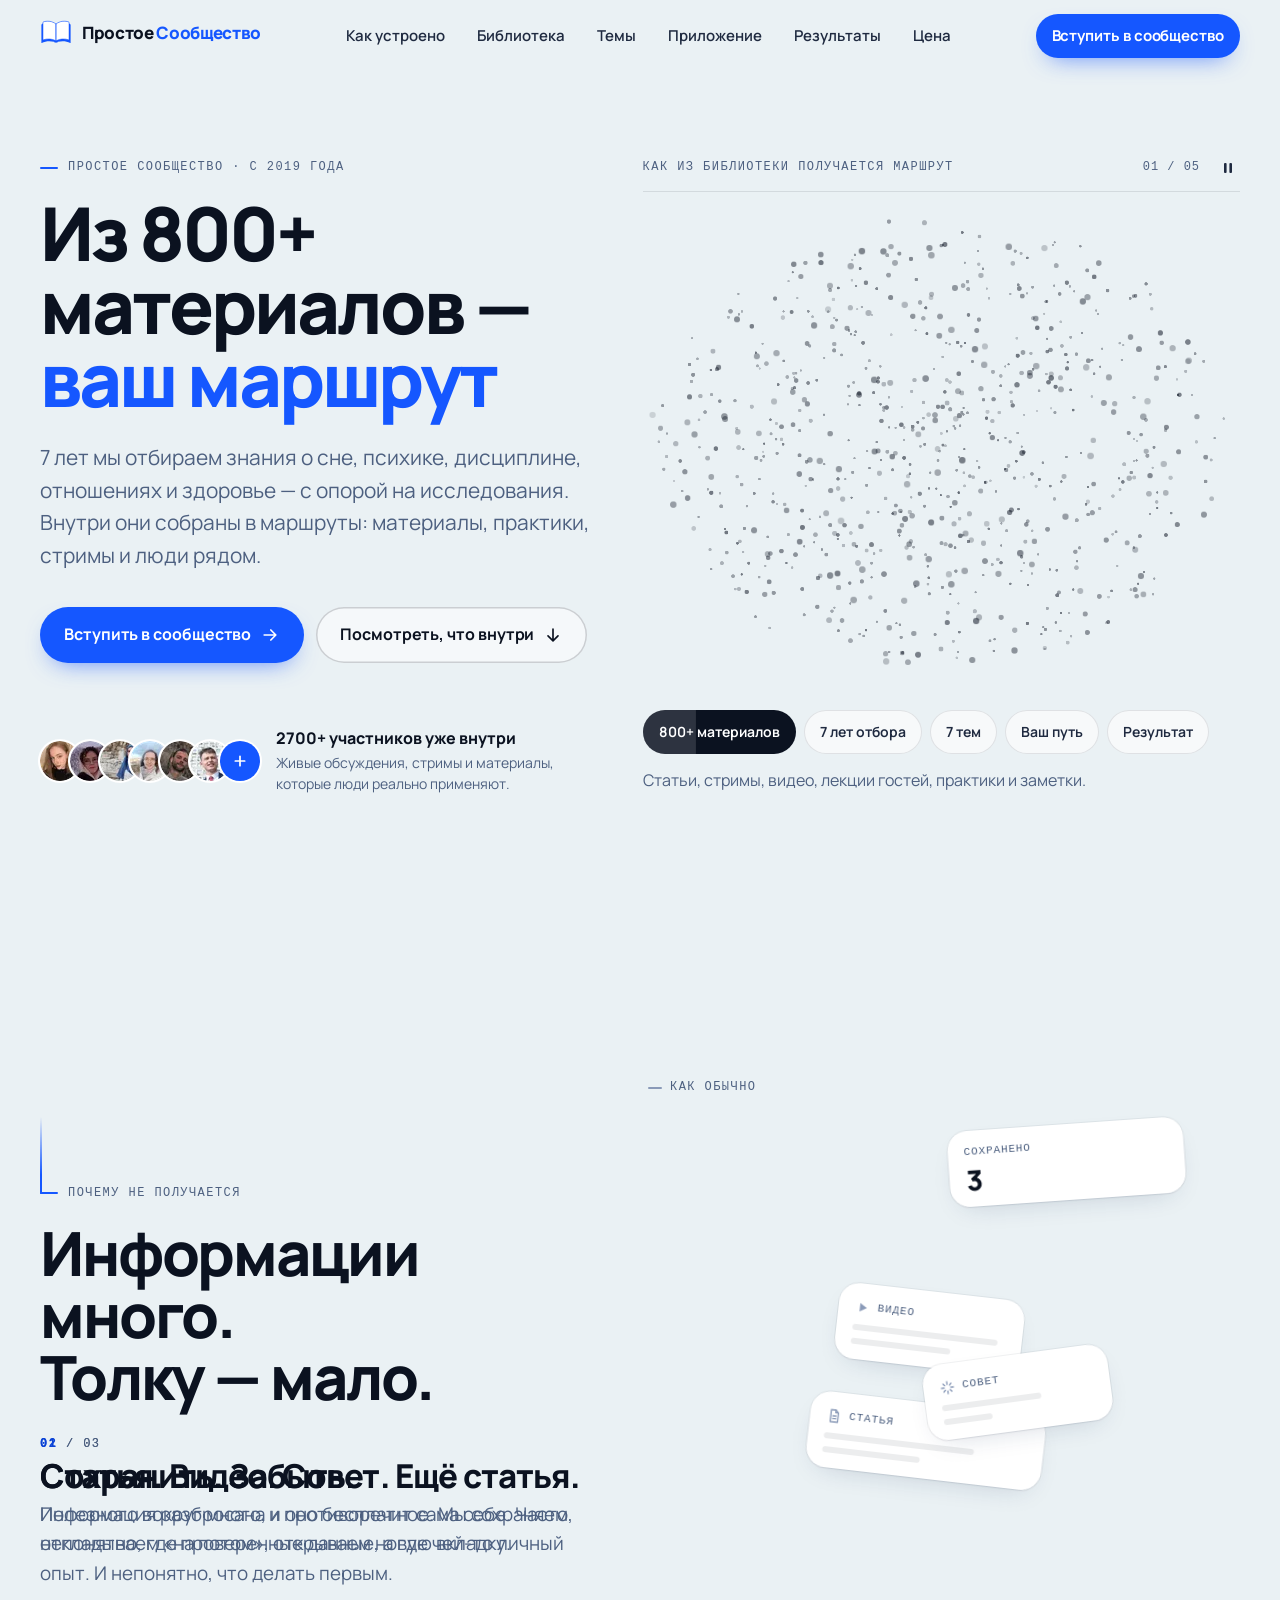
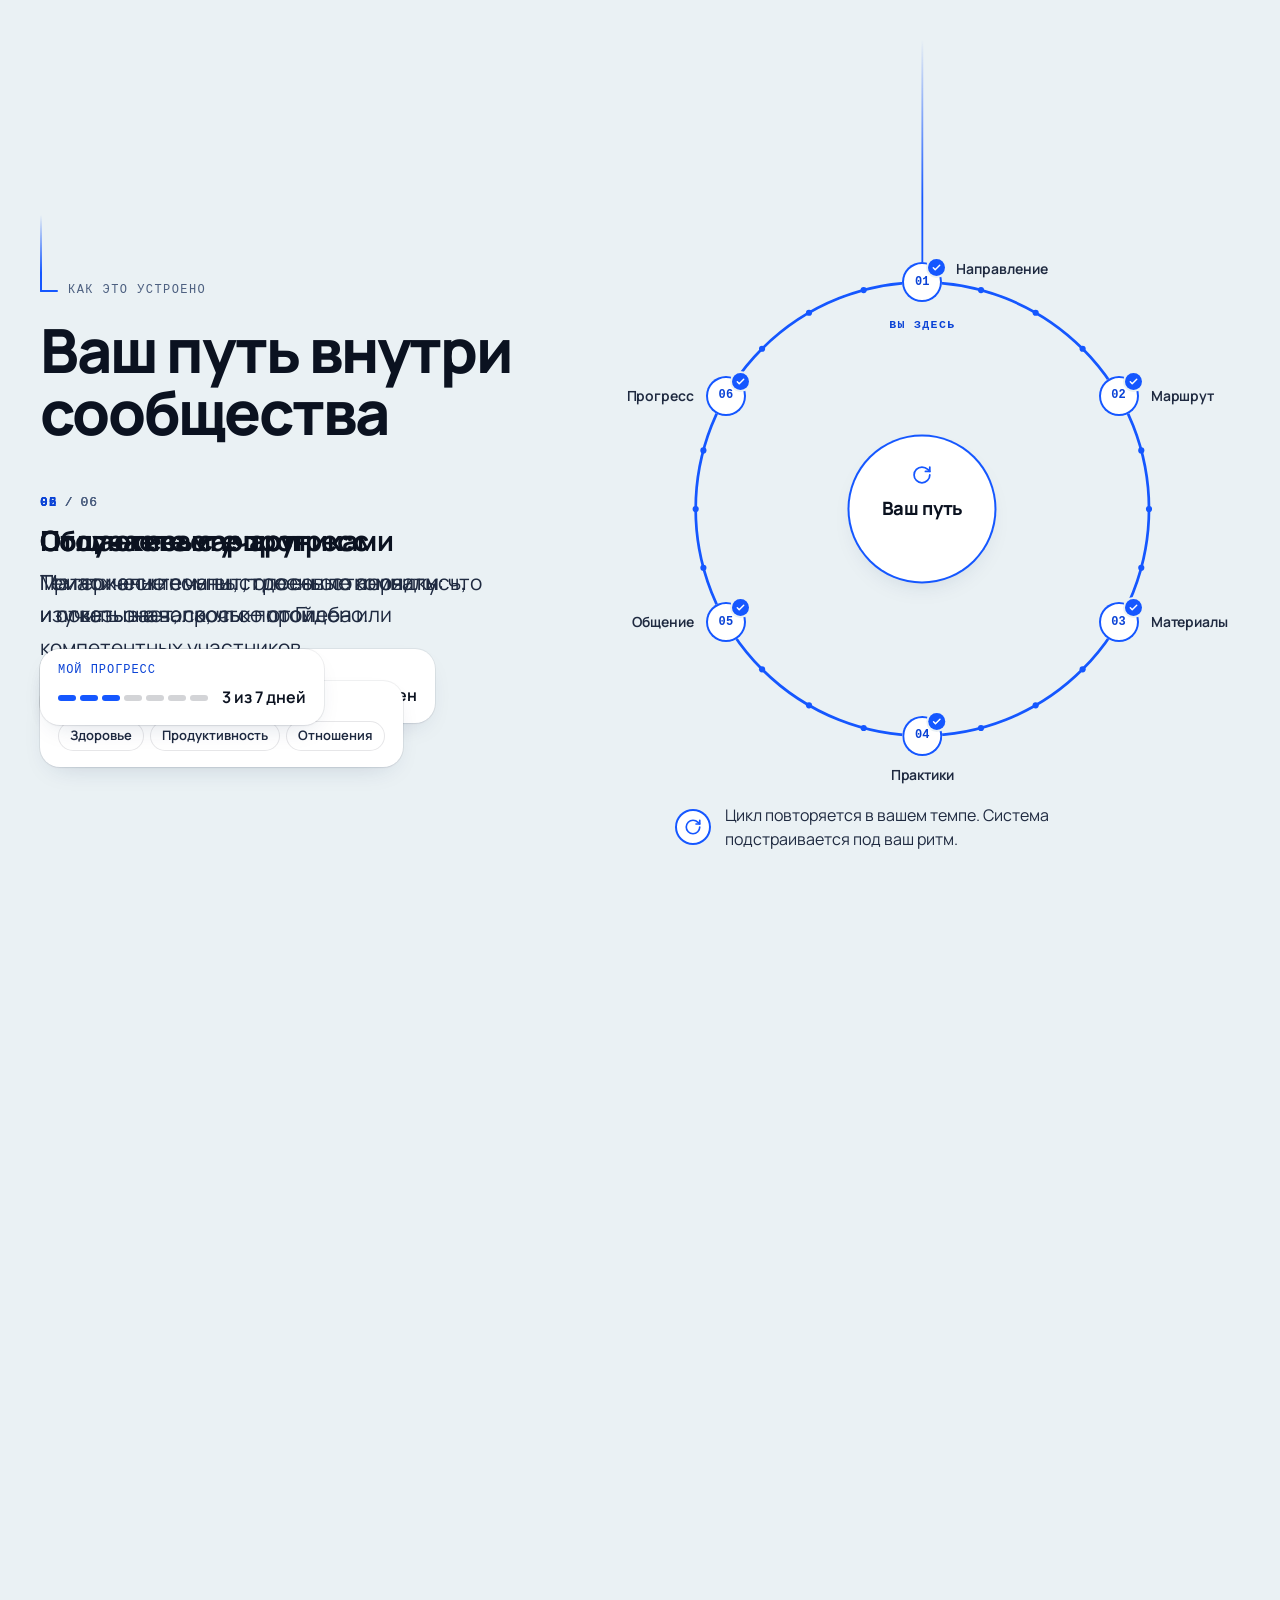
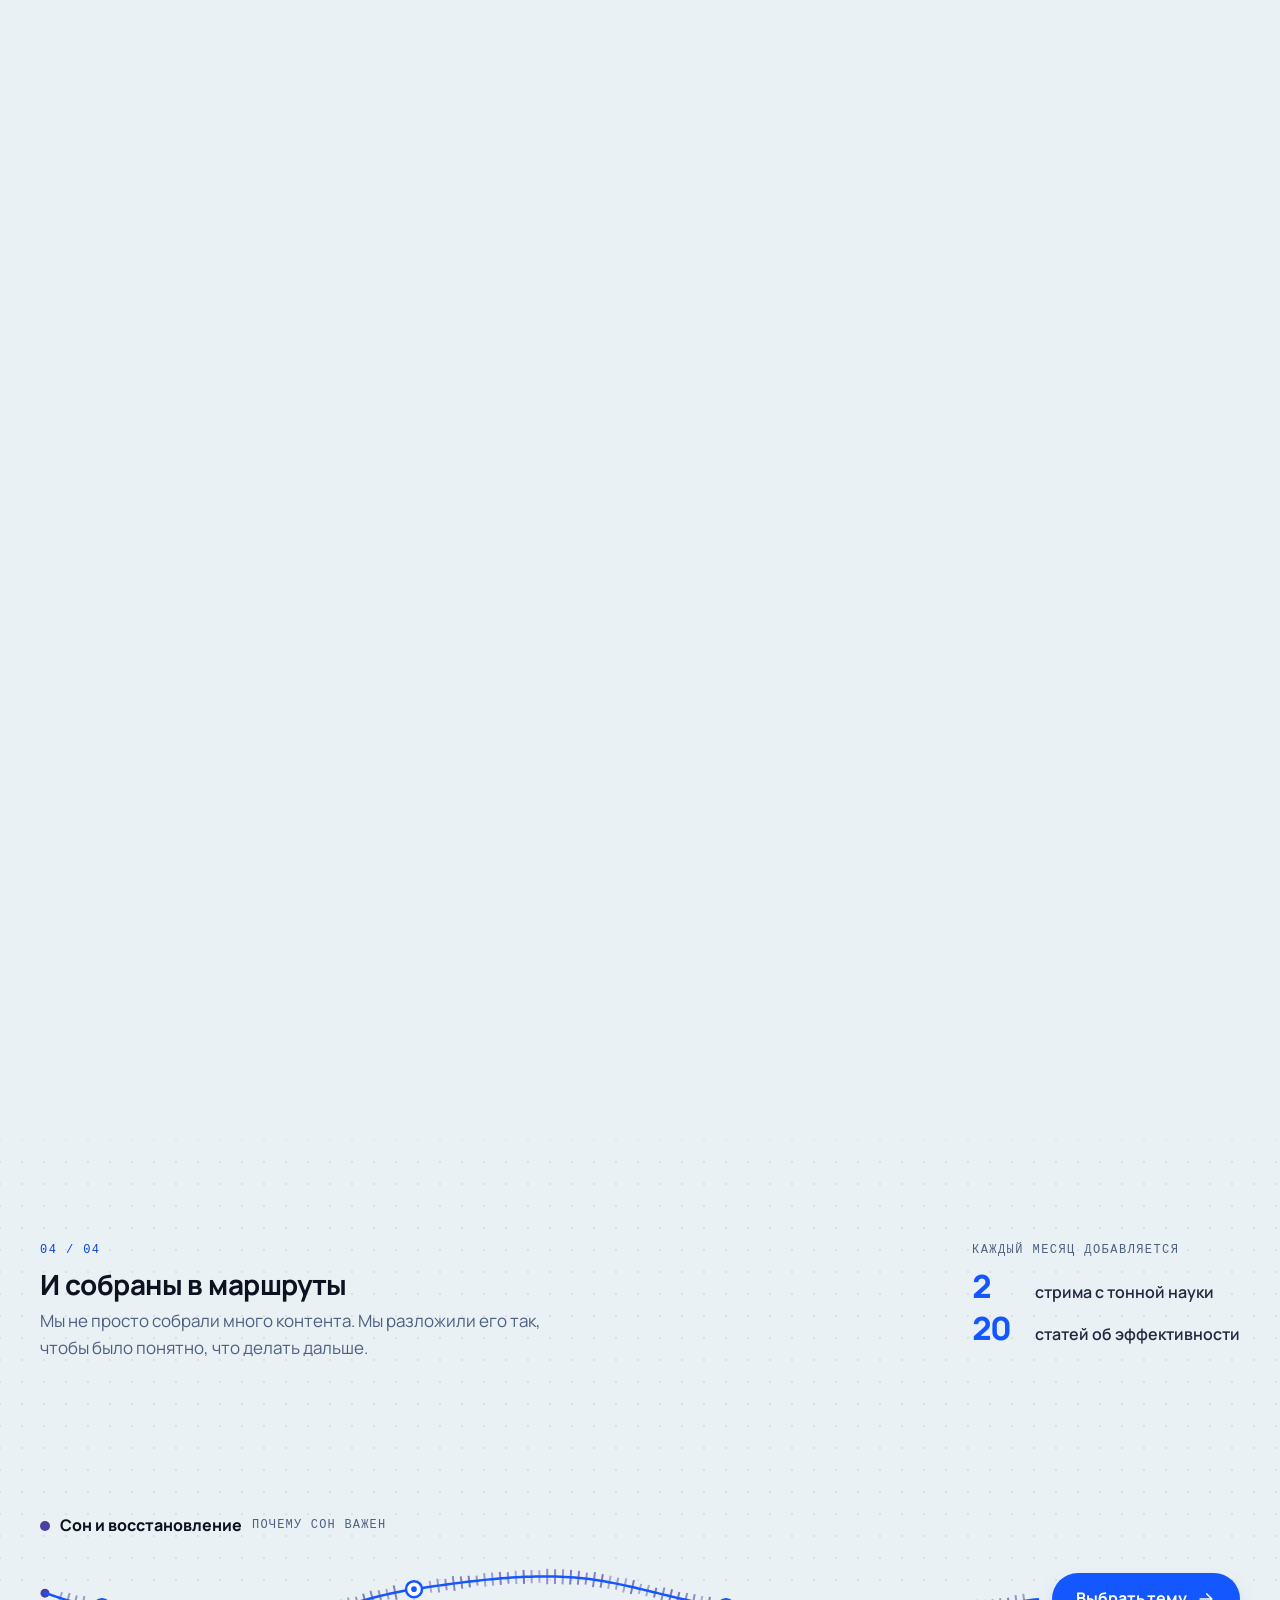
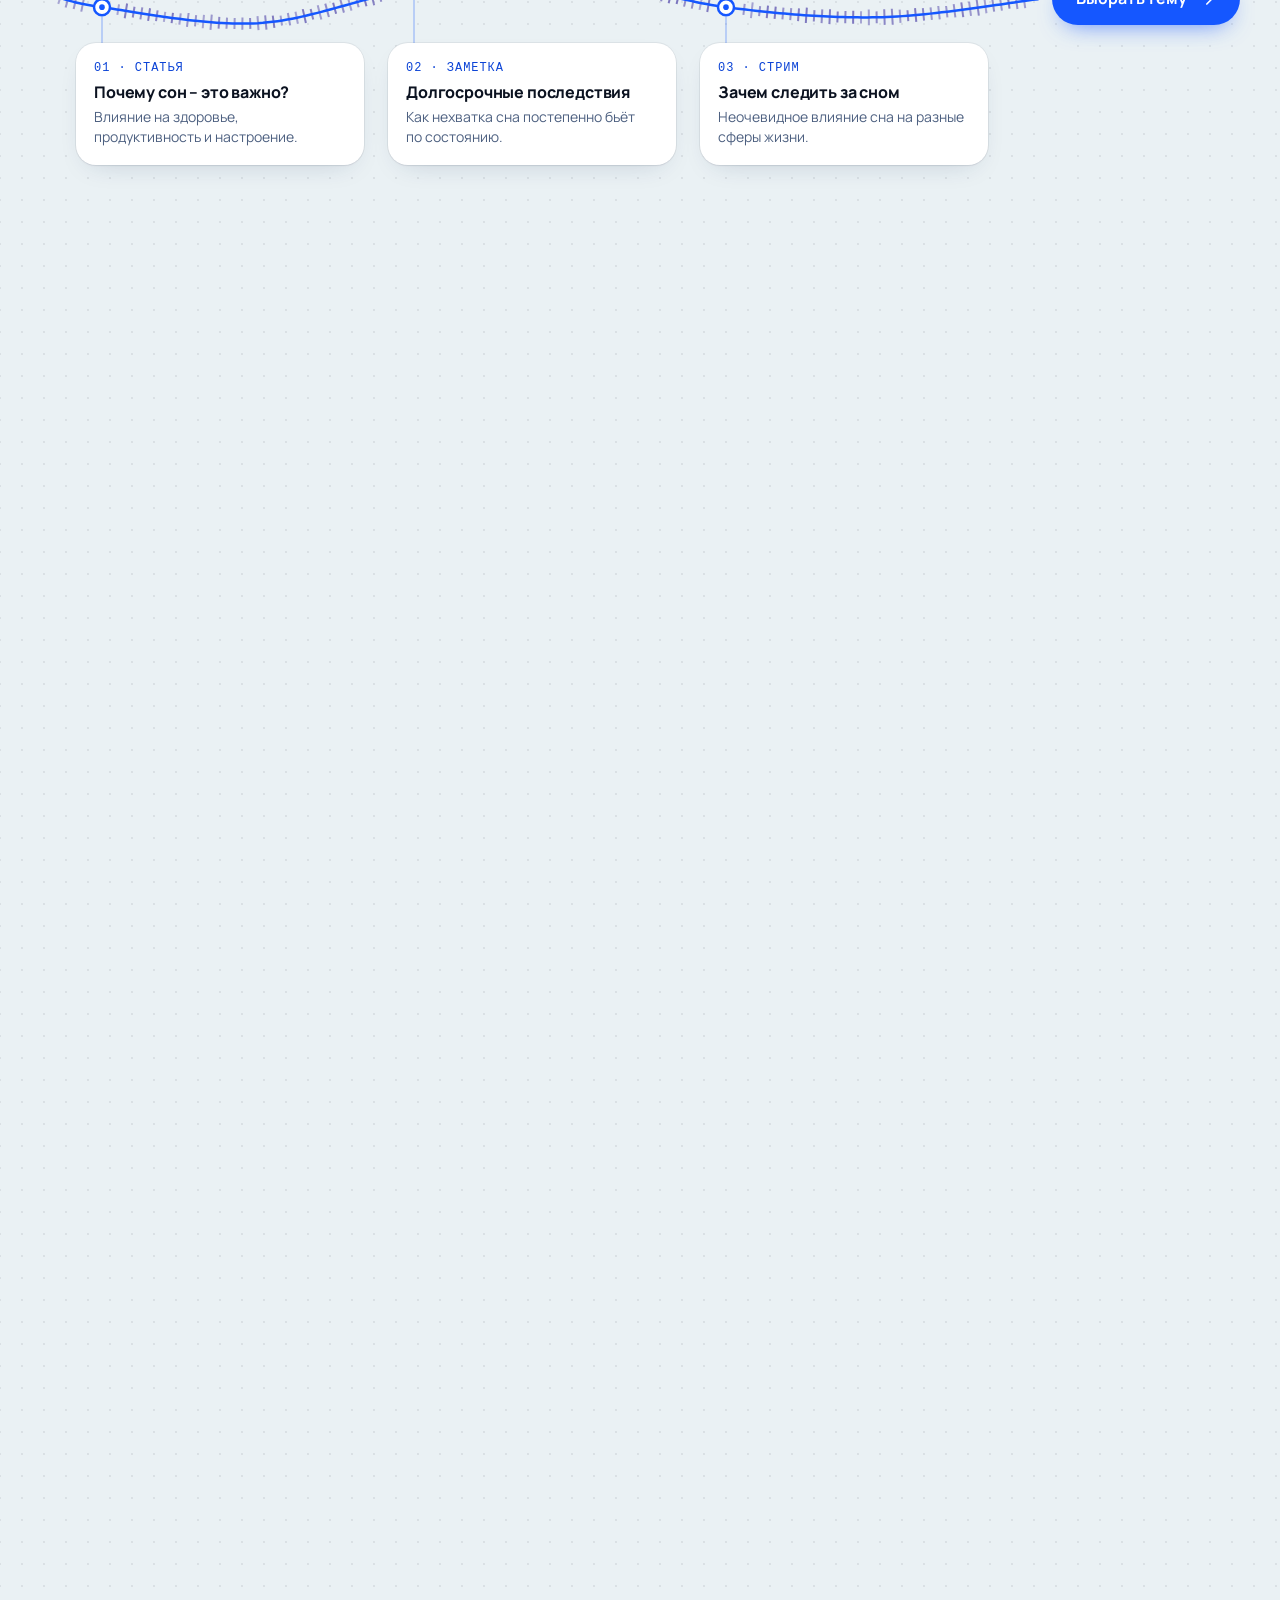
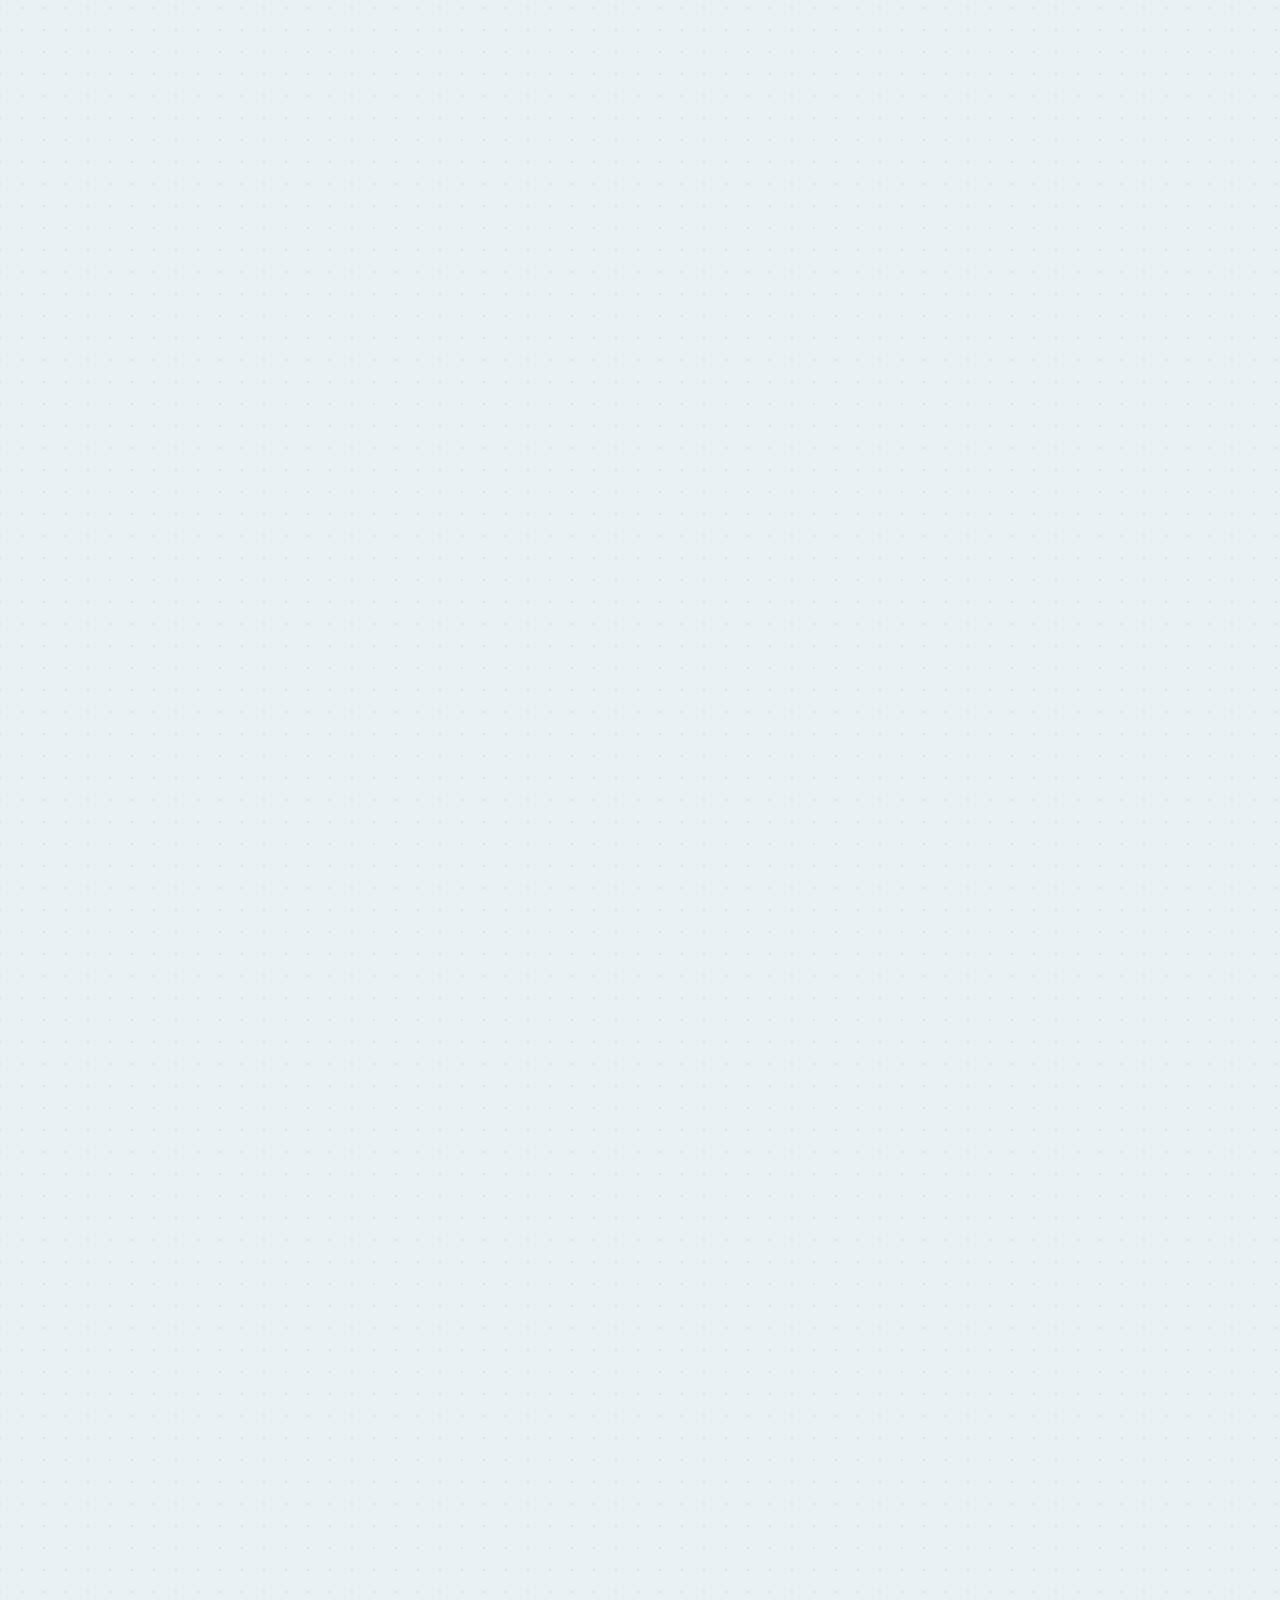
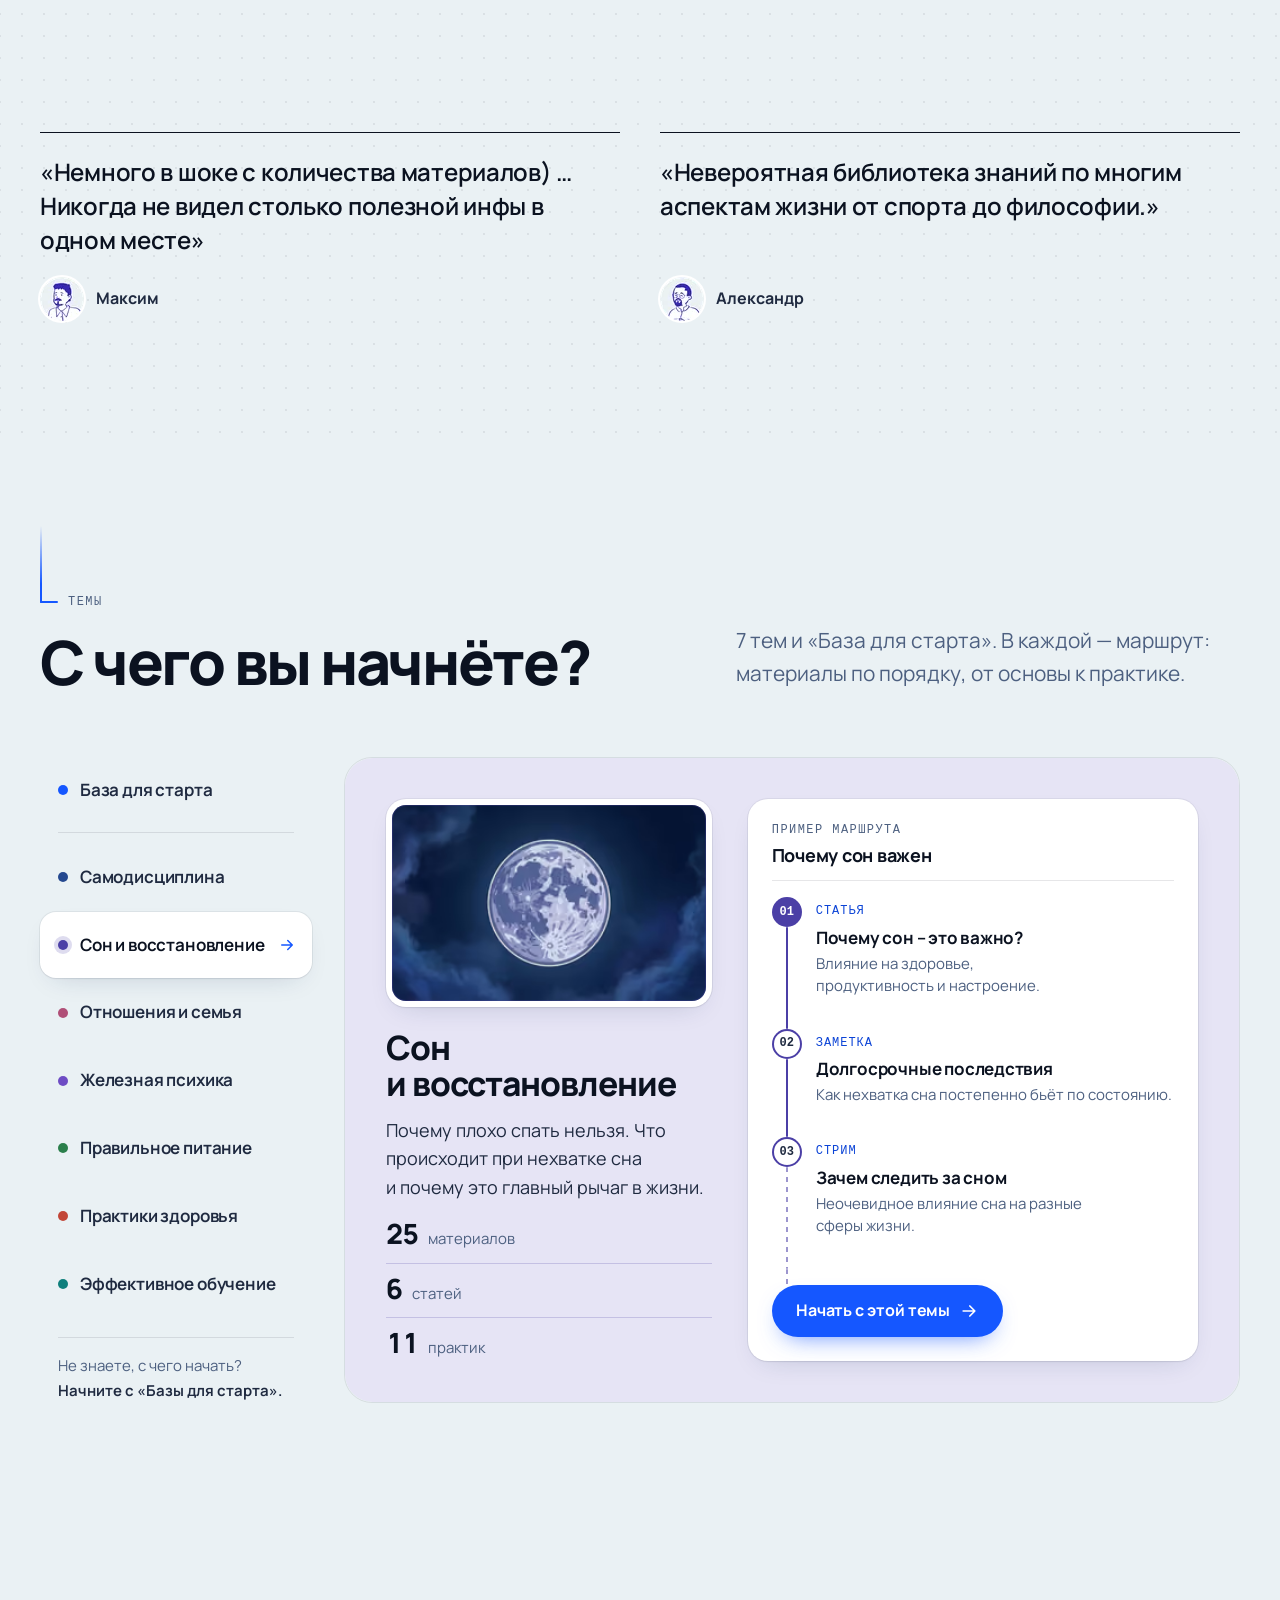
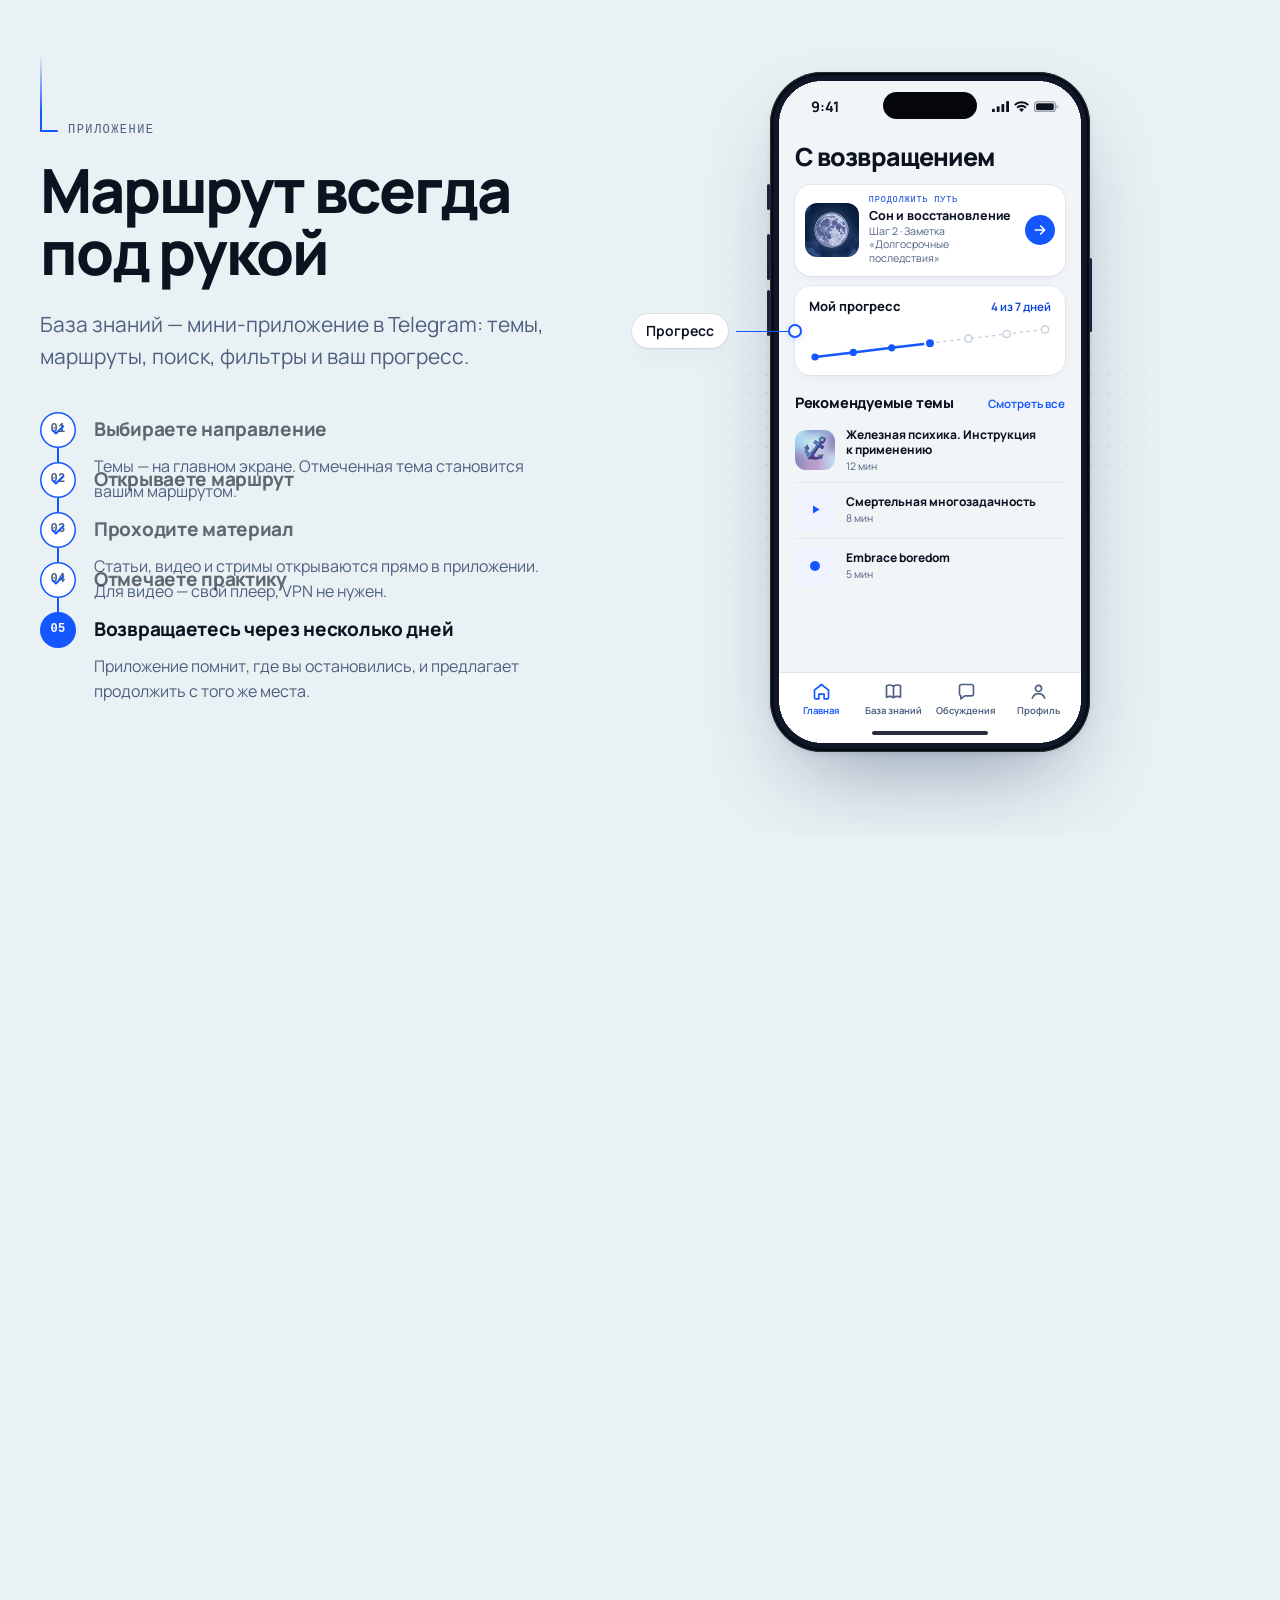
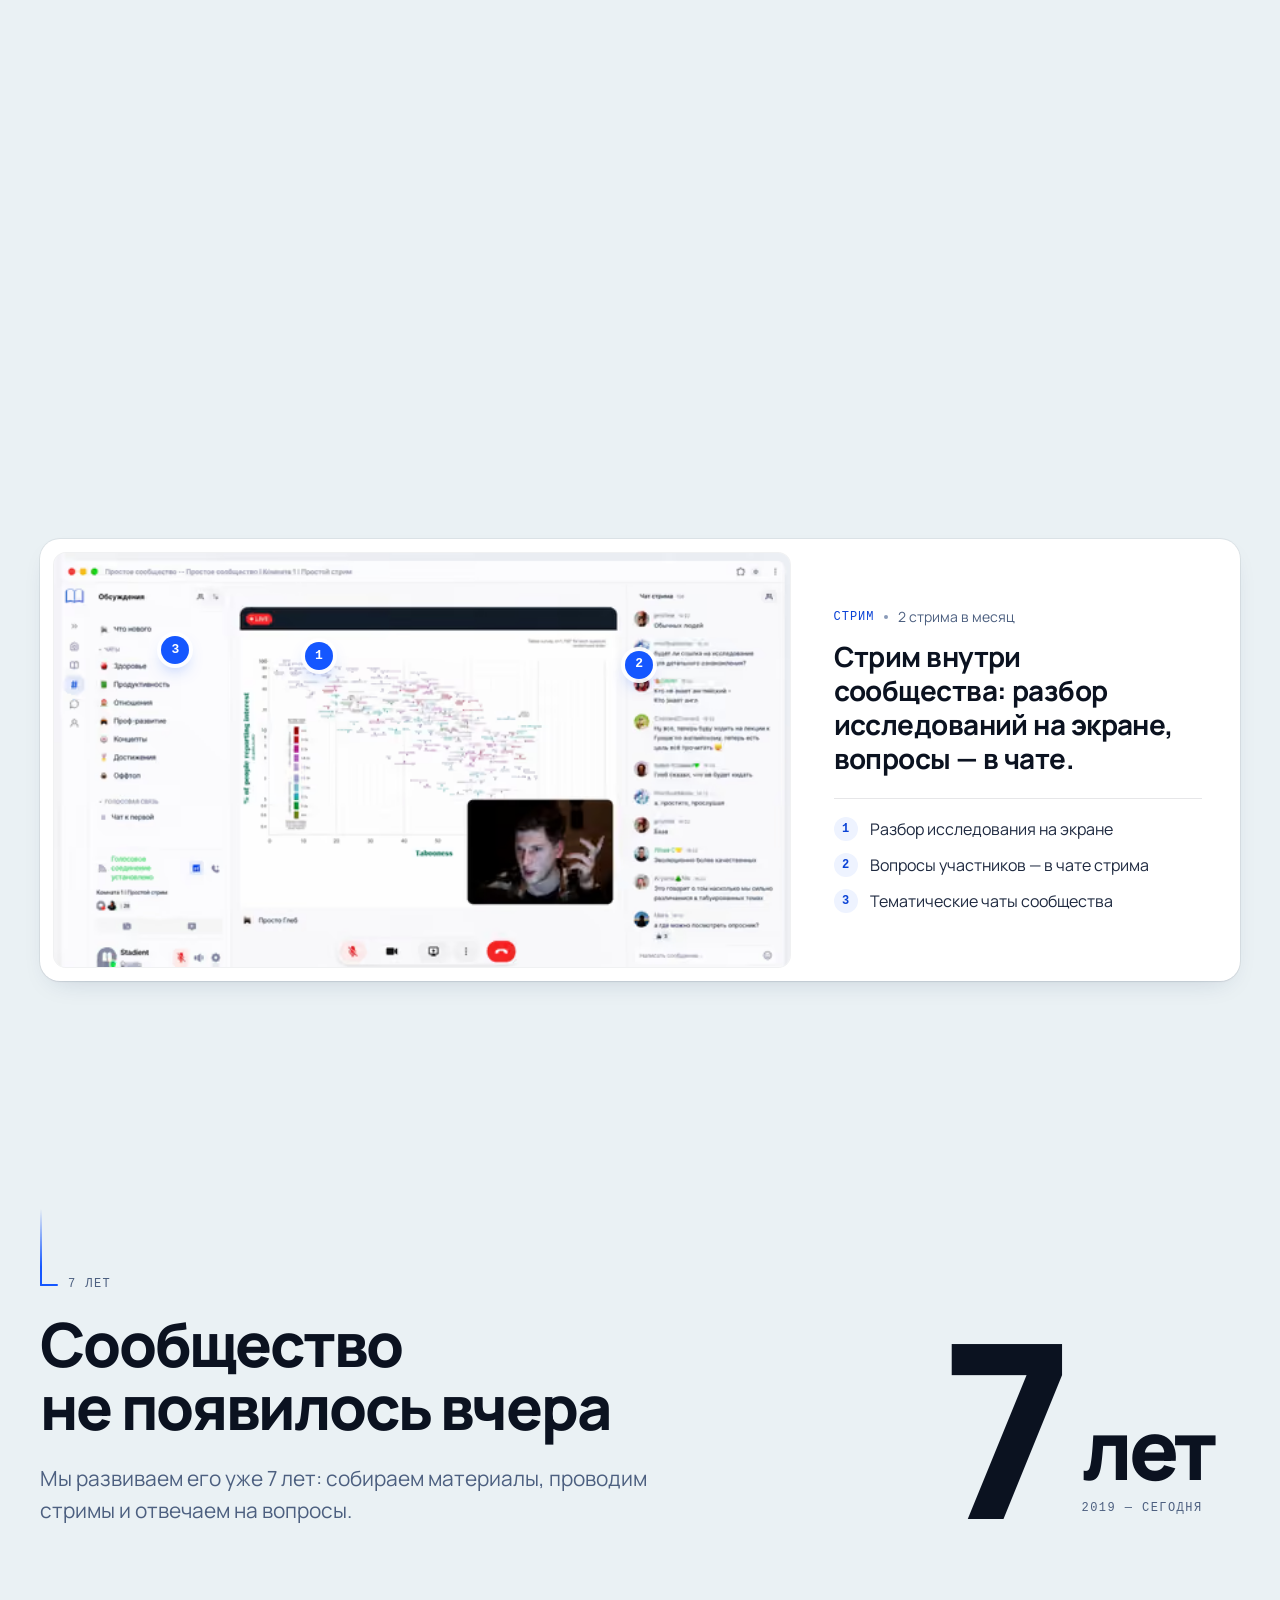
==== commit 37ded653: "Темы: один уровень — список во всю высоту панели, маршрут компактнее, высота не прыгает Co-Authored-" ====
--- a/index.html
+++ b/index.html
@@ -4,7 +4,7 @@
 
 </script><script type="application/ld+json">{"@context":"https://schema.org","@graph":[{"@type":"Organization","@id":"https://go.prosto.social/#org","name":"Простое Сообщество","url":"https://go.prosto.social/","logo":"https://go.prosto.social/favicon/apple-touch-icon.png","email":"help@prosto.social","sameAs":["https://t.me/prostyemisli"]},{"@type":"WebSite","@id":"https://go.prosto.social/#website","url":"https://go.prosto.social/","name":"Простое Сообщество","inLanguage":"ru","publisher":{"@id":"https://go.prosto.social/#org"}},{"@type":"Product","@id":"https://go.prosto.social/#product","name":"Простое Сообщество — доступ к сообществу","description":"800+ материалов о сне, психике, самодисциплине, отношениях, питании и здоровье — отобраны за 7 лет и собраны в маршруты с практиками, стримами и сообществом из 2700+ участников.","image":"https://prosto-concept.github.io/og.png","brand":{"@id":"https://go.prosto.social/#org"},"offers":[{"@type":"Offer","name":"3 месяца","price":"2900","priceCurrency":"RUB","availability":"https://schema.org/InStock","url":"https://go.prosto.social/#pricing","seller":{"@id":"https://go.prosto.social/#org"}},{"@type":"Offer","name":"Навсегда","price":"24900","priceCurrency":"RUB","availability":"https://schema.org/InStock","url":"https://go.prosto.social/#pricing","seller":{"@id":"https://go.prosto.social/#org"}}]},{"@type":"FAQPage","@id":"https://go.prosto.social/#faq","mainEntity":[{"@type":"Question","name":"Что входит в подписку?","acceptedAnswer":{"@type":"Answer","text":"Вся база знаний (800+ материалов), маршруты по темам, лучшие практики, 2 стрима в месяц и их записи, тематические чаты и голосовые комнаты, приложение с вашим прогрессом. Тарифы отличаются только сроком доступа — внутри одно и то же."}},{"@type":"Question","name":"Как получить доступ?","acceptedAnswer":{"@type":"Answer","text":"После оплаты доступ открывается в течение 24 часов: ссылка придёт на почту, указанную при оформлении. Материалы находятся в базе знаний — мини-приложении в Telegram."}},{"@type":"Question","name":"На какой срок доступ?","acceptedAnswer":{"@type":"Answer","text":"На 3 месяца или навсегда — в зависимости от тарифа. Подписка на 3 месяца продлевается автоматически на тот же срок, «Навсегда» — разовый платёж без продлений."}},{"@type":"Question","name":"Что происходит после окончания подписки?","acceptedAnswer":{"@type":"Answer","text":"Если подписка не отключена, она продлится ещё на 3 месяца — о списании напомним за 3 дня и за 1 день. Если вы отключили подписку, доступ закроется в последний день оплаченного периода."}},{"@type":"Question","name":"Можно ли оплатить из другой страны?","acceptedAnswer":{"@type":"Answer","text":"Да. Принимаем иностранные карты Visa, Mastercard и другие: 40 $ за 3 месяца или 340 $ навсегда. Для карт Казахстана и Беларуси есть дополнительный способ оплаты. Криптовалютой — напишите нам в Telegram или на help@prosto.social."}},{"@type":"Question","name":"Есть ли возврат?","acceptedAnswer":{"@type":"Answer","text":"По условиям оферты оплаченный период не возвращается. Но подписку можно отключить в любой момент: доступ сохранится до конца оплаченного срока, а следующего списания не будет."}},{"@type":"Question","name":"Где находятся материалы?","acceptedAnswer":{"@type":"Answer","text":"В базе знаний — мини-приложении в Telegram. Материалы размечены по виду (курс, стрим, видео, гость, статья, лучшая практика, заметка) и теме, есть поиск и фильтры. Для видео используется свой плеер — VPN не нужен. При желании видео можно смотреть на YouTube."}},{"@type":"Question","name":"Нужны ли специальные знания?","acceptedAnswer":{"@type":"Answer","text":"Нет. Формальных требований нет — сообщество открыто для всех, кто стремится к развитию. Начать можно с «Базы для старта». По времени — как удобно: можно читать по одной статье в день, это 15 минут, а можно погрузиться глубже."}},{"@type":"Question","name":"Чем это отличается от бесплатных источников?","acceptedAnswer":{"@type":"Answer","text":"Бесплатной информации полно, но она разбросана, противоречит сама себе, и часто непонятно — это проверенные данные или просто чей-то личный опыт. Здесь мы отобрали материалы с опорой на исследования, убрали воду и собрали всё в понятную программу."}}]}]}</script><style>/*! tailwindcss v4.3.3 | MIT License | https://tailwindcss.com */
 @layer properties{@supports (((-webkit-hyphens:none)) and (not (margin-trim:inline))) or ((-moz-orient:inline) and (not (color:rgb(from red r g b)))){*,:before,:after,::backdrop{--tw-rotate-x:initial;--tw-rotate-y:initial;--tw-rotate-z:initial;--tw-skew-x:initial;--tw-skew-y:initial;--tw-border-style:solid;--tw-leading:initial;--tw-font-weight:initial;--tw-tracking:initial;--tw-shadow:0 0 #0000;--tw-shadow-color:initial;--tw-shadow-alpha:100%;--tw-inset-shadow:0 0 #0000;--tw-inset-shadow-color:initial;--tw-inset-shadow-alpha:100%;--tw-ring-color:initial;--tw-ring-shadow:0 0 #0000;--tw-inset-ring-color:initial;--tw-inset-ring-shadow:0 0 #0000;--tw-ring-inset:initial;--tw-ring-offset-width:0px;--tw-ring-offset-color:#fff;--tw-ring-offset-shadow:0 0 #0000;--tw-outline-style:solid;--tw-blur:initial;--tw-brightness:initial;--tw-contrast:initial;--tw-grayscale:initial;--tw-hue-rotate:initial;--tw-invert:initial;--tw-opacity:initial;--tw-saturate:initial;--tw-sepia:initial;--tw-drop-shadow:initial;--tw-drop-shadow-color:initial;--tw-drop-shadow-alpha:100%;--tw-drop-shadow-size:initial;--tw-backdrop-blur:initial;--tw-backdrop-brightness:initial;--tw-backdrop-contrast:initial;--tw-backdrop-grayscale:initial;--tw-backdrop-hue-rotate:initial;--tw-backdrop-invert:initial;--tw-backdrop-opacity:initial;--tw-backdrop-saturate:initial;--tw-backdrop-sepia:initial;--tw-ease:initial}}}@layer theme{:root,:host{--font-sans:"Manrope", "Manrope Fallback", ui-sans-serif, system-ui, -apple-system, "Segoe UI", sans-serif;--font-mono:ui-monospace, "SF Mono", "JetBrains Mono", Menlo, Consolas, "Liberation Mono", monospace;--spacing:.25rem;--font-weight-semibold:600;--font-weight-bold:700;--font-weight-extrabold:800;--radius-lg:.5rem;--ease-in:cubic-bezier(.4, 0, 1, 1);--ease-out:cubic-bezier(0, 0, .2, 1);--ease-in-out:cubic-bezier(.4, 0, .2, 1);--default-transition-duration:.15s;--default-transition-timing-function:cubic-bezier(.4, 0, .2, 1);--default-font-family:var(--font-sans);--default-mono-font-family:var(--font-mono);--color-bg:#eaf1f4;--color-bg-deep:#dde7ed;--color-surface:#f5f8fa;--color-paper:#fff;--color-ink:#0b1220;--color-ink-2:#1f2a40;--color-muted:#4d6080;--color-faint:#8a9ab8;--color-line:#0b12201a;--color-line-strong:#0b12202e;--color-accent:#1557ff;--color-accent-ink:#0b43d6;--color-accent-soft:#dce6ff;--color-accent-wash:#eef3ff;--color-night:#0a1433;--color-night-2:#121e45;--color-on-night:#e8eeff;--color-on-night-muted:#a9b6d9;--color-accent-bright:#7f9dff;--color-positive:#1d7f55;--text-mega:clamp(5.5rem, 1.6rem + 17vw, 17rem);--text-mega--line-height:.82;--text-mega--letter-spacing:-.055em;--text-mega--font-weight:800;--text-display:clamp(2.6rem, 1.2rem + 5.6vw, 6.4rem);--text-display--line-height:.98;--text-display--letter-spacing:-.04em;--text-display--font-weight:800;--text-h2:clamp(2.05rem, 1.25rem + 3.2vw, 4.1rem);--text-h2--line-height:1.02;--text-h2--letter-spacing:-.035em;--text-h2--font-weight:780;--text-h3:clamp(1.25rem, 1.02rem + .9vw, 1.75rem);--text-h3--line-height:1.16;--text-h3--letter-spacing:-.02em;--text-h3--font-weight:720;--text-lead:clamp(1.0625rem, .97rem + .42vw, 1.3125rem);--text-lead--line-height:1.55;--text-body:1rem;--text-body--line-height:1.6;--text-small:.875rem;--text-small--line-height:1.5;--text-label:.75rem;--text-label--line-height:1.25;--text-label--letter-spacing:.08em;--radius-card:20px;--radius-panel:28px;--radius-chip:999px;--shadow-hair:0 0 0 1px #0b12200f;--shadow-soft:0 1px 2px #0b12200d, 0 10px 28px -14px #142d5b38;--shadow-lift:0 2px 6px #0b12200d, 0 28px 56px -24px #142d5b57;--shadow-phone:0 2px 6px #0b122014, 0 40px 90px -30px #142d5b73;--ease-out-soft:cubic-bezier(.22, .7, .18, 1);--ease-in-out-soft:cubic-bezier(.65, 0, .35, 1);--ease-spring-soft:cubic-bezier(.34, 1.26, .64, 1);--breakpoint-xs:23.4375rem}}@layer base{*,:after,:before,::backdrop{box-sizing:border-box;border:0 solid;margin:0;padding:0}::file-selector-button{box-sizing:border-box;border:0 solid;margin:0;padding:0}html,:host{-webkit-text-size-adjust:100%;tab-size:4;line-height:1.5;font-family:var(--default-font-family,-apple-system, BlinkMacSystemFont, "Segoe UI", Roboto, "Helvetica Neue", "Noto Sans", Arial, sans-serif, "Apple Color Emoji", "Segoe UI Emoji", "Segoe UI Symbol", "Noto Color Emoji");font-feature-settings:var(--default-font-feature-settings,normal);font-variation-settings:var(--default-font-variation-settings,normal);-webkit-tap-highlight-color:transparent}hr{height:0;color:inherit;border-top-width:1px}abbr:where([title]){text-decoration:underline dotted}h1,h2,h3,h4,h5,h6{font-size:inherit;font-weight:inherit}a{color:inherit;-webkit-text-decoration:inherit;-webkit-text-decoration:inherit;-webkit-text-decoration:inherit;text-decoration:inherit}b,strong{font-weight:bolder}code,kbd,samp,pre{font-family:var(--default-mono-font-family,ui-monospace, SFMono-Regular, Menlo, Monaco, Consolas, "Liberation Mono", "Courier New", monospace);font-feature-settings:var(--default-mono-font-feature-settings,normal);font-variation-settings:var(--default-mono-font-variation-settings,normal);font-size:1em}small{font-size:80%}sub,sup{vertical-align:baseline;font-size:75%;line-height:0;position:relative}sub{bottom:-.25em}sup{top:-.5em}table{text-indent:0;border-color:inherit;border-collapse:collapse}:-moz-focusring:where(:not(iframe)){outline:auto}progress{vertical-align:baseline}summary{display:list-item}ol,ul,menu{list-style:none}img,svg,video,canvas,audio,iframe,embed,object{vertical-align:middle;display:block}img,video{max-width:100%;height:auto}button,input,select,optgroup,textarea{font:inherit;font-feature-settings:inherit;font-variation-settings:inherit;letter-spacing:inherit;color:inherit;opacity:1;background-color:#0000;border-radius:0}::file-selector-button{font:inherit;font-feature-settings:inherit;font-variation-settings:inherit;letter-spacing:inherit;color:inherit;opacity:1;background-color:#0000;border-radius:0}:where(select:is([multiple],[size])) optgroup{font-weight:bolder}:where(select:is([multiple],[size])) optgroup option{padding-inline-start:20px}::file-selector-button{margin-inline-end:4px}::placeholder{opacity:1}@supports (not ((-webkit-appearance:-apple-pay-button))) or (contain-intrinsic-size:1px){::placeholder{color:currentColor}@supports (color:color-mix(in lab, red, red)){::placeholder{color:color-mix(in oklab, currentcolor 50%, transparent)}}}textarea{resize:vertical}::-webkit-search-decoration{-webkit-appearance:none}::-webkit-date-and-time-value{min-height:1lh;text-align:inherit}::-webkit-datetime-edit{display:inline-flex}::-webkit-datetime-edit-fields-wrapper{padding:0}::-webkit-datetime-edit{padding-block:0}::-webkit-datetime-edit-year-field{padding-block:0}::-webkit-datetime-edit-month-field{padding-block:0}::-webkit-datetime-edit-day-field{padding-block:0}::-webkit-datetime-edit-hour-field{padding-block:0}::-webkit-datetime-edit-minute-field{padding-block:0}::-webkit-datetime-edit-second-field{padding-block:0}::-webkit-datetime-edit-millisecond-field{padding-block:0}::-webkit-datetime-edit-meridiem-field{padding-block:0}::-webkit-calendar-picker-indicator{line-height:1}:-moz-ui-invalid{box-shadow:none}button,input:where([type=button],[type=reset],[type=submit]){appearance:button}::file-selector-button{appearance:button}::-webkit-inner-spin-button{height:auto}::-webkit-outer-spin-button{height:auto}[hidden]:where(:not([hidden=until-found])){display:none!important}html{background:var(--color-bg);color:var(--color-ink);font-family:var(--font-sans);-webkit-font-smoothing:antialiased;-moz-osx-font-smoothing:grayscale;text-rendering:optimizelegibility;scroll-padding-top:calc(var(--header-h) + 12px);-webkit-text-size-adjust:100%}body{min-height:100vh;font-size:var(--text-body);line-height:var(--text-body--line-height);font-feature-settings:"ss01" off;overflow-x:clip}::selection{background:var(--color-accent);color:#fff}:focus-visible{outline:2.5px solid var(--color-accent);outline-offset:3px;border-radius:6px}.on-night :focus-visible{outline-color:var(--color-accent-bright)}h1,h2,h3,h4{text-wrap:balance}p{text-wrap:pretty}img,svg,canvas{display:block}button{cursor:pointer}[hidden]{display:none!important}}@layer components{.container-x{width:100%;max-width:1320px;padding-inline:var(--gutter);margin-inline:auto}.section-pad{padding-block:clamp(88px,12vh + 24px,168px)}.eyebrow{font-family:var(--font-mono);font-size:var(--text-label);line-height:var(--text-label--line-height);letter-spacing:.12em;text-transform:uppercase;color:var(--color-muted);align-items:center;gap:10px;display:inline-flex}.eyebrow:before{content:"";background:var(--color-accent);border-radius:2px;width:18px;height:2px}.on-night .eyebrow{color:var(--color-on-night-muted)}.on-night .eyebrow:before{background:var(--color-accent-bright)}.eyebrow-thread{position:relative}.eyebrow-thread:after{content:"";background:linear-gradient(to bottom, #1557ff00, var(--color-accent) 75%);transform-origin:50% 0;width:2px;height:clamp(44px,6vw,88px);transition:transform 1.1s var(--ease-out-soft);border-radius:2px;position:absolute;bottom:calc(50% - 1px);left:0}.justify-center.eyebrow-thread:after{bottom:100%;left:calc(50% - 1px)}.on-night .eyebrow-thread:after{background:linear-gradient(to bottom, #7f9dff00, var(--color-accent-bright) 75%)}html.motion .eyebrow-thread:not(.is-in):after{transform:scaleY(0)}.mono{font-family:var(--font-mono);font-feature-settings:"tnum" 1}.tnum{font-variant-numeric:tabular-nums}.btn{border-radius:var(--radius-chip);letter-spacing:-.005em;white-space:nowrap;min-height:52px;transition:transform var(--dur-micro) var(--ease-out-soft), background-color var(--dur-micro) ease, color var(--dur-micro) ease, box-shadow var(--dur-micro) ease, border-color var(--dur-micro) ease;-webkit-tap-highlight-color:transparent;justify-content:center;align-items:center;gap:.55em;padding:0 24px;font-size:1rem;font-weight:700;line-height:1.1;text-decoration:none;display:inline-flex;position:relative}.btn:active{transform:scale(.98)}.btn-primary{background:var(--color-accent);color:#fff;box-shadow:0 10px 24px -12px #1557ffbf}@media (hover:hover){.btn-primary:hover{background:var(--color-accent-ink);transform:translateY(-1px);box-shadow:0 14px 28px -12px #1557ffcc}}.btn-primary:focus-visible{background:var(--color-accent-ink);transform:translateY(-1px);box-shadow:0 14px 28px -12px #1557ffcc}.btn-secondary{color:var(--color-ink);box-shadow:inset 0 0 0 1.5px var(--color-line-strong);background:#ffffff8c}@media (hover:hover){.btn-secondary:hover{background:#fff;box-shadow:inset 0 0 0 1.5px #0b122052}}.btn-secondary:focus-visible{background:#fff;box-shadow:inset 0 0 0 1.5px #0b122052}.on-night .btn-secondary{color:var(--color-on-night);background:0 0;box-shadow:inset 0 0 0 1.5px #e8eeff47}.btn-lg{min-height:60px;padding:0 30px;font-size:1.0625rem}.btn-sm{min-height:44px;padding:0 16px;font-size:.9375rem}.btn .btn-arrow{transition:transform var(--dur-micro) var(--ease-out-soft)}.btn:hover .btn-arrow{transform:translate(3px)}.link{color:var(--color-accent-ink);text-underline-offset:3px;transition:text-decoration-color var(--dur-micro) ease;text-decoration:underline 1px #0b43d659}.link:hover{text-decoration-color:currentColor}.card{background:var(--color-paper);border-radius:var(--radius-card);box-shadow:var(--shadow-hair), var(--shadow-soft)}.chip{border-radius:var(--radius-chip);height:30px;box-shadow:inset 0 0 0 1px var(--color-line);color:var(--color-ink-2);white-space:nowrap;background:#ffffffb3;align-items:center;gap:6px;padding:0 12px;font-size:.8125rem;font-weight:650;display:inline-flex}.type-tag{font-family:var(--font-mono);letter-spacing:.08em;text-transform:uppercase;color:var(--color-accent-ink);font-size:.75rem}.ph{max-width:100%;color:var(--color-ink-2);font-family:var(--font-mono);letter-spacing:.02em;text-transform:uppercase;white-space:normal;background:#ffffff8c;border:1.5px dashed #0b122047;border-radius:8px;align-items:center;gap:6px;padding:4px 10px;font-size:.75rem;line-height:1.35;display:inline-flex}.on-night .ph{color:var(--color-on-night-muted);background:#e8eeff0f;border-color:#e8eeff59}.ph-block{text-align:center;border-radius:inherit;justify-content:center;align-items:center;width:100%;height:100%;min-height:120px;display:flex}.dot-grid{background-image:radial-gradient(#0b122013 1px,#0000 1.3px);background-position:-11px -11px;background-size:22px 22px}.on-night .dot-grid,.dot-grid-night{background-image:radial-gradient(#e8eeff14 1px,#0000 1.3px);background-size:22px 22px}.visually-hidden{clip:rect(0 0 0 0);white-space:nowrap;border:0;width:1px;height:1px;margin:-1px;padding:0;overflow:hidden;position:absolute!important}}@layer utilities{.\@container{container-type:inline-size}.visible{visibility:visible}.absolute{position:absolute}.fixed{position:fixed}.relative{position:relative}.sticky{position:sticky}.container{width:100%}@media (width>=23.4375rem){.container{max-width:23.4375rem}}@media (width>=40rem){.container{max-width:40rem}}@media (width>=48rem){.container{max-width:48rem}}@media (width>=64rem){.container{max-width:64rem}}@media (width>=80rem){.container{max-width:80rem}}@media (width>=96rem){.container{max-width:96rem}}.mx-auto{margin-inline:auto}.mt-2{margin-top:calc(var(--spacing) * 2)}.mt-3{margin-top:calc(var(--spacing) * 3)}.mt-4{margin-top:calc(var(--spacing) * 4)}.mt-5{margin-top:calc(var(--spacing) * 5)}.mt-6{margin-top:calc(var(--spacing) * 6)}.mt-7{margin-top:calc(var(--spacing) * 7)}.mt-8{margin-top:calc(var(--spacing) * 8)}.-ml-2\.5{margin-left:calc(var(--spacing) * -2.5)}.\!grid{display:grid!important}.block{display:block}.flex{display:flex}.grid{display:grid}.hidden{display:none}.inline{display:inline}.inline-flex{display:inline-flex}.table{display:table}.h-\[var\(--header-h\)\]{height:var(--header-h)}.w-full{width:100%}.max-w-\[40rem\]{max-width:40rem}.max-w-\[56rem\]{max-width:56rem}.max-w-\[760px\]{max-width:760px}.min-w-0{min-width:0}.flex-shrink{flex-shrink:1}.shrink-0{flex-shrink:0}.flex-grow{flex-grow:1}.transform{transform:var(--tw-rotate-x,) var(--tw-rotate-y,) var(--tw-rotate-z,) var(--tw-skew-x,) var(--tw-skew-y,)}.resize{resize:both}.flex-wrap{flex-wrap:wrap}.content-start{align-content:flex-start}.items-baseline{align-items:baseline}.items-center{align-items:center}.items-start{align-items:flex-start}.justify-between{justify-content:space-between}.justify-center{justify-content:center}.gap-1{gap:var(--spacing)}.gap-2{gap:calc(var(--spacing) * 2)}.gap-2\.5{gap:calc(var(--spacing) * 2.5)}.gap-3{gap:calc(var(--spacing) * 3)}.gap-4{gap:calc(var(--spacing) * 4)}.gap-6{gap:calc(var(--spacing) * 6)}.gap-8{gap:calc(var(--spacing) * 8)}.gap-10{gap:calc(var(--spacing) * 10)}.gap-x-2{column-gap:calc(var(--spacing) * 2)}.gap-y-1{row-gap:var(--spacing)}.overflow-visible{overflow:visible}.rounded-card{border-radius:var(--radius-card)}.rounded-full{border-radius:2147483647px}.rounded-lg{border-radius:var(--radius-lg)}.rounded-panel{border-radius:var(--radius-panel)}.border{border-style:var(--tw-border-style);border-width:1px}.border-t{border-top-style:var(--tw-border-style);border-top-width:1px}.border-b{border-bottom-style:var(--tw-border-style);border-bottom-width:1px}.border-line{border-color:var(--color-line)}.bg-accent{background-color:var(--color-accent)}.bg-bg{background-color:var(--color-bg)}.bg-bg-deep{background-color:var(--color-bg-deep)}.bg-paper{background-color:var(--color-paper)}.bg-surface{background-color:var(--color-surface)}.object-cover{object-fit:cover}.py-12{padding-block:calc(var(--spacing) * 12)}.py-14{padding-block:calc(var(--spacing) * 14)}.text-center{text-align:center}.text-left{text-align:left}.text-display{font-size:var(--text-display);line-height:var(--tw-leading,var(--text-display--line-height));letter-spacing:var(--tw-tracking,var(--text-display--letter-spacing));font-weight:var(--tw-font-weight,var(--text-display--font-weight))}.text-h2{font-size:var(--text-h2);line-height:var(--tw-leading,var(--text-h2--line-height));letter-spacing:var(--tw-tracking,var(--text-h2--letter-spacing));font-weight:var(--tw-font-weight,var(--text-h2--font-weight))}.text-h3{font-size:var(--text-h3);line-height:var(--tw-leading,var(--text-h3--line-height));letter-spacing:var(--tw-tracking,var(--text-h3--letter-spacing));font-weight:var(--tw-font-weight,var(--text-h3--font-weight))}.text-mega{font-size:var(--text-mega);line-height:var(--tw-leading,var(--text-mega--line-height));letter-spacing:var(--tw-tracking,var(--text-mega--letter-spacing));font-weight:var(--tw-font-weight,var(--text-mega--font-weight))}.text-label{font-size:var(--text-label);line-height:var(--tw-leading,var(--text-label--line-height));letter-spacing:var(--tw-tracking,var(--text-label--letter-spacing))}.text-body{font-size:var(--text-body);line-height:var(--tw-leading,var(--text-body--line-height))}.text-lead{font-size:var(--text-lead);line-height:var(--tw-leading,var(--text-lead--line-height))}.text-small{font-size:var(--text-small);line-height:var(--tw-leading,var(--text-small--line-height))}.text-\[1\.5rem\]{font-size:1.5rem}.text-\[1\.375rem\]{font-size:1.375rem}.text-\[1\.0625rem\]{font-size:1.0625rem}.leading-none{--tw-leading:1;line-height:1}.font-bold{--tw-font-weight:var(--font-weight-bold);font-weight:var(--font-weight-bold)}.font-extrabold{--tw-font-weight:var(--font-weight-extrabold);font-weight:var(--font-weight-extrabold)}.font-semibold{--tw-font-weight:var(--font-weight-semibold);font-weight:var(--font-weight-semibold)}.tracking-\[-0\.02em\]{--tw-tracking:-.02em;letter-spacing:-.02em}.text-wrap{text-wrap:wrap}.text-accent{color:var(--color-accent)}.text-accent-bright{color:var(--color-accent-bright)}.text-accent-ink{color:var(--color-accent-ink)}.text-ink{color:var(--color-ink)}.text-ink-2{color:var(--color-ink-2)}.text-muted{color:var(--color-muted)}.text-on-night{color:var(--color-on-night)}.text-on-night-muted{color:var(--color-on-night-muted)}.accent-ink{accent-color:var(--color-ink)}.shadow-hair{--tw-shadow:0 0 0 1px var(--tw-shadow-color,#0b12200f);box-shadow:var(--tw-inset-shadow), var(--tw-inset-ring-shadow), var(--tw-ring-offset-shadow), var(--tw-ring-shadow), var(--tw-shadow)}.shadow-lift{--tw-shadow:0 2px 6px var(--tw-shadow-color,#0b12200d), 0 28px 56px -24px var(--tw-shadow-color,#142d5b57);box-shadow:var(--tw-inset-shadow), var(--tw-inset-ring-shadow), var(--tw-ring-offset-shadow), var(--tw-ring-shadow), var(--tw-shadow)}.shadow-phone{--tw-shadow:0 2px 6px var(--tw-shadow-color,#0b122014), 0 40px 90px -30px var(--tw-shadow-color,#142d5b73);box-shadow:var(--tw-inset-shadow), var(--tw-inset-ring-shadow), var(--tw-ring-offset-shadow), var(--tw-ring-shadow), var(--tw-shadow)}.shadow-soft{--tw-shadow:0 1px 2px var(--tw-shadow-color,#0b12200d), 0 10px 28px -14px var(--tw-shadow-color,#142d5b38);box-shadow:var(--tw-inset-shadow), var(--tw-inset-ring-shadow), var(--tw-ring-offset-shadow), var(--tw-ring-shadow), var(--tw-shadow)}.ring{--tw-ring-shadow:var(--tw-ring-inset,) 0 0 0 calc(1px + var(--tw-ring-offset-width)) var(--tw-ring-color,currentcolor);box-shadow:var(--tw-inset-shadow), var(--tw-inset-ring-shadow), var(--tw-ring-offset-shadow), var(--tw-ring-shadow), var(--tw-shadow)}.ring-2{--tw-ring-shadow:var(--tw-ring-inset,) 0 0 0 calc(2px + var(--tw-ring-offset-width)) var(--tw-ring-color,currentcolor);box-shadow:var(--tw-inset-shadow), var(--tw-inset-ring-shadow), var(--tw-ring-offset-shadow), var(--tw-ring-shadow), var(--tw-shadow)}.ring-paper{--tw-ring-color:var(--color-paper)}.outline{outline-style:var(--tw-outline-style);outline-width:1px}.blur{--tw-blur:blur(8px);filter:var(--tw-blur,) var(--tw-brightness,) var(--tw-contrast,) var(--tw-grayscale,) var(--tw-hue-rotate,) var(--tw-invert,) var(--tw-saturate,) var(--tw-sepia,) var(--tw-drop-shadow,)}.filter{filter:var(--tw-blur,) var(--tw-brightness,) var(--tw-contrast,) var(--tw-grayscale,) var(--tw-hue-rotate,) var(--tw-invert,) var(--tw-saturate,) var(--tw-sepia,) var(--tw-drop-shadow,)}.backdrop-filter{backdrop-filter:var(--tw-backdrop-blur,) var(--tw-backdrop-brightness,) var(--tw-backdrop-contrast,) var(--tw-backdrop-grayscale,) var(--tw-backdrop-hue-rotate,) var(--tw-backdrop-invert,) var(--tw-backdrop-opacity,) var(--tw-backdrop-saturate,) var(--tw-backdrop-sepia,)}.transition{transition-property:color,background-color,border-color,outline-color,text-decoration-color,fill,stroke,--tw-gradient-from,--tw-gradient-via,--tw-gradient-to,opacity,box-shadow,transform,translate,scale,rotate,filter,-webkit-backdrop-filter,backdrop-filter,display,content-visibility,overlay,pointer-events;transition-timing-function:var(--tw-ease,var(--default-transition-timing-function));transition-duration:var(--tw-duration,var(--default-transition-duration))}.ease-in{--tw-ease:var(--ease-in);transition-timing-function:var(--ease-in)}.ease-in-out{--tw-ease:var(--ease-in-out);transition-timing-function:var(--ease-in-out)}.ease-in-out-soft{--tw-ease:var(--ease-in-out-soft);transition-timing-function:var(--ease-in-out-soft)}.ease-out{--tw-ease:var(--ease-out);transition-timing-function:var(--ease-out)}.ease-out-soft{--tw-ease:var(--ease-out-soft);transition-timing-function:var(--ease-out-soft)}@media (width>=40rem){.sm\:hidden{display:none}.sm\:inline{display:inline}.sm\:grid-cols-2{grid-template-columns:repeat(2,minmax(0,1fr))}}@media (width>=48rem){.md\:col-span-2{grid-column:span 2/span 2}.md\:flex{display:flex}.md\:hidden{display:none}.md\:grid-cols-\[1\.2fr_2fr\]{grid-template-columns:1.2fr 2fr}.md\:flex-wrap{flex-wrap:wrap}.md\:gap-x-6{column-gap:calc(var(--spacing) * 6)}.md\:py-16{padding-block:calc(var(--spacing) * 16)}}@media (width>=80rem){.xl\:block{display:block}}.\[\&\>span\:last-child\]\:text-\[0\.95rem\]>span:last-child{font-size:.95rem}@media not all and (width>=359px){.max-\[359px\]\:\[\&\>span\:last-child\]\:hidden>span:last-child{display:none}}@media (width>=40rem){.sm\:\[\&\>span\:last-child\]\:text-\[1\.0625rem\]>span:last-child{font-size:1.0625rem}}}@font-face{font-family:Manrope;font-style:normal;font-display:swap;font-weight:200 800;src:url(/fonts/manrope-cyrillic-wght-normal.woff2)format("woff2");unicode-range:U+301,U+400-45F,U+490-491,U+4B0-4B1,U+2116}@font-face{font-family:Manrope;font-style:normal;font-display:swap;font-weight:200 800;src:url(/fonts/manrope-latin-wght-normal.woff2)format("woff2");unicode-range:U+??,U+131,U+152-153,U+2BB-2BC,U+2C6,U+2DA,U+2DC,U+304,U+308,U+329,U+2000-206F,U+20AC,U+2122,U+2191,U+2193,U+2212,U+2215,U+FEFF,U+FFFD}@font-face{font-family:Manrope;font-style:normal;font-display:swap;font-weight:200 800;src:url(/fonts/manrope-latin-ext-wght-normal.woff2)format("woff2");unicode-range:U+100-2BA,U+2BD-2C5,U+2C7-2CC,U+2CE-2D7,U+2DD-2FF,U+304,U+308,U+329,U+1D00-1DBF,U+1E00-1E9F,U+1EF2-1EFF,U+2020,U+20A0-20AB,U+20AD-20C0,U+2113,U+2C60-2C7F,U+A720-A7FF}@font-face{font-family:Manrope Fallback;src:local(Arial);size-adjust:103.5%;ascent-override:103%;descent-override:29%;line-gap-override:0%}:root{--dur-micro:.16s;--dur-reveal:.8s;--dur-state:.52s;--stagger:70ms;--gutter:20px;--header-h:64px;color-scheme:light}@media (width>=768px){:root{--gutter:40px;--header-h:72px}}@media (prefers-reduced-motion:no-preference){html:focus-within{scroll-behavior:smooth}}html:not(.motion) .motion-only,html.motion .static-only{display:none!important}html.motion [data-reveal]{transition:opacity var(--dur-reveal) var(--ease-out-soft), transform var(--dur-reveal) var(--ease-out-soft), clip-path var(--dur-reveal) var(--ease-out-soft);transition-delay:calc(var(--i,0) * var(--stagger))}html.motion [data-reveal]:not(.is-in){opacity:0;transform:translateY(28px)}html.motion [data-reveal=fade]:not(.is-in){transform:none}html.motion [data-reveal=scale]:not(.is-in){transform:scale(.96)}html.motion [data-reveal=clip]:not(.is-in){opacity:1;clip-path:inset(0 0 100%);transform:none}html.motion [data-reveal=clip].is-in{clip-path:inset(0)}html.motion [data-lines] [data-line]{overflow-clip-margin:.12em;vertical-align:top;display:inline-block;overflow:clip}html.motion [data-lines] [data-line]>span{transition:transform 1s var(--ease-out-soft);transition-delay:calc(var(--i,0) * 90ms);display:inline-block}html.motion [data-lines]:not(.is-in) [data-line]>span{transform:translateY(105%)}.scene{position:relative}html.motion .scene[data-sticky]{height:var(--scene-h,300vh)}@media (width<=767px){html.motion .scene[data-sticky]{height:var(--scene-h-sm,var(--scene-h,300vh))}}html.motion .scene[data-sticky]>.scene-stage{height:100svh;position:sticky;top:0;overflow:hidden}main>section{overflow-x:clip}html.has-sticky-cta{scroll-padding-bottom:calc(var(--sticky-cta-h,0px) + 16px)}html.dialog-open{overflow:hidden}html.has-sticky-cta body{padding-bottom:calc(76px + env(safe-area-inset-bottom))}@media (width>=768px){html.has-sticky-cta body{padding-bottom:0}}@media (prefers-reduced-motion:reduce){*,:before,:after{scroll-behavior:auto!important;transition-duration:.01ms!important;animation-duration:.01ms!important;animation-iteration-count:1!important}}.skip-link{z-index:100;clip-path:inset(50%);white-space:nowrap;width:1px;height:1px;position:fixed;top:12px;left:12px;overflow:hidden}.skip-link:after{content:attr(data-label)}.skip-link:focus-visible{clip-path:none;background:var(--color-ink);color:#fff;border-radius:12px;width:auto;height:auto;padding:10px 16px;font-weight:700;overflow:visible}@property --tw-rotate-x{syntax:"*";inherits:false}@property --tw-rotate-y{syntax:"*";inherits:false}@property --tw-rotate-z{syntax:"*";inherits:false}@property --tw-skew-x{syntax:"*";inherits:false}@property --tw-skew-y{syntax:"*";inherits:false}@property --tw-border-style{syntax:"*";inherits:false;initial-value:solid}@property --tw-leading{syntax:"*";inherits:false}@property --tw-font-weight{syntax:"*";inherits:false}@property --tw-tracking{syntax:"*";inherits:false}@property --tw-shadow{syntax:"*";inherits:false;initial-value:0 0 #0000}@property --tw-shadow-color{syntax:"*";inherits:false}@property --tw-shadow-alpha{syntax:"<percentage>";inherits:false;initial-value:100%}@property --tw-inset-shadow{syntax:"*";inherits:false;initial-value:0 0 #0000}@property --tw-inset-shadow-color{syntax:"*";inherits:false}@property --tw-inset-shadow-alpha{syntax:"<percentage>";inherits:false;initial-value:100%}@property --tw-ring-color{syntax:"*";inherits:false}@property --tw-ring-shadow{syntax:"*";inherits:false;initial-value:0 0 #0000}@property --tw-inset-ring-color{syntax:"*";inherits:false}@property --tw-inset-ring-shadow{syntax:"*";inherits:false;initial-value:0 0 #0000}@property --tw-ring-inset{syntax:"*";inherits:false}@property --tw-ring-offset-width{syntax:"<length>";inherits:false;initial-value:0}@property --tw-ring-offset-color{syntax:"*";inherits:false;initial-value:#fff}@property --tw-ring-offset-shadow{syntax:"*";inherits:false;initial-value:0 0 #0000}@property --tw-outline-style{syntax:"*";inherits:false;initial-value:solid}@property --tw-blur{syntax:"*";inherits:false}@property --tw-brightness{syntax:"*";inherits:false}@property --tw-contrast{syntax:"*";inherits:false}@property --tw-grayscale{syntax:"*";inherits:false}@property --tw-hue-rotate{syntax:"*";inherits:false}@property --tw-invert{syntax:"*";inherits:false}@property --tw-opacity{syntax:"*";inherits:false}@property --tw-saturate{syntax:"*";inherits:false}@property --tw-sepia{syntax:"*";inherits:false}@property --tw-drop-shadow{syntax:"*";inherits:false}@property --tw-drop-shadow-color{syntax:"*";inherits:false}@property --tw-drop-shadow-alpha{syntax:"<percentage>";inherits:false;initial-value:100%}@property --tw-drop-shadow-size{syntax:"*";inherits:false}@property --tw-backdrop-blur{syntax:"*";inherits:false}@property --tw-backdrop-brightness{syntax:"*";inherits:false}@property --tw-backdrop-contrast{syntax:"*";inherits:false}@property --tw-backdrop-grayscale{syntax:"*";inherits:false}@property --tw-backdrop-hue-rotate{syntax:"*";inherits:false}@property --tw-backdrop-invert{syntax:"*";inherits:false}@property --tw-backdrop-opacity{syntax:"*";inherits:false}@property --tw-backdrop-saturate{syntax:"*";inherits:false}@property --tw-backdrop-sepia{syntax:"*";inherits:false}@property --tw-ease{syntax:"*";inherits:false}
-.checkout[data-astro-cid-vz42p6la]{width:100%;max-width:100%;max-height:100dvh;color:var(--color-ink);background:0 0;border:0;margin:auto auto 0;padding:0;overflow:visible}@media (width>=640px){.checkout[data-astro-cid-vz42p6la]{width:min(540px,100% - 32px);margin:auto}}.checkout[data-astro-cid-vz42p6la]::backdrop{background:#0a143375}.checkout-panel[data-astro-cid-vz42p6la]{overscroll-behavior:contain;max-height:calc(100dvh - 24px);padding:24px 20px calc(24px + env(safe-area-inset-bottom));background:var(--color-paper);box-shadow:var(--shadow-lift);border-radius:24px 24px 0 0;overflow:auto}@media (width>=640px){.checkout-panel[data-astro-cid-vz42p6la]{border-radius:var(--radius-panel);padding:32px}}html.motion .checkout[data-astro-cid-vz42p6la][open] .checkout-panel[data-astro-cid-vz42p6la]{animation:sheet-in var(--dur-state) var(--ease-out-soft)}html.motion .checkout[data-astro-cid-vz42p6la][open]::backdrop{animation:fade-in var(--dur-state) ease}@keyframes sheet-in{0%{opacity:0;transform:translateY(40px)}}@keyframes fade-in{0%{opacity:0}}.checkout-close[data-astro-cid-vz42p6la]{width:44px;height:44px;color:var(--color-muted);background:var(--color-surface);transition:background-color var(--dur-micro) ease, color var(--dur-micro) ease;border-radius:999px;flex-shrink:0;place-items:center;display:grid}.checkout-close[data-astro-cid-vz42p6la]:hover{color:var(--color-ink);background:var(--color-accent-wash)}.checkout-label[data-astro-cid-vz42p6la]{font-family:var(--font-mono);letter-spacing:.1em;text-transform:uppercase;color:var(--color-muted);padding:0;font-size:.75rem}.checkout-seg[data-astro-cid-vz42p6la]{background:var(--color-surface);box-shadow:inset 0 0 0 1px var(--color-line);border-radius:16px;grid-template-columns:1fr 1fr;gap:4px;padding:4px;display:grid}.checkout-seg[data-astro-cid-vz42p6la] button[data-astro-cid-vz42p6la]{min-height:48px;color:var(--color-muted);transition:background-color var(--dur-micro) ease, color var(--dur-micro) ease, box-shadow var(--dur-micro) ease;border-radius:12px;justify-content:center;align-items:center;gap:8px;font-weight:700;display:inline-flex}.checkout-seg[data-astro-cid-vz42p6la] button[data-astro-cid-vz42p6la][aria-checked=true]{background:var(--color-paper);color:var(--color-ink);box-shadow:inset 0 0 0 1.5px var(--color-accent), 0 4px 12px -6px #142d5b40}.checkout-option[data-astro-cid-vz42p6la]{background:var(--color-paper);width:100%;box-shadow:inset 0 0 0 1.5px var(--color-line);transition:box-shadow var(--dur-micro) ease, background-color var(--dur-micro) ease;border-radius:16px;align-items:center;gap:14px;padding:14px 16px;display:flex}.checkout-option[data-astro-cid-vz42p6la]:hover{box-shadow:inset 0 0 0 1.5px var(--color-line-strong)}.checkout-option[data-astro-cid-vz42p6la][aria-checked=true]{background:var(--color-accent-wash);box-shadow:inset 0 0 0 2px var(--color-accent)}.checkout-option[data-astro-cid-vz42p6la]>.grid[data-astro-cid-vz42p6la]{flex:1;min-width:0}.checkout-option-icon[data-astro-cid-vz42p6la]{background:var(--color-surface);width:40px;height:40px;color:var(--color-accent);border-radius:12px;flex-shrink:0;place-items:center;display:grid}.checkout-check[data-astro-cid-vz42p6la]{width:22px;height:22px;box-shadow:inset 0 0 0 2px var(--color-line-strong);transition:box-shadow var(--dur-micro) ease, background-color var(--dur-micro) ease;border-radius:999px;flex:0 0 22px}[data-astro-cid-vz42p6la][aria-checked=true]>.checkout-check[data-astro-cid-vz42p6la]{background:var(--color-accent);box-shadow:inset 0 0 0 6px var(--color-accent), inset 0 0 0 11px #fff}.checkout-input[data-astro-cid-vz42p6la]{background:var(--color-surface);width:100%;min-height:52px;box-shadow:inset 0 0 0 1.5px var(--color-line);color:var(--color-ink);border-radius:14px;padding:0 16px;font-size:1rem}.checkout-input[data-astro-cid-vz42p6la]:focus{box-shadow:inset 0 0 0 2px var(--color-accent);background:#fff;outline:none}.checkout-input[data-astro-cid-vz42p6la][aria-invalid=true]{box-shadow:inset 0 0 0 2px #c24637}.checkout-error[data-astro-cid-vz42p6la]{color:#b03a2e;font-size:.875rem;font-weight:600}.checkout-badge[data-astro-cid-vz42p6la]{color:#176b47;background:#e3f3eb;border-radius:999px;align-items:center;height:24px;padding:0 10px;font-size:.75rem;font-weight:700;display:inline-flex}.checkout-demo[data-astro-cid-vz42p6la]{color:var(--color-accent-ink);background:var(--color-accent-wash);border-radius:14px;padding:12px 14px;font-size:.9375rem;font-weight:600}.site-header[data-astro-cid-isef26zo]{z-index:50;transition:background-color .24s,box-shadow .24s;position:fixed;inset:0 0 auto}.site-header[data-astro-cid-isef26zo][data-scrolled=true],html:not(.js) .site-header[data-astro-cid-isef26zo]{box-shadow:0 1px 0 var(--color-line);background:#eaf1f4f0}@supports (backdrop-filter:blur(8px)){.site-header[data-astro-cid-isef26zo][data-scrolled=true]{backdrop-filter:saturate(1.4)blur(10px);background:#eaf1f4db}}.nav-link[data-astro-cid-isef26zo]{height:40px;color:var(--color-ink-2);transition:background-color var(--dur-micro) ease, color var(--dur-micro) ease;border-radius:999px;align-items:center;padding:0 14px;font-size:.9375rem;font-weight:600;display:inline-flex}.nav-link[data-astro-cid-isef26zo]:hover{color:var(--color-ink);background:#ffffffb3}.header-progress[data-astro-cid-isef26zo]{opacity:0;height:2px;transition:opacity .24s;position:absolute;bottom:-1px;left:0;right:0;overflow:hidden}.site-header[data-astro-cid-isef26zo][data-scrolled=true] .header-progress[data-astro-cid-isef26zo]{opacity:1}.header-progress[data-astro-cid-isef26zo] span[data-astro-cid-isef26zo]{background:var(--color-accent);transform-origin:0;height:100%;display:block;transform:scaleX(0)}.reviews[data-astro-cid-k3hosnk6]{width:100%;max-width:100%;max-height:100dvh;color:var(--color-ink);background:0 0;border:0;margin:auto auto 0;padding:0}@media (width>=640px){.reviews[data-astro-cid-k3hosnk6]{width:min(720px,100% - 32px);margin:auto}}.reviews[data-astro-cid-k3hosnk6]::backdrop{background:#0a143375}.reviews-panel[data-astro-cid-k3hosnk6]{overscroll-behavior:contain;max-height:calc(100dvh - 24px);padding:0 20px calc(24px + env(safe-area-inset-bottom));background:var(--color-paper);box-shadow:var(--shadow-lift);border-radius:24px 24px 0 0;overflow:auto}@media (width>=640px){.reviews-panel[data-astro-cid-k3hosnk6]{border-radius:var(--radius-panel);padding:0 32px 32px}}.reviews-head[data-astro-cid-k3hosnk6]{z-index:1;background:var(--color-paper);justify-content:space-between;align-items:center;gap:16px;padding:20px 0 12px;display:flex;position:sticky;top:0}html.motion .reviews[data-astro-cid-k3hosnk6][open] .reviews-panel[data-astro-cid-k3hosnk6]{animation:reviews-in var(--dur-state) var(--ease-out-soft)}@keyframes reviews-in{0%{opacity:0;transform:translateY(40px)}}.reviews-close[data-astro-cid-k3hosnk6]{width:44px;height:44px;color:var(--color-muted);background:var(--color-surface);border-radius:999px;flex-shrink:0;place-items:center;display:grid}.reviews-close[data-astro-cid-k3hosnk6]:hover{color:var(--color-ink)}.reviews-list[data-astro-cid-k3hosnk6]{gap:12px;margin-top:20px;display:grid}.reviews-list[data-astro-cid-k3hosnk6] .review{background:var(--color-surface);box-shadow:inset 0 0 0 1px var(--color-line);border-radius:18px;padding:18px}.sticky-cta[data-astro-cid-ahtonvqm]{z-index:40;padding:12px var(--gutter) calc(12px + env(safe-area-inset-bottom));transition:transform .42s var(--ease-out-soft);pointer-events:none;position:fixed;bottom:0;left:0;right:0;transform:translateY(130%)}.sticky-cta[data-astro-cid-ahtonvqm][data-visible=true]{transform:none}.sticky-cta[data-astro-cid-ahtonvqm] a[data-astro-cid-ahtonvqm]{pointer-events:auto;box-shadow:0 12px 28px -10px #0a143373,0 2px 6px #0a14331f}.sticky-cta[data-astro-cid-ahtonvqm][data-visible=false] a[data-astro-cid-ahtonvqm]{pointer-events:none}@media (width>=768px){.sticky-cta[data-astro-cid-ahtonvqm]{display:none}}.sticky-sub[data-astro-cid-ahtonvqm] [data-astro-cid-ahtonvqm][data-sticky-hint]{text-overflow:ellipsis;white-space:nowrap;min-width:0;overflow:hidden}.sticky-cta[data-astro-cid-ahtonvqm]{container:sticky-bar/inline-size}.sticky-btn[data-astro-cid-ahtonvqm]{justify-content:center;gap:14px}.sticky-sub[data-astro-cid-ahtonvqm]{white-space:nowrap;align-items:center;gap:6px;min-width:0;font-size:.875rem;font-weight:650;display:inline-flex}.sticky-price[data-astro-cid-ahtonvqm]:before{content:"·";opacity:.6;margin-right:10px}.sticky-period[data-astro-cid-ahtonvqm]{opacity:.85;font-weight:500}@container sticky-bar (width<=419px){.sticky-period[data-astro-cid-ahtonvqm]{display:none}}.sticky-label-short[data-astro-cid-ahtonvqm]{display:none}@container sticky-bar (width<=330px){.sticky-label-long[data-astro-cid-ahtonvqm]{display:none}.sticky-label-short[data-astro-cid-ahtonvqm]{display:inline}}.phone[data-astro-cid-3nglplrn]{--u:var(--app-px,1px);--ph-bg:#f2f5f8;--ph-line:#e2e8ef;--ph-sk:#dde4ec;width:calc(320 * var(--u));height:calc(680 * var(--u));padding:calc(9 * var(--u));border-radius:calc(52 * var(--u));box-shadow:inset 0 0 0 calc(1 * var(--u)) #ffffff24, inset 0 0 0 calc(3.5 * var(--u)) #070b15, var(--shadow-phone);color:var(--color-ink);font-size:calc(13 * var(--u));-webkit-user-select:none;user-select:none;background:#0f1728;flex:none;line-height:1.35;position:relative}.key[data-astro-cid-3nglplrn]{width:calc(3 * var(--u));border-radius:calc(2 * var(--u));background:#1a2338;position:absolute}.key-a[data-astro-cid-3nglplrn]{left:calc(-2.4 * var(--u));top:calc(112 * var(--u));height:calc(26 * var(--u))}.key-v1[data-astro-cid-3nglplrn]{left:calc(-2.4 * var(--u));top:calc(162 * var(--u));height:calc(46 * var(--u))}.key-v2[data-astro-cid-3nglplrn]{left:calc(-2.4 * var(--u));top:calc(218 * var(--u));height:calc(46 * var(--u))}.key-p[data-astro-cid-3nglplrn]{right:calc(-2.4 * var(--u));top:calc(186 * var(--u));height:calc(74 * var(--u))}.screen[data-astro-cid-3nglplrn]{border-radius:calc(43 * var(--u));background:var(--ph-bg);isolation:isolate;width:100%;height:100%;position:relative;overflow:hidden;transform:translateZ(0)}.ic[data-astro-cid-3nglplrn]{fill:none;stroke:currentColor;stroke-width:2px;stroke-linecap:round;stroke-linejoin:round;flex:none;display:block}.status[data-astro-cid-3nglplrn]{z-index:8;height:calc(48 * var(--u));padding:calc(3 * var(--u)) calc(22 * var(--u)) 0 calc(32 * var(--u));pointer-events:none;justify-content:space-between;align-items:center;display:flex;position:absolute;inset:0 0 auto}.status-time[data-astro-cid-3nglplrn]{font-size:calc(14.5 * var(--u));letter-spacing:-.01em;font-weight:700}.island[data-astro-cid-3nglplrn]{left:50%;top:calc(11 * var(--u));width:calc(94 * var(--u));height:calc(27 * var(--u));margin-left:calc(-47 * var(--u));border-radius:calc(14 * var(--u));background:#04060c;position:absolute}.status-icons[data-astro-cid-3nglplrn]{align-items:center;gap:calc(5 * var(--u));fill:currentColor;display:flex}.status-icons[data-astro-cid-3nglplrn] svg[data-astro-cid-3nglplrn]{height:calc(11.5 * var(--u));width:auto;display:block}.st-signal[data-astro-cid-3nglplrn]{width:calc(17 * var(--u))!important}.st-wifi[data-astro-cid-3nglplrn]{width:calc(15 * var(--u))!important}.st-battery[data-astro-cid-3nglplrn]{width:calc(25 * var(--u))!important}.screens[data-astro-cid-3nglplrn]{position:absolute;inset:0}.scr[data-astro-cid-3nglplrn]{padding-top:calc(48 * var(--u));background:var(--ph-bg);transition:transform .42s var(--ease-in-out-soft);flex-direction:column;display:flex;position:absolute;inset:0}.scr[data-astro-cid-3nglplrn]:after{content:"";opacity:0;pointer-events:none;transition:opacity .42s var(--ease-in-out-soft);background:#0b1220;position:absolute;inset:0}.scr[data-astro-cid-3nglplrn][data-screen="0"]{z-index:1}.scr[data-astro-cid-3nglplrn][data-screen="1"]{z-index:2}.scr[data-astro-cid-3nglplrn][data-screen="2"]{z-index:3}.scr[data-astro-cid-3nglplrn][data-screen="3"]{z-index:4}.scr[data-astro-cid-3nglplrn][data-screen="4"]{z-index:5}.scr[data-astro-cid-3nglplrn][data-state=after]{transform:translate(100%)}.scr[data-astro-cid-3nglplrn][data-state=before]{transform:translate(-28%)}.scr[data-astro-cid-3nglplrn][data-state=before]:after{opacity:.1}.scr[data-astro-cid-3nglplrn][data-idle],.scr[data-astro-cid-3nglplrn][data-idle]:after{opacity:0;transition:none}.phone[data-astro-cid-3nglplrn][data-instant] .scr[data-astro-cid-3nglplrn],.phone[data-astro-cid-3nglplrn][data-instant] .scr[data-astro-cid-3nglplrn]:after{transition:none}.scr[data-astro-cid-3nglplrn][data-screen="4"]{transition:transform .52s var(--ease-out-soft), opacity .52s var(--ease-out-soft)}.scr[data-astro-cid-3nglplrn][data-screen="4"][data-state=after]{opacity:0;transform:scale(1.04)}.scr[data-astro-cid-3nglplrn][data-screen="4"][data-state=current]{transition-delay:.3s}.phone[data-astro-cid-3nglplrn][data-cur="4"] .scr[data-astro-cid-3nglplrn][data-screen="3"][data-state=before]{opacity:0;transition:transform .3s var(--ease-in-out-soft), opacity .3s var(--ease-in-out-soft);transform:scale(.97)}.phone[data-astro-cid-3nglplrn][data-cur="4"] .scr[data-astro-cid-3nglplrn][data-screen="3"][data-state=before]:after{opacity:0}.phone[data-astro-cid-3nglplrn][data-from="4"][data-cur="3"] .scr[data-astro-cid-3nglplrn][data-screen="3"]{transition:transform .42s var(--ease-out-soft) .3s, opacity .42s var(--ease-out-soft) .3s}.sleep[data-astro-cid-3nglplrn]{z-index:9;opacity:0;pointer-events:none;background:#03050a;position:absolute;inset:0}.home-ind[data-astro-cid-3nglplrn]{left:50%;bottom:calc(8 * var(--u));z-index:8;width:calc(116 * var(--u));height:calc(4.5 * var(--u));margin-left:calc(-58 * var(--u));opacity:.88;background:#0b1220;border-radius:99px;position:absolute}.tap[data-astro-cid-3nglplrn]{z-index:7;width:calc(42 * var(--u));height:calc(42 * var(--u));margin:calc(-21 * var(--u)) 0 0 calc(-21 * var(--u));opacity:0;pointer-events:none;position:absolute;top:0;left:0}.tap-dot[data-astro-cid-3nglplrn],.tap-ring[data-astro-cid-3nglplrn]{border-radius:50%;position:absolute;inset:0}.tap-dot[data-astro-cid-3nglplrn]{box-shadow:0 0 0 calc(2 * var(--u)) #ffffffe6, 0 calc(6 * var(--u)) calc(18 * var(--u)) #0b122047;background:#0b122033}.tap-ring[data-astro-cid-3nglplrn]{box-shadow:0 0 0 calc(2 * var(--u)) var(--color-accent);opacity:0}.body[data-astro-cid-3nglplrn]{min-height:0;padding:calc(6 * var(--u)) calc(16 * var(--u)) 0;flex-direction:column;flex:1;display:flex;position:relative}.nav[data-astro-cid-3nglplrn]{height:calc(42 * var(--u));justify-content:space-between;align-items:center;gap:calc(8 * var(--u));padding:0 calc(12 * var(--u));color:var(--color-accent);flex:none;display:flex}.nav[data-astro-cid-3nglplrn] .ic[data-astro-cid-3nglplrn]{width:calc(22 * var(--u));height:calc(22 * var(--u))}.nav-sp[data-astro-cid-3nglplrn]{width:calc(22 * var(--u))}.nav-title[data-astro-cid-3nglplrn]{text-overflow:ellipsis;white-space:nowrap;min-width:0;font-size:calc(14 * var(--u));color:var(--color-ink);font-weight:750;overflow:hidden}.nav-title-muted[data-astro-cid-3nglplrn]{font-size:calc(12.5 * var(--u));color:var(--color-muted);font-weight:650}.sec-row[data-astro-cid-3nglplrn]{font-size:calc(14.5 * var(--u));letter-spacing:-.015em;justify-content:space-between;align-items:baseline;font-weight:800;display:flex}.sec-more[data-astro-cid-3nglplrn]{font-size:calc(11.5 * var(--u));letter-spacing:0;color:var(--color-accent);font-weight:650}.card-mock[data-astro-cid-3nglplrn]{border-radius:calc(16 * var(--u));box-shadow:0 0 0 calc(1 * var(--u)) #0b12200d, 0 calc(4 * var(--u)) calc(14 * var(--u)) calc(-8 * var(--u)) #142d5b2e;background:#fff}.prog-row[data-astro-cid-3nglplrn]{justify-content:space-between;align-items:baseline;display:flex}.prog-label[data-astro-cid-3nglplrn]{font-size:calc(13 * var(--u));font-weight:750}.tabbar[data-astro-cid-3nglplrn]{height:calc(70 * var(--u));padding:calc(8 * var(--u)) calc(6 * var(--u)) calc(24 * var(--u));box-shadow:0 calc(-1 * var(--u)) 0 #0b122012;background:#fff;flex:none;grid-template-columns:repeat(4,1fr);display:grid}.tab[data-astro-cid-3nglplrn]{align-items:center;gap:calc(3 * var(--u));font-size:calc(9.5 * var(--u));color:var(--color-muted);white-space:nowrap;flex-direction:column;font-weight:650;display:flex}.tab[data-astro-cid-3nglplrn] .ic[data-astro-cid-3nglplrn]{width:calc(21 * var(--u));height:calc(21 * var(--u));stroke-width:1.9px}.tab[data-astro-cid-3nglplrn].on{color:var(--color-accent)}.h-top[data-astro-cid-3nglplrn]{margin-top:calc(6 * var(--u));justify-content:space-between;align-items:center;display:flex}.h-title[data-astro-cid-3nglplrn]{font-size:calc(25 * var(--u));letter-spacing:-.035em;font-weight:800;line-height:1.1}.h-avatar[data-astro-cid-3nglplrn]{width:calc(34 * var(--u));height:calc(34 * var(--u));background:var(--color-accent-soft);color:var(--color-accent-ink);border-radius:50%;place-items:center;display:grid}.h-avatar[data-astro-cid-3nglplrn] .ic[data-astro-cid-3nglplrn]{width:calc(18 * var(--u));height:calc(18 * var(--u))}.h-search[data-astro-cid-3nglplrn]{align-items:center;gap:calc(8 * var(--u));height:calc(40 * var(--u));margin-top:calc(14 * var(--u));padding:0 calc(6 * var(--u)) 0 calc(12 * var(--u));border-radius:calc(13 * var(--u));box-shadow:0 0 0 calc(1 * var(--u)) #0b12200f;color:var(--color-muted);font-size:calc(13.5 * var(--u));background:#fff;display:flex}.h-search[data-astro-cid-3nglplrn]>.ic[data-astro-cid-3nglplrn]{width:calc(17 * var(--u));height:calc(17 * var(--u))}.h-filter[data-astro-cid-3nglplrn]{width:calc(30 * var(--u));height:calc(30 * var(--u));border-radius:calc(9 * var(--u));background:var(--color-accent-wash);color:var(--color-accent);place-items:center;margin-left:auto;display:grid}.h-filter[data-astro-cid-3nglplrn] .ic[data-astro-cid-3nglplrn]{width:calc(17 * var(--u));height:calc(17 * var(--u))}.h-course[data-astro-cid-3nglplrn]{margin-top:calc(12 * var(--u));padding:calc(12 * var(--u)) calc(12 * var(--u)) calc(12 * var(--u)) calc(14 * var(--u));border-radius:calc(16 * var(--u));background:var(--color-ink-2);color:#fff}.h-course-title[data-astro-cid-3nglplrn]{font-size:calc(13.5 * var(--u));font-weight:750;display:block}.h-course-row[data-astro-cid-3nglplrn]{align-items:center;gap:calc(10 * var(--u));margin-top:calc(8 * var(--u));display:flex}.h-course-day[data-astro-cid-3nglplrn]{font-size:calc(11 * var(--u));color:#ffffffb8;white-space:nowrap;font-weight:600}.bar[data-astro-cid-3nglplrn]{height:calc(4 * var(--u));background:#ffffff2e;border-radius:99px;flex:1;position:relative;overflow:hidden}.bar[data-astro-cid-3nglplrn] i[data-astro-cid-3nglplrn]{background:var(--color-accent-bright);transform-origin:0;transform:scaleX(var(--k));position:absolute;inset:0}.h-course-btn[data-astro-cid-3nglplrn]{padding:calc(6 * var(--u)) calc(11 * var(--u));color:var(--color-ink);font-size:calc(11 * var(--u));background:#fff;border-radius:99px;font-weight:750}.scr-home[data-astro-cid-3nglplrn] .sec-row[data-astro-cid-3nglplrn]{margin-top:calc(18 * var(--u))}.tiles[data-astro-cid-3nglplrn]{gap:calc(10 * var(--u));margin-top:calc(10 * var(--u));grid-template-columns:1fr 1fr;display:grid}.tile[data-astro-cid-3nglplrn]{border-radius:calc(15 * var(--u));box-shadow:0 0 0 calc(1 * var(--u)) #0b12200d;transition:opacity .36s var(--ease-out-soft);background:#fff;position:relative}.tile[data-astro-cid-3nglplrn]:after{content:"";border-radius:inherit;box-shadow:0 0 0 calc(2.5 * var(--u)) var(--color-accent);opacity:0;transition:opacity .28s var(--ease-out-soft);pointer-events:none;position:absolute;inset:0}.tile-cover[data-astro-cid-3nglplrn]{height:calc(84 * var(--u));border-radius:calc(15 * var(--u)) calc(15 * var(--u)) 0 0;background:var(--ph-line);overflow:hidden}.tile-cover[data-astro-cid-3nglplrn] img[data-astro-cid-3nglplrn]{object-fit:cover;width:100%;height:100%}.tile-label[data-astro-cid-3nglplrn]{padding:calc(8 * var(--u)) calc(11 * var(--u)) calc(10 * var(--u));font-size:calc(13 * var(--u));letter-spacing:-.01em;white-space:nowrap;font-weight:750;display:block}.tile-dots[data-astro-cid-3nglplrn]{grid-template-columns:repeat(4, calc(12 * var(--u)));gap:calc(9 * var(--u));background:var(--color-accent-wash);place-content:center;display:grid}.tile-dots[data-astro-cid-3nglplrn] i[data-astro-cid-3nglplrn]{width:calc(12 * var(--u));height:calc(12 * var(--u));background:var(--c);border-radius:50%}.tile-check[data-astro-cid-3nglplrn]{top:calc(8 * var(--u));right:calc(8 * var(--u));width:calc(24 * var(--u));height:calc(24 * var(--u));background:var(--color-accent);color:#fff;box-shadow:0 0 0 calc(2 * var(--u)) #fff;opacity:0;transition:opacity .24s var(--ease-out-soft), transform .36s var(--ease-spring-soft);border-radius:50%;place-items:center;display:grid;position:absolute;transform:scale(.4)}.tile-check[data-astro-cid-3nglplrn] .ic[data-astro-cid-3nglplrn]{width:calc(15 * var(--u));height:calc(15 * var(--u));stroke-width:3px}.phone[data-astro-cid-3nglplrn][data-picked] .tile[data-astro-cid-3nglplrn][data-tile=sleep]:after{opacity:1}.phone[data-astro-cid-3nglplrn][data-picked] .tile-check[data-astro-cid-3nglplrn]{opacity:1;transform:none}.phone[data-astro-cid-3nglplrn][data-picked] .tile[data-astro-cid-3nglplrn]:not([data-tile=sleep]){opacity:.45}.scr-route[data-astro-cid-3nglplrn] .body[data-astro-cid-3nglplrn]{padding-top:calc(2 * var(--u))}.r-cover[data-astro-cid-3nglplrn]{height:calc(118 * var(--u));border-radius:calc(16 * var(--u));background:#1d2150;overflow:hidden}.r-cover[data-astro-cid-3nglplrn] img[data-astro-cid-3nglplrn],.p-cover[data-astro-cid-3nglplrn] img[data-astro-cid-3nglplrn],.w-thumb[data-astro-cid-3nglplrn] img[data-astro-cid-3nglplrn],.w-rec-ic[data-astro-cid-3nglplrn] img[data-astro-cid-3nglplrn]{object-fit:cover;width:100%;height:100%}.r-title[data-astro-cid-3nglplrn]{margin-top:calc(12 * var(--u));font-size:calc(19 * var(--u));letter-spacing:-.03em;font-weight:800;line-height:1.15}.r-desc[data-astro-cid-3nglplrn]{margin-top:calc(5 * var(--u));font-size:calc(11.5 * var(--u));color:var(--color-muted);line-height:1.42}.r-sec[data-astro-cid-3nglplrn]{margin-top:calc(13 * var(--u));font-family:var(--font-mono);font-size:calc(9.5 * var(--u));letter-spacing:.1em;text-transform:uppercase;color:var(--color-muted)}.r-steps[data-astro-cid-3nglplrn]{gap:calc(8 * var(--u));margin-top:calc(8 * var(--u));grid-template-columns:minmax(0,1fr);display:grid;position:relative}.r-line[data-astro-cid-3nglplrn]{left:calc(22 * var(--u));top:calc(26 * var(--u));bottom:calc(26 * var(--u));width:calc(1.5 * var(--u));margin-left:calc(-.75 * var(--u));position:absolute}.r-line[data-astro-cid-3nglplrn] i[data-astro-cid-3nglplrn]{background:var(--color-accent);transform-origin:50% 0;position:absolute;inset:0}.r-step[data-astro-cid-3nglplrn]{align-items:center;gap:calc(10 * var(--u));min-height:calc(52 * var(--u));padding:calc(7 * var(--u)) calc(10 * var(--u)) calc(7 * var(--u)) calc(9 * var(--u));border-radius:calc(14 * var(--u));box-shadow:0 0 0 calc(1 * var(--u)) #0b12200d;background:#fff;display:flex;position:relative}.r-node[data-astro-cid-3nglplrn]{width:calc(26 * var(--u));height:calc(26 * var(--u));background:var(--color-accent-wash);color:var(--color-accent-ink);box-shadow:inset 0 0 0 calc(1.5 * var(--u)) var(--color-accent);font-family:var(--font-mono);font-size:calc(11 * var(--u));border-radius:50%;flex:none;place-items:center;font-weight:700;display:grid;position:relative}.r-txt[data-astro-cid-3nglplrn]{flex-direction:column;flex:1;min-width:0;display:flex}.r-type[data-astro-cid-3nglplrn]{font-family:var(--font-mono);font-size:calc(8.5 * var(--u));letter-spacing:.1em;text-transform:uppercase;color:var(--color-accent-ink)}.r-name[data-astro-cid-3nglplrn]{margin-top:calc(1 * var(--u));font-size:calc(12 * var(--u));text-overflow:ellipsis;white-space:nowrap;font-weight:750;line-height:1.25;overflow:hidden}.r-cap[data-astro-cid-3nglplrn]{font-size:calc(10 * var(--u));color:var(--color-muted);text-overflow:ellipsis;white-space:nowrap;overflow:hidden}.r-play[data-astro-cid-3nglplrn]{width:calc(26 * var(--u));height:calc(26 * var(--u));background:var(--color-ink-2);color:#fff;border-radius:50%;flex:none;place-items:center;display:grid}.r-play[data-astro-cid-3nglplrn] .ic[data-astro-cid-3nglplrn]{width:calc(12 * var(--u));height:calc(12 * var(--u));margin-left:calc(1.5 * var(--u))}.foot[data-astro-cid-3nglplrn]{padding:calc(10 * var(--u)) calc(16 * var(--u)) calc(30 * var(--u));flex:none}.cta-mock[data-astro-cid-3nglplrn]{height:calc(46 * var(--u));border-radius:calc(15 * var(--u));background:var(--color-accent);color:#fff;font-size:calc(14.5 * var(--u));box-shadow:0 calc(8 * var(--u)) calc(18 * var(--u)) calc(-10 * var(--u)) #1557ffb3;place-items:center;font-weight:750;display:grid}.scr-article[data-astro-cid-3nglplrn]{background:#fff}.read-bar[data-astro-cid-3nglplrn]{height:calc(3 * var(--u));background:var(--ph-line);flex:none;position:relative}.read-bar[data-astro-cid-3nglplrn] i[data-astro-cid-3nglplrn]{background:var(--color-accent);transform-origin:0;position:absolute;inset:0;transform:scaleX(.35)}.a-view[data-astro-cid-3nglplrn]{background:#fff;flex:1;min-height:0;position:relative;overflow:hidden}.a-content[data-astro-cid-3nglplrn]{padding:calc(18 * var(--u)) calc(20 * var(--u)) calc(28 * var(--u));flex-direction:column;display:flex}.a-type[data-astro-cid-3nglplrn]{font-family:var(--font-mono);font-size:calc(9.5 * var(--u));letter-spacing:.1em;text-transform:uppercase;color:var(--color-accent-ink)}.a-title[data-astro-cid-3nglplrn]{margin-top:calc(8 * var(--u));font-size:calc(23 * var(--u));letter-spacing:-.035em;font-weight:800;line-height:1.1}.a-lead[data-astro-cid-3nglplrn]{margin-top:calc(9 * var(--u));font-size:calc(13 * var(--u));color:var(--color-ink-2);line-height:1.45}.sk[data-astro-cid-3nglplrn]{gap:calc(8 * var(--u));margin-top:calc(18 * var(--u));display:grid}.sk[data-astro-cid-3nglplrn] i[data-astro-cid-3nglplrn]{height:calc(7 * var(--u));background:var(--ph-sk);border-radius:99px;display:block}.sk-h[data-astro-cid-3nglplrn] i[data-astro-cid-3nglplrn]{height:calc(11 * var(--u));background:#c9d3df}.sk-h[data-astro-cid-3nglplrn]{margin-top:calc(24 * var(--u))}.sk-q[data-astro-cid-3nglplrn]{padding-left:calc(12 * var(--u));box-shadow:inset calc(2.5 * var(--u)) 0 0 var(--color-accent)}.sk-q[data-astro-cid-3nglplrn] i[data-astro-cid-3nglplrn]{background:var(--color-accent-soft)}.scr-practice[data-astro-cid-3nglplrn] .body[data-astro-cid-3nglplrn]{padding-bottom:calc(28 * var(--u))}.p-cover[data-astro-cid-3nglplrn]{height:calc(148 * var(--u));border-radius:calc(16 * var(--u));background:#1d2150;overflow:hidden}.p-type[data-astro-cid-3nglplrn]{margin-top:calc(14 * var(--u));font-family:var(--font-mono);font-size:calc(9.5 * var(--u));letter-spacing:.1em;text-transform:uppercase;color:var(--color-accent-ink)}.p-title[data-astro-cid-3nglplrn]{margin-top:calc(6 * var(--u));font-size:calc(20 * var(--u));letter-spacing:-.03em;font-weight:800;line-height:1.12}.p-text[data-astro-cid-3nglplrn]{margin-top:calc(7 * var(--u));font-size:calc(12.5 * var(--u));color:var(--color-muted);line-height:1.45}.p-btn[data-astro-cid-3nglplrn]{height:calc(46 * var(--u));margin-top:calc(16 * var(--u));display:block;position:relative}.p-btn-a[data-astro-cid-3nglplrn],.p-btn-b[data-astro-cid-3nglplrn]{justify-content:center;align-items:center;gap:calc(8 * var(--u));border-radius:calc(15 * var(--u));font-size:calc(14.5 * var(--u));transition:opacity .28s var(--ease-out-soft), transform .28s var(--ease-out-soft);font-weight:750;display:flex;position:absolute;inset:0}.p-btn-a[data-astro-cid-3nglplrn]{color:var(--color-accent-ink);box-shadow:inset 0 0 0 calc(1.5 * var(--u)) var(--color-accent);background:#fff}.p-circle[data-astro-cid-3nglplrn]{width:calc(16 * var(--u));height:calc(16 * var(--u));box-shadow:inset 0 0 0 calc(1.5 * var(--u)) var(--color-accent);border-radius:50%}.p-btn-b[data-astro-cid-3nglplrn]{background:var(--color-accent);color:#fff;opacity:0;transform:scale(.96)}.p-btn-b[data-astro-cid-3nglplrn] .ic[data-astro-cid-3nglplrn]{width:calc(18 * var(--u));height:calc(18 * var(--u));stroke-width:2.8px}.phone[data-astro-cid-3nglplrn][data-done] .p-btn-a[data-astro-cid-3nglplrn]{opacity:0}.phone[data-astro-cid-3nglplrn][data-done] .p-btn-b[data-astro-cid-3nglplrn]{opacity:1;transform:none}.p-progress[data-astro-cid-3nglplrn]{margin-top:calc(14 * var(--u));padding:calc(12 * var(--u)) calc(14 * var(--u)) calc(14 * var(--u))}.p-count[data-astro-cid-3nglplrn]{font-size:calc(11.5 * var(--u));color:var(--color-muted);text-align:right;font-weight:650;display:grid;position:relative}.p-count[data-astro-cid-3nglplrn]>span[data-astro-cid-3nglplrn]{transition:opacity .28s var(--ease-out-soft), transform .36s var(--ease-out-soft);grid-area:1/1}.p-count-b[data-astro-cid-3nglplrn]{color:var(--color-accent-ink);opacity:0;transform:translateY(60%)}.phone[data-astro-cid-3nglplrn][data-done] .p-count-a[data-astro-cid-3nglplrn]{opacity:0;transform:translateY(-60%)}.phone[data-astro-cid-3nglplrn][data-done] .p-count-b[data-astro-cid-3nglplrn]{opacity:1;transform:none}.p-days[data-astro-cid-3nglplrn]{gap:calc(5 * var(--u));margin-top:calc(10 * var(--u));grid-template-columns:repeat(7,1fr);display:grid}.p-days[data-astro-cid-3nglplrn] i[data-astro-cid-3nglplrn]{height:calc(8 * var(--u));background:var(--ph-line);border-radius:99px;position:relative;overflow:hidden}.p-days[data-astro-cid-3nglplrn] i[data-astro-cid-3nglplrn]:after{content:"";background:var(--color-accent);transform-origin:0;position:absolute;inset:0;transform:scaleX(0)}.p-days[data-astro-cid-3nglplrn] i[data-astro-cid-3nglplrn].on:after{transform:none}.p-days[data-astro-cid-3nglplrn] i[data-astro-cid-3nglplrn].next:after{transition:transform .52s var(--ease-out-soft) .12s}.phone[data-astro-cid-3nglplrn][data-done] .p-days[data-astro-cid-3nglplrn] i[data-astro-cid-3nglplrn].next:after{transform:none}.p-next[data-astro-cid-3nglplrn]{align-items:center;gap:calc(10 * var(--u));margin-top:calc(12 * var(--u));padding:calc(11 * var(--u)) calc(14 * var(--u));border-radius:calc(14 * var(--u));box-shadow:inset 0 0 0 calc(1 * var(--u)) var(--ph-line);color:var(--color-muted);display:flex}.p-next-txt[data-astro-cid-3nglplrn]{flex-direction:column;flex:1;min-width:0;display:flex}.p-next-label[data-astro-cid-3nglplrn]{font-family:var(--font-mono);font-size:calc(8.5 * var(--u));letter-spacing:.1em;text-transform:uppercase}.p-next-title[data-astro-cid-3nglplrn]{margin-top:calc(2 * var(--u));text-overflow:ellipsis;white-space:nowrap;font-size:calc(12 * var(--u));color:var(--color-ink-2);font-weight:700;overflow:hidden}.p-next[data-astro-cid-3nglplrn] .ic[data-astro-cid-3nglplrn]{width:calc(16 * var(--u));height:calc(16 * var(--u))}.w-title[data-astro-cid-3nglplrn]{margin-top:calc(8 * var(--u));font-size:calc(25 * var(--u));letter-spacing:-.035em;font-weight:800;line-height:1.1}.w-continue[data-astro-cid-3nglplrn]{align-items:center;gap:calc(10 * var(--u));margin-top:calc(14 * var(--u));padding:calc(10 * var(--u));display:flex}.w-thumb[data-astro-cid-3nglplrn]{width:calc(54 * var(--u));height:calc(54 * var(--u));border-radius:calc(12 * var(--u));background:#1d2150;flex:none;overflow:hidden}.w-info[data-astro-cid-3nglplrn]{flex-direction:column;flex:1;min-width:0;display:flex}.w-label[data-astro-cid-3nglplrn]{font-family:var(--font-mono);font-size:calc(8.5 * var(--u));letter-spacing:.1em;text-transform:uppercase;color:var(--color-accent-ink)}.w-route[data-astro-cid-3nglplrn]{margin-top:calc(2 * var(--u));text-overflow:ellipsis;white-space:nowrap;font-size:calc(12.5 * var(--u));letter-spacing:-.01em;font-weight:750;line-height:1.25;overflow:hidden}.w-next[data-astro-cid-3nglplrn]{margin-top:calc(1 * var(--u));font-size:calc(10.5 * var(--u));color:var(--color-muted);line-height:1.3}.w-go[data-astro-cid-3nglplrn]{width:calc(30 * var(--u));height:calc(30 * var(--u));background:var(--color-accent);color:#fff;border-radius:50%;flex:none;place-items:center;display:grid}.w-go[data-astro-cid-3nglplrn] .ic[data-astro-cid-3nglplrn]{width:calc(16 * var(--u));height:calc(16 * var(--u));stroke-width:2.4px}.w-progress[data-astro-cid-3nglplrn]{margin-top:calc(10 * var(--u));padding:calc(12 * var(--u)) calc(14 * var(--u)) calc(10 * var(--u))}.w-count[data-astro-cid-3nglplrn]{font-size:calc(11.5 * var(--u));color:var(--color-accent-ink);font-weight:650}.spark[data-astro-cid-3nglplrn]{width:100%;height:calc(44 * var(--u));margin-top:calc(6 * var(--u));display:block;overflow:visible}.spark[data-astro-cid-3nglplrn] path[data-astro-cid-3nglplrn]{fill:none;stroke-linecap:round;stroke-linejoin:round;vector-effect:non-scaling-stroke}.spark-rest[data-astro-cid-3nglplrn]{stroke:#c7d1de;stroke-width:1.5px;stroke-dasharray:2 5}.spark-done[data-astro-cid-3nglplrn]{stroke:var(--color-accent);stroke-width:2.5px;stroke-dasharray:1;stroke-dashoffset:0}.spark-node[data-astro-cid-3nglplrn].is-done{fill:var(--color-accent)}.spark-node[data-astro-cid-3nglplrn].is-todo{fill:#fff;stroke:#c7d1de;stroke-width:1.5px;vector-effect:non-scaling-stroke}.spark-node[data-astro-cid-3nglplrn].is-now{stroke:#fff;stroke-width:2px}.scr-welcome[data-astro-cid-3nglplrn] .sec-row[data-astro-cid-3nglplrn]{margin-top:calc(18 * var(--u))}.w-recs[data-astro-cid-3nglplrn]{margin-top:calc(6 * var(--u));display:grid}.w-rec[data-astro-cid-3nglplrn]{align-items:center;gap:calc(11 * var(--u));padding:calc(8 * var(--u)) 0;box-shadow:0 calc(1 * var(--u)) 0 var(--ph-line);display:flex}.w-rec[data-astro-cid-3nglplrn]:last-child{box-shadow:none}.w-rec-ic[data-astro-cid-3nglplrn]{width:calc(40 * var(--u));height:calc(40 * var(--u));border-radius:calc(11 * var(--u));background:var(--color-accent-wash);color:var(--color-accent);flex:none;place-items:center;display:grid;overflow:hidden}.w-rec-ic[data-astro-cid-3nglplrn] .ic[data-astro-cid-3nglplrn]{width:calc(15 * var(--u));height:calc(15 * var(--u));margin-left:calc(2 * var(--u))}.w-rec-ic[data-astro-cid-3nglplrn]>i[data-astro-cid-3nglplrn]{width:calc(10 * var(--u));height:calc(10 * var(--u));background:var(--color-accent);border-radius:50%}.w-rec-txt[data-astro-cid-3nglplrn]{flex-direction:column;min-width:0;display:flex}.w-rec-t[data-astro-cid-3nglplrn]{font-size:calc(12 * var(--u));font-weight:750;line-height:1.28}.w-rec-m[data-astro-cid-3nglplrn]{margin-top:calc(2 * var(--u));font-size:calc(10.5 * var(--u));color:var(--color-muted)}html:not(.motion) .scr[data-astro-cid-3nglplrn]{display:none}html:not(.motion) .scr[data-astro-cid-3nglplrn][data-screen="1"]{opacity:1;display:flex;transform:none}html:not(.motion) .scr[data-astro-cid-3nglplrn][data-screen="1"]:after{opacity:0}html:not(.motion) .tap[data-astro-cid-3nglplrn],html:not(.motion) .sleep[data-astro-cid-3nglplrn]{display:none}@property --app-px{syntax:"<length>";inherits:true;initial-value:1px}.app[data-astro-cid-d3ihnwik]{position:relative}html:not(.motion) .app[data-astro-cid-d3ihnwik]{padding-top:clamp(88px,12vh + 24px,168px)}.app-stage[data-astro-cid-d3ihnwik]{gap:56px;display:grid;position:relative}@media (width>=1024px){.app-stage[data-astro-cid-d3ihnwik]{grid-template-columns:minmax(0,5fr) minmax(0,6fr);align-items:center;column-gap:clamp(40px,5vw,88px)}}.app-copy[data-astro-cid-d3ihnwik]{min-width:0;position:relative}.app-steps-wrap[data-astro-cid-d3ihnwik]{margin-top:44px}.app-steps[data-astro-cid-d3ihnwik]{gap:22px;margin:0;padding:0;list-style:none;display:grid}.app-step[data-astro-cid-d3ihnwik]{padding-left:54px;position:relative}.app-step-head[data-astro-cid-d3ihnwik]{align-items:flex-start;min-height:36px;display:flex;position:relative}.app-step-node[data-astro-cid-d3ihnwik]{z-index:1;background:var(--color-paper);width:36px;height:36px;box-shadow:inset 0 0 0 1.5px var(--color-line-strong);color:var(--color-muted);border-radius:50%;place-items:center;display:grid;position:absolute;top:0;left:-54px}.app-step-node[data-astro-cid-d3ihnwik]:before{content:"";background:var(--color-accent);opacity:0;border-radius:50%;position:absolute;inset:0;transform:scale(.6)}.app-step-num[data-astro-cid-d3ihnwik]{font-family:var(--font-mono);letter-spacing:.02em;font-size:.75rem;font-weight:600;position:relative}.app-step-check[data-astro-cid-d3ihnwik]{fill:none;width:18px;height:18px;stroke:var(--color-accent);stroke-width:2.6px;stroke-linecap:round;stroke-linejoin:round;opacity:0;position:absolute}.app-step-count[data-astro-cid-d3ihnwik]{display:none}.app-step-title[data-astro-cid-d3ihnwik]{letter-spacing:-.015em;padding-top:5px;font-size:1.1875rem;font-weight:750;line-height:1.3}.app-step-text[data-astro-cid-d3ihnwik]{max-width:32rem;color:var(--color-muted);margin-top:6px;font-size:1rem;line-height:1.55}.app-step-seg[data-astro-cid-d3ihnwik]{background:var(--color-line-strong);width:1.5px;position:absolute;top:18px;bottom:-40px;left:17.25px}.app-step-seg[data-astro-cid-d3ihnwik] i[data-astro-cid-d3ihnwik]{background:var(--color-accent);opacity:0;position:absolute;inset:0}.app-visual[data-astro-cid-d3ihnwik]{flex-direction:column;align-items:center;min-width:0;display:flex;position:relative}.app-phone-slot[data-astro-cid-d3ihnwik]{justify-content:center;align-items:center;width:100%;display:flex;position:relative}.app-phone-box[data-astro-cid-d3ihnwik]{--app-px:min(1px, calc((100vw - 2 * var(--gutter)) / 320 * .84));position:relative}.app-phone-box[data-astro-cid-d3ihnwik]:before{--d:min(calc(560 * var(--app-px)), 100vw - 2 * var(--gutter));content:"";width:var(--d);height:var(--d);pointer-events:none;background-image:radial-gradient(#0b12201c 1px,#0000 1.4px);background-size:18px 18px;border-radius:50%;position:absolute;top:50%;left:50%;transform:translate(-50%,-50%);-webkit-mask-image:radial-gradient(closest-side,#000 30%,#0000 100%);mask-image:radial-gradient(closest-side,#000 30%,#0000 100%)}.app-feats[data-astro-cid-d3ihnwik]{flex-wrap:wrap;justify-content:center;gap:8px;margin:28px 0 0;padding:0;list-style:none;display:flex}.app-mock-note[data-astro-cid-d3ihnwik]{text-align:center;justify-content:center;margin-top:18px}.app-anno[data-astro-cid-d3ihnwik]{z-index:2;width:0;height:0;transition:transform .56s var(--ease-in-out-soft);display:none;position:absolute;top:0;left:0}.app-anno-dot[data-astro-cid-d3ihnwik]{background:var(--color-paper);width:10px;height:10px;box-shadow:0 0 0 2px var(--color-accent), 0 2px 8px #1557ff59;border-radius:50%;position:absolute;top:-5px;left:-5px}.app-anno-line[data-astro-cid-d3ihnwik]{width:var(--len,60px);background:var(--color-accent);height:1px;position:absolute;top:-.5px}.app-anno[data-astro-cid-d3ihnwik][data-side=left] .app-anno-line[data-astro-cid-d3ihnwik]{transform-origin:100%;right:0}.app-anno[data-astro-cid-d3ihnwik][data-side=right] .app-anno-line[data-astro-cid-d3ihnwik]{transform-origin:0;left:0}.app-anno-chip[data-astro-cid-d3ihnwik]{background:var(--color-paper);height:34px;box-shadow:var(--shadow-hair), var(--shadow-soft);color:var(--color-ink);padding:0 14px;font-size:.875rem;position:absolute;top:0}.app-anno[data-astro-cid-d3ihnwik][data-side=left] .app-anno-chip[data-astro-cid-d3ihnwik]{right:calc(var(--len,60px) + 8px)}.app-anno[data-astro-cid-d3ihnwik][data-side=right] .app-anno-chip[data-astro-cid-d3ihnwik]{left:calc(var(--len,60px) + 8px)}.app-anno-dot[data-astro-cid-d3ihnwik],.app-anno-line[data-astro-cid-d3ihnwik],.app-anno-chip[data-astro-cid-d3ihnwik]{opacity:0;transition:opacity .32s var(--ease-out-soft), transform .48s var(--ease-out-soft)}.app-anno[data-astro-cid-d3ihnwik] .app-anno-line[data-astro-cid-d3ihnwik]{transform:scaleX(0)}.app-anno[data-astro-cid-d3ihnwik] .app-anno-dot[data-astro-cid-d3ihnwik]{transform:scale(.3)}.app-anno[data-astro-cid-d3ihnwik][data-side=left] .app-anno-chip[data-astro-cid-d3ihnwik]{transform:translate(12px,-50%)}.app-anno[data-astro-cid-d3ihnwik][data-side=right] .app-anno-chip[data-astro-cid-d3ihnwik]{transform:translate(-12px,-50%)}.app-anno[data-astro-cid-d3ihnwik].is-on .app-anno-dot[data-astro-cid-d3ihnwik],.app-anno[data-astro-cid-d3ihnwik].is-on .app-anno-line[data-astro-cid-d3ihnwik],.app-anno[data-astro-cid-d3ihnwik].is-on .app-anno-chip[data-astro-cid-d3ihnwik]{opacity:1}.app-anno[data-astro-cid-d3ihnwik].is-on .app-anno-line[data-astro-cid-d3ihnwik],.app-anno[data-astro-cid-d3ihnwik].is-on .app-anno-dot[data-astro-cid-d3ihnwik]{transform:none}.app-anno[data-astro-cid-d3ihnwik].is-on .app-anno-chip[data-astro-cid-d3ihnwik]{transition-delay:.12s;transform:translateY(-50%)}@media (width>=1200px){html.motion .app-anno[data-astro-cid-d3ihnwik]{display:block}}html.motion .app-stage[data-astro-cid-d3ihnwik]{height:100%}html.motion .app-phone-slot[data-astro-cid-d3ihnwik]{container-type:size}html.motion .app-phone-box[data-astro-cid-d3ihnwik]{--app-px:min(1px, calc(100cqh / 680), calc(100cqw / 320))}html.motion .app-step-node[data-astro-cid-d3ihnwik],html.motion .app-step-node[data-astro-cid-d3ihnwik]:before,html.motion .app-step-num[data-astro-cid-d3ihnwik],html.motion .app-step-check[data-astro-cid-d3ihnwik],html.motion .app-step-title[data-astro-cid-d3ihnwik],html.motion .app-step-seg[data-astro-cid-d3ihnwik] i[data-astro-cid-d3ihnwik]{transition:opacity .36s var(--ease-out-soft), transform .42s var(--ease-out-soft), box-shadow .36s var(--ease-out-soft)}html.motion .app-step-title[data-astro-cid-d3ihnwik]{opacity:.62}html.motion .app-step[data-astro-cid-d3ihnwik].is-active .app-step-title[data-astro-cid-d3ihnwik]{opacity:1}html.motion .app-step[data-astro-cid-d3ihnwik].is-active .app-step-node[data-astro-cid-d3ihnwik]:before{opacity:1;transform:none}html.motion .app-step[data-astro-cid-d3ihnwik].is-active .app-step-num[data-astro-cid-d3ihnwik]{color:#fff}html.motion .app-step[data-astro-cid-d3ihnwik].is-done .app-step-node[data-astro-cid-d3ihnwik]{box-shadow:inset 0 0 0 1.5px var(--color-accent)}html.motion .app-step[data-astro-cid-d3ihnwik].is-done .app-step-num[data-astro-cid-d3ihnwik]{opacity:0}html.motion .app-step[data-astro-cid-d3ihnwik].is-done .app-step-check[data-astro-cid-d3ihnwik],html.motion .app-step[data-astro-cid-d3ihnwik].is-done .app-step-seg[data-astro-cid-d3ihnwik] i[data-astro-cid-d3ihnwik]{opacity:1}.app-steps[data-astro-cid-d3ihnwik][data-js]{display:block;position:relative}.app-steps[data-astro-cid-d3ihnwik][data-js]>.app-step[data-astro-cid-d3ihnwik]{transition:transform .56s var(--ease-in-out-soft);position:absolute;top:0;left:0;right:0}.app-steps[data-astro-cid-d3ihnwik][data-js] .app-step-seg[data-astro-cid-d3ihnwik]{height:var(--seg-max,120px);transform-origin:50% 0;transition:transform .56s var(--ease-in-out-soft);bottom:auto}.app[data-astro-cid-d3ihnwik][data-instant] .app-step[data-astro-cid-d3ihnwik],.app[data-astro-cid-d3ihnwik][data-instant] .app-step-seg[data-astro-cid-d3ihnwik],.app[data-astro-cid-d3ihnwik][data-instant] .app-anno[data-astro-cid-d3ihnwik]{transition:none!important}@media (width>=1024px){html.motion .app-stage[data-astro-cid-d3ihnwik]{padding-top:calc(var(--header-h) + 20px);grid-template-rows:minmax(0,1fr);padding-bottom:20px}html.motion .app-steps-wrap[data-astro-cid-d3ihnwik]{margin-top:clamp(26px,4.4vh,48px)}html.motion .app-steps[data-astro-cid-d3ihnwik]{gap:14px}html.motion .app-step-seg[data-astro-cid-d3ihnwik]{bottom:-32px}html.motion .app-step-text[data-astro-cid-d3ihnwik]{opacity:0;transition:opacity .38s var(--ease-out-soft), transform .52s var(--ease-out-soft);transform:translateY(-6px)}html.motion .app-step[data-astro-cid-d3ihnwik].is-active .app-step-text[data-astro-cid-d3ihnwik]{opacity:1;transition-delay:.14s;transform:none}html.motion .app-steps[data-astro-cid-d3ihnwik]:not([data-js]) .app-step[data-astro-cid-d3ihnwik]:not(.is-active) .app-step-text[data-astro-cid-d3ihnwik]{max-height:0;margin-top:0;overflow:hidden}html.motion .app-visual[data-astro-cid-d3ihnwik]{justify-content:center;height:100%;min-height:0}html.motion .app-phone-slot[data-astro-cid-d3ihnwik]{flex:auto;min-height:0}}@media (width>=1024px) and (height<=820px){html.motion .app-head[data-astro-cid-d3ihnwik] .text-h2{font-size:clamp(2.05rem,1rem + 4.6vh,3.6rem)}html.motion .app-head[data-astro-cid-d3ihnwik] .text-lead{margin-top:16px;font-size:1.0625rem}}@media (width<=1023px){html.motion .app-stage[data-astro-cid-d3ihnwik]{padding-top:calc(var(--header-h) + 14px);flex-direction:column;gap:0;padding-bottom:14px;display:flex}html.motion .app-head[data-astro-cid-d3ihnwik]{margin-bottom:22px}.app[data-astro-cid-d3ihnwik][data-app-ready] .app-head[data-astro-cid-d3ihnwik]{z-index:1;margin:0;position:absolute;top:0;left:0;right:0}html.motion .app-steps-wrap[data-astro-cid-d3ihnwik]{flex:none;margin-top:0}html.motion .app-stories[data-astro-cid-d3ihnwik]{grid-template-columns:repeat(5,1fr);gap:5px;margin-bottom:12px;display:grid}html.motion .app-stories[data-astro-cid-d3ihnwik] span[data-astro-cid-d3ihnwik]{background:var(--color-line-strong);border-radius:3px;height:3px;position:relative;overflow:hidden}html.motion .app-stories[data-astro-cid-d3ihnwik] i[data-astro-cid-d3ihnwik]{background:var(--color-accent);transform-origin:0;position:absolute;inset:0;transform:scaleX(0)}html.motion .app-steps[data-astro-cid-d3ihnwik]{gap:0;display:grid}html.motion .app-step[data-astro-cid-d3ihnwik]{opacity:0;transition:opacity .32s var(--ease-out-soft), transform .46s var(--ease-out-soft);grid-area:1/1;padding-left:0;transform:translateY(10px)}html.motion .app-step[data-astro-cid-d3ihnwik].is-active{opacity:1;transition-delay:90ms;transform:none}html.motion .app-step-node[data-astro-cid-d3ihnwik],html.motion .app-step-seg[data-astro-cid-d3ihnwik]{display:none}html.motion .app-step-head[data-astro-cid-d3ihnwik]{min-height:0;display:block}html.motion .app-step-count[data-astro-cid-d3ihnwik]{font-family:var(--font-mono);letter-spacing:.08em;color:var(--color-accent-ink);font-size:.75rem;display:block}html.motion .app-step-title[data-astro-cid-d3ihnwik]{opacity:1;padding-top:4px;font-size:1.125rem;line-height:1.25}html.motion .app-step-text[data-astro-cid-d3ihnwik]{margin-top:4px;line-height:1.5}html.motion .app-visual[data-astro-cid-d3ihnwik]{flex:auto;min-height:0;margin-top:14px}html.motion .app-phone-slot[data-astro-cid-d3ihnwik]{flex:auto;min-height:0}html.motion .app-mock-note[data-astro-cid-d3ihnwik]{margin-top:12px}}@media (width<=767px){html.motion.has-sticky-cta .app-stage[data-astro-cid-d3ihnwik]{padding-bottom:calc(80px + env(safe-area-inset-bottom))}}.app-after[data-astro-cid-d3ihnwik]{padding-bottom:clamp(88px,12vh + 24px,168px)}html:not(.motion) .app-after[data-astro-cid-d3ihnwik]{padding-top:72px}html.motion .app-after[data-astro-cid-d3ihnwik]{padding-top:24px}.app-after[data-astro-cid-d3ihnwik]>.app-mock-note[data-astro-cid-d3ihnwik]{margin:0 0 20px}.app-stream[data-astro-cid-d3ihnwik]{gap:20px;margin:0;padding:10px 10px 22px;display:grid}@media (width>=1024px){.app-stream[data-astro-cid-d3ihnwik]{grid-template-columns:minmax(0,8fr) minmax(0,4fr);align-items:center;gap:clamp(28px,3.4vw,52px);padding:14px clamp(28px,3vw,44px) 14px 14px}}.app-stream-media[data-astro-cid-d3ihnwik]{background:var(--color-surface);box-shadow:var(--shadow-hair);border-radius:12px;position:relative;overflow:hidden}.app-stream-media[data-astro-cid-d3ihnwik] img{width:100%;height:auto}.app-stream-mark[data-astro-cid-d3ihnwik]{background:var(--color-accent);color:#fff;width:28px;height:28px;font-family:var(--font-mono);border-radius:50%;place-items:center;margin:-14px 0 0 -14px;font-size:.8125rem;font-weight:700;display:grid;position:absolute;box-shadow:0 0 0 4px #ffffffeb,0 8px 18px -6px #1557ffb3}.app-stream-cap[data-astro-cid-d3ihnwik]{padding:0 12px}@media (width>=1024px){.app-stream-cap[data-astro-cid-d3ihnwik]{padding:0}}.app-stream-meta[data-astro-cid-d3ihnwik]{color:var(--color-muted);flex-wrap:wrap;align-items:center;gap:10px;font-size:.875rem;display:flex}.app-stream-dot[data-astro-cid-d3ihnwik]{background:var(--color-faint);border-radius:50%;width:4px;height:4px}.app-stream-text[data-astro-cid-d3ihnwik]{font-size:var(--text-h3);letter-spacing:-.02em;color:var(--color-ink);margin-top:12px;font-weight:720;line-height:1.22}.app-stream-legend[data-astro-cid-d3ihnwik]{border-top:1px solid var(--color-line);gap:12px;margin:22px 0 0;padding:18px 0 0;list-style:none;display:grid}.app-stream-legend[data-astro-cid-d3ihnwik] li[data-astro-cid-d3ihnwik]{color:var(--color-ink-2);align-items:center;gap:12px;font-size:1rem;line-height:1.4;display:flex}.app-stream-num[data-astro-cid-d3ihnwik]{background:var(--color-accent-wash);width:24px;height:24px;color:var(--color-accent-ink);font-family:var(--font-mono);border-radius:50%;flex:none;place-items:center;font-size:.75rem;font-weight:700;display:grid}.author[data-astro-cid-iuc45stp]{background-color:var(--color-bg);position:relative}.author-grid[data-astro-cid-iuc45stp]{--pw:clamp(200px, 32vw, 256px);gap:clamp(48px,7vw,72px);margin-top:clamp(40px,5vw,64px);display:grid}@media (width>=1024px){.author-grid[data-astro-cid-iuc45stp]{--pw:clamp(240px, 24vw, 320px);grid-template-columns:minmax(0,5fr) minmax(0,7fr);align-items:start;column-gap:clamp(56px,6vw,112px)}}.profile[data-astro-cid-iuc45stp]{text-align:center;padding-top:calc(var(--pw) * .16);justify-items:center;display:grid}@media (width>=1024px) and (height>=760px){.profile[data-astro-cid-iuc45stp]{top:calc(var(--header-h) + 8px);position:sticky}}.portrait[data-astro-cid-iuc45stp]{width:calc(var(--pw) * 1.28);aspect-ratio:1;position:relative}.hub[data-astro-cid-iuc45stp]{aspect-ratio:1;pointer-events:none;width:132.8%;height:auto;position:absolute;top:-16.4%;left:-16.4%;overflow:visible}.hub-line[data-astro-cid-iuc45stp]{fill:none;stroke:var(--color-accent);stroke-width:1.5px;vector-effect:non-scaling-stroke;transform-box:fill-box;transform-origin:50%}.hub-dot[data-astro-cid-iuc45stp]{transform-box:fill-box;transform-origin:50%}.hub-dot-halo[data-astro-cid-iuc45stp]{fill:var(--color-accent-wash);stroke:#1557ff47;stroke-width:1px;vector-effect:non-scaling-stroke}.hub-dot-core[data-astro-cid-iuc45stp]{fill:var(--color-accent)}.portrait-frame[data-astro-cid-iuc45stp]{z-index:1;height:100%;position:relative}.portrait-frame[data-astro-cid-iuc45stp] .portrait-img{object-fit:contain;width:100%;height:100%;-webkit-mask-image:linear-gradient(#000 70%,#0000 97%);mask-image:linear-gradient(#000 70%,#0000 97%)}.portrait-slot[data-astro-cid-iuc45stp]{background-color:var(--color-surface);border-radius:16px;height:100%;display:grid;position:relative}.portrait-slot[data-astro-cid-iuc45stp] .ph-block{letter-spacing:.08em;background:0 0;border-radius:16px;min-height:0;padding:60px 16px 0;font-size:.75rem}.portrait-icon[data-astro-cid-iuc45stp]{background:var(--color-paper);width:72px;height:72px;color:var(--color-faint);box-shadow:var(--shadow-hair);border-radius:999px;place-items:center;margin:-68px 0 0 -36px;display:grid;position:absolute;top:50%;left:50%}.portrait-monogram[data-astro-cid-iuc45stp]{font-size:calc(var(--pw) * .5);letter-spacing:-.05em;color:var(--color-accent-soft);place-items:center;font-weight:800;line-height:1;display:grid}.hub-line[data-astro-cid-iuc45stp]{transition:transform 1.3s var(--ease-out-soft) .12s, opacity .5s ease .12s}.hub-dot[data-astro-cid-iuc45stp]{transition:transform .6s var(--ease-spring-soft), opacity .3s ease;transition-delay:calc(.7s + var(--i,0) * 80ms)}html.motion .profile[data-astro-cid-iuc45stp]:not(.is-in) .hub-line[data-astro-cid-iuc45stp]{opacity:0;transform:scale(.34)}html.motion .profile[data-astro-cid-iuc45stp]:not(.is-in) .hub-dot[data-astro-cid-iuc45stp]{opacity:0;transform:scale(0)}html.motion .profile[data-astro-cid-iuc45stp] .portrait-frame[data-astro-cid-iuc45stp]{transition:transform .9s var(--ease-out-soft)}html.motion .profile[data-astro-cid-iuc45stp]:not(.is-in) .portrait-frame[data-astro-cid-iuc45stp]{transform:scale(.96)}.profile-caption[data-astro-cid-iuc45stp]{margin-top:calc(var(--pw) * .17 + 12px);justify-items:center;gap:8px;max-width:22rem;display:grid}.profile-name[data-astro-cid-iuc45stp]{letter-spacing:-.03em;color:var(--color-ink);font-size:clamp(1.75rem,1.4rem + 1vw,2.25rem);font-weight:800;line-height:1.05}.profile-full[data-astro-cid-iuc45stp]{color:var(--color-ink-2);font-weight:650}.profile-role[data-astro-cid-iuc45stp]{color:var(--color-muted);line-height:1.45}.profile-link[data-astro-cid-iuc45stp]{background:var(--color-paper);min-height:44px;box-shadow:var(--shadow-hair);text-align:left;color:var(--color-ink-2);transition:box-shadow var(--dur-micro) ease;border-radius:999px;align-items:center;gap:12px;margin-top:10px;padding:7px 20px 7px 7px;display:inline-flex}a[data-astro-cid-iuc45stp].profile-link:hover{box-shadow:var(--shadow-hair), inset 0 0 0 1.5px var(--color-accent)}.profile-link-text[data-astro-cid-iuc45stp]{gap:1px;line-height:1.25;display:grid}.profile-link-title[data-astro-cid-iuc45stp]{color:var(--color-ink);font-weight:700}.profile-link-sub[data-astro-cid-iuc45stp]{color:var(--color-muted);font-size:.875rem}.profile-link-icon[data-astro-cid-iuc45stp]{background:var(--color-accent);color:#fff;border-radius:999px;flex-shrink:0;place-items:center;width:36px;height:36px;display:grid}.profile-link-icon[data-astro-cid-iuc45stp] svg{margin-left:2px}.author-body[data-astro-cid-iuc45stp]{gap:clamp(40px,5vw,56px);min-width:0;display:grid;container-type:inline-size}@media (width>=1024px){.author-body[data-astro-cid-iuc45stp]{padding-top:calc(var(--pw) * .16)}}.a-label[data-astro-cid-iuc45stp]{font-family:var(--font-mono);font-size:var(--text-label);line-height:var(--text-label--line-height);letter-spacing:.12em;text-transform:uppercase;color:var(--color-muted)}.slot[data-astro-cid-iuc45stp]{--lh:26px;--rows:3;min-height:calc(56px + var(--lh) * var(--rows) + 16px);border-radius:16px;display:grid;position:relative}.slot[data-astro-cid-iuc45stp]:before{content:"";height:calc(var(--lh) * var(--rows));background-image:repeating-linear-gradient(to bottom, transparent 0 calc(var(--lh) - 1px), #0b122017 calc(var(--lh) - 1px) var(--lh));pointer-events:none;position:absolute;inset:auto 20px 18px}.slot[data-astro-cid-iuc45stp] .ph-block{text-align:left;letter-spacing:.06em;background:#fff6;border-radius:16px;justify-content:flex-start;align-items:flex-start;min-height:0;padding:16px 20px;position:relative}.slot-bio[data-astro-cid-iuc45stp]{--lh:clamp(28px, 1.5rem + .5vw, 34px);--rows:3}.slot-why[data-astro-cid-iuc45stp]{--rows:2}@container (width>=480px){.slot-why[data-astro-cid-iuc45stp]{--rows:3}}.bio-text[data-astro-cid-iuc45stp]{letter-spacing:-.012em;color:var(--color-ink);font-size:clamp(1.1875rem,1.02rem + .6vw,1.5rem);font-weight:560;line-height:1.45}.facts[data-astro-cid-iuc45stp]{margin-top:16px;display:grid}@container (width>=580px){.facts[data-astro-cid-iuc45stp]{grid-template-columns:1fr 1fr;column-gap:32px}}.fact[data-astro-cid-iuc45stp]{border-top:1px solid var(--color-line);align-items:flex-start;gap:14px;padding:16px 0;display:flex}.fact-check[data-astro-cid-iuc45stp]{background:var(--color-accent);color:#fff;border-radius:999px;flex-shrink:0;place-items:center;width:28px;height:28px;display:grid}.fact-text[data-astro-cid-iuc45stp]{color:var(--color-ink);padding-top:2px;font-size:1.0625rem;font-weight:650;line-height:1.4}.why[data-astro-cid-iuc45stp]{gap:16px;display:grid}@container (width>=480px){.why[data-astro-cid-iuc45stp]{grid-template-columns:1fr 1fr}}.why-title[data-astro-cid-iuc45stp]{letter-spacing:-.01em;font-size:1.125rem;font-weight:750}.why-text[data-astro-cid-iuc45stp]{color:var(--color-ink-2);margin-top:8px}.quotes[data-astro-cid-iuc45stp]{gap:28px;margin-top:16px;display:grid}@container (width>=600px){.quotes[data-astro-cid-iuc45stp]{grid-template-columns:1fr 1fr;gap:32px}}.quote[data-astro-cid-iuc45stp]{border-top:1.5px solid var(--color-ink);align-content:space-between;gap:18px;height:100%;padding-top:20px;display:grid}.quote-text[data-astro-cid-iuc45stp]{letter-spacing:-.01em;color:var(--color-ink);font-size:clamp(1.0625rem,.98rem + .35vw,1.25rem);font-weight:600;line-height:1.45}.quote-text[data-astro-cid-iuc45stp] p[data-astro-cid-iuc45stp]:before{content:"«"}.quote-text[data-astro-cid-iuc45stp] p[data-astro-cid-iuc45stp]:after{content:"»"}.quote-by[data-astro-cid-iuc45stp]{color:var(--color-ink-2);align-items:center;gap:12px;font-weight:700;display:flex}.chaos-stage[data-astro-cid-o4yxalan]{position:relative}.chaos-grid[data-astro-cid-o4yxalan]{gap:40px;padding-block:clamp(88px,12vh + 24px,168px);display:grid;position:relative}.chaos-copy[data-astro-cid-o4yxalan]{z-index:2;position:relative}html:not(.motion) .chaos-grid[data-astro-cid-o4yxalan]{grid-template-areas:"head""figure""steps"}html:not(.motion) .chaos-copy[data-astro-cid-o4yxalan]{display:contents}html:not(.motion) .chaos-copy[data-astro-cid-o4yxalan]>header{grid-area:head}html:not(.motion) .chaos-steps[data-astro-cid-o4yxalan]{grid-area:steps;margin-top:0}html:not(.motion) .chaos-compare[data-astro-cid-o4yxalan]{grid-area:figure}@media (width>=1024px){html:not(.motion) .chaos-grid[data-astro-cid-o4yxalan]{grid-template-columns:minmax(0,1.1fr) minmax(0,1fr);grid-template-areas:"head head""steps figure";align-items:start;gap:56px clamp(48px,6vw,112px)}html:not(.motion) .chaos-compare[data-astro-cid-o4yxalan]{top:calc(var(--header-h) + 32px);position:sticky}}.chaos-steps[data-astro-cid-o4yxalan]{margin:36px 0 0;padding:0;list-style:none}.chaos-step[data-astro-cid-o4yxalan]{border-top:1px solid var(--color-line);gap:8px;padding-block:24px;display:grid}.chaos-step[data-astro-cid-o4yxalan]:last-child{padding-bottom:0}.step-num[data-astro-cid-o4yxalan]{letter-spacing:.12em;color:var(--color-muted);font-size:.75rem;line-height:1.25}.step-num-i[data-astro-cid-o4yxalan]{color:var(--color-accent-ink);font-weight:700}.step-kicker[data-astro-cid-o4yxalan]{letter-spacing:-.028em;color:var(--color-ink);font-size:clamp(1.375rem,1.02rem + 1.3vw,2.25rem);font-weight:780;line-height:1.1}.chaos-step--final[data-astro-cid-o4yxalan] .step-kicker[data-astro-cid-o4yxalan]{letter-spacing:-.045em;font-size:clamp(2.25rem,1rem + 5.2vw,5.75rem);font-weight:800;line-height:.98}.w-accent[data-astro-cid-o4yxalan]{color:var(--color-accent)}.step-text[data-astro-cid-o4yxalan]{max-width:34rem;color:var(--color-muted);font-size:clamp(1rem,.94rem + .3vw,1.1875rem);line-height:1.55}.chaos-step--final[data-astro-cid-o4yxalan] .step-text[data-astro-cid-o4yxalan]{color:var(--color-ink-2);margin-top:10px}.chaos-compare[data-astro-cid-o4yxalan]{align-items:stretch;gap:12px;margin:0;display:grid}@media (width>=640px){.chaos-compare[data-astro-cid-o4yxalan]{grid-template-columns:minmax(0,1.25fr) minmax(0,1fr)}}.cmp--after[data-astro-cid-o4yxalan]{flex-direction:column;display:flex}.cmp[data-astro-cid-o4yxalan]{border-radius:28px;padding:22px 18px 24px}.cmp--before[data-astro-cid-o4yxalan]{background:var(--color-bg-deep,#dde7ed)}.cmp-label[data-astro-cid-o4yxalan]{font-family:var(--font-mono);letter-spacing:.12em;text-transform:uppercase;color:var(--color-muted);align-items:center;gap:8px;font-size:.75rem;line-height:1.25;display:flex}.cmp-label[data-astro-cid-o4yxalan]:before{content:"";background:var(--color-faint,#8a9ab8);border-radius:2px;width:14px;height:2px}.cmp-label--accent[data-astro-cid-o4yxalan]:before{background:var(--color-accent)}.cmp-cloud[data-astro-cid-o4yxalan]{flex-wrap:wrap;gap:8px 6px;margin:18px 0 0;padding:0;list-style:none;display:flex}.cmp-chip[data-astro-cid-o4yxalan]{max-width:100%;min-height:30px;color:var(--color-muted);box-shadow:inset 0 0 0 1px var(--color-line);transform:rotate(var(--r,0deg));background:#ffffff80;border-radius:14px;align-items:center;padding:4px 11px;font-size:.875rem;font-weight:600;line-height:1.25;display:inline-flex}.cmp-route[data-astro-cid-o4yxalan]{flex:1;align-content:space-between;gap:16px;margin:20px 0 0;padding:0;list-style:none;display:grid;position:relative}.cmp-route[data-astro-cid-o4yxalan]:before{content:"";background:var(--color-accent);border-radius:2px;width:2px;position:absolute;top:10px;bottom:10px;left:7px}.cmp-node[data-astro-cid-o4yxalan]{align-items:baseline;gap:8px;min-width:0;padding-left:28px;display:flex;position:relative}.cmp-dot[data-astro-cid-o4yxalan]{background:var(--color-paper);width:16px;height:16px;box-shadow:inset 0 0 0 2px var(--color-accent);color:#fff;border-radius:50%;place-items:center;margin-top:-8px;display:grid;position:absolute;top:50%;left:0}.cmp-node--last[data-astro-cid-o4yxalan] .cmp-dot[data-astro-cid-o4yxalan]{background:var(--color-accent)}.cmp-num[data-astro-cid-o4yxalan]{letter-spacing:.08em;color:var(--color-accent-ink);font-size:.75rem}.cmp-name[data-astro-cid-o4yxalan]{letter-spacing:-.01em;color:var(--color-ink);font-size:1.0625rem;font-weight:720}.chaos-desk[data-astro-cid-o4yxalan]{position:relative}html.motion .chaos-fog[data-astro-cid-o4yxalan]{background:var(--color-bg-deep,#dde7ed);opacity:0;pointer-events:none;position:absolute;inset:0}html.motion .chaos-grid[data-astro-cid-o4yxalan]{height:100%;padding-top:calc(var(--header-h) + 18px);padding-bottom:calc(84px + env(safe-area-inset-bottom));grid-template-rows:auto minmax(0,1fr);gap:14px}@media (width>=768px){html.motion .chaos-grid[data-astro-cid-o4yxalan]{padding-bottom:28px}}@media (width>=1024px){html.motion .chaos-grid[data-astro-cid-o4yxalan]{padding-top:calc(var(--header-h) + 24px);grid-template-rows:minmax(0,1fr);grid-template-columns:minmax(0,34rem) minmax(0,1fr);align-items:stretch;column-gap:clamp(40px,5vw,96px);padding-bottom:32px}html.motion .chaos-copy[data-astro-cid-o4yxalan]{align-self:center}}html.motion .chaos-compare[data-astro-cid-o4yxalan]{clip:rect(0 0 0 0);white-space:nowrap;border:0;width:1px;height:1px;margin:-1px;padding:0;overflow:hidden;position:absolute!important}html.motion .chaos-copy[data-astro-cid-o4yxalan] h2{transition:opacity .38s ease, transform .64s var(--ease-out-soft)}html.motion .chaos-stage[data-astro-cid-o4yxalan][data-compact=true] .chaos-copy[data-astro-cid-o4yxalan] h2{opacity:0;transform:translateY(-24px)}html.motion .chaos-steps[data-astro-cid-o4yxalan]{transition:transform .72s var(--ease-in-out-soft);margin-top:clamp(20px,3.2vh,40px);display:grid;position:relative}html.motion .chaos-stage[data-astro-cid-o4yxalan][data-compact=true] .chaos-steps[data-astro-cid-o4yxalan]{transform:translate3d(0, calc(-1 * var(--shift,0px)), 0)}html.motion .chaos-step[data-astro-cid-o4yxalan]{opacity:0;transition:opacity .24s ease, transform .64s var(--ease-out-soft);border:0;grid-area:1/1;align-content:start;gap:6px;padding:0;transform:translateY(22px)}html.motion .chaos-step--final[data-astro-cid-o4yxalan]{gap:10px;position:absolute;inset:0 0 auto}html.motion .chaos-stage[data-astro-cid-o4yxalan][data-step="1"] .chaos-step[data-astro-cid-o4yxalan][data-i="1"],html.motion .chaos-stage[data-astro-cid-o4yxalan][data-step="2"] .chaos-step[data-astro-cid-o4yxalan][data-i="2"],html.motion .chaos-stage[data-astro-cid-o4yxalan][data-step="3"] .chaos-step[data-astro-cid-o4yxalan][data-i="3"]{opacity:1;transition:opacity .42s ease, transform .64s var(--ease-out-soft);transition-delay:.2s;transform:none}html.motion .chaos-stage[data-astro-cid-o4yxalan][data-step="2"] .chaos-step[data-astro-cid-o4yxalan][data-i="1"],html.motion .chaos-stage[data-astro-cid-o4yxalan][data-step="3"] .chaos-step[data-astro-cid-o4yxalan][data-i="1"],html.motion .chaos-stage[data-astro-cid-o4yxalan][data-step="3"] .chaos-step[data-astro-cid-o4yxalan][data-i="2"]{transform:translateY(-22px)}html.motion .chaos-step--final[data-astro-cid-o4yxalan] .w[data-astro-cid-o4yxalan]{overflow-clip-margin:.18em;vertical-align:top;display:inline-block;overflow:clip}html.motion .chaos-step--final[data-astro-cid-o4yxalan] .w[data-astro-cid-o4yxalan]>span[data-astro-cid-o4yxalan]{transition:transform .8s var(--ease-out-soft);display:inline-block;transform:translateY(108%)}html.motion .chaos-stage[data-astro-cid-o4yxalan][data-step="3"] .chaos-step--final[data-astro-cid-o4yxalan] .w[data-astro-cid-o4yxalan]>span[data-astro-cid-o4yxalan]{transition-delay:calc(.16s + var(--k,0) * 90ms);transform:none}html.motion .chaos-step--final[data-astro-cid-o4yxalan] .step-text[data-astro-cid-o4yxalan]{opacity:0;transition:opacity .5s ease, transform .7s var(--ease-out-soft);transform:translateY(14px)}html.motion .chaos-stage[data-astro-cid-o4yxalan][data-step="3"] .chaos-step--final[data-astro-cid-o4yxalan] .step-text[data-astro-cid-o4yxalan]{opacity:1;transition-delay:.52s;transform:none}html.motion .chaos-desk[data-astro-cid-o4yxalan]{z-index:1;height:calc(100% + var(--shift,0px));transition:transform .72s var(--ease-in-out-soft);--card-h:58px;--card-min:128px;--card-route-w:204px;align-self:start}html.motion .chaos-stage[data-astro-cid-o4yxalan][data-compact=true] .chaos-desk[data-astro-cid-o4yxalan]{transform:translate3d(0, calc(-1 * var(--shift,0px)), 0)}@media (width>=640px){html.motion .chaos-desk[data-astro-cid-o4yxalan]{--card-h:72px;--card-min:172px;--card-route-w:224px}}@media (width>=1024px){html.motion .chaos-desk[data-astro-cid-o4yxalan]{align-self:stretch;height:auto}html.motion .chaos-stage[data-astro-cid-o4yxalan][data-compact=true] .chaos-desk[data-astro-cid-o4yxalan]{transform:none}}@media (width>=1280px){html.motion .chaos-desk[data-astro-cid-o4yxalan]{--card-h:76px;--card-min:186px;--card-route-w:236px}}.desk-label[data-astro-cid-o4yxalan]{z-index:30;letter-spacing:.12em;text-transform:uppercase;color:var(--color-muted);margin:0;font-size:.75rem;line-height:1.25;position:absolute;top:0;left:0}.desk-label[data-astro-cid-o4yxalan] span[data-astro-cid-o4yxalan]{white-space:nowrap;transition:opacity .42s ease, transform .62s var(--ease-out-soft);align-items:center;gap:8px;display:flex}.desk-label[data-astro-cid-o4yxalan] span[data-astro-cid-o4yxalan]:before{content:"";background:var(--color-faint,#8a9ab8);border-radius:2px;width:14px;height:2px}.desk-label[data-astro-cid-o4yxalan][data-label=after] span[data-astro-cid-o4yxalan]{opacity:0;transform:translateY(8px)}.desk-label[data-astro-cid-o4yxalan][data-label=after] span[data-astro-cid-o4yxalan]:before{background:var(--color-accent)}.chaos-stage[data-astro-cid-o4yxalan][data-step="3"] .desk-label[data-astro-cid-o4yxalan][data-label=before] span[data-astro-cid-o4yxalan]{opacity:0;transform:translateY(-8px)}.chaos-stage[data-astro-cid-o4yxalan][data-step="3"] .desk-label[data-astro-cid-o4yxalan][data-label=after] span[data-astro-cid-o4yxalan]{opacity:1;transition-delay:.52s;transform:none}@media (width<=1023px){.desk-label[data-astro-cid-o4yxalan]{display:none}}.desk-line[data-astro-cid-o4yxalan]{pointer-events:none;color:var(--color-accent);position:absolute;top:0;left:0;overflow:visible}.node[data-astro-cid-o4yxalan]{z-index:15;background:var(--color-paper);width:16px;height:16px;box-shadow:inset 0 0 0 2px var(--color-accent);opacity:0;will-change:transform, opacity;border-radius:50%;margin:-8px 0 0 -8px;position:absolute;top:0;left:0}.node-fill[data-astro-cid-o4yxalan]{background:var(--color-accent);color:#fff;border-radius:50%;place-items:center;display:grid;position:absolute;inset:0;transform:scale(0)}.node--last[data-astro-cid-o4yxalan]{width:28px;height:28px;margin:-14px 0 0 -14px}.nz[data-astro-cid-o4yxalan]{opacity:0;will-change:transform, opacity;position:absolute;top:0;left:0}.nz-card[data-astro-cid-o4yxalan]{height:var(--card-h);min-width:var(--card-min);display:grid;position:relative}.nz--route[data-astro-cid-o4yxalan] .nz-card[data-astro-cid-o4yxalan]{width:var(--card-route-w)}.chaos-desk.is-route .nz--route[data-astro-cid-o4yxalan]{z-index:20}.nz-face[data-astro-cid-o4yxalan]{flex-direction:column;grid-area:1/1;justify-content:center;gap:7px;min-width:0;padding:0 14px;display:flex}.nz-head[data-astro-cid-o4yxalan]{min-width:0;color:var(--color-faint,#8a9ab8);align-items:center;gap:7px;display:flex}.nz-head[data-astro-cid-o4yxalan] .nz-ico{flex:none;width:14px;height:14px}.nz-tag[data-astro-cid-o4yxalan]{letter-spacing:.04em;white-space:nowrap;text-overflow:ellipsis;color:var(--color-muted);font-size:.6875rem;overflow:hidden}.nz-bar[data-astro-cid-o4yxalan]{background:#0b122013;border-radius:3px;height:5px;display:block}.nz-bar--2[data-astro-cid-o4yxalan]{display:none}.nz-count[data-astro-cid-o4yxalan]{letter-spacing:-.03em;color:var(--color-ink);font-size:1.5rem;font-weight:800;line-height:1}.nz--counter[data-astro-cid-o4yxalan] .nz-noise[data-astro-cid-o4yxalan]{gap:5px}.nz-route[data-astro-cid-o4yxalan]{opacity:0;flex-direction:row;justify-content:flex-start;align-items:center;gap:12px;padding:0 16px}.nz-num[data-astro-cid-o4yxalan]{font-size:calc(.75rem * var(--route-k,1));letter-spacing:.1em;color:var(--color-accent-ink)}.nz-name[data-astro-cid-o4yxalan]{font-size:calc(1.5rem * var(--route-k,1));letter-spacing:-.02em;color:var(--color-ink);white-space:nowrap;font-weight:760;line-height:1.1}.nz-ring[data-astro-cid-o4yxalan]{border-radius:inherit;opacity:0;pointer-events:none;position:absolute;inset:0;box-shadow:inset 0 0 0 1.5px #1557ff6b}.nz-dot[data-astro-cid-o4yxalan]{background:var(--color-faint,#8a9ab8);opacity:0;border-radius:50%;width:7px;height:7px;margin:-3.5px 0 0 -3.5px;position:absolute;top:50%;left:50%}@media (width>=640px){.nz-face[data-astro-cid-o4yxalan]{gap:8px;padding:0 16px}.nz-head[data-astro-cid-o4yxalan] .nz-ico{width:16px;height:16px}.nz-tag[data-astro-cid-o4yxalan]{letter-spacing:.08em;font-size:.6875rem}.nz-bar[data-astro-cid-o4yxalan]{height:6px}.nz-bar--2[data-astro-cid-o4yxalan]{display:block}.nz-count[data-astro-cid-o4yxalan]{font-size:1.75rem}.nz-name[data-astro-cid-o4yxalan]{font-size:calc(1.25rem * var(--route-k,1))}}.people[data-astro-cid-wlm2bqrv]{--fade-h:clamp(160px, 22vh, 260px);padding-block:clamp(96px, 13vh, 160px) calc(var(--fade-h) + 24px);color:var(--color-on-night);background:linear-gradient(to bottom, var(--color-night) 0, var(--color-night) calc(100% - var(--fade-h)), var(--color-bg) 100%);background:linear-gradient(in oklab to bottom, var(--color-night) 0, var(--color-night) calc(100% - var(--fade-h)), var(--color-bg) 100%);position:relative}.pp-grid[data-astro-cid-wlm2bqrv]{gap:clamp(40px,6vw,56px);display:grid}@media (width>=1140px){.pp-grid[data-astro-cid-wlm2bqrv]{grid-template-columns:minmax(0,.72fr) minmax(0,1.28fr);align-items:center;column-gap:clamp(40px,5vw,80px)}}.pp-visual[data-astro-cid-wlm2bqrv]{min-width:0}.pp-count[data-astro-cid-wlm2bqrv]{justify-items:start;gap:4px;margin-top:clamp(20px,3vh,32px);display:grid}.pp-num[data-astro-cid-wlm2bqrv]{letter-spacing:-.055em;white-space:nowrap;color:var(--color-on-night);font-size:clamp(3rem,1.4rem + 3.6vw,4.5rem);font-weight:800;line-height:.88}.pp-count-label[data-astro-cid-wlm2bqrv]{font-size:var(--text-lead);color:var(--color-on-night-muted);font-weight:650}.pp-formats[data-astro-cid-wlm2bqrv]{gap:16px;margin:clamp(20px,3vh,32px) 0 0;padding:0;list-style:none;display:grid}.pp-format[data-astro-cid-wlm2bqrv]{align-items:flex-start;gap:14px;display:flex}.pp-format-icon[data-astro-cid-wlm2bqrv]{background:var(--color-night-2);width:36px;height:36px;color:var(--color-accent-bright);border-radius:12px;flex:none;place-items:center;display:grid;box-shadow:inset 0 0 0 1px #e8eeff1f}.pp-format-body[data-astro-cid-wlm2bqrv]{gap:2px;padding-top:1px;display:grid}.pp-format-title[data-astro-cid-wlm2bqrv]{color:var(--color-on-night);font-weight:700}.pp-format-text[data-astro-cid-wlm2bqrv]{color:var(--color-on-night-muted);font-size:.9375rem;line-height:1.45}.pp-rules[data-astro-cid-wlm2bqrv]{border-top:1px solid #e8eeff24;flex-wrap:wrap;align-items:center;gap:12px 14px;margin-top:clamp(64px,9vw,112px);padding-top:28px;display:flex}.pp-rules-title[data-astro-cid-wlm2bqrv]{width:100%;font-family:var(--font-mono);font-size:var(--text-label);line-height:var(--text-label--line-height);letter-spacing:.12em;text-transform:uppercase;color:var(--color-on-night-muted);margin-bottom:4px;font-weight:500}.pp-rules-list[data-astro-cid-wlm2bqrv]{flex-wrap:wrap;gap:10px;margin:0;padding:0;list-style:none;display:flex}.chip[data-astro-cid-wlm2bqrv].pp-rule{white-space:normal;height:auto;min-height:40px;color:var(--color-on-night);background:#e8eeff0d;border-radius:20px;gap:10px;padding:8px 16px 8px 14px;font-size:.9375rem;line-height:1.35;box-shadow:inset 0 0 0 1px #e8eeff29}.pp-rule-dot[data-astro-cid-wlm2bqrv]{background:var(--color-accent-bright);border-radius:50%;flex:none;width:6px;height:6px}.pp-rules-link[data-astro-cid-wlm2bqrv]{min-height:44px;color:var(--color-accent-bright);text-underline-offset:4px;transition:text-decoration-color var(--dur-micro) ease;align-items:center;gap:8px;padding:0 4px;font-weight:700;text-decoration:underline 1px #7f9dff66;display:inline-flex}.pp-rules-link[data-astro-cid-wlm2bqrv]:hover{text-decoration-color:currentColor}.pp-rules-link[data-astro-cid-wlm2bqrv]:hover .btn-arrow{transform:translate(3px)}.pp-rules-link[data-astro-cid-wlm2bqrv] .btn-arrow{transition:transform var(--dur-micro) var(--ease-out-soft)}.faq-grid[data-astro-cid-gfo3rpqg]{gap:44px;display:grid}@media (width>=1024px){.faq-grid[data-astro-cid-gfo3rpqg]{grid-template-columns:minmax(0,5fr) minmax(0,7fr);align-items:start;column-gap:clamp(48px,6vw,104px)}.faq-sticky[data-astro-cid-gfo3rpqg]{top:calc(var(--header-h) + 40px);position:sticky}}.faq-contact[data-astro-cid-gfo3rpqg]{border-top:1px solid var(--color-line);margin-top:36px;padding-top:22px}.faq-contact-title[data-astro-cid-gfo3rpqg]{color:var(--color-ink);font-size:1.0625rem;font-weight:700;line-height:1.4}.faq-contact-links[data-astro-cid-gfo3rpqg]{flex-wrap:wrap;gap:10px;margin-top:14px;display:flex}.faq-link[data-astro-cid-gfo3rpqg]{min-height:44px}.faq-link[data-astro-cid-gfo3rpqg] svg{color:var(--color-accent)}.faq-list[data-astro-cid-gfo3rpqg]{border-bottom:1px solid var(--color-line-strong)}.faq-row[data-astro-cid-gfo3rpqg]{border-top:1px solid var(--color-line-strong)}.faq-q[data-astro-cid-gfo3rpqg]{cursor:pointer;-webkit-tap-highlight-color:transparent;border-radius:12px;grid-template-columns:34px minmax(0,1fr) 36px;align-items:start;gap:14px;padding:22px 0;list-style:none;display:grid}.faq-q[data-astro-cid-gfo3rpqg]::-webkit-details-marker{display:none}.faq-q[data-astro-cid-gfo3rpqg]::marker{content:""}@media (width>=640px){.faq-q[data-astro-cid-gfo3rpqg]{grid-template-columns:48px minmax(0,1fr) 40px;gap:16px;padding:26px 0}}.faq-num[data-astro-cid-gfo3rpqg]{letter-spacing:.06em;color:var(--color-muted);padding-top:.3em;font-size:.8125rem}.faq-q-text[data-astro-cid-gfo3rpqg]{text-wrap:pretty;letter-spacing:-.015em;color:var(--color-ink);transition:color var(--dur-micro) ease;font-size:clamp(1.0625rem,.98rem + .4vw,1.3125rem);font-weight:700;line-height:1.35}.faq-q[data-astro-cid-gfo3rpqg]:hover .faq-q-text[data-astro-cid-gfo3rpqg]{color:var(--color-accent-ink)}.faq-icon[data-astro-cid-gfo3rpqg]{width:36px;height:36px;box-shadow:inset 0 0 0 1.5px var(--color-line-strong);transition:background-color var(--dur-state) var(--ease-out-soft), box-shadow var(--dur-state) var(--ease-out-soft), transform var(--dur-state) var(--ease-out-soft);border-radius:999px;margin-top:-4px;display:block;position:relative}@media (width>=640px){.faq-icon[data-astro-cid-gfo3rpqg]{width:40px;height:40px;margin-top:-5px}}.faq-bar[data-astro-cid-gfo3rpqg]{background:var(--color-ink);width:14px;height:2px;transition:transform var(--dur-state) var(--ease-out-soft), background-color var(--dur-state) ease;border-radius:2px;margin:-1px 0 0 -7px;position:absolute;top:50%;left:50%}.faq-bar-v[data-astro-cid-gfo3rpqg]{transform:rotate(90deg)}.faq-q[data-astro-cid-gfo3rpqg]:hover .faq-icon[data-astro-cid-gfo3rpqg]{box-shadow:inset 0 0 0 1.5px #0b122057}.faq-item[data-astro-cid-gfo3rpqg][open] .faq-icon[data-astro-cid-gfo3rpqg]{background:var(--color-accent);box-shadow:inset 0 0 0 1.5px var(--color-accent);transform:rotate(180deg)}.faq-item[data-astro-cid-gfo3rpqg][open] .faq-bar[data-astro-cid-gfo3rpqg]{background:#fff}.faq-item[data-astro-cid-gfo3rpqg][open] .faq-bar-v[data-astro-cid-gfo3rpqg]{transform:rotate(90deg)scaleX(0)}.faq-a[data-astro-cid-gfo3rpqg]{max-width:40em;color:var(--color-ink-2);gap:.8em;padding:0 0 28px 48px;font-size:1rem;line-height:1.65;display:grid}@media (width>=640px){.faq-a[data-astro-cid-gfo3rpqg]{padding:0 56px 32px 64px;font-size:1.0625rem}}.faq-a[data-astro-cid-gfo3rpqg] .faq-ph{justify-self:start;margin-top:4px}html.motion .faq-item[data-astro-cid-gfo3rpqg]{interpolate-size:allow-keywords}html.motion .faq-item[data-astro-cid-gfo3rpqg]::details-content{block-size:0;transition:block-size .44s var(--ease-out-soft), content-visibility .44s allow-discrete;overflow-y:clip}html.motion .faq-item[data-astro-cid-gfo3rpqg][open]::details-content{block-size:auto}html.motion .faq-item[data-astro-cid-gfo3rpqg][open] .faq-a[data-astro-cid-gfo3rpqg]{animation:faq-in .48s var(--ease-out-soft) both}@keyframes faq-in{0%{opacity:0;transform:translateY(-6px)}}.final[data-astro-cid-rufwo4jm]{--pad-top:clamp(96px, 12vh + 32px, 176px);--rail:36px;--r:30px;padding-block:var(--pad-top) clamp(80px, 9vh + 24px, 136px);color:#fff;background-color:var(--color-accent);background-image:radial-gradient(#ffffff14 1.2px,#0000 1.6px);background-position:-11px -11px;background-size:22px 22px;position:relative;overflow:hidden}@media (width>=768px){.final[data-astro-cid-rufwo4jm]{--rail:72px}}.final[data-astro-cid-rufwo4jm] :focus-visible{outline-color:#fff}.final-inner[data-astro-cid-rufwo4jm]{z-index:1;grid-template-columns:var(--rail) minmax(0, 1fr);grid-template-areas:"rail head""row row"".note";display:grid;position:relative}.final-rail[data-astro-cid-rufwo4jm]{margin-top:calc(-1 * var(--pad-top));grid-area:rail;position:relative}.final-vline[data-astro-cid-rufwo4jm]{transform-origin:50% 0;background:linear-gradient(#fff0,#fff 22%);width:2px;position:absolute;top:0;bottom:0;left:0}.final-rail-dots[data-astro-cid-rufwo4jm]{left:1px;top:calc(var(--pad-top) + 8px);flex-direction:column;justify-content:space-around;display:flex;position:absolute;bottom:12px}.final-head[data-astro-cid-rufwo4jm]{grid-area:head;padding-bottom:clamp(40px,6vw,72px)}.final-title[data-astro-cid-rufwo4jm]{letter-spacing:-.045em;color:#fff;max-width:14ch;font-size:clamp(2.5rem,1.35rem + 4.6vw,5.75rem);font-weight:800;line-height:.98}.final-chips[data-astro-cid-rufwo4jm]{flex-wrap:wrap;gap:8px 10px;margin-top:clamp(28px,4vw,44px);display:flex}.final-chip[data-astro-cid-rufwo4jm]{color:#fff;background:#ffffff1a;height:36px;padding:0 15px;font-size:.9375rem;font-weight:650;box-shadow:inset 0 0 0 1px #ffffff6b}.final-row[data-astro-cid-rufwo4jm]{grid-area:row;align-items:center;display:flex}.final-track[data-astro-cid-rufwo4jm]{min-width:calc(var(--r) + 24px);flex:auto;align-self:stretch;position:relative}.final-elbow[data-astro-cid-rufwo4jm]{border-bottom-left-radius:var(--r);border-bottom:2px solid #fff;border-left:2px solid #fff;height:calc(50% + 3px);position:absolute;top:-2px;left:0;right:0}.final-row-dots[data-astro-cid-rufwo4jm]{left:calc(var(--r) + 20px);justify-content:space-between;display:none;position:absolute;top:50%;right:28px}@media (width>=768px){.final-row-dots[data-astro-cid-rufwo4jm]{display:flex}.final-rail-dots[data-astro-cid-rufwo4jm]{display:none}}.final-dot[data-astro-cid-rufwo4jm]{width:12px;height:12px;box-shadow:0 0 0 4px var(--color-accent);background:#fff;border-radius:999px;margin:-6px 0 0 -5px;display:block}.final-rail-dots[data-astro-cid-rufwo4jm] .final-dot[data-astro-cid-rufwo4jm]{margin:0 0 0 -5px}.final-btn[data-astro-cid-rufwo4jm]{color:var(--color-accent-ink);background:#fff;flex:none;position:relative;box-shadow:0 14px 32px -14px #04124d99}.final-btn[data-astro-cid-rufwo4jm]:hover{background:var(--color-accent-wash);transform:translateY(-1px)}.final-btn[data-astro-cid-rufwo4jm]:after{content:"";border-radius:inherit;opacity:0;pointer-events:none;position:absolute;inset:-1px;box-shadow:0 0 0 2px #ffffffe6}@media (width<=479px){.final-btn[data-astro-cid-rufwo4jm]{min-height:56px;padding:0 22px;font-size:1rem}.final[data-astro-cid-rufwo4jm]{--r:28px}}.final-note[data-astro-cid-rufwo4jm]{color:#fff;grid-area:note;margin-top:18px;font-size:.9375rem;font-weight:600;line-height:1.5}@media (width>=768px){.final-note[data-astro-cid-rufwo4jm]{text-align:right}}html.motion .final-rail[data-astro-cid-rufwo4jm][data-reveal]:not(.is-in),html.motion .final-track[data-astro-cid-rufwo4jm][data-reveal]:not(.is-in){opacity:1;transform:none}html.motion .final-vline[data-astro-cid-rufwo4jm]{transition:transform 1s var(--ease-in-out-soft)}html.motion .final-rail[data-astro-cid-rufwo4jm]:not(.is-in) .final-vline[data-astro-cid-rufwo4jm]{transform:scaleY(0)}html.motion .final-dot[data-astro-cid-rufwo4jm]{transition:transform .42s var(--ease-spring-soft), opacity .2s ease}html.motion .final-rail-dots[data-astro-cid-rufwo4jm] .final-dot[data-astro-cid-rufwo4jm]{transition-delay:calc(.36s + var(--d) * .2s)}html.motion .final-rail[data-astro-cid-rufwo4jm]:not(.is-in) .final-dot[data-astro-cid-rufwo4jm],html.motion .final-track[data-astro-cid-rufwo4jm]:not(.is-in) .final-dot[data-astro-cid-rufwo4jm]{opacity:0;transform:scale(0)}html.motion .final-elbow[data-astro-cid-rufwo4jm]{transition:clip-path 1.1s var(--ease-out-soft) .3s}html.motion .final-track[data-astro-cid-rufwo4jm]:not(.is-in) .final-elbow[data-astro-cid-rufwo4jm]{clip-path:inset(0 100% 0 0)}html.motion .final-row-dots[data-astro-cid-rufwo4jm] .final-dot[data-astro-cid-rufwo4jm]{transition-delay:calc(.56s + var(--d) * .14s)}html.motion .final-btn[data-astro-cid-rufwo4jm].is-arrived:after{animation:final-arrive .9s var(--ease-out-soft) both}.final-line[data-astro-cid-rufwo4jm]{pointer-events:none;width:100%;height:100%;display:none;position:absolute;inset:0;overflow:visible}html.js .final-line[data-astro-cid-rufwo4jm]{display:block}html.js .final-vline[data-astro-cid-rufwo4jm],html.js .final-elbow[data-astro-cid-rufwo4jm],html.js .final-rail-dots[data-astro-cid-rufwo4jm],html.js .final-row-dots[data-astro-cid-rufwo4jm]{display:none}.final-line-path[data-astro-cid-rufwo4jm]{fill:none;stroke:url(#final-line-fade);stroke-width:2px;stroke-linecap:round;stroke-linejoin:round;stroke-dasharray:1;stroke-dashoffset:0}html.motion .final-line[data-astro-cid-rufwo4jm]:not(.is-drawn) .final-line-path[data-astro-cid-rufwo4jm]{stroke-dashoffset:1px}.final-line-dots[data-astro-cid-rufwo4jm] .final-line-dot{transform-box:fill-box;transform-origin:50%;transition:transform .42s var(--ease-spring-soft), opacity .2s ease}.final-line-dots[data-astro-cid-rufwo4jm] .final-line-dot circle:first-child{fill:#fff}.final-line-dots[data-astro-cid-rufwo4jm] .final-line-dot circle:last-child{fill:var(--color-accent)}html.motion .final-line-dots[data-astro-cid-rufwo4jm] .final-line-dot:not(.is-on){opacity:0;transform:scale(0)}@keyframes final-arrive{0%{opacity:0;transform:scale(1)}30%{opacity:1}to{opacity:0;transform:scale(1.08,1.3)}}@media (width<=359px){.final[data-astro-cid-rufwo4jm]{--r:22px}.final-btn[data-astro-cid-rufwo4jm]{white-space:normal;padding-inline:16px}}.fit[data-astro-cid-yarxmwjg]{--mark:36px;--pad:18px}.fit-grid[data-astro-cid-yarxmwjg]{gap:56px;margin-top:clamp(44px,6vw,80px);display:grid}@media (width>=900px){.fit-grid[data-astro-cid-yarxmwjg]{grid-template-columns:minmax(0,7fr) minmax(0,5fr);gap:clamp(48px,7vw,120px)}}.fit-h3[data-astro-cid-yarxmwjg]{font-size:var(--text-h3);line-height:var(--text-h3--line-height);letter-spacing:var(--text-h3--letter-spacing);font-weight:var(--text-h3--font-weight);color:var(--color-ink)}.fit-no[data-astro-cid-yarxmwjg] .fit-h3[data-astro-cid-yarxmwjg]{color:var(--color-muted)}.fit-list[data-astro-cid-yarxmwjg]{border-bottom:1px solid var(--color-line);margin-top:22px}.fit-item[data-astro-cid-yarxmwjg]{grid-template-columns:var(--mark) minmax(0, 1fr);padding-block:var(--pad);border-top:1px solid var(--color-line);align-items:start;gap:18px;display:grid;position:relative}.fit-text[data-astro-cid-yarxmwjg]{text-wrap:pretty;padding-top:calc((var(--mark) - 1.4em) / 2);letter-spacing:-.01em;color:var(--color-ink);font-size:clamp(1.0625rem,.99rem + .35vw,1.25rem);font-weight:600;line-height:1.4}.fit-no[data-astro-cid-yarxmwjg] .fit-text[data-astro-cid-yarxmwjg]{color:var(--color-muted);font-weight:550}.fit-mark[data-astro-cid-yarxmwjg]{z-index:1;width:var(--mark);height:var(--mark);border-radius:999px;place-items:center;display:grid;position:relative}.fit-mark-yes[data-astro-cid-yarxmwjg]{color:#fff;background:var(--color-accent);box-shadow:0 0 0 5px var(--color-bg)}.fit-mark-no[data-astro-cid-yarxmwjg]{color:var(--color-muted);box-shadow:inset 0 0 0 1.5px var(--color-line-strong)}.fit-yes[data-astro-cid-yarxmwjg] .fit-item[data-astro-cid-yarxmwjg]:not(:last-child):before{content:"";left:calc(var(--mark) / 2 - 1px);top:calc(var(--pad) + var(--mark) / 2);transform-origin:50% 0;background:#1557ff66;border-radius:2px;width:2px;height:100%;position:absolute}html.motion .fit-yes[data-astro-cid-yarxmwjg] .fit-item[data-astro-cid-yarxmwjg]:before{transition:transform .52s var(--ease-in-out-soft);transition-delay:calc(var(--i,0) * var(--stagger) + .36s)}html.motion .fit-yes[data-astro-cid-yarxmwjg] .fit-item[data-astro-cid-yarxmwjg]:not(.is-in):before{transform:scaleY(0)}.hero[data-astro-cid-yodha2z4]{padding-top:calc(var(--header-h) + 28px);padding-bottom:72px;position:relative}@media (width>=1024px){.hero[data-astro-cid-yodha2z4]{min-height:100svh;padding-top:calc(var(--header-h) + clamp(20px, 4vh, 48px));align-items:center;padding-bottom:clamp(40px,6vh,72px);display:flex}}.hero-grid[data-astro-cid-yodha2z4]{grid-template-columns:minmax(0,1fr);grid-template-areas:"text""scene""proof";row-gap:48px;display:grid}.hero-text[data-astro-cid-yodha2z4]{grid-area:text}.hero-scene[data-astro-cid-yodha2z4]{grid-area:scene}.hero-proof[data-astro-cid-yodha2z4]{grid-area:proof}@media (width>=1024px){.hero-grid[data-astro-cid-yodha2z4]{grid-template:"text scene""proof scene"1fr/minmax(0,48fr) minmax(0,52fr);align-items:start;gap:40px clamp(36px,4vw,72px)}html.motion .hero-proof[data-astro-cid-yodha2z4]{align-self:end}}@media (width>=1024px) and (height<=820px){.hero[data-astro-cid-yodha2z4]{padding-top:calc(var(--header-h) + 16px);padding-bottom:28px}.hero-grid[data-astro-cid-yodha2z4]{row-gap:28px}.hero-title[data-astro-cid-yodha2z4]{margin-top:16px;font-size:clamp(3.25rem,min(5.8vw,10vh),5rem)}.hero-lead[data-astro-cid-yodha2z4]{margin-top:18px}.hero-ctas[data-astro-cid-yodha2z4]{margin-top:26px}.hero-stage[data-astro-cid-yodha2z4]{height:clamp(340px,54svh,480px)}}.hero-eyebrow[data-astro-cid-yodha2z4]{display:flex}.hero-title[data-astro-cid-yodha2z4]{margin-top:18px}@media (width>=1024px){.hero-title[data-astro-cid-yodha2z4]{margin-top:22px;font-size:clamp(3.5rem,5.8vw,5rem)}}.hero-lead[data-astro-cid-yodha2z4]{max-width:35rem;margin-top:20px}@media (width>=768px){.hero-lead[data-astro-cid-yodha2z4]{margin-top:26px}}.hero-ctas[data-astro-cid-yodha2z4]{flex-direction:column;gap:12px;margin-top:28px;display:flex}.hero-ctas[data-astro-cid-yodha2z4] .btn[data-astro-cid-yodha2z4]{width:100%}@media (width>=560px){.hero-ctas[data-astro-cid-yodha2z4]{flex-flow:wrap;margin-top:36px}.hero-ctas[data-astro-cid-yodha2z4] .btn[data-astro-cid-yodha2z4]{width:auto}}@media (width>=1024px){.hero-ctas[data-astro-cid-yodha2z4] .btn[data-astro-cid-yodha2z4]{flex:auto;min-height:56px;padding:0 24px;font-size:1rem}}@media (width>=1280px){.hero-ctas[data-astro-cid-yodha2z4] .btn[data-astro-cid-yodha2z4]{flex-grow:0}}.hero-arrow-down[data-astro-cid-yodha2z4]{transition:transform var(--dur-micro) var(--ease-out-soft)}.btn[data-astro-cid-yodha2z4]:hover .hero-arrow-down[data-astro-cid-yodha2z4]{transform:translateY(2px)}.hero-scene[data-astro-cid-yodha2z4]{min-width:0;margin:0;position:relative}.hero-fighead[data-astro-cid-yodha2z4]{border-bottom:1px solid var(--color-line);justify-content:space-between;align-items:flex-start;gap:12px;padding-bottom:16px;display:flex}.hero-figtitle[data-astro-cid-yodha2z4]{font-family:var(--font-mono);font-size:var(--text-label);line-height:var(--text-label--line-height);letter-spacing:.12em;text-transform:uppercase;color:var(--color-muted)}.hero-figmeta[data-astro-cid-yodha2z4]{flex-shrink:0;align-items:center;gap:6px;margin-block:-14.5px;display:flex}.hero-count[data-astro-cid-yodha2z4]{font-family:var(--font-mono);font-size:var(--text-label);letter-spacing:.08em;color:var(--color-muted);display:none}@media (width>=640px){.hero-count[data-astro-cid-yodha2z4]{display:inline}}.hero-play[data-astro-cid-yodha2z4]{width:44px;height:44px;color:var(--color-ink-2);transition:background-color var(--dur-micro) ease;border-radius:999px;place-items:center;margin-right:-10px;display:grid}.hero-play[data-astro-cid-yodha2z4]:hover{background:#ffffffb3}.hero-play[data-astro-cid-yodha2z4] svg[data-astro-cid-yodha2z4]{fill:currentColor}.hero-play-play[data-astro-cid-yodha2z4],.hero-play[data-astro-cid-yodha2z4][aria-pressed=true] .hero-play-pause[data-astro-cid-yodha2z4]{display:none}.hero-play[data-astro-cid-yodha2z4][aria-pressed=true] .hero-play-play[data-astro-cid-yodha2z4]{display:block}.hero-stage[data-astro-cid-yodha2z4]{height:300px;margin-inline:calc(var(--gutter) * -1);position:relative}@media (width>=768px){.hero-stage[data-astro-cid-yodha2z4]{height:440px;margin-inline:0}}@media (width>=1024px){.hero-stage[data-astro-cid-yodha2z4]{height:clamp(360px,56svh,520px)}}.hero-stage[data-astro-cid-yodha2z4] canvas[data-astro-cid-yodha2z4]{opacity:0;width:100%;height:100%;transition:opacity .9s var(--ease-out-soft);position:absolute;inset:0}.hero-stage[data-astro-cid-yodha2z4].is-ready canvas[data-astro-cid-yodha2z4]{opacity:1}.hero-labels[data-astro-cid-yodha2z4]{pointer-events:none;position:absolute;inset:0}.hero-label[data-astro-cid-yodha2z4]{letter-spacing:-.005em;color:var(--color-ink-2);white-space:nowrap;opacity:0;transition:opacity .42s var(--ease-out-soft), transform 1.1s var(--ease-in-out-soft);will-change:transform, opacity;background:#eaf1f4d1;border-radius:999px;padding:2px 8px;font-size:.875rem;font-weight:700;line-height:1.35;position:absolute;top:0;left:0}.hero-label[data-astro-cid-yodha2z4].is-on{opacity:1;transition-delay:var(--d,0s), 0s}.hero-label-result[data-astro-cid-yodha2z4]{color:var(--color-accent-ink)}html.motion .hero-scene[data-astro-cid-yodha2z4].is-failed .hero-static[data-astro-cid-yodha2z4]{display:block!important}html.motion .hero-scene[data-astro-cid-yodha2z4].is-failed .hero-steps[data-astro-cid-yodha2z4]{display:grid!important}html.motion .hero-scene[data-astro-cid-yodha2z4].is-failed .hero-stage[data-astro-cid-yodha2z4],html.motion .hero-scene[data-astro-cid-yodha2z4].is-failed .hero-controls[data-astro-cid-yodha2z4],html.motion .hero-scene[data-astro-cid-yodha2z4].is-failed .hero-figmeta[data-astro-cid-yodha2z4]{display:none!important}.hero-controls[data-astro-cid-yodha2z4]{padding-top:14px}.hero-chips[data-astro-cid-yodha2z4]{flex-wrap:wrap;gap:8px;display:flex}.hero-chip[data-astro-cid-yodha2z4]{isolation:isolate;height:auto;min-height:44px;color:var(--color-ink-2);box-shadow:inset 0 0 0 1px var(--color-line);white-space:nowrap;-webkit-tap-highlight-color:transparent;transition:background-color var(--dur-micro) ease, color var(--dur-micro) ease, box-shadow var(--dur-micro) ease, transform var(--dur-micro) var(--ease-out-soft);background:#ffffff9e;border-radius:999px;align-items:center;padding:0 16px;font-size:.875rem;font-weight:650;line-height:1.2;display:inline-flex;position:relative;overflow:hidden}.hero-chip[data-astro-cid-yodha2z4]:hover{box-shadow:inset 0 0 0 1px var(--color-line-strong);background:#fff}.hero-chip[data-astro-cid-yodha2z4]:active{transform:scale(.97)}.hero-chip[data-astro-cid-yodha2z4][aria-pressed=true]{background:var(--color-ink);color:#fff;box-shadow:none}.hero-chip-fill[data-astro-cid-yodha2z4]{z-index:-1;transform-origin:0;opacity:0;background:#ffffff24;position:absolute;inset:0;transform:scaleX(0)}.hero-chip[data-astro-cid-yodha2z4][aria-pressed=true] .hero-chip-fill[data-astro-cid-yodha2z4]{opacity:1}.hero-caps[data-astro-cid-yodha2z4]{margin-top:14px;display:grid}.hero-cap[data-astro-cid-yodha2z4]{max-width:38rem;color:var(--color-muted);opacity:0;transition:opacity .36s var(--ease-out-soft), transform .52s var(--ease-out-soft);grid-area:1/1;transform:translateY(6px)}.hero-cap[data-astro-cid-yodha2z4].is-on{opacity:1;transform:none}.hero-static[data-astro-cid-yodha2z4]{margin-top:8px;position:relative}.hero-static-svg[data-astro-cid-yodha2z4]{width:100%;height:auto;overflow:visible}.hero-static-num[data-astro-cid-yodha2z4]{font-family:var(--font-mono);fill:var(--color-accent-ink);font-size:11px;font-weight:600}.hero-static-label[data-astro-cid-yodha2z4]{color:var(--color-ink-2);white-space:nowrap;background:#eaf1f4d9;border-radius:999px;padding:2px 8px;font-size:.875rem;font-weight:700;line-height:1.35;position:absolute;transform:translate(-50%)}.hero-static-label[data-astro-cid-yodha2z4].is-above{color:var(--color-accent-ink);transform:translate(-50%,-100%)}.hero-steps[data-astro-cid-yodha2z4]{border-top:1px solid var(--color-line);gap:14px;margin-top:20px;padding-top:20px;list-style:none;display:grid}.hero-step[data-astro-cid-yodha2z4]{grid-template-columns:2.25rem minmax(0,1fr);align-items:baseline;display:grid}.hero-step-num[data-astro-cid-yodha2z4]{font-family:var(--font-mono);font-size:var(--text-label);letter-spacing:.06em;color:var(--color-accent-ink)}.hero-step-body[data-astro-cid-yodha2z4]{gap:2px;display:grid}.hero-step-title[data-astro-cid-yodha2z4]{color:var(--color-ink);font-weight:750}.hero-step-text[data-astro-cid-yodha2z4]{color:var(--color-muted)}.hero-proof[data-astro-cid-yodha2z4]{align-items:center;gap:16px;display:flex}.hero-avatars[data-astro-cid-yodha2z4]{flex-shrink:0;align-items:center;display:flex}.hero-more[data-astro-cid-yodha2z4]{background:var(--color-accent);color:#fff;width:40px;height:40px;box-shadow:0 0 0 2px var(--color-paper);border-radius:999px;place-items:center;display:grid}.hero-proof-title[data-astro-cid-yodha2z4]{color:var(--color-ink);font-weight:750;line-height:1.35}.hero-proof-text[data-astro-cid-yodha2z4]{font-size:var(--text-small);line-height:var(--text-small--line-height);color:var(--color-muted);margin-top:2px}@media (width<=479px){.hero-proof[data-astro-cid-yodha2z4]{flex-direction:column;align-items:flex-start;gap:14px}}@media (width<=639px){.hero-title[data-astro-cid-yodha2z4]{font-size:min(var(--text-display), 9.5vw)}}@media (width>=1024px) and (width<=1279px){.hero-lead[data-astro-cid-yodha2z4]{font-size:1.0625rem}}.hero-chips-break[data-astro-cid-yodha2z4]{flex-basis:100%;height:0;display:none}@media (width<=1279.98px){.hero-chips[data-astro-cid-yodha2z4]{justify-content:center}.hero-chips-break[data-astro-cid-yodha2z4]{display:block}}@media (width<=639.98px){.hero-chips[data-astro-cid-yodha2z4]{gap:6px}.hero-chip[data-astro-cid-yodha2z4]{padding:0 12px;font-size:.8125rem}}@media (width<=374.98px){.hero-chip[data-astro-cid-yodha2z4]{letter-spacing:-.01em;padding:0 9px;font-size:.75rem}}.how-ex[data-astro-cid-tgxexijw]{width:fit-content;min-width:min(100%,17rem);max-width:min(100%,30rem);padding:14px 18px 16px}.how-ex-label[data-astro-cid-tgxexijw]{line-height:1.3;display:block}.how-ex-value[data-astro-cid-tgxexijw]{color:var(--color-ink);margin-top:6px;font-weight:650;line-height:1.4}.how-ex-chips[data-astro-cid-tgxexijw]{flex-wrap:wrap;gap:6px;margin:10px 0 0;padding:0;list-style:none;display:flex}.how-ex-chip[data-astro-cid-tgxexijw]{gap:7px;height:30px}.how-ex-swatch[data-astro-cid-tgxexijw]{background:var(--c);border-radius:50%;width:8px;height:8px}.how-ex-path[data-astro-cid-tgxexijw]{color:var(--color-ink);flex-wrap:wrap;align-items:center;gap:2px 8px;margin-top:6px;font-weight:650;line-height:1.4;display:flex}.how-ex-path[data-astro-cid-tgxexijw] .how-ex-arrow{color:var(--color-accent);flex:none}.how-ex-progress[data-astro-cid-tgxexijw]{flex-wrap:wrap;align-items:center;gap:8px 14px;margin-top:8px;display:flex}.how-ex-progress[data-astro-cid-tgxexijw] .how-ex-value[data-astro-cid-tgxexijw]{margin-top:0}.how-ex-days[data-astro-cid-tgxexijw]{gap:4px;display:flex}.how-ex-day[data-astro-cid-tgxexijw]{background:var(--color-line-strong);border-radius:3px;width:18px;height:6px}.how-ex-day[data-astro-cid-tgxexijw].is-on{background:var(--color-accent)}.how[data-astro-cid-wkshis2o],.how-grid[data-astro-cid-wkshis2o]{position:relative}.how-steps[data-astro-cid-wkshis2o]{margin:0;padding:0;list-style:none}.how-step[data-astro-cid-wkshis2o]{position:relative}.how-count[data-astro-cid-wkshis2o]{font-family:var(--font-mono);letter-spacing:.08em;color:var(--color-muted);align-items:baseline;gap:7px;font-size:.8125rem;display:flex}.how-count[data-astro-cid-wkshis2o] b[data-astro-cid-wkshis2o]{color:var(--color-accent-ink);font-weight:700}.how-step-title[data-astro-cid-wkshis2o]{font-size:var(--text-h3);line-height:var(--text-h3--line-height);letter-spacing:var(--text-h3--letter-spacing);font-weight:var(--text-h3--font-weight);color:var(--color-ink);margin-top:10px}.how-step-text[data-astro-cid-wkshis2o]{max-width:34rem;color:var(--color-ink-2);margin-top:10px}.how-step-body[data-astro-cid-wkshis2o] .how-ex{margin-top:18px}.how-dot[data-astro-cid-wkshis2o]{width:var(--d,44px);height:var(--d,44px);background:var(--color-paper);box-shadow:inset 0 0 0 1.5px var(--color-line-strong);color:var(--color-muted);font-family:var(--font-mono);font-size:max(11px, calc(var(--d,44px) * .3));letter-spacing:.02em;transition:transform var(--dur-state) var(--ease-out-soft), background-color var(--dur-state) ease, box-shadow var(--dur-state) ease, color var(--dur-state) ease;border-radius:50%;flex:none;place-items:center;font-weight:700;display:grid;position:relative}.how-dot-check[data-astro-cid-wkshis2o]{background:var(--color-accent);color:#fff;width:17px;height:17px;box-shadow:0 0 0 2px var(--color-bg);opacity:0;transition:opacity var(--dur-micro) ease, transform var(--dur-state) var(--ease-spring-soft);border-radius:50%;place-items:center;display:grid;position:absolute;top:-3px;right:-3px;transform:scale(.4)}.how-orbit[data-astro-cid-wkshis2o]{--d:clamp(34px, 6.3cqi, 44px);width:100%;aspect-ratio:var(--ar);color:var(--color-accent);position:relative;container-type:inline-size}.how-svg[data-astro-cid-wkshis2o]{width:100%;height:100%;position:absolute;inset:0;overflow:visible}.how-track[data-astro-cid-wkshis2o]{fill:none;stroke:var(--color-line-strong);stroke-width:1.5px}.how-arc[data-astro-cid-wkshis2o]{fill:none;stroke:currentColor;stroke-width:3px;stroke-linecap:round;stroke-dasharray:1 1;stroke-dashoffset:0}.how-lead[data-astro-cid-wkshis2o]{fill:none;stroke:url(#how-lead-grad);stroke-width:2px;stroke-dasharray:1 1;stroke-dashoffset:0}.how-bead[data-astro-cid-wkshis2o]{fill:currentColor}.how-marker[data-astro-cid-wkshis2o]{display:none}.how-marker-halo[data-astro-cid-wkshis2o]{fill:currentColor;opacity:.14}.how-marker-dot[data-astro-cid-wkshis2o]{fill:currentColor;stroke:var(--color-paper);stroke-width:2.5px}.how-marker-label[data-astro-cid-wkshis2o]{font-family:var(--font-mono);letter-spacing:.12em;text-transform:uppercase;fill:var(--color-accent-ink);font-size:12px;font-weight:600}.how-center[data-astro-cid-wkshis2o]{left:var(--cx);top:var(--cy);width:var(--cw);aspect-ratio:1;background:var(--color-paper);box-shadow:var(--shadow-hair), var(--shadow-soft);text-align:center;letter-spacing:-.02em;color:var(--color-ink);transition:box-shadow var(--dur-state) ease;border-radius:50%;place-items:center;font-size:clamp(.875rem,2.9cqi,1.3125rem);font-weight:760;line-height:1.1;display:grid;position:absolute;transform:translate(-50%,-50%)}.how-cycle[data-astro-cid-wkshis2o]{width:clamp(16px,3.3cqi,23px);height:auto;color:var(--color-accent);transition:opacity var(--dur-state) ease, transform .9s var(--ease-out-soft);margin-left:calc(clamp(16px,3.3cqi,23px)/-2);position:absolute;top:19%;left:50%}.how-nodes[data-astro-cid-wkshis2o]{margin:0;padding:0;list-style:none;position:absolute;inset:0}.how-node[data-astro-cid-wkshis2o]{left:var(--x);top:var(--y);width:0;height:0;position:absolute}.how-node-link[data-astro-cid-wkshis2o]{white-space:nowrap;color:var(--color-ink-2);letter-spacing:-.005em;-webkit-tap-highlight-color:transparent;border-radius:999px;align-items:center;gap:clamp(8px,1.9cqi,13px);font-size:clamp(.8125rem,2.2cqi,.9375rem);font-weight:650;text-decoration:none;display:flex;position:absolute}.how-node[data-astro-cid-wkshis2o][data-side=right] .how-node-link[data-astro-cid-wkshis2o],.how-node[data-astro-cid-wkshis2o][data-side=right-up] .how-node-link[data-astro-cid-wkshis2o]{left:calc(var(--d) / -2);top:0;transform:translateY(-50%)}.how-node[data-astro-cid-wkshis2o][data-side=right-up] .how-node-label[data-astro-cid-wkshis2o]{margin-top:calc(var(--d) / 2 - 1.75em);align-self:flex-start;margin-left:2px}.how-node[data-astro-cid-wkshis2o][data-side=left] .how-node-link[data-astro-cid-wkshis2o]{right:calc(var(--d) / -2);flex-direction:row-reverse;top:0;transform:translateY(-50%)}.how-node[data-astro-cid-wkshis2o][data-side=below] .how-node-link[data-astro-cid-wkshis2o]{left:0;top:calc(var(--d) / -2);flex-direction:column;gap:8px;transform:translate(-50%)}.how-node-label[data-astro-cid-wkshis2o]{transition:color var(--dur-state) ease, font-weight var(--dur-state) ease}.how-node-link[data-astro-cid-wkshis2o]:hover .how-node-label[data-astro-cid-wkshis2o]{color:var(--color-accent-ink)}.how-outro[data-astro-cid-wkshis2o]{max-width:31rem;color:var(--color-ink-2);align-items:center;gap:14px;line-height:1.5;display:flex}.how-outro-icon[data-astro-cid-wkshis2o]{background:var(--color-paper);width:36px;height:36px;box-shadow:inset 0 0 0 2px var(--color-accent);color:var(--color-accent);border-radius:50%;flex:none;place-items:center;display:grid}.how-badge[data-astro-cid-wkshis2o],.how-line[data-astro-cid-wkshis2o]{display:none}html.motion .how-node[data-astro-cid-wkshis2o][data-state=active] .how-dot[data-astro-cid-wkshis2o],html.motion .how-step[data-astro-cid-wkshis2o][data-state=active] .how-sdot[data-astro-cid-wkshis2o]{background:var(--color-accent);color:#fff;transform:scale(1.12);box-shadow:0 0 0 6px #1557ff1f,0 10px 22px -10px #1557ffbf}html.motion .how-node[data-astro-cid-wkshis2o][data-state=done] .how-dot[data-astro-cid-wkshis2o],html.motion .how-step[data-astro-cid-wkshis2o][data-state=done] .how-sdot[data-astro-cid-wkshis2o]{box-shadow:inset 0 0 0 2px var(--color-accent);color:var(--color-accent-ink)}html.motion .how-node[data-astro-cid-wkshis2o][data-state=done] .how-dot-check[data-astro-cid-wkshis2o],html.motion .how-step[data-astro-cid-wkshis2o][data-state=done] .how-dot-check[data-astro-cid-wkshis2o]{opacity:1;transform:none}html.motion .how-node[data-astro-cid-wkshis2o][data-state=next] .how-node-label[data-astro-cid-wkshis2o]{color:var(--color-muted)}html.motion .how-node[data-astro-cid-wkshis2o][data-state=active] .how-node-label[data-astro-cid-wkshis2o]{color:var(--color-ink);font-weight:780}html.motion .how-node[data-astro-cid-wkshis2o][data-state] .how-node-link[data-astro-cid-wkshis2o]:hover .how-node-label[data-astro-cid-wkshis2o]{color:var(--color-accent-ink)}html.motion .how-node[data-astro-cid-wkshis2o][data-state=next] .how-node-link[data-astro-cid-wkshis2o]:hover .how-dot[data-astro-cid-wkshis2o]{box-shadow:inset 0 0 0 1.5px var(--color-accent);color:var(--color-accent-ink)}@media (width>=1024px){html.motion .how-stage[data-astro-cid-wkshis2o]{padding:calc(var(--header-h) + 12px) 0 20px;align-items:center;display:flex}html.motion .how-grid[data-astro-cid-wkshis2o]{grid-template-columns:minmax(0,1fr) minmax(0,1.25fr);align-items:center;column-gap:clamp(40px,4.5vw,80px);display:grid}html.motion .how-sdot[data-astro-cid-wkshis2o]{display:none}html.motion .how-steps[data-astro-cid-wkshis2o]{margin-top:clamp(28px,5.5vh,60px);display:grid}html.motion .how-step[data-astro-cid-wkshis2o]{opacity:0;transition:opacity .2s ease, transform .42s var(--ease-out-soft);grid-area:1/1;align-self:start;transform:translateY(22px)}html.motion .how-step[data-astro-cid-wkshis2o][data-state=done]{transform:translateY(-22px)}html.motion .how-step[data-astro-cid-wkshis2o][data-state=active]{opacity:1;transition:opacity .42s var(--ease-out-soft) .17s, transform var(--dur-state) var(--ease-out-soft) .13s;transform:none}html.motion .how-step-text[data-astro-cid-wkshis2o]{font-size:var(--text-lead);line-height:var(--text-lead--line-height)}html.motion .how-visual[data-astro-cid-wkshis2o]{position:relative}html.motion .how-orbit[data-astro-cid-wkshis2o]{width:min(100%, calc((100svh - var(--header-h) - 190px) * var(--arn)));margin-inline:auto}html.motion .how-arc[data-astro-cid-wkshis2o]{stroke-dashoffset:1px;opacity:0}html.motion .how-lead[data-astro-cid-wkshis2o]{stroke-dashoffset:1px}html.motion .how-bead[data-astro-cid-wkshis2o]{fill:var(--color-faint,#8a9ab8);transition:fill var(--dur-state) ease}html.motion .how-bead[data-astro-cid-wkshis2o].is-on{fill:currentColor}html.motion .how-marker[data-astro-cid-wkshis2o]{opacity:0;transition:opacity var(--dur-state) ease;display:inline}html.motion .how-marker[data-astro-cid-wkshis2o].is-on{opacity:1}html.motion .how-cycle[data-astro-cid-wkshis2o]{opacity:0;transform:rotate(-120deg)scale(.6)}html.motion .how-center[data-astro-cid-wkshis2o].is-closed{box-shadow:0 0 0 2px var(--color-accent), var(--shadow-soft)}html.motion .how-center[data-astro-cid-wkshis2o].is-closed .how-cycle[data-astro-cid-wkshis2o]{opacity:1;transform:none}html.motion .how-outro[data-astro-cid-wkshis2o]{opacity:0;width:max-content;max-width:min(100%,31rem);transition:opacity var(--dur-state) var(--ease-out-soft), transform var(--dur-state) var(--ease-out-soft);margin-top:16px;position:absolute;top:100%;left:50%;transform:translate(-50%,10px)}html.motion .how-outro[data-astro-cid-wkshis2o].is-on{opacity:1;transform:translate(-50%)}}@media (width<=1023px){html.motion .how-scene[data-astro-cid-wkshis2o][data-sticky]{height:auto}html.motion .how-scene[data-astro-cid-wkshis2o][data-sticky]>.how-stage[data-astro-cid-wkshis2o]{height:auto;position:relative;overflow:visible}html.motion .how-orbit[data-astro-cid-wkshis2o]{display:none}html.motion .how-flow[data-astro-cid-wkshis2o]{--d:34px;--gut:52px;max-width:40rem;padding:0 0 36px var(--gut);margin-top:44px;position:relative}html.motion .how-badge[data-astro-cid-wkshis2o]{margin-left:calc(-1 * var(--gut));letter-spacing:-.01em;color:var(--color-ink);align-items:center;gap:14px;font-weight:760;display:flex}.how-badge-dot[data-astro-cid-wkshis2o]{width:var(--d);height:var(--d);background:var(--color-paper);box-shadow:inset 0 0 0 2px var(--color-accent), var(--shadow-soft);border-radius:50%;place-items:center;display:grid}.how-badge-dot[data-astro-cid-wkshis2o]>span[data-astro-cid-wkshis2o]{background:var(--color-accent);border-radius:50%;width:10px;height:10px}html.motion .how-line[data-astro-cid-wkshis2o]{left:calc(var(--d) / 2 - 1px);top:calc(var(--d) / 2);background:var(--color-line-strong);border-radius:2px;width:2px;display:block;position:absolute;bottom:0}.how-line-fill[data-astro-cid-wkshis2o]{border-radius:inherit;background:var(--color-accent);transform-origin:50% 0;position:absolute;inset:0;transform:scaleY(0)}html.motion .how-steps[data-astro-cid-wkshis2o]{gap:48px;margin-top:40px;display:grid}html.motion .how-sdot[data-astro-cid-wkshis2o]{left:calc(-1 * var(--gut));position:absolute;top:-6px}html.motion .how-count[data-astro-cid-wkshis2o]{display:none}html.motion .how-step-title[data-astro-cid-wkshis2o]{margin-top:0}html.motion .how-step-body[data-astro-cid-wkshis2o]{transition:opacity var(--dur-state) var(--ease-out-soft), transform var(--dur-state) var(--ease-out-soft)}html.motion .how-step[data-astro-cid-wkshis2o][data-state=next] .how-step-body[data-astro-cid-wkshis2o]{transform:translateY(14px)}html.motion .how-step[data-astro-cid-wkshis2o][data-state=next] .how-step-title[data-astro-cid-wkshis2o]{color:var(--color-muted)}html.motion .how-visual[data-astro-cid-wkshis2o]{max-width:40rem}html.motion .how-outro[data-astro-cid-wkshis2o]{align-items:flex-start;gap:18px}html.motion .how-outro-icon[data-astro-cid-wkshis2o]{width:34px;height:34px;transition:background-color var(--dur-state) ease, color var(--dur-state) ease}html.motion .how-outro-text[data-astro-cid-wkshis2o]{padding-top:4px}html.motion .how-outro[data-astro-cid-wkshis2o].is-on .how-outro-icon[data-astro-cid-wkshis2o]{background:var(--color-accent);color:#fff}}html:not(.motion) .how-sdot[data-astro-cid-wkshis2o]{display:none}html:not(.motion) .how-dot[data-astro-cid-wkshis2o]{box-shadow:inset 0 0 0 2px var(--color-accent);color:var(--color-accent-ink)}html:not(.motion) .how-steps[data-astro-cid-wkshis2o]{grid-template-columns:repeat(auto-fit,minmax(min(100%,18rem),1fr));gap:44px 32px;margin-top:56px;display:grid}html:not(.motion) .how-step[data-astro-cid-wkshis2o]{border-top:1px solid var(--color-line-strong);padding-top:22px}html:not(.motion) .how-step-body[data-astro-cid-wkshis2o] .how-ex{width:100%}html:not(.motion) .how-orbit[data-astro-cid-wkshis2o]{max-width:560px;margin:64px auto 0}html:not(.motion) .how-outro[data-astro-cid-wkshis2o]{margin:28px auto 0}@media (width<=639px){html:not(.motion) .how-node-label[data-astro-cid-wkshis2o]{clip:rect(0 0 0 0);white-space:nowrap;width:1px;height:1px;position:absolute;overflow:hidden}}@media (width>=1024px){html:not(.motion) .how-grid[data-astro-cid-wkshis2o]{grid-template-columns:minmax(0,1fr) minmax(0,1.15fr);grid-template-areas:"head orbit""outro orbit""flow flow";column-gap:clamp(40px,5vw,88px);display:grid}html:not(.motion) .how-text[data-astro-cid-wkshis2o],html:not(.motion) .how-visual[data-astro-cid-wkshis2o]{display:contents}html:not(.motion) .how-grid[data-astro-cid-wkshis2o] .how-head{grid-area:head;align-self:end}html:not(.motion) .how-orbit[data-astro-cid-wkshis2o]{grid-area:orbit;max-width:none;margin:0}html:not(.motion) .how-outro[data-astro-cid-wkshis2o]{grid-area:outro;align-self:start;margin:36px 0 0}html:not(.motion) .how-flow[data-astro-cid-wkshis2o]{grid-area:flow}html:not(.motion) .how-steps[data-astro-cid-wkshis2o]{grid-template-columns:repeat(3,minmax(0,1fr));margin-top:80px}}.lib[data-astro-cid-k7g7l2dp]{background-color:var(--color-bg);position:relative}.lib-dot[data-astro-cid-k7g7l2dp]{background:var(--c,var(--color-accent));border-radius:999px;flex:none;width:10px;height:10px;display:inline-block}.lib-list[data-astro-cid-k7g7l2dp]{margin:0;padding:0;list-style:none}.lib-monthly-title[data-astro-cid-k7g7l2dp]{font-size:var(--text-label);letter-spacing:.12em;text-transform:uppercase;color:var(--color-muted)}.lib-monthly-list[data-astro-cid-k7g7l2dp]{gap:6px;margin-top:10px;display:grid}.lib-monthly-list[data-astro-cid-k7g7l2dp] li[data-astro-cid-k7g7l2dp]{align-items:baseline;gap:12px;display:flex}.lib-monthly-num[data-astro-cid-k7g7l2dp]{letter-spacing:-.04em;min-width:1.6em;color:var(--color-accent);font-size:2rem;font-weight:800;line-height:1}.lib-monthly-label[data-astro-cid-k7g7l2dp]{color:var(--color-ink-2);font-size:1rem;font-weight:600}.lib-stage[data-astro-cid-k7g7l2dp]{position:relative}html.motion .lib-stage[data-astro-cid-k7g7l2dp]{--lib-top:calc(var(--header-h) + clamp(14px, 3.2vh, 34px));background-color:var(--color-bg);background-image:radial-gradient(#0b122013 1px,#0000 1.3px);background-position:-11px -11px;background-size:22px 22px}.lib-canvas[data-astro-cid-k7g7l2dp]{pointer-events:none;width:100%;height:100%;position:absolute;inset:0}html.motion .lib-head[data-astro-cid-k7g7l2dp]{top:var(--lib-top);z-index:2;pointer-events:none;will-change:opacity, transform;position:absolute;left:0;right:0}.lib-head[data-astro-cid-k7g7l2dp] header{max-width:70rem}.lib-head[data-astro-cid-k7g7l2dp] .lib-h2{max-width:16.5em}.lib-head[data-astro-cid-k7g7l2dp] .lib-h2 [data-line]{display:block}.lib-overlay[data-astro-cid-k7g7l2dp]{z-index:3;pointer-events:none;position:absolute;inset:0}.lib-overlay[data-astro-cid-k7g7l2dp] [data-astro-cid-k7g7l2dp]:is(.lib-cap,.lib-shelf-label,.lib-pick,.lib-topic-label,.lib-monthly,.lib-route-title,.lib-step,.lib-cta){opacity:0;will-change:opacity, transform;position:absolute;top:0;left:0}.lib-overlay[data-astro-cid-k7g7l2dp] [data-astro-cid-k7g7l2dp]:is(.lib-shelf-label,.lib-topic-label){will-change:auto}.lib-overlay[data-astro-cid-k7g7l2dp] .lib-cap[data-astro-cid-k7g7l2dp]{top:var(--lib-top);left:max(var(--gutter), calc((100% - 1320px) / 2 + var(--gutter)));width:min(34rem, calc(100% - 2 * var(--gutter)))}.lib-overlay[data-astro-cid-k7g7l2dp] .lib-cap-first[data-astro-cid-k7g7l2dp]{top:var(--cap0-top,62%)}.lib-cap-count[data-astro-cid-k7g7l2dp]{font-size:var(--text-label);letter-spacing:.12em;color:var(--color-accent-ink)}.lib-cap-title[data-astro-cid-k7g7l2dp]{font-size:var(--text-h3);line-height:var(--text-h3--line-height);letter-spacing:var(--text-h3--letter-spacing);font-weight:var(--text-h3--font-weight);color:var(--color-ink);margin-top:8px}.lib-cap-text[data-astro-cid-k7g7l2dp]{color:var(--color-muted);margin-top:8px;font-size:1.0625rem;line-height:1.55}.lib-shelf-label[data-astro-cid-k7g7l2dp]{font-size:var(--text-label);letter-spacing:.1em;text-transform:uppercase;color:var(--color-ink-2);white-space:nowrap;transition:color var(--dur-micro) ease;line-height:1.2}.lib-shelf-label[data-astro-cid-k7g7l2dp][data-pulled]{color:var(--color-accent-ink)}.lib-pick[data-astro-cid-k7g7l2dp],.lib-step[data-astro-cid-k7g7l2dp]{width:var(--card-w,280px);align-content:start;gap:4px;padding:14px 16px 15px;display:grid}.lib-pick-title[data-astro-cid-k7g7l2dp],.lib-step-title[data-astro-cid-k7g7l2dp]{letter-spacing:-.01em;color:var(--color-ink);font-size:1rem;font-weight:750;line-height:1.3}.lib-pick-desc[data-astro-cid-k7g7l2dp],.lib-step-caption[data-astro-cid-k7g7l2dp]{color:var(--color-muted);font-size:.875rem;line-height:1.45}.lib-step[data-astro-cid-k7g7l2dp]{width:var(--step-w,280px);padding:16px 18px 17px}.lib-topic-label[data-astro-cid-k7g7l2dp]{color:var(--color-ink);white-space:nowrap;align-items:center;gap:8px;font-size:.9375rem;font-weight:700;display:inline-flex}.lib-route-title[data-astro-cid-k7g7l2dp]{max-width:calc(100% - 2 * var(--gutter));flex-wrap:wrap;align-items:center;gap:2px 10px;display:flex}.lib-route-name[data-astro-cid-k7g7l2dp]{color:var(--color-ink);font-size:1rem;font-weight:750}.lib-route-section[data-astro-cid-k7g7l2dp]{font-size:var(--text-label);letter-spacing:.1em;text-transform:uppercase;color:var(--color-muted)}.lib-monthly[data-astro-cid-k7g7l2dp]{width:max-content;max-width:calc(100% - 2 * var(--gutter))}.lib-cta[data-astro-cid-k7g7l2dp]{pointer-events:none}.lib-cta[data-astro-cid-k7g7l2dp][data-on]{pointer-events:auto}@media (width<=767px){.lib-cap-text[data-astro-cid-k7g7l2dp]{font-size:1rem;line-height:1.5}.lib-cap-title[data-astro-cid-k7g7l2dp]{margin-top:6px}.lib-pick[data-astro-cid-k7g7l2dp],.lib-step[data-astro-cid-k7g7l2dp]{gap:2px;padding:12px 14px 13px}}.lib-portrait[data-astro-cid-k7g7l2dp] .lib-topic-label[data-astro-cid-k7g7l2dp]{font-family:var(--font-mono);font-size:var(--text-label);letter-spacing:.02em;text-transform:uppercase;color:var(--color-ink-2);font-weight:400}.lib-portrait[data-astro-cid-k7g7l2dp] .lib-topic-label[data-astro-cid-k7g7l2dp] .lib-dot[data-astro-cid-k7g7l2dp]{display:none}.lib-portrait[data-astro-cid-k7g7l2dp] .lib-monthly-num[data-astro-cid-k7g7l2dp]{font-size:1.375rem}.lib-portrait[data-astro-cid-k7g7l2dp] .lib-monthly-list[data-astro-cid-k7g7l2dp]{gap:2px;margin-top:6px}.lib-portrait[data-astro-cid-k7g7l2dp] .lib-monthly-label[data-astro-cid-k7g7l2dp],.lib-portrait[data-astro-cid-k7g7l2dp] .lib-route-name[data-astro-cid-k7g7l2dp]{font-size:.9375rem}.lib-portrait[data-astro-cid-k7g7l2dp] .lib-route-section[data-astro-cid-k7g7l2dp]{letter-spacing:.08em;font-size:.6875rem}.lib-portrait[data-astro-cid-k7g7l2dp] .lib-route-title[data-astro-cid-k7g7l2dp]{column-gap:8px}.lib-compact-route[data-astro-cid-k7g7l2dp] .lib-step-caption[data-astro-cid-k7g7l2dp],.lib-compact-picks[data-astro-cid-k7g7l2dp] .lib-pick-desc[data-astro-cid-k7g7l2dp]{clip:rect(0 0 0 0);white-space:nowrap;width:1px;height:1px;position:absolute;overflow:hidden}html:not(.motion) .lib-stage[data-astro-cid-k7g7l2dp],.lib-fallback[data-astro-cid-k7g7l2dp] .lib-stage[data-astro-cid-k7g7l2dp]{padding-top:clamp(88px,12vh + 24px,168px)}.lib-static[data-astro-cid-k7g7l2dp]{padding-top:clamp(40px,6vw,72px)}.ls-block[data-astro-cid-k7g7l2dp]{border-top:1px solid var(--color-line);gap:28px;padding-block:clamp(36px,5vw,56px);display:grid}.ls-block[data-astro-cid-k7g7l2dp]:first-child{border-top:0;padding-top:0}.ls-title[data-astro-cid-k7g7l2dp]{font-size:var(--text-h3);line-height:var(--text-h3--line-height);letter-spacing:var(--text-h3--letter-spacing);font-weight:var(--text-h3--font-weight)}.ls-lead[data-astro-cid-k7g7l2dp]{max-width:36rem;color:var(--color-muted);margin-top:10px;font-size:1.0625rem}.ls-count[data-astro-cid-k7g7l2dp]{align-items:end}.ls-mega[data-astro-cid-k7g7l2dp]{font-size:var(--text-mega);line-height:var(--text-mega--line-height);letter-spacing:var(--text-mega--letter-spacing);color:var(--color-ink);font-weight:800}.ls-types[data-astro-cid-k7g7l2dp]{gap:22px;display:grid}.ls-type[data-astro-cid-k7g7l2dp]{gap:8px;display:grid}.ls-type-name[data-astro-cid-k7g7l2dp]{font-size:var(--text-label);letter-spacing:.1em;text-transform:uppercase;color:var(--color-ink-2)}.ls-shelf[data-astro-cid-k7g7l2dp]{height:14px;width:max(10px, calc(var(--share) * 100%));border-bottom:1.5px solid var(--color-line-strong);background:repeating-linear-gradient(90deg, var(--color-ink-2) 0 3px, transparent 3px 5px);opacity:.85;display:block}.ls-examples[data-astro-cid-k7g7l2dp]{color:var(--color-muted);gap:4px;font-size:.9375rem;display:grid}.ls-examples[data-astro-cid-k7g7l2dp] strong[data-astro-cid-k7g7l2dp]{color:var(--color-ink);font-weight:700}.ls-topics[data-astro-cid-k7g7l2dp]{flex-wrap:wrap;gap:10px;display:flex}.ls-topic[data-astro-cid-k7g7l2dp]{height:36px;padding:0 14px;font-size:.9375rem}.ls-route[data-astro-cid-k7g7l2dp]{padding:24px}.ls-route-head[data-astro-cid-k7g7l2dp]{flex-wrap:wrap;align-items:center;gap:6px 10px;display:flex}.ls-route-head[data-astro-cid-k7g7l2dp] .mono[data-astro-cid-k7g7l2dp]{font-size:var(--text-label);letter-spacing:.1em;text-transform:uppercase;color:var(--color-muted)}.ls-steps[data-astro-cid-k7g7l2dp]{gap:18px;margin-top:20px;padding-left:46px;display:grid;position:relative}.ls-steps[data-astro-cid-k7g7l2dp]:before{content:"";background:var(--color-accent);border-radius:2px;width:2px;position:absolute;top:14px;bottom:14px;left:15px}.ls-step[data-astro-cid-k7g7l2dp]{gap:2px;display:grid;position:relative}.ls-node[data-astro-cid-k7g7l2dp]{background:var(--color-paper);width:32px;height:32px;box-shadow:inset 0 0 0 2px var(--color-accent);font-family:var(--font-mono);color:var(--color-accent-ink);border-radius:999px;place-items:center;font-size:.6875rem;display:grid;position:absolute;top:0;left:-46px}.ls-step-title[data-astro-cid-k7g7l2dp]{font-size:1.0625rem;line-height:1.3}.ls-step-caption[data-astro-cid-k7g7l2dp]{color:var(--color-muted);font-size:.9375rem}.ls-aside[data-astro-cid-k7g7l2dp]{align-content:start;justify-items:start;gap:24px;display:grid}@media (width>=900px){.ls-block[data-astro-cid-k7g7l2dp]{grid-template-columns:minmax(0,5fr) minmax(0,7fr);column-gap:56px}.ls-count[data-astro-cid-k7g7l2dp]{grid-template-columns:auto minmax(0,1fr)}.ls-route-block[data-astro-cid-k7g7l2dp]{grid-template-columns:minmax(0,5fr) minmax(0,7fr)}.ls-route-block[data-astro-cid-k7g7l2dp] .ls-aside[data-astro-cid-k7g7l2dp]{grid-area:2/1}.ls-route-block[data-astro-cid-k7g7l2dp] .ls-route[data-astro-cid-k7g7l2dp]{grid-area:1/2/span 2}.ls-block[data-astro-cid-k7g7l2dp]>.ls-text[data-astro-cid-k7g7l2dp]{top:calc(var(--header-h) + 24px);align-self:start;position:sticky}}html.motion .lib-fallback[data-astro-cid-k7g7l2dp] .motion-only[data-astro-cid-k7g7l2dp]{display:none!important}html.motion .lib-fallback[data-astro-cid-k7g7l2dp] .static-only[data-astro-cid-k7g7l2dp]{display:block!important}html.motion .lib-fallback[data-astro-cid-k7g7l2dp] .lib-scene[data-astro-cid-k7g7l2dp]{height:auto!important}html.motion .lib-fallback[data-astro-cid-k7g7l2dp] .lib-stage[data-astro-cid-k7g7l2dp]{height:auto!important;position:relative!important;overflow:visible!important}html.motion .lib-fallback[data-astro-cid-k7g7l2dp] .lib-head[data-astro-cid-k7g7l2dp]{position:static}.lib-quotes[data-astro-cid-k7g7l2dp]{padding-top:clamp(56px,8vw,104px);padding-bottom:clamp(88px,12vh + 24px,168px)}html.motion .lib[data-astro-cid-k7g7l2dp]:not(.lib-fallback) .lib-quotes[data-astro-cid-k7g7l2dp]{padding-top:12px}html:not(.motion) .lib-quotes[data-astro-cid-k7g7l2dp],.lib-fallback[data-astro-cid-k7g7l2dp] .lib-quotes[data-astro-cid-k7g7l2dp]{padding-top:clamp(24px,4vw,40px)}.lib-quote-list[data-astro-cid-k7g7l2dp]{gap:28px;display:grid}@media (width>=768px){.lib-quote-list[data-astro-cid-k7g7l2dp]{grid-template-columns:1fr 1fr;gap:40px}}.lib-quote[data-astro-cid-k7g7l2dp]{border-top:1.5px solid var(--color-ink);align-content:space-between;gap:20px;height:100%;padding-top:22px;display:grid}.lib-quote-text[data-astro-cid-k7g7l2dp]{letter-spacing:-.012em;color:var(--color-ink);font-size:clamp(1.1875rem,1.02rem + .6vw,1.5rem);font-weight:600;line-height:1.42}.lib-quote-text[data-astro-cid-k7g7l2dp] p[data-astro-cid-k7g7l2dp]:before{content:"«"}.lib-quote-text[data-astro-cid-k7g7l2dp] p[data-astro-cid-k7g7l2dp]:after{content:"»"}.lib-quote-by[data-astro-cid-k7g7l2dp]{color:var(--color-ink-2);align-items:center;gap:12px;font-weight:700;display:flex}.prb[data-astro-cid-b54zofj2]{--gap:2px;--tail:clamp(76px, 22%, 132px);--h:26px}@media (width>=640px){.prb[data-astro-cid-b54zofj2]{--gap:3px;--h:30px}}.prb-row[data-astro-cid-b54zofj2],.prb-axis[data-astro-cid-b54zofj2]{grid-template-columns:repeat(var(--n), minmax(0, 1fr)) var(--tail);column-gap:var(--gap);display:grid}.prb-row[data-astro-cid-b54zofj2]{align-items:center}.prb-seg[data-astro-cid-b54zofj2]{height:var(--h);background:#0b122014;border-radius:3px;position:relative;overflow:hidden}.prb-seg[data-astro-cid-b54zofj2]:after{content:"";border-radius:inherit;background:var(--color-accent);transform-origin:50% 100%;position:absolute;inset:0;transform:scaleY(0)}.prb[data-astro-cid-b54zofj2][data-tier=tier1] .prb-seg[data-astro-cid-b54zofj2][data-t1]:after,.prb[data-astro-cid-b54zofj2][data-tier=tier2] .prb-seg[data-astro-cid-b54zofj2]:after{transform:none}.prb-tail[data-astro-cid-b54zofj2]{height:var(--h);position:relative}.prb-dash[data-astro-cid-b54zofj2]{background:repeating-linear-gradient(to right, var(--color-accent) 0 6px, transparent 6px 11px);transform-origin:0;height:2px;position:absolute;top:calc(50% - 1px);left:5px;right:0;transform:scaleX(0);-webkit-mask-image:linear-gradient(90deg,#000 55%,#0000);mask-image:linear-gradient(90deg,#000 55%,#0000)}.prb[data-astro-cid-b54zofj2][data-tier=tier2] .prb-dash[data-astro-cid-b54zofj2],.prb-dash-ghost[data-astro-cid-b54zofj2]{transform:none}.prb-dash-ghost[data-astro-cid-b54zofj2]{background:repeating-linear-gradient(90deg,#0b122029 0 6px,#0000 6px 11px)}.prb-axis[data-astro-cid-b54zofj2]{letter-spacing:.04em;color:var(--color-muted);margin-top:10px;font-size:.75rem;line-height:1.2}.prb-tick-1[data-astro-cid-b54zofj2],.prb-tick-2[data-astro-cid-b54zofj2]{white-space:nowrap}.prb-tick-2[data-astro-cid-b54zofj2]{text-align:right}.prb-tick-tail[data-astro-cid-b54zofj2]{white-space:nowrap;color:var(--color-accent-ink);opacity:0;padding-left:5px}.prb[data-astro-cid-b54zofj2][data-tier=tier1] .prb-tick-1[data-astro-cid-b54zofj2],.prb[data-astro-cid-b54zofj2][data-tier=tier2] .prb-tick-2[data-astro-cid-b54zofj2]{color:var(--color-ink);font-weight:700}.prb[data-astro-cid-b54zofj2][data-tier=tier2] .prb-tick-tail[data-astro-cid-b54zofj2]{opacity:1}html.motion .prb-seg[data-astro-cid-b54zofj2]:after{transition:transform .36s var(--ease-out-soft);transition-delay:calc(var(--i) * 13ms)}html.motion .prb[data-astro-cid-b54zofj2][data-dir=down] .prb-seg[data-astro-cid-b54zofj2]:after{transition-duration:.26s;transition-delay:calc((var(--n) - var(--i)) * 8ms)}html.motion .prb-dash[data-astro-cid-b54zofj2]:not(.prb-dash-ghost){transition:transform .52s var(--ease-out-soft) 0s}html.motion .prb[data-astro-cid-b54zofj2][data-tier=tier2] .prb-dash[data-astro-cid-b54zofj2]{transition-delay:.34s}html.motion .prb-tick[data-astro-cid-b54zofj2]{transition:color var(--dur-state) ease, opacity var(--dur-state) ease}html.motion .prb[data-astro-cid-b54zofj2][data-tier=tier2] .prb-tick-tail[data-astro-cid-b54zofj2]{transition-delay:.42s}.pr-grid[data-astro-cid-nwtk6cma]{grid-template-columns:minmax(0,1fr);grid-template-areas:"head""card""incl";gap:40px;display:grid}.pr-head[data-astro-cid-nwtk6cma]{grid-area:head}.pr-js[data-astro-cid-nwtk6cma],.pr-nojs[data-astro-cid-nwtk6cma]{grid-area:card}.pr-includes[data-astro-cid-nwtk6cma]{grid-area:incl}@media (width>=1024px){.pr-grid[data-astro-cid-nwtk6cma]{grid-template:"head card""incl card"1fr/minmax(0,1fr) minmax(0,1fr);align-items:start;gap:56px clamp(48px,6vw,104px)}}html:not(.js) .pr-js[data-astro-cid-nwtk6cma],html.js .pr-nojs[data-astro-cid-nwtk6cma]{display:none}.pr-fallback[data-astro-cid-nwtk6cma] .pr-js[data-astro-cid-nwtk6cma]{display:none!important}.pr-fallback[data-astro-cid-nwtk6cma] .pr-nojs[data-astro-cid-nwtk6cma]{display:block!important}@media (width>=1024px){html:not(.js) .pr-grid[data-astro-cid-nwtk6cma],.pr-fallback[data-astro-cid-nwtk6cma] .pr-grid[data-astro-cid-nwtk6cma]{grid-template-rows:auto auto;grid-template-areas:"head incl""card card"}}.pr-card[data-astro-cid-nwtk6cma]{border-radius:var(--radius-panel);gap:28px;padding:20px 20px 24px;display:grid}@media (width>=640px){.pr-card[data-astro-cid-nwtk6cma]{gap:32px;padding:32px 40px 36px}}.pr-controls[data-astro-cid-nwtk6cma]{gap:14px;display:grid}.pr-tiers[data-astro-cid-nwtk6cma]{background:var(--color-surface);box-shadow:inset 0 0 0 1px var(--color-line);border-radius:18px;grid-template-columns:1fr 1fr;padding:5px;display:grid;position:relative}.pr-thumb[data-astro-cid-nwtk6cma]{background:var(--color-paper);width:calc(50% - 5px);box-shadow:inset 0 0 0 1.5px var(--color-accent), 0 6px 16px -8px #142d5b59;border-radius:13px;position:absolute;top:5px;bottom:5px;left:5px}[data-astro-cid-nwtk6cma][data-tier=tier2] .pr-thumb[data-astro-cid-nwtk6cma]{transform:translate(100%)}html.motion .pr-thumb[data-astro-cid-nwtk6cma]{transition:transform var(--dur-state) var(--ease-in-out-soft)}.pr-tier[data-astro-cid-nwtk6cma]{z-index:1;letter-spacing:-.01em;min-height:54px;color:var(--color-muted);transition:color var(--dur-micro) ease;border-radius:13px;padding:0 12px;font-size:1.0625rem;font-weight:750;position:relative}.pr-tier[data-astro-cid-nwtk6cma]:hover,.pr-tier[data-astro-cid-nwtk6cma][aria-checked=true]{color:var(--color-ink)}.pr-curs[data-astro-cid-nwtk6cma]{grid-template-columns:1fr 1fr;gap:8px;display:grid}.pr-cur[data-astro-cid-nwtk6cma]{text-align:left;min-height:52px;color:var(--color-ink-2);box-shadow:inset 0 0 0 1px var(--color-line-strong);transition:box-shadow var(--dur-micro) ease, background-color var(--dur-micro) ease, color var(--dur-micro) ease;border-radius:14px;align-items:center;gap:10px;padding:8px 12px;font-size:.875rem;font-weight:650;line-height:1.25;display:flex}@media (width>=560px){.pr-curs[data-astro-cid-nwtk6cma]{flex-wrap:wrap;display:flex}.pr-cur[data-astro-cid-nwtk6cma]{border-radius:var(--radius-chip);white-space:nowrap;min-height:44px;padding:0 16px 0 12px;font-size:.9375rem}}.pr-cur[data-astro-cid-nwtk6cma]:hover{box-shadow:inset 0 0 0 1px #0b122052}.pr-cur[data-astro-cid-nwtk6cma][aria-checked=true]{color:var(--color-accent-ink);background:var(--color-accent-wash);box-shadow:inset 0 0 0 1.5px var(--color-accent)}.pr-radio[data-astro-cid-nwtk6cma]{width:18px;height:18px;box-shadow:inset 0 0 0 2px var(--color-line-strong);transition:box-shadow var(--dur-micro) ease;border-radius:999px;flex-shrink:0}.pr-cur[data-astro-cid-nwtk6cma][aria-checked=true] .pr-radio[data-astro-cid-nwtk6cma]{box-shadow:inset 0 0 0 5px var(--color-accent), inset 0 0 0 9px #fff}.pr-stack[data-astro-cid-nwtk6cma]{display:grid}.pr-stack[data-astro-cid-nwtk6cma]>.pr-var[data-astro-cid-nwtk6cma]{grid-area:1/1}.pr-var[data-astro-cid-nwtk6cma]:not(.is-on){opacity:0;visibility:hidden}html.motion .pr-var[data-astro-cid-nwtk6cma]{transition:opacity .36s var(--ease-out-soft), transform .36s var(--ease-out-soft), visibility 0s linear 0s}html.motion .pr-var[data-astro-cid-nwtk6cma]:not(.is-on){transition:opacity .2s,transform .2s,visibility 0s linear .2s;transform:translateY(6px)}.pr-main[data-astro-cid-nwtk6cma]{gap:10px;display:grid}.pr-frame[data-astro-cid-nwtk6cma]{color:var(--color-accent-ink)}.pr-price-line[data-astro-cid-nwtk6cma]{margin-top:4px}.pr-price[data-astro-cid-nwtk6cma]{letter-spacing:-.045em;color:var(--color-ink);align-items:flex-start;font-size:clamp(3.4rem,1.9rem + 5vw,6rem);font-weight:800;line-height:1;display:inline-flex}.pr-num[data-astro-cid-nwtk6cma]{display:inline-flex;position:relative}.pr-num[data-astro-cid-nwtk6cma] .pr-d{height:1em;display:inline-block;overflow:hidden}.pr-num[data-astro-cid-nwtk6cma] .pr-strip{flex-direction:column;display:flex}.pr-num[data-astro-cid-nwtk6cma] .pr-strip>span{height:1em;line-height:1;display:block}.pr-num[data-astro-cid-nwtk6cma] .pr-sep{width:.2em;display:inline-block}.pr-sym[data-astro-cid-nwtk6cma]{letter-spacing:0;color:var(--color-ink-2);margin-left:.14em;padding-top:.1em;font-size:.46em;font-weight:750;line-height:1;display:inline-block}.pr-desc[data-astro-cid-nwtk6cma]{color:var(--color-muted);font-size:1.0625rem;font-weight:600}.pr-econ[data-astro-cid-nwtk6cma]{border-top:1px solid var(--color-line);gap:16px;padding-top:26px;display:grid}.pr-econ-line[data-astro-cid-nwtk6cma]{letter-spacing:-.015em;color:var(--color-ink);font-size:1.1875rem;font-weight:750;line-height:1.3}.pr-term-list[data-astro-cid-nwtk6cma]{align-content:start;gap:10px;display:grid}.pr-term[data-astro-cid-nwtk6cma]{text-wrap:pretty;color:var(--color-ink-2);grid-template-columns:16px minmax(0,1fr);gap:12px;font-size:.9375rem;line-height:1.5;display:grid}.pr-term[data-astro-cid-nwtk6cma][hidden]{display:none}.pr-term[data-astro-cid-nwtk6cma] .pr-term-icon{color:var(--color-accent);margin-top:3px}.pr-action[data-astro-cid-nwtk6cma]{border-top:1px solid var(--color-line);gap:18px;padding-top:26px;display:grid}.pr-btn[data-astro-cid-nwtk6cma]{width:100%}.pr-notes[data-astro-cid-nwtk6cma]{gap:8px;display:grid}.pr-notes[data-astro-cid-nwtk6cma] li[data-astro-cid-nwtk6cma]{color:var(--color-muted);grid-template-columns:16px minmax(0,1fr);gap:10px;font-size:.875rem;line-height:1.5;display:grid}.pr-notes[data-astro-cid-nwtk6cma] .pr-note-icon{color:var(--color-muted);margin-top:2px}.pr-inc-title[data-astro-cid-nwtk6cma]{font-size:var(--text-h3);line-height:var(--text-h3--line-height);letter-spacing:var(--text-h3--letter-spacing);font-weight:var(--text-h3--font-weight);color:var(--color-ink)}.pr-inc-list[data-astro-cid-nwtk6cma]{border-bottom:1px solid var(--color-line);margin-top:18px;display:grid}.pr-inc[data-astro-cid-nwtk6cma]{border-top:1px solid var(--color-line);grid-template-columns:40px minmax(0,1fr);align-items:center;gap:16px;padding-block:12px;display:grid}.pr-inc-icon[data-astro-cid-nwtk6cma]{width:40px;height:40px;color:var(--color-accent);background:var(--color-paper);box-shadow:var(--shadow-hair);border-radius:12px;place-items:center;display:grid}.pr-inc-text[data-astro-cid-nwtk6cma]{text-wrap:pretty;color:var(--color-ink);font-size:1.0625rem;font-weight:600;line-height:1.4}.pr-static-grid[data-astro-cid-nwtk6cma]{gap:20px;display:grid}@media (width>=700px){.pr-static-grid[data-astro-cid-nwtk6cma]{grid-template-columns:repeat(2,minmax(0,1fr))}}.pr-static[data-astro-cid-nwtk6cma]{flex-direction:column;gap:12px;padding:28px 24px;display:flex}@media (width>=1024px){.pr-static[data-astro-cid-nwtk6cma]{padding:36px 40px}}.pr-static-title[data-astro-cid-nwtk6cma]{font-size:var(--text-h3);line-height:var(--text-h3--line-height);font-weight:var(--text-h3--font-weight);letter-spacing:var(--text-h3--letter-spacing)}.pr-static-price[data-astro-cid-nwtk6cma]{letter-spacing:-.04em;font-size:clamp(2.6rem,2rem + 2vw,3.5rem);font-weight:800;line-height:1}.pr-static-usd[data-astro-cid-nwtk6cma]{color:var(--color-muted);font-size:.9375rem}.pr-static-econ[data-astro-cid-nwtk6cma]{border-top:1px solid var(--color-line);margin-top:12px;padding-top:16px}.pr-static-terms[data-astro-cid-nwtk6cma]{margin-top:8px}.pr-static-btn[data-astro-cid-nwtk6cma]{width:100%;margin-top:auto}.pr-static-terms[data-astro-cid-nwtk6cma]{margin-bottom:12px}.pr-static-notes[data-astro-cid-nwtk6cma]{margin-top:20px}.pr-card[data-astro-cid-nwtk6cma]{min-width:0}@media (width<=359px){.pr-curs[data-astro-cid-nwtk6cma]{grid-template-columns:1fr}.pr-btn[data-astro-cid-nwtk6cma]{white-space:normal;padding-inline:20px}}.results[data-astro-cid-sbdrrdu7]{background-color:var(--color-bg);position:relative}.r-label[data-astro-cid-sbdrrdu7]{font-family:var(--font-mono);font-size:var(--text-label);line-height:var(--text-label--line-height);letter-spacing:.12em;text-transform:uppercase;color:var(--color-muted)}.case[data-astro-cid-sbdrrdu7]{gap:clamp(40px,6vw,56px);margin-top:clamp(56px,7vw,96px);display:grid}@media (width>=1024px){.case[data-astro-cid-sbdrrdu7]{grid-template-columns:minmax(0,7fr) minmax(0,5fr);grid-template-areas:"head chart""quote story";align-items:start;gap:clamp(56px,6vw,80px) clamp(48px,6vw,96px)}.case-head[data-astro-cid-sbdrrdu7]{grid-area:head}.case-chart[data-astro-cid-sbdrrdu7]{grid-area:chart}.case-quote[data-astro-cid-sbdrrdu7]{grid-area:quote}.case-story[data-astro-cid-sbdrrdu7]{grid-area:story}}.case-title[data-astro-cid-sbdrrdu7]{text-wrap:initial;gap:14px;margin-top:18px;display:grid}.case-num[data-astro-cid-sbdrrdu7]{white-space:nowrap;color:var(--color-ink);margin-left:-.04em;padding-bottom:.04em;display:block}.case-period[data-astro-cid-sbdrrdu7]{letter-spacing:-.03em;color:var(--color-ink-2);white-space:nowrap;font-size:clamp(1.5rem,1.1rem + 1.6vw,2.5rem);font-weight:750;line-height:1.1}.case-metrics[data-astro-cid-sbdrrdu7]{flex-wrap:wrap;gap:8px;margin-top:22px;display:flex}.case-chip[data-astro-cid-sbdrrdu7]{background:var(--color-paper);height:36px;padding:0 14px;font-size:.9375rem}.case-chart[data-astro-cid-sbdrrdu7]{padding:clamp(20px,2.4vw,28px)}.chart-plot[data-astro-cid-sbdrrdu7]{aspect-ratio:2;margin-top:40px;margin-bottom:44px;position:relative}.chart-svg[data-astro-cid-sbdrrdu7]{width:100%;height:100%;position:absolute;inset:0;overflow:visible}.chart-ref[data-astro-cid-sbdrrdu7]{stroke:var(--color-line-strong);stroke-width:1px;vector-effect:non-scaling-stroke}.chart-line[data-astro-cid-sbdrrdu7]{fill:none;stroke:var(--color-accent);stroke-width:1.35px;stroke-linecap:round;stroke-dasharray:3.2 3.6}.chart-mask-path[data-astro-cid-sbdrrdu7]{fill:none;stroke:#fff;stroke-width:8px;stroke-dasharray:1;stroke-dashoffset:0}.chart-node[data-astro-cid-sbdrrdu7]{border-radius:999px;width:14px;height:14px;margin:-7px 0 0 -7px;position:absolute}.chart-node[data-astro-cid-sbdrrdu7].is-start{left:var(--sx);top:var(--sy);background:var(--color-paper);box-shadow:inset 0 0 0 2.5px var(--color-accent)}.chart-node[data-astro-cid-sbdrrdu7].is-end{left:var(--ex);top:var(--ey);background:var(--color-accent);box-shadow:0 0 0 3px var(--color-paper), 0 0 0 7px var(--color-accent-soft)}.chart-tag[data-astro-cid-sbdrrdu7]{white-space:nowrap;display:grid;position:absolute}.chart-tag[data-astro-cid-sbdrrdu7].is-start{left:var(--sx);top:var(--sy);font-family:var(--font-mono);font-size:var(--text-label);letter-spacing:.12em;text-transform:uppercase;color:var(--color-muted);transform:translate(-7px,calc(-100% - 14px))}.chart-tag[data-astro-cid-sbdrrdu7].is-end{right:calc(100% - var(--ex));top:var(--ey);text-align:right;justify-items:end;transform:translate(12px,16px)}.chart-tag[data-astro-cid-sbdrrdu7].is-end strong[data-astro-cid-sbdrrdu7]{letter-spacing:-.02em;color:var(--color-accent-ink);font-size:1.25rem;font-weight:800;line-height:1.1}.chart-tag[data-astro-cid-sbdrrdu7].is-end span[data-astro-cid-sbdrrdu7]{color:var(--color-muted);font-size:.875rem}.chart-note[data-astro-cid-sbdrrdu7]{border-top:1px solid var(--color-line);color:var(--color-muted);padding-top:16px;font-size:.875rem;line-height:1.5}.case-chart[data-astro-cid-sbdrrdu7][data-draw=armed] .chart-mask-path[data-astro-cid-sbdrrdu7]{stroke-dashoffset:1px}.case-chart[data-astro-cid-sbdrrdu7][data-draw=armed] .chart-node[data-astro-cid-sbdrrdu7].is-end{transform:scale(0)}.case-chart[data-astro-cid-sbdrrdu7][data-draw=armed] .chart-tag[data-astro-cid-sbdrrdu7].is-end{opacity:0;translate:0 6px}.case-chart[data-astro-cid-sbdrrdu7][data-draw=go] .chart-mask-path[data-astro-cid-sbdrrdu7]{transition:stroke-dashoffset 1.6s var(--ease-in-out-soft) .2s}.case-chart[data-astro-cid-sbdrrdu7][data-draw=go] .chart-node[data-astro-cid-sbdrrdu7].is-end{transition:transform .55s var(--ease-spring-soft) 1.65s}.case-chart[data-astro-cid-sbdrrdu7][data-draw=go] .chart-tag[data-astro-cid-sbdrrdu7].is-end{transition:opacity .5s ease 1.8s, translate .6s var(--ease-out-soft) 1.8s}.case-quote[data-astro-cid-sbdrrdu7]{border-top:1.5px solid var(--color-ink);gap:22px;padding-top:22px;display:grid}.case-quote-text[data-astro-cid-sbdrrdu7]{letter-spacing:-.012em;color:var(--color-ink);gap:.6em;font-size:clamp(1.1875rem,1.02rem + .6vw,1.5rem);font-weight:600;line-height:1.42;display:grid}.case-quote-text[data-astro-cid-sbdrrdu7] p[data-astro-cid-sbdrrdu7]:first-child:before{content:"«"}.case-quote-text[data-astro-cid-sbdrrdu7] p[data-astro-cid-sbdrrdu7]:last-child:after{content:"»"}.case-by[data-astro-cid-sbdrrdu7]{align-items:center;gap:12px;display:flex}.case-by-name[data-astro-cid-sbdrrdu7]{color:var(--color-ink-2);font-weight:750}.story[data-astro-cid-sbdrrdu7]{margin-top:20px;display:grid}.story-step[data-astro-cid-sbdrrdu7]{grid-template-columns:36px minmax(0,1fr);column-gap:16px;padding-bottom:22px;display:grid;position:relative}.story-step[data-astro-cid-sbdrrdu7]:last-child{padding-bottom:0}.story-step[data-astro-cid-sbdrrdu7]:not(:last-child):before{content:"";background:var(--color-accent);opacity:.3;width:2px;position:absolute;top:36px;bottom:0;left:17px}.story-node[data-astro-cid-sbdrrdu7]{background:var(--color-paper);width:36px;height:36px;box-shadow:inset 0 0 0 1.5px var(--color-accent);color:var(--color-accent-ink);border-radius:999px;grid-row:span 2;place-items:center;font-size:.75rem;font-weight:700;display:grid}.story-step[data-astro-cid-sbdrrdu7].is-last .story-node[data-astro-cid-sbdrrdu7]{background:var(--color-accent);color:#fff;box-shadow:none}html.motion .case-story[data-astro-cid-sbdrrdu7] .story-node[data-astro-cid-sbdrrdu7]{transition:transform .5s var(--ease-spring-soft), opacity .3s ease;transition-delay:calc(.25s + var(--i,0) * .3s)}html.motion .case-story[data-astro-cid-sbdrrdu7] .story-step[data-astro-cid-sbdrrdu7]:not(:last-child):before{transform-origin:50% 0;transition:transform .45s var(--ease-out-soft);transition-delay:calc(.45s + var(--i,0) * .3s)}html.motion .case-story[data-astro-cid-sbdrrdu7]:not(.is-in) .story-node[data-astro-cid-sbdrrdu7]{opacity:0;transform:scale(.5)}html.motion .case-story[data-astro-cid-sbdrrdu7]:not(.is-in) .story-step[data-astro-cid-sbdrrdu7]:not(:last-child):before{transform:scaleY(0)}.story-when[data-astro-cid-sbdrrdu7]{font-family:var(--font-mono);font-size:var(--text-label);letter-spacing:.1em;text-transform:uppercase;color:var(--color-accent-ink);padding-top:2px}.story-what[data-astro-cid-sbdrrdu7]{color:var(--color-ink);margin-top:4px;font-size:1.0625rem;font-weight:650;line-height:1.4}.stories[data-astro-cid-sbdrrdu7]{margin-top:clamp(80px,10vw,136px)}.stories-viewport[data-astro-cid-sbdrrdu7]{border-radius:var(--radius-card);margin-top:20px;position:relative}.stories-list[data-astro-cid-sbdrrdu7]{gap:16px;display:grid}@media (width>=768px){.stories-list[data-astro-cid-sbdrrdu7]{grid-template-columns:repeat(2,minmax(0,1fr))}}@media (width>=1200px){.stories-list[data-astro-cid-sbdrrdu7]{grid-template-columns:repeat(4,minmax(0,1fr))}}.stories-item[data-astro-cid-sbdrrdu7]{min-width:0;display:grid}.story-card[data-astro-cid-sbdrrdu7]{flex-direction:column;gap:14px;padding:24px;display:flex}.story-index[data-astro-cid-sbdrrdu7]{letter-spacing:.08em;color:var(--color-muted);font-size:.75rem}.story-result[data-astro-cid-sbdrrdu7]{letter-spacing:-.018em;color:var(--color-ink);font-size:clamp(1.1875rem,1.1rem + .3vw,1.3125rem);font-weight:750;line-height:1.22}.story-quote[data-astro-cid-sbdrrdu7]{color:var(--color-ink-2);line-height:1.55}.story-quote[data-astro-cid-sbdrrdu7] p[data-astro-cid-sbdrrdu7]:before{content:"«"}.story-quote[data-astro-cid-sbdrrdu7] p[data-astro-cid-sbdrrdu7]:after{content:"»"}.story-foot[data-astro-cid-sbdrrdu7]{gap:14px;margin-top:auto;padding-top:6px;display:grid}.story-since-row[data-astro-cid-sbdrrdu7]{align-items:center;min-height:28px;display:flex}.story-since[data-astro-cid-sbdrrdu7]{white-space:normal;max-width:100%;height:auto;min-height:28px;color:var(--color-ink-2);background:var(--color-surface);padding:3px 11px;font-weight:600}.story-since-row[data-astro-cid-sbdrrdu7] .ph{padding:4px 9px}.story-by[data-astro-cid-sbdrrdu7]{border-top:1px solid var(--color-line);align-items:center;gap:12px;padding-top:14px;display:flex}.story-name[data-astro-cid-sbdrrdu7]{min-width:0;color:var(--color-ink-2);overflow-wrap:anywhere;font-weight:750;line-height:1.25}.strip-controls[data-astro-cid-sbdrrdu7]{display:none}@media (width<=767px){.stories-viewport[data-astro-cid-sbdrrdu7]{margin-inline:calc(-1 * var(--gutter));overscroll-behavior-x:contain;scroll-snap-type:x mandatory;scroll-padding-inline:var(--gutter);scrollbar-width:none;border-radius:0;padding-block:6px 14px;overflow-x:auto}.stories-viewport[data-astro-cid-sbdrrdu7]::-webkit-scrollbar{display:none}.stories-list[data-astro-cid-sbdrrdu7]{width:max-content;padding-inline:var(--gutter);grid-auto-columns:min(84vw,340px);grid-auto-flow:column;gap:12px}.stories-item[data-astro-cid-sbdrrdu7]{scroll-snap-align:start}html.js .strip-controls[data-astro-cid-sbdrrdu7]{visibility:hidden;justify-content:space-between;align-items:center;gap:16px;margin-top:8px;display:flex}.stories[data-astro-cid-sbdrrdu7][data-strip-ready] .strip-controls[data-astro-cid-sbdrrdu7]{visibility:visible}}.strip-count[data-astro-cid-sbdrrdu7]{letter-spacing:.08em;color:var(--color-muted);font-size:.8125rem}.strip-buttons[data-astro-cid-sbdrrdu7]{gap:8px;display:flex}.strip-btn[data-astro-cid-sbdrrdu7]{width:48px;height:48px;color:var(--color-ink);box-shadow:inset 0 0 0 1.5px var(--color-line-strong);transition:background-color var(--dur-micro) ease, color var(--dur-micro) ease, opacity var(--dur-micro) ease;background:#ffffffb3;border-radius:999px;place-items:center;display:grid}.strip-btn[data-astro-cid-sbdrrdu7]:hover{background:var(--color-paper)}.strip-btn[data-astro-cid-sbdrrdu7][aria-disabled=true]{opacity:.4;cursor:default}.strip-btn[data-astro-cid-sbdrrdu7] .strip-prev-icon{transform:scaleX(-1)}.results-more[data-astro-cid-sbdrrdu7]{margin-top:clamp(32px,4vw,48px)}.case-unit[data-astro-cid-sbdrrdu7]{letter-spacing:-.01em}.stories-solo[data-astro-cid-sbdrrdu7]{margin-top:clamp(40px,5vw,64px)}.tg[data-astro-cid-oksay35a]{flex:none;display:block;overflow:visible}.tg-dot[data-astro-cid-oksay35a]{fill:var(--g-dot,var(--color-faint));transition:fill var(--dur-state) ease}.tg-hub[data-astro-cid-oksay35a]{fill:var(--g-line,var(--color-faint));transition:fill var(--dur-state) ease}.tg-faint[data-astro-cid-oksay35a]{fill:var(--g-faint,#0b12202e)}.tg-ring[data-astro-cid-oksay35a]{stroke:var(--g-dot,var(--color-faint));stroke-width:1.4px;transition:stroke var(--dur-state) ease}.tg-frame[data-astro-cid-oksay35a]{stroke:var(--g-dot,var(--color-faint));stroke-width:1.6px;stroke-linecap:round;transition:stroke var(--dur-state) ease}.tg-line[data-astro-cid-oksay35a]{stroke:var(--g-line,var(--color-faint));stroke-width:2px;stroke-linecap:round;stroke-linejoin:round;transition:stroke var(--dur-state) ease}.tg-thin[data-astro-cid-oksay35a]{stroke-width:1.3px}.tg-dash[data-astro-cid-oksay35a]{stroke-width:2px;stroke-dasharray:.1 5.5}.tg-faint-line[data-astro-cid-oksay35a]{stroke:var(--g-faint,#0b12202e);stroke-width:1.6px;stroke-linecap:round}.years[data-astro-cid-4vr5gzlh],.yr-grid[data-astro-cid-4vr5gzlh]{position:relative}.yr-top[data-astro-cid-4vr5gzlh]{gap:clamp(36px,5vw,56px);display:grid}.yr-mega[data-astro-cid-4vr5gzlh]{color:var(--color-ink);user-select:none;align-items:flex-end;gap:clamp(12px,1.6vw,22px);display:flex}.yr-mega-num[data-astro-cid-4vr5gzlh]{font-size:var(--text-mega);line-height:var(--text-mega--line-height);letter-spacing:var(--text-mega--letter-spacing);font-weight:var(--text-mega--font-weight);margin-left:-.04em}.yr-mega-side[data-astro-cid-4vr5gzlh]{padding-bottom:calc(var(--text-mega) * .045);gap:clamp(8px,1.2vw,14px);display:grid}.yr-mega-word[data-astro-cid-4vr5gzlh]{font-size:calc(var(--text-mega) * .34);letter-spacing:-.045em;font-weight:800;line-height:.9}.yr-mega-span[data-astro-cid-4vr5gzlh]{font-family:var(--font-mono);font-size:var(--text-label);line-height:var(--text-label--line-height);letter-spacing:.12em;text-transform:uppercase;white-space:nowrap;color:var(--color-muted)}.yr-list[data-astro-cid-4vr5gzlh]{margin:0;padding:0;list-style:none;position:relative}.yr[data-astro-cid-4vr5gzlh]{--nd:16px;--nx:10px;--ny:20px;--g-dot:var(--color-ink-2);--g-line:var(--color-accent);--g-faint:#0b122033;padding:0 0 clamp(36px,5vw,48px) 52px;position:relative}.yr[data-astro-cid-4vr5gzlh]:last-child{padding-bottom:0}.yr-when[data-astro-cid-4vr5gzlh]{justify-content:space-between;align-items:center;gap:16px;height:40px;display:flex}.yr-year[data-astro-cid-4vr5gzlh]{font-family:var(--font-mono);letter-spacing:-.02em;color:var(--color-ink);font-size:clamp(1.375rem,1.1rem + 1vw,1.875rem);font-weight:600;line-height:1}.yr-glyph[data-astro-cid-4vr5gzlh]{width:56px;height:28px}.yr-node[data-astro-cid-4vr5gzlh]{z-index:1;left:calc(var(--nx) - var(--nd) / 2);top:calc(var(--ny) - var(--nd) / 2);width:var(--nd);height:var(--nd);background:var(--color-accent);box-shadow:0 0 0 4px var(--color-bg), 0 0 0 5px #1557ff2e;transition:transform var(--dur-state) var(--ease-spring-soft), background-color var(--dur-state) ease, box-shadow var(--dur-state) ease;border-radius:50%;position:absolute}.yr-seg[data-astro-cid-4vr5gzlh]{left:calc(var(--nx) - 1px);top:var(--ny);background:var(--color-line-strong);border-radius:2px;width:2px;height:100%;position:absolute;overflow:hidden}.yr-seg-fill[data-astro-cid-4vr5gzlh]{background:var(--color-accent);transform-origin:50% 0;position:absolute;inset:0}.yr-title[data-astro-cid-4vr5gzlh]{letter-spacing:-.02em;color:var(--color-ink);margin-top:10px;font-size:clamp(1.1875rem,1.02rem + .55vw,1.5rem);font-weight:740;line-height:1.2}.yr-text[data-astro-cid-4vr5gzlh]{max-width:30rem;color:var(--color-muted);margin-top:8px}.yr-final[data-astro-cid-4vr5gzlh]{--nd:22px}.yr-final[data-astro-cid-4vr5gzlh] .yr-year[data-astro-cid-4vr5gzlh]{color:var(--color-accent-ink)}.yr-final[data-astro-cid-4vr5gzlh] .yr-glyph[data-astro-cid-4vr5gzlh]{width:80px;height:40px}.yr-final[data-astro-cid-4vr5gzlh] .yr-node[data-astro-cid-4vr5gzlh]{box-shadow:0 0 0 5px var(--color-bg), 0 0 0 7px var(--color-accent), 0 0 0 16px #1557ff1a}.yr-final[data-astro-cid-4vr5gzlh] .yr-title[data-astro-cid-4vr5gzlh]{letter-spacing:-.04em;color:var(--color-accent);margin-top:14px;font-size:clamp(1.875rem,1.3rem + 3.2vw,3.75rem);font-weight:800;line-height:1}.yr-final[data-astro-cid-4vr5gzlh] .yr-text[data-astro-cid-4vr5gzlh]{font-size:var(--text-lead);line-height:var(--text-lead--line-height);color:var(--color-ink-2);margin-top:14px}.yr-final[data-astro-cid-4vr5gzlh]:after{content:"";left:calc(var(--nx) - 1px);top:calc(var(--ny) + var(--nd) / 2 + 12px);background:repeating-linear-gradient(to bottom, var(--color-accent) 0 5px, transparent 5px 12px);width:2px;height:calc(100% + clamp(40px,8vw,72px));transition:opacity .9s var(--ease-out-soft) .2s;pointer-events:none;position:absolute;-webkit-mask-image:linear-gradient(#000 20%,#0000);mask-image:linear-gradient(#000 20%,#0000)}html.motion .yr-final[data-astro-cid-4vr5gzlh][data-state=next]:after{opacity:0;transition-delay:0s}html.motion .yr[data-astro-cid-4vr5gzlh]{--g-dot:var(--color-faint);--g-line:var(--color-faint);--g-faint:#0b12201f}html.motion .yr-node[data-astro-cid-4vr5gzlh]{background:var(--color-paper);box-shadow:0 0 0 4px var(--color-bg), inset 0 0 0 2px var(--color-line-strong)}html.motion .yr-seg-fill[data-astro-cid-4vr5gzlh]{transform:scaleY(0)}html.motion .yr-year[data-astro-cid-4vr5gzlh],html.motion .yr-title[data-astro-cid-4vr5gzlh],html.motion .yr-text[data-astro-cid-4vr5gzlh],html.motion .yr[data-astro-cid-4vr5gzlh] .yr-ph{transition:opacity var(--dur-state) var(--ease-out-soft), color var(--dur-state) ease}html.motion .yr[data-astro-cid-4vr5gzlh][data-state=next] .yr-year[data-astro-cid-4vr5gzlh],html.motion .yr[data-astro-cid-4vr5gzlh][data-state=next] .yr-title[data-astro-cid-4vr5gzlh]{color:var(--color-muted)}html.motion .yr[data-astro-cid-4vr5gzlh][data-state=next] .yr-ph{opacity:.85}html.motion .yr[data-astro-cid-4vr5gzlh]:not([data-state=next]){--g-dot:var(--color-ink-2);--g-line:var(--color-accent);--g-faint:#0b122033}html.motion .yr[data-astro-cid-4vr5gzlh]:not([data-state=next]) .yr-node[data-astro-cid-4vr5gzlh]{background:var(--color-accent);box-shadow:0 0 0 4px var(--color-bg), 0 0 0 5px #1557ff2e}html.motion .yr[data-astro-cid-4vr5gzlh][data-state=active] .yr-node[data-astro-cid-4vr5gzlh]{box-shadow:0 0 0 4px var(--color-bg), 0 0 0 9px #1557ff24;transform:scale(1.18)}html.motion .yr-final[data-astro-cid-4vr5gzlh] .yr-title[data-astro-cid-4vr5gzlh]{color:var(--color-ink)}html.motion .yr-final[data-astro-cid-4vr5gzlh]:not([data-state=next]) .yr-title[data-astro-cid-4vr5gzlh]{color:var(--color-accent)}html.motion .yr-final[data-astro-cid-4vr5gzlh][data-state=next] .yr-year[data-astro-cid-4vr5gzlh]{color:var(--color-ink)}html.motion .yr-final[data-astro-cid-4vr5gzlh][data-state=next] .yr-node[data-astro-cid-4vr5gzlh]{background:var(--color-paper);box-shadow:0 0 0 5px var(--color-bg), inset 0 0 0 2px var(--color-line-strong)}html.motion .yr-final[data-astro-cid-4vr5gzlh]:not([data-state=next]) .yr-node[data-astro-cid-4vr5gzlh]{box-shadow:0 0 0 5px var(--color-bg), 0 0 0 7px var(--color-accent), 0 0 0 18px #1557ff1a;transform:scale(1.1)}@media (width>=1024px){html.motion .yr-stage[data-astro-cid-4vr5gzlh]{padding:calc(var(--header-h) + clamp(12px, 3vh, 36px)) 0 clamp(20px, 4vh, 48px);flex-direction:column;justify-content:center;display:flex}html.motion .yr-top[data-astro-cid-4vr5gzlh]{grid-template-columns:minmax(0,1fr) auto;align-items:end;column-gap:clamp(40px,5vw,96px)}html.motion .yr-mega[data-astro-cid-4vr5gzlh]{padding-right:clamp(0px,2vw,32px)}html.motion .yr-mega-num[data-astro-cid-4vr5gzlh]{font-size:min(var(--text-mega), 27svh)}html.motion .yr-mega-word[data-astro-cid-4vr5gzlh]{font-size:calc(min(var(--text-mega), 27svh) * .34)}html.motion .yr-mega-side[data-astro-cid-4vr5gzlh]{padding-bottom:calc(min(var(--text-mega), 27svh) * .045)}html.motion .yr-track[data-astro-cid-4vr5gzlh]{--edge:max(var(--gutter), calc((100vw - 1320px) / 2 + var(--gutter)));margin:clamp(32px, 8.5vh, 96px) calc(-1 * var(--edge)) 0;padding-inline:var(--edge);-webkit-mask-image:linear-gradient(90deg,#0000,#000 32px calc(100% - 32px),#0000);mask-image:linear-gradient(90deg,#0000,#000 32px calc(100% - 32px),#0000)}html.motion .yr-list[data-astro-cid-4vr5gzlh]{--w:clamp(264px, 23vw, 344px);will-change:transform;width:max-content;display:flex}html.motion .yr[data-astro-cid-4vr5gzlh]{--ny:64px;width:var(--w);padding:0 44px 0 0}html.motion .yr-final[data-astro-cid-4vr5gzlh]{width:calc(var(--w) * 1.62);padding-right:0}html.motion .yr-when[data-astro-cid-4vr5gzlh]{height:48px}html.motion .yr-seg[data-astro-cid-4vr5gzlh]{left:var(--nx);top:calc(var(--ny) - 1px);width:100%;height:2px}html.motion .yr-seg-fill[data-astro-cid-4vr5gzlh]{transform-origin:0;transform:scaleX(0)}html.motion .yr-title[data-astro-cid-4vr5gzlh]{margin-top:52px}html.motion .yr-text[data-astro-cid-4vr5gzlh]{max-width:17.5rem}html.motion .yr-final[data-astro-cid-4vr5gzlh] .yr-title[data-astro-cid-4vr5gzlh]{white-space:nowrap;margin-top:44px;font-size:clamp(2.25rem,min(1.2rem + 2.7vw,7svh),3.75rem)}html.motion .yr-final[data-astro-cid-4vr5gzlh] .yr-text[data-astro-cid-4vr5gzlh]{max-width:25rem}html.motion .yr-final[data-astro-cid-4vr5gzlh]:after{left:calc(var(--nx) + var(--nd) / 2 + 14px);top:calc(var(--ny) - 1px);background:repeating-linear-gradient(to right, var(--color-accent) 0 5px, transparent 5px 12px);width:60vw;height:2px;-webkit-mask-image:linear-gradient(90deg,#000 10%,#0000 70%);mask-image:linear-gradient(90deg,#000 10%,#0000 70%)}}@media (width<=1023px){html.motion .yr-scene[data-astro-cid-4vr5gzlh][data-sticky]{height:auto}html.motion .yr-scene[data-astro-cid-4vr5gzlh][data-sticky]>.yr-stage[data-astro-cid-4vr5gzlh]{height:auto;position:relative;overflow:visible}}@media (width<=767px){.yr-mega[data-astro-cid-4vr5gzlh]{--mega:max(var(--text-mega), 34vw)}.yr-mega-num[data-astro-cid-4vr5gzlh]{font-size:var(--mega)}.yr-mega-word[data-astro-cid-4vr5gzlh]{font-size:calc(var(--mega) * .34)}.yr-mega-side[data-astro-cid-4vr5gzlh]{padding-bottom:calc(var(--mega) * .045)}}@media (width<=1023px){.yr-track[data-astro-cid-4vr5gzlh]{max-width:40rem;margin-top:clamp(40px,8vw,64px)}}html.motion .yr-fallback[data-astro-cid-4vr5gzlh] .yr-scene[data-astro-cid-4vr5gzlh][data-sticky]{height:auto}html.motion .yr-fallback[data-astro-cid-4vr5gzlh] .yr-scene[data-astro-cid-4vr5gzlh][data-sticky]>.yr-stage[data-astro-cid-4vr5gzlh]{height:auto;position:relative;overflow:visible}html.motion .yr-fallback[data-astro-cid-4vr5gzlh] .yr-seg-fill[data-astro-cid-4vr5gzlh]{transform:none}@media (width>=1024px){html.motion .yr-fallback[data-astro-cid-4vr5gzlh] .yr-stage[data-astro-cid-4vr5gzlh]{padding-block:clamp(88px,12vh + 24px,168px)}html.motion .yr-fallback[data-astro-cid-4vr5gzlh] .yr-track[data-astro-cid-4vr5gzlh]{padding-bottom:16px;overflow-x:auto;-webkit-mask-image:none;mask-image:none}html:not(.motion) .yr-grid[data-astro-cid-4vr5gzlh]{grid-template-columns:minmax(0,1fr) minmax(0,1.05fr);align-items:start;column-gap:clamp(48px,6vw,112px);display:grid}html:not(.motion) .yr-top[data-astro-cid-4vr5gzlh]{top:calc(var(--header-h) + 40px);position:sticky}html:not(.motion) .yr-track[data-astro-cid-4vr5gzlh]{padding-top:8px}}.topics-lead[data-astro-cid-wnpmm2ik]{max-width:40rem;margin-top:24px}@media (width>=1024px){.topics-head[data-astro-cid-wnpmm2ik]{grid-template-columns:minmax(0,1fr) minmax(0,27.5rem);align-items:end;column-gap:48px;display:grid}.topics-lead[data-astro-cid-wnpmm2ik]{margin-top:0;padding-bottom:4px}}.topics-layout[data-astro-cid-wnpmm2ik]{grid-template-columns:minmax(0,1fr);gap:12px;margin-top:clamp(36px,5vw,64px);display:grid;position:relative}@media (width>=1024px){html.js .topics-layout[data-astro-cid-wnpmm2ik]{grid-template-columns:clamp(252px,22vw,300px) minmax(0,1fr);align-items:start;gap:clamp(24px,3vw,44px)}}html:not(.js) .topics-nav[data-astro-cid-wnpmm2ik]{display:none}.topics-nav[data-astro-cid-wnpmm2ik]{position:relative}.topics-tabs[data-astro-cid-wnpmm2ik]{display:flex;position:relative}.topic-tab[data-astro-cid-wnpmm2ik]{min-height:44px;color:var(--color-ink-2);letter-spacing:-.01em;text-align:left;white-space:nowrap;-webkit-tap-highlight-color:transparent;transition:color var(--dur-micro) ease, background-color var(--dur-micro) ease, box-shadow var(--dur-micro) ease;align-items:center;gap:12px;font-size:1rem;font-weight:650;line-height:1.2;display:flex;position:relative}.topic-tab[data-astro-cid-wnpmm2ik][aria-selected=true]{color:var(--color-ink)}.tab-dot[data-astro-cid-wnpmm2ik]{background:var(--c);width:10px;height:10px;transition:box-shadow var(--dur-state) var(--ease-out-soft);border-radius:999px;flex:none}.topic-tab[data-astro-cid-wnpmm2ik][aria-selected=true] .tab-dot[data-astro-cid-wnpmm2ik]{box-shadow:0 0 0 4px #0b122014;box-shadow:0 0 0 4px color-mix(in srgb, var(--c) 18%, transparent)}.tab-arrow[data-astro-cid-wnpmm2ik],.tabs-indicator[data-astro-cid-wnpmm2ik],.topics-hint[data-astro-cid-wnpmm2ik]{display:none}@media (width<=1023.98px){.topics-nav[data-astro-cid-wnpmm2ik]{top:var(--header-h);z-index:5;margin-inline:calc(-1 * var(--gutter));background:var(--color-bg);padding-block:2px;transition:box-shadow .24s;position:sticky}.topics-nav[data-astro-cid-wnpmm2ik][data-stuck]{box-shadow:0 1px 0 var(--color-line)}.topics-tabs[data-astro-cid-wnpmm2ik]{padding:6px var(--gutter) 10px;overscroll-behavior-x:contain;scroll-snap-type:x proximity;scroll-padding-inline:var(--gutter);scrollbar-width:none;gap:6px;overflow-x:auto;-webkit-mask-image:linear-gradient(90deg,#000 calc(100% - 40px),#0000);mask-image:linear-gradient(90deg,#000 calc(100% - 40px),#0000)}.topics-tabs[data-astro-cid-wnpmm2ik][data-scrolled]{-webkit-mask-image:linear-gradient(to right, transparent, #000 var(--gutter), #000 calc(100% - 40px), transparent);mask-image:linear-gradient(to right, transparent, #000 var(--gutter), #000 calc(100% - 40px), transparent)}.topics-tabs[data-astro-cid-wnpmm2ik][data-scrolled][data-end]{-webkit-mask-image:linear-gradient(to right, transparent, #000 var(--gutter));mask-image:linear-gradient(to right, transparent, #000 var(--gutter))}.topics-tabs[data-astro-cid-wnpmm2ik]::-webkit-scrollbar{display:none}.topic-tab[data-astro-cid-wnpmm2ik]{border-radius:var(--radius-chip);scroll-snap-align:start;box-shadow:inset 0 0 0 1px var(--color-line-strong);background:#ffffff73;flex:none;gap:8px;padding:0 14px 0 12px;font-size:.9375rem}.topic-tab[data-astro-cid-wnpmm2ik][aria-selected=true]{background:var(--color-paper);box-shadow:inset 0 0 0 1.5px var(--c), 0 6px 16px -10px #142d5b73}.tab-label-full[data-astro-cid-wnpmm2ik]{display:none}}@media (width>=1024px){.topics-nav[data-astro-cid-wnpmm2ik]{top:calc(var(--header-h) + 24px);position:sticky}.topics-tabs[data-astro-cid-wnpmm2ik]{flex-direction:column;gap:2px}.topic-tab[data-astro-cid-wnpmm2ik]{border-radius:16px;min-height:54px;padding:0 16px 0 18px}.topic-tab[data-astro-cid-wnpmm2ik][data-kind=start]{margin-bottom:19px}.topic-tab[data-astro-cid-wnpmm2ik][data-kind=start]:after{content:"";background:var(--color-line);height:1px;position:absolute;bottom:-10px;left:18px;right:18px}.topic-tab[data-astro-cid-wnpmm2ik][aria-selected=true]{background:var(--color-paper);box-shadow:var(--shadow-hair), var(--shadow-soft)}.tab-label-short[data-astro-cid-wnpmm2ik]{display:none}.tab-arrow[data-astro-cid-wnpmm2ik]{color:var(--color-accent);opacity:0;transition:opacity var(--dur-micro) ease, transform var(--dur-state) var(--ease-out-soft);margin-left:auto;display:grid;transform:translate(-6px)}.topic-tab[data-astro-cid-wnpmm2ik][aria-selected=true] .tab-arrow[data-astro-cid-wnpmm2ik]{opacity:1;transform:none}.tabs-indicator[data-astro-cid-wnpmm2ik]{background:var(--color-paper);height:54px;box-shadow:var(--shadow-hair), var(--shadow-soft);opacity:0;pointer-events:none;will-change:transform;border-radius:16px;display:block;position:absolute;top:0;left:0;right:0}.topics[data-astro-cid-wnpmm2ik].is-enhanced .tabs-indicator[data-astro-cid-wnpmm2ik]{opacity:1}.topics[data-astro-cid-wnpmm2ik].is-enhanced .topic-tab[data-astro-cid-wnpmm2ik][aria-selected=true]{box-shadow:none;background:0 0}.topics-hint[data-astro-cid-wnpmm2ik]{border-top:1px solid var(--color-line);color:var(--color-muted);margin:28px 18px 0;padding-top:20px;font-size:.9375rem;line-height:1.55;display:block}.topics-hint[data-astro-cid-wnpmm2ik] strong[data-astro-cid-wnpmm2ik]{color:var(--color-ink-2);margin-top:2px;font-weight:650;display:block}html.motion .topics[data-astro-cid-wnpmm2ik].is-enhanced .tabs-indicator[data-astro-cid-wnpmm2ik][data-ready]{transition:transform .46s var(--ease-in-out-soft)}}@media (hover:hover) and (width>=1024px){.topic-tab[data-astro-cid-wnpmm2ik][aria-selected=false]:hover{color:var(--color-ink);background:#ffffff80}}@media (hover:hover) and (width<=1023.98px){.topic-tab[data-astro-cid-wnpmm2ik][aria-selected=false]:hover{background:#fffc}}.topic-tab[data-astro-cid-wnpmm2ik]:focus-visible{outline-offset:2px}@media (width<=1023.98px){.topic-tab[data-astro-cid-wnpmm2ik]:focus-visible{border-radius:var(--radius-chip);outline-offset:-3px}}@media (width>=1024px){.topic-tab[data-astro-cid-wnpmm2ik]:focus-visible{border-radius:16px}}.topics-stage[data-astro-cid-wnpmm2ik]{position:relative;container:topics-stage/inline-size}html:not(.js) .topics-stage[data-astro-cid-wnpmm2ik]{gap:16px;display:grid}.stage-tints[data-astro-cid-wnpmm2ik]{display:none}.topic-panel[data-astro-cid-wnpmm2ik]{--pp:clamp(18px, 3.2vw, 44px);padding:var(--pp);border-radius:var(--radius-panel);background:var(--tint);grid-template:"cover""text""stats""route"1fr/minmax(0,1fr);gap:20px;display:grid}html.js .topics-stage[data-astro-cid-wnpmm2ik]{border-radius:var(--radius-panel);isolation:isolate;border:1px solid #0b122016;display:grid;overflow:clip}html.js .stage-tints[data-astro-cid-wnpmm2ik]{z-index:0;isolation:isolate;border-radius:inherit;display:block;position:absolute;inset:0}.stage-tint[data-astro-cid-wnpmm2ik]{border-radius:inherit;background:var(--tint);opacity:0;position:absolute;inset:0}.stage-tint[data-astro-cid-wnpmm2ik].is-active{opacity:1}html.js .topic-panel[data-astro-cid-wnpmm2ik]{z-index:1;background:0 0;border-radius:0;grid-area:1/1;position:relative}html.js .topic-panel[data-astro-cid-wnpmm2ik]:not(.is-active):not(.is-leaving){visibility:hidden}.topic-panel[data-astro-cid-wnpmm2ik].is-leaving{pointer-events:none}@media (width<=1023.98px){html.js .topic-panel[data-astro-cid-wnpmm2ik]:not(.is-active){position:absolute;inset:0 0 auto}}.topic-panel[data-astro-cid-wnpmm2ik]:focus-visible,html.js .topic-panel[data-astro-cid-wnpmm2ik]:focus-visible{outline-offset:-6px;border-radius:calc(var(--radius-panel) - 7px)}@media (width<=1023.98px){.topic-panel[data-astro-cid-wnpmm2ik]{scroll-margin-top:72px}}@container topics-stage (width>=560px){.topic-panel[data-astro-cid-wnpmm2ik]{grid-template:"cover text""stats stats""route route"1fr/minmax(0,.92fr) minmax(0,1fr);gap:24px 28px}.panel-text[data-astro-cid-wnpmm2ik]{align-self:center}}@container topics-stage (width>=820px){.topic-panel[data-astro-cid-wnpmm2ik]{grid-template:"cover route""text route""stats route"1fr/minmax(0,1fr) minmax(0,1.06fr);gap:0 clamp(32px,4cqi,52px);height:100%}.panel-text[data-astro-cid-wnpmm2ik]{align-self:start;margin-top:28px}.panel-stats-wrap[data-astro-cid-wnpmm2ik]{align-self:start;margin-top:22px}}.panel-cover[data-astro-cid-wnpmm2ik]{grid-area:cover;align-self:start;padding:6px;position:relative}.panel-cover[data-astro-cid-wnpmm2ik]:after{content:"";box-shadow:inset 0 0 0 1px #0b122014;box-shadow:inset 0 0 0 1px color-mix(in srgb, var(--c) 30%, transparent);pointer-events:none;border-radius:14px;position:absolute;inset:6px}.panel-cover[data-astro-cid-wnpmm2ik] img{aspect-ratio:720/392;object-fit:cover;background:var(--tint);border-radius:14px;width:100%;height:auto;display:block}@container topics-stage (width>=820px){.panel-cover[data-astro-cid-wnpmm2ik] img{aspect-ratio:3/2}}.panel-text[data-astro-cid-wnpmm2ik]{grid-area:text}.panel-title[data-astro-cid-wnpmm2ik]{letter-spacing:-.03em;font-size:clamp(1.5rem,1.02rem + 1.35vw,2.375rem);font-weight:760;line-height:1.08}.panel-desc[data-astro-cid-wnpmm2ik]{max-width:34rem;color:var(--color-ink-2);margin-top:12px;font-size:1.0625rem;line-height:1.6}@media (width>=1024px){.panel-desc[data-astro-cid-wnpmm2ik]{margin-top:14px;font-size:1.125rem}}.panel-stats-wrap[data-astro-cid-wnpmm2ik]{grid-area:stats;container:topic-stats/inline-size}.panel-stats[data-astro-cid-wnpmm2ik]{display:grid}.stat[data-astro-cid-wnpmm2ik]{border-top:1px solid var(--color-line);border-top:1px solid color-mix(in srgb, var(--c) 22%, transparent);flex-flow:row-reverse wrap;justify-content:flex-end;align-items:baseline;gap:4px 10px;padding:11px 0;display:flex}.stat[data-astro-cid-wnpmm2ik]:last-child{padding-bottom:0}.stat[data-astro-cid-wnpmm2ik]:first-child{border-top:0;padding-top:0}.stat-label[data-astro-cid-wnpmm2ik]{color:var(--color-muted);font-size:.9375rem}.stat-value[data-astro-cid-wnpmm2ik]{min-width:0}.stat-num[data-astro-cid-wnpmm2ik]{font-size:var(--text-h3);letter-spacing:-.03em;color:var(--color-ink);font-weight:780;line-height:1}@container topic-stats (width>=470px){.panel-stats[data-astro-cid-wnpmm2ik]{grid-template-columns:repeat(3,minmax(0,1fr))}.stat[data-astro-cid-wnpmm2ik]{border-top:0;flex-direction:column-reverse;justify-content:flex-end;align-items:flex-start;gap:8px;padding:0 16px 0 0}.stat[data-astro-cid-wnpmm2ik]+.stat[data-astro-cid-wnpmm2ik]{border-left:1px solid var(--color-line);border-left:1px solid color-mix(in srgb, var(--c) 22%, transparent);padding-left:16px}}.panel-route[data-astro-cid-wnpmm2ik]{--node:30px;--node-x:calc(var(--node) / 2);flex-direction:column;grid-area:route;min-width:0;padding:clamp(20px,2.2vw,28px);display:flex}.route-head[data-astro-cid-wnpmm2ik]{border-bottom:1px solid var(--color-line);gap:6px;margin-bottom:22px;padding-bottom:18px;display:grid}.route-kicker[data-astro-cid-wnpmm2ik]{font-family:var(--font-mono);font-size:var(--text-label);line-height:var(--text-label--line-height);letter-spacing:.12em;text-transform:uppercase;color:var(--color-muted)}.route-section[data-astro-cid-wnpmm2ik]{letter-spacing:-.015em;color:var(--color-ink);font-size:1.125rem;font-weight:720;line-height:1.25}.route-steps[data-astro-cid-wnpmm2ik]{flex-direction:column;flex:auto;margin:0;padding:0;list-style:none;display:flex}.route-step[data-astro-cid-wnpmm2ik]{grid-template-columns:var(--node) minmax(0, 1fr);flex:auto;align-content:start;column-gap:16px;padding-bottom:22px;display:grid;position:relative}.route-node[data-astro-cid-wnpmm2ik]{z-index:1;width:var(--node);height:var(--node);background:var(--color-paper);box-shadow:inset 0 0 0 2px var(--c);color:var(--color-ink-2);border-radius:999px;place-items:center;font-size:.75rem;font-weight:600;display:grid;position:relative}.route-step[data-astro-cid-wnpmm2ik]:first-child .route-node[data-astro-cid-wnpmm2ik]{background:var(--c);box-shadow:none;color:#fff}.route-seg[data-astro-cid-wnpmm2ik]{left:calc(var(--node-x) - 1px);top:var(--node);background:var(--c);transform-origin:50% 0;border-radius:2px;width:2px;position:absolute;bottom:0}.route-seg-tail[data-astro-cid-wnpmm2ik],.route-tail[data-astro-cid-wnpmm2ik]{background:repeating-linear-gradient(to bottom, var(--c) 0 5px, transparent 5px 10px);opacity:.55}.route-tail[data-astro-cid-wnpmm2ik]{width:2px;margin-left:calc(var(--node-x) - 1px);transform-origin:50% 0;border-radius:2px;flex:0 0 22px;display:block}.route-body[data-astro-cid-wnpmm2ik]{gap:3px;min-width:0;padding-top:5px;display:grid}.route-title[data-astro-cid-wnpmm2ik]{letter-spacing:-.012em;color:var(--color-ink);margin-top:2px;font-size:1.0625rem;font-weight:700;line-height:1.35}.route-caption[data-astro-cid-wnpmm2ik]{color:var(--color-muted);font-size:.9375rem;line-height:1.5}.route-cta[data-astro-cid-wnpmm2ik]{align-self:flex-start;max-width:100%;margin-top:0}@container topics-stage (width<=559px){.panel-route[data-astro-cid-wnpmm2ik]{--node:28px;margin:6px calc(-1 * var(--pp)) calc(-1 * var(--pp));padding:22px var(--pp) 26px;border-radius:22px 22px calc(var(--radius-panel) - 1px) calc(var(--radius-panel) - 1px);box-shadow:0 0 0 1px #0b12200d,0 -10px 28px -18px #142d5b47}.route-step[data-astro-cid-wnpmm2ik]{column-gap:12px;padding-bottom:18px}.route-head[data-astro-cid-wnpmm2ik]{margin-bottom:18px;padding-bottom:14px}.route-tail[data-astro-cid-wnpmm2ik]{flex:0 0 20px}.route-cta[data-astro-cid-wnpmm2ik]{align-self:stretch}.stat[data-astro-cid-wnpmm2ik]{padding:8px 0}.stat[data-astro-cid-wnpmm2ik]:first-child{padding-top:0}}.try[data-astro-cid-ci25rvwb]{background:var(--color-surface);box-shadow:inset 0 1px 0 var(--color-line), inset 0 -1px 0 var(--color-line)}.try-grid[data-astro-cid-ci25rvwb]{grid-template-columns:minmax(0,1fr);grid-template-areas:"head""article""aside""quote";gap:20px;display:grid}.try-head[data-astro-cid-ci25rvwb]{grid-area:head;margin-bottom:clamp(20px,4vw,32px)}.try-article[data-astro-cid-ci25rvwb]{grid-area:article}.try-aside[data-astro-cid-ci25rvwb]{grid-area:aside}.try-quote[data-astro-cid-ci25rvwb]{grid-area:quote;margin-top:28px}@media (width>=1024px){.try-grid[data-astro-cid-ci25rvwb]{grid-template-columns:minmax(0,7fr) minmax(0,5fr);grid-template-areas:"head quote""article aside";gap:24px}.try-head[data-astro-cid-ci25rvwb]{margin-bottom:clamp(24px,3vw,48px)}.try-quote[data-astro-cid-ci25rvwb]{align-self:end;margin:0 0 clamp(24px,3vw,48px) clamp(16px,2vw,40px)}}.try-quote[data-astro-cid-ci25rvwb]{border-top:1.5px solid var(--color-ink);gap:18px;padding-top:20px;display:grid}.try-quote-text[data-astro-cid-ci25rvwb]{letter-spacing:-.01em;color:var(--color-ink);font-size:clamp(1.125rem,1.02rem + .4vw,1.3125rem);font-weight:600;line-height:1.45}.try-quote-text[data-astro-cid-ci25rvwb] p[data-astro-cid-ci25rvwb]:before{content:"«"}.try-quote-text[data-astro-cid-ci25rvwb] p[data-astro-cid-ci25rvwb]:after{content:"»"}.try-quote-by[data-astro-cid-ci25rvwb]{color:var(--color-ink-2);align-items:center;gap:12px;font-weight:700;display:flex}.try-aside[data-astro-cid-ci25rvwb]{align-content:start;gap:20px;display:grid}@media (width>=1024px){.try-aside[data-astro-cid-ci25rvwb]{top:calc(var(--header-h) + 24px);align-self:start;gap:24px;position:sticky}}.try-article[data-astro-cid-ci25rvwb]{--peek:6.4em;flex-direction:column;padding:28px 22px 24px;display:flex}@media (width>=640px){.try-article[data-astro-cid-ci25rvwb]{padding:44px 48px 40px}}.art-label[data-astro-cid-ci25rvwb]{align-items:center;gap:10px;display:flex}.art-label[data-astro-cid-ci25rvwb] .art-label-icon{color:var(--color-accent)}.art-title[data-astro-cid-ci25rvwb]{letter-spacing:-.035em;color:var(--color-ink);margin-top:22px;font-size:clamp(1.75rem,1.3rem + 1.6vw,2.625rem);font-weight:800;line-height:1.06}.art-title[data-astro-cid-ci25rvwb]>span[data-astro-cid-ci25rvwb]{display:block}.art-subtitle[data-astro-cid-ci25rvwb]{color:var(--color-muted)}.art-text[data-astro-cid-ci25rvwb]{max-width:38em;color:var(--color-ink-2);flex-direction:column;flex:auto;margin-top:28px;font-size:1.0625rem;line-height:1.7;display:flex}@media (width>=640px){.art-text[data-astro-cid-ci25rvwb]{font-size:1.125rem}}.art-text[data-astro-cid-ci25rvwb] p[data-astro-cid-ci25rvwb]+[data-astro-cid-ci25rvwb],.art-more-inner[data-astro-cid-ci25rvwb]>[data-astro-cid-ci25rvwb]+[data-astro-cid-ci25rvwb]{margin-top:1em}.art-more[data-astro-cid-ci25rvwb]{position:relative}.art-link[data-astro-cid-ci25rvwb]{font-weight:600}.art-link[data-astro-cid-ci25rvwb] .art-link-icon{vertical-align:-1px;margin-left:2px;display:inline-block;transform:rotate(-45deg)}.art-quote[data-astro-cid-ci25rvwb]{border-left:2px solid var(--color-accent);letter-spacing:-.01em;color:var(--color-ink);margin-block:1.6em;padding:4px 0 4px 22px;font-size:1.1875em;font-weight:650;line-height:1.5}.art-outro[data-astro-cid-ci25rvwb]{border-top:1px solid var(--color-line);color:var(--color-muted);align-items:flex-start;gap:12px;padding-top:1.2em;font-size:1rem;font-weight:600;line-height:1.55;display:flex;margin-top:1.8em!important}.art-outro[data-astro-cid-ci25rvwb] .art-outro-icon{color:var(--color-accent);flex-shrink:0;margin-top:1px}.art-fade[data-astro-cid-ci25rvwb]{opacity:0;pointer-events:none;transition:opacity .42s var(--ease-out-soft);background:linear-gradient(#fff0 20%,#ffffffbf 62%,#fff 96%);position:absolute;inset:0}.art-foot[data-astro-cid-ci25rvwb]{flex-wrap:wrap;align-items:center;gap:12px;margin-top:28px;display:flex}.art-toggle[data-astro-cid-ci25rvwb] .art-toggle-icon{transition:transform var(--dur-state) var(--ease-out-soft)}html.js .try-article[data-astro-cid-ci25rvwb]:not(.is-open) .art-more[data-astro-cid-ci25rvwb]{flex:1 1 var(--peek);min-height:var(--peek);height:var(--peek);overflow:hidden}@media (width>=1024px){html.js .try-article[data-astro-cid-ci25rvwb]:not(.is-open) .art-more[data-astro-cid-ci25rvwb]{height:auto}}html.js .try-article[data-astro-cid-ci25rvwb]:not(.is-open) .art-fade[data-astro-cid-ci25rvwb]{opacity:1}html.js .try-article[data-astro-cid-ci25rvwb]:not(.is-open) .art-join[data-astro-cid-ci25rvwb]{display:none}.try-article[data-astro-cid-ci25rvwb].is-open .art-toggle[data-astro-cid-ci25rvwb] .art-toggle-icon{transform:rotate(180deg)}html.motion .try-article[data-astro-cid-ci25rvwb].is-open .art-join[data-astro-cid-ci25rvwb]{animation:try-rise .52s var(--ease-out-soft) both .18s}html:not(.js) .art-toggle[data-astro-cid-ci25rvwb],html:not(.js) .art-fade[data-astro-cid-ci25rvwb],html:not(.js) .prc-btn[data-astro-cid-ci25rvwb]{display:none}@keyframes try-rise{0%{opacity:0;transform:translateY(10px)}}.try-card[data-astro-cid-ci25rvwb]{padding:26px 22px 24px}@media (width>=640px){.try-card[data-astro-cid-ci25rvwb]{padding:32px 32px 30px}}.try-kicker[data-astro-cid-ci25rvwb]{align-items:center;gap:10px;min-height:28px;display:flex}.try-card-title[data-astro-cid-ci25rvwb]{font-size:var(--text-h3);line-height:var(--text-h3--line-height);letter-spacing:var(--text-h3--letter-spacing);font-weight:var(--text-h3--font-weight);color:var(--color-ink);margin-top:14px}.try-card-text[data-astro-cid-ci25rvwb]{color:var(--color-muted);margin-top:10px}.prc-action[data-astro-cid-ci25rvwb]{border-top:1px solid var(--color-line);gap:12px;margin-top:22px;padding-top:20px;display:grid}.prc-btn[data-astro-cid-ci25rvwb]{border-radius:var(--radius-chip);min-height:52px;color:var(--color-ink);background:var(--color-surface);box-shadow:inset 0 0 0 1.5px var(--color-line-strong);transition:background-color var(--dur-micro) ease, box-shadow var(--dur-micro) ease, color var(--dur-micro) ease, transform var(--dur-micro) var(--ease-out-soft);-webkit-tap-highlight-color:transparent;justify-self:start;align-items:center;gap:12px;padding:0 22px 0 12px;font-weight:700;display:inline-flex}.prc-btn[data-astro-cid-ci25rvwb]:hover{box-shadow:inset 0 0 0 1.5px #0b122052}.prc-btn[data-astro-cid-ci25rvwb]:active{transform:scale(.98)}.prc-dot[data-astro-cid-ci25rvwb]{background:var(--color-paper);width:30px;height:30px;box-shadow:inset 0 0 0 2px var(--color-line-strong);transition:background-color .28s var(--ease-out-soft), box-shadow .28s var(--ease-out-soft), transform .42s var(--ease-spring-soft);border-radius:999px;place-items:center;display:grid}.prc-dot[data-astro-cid-ci25rvwb] svg[data-astro-cid-ci25rvwb]{width:20px;height:20px}.prc-check[data-astro-cid-ci25rvwb]{stroke:#fff;stroke-width:2.6px;stroke-linecap:round;stroke-linejoin:round;stroke-dasharray:1;stroke-dashoffset:1px;transition:stroke-dashoffset .36s var(--ease-out-soft) .12s}.prc-btn[data-astro-cid-ci25rvwb][aria-pressed=true]{background:var(--color-accent-wash);box-shadow:inset 0 0 0 2px var(--color-accent);color:var(--color-accent-ink)}.prc-btn[data-astro-cid-ci25rvwb][aria-pressed=true] .prc-dot[data-astro-cid-ci25rvwb]{background:var(--color-accent);box-shadow:inset 0 0 0 2px var(--color-accent)}.prc-btn[data-astro-cid-ci25rvwb][aria-pressed=true] .prc-check[data-astro-cid-ci25rvwb]{stroke-dashoffset:0}html.motion .prc-btn[data-astro-cid-ci25rvwb][aria-pressed=true] .prc-dot[data-astro-cid-ci25rvwb]{animation:prc-pop .46s var(--ease-spring-soft)}@keyframes prc-pop{40%{transform:scale(1.14)}}.prc-note[data-astro-cid-ci25rvwb]{color:var(--color-muted);font-size:.9375rem;line-height:1.5}.tg-icon[data-astro-cid-ci25rvwb]{width:28px;height:28px;color:var(--color-accent);background:var(--color-accent-wash);border-radius:999px;place-items:center;display:grid}.try-tg-btn[data-astro-cid-ci25rvwb]{margin-top:22px}.tg-channel[data-astro-cid-ci25rvwb]{border-top:1px solid var(--color-line);color:var(--color-muted);margin-top:18px;padding-top:16px;font-size:.9375rem;line-height:1.5}.tg-channel[data-astro-cid-ci25rvwb] .link[data-astro-cid-ci25rvwb]{font-weight:700}
+.checkout[data-astro-cid-vz42p6la]{width:100%;max-width:100%;max-height:100dvh;color:var(--color-ink);background:0 0;border:0;margin:auto auto 0;padding:0;overflow:visible}@media (width>=640px){.checkout[data-astro-cid-vz42p6la]{width:min(540px,100% - 32px);margin:auto}}.checkout[data-astro-cid-vz42p6la]::backdrop{background:#0a143375}.checkout-panel[data-astro-cid-vz42p6la]{overscroll-behavior:contain;max-height:calc(100dvh - 24px);padding:24px 20px calc(24px + env(safe-area-inset-bottom));background:var(--color-paper);box-shadow:var(--shadow-lift);border-radius:24px 24px 0 0;overflow:auto}@media (width>=640px){.checkout-panel[data-astro-cid-vz42p6la]{border-radius:var(--radius-panel);padding:32px}}html.motion .checkout[data-astro-cid-vz42p6la][open] .checkout-panel[data-astro-cid-vz42p6la]{animation:sheet-in var(--dur-state) var(--ease-out-soft)}html.motion .checkout[data-astro-cid-vz42p6la][open]::backdrop{animation:fade-in var(--dur-state) ease}@keyframes sheet-in{0%{opacity:0;transform:translateY(40px)}}@keyframes fade-in{0%{opacity:0}}.checkout-close[data-astro-cid-vz42p6la]{width:44px;height:44px;color:var(--color-muted);background:var(--color-surface);transition:background-color var(--dur-micro) ease, color var(--dur-micro) ease;border-radius:999px;flex-shrink:0;place-items:center;display:grid}.checkout-close[data-astro-cid-vz42p6la]:hover{color:var(--color-ink);background:var(--color-accent-wash)}.checkout-label[data-astro-cid-vz42p6la]{font-family:var(--font-mono);letter-spacing:.1em;text-transform:uppercase;color:var(--color-muted);padding:0;font-size:.75rem}.checkout-seg[data-astro-cid-vz42p6la]{background:var(--color-surface);box-shadow:inset 0 0 0 1px var(--color-line);border-radius:16px;grid-template-columns:1fr 1fr;gap:4px;padding:4px;display:grid}.checkout-seg[data-astro-cid-vz42p6la] button[data-astro-cid-vz42p6la]{min-height:48px;color:var(--color-muted);transition:background-color var(--dur-micro) ease, color var(--dur-micro) ease, box-shadow var(--dur-micro) ease;border-radius:12px;justify-content:center;align-items:center;gap:8px;font-weight:700;display:inline-flex}.checkout-seg[data-astro-cid-vz42p6la] button[data-astro-cid-vz42p6la][aria-checked=true]{background:var(--color-paper);color:var(--color-ink);box-shadow:inset 0 0 0 1.5px var(--color-accent), 0 4px 12px -6px #142d5b40}.checkout-option[data-astro-cid-vz42p6la]{background:var(--color-paper);width:100%;box-shadow:inset 0 0 0 1.5px var(--color-line);transition:box-shadow var(--dur-micro) ease, background-color var(--dur-micro) ease;border-radius:16px;align-items:center;gap:14px;padding:14px 16px;display:flex}.checkout-option[data-astro-cid-vz42p6la]:hover{box-shadow:inset 0 0 0 1.5px var(--color-line-strong)}.checkout-option[data-astro-cid-vz42p6la][aria-checked=true]{background:var(--color-accent-wash);box-shadow:inset 0 0 0 2px var(--color-accent)}.checkout-option[data-astro-cid-vz42p6la]>.grid[data-astro-cid-vz42p6la]{flex:1;min-width:0}.checkout-option-icon[data-astro-cid-vz42p6la]{background:var(--color-surface);width:40px;height:40px;color:var(--color-accent);border-radius:12px;flex-shrink:0;place-items:center;display:grid}.checkout-check[data-astro-cid-vz42p6la]{width:22px;height:22px;box-shadow:inset 0 0 0 2px var(--color-line-strong);transition:box-shadow var(--dur-micro) ease, background-color var(--dur-micro) ease;border-radius:999px;flex:0 0 22px}[data-astro-cid-vz42p6la][aria-checked=true]>.checkout-check[data-astro-cid-vz42p6la]{background:var(--color-accent);box-shadow:inset 0 0 0 6px var(--color-accent), inset 0 0 0 11px #fff}.checkout-input[data-astro-cid-vz42p6la]{background:var(--color-surface);width:100%;min-height:52px;box-shadow:inset 0 0 0 1.5px var(--color-line);color:var(--color-ink);border-radius:14px;padding:0 16px;font-size:1rem}.checkout-input[data-astro-cid-vz42p6la]:focus{box-shadow:inset 0 0 0 2px var(--color-accent);background:#fff;outline:none}.checkout-input[data-astro-cid-vz42p6la][aria-invalid=true]{box-shadow:inset 0 0 0 2px #c24637}.checkout-error[data-astro-cid-vz42p6la]{color:#b03a2e;font-size:.875rem;font-weight:600}.checkout-badge[data-astro-cid-vz42p6la]{color:#176b47;background:#e3f3eb;border-radius:999px;align-items:center;height:24px;padding:0 10px;font-size:.75rem;font-weight:700;display:inline-flex}.checkout-demo[data-astro-cid-vz42p6la]{color:var(--color-accent-ink);background:var(--color-accent-wash);border-radius:14px;padding:12px 14px;font-size:.9375rem;font-weight:600}.site-header[data-astro-cid-isef26zo]{z-index:50;transition:background-color .24s,box-shadow .24s;position:fixed;inset:0 0 auto}.site-header[data-astro-cid-isef26zo][data-scrolled=true],html:not(.js) .site-header[data-astro-cid-isef26zo]{box-shadow:0 1px 0 var(--color-line);background:#eaf1f4f0}@supports (backdrop-filter:blur(8px)){.site-header[data-astro-cid-isef26zo][data-scrolled=true]{backdrop-filter:saturate(1.4)blur(10px);background:#eaf1f4db}}.nav-link[data-astro-cid-isef26zo]{height:40px;color:var(--color-ink-2);transition:background-color var(--dur-micro) ease, color var(--dur-micro) ease;border-radius:999px;align-items:center;padding:0 14px;font-size:.9375rem;font-weight:600;display:inline-flex}.nav-link[data-astro-cid-isef26zo]:hover{color:var(--color-ink);background:#ffffffb3}.header-progress[data-astro-cid-isef26zo]{opacity:0;height:2px;transition:opacity .24s;position:absolute;bottom:-1px;left:0;right:0;overflow:hidden}.site-header[data-astro-cid-isef26zo][data-scrolled=true] .header-progress[data-astro-cid-isef26zo]{opacity:1}.header-progress[data-astro-cid-isef26zo] span[data-astro-cid-isef26zo]{background:var(--color-accent);transform-origin:0;height:100%;display:block;transform:scaleX(0)}.reviews[data-astro-cid-k3hosnk6]{width:100%;max-width:100%;max-height:100dvh;color:var(--color-ink);background:0 0;border:0;margin:auto auto 0;padding:0}@media (width>=640px){.reviews[data-astro-cid-k3hosnk6]{width:min(720px,100% - 32px);margin:auto}}.reviews[data-astro-cid-k3hosnk6]::backdrop{background:#0a143375}.reviews-panel[data-astro-cid-k3hosnk6]{overscroll-behavior:contain;max-height:calc(100dvh - 24px);padding:0 20px calc(24px + env(safe-area-inset-bottom));background:var(--color-paper);box-shadow:var(--shadow-lift);border-radius:24px 24px 0 0;overflow:auto}@media (width>=640px){.reviews-panel[data-astro-cid-k3hosnk6]{border-radius:var(--radius-panel);padding:0 32px 32px}}.reviews-head[data-astro-cid-k3hosnk6]{z-index:1;background:var(--color-paper);justify-content:space-between;align-items:center;gap:16px;padding:20px 0 12px;display:flex;position:sticky;top:0}html.motion .reviews[data-astro-cid-k3hosnk6][open] .reviews-panel[data-astro-cid-k3hosnk6]{animation:reviews-in var(--dur-state) var(--ease-out-soft)}@keyframes reviews-in{0%{opacity:0;transform:translateY(40px)}}.reviews-close[data-astro-cid-k3hosnk6]{width:44px;height:44px;color:var(--color-muted);background:var(--color-surface);border-radius:999px;flex-shrink:0;place-items:center;display:grid}.reviews-close[data-astro-cid-k3hosnk6]:hover{color:var(--color-ink)}.reviews-list[data-astro-cid-k3hosnk6]{gap:12px;margin-top:20px;display:grid}.reviews-list[data-astro-cid-k3hosnk6] .review{background:var(--color-surface);box-shadow:inset 0 0 0 1px var(--color-line);border-radius:18px;padding:18px}.sticky-cta[data-astro-cid-ahtonvqm]{z-index:40;padding:12px var(--gutter) calc(12px + env(safe-area-inset-bottom));transition:transform .42s var(--ease-out-soft);pointer-events:none;position:fixed;bottom:0;left:0;right:0;transform:translateY(130%)}.sticky-cta[data-astro-cid-ahtonvqm][data-visible=true]{transform:none}.sticky-cta[data-astro-cid-ahtonvqm] a[data-astro-cid-ahtonvqm]{pointer-events:auto;box-shadow:0 12px 28px -10px #0a143373,0 2px 6px #0a14331f}.sticky-cta[data-astro-cid-ahtonvqm][data-visible=false] a[data-astro-cid-ahtonvqm]{pointer-events:none}@media (width>=768px){.sticky-cta[data-astro-cid-ahtonvqm]{display:none}}.sticky-sub[data-astro-cid-ahtonvqm] [data-astro-cid-ahtonvqm][data-sticky-hint]{text-overflow:ellipsis;white-space:nowrap;min-width:0;overflow:hidden}.sticky-cta[data-astro-cid-ahtonvqm]{container:sticky-bar/inline-size}.sticky-btn[data-astro-cid-ahtonvqm]{justify-content:center;gap:14px}.sticky-sub[data-astro-cid-ahtonvqm]{white-space:nowrap;align-items:center;gap:6px;min-width:0;font-size:.875rem;font-weight:650;display:inline-flex}.sticky-price[data-astro-cid-ahtonvqm]:before{content:"·";opacity:.6;margin-right:10px}.sticky-period[data-astro-cid-ahtonvqm]{opacity:.85;font-weight:500}@container sticky-bar (width<=419px){.sticky-period[data-astro-cid-ahtonvqm]{display:none}}.sticky-label-short[data-astro-cid-ahtonvqm]{display:none}@container sticky-bar (width<=330px){.sticky-label-long[data-astro-cid-ahtonvqm]{display:none}.sticky-label-short[data-astro-cid-ahtonvqm]{display:inline}}.phone[data-astro-cid-3nglplrn]{--u:var(--app-px,1px);--ph-bg:#f2f5f8;--ph-line:#e2e8ef;--ph-sk:#dde4ec;width:calc(320 * var(--u));height:calc(680 * var(--u));padding:calc(9 * var(--u));border-radius:calc(52 * var(--u));box-shadow:inset 0 0 0 calc(1 * var(--u)) #ffffff24, inset 0 0 0 calc(3.5 * var(--u)) #070b15, var(--shadow-phone);color:var(--color-ink);font-size:calc(13 * var(--u));-webkit-user-select:none;user-select:none;background:#0f1728;flex:none;line-height:1.35;position:relative}.key[data-astro-cid-3nglplrn]{width:calc(3 * var(--u));border-radius:calc(2 * var(--u));background:#1a2338;position:absolute}.key-a[data-astro-cid-3nglplrn]{left:calc(-2.4 * var(--u));top:calc(112 * var(--u));height:calc(26 * var(--u))}.key-v1[data-astro-cid-3nglplrn]{left:calc(-2.4 * var(--u));top:calc(162 * var(--u));height:calc(46 * var(--u))}.key-v2[data-astro-cid-3nglplrn]{left:calc(-2.4 * var(--u));top:calc(218 * var(--u));height:calc(46 * var(--u))}.key-p[data-astro-cid-3nglplrn]{right:calc(-2.4 * var(--u));top:calc(186 * var(--u));height:calc(74 * var(--u))}.screen[data-astro-cid-3nglplrn]{border-radius:calc(43 * var(--u));background:var(--ph-bg);isolation:isolate;width:100%;height:100%;position:relative;overflow:hidden;transform:translateZ(0)}.ic[data-astro-cid-3nglplrn]{fill:none;stroke:currentColor;stroke-width:2px;stroke-linecap:round;stroke-linejoin:round;flex:none;display:block}.status[data-astro-cid-3nglplrn]{z-index:8;height:calc(48 * var(--u));padding:calc(3 * var(--u)) calc(22 * var(--u)) 0 calc(32 * var(--u));pointer-events:none;justify-content:space-between;align-items:center;display:flex;position:absolute;inset:0 0 auto}.status-time[data-astro-cid-3nglplrn]{font-size:calc(14.5 * var(--u));letter-spacing:-.01em;font-weight:700}.island[data-astro-cid-3nglplrn]{left:50%;top:calc(11 * var(--u));width:calc(94 * var(--u));height:calc(27 * var(--u));margin-left:calc(-47 * var(--u));border-radius:calc(14 * var(--u));background:#04060c;position:absolute}.status-icons[data-astro-cid-3nglplrn]{align-items:center;gap:calc(5 * var(--u));fill:currentColor;display:flex}.status-icons[data-astro-cid-3nglplrn] svg[data-astro-cid-3nglplrn]{height:calc(11.5 * var(--u));width:auto;display:block}.st-signal[data-astro-cid-3nglplrn]{width:calc(17 * var(--u))!important}.st-wifi[data-astro-cid-3nglplrn]{width:calc(15 * var(--u))!important}.st-battery[data-astro-cid-3nglplrn]{width:calc(25 * var(--u))!important}.screens[data-astro-cid-3nglplrn]{position:absolute;inset:0}.scr[data-astro-cid-3nglplrn]{padding-top:calc(48 * var(--u));background:var(--ph-bg);transition:transform .42s var(--ease-in-out-soft);flex-direction:column;display:flex;position:absolute;inset:0}.scr[data-astro-cid-3nglplrn]:after{content:"";opacity:0;pointer-events:none;transition:opacity .42s var(--ease-in-out-soft);background:#0b1220;position:absolute;inset:0}.scr[data-astro-cid-3nglplrn][data-screen="0"]{z-index:1}.scr[data-astro-cid-3nglplrn][data-screen="1"]{z-index:2}.scr[data-astro-cid-3nglplrn][data-screen="2"]{z-index:3}.scr[data-astro-cid-3nglplrn][data-screen="3"]{z-index:4}.scr[data-astro-cid-3nglplrn][data-screen="4"]{z-index:5}.scr[data-astro-cid-3nglplrn][data-state=after]{transform:translate(100%)}.scr[data-astro-cid-3nglplrn][data-state=before]{transform:translate(-28%)}.scr[data-astro-cid-3nglplrn][data-state=before]:after{opacity:.1}.scr[data-astro-cid-3nglplrn][data-idle],.scr[data-astro-cid-3nglplrn][data-idle]:after{opacity:0;transition:none}.phone[data-astro-cid-3nglplrn][data-instant] .scr[data-astro-cid-3nglplrn],.phone[data-astro-cid-3nglplrn][data-instant] .scr[data-astro-cid-3nglplrn]:after{transition:none}.scr[data-astro-cid-3nglplrn][data-screen="4"]{transition:transform .52s var(--ease-out-soft), opacity .52s var(--ease-out-soft)}.scr[data-astro-cid-3nglplrn][data-screen="4"][data-state=after]{opacity:0;transform:scale(1.04)}.scr[data-astro-cid-3nglplrn][data-screen="4"][data-state=current]{transition-delay:.3s}.phone[data-astro-cid-3nglplrn][data-cur="4"] .scr[data-astro-cid-3nglplrn][data-screen="3"][data-state=before]{opacity:0;transition:transform .3s var(--ease-in-out-soft), opacity .3s var(--ease-in-out-soft);transform:scale(.97)}.phone[data-astro-cid-3nglplrn][data-cur="4"] .scr[data-astro-cid-3nglplrn][data-screen="3"][data-state=before]:after{opacity:0}.phone[data-astro-cid-3nglplrn][data-from="4"][data-cur="3"] .scr[data-astro-cid-3nglplrn][data-screen="3"]{transition:transform .42s var(--ease-out-soft) .3s, opacity .42s var(--ease-out-soft) .3s}.sleep[data-astro-cid-3nglplrn]{z-index:9;opacity:0;pointer-events:none;background:#03050a;position:absolute;inset:0}.home-ind[data-astro-cid-3nglplrn]{left:50%;bottom:calc(8 * var(--u));z-index:8;width:calc(116 * var(--u));height:calc(4.5 * var(--u));margin-left:calc(-58 * var(--u));opacity:.88;background:#0b1220;border-radius:99px;position:absolute}.tap[data-astro-cid-3nglplrn]{z-index:7;width:calc(42 * var(--u));height:calc(42 * var(--u));margin:calc(-21 * var(--u)) 0 0 calc(-21 * var(--u));opacity:0;pointer-events:none;position:absolute;top:0;left:0}.tap-dot[data-astro-cid-3nglplrn],.tap-ring[data-astro-cid-3nglplrn]{border-radius:50%;position:absolute;inset:0}.tap-dot[data-astro-cid-3nglplrn]{box-shadow:0 0 0 calc(2 * var(--u)) #ffffffe6, 0 calc(6 * var(--u)) calc(18 * var(--u)) #0b122047;background:#0b122033}.tap-ring[data-astro-cid-3nglplrn]{box-shadow:0 0 0 calc(2 * var(--u)) var(--color-accent);opacity:0}.body[data-astro-cid-3nglplrn]{min-height:0;padding:calc(6 * var(--u)) calc(16 * var(--u)) 0;flex-direction:column;flex:1;display:flex;position:relative}.nav[data-astro-cid-3nglplrn]{height:calc(42 * var(--u));justify-content:space-between;align-items:center;gap:calc(8 * var(--u));padding:0 calc(12 * var(--u));color:var(--color-accent);flex:none;display:flex}.nav[data-astro-cid-3nglplrn] .ic[data-astro-cid-3nglplrn]{width:calc(22 * var(--u));height:calc(22 * var(--u))}.nav-sp[data-astro-cid-3nglplrn]{width:calc(22 * var(--u))}.nav-title[data-astro-cid-3nglplrn]{text-overflow:ellipsis;white-space:nowrap;min-width:0;font-size:calc(14 * var(--u));color:var(--color-ink);font-weight:750;overflow:hidden}.nav-title-muted[data-astro-cid-3nglplrn]{font-size:calc(12.5 * var(--u));color:var(--color-muted);font-weight:650}.sec-row[data-astro-cid-3nglplrn]{font-size:calc(14.5 * var(--u));letter-spacing:-.015em;justify-content:space-between;align-items:baseline;font-weight:800;display:flex}.sec-more[data-astro-cid-3nglplrn]{font-size:calc(11.5 * var(--u));letter-spacing:0;color:var(--color-accent);font-weight:650}.card-mock[data-astro-cid-3nglplrn]{border-radius:calc(16 * var(--u));box-shadow:0 0 0 calc(1 * var(--u)) #0b12200d, 0 calc(4 * var(--u)) calc(14 * var(--u)) calc(-8 * var(--u)) #142d5b2e;background:#fff}.prog-row[data-astro-cid-3nglplrn]{justify-content:space-between;align-items:baseline;display:flex}.prog-label[data-astro-cid-3nglplrn]{font-size:calc(13 * var(--u));font-weight:750}.tabbar[data-astro-cid-3nglplrn]{height:calc(70 * var(--u));padding:calc(8 * var(--u)) calc(6 * var(--u)) calc(24 * var(--u));box-shadow:0 calc(-1 * var(--u)) 0 #0b122012;background:#fff;flex:none;grid-template-columns:repeat(4,1fr);display:grid}.tab[data-astro-cid-3nglplrn]{align-items:center;gap:calc(3 * var(--u));font-size:calc(9.5 * var(--u));color:var(--color-muted);white-space:nowrap;flex-direction:column;font-weight:650;display:flex}.tab[data-astro-cid-3nglplrn] .ic[data-astro-cid-3nglplrn]{width:calc(21 * var(--u));height:calc(21 * var(--u));stroke-width:1.9px}.tab[data-astro-cid-3nglplrn].on{color:var(--color-accent)}.h-top[data-astro-cid-3nglplrn]{margin-top:calc(6 * var(--u));justify-content:space-between;align-items:center;display:flex}.h-title[data-astro-cid-3nglplrn]{font-size:calc(25 * var(--u));letter-spacing:-.035em;font-weight:800;line-height:1.1}.h-avatar[data-astro-cid-3nglplrn]{width:calc(34 * var(--u));height:calc(34 * var(--u));background:var(--color-accent-soft);color:var(--color-accent-ink);border-radius:50%;place-items:center;display:grid}.h-avatar[data-astro-cid-3nglplrn] .ic[data-astro-cid-3nglplrn]{width:calc(18 * var(--u));height:calc(18 * var(--u))}.h-search[data-astro-cid-3nglplrn]{align-items:center;gap:calc(8 * var(--u));height:calc(40 * var(--u));margin-top:calc(14 * var(--u));padding:0 calc(6 * var(--u)) 0 calc(12 * var(--u));border-radius:calc(13 * var(--u));box-shadow:0 0 0 calc(1 * var(--u)) #0b12200f;color:var(--color-muted);font-size:calc(13.5 * var(--u));background:#fff;display:flex}.h-search[data-astro-cid-3nglplrn]>.ic[data-astro-cid-3nglplrn]{width:calc(17 * var(--u));height:calc(17 * var(--u))}.h-filter[data-astro-cid-3nglplrn]{width:calc(30 * var(--u));height:calc(30 * var(--u));border-radius:calc(9 * var(--u));background:var(--color-accent-wash);color:var(--color-accent);place-items:center;margin-left:auto;display:grid}.h-filter[data-astro-cid-3nglplrn] .ic[data-astro-cid-3nglplrn]{width:calc(17 * var(--u));height:calc(17 * var(--u))}.h-course[data-astro-cid-3nglplrn]{margin-top:calc(12 * var(--u));padding:calc(12 * var(--u)) calc(12 * var(--u)) calc(12 * var(--u)) calc(14 * var(--u));border-radius:calc(16 * var(--u));background:var(--color-ink-2);color:#fff}.h-course-title[data-astro-cid-3nglplrn]{font-size:calc(13.5 * var(--u));font-weight:750;display:block}.h-course-row[data-astro-cid-3nglplrn]{align-items:center;gap:calc(10 * var(--u));margin-top:calc(8 * var(--u));display:flex}.h-course-day[data-astro-cid-3nglplrn]{font-size:calc(11 * var(--u));color:#ffffffb8;white-space:nowrap;font-weight:600}.bar[data-astro-cid-3nglplrn]{height:calc(4 * var(--u));background:#ffffff2e;border-radius:99px;flex:1;position:relative;overflow:hidden}.bar[data-astro-cid-3nglplrn] i[data-astro-cid-3nglplrn]{background:var(--color-accent-bright);transform-origin:0;transform:scaleX(var(--k));position:absolute;inset:0}.h-course-btn[data-astro-cid-3nglplrn]{padding:calc(6 * var(--u)) calc(11 * var(--u));color:var(--color-ink);font-size:calc(11 * var(--u));background:#fff;border-radius:99px;font-weight:750}.scr-home[data-astro-cid-3nglplrn] .sec-row[data-astro-cid-3nglplrn]{margin-top:calc(18 * var(--u))}.tiles[data-astro-cid-3nglplrn]{gap:calc(10 * var(--u));margin-top:calc(10 * var(--u));grid-template-columns:1fr 1fr;display:grid}.tile[data-astro-cid-3nglplrn]{border-radius:calc(15 * var(--u));box-shadow:0 0 0 calc(1 * var(--u)) #0b12200d;transition:opacity .36s var(--ease-out-soft);background:#fff;position:relative}.tile[data-astro-cid-3nglplrn]:after{content:"";border-radius:inherit;box-shadow:0 0 0 calc(2.5 * var(--u)) var(--color-accent);opacity:0;transition:opacity .28s var(--ease-out-soft);pointer-events:none;position:absolute;inset:0}.tile-cover[data-astro-cid-3nglplrn]{height:calc(84 * var(--u));border-radius:calc(15 * var(--u)) calc(15 * var(--u)) 0 0;background:var(--ph-line);overflow:hidden}.tile-cover[data-astro-cid-3nglplrn] img[data-astro-cid-3nglplrn]{object-fit:cover;width:100%;height:100%}.tile-label[data-astro-cid-3nglplrn]{padding:calc(8 * var(--u)) calc(11 * var(--u)) calc(10 * var(--u));font-size:calc(13 * var(--u));letter-spacing:-.01em;white-space:nowrap;font-weight:750;display:block}.tile-dots[data-astro-cid-3nglplrn]{grid-template-columns:repeat(4, calc(12 * var(--u)));gap:calc(9 * var(--u));background:var(--color-accent-wash);place-content:center;display:grid}.tile-dots[data-astro-cid-3nglplrn] i[data-astro-cid-3nglplrn]{width:calc(12 * var(--u));height:calc(12 * var(--u));background:var(--c);border-radius:50%}.tile-check[data-astro-cid-3nglplrn]{top:calc(8 * var(--u));right:calc(8 * var(--u));width:calc(24 * var(--u));height:calc(24 * var(--u));background:var(--color-accent);color:#fff;box-shadow:0 0 0 calc(2 * var(--u)) #fff;opacity:0;transition:opacity .24s var(--ease-out-soft), transform .36s var(--ease-spring-soft);border-radius:50%;place-items:center;display:grid;position:absolute;transform:scale(.4)}.tile-check[data-astro-cid-3nglplrn] .ic[data-astro-cid-3nglplrn]{width:calc(15 * var(--u));height:calc(15 * var(--u));stroke-width:3px}.phone[data-astro-cid-3nglplrn][data-picked] .tile[data-astro-cid-3nglplrn][data-tile=sleep]:after{opacity:1}.phone[data-astro-cid-3nglplrn][data-picked] .tile-check[data-astro-cid-3nglplrn]{opacity:1;transform:none}.phone[data-astro-cid-3nglplrn][data-picked] .tile[data-astro-cid-3nglplrn]:not([data-tile=sleep]){opacity:.45}.scr-route[data-astro-cid-3nglplrn] .body[data-astro-cid-3nglplrn]{padding-top:calc(2 * var(--u))}.r-cover[data-astro-cid-3nglplrn]{height:calc(118 * var(--u));border-radius:calc(16 * var(--u));background:#1d2150;overflow:hidden}.r-cover[data-astro-cid-3nglplrn] img[data-astro-cid-3nglplrn],.p-cover[data-astro-cid-3nglplrn] img[data-astro-cid-3nglplrn],.w-thumb[data-astro-cid-3nglplrn] img[data-astro-cid-3nglplrn],.w-rec-ic[data-astro-cid-3nglplrn] img[data-astro-cid-3nglplrn]{object-fit:cover;width:100%;height:100%}.r-title[data-astro-cid-3nglplrn]{margin-top:calc(12 * var(--u));font-size:calc(19 * var(--u));letter-spacing:-.03em;font-weight:800;line-height:1.15}.r-desc[data-astro-cid-3nglplrn]{margin-top:calc(5 * var(--u));font-size:calc(11.5 * var(--u));color:var(--color-muted);line-height:1.42}.r-sec[data-astro-cid-3nglplrn]{margin-top:calc(13 * var(--u));font-family:var(--font-mono);font-size:calc(9.5 * var(--u));letter-spacing:.1em;text-transform:uppercase;color:var(--color-muted)}.r-steps[data-astro-cid-3nglplrn]{gap:calc(8 * var(--u));margin-top:calc(8 * var(--u));grid-template-columns:minmax(0,1fr);display:grid;position:relative}.r-line[data-astro-cid-3nglplrn]{left:calc(22 * var(--u));top:calc(26 * var(--u));bottom:calc(26 * var(--u));width:calc(1.5 * var(--u));margin-left:calc(-.75 * var(--u));position:absolute}.r-line[data-astro-cid-3nglplrn] i[data-astro-cid-3nglplrn]{background:var(--color-accent);transform-origin:50% 0;position:absolute;inset:0}.r-step[data-astro-cid-3nglplrn]{align-items:center;gap:calc(10 * var(--u));min-height:calc(52 * var(--u));padding:calc(7 * var(--u)) calc(10 * var(--u)) calc(7 * var(--u)) calc(9 * var(--u));border-radius:calc(14 * var(--u));box-shadow:0 0 0 calc(1 * var(--u)) #0b12200d;background:#fff;display:flex;position:relative}.r-node[data-astro-cid-3nglplrn]{width:calc(26 * var(--u));height:calc(26 * var(--u));background:var(--color-accent-wash);color:var(--color-accent-ink);box-shadow:inset 0 0 0 calc(1.5 * var(--u)) var(--color-accent);font-family:var(--font-mono);font-size:calc(11 * var(--u));border-radius:50%;flex:none;place-items:center;font-weight:700;display:grid;position:relative}.r-txt[data-astro-cid-3nglplrn]{flex-direction:column;flex:1;min-width:0;display:flex}.r-type[data-astro-cid-3nglplrn]{font-family:var(--font-mono);font-size:calc(8.5 * var(--u));letter-spacing:.1em;text-transform:uppercase;color:var(--color-accent-ink)}.r-name[data-astro-cid-3nglplrn]{margin-top:calc(1 * var(--u));font-size:calc(12 * var(--u));text-overflow:ellipsis;white-space:nowrap;font-weight:750;line-height:1.25;overflow:hidden}.r-cap[data-astro-cid-3nglplrn]{font-size:calc(10 * var(--u));color:var(--color-muted);text-overflow:ellipsis;white-space:nowrap;overflow:hidden}.r-play[data-astro-cid-3nglplrn]{width:calc(26 * var(--u));height:calc(26 * var(--u));background:var(--color-ink-2);color:#fff;border-radius:50%;flex:none;place-items:center;display:grid}.r-play[data-astro-cid-3nglplrn] .ic[data-astro-cid-3nglplrn]{width:calc(12 * var(--u));height:calc(12 * var(--u));margin-left:calc(1.5 * var(--u))}.foot[data-astro-cid-3nglplrn]{padding:calc(10 * var(--u)) calc(16 * var(--u)) calc(30 * var(--u));flex:none}.cta-mock[data-astro-cid-3nglplrn]{height:calc(46 * var(--u));border-radius:calc(15 * var(--u));background:var(--color-accent);color:#fff;font-size:calc(14.5 * var(--u));box-shadow:0 calc(8 * var(--u)) calc(18 * var(--u)) calc(-10 * var(--u)) #1557ffb3;place-items:center;font-weight:750;display:grid}.scr-article[data-astro-cid-3nglplrn]{background:#fff}.read-bar[data-astro-cid-3nglplrn]{height:calc(3 * var(--u));background:var(--ph-line);flex:none;position:relative}.read-bar[data-astro-cid-3nglplrn] i[data-astro-cid-3nglplrn]{background:var(--color-accent);transform-origin:0;position:absolute;inset:0;transform:scaleX(.35)}.a-view[data-astro-cid-3nglplrn]{background:#fff;flex:1;min-height:0;position:relative;overflow:hidden}.a-content[data-astro-cid-3nglplrn]{padding:calc(18 * var(--u)) calc(20 * var(--u)) calc(28 * var(--u));flex-direction:column;display:flex}.a-type[data-astro-cid-3nglplrn]{font-family:var(--font-mono);font-size:calc(9.5 * var(--u));letter-spacing:.1em;text-transform:uppercase;color:var(--color-accent-ink)}.a-title[data-astro-cid-3nglplrn]{margin-top:calc(8 * var(--u));font-size:calc(23 * var(--u));letter-spacing:-.035em;font-weight:800;line-height:1.1}.a-lead[data-astro-cid-3nglplrn]{margin-top:calc(9 * var(--u));font-size:calc(13 * var(--u));color:var(--color-ink-2);line-height:1.45}.sk[data-astro-cid-3nglplrn]{gap:calc(8 * var(--u));margin-top:calc(18 * var(--u));display:grid}.sk[data-astro-cid-3nglplrn] i[data-astro-cid-3nglplrn]{height:calc(7 * var(--u));background:var(--ph-sk);border-radius:99px;display:block}.sk-h[data-astro-cid-3nglplrn] i[data-astro-cid-3nglplrn]{height:calc(11 * var(--u));background:#c9d3df}.sk-h[data-astro-cid-3nglplrn]{margin-top:calc(24 * var(--u))}.sk-q[data-astro-cid-3nglplrn]{padding-left:calc(12 * var(--u));box-shadow:inset calc(2.5 * var(--u)) 0 0 var(--color-accent)}.sk-q[data-astro-cid-3nglplrn] i[data-astro-cid-3nglplrn]{background:var(--color-accent-soft)}.scr-practice[data-astro-cid-3nglplrn] .body[data-astro-cid-3nglplrn]{padding-bottom:calc(28 * var(--u))}.p-cover[data-astro-cid-3nglplrn]{height:calc(148 * var(--u));border-radius:calc(16 * var(--u));background:#1d2150;overflow:hidden}.p-type[data-astro-cid-3nglplrn]{margin-top:calc(14 * var(--u));font-family:var(--font-mono);font-size:calc(9.5 * var(--u));letter-spacing:.1em;text-transform:uppercase;color:var(--color-accent-ink)}.p-title[data-astro-cid-3nglplrn]{margin-top:calc(6 * var(--u));font-size:calc(20 * var(--u));letter-spacing:-.03em;font-weight:800;line-height:1.12}.p-text[data-astro-cid-3nglplrn]{margin-top:calc(7 * var(--u));font-size:calc(12.5 * var(--u));color:var(--color-muted);line-height:1.45}.p-btn[data-astro-cid-3nglplrn]{height:calc(46 * var(--u));margin-top:calc(16 * var(--u));display:block;position:relative}.p-btn-a[data-astro-cid-3nglplrn],.p-btn-b[data-astro-cid-3nglplrn]{justify-content:center;align-items:center;gap:calc(8 * var(--u));border-radius:calc(15 * var(--u));font-size:calc(14.5 * var(--u));transition:opacity .28s var(--ease-out-soft), transform .28s var(--ease-out-soft);font-weight:750;display:flex;position:absolute;inset:0}.p-btn-a[data-astro-cid-3nglplrn]{color:var(--color-accent-ink);box-shadow:inset 0 0 0 calc(1.5 * var(--u)) var(--color-accent);background:#fff}.p-circle[data-astro-cid-3nglplrn]{width:calc(16 * var(--u));height:calc(16 * var(--u));box-shadow:inset 0 0 0 calc(1.5 * var(--u)) var(--color-accent);border-radius:50%}.p-btn-b[data-astro-cid-3nglplrn]{background:var(--color-accent);color:#fff;opacity:0;transform:scale(.96)}.p-btn-b[data-astro-cid-3nglplrn] .ic[data-astro-cid-3nglplrn]{width:calc(18 * var(--u));height:calc(18 * var(--u));stroke-width:2.8px}.phone[data-astro-cid-3nglplrn][data-done] .p-btn-a[data-astro-cid-3nglplrn]{opacity:0}.phone[data-astro-cid-3nglplrn][data-done] .p-btn-b[data-astro-cid-3nglplrn]{opacity:1;transform:none}.p-progress[data-astro-cid-3nglplrn]{margin-top:calc(14 * var(--u));padding:calc(12 * var(--u)) calc(14 * var(--u)) calc(14 * var(--u))}.p-count[data-astro-cid-3nglplrn]{font-size:calc(11.5 * var(--u));color:var(--color-muted);text-align:right;font-weight:650;display:grid;position:relative}.p-count[data-astro-cid-3nglplrn]>span[data-astro-cid-3nglplrn]{transition:opacity .28s var(--ease-out-soft), transform .36s var(--ease-out-soft);grid-area:1/1}.p-count-b[data-astro-cid-3nglplrn]{color:var(--color-accent-ink);opacity:0;transform:translateY(60%)}.phone[data-astro-cid-3nglplrn][data-done] .p-count-a[data-astro-cid-3nglplrn]{opacity:0;transform:translateY(-60%)}.phone[data-astro-cid-3nglplrn][data-done] .p-count-b[data-astro-cid-3nglplrn]{opacity:1;transform:none}.p-days[data-astro-cid-3nglplrn]{gap:calc(5 * var(--u));margin-top:calc(10 * var(--u));grid-template-columns:repeat(7,1fr);display:grid}.p-days[data-astro-cid-3nglplrn] i[data-astro-cid-3nglplrn]{height:calc(8 * var(--u));background:var(--ph-line);border-radius:99px;position:relative;overflow:hidden}.p-days[data-astro-cid-3nglplrn] i[data-astro-cid-3nglplrn]:after{content:"";background:var(--color-accent);transform-origin:0;position:absolute;inset:0;transform:scaleX(0)}.p-days[data-astro-cid-3nglplrn] i[data-astro-cid-3nglplrn].on:after{transform:none}.p-days[data-astro-cid-3nglplrn] i[data-astro-cid-3nglplrn].next:after{transition:transform .52s var(--ease-out-soft) .12s}.phone[data-astro-cid-3nglplrn][data-done] .p-days[data-astro-cid-3nglplrn] i[data-astro-cid-3nglplrn].next:after{transform:none}.p-next[data-astro-cid-3nglplrn]{align-items:center;gap:calc(10 * var(--u));margin-top:calc(12 * var(--u));padding:calc(11 * var(--u)) calc(14 * var(--u));border-radius:calc(14 * var(--u));box-shadow:inset 0 0 0 calc(1 * var(--u)) var(--ph-line);color:var(--color-muted);display:flex}.p-next-txt[data-astro-cid-3nglplrn]{flex-direction:column;flex:1;min-width:0;display:flex}.p-next-label[data-astro-cid-3nglplrn]{font-family:var(--font-mono);font-size:calc(8.5 * var(--u));letter-spacing:.1em;text-transform:uppercase}.p-next-title[data-astro-cid-3nglplrn]{margin-top:calc(2 * var(--u));text-overflow:ellipsis;white-space:nowrap;font-size:calc(12 * var(--u));color:var(--color-ink-2);font-weight:700;overflow:hidden}.p-next[data-astro-cid-3nglplrn] .ic[data-astro-cid-3nglplrn]{width:calc(16 * var(--u));height:calc(16 * var(--u))}.w-title[data-astro-cid-3nglplrn]{margin-top:calc(8 * var(--u));font-size:calc(25 * var(--u));letter-spacing:-.035em;font-weight:800;line-height:1.1}.w-continue[data-astro-cid-3nglplrn]{align-items:center;gap:calc(10 * var(--u));margin-top:calc(14 * var(--u));padding:calc(10 * var(--u));display:flex}.w-thumb[data-astro-cid-3nglplrn]{width:calc(54 * var(--u));height:calc(54 * var(--u));border-radius:calc(12 * var(--u));background:#1d2150;flex:none;overflow:hidden}.w-info[data-astro-cid-3nglplrn]{flex-direction:column;flex:1;min-width:0;display:flex}.w-label[data-astro-cid-3nglplrn]{font-family:var(--font-mono);font-size:calc(8.5 * var(--u));letter-spacing:.1em;text-transform:uppercase;color:var(--color-accent-ink)}.w-route[data-astro-cid-3nglplrn]{margin-top:calc(2 * var(--u));text-overflow:ellipsis;white-space:nowrap;font-size:calc(12.5 * var(--u));letter-spacing:-.01em;font-weight:750;line-height:1.25;overflow:hidden}.w-next[data-astro-cid-3nglplrn]{margin-top:calc(1 * var(--u));font-size:calc(10.5 * var(--u));color:var(--color-muted);line-height:1.3}.w-go[data-astro-cid-3nglplrn]{width:calc(30 * var(--u));height:calc(30 * var(--u));background:var(--color-accent);color:#fff;border-radius:50%;flex:none;place-items:center;display:grid}.w-go[data-astro-cid-3nglplrn] .ic[data-astro-cid-3nglplrn]{width:calc(16 * var(--u));height:calc(16 * var(--u));stroke-width:2.4px}.w-progress[data-astro-cid-3nglplrn]{margin-top:calc(10 * var(--u));padding:calc(12 * var(--u)) calc(14 * var(--u)) calc(10 * var(--u))}.w-count[data-astro-cid-3nglplrn]{font-size:calc(11.5 * var(--u));color:var(--color-accent-ink);font-weight:650}.spark[data-astro-cid-3nglplrn]{width:100%;height:calc(44 * var(--u));margin-top:calc(6 * var(--u));display:block;overflow:visible}.spark[data-astro-cid-3nglplrn] path[data-astro-cid-3nglplrn]{fill:none;stroke-linecap:round;stroke-linejoin:round;vector-effect:non-scaling-stroke}.spark-rest[data-astro-cid-3nglplrn]{stroke:#c7d1de;stroke-width:1.5px;stroke-dasharray:2 5}.spark-done[data-astro-cid-3nglplrn]{stroke:var(--color-accent);stroke-width:2.5px;stroke-dasharray:1;stroke-dashoffset:0}.spark-node[data-astro-cid-3nglplrn].is-done{fill:var(--color-accent)}.spark-node[data-astro-cid-3nglplrn].is-todo{fill:#fff;stroke:#c7d1de;stroke-width:1.5px;vector-effect:non-scaling-stroke}.spark-node[data-astro-cid-3nglplrn].is-now{stroke:#fff;stroke-width:2px}.scr-welcome[data-astro-cid-3nglplrn] .sec-row[data-astro-cid-3nglplrn]{margin-top:calc(18 * var(--u))}.w-recs[data-astro-cid-3nglplrn]{margin-top:calc(6 * var(--u));display:grid}.w-rec[data-astro-cid-3nglplrn]{align-items:center;gap:calc(11 * var(--u));padding:calc(8 * var(--u)) 0;box-shadow:0 calc(1 * var(--u)) 0 var(--ph-line);display:flex}.w-rec[data-astro-cid-3nglplrn]:last-child{box-shadow:none}.w-rec-ic[data-astro-cid-3nglplrn]{width:calc(40 * var(--u));height:calc(40 * var(--u));border-radius:calc(11 * var(--u));background:var(--color-accent-wash);color:var(--color-accent);flex:none;place-items:center;display:grid;overflow:hidden}.w-rec-ic[data-astro-cid-3nglplrn] .ic[data-astro-cid-3nglplrn]{width:calc(15 * var(--u));height:calc(15 * var(--u));margin-left:calc(2 * var(--u))}.w-rec-ic[data-astro-cid-3nglplrn]>i[data-astro-cid-3nglplrn]{width:calc(10 * var(--u));height:calc(10 * var(--u));background:var(--color-accent);border-radius:50%}.w-rec-txt[data-astro-cid-3nglplrn]{flex-direction:column;min-width:0;display:flex}.w-rec-t[data-astro-cid-3nglplrn]{font-size:calc(12 * var(--u));font-weight:750;line-height:1.28}.w-rec-m[data-astro-cid-3nglplrn]{margin-top:calc(2 * var(--u));font-size:calc(10.5 * var(--u));color:var(--color-muted)}html:not(.motion) .scr[data-astro-cid-3nglplrn]{display:none}html:not(.motion) .scr[data-astro-cid-3nglplrn][data-screen="1"]{opacity:1;display:flex;transform:none}html:not(.motion) .scr[data-astro-cid-3nglplrn][data-screen="1"]:after{opacity:0}html:not(.motion) .tap[data-astro-cid-3nglplrn],html:not(.motion) .sleep[data-astro-cid-3nglplrn]{display:none}@property --app-px{syntax:"<length>";inherits:true;initial-value:1px}.app[data-astro-cid-d3ihnwik]{position:relative}html:not(.motion) .app[data-astro-cid-d3ihnwik]{padding-top:clamp(88px,12vh + 24px,168px)}.app-stage[data-astro-cid-d3ihnwik]{gap:56px;display:grid;position:relative}@media (width>=1024px){.app-stage[data-astro-cid-d3ihnwik]{grid-template-columns:minmax(0,5fr) minmax(0,6fr);align-items:center;column-gap:clamp(40px,5vw,88px)}}.app-copy[data-astro-cid-d3ihnwik]{min-width:0;position:relative}.app-steps-wrap[data-astro-cid-d3ihnwik]{margin-top:44px}.app-steps[data-astro-cid-d3ihnwik]{gap:22px;margin:0;padding:0;list-style:none;display:grid}.app-step[data-astro-cid-d3ihnwik]{padding-left:54px;position:relative}.app-step-head[data-astro-cid-d3ihnwik]{align-items:flex-start;min-height:36px;display:flex;position:relative}.app-step-node[data-astro-cid-d3ihnwik]{z-index:1;background:var(--color-paper);width:36px;height:36px;box-shadow:inset 0 0 0 1.5px var(--color-line-strong);color:var(--color-muted);border-radius:50%;place-items:center;display:grid;position:absolute;top:0;left:-54px}.app-step-node[data-astro-cid-d3ihnwik]:before{content:"";background:var(--color-accent);opacity:0;border-radius:50%;position:absolute;inset:0;transform:scale(.6)}.app-step-num[data-astro-cid-d3ihnwik]{font-family:var(--font-mono);letter-spacing:.02em;font-size:.75rem;font-weight:600;position:relative}.app-step-check[data-astro-cid-d3ihnwik]{fill:none;width:18px;height:18px;stroke:var(--color-accent);stroke-width:2.6px;stroke-linecap:round;stroke-linejoin:round;opacity:0;position:absolute}.app-step-count[data-astro-cid-d3ihnwik]{display:none}.app-step-title[data-astro-cid-d3ihnwik]{letter-spacing:-.015em;padding-top:5px;font-size:1.1875rem;font-weight:750;line-height:1.3}.app-step-text[data-astro-cid-d3ihnwik]{max-width:32rem;color:var(--color-muted);margin-top:6px;font-size:1rem;line-height:1.55}.app-step-seg[data-astro-cid-d3ihnwik]{background:var(--color-line-strong);width:1.5px;position:absolute;top:18px;bottom:-40px;left:17.25px}.app-step-seg[data-astro-cid-d3ihnwik] i[data-astro-cid-d3ihnwik]{background:var(--color-accent);opacity:0;position:absolute;inset:0}.app-visual[data-astro-cid-d3ihnwik]{flex-direction:column;align-items:center;min-width:0;display:flex;position:relative}.app-phone-slot[data-astro-cid-d3ihnwik]{justify-content:center;align-items:center;width:100%;display:flex;position:relative}.app-phone-box[data-astro-cid-d3ihnwik]{--app-px:min(1px, calc((100vw - 2 * var(--gutter)) / 320 * .84));position:relative}.app-phone-box[data-astro-cid-d3ihnwik]:before{--d:min(calc(560 * var(--app-px)), 100vw - 2 * var(--gutter));content:"";width:var(--d);height:var(--d);pointer-events:none;background-image:radial-gradient(#0b12201c 1px,#0000 1.4px);background-size:18px 18px;border-radius:50%;position:absolute;top:50%;left:50%;transform:translate(-50%,-50%);-webkit-mask-image:radial-gradient(closest-side,#000 30%,#0000 100%);mask-image:radial-gradient(closest-side,#000 30%,#0000 100%)}.app-feats[data-astro-cid-d3ihnwik]{flex-wrap:wrap;justify-content:center;gap:8px;margin:28px 0 0;padding:0;list-style:none;display:flex}.app-mock-note[data-astro-cid-d3ihnwik]{text-align:center;justify-content:center;margin-top:18px}.app-anno[data-astro-cid-d3ihnwik]{z-index:2;width:0;height:0;transition:transform .56s var(--ease-in-out-soft);display:none;position:absolute;top:0;left:0}.app-anno-dot[data-astro-cid-d3ihnwik]{background:var(--color-paper);width:10px;height:10px;box-shadow:0 0 0 2px var(--color-accent), 0 2px 8px #1557ff59;border-radius:50%;position:absolute;top:-5px;left:-5px}.app-anno-line[data-astro-cid-d3ihnwik]{width:var(--len,60px);background:var(--color-accent);height:1px;position:absolute;top:-.5px}.app-anno[data-astro-cid-d3ihnwik][data-side=left] .app-anno-line[data-astro-cid-d3ihnwik]{transform-origin:100%;right:0}.app-anno[data-astro-cid-d3ihnwik][data-side=right] .app-anno-line[data-astro-cid-d3ihnwik]{transform-origin:0;left:0}.app-anno-chip[data-astro-cid-d3ihnwik]{background:var(--color-paper);height:34px;box-shadow:var(--shadow-hair), var(--shadow-soft);color:var(--color-ink);padding:0 14px;font-size:.875rem;position:absolute;top:0}.app-anno[data-astro-cid-d3ihnwik][data-side=left] .app-anno-chip[data-astro-cid-d3ihnwik]{right:calc(var(--len,60px) + 8px)}.app-anno[data-astro-cid-d3ihnwik][data-side=right] .app-anno-chip[data-astro-cid-d3ihnwik]{left:calc(var(--len,60px) + 8px)}.app-anno-dot[data-astro-cid-d3ihnwik],.app-anno-line[data-astro-cid-d3ihnwik],.app-anno-chip[data-astro-cid-d3ihnwik]{opacity:0;transition:opacity .32s var(--ease-out-soft), transform .48s var(--ease-out-soft)}.app-anno[data-astro-cid-d3ihnwik] .app-anno-line[data-astro-cid-d3ihnwik]{transform:scaleX(0)}.app-anno[data-astro-cid-d3ihnwik] .app-anno-dot[data-astro-cid-d3ihnwik]{transform:scale(.3)}.app-anno[data-astro-cid-d3ihnwik][data-side=left] .app-anno-chip[data-astro-cid-d3ihnwik]{transform:translate(12px,-50%)}.app-anno[data-astro-cid-d3ihnwik][data-side=right] .app-anno-chip[data-astro-cid-d3ihnwik]{transform:translate(-12px,-50%)}.app-anno[data-astro-cid-d3ihnwik].is-on .app-anno-dot[data-astro-cid-d3ihnwik],.app-anno[data-astro-cid-d3ihnwik].is-on .app-anno-line[data-astro-cid-d3ihnwik],.app-anno[data-astro-cid-d3ihnwik].is-on .app-anno-chip[data-astro-cid-d3ihnwik]{opacity:1}.app-anno[data-astro-cid-d3ihnwik].is-on .app-anno-line[data-astro-cid-d3ihnwik],.app-anno[data-astro-cid-d3ihnwik].is-on .app-anno-dot[data-astro-cid-d3ihnwik]{transform:none}.app-anno[data-astro-cid-d3ihnwik].is-on .app-anno-chip[data-astro-cid-d3ihnwik]{transition-delay:.12s;transform:translateY(-50%)}@media (width>=1200px){html.motion .app-anno[data-astro-cid-d3ihnwik]{display:block}}html.motion .app-stage[data-astro-cid-d3ihnwik]{height:100%}html.motion .app-phone-slot[data-astro-cid-d3ihnwik]{container-type:size}html.motion .app-phone-box[data-astro-cid-d3ihnwik]{--app-px:min(1px, calc(100cqh / 680), calc(100cqw / 320))}html.motion .app-step-node[data-astro-cid-d3ihnwik],html.motion .app-step-node[data-astro-cid-d3ihnwik]:before,html.motion .app-step-num[data-astro-cid-d3ihnwik],html.motion .app-step-check[data-astro-cid-d3ihnwik],html.motion .app-step-title[data-astro-cid-d3ihnwik],html.motion .app-step-seg[data-astro-cid-d3ihnwik] i[data-astro-cid-d3ihnwik]{transition:opacity .36s var(--ease-out-soft), transform .42s var(--ease-out-soft), box-shadow .36s var(--ease-out-soft)}html.motion .app-step-title[data-astro-cid-d3ihnwik]{opacity:.62}html.motion .app-step[data-astro-cid-d3ihnwik].is-active .app-step-title[data-astro-cid-d3ihnwik]{opacity:1}html.motion .app-step[data-astro-cid-d3ihnwik].is-active .app-step-node[data-astro-cid-d3ihnwik]:before{opacity:1;transform:none}html.motion .app-step[data-astro-cid-d3ihnwik].is-active .app-step-num[data-astro-cid-d3ihnwik]{color:#fff}html.motion .app-step[data-astro-cid-d3ihnwik].is-done .app-step-node[data-astro-cid-d3ihnwik]{box-shadow:inset 0 0 0 1.5px var(--color-accent)}html.motion .app-step[data-astro-cid-d3ihnwik].is-done .app-step-num[data-astro-cid-d3ihnwik]{opacity:0}html.motion .app-step[data-astro-cid-d3ihnwik].is-done .app-step-check[data-astro-cid-d3ihnwik],html.motion .app-step[data-astro-cid-d3ihnwik].is-done .app-step-seg[data-astro-cid-d3ihnwik] i[data-astro-cid-d3ihnwik]{opacity:1}.app-steps[data-astro-cid-d3ihnwik][data-js]{display:block;position:relative}.app-steps[data-astro-cid-d3ihnwik][data-js]>.app-step[data-astro-cid-d3ihnwik]{transition:transform .56s var(--ease-in-out-soft);position:absolute;top:0;left:0;right:0}.app-steps[data-astro-cid-d3ihnwik][data-js] .app-step-seg[data-astro-cid-d3ihnwik]{height:var(--seg-max,120px);transform-origin:50% 0;transition:transform .56s var(--ease-in-out-soft);bottom:auto}.app[data-astro-cid-d3ihnwik][data-instant] .app-step[data-astro-cid-d3ihnwik],.app[data-astro-cid-d3ihnwik][data-instant] .app-step-seg[data-astro-cid-d3ihnwik],.app[data-astro-cid-d3ihnwik][data-instant] .app-anno[data-astro-cid-d3ihnwik]{transition:none!important}@media (width>=1024px){html.motion .app-stage[data-astro-cid-d3ihnwik]{padding-top:calc(var(--header-h) + 20px);grid-template-rows:minmax(0,1fr);padding-bottom:20px}html.motion .app-steps-wrap[data-astro-cid-d3ihnwik]{margin-top:clamp(26px,4.4vh,48px)}html.motion .app-steps[data-astro-cid-d3ihnwik]{gap:14px}html.motion .app-step-seg[data-astro-cid-d3ihnwik]{bottom:-32px}html.motion .app-step-text[data-astro-cid-d3ihnwik]{opacity:0;transition:opacity .38s var(--ease-out-soft), transform .52s var(--ease-out-soft);transform:translateY(-6px)}html.motion .app-step[data-astro-cid-d3ihnwik].is-active .app-step-text[data-astro-cid-d3ihnwik]{opacity:1;transition-delay:.14s;transform:none}html.motion .app-steps[data-astro-cid-d3ihnwik]:not([data-js]) .app-step[data-astro-cid-d3ihnwik]:not(.is-active) .app-step-text[data-astro-cid-d3ihnwik]{max-height:0;margin-top:0;overflow:hidden}html.motion .app-visual[data-astro-cid-d3ihnwik]{justify-content:center;height:100%;min-height:0}html.motion .app-phone-slot[data-astro-cid-d3ihnwik]{flex:auto;min-height:0}}@media (width>=1024px) and (height<=820px){html.motion .app-head[data-astro-cid-d3ihnwik] .text-h2{font-size:clamp(2.05rem,1rem + 4.6vh,3.6rem)}html.motion .app-head[data-astro-cid-d3ihnwik] .text-lead{margin-top:16px;font-size:1.0625rem}}@media (width<=1023px){html.motion .app-stage[data-astro-cid-d3ihnwik]{padding-top:calc(var(--header-h) + 14px);flex-direction:column;gap:0;padding-bottom:14px;display:flex}html.motion .app-head[data-astro-cid-d3ihnwik]{margin-bottom:22px}.app[data-astro-cid-d3ihnwik][data-app-ready] .app-head[data-astro-cid-d3ihnwik]{z-index:1;margin:0;position:absolute;top:0;left:0;right:0}html.motion .app-steps-wrap[data-astro-cid-d3ihnwik]{flex:none;margin-top:0}html.motion .app-stories[data-astro-cid-d3ihnwik]{grid-template-columns:repeat(5,1fr);gap:5px;margin-bottom:12px;display:grid}html.motion .app-stories[data-astro-cid-d3ihnwik] span[data-astro-cid-d3ihnwik]{background:var(--color-line-strong);border-radius:3px;height:3px;position:relative;overflow:hidden}html.motion .app-stories[data-astro-cid-d3ihnwik] i[data-astro-cid-d3ihnwik]{background:var(--color-accent);transform-origin:0;position:absolute;inset:0;transform:scaleX(0)}html.motion .app-steps[data-astro-cid-d3ihnwik]{gap:0;display:grid}html.motion .app-step[data-astro-cid-d3ihnwik]{opacity:0;transition:opacity .32s var(--ease-out-soft), transform .46s var(--ease-out-soft);grid-area:1/1;padding-left:0;transform:translateY(10px)}html.motion .app-step[data-astro-cid-d3ihnwik].is-active{opacity:1;transition-delay:90ms;transform:none}html.motion .app-step-node[data-astro-cid-d3ihnwik],html.motion .app-step-seg[data-astro-cid-d3ihnwik]{display:none}html.motion .app-step-head[data-astro-cid-d3ihnwik]{min-height:0;display:block}html.motion .app-step-count[data-astro-cid-d3ihnwik]{font-family:var(--font-mono);letter-spacing:.08em;color:var(--color-accent-ink);font-size:.75rem;display:block}html.motion .app-step-title[data-astro-cid-d3ihnwik]{opacity:1;padding-top:4px;font-size:1.125rem;line-height:1.25}html.motion .app-step-text[data-astro-cid-d3ihnwik]{margin-top:4px;line-height:1.5}html.motion .app-visual[data-astro-cid-d3ihnwik]{flex:auto;min-height:0;margin-top:14px}html.motion .app-phone-slot[data-astro-cid-d3ihnwik]{flex:auto;min-height:0}html.motion .app-mock-note[data-astro-cid-d3ihnwik]{margin-top:12px}}@media (width<=767px){html.motion.has-sticky-cta .app-stage[data-astro-cid-d3ihnwik]{padding-bottom:calc(80px + env(safe-area-inset-bottom))}}.app-after[data-astro-cid-d3ihnwik]{padding-bottom:clamp(88px,12vh + 24px,168px)}html:not(.motion) .app-after[data-astro-cid-d3ihnwik]{padding-top:72px}html.motion .app-after[data-astro-cid-d3ihnwik]{padding-top:24px}.app-after[data-astro-cid-d3ihnwik]>.app-mock-note[data-astro-cid-d3ihnwik]{margin:0 0 20px}.app-stream[data-astro-cid-d3ihnwik]{gap:20px;margin:0;padding:10px 10px 22px;display:grid}@media (width>=1024px){.app-stream[data-astro-cid-d3ihnwik]{grid-template-columns:minmax(0,8fr) minmax(0,4fr);align-items:center;gap:clamp(28px,3.4vw,52px);padding:14px clamp(28px,3vw,44px) 14px 14px}}.app-stream-media[data-astro-cid-d3ihnwik]{background:var(--color-surface);box-shadow:var(--shadow-hair);border-radius:12px;position:relative;overflow:hidden}.app-stream-media[data-astro-cid-d3ihnwik] img{width:100%;height:auto}.app-stream-mark[data-astro-cid-d3ihnwik]{background:var(--color-accent);color:#fff;width:28px;height:28px;font-family:var(--font-mono);border-radius:50%;place-items:center;margin:-14px 0 0 -14px;font-size:.8125rem;font-weight:700;display:grid;position:absolute;box-shadow:0 0 0 4px #ffffffeb,0 8px 18px -6px #1557ffb3}.app-stream-cap[data-astro-cid-d3ihnwik]{padding:0 12px}@media (width>=1024px){.app-stream-cap[data-astro-cid-d3ihnwik]{padding:0}}.app-stream-meta[data-astro-cid-d3ihnwik]{color:var(--color-muted);flex-wrap:wrap;align-items:center;gap:10px;font-size:.875rem;display:flex}.app-stream-dot[data-astro-cid-d3ihnwik]{background:var(--color-faint);border-radius:50%;width:4px;height:4px}.app-stream-text[data-astro-cid-d3ihnwik]{font-size:var(--text-h3);letter-spacing:-.02em;color:var(--color-ink);margin-top:12px;font-weight:720;line-height:1.22}.app-stream-legend[data-astro-cid-d3ihnwik]{border-top:1px solid var(--color-line);gap:12px;margin:22px 0 0;padding:18px 0 0;list-style:none;display:grid}.app-stream-legend[data-astro-cid-d3ihnwik] li[data-astro-cid-d3ihnwik]{color:var(--color-ink-2);align-items:center;gap:12px;font-size:1rem;line-height:1.4;display:flex}.app-stream-num[data-astro-cid-d3ihnwik]{background:var(--color-accent-wash);width:24px;height:24px;color:var(--color-accent-ink);font-family:var(--font-mono);border-radius:50%;flex:none;place-items:center;font-size:.75rem;font-weight:700;display:grid}.author[data-astro-cid-iuc45stp]{background-color:var(--color-bg);position:relative}.author-grid[data-astro-cid-iuc45stp]{--pw:clamp(200px, 32vw, 256px);gap:clamp(48px,7vw,72px);margin-top:clamp(40px,5vw,64px);display:grid}@media (width>=1024px){.author-grid[data-astro-cid-iuc45stp]{--pw:clamp(240px, 24vw, 320px);grid-template-columns:minmax(0,5fr) minmax(0,7fr);align-items:start;column-gap:clamp(56px,6vw,112px)}}.profile[data-astro-cid-iuc45stp]{text-align:center;padding-top:calc(var(--pw) * .16);justify-items:center;display:grid}@media (width>=1024px) and (height>=760px){.profile[data-astro-cid-iuc45stp]{top:calc(var(--header-h) + 8px);position:sticky}}.portrait[data-astro-cid-iuc45stp]{width:calc(var(--pw) * 1.28);aspect-ratio:1;position:relative}.hub[data-astro-cid-iuc45stp]{aspect-ratio:1;pointer-events:none;width:132.8%;height:auto;position:absolute;top:-16.4%;left:-16.4%;overflow:visible}.hub-line[data-astro-cid-iuc45stp]{fill:none;stroke:var(--color-accent);stroke-width:1.5px;vector-effect:non-scaling-stroke;transform-box:fill-box;transform-origin:50%}.hub-dot[data-astro-cid-iuc45stp]{transform-box:fill-box;transform-origin:50%}.hub-dot-halo[data-astro-cid-iuc45stp]{fill:var(--color-accent-wash);stroke:#1557ff47;stroke-width:1px;vector-effect:non-scaling-stroke}.hub-dot-core[data-astro-cid-iuc45stp]{fill:var(--color-accent)}.portrait-frame[data-astro-cid-iuc45stp]{z-index:1;height:100%;position:relative}.portrait-frame[data-astro-cid-iuc45stp] .portrait-img{object-fit:contain;width:100%;height:100%;-webkit-mask-image:linear-gradient(#000 70%,#0000 97%);mask-image:linear-gradient(#000 70%,#0000 97%)}.portrait-slot[data-astro-cid-iuc45stp]{background-color:var(--color-surface);border-radius:16px;height:100%;display:grid;position:relative}.portrait-slot[data-astro-cid-iuc45stp] .ph-block{letter-spacing:.08em;background:0 0;border-radius:16px;min-height:0;padding:60px 16px 0;font-size:.75rem}.portrait-icon[data-astro-cid-iuc45stp]{background:var(--color-paper);width:72px;height:72px;color:var(--color-faint);box-shadow:var(--shadow-hair);border-radius:999px;place-items:center;margin:-68px 0 0 -36px;display:grid;position:absolute;top:50%;left:50%}.portrait-monogram[data-astro-cid-iuc45stp]{font-size:calc(var(--pw) * .5);letter-spacing:-.05em;color:var(--color-accent-soft);place-items:center;font-weight:800;line-height:1;display:grid}.hub-line[data-astro-cid-iuc45stp]{transition:transform 1.3s var(--ease-out-soft) .12s, opacity .5s ease .12s}.hub-dot[data-astro-cid-iuc45stp]{transition:transform .6s var(--ease-spring-soft), opacity .3s ease;transition-delay:calc(.7s + var(--i,0) * 80ms)}html.motion .profile[data-astro-cid-iuc45stp]:not(.is-in) .hub-line[data-astro-cid-iuc45stp]{opacity:0;transform:scale(.34)}html.motion .profile[data-astro-cid-iuc45stp]:not(.is-in) .hub-dot[data-astro-cid-iuc45stp]{opacity:0;transform:scale(0)}html.motion .profile[data-astro-cid-iuc45stp] .portrait-frame[data-astro-cid-iuc45stp]{transition:transform .9s var(--ease-out-soft)}html.motion .profile[data-astro-cid-iuc45stp]:not(.is-in) .portrait-frame[data-astro-cid-iuc45stp]{transform:scale(.96)}.profile-caption[data-astro-cid-iuc45stp]{margin-top:calc(var(--pw) * .17 + 12px);justify-items:center;gap:8px;max-width:22rem;display:grid}.profile-name[data-astro-cid-iuc45stp]{letter-spacing:-.03em;color:var(--color-ink);font-size:clamp(1.75rem,1.4rem + 1vw,2.25rem);font-weight:800;line-height:1.05}.profile-full[data-astro-cid-iuc45stp]{color:var(--color-ink-2);font-weight:650}.profile-role[data-astro-cid-iuc45stp]{color:var(--color-muted);line-height:1.45}.profile-link[data-astro-cid-iuc45stp]{background:var(--color-paper);min-height:44px;box-shadow:var(--shadow-hair);text-align:left;color:var(--color-ink-2);transition:box-shadow var(--dur-micro) ease;border-radius:999px;align-items:center;gap:12px;margin-top:10px;padding:7px 20px 7px 7px;display:inline-flex}a[data-astro-cid-iuc45stp].profile-link:hover{box-shadow:var(--shadow-hair), inset 0 0 0 1.5px var(--color-accent)}.profile-link-text[data-astro-cid-iuc45stp]{gap:1px;line-height:1.25;display:grid}.profile-link-title[data-astro-cid-iuc45stp]{color:var(--color-ink);font-weight:700}.profile-link-sub[data-astro-cid-iuc45stp]{color:var(--color-muted);font-size:.875rem}.profile-link-icon[data-astro-cid-iuc45stp]{background:var(--color-accent);color:#fff;border-radius:999px;flex-shrink:0;place-items:center;width:36px;height:36px;display:grid}.profile-link-icon[data-astro-cid-iuc45stp] svg{margin-left:2px}.author-body[data-astro-cid-iuc45stp]{gap:clamp(40px,5vw,56px);min-width:0;display:grid;container-type:inline-size}@media (width>=1024px){.author-body[data-astro-cid-iuc45stp]{padding-top:calc(var(--pw) * .16)}}.a-label[data-astro-cid-iuc45stp]{font-family:var(--font-mono);font-size:var(--text-label);line-height:var(--text-label--line-height);letter-spacing:.12em;text-transform:uppercase;color:var(--color-muted)}.slot[data-astro-cid-iuc45stp]{--lh:26px;--rows:3;min-height:calc(56px + var(--lh) * var(--rows) + 16px);border-radius:16px;display:grid;position:relative}.slot[data-astro-cid-iuc45stp]:before{content:"";height:calc(var(--lh) * var(--rows));background-image:repeating-linear-gradient(to bottom, transparent 0 calc(var(--lh) - 1px), #0b122017 calc(var(--lh) - 1px) var(--lh));pointer-events:none;position:absolute;inset:auto 20px 18px}.slot[data-astro-cid-iuc45stp] .ph-block{text-align:left;letter-spacing:.06em;background:#fff6;border-radius:16px;justify-content:flex-start;align-items:flex-start;min-height:0;padding:16px 20px;position:relative}.slot-bio[data-astro-cid-iuc45stp]{--lh:clamp(28px, 1.5rem + .5vw, 34px);--rows:3}.slot-why[data-astro-cid-iuc45stp]{--rows:2}@container (width>=480px){.slot-why[data-astro-cid-iuc45stp]{--rows:3}}.bio-text[data-astro-cid-iuc45stp]{letter-spacing:-.012em;color:var(--color-ink);font-size:clamp(1.1875rem,1.02rem + .6vw,1.5rem);font-weight:560;line-height:1.45}.facts[data-astro-cid-iuc45stp]{margin-top:16px;display:grid}@container (width>=580px){.facts[data-astro-cid-iuc45stp]{grid-template-columns:1fr 1fr;column-gap:32px}}.fact[data-astro-cid-iuc45stp]{border-top:1px solid var(--color-line);align-items:flex-start;gap:14px;padding:16px 0;display:flex}.fact-check[data-astro-cid-iuc45stp]{background:var(--color-accent);color:#fff;border-radius:999px;flex-shrink:0;place-items:center;width:28px;height:28px;display:grid}.fact-text[data-astro-cid-iuc45stp]{color:var(--color-ink);padding-top:2px;font-size:1.0625rem;font-weight:650;line-height:1.4}.why[data-astro-cid-iuc45stp]{gap:16px;display:grid}@container (width>=480px){.why[data-astro-cid-iuc45stp]{grid-template-columns:1fr 1fr}}.why-title[data-astro-cid-iuc45stp]{letter-spacing:-.01em;font-size:1.125rem;font-weight:750}.why-text[data-astro-cid-iuc45stp]{color:var(--color-ink-2);margin-top:8px}.quotes[data-astro-cid-iuc45stp]{gap:28px;margin-top:16px;display:grid}@container (width>=600px){.quotes[data-astro-cid-iuc45stp]{grid-template-columns:1fr 1fr;gap:32px}}.quote[data-astro-cid-iuc45stp]{border-top:1.5px solid var(--color-ink);align-content:space-between;gap:18px;height:100%;padding-top:20px;display:grid}.quote-text[data-astro-cid-iuc45stp]{letter-spacing:-.01em;color:var(--color-ink);font-size:clamp(1.0625rem,.98rem + .35vw,1.25rem);font-weight:600;line-height:1.45}.quote-text[data-astro-cid-iuc45stp] p[data-astro-cid-iuc45stp]:before{content:"«"}.quote-text[data-astro-cid-iuc45stp] p[data-astro-cid-iuc45stp]:after{content:"»"}.quote-by[data-astro-cid-iuc45stp]{color:var(--color-ink-2);align-items:center;gap:12px;font-weight:700;display:flex}.chaos-stage[data-astro-cid-o4yxalan]{position:relative}.chaos-grid[data-astro-cid-o4yxalan]{gap:40px;padding-block:clamp(88px,12vh + 24px,168px);display:grid;position:relative}.chaos-copy[data-astro-cid-o4yxalan]{z-index:2;position:relative}html:not(.motion) .chaos-grid[data-astro-cid-o4yxalan]{grid-template-areas:"head""figure""steps"}html:not(.motion) .chaos-copy[data-astro-cid-o4yxalan]{display:contents}html:not(.motion) .chaos-copy[data-astro-cid-o4yxalan]>header{grid-area:head}html:not(.motion) .chaos-steps[data-astro-cid-o4yxalan]{grid-area:steps;margin-top:0}html:not(.motion) .chaos-compare[data-astro-cid-o4yxalan]{grid-area:figure}@media (width>=1024px){html:not(.motion) .chaos-grid[data-astro-cid-o4yxalan]{grid-template-columns:minmax(0,1.1fr) minmax(0,1fr);grid-template-areas:"head head""steps figure";align-items:start;gap:56px clamp(48px,6vw,112px)}html:not(.motion) .chaos-compare[data-astro-cid-o4yxalan]{top:calc(var(--header-h) + 32px);position:sticky}}.chaos-steps[data-astro-cid-o4yxalan]{margin:36px 0 0;padding:0;list-style:none}.chaos-step[data-astro-cid-o4yxalan]{border-top:1px solid var(--color-line);gap:8px;padding-block:24px;display:grid}.chaos-step[data-astro-cid-o4yxalan]:last-child{padding-bottom:0}.step-num[data-astro-cid-o4yxalan]{letter-spacing:.12em;color:var(--color-muted);font-size:.75rem;line-height:1.25}.step-num-i[data-astro-cid-o4yxalan]{color:var(--color-accent-ink);font-weight:700}.step-kicker[data-astro-cid-o4yxalan]{letter-spacing:-.028em;color:var(--color-ink);font-size:clamp(1.375rem,1.02rem + 1.3vw,2.25rem);font-weight:780;line-height:1.1}.chaos-step--final[data-astro-cid-o4yxalan] .step-kicker[data-astro-cid-o4yxalan]{letter-spacing:-.045em;font-size:clamp(2.25rem,1rem + 5.2vw,5.75rem);font-weight:800;line-height:.98}.w-accent[data-astro-cid-o4yxalan]{color:var(--color-accent)}.step-text[data-astro-cid-o4yxalan]{max-width:34rem;color:var(--color-muted);font-size:clamp(1rem,.94rem + .3vw,1.1875rem);line-height:1.55}.chaos-step--final[data-astro-cid-o4yxalan] .step-text[data-astro-cid-o4yxalan]{color:var(--color-ink-2);margin-top:10px}.chaos-compare[data-astro-cid-o4yxalan]{align-items:stretch;gap:12px;margin:0;display:grid}@media (width>=640px){.chaos-compare[data-astro-cid-o4yxalan]{grid-template-columns:minmax(0,1.25fr) minmax(0,1fr)}}.cmp--after[data-astro-cid-o4yxalan]{flex-direction:column;display:flex}.cmp[data-astro-cid-o4yxalan]{border-radius:28px;padding:22px 18px 24px}.cmp--before[data-astro-cid-o4yxalan]{background:var(--color-bg-deep,#dde7ed)}.cmp-label[data-astro-cid-o4yxalan]{font-family:var(--font-mono);letter-spacing:.12em;text-transform:uppercase;color:var(--color-muted);align-items:center;gap:8px;font-size:.75rem;line-height:1.25;display:flex}.cmp-label[data-astro-cid-o4yxalan]:before{content:"";background:var(--color-faint,#8a9ab8);border-radius:2px;width:14px;height:2px}.cmp-label--accent[data-astro-cid-o4yxalan]:before{background:var(--color-accent)}.cmp-cloud[data-astro-cid-o4yxalan]{flex-wrap:wrap;gap:8px 6px;margin:18px 0 0;padding:0;list-style:none;display:flex}.cmp-chip[data-astro-cid-o4yxalan]{max-width:100%;min-height:30px;color:var(--color-muted);box-shadow:inset 0 0 0 1px var(--color-line);transform:rotate(var(--r,0deg));background:#ffffff80;border-radius:14px;align-items:center;padding:4px 11px;font-size:.875rem;font-weight:600;line-height:1.25;display:inline-flex}.cmp-route[data-astro-cid-o4yxalan]{flex:1;align-content:space-between;gap:16px;margin:20px 0 0;padding:0;list-style:none;display:grid;position:relative}.cmp-route[data-astro-cid-o4yxalan]:before{content:"";background:var(--color-accent);border-radius:2px;width:2px;position:absolute;top:10px;bottom:10px;left:7px}.cmp-node[data-astro-cid-o4yxalan]{align-items:baseline;gap:8px;min-width:0;padding-left:28px;display:flex;position:relative}.cmp-dot[data-astro-cid-o4yxalan]{background:var(--color-paper);width:16px;height:16px;box-shadow:inset 0 0 0 2px var(--color-accent);color:#fff;border-radius:50%;place-items:center;margin-top:-8px;display:grid;position:absolute;top:50%;left:0}.cmp-node--last[data-astro-cid-o4yxalan] .cmp-dot[data-astro-cid-o4yxalan]{background:var(--color-accent)}.cmp-num[data-astro-cid-o4yxalan]{letter-spacing:.08em;color:var(--color-accent-ink);font-size:.75rem}.cmp-name[data-astro-cid-o4yxalan]{letter-spacing:-.01em;color:var(--color-ink);font-size:1.0625rem;font-weight:720}.chaos-desk[data-astro-cid-o4yxalan]{position:relative}html.motion .chaos-fog[data-astro-cid-o4yxalan]{background:var(--color-bg-deep,#dde7ed);opacity:0;pointer-events:none;position:absolute;inset:0}html.motion .chaos-grid[data-astro-cid-o4yxalan]{height:100%;padding-top:calc(var(--header-h) + 18px);padding-bottom:calc(84px + env(safe-area-inset-bottom));grid-template-rows:auto minmax(0,1fr);gap:14px}@media (width>=768px){html.motion .chaos-grid[data-astro-cid-o4yxalan]{padding-bottom:28px}}@media (width>=1024px){html.motion .chaos-grid[data-astro-cid-o4yxalan]{padding-top:calc(var(--header-h) + 24px);grid-template-rows:minmax(0,1fr);grid-template-columns:minmax(0,34rem) minmax(0,1fr);align-items:stretch;column-gap:clamp(40px,5vw,96px);padding-bottom:32px}html.motion .chaos-copy[data-astro-cid-o4yxalan]{align-self:center}}html.motion .chaos-compare[data-astro-cid-o4yxalan]{clip:rect(0 0 0 0);white-space:nowrap;border:0;width:1px;height:1px;margin:-1px;padding:0;overflow:hidden;position:absolute!important}html.motion .chaos-copy[data-astro-cid-o4yxalan] h2{transition:opacity .38s ease, transform .64s var(--ease-out-soft)}html.motion .chaos-stage[data-astro-cid-o4yxalan][data-compact=true] .chaos-copy[data-astro-cid-o4yxalan] h2{opacity:0;transform:translateY(-24px)}html.motion .chaos-steps[data-astro-cid-o4yxalan]{transition:transform .72s var(--ease-in-out-soft);margin-top:clamp(20px,3.2vh,40px);display:grid;position:relative}html.motion .chaos-stage[data-astro-cid-o4yxalan][data-compact=true] .chaos-steps[data-astro-cid-o4yxalan]{transform:translate3d(0, calc(-1 * var(--shift,0px)), 0)}html.motion .chaos-step[data-astro-cid-o4yxalan]{opacity:0;transition:opacity .24s ease, transform .64s var(--ease-out-soft);border:0;grid-area:1/1;align-content:start;gap:6px;padding:0;transform:translateY(22px)}html.motion .chaos-step--final[data-astro-cid-o4yxalan]{gap:10px;position:absolute;inset:0 0 auto}html.motion .chaos-stage[data-astro-cid-o4yxalan][data-step="1"] .chaos-step[data-astro-cid-o4yxalan][data-i="1"],html.motion .chaos-stage[data-astro-cid-o4yxalan][data-step="2"] .chaos-step[data-astro-cid-o4yxalan][data-i="2"],html.motion .chaos-stage[data-astro-cid-o4yxalan][data-step="3"] .chaos-step[data-astro-cid-o4yxalan][data-i="3"]{opacity:1;transition:opacity .42s ease, transform .64s var(--ease-out-soft);transition-delay:.2s;transform:none}html.motion .chaos-stage[data-astro-cid-o4yxalan][data-step="2"] .chaos-step[data-astro-cid-o4yxalan][data-i="1"],html.motion .chaos-stage[data-astro-cid-o4yxalan][data-step="3"] .chaos-step[data-astro-cid-o4yxalan][data-i="1"],html.motion .chaos-stage[data-astro-cid-o4yxalan][data-step="3"] .chaos-step[data-astro-cid-o4yxalan][data-i="2"]{transform:translateY(-22px)}html.motion .chaos-step--final[data-astro-cid-o4yxalan] .w[data-astro-cid-o4yxalan]{overflow-clip-margin:.18em;vertical-align:top;display:inline-block;overflow:clip}html.motion .chaos-step--final[data-astro-cid-o4yxalan] .w[data-astro-cid-o4yxalan]>span[data-astro-cid-o4yxalan]{transition:transform .8s var(--ease-out-soft);display:inline-block;transform:translateY(108%)}html.motion .chaos-stage[data-astro-cid-o4yxalan][data-step="3"] .chaos-step--final[data-astro-cid-o4yxalan] .w[data-astro-cid-o4yxalan]>span[data-astro-cid-o4yxalan]{transition-delay:calc(.16s + var(--k,0) * 90ms);transform:none}html.motion .chaos-step--final[data-astro-cid-o4yxalan] .step-text[data-astro-cid-o4yxalan]{opacity:0;transition:opacity .5s ease, transform .7s var(--ease-out-soft);transform:translateY(14px)}html.motion .chaos-stage[data-astro-cid-o4yxalan][data-step="3"] .chaos-step--final[data-astro-cid-o4yxalan] .step-text[data-astro-cid-o4yxalan]{opacity:1;transition-delay:.52s;transform:none}html.motion .chaos-desk[data-astro-cid-o4yxalan]{z-index:1;height:calc(100% + var(--shift,0px));transition:transform .72s var(--ease-in-out-soft);--card-h:58px;--card-min:128px;--card-route-w:204px;align-self:start}html.motion .chaos-stage[data-astro-cid-o4yxalan][data-compact=true] .chaos-desk[data-astro-cid-o4yxalan]{transform:translate3d(0, calc(-1 * var(--shift,0px)), 0)}@media (width>=640px){html.motion .chaos-desk[data-astro-cid-o4yxalan]{--card-h:72px;--card-min:172px;--card-route-w:224px}}@media (width>=1024px){html.motion .chaos-desk[data-astro-cid-o4yxalan]{align-self:stretch;height:auto}html.motion .chaos-stage[data-astro-cid-o4yxalan][data-compact=true] .chaos-desk[data-astro-cid-o4yxalan]{transform:none}}@media (width>=1280px){html.motion .chaos-desk[data-astro-cid-o4yxalan]{--card-h:76px;--card-min:186px;--card-route-w:236px}}.desk-label[data-astro-cid-o4yxalan]{z-index:30;letter-spacing:.12em;text-transform:uppercase;color:var(--color-muted);margin:0;font-size:.75rem;line-height:1.25;position:absolute;top:0;left:0}.desk-label[data-astro-cid-o4yxalan] span[data-astro-cid-o4yxalan]{white-space:nowrap;transition:opacity .42s ease, transform .62s var(--ease-out-soft);align-items:center;gap:8px;display:flex}.desk-label[data-astro-cid-o4yxalan] span[data-astro-cid-o4yxalan]:before{content:"";background:var(--color-faint,#8a9ab8);border-radius:2px;width:14px;height:2px}.desk-label[data-astro-cid-o4yxalan][data-label=after] span[data-astro-cid-o4yxalan]{opacity:0;transform:translateY(8px)}.desk-label[data-astro-cid-o4yxalan][data-label=after] span[data-astro-cid-o4yxalan]:before{background:var(--color-accent)}.chaos-stage[data-astro-cid-o4yxalan][data-step="3"] .desk-label[data-astro-cid-o4yxalan][data-label=before] span[data-astro-cid-o4yxalan]{opacity:0;transform:translateY(-8px)}.chaos-stage[data-astro-cid-o4yxalan][data-step="3"] .desk-label[data-astro-cid-o4yxalan][data-label=after] span[data-astro-cid-o4yxalan]{opacity:1;transition-delay:.52s;transform:none}@media (width<=1023px){.desk-label[data-astro-cid-o4yxalan]{display:none}}.desk-line[data-astro-cid-o4yxalan]{pointer-events:none;color:var(--color-accent);position:absolute;top:0;left:0;overflow:visible}.node[data-astro-cid-o4yxalan]{z-index:15;background:var(--color-paper);width:16px;height:16px;box-shadow:inset 0 0 0 2px var(--color-accent);opacity:0;will-change:transform, opacity;border-radius:50%;margin:-8px 0 0 -8px;position:absolute;top:0;left:0}.node-fill[data-astro-cid-o4yxalan]{background:var(--color-accent);color:#fff;border-radius:50%;place-items:center;display:grid;position:absolute;inset:0;transform:scale(0)}.node--last[data-astro-cid-o4yxalan]{width:28px;height:28px;margin:-14px 0 0 -14px}.nz[data-astro-cid-o4yxalan]{opacity:0;will-change:transform, opacity;position:absolute;top:0;left:0}.nz-card[data-astro-cid-o4yxalan]{height:var(--card-h);min-width:var(--card-min);display:grid;position:relative}.nz--route[data-astro-cid-o4yxalan] .nz-card[data-astro-cid-o4yxalan]{width:var(--card-route-w)}.chaos-desk.is-route .nz--route[data-astro-cid-o4yxalan]{z-index:20}.nz-face[data-astro-cid-o4yxalan]{flex-direction:column;grid-area:1/1;justify-content:center;gap:7px;min-width:0;padding:0 14px;display:flex}.nz-head[data-astro-cid-o4yxalan]{min-width:0;color:var(--color-faint,#8a9ab8);align-items:center;gap:7px;display:flex}.nz-head[data-astro-cid-o4yxalan] .nz-ico{flex:none;width:14px;height:14px}.nz-tag[data-astro-cid-o4yxalan]{letter-spacing:.04em;white-space:nowrap;text-overflow:ellipsis;color:var(--color-muted);font-size:.6875rem;overflow:hidden}.nz-bar[data-astro-cid-o4yxalan]{background:#0b122013;border-radius:3px;height:5px;display:block}.nz-bar--2[data-astro-cid-o4yxalan]{display:none}.nz-count[data-astro-cid-o4yxalan]{letter-spacing:-.03em;color:var(--color-ink);font-size:1.5rem;font-weight:800;line-height:1}.nz--counter[data-astro-cid-o4yxalan] .nz-noise[data-astro-cid-o4yxalan]{gap:5px}.nz-route[data-astro-cid-o4yxalan]{opacity:0;flex-direction:row;justify-content:flex-start;align-items:center;gap:12px;padding:0 16px}.nz-num[data-astro-cid-o4yxalan]{font-size:calc(.75rem * var(--route-k,1));letter-spacing:.1em;color:var(--color-accent-ink)}.nz-name[data-astro-cid-o4yxalan]{font-size:calc(1.5rem * var(--route-k,1));letter-spacing:-.02em;color:var(--color-ink);white-space:nowrap;font-weight:760;line-height:1.1}.nz-ring[data-astro-cid-o4yxalan]{border-radius:inherit;opacity:0;pointer-events:none;position:absolute;inset:0;box-shadow:inset 0 0 0 1.5px #1557ff6b}.nz-dot[data-astro-cid-o4yxalan]{background:var(--color-faint,#8a9ab8);opacity:0;border-radius:50%;width:7px;height:7px;margin:-3.5px 0 0 -3.5px;position:absolute;top:50%;left:50%}@media (width>=640px){.nz-face[data-astro-cid-o4yxalan]{gap:8px;padding:0 16px}.nz-head[data-astro-cid-o4yxalan] .nz-ico{width:16px;height:16px}.nz-tag[data-astro-cid-o4yxalan]{letter-spacing:.08em;font-size:.6875rem}.nz-bar[data-astro-cid-o4yxalan]{height:6px}.nz-bar--2[data-astro-cid-o4yxalan]{display:block}.nz-count[data-astro-cid-o4yxalan]{font-size:1.75rem}.nz-name[data-astro-cid-o4yxalan]{font-size:calc(1.25rem * var(--route-k,1))}}.people[data-astro-cid-wlm2bqrv]{--fade-h:clamp(160px, 22vh, 260px);padding-block:clamp(96px, 13vh, 160px) calc(var(--fade-h) + 24px);color:var(--color-on-night);background:linear-gradient(to bottom, var(--color-night) 0, var(--color-night) calc(100% - var(--fade-h)), var(--color-bg) 100%);background:linear-gradient(in oklab to bottom, var(--color-night) 0, var(--color-night) calc(100% - var(--fade-h)), var(--color-bg) 100%);position:relative}.pp-grid[data-astro-cid-wlm2bqrv]{gap:clamp(40px,6vw,56px);display:grid}@media (width>=1140px){.pp-grid[data-astro-cid-wlm2bqrv]{grid-template-columns:minmax(0,.72fr) minmax(0,1.28fr);align-items:center;column-gap:clamp(40px,5vw,80px)}}.pp-visual[data-astro-cid-wlm2bqrv]{min-width:0}.pp-count[data-astro-cid-wlm2bqrv]{justify-items:start;gap:4px;margin-top:clamp(20px,3vh,32px);display:grid}.pp-num[data-astro-cid-wlm2bqrv]{letter-spacing:-.055em;white-space:nowrap;color:var(--color-on-night);font-size:clamp(3rem,1.4rem + 3.6vw,4.5rem);font-weight:800;line-height:.88}.pp-count-label[data-astro-cid-wlm2bqrv]{font-size:var(--text-lead);color:var(--color-on-night-muted);font-weight:650}.pp-formats[data-astro-cid-wlm2bqrv]{gap:16px;margin:clamp(20px,3vh,32px) 0 0;padding:0;list-style:none;display:grid}.pp-format[data-astro-cid-wlm2bqrv]{align-items:flex-start;gap:14px;display:flex}.pp-format-icon[data-astro-cid-wlm2bqrv]{background:var(--color-night-2);width:36px;height:36px;color:var(--color-accent-bright);border-radius:12px;flex:none;place-items:center;display:grid;box-shadow:inset 0 0 0 1px #e8eeff1f}.pp-format-body[data-astro-cid-wlm2bqrv]{gap:2px;padding-top:1px;display:grid}.pp-format-title[data-astro-cid-wlm2bqrv]{color:var(--color-on-night);font-weight:700}.pp-format-text[data-astro-cid-wlm2bqrv]{color:var(--color-on-night-muted);font-size:.9375rem;line-height:1.45}.pp-rules[data-astro-cid-wlm2bqrv]{border-top:1px solid #e8eeff24;flex-wrap:wrap;align-items:center;gap:12px 14px;margin-top:clamp(64px,9vw,112px);padding-top:28px;display:flex}.pp-rules-title[data-astro-cid-wlm2bqrv]{width:100%;font-family:var(--font-mono);font-size:var(--text-label);line-height:var(--text-label--line-height);letter-spacing:.12em;text-transform:uppercase;color:var(--color-on-night-muted);margin-bottom:4px;font-weight:500}.pp-rules-list[data-astro-cid-wlm2bqrv]{flex-wrap:wrap;gap:10px;margin:0;padding:0;list-style:none;display:flex}.chip[data-astro-cid-wlm2bqrv].pp-rule{white-space:normal;height:auto;min-height:40px;color:var(--color-on-night);background:#e8eeff0d;border-radius:20px;gap:10px;padding:8px 16px 8px 14px;font-size:.9375rem;line-height:1.35;box-shadow:inset 0 0 0 1px #e8eeff29}.pp-rule-dot[data-astro-cid-wlm2bqrv]{background:var(--color-accent-bright);border-radius:50%;flex:none;width:6px;height:6px}.pp-rules-link[data-astro-cid-wlm2bqrv]{min-height:44px;color:var(--color-accent-bright);text-underline-offset:4px;transition:text-decoration-color var(--dur-micro) ease;align-items:center;gap:8px;padding:0 4px;font-weight:700;text-decoration:underline 1px #7f9dff66;display:inline-flex}.pp-rules-link[data-astro-cid-wlm2bqrv]:hover{text-decoration-color:currentColor}.pp-rules-link[data-astro-cid-wlm2bqrv]:hover .btn-arrow{transform:translate(3px)}.pp-rules-link[data-astro-cid-wlm2bqrv] .btn-arrow{transition:transform var(--dur-micro) var(--ease-out-soft)}.faq-grid[data-astro-cid-gfo3rpqg]{gap:44px;display:grid}@media (width>=1024px){.faq-grid[data-astro-cid-gfo3rpqg]{grid-template-columns:minmax(0,5fr) minmax(0,7fr);align-items:start;column-gap:clamp(48px,6vw,104px)}.faq-sticky[data-astro-cid-gfo3rpqg]{top:calc(var(--header-h) + 40px);position:sticky}}.faq-contact[data-astro-cid-gfo3rpqg]{border-top:1px solid var(--color-line);margin-top:36px;padding-top:22px}.faq-contact-title[data-astro-cid-gfo3rpqg]{color:var(--color-ink);font-size:1.0625rem;font-weight:700;line-height:1.4}.faq-contact-links[data-astro-cid-gfo3rpqg]{flex-wrap:wrap;gap:10px;margin-top:14px;display:flex}.faq-link[data-astro-cid-gfo3rpqg]{min-height:44px}.faq-link[data-astro-cid-gfo3rpqg] svg{color:var(--color-accent)}.faq-list[data-astro-cid-gfo3rpqg]{border-bottom:1px solid var(--color-line-strong)}.faq-row[data-astro-cid-gfo3rpqg]{border-top:1px solid var(--color-line-strong)}.faq-q[data-astro-cid-gfo3rpqg]{cursor:pointer;-webkit-tap-highlight-color:transparent;border-radius:12px;grid-template-columns:34px minmax(0,1fr) 36px;align-items:start;gap:14px;padding:22px 0;list-style:none;display:grid}.faq-q[data-astro-cid-gfo3rpqg]::-webkit-details-marker{display:none}.faq-q[data-astro-cid-gfo3rpqg]::marker{content:""}@media (width>=640px){.faq-q[data-astro-cid-gfo3rpqg]{grid-template-columns:48px minmax(0,1fr) 40px;gap:16px;padding:26px 0}}.faq-num[data-astro-cid-gfo3rpqg]{letter-spacing:.06em;color:var(--color-muted);padding-top:.3em;font-size:.8125rem}.faq-q-text[data-astro-cid-gfo3rpqg]{text-wrap:pretty;letter-spacing:-.015em;color:var(--color-ink);transition:color var(--dur-micro) ease;font-size:clamp(1.0625rem,.98rem + .4vw,1.3125rem);font-weight:700;line-height:1.35}.faq-q[data-astro-cid-gfo3rpqg]:hover .faq-q-text[data-astro-cid-gfo3rpqg]{color:var(--color-accent-ink)}.faq-icon[data-astro-cid-gfo3rpqg]{width:36px;height:36px;box-shadow:inset 0 0 0 1.5px var(--color-line-strong);transition:background-color var(--dur-state) var(--ease-out-soft), box-shadow var(--dur-state) var(--ease-out-soft), transform var(--dur-state) var(--ease-out-soft);border-radius:999px;margin-top:-4px;display:block;position:relative}@media (width>=640px){.faq-icon[data-astro-cid-gfo3rpqg]{width:40px;height:40px;margin-top:-5px}}.faq-bar[data-astro-cid-gfo3rpqg]{background:var(--color-ink);width:14px;height:2px;transition:transform var(--dur-state) var(--ease-out-soft), background-color var(--dur-state) ease;border-radius:2px;margin:-1px 0 0 -7px;position:absolute;top:50%;left:50%}.faq-bar-v[data-astro-cid-gfo3rpqg]{transform:rotate(90deg)}.faq-q[data-astro-cid-gfo3rpqg]:hover .faq-icon[data-astro-cid-gfo3rpqg]{box-shadow:inset 0 0 0 1.5px #0b122057}.faq-item[data-astro-cid-gfo3rpqg][open] .faq-icon[data-astro-cid-gfo3rpqg]{background:var(--color-accent);box-shadow:inset 0 0 0 1.5px var(--color-accent);transform:rotate(180deg)}.faq-item[data-astro-cid-gfo3rpqg][open] .faq-bar[data-astro-cid-gfo3rpqg]{background:#fff}.faq-item[data-astro-cid-gfo3rpqg][open] .faq-bar-v[data-astro-cid-gfo3rpqg]{transform:rotate(90deg)scaleX(0)}.faq-a[data-astro-cid-gfo3rpqg]{max-width:40em;color:var(--color-ink-2);gap:.8em;padding:0 0 28px 48px;font-size:1rem;line-height:1.65;display:grid}@media (width>=640px){.faq-a[data-astro-cid-gfo3rpqg]{padding:0 56px 32px 64px;font-size:1.0625rem}}.faq-a[data-astro-cid-gfo3rpqg] .faq-ph{justify-self:start;margin-top:4px}html.motion .faq-item[data-astro-cid-gfo3rpqg]{interpolate-size:allow-keywords}html.motion .faq-item[data-astro-cid-gfo3rpqg]::details-content{block-size:0;transition:block-size .44s var(--ease-out-soft), content-visibility .44s allow-discrete;overflow-y:clip}html.motion .faq-item[data-astro-cid-gfo3rpqg][open]::details-content{block-size:auto}html.motion .faq-item[data-astro-cid-gfo3rpqg][open] .faq-a[data-astro-cid-gfo3rpqg]{animation:faq-in .48s var(--ease-out-soft) both}@keyframes faq-in{0%{opacity:0;transform:translateY(-6px)}}.final[data-astro-cid-rufwo4jm]{--pad-top:clamp(96px, 12vh + 32px, 176px);--rail:36px;--r:30px;padding-block:var(--pad-top) clamp(80px, 9vh + 24px, 136px);color:#fff;background-color:var(--color-accent);background-image:radial-gradient(#ffffff14 1.2px,#0000 1.6px);background-position:-11px -11px;background-size:22px 22px;position:relative;overflow:hidden}@media (width>=768px){.final[data-astro-cid-rufwo4jm]{--rail:72px}}.final[data-astro-cid-rufwo4jm] :focus-visible{outline-color:#fff}.final-inner[data-astro-cid-rufwo4jm]{z-index:1;grid-template-columns:var(--rail) minmax(0, 1fr);grid-template-areas:"rail head""row row"".note";display:grid;position:relative}.final-rail[data-astro-cid-rufwo4jm]{margin-top:calc(-1 * var(--pad-top));grid-area:rail;position:relative}.final-vline[data-astro-cid-rufwo4jm]{transform-origin:50% 0;background:linear-gradient(#fff0,#fff 22%);width:2px;position:absolute;top:0;bottom:0;left:0}.final-rail-dots[data-astro-cid-rufwo4jm]{left:1px;top:calc(var(--pad-top) + 8px);flex-direction:column;justify-content:space-around;display:flex;position:absolute;bottom:12px}.final-head[data-astro-cid-rufwo4jm]{grid-area:head;padding-bottom:clamp(40px,6vw,72px)}.final-title[data-astro-cid-rufwo4jm]{letter-spacing:-.045em;color:#fff;max-width:14ch;font-size:clamp(2.5rem,1.35rem + 4.6vw,5.75rem);font-weight:800;line-height:.98}.final-chips[data-astro-cid-rufwo4jm]{flex-wrap:wrap;gap:8px 10px;margin-top:clamp(28px,4vw,44px);display:flex}.final-chip[data-astro-cid-rufwo4jm]{color:#fff;background:#ffffff1a;height:36px;padding:0 15px;font-size:.9375rem;font-weight:650;box-shadow:inset 0 0 0 1px #ffffff6b}.final-row[data-astro-cid-rufwo4jm]{grid-area:row;align-items:center;display:flex}.final-track[data-astro-cid-rufwo4jm]{min-width:calc(var(--r) + 24px);flex:auto;align-self:stretch;position:relative}.final-elbow[data-astro-cid-rufwo4jm]{border-bottom-left-radius:var(--r);border-bottom:2px solid #fff;border-left:2px solid #fff;height:calc(50% + 3px);position:absolute;top:-2px;left:0;right:0}.final-row-dots[data-astro-cid-rufwo4jm]{left:calc(var(--r) + 20px);justify-content:space-between;display:none;position:absolute;top:50%;right:28px}@media (width>=768px){.final-row-dots[data-astro-cid-rufwo4jm]{display:flex}.final-rail-dots[data-astro-cid-rufwo4jm]{display:none}}.final-dot[data-astro-cid-rufwo4jm]{width:12px;height:12px;box-shadow:0 0 0 4px var(--color-accent);background:#fff;border-radius:999px;margin:-6px 0 0 -5px;display:block}.final-rail-dots[data-astro-cid-rufwo4jm] .final-dot[data-astro-cid-rufwo4jm]{margin:0 0 0 -5px}.final-btn[data-astro-cid-rufwo4jm]{color:var(--color-accent-ink);background:#fff;flex:none;position:relative;box-shadow:0 14px 32px -14px #04124d99}.final-btn[data-astro-cid-rufwo4jm]:hover{background:var(--color-accent-wash);transform:translateY(-1px)}.final-btn[data-astro-cid-rufwo4jm]:after{content:"";border-radius:inherit;opacity:0;pointer-events:none;position:absolute;inset:-1px;box-shadow:0 0 0 2px #ffffffe6}@media (width<=479px){.final-btn[data-astro-cid-rufwo4jm]{min-height:56px;padding:0 22px;font-size:1rem}.final[data-astro-cid-rufwo4jm]{--r:28px}}.final-note[data-astro-cid-rufwo4jm]{color:#fff;grid-area:note;margin-top:18px;font-size:.9375rem;font-weight:600;line-height:1.5}@media (width>=768px){.final-note[data-astro-cid-rufwo4jm]{text-align:right}}html.motion .final-rail[data-astro-cid-rufwo4jm][data-reveal]:not(.is-in),html.motion .final-track[data-astro-cid-rufwo4jm][data-reveal]:not(.is-in){opacity:1;transform:none}html.motion .final-vline[data-astro-cid-rufwo4jm]{transition:transform 1s var(--ease-in-out-soft)}html.motion .final-rail[data-astro-cid-rufwo4jm]:not(.is-in) .final-vline[data-astro-cid-rufwo4jm]{transform:scaleY(0)}html.motion .final-dot[data-astro-cid-rufwo4jm]{transition:transform .42s var(--ease-spring-soft), opacity .2s ease}html.motion .final-rail-dots[data-astro-cid-rufwo4jm] .final-dot[data-astro-cid-rufwo4jm]{transition-delay:calc(.36s + var(--d) * .2s)}html.motion .final-rail[data-astro-cid-rufwo4jm]:not(.is-in) .final-dot[data-astro-cid-rufwo4jm],html.motion .final-track[data-astro-cid-rufwo4jm]:not(.is-in) .final-dot[data-astro-cid-rufwo4jm]{opacity:0;transform:scale(0)}html.motion .final-elbow[data-astro-cid-rufwo4jm]{transition:clip-path 1.1s var(--ease-out-soft) .3s}html.motion .final-track[data-astro-cid-rufwo4jm]:not(.is-in) .final-elbow[data-astro-cid-rufwo4jm]{clip-path:inset(0 100% 0 0)}html.motion .final-row-dots[data-astro-cid-rufwo4jm] .final-dot[data-astro-cid-rufwo4jm]{transition-delay:calc(.56s + var(--d) * .14s)}html.motion .final-btn[data-astro-cid-rufwo4jm].is-arrived:after{animation:final-arrive .9s var(--ease-out-soft) both}.final-line[data-astro-cid-rufwo4jm]{pointer-events:none;width:100%;height:100%;display:none;position:absolute;inset:0;overflow:visible}html.js .final-line[data-astro-cid-rufwo4jm]{display:block}html.js .final-vline[data-astro-cid-rufwo4jm],html.js .final-elbow[data-astro-cid-rufwo4jm],html.js .final-rail-dots[data-astro-cid-rufwo4jm],html.js .final-row-dots[data-astro-cid-rufwo4jm]{display:none}.final-line-path[data-astro-cid-rufwo4jm]{fill:none;stroke:url(#final-line-fade);stroke-width:2px;stroke-linecap:round;stroke-linejoin:round;stroke-dasharray:1;stroke-dashoffset:0}html.motion .final-line[data-astro-cid-rufwo4jm]:not(.is-drawn) .final-line-path[data-astro-cid-rufwo4jm]{stroke-dashoffset:1px}.final-line-dots[data-astro-cid-rufwo4jm] .final-line-dot{transform-box:fill-box;transform-origin:50%;transition:transform .42s var(--ease-spring-soft), opacity .2s ease}.final-line-dots[data-astro-cid-rufwo4jm] .final-line-dot circle:first-child{fill:#fff}.final-line-dots[data-astro-cid-rufwo4jm] .final-line-dot circle:last-child{fill:var(--color-accent)}html.motion .final-line-dots[data-astro-cid-rufwo4jm] .final-line-dot:not(.is-on){opacity:0;transform:scale(0)}@keyframes final-arrive{0%{opacity:0;transform:scale(1)}30%{opacity:1}to{opacity:0;transform:scale(1.08,1.3)}}@media (width<=359px){.final[data-astro-cid-rufwo4jm]{--r:22px}.final-btn[data-astro-cid-rufwo4jm]{white-space:normal;padding-inline:16px}}.fit[data-astro-cid-yarxmwjg]{--mark:36px;--pad:18px}.fit-grid[data-astro-cid-yarxmwjg]{gap:56px;margin-top:clamp(44px,6vw,80px);display:grid}@media (width>=900px){.fit-grid[data-astro-cid-yarxmwjg]{grid-template-columns:minmax(0,7fr) minmax(0,5fr);gap:clamp(48px,7vw,120px)}}.fit-h3[data-astro-cid-yarxmwjg]{font-size:var(--text-h3);line-height:var(--text-h3--line-height);letter-spacing:var(--text-h3--letter-spacing);font-weight:var(--text-h3--font-weight);color:var(--color-ink)}.fit-no[data-astro-cid-yarxmwjg] .fit-h3[data-astro-cid-yarxmwjg]{color:var(--color-muted)}.fit-list[data-astro-cid-yarxmwjg]{border-bottom:1px solid var(--color-line);margin-top:22px}.fit-item[data-astro-cid-yarxmwjg]{grid-template-columns:var(--mark) minmax(0, 1fr);padding-block:var(--pad);border-top:1px solid var(--color-line);align-items:start;gap:18px;display:grid;position:relative}.fit-text[data-astro-cid-yarxmwjg]{text-wrap:pretty;padding-top:calc((var(--mark) - 1.4em) / 2);letter-spacing:-.01em;color:var(--color-ink);font-size:clamp(1.0625rem,.99rem + .35vw,1.25rem);font-weight:600;line-height:1.4}.fit-no[data-astro-cid-yarxmwjg] .fit-text[data-astro-cid-yarxmwjg]{color:var(--color-muted);font-weight:550}.fit-mark[data-astro-cid-yarxmwjg]{z-index:1;width:var(--mark);height:var(--mark);border-radius:999px;place-items:center;display:grid;position:relative}.fit-mark-yes[data-astro-cid-yarxmwjg]{color:#fff;background:var(--color-accent);box-shadow:0 0 0 5px var(--color-bg)}.fit-mark-no[data-astro-cid-yarxmwjg]{color:var(--color-muted);box-shadow:inset 0 0 0 1.5px var(--color-line-strong)}.fit-yes[data-astro-cid-yarxmwjg] .fit-item[data-astro-cid-yarxmwjg]:not(:last-child):before{content:"";left:calc(var(--mark) / 2 - 1px);top:calc(var(--pad) + var(--mark) / 2);transform-origin:50% 0;background:#1557ff66;border-radius:2px;width:2px;height:100%;position:absolute}html.motion .fit-yes[data-astro-cid-yarxmwjg] .fit-item[data-astro-cid-yarxmwjg]:before{transition:transform .52s var(--ease-in-out-soft);transition-delay:calc(var(--i,0) * var(--stagger) + .36s)}html.motion .fit-yes[data-astro-cid-yarxmwjg] .fit-item[data-astro-cid-yarxmwjg]:not(.is-in):before{transform:scaleY(0)}.hero[data-astro-cid-yodha2z4]{padding-top:calc(var(--header-h) + 28px);padding-bottom:72px;position:relative}@media (width>=1024px){.hero[data-astro-cid-yodha2z4]{min-height:100svh;padding-top:calc(var(--header-h) + clamp(20px, 4vh, 48px));align-items:center;padding-bottom:clamp(40px,6vh,72px);display:flex}}.hero-grid[data-astro-cid-yodha2z4]{grid-template-columns:minmax(0,1fr);grid-template-areas:"text""scene""proof";row-gap:48px;display:grid}.hero-text[data-astro-cid-yodha2z4]{grid-area:text}.hero-scene[data-astro-cid-yodha2z4]{grid-area:scene}.hero-proof[data-astro-cid-yodha2z4]{grid-area:proof}@media (width>=1024px){.hero-grid[data-astro-cid-yodha2z4]{grid-template:"text scene""proof scene"1fr/minmax(0,48fr) minmax(0,52fr);align-items:start;gap:40px clamp(36px,4vw,72px)}html.motion .hero-proof[data-astro-cid-yodha2z4]{align-self:end}}@media (width>=1024px) and (height<=820px){.hero[data-astro-cid-yodha2z4]{padding-top:calc(var(--header-h) + 16px);padding-bottom:28px}.hero-grid[data-astro-cid-yodha2z4]{row-gap:28px}.hero-title[data-astro-cid-yodha2z4]{margin-top:16px;font-size:clamp(3.25rem,min(5.8vw,10vh),5rem)}.hero-lead[data-astro-cid-yodha2z4]{margin-top:18px}.hero-ctas[data-astro-cid-yodha2z4]{margin-top:26px}.hero-stage[data-astro-cid-yodha2z4]{height:clamp(340px,54svh,480px)}}.hero-eyebrow[data-astro-cid-yodha2z4]{display:flex}.hero-title[data-astro-cid-yodha2z4]{margin-top:18px}@media (width>=1024px){.hero-title[data-astro-cid-yodha2z4]{margin-top:22px;font-size:clamp(3.5rem,5.8vw,5rem)}}.hero-lead[data-astro-cid-yodha2z4]{max-width:35rem;margin-top:20px}@media (width>=768px){.hero-lead[data-astro-cid-yodha2z4]{margin-top:26px}}.hero-ctas[data-astro-cid-yodha2z4]{flex-direction:column;gap:12px;margin-top:28px;display:flex}.hero-ctas[data-astro-cid-yodha2z4] .btn[data-astro-cid-yodha2z4]{width:100%}@media (width>=560px){.hero-ctas[data-astro-cid-yodha2z4]{flex-flow:wrap;margin-top:36px}.hero-ctas[data-astro-cid-yodha2z4] .btn[data-astro-cid-yodha2z4]{width:auto}}@media (width>=1024px){.hero-ctas[data-astro-cid-yodha2z4] .btn[data-astro-cid-yodha2z4]{flex:auto;min-height:56px;padding:0 24px;font-size:1rem}}@media (width>=1280px){.hero-ctas[data-astro-cid-yodha2z4] .btn[data-astro-cid-yodha2z4]{flex-grow:0}}.hero-arrow-down[data-astro-cid-yodha2z4]{transition:transform var(--dur-micro) var(--ease-out-soft)}.btn[data-astro-cid-yodha2z4]:hover .hero-arrow-down[data-astro-cid-yodha2z4]{transform:translateY(2px)}.hero-scene[data-astro-cid-yodha2z4]{min-width:0;margin:0;position:relative}.hero-fighead[data-astro-cid-yodha2z4]{border-bottom:1px solid var(--color-line);justify-content:space-between;align-items:flex-start;gap:12px;padding-bottom:16px;display:flex}.hero-figtitle[data-astro-cid-yodha2z4]{font-family:var(--font-mono);font-size:var(--text-label);line-height:var(--text-label--line-height);letter-spacing:.12em;text-transform:uppercase;color:var(--color-muted)}.hero-figmeta[data-astro-cid-yodha2z4]{flex-shrink:0;align-items:center;gap:6px;margin-block:-14.5px;display:flex}.hero-count[data-astro-cid-yodha2z4]{font-family:var(--font-mono);font-size:var(--text-label);letter-spacing:.08em;color:var(--color-muted);display:none}@media (width>=640px){.hero-count[data-astro-cid-yodha2z4]{display:inline}}.hero-play[data-astro-cid-yodha2z4]{width:44px;height:44px;color:var(--color-ink-2);transition:background-color var(--dur-micro) ease;border-radius:999px;place-items:center;margin-right:-10px;display:grid}.hero-play[data-astro-cid-yodha2z4]:hover{background:#ffffffb3}.hero-play[data-astro-cid-yodha2z4] svg[data-astro-cid-yodha2z4]{fill:currentColor}.hero-play-play[data-astro-cid-yodha2z4],.hero-play[data-astro-cid-yodha2z4][aria-pressed=true] .hero-play-pause[data-astro-cid-yodha2z4]{display:none}.hero-play[data-astro-cid-yodha2z4][aria-pressed=true] .hero-play-play[data-astro-cid-yodha2z4]{display:block}.hero-stage[data-astro-cid-yodha2z4]{height:300px;margin-inline:calc(var(--gutter) * -1);position:relative}@media (width>=768px){.hero-stage[data-astro-cid-yodha2z4]{height:440px;margin-inline:0}}@media (width>=1024px){.hero-stage[data-astro-cid-yodha2z4]{height:clamp(360px,56svh,520px)}}.hero-stage[data-astro-cid-yodha2z4] canvas[data-astro-cid-yodha2z4]{opacity:0;width:100%;height:100%;transition:opacity .9s var(--ease-out-soft);position:absolute;inset:0}.hero-stage[data-astro-cid-yodha2z4].is-ready canvas[data-astro-cid-yodha2z4]{opacity:1}.hero-labels[data-astro-cid-yodha2z4]{pointer-events:none;position:absolute;inset:0}.hero-label[data-astro-cid-yodha2z4]{letter-spacing:-.005em;color:var(--color-ink-2);white-space:nowrap;opacity:0;transition:opacity .42s var(--ease-out-soft), transform 1.1s var(--ease-in-out-soft);will-change:transform, opacity;background:#eaf1f4d1;border-radius:999px;padding:2px 8px;font-size:.875rem;font-weight:700;line-height:1.35;position:absolute;top:0;left:0}.hero-label[data-astro-cid-yodha2z4].is-on{opacity:1;transition-delay:var(--d,0s), 0s}.hero-label-result[data-astro-cid-yodha2z4]{color:var(--color-accent-ink)}html.motion .hero-scene[data-astro-cid-yodha2z4].is-failed .hero-static[data-astro-cid-yodha2z4]{display:block!important}html.motion .hero-scene[data-astro-cid-yodha2z4].is-failed .hero-steps[data-astro-cid-yodha2z4]{display:grid!important}html.motion .hero-scene[data-astro-cid-yodha2z4].is-failed .hero-stage[data-astro-cid-yodha2z4],html.motion .hero-scene[data-astro-cid-yodha2z4].is-failed .hero-controls[data-astro-cid-yodha2z4],html.motion .hero-scene[data-astro-cid-yodha2z4].is-failed .hero-figmeta[data-astro-cid-yodha2z4]{display:none!important}.hero-controls[data-astro-cid-yodha2z4]{padding-top:14px}.hero-chips[data-astro-cid-yodha2z4]{flex-wrap:wrap;gap:8px;display:flex}.hero-chip[data-astro-cid-yodha2z4]{isolation:isolate;height:auto;min-height:44px;color:var(--color-ink-2);box-shadow:inset 0 0 0 1px var(--color-line);white-space:nowrap;-webkit-tap-highlight-color:transparent;transition:background-color var(--dur-micro) ease, color var(--dur-micro) ease, box-shadow var(--dur-micro) ease, transform var(--dur-micro) var(--ease-out-soft);background:#ffffff9e;border-radius:999px;align-items:center;padding:0 16px;font-size:.875rem;font-weight:650;line-height:1.2;display:inline-flex;position:relative;overflow:hidden}.hero-chip[data-astro-cid-yodha2z4]:hover{box-shadow:inset 0 0 0 1px var(--color-line-strong);back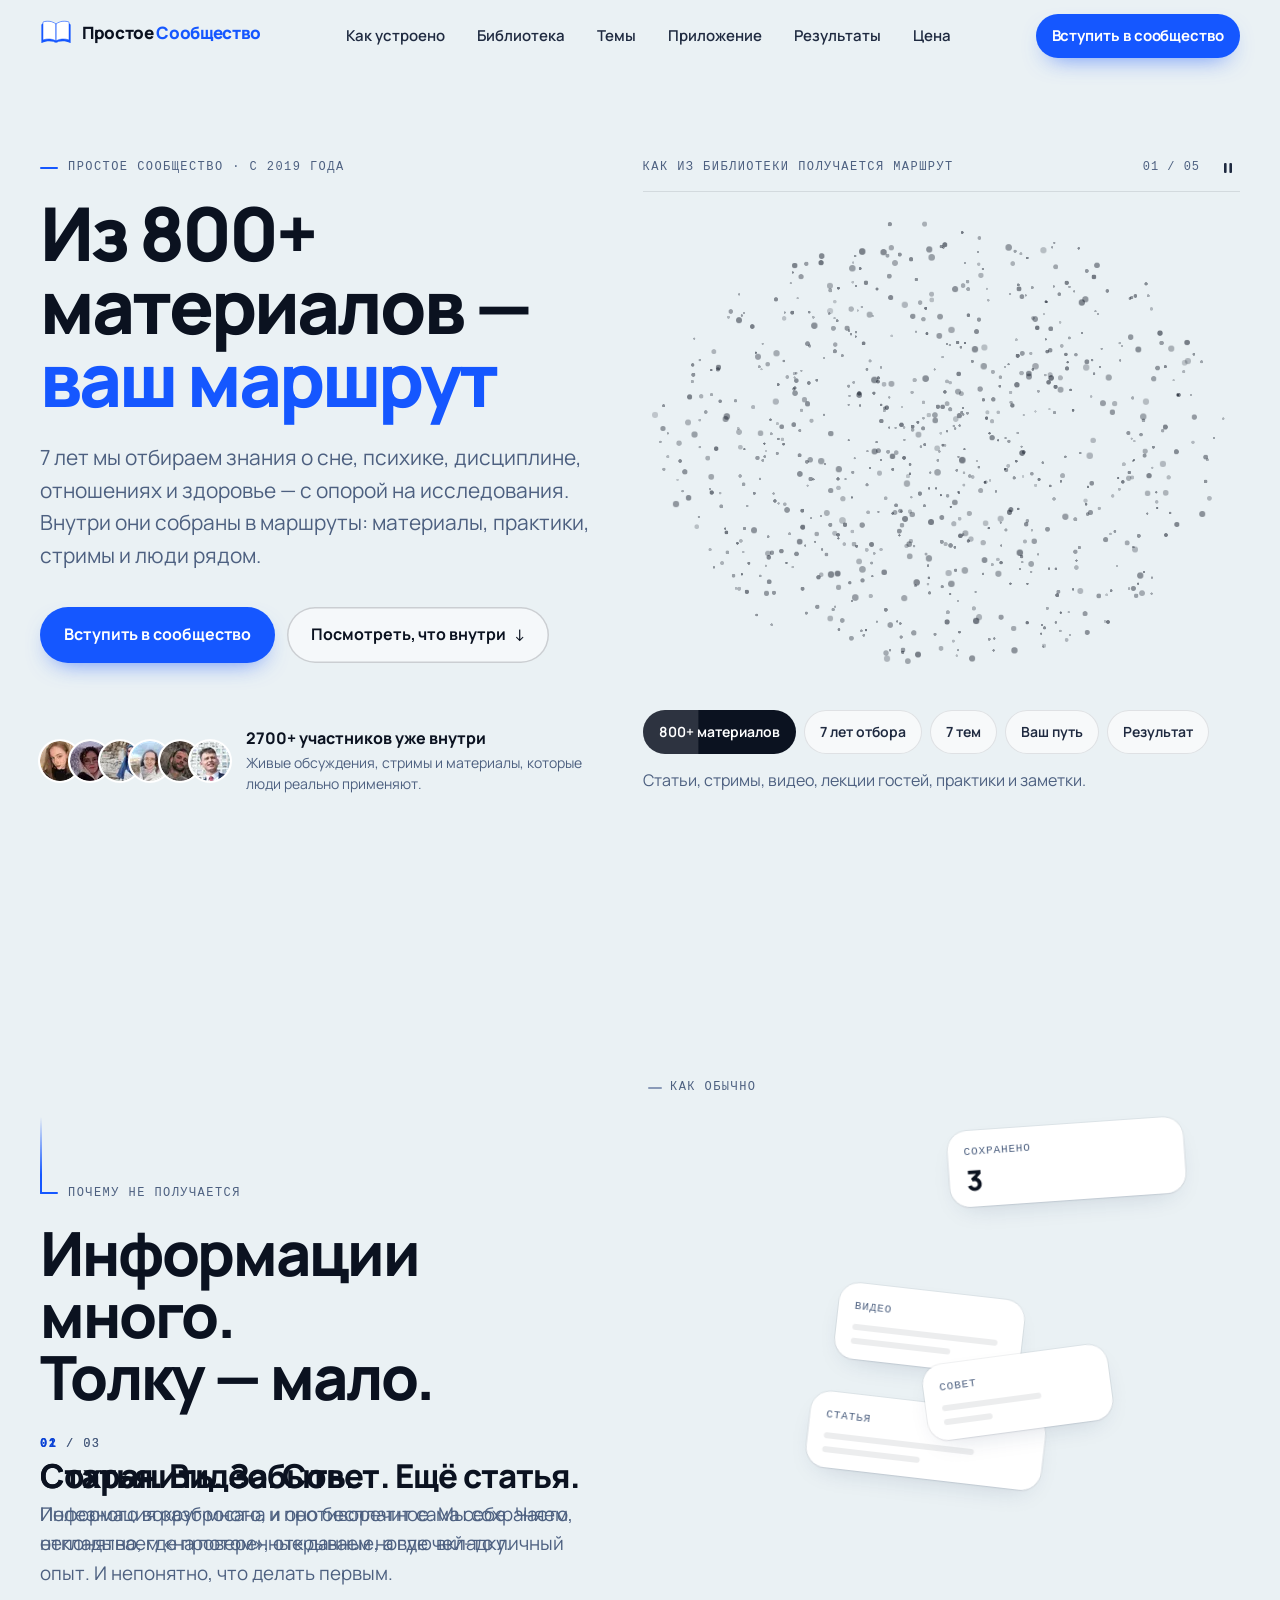
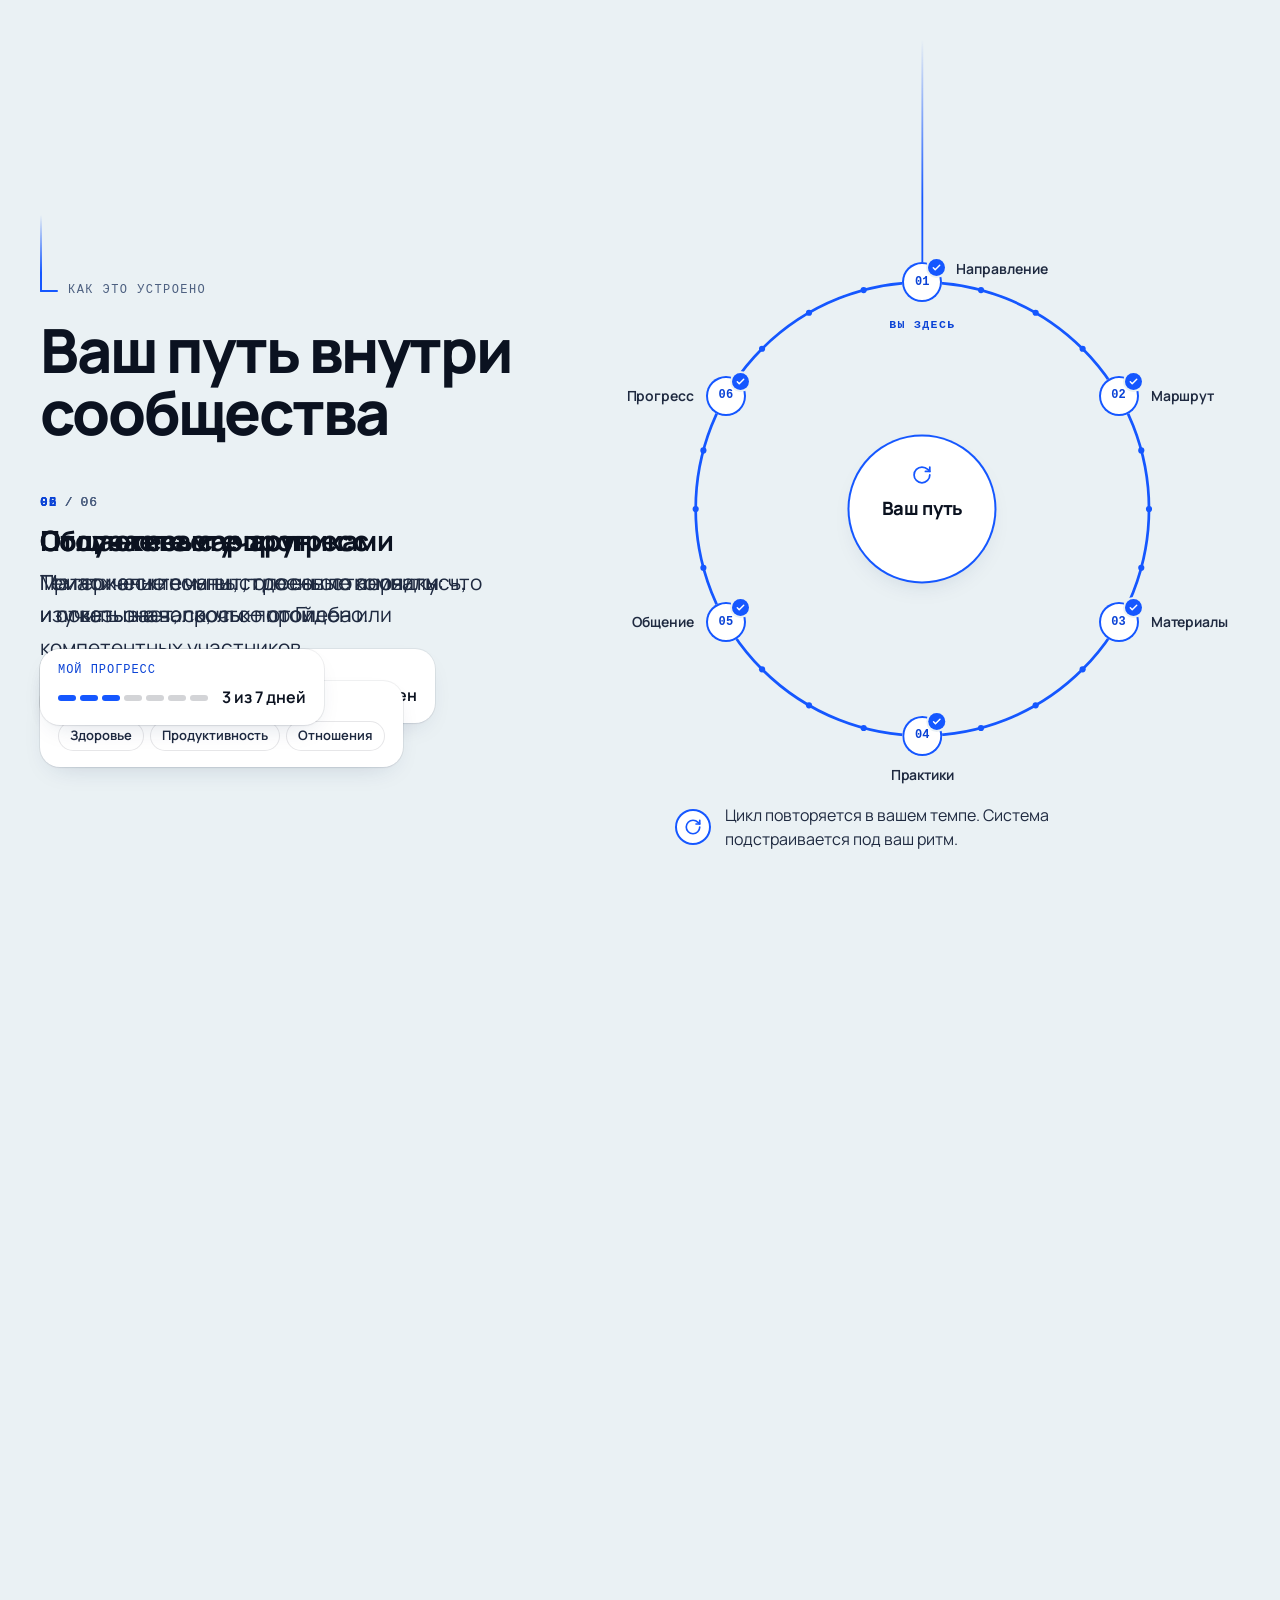
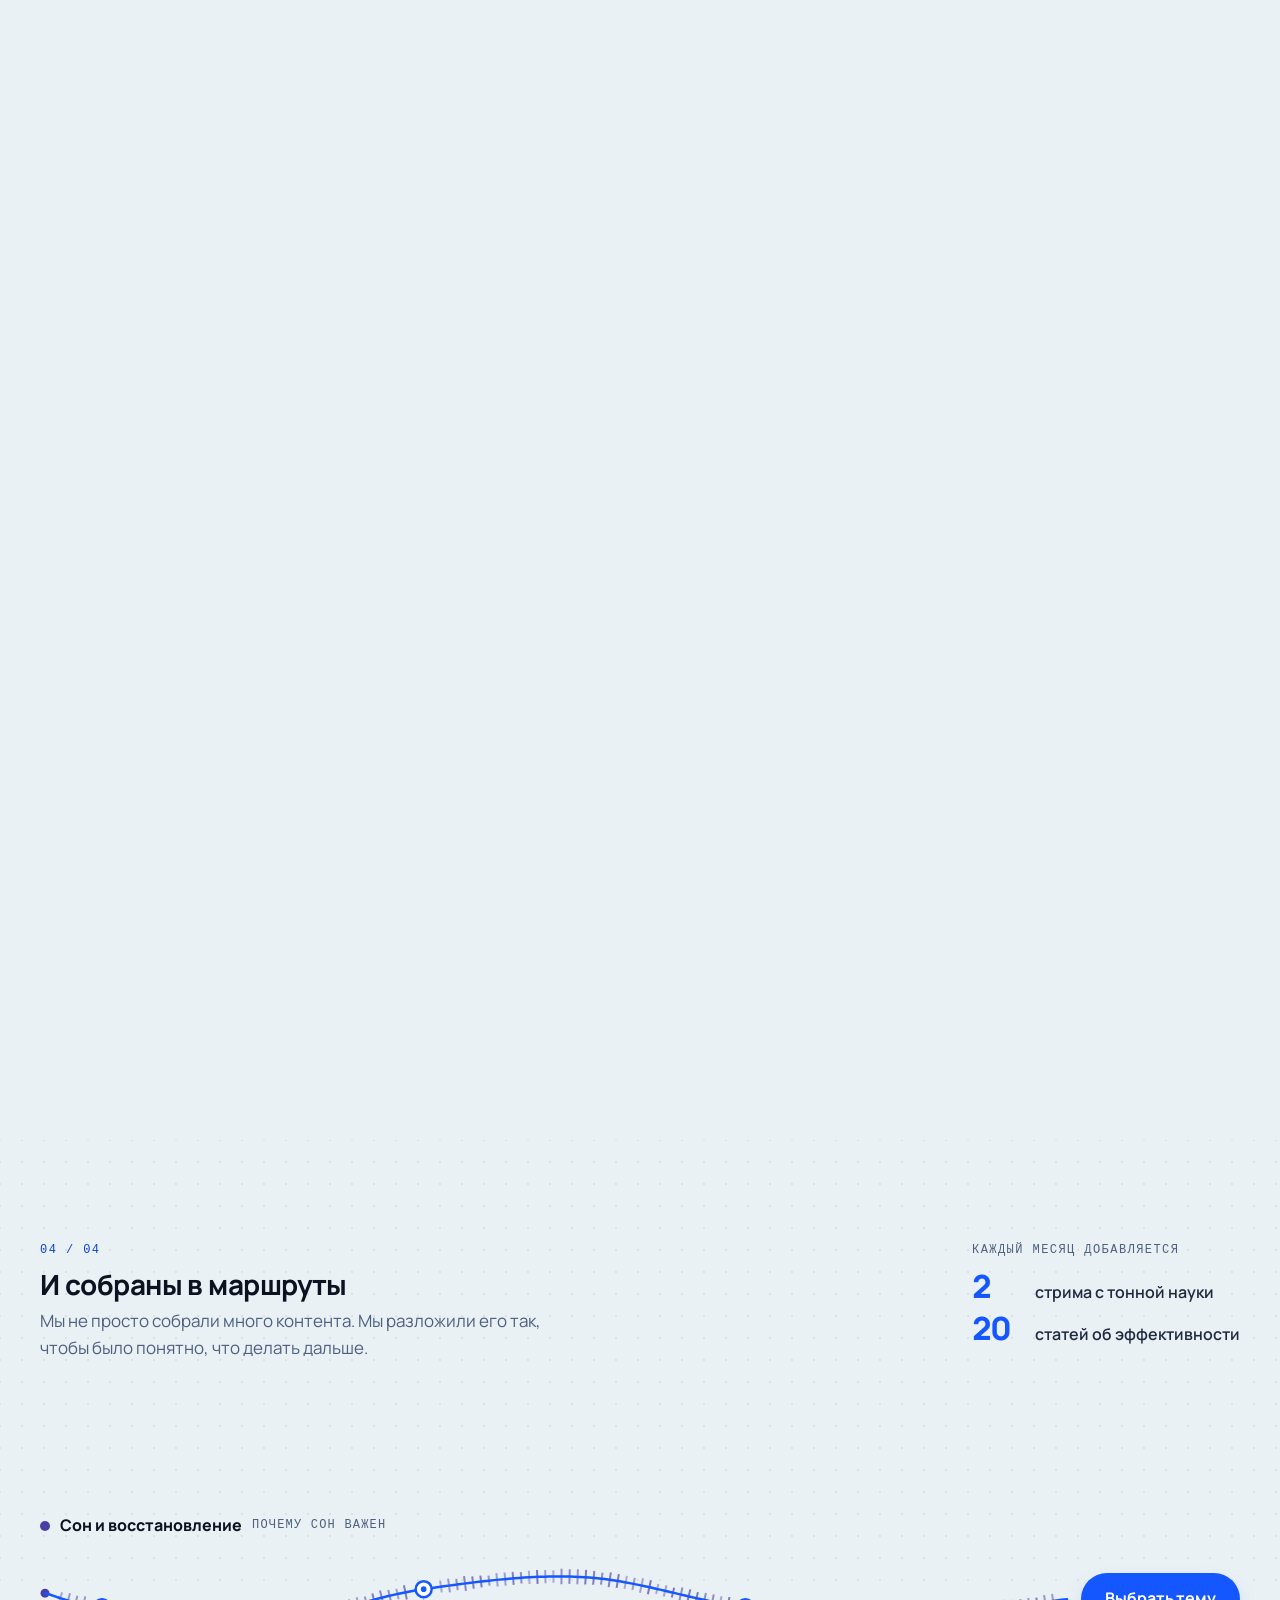
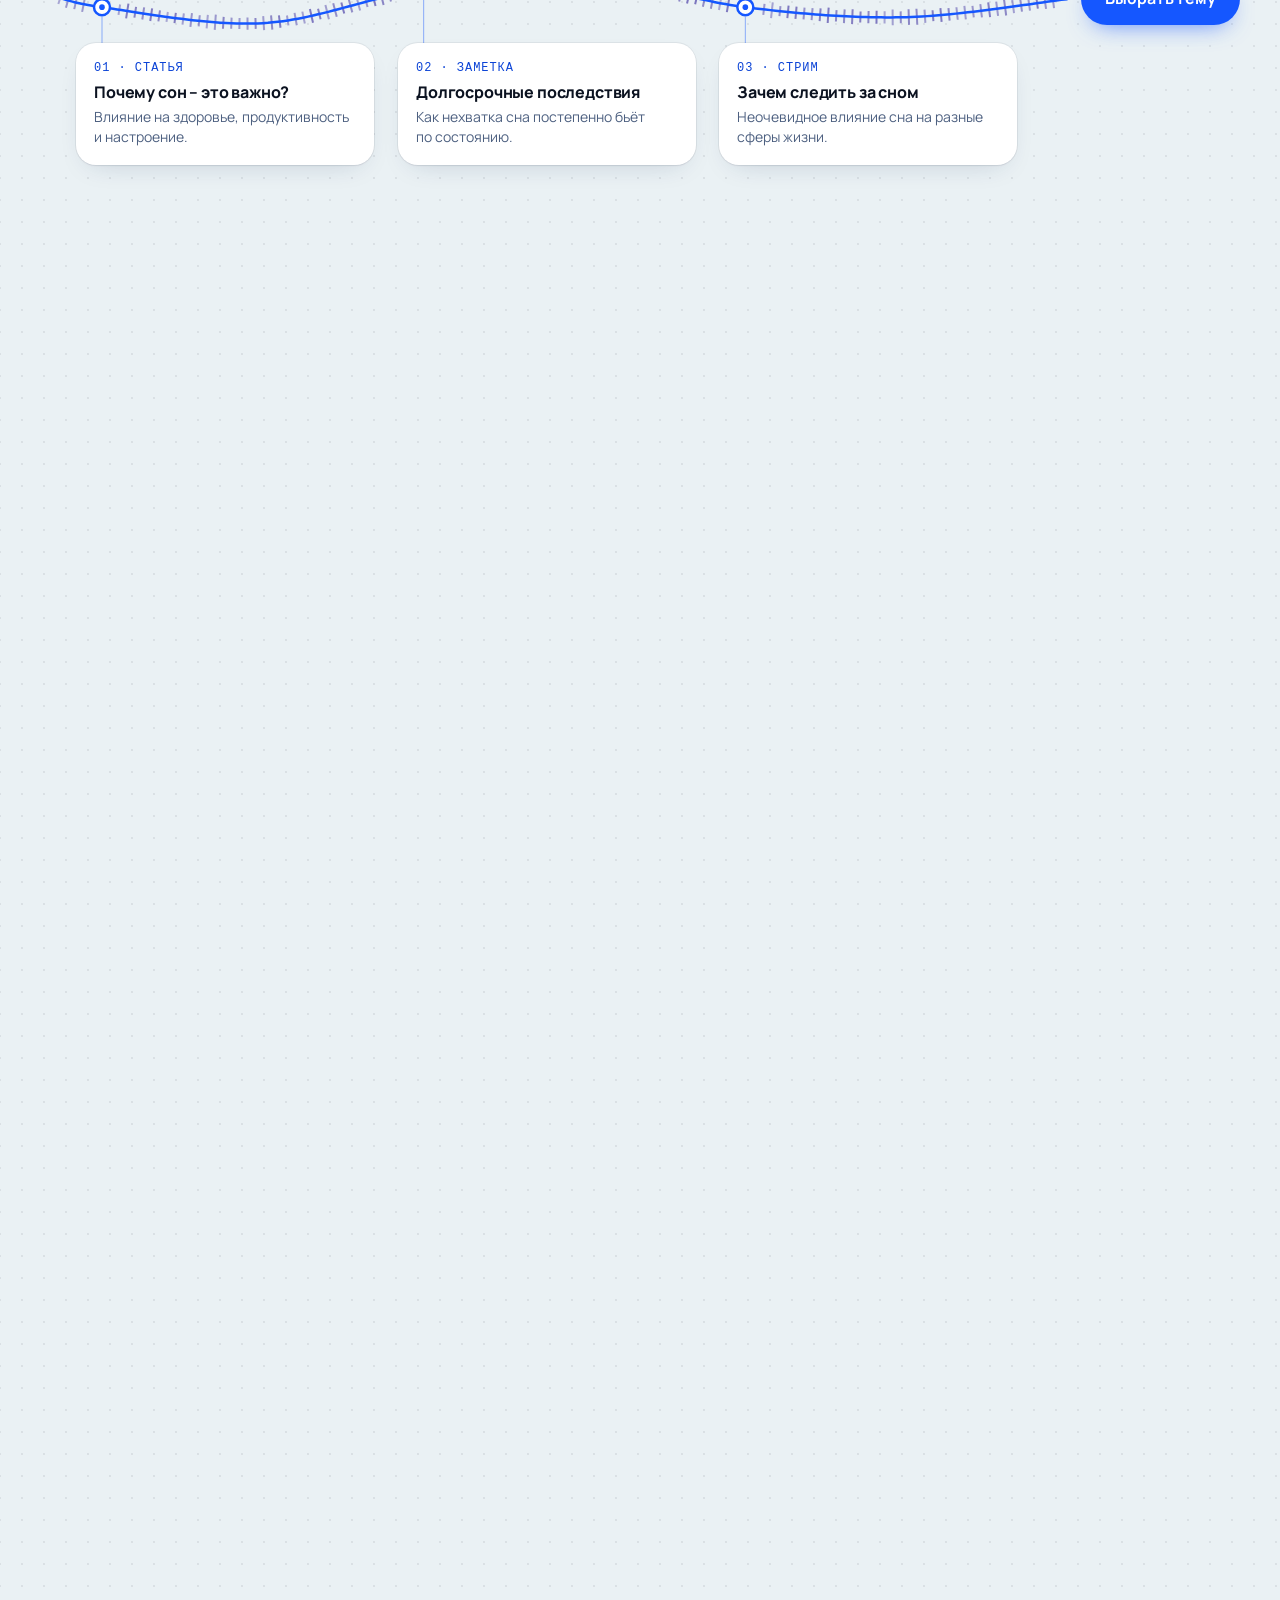
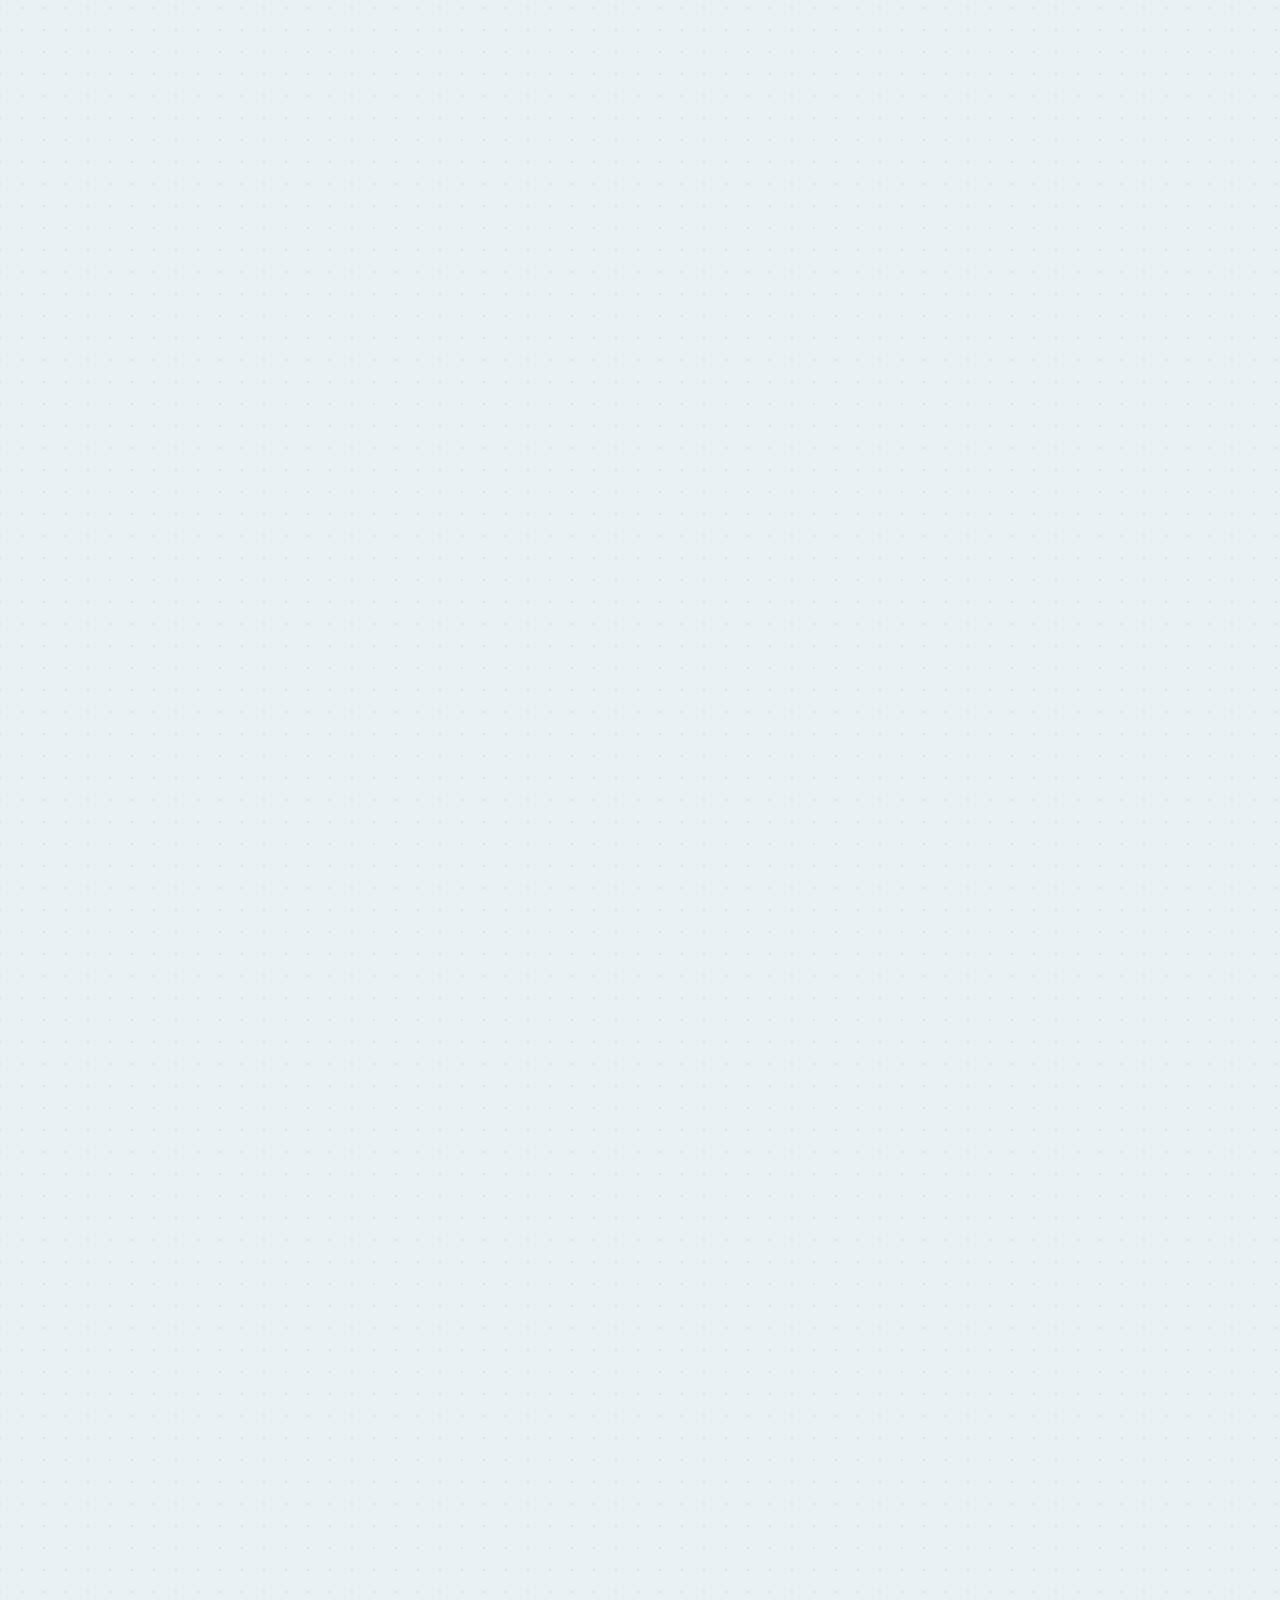
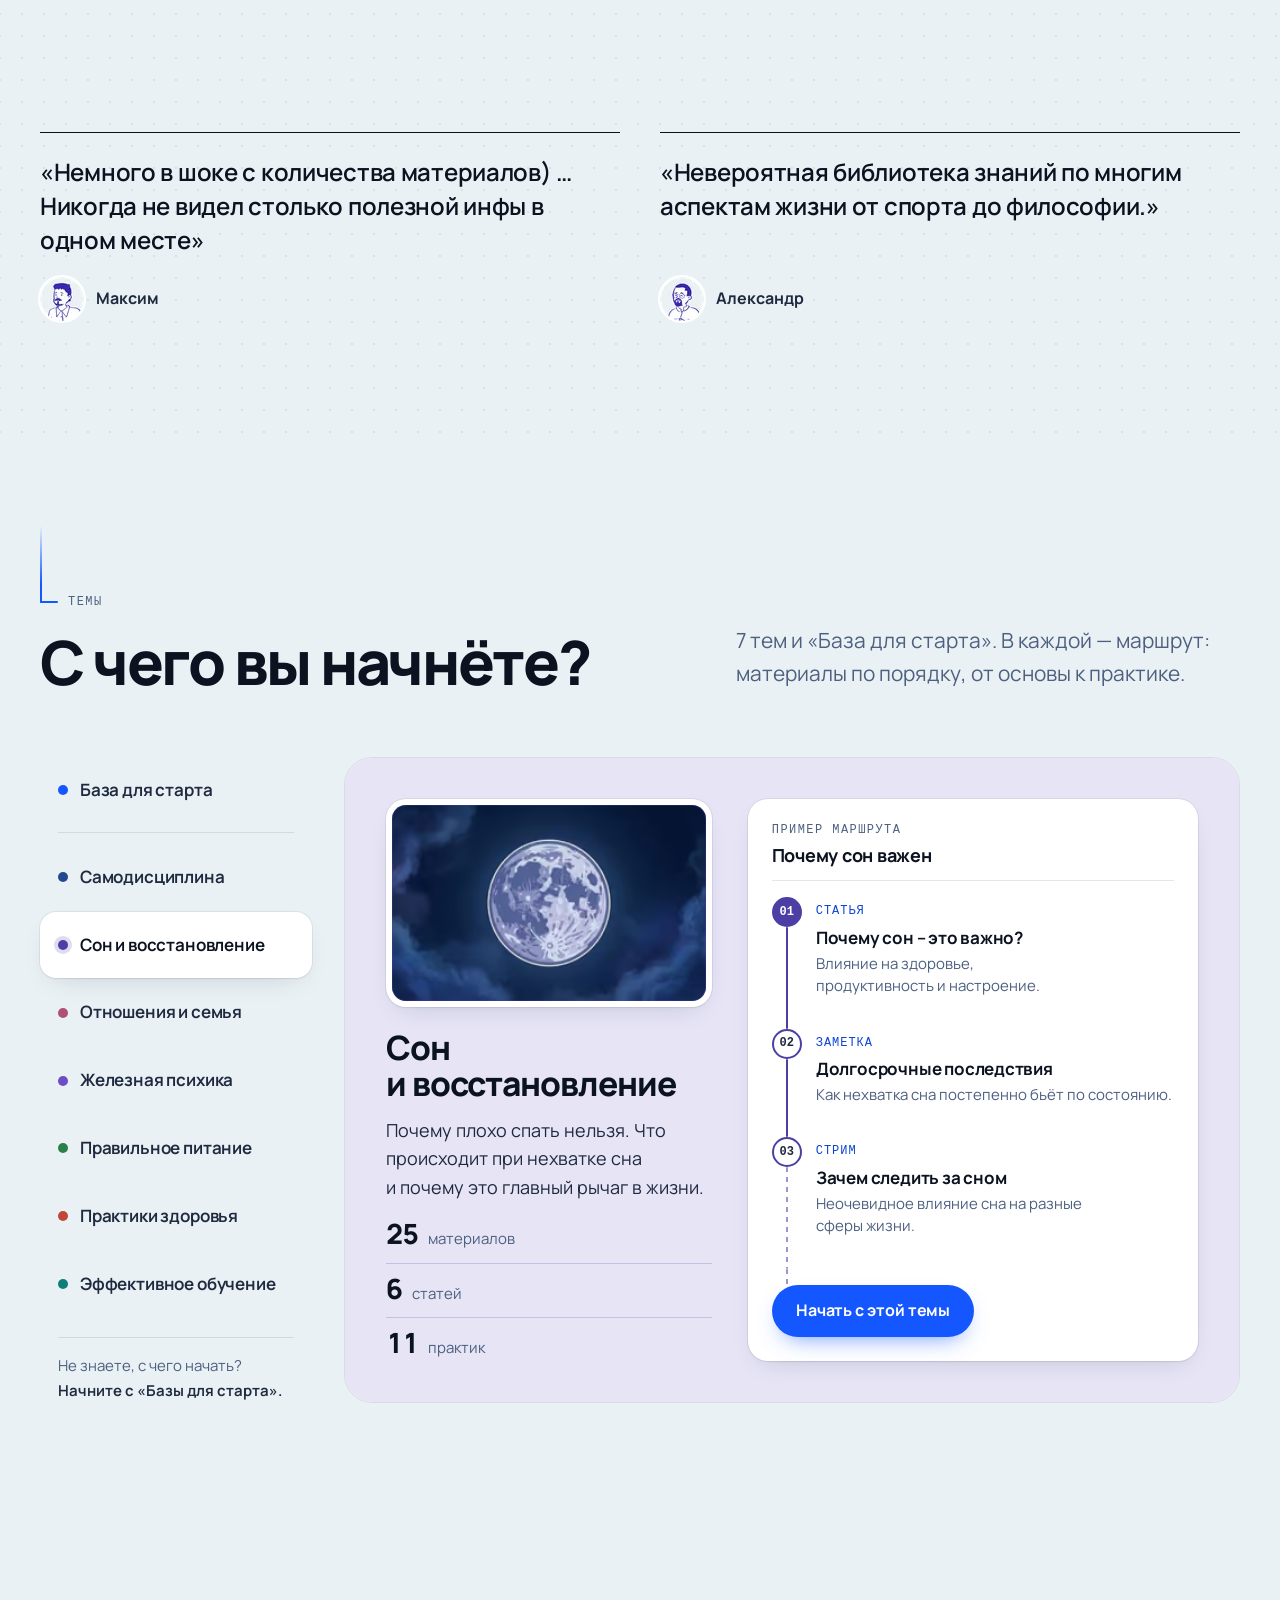
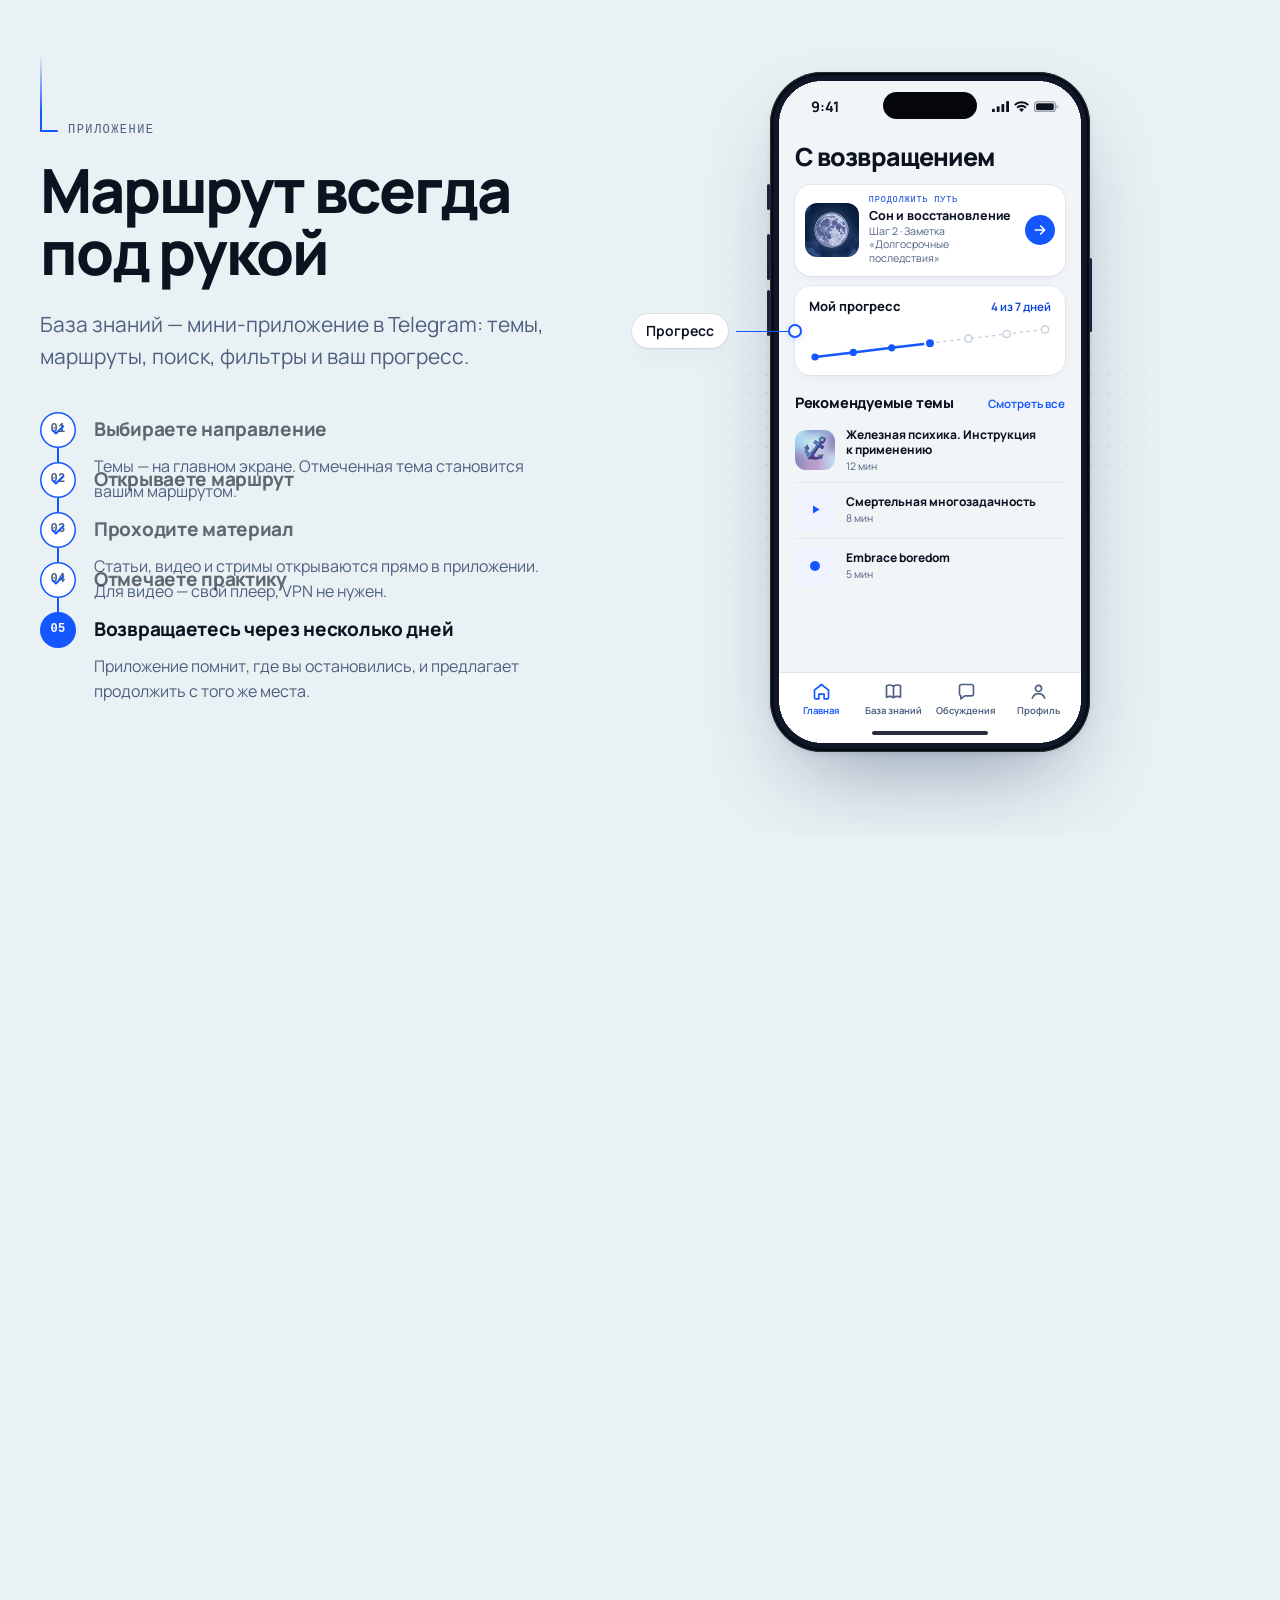
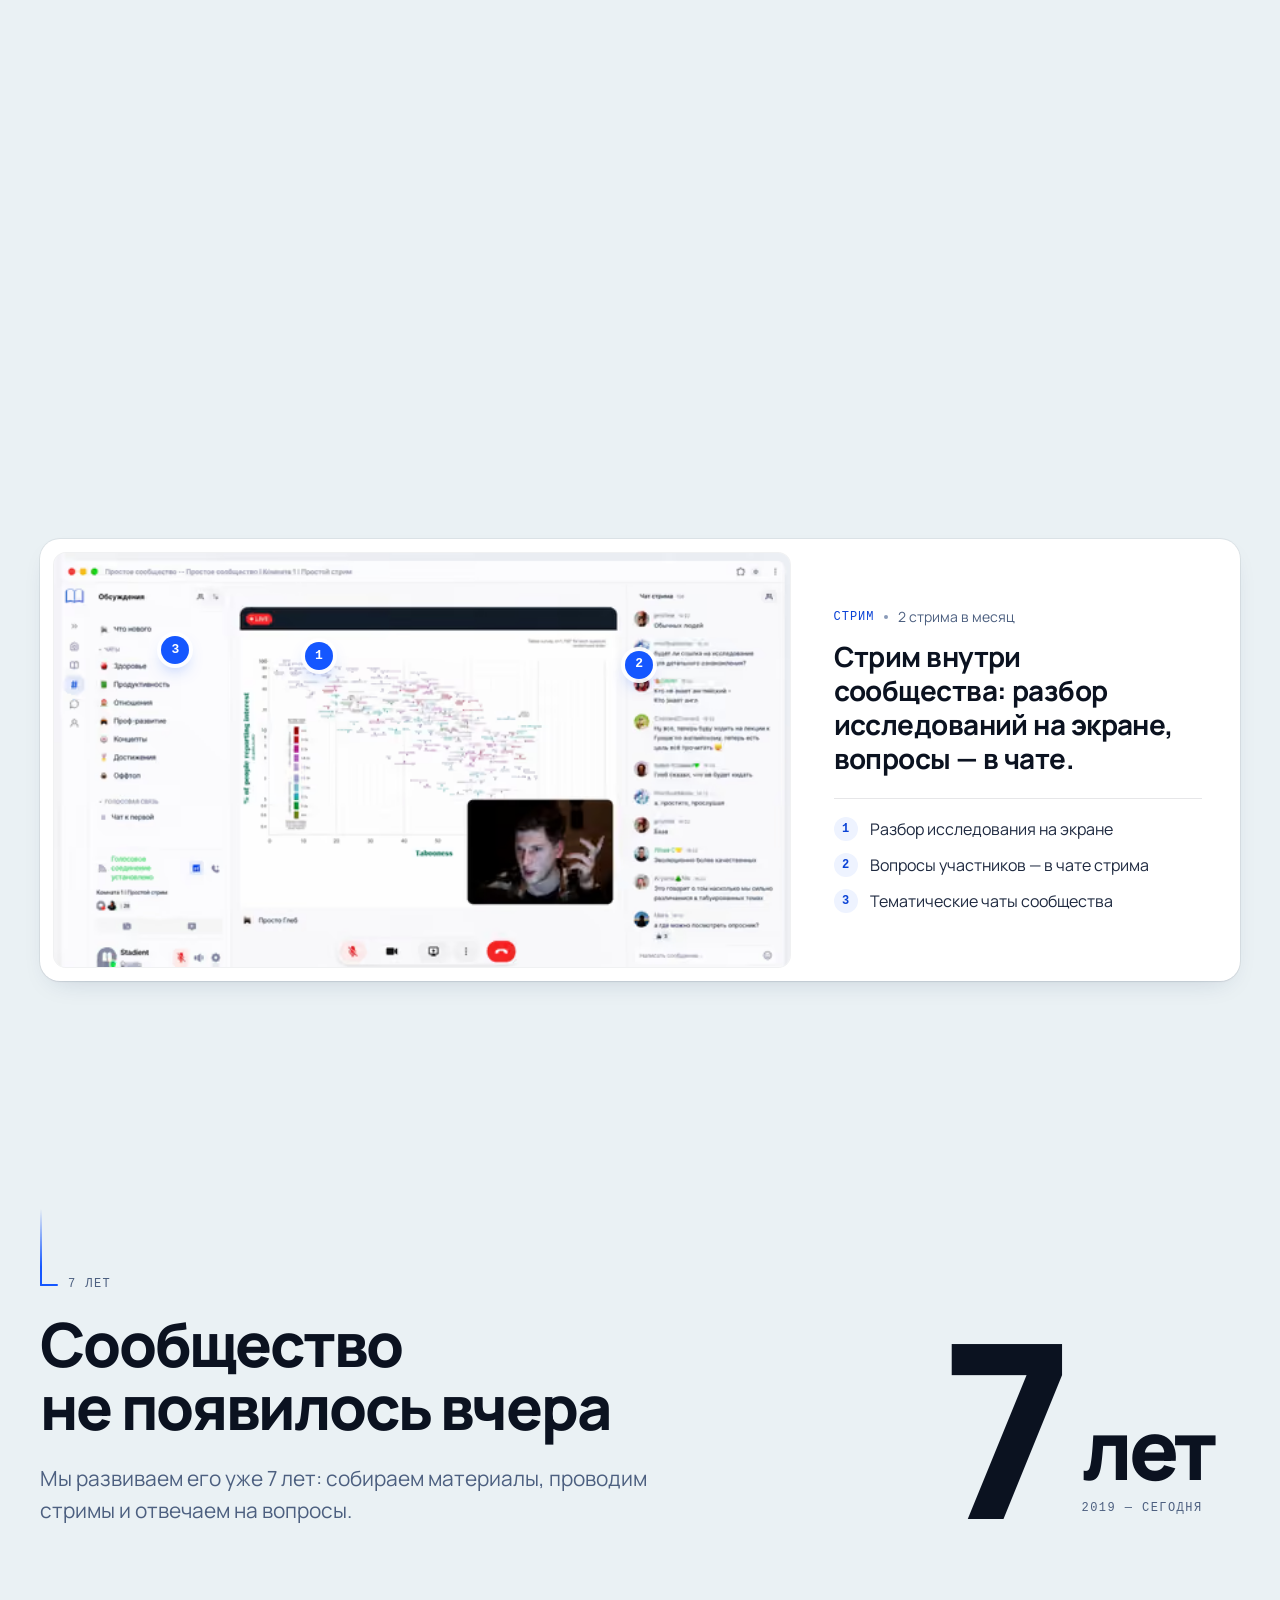
==== commit 1942d3cc: "Значки: кусочки продукта в «Что внутри» и «Людях», станции и минусы в «Кому подойдёт», меньше стрело" ====
--- a/index.html
+++ b/index.html
@@ -3,8 +3,8 @@
 try{if(!matchMedia('(prefers-reduced-motion: reduce)').matches)h.classList.add('motion')}catch(e){h.classList.add('motion')}})(document);
 
 </script><script type="application/ld+json">{"@context":"https://schema.org","@graph":[{"@type":"Organization","@id":"https://go.prosto.social/#org","name":"Простое Сообщество","url":"https://go.prosto.social/","logo":"https://go.prosto.social/favicon/apple-touch-icon.png","email":"help@prosto.social","sameAs":["https://t.me/prostyemisli"]},{"@type":"WebSite","@id":"https://go.prosto.social/#website","url":"https://go.prosto.social/","name":"Простое Сообщество","inLanguage":"ru","publisher":{"@id":"https://go.prosto.social/#org"}},{"@type":"Product","@id":"https://go.prosto.social/#product","name":"Простое Сообщество — доступ к сообществу","description":"800+ материалов о сне, психике, самодисциплине, отношениях, питании и здоровье — отобраны за 7 лет и собраны в маршруты с практиками, стримами и сообществом из 2700+ участников.","image":"https://prosto-concept.github.io/og.png","brand":{"@id":"https://go.prosto.social/#org"},"offers":[{"@type":"Offer","name":"3 месяца","price":"2900","priceCurrency":"RUB","availability":"https://schema.org/InStock","url":"https://go.prosto.social/#pricing","seller":{"@id":"https://go.prosto.social/#org"}},{"@type":"Offer","name":"Навсегда","price":"24900","priceCurrency":"RUB","availability":"https://schema.org/InStock","url":"https://go.prosto.social/#pricing","seller":{"@id":"https://go.prosto.social/#org"}}]},{"@type":"FAQPage","@id":"https://go.prosto.social/#faq","mainEntity":[{"@type":"Question","name":"Что входит в подписку?","acceptedAnswer":{"@type":"Answer","text":"Вся база знаний (800+ материалов), маршруты по темам, лучшие практики, 2 стрима в месяц и их записи, тематические чаты и голосовые комнаты, приложение с вашим прогрессом. Тарифы отличаются только сроком доступа — внутри одно и то же."}},{"@type":"Question","name":"Как получить доступ?","acceptedAnswer":{"@type":"Answer","text":"После оплаты доступ открывается в течение 24 часов: ссылка придёт на почту, указанную при оформлении. Материалы находятся в базе знаний — мини-приложении в Telegram."}},{"@type":"Question","name":"На какой срок доступ?","acceptedAnswer":{"@type":"Answer","text":"На 3 месяца или навсегда — в зависимости от тарифа. Подписка на 3 месяца продлевается автоматически на тот же срок, «Навсегда» — разовый платёж без продлений."}},{"@type":"Question","name":"Что происходит после окончания подписки?","acceptedAnswer":{"@type":"Answer","text":"Если подписка не отключена, она продлится ещё на 3 месяца — о списании напомним за 3 дня и за 1 день. Если вы отключили подписку, доступ закроется в последний день оплаченного периода."}},{"@type":"Question","name":"Можно ли оплатить из другой страны?","acceptedAnswer":{"@type":"Answer","text":"Да. Принимаем иностранные карты Visa, Mastercard и другие: 40 $ за 3 месяца или 340 $ навсегда. Для карт Казахстана и Беларуси есть дополнительный способ оплаты. Криптовалютой — напишите нам в Telegram или на help@prosto.social."}},{"@type":"Question","name":"Есть ли возврат?","acceptedAnswer":{"@type":"Answer","text":"По условиям оферты оплаченный период не возвращается. Но подписку можно отключить в любой момент: доступ сохранится до конца оплаченного срока, а следующего списания не будет."}},{"@type":"Question","name":"Где находятся материалы?","acceptedAnswer":{"@type":"Answer","text":"В базе знаний — мини-приложении в Telegram. Материалы размечены по виду (курс, стрим, видео, гость, статья, лучшая практика, заметка) и теме, есть поиск и фильтры. Для видео используется свой плеер — VPN не нужен. При желании видео можно смотреть на YouTube."}},{"@type":"Question","name":"Нужны ли специальные знания?","acceptedAnswer":{"@type":"Answer","text":"Нет. Формальных требований нет — сообщество открыто для всех, кто стремится к развитию. Начать можно с «Базы для старта». По времени — как удобно: можно читать по одной статье в день, это 15 минут, а можно погрузиться глубже."}},{"@type":"Question","name":"Чем это отличается от бесплатных источников?","acceptedAnswer":{"@type":"Answer","text":"Бесплатной информации полно, но она разбросана, противоречит сама себе, и часто непонятно — это проверенные данные или просто чей-то личный опыт. Здесь мы отобрали материалы с опорой на исследования, убрали воду и собрали всё в понятную программу."}}]}]}</script><style>/*! tailwindcss v4.3.3 | MIT License | https://tailwindcss.com */
-@layer properties{@supports (((-webkit-hyphens:none)) and (not (margin-trim:inline))) or ((-moz-orient:inline) and (not (color:rgb(from red r g b)))){*,:before,:after,::backdrop{--tw-rotate-x:initial;--tw-rotate-y:initial;--tw-rotate-z:initial;--tw-skew-x:initial;--tw-skew-y:initial;--tw-border-style:solid;--tw-leading:initial;--tw-font-weight:initial;--tw-tracking:initial;--tw-shadow:0 0 #0000;--tw-shadow-color:initial;--tw-shadow-alpha:100%;--tw-inset-shadow:0 0 #0000;--tw-inset-shadow-color:initial;--tw-inset-shadow-alpha:100%;--tw-ring-color:initial;--tw-ring-shadow:0 0 #0000;--tw-inset-ring-color:initial;--tw-inset-ring-shadow:0 0 #0000;--tw-ring-inset:initial;--tw-ring-offset-width:0px;--tw-ring-offset-color:#fff;--tw-ring-offset-shadow:0 0 #0000;--tw-outline-style:solid;--tw-blur:initial;--tw-brightness:initial;--tw-contrast:initial;--tw-grayscale:initial;--tw-hue-rotate:initial;--tw-invert:initial;--tw-opacity:initial;--tw-saturate:initial;--tw-sepia:initial;--tw-drop-shadow:initial;--tw-drop-shadow-color:initial;--tw-drop-shadow-alpha:100%;--tw-drop-shadow-size:initial;--tw-backdrop-blur:initial;--tw-backdrop-brightness:initial;--tw-backdrop-contrast:initial;--tw-backdrop-grayscale:initial;--tw-backdrop-hue-rotate:initial;--tw-backdrop-invert:initial;--tw-backdrop-opacity:initial;--tw-backdrop-saturate:initial;--tw-backdrop-sepia:initial;--tw-ease:initial}}}@layer theme{:root,:host{--font-sans:"Manrope", "Manrope Fallback", ui-sans-serif, system-ui, -apple-system, "Segoe UI", sans-serif;--font-mono:ui-monospace, "SF Mono", "JetBrains Mono", Menlo, Consolas, "Liberation Mono", monospace;--spacing:.25rem;--font-weight-semibold:600;--font-weight-bold:700;--font-weight-extrabold:800;--radius-lg:.5rem;--ease-in:cubic-bezier(.4, 0, 1, 1);--ease-out:cubic-bezier(0, 0, .2, 1);--ease-in-out:cubic-bezier(.4, 0, .2, 1);--default-transition-duration:.15s;--default-transition-timing-function:cubic-bezier(.4, 0, .2, 1);--default-font-family:var(--font-sans);--default-mono-font-family:var(--font-mono);--color-bg:#eaf1f4;--color-bg-deep:#dde7ed;--color-surface:#f5f8fa;--color-paper:#fff;--color-ink:#0b1220;--color-ink-2:#1f2a40;--color-muted:#4d6080;--color-faint:#8a9ab8;--color-line:#0b12201a;--color-line-strong:#0b12202e;--color-accent:#1557ff;--color-accent-ink:#0b43d6;--color-accent-soft:#dce6ff;--color-accent-wash:#eef3ff;--color-night:#0a1433;--color-night-2:#121e45;--color-on-night:#e8eeff;--color-on-night-muted:#a9b6d9;--color-accent-bright:#7f9dff;--color-positive:#1d7f55;--text-mega:clamp(5.5rem, 1.6rem + 17vw, 17rem);--text-mega--line-height:.82;--text-mega--letter-spacing:-.055em;--text-mega--font-weight:800;--text-display:clamp(2.6rem, 1.2rem + 5.6vw, 6.4rem);--text-display--line-height:.98;--text-display--letter-spacing:-.04em;--text-display--font-weight:800;--text-h2:clamp(2.05rem, 1.25rem + 3.2vw, 4.1rem);--text-h2--line-height:1.02;--text-h2--letter-spacing:-.035em;--text-h2--font-weight:780;--text-h3:clamp(1.25rem, 1.02rem + .9vw, 1.75rem);--text-h3--line-height:1.16;--text-h3--letter-spacing:-.02em;--text-h3--font-weight:720;--text-lead:clamp(1.0625rem, .97rem + .42vw, 1.3125rem);--text-lead--line-height:1.55;--text-body:1rem;--text-body--line-height:1.6;--text-small:.875rem;--text-small--line-height:1.5;--text-label:.75rem;--text-label--line-height:1.25;--text-label--letter-spacing:.08em;--radius-card:20px;--radius-panel:28px;--radius-chip:999px;--shadow-hair:0 0 0 1px #0b12200f;--shadow-soft:0 1px 2px #0b12200d, 0 10px 28px -14px #142d5b38;--shadow-lift:0 2px 6px #0b12200d, 0 28px 56px -24px #142d5b57;--shadow-phone:0 2px 6px #0b122014, 0 40px 90px -30px #142d5b73;--ease-out-soft:cubic-bezier(.22, .7, .18, 1);--ease-in-out-soft:cubic-bezier(.65, 0, .35, 1);--ease-spring-soft:cubic-bezier(.34, 1.26, .64, 1);--breakpoint-xs:23.4375rem}}@layer base{*,:after,:before,::backdrop{box-sizing:border-box;border:0 solid;margin:0;padding:0}::file-selector-button{box-sizing:border-box;border:0 solid;margin:0;padding:0}html,:host{-webkit-text-size-adjust:100%;tab-size:4;line-height:1.5;font-family:var(--default-font-family,-apple-system, BlinkMacSystemFont, "Segoe UI", Roboto, "Helvetica Neue", "Noto Sans", Arial, sans-serif, "Apple Color Emoji", "Segoe UI Emoji", "Segoe UI Symbol", "Noto Color Emoji");font-feature-settings:var(--default-font-feature-settings,normal);font-variation-settings:var(--default-font-variation-settings,normal);-webkit-tap-highlight-color:transparent}hr{height:0;color:inherit;border-top-width:1px}abbr:where([title]){text-decoration:underline dotted}h1,h2,h3,h4,h5,h6{font-size:inherit;font-weight:inherit}a{color:inherit;-webkit-text-decoration:inherit;-webkit-text-decoration:inherit;-webkit-text-decoration:inherit;text-decoration:inherit}b,strong{font-weight:bolder}code,kbd,samp,pre{font-family:var(--default-mono-font-family,ui-monospace, SFMono-Regular, Menlo, Monaco, Consolas, "Liberation Mono", "Courier New", monospace);font-feature-settings:var(--default-mono-font-feature-settings,normal);font-variation-settings:var(--default-mono-font-variation-settings,normal);font-size:1em}small{font-size:80%}sub,sup{vertical-align:baseline;font-size:75%;line-height:0;position:relative}sub{bottom:-.25em}sup{top:-.5em}table{text-indent:0;border-color:inherit;border-collapse:collapse}:-moz-focusring:where(:not(iframe)){outline:auto}progress{vertical-align:baseline}summary{display:list-item}ol,ul,menu{list-style:none}img,svg,video,canvas,audio,iframe,embed,object{vertical-align:middle;display:block}img,video{max-width:100%;height:auto}button,input,select,optgroup,textarea{font:inherit;font-feature-settings:inherit;font-variation-settings:inherit;letter-spacing:inherit;color:inherit;opacity:1;background-color:#0000;border-radius:0}::file-selector-button{font:inherit;font-feature-settings:inherit;font-variation-settings:inherit;letter-spacing:inherit;color:inherit;opacity:1;background-color:#0000;border-radius:0}:where(select:is([multiple],[size])) optgroup{font-weight:bolder}:where(select:is([multiple],[size])) optgroup option{padding-inline-start:20px}::file-selector-button{margin-inline-end:4px}::placeholder{opacity:1}@supports (not ((-webkit-appearance:-apple-pay-button))) or (contain-intrinsic-size:1px){::placeholder{color:currentColor}@supports (color:color-mix(in lab, red, red)){::placeholder{color:color-mix(in oklab, currentcolor 50%, transparent)}}}textarea{resize:vertical}::-webkit-search-decoration{-webkit-appearance:none}::-webkit-date-and-time-value{min-height:1lh;text-align:inherit}::-webkit-datetime-edit{display:inline-flex}::-webkit-datetime-edit-fields-wrapper{padding:0}::-webkit-datetime-edit{padding-block:0}::-webkit-datetime-edit-year-field{padding-block:0}::-webkit-datetime-edit-month-field{padding-block:0}::-webkit-datetime-edit-day-field{padding-block:0}::-webkit-datetime-edit-hour-field{padding-block:0}::-webkit-datetime-edit-minute-field{padding-block:0}::-webkit-datetime-edit-second-field{padding-block:0}::-webkit-datetime-edit-millisecond-field{padding-block:0}::-webkit-datetime-edit-meridiem-field{padding-block:0}::-webkit-calendar-picker-indicator{line-height:1}:-moz-ui-invalid{box-shadow:none}button,input:where([type=button],[type=reset],[type=submit]){appearance:button}::file-selector-button{appearance:button}::-webkit-inner-spin-button{height:auto}::-webkit-outer-spin-button{height:auto}[hidden]:where(:not([hidden=until-found])){display:none!important}html{background:var(--color-bg);color:var(--color-ink);font-family:var(--font-sans);-webkit-font-smoothing:antialiased;-moz-osx-font-smoothing:grayscale;text-rendering:optimizelegibility;scroll-padding-top:calc(var(--header-h) + 12px);-webkit-text-size-adjust:100%}body{min-height:100vh;font-size:var(--text-body);line-height:var(--text-body--line-height);font-feature-settings:"ss01" off;overflow-x:clip}::selection{background:var(--color-accent);color:#fff}:focus-visible{outline:2.5px solid var(--color-accent);outline-offset:3px;border-radius:6px}.on-night :focus-visible{outline-color:var(--color-accent-bright)}h1,h2,h3,h4{text-wrap:balance}p{text-wrap:pretty}img,svg,canvas{display:block}button{cursor:pointer}[hidden]{display:none!important}}@layer components{.container-x{width:100%;max-width:1320px;padding-inline:var(--gutter);margin-inline:auto}.section-pad{padding-block:clamp(88px,12vh + 24px,168px)}.eyebrow{font-family:var(--font-mono);font-size:var(--text-label);line-height:var(--text-label--line-height);letter-spacing:.12em;text-transform:uppercase;color:var(--color-muted);align-items:center;gap:10px;display:inline-flex}.eyebrow:before{content:"";background:var(--color-accent);border-radius:2px;width:18px;height:2px}.on-night .eyebrow{color:var(--color-on-night-muted)}.on-night .eyebrow:before{background:var(--color-accent-bright)}.eyebrow-thread{position:relative}.eyebrow-thread:after{content:"";background:linear-gradient(to bottom, #1557ff00, var(--color-accent) 75%);transform-origin:50% 0;width:2px;height:clamp(44px,6vw,88px);transition:transform 1.1s var(--ease-out-soft);border-radius:2px;position:absolute;bottom:calc(50% - 1px);left:0}.justify-center.eyebrow-thread:after{bottom:100%;left:calc(50% - 1px)}.on-night .eyebrow-thread:after{background:linear-gradient(to bottom, #7f9dff00, var(--color-accent-bright) 75%)}html.motion .eyebrow-thread:not(.is-in):after{transform:scaleY(0)}.mono{font-family:var(--font-mono);font-feature-settings:"tnum" 1}.tnum{font-variant-numeric:tabular-nums}.btn{border-radius:var(--radius-chip);letter-spacing:-.005em;white-space:nowrap;min-height:52px;transition:transform var(--dur-micro) var(--ease-out-soft), background-color var(--dur-micro) ease, color var(--dur-micro) ease, box-shadow var(--dur-micro) ease, border-color var(--dur-micro) ease;-webkit-tap-highlight-color:transparent;justify-content:center;align-items:center;gap:.55em;padding:0 24px;font-size:1rem;font-weight:700;line-height:1.1;text-decoration:none;display:inline-flex;position:relative}.btn:active{transform:scale(.98)}.btn-primary{background:var(--color-accent);color:#fff;box-shadow:0 10px 24px -12px #1557ffbf}@media (hover:hover){.btn-primary:hover{background:var(--color-accent-ink);transform:translateY(-1px);box-shadow:0 14px 28px -12px #1557ffcc}}.btn-primary:focus-visible{background:var(--color-accent-ink);transform:translateY(-1px);box-shadow:0 14px 28px -12px #1557ffcc}.btn-secondary{color:var(--color-ink);box-shadow:inset 0 0 0 1.5px var(--color-line-strong);background:#ffffff8c}@media (hover:hover){.btn-secondary:hover{background:#fff;box-shadow:inset 0 0 0 1.5px #0b122052}}.btn-secondary:focus-visible{background:#fff;box-shadow:inset 0 0 0 1.5px #0b122052}.on-night .btn-secondary{color:var(--color-on-night);background:0 0;box-shadow:inset 0 0 0 1.5px #e8eeff47}.btn-lg{min-height:60px;padding:0 30px;font-size:1.0625rem}.btn-sm{min-height:44px;padding:0 16px;font-size:.9375rem}.btn .btn-arrow{transition:transform var(--dur-micro) var(--ease-out-soft)}.btn:hover .btn-arrow{transform:translate(3px)}.link{color:var(--color-accent-ink);text-underline-offset:3px;transition:text-decoration-color var(--dur-micro) ease;text-decoration:underline 1px #0b43d659}.link:hover{text-decoration-color:currentColor}.card{background:var(--color-paper);border-radius:var(--radius-card);box-shadow:var(--shadow-hair), var(--shadow-soft)}.chip{border-radius:var(--radius-chip);height:30px;box-shadow:inset 0 0 0 1px var(--color-line);color:var(--color-ink-2);white-space:nowrap;background:#ffffffb3;align-items:center;gap:6px;padding:0 12px;font-size:.8125rem;font-weight:650;display:inline-flex}.type-tag{font-family:var(--font-mono);letter-spacing:.08em;text-transform:uppercase;color:var(--color-accent-ink);font-size:.75rem}.ph{max-width:100%;color:var(--color-ink-2);font-family:var(--font-mono);letter-spacing:.02em;text-transform:uppercase;white-space:normal;background:#ffffff8c;border:1.5px dashed #0b122047;border-radius:8px;align-items:center;gap:6px;padding:4px 10px;font-size:.75rem;line-height:1.35;display:inline-flex}.on-night .ph{color:var(--color-on-night-muted);background:#e8eeff0f;border-color:#e8eeff59}.ph-block{text-align:center;border-radius:inherit;justify-content:center;align-items:center;width:100%;height:100%;min-height:120px;display:flex}.dot-grid{background-image:radial-gradient(#0b122013 1px,#0000 1.3px);background-position:-11px -11px;background-size:22px 22px}.on-night .dot-grid,.dot-grid-night{background-image:radial-gradient(#e8eeff14 1px,#0000 1.3px);background-size:22px 22px}.visually-hidden{clip:rect(0 0 0 0);white-space:nowrap;border:0;width:1px;height:1px;margin:-1px;padding:0;overflow:hidden;position:absolute!important}}@layer utilities{.\@container{container-type:inline-size}.visible{visibility:visible}.absolute{position:absolute}.fixed{position:fixed}.relative{position:relative}.sticky{position:sticky}.container{width:100%}@media (width>=23.4375rem){.container{max-width:23.4375rem}}@media (width>=40rem){.container{max-width:40rem}}@media (width>=48rem){.container{max-width:48rem}}@media (width>=64rem){.container{max-width:64rem}}@media (width>=80rem){.container{max-width:80rem}}@media (width>=96rem){.container{max-width:96rem}}.mx-auto{margin-inline:auto}.mt-2{margin-top:calc(var(--spacing) * 2)}.mt-3{margin-top:calc(var(--spacing) * 3)}.mt-4{margin-top:calc(var(--spacing) * 4)}.mt-5{margin-top:calc(var(--spacing) * 5)}.mt-6{margin-top:calc(var(--spacing) * 6)}.mt-7{margin-top:calc(var(--spacing) * 7)}.mt-8{margin-top:calc(var(--spacing) * 8)}.-ml-2\.5{margin-left:calc(var(--spacing) * -2.5)}.\!grid{display:grid!important}.block{display:block}.flex{display:flex}.grid{display:grid}.hidden{display:none}.inline{display:inline}.inline-flex{display:inline-flex}.table{display:table}.h-\[var\(--header-h\)\]{height:var(--header-h)}.w-full{width:100%}.max-w-\[40rem\]{max-width:40rem}.max-w-\[56rem\]{max-width:56rem}.max-w-\[760px\]{max-width:760px}.min-w-0{min-width:0}.flex-shrink{flex-shrink:1}.shrink-0{flex-shrink:0}.flex-grow{flex-grow:1}.transform{transform:var(--tw-rotate-x,) var(--tw-rotate-y,) var(--tw-rotate-z,) var(--tw-skew-x,) var(--tw-skew-y,)}.resize{resize:both}.flex-wrap{flex-wrap:wrap}.content-start{align-content:flex-start}.items-baseline{align-items:baseline}.items-center{align-items:center}.items-start{align-items:flex-start}.justify-between{justify-content:space-between}.justify-center{justify-content:center}.gap-1{gap:var(--spacing)}.gap-2{gap:calc(var(--spacing) * 2)}.gap-2\.5{gap:calc(var(--spacing) * 2.5)}.gap-3{gap:calc(var(--spacing) * 3)}.gap-4{gap:calc(var(--spacing) * 4)}.gap-6{gap:calc(var(--spacing) * 6)}.gap-8{gap:calc(var(--spacing) * 8)}.gap-10{gap:calc(var(--spacing) * 10)}.gap-x-2{column-gap:calc(var(--spacing) * 2)}.gap-y-1{row-gap:var(--spacing)}.overflow-visible{overflow:visible}.rounded-card{border-radius:var(--radius-card)}.rounded-full{border-radius:2147483647px}.rounded-lg{border-radius:var(--radius-lg)}.rounded-panel{border-radius:var(--radius-panel)}.border{border-style:var(--tw-border-style);border-width:1px}.border-t{border-top-style:var(--tw-border-style);border-top-width:1px}.border-b{border-bottom-style:var(--tw-border-style);border-bottom-width:1px}.border-line{border-color:var(--color-line)}.bg-accent{background-color:var(--color-accent)}.bg-bg{background-color:var(--color-bg)}.bg-bg-deep{background-color:var(--color-bg-deep)}.bg-paper{background-color:var(--color-paper)}.bg-surface{background-color:var(--color-surface)}.object-cover{object-fit:cover}.py-12{padding-block:calc(var(--spacing) * 12)}.py-14{padding-block:calc(var(--spacing) * 14)}.text-center{text-align:center}.text-left{text-align:left}.text-display{font-size:var(--text-display);line-height:var(--tw-leading,var(--text-display--line-height));letter-spacing:var(--tw-tracking,var(--text-display--letter-spacing));font-weight:var(--tw-font-weight,var(--text-display--font-weight))}.text-h2{font-size:var(--text-h2);line-height:var(--tw-leading,var(--text-h2--line-height));letter-spacing:var(--tw-tracking,var(--text-h2--letter-spacing));font-weight:var(--tw-font-weight,var(--text-h2--font-weight))}.text-h3{font-size:var(--text-h3);line-height:var(--tw-leading,var(--text-h3--line-height));letter-spacing:var(--tw-tracking,var(--text-h3--letter-spacing));font-weight:var(--tw-font-weight,var(--text-h3--font-weight))}.text-mega{font-size:var(--text-mega);line-height:var(--tw-leading,var(--text-mega--line-height));letter-spacing:var(--tw-tracking,var(--text-mega--letter-spacing));font-weight:var(--tw-font-weight,var(--text-mega--font-weight))}.text-label{font-size:var(--text-label);line-height:var(--tw-leading,var(--text-label--line-height));letter-spacing:var(--tw-tracking,var(--text-label--letter-spacing))}.text-body{font-size:var(--text-body);line-height:var(--tw-leading,var(--text-body--line-height))}.text-lead{font-size:var(--text-lead);line-height:var(--tw-leading,var(--text-lead--line-height))}.text-small{font-size:var(--text-small);line-height:var(--tw-leading,var(--text-small--line-height))}.text-\[1\.5rem\]{font-size:1.5rem}.text-\[1\.375rem\]{font-size:1.375rem}.text-\[1\.0625rem\]{font-size:1.0625rem}.leading-none{--tw-leading:1;line-height:1}.font-bold{--tw-font-weight:var(--font-weight-bold);font-weight:var(--font-weight-bold)}.font-extrabold{--tw-font-weight:var(--font-weight-extrabold);font-weight:var(--font-weight-extrabold)}.font-semibold{--tw-font-weight:var(--font-weight-semibold);font-weight:var(--font-weight-semibold)}.tracking-\[-0\.02em\]{--tw-tracking:-.02em;letter-spacing:-.02em}.text-wrap{text-wrap:wrap}.text-accent{color:var(--color-accent)}.text-accent-bright{color:var(--color-accent-bright)}.text-accent-ink{color:var(--color-accent-ink)}.text-ink{color:var(--color-ink)}.text-ink-2{color:var(--color-ink-2)}.text-muted{color:var(--color-muted)}.text-on-night{color:var(--color-on-night)}.text-on-night-muted{color:var(--color-on-night-muted)}.accent-ink{accent-color:var(--color-ink)}.shadow-hair{--tw-shadow:0 0 0 1px var(--tw-shadow-color,#0b12200f);box-shadow:var(--tw-inset-shadow), var(--tw-inset-ring-shadow), var(--tw-ring-offset-shadow), var(--tw-ring-shadow), var(--tw-shadow)}.shadow-lift{--tw-shadow:0 2px 6px var(--tw-shadow-color,#0b12200d), 0 28px 56px -24px var(--tw-shadow-color,#142d5b57);box-shadow:var(--tw-inset-shadow), var(--tw-inset-ring-shadow), var(--tw-ring-offset-shadow), var(--tw-ring-shadow), var(--tw-shadow)}.shadow-phone{--tw-shadow:0 2px 6px var(--tw-shadow-color,#0b122014), 0 40px 90px -30px var(--tw-shadow-color,#142d5b73);box-shadow:var(--tw-inset-shadow), var(--tw-inset-ring-shadow), var(--tw-ring-offset-shadow), var(--tw-ring-shadow), var(--tw-shadow)}.shadow-soft{--tw-shadow:0 1px 2px var(--tw-shadow-color,#0b12200d), 0 10px 28px -14px var(--tw-shadow-color,#142d5b38);box-shadow:var(--tw-inset-shadow), var(--tw-inset-ring-shadow), var(--tw-ring-offset-shadow), var(--tw-ring-shadow), var(--tw-shadow)}.ring{--tw-ring-shadow:var(--tw-ring-inset,) 0 0 0 calc(1px + var(--tw-ring-offset-width)) var(--tw-ring-color,currentcolor);box-shadow:var(--tw-inset-shadow), var(--tw-inset-ring-shadow), var(--tw-ring-offset-shadow), var(--tw-ring-shadow), var(--tw-shadow)}.ring-2{--tw-ring-shadow:var(--tw-ring-inset,) 0 0 0 calc(2px + var(--tw-ring-offset-width)) var(--tw-ring-color,currentcolor);box-shadow:var(--tw-inset-shadow), var(--tw-inset-ring-shadow), var(--tw-ring-offset-shadow), var(--tw-ring-shadow), var(--tw-shadow)}.ring-paper{--tw-ring-color:var(--color-paper)}.outline{outline-style:var(--tw-outline-style);outline-width:1px}.blur{--tw-blur:blur(8px);filter:var(--tw-blur,) var(--tw-brightness,) var(--tw-contrast,) var(--tw-grayscale,) var(--tw-hue-rotate,) var(--tw-invert,) var(--tw-saturate,) var(--tw-sepia,) var(--tw-drop-shadow,)}.filter{filter:var(--tw-blur,) var(--tw-brightness,) var(--tw-contrast,) var(--tw-grayscale,) var(--tw-hue-rotate,) var(--tw-invert,) var(--tw-saturate,) var(--tw-sepia,) var(--tw-drop-shadow,)}.backdrop-filter{backdrop-filter:var(--tw-backdrop-blur,) var(--tw-backdrop-brightness,) var(--tw-backdrop-contrast,) var(--tw-backdrop-grayscale,) var(--tw-backdrop-hue-rotate,) var(--tw-backdrop-invert,) var(--tw-backdrop-opacity,) var(--tw-backdrop-saturate,) var(--tw-backdrop-sepia,)}.transition{transition-property:color,background-color,border-color,outline-color,text-decoration-color,fill,stroke,--tw-gradient-from,--tw-gradient-via,--tw-gradient-to,opacity,box-shadow,transform,translate,scale,rotate,filter,-webkit-backdrop-filter,backdrop-filter,display,content-visibility,overlay,pointer-events;transition-timing-function:var(--tw-ease,var(--default-transition-timing-function));transition-duration:var(--tw-duration,var(--default-transition-duration))}.ease-in{--tw-ease:var(--ease-in);transition-timing-function:var(--ease-in)}.ease-in-out{--tw-ease:var(--ease-in-out);transition-timing-function:var(--ease-in-out)}.ease-in-out-soft{--tw-ease:var(--ease-in-out-soft);transition-timing-function:var(--ease-in-out-soft)}.ease-out{--tw-ease:var(--ease-out);transition-timing-function:var(--ease-out)}.ease-out-soft{--tw-ease:var(--ease-out-soft);transition-timing-function:var(--ease-out-soft)}@media (width>=40rem){.sm\:hidden{display:none}.sm\:inline{display:inline}.sm\:grid-cols-2{grid-template-columns:repeat(2,minmax(0,1fr))}}@media (width>=48rem){.md\:col-span-2{grid-column:span 2/span 2}.md\:flex{display:flex}.md\:hidden{display:none}.md\:grid-cols-\[1\.2fr_2fr\]{grid-template-columns:1.2fr 2fr}.md\:flex-wrap{flex-wrap:wrap}.md\:gap-x-6{column-gap:calc(var(--spacing) * 6)}.md\:py-16{padding-block:calc(var(--spacing) * 16)}}@media (width>=80rem){.xl\:block{display:block}}.\[\&\>span\:last-child\]\:text-\[0\.95rem\]>span:last-child{font-size:.95rem}@media not all and (width>=359px){.max-\[359px\]\:\[\&\>span\:last-child\]\:hidden>span:last-child{display:none}}@media (width>=40rem){.sm\:\[\&\>span\:last-child\]\:text-\[1\.0625rem\]>span:last-child{font-size:1.0625rem}}}@font-face{font-family:Manrope;font-style:normal;font-display:swap;font-weight:200 800;src:url(/fonts/manrope-cyrillic-wght-normal.woff2)format("woff2");unicode-range:U+301,U+400-45F,U+490-491,U+4B0-4B1,U+2116}@font-face{font-family:Manrope;font-style:normal;font-display:swap;font-weight:200 800;src:url(/fonts/manrope-latin-wght-normal.woff2)format("woff2");unicode-range:U+??,U+131,U+152-153,U+2BB-2BC,U+2C6,U+2DA,U+2DC,U+304,U+308,U+329,U+2000-206F,U+20AC,U+2122,U+2191,U+2193,U+2212,U+2215,U+FEFF,U+FFFD}@font-face{font-family:Manrope;font-style:normal;font-display:swap;font-weight:200 800;src:url(/fonts/manrope-latin-ext-wght-normal.woff2)format("woff2");unicode-range:U+100-2BA,U+2BD-2C5,U+2C7-2CC,U+2CE-2D7,U+2DD-2FF,U+304,U+308,U+329,U+1D00-1DBF,U+1E00-1E9F,U+1EF2-1EFF,U+2020,U+20A0-20AB,U+20AD-20C0,U+2113,U+2C60-2C7F,U+A720-A7FF}@font-face{font-family:Manrope Fallback;src:local(Arial);size-adjust:103.5%;ascent-override:103%;descent-override:29%;line-gap-override:0%}:root{--dur-micro:.16s;--dur-reveal:.8s;--dur-state:.52s;--stagger:70ms;--gutter:20px;--header-h:64px;color-scheme:light}@media (width>=768px){:root{--gutter:40px;--header-h:72px}}@media (prefers-reduced-motion:no-preference){html:focus-within{scroll-behavior:smooth}}html:not(.motion) .motion-only,html.motion .static-only{display:none!important}html.motion [data-reveal]{transition:opacity var(--dur-reveal) var(--ease-out-soft), transform var(--dur-reveal) var(--ease-out-soft), clip-path var(--dur-reveal) var(--ease-out-soft);transition-delay:calc(var(--i,0) * var(--stagger))}html.motion [data-reveal]:not(.is-in){opacity:0;transform:translateY(28px)}html.motion [data-reveal=fade]:not(.is-in){transform:none}html.motion [data-reveal=scale]:not(.is-in){transform:scale(.96)}html.motion [data-reveal=clip]:not(.is-in){opacity:1;clip-path:inset(0 0 100%);transform:none}html.motion [data-reveal=clip].is-in{clip-path:inset(0)}html.motion [data-lines] [data-line]{overflow-clip-margin:.12em;vertical-align:top;display:inline-block;overflow:clip}html.motion [data-lines] [data-line]>span{transition:transform 1s var(--ease-out-soft);transition-delay:calc(var(--i,0) * 90ms);display:inline-block}html.motion [data-lines]:not(.is-in) [data-line]>span{transform:translateY(105%)}.scene{position:relative}html.motion .scene[data-sticky]{height:var(--scene-h,300vh)}@media (width<=767px){html.motion .scene[data-sticky]{height:var(--scene-h-sm,var(--scene-h,300vh))}}html.motion .scene[data-sticky]>.scene-stage{height:100svh;position:sticky;top:0;overflow:hidden}main>section{overflow-x:clip}html.has-sticky-cta{scroll-padding-bottom:calc(var(--sticky-cta-h,0px) + 16px)}html.dialog-open{overflow:hidden}html.has-sticky-cta body{padding-bottom:calc(76px + env(safe-area-inset-bottom))}@media (width>=768px){html.has-sticky-cta body{padding-bottom:0}}@media (prefers-reduced-motion:reduce){*,:before,:after{scroll-behavior:auto!important;transition-duration:.01ms!important;animation-duration:.01ms!important;animation-iteration-count:1!important}}.skip-link{z-index:100;clip-path:inset(50%);white-space:nowrap;width:1px;height:1px;position:fixed;top:12px;left:12px;overflow:hidden}.skip-link:after{content:attr(data-label)}.skip-link:focus-visible{clip-path:none;background:var(--color-ink);color:#fff;border-radius:12px;width:auto;height:auto;padding:10px 16px;font-weight:700;overflow:visible}@property --tw-rotate-x{syntax:"*";inherits:false}@property --tw-rotate-y{syntax:"*";inherits:false}@property --tw-rotate-z{syntax:"*";inherits:false}@property --tw-skew-x{syntax:"*";inherits:false}@property --tw-skew-y{syntax:"*";inherits:false}@property --tw-border-style{syntax:"*";inherits:false;initial-value:solid}@property --tw-leading{syntax:"*";inherits:false}@property --tw-font-weight{syntax:"*";inherits:false}@property --tw-tracking{syntax:"*";inherits:false}@property --tw-shadow{syntax:"*";inherits:false;initial-value:0 0 #0000}@property --tw-shadow-color{syntax:"*";inherits:false}@property --tw-shadow-alpha{syntax:"<percentage>";inherits:false;initial-value:100%}@property --tw-inset-shadow{syntax:"*";inherits:false;initial-value:0 0 #0000}@property --tw-inset-shadow-color{syntax:"*";inherits:false}@property --tw-inset-shadow-alpha{syntax:"<percentage>";inherits:false;initial-value:100%}@property --tw-ring-color{syntax:"*";inherits:false}@property --tw-ring-shadow{syntax:"*";inherits:false;initial-value:0 0 #0000}@property --tw-inset-ring-color{syntax:"*";inherits:false}@property --tw-inset-ring-shadow{syntax:"*";inherits:false;initial-value:0 0 #0000}@property --tw-ring-inset{syntax:"*";inherits:false}@property --tw-ring-offset-width{syntax:"<length>";inherits:false;initial-value:0}@property --tw-ring-offset-color{syntax:"*";inherits:false;initial-value:#fff}@property --tw-ring-offset-shadow{syntax:"*";inherits:false;initial-value:0 0 #0000}@property --tw-outline-style{syntax:"*";inherits:false;initial-value:solid}@property --tw-blur{syntax:"*";inherits:false}@property --tw-brightness{syntax:"*";inherits:false}@property --tw-contrast{syntax:"*";inherits:false}@property --tw-grayscale{syntax:"*";inherits:false}@property --tw-hue-rotate{syntax:"*";inherits:false}@property --tw-invert{syntax:"*";inherits:false}@property --tw-opacity{syntax:"*";inherits:false}@property --tw-saturate{syntax:"*";inherits:false}@property --tw-sepia{syntax:"*";inherits:false}@property --tw-drop-shadow{syntax:"*";inherits:false}@property --tw-drop-shadow-color{syntax:"*";inherits:false}@property --tw-drop-shadow-alpha{syntax:"<percentage>";inherits:false;initial-value:100%}@property --tw-drop-shadow-size{syntax:"*";inherits:false}@property --tw-backdrop-blur{syntax:"*";inherits:false}@property --tw-backdrop-brightness{syntax:"*";inherits:false}@property --tw-backdrop-contrast{syntax:"*";inherits:false}@property --tw-backdrop-grayscale{syntax:"*";inherits:false}@property --tw-backdrop-hue-rotate{syntax:"*";inherits:false}@property --tw-backdrop-invert{syntax:"*";inherits:false}@property --tw-backdrop-opacity{syntax:"*";inherits:false}@property --tw-backdrop-saturate{syntax:"*";inherits:false}@property --tw-backdrop-sepia{syntax:"*";inherits:false}@property --tw-ease{syntax:"*";inherits:false}
-.checkout[data-astro-cid-vz42p6la]{width:100%;max-width:100%;max-height:100dvh;color:var(--color-ink);background:0 0;border:0;margin:auto auto 0;padding:0;overflow:visible}@media (width>=640px){.checkout[data-astro-cid-vz42p6la]{width:min(540px,100% - 32px);margin:auto}}.checkout[data-astro-cid-vz42p6la]::backdrop{background:#0a143375}.checkout-panel[data-astro-cid-vz42p6la]{overscroll-behavior:contain;max-height:calc(100dvh - 24px);padding:24px 20px calc(24px + env(safe-area-inset-bottom));background:var(--color-paper);box-shadow:var(--shadow-lift);border-radius:24px 24px 0 0;overflow:auto}@media (width>=640px){.checkout-panel[data-astro-cid-vz42p6la]{border-radius:var(--radius-panel);padding:32px}}html.motion .checkout[data-astro-cid-vz42p6la][open] .checkout-panel[data-astro-cid-vz42p6la]{animation:sheet-in var(--dur-state) var(--ease-out-soft)}html.motion .checkout[data-astro-cid-vz42p6la][open]::backdrop{animation:fade-in var(--dur-state) ease}@keyframes sheet-in{0%{opacity:0;transform:translateY(40px)}}@keyframes fade-in{0%{opacity:0}}.checkout-close[data-astro-cid-vz42p6la]{width:44px;height:44px;color:var(--color-muted);background:var(--color-surface);transition:background-color var(--dur-micro) ease, color var(--dur-micro) ease;border-radius:999px;flex-shrink:0;place-items:center;display:grid}.checkout-close[data-astro-cid-vz42p6la]:hover{color:var(--color-ink);background:var(--color-accent-wash)}.checkout-label[data-astro-cid-vz42p6la]{font-family:var(--font-mono);letter-spacing:.1em;text-transform:uppercase;color:var(--color-muted);padding:0;font-size:.75rem}.checkout-seg[data-astro-cid-vz42p6la]{background:var(--color-surface);box-shadow:inset 0 0 0 1px var(--color-line);border-radius:16px;grid-template-columns:1fr 1fr;gap:4px;padding:4px;display:grid}.checkout-seg[data-astro-cid-vz42p6la] button[data-astro-cid-vz42p6la]{min-height:48px;color:var(--color-muted);transition:background-color var(--dur-micro) ease, color var(--dur-micro) ease, box-shadow var(--dur-micro) ease;border-radius:12px;justify-content:center;align-items:center;gap:8px;font-weight:700;display:inline-flex}.checkout-seg[data-astro-cid-vz42p6la] button[data-astro-cid-vz42p6la][aria-checked=true]{background:var(--color-paper);color:var(--color-ink);box-shadow:inset 0 0 0 1.5px var(--color-accent), 0 4px 12px -6px #142d5b40}.checkout-option[data-astro-cid-vz42p6la]{background:var(--color-paper);width:100%;box-shadow:inset 0 0 0 1.5px var(--color-line);transition:box-shadow var(--dur-micro) ease, background-color var(--dur-micro) ease;border-radius:16px;align-items:center;gap:14px;padding:14px 16px;display:flex}.checkout-option[data-astro-cid-vz42p6la]:hover{box-shadow:inset 0 0 0 1.5px var(--color-line-strong)}.checkout-option[data-astro-cid-vz42p6la][aria-checked=true]{background:var(--color-accent-wash);box-shadow:inset 0 0 0 2px var(--color-accent)}.checkout-option[data-astro-cid-vz42p6la]>.grid[data-astro-cid-vz42p6la]{flex:1;min-width:0}.checkout-option-icon[data-astro-cid-vz42p6la]{background:var(--color-surface);width:40px;height:40px;color:var(--color-accent);border-radius:12px;flex-shrink:0;place-items:center;display:grid}.checkout-check[data-astro-cid-vz42p6la]{width:22px;height:22px;box-shadow:inset 0 0 0 2px var(--color-line-strong);transition:box-shadow var(--dur-micro) ease, background-color var(--dur-micro) ease;border-radius:999px;flex:0 0 22px}[data-astro-cid-vz42p6la][aria-checked=true]>.checkout-check[data-astro-cid-vz42p6la]{background:var(--color-accent);box-shadow:inset 0 0 0 6px var(--color-accent), inset 0 0 0 11px #fff}.checkout-input[data-astro-cid-vz42p6la]{background:var(--color-surface);width:100%;min-height:52px;box-shadow:inset 0 0 0 1.5px var(--color-line);color:var(--color-ink);border-radius:14px;padding:0 16px;font-size:1rem}.checkout-input[data-astro-cid-vz42p6la]:focus{box-shadow:inset 0 0 0 2px var(--color-accent);background:#fff;outline:none}.checkout-input[data-astro-cid-vz42p6la][aria-invalid=true]{box-shadow:inset 0 0 0 2px #c24637}.checkout-error[data-astro-cid-vz42p6la]{color:#b03a2e;font-size:.875rem;font-weight:600}.checkout-badge[data-astro-cid-vz42p6la]{color:#176b47;background:#e3f3eb;border-radius:999px;align-items:center;height:24px;padding:0 10px;font-size:.75rem;font-weight:700;display:inline-flex}.checkout-demo[data-astro-cid-vz42p6la]{color:var(--color-accent-ink);background:var(--color-accent-wash);border-radius:14px;padding:12px 14px;font-size:.9375rem;font-weight:600}.site-header[data-astro-cid-isef26zo]{z-index:50;transition:background-color .24s,box-shadow .24s;position:fixed;inset:0 0 auto}.site-header[data-astro-cid-isef26zo][data-scrolled=true],html:not(.js) .site-header[data-astro-cid-isef26zo]{box-shadow:0 1px 0 var(--color-line);background:#eaf1f4f0}@supports (backdrop-filter:blur(8px)){.site-header[data-astro-cid-isef26zo][data-scrolled=true]{backdrop-filter:saturate(1.4)blur(10px);background:#eaf1f4db}}.nav-link[data-astro-cid-isef26zo]{height:40px;color:var(--color-ink-2);transition:background-color var(--dur-micro) ease, color var(--dur-micro) ease;border-radius:999px;align-items:center;padding:0 14px;font-size:.9375rem;font-weight:600;display:inline-flex}.nav-link[data-astro-cid-isef26zo]:hover{color:var(--color-ink);background:#ffffffb3}.header-progress[data-astro-cid-isef26zo]{opacity:0;height:2px;transition:opacity .24s;position:absolute;bottom:-1px;left:0;right:0;overflow:hidden}.site-header[data-astro-cid-isef26zo][data-scrolled=true] .header-progress[data-astro-cid-isef26zo]{opacity:1}.header-progress[data-astro-cid-isef26zo] span[data-astro-cid-isef26zo]{background:var(--color-accent);transform-origin:0;height:100%;display:block;transform:scaleX(0)}.reviews[data-astro-cid-k3hosnk6]{width:100%;max-width:100%;max-height:100dvh;color:var(--color-ink);background:0 0;border:0;margin:auto auto 0;padding:0}@media (width>=640px){.reviews[data-astro-cid-k3hosnk6]{width:min(720px,100% - 32px);margin:auto}}.reviews[data-astro-cid-k3hosnk6]::backdrop{background:#0a143375}.reviews-panel[data-astro-cid-k3hosnk6]{overscroll-behavior:contain;max-height:calc(100dvh - 24px);padding:0 20px calc(24px + env(safe-area-inset-bottom));background:var(--color-paper);box-shadow:var(--shadow-lift);border-radius:24px 24px 0 0;overflow:auto}@media (width>=640px){.reviews-panel[data-astro-cid-k3hosnk6]{border-radius:var(--radius-panel);padding:0 32px 32px}}.reviews-head[data-astro-cid-k3hosnk6]{z-index:1;background:var(--color-paper);justify-content:space-between;align-items:center;gap:16px;padding:20px 0 12px;display:flex;position:sticky;top:0}html.motion .reviews[data-astro-cid-k3hosnk6][open] .reviews-panel[data-astro-cid-k3hosnk6]{animation:reviews-in var(--dur-state) var(--ease-out-soft)}@keyframes reviews-in{0%{opacity:0;transform:translateY(40px)}}.reviews-close[data-astro-cid-k3hosnk6]{width:44px;height:44px;color:var(--color-muted);background:var(--color-surface);border-radius:999px;flex-shrink:0;place-items:center;display:grid}.reviews-close[data-astro-cid-k3hosnk6]:hover{color:var(--color-ink)}.reviews-list[data-astro-cid-k3hosnk6]{gap:12px;margin-top:20px;display:grid}.reviews-list[data-astro-cid-k3hosnk6] .review{background:var(--color-surface);box-shadow:inset 0 0 0 1px var(--color-line);border-radius:18px;padding:18px}.sticky-cta[data-astro-cid-ahtonvqm]{z-index:40;padding:12px var(--gutter) calc(12px + env(safe-area-inset-bottom));transition:transform .42s var(--ease-out-soft);pointer-events:none;position:fixed;bottom:0;left:0;right:0;transform:translateY(130%)}.sticky-cta[data-astro-cid-ahtonvqm][data-visible=true]{transform:none}.sticky-cta[data-astro-cid-ahtonvqm] a[data-astro-cid-ahtonvqm]{pointer-events:auto;box-shadow:0 12px 28px -10px #0a143373,0 2px 6px #0a14331f}.sticky-cta[data-astro-cid-ahtonvqm][data-visible=false] a[data-astro-cid-ahtonvqm]{pointer-events:none}@media (width>=768px){.sticky-cta[data-astro-cid-ahtonvqm]{display:none}}.sticky-sub[data-astro-cid-ahtonvqm] [data-astro-cid-ahtonvqm][data-sticky-hint]{text-overflow:ellipsis;white-space:nowrap;min-width:0;overflow:hidden}.sticky-cta[data-astro-cid-ahtonvqm]{container:sticky-bar/inline-size}.sticky-btn[data-astro-cid-ahtonvqm]{justify-content:center;gap:14px}.sticky-sub[data-astro-cid-ahtonvqm]{white-space:nowrap;align-items:center;gap:6px;min-width:0;font-size:.875rem;font-weight:650;display:inline-flex}.sticky-price[data-astro-cid-ahtonvqm]:before{content:"·";opacity:.6;margin-right:10px}.sticky-period[data-astro-cid-ahtonvqm]{opacity:.85;font-weight:500}@container sticky-bar (width<=419px){.sticky-period[data-astro-cid-ahtonvqm]{display:none}}.sticky-label-short[data-astro-cid-ahtonvqm]{display:none}@container sticky-bar (width<=330px){.sticky-label-long[data-astro-cid-ahtonvqm]{display:none}.sticky-label-short[data-astro-cid-ahtonvqm]{display:inline}}.phone[data-astro-cid-3nglplrn]{--u:var(--app-px,1px);--ph-bg:#f2f5f8;--ph-line:#e2e8ef;--ph-sk:#dde4ec;width:calc(320 * var(--u));height:calc(680 * var(--u));padding:calc(9 * var(--u));border-radius:calc(52 * var(--u));box-shadow:inset 0 0 0 calc(1 * var(--u)) #ffffff24, inset 0 0 0 calc(3.5 * var(--u)) #070b15, var(--shadow-phone);color:var(--color-ink);font-size:calc(13 * var(--u));-webkit-user-select:none;user-select:none;background:#0f1728;flex:none;line-height:1.35;position:relative}.key[data-astro-cid-3nglplrn]{width:calc(3 * var(--u));border-radius:calc(2 * var(--u));background:#1a2338;position:absolute}.key-a[data-astro-cid-3nglplrn]{left:calc(-2.4 * var(--u));top:calc(112 * var(--u));height:calc(26 * var(--u))}.key-v1[data-astro-cid-3nglplrn]{left:calc(-2.4 * var(--u));top:calc(162 * var(--u));height:calc(46 * var(--u))}.key-v2[data-astro-cid-3nglplrn]{left:calc(-2.4 * var(--u));top:calc(218 * var(--u));height:calc(46 * var(--u))}.key-p[data-astro-cid-3nglplrn]{right:calc(-2.4 * var(--u));top:calc(186 * var(--u));height:calc(74 * var(--u))}.screen[data-astro-cid-3nglplrn]{border-radius:calc(43 * var(--u));background:var(--ph-bg);isolation:isolate;width:100%;height:100%;position:relative;overflow:hidden;transform:translateZ(0)}.ic[data-astro-cid-3nglplrn]{fill:none;stroke:currentColor;stroke-width:2px;stroke-linecap:round;stroke-linejoin:round;flex:none;display:block}.status[data-astro-cid-3nglplrn]{z-index:8;height:calc(48 * var(--u));padding:calc(3 * var(--u)) calc(22 * var(--u)) 0 calc(32 * var(--u));pointer-events:none;justify-content:space-between;align-items:center;display:flex;position:absolute;inset:0 0 auto}.status-time[data-astro-cid-3nglplrn]{font-size:calc(14.5 * var(--u));letter-spacing:-.01em;font-weight:700}.island[data-astro-cid-3nglplrn]{left:50%;top:calc(11 * var(--u));width:calc(94 * var(--u));height:calc(27 * var(--u));margin-left:calc(-47 * var(--u));border-radius:calc(14 * var(--u));background:#04060c;position:absolute}.status-icons[data-astro-cid-3nglplrn]{align-items:center;gap:calc(5 * var(--u));fill:currentColor;display:flex}.status-icons[data-astro-cid-3nglplrn] svg[data-astro-cid-3nglplrn]{height:calc(11.5 * var(--u));width:auto;display:block}.st-signal[data-astro-cid-3nglplrn]{width:calc(17 * var(--u))!important}.st-wifi[data-astro-cid-3nglplrn]{width:calc(15 * var(--u))!important}.st-battery[data-astro-cid-3nglplrn]{width:calc(25 * var(--u))!important}.screens[data-astro-cid-3nglplrn]{position:absolute;inset:0}.scr[data-astro-cid-3nglplrn]{padding-top:calc(48 * var(--u));background:var(--ph-bg);transition:transform .42s var(--ease-in-out-soft);flex-direction:column;display:flex;position:absolute;inset:0}.scr[data-astro-cid-3nglplrn]:after{content:"";opacity:0;pointer-events:none;transition:opacity .42s var(--ease-in-out-soft);background:#0b1220;position:absolute;inset:0}.scr[data-astro-cid-3nglplrn][data-screen="0"]{z-index:1}.scr[data-astro-cid-3nglplrn][data-screen="1"]{z-index:2}.scr[data-astro-cid-3nglplrn][data-screen="2"]{z-index:3}.scr[data-astro-cid-3nglplrn][data-screen="3"]{z-index:4}.scr[data-astro-cid-3nglplrn][data-screen="4"]{z-index:5}.scr[data-astro-cid-3nglplrn][data-state=after]{transform:translate(100%)}.scr[data-astro-cid-3nglplrn][data-state=before]{transform:translate(-28%)}.scr[data-astro-cid-3nglplrn][data-state=before]:after{opacity:.1}.scr[data-astro-cid-3nglplrn][data-idle],.scr[data-astro-cid-3nglplrn][data-idle]:after{opacity:0;transition:none}.phone[data-astro-cid-3nglplrn][data-instant] .scr[data-astro-cid-3nglplrn],.phone[data-astro-cid-3nglplrn][data-instant] .scr[data-astro-cid-3nglplrn]:after{transition:none}.scr[data-astro-cid-3nglplrn][data-screen="4"]{transition:transform .52s var(--ease-out-soft), opacity .52s var(--ease-out-soft)}.scr[data-astro-cid-3nglplrn][data-screen="4"][data-state=after]{opacity:0;transform:scale(1.04)}.scr[data-astro-cid-3nglplrn][data-screen="4"][data-state=current]{transition-delay:.3s}.phone[data-astro-cid-3nglplrn][data-cur="4"] .scr[data-astro-cid-3nglplrn][data-screen="3"][data-state=before]{opacity:0;transition:transform .3s var(--ease-in-out-soft), opacity .3s var(--ease-in-out-soft);transform:scale(.97)}.phone[data-astro-cid-3nglplrn][data-cur="4"] .scr[data-astro-cid-3nglplrn][data-screen="3"][data-state=before]:after{opacity:0}.phone[data-astro-cid-3nglplrn][data-from="4"][data-cur="3"] .scr[data-astro-cid-3nglplrn][data-screen="3"]{transition:transform .42s var(--ease-out-soft) .3s, opacity .42s var(--ease-out-soft) .3s}.sleep[data-astro-cid-3nglplrn]{z-index:9;opacity:0;pointer-events:none;background:#03050a;position:absolute;inset:0}.home-ind[data-astro-cid-3nglplrn]{left:50%;bottom:calc(8 * var(--u));z-index:8;width:calc(116 * var(--u));height:calc(4.5 * var(--u));margin-left:calc(-58 * var(--u));opacity:.88;background:#0b1220;border-radius:99px;position:absolute}.tap[data-astro-cid-3nglplrn]{z-index:7;width:calc(42 * var(--u));height:calc(42 * var(--u));margin:calc(-21 * var(--u)) 0 0 calc(-21 * var(--u));opacity:0;pointer-events:none;position:absolute;top:0;left:0}.tap-dot[data-astro-cid-3nglplrn],.tap-ring[data-astro-cid-3nglplrn]{border-radius:50%;position:absolute;inset:0}.tap-dot[data-astro-cid-3nglplrn]{box-shadow:0 0 0 calc(2 * var(--u)) #ffffffe6, 0 calc(6 * var(--u)) calc(18 * var(--u)) #0b122047;background:#0b122033}.tap-ring[data-astro-cid-3nglplrn]{box-shadow:0 0 0 calc(2 * var(--u)) var(--color-accent);opacity:0}.body[data-astro-cid-3nglplrn]{min-height:0;padding:calc(6 * var(--u)) calc(16 * var(--u)) 0;flex-direction:column;flex:1;display:flex;position:relative}.nav[data-astro-cid-3nglplrn]{height:calc(42 * var(--u));justify-content:space-between;align-items:center;gap:calc(8 * var(--u));padding:0 calc(12 * var(--u));color:var(--color-accent);flex:none;display:flex}.nav[data-astro-cid-3nglplrn] .ic[data-astro-cid-3nglplrn]{width:calc(22 * var(--u));height:calc(22 * var(--u))}.nav-sp[data-astro-cid-3nglplrn]{width:calc(22 * var(--u))}.nav-title[data-astro-cid-3nglplrn]{text-overflow:ellipsis;white-space:nowrap;min-width:0;font-size:calc(14 * var(--u));color:var(--color-ink);font-weight:750;overflow:hidden}.nav-title-muted[data-astro-cid-3nglplrn]{font-size:calc(12.5 * var(--u));color:var(--color-muted);font-weight:650}.sec-row[data-astro-cid-3nglplrn]{font-size:calc(14.5 * var(--u));letter-spacing:-.015em;justify-content:space-between;align-items:baseline;font-weight:800;display:flex}.sec-more[data-astro-cid-3nglplrn]{font-size:calc(11.5 * var(--u));letter-spacing:0;color:var(--color-accent);font-weight:650}.card-mock[data-astro-cid-3nglplrn]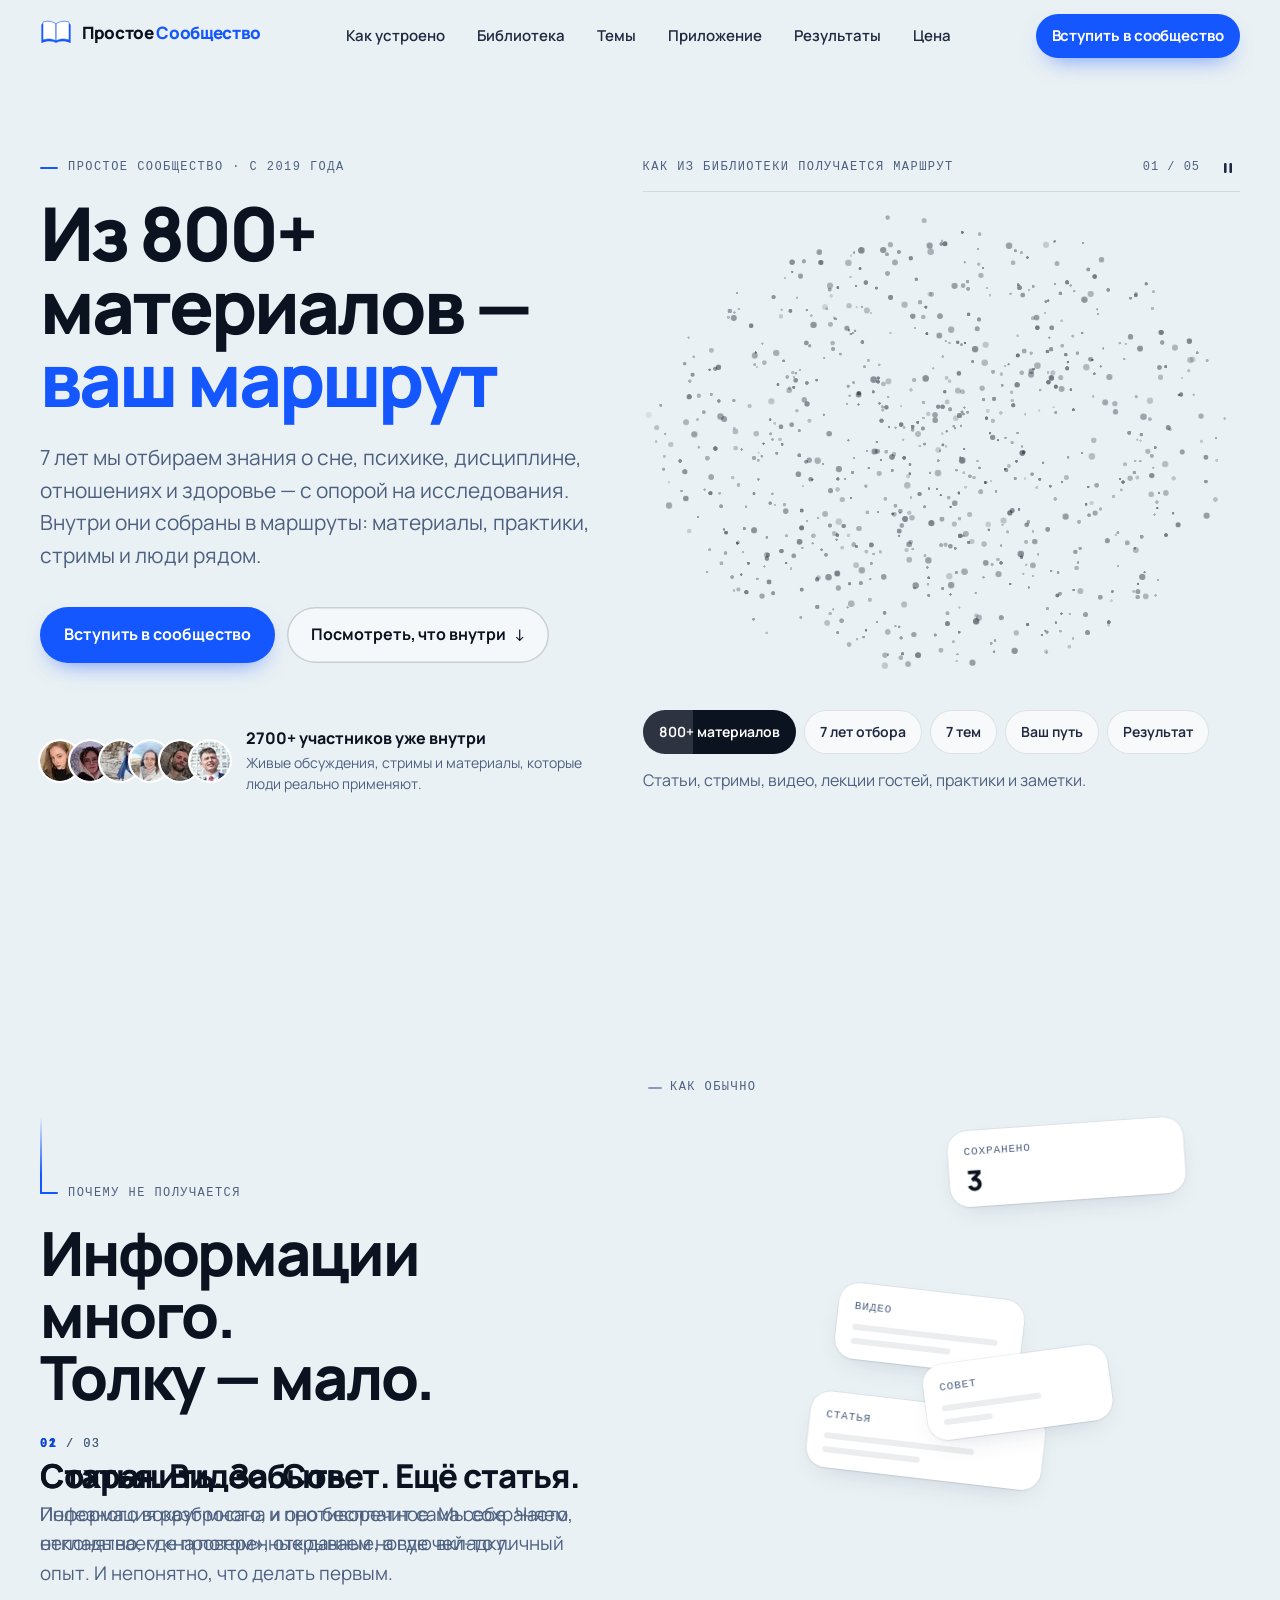
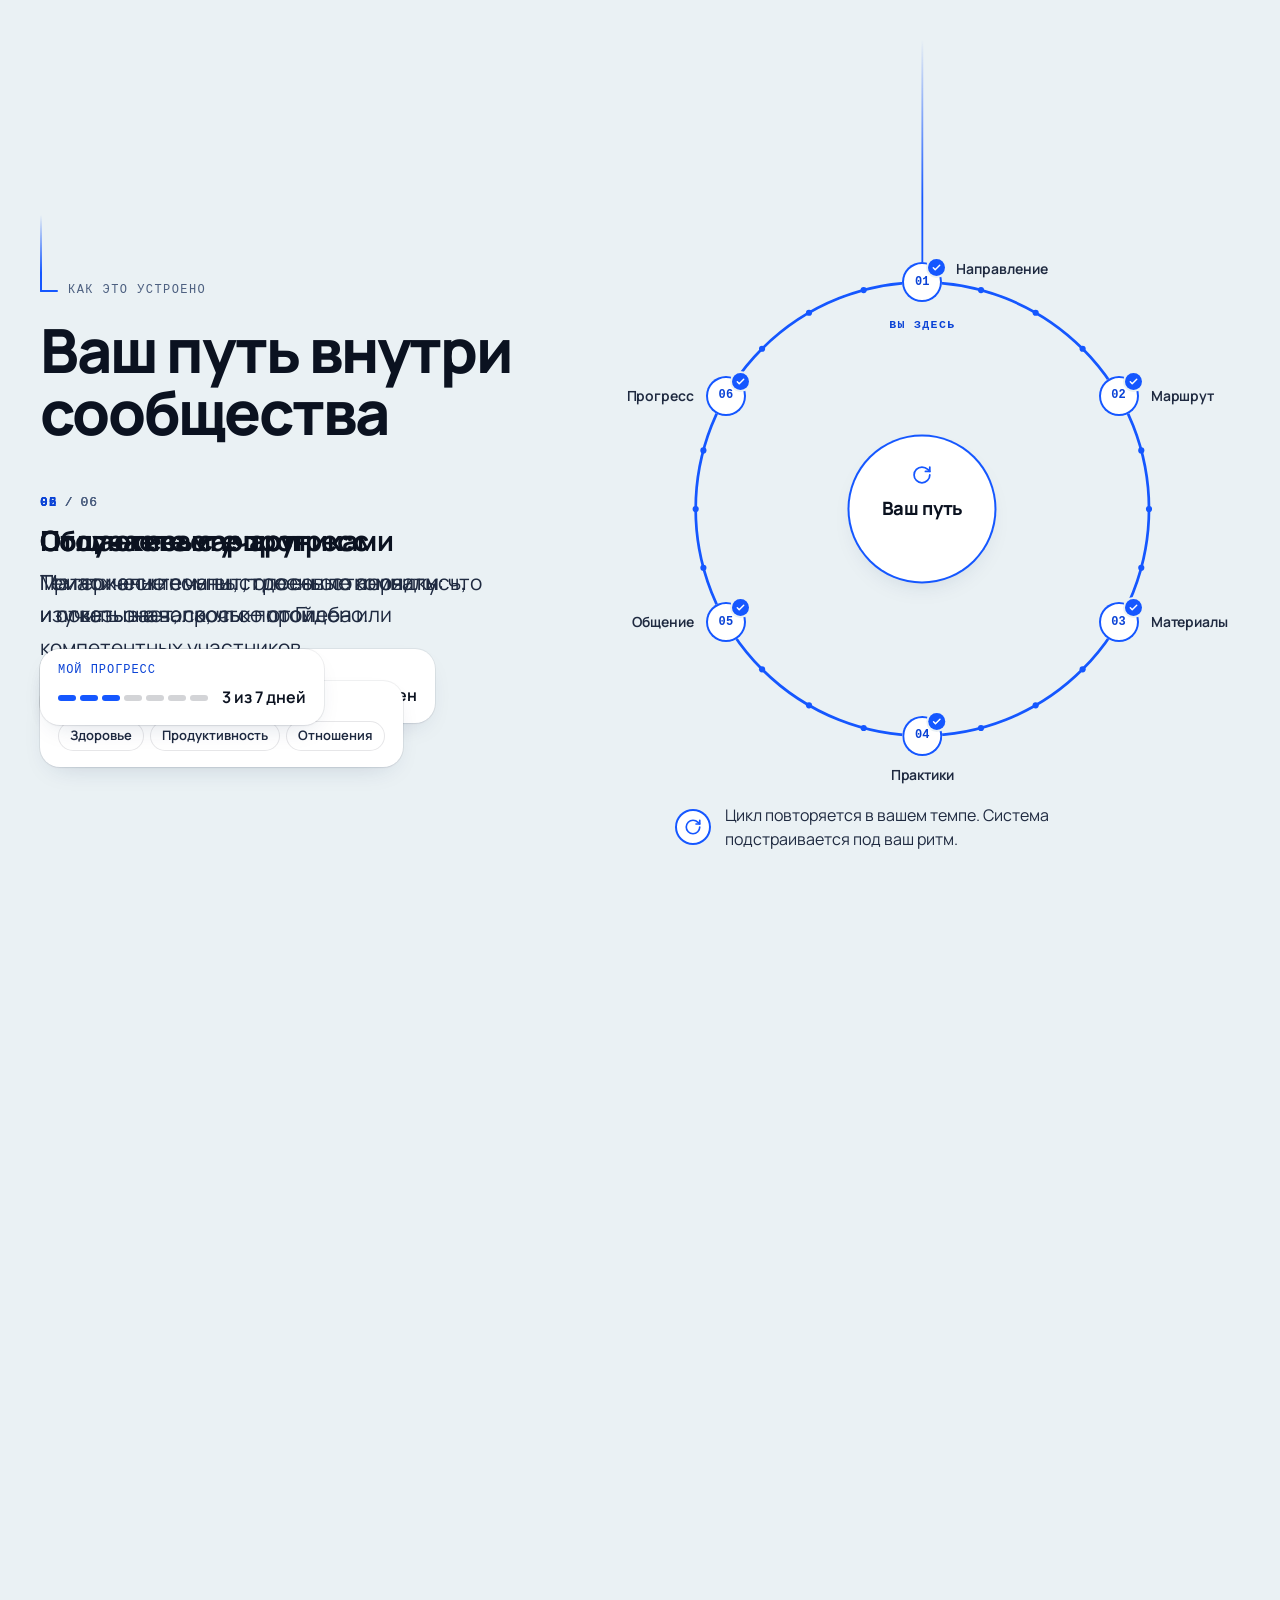
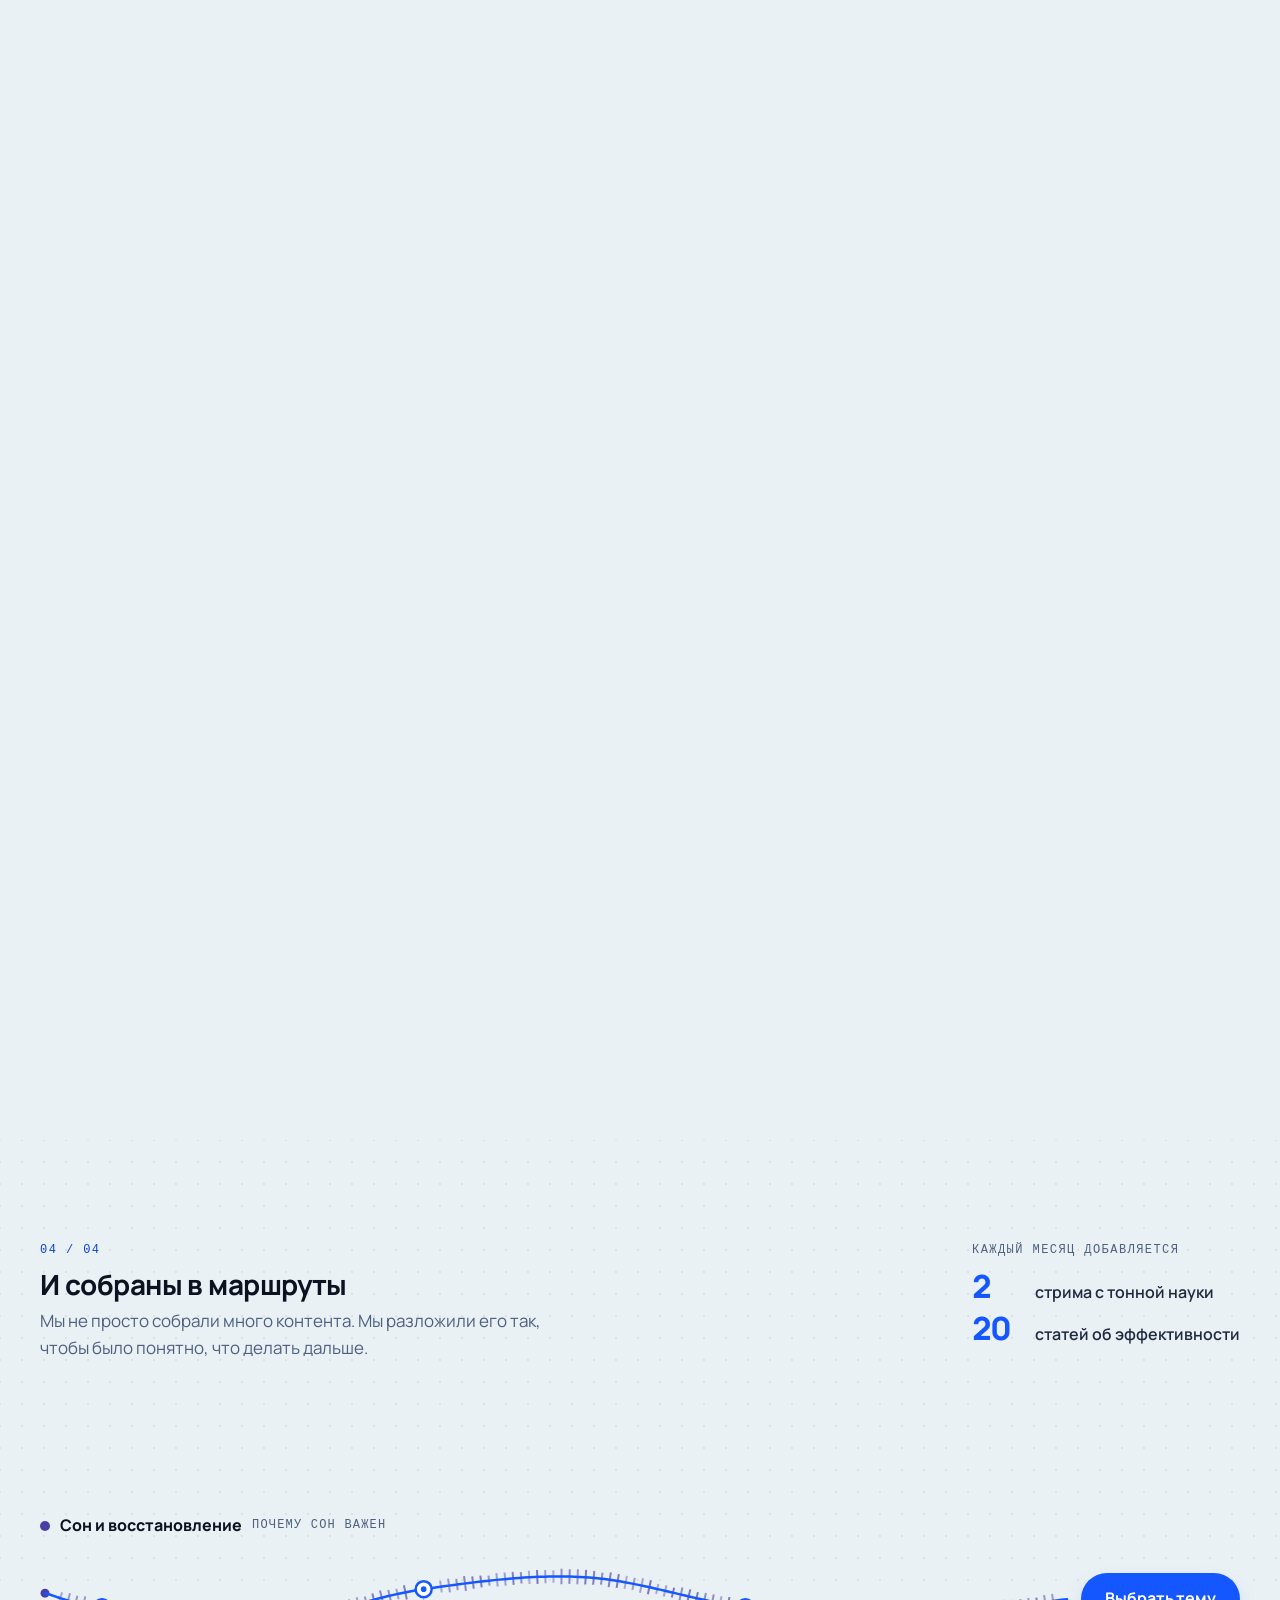
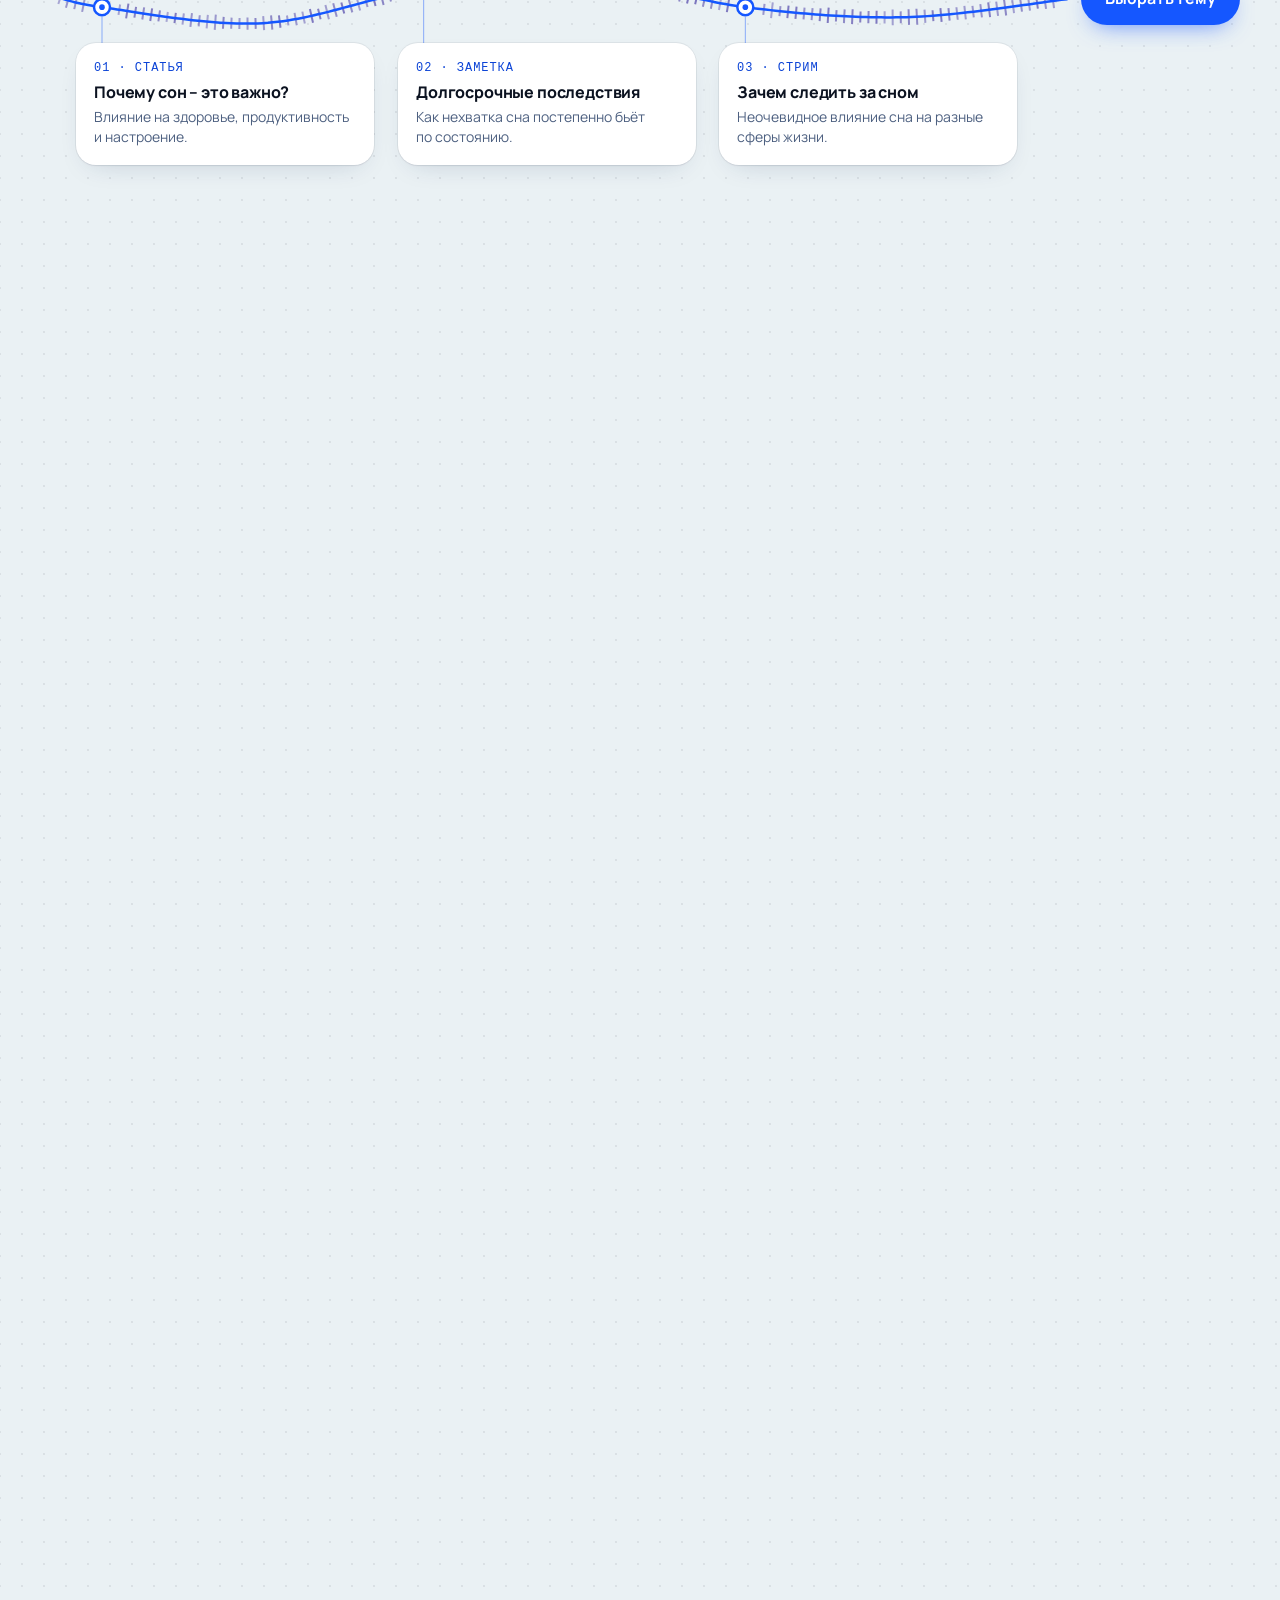
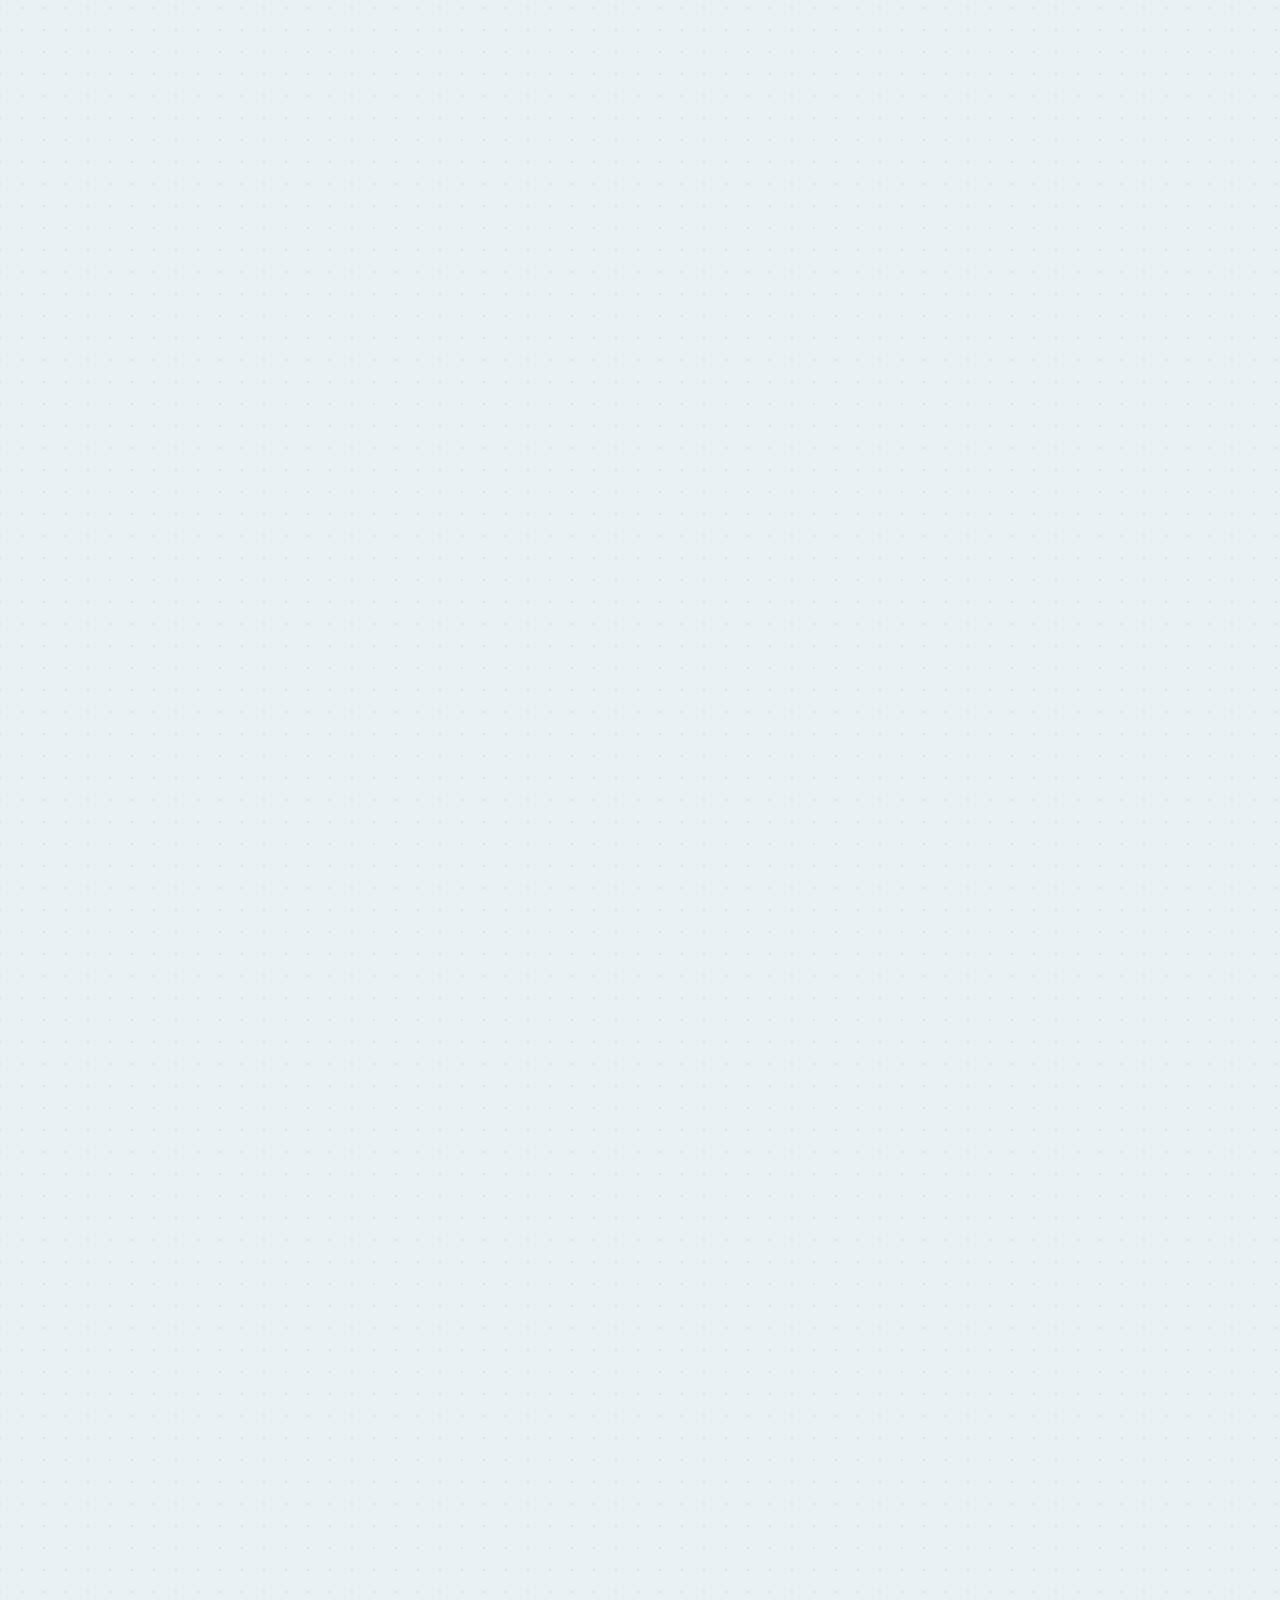
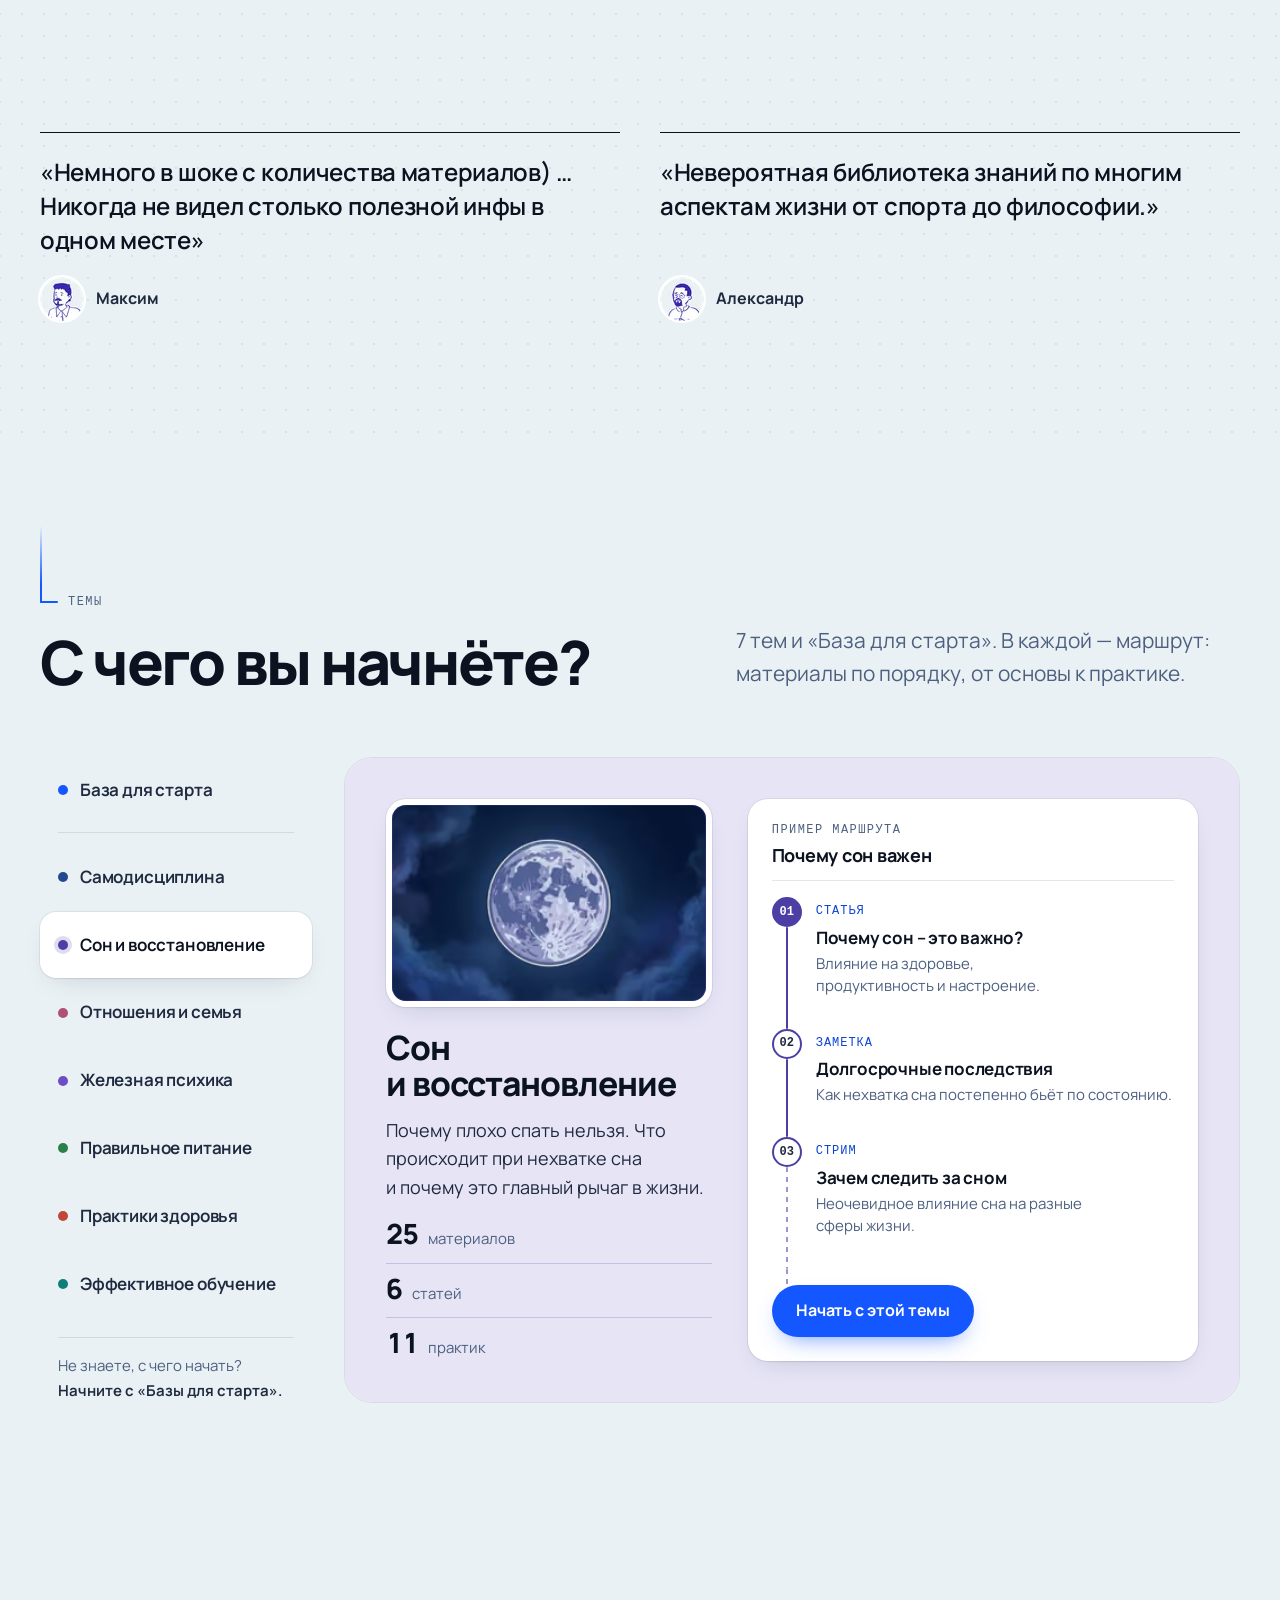
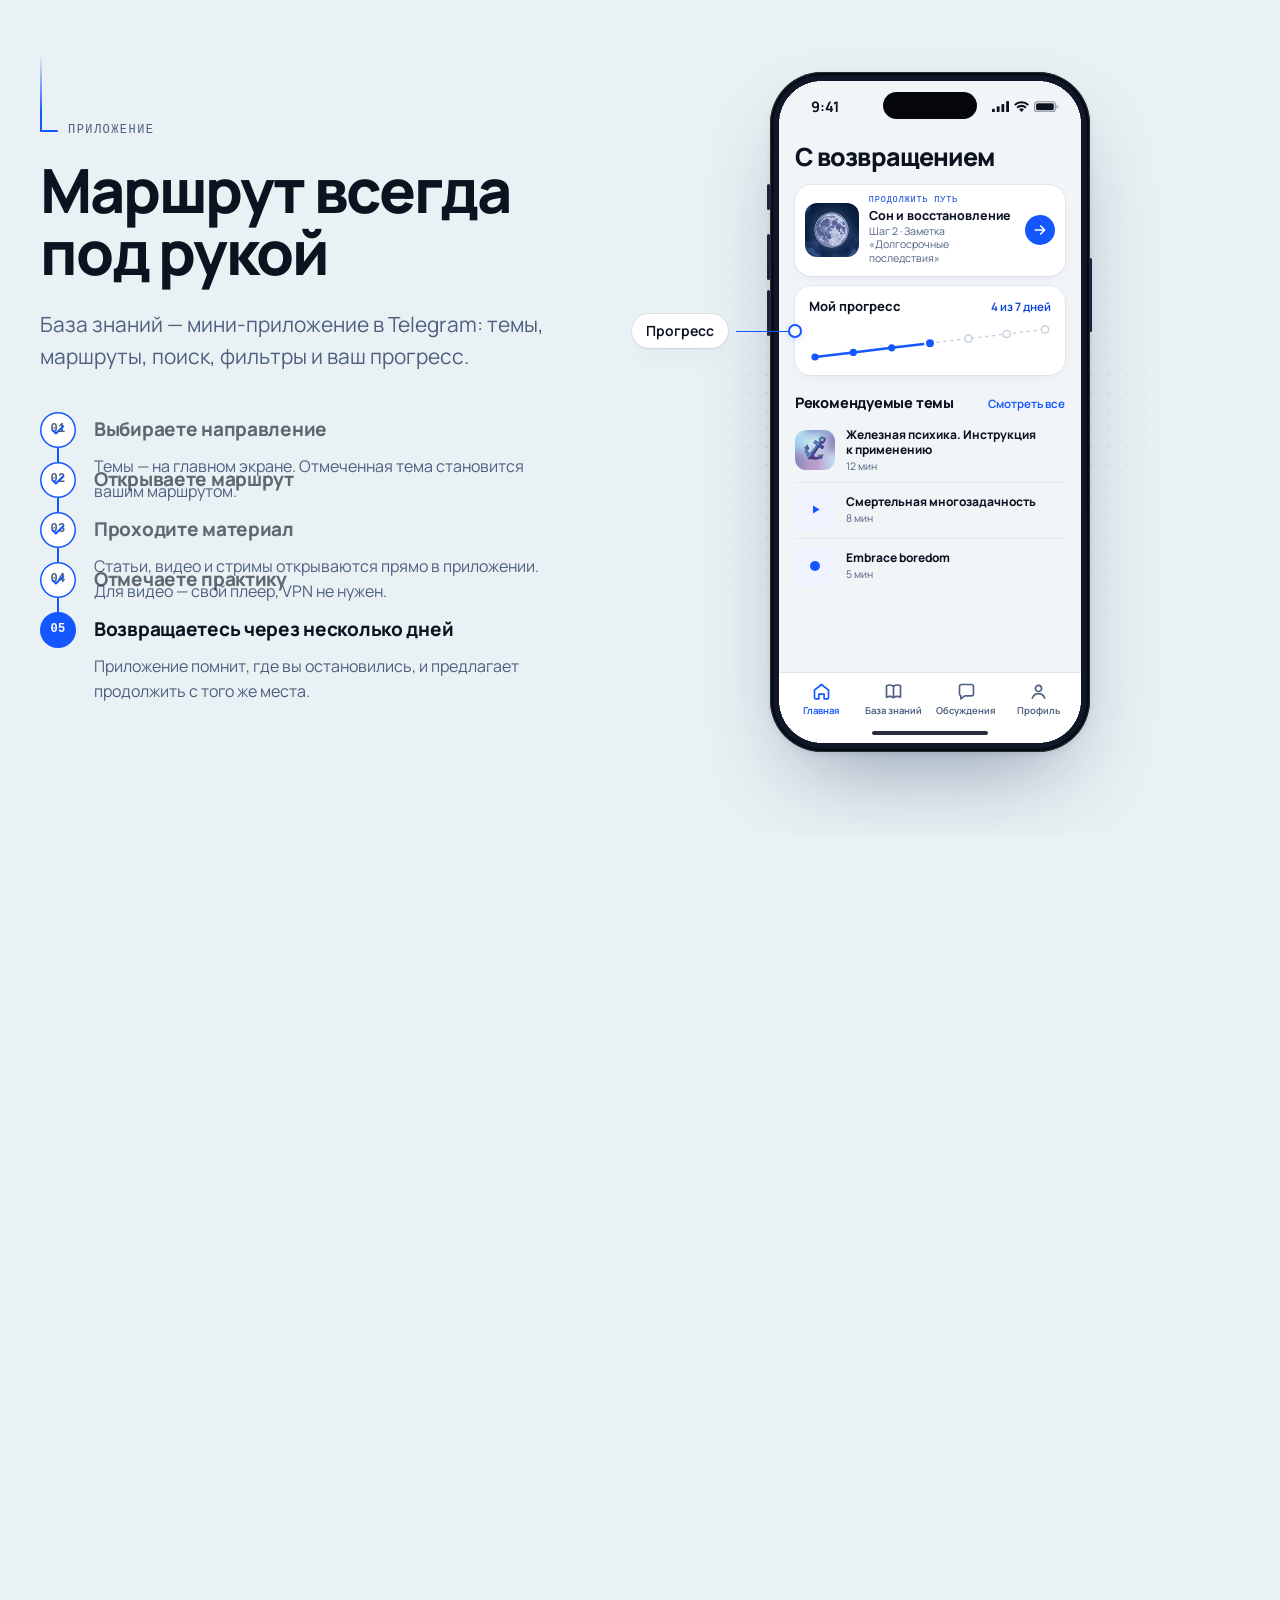
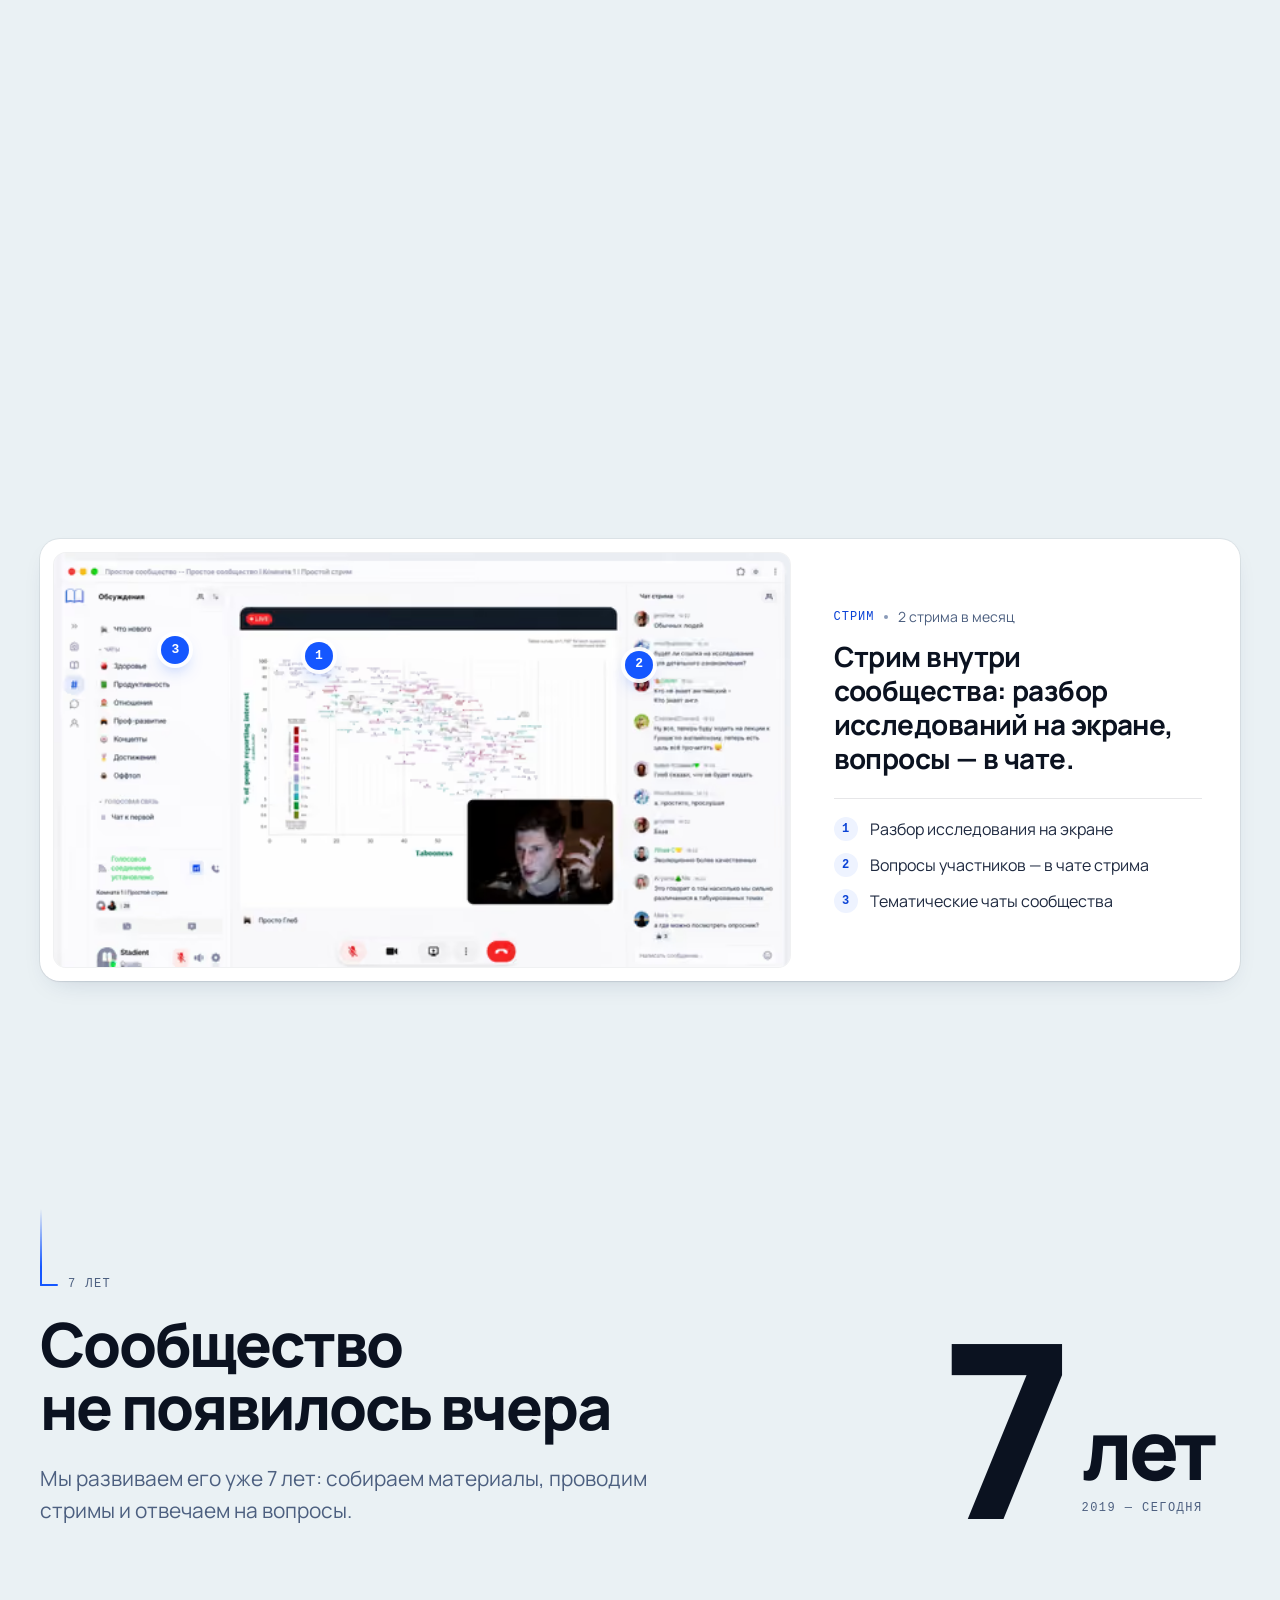
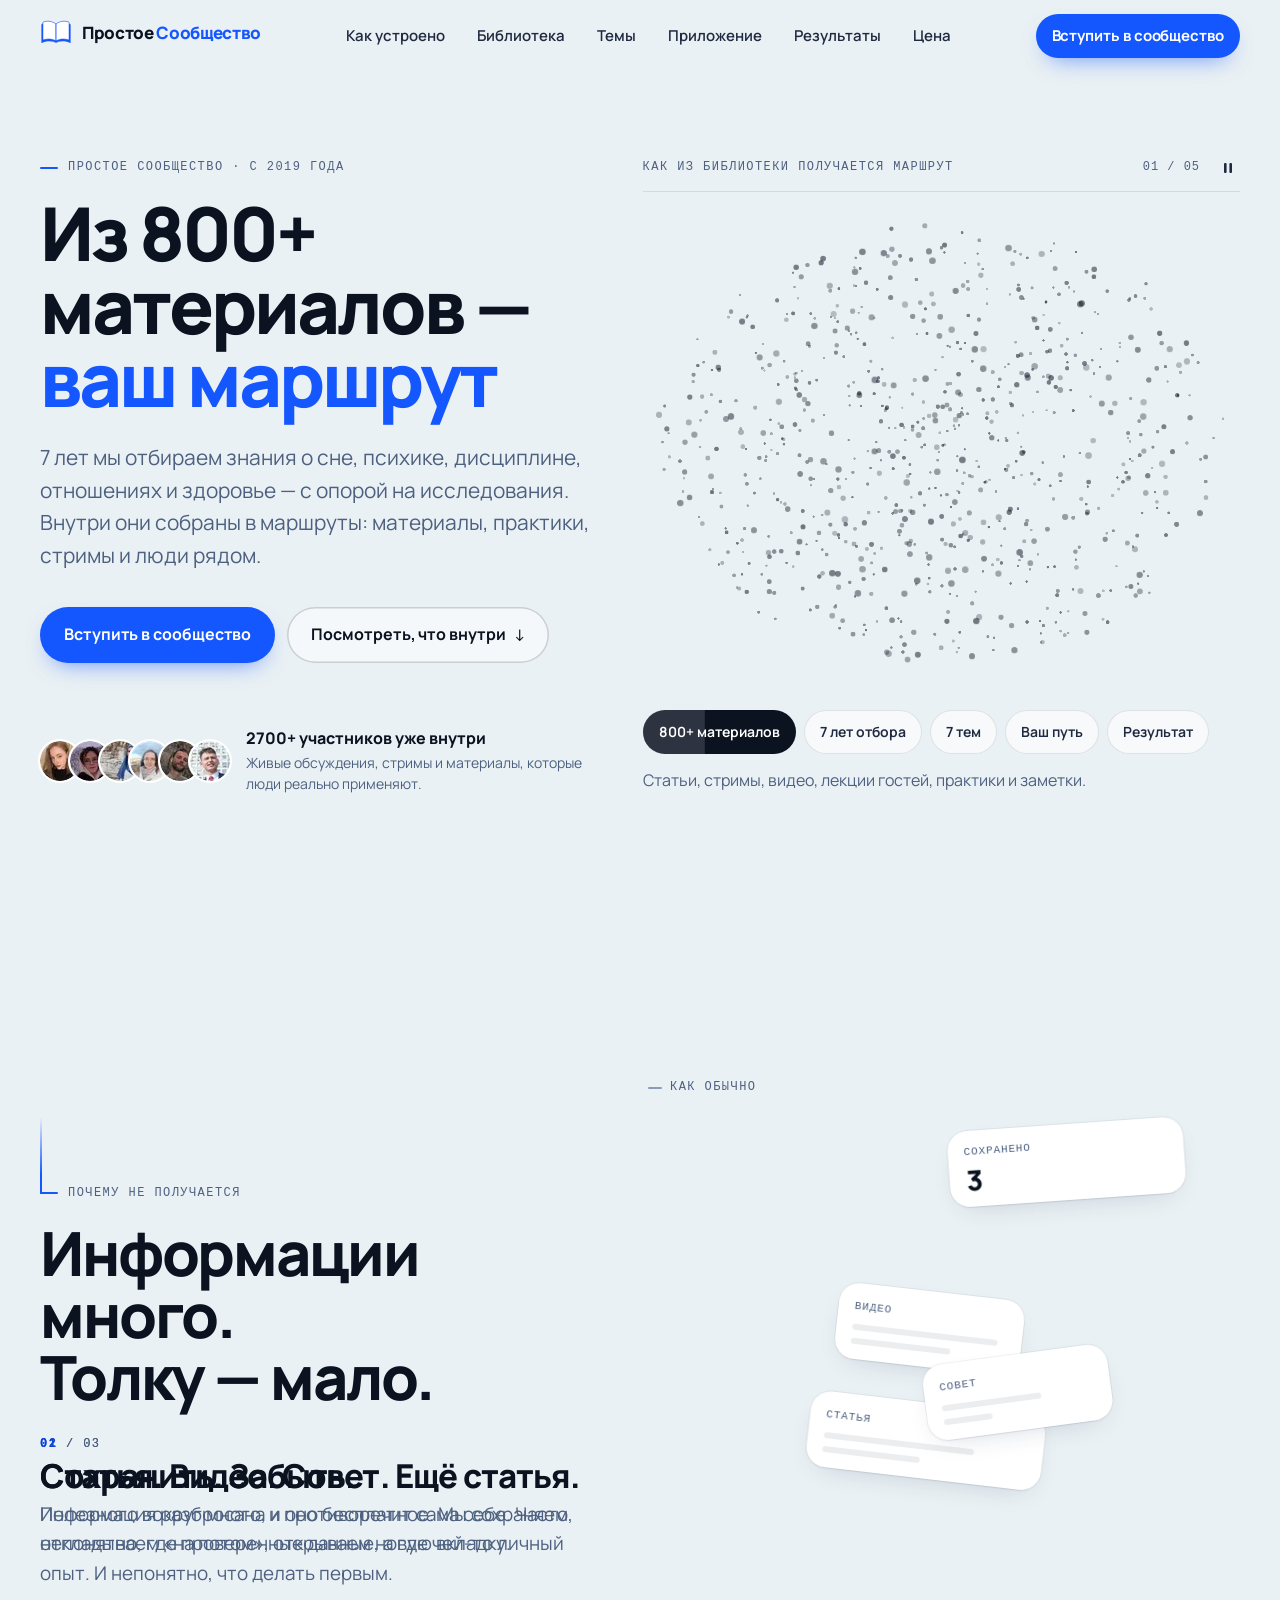
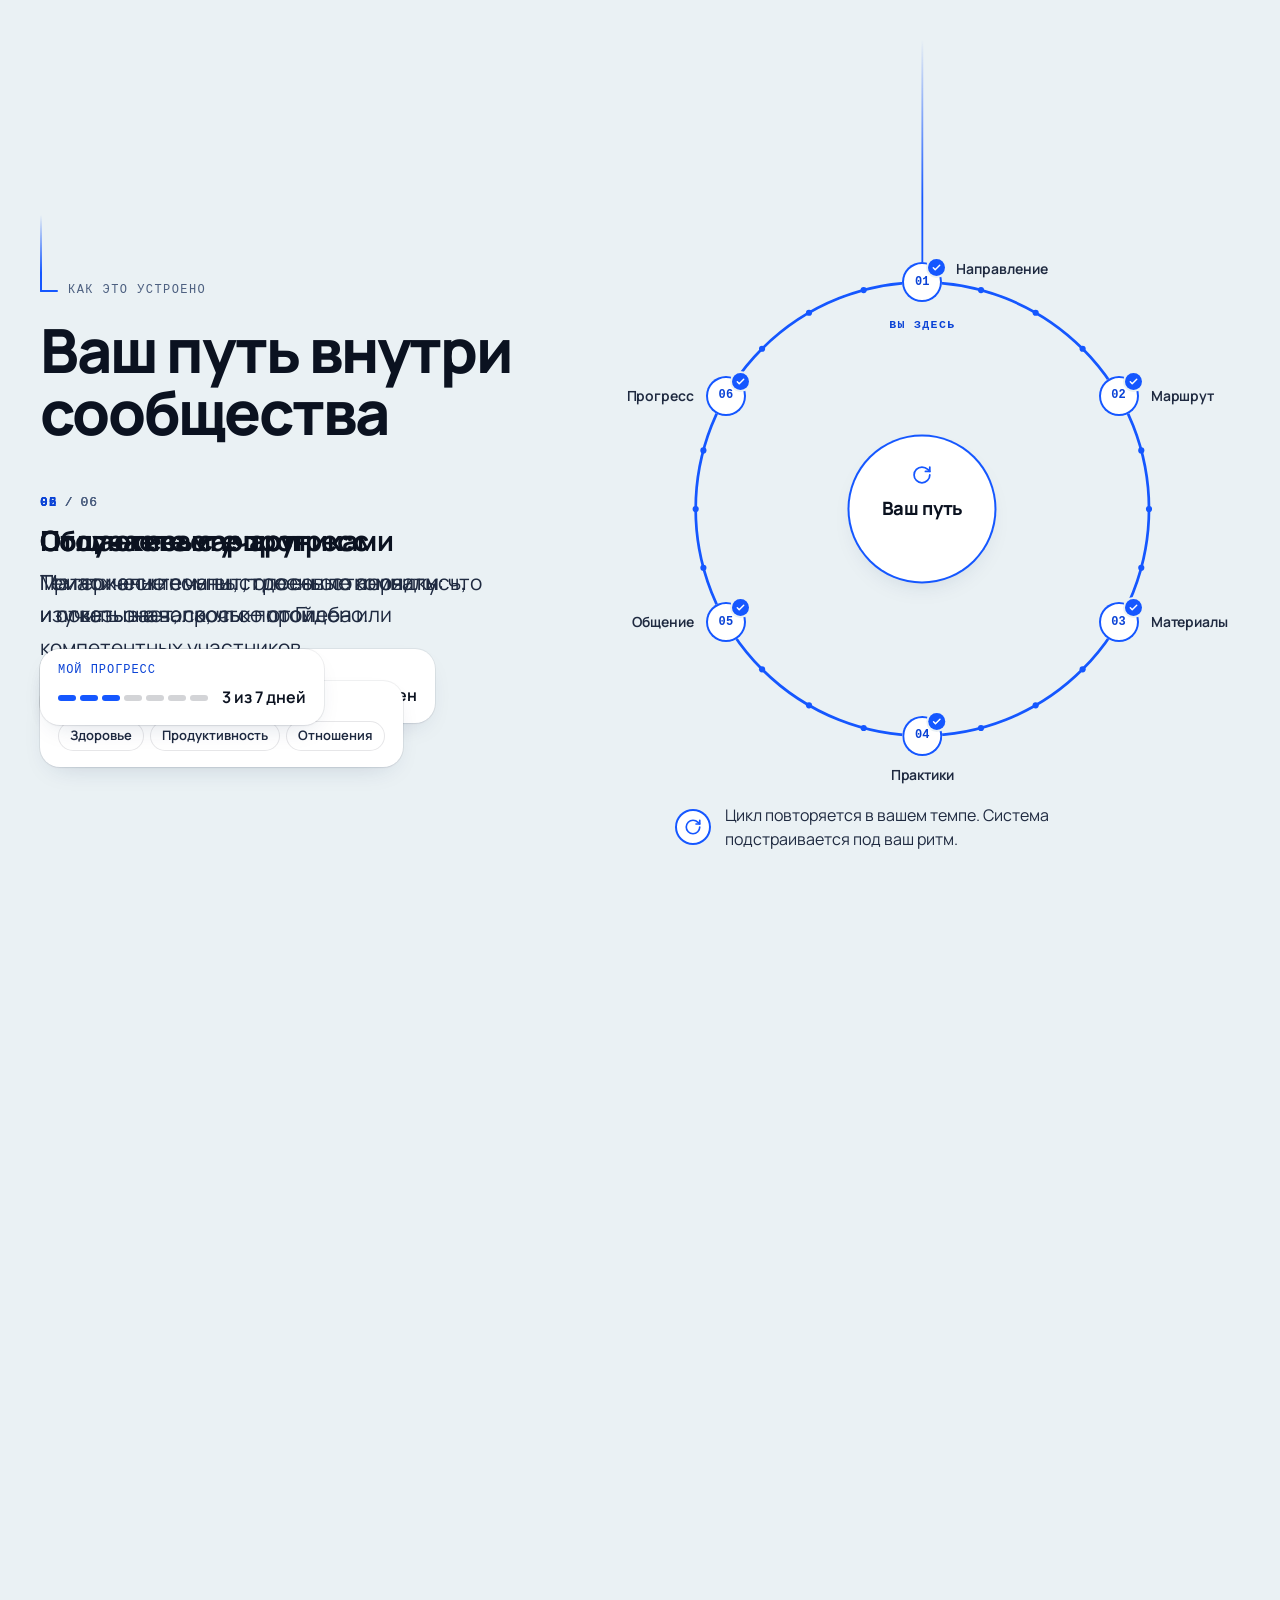
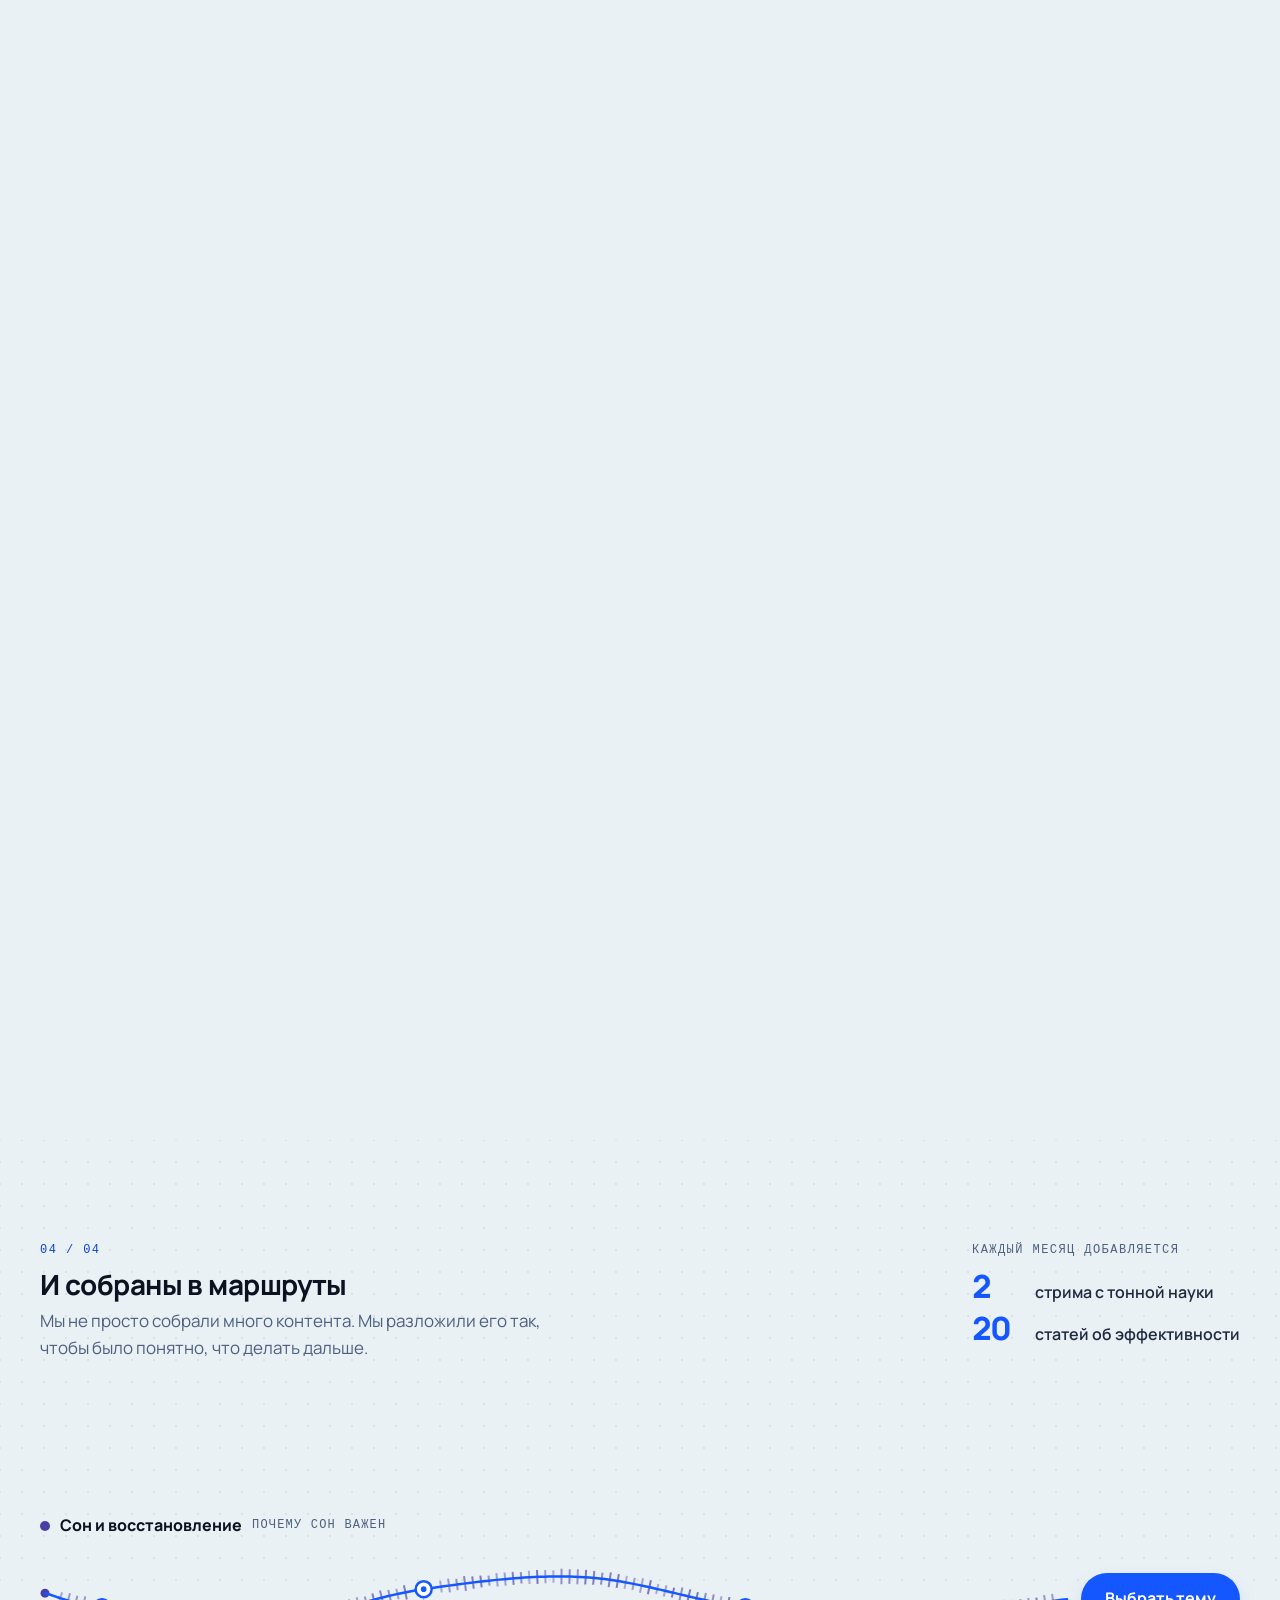
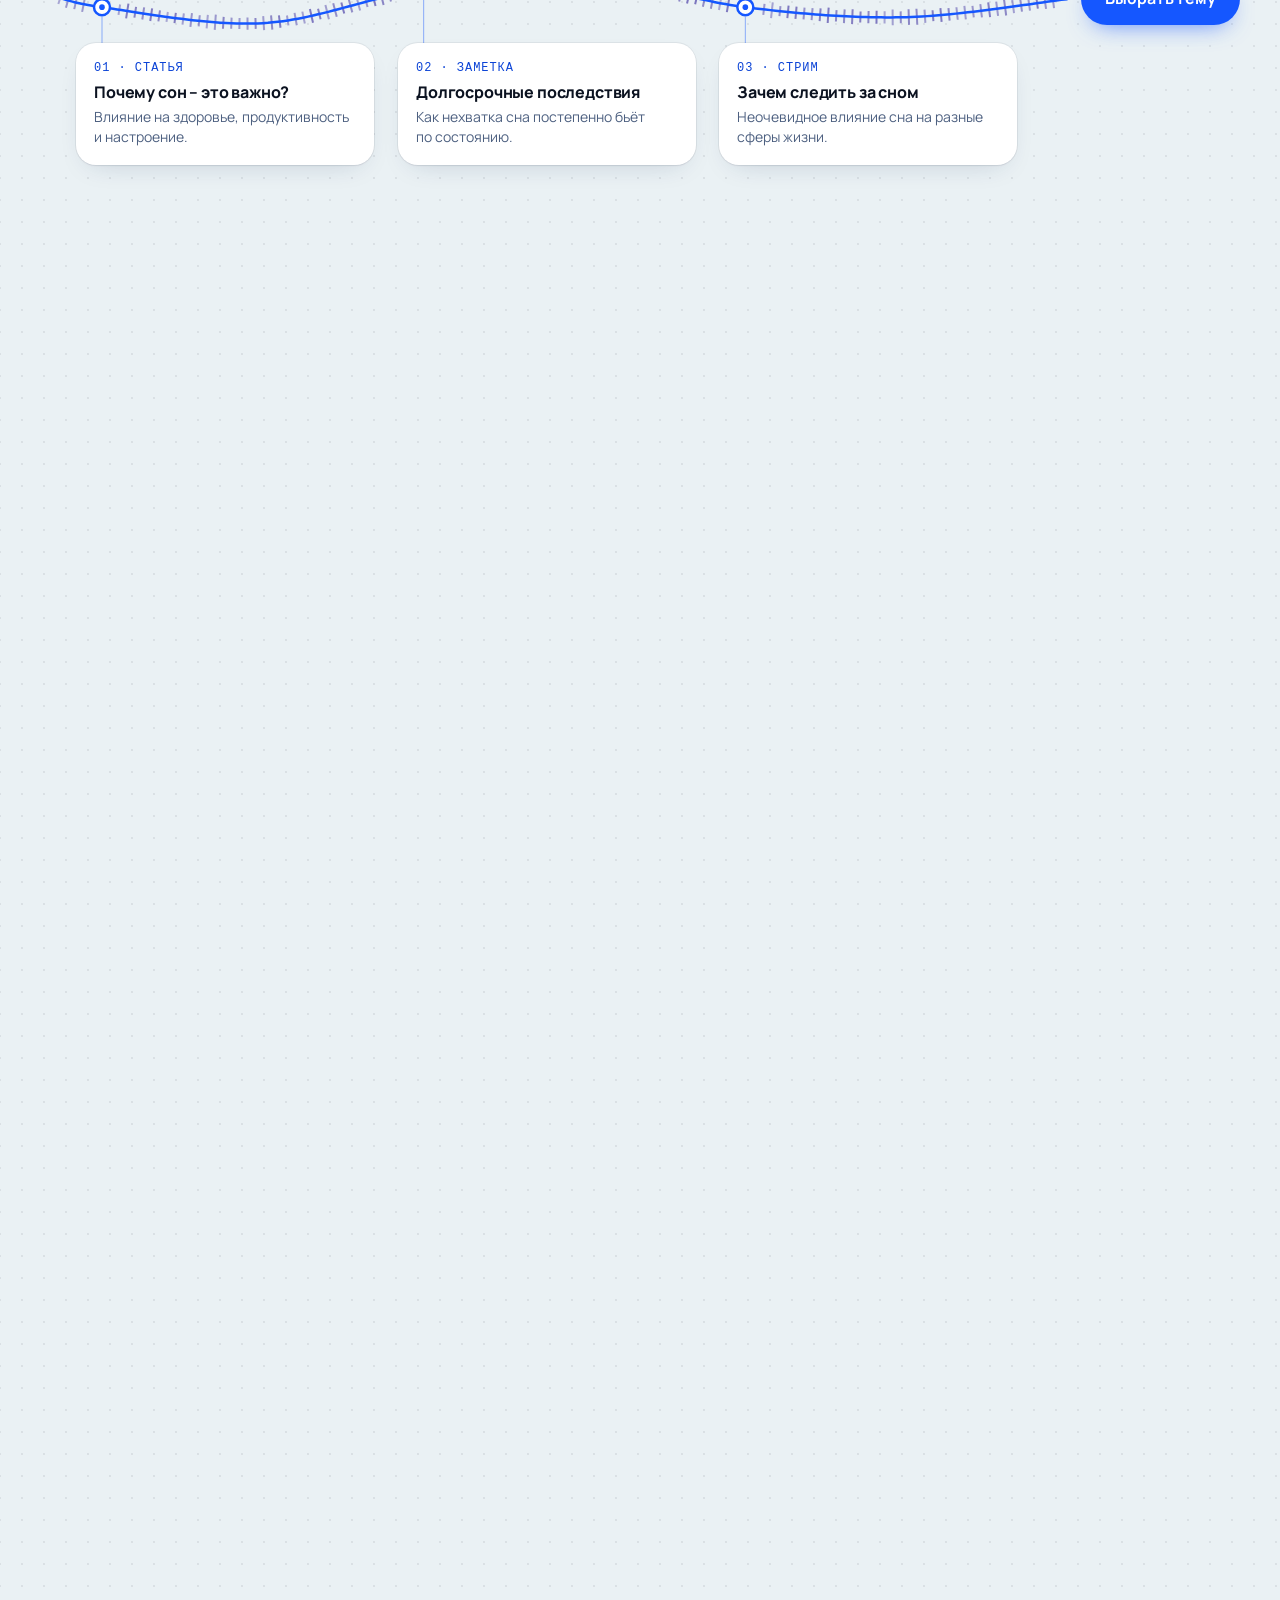
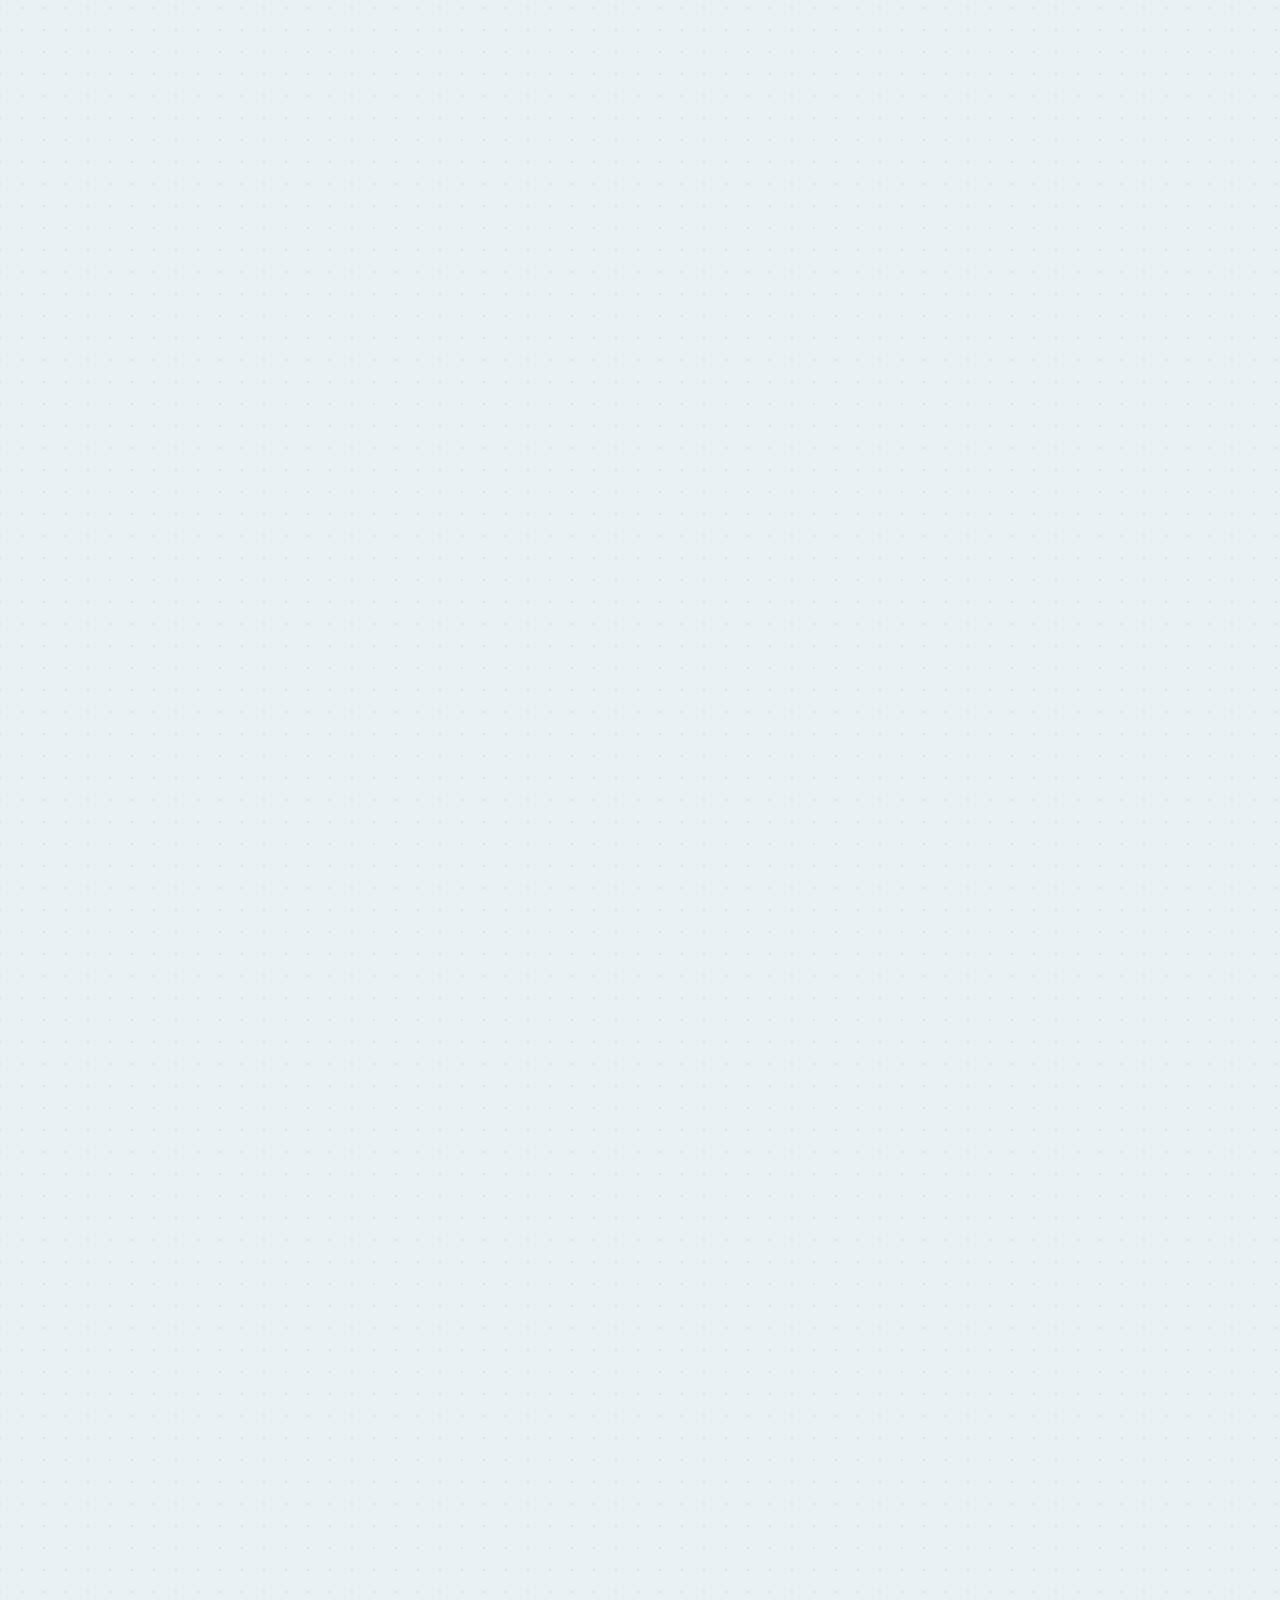
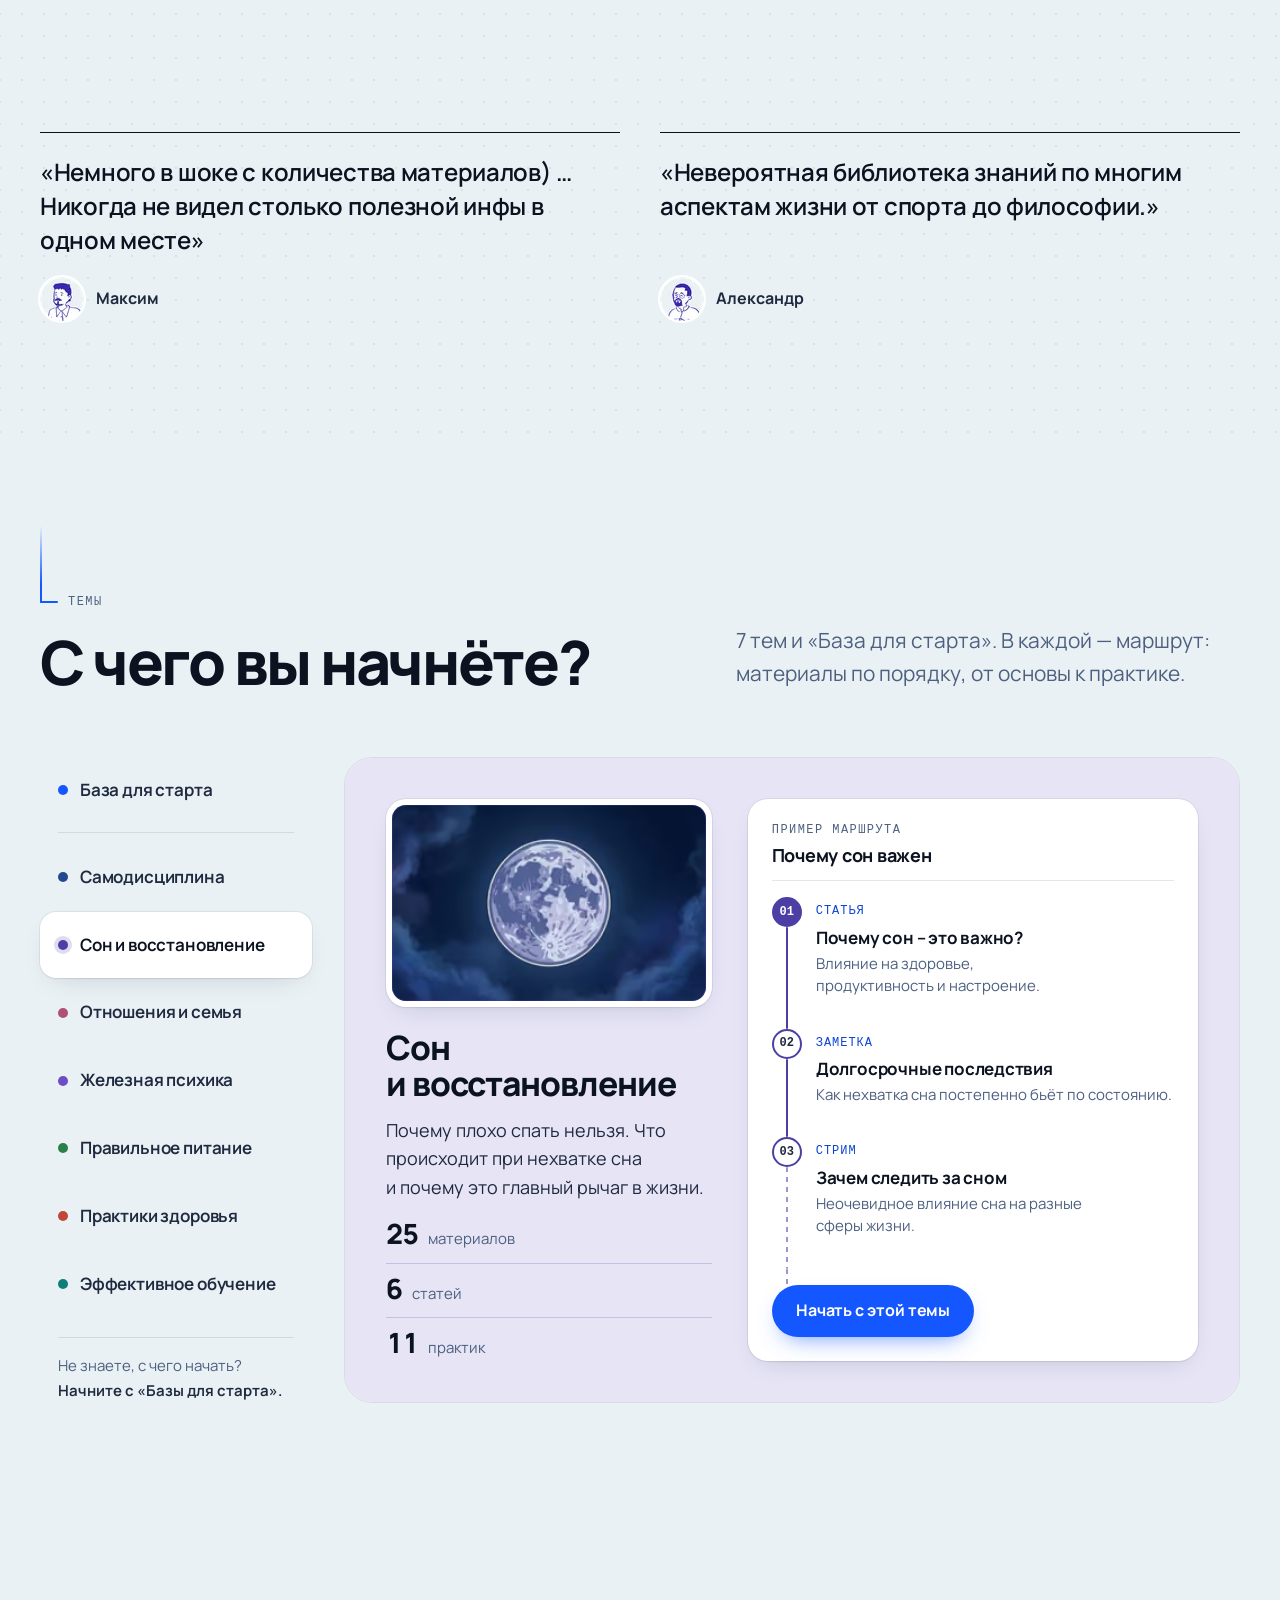
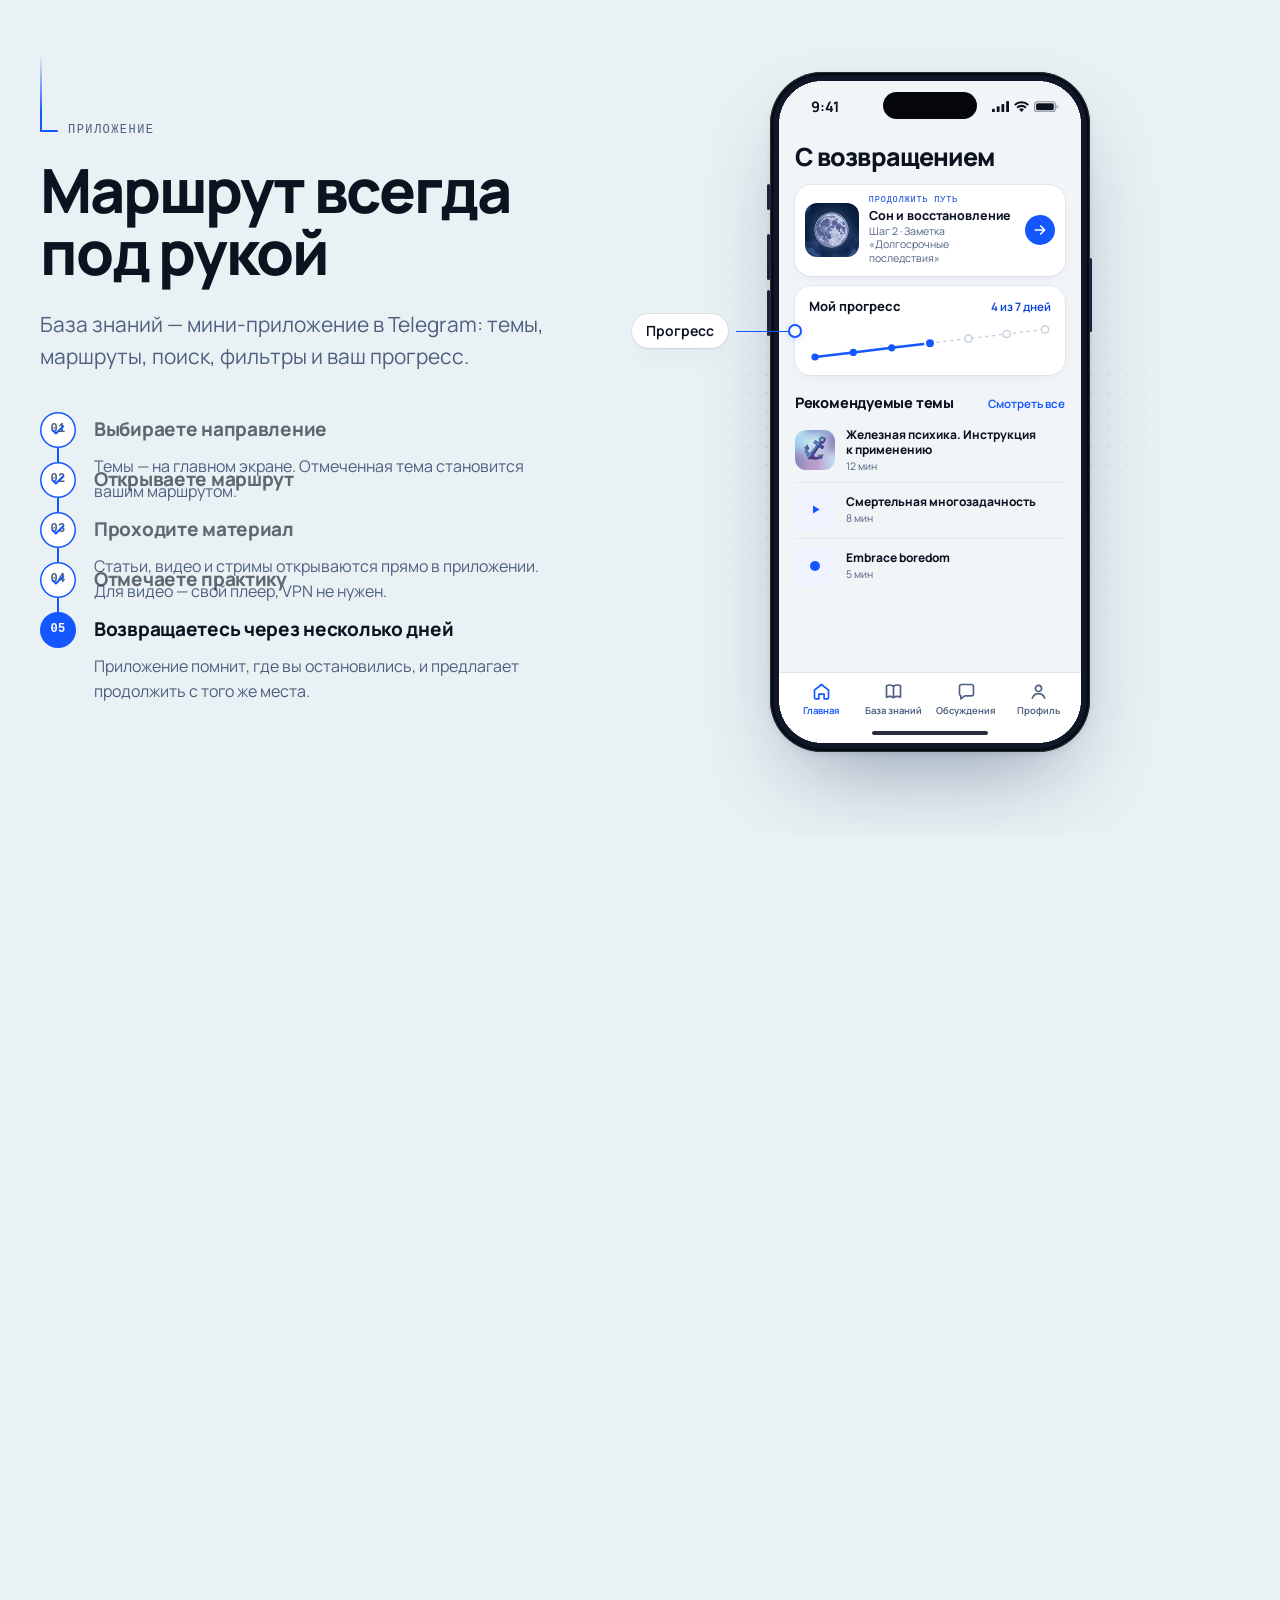
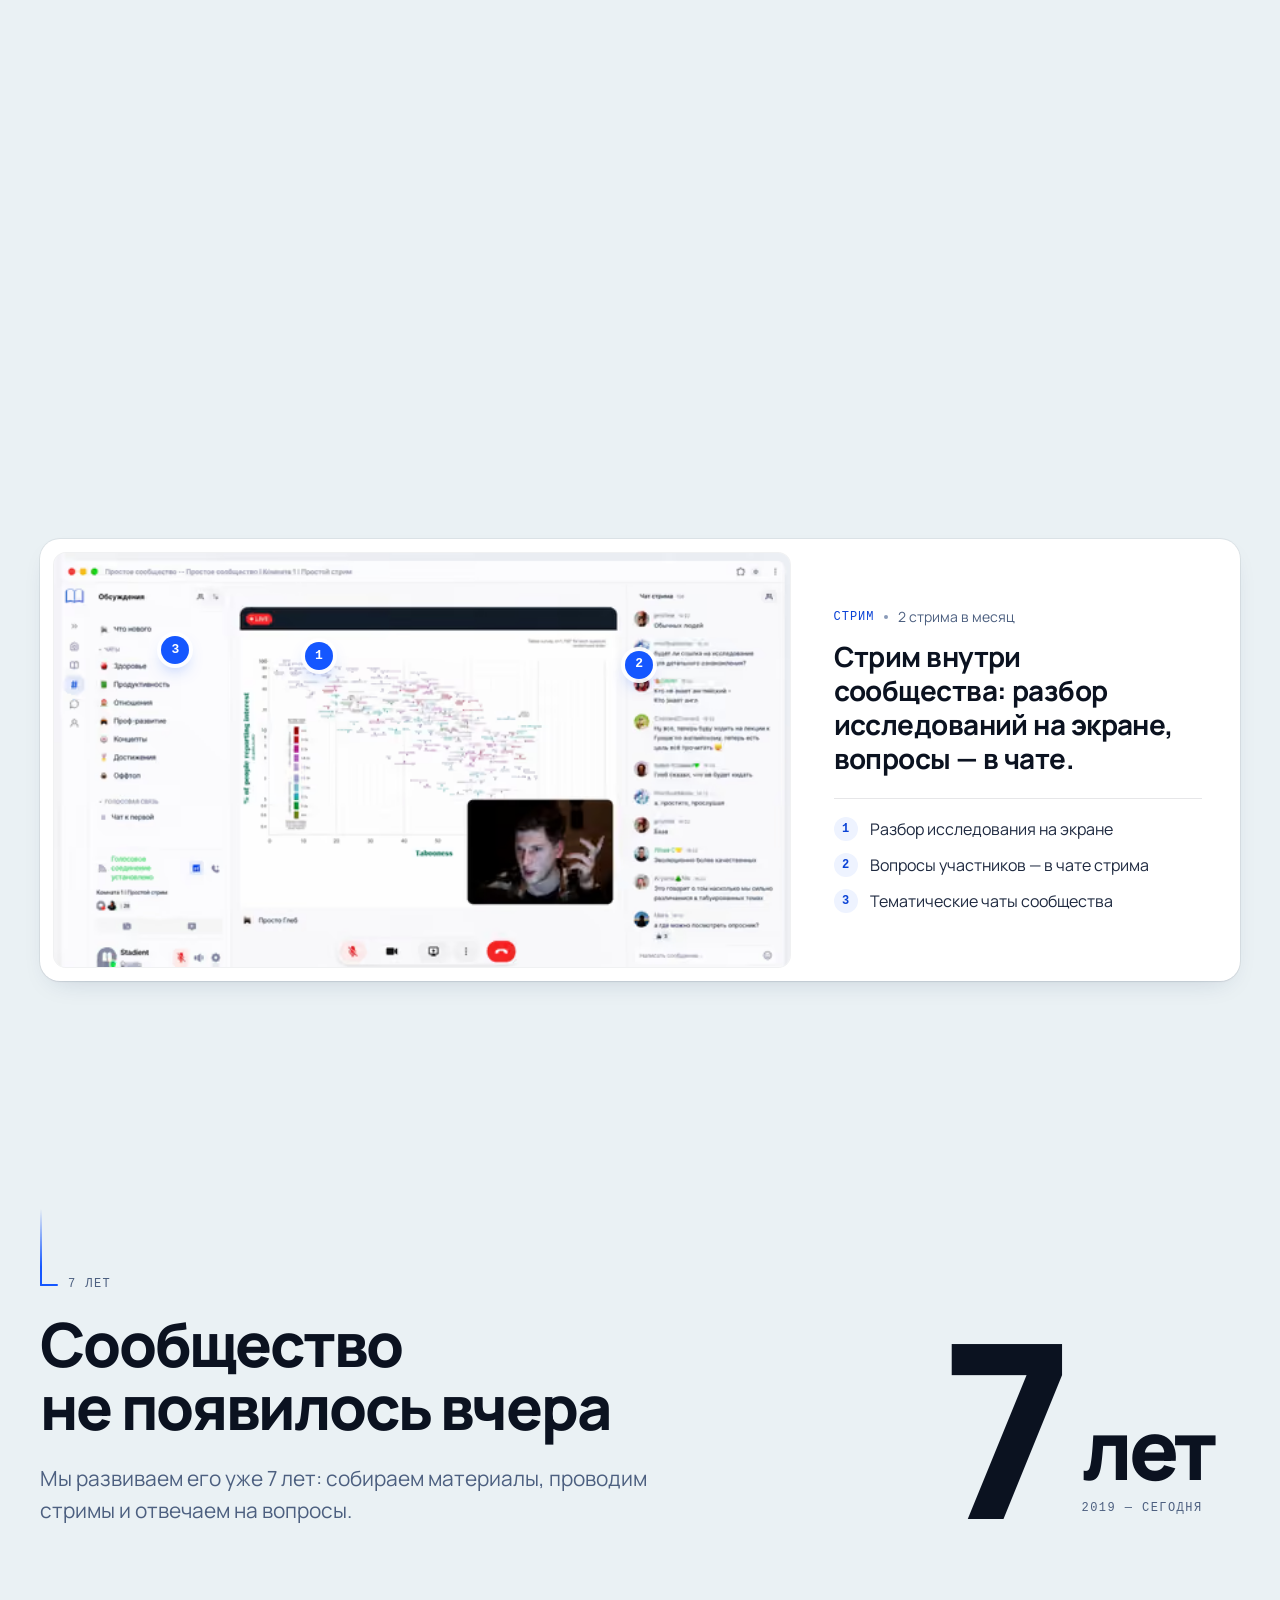
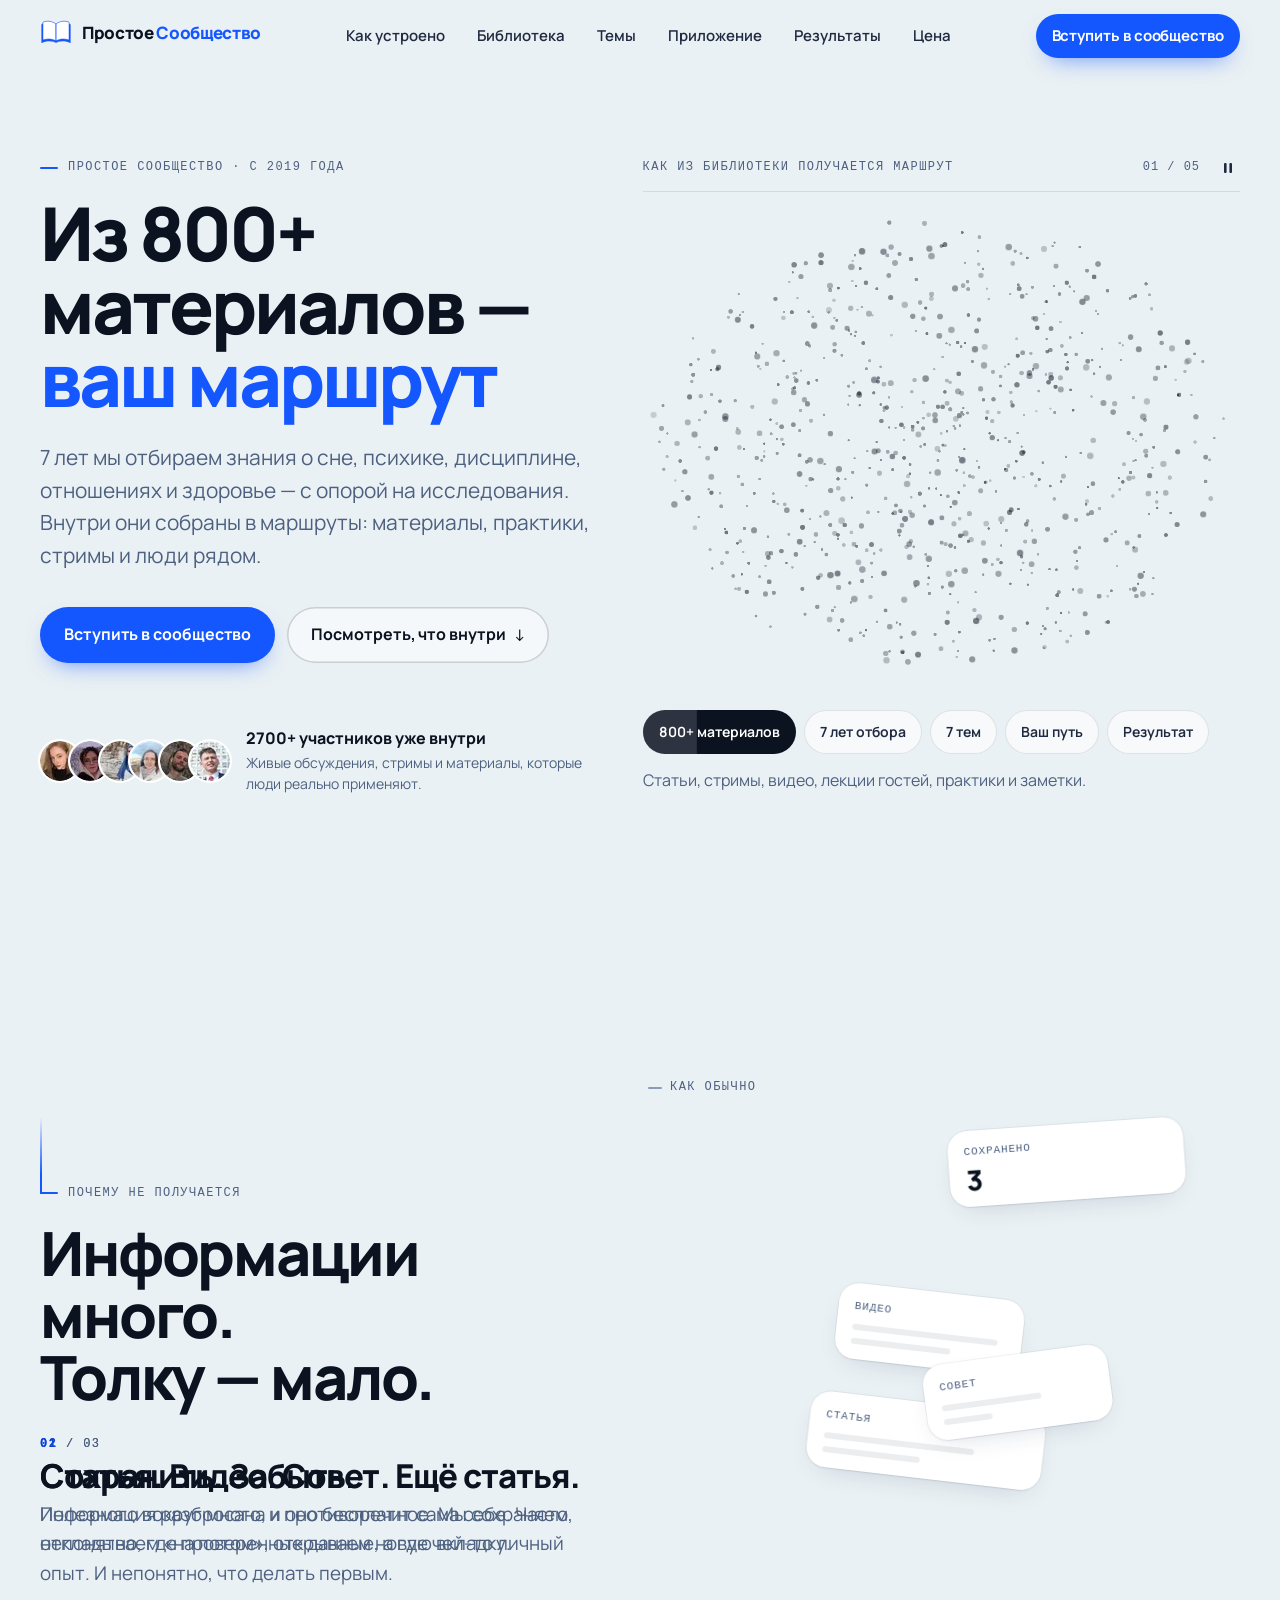
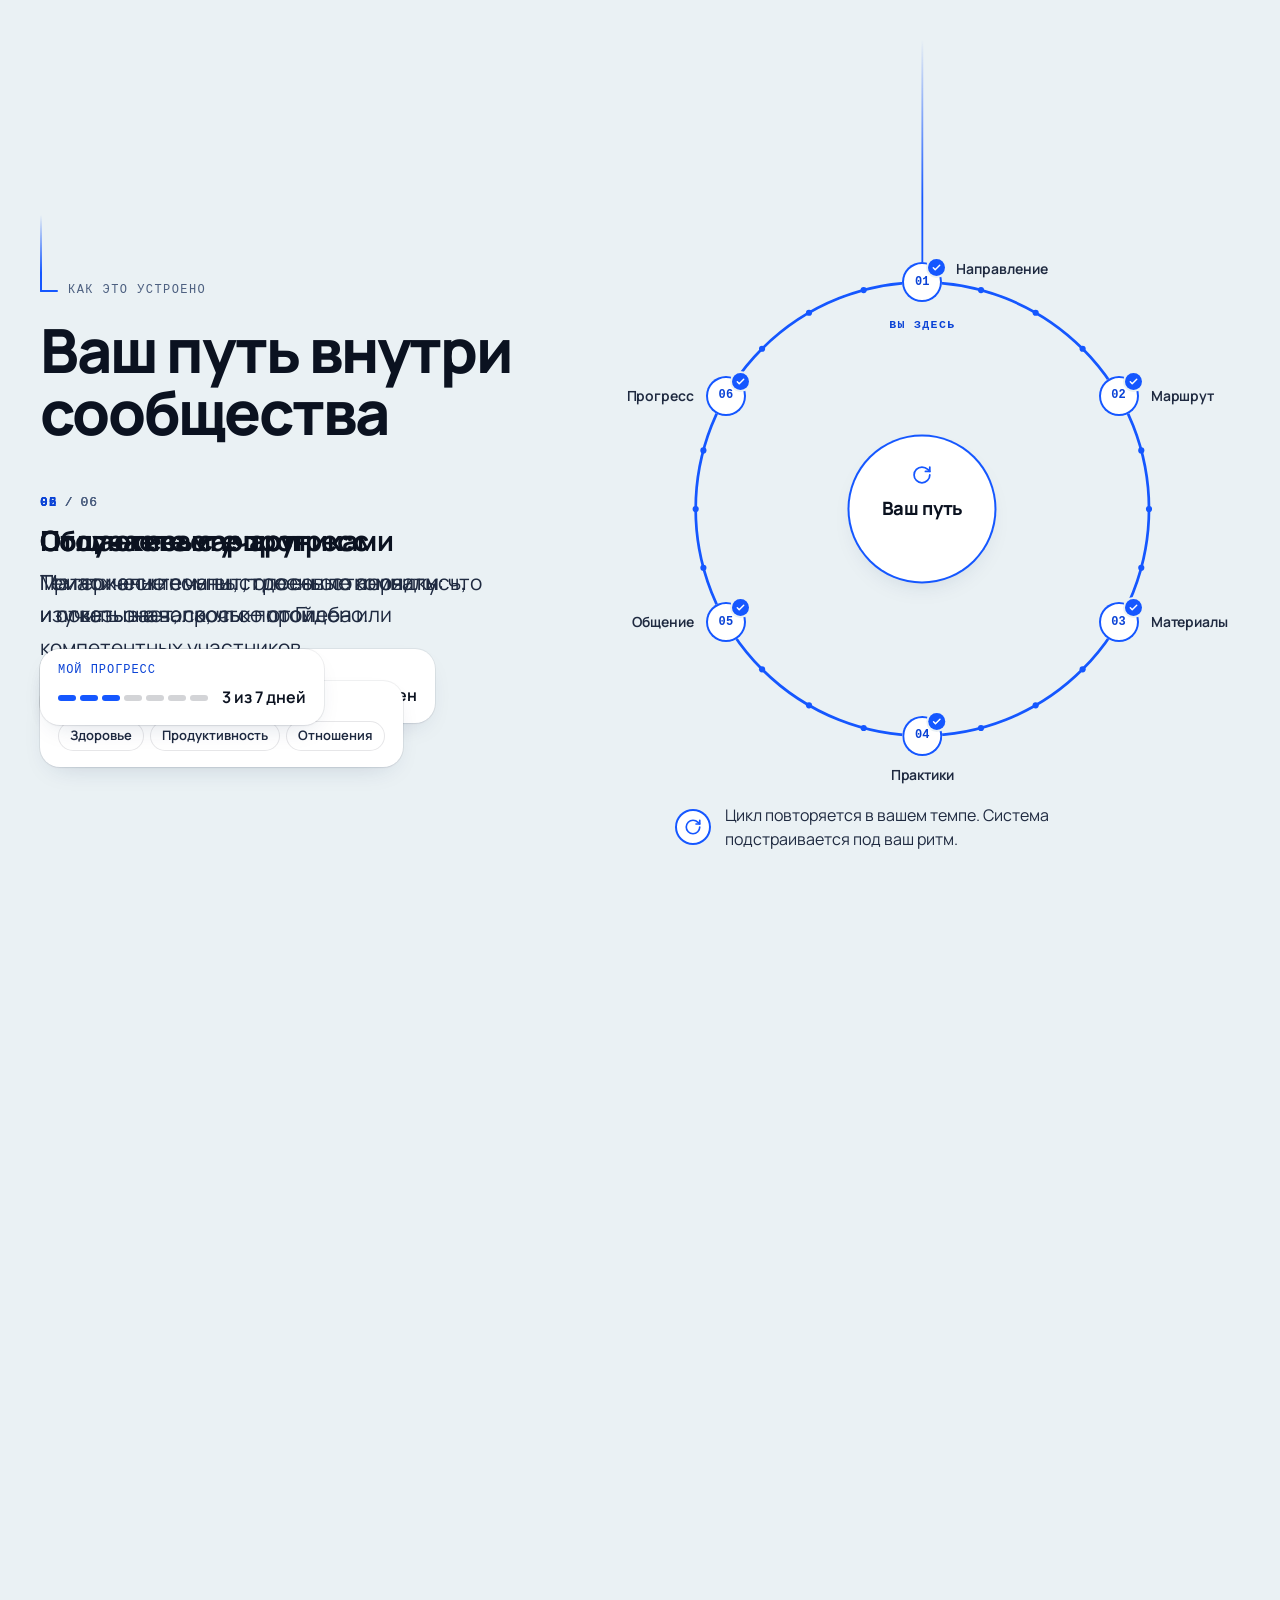
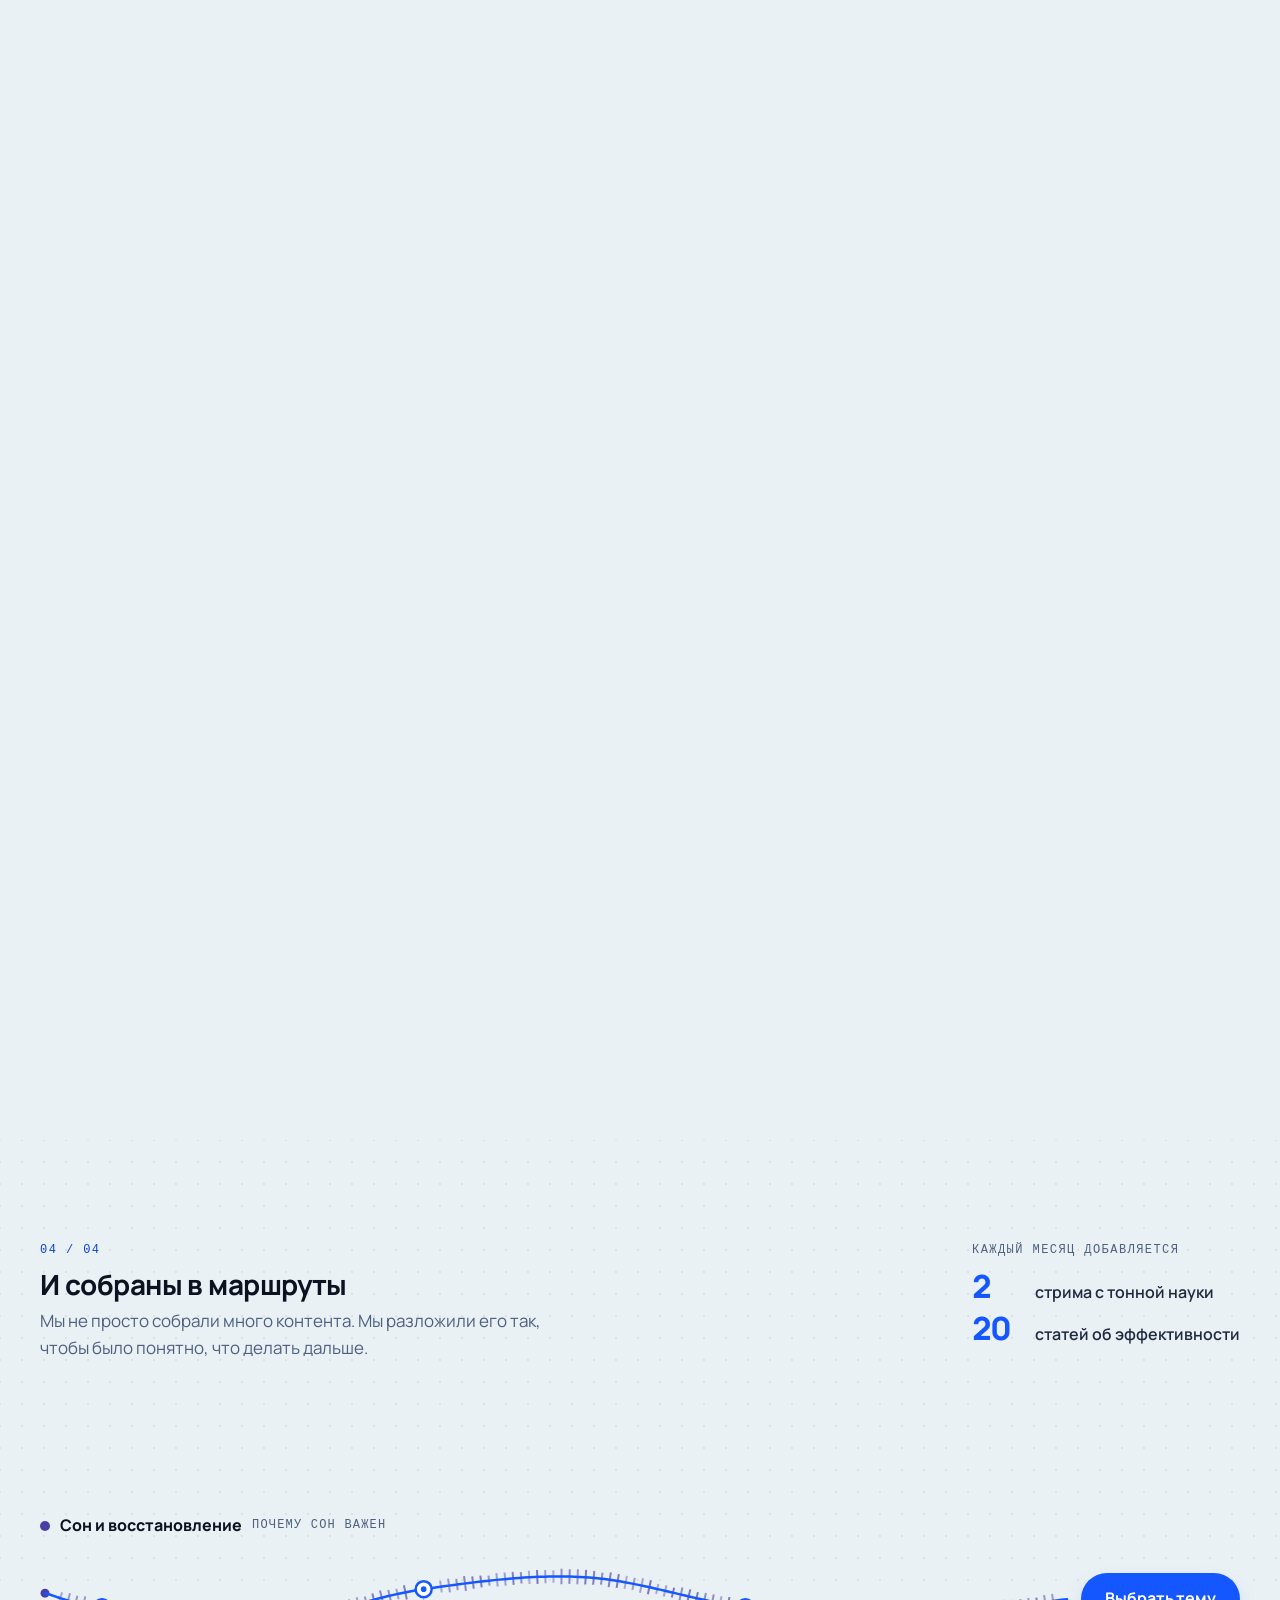
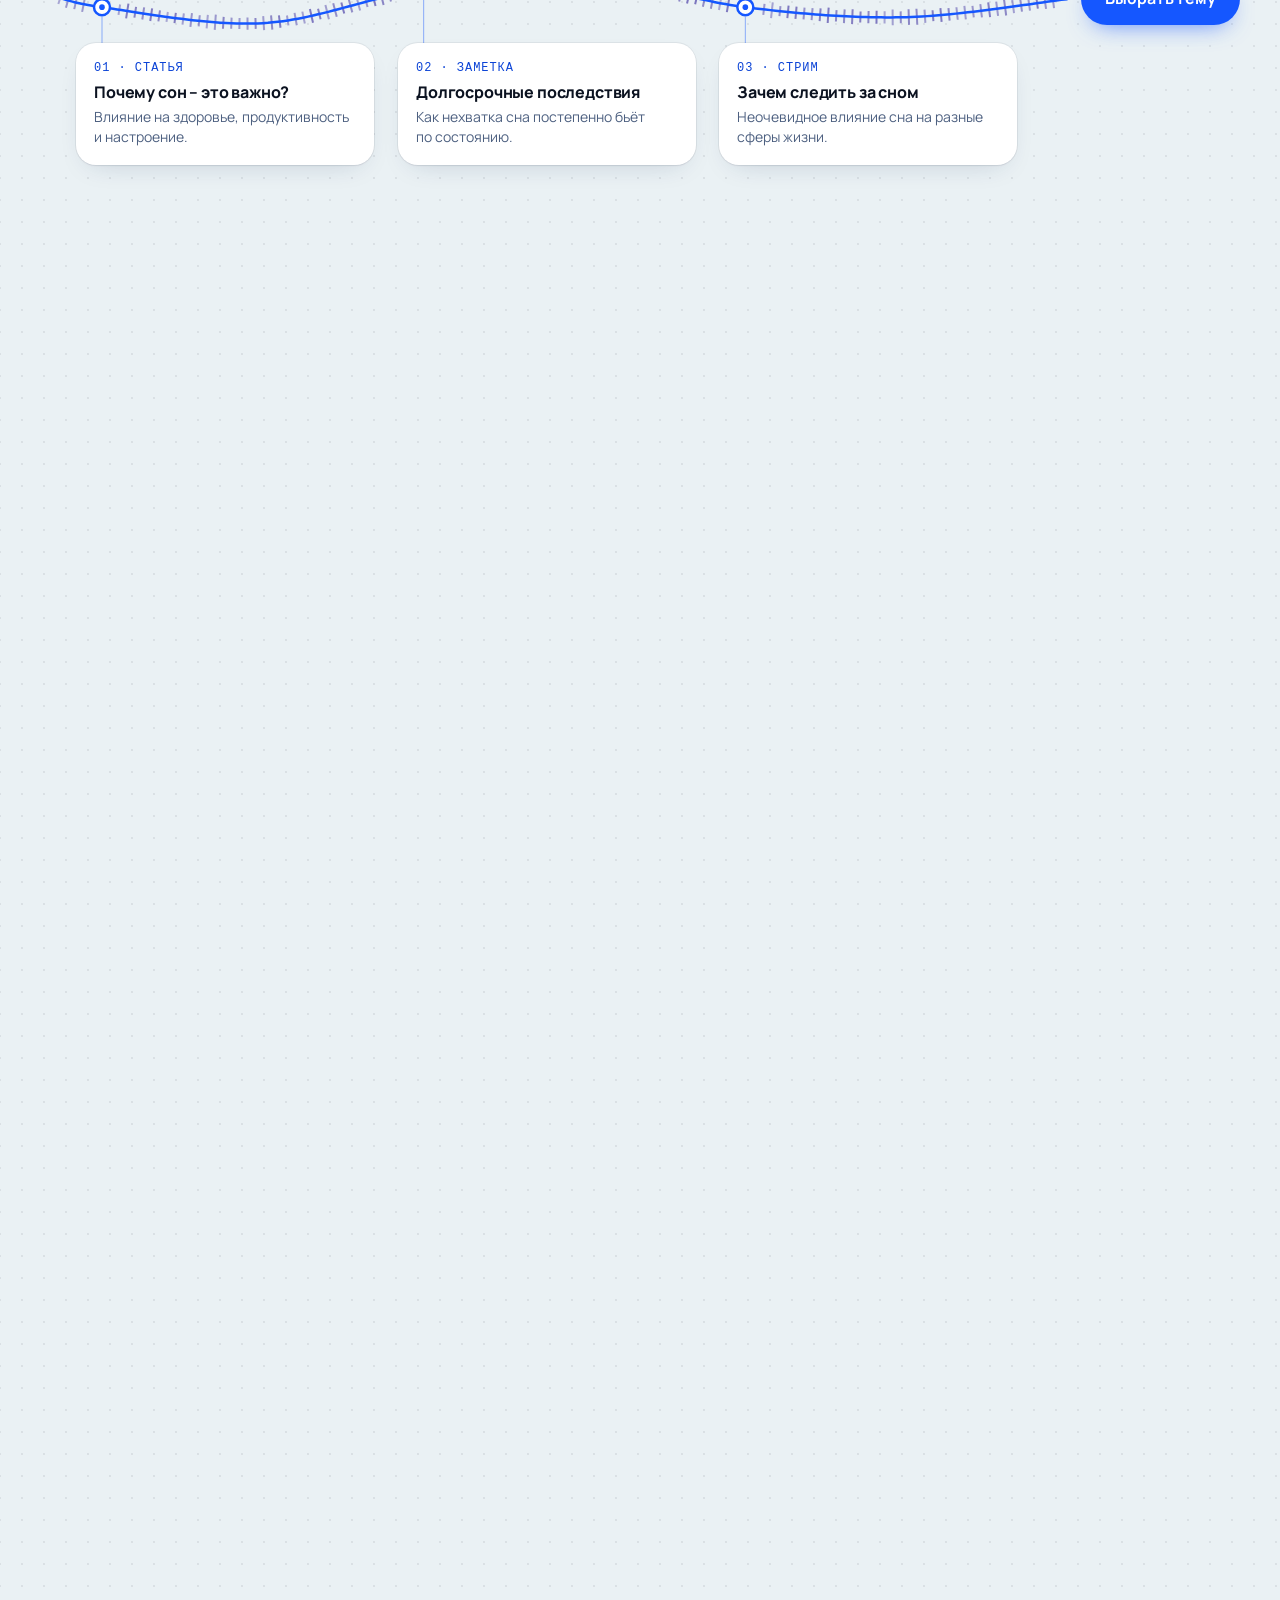
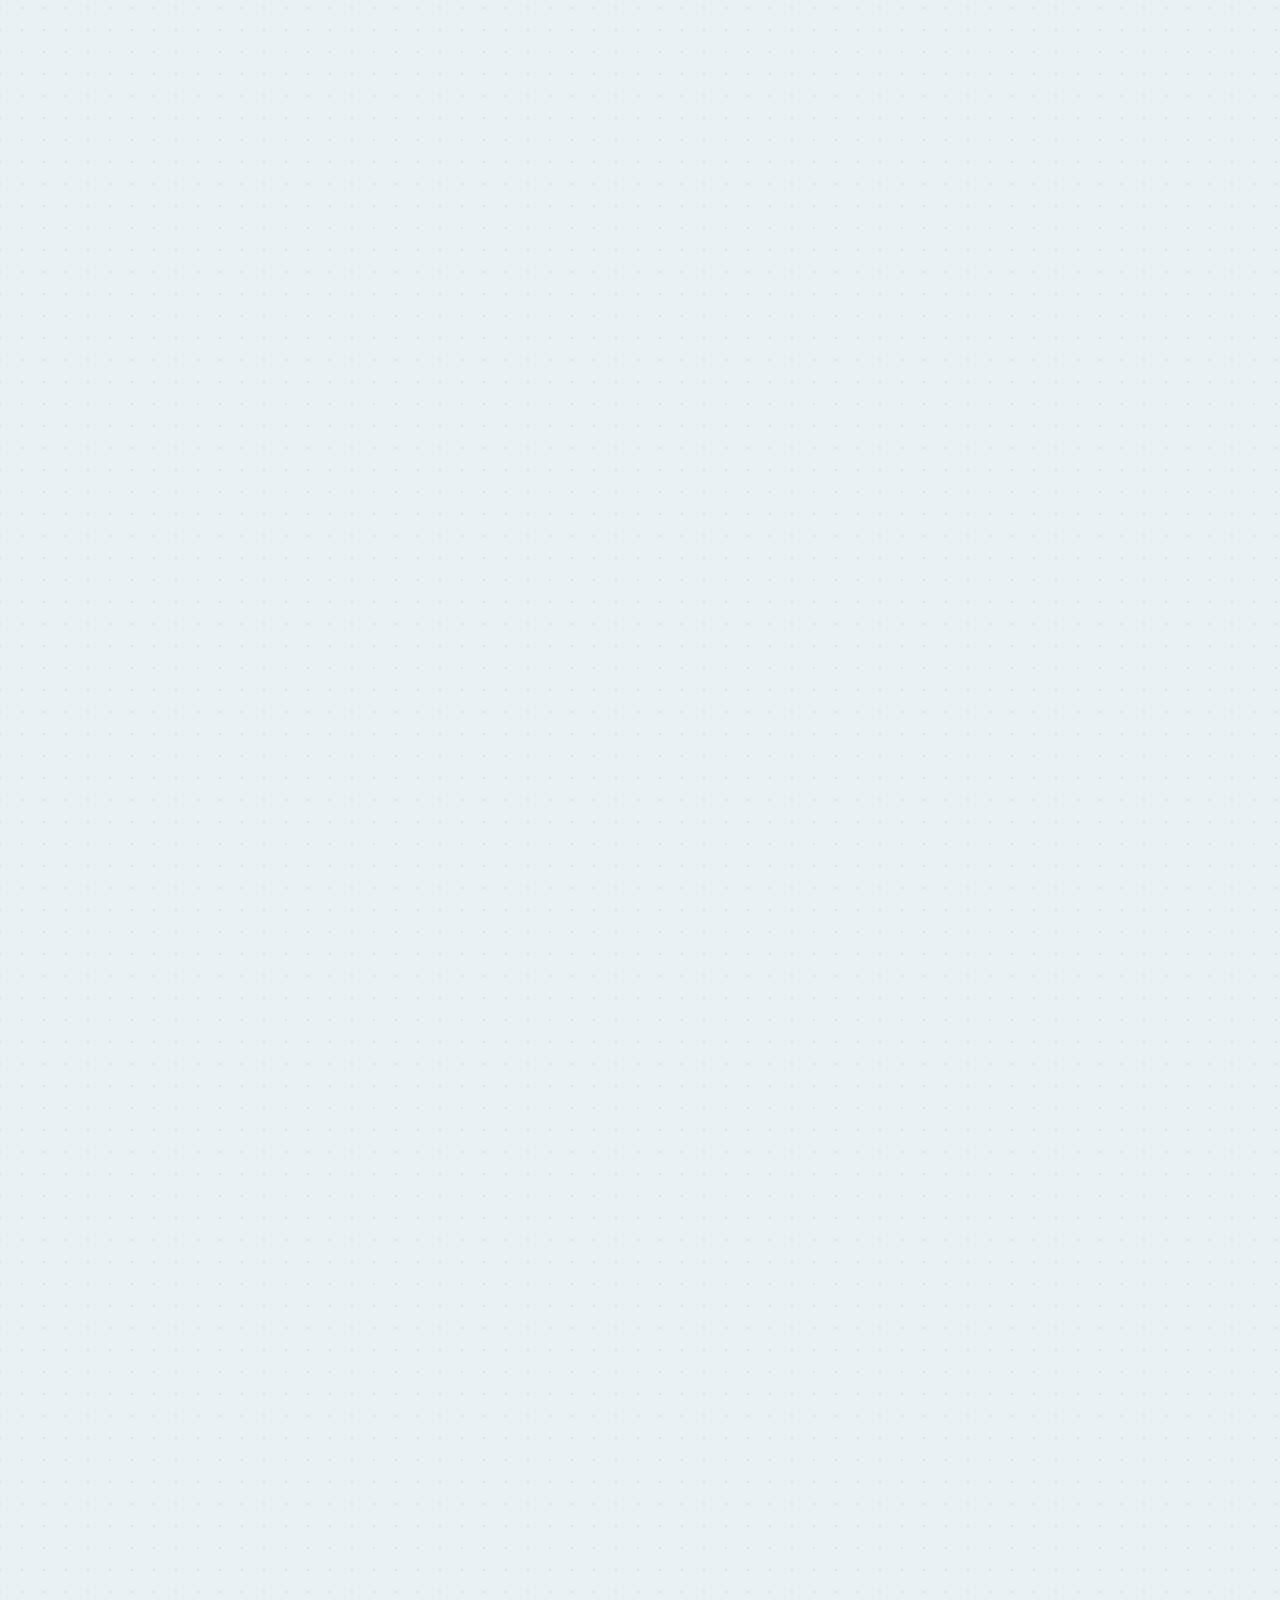
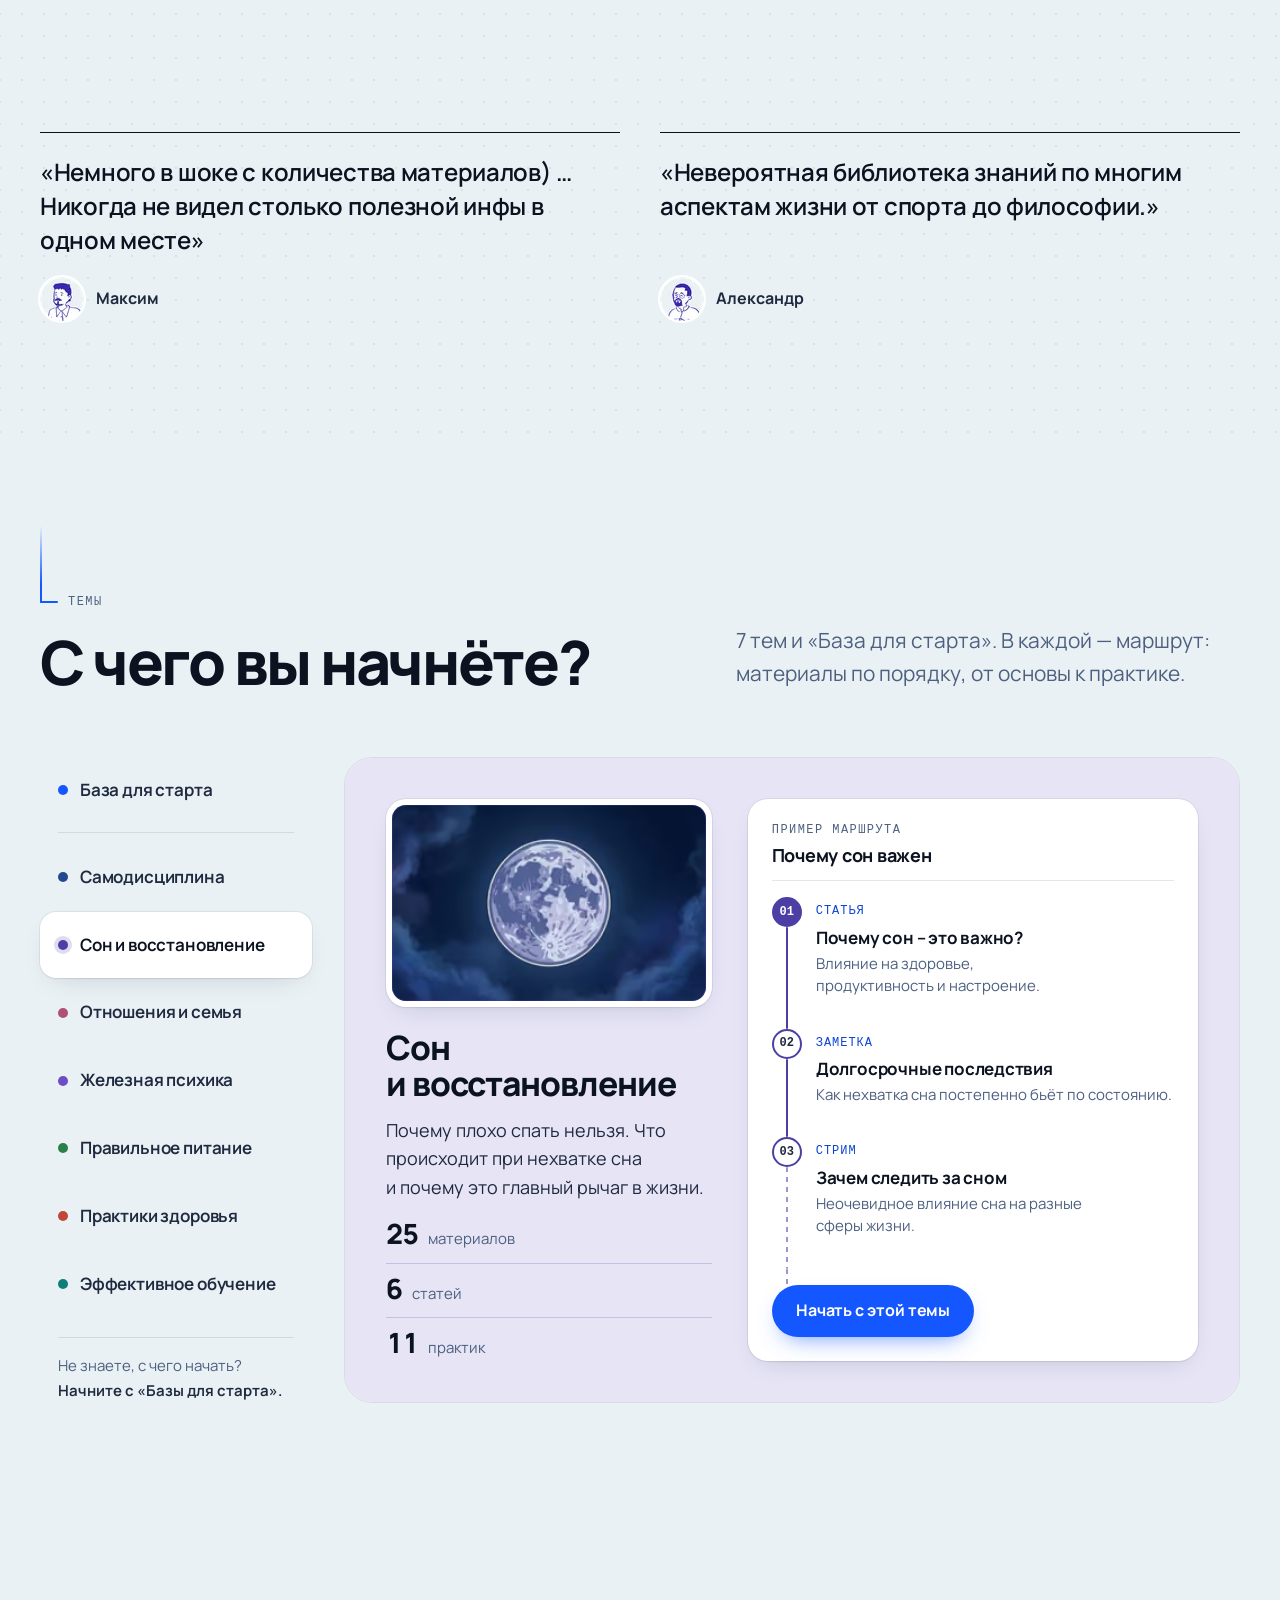
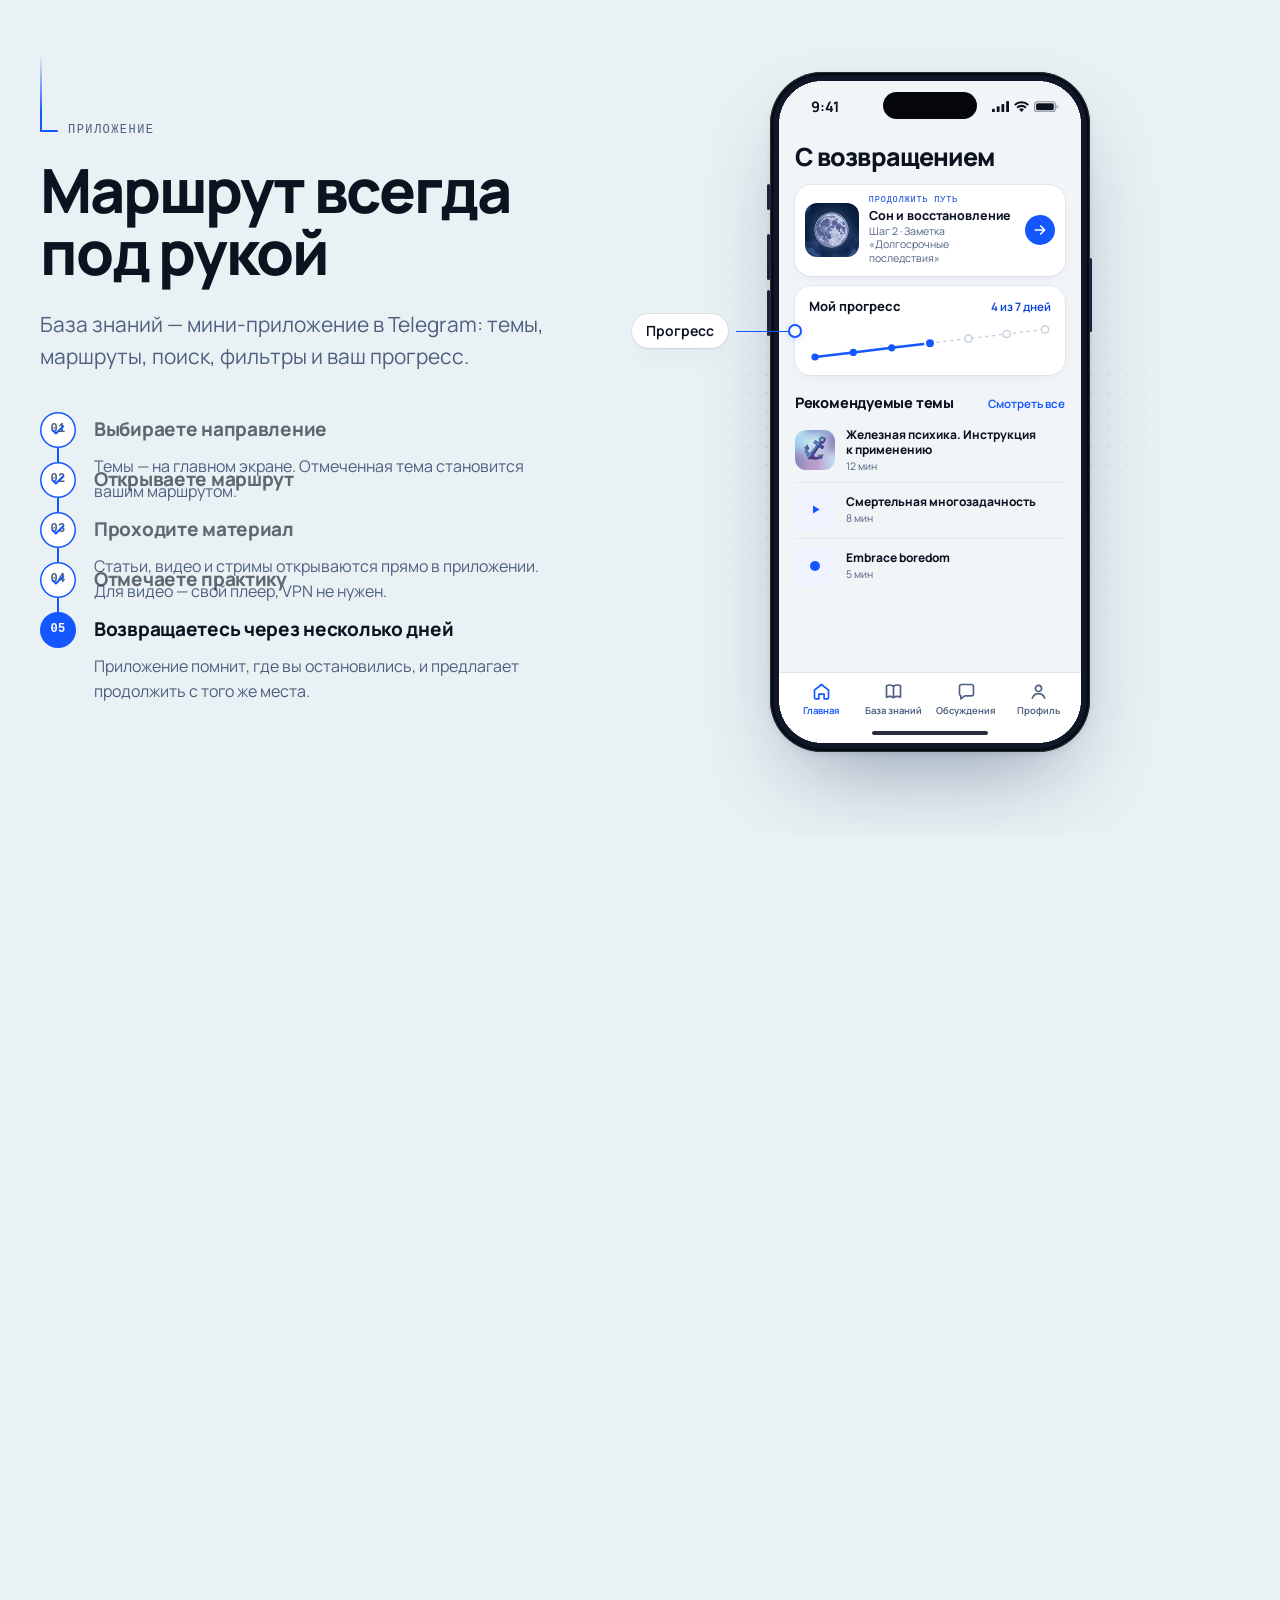
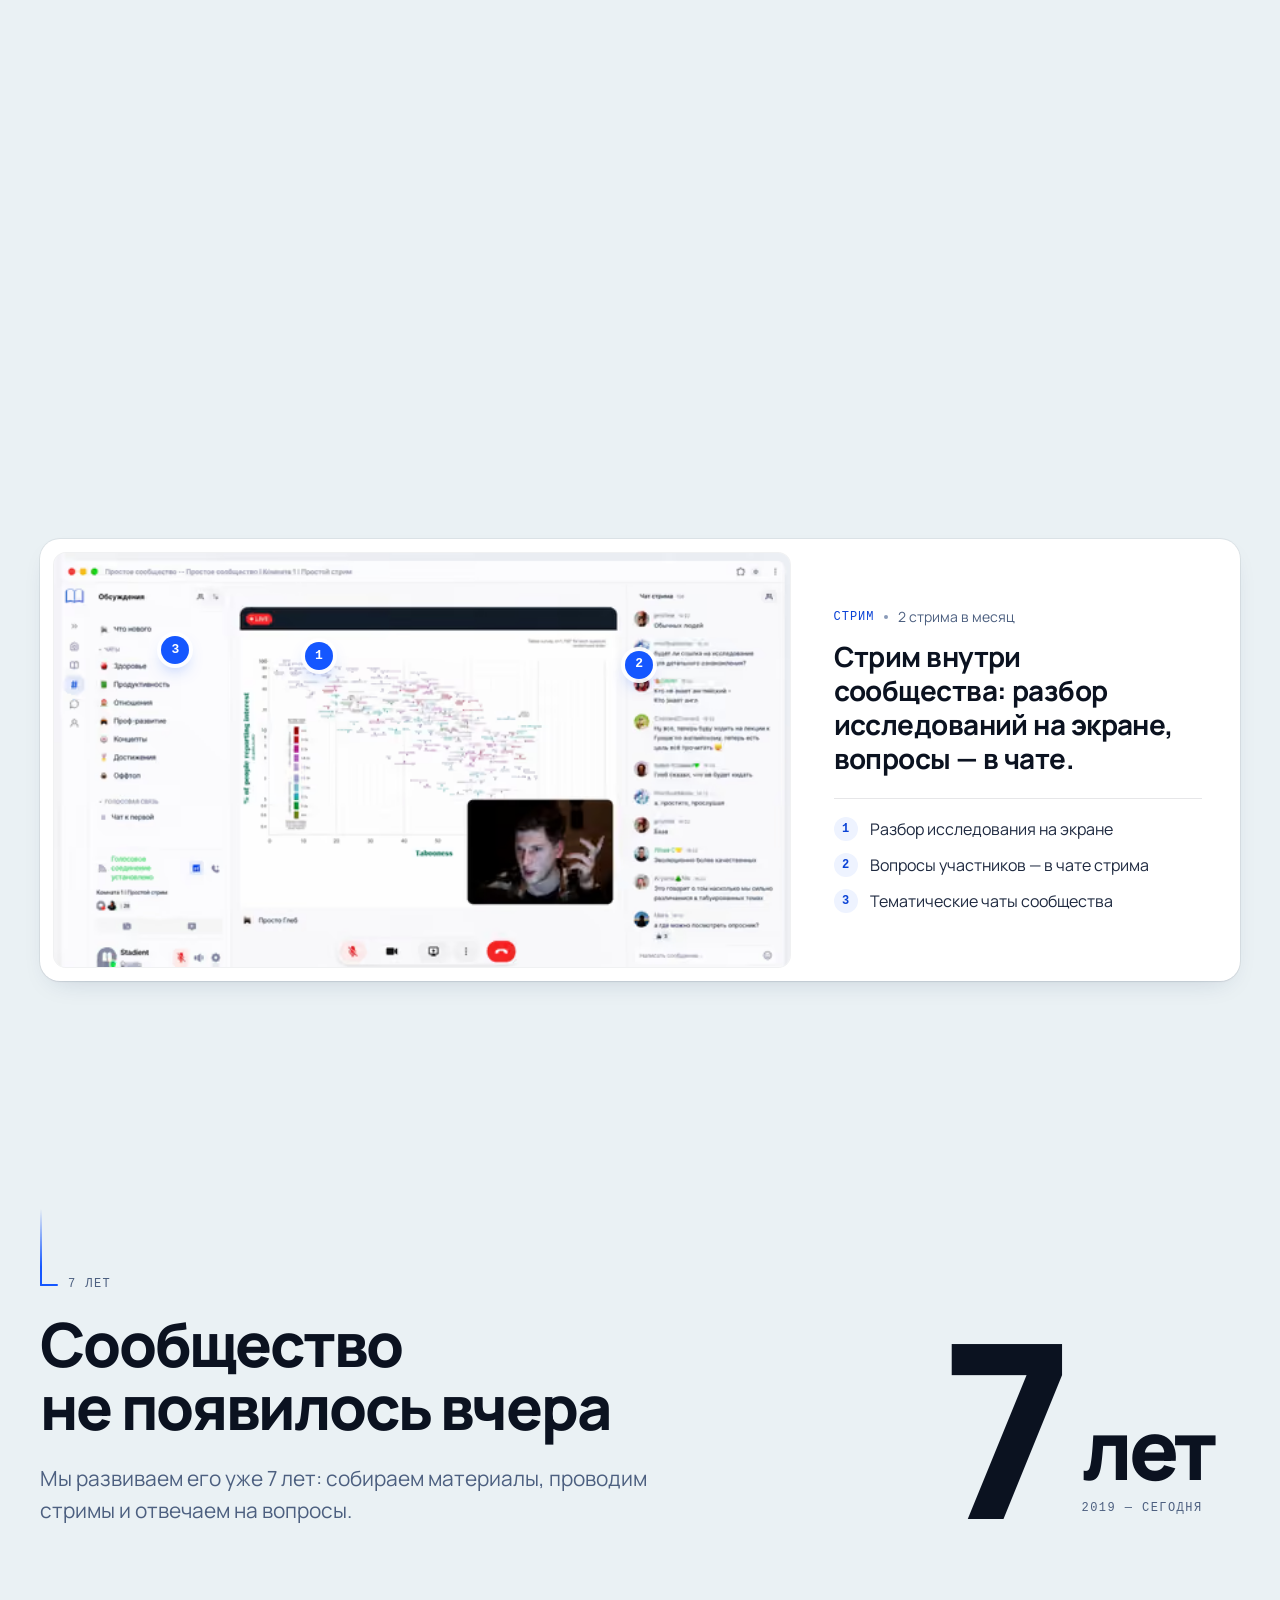
